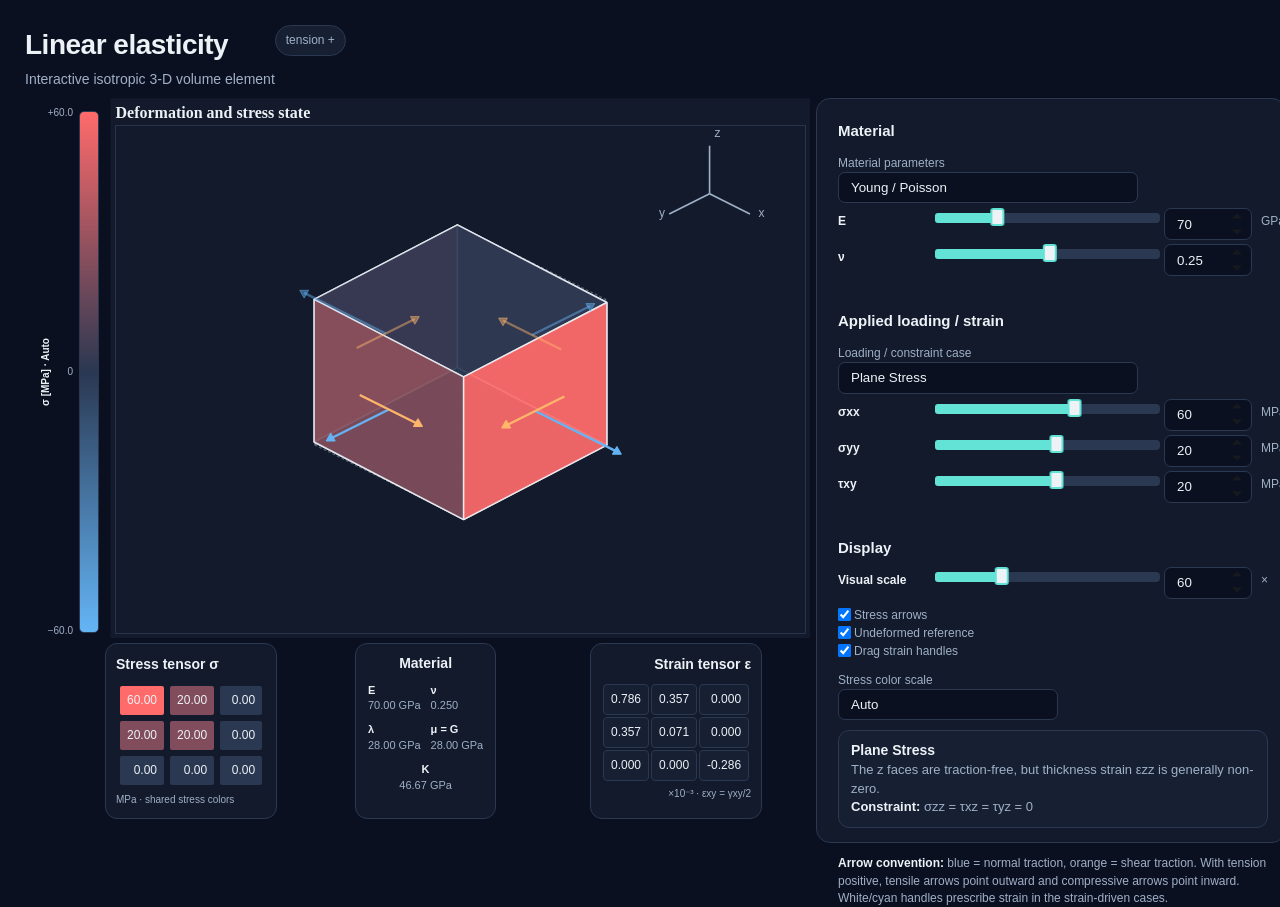
==== linear_elasticity_visualizer.html @ bd8ba40d "Innitial Commit" ====
<!DOCTYPE html>
<html lang="en">
  <head>
    <meta charset="utf-8">
    <title>Linear Elasticity — 3D Volume Element</title>
    <style>
      html, body {
        box-sizing: border-box;
        display: flow-root;
        height: 100%;
        margin: 0;
        padding: 0;
      }
    </style>
<script>
/* BEGIN bokeh.min.js */
'use strict';
/*!
 * Copyright (c) Anaconda, Inc., and Bokeh Contributors
 * All rights reserved.
 * 
 * Redistribution and use in source and binary forms, with or without modification,
 * are permitted provided that the following conditions are met:
 * 
 * Redistributions of source code must retain the above copyright notice,
 * this list of conditions and the following disclaimer.
 * 
 * Redistributions in binary form must reproduce the above copyright notice,
 * this list of conditions and the following disclaimer in the documentation
 * and/or other materials provided with the distribution.
 * 
 * Neither the name of Anaconda nor the names of any contributors
 * may be used to endorse or promote products derived from this software
 * without specific prior written permission.
 * 
 * THIS SOFTWARE IS PROVIDED BY THE COPYRIGHT HOLDERS AND CONTRIBUTORS "AS IS"
 * AND ANY EXPRESS OR IMPLIED WARRANTIES, INCLUDING, BUT NOT LIMITED TO, THE
 * IMPLIED WARRANTIES OF MERCHANTABILITY AND FITNESS FOR A PARTICULAR PURPOSE
 * ARE DISCLAIMED. IN NO EVENT SHALL THE COPYRIGHT OWNER OR CONTRIBUTORS BE
 * LIABLE FOR ANY DIRECT, INDIRECT, INCIDENTAL, SPECIAL, EXEMPLARY, OR
 * CONSEQUENTIAL DAMAGES (INCLUDING, BUT NOT LIMITED TO, PROCUREMENT OF
 * SUBSTITUTE GOODS OR SERVICES; LOSS OF USE, DATA, OR PROFITS; OR BUSINESS
 * INTERRUPTION) HOWEVER CAUSED AND ON ANY THEORY OF LIABILITY, WHETHER IN
 * CONTRACT, STRICT LIABILITY, OR TORT (INCLUDING NEGLIGENCE OR OTHERWISE)
 * ARISING IN ANY WAY OUT OF THE USE OF THIS SOFTWARE, EVEN IF ADVISED OF
 * THE POSSIBILITY OF SUCH DAMAGE.
 */
(function(root, factory) {
  const bokeh = factory();
  bokeh.__bokeh__ = true;
  if (typeof root.Bokeh === "undefined" || typeof root.Bokeh.__bokeh__ === "undefined") {
    root.Bokeh = bokeh;
  }
  const Bokeh = root.Bokeh;
  Bokeh[bokeh.version] = bokeh;
})(this, function() {
  let define;
  const parent_require = typeof require === "function" && require
  return (function(modules, entry, aliases, externals) {
  if (aliases === undefined) aliases = {};
  if (externals === undefined) externals = {};

  const cache = {};

  const normalize = function(name) {
    if (typeof name === "number")
      return name;

    if (name === "bokehjs")
      return entry;

    if (!externals[name]) {
      const prefix = "@bokehjs/"
      if (name.slice(0, prefix.length) === prefix)
        name = name.slice(prefix.length)
    }

    const alias = aliases[name]
    if (alias != null)
      return alias;

    const trailing = name.length > 0 && name[name.length-1] === "/";
    const index = aliases[name + (trailing ? "" : "/") + "index"];
    if (index != null)
      return index;

    return name;
  }

  const require = function(name) {
    let mod = cache[name];
    if (!mod) {
      const id = normalize(name);

      mod = cache[id];
      if (!mod) {
        if (!modules[id]) {
          if (externals[id] === false || (externals[id] == true && parent_require)) {
            try {
              mod = {exports: externals[id] ? parent_require(id) : {}};
              cache[id] = cache[name] = mod;
              return mod.exports;
            } catch (e) {}
          }

          const err = new Error("Cannot find module '" + name + "'");
          err.code = 'MODULE_NOT_FOUND';
          throw err;
        }

        mod = {exports: {}};
        cache[id] = cache[name] = mod;

        function __esModule() {
          Object.defineProperty(mod.exports, "__esModule", {value: true});
        }

        function __esExport(name, value) {
          Object.defineProperty(mod.exports, name, {
            enumerable: true, get: function () { return value; }
          });
        }

        modules[id].call(mod.exports, require, mod, mod.exports, __esModule, __esExport);
      } else {
        cache[name] = mod;
      }
    }

    return mod.exports;
  }
  require.resolve = function(name) {
    return ""
  }

  const main = require(entry);
  main.require = require;

  if (typeof Proxy !== "undefined") {
    // allow Bokeh.loader["@bokehjs/module/name"] syntax
    main.loader = new Proxy({}, {
      get: function(_obj, module) {
        return require(module);
      }
    });
  }

  main.register_plugin = function(plugin_modules, plugin_entry, plugin_aliases, plugin_externals) {
    if (plugin_aliases === undefined) plugin_aliases = {};
    if (plugin_externals === undefined) plugin_externals = {};

    for (let name in plugin_modules) {
      modules[name] = plugin_modules[name];
    }

    for (let name in plugin_aliases) {
      aliases[name] = plugin_aliases[name];
    }

    for (let name in plugin_externals) {
      externals[name] = plugin_externals[name];
    }

    const plugin = require(plugin_entry);

    for (let name in plugin) {
      main[name] = plugin[name];
    }

    return plugin;
  }

  return main;
})
([
function _(t,n,o,r,a){r();t(1).__exportStar(t(2),o),t(91)},
function _(e,t,r,n,o){n(),r.__extends=i,r.__rest=c,r.__decorate=s,r.__param=u,r.__esDecorate=f,r.__runInitializers=l,r.__propKey=p,r.__setFunctionName=y,r.__metadata=d,r.__awaiter=h,r.__generator=v,r.__exportStar=b,r.__values=w,r.__read=m,r.__spread=g,r.__spreadArrays=O,r.__spreadArray=j,r.__await=P,r.__asyncGenerator=S,r.__asyncDelegator=E,r.__asyncValues=x,r.__makeTemplateObject=T,r.__importStar=R,r.__importDefault=k,r.__classPrivateFieldGet=A,r.__classPrivateFieldSet=F,r.__classPrivateFieldIn=C,r.__addDisposableResource=B,r.__disposeResources=z,r.__rewriteRelativeImportExtension=M;var a=function(e,t){return a=Object.setPrototypeOf||{__proto__:[]}instanceof Array&&function(e,t){e.__proto__=t}||function(e,t){for(var r in t)Object.prototype.hasOwnProperty.call(t,r)&&(e[r]=t[r])},a(e,t)};function i(e,t){if("function"!=typeof t&&null!==t)throw new TypeError("Class extends value "+String(t)+" is not a constructor or null");function r(){this.constructor=e}a(e,t),e.prototype=null===t?Object.create(t):(r.prototype=t.prototype,new r)}function c(e,t){var r={};for(var n in e)Object.prototype.hasOwnProperty.call(e,n)&&t.indexOf(n)<0&&(r[n]=e[n]);if(null!=e&&"function"==typeof Object.getOwnPropertySymbols){var o=0;for(n=Object.getOwnPropertySymbols(e);o<n.length;o++)t.indexOf(n[o])<0&&Object.prototype.propertyIsEnumerable.call(e,n[o])&&(r[n[o]]=e[n[o]])}return r}function s(e,t,r,n){var o,a=arguments.length,i=a<3?t:null===n?n=Object.getOwnPropertyDescriptor(t,r):n;if("object"==typeof Reflect&&"function"==typeof Reflect.decorate)i=Reflect.decorate(e,t,r,n);else for(var c=e.length-1;c>=0;c--)(o=e[c])&&(i=(a<3?o(i):a>3?o(t,r,i):o(t,r))||i);return a>3&&i&&Object.defineProperty(t,r,i),i}function u(e,t){return function(r,n){t(r,n,e)}}function f(e,t,r,n,o,a){function i(e){if(void 0!==e&&"function"!=typeof e)throw new TypeError("Function expected");return e}for(var c,s=n.kind,u="getter"===s?"get":"setter"===s?"set":"value",f=!t&&e?n.static?e:e.prototype:null,l=t||(f?Object.getOwnPropertyDescriptor(f,n.name):{}),p=!1,y=r.length-1;y>=0;y--){var d={};for(var h in n)d[h]="access"===h?{}:n[h];for(var h in n.access)d.access[h]=n.access[h];d.addInitializer=function(e){if(p)throw new TypeError("Cannot add initializers after decoration has completed");a.push(i(e||null))};var v=(0,r[y])("accessor"===s?{get:l.get,set:l.set}:l[u],d);if("accessor"===s){if(void 0===v)continue;if(null===v||"object"!=typeof v)throw new TypeError("Object expected");(c=i(v.get))&&(l.get=c),(c=i(v.set))&&(l.set=c),(c=i(v.init))&&o.unshift(c)}else(c=i(v))&&("field"===s?o.unshift(c):l[u]=c)}f&&Object.defineProperty(f,n.name,l),p=!0}function l(e,t,r){for(var n=arguments.length>2,o=0;o<t.length;o++)r=n?t[o].call(e,r):t[o].call(e);return n?r:void 0}function p(e){return"symbol"==typeof e?e:"".concat(e)}function y(e,t,r){return"symbol"==typeof t&&(t=t.description?"[".concat(t.description,"]"):""),Object.defineProperty(e,"name",{configurable:!0,value:r?"".concat(r," ",t):t})}function d(e,t){if("object"==typeof Reflect&&"function"==typeof Reflect.metadata)return Reflect.metadata(e,t)}function h(e,t,r,n){return new(r||(r=Promise))(function(o,a){function i(e){try{s(n.next(e))}catch(e){a(e)}}function c(e){try{s(n.throw(e))}catch(e){a(e)}}function s(e){var t;e.done?o(e.value):(t=e.value,t instanceof r?t:new r(function(e){e(t)})).then(i,c)}s((n=n.apply(e,t||[])).next())})}function v(e,t){var r,n,o,a={label:0,sent:function(){if(1&o[0])throw o[1];return o[1]},trys:[],ops:[]},i=Object.create(("function"==typeof Iterator?Iterator:Object).prototype);return i.next=c(0),i.throw=c(1),i.return=c(2),"function"==typeof Symbol&&(i[Symbol.iterator]=function(){return this}),i;function c(c){return function(s){return function(c){if(r)throw new TypeError("Generator is already executing.");for(;i&&(i=0,c[0]&&(a=0)),a;)try{if(r=1,n&&(o=2&c[0]?n.return:c[0]?n.throw||((o=n.return)&&o.call(n),0):n.next)&&!(o=o.call(n,c[1])).done)return o;switch(n=0,o&&(c=[2&c[0],o.value]),c[0]){case 0:case 1:o=c;break;case 4:return a.label++,{value:c[1],done:!1};case 5:a.label++,n=c[1],c=[0];continue;case 7:c=a.ops.pop(),a.trys.pop();continue;default:if(!(o=a.trys,(o=o.length>0&&o[o.length-1])||6!==c[0]&&2!==c[0])){a=0;continue}if(3===c[0]&&(!o||c[1]>o[0]&&c[1]<o[3])){a.label=c[1];break}if(6===c[0]&&a.label<o[1]){a.label=o[1],o=c;break}if(o&&a.label<o[2]){a.label=o[2],a.ops.push(c);break}o[2]&&a.ops.pop(),a.trys.pop();continue}c=t.call(e,a)}catch(e){c=[6,e],n=0}finally{r=o=0}if(5&c[0])throw c[1];return{value:c[0]?c[1]:void 0,done:!0}}([c,s])}}}function b(e,t){for(var n in e)"default"===n||Object.prototype.hasOwnProperty.call(t,n)||(0,r.__createBinding)(t,e,n)}function w(e){var t="function"==typeof Symbol&&Symbol.iterator,r=t&&e[t],n=0;if(r)return r.call(e);if(e&&"number"==typeof e.length)return{next:function(){return e&&n>=e.length&&(e=void 0),{value:e&&e[n++],done:!e}}};throw new TypeError(t?"Object is not iterable.":"Symbol.iterator is not defined.")}function m(e,t){var r="function"==typeof Symbol&&e[Symbol.iterator];if(!r)return e;var n,o,a=r.call(e),i=[];try{for(;(void 0===t||t-- >0)&&!(n=a.next()).done;)i.push(n.value)}catch(e){o={error:e}}finally{try{n&&!n.done&&(r=a.return)&&r.call(a)}finally{if(o)throw o.error}}return i}function g(){for(var e=[],t=0;t<arguments.length;t++)e=e.concat(m(arguments[t]));return e}function O(){for(var e=0,t=0,r=arguments.length;t<r;t++)e+=arguments[t].length;var n=Array(e),o=0;for(t=0;t<r;t++)for(var a=arguments[t],i=0,c=a.length;i<c;i++,o++)n[o]=a[i];return n}function j(e,t,r){if(r||2===arguments.length)for(var n,o=0,a=t.length;o<a;o++)!n&&o in t||(n||(n=Array.prototype.slice.call(t,0,o)),n[o]=t[o]);return e.concat(n||Array.prototype.slice.call(t))}function P(e){return this instanceof P?(this.v=e,this):new P(e)}function S(e,t,r){if(!Symbol.asyncIterator)throw new TypeError("Symbol.asyncIterator is not defined.");var n,o=r.apply(e,t||[]),a=[];return n=Object.create(("function"==typeof AsyncIterator?AsyncIterator:Object).prototype),i("next"),i("throw"),i("return",function(e){return function(t){return Promise.resolve(t).then(e,u)}}),n[Symbol.asyncIterator]=function(){return this},n;function i(e,t){o[e]&&(n[e]=function(t){return new Promise(function(r,n){a.push([e,t,r,n])>1||c(e,t)})},t&&(n[e]=t(n[e])))}function c(e,t){try{(r=o[e](t)).value instanceof P?Promise.resolve(r.value.v).then(s,u):f(a[0][2],r)}catch(e){f(a[0][3],e)}var r}function s(e){c("next",e)}function u(e){c("throw",e)}function f(e,t){e(t),a.shift(),a.length&&c(a[0][0],a[0][1])}}function E(e){var t,r;return t={},n("next"),n("throw",function(e){throw e}),n("return"),t[Symbol.iterator]=function(){return this},t;function n(n,o){t[n]=e[n]?function(t){return(r=!r)?{value:P(e[n](t)),done:!1}:o?o(t):t}:o}}function x(e){if(!Symbol.asyncIterator)throw new TypeError("Symbol.asyncIterator is not defined.");var t,r=e[Symbol.asyncIterator];return r?r.call(e):(e=w(e),t={},n("next"),n("throw"),n("return"),t[Symbol.asyncIterator]=function(){return this},t);function n(r){t[r]=e[r]&&function(t){return new Promise(function(n,o){(function(e,t,r,n){Promise.resolve(n).then(function(t){e({value:t,done:r})},t)})(n,o,(t=e[r](t)).done,t.value)})}}}function T(e,t){return Object.defineProperty?Object.defineProperty(e,"raw",{value:t}):e.raw=t,e}r.__assign=function(){return r.__assign=Object.assign||function(e){for(var t,r=1,n=arguments.length;r<n;r++)for(var o in t=arguments[r])Object.prototype.hasOwnProperty.call(t,o)&&(e[o]=t[o]);return e},r.__assign.apply(this,arguments)},r.__createBinding=Object.create?function(e,t,r,n){void 0===n&&(n=r);var o=Object.getOwnPropertyDescriptor(t,r);o&&!("get"in o?!t.__esModule:o.writable||o.configurable)||(o={enumerable:!0,get:function(){return t[r]}}),Object.defineProperty(e,n,o)}:function(e,t,r,n){void 0===n&&(n=r),e[n]=t[r]};var I=Object.create?function(e,t){Object.defineProperty(e,"default",{enumerable:!0,value:t})}:function(e,t){e.default=t},D=function(e){return D=Object.getOwnPropertyNames||function(e){var t=[];for(var r in e)Object.prototype.hasOwnProperty.call(e,r)&&(t[t.length]=r);return t},D(e)};function R(e){if(e&&e.__esModule)return e;var t={};if(null!=e)for(var n=D(e),o=0;o<n.length;o++)"default"!==n[o]&&(0,r.__createBinding)(t,e,n[o]);return I(t,e),t}function k(e){return e&&e.__esModule?e:{default:e}}function A(e,t,r,n){if("a"===r&&!n)throw new TypeError("Private accessor was defined without a getter");if("function"==typeof t?e!==t||!n:!t.has(e))throw new TypeError("Cannot read private member from an object whose class did not declare it");return"m"===r?n:"a"===r?n.call(e):n?n.value:t.get(e)}function F(e,t,r,n,o){if("m"===n)throw new TypeError("Private method is not writable");if("a"===n&&!o)throw new TypeError("Private accessor was defined without a setter");if("function"==typeof t?e!==t||!o:!t.has(e))throw new TypeError("Cannot write private member to an object whose class did not declare it");return"a"===n?o.call(e,r):o?o.value=r:t.set(e,r),r}function C(e,t){if(null===t||"object"!=typeof t&&"function"!=typeof t)throw new TypeError("Cannot use 'in' operator on non-object");return"function"==typeof e?t===e:e.has(t)}function B(e,t,r){if(null!=t){if("object"!=typeof t&&"function"!=typeof t)throw new TypeError("Object expected.");var n,o;if(r){if(!Symbol.asyncDispose)throw new TypeError("Symbol.asyncDispose is not defined.");n=t[Symbol.asyncDispose]}if(void 0===n){if(!Symbol.dispose)throw new TypeError("Symbol.dispose is not defined.");n=t[Symbol.dispose],r&&(o=n)}if("function"!=typeof n)throw new TypeError("Object not disposable.");o&&(n=function(){try{o.call(this)}catch(e){return Promise.reject(e)}}),e.stack.push({value:t,dispose:n,async:r})}else r&&e.stack.push({async:!0});return t}var G="function"==typeof SuppressedError?SuppressedError:function(e,t,r){var n=new Error(r);return n.name="SuppressedError",n.error=e,n.suppressed=t,n};function z(e){function t(t){e.error=e.hasError?new G(t,e.error,"An error was suppressed during disposal."):t,e.hasError=!0}var r,n=0;return function o(){for(;r=e.stack.pop();)try{if(!r.async&&1===n)return n=0,e.stack.push(r),Promise.resolve().then(o);if(r.dispose){var a=r.dispose.call(r.value);if(r.async)return n|=2,Promise.resolve(a).then(o,function(e){return t(e),o()})}else n|=1}catch(e){t(e)}if(1===n)return e.hasError?Promise.reject(e.error):Promise.resolve();if(e.hasError)throw e.error}()}function M(e,t){return"string"==typeof e&&/^\.\.?\//.test(e)?e.replace(/\.(tsx)$|((?:\.d)?)((?:\.[^./]+?)?)\.([cm]?)ts$/i,function(e,r,n,o,a){return r?t?".jsx":".js":!n||o&&a?n+o+"."+a.toLowerCase()+"js":e}):e}r.default={__extends:i,__assign:r.__assign,__rest:c,__decorate:s,__param:u,__esDecorate:f,__runInitializers:l,__propKey:p,__setFunctionName:y,__metadata:d,__awaiter:h,__generator:v,__createBinding:r.__createBinding,__exportStar:b,__values:w,__read:m,__spread:g,__spreadArrays:O,__spreadArray:j,__await:P,__asyncGenerator:S,__asyncDelegator:E,__asyncValues:x,__makeTemplateObject:T,__importStar:R,__importDefault:k,__classPrivateFieldGet:A,__classPrivateFieldSet:F,__classPrivateFieldIn:C,__addDisposableResource:B,__disposeResources:z,__rewriteRelativeImportExtension:M}},
function _(e,o,s,t,l){t();const n=e(1);l("version",e(3).version),l("index",e(4).index),s.embed=n.__importStar(e(4)),s.protocol=n.__importStar(e(89));var r=e(11);l("logger",r.logger),l("set_log_level",r.set_log_level),l("settings",e(30).settings),l("Models",e(7).Models),l("documents",e(5).documents),l("safely",e(90).safely)},
function _(n,i,o,c,e){c(),o.version="3.10.0"},
function _(e,o,t,n,r){n(),t.embed_item=async function(e,o){const t={},n=(0,c.uuid4)();t[n]=e.doc,null==o&&(o=e.target_id);const r={roots:{[e.root_id]:o},root_ids:[e.root_id],docid:n};await(0,l.defer)();const[s]=await h(t,[r]);return s},t.embed_items=async function(e,o,t,n){return await(0,l.defer)(),h(e,o,t,n)};const s=e(5),d=e(30),i=e(11),c=e(41),a=e(9),u=e(8),l=e(18),m=e(81),f=e(82),w=e(87);var g=e(81);r("add_document_standalone",g.add_document_standalone),r("index",g.index),r("add_document_from_session",e(82).add_document_from_session);var k=e(88);async function h(e,o,t,n){(0,u.isString)(e)&&(e=JSON.parse((0,c.unescape)(e)));const r={};for(const[o,t]of(0,a.entries)(e))r[o]=s.Document.from_json(t);const l=[];for(const e of o){const o=(0,w._resolve_element)(e),s=(0,w._resolve_root_elements)(e);if(null!=e.docid)l.push(await(0,m.add_document_standalone)(r[e.docid],o,s,e.use_for_title));else{if(null==e.token)throw new Error("Error rendering Bokeh items: either 'docid' or 'token' was expected.");{const r=(0,f._get_ws_url)(t,n);i.logger.debug(`embed: computed ws url: ${r}`);try{l.push(await(0,f.add_document_from_session)(r,e.token,o,s,e.use_for_title)),console.log("Bokeh items were rendered successfully")}catch(e){if(d.settings.dev)throw e;console.error("Error rendering Bokeh items:",e)}}}}return l}r("embed_items_notebook",k.embed_items_notebook),r("kernels",k.kernels)},
function _(t,r,o,e,n){e();const s=t(1);s.__exportStar(t(6),o),s.__exportStar(t(42),o);const a=t(7),c=s.__importStar(t(53));(0,a.register_models)(c)},
function _(e,t,s,o,n){o();const i=e(1),l=e(7),r=e(3),a=e(11),c=e(16),h=e(47),d=e(33),m=e(48),u=e(50),f=e(17),g=e(8),p=e(27),v=e(10),w=e(9),y=i.__importStar(e(45)),b=e(51),k=e(13),z=e(52),D=e(53),S=e(79),M=e(80),E=e(80),j=e(42);m.Deserializer.register("model",S.decode_def);class EventManager{document;subscribed_models=new Set;constructor(e){this.document=e}send_event(e){if(e.publish){const t=new j.MessageSentEvent(this.document,"bokeh_event",e);this.document._trigger_on_change(t)}this.document._trigger_on_event(e)}trigger(e){for(const t of this.subscribed_models)null!=e.origin&&e.origin!=t||t._process_event(e)}}s.EventManager=EventManager,s.documents=[],s.DEFAULT_TITLE="Bokeh Application";class Document{views_manager;event_manager;idle;resolver;_init_timestamp;_title;_roots;_all_models;_new_models;_all_models_freeze_count;_callbacks;_document_callbacks;_message_callbacks;_idle_roots;_interactive_timestamp;_interactive_plot;_interactive_finalize;_recompute_timeout;_config;get config(){return(0,k.assert)(null!=this._config,"configuration is missing"),this._config}set config(e){this.freeze_all_models(()=>this._config=e)}constructor(e={}){s.documents.push(this),this._init_timestamp=Date.now(),this.resolver=e.resolver??new h.ModelResolver(l.default_resolver),this._title=s.DEFAULT_TITLE,this._roots=[],this._all_models=new Map,this._new_models=new Set,this._all_models_freeze_count=0,this._callbacks=new Map,this._document_callbacks=new Map,this._message_callbacks=new Map,this.event_manager=new EventManager(this),this.idle=new f.Signal0(this,"idle"),this._idle_roots=new WeakSet,this._interactive_timestamp=null,this._interactive_plot=null,this._recompute_timeout=e.recompute_timeout??3e4,null!=e.roots&&this._add_roots(...e.roots),this.on_message("bokeh_event",e=>{(0,k.assert)(e instanceof M.ModelEvent),this.event_manager.trigger(e)}),this.config=new D.DocumentConfig}[p.equals](e,t){return this==e}get all_models(){return new Set(this._all_models.values())}get is_idle(){for(const e of this.roots())if(!this._idle_roots.has(e))return!1;return!0}_notified_idle=!1;notify_idle(e){!this._notified_idle&&this.roots().includes(e)&&(this._idle_roots.add(e),this.is_idle&&(a.logger.info(`document idle at ${Date.now()-this._init_timestamp} ms`),this.event_manager.send_event(new E.DocumentReady),this.idle.emit(),this._notified_idle=!0))}clear({sync:e}={}){this._push_all_models_freeze();try{for(;this._roots.length>0;)this.remove_root(this._roots[0],{sync:e});this._config=void 0}finally{this._pop_all_models_freeze()}}interactive_start(e,t=null){null==this._interactive_plot&&(this._interactive_plot=e,this._interactive_plot.trigger_event(new E.LODStart)),this._interactive_finalize=t,this._interactive_timestamp=Date.now()}interactive_stop(){null!=this._interactive_plot&&(this._interactive_plot.trigger_event(new E.LODEnd),null!=this._interactive_finalize&&this._interactive_finalize()),this._interactive_plot=null,this._interactive_timestamp=null,this._interactive_finalize=null}interactive_duration(){return null==this._interactive_timestamp?-1:Date.now()-this._interactive_timestamp}destructively_move(e){if(e===this)throw new Error("Attempted to overwrite a document with itself");e.clear({sync:!1});const{config:t}=this,s=(0,v.copy)(this._roots);this.clear({sync:!1});for(const e of[...s,t])if(null!=e.document)throw new Error(`Somehow we didn't detach ${e}`);if(0!=this._all_models.size)throw new Error(`this._all_models still had stuff in it: ${this._all_models}`);e.config=t;for(const t of s)e.add_root(t);e.set_title(this._title)}_hold_models_freeze=!1;freeze_all_models(e){this._push_all_models_freeze();try{e()}finally{this._pop_all_models_freeze()}}_push_all_models_freeze(){this._hold_models_freeze||(this._all_models_freeze_count+=1)}_pop_all_models_freeze(){this._hold_models_freeze||(this._all_models_freeze_count-=1,0===this._all_models_freeze_count&&this._recompute_all_models())}_recompute_timer=null;_cancel_recompute_all_models(){null!=this._recompute_timer&&(clearTimeout(this._recompute_timer),this._recompute_timer=null)}_schedule_recompute_all_models(){const e=this._recompute_timeout;isNaN(e)||e<=0?this._recompute_all_models():isFinite(e)&&null==this._recompute_timer&&(this._recompute_timer=setTimeout(()=>{this._recompute_all_models()},e))}_recompute_all_models(){this._cancel_recompute_all_models();let e=new Set;for(const t of this.all_roots)e=y.union(e,t.references());const t=new Set(this._all_models.values()),s=y.difference(t,e),o=y.difference(e,t),n=new Map;for(const t of e)n.set(t.id,t);for(const e of s)e.detach_document();for(const e of o)e.attach_document(this),this._new_models.add(e);this._all_models=n}partially_update_all_models(e){const t=new Set;c.HasProps._value_record_references(e,t,{recursive:!1});for(const e of t)this._all_models.has(e.id)||(e.attach_document(this),this._new_models.add(e),this._all_models.set(e.id,e));this._schedule_recompute_all_models()}get all_roots(){const e=[...this._roots];return null!=this._config&&e.push(this._config),e}roots(){return this._roots}_add_roots(...e){if(0==(e=e.filter(e=>!this._roots.includes(e))).length)return!1;this._push_all_models_freeze();try{this._roots.push(...e)}finally{this._pop_all_models_freeze()}return!0}_remove_root(e){const t=this._roots.indexOf(e);if(t<0)return!1;this._push_all_models_freeze();try{this._roots.splice(t,1)}finally{this._pop_all_models_freeze()}return!0}_set_title(e){const t=e!=this._title;return t&&(this._title=e),t}add_root(e,{sync:t}={}){if(this._add_roots(e)){const s=new j.RootAddedEvent(this,e);s.sync=t??!0,this._trigger_on_change(s)}}remove_root(e,{sync:t}={}){if(this._remove_root(e)){const s=new j.RootRemovedEvent(this,e);s.sync=t??!0,this._trigger_on_change(s)}}set_title(e,{sync:t}={}){if(this._set_title(e)){const s=new j.TitleChangedEvent(this,e);s.sync=t??!0,this._trigger_on_change(s)}}title(){return this._title}get_model_by_id(e){return this._all_models.get(e)??null}get_model_by_name(e){const t=[];for(const s of this._all_models.values())s instanceof z.Model&&s.name==e&&t.push(s);switch(t.length){case 0:return null;case 1:return t[0];default:throw new Error(`Multiple models are named '${e}'`)}}on_message(e,t){const s=this._message_callbacks.get(e);null==s?this._message_callbacks.set(e,new Set([t])):s.add(t)}remove_on_message(e,t){this._message_callbacks.get(e)?.delete(t)}_trigger_on_message(e,t){const s=this._message_callbacks.get(e);if(null!=s)for(const e of s)e(t)}on_change(e,t=!1){this._callbacks.has(e)||this._callbacks.set(e,t)}remove_on_change(e){this._callbacks.delete(e)}_trigger_on_change(e){for(const[t,s]of this._callbacks)if(!s&&e instanceof j.DocumentEventBatch)for(const s of e.events)t(s);else t(e)}_trigger_on_event(e){const t=this._document_callbacks.get(e.event_name);if(null!=t)for(const s of t)(0,b.execute)(s,this,e)}on_event(e,...t){const s=(0,g.isString)(e)?e:e.prototype.event_name,o=this._document_callbacks.get(s)??[],n=t;this._document_callbacks.set(s,[...o,...n])}to_json_string(e=!0){return JSON.stringify(this.to_json(e))}to_json(e=!0){const t=new d.Serializer({include_defaults:e}),s=t.encode(this.config),o=t.encode(this._roots);return{version:r.version,title:this._title,config:s,roots:o}}static from_json_string(e,t){const s=JSON.parse(e);return Document.from_json(s,t)}static _handle_version(e){null==e.version&&a.logger.warn("'version' field is missing");const t=e.version??"0.0.0",s=u.Version.from(t),o=u.Version.from(r.version),n=`new document using Bokeh ${t} and BokehJS ${r.version}`;(0,p.is_equal)(s,o)?a.logger.debug(n):a.logger.warn(`Bokeh/BokehJS version mismatch: ${n}`)}static from_json(e,t,s=new Map){a.logger.debug("Creating Document from JSON"),Document._handle_version(e);const o=new h.ModelResolver(l.default_resolver);if(null!=e.defs){new m.Deserializer(o).decode(e.defs,s)}const n=new Document({resolver:o});n._push_all_models_freeze();const i=e=>t?.push(e);n.on_change(i,!0);const r=new m.Deserializer(o,n._all_models,e=>e.attach_document(n)),c=r.decode(e.config,s);(0,k.assert)(c instanceof D.DocumentConfig||null==c),null!=c&&(n.config=c);const d=r.decode(e.roots,s),u=null!=e.callbacks?r.decode(e.callbacks,s):{};n.remove_on_change(i);for(const[e,t]of(0,w.entries)(u))n.on_event(e,...t);for(const e of d)n.add_root(e);return null!=e.title&&n.set_title(e.title),n._pop_all_models_freeze(),n}replace_with_json(e,t=new Map){Document.from_json(e,void 0,t).destructively_move(this)}create_json_patch(e){for(const t of e)if(t.document!=this)throw new Error("Cannot create a patch using events from a different document");const t=new Map;for(const e of this._all_models.values())this._new_models.has(e)||t.set(e,e.ref());const s={events:new d.Serializer({references:t,binary:!0}).encode(e)};return this._new_models.clear(),s}apply_json_patch(e,t=new Map){const{_hold_models_freeze:s}=this;this._hold_models_freeze=!0;try{this._apply_json_patch(e,t)}finally{this._hold_models_freeze=s}this._schedule_recompute_all_models()}_apply_json_patch(e,t=new Map){const s=new m.Deserializer(this.resolver,this._all_models,e=>{e.attach_document(this),this._new_models.add(e),this._all_models.set(e.id,e)}).decode(e.events,t);for(const e of s)switch(e.kind){case"MessageSent":{const{msg_type:t,msg_data:s}=e;this._trigger_on_message(t,s);break}case"ModelChanged":{const{model:t,attr:s,new:o}=e;t.setv({[s]:o},{sync:!1});break}case"ColumnDataChanged":{const{model:t,attr:s,data:o,cols:n}=e;if(null!=n){const e=(0,w.dict)(o),n=(0,w.dict)(t.property(s).get_value());for(const[t,s]of n)e.has(t)||e.set(t,s)}t.setv({data:o},{sync:!1,check_eq:!1});break}case"ColumnsStreamed":{const{model:t,attr:s,data:o,rollover:n}=e,i=t.property(s);t.stream_to(i,o,n,{sync:!1});break}case"ColumnsPatched":{const{model:t,attr:s,patches:o}=e,n=t.property(s);t.patch_to(n,o,{sync:!1});break}case"RootAdded":this.add_root(e.model,{sync:!1});break;case"RootRemoved":this.remove_root(e.model,{sync:!1});break;case"TitleChanged":this.set_title(e.title,{sync:!1});break;default:throw new Error(`unknown patch event type '${e.kind}'`)}}}s.Document=Document},
function _(e,r,t,n,o){n(),t.register_models=function(e,r=!1){for(const n of(0,s.isArray)(e)?e:(0,l.values)(e))c(n)&&t.default_resolver.register(n,r)};const s=e(8),l=e(9),i=e(8),u=e(16),f=e(47);function c(e){return(0,s.isObject)(e)&&e.prototype instanceof u.HasProps}t.default_resolver=new f.ModelResolver(null),t.Models=new Proxy(t.default_resolver,{get(e,r,t){if((0,i.isString)(r)){const t=e.get(r);if(null!=t)return t}return Reflect.get(e,r,t)},has(e,r){if((0,i.isString)(r)){if(null!=e.get(r))return!0}return Reflect.has(e,r)},ownKeys:e=>e.names,getOwnPropertyDescriptor(e,r){if((0,i.isString)(r)){const t=e.get(r);if(null!=t)return{configurable:!0,enumerable:!0,writable:!1,value:t}}return Reflect.getOwnPropertyDescriptor(e,r)}})},
function _(n,r,t,i,e){function u(n){return null==n}function o(n){return!0===n||!1===n||"boolean"==typeof n||n instanceof Boolean}function f(n){return"number"==typeof n||n instanceof Number}function c(n){return"string"==typeof n||n instanceof String}function s(n){return"symbol"==typeof n}function a(n){return Array.isArray(n)}function y(n){const r=typeof n;return"function"===r||"object"===r&&!!n}function l(n){return y(n)&&(u(n.constructor)||n.constructor===Object)}function b(n){return y(n)&&Symbol.iterator in n}function A(n){return b(n)&&"length"in n}i(),t.is_undefined=
//     (c) 2009-2015 Jeremy Ashkenas, DocumentCloud and Investigative Reporters & Editors
//     Underscore may be freely distributed under the MIT license.
function(n){return void 0===n},t.is_defined=function(n){return void 0!==n},t.is_nullish=u,t.isBoolean=o,t.isNumber=f,t.isInteger=function(n){return f(n)&&Number.isInteger(n)},t.isString=c,t.isSymbol=s,t.isPrimitive=function(n){return null===n||o(n)||f(n)||c(n)||s(n)},t.isFunction=function(n){return"function"==typeof n||n instanceof Function},t.isArray=a,t.isArrayOf=function(n,r){if(!a(n))return!1;for(const t of n)if(!r(t))return!1;return!0},t.isArrayableOf=function(n,r){if(!A(n))return!1;for(const t of n)if(!r(t))return!1;return!0},t.isTypedArray=function(n){return ArrayBuffer.isView(n)&&!(n instanceof DataView)},t.isObject=y,t.isBasicObject=function(n){return y(n)&&u(n.constructor)},t.isPlainObject=l,t.isDict=function(n){return n instanceof Map||l(n)},t.isIterable=b,t.isArrayable=A,t.is_ArrayBufferLike=function(n){return n instanceof ArrayBuffer||"undefined"!=typeof SharedArrayBuffer&&n instanceof SharedArrayBuffer}},
function _(e,t,n,s,i){s(),n.to_object=function(e){return(0,o.isPlainObject)(e)?e:Object.fromEntries(e)},n.keys=c,n.values=a,n.entries=u,n.clone=function(e){return e instanceof Map?new Map(e):{...e}},n.merge=function(e,t){const n=new Map,s=[...e.keys(),...t.keys()];for(const i of s){const s=e.get(i),o=t.get(i),c=void 0===s?[]:s,a=void 0===o?[]:o;n.set(i,(0,r.union)(c,a))}return n},n.size=b,n.is_empty=function(e){return 0==b(e)},n.dict=function(e){return(0,o.isPlainObject)(e)?new PlainObjectProxy(e):e};const o=e(8),r=e(10);function c(e){return e instanceof Map?[...e.keys()]:Object.keys(e)}function a(e){return e instanceof Map?[...e.values()]:Object.values(e)}function u(e){return e instanceof Map?[...e.entries()]:Object.entries(e)}function b(e){return e instanceof Map?e.size:Object.keys(e).length}n.assign=Object.assign,n.extend=n.assign,n.typed_keys=Object.keys,n.typed_values=Object.values,n.typed_entries=Object.entries;const{hasOwnProperty:j}=Object.prototype;class PlainObjectProxy{obj;constructor(e){this.obj=e}[Symbol.toStringTag]="PlainObjectProxy";clear(){for(const e of this.keys())delete this.obj[e]}delete(e){const t=this.has(e);return t&&delete this.obj[e],t}has(e){return j.call(this.obj,e)}get(e){return this.has(e)?this.obj[e]:void 0}set(e,t){return this.obj[e]=t,this}get size(){return b(this.obj)}[Symbol.iterator](){return this.entries()}*keys(){yield*c(this.obj)}*values(){yield*a(this.obj)}*entries(){yield*u(this.obj)}forEach(e,t){for(const[n,s]of this.entries())e.call(t,s,n,this)}}n.PlainObjectProxy=PlainObjectProxy},
function _(n,t,e,r,o){r(),e.head=function(n){if(0!=n.length)return n[0];throw new Error("out of bounds access")},e.last=function(n){if(0!=n.length)return n[n.length-1];throw new Error("out of bounds access")},e.copy=d,e.concat=function(n){return[].concat(...n)},e.nth=function(n,t){return n[t>=0?t:n.length+t]},e.zip=function(...n){if(0==n.length)return[];const t=(0,l.min)(n.map(n=>n.length)),e=n.length,r=new Array(t);for(let o=0;o<t;o++){r[o]=new Array(e);for(let t=0;t<e;t++)r[o][t]=n[t][o]}return r},e.unzip=function(n){const t=n.length;if(0==t)return[];const e=(0,l.min)(n.map(n=>n.length)),r=Array(e);for(let n=0;n<e;n++)r[n]=new Array(t);for(let o=0;o<t;o++)for(let t=0;t<e;t++)r[t][o]=n[o][t];return r},e.range=y,e.linspace=function(n,t,e=100){const r=1==e?0:(t-n)/(e-1),o=new Array(e);for(let t=0;t<e;t++)o[t]=n+t*r;return o},e.logspace=function(n,t,e=100,r=10){const o=1==e?0:(t-n)/(e-1),i=new Array(e);for(let t=0;t<e;t++)i[t]=r**(n+t*o);return i},e.transpose=function(n){const t=n.length,e=n[0].length,r=[];for(let o=0;o<e;o++){r[o]=[];for(let e=0;e<t;e++)r[o][e]=n[e][o]}return r},e.argmin=function(n){return(0,l.min_by)(y(n.length),t=>n[t])},e.argmax=function(n){return(0,l.max_by)(y(n.length),t=>n[t])},e.argsort=function(n){const t=Array.from(n.keys());return t.sort((t,e)=>n[t]-n[e]),t},e.uniq=function(n){const t=new Set;for(const e of n)t.add(e);return[...t]},e.uniq_by=function(n,t){const e=[],r=[];for(const o of n){const n=t(o);(0,l.includes)(r,n)||(r.push(n),e.push(o))}return e},e._union=g,e.union=function(...n){return[...g(n)]},e.intersection=function(n,...t){const e=[];n:for(const r of n)if(!(0,l.includes)(e,r)){for(const n of t)if(!(0,l.includes)(n,r))continue n;e.push(r)}return e},e.difference=function(n,...t){const e=g(t);return(0,l.filter)(n,n=>!e.has(n))},e.symmetric_difference=function(n,t){const e=new Set(n),r=new Set(t),o=[];for(const n of e)r.has(n)||o.push(n);for(const n of r)e.has(n)||o.push(n);return o},e.remove_at=function(n,t){(0,u.assert)((0,f.isInteger)(t)&&t>=0);const e=d(n);return e.splice(t,1),e},e.remove=function(n,t){p(n,n=>n==t)},e.remove_by=p,e.clear=function(n){n.splice(0,n.length)},e.split=function(n,t){const e=[],r=n.length;let o=0,i=0;for(;i<r;)n[i]===t?(e.push(n.slice(o,i)),o=++i):++i;return e.push(n.slice(o)),e},e.shuffle=function(n){const t=n.length,e=new Array(t);for(let r=0;r<t;r++){const t=(0,c.randomIn)(0,r);t!==r&&(e[r]=e[t]),e[t]=n[r]}return e},e.pairwise=function(n,t){const e=n.length,r=new Array(e-1);for(let o=0;o<e-1;o++)r[o]=t(n[o],n[o+1]);return r},e.elementwise=function(n,t,e){const r=Math.min(n.length,t.length),o=Array(r);for(let i=0;i<r;i++)o[i]=e(n[i],t[i]);return o},e.reversed=function(n){const t=n.length,e=new Array(t);for(let r=0;r<t;r++)e[t-r-1]=n[r];return e},e.repeat=function(n,t){return new Array(t).fill(n)},e.resize=function(n,t,e){if(n.length>=t)return n.slice(0,t);{const r=new Array(t-n.length);return void 0!==e&&r.fill(e),n.concat(r)}},e.interleave=function(n,t){return[...a.interleave(n,t)]};const i=n(1),s=n(11),c=n(12),u=n(13),f=n(8),l=n(14),a=i.__importStar(n(15));
//     (c) 2009-2015 Jeremy Ashkenas, DocumentCloud and Investigative Reporters & Editors
//     Underscore may be freely distributed under the MIT license.
var m=n(14);o("map",m.map),o("reduce",m.reduce),o("min",m.min),o("min_by",m.min_by),o("max",m.max),o("max_by",m.max_by),o("sum",m.sum),o("cumsum",m.cumsum),o("every",m.every),o("some",m.some),o("find",m.find),o("find_last",m.find_last),o("find_index",m.find_index),o("find_last_index",m.find_last_index),o("sorted_index",m.sorted_index),o("is_empty",m.is_empty),o("includes",m.includes),o("contains",m.contains),o("sort_by",m.sort_by),o("subselect",m.subselect);const{slice:h}=Array.prototype;function d(n){return h.call(n)}function y(n,t,e=1){(0,u.assert)(e>0,"'step' must be a positive number"),null==t&&(t=n,n=0);const{max:r,ceil:o,abs:i}=Math,c=n<=t?e:-e,f=r(o(i(t-n)/e),0);try{const t=new Array(f);for(let e=0;e<f;e++,n+=c)t[e]=n;return t}catch(n){throw n instanceof RangeError&&s.logger.error("Caught a structural array size limit error, not an JS engine-wide out-of-memory error:",n.message),n}}function g(n){const t=new Set;for(const e of n)for(const n of e)t.add(n);return t}function p(n,t){for(let e=0;e<n.length;)t(n[e])?n.splice(e,1):e++}},
function _(e,l,o,g,t){g(),o.set_log_level=v,o.with_log_level=function(e,l){const o=v(e);try{l()}finally{v(o)}};const r=e(8),n=e(3),s={};class LogLevel{name;level;method;constructor(e,l,o){this.name=e,this.level=l,this.method=o}}o.LogLevel=LogLevel;class Logger{static TRACE=new LogLevel("trace",0,"trace");static DEBUG=new LogLevel("debug",1,"debug");static INFO=new LogLevel("info",2,"info");static WARN=new LogLevel("warn",6,"warn");static ERROR=new LogLevel("error",7,"error");static FATAL=new LogLevel("fatal",8,"error");static OFF=new LogLevel("off",9,"log");static log_levels={trace:Logger.TRACE,debug:Logger.DEBUG,info:Logger.INFO,warn:Logger.WARN,error:Logger.ERROR,fatal:Logger.FATAL,off:Logger.OFF};static get levels(){return Object.keys(Logger.log_levels)}static get(e,l=Logger.INFO){if(e.length>0)return e in s?s[e]:s[e]=new Logger(e,l);throw new TypeError("Logger.get() expects a non-empty string name and an optional log-level")}_name;_log_level=Logger.DEBUG;constructor(e,l=Logger.INFO){this._name=e,this.set_level(l)}get level(){return this.get_level()}get_level(){return this._log_level}set_level(e){if(e instanceof LogLevel)this._log_level=e;else{if(!Logger.log_levels.hasOwnProperty(e))throw new Error("Logger.set_level() expects a log-level object or a string name of a log-level");this._log_level=Logger.log_levels[e]}const l=`[${this._name}]`;for(const{level:e,method:o}of Object.values(Logger.log_levels))e<this._log_level.level||this._log_level.level===Logger.OFF.level?this[o]=function(){}:this[o]=i(o,l);this.log=i("log",l)}log(...e){}trace(...e){}debug(...e){}info(...e){}warn(...e){}error(...e){}}function i(e,l){const o=console[e];return(void 0!==o?o:console.log).bind(console,l)}function v(e){const l=o.logger.level;return(0,r.isString)(e)&&!(e in Logger.log_levels)?(o.logger.log(`unrecognized logging level '${e}' passed to Bokeh.set_log_level(), ignoring`),o.logger.log(`valid log levels are: ${Logger.levels.join(", ")}`)):(o.logger.log(`setting log level to: '${(0,r.isString)(e)?e:e.level}'`),o.logger.set_level(e)),l}o.Logger=Logger,o.logger=Logger.get(`bokeh ${n.version}`)},
function _(n,t,r,o,e){o(),r.angle_norm=s,r.angle_dist=h,r.angle_between=function(n,t,r,o=!1){const e=h(t,r);if(0==e)return!1;if(e==2*a)return!0;const c=s(n),u=h(t,c)<=e&&h(c,r)<=e;return o?!u:u},r.randomIn=function(n,t){null==t&&(t=n,n=0);return n+Math.floor(Math.random()*(t-n+1))},r.atan2=function(n,t){return Math.atan2(t[1]-n[1],t[0]-n[0])},r.radians=function(n){return n*(a/180)},r.degrees=function(n){return n/(a/180)},r.compute_angle=m,r.invert_angle=function(n,t,r="anticlock"){const o="anticlock"==r?1:-1;return-o*n/g(t)},r.to_radians_coeff=g,r.minmax=function(n,t){return n<=t?[n,t]:[t,n]},r.clamp=function(n,t,r){return n<t?t:n>r?r:n},r.cycle=function(n,t,r){if(n>r)return t;if(n<t)return r;return n},r.log=function(n,t=Math.E){return Math.log(n)/Math.log(t)},r.gcd=d,r.lcm=function(n,...t){for(const r of t)n=Math.floor(n*r/d(n,r));return n},r.is_Floating=function(n){return(0,c.isObject)(n)&&r.float in n},r.factorial=M,r.hermite=function(n){const t=new Array(n+1);t.fill(0);const r=M(n);for(let o=0;o<=Math.floor(n/2);o++){const e=(-1)**o*r/(M(o)*M(n-2*o))*2**(n-2*o);t[2*o]=e}return t},r.eval_poly=function(n,t){const r=n.length-1;let o=0,e=1;for(let c=r;c>=0;c--)o+=e*n[c],e*=t;return o};const c=n(8),u=n(13),{PI:a,abs:i,sign:f,sqrt:l}=Math;function s(n){if(0==n)return 0;for(;n<=0;)n+=2*a;for(;n>2*a;)n-=2*a;return n}function h(n,t){return s(n-t)}function m(n,t,r="anticlock"){return-("anticlock"==r?1:-1)*n*g(t)}function g(n){switch(n){case"deg":return a/180;case"rad":return 1;case"grad":return a/200;case"turn":return 2*a}}function d(n,t){for(n=Math.abs(n),t=Math.abs(t);0!=t;)[n,t]=[t,n%t];return n}r.PI=a,r.abs=i,r.sqrt=l,r.resolve_angle=m,r.float=Symbol("float");class Fraction{numer;denom;constructor(n,t){(0,u.assert)(0!=t,"Zero divisor");const r=d(n,t),o=f(n)*f(t);this.numer=o*i(n)/r,this.denom=i(t)/r}[r.float](){return this.numer/this.denom}toString(){return`${this.numer}/${this.denom}`}}function M(n){let t=1;for(let r=2;r<=n;r++)t*=r;return t}r.Fraction=Fraction,r.float32_epsilon=1.1920928955078125e-7},
function _(r,e,n,o,s){o(),n.assert=a,n.assert_debug=function(r,e){"undefined"!=typeof DEBUG&&DEBUG&&a(r,e)},n.unreachable=function(r){throw new UnreachableError("unreachable code"+(null!=r?`: ${r}`:""))};class AssertionError extends Error{}n.AssertionError=AssertionError;class UnreachableError extends Error{}function a(r,e){if(!(!0===r||!1!==r&&r()))throw new AssertionError(e??"Assertion failed")}n.UnreachableError=UnreachableError},
function _(n,t,e,r,o){r(),e.minmax=f,e.min=function(n){const[t]=f(n);return t},e.max=function(n){const[,t]=f(n);return t},e.is_empty=function(n){return 0==n.length},e.is_sorted=l,e.copy=s,e.splice=a,e.head=h,e.insert=function(n,t,e){return a(n,e,0,t)},e.append=function(n,t){return a(n,n.length,0,t)},e.prepend=function(n,t){return a(n,0,0,t)},e.index_of=function(n,t){return n.indexOf(t)},e.includes=g,e.subselect=function(n,t){const e=t.length,r=new n.constructor(e);for(let o=0;o<e;o++)r[o]=n[t[o]];return r},e.mul=function(n,t,e){const r=n.length,o=e??new n.constructor(r);for(let e=0;e<r;e++)o[e]=n[e]*t;return o},e.map=d,e.inplace_map=function(n,t,e){const r=n.length,o=e??n;for(let e=0;e<r;e++)o[e]=t(n[e],e)},e.filter=function(n,t){const e=n.length,r=new n.constructor(e);let o=0;for(let i=0;i<e;i++){const e=n[i];t(e,i,n)&&(r[o++]=e)}return h(r,o)},e.reduce=y,e.sort_by=function(n,t){const e=Array.from(n,(n,e)=>({index:e,key:t(n)}));return e.sort((n,t)=>{const e=n.key,r=t.key;if(e!==r){if(e>r)return 1;if(e<r)return-1}return n.index-t.index}),d(n,(t,r)=>n[e[r].index])},e.minmax2=function(n,t){let e,r,o=1/0,i=-1/0,c=1/0,u=-1/0;const f=Math.min(n.length,t.length);for(let l=0;l<f;l++)e=n[l],r=t[l],isNaN(e)||isNaN(r)||(e<o&&(o=e),e>i&&(i=e),r<c&&(c=r),r>u&&(u=r));return[o,i,c,u]},e.min_by=function(n,t){if(0==n.length)throw new Error("min_by() called with an empty array");let e=n[0],r=t(e,0);for(let o=1,i=n.length;o<i;o++){const i=n[o],c=t(i,o);c<r&&(e=i,r=c)}return e},e.max_by=function(n,t){if(0==n.length)throw new Error("max_by() called with an empty array");let e=n[0],r=t(e,0);for(let o=1,i=n.length;o<i;o++){const i=n[o],c=t(i,o);c>r&&(e=i,r=c)}return e},e.sum=function(n){let t=0;for(let e=0,r=n.length;e<r;e++)t+=n[e];return t},e.cumsum=function(n){const t=new n.constructor(n.length);return y(n,(n,e,r)=>t[r]=n+e,0),t},e.every=function(n,t){for(const e of n)if(!t(e))return!1;return!0},e.some=function(n,t){for(const e of n)if(t(e))return!0;return!1},e.find=function(n,t){const r=(0,e.find_index)(n,t);return-1==r?void 0:n[r]},e.find_last=function(n,t){const r=(0,e.find_last_index)(n,t);return-1==r?void 0:n[r]},e.bisect_left_by=x,e.bisect_right_by=p,e.bisect_left=w,e.bisect_right=function(n,t,e=0,r){return p(n,t,n=>n,e,r)},e.binary_search=function(n,t){const e=w(n,t);return e!=n.length&&n[e]==t?e:null},e.bin_counts=function(n,t){const r=t.length-1,o=Array(r).fill(0);for(let c=0;c<n.length;c++){const u=n[c],f=(0,e.sorted_index)(t,u);o[(0,i.clamp)(f-1,0,r-1)]+=1}return o},e.interpolate=function(n,t,e){const r=n.length,o=new Array(r);for(let i=0;i<r;i++){const r=n[i];if(isNaN(r)||0==t.length){o[i]=NaN;continue}const c=N(r,t);if(-1==c)o[i]=e[0];else if(c==t.length)o[i]=e[e.length-1];else if(c==t.length-1||t[c]==r)o[i]=e[c];else{const n=t[c],u=e[c],f=t[c+1],l=e[c+1];o[i]=b(r,n,u,f,l)}}return o},e.left_edge_index=N,e.norm=function(n,t,e){const r=e-t;return d(n,n=>(n-t)/r)};const i=n(12),c=n(13),{floor:u}=Math;function f(n){let t=1/0,e=-1/0;const{length:r}=n;for(let o=0;o<r;o++){const r=n[o];r<t&&(t=r),r>e&&(e=r)}return[t,e]}function l(n){const t=n.length;if(0==t)return!0;let e=n[0];for(let r=1;r<t;r++){const t=n[r];if(!(e<=t))return!1;e=t}return!0}function s(n){return Array.isArray(n)?n.slice():new n.constructor(n)}function a(n,t,e,...r){if(Array.isArray(n)){const o=s(n);return void 0===e?o.splice(t):o.splice(t,e,...r),o}const o=n.length;t<0&&(t+=o),t<0?t=0:t>o&&(t=o),null==e||e>o-t?e=o-t:e<0&&(e=0);const i=o-e+r.length,c=new n.constructor(i);let u=0;for(;u<t;u++)c[u]=n[u];for(const n of r)c[u++]=n;for(let r=t+e;r<o;r++)c[u++]=n[r];return c}function h(n,t){return a(n,t,n.length-t)}function g(n,t){return-1!==n.indexOf(t)}function d(n,t){const e=n.length,r=new n.constructor(e);for(let o=0;o<e;o++)r[o]=t(n[o],o,n);return r}function y(n,t,e){const r=n.length;if(void 0===e&&0==r)throw new Error("can't reduce an empty array without an initial value");let o,i;for(void 0===e?(o=n[0],i=1):(o=e,i=0);i<r;i++)o=t(o,n[i],i,n);return o}function m(n){return function(t,e){const r=t.length;let o=n>0?0:r-1;for(;o>=0&&o<r;o+=n)if(e(t[o]))return o;return-1}}function x(n,t,e,r=0,o=n.length){for((0,c.assert_debug)(()=>l(n)),(0,c.assert)(0<=r&&o<=n.length);r<o;){const i=u((r+o)/2);e(n[i])<t?r=i+1:o=i}return r}function p(n,t,e,r=0,o=n.length){for((0,c.assert_debug)(()=>l(n)),(0,c.assert)(0<=r&&o<=n.length);r<o;){const i=u((r+o)/2);e(n[i])<=t?r=i+1:o=i}return r}function w(n,t,e=0,r){return x(n,t,n=>n,e,r)}function b(n,t,e,r,o){const i=(o-e)/(r-t);let c=i*(n-t)+e;return isFinite(c)||(c=i*(n-r)+o,isFinite(c)||e!=o||(c=e)),c}function N(n,t){if(n<t[0])return-1;if(n>t[t.length-1])return t.length;if(1==t.length)return 0;let e=0,r=t.length-1;for(;r-e!=1;){const o=e+Math.floor((r-e)/2);n>=t[o]?e=o:r=o}return e}e.contains=g,e.find_index=m(1),e.find_last_index=m(-1),e.sorted_index=w},
function _(n,o,t,e,f){e(),t.iter=function*(n){(0,r.isIterable)(n)?yield*n:yield n},t.range=l,t.reverse=function*(n){const o=n.length;for(let t=0;t<o;t++)yield n[o-t-1]},t.enumerate=function*(n){let o=0;for(const t of n)yield[t,o++]},t.take=function*(n,o){(0,i.assert)(o>=0);let t=0;for(const e of n){if(!(t++<o))break;yield e}},t.skip=c,t.tail=function*(n){yield*c(n,1)},t.join=function*(n,o){let t=!0;for(const e of n)t?t=!1:null!=o&&(yield o()),yield*e},t.zip=function*(n,o){const t=n[Symbol.iterator](),e=o[Symbol.iterator]();for(;;){const n=t.next(),o=e.next();if(!0===n.done||!0===o.done)break;yield[n.value,o.value]}},t.interleave=function*(n,o){let t=!0;for(const e of n)t?t=!1:yield o(),yield e},t.map=function*(n,o){let t=0;for(const e of n)yield o(e,t++)},t.flat_map=function*(n,o){let t=0;for(const e of n)yield*o(e,t++)},t.filter=function*(n,o){let t=0;for(const e of n)o(e,t++)&&(yield e)},t.no_repeated=function*(n){let o=s;for(const t of n)t!==o&&(yield t),o=t},t.every=function(n,o){for(const t of n)if(!o(t))return!1;return!0},t.some=function(n,o){for(const t of n)if(o(t))return!0;return!1},t.combinations=u,t.subsets=function*(n){for(const o of l(n.length+1))yield*u(n,o)},t.minmax=a,t.min=function(n){const[o]=a(n);return o},t.max=function(n){const[,o]=a(n);return o};const i=n(13),r=n(8);function*l(n,o,t=1){(0,i.assert)(t>0);const{abs:e,ceil:f,max:r}=Math;null==o&&(o=n,n=0);const l=n<=o?t:-t,c=r(f(e(o-n)/e(t)),0);for(let o=0;o<c;o++,n+=l)yield n}function*c(n,o){(0,i.assert)(o>=0);for(const t of n)0==o?yield t:o-=1}const s=Symbol("nothing");function*u(n,o){const t=n.length;if(o>t)return;const e=[...l(o)];for(yield e.map(o=>n[o]);;){let f;for(const n of l(o-1,-1))if(e[n]!=n+t-o){f=n;break}if(null==f)return;e[f]+=1;for(const n of l(f+1,o))e[n]=e[n-1]+1;yield e.map(o=>n[o])}}function a(n){let o=1/0,t=-1/0;for(const e of n)e<o&&(o=e),e>t&&(t=e);return[o,t]}},
function _(t,e,s,n,i){n();const r=t(1),o=t(17),c=t(19),a=r.__importStar(t(20)),h=r.__importStar(t(22)),p=t(13),u=t(41),l=t(9),f=t(8),d=t(33),g=t(42),y=t(27),m=t(43),v=t(32),w=r.__importStar(t(22)),b=t(29),$=t(44),S=new WeakMap;class HasProps extends((0,o.Signalable)()){id;get is_syncable(){return!0}get type(){return this.constructor.__qualified__}get is_root(){return this.document?.roots().includes(this)??!1}static __module__;static get __qualified__(){let t=S.get(this);if(null==t){const{__module__:e,name:s}=this;t=null!=e?`${e}.${s}`:s,S.set(this,t)}return t}static set __qualified__(t){S.set(this,t)}get[Symbol.toStringTag](){return this.constructor.__qualified__}static{this.prototype._props={},this.prototype._mixins=[]}static _fix_default(t,e){if(void 0===t||t===a.unset)return()=>a.unset;if((0,f.isFunction)(t))return t;if((0,f.isPrimitive)(t))return()=>t;{const e=new v.Cloner;return()=>e.clone(t)}}static define(t){for(const[e,s]of(0,l.entries)((0,f.isFunction)(t)?t(w):t)){if(e in this.prototype._props)throw new Error(`attempted to redefine property '${this.prototype.type}.${e}'`);if(e in this.prototype)throw new Error(`attempted to redefine attribute '${this.prototype.type}.${e}'`);Object.defineProperty(this.prototype,e,{get(){return this.properties[e].get_value()},set(t){return this.setv({[e]:t}),this},configurable:!1,enumerable:!0});const[t,n,i={}]=s,r={type:t,default_value:this._fix_default(n,e),options:i};this.prototype._props={...this.prototype._props,[e]:r}}}static internal(t){const e={};for(const[s,n]of(0,l.entries)((0,f.isFunction)(t)?t(w):t)){const[t,i,r={}]=n;e[s]=[t,i,{...r,internal:!0}]}this.define(e)}static mixins(t){function e(t,e){const s={};for(const[n,i]of(0,l.entries)(e))s[t+n]=i;return s}const s={},n=[];for(const i of(0,f.isArray)(t)?t:[t])if((0,f.isArray)(i)){const[t,r]=i;(0,l.extend)(s,e(t,r)),n.push([t,r])}else{const t=i;(0,l.extend)(s,t),n.push(["",t])}this.define(s),this.prototype._mixins=[...this.prototype._mixins,...n]}static override(t){for(const[e,s]of(0,l.entries)(t)){const t=this._fix_default(s,e);if(!(e in this.prototype._props))throw new Error(`attempted to override nonexistent '${this.prototype.type}.${e}'`);const n=this.prototype._props[e],i={...this.prototype._props};i[e]={...n,default_value:t},this.prototype._props=i}}static override_options(t){for(const[e,s]of(0,l.entries)(t)){if(!(e in this.prototype._props))throw new Error(`attempted to override nonexistent '${this.prototype.type}.${e}'`);const t=this.prototype._props[e],n={...this.prototype._props,[e]:{...t,options:{...t.options,...s}}};this.prototype._props=n}}static toString(){return this.__qualified__}toString(){return`${this.type}(${this.id})`}document=null;destroyed=new o.Signal0(this,"destroyed");change=new o.Signal0(this,"change");transformchange=new o.Signal0(this,"transformchange");exprchange=new o.Signal0(this,"exprchange");streaming=new o.Signal0(this,"streaming");patching=new o.Signal(this,"patching");properties={};property(t){if(t in this.properties)return this.properties[t];throw new Error(`unknown property ${this.type}.${t}`)}get attributes(){const t={};for(const e of this)e.is_unset||(t[e.attr]=e.get_value());return t}get dirty_attributes(){const t={};for(const e of this)!e.is_unset&&e.dirty&&(t[e.attr]=e.get_value());return t}[v.clone](t){const e=new Map;for(const s of this)s.dirty&&e.set(s.attr,t.clone(s.get_value()));return new this.constructor(e)}[y.equals](t,e){for(const s of this){const n=t.property(s.attr);if(!e.eq(s.get_value(),n.get_value()))return!1}return!0}[m.pretty](t){const e=t.token,s=[];for(const n of this)if(n.dirty){const i=n.get_value();s.push(`${n.attr}${e(":")} ${t.to_string(i)}`)}return`${this.constructor.__qualified__}${e("(")}${e("{")}${s.join(`${e(",")} `)}${e("}")}${e(")")}`}[d.serialize](t){const e=this.ref();t.add_ref(this,e);const s={};for(const e of this)if(e.syncable&&(t.include_defaults||e.dirty)&&(!e.readonly||!e.is_unset)){const n=e.get_value();s[e.attr]=t.encode(n)}const{type:n,id:i}=this,r={type:"object",name:n,id:i};return(0,l.is_empty)(s)?r:{...r,attributes:s}}constructor(t={}){super();const e=(0,f.isPlainObject)(t)&&"id"in t;this.id=e?t.id:(0,u.unique_id)();for(const[t,{type:e,default_value:s,options:n}]of(0,l.entries)(this._props)){let i;if(e instanceof a.PropertyAlias){const s=this.properties[e.attr];if(void 0===s)throw new Error(`can't resolve ${e.attr} before ${t} to create an alias`);Object.defineProperty(this.properties,t,{get:()=>s,configurable:!1,enumerable:!1})}else i=e instanceof h.Kind?new a.PrimitiveProperty(this,t,e,s,n):new e(this,t,h.Any,s,n),this.properties[t]=i}e?(0,p.assert)(1==(0,l.keys)(t).length,"'id' cannot be used together with property initializers"):(this.initialize_props(t),this.finalize(),this.connect_signals())}initialize_props(t){const e=(0,l.dict)(t),s=new Set;for(const t of this){const n=e.get(t.attr);t.initialize(n),s.add(t.attr)}for(const[t,n]of e)s.has(t)||this.property(t).set_value(n)}finalize(){this.initialize()}initialize(){}assert_initialized(){for(const t of this)t.syncable&&!t.readonly&&t.get_value()}connect_signals(){for(const t of this){if(!(t instanceof a.VectorSpec||t instanceof a.ScalarSpec))continue;if(t.is_unset)continue;const e=t.get_value();null!=e.transform&&this.connect(e.transform.change,()=>this.transformchange.emit()),(0,b.isExpr)(e)&&this.connect(e.expr.change,()=>this.exprchange.emit())}}disconnect_signals(){o.Signal.disconnect_receiver(this)}destroy(){this.disconnect_signals(),this.destroyed.emit()}clone(t){const e=(new v.Cloner).clone(this);return null!=t&&e.setv(t),e}_watchers=new WeakMap;_clear_watchers(){this._watchers=new WeakMap}changed_for(t){const e=this._watchers.get(t);return this._watchers.set(t,!1),e??!0}_pending=!1;_changing=!1;_setv(t,e){const s=e.check_eq,n=new Set,i=this._changing;this._changing=!0;const r=new y.Comparator({no_fail:!0});for(const[e,i]of t)!1!==s&&!e.is_unset&&r.eq(e.get_value(),i)||(e.set_value(i),n.add(e));n.size>0&&(this._clear_watchers(),this._pending=!0);for(const t of n)t.change.emit();if(!i){if(!e.no_change)for(;this._pending;)this._pending=!1,this.change.emit();this._pending=!1,this._changing=!1}return n}setv(t,e={}){const s=(0,l.entries)(t);if(0==s.length)return;if(e.silent){this._clear_watchers();for(const[t,e]of s)this.properties[t].set_value(e);return}const n=new Map,i=new Map;for(const[t,e]of s){const s=this.properties[t];n.set(s,e),i.set(s,s.is_unset?void 0:s.get_value())}const r=this._setv(n,e),{document:o}=this;if(null!=o){const t=[];for(const[e,s]of i)r.has(e)&&t.push([e,s,e.get_value()]);for(const[e,s,n]of t)if(e.may_have_refs){o.partially_update_all_models(n);break}const s=e.sync??!0;this._push_changes(t,s)}}ref(){return{id:this.id}}*[Symbol.iterator](){yield*(0,l.values)(this.properties)}*syncable_properties(){for(const t of this)t.syncable&&(yield t)}*own_properties(){const t=Object.getPrototypeOf(this),e=Object.getPrototypeOf(t),s=new Set((0,l.keys)(e._props));for(const t of this)s.has(t.attr)||(yield t)}static _value_record_references(t,e,s){if(!(0,f.isObject)(t)||!(0,c.may_have_refs)(t))return;const{recursive:n}=s;if(t instanceof HasProps){if(!e.has(t)&&(e.add(t),n))for(const s of t.syncable_properties())if(!s.is_unset&&s.may_have_refs){const t=s.get_value();HasProps._value_record_references(t,e,{recursive:n})}}else if((0,f.isIterable)(t))for(const s of t)HasProps._value_record_references(s,e,{recursive:n});else if((0,f.isPlainObject)(t))for(const s of(0,l.values)(t))HasProps._value_record_references(s,e,{recursive:n})}static references(t,e){const s=new Set;return HasProps._value_record_references(t,s,e),s}references(){return HasProps.references(this,{recursive:!0})}_doc_attached(){}_doc_detached(){}attach_document(t){if(null!=this.document){if(this.document==t)return;throw new Error("models must be owned by only a single document")}this.document=t,this._doc_attached()}detach_document(){null!=this.document&&(this._doc_detached(),this.document=null)}_push_changes(t,e){if(!this.is_syncable)return;const{document:s}=this;if(null==s)return;const n=[];for(const[i,,r]of t)if(i.syncable){const t=new g.ModelChangedEvent(s,this,i.attr,r);t.sync=e,n.push(t)}if(0!=n.length){let t;1==n.length?[t]=n:t=new g.DocumentEventBatch(s,n),s._trigger_on_change(t)}}on_change(t,e){for(const s of(0,f.isArray)(t)?t:[t])this.connect(s.change,e)}stream_to(t,e,s,{sync:n}={}){const i=t.get_value();if((0,$.stream_to_columns)(i,e,s),this._clear_watchers(),t.set_value(i),this.streaming.emit(),null!=this.document){const i=new g.ColumnsStreamedEvent(this.document,this,t.attr,e,s);i.sync=n??!0,this.document._trigger_on_change(i)}}patch_to(t,e,{sync:s}={}){const n=t.get_value(),i=(0,$.patch_to_columns)(n,e);if(this._clear_watchers(),t.set_value(n),this.patching.emit([...i]),null!=this.document){const n=new g.ColumnsPatchedEvent(this.document,this,t.attr,e);n.sync=s??!0,this.document._trigger_on_change(n)}}}s.HasProps=HasProps},
function _(n,e,t,s,l){s(),t.Signalable=function(){return class{connect(n,e){return n.connect(e,this)}disconnect(n,e){return n.disconnect(e,this)}}};const r=n(18),i=n(10);class Signal{sender;name;constructor(n,e){this.sender=n,this.name=e}connect(n,e=null){t.receivers_for_sender.has(this.sender)||t.receivers_for_sender.set(this.sender,[]);const s=t.receivers_for_sender.get(this.sender);if(null!=c(s,this,n,e))return!1;const l=e??n;o.has(l)||o.set(l,[]);const r=o.get(l),i={signal:this,slot:n,context:e};return s.push(i),r.push(i),!0}disconnect(n,e=null){const s=t.receivers_for_sender.get(this.sender);if(null==s||0===s.length)return!1;const l=c(s,this,n,e);if(null==l)return!1;const r=e??n,i=o.get(r);return l.signal=null,f(s),f(i),!0}emit(n){const e=t.receivers_for_sender.get(this.sender)??[];for(const{signal:t,slot:s,context:l}of e)t===this&&s.call(l,n,this.sender)}}t.Signal=Signal;t.Signal0=class Signal0 extends Signal{emit(){super.emit(void 0)}},function(n){n.disconnect_between=function(n,e){const s=t.receivers_for_sender.get(n);if(null==s||0===s.length)return;const l=o.get(e);if(null!=l&&0!==l.length){for(const e of l){if(null==e.signal)return;e.signal.sender===n&&(e.signal=null)}f(s),f(l)}},n.disconnect_sender=function(n){const e=t.receivers_for_sender.get(n);if(null!=e&&0!==e.length){for(const n of e){if(null==n.signal)return;const e=n.context??n.slot;n.signal=null,f(o.get(e))}f(e)}},n.disconnect_receiver=function(n,e,s){const l=o.get(n);if(null!=l&&0!==l.length){for(const n of l){if(null==n.signal)return;if(null!=e&&n.slot!=e)continue;const l=n.signal.sender;null!=s&&s.has(l)||(n.signal=null,f(t.receivers_for_sender.get(l)))}f(l)}},n.disconnect_all=function(n){const e=t.receivers_for_sender.get(n);if(null!=e&&0!==e.length){for(const n of e)n.signal=null;f(e)}const s=o.get(n);if(null!=s&&0!==s.length){for(const n of s)n.signal=null;f(s)}}}(Signal||(t.Signal=Signal={})),t.receivers_for_sender=new WeakMap;const o=new WeakMap;function c(n,e,t,s){return(0,i.find)(n,n=>n.signal===e&&n.slot===t&&n.context===s)}const u=new Set;function f(n){0==u.size&&(async()=>{await(0,r.defer)(),function(){for(const n of u)(0,i.remove_by)(n,n=>null==n.signal);u.clear()}()})(),u.add(n)}},
function _(e,n,t,o,r){o(),t.defer=function(){return new Promise(e=>{const n=a++;i.set(n,e),s.port2.postMessage(n)})},t.delay=l,t.poll=async function(e,n=50,t=500){for(;!e()&&t>=0;)await l(n),t-=n},t.paint=function(){return new Promise(e=>{requestAnimationFrame(()=>e())})},t.idle=function(){return new Promise(e=>{requestIdleCallback(()=>e())})};const s=new MessageChannel,i=new Map;s.port1.onmessage=e=>{const n=e.data,t=i.get(n);if(null!=t)try{t()}finally{i.delete(n)}};let a=1;function l(e){return new Promise(n=>setTimeout(n,e))}},
function _(r,n,s,e,t){e(),s.is_ref=function(r){return(0,i.isPlainObject)(r)&&"id"in r&&!("type"in r)},s.is_HasRefs=u,s.may_have_refs=function(r){if(f(r))return r[s.has_refs];const n=r.constructor;if(u(n))return n[s.has_refs];if((0,i.isTypedArray)(r))return!1;return!0};const i=r(8);function f(r){return s.has_refs in r}function u(r){return(0,i.isObject)(r)&&f(r)}s.has_refs=Symbol("has_refs")},
function _(e,t,r,a,n){a(),r.TextBaselineSpec=r.TextAlignSpec=r.FontStyleSpec=r.FontSizeSpec=r.FontSpec=r.LineDashSpec=r.LineCapSpec=r.LineJoinSpec=r.MarkerSpec=r.ExtMarkerType=r.ArraySpec=r.NullStringSpec=r.StringSpec=void 0,r.isSpec=z,r.use_theme=function(e=null){D=e},r.Alias=function(e){return new PropertyAlias(e)};const i=e(1),s=e(17),l=e(11),c=i.__importStar(e(21)),o=e(25),u=e(10),S=e(14),p=e(12),d=e(23),h=e(28),f=e(8),v=e(29),y=e(30),m=e(22),x=e(31),g=e(39),A=e(13),w=e(33),C=e(40);n("Uniform",C.Uniform),n("UniformScalar",C.UniformScalar),n("UniformVector",C.UniformVector);class ValidationError extends Error{}function b(e){try{return JSON.stringify(e)}catch{return e.toString()}}function z(e){return(0,f.isPlainObject)(e)&&(void 0===e.value?0:1)+(void 0===e.field?0:1)+(void 0===e.expr?0:1)==1}r.ValidationError=ValidationError;let D=null;r.unset=Symbol("unset");class UnsetValueError extends Error{}r.UnsetValueError=UnsetValueError;class Property{obj;attr;kind;default_value;__value__;get syncable(){return!this.internal}_value=r.unset;get is_unset(){return this._value===r.unset}_initialized=!1;get initialized(){return this._initialized}initialize(e=r.unset){if(this._initialized)throw new Error(`${this} is already initialized`);let t=r.unset;if(e!==r.unset)t=e,this._dirty=!0;else{const e=this._default_override();if(e!==r.unset)t=e;else{let e=!1;if(null!=D){const r=D.get(this.obj,this.attr);void 0!==r&&(t=r,e=!0)}e||(t=this.default_value(this.obj))}}t!==r.unset?(null!=this.kind.coerce&&(t=this.kind.coerce(t)),this._update(t)):this._value=r.unset,this._initialized=!0}get_value(){if(this._value!==r.unset)return this._value;throw new UnsetValueError(`${this} is unset`)}set_value(e){this._initialized?(this._update(e),this._dirty=!0):this.initialize(e),g.diagnostics.report(this)}_default_override(){return r.unset}_dirty=!1;get dirty(){return this._dirty}may_have_refs;change;internal;readonly;constructor(e,t,r,a,n={}){this.obj=e,this.attr=t,this.kind=r,this.default_value=a,this.change=new s.Signal0(this.obj,"change"),this.internal=n.internal??!1,this.readonly=n.readonly??!1,this.convert=n.convert,this.on_update=n.on_update,this.may_have_refs=r.may_have_refs()}_update(e){if(this.validate(e),null!=this.convert){const t=this.convert(e,this.obj);void 0!==t&&(e=t)}this._value=e,this.on_update?.(e,this.obj)}to_full_string(){return`Prop(${this}, value: ${b(this._value)})`}toString(){return`${this.obj}.${this.attr}`}normalize(e){return e}validate(e){if(!this.valid(e))throw new ValidationError(`${this} given invalid value: ${b(e)}`)}valid(e){return this.kind.valid(e)}}r.Property=Property;class PropertyAlias{attr;constructor(e){this.attr=e}}r.PropertyAlias=PropertyAlias;class PrimitiveProperty extends Property{}r.PrimitiveProperty=PrimitiveProperty;r.Font=class Font extends PrimitiveProperty{_default_override(){return y.settings.dev?"Bokeh":r.unset}};class ScalarSpec extends Property{__scalar__;_value=r.unset;get_value(){if(this._value!==r.unset)return this._value;throw new Error(`${this} is unset`)}_update(e){if(z(e)?this._value=e:this._value={value:e},(0,f.isPlainObject)(this._value)){const{_value:e}=this;this._value[w.serialize]=t=>{const{value:r,field:a,expr:n,transform:i,units:s}=e;return t.encode_struct(void 0!==r?{type:"value",value:r,transform:i,units:s}:void 0!==a?{type:"field",field:a,transform:i,units:s}:{type:"expr",expr:n,transform:i,units:s})}}(0,v.isValue)(this._value)&&this.validate(this._value.value)}materialize(e){return e}scalar(e,t){return new C.UniformScalar(e,t)}uniform(e){const t=this.get_value(),r=e.get_length()??1;if((0,v.isExpr)(t)){const{expr:a,transform:n}=t;let i=a.compute(e);return null!=n&&(i=n.compute(i)),i=this.materialize(i),this.scalar(i,r)}{const{value:e,transform:a}=t;let n=e;return null!=a&&(n=a.compute(n)),n=this.materialize(n),this.scalar(n,r)}}}r.ScalarSpec=ScalarSpec;r.AnyScalar=class AnyScalar extends ScalarSpec{};r.DictScalar=class DictScalar extends ScalarSpec{};r.ColorScalar=class ColorScalar extends ScalarSpec{};r.NumberScalar=class NumberScalar extends ScalarSpec{};r.StringScalar=class StringScalar extends ScalarSpec{};r.NullStringScalar=class NullStringScalar extends ScalarSpec{};r.ArrayScalar=class ArrayScalar extends ScalarSpec{};r.LineJoinScalar=class LineJoinScalar extends ScalarSpec{};r.LineCapScalar=class LineCapScalar extends ScalarSpec{};r.LineDashScalar=class LineDashScalar extends ScalarSpec{};r.FontScalar=class FontScalar extends ScalarSpec{_default_override(){return y.settings.dev?"Bokeh":r.unset}};r.FontSizeScalar=class FontSizeScalar extends ScalarSpec{};r.FontStyleScalar=class FontStyleScalar extends ScalarSpec{};r.TextAlignScalar=class TextAlignScalar extends ScalarSpec{};r.TextBaselineScalar=class TextBaselineScalar extends ScalarSpec{};class VectorSpec extends Property{__vector__;_value=r.unset;get_value(){if(this._value!==r.unset)return this._value;throw new Error(`${this} is unset`)}_update(e){if(z(e)?this._value=e:this._value={value:e},(0,f.isPlainObject)(this._value)){const{_value:e}=this;this._value[w.serialize]=t=>{const{value:r,field:a,expr:n,transform:i,units:s}=e;return t.encode_struct(void 0!==r?{type:"value",value:r,transform:i,units:s}:void 0!==a?{type:"field",field:a,transform:i,units:s}:{type:"expr",expr:n,transform:i,units:s})}}(0,v.isValue)(this._value)&&this.validate(this._value.value)}materialize(e){return e}v_materialize(e){return e}scalar(e,t){return new C.UniformScalar(e,t)}vector(e){return new C.UniformVector(e)}uniform(e){const t=this.get_value(),r=e.get_length()??1;if((0,v.isField)(t)){const{field:a,transform:n}=t;let i=e.get_column(a);if(null!=i)return null!=n&&(i=n.v_compute(i)),i=this.v_materialize(i),this.vector(i);{const e=`attempted to retrieve property array for nonexistent field '${a}'`;if(y.settings.force_fields)throw new Error(e);return l.logger.warn(e),this.scalar(null,r)}}if((0,v.isExpr)(t)){const{expr:r,transform:a}=t;let n=r.v_compute(e);return null!=a&&(n=a.v_compute(n)),n=this.v_materialize(n),this.vector(n)}if((0,v.isValue)(t)){const{value:e,transform:a}=t;let n=e;return null!=a&&(n=a.compute(n)),n=this.materialize(n),this.scalar(n,r)}(0,A.unreachable)()}array(e){let t;const r=e.get_length()??1,a=this.get_value();if((0,v.isField)(a)){const{field:n}=a,i=e.get_column(n);if(null!=i)t=this.normalize(i);else{const e=`attempted to retrieve property array for nonexistent field '${n}'`;if(y.settings.force_fields)throw new Error(e);l.logger.warn(e);const a=new Float64Array(r);a.fill(NaN),t=a}}else if((0,v.isExpr)(a)){const{expr:r}=a;t=this.normalize(r.v_compute(e))}else{const e=this.normalize([a.value])[0];if((0,f.isNumber)(e)){const a=new Float64Array(r);a.fill(e),t=a}else t=(0,u.repeat)(e,r)}const{transform:n}=a;return null!=n&&(t=n.v_compute(t)),t}}r.VectorSpec=VectorSpec;class DataSpec extends VectorSpec{}r.DataSpec=DataSpec;class UnitsSpec extends VectorSpec{_value=r.unset;_update(e){if(super._update(e),this._value!==r.unset){const{units:e}=this._value;if(null!=e&&!(0,u.includes)(this.valid_units,e))throw new Error(`units must be one of ${this.valid_units.join(", ")}; got: ${e}`)}}get units(){return this._value!==r.unset?this._value.units??this.default_units:this.default_units}set units(e){if(this._value===r.unset)throw new Error(`${this} is unset`);e!=this.default_units?this._value.units=e:delete this._value.units}}r.UnitsSpec=UnitsSpec;class NumberUnitsSpec extends UnitsSpec{array(e){return new Float64Array(super.array(e))}}r.NumberUnitsSpec=NumberUnitsSpec;class BaseCoordinateSpec extends DataSpec{}r.BaseCoordinateSpec=BaseCoordinateSpec;class CoordinateSpec extends BaseCoordinateSpec{}r.CoordinateSpec=CoordinateSpec;class CoordinateSeqSpec extends BaseCoordinateSpec{}r.CoordinateSeqSpec=CoordinateSeqSpec;class CoordinateSeqSeqSeqSpec extends BaseCoordinateSpec{}r.CoordinateSeqSeqSeqSpec=CoordinateSeqSeqSeqSpec;r.XCoordinateSpec=class XCoordinateSpec extends CoordinateSpec{dimension="x"};r.YCoordinateSpec=class YCoordinateSpec extends CoordinateSpec{dimension="y"};r.XCoordinateSeqSpec=class XCoordinateSeqSpec extends CoordinateSeqSpec{dimension="x"};r.YCoordinateSeqSpec=class YCoordinateSeqSpec extends CoordinateSeqSpec{dimension="y"};r.XCoordinateSeqSeqSeqSpec=class XCoordinateSeqSeqSeqSpec extends CoordinateSeqSeqSeqSpec{dimension="x"};r.YCoordinateSeqSeqSeqSpec=class YCoordinateSeqSeqSeqSpec extends CoordinateSeqSeqSeqSpec{dimension="y"};r.AngleSpec=class AngleSpec extends NumberUnitsSpec{get default_units(){return"rad"}get valid_units(){return[...c.AngleUnits]}materialize(e){return e*-(0,p.to_radians_coeff)(this.units)}v_materialize(e){const t=-(0,p.to_radians_coeff)(this.units),r=new Float32Array(e.length);return(0,S.mul)(e,t,r),r}array(e){throw new Error("not supported")}};class DistanceSpec extends NumberUnitsSpec{get default_units(){return"data"}get valid_units(){return[...c.SpatialUnits]}}r.DistanceSpec=DistanceSpec;r.NullDistanceSpec=class NullDistanceSpec extends DistanceSpec{materialize(e){return e??NaN}};r.BooleanSpec=class BooleanSpec extends DataSpec{v_materialize(e){return new Uint8Array(e)}array(e){return new Uint8Array(super.array(e))}};r.IntSpec=class IntSpec extends DataSpec{v_materialize(e){return(0,f.isTypedArray)(e)?e:new Int32Array(e)}array(e){return new Int32Array(super.array(e))}};class NumberSpec extends DataSpec{v_materialize(e){return(0,f.isTypedArray)(e)?e:new Float64Array(e)}array(e){return new Float64Array(super.array(e))}}r.NumberSpec=NumberSpec;r.ScreenSizeSpec=class ScreenSizeSpec extends NumberSpec{valid(e){return(0,f.isNumber)(e)&&e>=0}};r.ColorSpec=class ColorSpec extends DataSpec{materialize(e){return(0,d.encode_rgba)((0,d.color2rgba)(e))}v_materialize(e){if(!(0,x.is_NDArray)(e))return this._from_css_array(e);if("uint32"==e.dtype&&1==e.dimension){const t=e.slice();return(0,h.to_big_endian)(t),t}if("uint8"==e.dtype&&1==e.dimension){const[t]=e.shape,r=new o.RGBAArray(4*t);let a=0;for(const t of e)r[a++]=t,r[a++]=t,r[a++]=t,r[a++]=255;return new o.ColorArray(r.buffer)}if("uint8"==e.dtype&&2==e.dimension){const[t,r]=e.shape;if(4==r)return new o.ColorArray(e.buffer);if(3==r){const a=new o.RGBAArray(4*t);for(let n=0,i=0;n<r*t;)a[i++]=e[n++],a[i++]=e[n++],a[i++]=e[n++],a[i++]=255;return new o.ColorArray(a.buffer)}}else if("float32"!=e.dtype&&"float64"!=e.dtype||2!=e.dimension){if("object"==e.dtype&&1==e.dimension)return this._from_css_array(e)}else{const[t,r]=e.shape;if(3==r||4==r){const a=new o.RGBAArray(4*t);for(let n=0,i=0;n<r*t;)a[i++]=255*e[n++],a[i++]=255*e[n++],a[i++]=255*e[n++],a[i++]=255*(3==r?1:e[n++]);return new o.ColorArray(a.buffer)}}throw new Error("invalid color array")}_from_css_array(e){const t=e.length,r=new o.RGBAArray(4*t);let a=0;for(const t of e){const[e,n,i,s]=(0,d.color2rgba)(t);r[a++]=e,r[a++]=n,r[a++]=i,r[a++]=s}return new o.ColorArray(r.buffer)}vector(e){return new C.ColorUniformVector(e)}};r.NDArraySpec=class NDArraySpec extends DataSpec{};r.AnySpec=class AnySpec extends DataSpec{};r.StringSpec=class StringSpec extends DataSpec{};r.NullStringSpec=class NullStringSpec extends DataSpec{};r.ArraySpec=class ArraySpec extends DataSpec{},r.ExtMarkerType=(0,m.PrefixedStr)("@");r.MarkerSpec=class MarkerSpec extends DataSpec{};r.LineJoinSpec=class LineJoinSpec extends DataSpec{};r.LineCapSpec=class LineCapSpec extends DataSpec{};r.LineDashSpec=class LineDashSpec extends DataSpec{};r.FontSpec=class FontSpec extends DataSpec{_default_override(){return y.settings.dev?"Bokeh":r.unset}};r.FontSizeSpec=class FontSizeSpec extends DataSpec{};r.FontStyleSpec=class FontStyleSpec extends DataSpec{};r.TextAlignSpec=class TextAlignSpec extends DataSpec{};r.TextBaselineSpec=class TextBaselineSpec extends DataSpec{}},
function _(e,o,n,t,i){t(),n.ToolName=n.ToolIcon=n.WindowAxis=n.VerticalAlign=n.UpdateMode=n.TooltipAttachment=n.LabelOrientation=n.TimedeltaResolutionType=n.TextureRepetition=n.TextBaseline=n.TextAlign=n.TapGesture=n.TapBehavior=n.StepMode=n.StartEnd=n.SpatialUnits=n.Sort=n.SizingMode=n.Side=n.SelectionMode=n.RegionSelectionMode=n.ScrollbarPolicy=void 0;const a=e(22);n.Align=(0,a.Enum)("start","center","end"),n.HAlign=(0,a.Enum)("left","center","right"),n.VAlign=(0,a.Enum)("top","center","bottom"),n.Anchor=(0,a.Enum)("top_left","top_center","top_right","center_left","center_center","center_right","bottom_left","bottom_center","bottom_right","top","left","center","right","bottom"),n.AngleUnits=(0,a.Enum)("deg","rad","grad","turn"),n.AlternationPolicy=(0,a.Enum)("none","even","odd","every"),n.AxisLabelStandoffMode=(0,a.Enum)("tick_labels","axis"),n.BoxOrigin=(0,a.Enum)("corner","center"),n.ButtonType=(0,a.Enum)("default","primary","success","warning","danger","light"),n.CalendarPosition=(0,a.Enum)("auto","above","below"),n.Clock=(0,a.Enum)("12h","24h"),n.CoordinateUnits=(0,a.Enum)("canvas","screen","data"),n.ContextWhich=(0,a.Enum)("start","center","end","all"),n.Dimension=(0,a.Enum)("width","height"),n.Dimensions=(0,a.Enum)("width","height","both"),n.Direction=(0,a.Enum)("clock","anticlock"),n.Distribution=(0,a.Enum)("uniform","normal"),n.Face=(0,a.Enum)("front","back"),n.FlowMode=(0,a.Enum)("block","inline"),n.FontStyle=(0,a.Enum)("normal","italic","bold","bold italic"),n.HatchPatternType=(0,a.Enum)("blank","dot","ring","horizontal_line","vertical_line","cross","horizontal_dash","vertical_dash","spiral","right_diagonal_line","left_diagonal_line","diagonal_cross","right_diagonal_dash","left_diagonal_dash","horizontal_wave","vertical_wave","criss_cross"," ",".","o","-","|","+",'"',":","@","/","\\","x",",","`","v",">","*"),n.BuiltinFormatter=(0,a.Enum)("raw","basic","numeral","printf","datetime"),n.HTTPMethod=(0,a.Enum)("POST","GET"),n.HexTileOrientation=(0,a.Enum)("pointytop","flattop"),n.HoverMode=(0,a.Enum)("mouse","hline","vline"),n.ImageOrigin=(0,a.Enum)("bottom_left","top_left","bottom_right","top_right"),n.LatLon=(0,a.Enum)("lat","lon"),n.LegendClickPolicy=(0,a.Enum)("none","hide","mute"),n.LegendLocation=n.Anchor,n.LineCap=(0,a.Enum)("butt","round","square"),n.LineDash=(0,a.Enum)("solid","dashed","dotted","dotdash","dashdot"),n.LineJoin=(0,a.Enum)("miter","round","bevel"),n.LinePolicy=(0,a.Enum)("prev","next","nearest","interp","none"),n.Location=(0,a.Enum)("above","below","left","right"),n.Logo=(0,a.Enum)("normal","grey"),n.MapType=(0,a.Enum)("satellite","roadmap","terrain","hybrid"),n.MarkerType=(0,a.Enum)("asterisk","circle","circle_cross","circle_dot","circle_x","circle_y","cross","dash","diamond","diamond_cross","diamond_dot","dot","hex","hex_dot","inverted_triangle","plus","square","square_cross","square_dot","square_pin","square_x","star","star_dot","triangle","triangle_dot","triangle_pin","x","y"),n.MutedPolicy=(0,a.Enum)("show","ignore"),n.Orientation=(0,a.Enum)("vertical","horizontal"),n.OutlineShapeName=(0,a.Enum)("none","box","rectangle","square","circle","ellipse","trapezoid","parallelogram","diamond","triangle"),n.OutputBackend=(0,a.Enum)("canvas","svg","webgl"),n.PaddingUnits=(0,a.Enum)("percent","absolute"),n.PanDirection=(0,a.Enum)("left","right","up","down","west","east","north","south"),n.Place=(0,a.Enum)("above","below","left","right","center"),n.PointPolicy=(0,a.Enum)("snap_to_data","follow_mouse","none"),n.RadiusDimension=(0,a.Enum)("x","y","max","min"),n.RenderLevel=(0,a.Enum)("image","underlay","glyph","guide","annotation","overlay"),n.ResetPolicy=(0,a.Enum)("standard","event_only"),n.ResolutionType=(0,a.Enum)("microseconds","milliseconds","seconds","minsec","minutes","hourmin","hours","days","months","years"),n.RoundingFunction=(0,a.Enum)("round","nearest","floor","rounddown","ceil","roundup"),n.ScrollbarPolicy=(0,a.Enum)("auto","visible","hidden"),n.RegionSelectionMode=(0,a.Enum)("replace","append","intersect","subtract","xor"),n.SelectionMode=(0,a.Enum)(...n.RegionSelectionMode,"toggle"),n.Side=(0,a.Enum)("above","below","left","right"),n.SizingMode=(0,a.Enum)("stretch_width","stretch_height","stretch_both","scale_width","scale_height","scale_both","fixed","inherit"),n.Sort=(0,a.Enum)("ascending","descending"),n.SpatialUnits=(0,a.Enum)("screen","data"),n.StartEnd=(0,a.Enum)("start","end"),n.StepMode=(0,a.Enum)("after","before","center"),n.TapBehavior=(0,a.Enum)("select","inspect"),n.TapGesture=(0,a.Enum)("tap","doubletap"),n.TextAlign=(0,a.Enum)("left","right","center"),n.TextBaseline=(0,a.Enum)("top","middle","bottom","alphabetic","hanging","ideographic"),n.TextureRepetition=(0,a.Enum)("repeat","repeat_x","repeat_y","no_repeat"),n.TimedeltaResolutionType=(0,a.Enum)("nanoseconds","microseconds","milliseconds","seconds","minsec","minutes","hourmin","hours","days"),n.LabelOrientation=(0,a.Enum)("vertical","horizontal","parallel","normal"),n.TooltipAttachment=(0,a.Enum)("horizontal","vertical","left","right","above","below"),n.UpdateMode=(0,a.Enum)("replace","append"),n.VerticalAlign=(0,a.Enum)("top","middle","bottom"),n.WindowAxis=(0,a.Enum)("none","x","y"),n.ToolIcon=(0,a.Enum)("append_mode","arrow_down_to_bar","arrow_up_from_bar","auto_box_zoom","bold","box_edit","box_select","box_zoom","caret_down","caret_left","caret_right","caret_up","check","chevron_down","chevron_left","chevron_right","chevron_up","clear_selection","copy","crosshair","dark_theme","delete","freehand_draw","fullscreen","help","hover","intersect_mode","invert_selection","italic","lasso_select","light_theme","line_edit","maximize","minimize","pan","pin","point_draw","pointer","poly_draw","poly_edit","polygon_select","range","redo","replace_mode","reset","save","see_off","see_on","settings","square","square_check","subtract_mode","tap_select","text_align_center","text_align_left","text_align_right","undo","unknown","unpin","wheel_pan","wheel_zoom","x_box_select","x_box_zoom","x_grip","x_pan","xor_mode","y_box_select","y_box_zoom","y_grip","y_pan","zoom_in","zoom_out"),n.ToolName=(0,a.Enum)("auto_box_zoom","box_select","box_zoom","click","copy","crosshair","doubletap","examine","freehand_draw","fullscreen","help","hover","lasso_select","pan","pan_down","pan_east","pan_left","pan_north","pan_right","pan_south","pan_up","pan_west","poly_select","redo","reset","save","tap","undo","wheel_zoom","xbox_select","xbox_zoom","xcrosshair","xpan","xwheel_pan","xwheel_zoom","xzoom_in","xzoom_out","ybox_select","ybox_zoom","ycrosshair","ypan","ywheel_pan","ywheel_zoom","yzoom_in","yzoom_out","zoom_in","zoom_out")},
function _(e,t,s,r,n){r();const i=e(1).__importStar(e(8)),a=e(23),u=e(9),d=e(19),y=globalThis.Map,l=globalThis.Set,o=globalThis.Node;class Kind{get kind_name(){return this.constructor.name}get kind_args(){return[]}toString(){const{kind_name:e,kind_args:t}=this;return 0==t.length?e:`${e}(${t.map(e=>`${e}`).join(", ")})`}}s.Kind=Kind,function(e){class Primitive extends Kind{may_have_refs(){return!1}}e.Primitive=Primitive;e.Any=class Any extends Primitive{valid(e){return void 0!==e}may_have_refs(){return!0}};e.Unknown=class Unknown extends Primitive{valid(e){return void 0!==e}may_have_refs(){return!0}};e.Bool=class Bool extends Primitive{valid(e){return i.isBoolean(e)}};e.Ref=class Ref extends Kind{obj_type;constructor(e){super(),this.obj_type=e}valid(e){return e instanceof this.obj_type}get type_name(){return this.obj_type.name}toString(){return`${this.kind_name}(${this.type_name})`}may_have_refs(){const{obj_type:e}=this;return!(d.has_refs in e)||e[d.has_refs]}};e.AnyRef=class AnyRef extends Kind{valid(e){return i.isObject(e)}may_have_refs(){return!0}};class Float extends Primitive{valid(e){return i.isNumber(e)}}e.Float=Float;e.Int=class Int extends Float{valid(e){return super.valid(e)&&i.isInteger(e)}};e.Percent=class Percent extends Float{valid(e){return super.valid(e)&&0<=e&&e<=1}};e.Or=class Or extends Kind{types;constructor(e){super(),this.types=e,this.types=e}valid(e){return this.types.some(t=>t.valid(e))}get kind_args(){return this.types}may_have_refs(){return this.types.some(e=>e.may_have_refs())}};e.And=class And extends Kind{types;constructor(e,t){super(),this.types=[e,t]}valid(e){return this.types.some(t=>t.valid(e))}get kind_args(){return this.types}may_have_refs(){return this.types.some(e=>e.may_have_refs())}};e.Tuple=class Tuple extends Kind{types;constructor(e){super(),this.types=e,this.types=e}valid(e){if(!i.isArray(e))return!1;for(let t=0;t<this.types.length;t++){const s=this.types[t],r=e[t];if(!s.valid(r))return!1}return!0}get kind_args(){return this.types}may_have_refs(){return this.types.some(e=>e.may_have_refs())}};e.Struct=class Struct extends Kind{struct_type;constructor(e){super(),this.struct_type=e}valid(e){if(!i.isPlainObject(e))return!1;const t=new u.PlainObjectProxy(this.struct_type);for(const s of(0,u.keys)(e))if(!t.has(s))return!1;for(const[s,r]of t){const t=e[s];if(!r.valid(t))return!1}return!0}toString(){const e=(0,u.typed_entries)(this.struct_type).map(([e,t])=>`${e.toString()}: ${t}`).join(", ");return`${this.kind_name}({${e}})`}may_have_refs(){return(0,u.typed_values)(this.struct_type).some(e=>e.may_have_refs())}};e.PartialStruct=class PartialStruct extends Kind{struct_type;constructor(e){super(),this.struct_type=e}valid(e){if(!i.isPlainObject(e))return!1;const t=new u.PlainObjectProxy(e),s=new u.PlainObjectProxy(this.struct_type);for(const e of t.keys())if(!s.has(e))return!1;for(const[e,r]of s){const s=t.get(e);if(void 0!==s&&!r.valid(s))return!1}return!0}toString(){const e=(0,u.typed_entries)(this.struct_type).map(([e,t])=>`${e.toString()}?: ${t}`).join(", ");return`${this.kind_name}({${e}})`}may_have_refs(){return(0,u.typed_values)(this.struct_type).some(e=>e.may_have_refs())}};e.Iterable=class Iterable extends Kind{item_type;constructor(e){super(),this.item_type=e}valid(e){return i.isIterable(e)}get kind_args(){return[this.item_type]}may_have_refs(){return this.item_type.may_have_refs()}};e.Arrayable=class Arrayable extends Kind{item_type;constructor(e){super(),this.item_type=e}valid(e){return i.isArray(e)||i.isTypedArray(e)}get kind_args(){return[this.item_type]}may_have_refs(){return this.item_type.may_have_refs()}};class List extends Kind{item_type;constructor(e){super(),this.item_type=e}valid(e){return i.isArray(e)&&e.every(e=>this.item_type.valid(e))}get kind_args(){return[this.item_type]}may_have_refs(){return this.item_type.may_have_refs()}}e.List=List;e.NonEmptyList=class NonEmptyList extends List{valid(e){return super.valid(e)&&0!=e.length}get kind_args(){return[this.item_type]}};e.Null=class Null extends Primitive{valid(e){return null===e}};e.Nullable=class Nullable extends Kind{base_type;constructor(e){super(),this.base_type=e}valid(e){return null===e||this.base_type.valid(e)}get kind_args(){return[this.base_type]}may_have_refs(){return this.base_type.may_have_refs()}};e.Opt=class Opt extends Kind{base_type;constructor(e){super(),this.base_type=e}valid(e){return void 0===e||this.base_type.valid(e)}get kind_args(){return[this.base_type]}may_have_refs(){return this.base_type.may_have_refs()}};e.Bytes=class Bytes extends Kind{valid(e){return e instanceof ArrayBuffer}may_have_refs(){return!1}};class Str extends Primitive{valid(e){return i.isString(e)}}e.Str=Str;e.PrefixedStr=class PrefixedStr extends Primitive{prefix;constructor(e){super(),this.prefix=e}valid(e){return i.isString(e)&&e.startsWith(this.prefix)}get kind_args(){return[this.prefix]}};e.Regex=class Regex extends Str{regex;constructor(e){super(),this.regex=e}valid(e){return super.valid(e)&&this.regex.test(e)}get kind_args(){return[this.regex]}};class Enum extends Primitive{values;constructor(e){super(),this.values=new l(e)}valid(e){return this.values.has(e)}*[Symbol.iterator](){yield*this.values}get kind_args(){return[...this.values]}}e.Enum=Enum;e.Dict=class Dict extends Kind{item_type;constructor(e){super(),this.item_type=e}valid(e){if(!(e instanceof y||i.isPlainObject(e)))return!1;for(const t of(0,u.values)(e))if(!this.item_type.valid(t))return!1;return!0}get kind_args(){return[this.item_type]}may_have_refs(){return this.item_type.may_have_refs()}};e.KeyVal=class KeyVal extends Kind{key_type;item_type;constructor(e,t){super(),this.key_type=e,this.item_type=t}valid(e){if(!(e instanceof y||i.isPlainObject(e)))return!1;for(const[t,s]of(0,u.entries)(e))if(!this.key_type.valid(t)||!this.item_type.valid(s))return!1;return!0}get kind_args(){return[this.key_type,this.item_type]}may_have_refs(){return this.key_type.may_have_refs()||this.item_type.may_have_refs()}};e.Mapping=class Mapping extends Kind{key_type;item_type;constructor(e,t){super(),this.key_type=e,this.item_type=t}coerce(e){return i.isPlainObject(e)&&(0,u.is_empty)(e)?new y:e}valid(e){if(!(e instanceof y))return!1;for(const[t,s]of e.entries())if(!this.key_type.valid(t)||!this.item_type.valid(s))return!1;return!0}get kind_args(){return[this.key_type,this.item_type]}may_have_refs(){return this.key_type.may_have_refs()||this.item_type.may_have_refs()}};e.Set=class Set extends Kind{item_type;constructor(e){super(),this.item_type=e}valid(e){if(!(e instanceof l))return!1;for(const t of e)if(!this.item_type.valid(t))return!1;return!0}get kind_args(){return[this.item_type]}may_have_refs(){return this.item_type.may_have_refs()}};e.Color=class Color extends Kind{valid(e){return(0,a.is_Color)(e)}may_have_refs(){return!1}};e.CSSLength=class CSSLength extends Str{};e.Func=class Func extends Kind{args_types;ret_type;constructor(e,t){super(),this.args_types=e,this.ret_type=t}valid(e){return i.isFunction(e)}toString(){const{args_types:e,ret_type:t}=this,s=null==e?"?":e.map(e=>e.toString()).join(", "),r=null==t?"?":t.toString();return`${this.kind_name}((${s}), ${r})`}may_have_refs(){return!1}};e.NonNegative=class NonNegative extends Kind{base_type;constructor(e){super(),this.base_type=e}valid(e){return this.base_type.valid(e)&&e>=0}get kind_args(){return[this.base_type]}may_have_refs(){return this.base_type.may_have_refs()}};e.Positive=class Positive extends Kind{base_type;constructor(e){super(),this.base_type=e}valid(e){return this.base_type.valid(e)&&e>0}get kind_args(){return[this.base_type]}may_have_refs(){return this.base_type.may_have_refs()}};e.Node=class Node extends Kind{valid(e){return e instanceof o}may_have_refs(){return!1}}}(s.Kinds||(s.Kinds={})),s.Any=new s.Kinds.Any,s.Unknown=new s.Kinds.Unknown,s.Bool=new s.Kinds.Bool,s.Float=new s.Kinds.Float,s.Int=new s.Kinds.Int,s.Bytes=new s.Kinds.Bytes,s.Str=new s.Kinds.Str;s.PrefixedStr=e=>new s.Kinds.PrefixedStr(e);s.Regex=e=>new s.Kinds.Regex(e),s.Null=new s.Kinds.Null;s.Nullable=e=>new s.Kinds.Nullable(e);s.Opt=e=>new s.Kinds.Opt(e);s.Or=(...e)=>new s.Kinds.Or(e);s.And=(e,t)=>new s.Kinds.And(e,t);s.Tuple=(...e)=>new s.Kinds.Tuple(e);s.Struct=e=>new s.Kinds.Struct(e);s.PartialStruct=e=>new s.Kinds.PartialStruct(e);s.Iterable=e=>new s.Kinds.Iterable(e);s.Arrayable=e=>new s.Kinds.Arrayable(e);s.List=e=>new s.Kinds.List(e);s.NonEmptyList=e=>new s.Kinds.NonEmptyList(e);s.Dict=e=>new s.Kinds.Dict(e);s.KeyVal=(e,t)=>new s.Kinds.KeyVal(e,t);s.Mapping=(e,t)=>new s.Kinds.Mapping(e,t);s.Set=e=>new s.Kinds.Set(e);s.Enum=(...e)=>new s.Kinds.Enum(e);s.Ref=e=>new s.Kinds.Ref(e);s.AnyRef=()=>new s.Kinds.AnyRef;s.Func=(e,t)=>new s.Kinds.Func(e,t);s.Func0=e=>new s.Kinds.Func([],e),s.Node=new s.Kinds.Node;s.NonNegative=e=>new s.Kinds.NonNegative(e);s.Positive=e=>new s.Kinds.Positive(e),s.Percent=new s.Kinds.Percent,s.Alpha=s.Percent,s.Color=new s.Kinds.Color,s.Auto=(0,s.Enum)("auto"),s.CSSLength=new s.Kinds.CSSLength,s.FontSize=s.Str,s.Font=s.Str,s.Angle=s.Float,s.Boolean=s.Bool,s.String=s.Str,s.Number=s.Float,s.Array=s.List,s.Map=s.Mapping,s.Function=s.Func},
function _(n,r,t,e,s){e(),t.byte=a,t.transparent=f,t.encode_rgba=function([n,r,t,e]){return n<<24|r<<16|t<<8|e},t.decode_rgba=g,t.color2rgba=b,t.rgba2css=$,t.color2css=function(n,r){if(!(0,c.isString)(n)||null!=r&&1!=r){const[t,e,s,u]=b(n,r);return $([t,e,s,u])}return n},t.color2hex=function(n,r){const[t,e,s,u]=b(n,r),i=`#${d(t)}${d(e)}${d(s)}`;return 255==u?i:`${i}${d(u)}`},t.color2hexrgb=function(n){const[r,t,e]=b(n);return`#${d(r)}${d(t)}${d(e)}`},t.css4_parse=S,t.is_Color=function(n){if((0,c.isInteger)(n))return!0;if((0,c.isString)(n)&&null!=S(n))return!0;if((0,c.isArray)(n)&&(3==n.length||4==n.length))return!0;return!1},t.is_dark=function([n,r,t]){return 1-(.299*n+.587*r+.114*t)/255>=.6},t.brightness=function(n){const[r,t,e]=b(n);return l(.299*r**2+.587*t**2+.114*e**2)/255},t.luminance=function(n){const[r,t,e]=b(n);return(.2126*r**2.2+.7152*t**2.2+.0722*e**2.2)/255**2.2};const u=n(24),i=n(12),c=n(8),{round:o,sqrt:l}=Math;function a(n){return(0,i.clamp)(o(n),0,255)}function f(){return[0,0,0,0]}function g(n){return[n>>24&255,n>>16&255,n>>8&255,255&n]}function b(n,r=1){const[t,e,s,u]=(()=>{if(null==n)return[0,0,0,0];if((0,c.isInteger)(n))return g(n);if((0,c.isString)(n)){const[r,t,e,s]=S(n)??[0,0,0,0];return[r,t,e,a(255*s)]}if(2==n.length){const[r,t]=n;return b(r,t)}{const[r,t,e,s=1]=n;return[r,t,e,a(255*s)]}})();return[t,e,s,a(r*u)]}const h={0:"0",1:"1",2:"2",3:"3",4:"4",5:"5",6:"6",7:"7",8:"8",9:"9",10:"a",11:"b",12:"c",13:"d",14:"e",15:"f"};function d(n){return h[n>>4]+h[15&n]}function $([n,r,t,e]){return`rgb(${n} ${r} ${t}${255==e?"":" / "+e/255})`}const m=/^rgba?\(\s*(?<r>[^\s,]+?)\s+(?<g>[^\s,]+?)\s+(?<b>[^\s,]+?)(?:\s*\/\s*(?<a>[^\s,]+?))?\s*\)$/,N=/^rgba?\(\s*(?<r>[^\s,]+?)\s*,\s*(?<g>[^\s,]+?)\s*,\s*(?<b>[^\s,]+?)(?:\s*,\s*(?<a>[^\s,]+?))?\s*\)$/,p=(()=>{const n=document.createElement("canvas");n.width=1,n.height=1;const r=n.getContext("2d"),t=r.createLinearGradient(0,0,1,1);return n=>{r.fillStyle=t,r.fillStyle=n;const e=r.fillStyle;return e!=t?e:null}})();function S(n){if(""==(n=n.trim().toLowerCase()))return null;if("transparent"==n)return[0,0,0,0];if((0,u.is_named_color)(n)){const[r,t,e,s]=g(u.named_colors[n]);return[r,t,e,s/255]}if("#"==n[0]){const r=Number(`0x${n.substring(1)}`);if(isNaN(r))return null;switch(n.length-1){case 3:{const n=r>>8&15,t=r>>4&15,e=15&r;return[n<<4|n,t<<4|t,e<<4|e,1]}case 4:{const n=r>>12&15,t=r>>8&15,e=r>>4&15,s=15&r;return[n<<4|n,t<<4|t,e<<4|e,(s<<4|s)/255]}case 6:return[r>>16&255,r>>8&255,255&r,1];case 8:return[r>>24&255,r>>16&255,r>>8&255,(255&r)/255]}}else if(n.startsWith("rgb")){const r=n.match(m)??n.match(N);if(null!=r?.groups){let{r:n,g:t,b:e,a:s="1"}=r.groups;const u=n.endsWith("%"),i=t.endsWith("%"),c=e.endsWith("%"),o=s.endsWith("%");if(!(u&&i&&c)&&(u||i||c))return null;u&&(n=n.slice(0,-1)),i&&(t=t.slice(0,-1)),c&&(e=e.slice(0,-1)),o&&(s=s.slice(0,-1));let l=Number(n),f=Number(t),g=Number(e),b=Number(s);return isNaN(l+f+g+b)?null:(u&&(l=l/100*255),i&&(f=f/100*255),c&&(g=g/100*255),b=o?b/100:b,l=a(l),f=a(f),g=a(g),[l,f,g,b])}}else{const r=p(n);if(null!=r)return S(r)}return null}},
function _(e,r,l,a,i){a(),l.is_named_color=function(e){return e in l.named_colors};l.named_colors={aliceblue:4042850303,antiquewhite:4209760255,aqua:16777215,aquamarine:2147472639,azure:4043309055,beige:4126530815,bisque:4293182719,black:255,blanchedalmond:4293643775,blue:65535,blueviolet:2318131967,brown:2771004159,burlywood:3736635391,cadetblue:1604231423,chartreuse:2147418367,chocolate:3530104575,coral:4286533887,cornflowerblue:1687547391,cornsilk:4294499583,crimson:3692313855,cyan:16777215,darkblue:35839,darkcyan:9145343,darkgoldenrod:3095792639,darkgray:2846468607,darkgreen:6553855,darkgrey:2846468607,darkkhaki:3182914559,darkmagenta:2332068863,darkolivegreen:1433087999,darkorange:4287365375,darkorchid:2570243327,darkred:2332033279,darksalmon:3918953215,darkseagreen:2411499519,darkslateblue:1211993087,darkslategray:793726975,darkslategrey:793726975,darkturquoise:13554175,darkviolet:2483082239,deeppink:4279538687,deepskyblue:12582911,dimgray:1768516095,dimgrey:1768516095,dodgerblue:512819199,firebrick:2988581631,floralwhite:4294635775,forestgreen:579543807,fuchsia:4278255615,gainsboro:3705462015,ghostwhite:4177068031,gold:4292280575,goldenrod:3668254975,gray:2155905279,green:8388863,greenyellow:2919182335,grey:2155905279,honeydew:4043305215,hotpink:4285117695,indianred:3445382399,indigo:1258324735,ivory:4294963455,khaki:4041641215,lavender:3873897215,lavenderblush:4293981695,lawngreen:2096890111,lemonchiffon:4294626815,lightblue:2916673279,lightcoral:4034953471,lightcyan:3774873599,lightgoldenrodyellow:4210742015,lightgray:3553874943,lightgreen:2431553791,lightgrey:3553874943,lightpink:4290167295,lightsalmon:4288707327,lightseagreen:548580095,lightskyblue:2278488831,lightslategray:2005441023,lightslategrey:2005441023,lightsteelblue:2965692159,lightyellow:4294959359,lime:16711935,limegreen:852308735,linen:4210091775,magenta:4278255615,maroon:2147483903,mediumaquamarine:1724754687,mediumblue:52735,mediumorchid:3126187007,mediumpurple:2473647103,mediumseagreen:1018393087,mediumslateblue:2070474495,mediumspringgreen:16423679,mediumturquoise:1221709055,mediumvioletred:3340076543,midnightblue:421097727,mintcream:4127193855,mistyrose:4293190143,moccasin:4293178879,navajowhite:4292783615,navy:33023,oldlace:4260751103,olive:2155872511,olivedrab:1804477439,orange:4289003775,orangered:4282712319,orchid:3664828159,palegoldenrod:4008225535,palegreen:2566625535,paleturquoise:2951671551,palevioletred:3681588223,papayawhip:4293907967,peachpuff:4292524543,peru:3448061951,pink:4290825215,plum:3718307327,powderblue:2967529215,purple:2147516671,rebeccapurple:1714657791,red:4278190335,rosybrown:3163525119,royalblue:1097458175,saddlebrown:2336560127,salmon:4202722047,sandybrown:4104413439,seagreen:780883967,seashell:4294307583,sienna:2689740287,silver:3233857791,skyblue:2278484991,slateblue:1784335871,slategray:1887473919,slategrey:1887473919,snow:4294638335,springgreen:16744447,steelblue:1182971135,tan:3535047935,teal:8421631,thistle:3636451583,tomato:4284696575,turquoise:1088475391,violet:4001558271,wheat:4125012991,white:4294967295,whitesmoke:4126537215,yellow:4294902015,yellowgreen:2597139199}},
function _(r,t,n,o,a){o(),n.infer_type=function(r,t){if(r instanceof Float64Array||r instanceof Array)return Float64Array;if(t instanceof Float64Array||t instanceof Array)return Float64Array;return Float32Array},n.to_screen=function(r){return r instanceof Float32Array?r:Float32Array.from(r)},n.GeneratorFunction=Object.getPrototypeOf(function*(){}).constructor,n.AsyncGeneratorFunction=Object.getPrototypeOf(async function*(){}).constructor,n.ColorArray=Uint32Array,n.RGBAArray=Uint8ClampedArray,n.ScreenArray=Float32Array,a("Indices",r(26).BitSet)},
function _(t,e,s,r,i){r();const n=t(27),o=t(13),c=t(19),h=t(11);class BitSet{size;[Symbol.toStringTag]="BitSet";static[c.has_refs]=!1;static _word_length=32;_array;_nwords;constructor(t,e=0){this.size=t,this._nwords=Math.ceil(t/BitSet._word_length),0==e||1==e?(this._array=new Uint32Array(this._nwords),1==e&&this._array.fill(4294967295)):((0,o.assert)(e.length==this._nwords,"Initializer size mismatch"),this._array=e)}clone(){return new BitSet(this.size,new Uint32Array(this._array))}[n.equals](t,e){if(!e.eq(this.size,t.size))return!1;const{_nwords:s}=this,r=this.size%BitSet._word_length,i=0==r?s:s-1;for(let e=0;e<i;e++)if(this._array[e]!=t._array[e])return!1;if(0==r)return!0;{const e=1<<r-1,s=e-1^e;return(this._array[i]&s)==(t._array[i]&s)}}static all_set(t){return new BitSet(t,1)}static all_unset(t){return new BitSet(t,0)}static from_indices(t,e){const s=new BitSet(t);for(const t of e)s.set(t);return s}static from_booleans(t,e){const s=new BitSet(t);let r=0;for(const i of e){if(r==t)break;i&&s.set(r),r+=1}return s}get_unchecked(t){const e=t>>>5,s=31&t;return 1==(this._array[e]>>s&1)}set_unchecked(t,e=!0){this._count=null;const s=t>>>5,r=31&t;e?this._array[s]|=1<<r:this._array[s]&=~(1<<r)}get(t){const{size:e}=this;return 0<=t&&t<e?this.get_unchecked(t):-e<=t&&t<=-1&&this.get_unchecked(e+t)}set(t,e=!0){const{size:s}=this;0<=t&&t<s?this.set_unchecked(t,e):-s<=t&&t<=-1?this.set_unchecked(s+t,e):h.logger.warn(`out of bounds access: index=${t>=0?t:s+t} >= size=${s}`)}unset(t){this.set(t,!1)}*[Symbol.iterator](){yield*this.ones()}_count=null;get count(){let t=this._count;return null==t&&(this._count=t=this._get_count()),t}_get_count(){const{_array:t,_nwords:e,size:s}=this;let r=0;for(let i=0,n=0;n<e;n++){const e=t[n];if(0==e)i+=BitSet._word_length;else for(let t=0;t<BitSet._word_length&&i<s;t++,i++)1==(e>>>t&1)&&(r+=1)}return r}ones(){const t=new Array(this.count);let e=0;const{_array:s,_nwords:r,size:i}=this;for(let n=0,o=0;o<r;o++){const r=s[o];if(0!=r)for(let s=0;s<BitSet._word_length&&n<i;s++,n++)1==(r>>>s&1)&&(t[e++]=n);else n+=BitSet._word_length}return t}zeros(){const t=new Array(this.count);let e=0;const{_array:s,_nwords:r,size:i}=this;for(let n=0,o=0;o<r;o++){const r=s[o];if(4294967295!=r)for(let s=0;s<BitSet._word_length&&n<i;s++,n++)r>>>s&1||(t[e++]=n);else n+=BitSet._word_length}return t}_check_size(t){(0,o.assert)(this.size==t.size,`Size mismatch (${this.size} != ${t.size})`)}invert(){for(let t=0;t<this._nwords;t++)this._array[t]=~this._array[t]>>>0}add(t){this._check_size(t);for(let e=0;e<this._nwords;e++)this._array[e]|=t._array[e]}intersect(t){this._check_size(t);for(let e=0;e<this._nwords;e++)this._array[e]&=t._array[e]}subtract(t){this._check_size(t);for(let e=0;e<this._nwords;e++){const s=this._array[e],r=t._array[e];this._array[e]=(s^r)&s}}symmetric_subtract(t){this._check_size(t);for(let e=0;e<this._nwords;e++)this._array[e]^=t._array[e]}inversion(){const t=this.clone();return t.invert(),t}union(t){const e=this.clone();return e.add(t),e}intersection(t){const e=this.clone();return e.intersect(t),e}difference(t){const e=this.clone();return e.subtract(t),e}symmetric_difference(t){const e=this.clone();return e.symmetric_subtract(t),e}select(t){(0,o.assert)(this.size<=t.length,"Size mismatch");const e=this.count,s=new t.constructor(e),r=this.ones();let i=0;for(let e=0;e<r.length;e++)s[i++]=t[r[e]];return s}}s.BitSet=BitSet},
function _(t,r,e,s,n){s(),e.is_equal=function(t,r){return(new Comparator).eq(t,r)},e.is_structurally_equal=function(t,r){return new Comparator({structural:!0}).eq(t,r)},e.is_similar=function(t,r,e){return new SimilarComparator(e).eq(t,r)};const o=t(8),{hasOwnProperty:a}=Object.prototype;function c(t){return(0,o.isObject)(t)&&e.equals in t}e.equals=Symbol("equals"),e.wildcard=Symbol("wildcard");const i=Object.prototype.toString;class EqNotImplemented extends Error{}e.EqNotImplemented=EqNotImplemented;class Comparator{a_stack=[];b_stack=[];structural;no_fail;constructor(t={}){this.structural=t.structural??!1,this.no_fail=t.no_fail??!1}eq(t,r){if(t===r||Object.is(t,r))return!0;if(t===e.wildcard||r===e.wildcard)return!0;if(null==t||null==r)return t===r;const s=i.call(t);if(s!=i.call(r))return!1;switch(s){case"[object Number]":return this.numbers(t,r);case"[object Symbol]":return t===r;case"[object RegExp]":case"[object String]":return`${t}`==`${r}`;case"[object Date]":case"[object Boolean]":return+t===+r}const{a_stack:n,b_stack:o}=this;let a=n.length;for(;a-- >0;)if(n[a]===t)return o[a]===r;n.push(t),o.push(r);const u=(()=>{if(c(t)&&c(r))return t[e.equals](r,this);switch(s){case"[object Array]":case"[object Uint8Array]":case"[object Int8Array]":case"[object Uint16Array]":case"[object Int16Array]":case"[object Uint32Array]":case"[object Int32Array]":case"[object Float32Array]":case"[object Float64Array]":return this.arrays(t,r);case"[object ArrayBuffer]":case"[object SharedArrayBuffer]":return this.array_buffers(t,r);case"[object Map]":return this.maps(t,r);case"[object Set]":return this.sets(t,r);case"[object Object]":if(t.constructor==r.constructor&&(null==t.constructor||t.constructor===Object))return this.objects(t,r);case"[object Function]":if(t.constructor==r.constructor&&t.constructor===Function)return this.eq(`${t}`,`${r}`)}if("undefined"!=typeof Node&&t instanceof Node)return this.nodes(t,r);if(this.no_fail)return!1;throw new EqNotImplemented(`can't compare objects of type ${s}`)})();return n.pop(),o.pop(),u}numbers(t,r){return t===r||Object.is(t,r)}arrays(t,r){const{length:e}=t;if(e!=r.length)return!1;for(let s=0;s<e;s++)if(!this.eq(t[s],r[s]))return!1;return!0}array_buffers(t,r){return this.arrays(new Uint8Array(t),new Uint8Array(r))}iterables(t,r){const e=t[Symbol.iterator](),s=r[Symbol.iterator]();for(;;){const t=e.next(),r=s.next(),n=t.done??!1,o=r.done??!1;if(n&&o)return!0;if(n||o)return!1;if(!this.eq(t.value,r.value))return!1}}maps(t,r){if(t.size!=r.size)return!1;if(this.structural)return this.iterables(t.entries(),r.entries());for(const[e,s]of t)if(!r.has(e)||!this.eq(s,r.get(e)))return!1;return!0}sets(t,r){if(t.size!=r.size)return!1;if(this.structural)return this.iterables(t.entries(),r.entries());for(const e of t)if(!r.has(e))return!1;return!0}objects(t,r){const e=Object.keys(t);if(e.length!=Object.keys(r).length)return!1;for(const s of e)if(!a.call(r,s)||!this.eq(t[s],r[s]))return!1;return!0}nodes(t,r){return this.structural?t.nodeType==r.nodeType&&(t.textContent==r.textContent&&!!this.iterables(t.childNodes,r.childNodes)):t===r}}e.Comparator=Comparator;const{abs:u}=Math;class SimilarComparator extends Comparator{tolerance;constructor(t=1e-4){super(),this.tolerance=t}numbers(t,r){return super.numbers(t,r)||u(t-r)<this.tolerance}}e.SimilarComparator=SimilarComparator},
function _(n,t,i,e,r){e(),i.to_big_endian=function(n){if(i.is_little_endian){const t=new Uint8Array(n.buffer),i=t.length;for(let n=0;n<i;n+=4){let i=t[n];t[n]=t[n+3],t[n+3]=i,i=t[n+1],t[n+1]=t[n+2],t[n+2]=i}}},i.is_mobile="ontouchstart"in globalThis||"undefined"!=typeof navigator&&navigator.maxTouchPoints>0,i.is_little_endian=(()=>{const n=new ArrayBuffer(4),t=new Uint8Array(n);new Uint32Array(n)[1]=168496141;let i=!0;return 10==t[4]&&11==t[5]&&12==t[6]&&13==t[7]&&(i=!1),i})(),i.BYTE_ORDER=i.is_little_endian?"little":"big"},
function _(n,i,r,t,e){t(),r.isValue=o,r.isField=s,r.isExpr=l,r.isVectorized=function(n){return o(n)||s(n)||l(n)};const u=n(8),f=n(9);function c(n,i){if(!(0,u.isPlainObject)(n))return!1;if(!(i in n))return!1;let r=(0,f.size)(n)-1;return"transform"in n&&(r-=1),"units"in n&&(r-=1),0==r}function o(n){return c(n,"value")}function s(n){return c(n,"field")}function l(n){return c(n,"expr")}},
function _(e,t,r,s,i){s();class Settings{_dev=!1;_wireframe=!1;_force_webgl=!1;_force_fields=!1;set dev(e){this._dev=e}get dev(){return this._dev}set wireframe(e){this._wireframe=e}get wireframe(){return this._wireframe}set force_webgl(e){this._force_webgl=e}get force_webgl(){return this._force_webgl}set force_fields(e){this._force_fields=e}get force_fields(){return this._force_fields}}r.Settings=Settings,r.settings=new Settings},
function _(e,t,r,s,n){s(),r.is_NDArray=p,r.ndarray=function(e,{dtype:t,shape:r}={}){null==t&&(t=(()=>{switch(!0){case e instanceof Uint8Array:return"uint8";case e instanceof Int8Array:return"int8";case e instanceof Uint16Array:return"uint16";case e instanceof Int16Array:return"int16";case e instanceof Uint32Array:return"uint32";case e instanceof Int32Array:return"int32";case e instanceof Float32Array:return"float32";case e instanceof Float64Array:return"float64";default:return(0,a.is_ArrayBufferLike)(e)?"float64":"object"}})());switch(t){case"bool":return new BoolNDArray(e,r);case"uint8":return new Uint8NDArray(e,r);case"int8":return new Int8NDArray(e,r);case"uint16":return new Uint16NDArray(e,r);case"int16":return new Int16NDArray(e,r);case"uint32":return new Uint32NDArray(e,r);case"int32":return new Int32NDArray(e,r);case"float32":return new Float32NDArray(e,r);case"float64":return new Float64NDArray(e,r);case"object":return new ObjectNDArray(e,r)}};const a=e(8),i=e(28),h=e(27),o=e(32),u=e(33),l=Symbol("__ndarray__");function y(e,t){return{type:"ndarray",array:t.encode("object"==e.dtype?Array.from(e):e.buffer),order:i.BYTE_ORDER,dtype:e.dtype,shape:e.shape}}class BoolNDArray extends Uint8Array{[l]=!0;dtype="bool";shape;dimension;constructor(e,t){super(e),this.shape=t??(p(e)?e.shape:[this.length]),this.dimension=this.shape.length}[h.equals](e,t){return t.eq(this.shape,e.shape)&&t.arrays(this,e)}[o.clone](e){return new BoolNDArray(this,e.clone(this.shape))}[u.serialize](e){return y(this,e)}get(e){return 1==this[e]}}r.BoolNDArray=BoolNDArray;class Uint8NDArray extends Uint8Array{[l]=!0;dtype="uint8";shape;dimension;constructor(e,t){super(e),this.shape=t??(p(e)?e.shape:[this.length]),this.dimension=this.shape.length}[h.equals](e,t){return t.eq(this.shape,e.shape)&&t.arrays(this,e)}[o.clone](e){return new Uint8NDArray(this,e.clone(this.shape))}[u.serialize](e){return y(this,e)}get(e){return this[e]}}r.Uint8NDArray=Uint8NDArray;class Int8NDArray extends Int8Array{[l]=!0;dtype="int8";shape;dimension;constructor(e,t){super(e),this.shape=t??(p(e)?e.shape:[this.length]),this.dimension=this.shape.length}[h.equals](e,t){return t.eq(this.shape,e.shape)&&t.arrays(this,e)}[o.clone](e){return new Int8NDArray(this,e.clone(this.shape))}[u.serialize](e){return y(this,e)}get(e){return this[e]}}r.Int8NDArray=Int8NDArray;class Uint16NDArray extends Uint16Array{[l]=!0;dtype="uint16";shape;dimension;constructor(e,t){super(e),this.shape=t??(p(e)?e.shape:[this.length]),this.dimension=this.shape.length}[h.equals](e,t){return t.eq(this.shape,e.shape)&&t.arrays(this,e)}[o.clone](e){return new Uint16NDArray(this,e.clone(this.shape))}[u.serialize](e){return y(this,e)}get(e){return this[e]}}r.Uint16NDArray=Uint16NDArray;class Int16NDArray extends Int16Array{[l]=!0;dtype="int16";shape;dimension;constructor(e,t){super(e),this.shape=t??(p(e)?e.shape:[this.length]),this.dimension=this.shape.length}[h.equals](e,t){return t.eq(this.shape,e.shape)&&t.arrays(this,e)}[o.clone](e){return new Int16NDArray(this,e.clone(this.shape))}[u.serialize](e){return y(this,e)}get(e){return this[e]}}r.Int16NDArray=Int16NDArray;class Uint32NDArray extends Uint32Array{[l]=!0;dtype="uint32";shape;dimension;constructor(e,t){super(e),this.shape=t??(p(e)?e.shape:[this.length]),this.dimension=this.shape.length}[h.equals](e,t){return t.eq(this.shape,e.shape)&&t.arrays(this,e)}[o.clone](e){return new Uint32NDArray(this,e.clone(this.shape))}[u.serialize](e){return y(this,e)}get(e){return this[e]}}r.Uint32NDArray=Uint32NDArray;class Int32NDArray extends Int32Array{[l]=!0;dtype="int32";shape;dimension;constructor(e,t){super(e),this.shape=t??(p(e)?e.shape:[this.length]),this.dimension=this.shape.length}[h.equals](e,t){return t.eq(this.shape,e.shape)&&t.arrays(this,e)}[o.clone](e){return new Int32NDArray(this,e.clone(this.shape))}[u.serialize](e){return y(this,e)}get(e){return this[e]}}r.Int32NDArray=Int32NDArray;class Float32NDArray extends Float32Array{[l]=!0;dtype="float32";shape;dimension;constructor(e,t){super(e),this.shape=t??(p(e)?e.shape:[this.length]),this.dimension=this.shape.length}[h.equals](e,t){return t.eq(this.shape,e.shape)&&t.arrays(this,e)}[o.clone](e){return new Float32NDArray(this,e.clone(this.shape))}[u.serialize](e){return y(this,e)}get(e){return this[e]}}r.Float32NDArray=Float32NDArray;class Float64NDArray extends Float64Array{[l]=!0;dtype="float64";shape;dimension;constructor(e,t){super(e),this.shape=t??(p(e)?e.shape:[this.length]),this.dimension=this.shape.length}[h.equals](e,t){return t.eq(this.shape,e.shape)&&t.arrays(this,e)}[o.clone](e){return new Float64NDArray(this,e.clone(this.shape))}[u.serialize](e){return y(this,e)}get(e){return this[e]}}r.Float64NDArray=Float64NDArray;class ObjectNDArray extends Array{[l]=!0;dtype="object";_shape;get shape(){return this._shape??[this.length]}get dimension(){return this.shape.length}constructor(e,t){const r=(0,a.is_ArrayBufferLike)(e)?new Float64Array(e):e;if(super((0,a.isNumber)(r)?r:r.length),!(0,a.isNumber)(r))for(let e=0;e<r.length;e++)this[e]=r[e];this._shape=t??(p(r)?r.shape:void 0)}[h.equals](e,t){return t.eq(this.shape,e.shape)&&t.arrays(this,e)}[o.clone](e){return new ObjectNDArray(this,e.clone(this.shape))}[u.serialize](e){return y(this,e)}get(e){return this[e]}}function p(e){return(0,a.isObject)(e)&&l in e}r.ObjectNDArray=ObjectNDArray},
function _(n,o,r,e,t){e(),r.is_Cloneable=l;const i=n(9),c=n(8);function l(n){return(0,c.isObject)(n)&&r.clone in n}r.clone=Symbol("clone");class CloningError extends Error{}r.CloningError=CloningError;r.Cloner=class Cloner{constructor(){}clone(n){if(l(n))return n[r.clone](this);if((0,c.isPrimitive)(n)||(0,c.isFunction)(n))return n;if((0,c.isArray)(n)){const o=n.length,r=new Array(o);for(let e=0;e<o;e++){const o=n[e];r[e]=this.clone(o)}return r}if((0,c.isPlainObject)(n)){const o={};for(const[r,e]of(0,i.entries)(n))o[r]=this.clone(e);return o}if(n instanceof Map)return new Map([...n].map(([n,o])=>[this.clone(n),this.clone(o)]));if(n instanceof Set)return new Set([...n].map(n=>this.clone(n)));throw new CloningError(`${Object.prototype.toString.call(n)} is not cloneable`)}}},
function _(r,e,i,a,f){a();const o=r(1);var l=r(34);f("Serializer",l.Serializer),f("SerializationError",l.SerializationError),f("serialize",l.serialize);var t=r(35);f("Buffer",t.Buffer),f("Base64Buffer",t.Base64Buffer),o.__exportStar(r(38),i)},
function _(e,r,t,i,n){i();const a=e(13),s=e(9),o=e(8),c=e(15),u=e(28),l=e(35);t.serialize=Symbol("serialize");class SerializationError extends Error{}t.SerializationError=SerializationError;class Serialized{value;constructor(e){this.value=e}to_json(){return JSON.stringify(this.value)}}t.Serializer=class Serializer{_references;binary;include_defaults;_circular=new WeakSet;constructor(e){this.binary=e?.binary??!1,this.include_defaults=e?.include_defaults??!1;const r=e?.references;this._references=null!=r?new Map(r):new Map}get_ref(e){return this._references.get(e)}add_ref(e,r){(0,a.assert)(!this._references.has(e)),this._references.set(e,r)}to_serializable(e){return new Serialized(this.encode(e))}encode(e){const r=this.get_ref(e);if(null!=r)return r;if(!(0,o.isObject)(e))return this._encode(e);this._circular.has(e)&&this.error("circular reference"),this._circular.add(e);try{return this._encode(e)}finally{this._circular.delete(e)}}_encode(e){if(function(e){return(0,o.isObject)(e)&&t.serialize in e}(e))return e[t.serialize](this);if((0,o.isArray)(e)){const r=e.length,t=new Array(r);for(let i=0;i<r;i++){const r=e[i];t[i]=this.encode(r)}return t}if((0,o.isTypedArray)(e))return this._encode_typed_array(e);if(e instanceof ArrayBuffer){return{type:"bytes",data:this.binary?new l.Buffer(e):new l.Base64Buffer(e)}}if((0,o.isPlainObject)(e)){const r=(0,s.entries)(e);return 0==r.length?{type:"map"}:{type:"map",entries:[...(0,c.map)(r,([e,r])=>[this.encode(e),this.encode(r)])]}}if(null===e||(0,o.isBoolean)(e)||(0,o.isString)(e))return e;if((0,o.isNumber)(e))return isNaN(e)?{type:"number",value:"nan"}:isFinite(e)?e:{type:"number",value:(e<0?"-":"+")+"inf"};if(e instanceof Date){return{type:"date",iso:e.toISOString()}}if(e instanceof Set)return 0==e.size?{type:"set"}:{type:"set",entries:[...(0,c.map)(e.values(),e=>this.encode(e))]};if(e instanceof Map)return 0==e.size?{type:"map"}:{type:"map",entries:[...(0,c.map)(e.entries(),([e,r])=>[this.encode(e),this.encode(r)])]};if((0,o.isSymbol)(e)&&null!=e.description)return{type:"symbol",name:e.description};throw new SerializationError(`${Object.prototype.toString.call(e)} is not serializable`)}encode_struct(e){const r={};for(const[t,i]of(0,s.entries)(e))void 0!==i&&(r[t]=this.encode(i));return r}error(e){throw new SerializationError(e)}_encode_typed_array(e){const r=this.encode(e.buffer),t=(()=>{switch(e.constructor){case Uint8Array:return"uint8";case Int8Array:return"int8";case Uint16Array:return"uint16";case Int16Array:return"int16";case Uint32Array:return"uint32";case Int32Array:return"int32";case Float32Array:return"float32";case Float64Array:return"float64";default:this.error(`can't serialize typed array of type '${e[Symbol.toStringTag]}'`)}})();return{type:"typed_array",array:r,order:u.BYTE_ORDER,dtype:t}}}},
function _(f,e,r,u,s){u();const t=f(36),b=f(27);class Buffer{buffer;constructor(f){this.buffer=f}to_base64(){return(0,t.buffer_to_base64)(this.buffer)}[b.equals](f,e){return e.eq(this.buffer,f.buffer)}}r.Buffer=Buffer;r.Base64Buffer=class Base64Buffer extends Buffer{toJSON(){return this.to_base64()}}},
function _(t,n,e,o,r){o(),e.buffer_to_base64=function(t){const n=new Uint8Array(t),o=(0,a.gzipSync)(n,{mtime:0});return(0,e.b64encode)(o)},e.base64_to_buffer=function(t){const n=(0,e.b64decode)(t);return(0,a.gunzipSync)(n).buffer},e.swap=function(t,n){switch(n){case"uint16":case"int16":!function(t){const n=new Uint8Array(t);for(let t=0,e=n.length;t<e;t+=2){const e=n[t];n[t]=n[t+1],n[t+1]=e}}(t);break;case"uint32":case"int32":case"float32":!function(t){const n=new Uint8Array(t);for(let t=0,e=n.length;t<e;t+=4){let e=n[t];n[t]=n[t+3],n[t+3]=e,e=n[t+1],n[t+1]=n[t+2],n[t+2]=e}}(t);break;case"float64":!function(t){const n=new Uint8Array(t);for(let t=0,e=n.length;t<e;t+=8){let e=n[t];n[t]=n[t+7],n[t+7]=e,e=n[t+1],n[t+1]=n[t+6],n[t+6]=e,e=n[t+2],n[t+2]=n[t+5],n[t+5]=e,e=n[t+3],n[t+3]=n[t+4],n[t+4]=e}}(t)}};const a=t(37);e.b64encode=void 0!==Uint8Array.prototype.toBase64?t=>t.toBase64():t=>{const n=Array.from(t).map(t=>String.fromCharCode(t));return btoa(n.join(""))},e.b64decode=void 0!==Uint8Array.fromBase64?t=>Uint8Array.fromBase64(t):t=>{const n=atob(t),e=n.length,o=new Uint8Array(e);for(let t=0,r=e;t<r;t++)o[t]=n.charCodeAt(t);return o}},
function _(t,n,r,i,e){i(),r.deflate=Ct,r.deflateSync=Tt,r.inflate=It,r.inflateSync=Ft,r.gzip=Ot,r.compress=Ot,r.gzipSync=qt,r.compressSync=qt,r.gunzip=$t,r.gunzipSync=jt,r.zlib=function(t,n,r){r||(r=n,n={});"function"!=typeof r&&O(7);return ct(t,n,[et,st,function(){return[Nt]}],function(t){return ht(Nt(t.data[0],t.data[1]))},4,r)},r.zlibSync=Nt,r.unzlib=Wt,r.unzlibSync=Yt,r.decompress=function(t,n,r){r||(r=n,n={});"function"!=typeof r&&O(7);return 31==t[0]&&139==t[1]&&8==t[2]?$t(t,n,r):8!=(15&t[0])||t[0]>>4>7||(t[0]<<8|t[1])%31?It(t,n,r):Wt(t,n,r)},r.decompressSync=function(t,n){return 31==t[0]&&139==t[1]&&8==t[2]?jt(t,n):8!=(15&t[0])||t[0]>>4>7||(t[0]<<8|t[1])%31?Ft(t,n):Yt(t,n)},r.strToU8=en,r.strFromU8=on,r.zip=function(t,n,r){r||(r=n,n={});"function"!=typeof r&&O(7);var i={};Kt(t,"",i,n);var e=Object.keys(i),o=e.length,s=0,u=0,h=o,f=new Array(o),c=[],l=function(){for(var t=0;t<c.length;++t)c[t]()},p=function(t,n){zn(function(){r(t,n)})};zn(function(){p=r});var v=function(){var t=new a(u+22),n=s,r=u-s;u=0;for(var i=0;i<h;++i){var e=f[i];try{var o=e.c.length;cn(t,u,e,e.f,e.u,o);var c=30+e.f.length+fn(e.extra),l=u+c;t.set(e.c,l),cn(t,s,e,e.f,e.u,o,u,e.m),s+=16+c+(e.m?e.m.length:0),u=l+o}catch(t){return p(t,null)}}ln(t,s,f.length,r,n),p(null,t)};o||v();for(var d=function(t){var n=e[t],r=i[n],a=r[0],h=r[1],d=K(),g=a.length;d.p(a);var y=en(n),m=y.length,b=h.comment,w=b&&en(b),z=w&&w.length,k=fn(h.extra),S=0==h.level?0:8,M=function(r,i){if(r)l(),p(r,null);else{var e=i.length;f[t]=X(h,{size:g,crc:d.d(),c:i,f:y,m:w,u:m!=n.length||w&&b.length!=z,compression:S}),s+=30+m+k+e,u+=76+2*(m+k)+(z||0)+e,--o||v()}};if(m>65535&&M(O(11,0,1),null),S)if(g<16e4)try{M(null,Tt(a,h))}catch(t){M(t,null)}else c.push(Ct(a,h,M));else M(null,a)},g=0;g<h;++g)d(g);return l},r.zipSync=function(t,n){n||(n={});var r={},i=[];Kt(t,"",r,n);var e=0,o=0;for(var s in r){var u=r[s],h=u[0],f=u[1],c=0==f.level?0:8,l=(M=en(s)).length,p=f.comment,v=p&&en(p),d=v&&v.length,g=fn(f.extra);l>65535&&O(11);var y=c?Tt(h,f):h,m=y.length,b=K();b.p(h),i.push(X(f,{size:h.length,crc:b.d(),c:y,f:M,m:v,u:l!=s.length||v&&p.length!=d,o:e,compression:c})),e+=30+l+g+m,o+=76+2*(l+g)+(d||0)+m}for(var w=new a(o+22),z=e,k=o-e,S=0;S<i.length;++S){var M=i[S];cn(w,M.o,M,M.f,M.u,M.c.length);var x=30+M.f.length+fn(M.extra);w.set(M.c,M.o+x),cn(w,e,M,M.f,M.u,M.c.length,M.o,M.m),e+=16+x+(M.m?M.m.length:0)}return ln(w,e,i.length,k,z),w},r.unzip=function(t,n,r){r||(r=n,n={});"function"!=typeof r&&O(7);var i=[],e=function(){for(var t=0;t<i.length;++t)i[t]()},o={},s=function(t,n){zn(function(){r(t,n)})};zn(function(){s=r});for(var u=t.length-22;101010256!=dt(t,u);--u)if(!u||t.length-u>65558)return s(O(13,0,1),null),e;var h=vt(t,u+8);if(h){var f=h,c=dt(t,u+16),l=4294967295==c||65535==f;if(l){var p=dt(t,u-12);(l=101075792==dt(t,p))&&(f=h=dt(t,p+32),c=dt(t,p+48))}for(var v=n&&n.filter,d=function(n){var r=un(t,c,l),u=r[0],f=r[1],p=r[2],d=r[3],g=r[4],y=r[5],m=sn(t,y);c=g;var b=function(t,n){t?(e(),s(t,null)):(n&&(o[d]=n),--h||s(null,o))};if(!v||v({name:d,size:f,originalSize:p,compression:u}))if(u)if(8==u){var w=t.subarray(m,m+f);if(p<524288||f>.8*p)try{b(null,Ft(w,{out:new a(p)}))}catch(t){b(t,null)}else i.push(It(w,{size:p},b))}else b(O(14,"unknown compression type "+u,1),null);else b(null,E(t,m,m+f));else b(null,null)},g=0;g<f;++g)d()}else s(null,{});return e},r.unzipSync=function(t,n){for(var r={},i=t.length-22;101010256!=dt(t,i);--i)(!i||t.length-i>65558)&&O(13);var e=vt(t,i+8);if(!e)return{};var o=dt(t,i+16),s=4294967295==o||65535==e;if(s){var u=dt(t,i-12);(s=101075792==dt(t,u))&&(e=dt(t,u+32),o=dt(t,u+48))}for(var h=n&&n.filter,f=0;f<e;++f){var c=un(t,o,s),l=c[0],p=c[1],v=c[2],d=c[3],g=c[4],y=c[5],m=sn(t,y);o=g,h&&!h({name:d,size:p,originalSize:v,compression:l})||(l?8==l?r[d]=Ft(t.subarray(m,m+p),{out:new a(v)}):O(14,"unknown compression type "+l):r[d]=E(t,m,m+p))}return r};var o={},a=Uint8Array,s=Uint16Array,u=Int32Array,h=new a([0,0,0,0,0,0,0,0,1,1,1,1,2,2,2,2,3,3,3,3,4,4,4,4,5,5,5,5,0,0,0,0]),f=new a([0,0,0,0,1,1,2,2,3,3,4,4,5,5,6,6,7,7,8,8,9,9,10,10,11,11,12,12,13,13,0,0]),c=new a([16,17,18,0,8,7,9,6,10,5,11,4,12,3,13,2,14,1,15]),l=function(t,n){for(var r=new s(31),i=0;i<31;++i)r[i]=n+=1<<t[i-1];var e=new u(r[30]);for(i=1;i<30;++i)for(var o=r[i];o<r[i+1];++o)e[o]=o-r[i]<<5|i;return{b:r,r:e}},p=l(h,2),v=p.b,d=p.r;v[28]=258,d[258]=28;for(var g=l(f,0),y=g.b,m=g.r,b=new s(32768),w=0;w<32768;++w){var z=(43690&w)>>1|(21845&w)<<1;z=(61680&(z=(52428&z)>>2|(13107&z)<<2))>>4|(3855&z)<<4,b[w]=((65280&z)>>8|(255&z)<<8)>>1}var k=function(t,n,r){for(var i=t.length,e=0,o=new s(n);e<i;++e)t[e]&&++o[t[e]-1];var a,u=new s(n);for(e=1;e<n;++e)u[e]=u[e-1]+o[e-1]<<1;if(r){a=new s(1<<n);var h=15-n;for(e=0;e<i;++e)if(t[e])for(var f=e<<4|t[e],c=n-t[e],l=u[t[e]-1]++<<c,p=l|(1<<c)-1;l<=p;++l)a[b[l]>>h]=f}else for(a=new s(i),e=0;e<i;++e)t[e]&&(a[e]=b[u[t[e]-1]++]>>15-t[e]);return a},S=new a(288);for(w=0;w<144;++w)S[w]=8;for(w=144;w<256;++w)S[w]=9;for(w=256;w<280;++w)S[w]=7;for(w=280;w<288;++w)S[w]=8;var M=new a(32);for(w=0;w<32;++w)M[w]=5;var x=k(S,9,0),A=k(S,9,1),C=k(M,5,0),T=k(M,5,1),D=function(t){for(var n=t[0],r=1;r<t.length;++r)t[r]>n&&(n=t[r]);return n},U=function(t,n,r){var i=n/8|0;return(t[i]|t[i+1]<<8)>>(7&n)&r},I=function(t,n){var r=n/8|0;return(t[r]|t[r+1]<<8|t[r+2]<<16)>>(7&n)},F=function(t){return(t+7)/8|0},E=function(t,n,r){return(null==n||n<0)&&(n=0),(null==r||r>t.length)&&(r=t.length),new a(t.subarray(n,r))};r.FlateErrorCode={UnexpectedEOF:0,InvalidBlockType:1,InvalidLengthLiteral:2,InvalidDistance:3,StreamFinished:4,NoStreamHandler:5,InvalidHeader:6,NoCallback:7,InvalidUTF8:8,ExtraFieldTooLong:9,InvalidDate:10,FilenameTooLong:11,StreamFinishing:12,InvalidZipData:13,UnknownCompressionMethod:14};var Z=["unexpected EOF","invalid block type","invalid length/literal","invalid distance","stream finished","no stream handler",,"no callback","invalid UTF-8 data","extra field too long","date not in range 1980-2099","filename too long","stream finishing","invalid zip data"],O=function(t,n,r){var i=new Error(n||Z[t]);if(i.code=t,Error.captureStackTrace&&Error.captureStackTrace(i,O),!r)throw i;return i},q=function(t,n,r,i){var e=t.length,o=i?i.length:0;if(!e||n.f&&!n.l)return r||new a(0);var s=!r,u=s||2!=n.i,l=n.i;s&&(r=new a(3*e));var p=function(t){var n=r.length;if(t>n){var i=new a(Math.max(2*n,t));i.set(r),r=i}},d=n.f||0,g=n.p||0,m=n.b||0,b=n.l,w=n.d,z=n.m,S=n.n,M=8*e;do{if(!b){d=U(t,g,1);var x=U(t,g+1,3);if(g+=3,!x){var C=t[(R=F(g)+4)-4]|t[R-3]<<8,Z=R+C;if(Z>e){l&&O(0);break}u&&p(m+C),r.set(t.subarray(R,Z),m),n.b=m+=C,n.p=g=8*Z,n.f=d;continue}if(1==x)b=A,w=T,z=9,S=5;else if(2==x){var q=U(t,g,31)+257,G=U(t,g+10,15)+4,L=q+U(t,g+5,31)+1;g+=14;for(var $=new a(L),j=new a(19),H=0;H<G;++H)j[c[H]]=U(t,g+3*H,7);g+=3*G;var B=D(j),N=(1<<B)-1,P=k(j,B,1);for(H=0;H<L;){var R,W=P[U(t,g,N)];if(g+=15&W,(R=W>>4)<16)$[H++]=R;else{var Y=0,J=0;for(16==R?(J=3+U(t,g,3),g+=2,Y=$[H-1]):17==R?(J=3+U(t,g,7),g+=3):18==R&&(J=11+U(t,g,127),g+=7);J--;)$[H++]=Y}}var K=$.subarray(0,q),Q=$.subarray(q);z=D(K),S=D(Q),b=k(K,z,1),w=k(Q,S,1)}else O(1);if(g>M){l&&O(0);break}}u&&p(m+131072);for(var V=(1<<z)-1,X=(1<<S)-1,tt=g;;tt=g){var nt=(Y=b[I(t,g)&V])>>4;if((g+=15&Y)>M){l&&O(0);break}if(Y||O(2),nt<256)r[m++]=nt;else{if(256==nt){tt=g,b=null;break}var rt=nt-254;if(nt>264){var it=h[H=nt-257];rt=U(t,g,(1<<it)-1)+v[H],g+=it}var et=w[I(t,g)&X],ot=et>>4;et||O(3),g+=15&et;Q=y[ot];if(ot>3){it=f[ot];Q+=I(t,g)&(1<<it)-1,g+=it}if(g>M){l&&O(0);break}u&&p(m+131072);var at=m+rt;if(m<Q){var st=o-Q,ut=Math.min(Q,at);for(st+m<0&&O(3);m<ut;++m)r[m]=i[st+m]}for(;m<at;++m)r[m]=r[m-Q]}}n.l=b,n.p=tt,n.b=m,n.f=d,b&&(d=1,n.m=z,n.d=w,n.n=S)}while(!d);return m!=r.length&&s?E(r,0,m):r.subarray(0,m)},G=function(t,n,r){r<<=7&n;var i=n/8|0;t[i]|=r,t[i+1]|=r>>8},L=function(t,n,r){r<<=7&n;var i=n/8|0;t[i]|=r,t[i+1]|=r>>8,t[i+2]|=r>>16},$=function(t,n){for(var r=[],i=0;i<t.length;++i)t[i]&&r.push({s:i,f:t[i]});var e=r.length,o=r.slice();if(!e)return{t:W,l:0};if(1==e){var u=new a(r[0].s+1);return u[r[0].s]=1,{t:u,l:1}}r.sort(function(t,n){return t.f-n.f}),r.push({s:-1,f:25001});var h=r[0],f=r[1],c=0,l=1,p=2;for(r[0]={s:-1,f:h.f+f.f,l:h,r:f};l!=e-1;)h=r[r[c].f<r[p].f?c++:p++],f=r[c!=l&&r[c].f<r[p].f?c++:p++],r[l++]={s:-1,f:h.f+f.f,l:h,r:f};var v=o[0].s;for(i=1;i<e;++i)o[i].s>v&&(v=o[i].s);var d=new s(v+1),g=j(r[l-1],d,0);if(g>n){i=0;var y=0,m=g-n,b=1<<m;for(o.sort(function(t,n){return d[n.s]-d[t.s]||t.f-n.f});i<e;++i){var w=o[i].s;if(!(d[w]>n))break;y+=b-(1<<g-d[w]),d[w]=n}for(y>>=m;y>0;){var z=o[i].s;d[z]<n?y-=1<<n-d[z]++-1:++i}for(;i>=0&&y;--i){var k=o[i].s;d[k]==n&&(--d[k],++y)}g=n}return{t:new a(d),l:g}},j=function(t,n,r){return-1==t.s?Math.max(j(t.l,n,r+1),j(t.r,n,r+1)):n[t.s]=r},H=function(t){for(var n=t.length;n&&!t[--n];);for(var r=new s(++n),i=0,e=t[0],o=1,a=function(t){r[i++]=t},u=1;u<=n;++u)if(t[u]==e&&u!=n)++o;else{if(!e&&o>2){for(;o>138;o-=138)a(32754);o>2&&(a(o>10?o-11<<5|28690:o-3<<5|12305),o=0)}else if(o>3){for(a(e),--o;o>6;o-=6)a(8304);o>2&&(a(o-3<<5|8208),o=0)}for(;o--;)a(e);o=1,e=t[u]}return{c:r.subarray(0,i),n}},B=function(t,n){for(var r=0,i=0;i<n.length;++i)r+=t[i]*n[i];return r},N=function(t,n,r){var i=r.length,e=F(n+2);t[e]=255&i,t[e+1]=i>>8,t[e+2]=255^t[e],t[e+3]=255^t[e+1];for(var o=0;o<i;++o)t[e+o+4]=r[o];return 8*(e+4+i)},P=function(t,n,r,i,e,o,a,u,l,p,v){G(n,v++,r),++e[256];for(var d=$(e,15),g=d.t,y=d.l,m=$(o,15),b=m.t,w=m.l,z=H(g),A=z.c,T=z.n,D=H(b),U=D.c,I=D.n,F=new s(19),E=0;E<A.length;++E)++F[31&A[E]];for(E=0;E<U.length;++E)++F[31&U[E]];for(var Z=$(F,7),O=Z.t,q=Z.l,j=19;j>4&&!O[c[j-1]];--j);var P,R,W,Y,J=p+5<<3,K=B(e,S)+B(o,M)+a,Q=B(e,g)+B(o,b)+a+14+3*j+B(F,O)+2*F[16]+3*F[17]+7*F[18];if(l>=0&&J<=K&&J<=Q)return N(n,v,t.subarray(l,l+p));if(G(n,v,1+(Q<K)),v+=2,Q<K){P=k(g,y,0),R=g,W=k(b,w,0),Y=b;var V=k(O,q,0);G(n,v,T-257),G(n,v+5,I-1),G(n,v+10,j-4),v+=14;for(E=0;E<j;++E)G(n,v+3*E,O[c[E]]);v+=3*j;for(var X=[A,U],tt=0;tt<2;++tt){var nt=X[tt];for(E=0;E<nt.length;++E){var rt=31&nt[E];G(n,v,V[rt]),v+=O[rt],rt>15&&(G(n,v,nt[E]>>5&127),v+=nt[E]>>12)}}}else P=x,R=S,W=C,Y=M;for(E=0;E<u;++E){var it=i[E];if(it>255){L(n,v,P[(rt=it>>18&31)+257]),v+=R[rt+257],rt>7&&(G(n,v,it>>23&31),v+=h[rt]);var et=31&it;L(n,v,W[et]),v+=Y[et],et>3&&(L(n,v,it>>5&8191),v+=f[et])}else L(n,v,P[it]),v+=R[it]}return L(n,v,P[256]),v+R[256]},R=new u([65540,131080,131088,131104,262176,1048704,1048832,2114560,2117632]),W=new a(0),Y=function(t,n,r,i,e,o){var c=o.z||t.length,l=new a(i+c+5*(1+Math.ceil(c/7e3))+e),p=l.subarray(i,l.length-e),v=o.l,g=7&(o.r||0);if(n){g&&(p[0]=o.r>>3);for(var y=R[n-1],b=y>>13,w=8191&y,z=(1<<r)-1,k=o.p||new s(32768),S=o.h||new s(z+1),M=Math.ceil(r/3),x=2*M,A=function(n){return(t[n]^t[n+1]<<M^t[n+2]<<x)&z},C=new u(25e3),T=new s(288),D=new s(32),U=0,I=0,Z=o.i||0,O=0,q=o.w||0,G=0;Z+2<c;++Z){var L=A(Z),$=32767&Z,j=S[L];if(k[$]=j,S[L]=$,q<=Z){var H=c-Z;if((U>7e3||O>24576)&&(H>423||!v)){g=P(t,p,0,C,T,D,I,O,G,Z-G,g),O=U=I=0,G=Z;for(var B=0;B<286;++B)T[B]=0;for(B=0;B<30;++B)D[B]=0}var W=2,Y=0,J=w,K=$-j&32767;if(H>2&&L==A(Z-K))for(var Q=Math.min(b,H)-1,V=Math.min(32767,Z),X=Math.min(258,H);K<=V&&--J&&$!=j;){if(t[Z+W]==t[Z+W-K]){for(var tt=0;tt<X&&t[Z+tt]==t[Z+tt-K];++tt);if(tt>W){if(W=tt,Y=K,tt>Q)break;var nt=Math.min(K,tt-2),rt=0;for(B=0;B<nt;++B){var it=Z-K+B&32767,et=it-k[it]&32767;et>rt&&(rt=et,j=it)}}}K+=($=j)-(j=k[$])&32767}if(Y){C[O++]=268435456|d[W]<<18|m[Y];var ot=31&d[W],at=31&m[Y];I+=h[ot]+f[at],++T[257+ot],++D[at],q=Z+W,++U}else C[O++]=t[Z],++T[t[Z]]}}for(Z=Math.max(Z,q);Z<c;++Z)C[O++]=t[Z],++T[t[Z]];g=P(t,p,v,C,T,D,I,O,G,Z-G,g),v||(o.r=7&g|p[g/8|0]<<3,g-=7,o.h=S,o.p=k,o.i=Z,o.w=q)}else{for(Z=o.w||0;Z<c+v;Z+=65535){var st=Z+65535;st>=c&&(p[g/8|0]=v,st=c),g=N(p,g+1,t.subarray(Z,st))}o.i=c}return E(l,0,i+F(g)+e)},J=function(){for(var t=new Int32Array(256),n=0;n<256;++n){for(var r=n,i=9;--i;)r=(1&r&&-306674912)^r>>>1;t[n]=r}return t}(),K=function(){var t=-1;return{p:function(n){for(var r=t,i=0;i<n.length;++i)r=J[255&r^n[i]]^r>>>8;t=r},d:function(){return~t}}},Q=function(){var t=1,n=0;return{p:function(r){for(var i=t,e=n,o=0|r.length,a=0;a!=o;){for(var s=Math.min(a+2655,o);a<s;++a)e+=i+=r[a];i=(65535&i)+15*(i>>16),e=(65535&e)+15*(e>>16)}t=i,n=e},d:function(){return(255&(t%=65521))<<24|(65280&t)<<8|(255&(n%=65521))<<8|n>>8}}},V=function(t,n,r,i,e){if(!e&&(e={l:1},n.dictionary)){var o=n.dictionary.subarray(-32768),s=new a(o.length+t.length);s.set(o),s.set(t,o.length),t=s,e.w=o.length}return Y(t,null==n.level?6:n.level,null==n.mem?e.l?Math.ceil(1.5*Math.max(8,Math.min(13,Math.log(t.length)))):20:12+n.mem,r,i,e)},X=function(t,n){var r={};for(var i in t)r[i]=t[i];for(var i in n)r[i]=n[i];return r},tt=function(t,n,r){for(var i=t(),e=t.toString(),o=e.slice(e.indexOf("[")+1,e.lastIndexOf("]")).replace(/\s+/g,"").split(","),a=0;a<i.length;++a){var s=i[a],u=o[a];if("function"==typeof s){n+=";"+u+"=";var h=s.toString();if(s.prototype)if(-1!=h.indexOf("[native code]")){var f=h.indexOf(" ",8)+1;n+=h.slice(f,h.indexOf("(",f))}else for(var c in n+=h,s.prototype)n+=";"+u+".prototype."+c+"="+s.prototype[c].toString();else n+=h}else r[u]=s}return n},nt=[],rt=function(t,n,r,i){if(!nt[r]){for(var e="",a={},s=t.length-1,u=0;u<s;++u)e=tt(t[u],e,a);nt[r]={c:tt(t[s],e,a),e:a}}var h=X({},nt[r].e);return function(t,n,r,i,e){var a=new Worker(o[n]||(o[n]=URL.createObjectURL(new Blob([t+';addEventListener("error",function(e){e=e.error;postMessage({$e$:[e.message,e.code,e.stack]})})'],{type:"text/javascript"}))));return a.onmessage=function(t){var n=t.data,r=n.$e$;if(r){var i=new Error(r[0]);i.code=r[1],i.stack=r[2],e(i,null)}else e(null,n)},a.postMessage(r,i),a}(nt[r].c+";onmessage=function(e){for(var k in e.data)self[k]=e.data[k];onmessage="+n.toString()+"}",r,h,function(t){var n=[];for(var r in t)t[r].buffer&&n.push((t[r]=new t[r].constructor(t[r])).buffer);return n}(h),i)},it=function(){return[a,s,u,h,f,c,v,y,A,T,b,Z,k,D,U,I,F,E,O,q,Ft,ht,ft]},et=function(){return[a,s,u,h,f,c,d,m,x,S,C,M,b,R,W,k,G,L,$,j,H,B,N,P,F,E,Y,V,Tt,ht]},ot=function(){return[mt,zt,yt,K,J]},at=function(){return[bt,wt]},st=function(){return[kt,yt,Q]},ut=function(){return[St]},ht=function(t){return postMessage(t,[t.buffer])},ft=function(t){return t&&{out:t.size&&new a(t.size),dictionary:t.dictionary}},ct=function(t,n,r,i,e,o){var a=rt(r,i,e,function(t,n){a.terminate(),o(t,n)});return a.postMessage([t,n],n.consume?[t.buffer]:[]),function(){a.terminate()}},lt=function(t){return t.ondata=function(t,n){return postMessage([t,n],[t.buffer])},function(n){n.data.length?(t.push(n.data[0],n.data[1]),postMessage([n.data[0].length])):t.flush()}},pt=function(t,n,r,i,e,o,a){var s,u=rt(t,i,e,function(t,r){t?(u.terminate(),n.ondata.call(n,t)):Array.isArray(r)?1==r.length?(n.queuedSize-=r[0],n.ondrain&&n.ondrain(r[0])):(r[1]&&u.terminate(),n.ondata.call(n,t,r[0],r[1])):a(r)});u.postMessage(r),n.queuedSize=0,n.push=function(t,r){n.ondata||O(5),s&&n.ondata(O(4,0,1),null,!!r),n.queuedSize+=t.length,u.postMessage([t,s=r],[t.buffer])},n.terminate=function(){u.terminate()},o&&(n.flush=function(){u.postMessage([])})},vt=function(t,n){return t[n]|t[n+1]<<8},dt=function(t,n){return(t[n]|t[n+1]<<8|t[n+2]<<16|t[n+3]<<24)>>>0},gt=function(t,n){return dt(t,n)+4294967296*dt(t,n+4)},yt=function(t,n,r){for(;r;++n)t[n]=r,r>>>=8},mt=function(t,n){var r=n.filename;if(t[0]=31,t[1]=139,t[2]=8,t[8]=n.level<2?4:9==n.level?2:0,t[9]=3,0!=n.mtime&&yt(t,4,Math.floor(new Date(n.mtime||Date.now())/1e3)),r){t[3]=8;for(var i=0;i<=r.length;++i)t[i+10]=r.charCodeAt(i)}},bt=function(t){31==t[0]&&139==t[1]&&8==t[2]||O(6,"invalid gzip data");var n=t[3],r=10;4&n&&(r+=2+(t[10]|t[11]<<8));for(var i=(n>>3&1)+(n>>4&1);i>0;i-=!t[r++]);return r+(2&n)},wt=function(t){var n=t.length;return(t[n-4]|t[n-3]<<8|t[n-2]<<16|t[n-1]<<24)>>>0},zt=function(t){return 10+(t.filename?t.filename.length+1:0)},kt=function(t,n){var r=n.level,i=0==r?0:r<6?1:9==r?3:2;if(t[0]=120,t[1]=i<<6|(n.dictionary&&32),t[1]|=31-(t[0]<<8|t[1])%31,n.dictionary){var e=Q();e.p(n.dictionary),yt(t,2,e.d())}},St=function(t,n){return(8!=(15&t[0])||t[0]>>4>7||(t[0]<<8|t[1])%31)&&O(6,"invalid zlib data"),(t[1]>>5&1)==+!n&&O(6,"invalid zlib data: "+(32&t[1]?"need":"unexpected")+" dictionary"),2+(t[1]>>3&4)};function Mt(t,n){return"function"==typeof t&&(n=t,t={}),this.ondata=n,t}var xt=function(){function t(t,n){if("function"==typeof t&&(n=t,t={}),this.ondata=n,this.o=t||{},this.s={l:0,i:32768,w:32768,z:32768},this.b=new a(98304),this.o.dictionary){var r=this.o.dictionary.subarray(-32768);this.b.set(r,32768-r.length),this.s.i=32768-r.length}}return t.prototype.p=function(t,n){this.ondata(V(t,this.o,0,0,this.s),n)},t.prototype.push=function(t,n){this.ondata||O(5),this.s.l&&O(4);var r=t.length+this.s.z;if(r>this.b.length){if(r>2*this.b.length-32768){var i=new a(-32768&r);i.set(this.b.subarray(0,this.s.z)),this.b=i}var e=this.b.length-this.s.z;this.b.set(t.subarray(0,e),this.s.z),this.s.z=this.b.length,this.p(this.b,!1),this.b.set(this.b.subarray(-32768)),this.b.set(t.subarray(e),32768),this.s.z=t.length-e+32768,this.s.i=32766,this.s.w=32768}else this.b.set(t,this.s.z),this.s.z+=t.length;this.s.l=1&n,(this.s.z>this.s.w+8191||n)&&(this.p(this.b,n||!1),this.s.w=this.s.i,this.s.i-=2)},t.prototype.flush=function(){this.ondata||O(5),this.s.l&&O(4),this.p(this.b,!1),this.s.w=this.s.i,this.s.i-=2},t}();r.Deflate=xt;var At=function(){return function(t,n){pt([et,function(){return[lt,xt]}],this,Mt.call(this,t,n),function(t){var n=new xt(t.data);onmessage=lt(n)},6,1)}}();function Ct(t,n,r){return r||(r=n,n={}),"function"!=typeof r&&O(7),ct(t,n,[et],function(t){return ht(Tt(t.data[0],t.data[1]))},0,r)}function Tt(t,n){return V(t,n||{},0,0)}r.AsyncDeflate=At;var Dt=function(){function t(t,n){"function"==typeof t&&(n=t,t={}),this.ondata=n;var r=t&&t.dictionary&&t.dictionary.subarray(-32768);this.s={i:0,b:r?r.length:0},this.o=new a(32768),this.p=new a(0),r&&this.o.set(r)}return t.prototype.e=function(t){if(this.ondata||O(5),this.d&&O(4),this.p.length){if(t.length){var n=new a(this.p.length+t.length);n.set(this.p),n.set(t,this.p.length),this.p=n}}else this.p=t},t.prototype.c=function(t){this.s.i=+(this.d=t||!1);var n=this.s.b,r=q(this.p,this.s,this.o);this.ondata(E(r,n,this.s.b),this.d),this.o=E(r,this.s.b-32768),this.s.b=this.o.length,this.p=E(this.p,this.s.p/8|0),this.s.p&=7},t.prototype.push=function(t,n){this.e(t),this.c(n)},t}();r.Inflate=Dt;var Ut=function(){return function(t,n){pt([it,function(){return[lt,Dt]}],this,Mt.call(this,t,n),function(t){var n=new Dt(t.data);onmessage=lt(n)},7,0)}}();function It(t,n,r){return r||(r=n,n={}),"function"!=typeof r&&O(7),ct(t,n,[it],function(t){return ht(Ft(t.data[0],ft(t.data[1])))},1,r)}function Ft(t,n){return q(t,{i:2},n&&n.out,n&&n.dictionary)}r.AsyncInflate=Ut;var Et=function(){function t(t,n){this.c=K(),this.l=0,this.v=1,xt.call(this,t,n)}return t.prototype.push=function(t,n){this.c.p(t),this.l+=t.length,xt.prototype.push.call(this,t,n)},t.prototype.p=function(t,n){var r=V(t,this.o,this.v&&zt(this.o),n&&8,this.s);this.v&&(mt(r,this.o),this.v=0),n&&(yt(r,r.length-8,this.c.d()),yt(r,r.length-4,this.l)),this.ondata(r,n)},t.prototype.flush=function(){xt.prototype.flush.call(this)},t}();r.Gzip=Et,r.Compress=Et;var Zt=function(){return function(t,n){pt([et,ot,function(){return[lt,xt,Et]}],this,Mt.call(this,t,n),function(t){var n=new Et(t.data);onmessage=lt(n)},8,1)}}();function Ot(t,n,r){return r||(r=n,n={}),"function"!=typeof r&&O(7),ct(t,n,[et,ot,function(){return[qt]}],function(t){return ht(qt(t.data[0],t.data[1]))},2,r)}function qt(t,n){n||(n={});var r=K(),i=t.length;r.p(t);var e=V(t,n,zt(n),8),o=e.length;return mt(e,n),yt(e,o-8,r.d()),yt(e,o-4,i),e}r.AsyncGzip=Zt,r.AsyncCompress=Zt;var Gt=function(){function t(t,n){this.v=1,this.r=0,Dt.call(this,t,n)}return t.prototype.push=function(t,n){if(Dt.prototype.e.call(this,t),this.r+=t.length,this.v){var r=this.p.subarray(this.v-1),i=r.length>3?bt(r):4;if(i>r.length){if(!n)return}else this.v>1&&this.onmember&&this.onmember(this.r-r.length);this.p=r.subarray(i),this.v=0}Dt.prototype.c.call(this,n),!this.s.f||this.s.l||n||(this.v=F(this.s.p)+9,this.s={i:0},this.o=new a(0),this.push(new a(0),n))},t}();r.Gunzip=Gt;var Lt=function(){return function(t,n){var r=this;pt([it,at,function(){return[lt,Dt,Gt]}],this,Mt.call(this,t,n),function(t){var n=new Gt(t.data);n.onmember=function(t){return postMessage(t)},onmessage=lt(n)},9,0,function(t){return r.onmember&&r.onmember(t)})}}();function $t(t,n,r){return r||(r=n,n={}),"function"!=typeof r&&O(7),ct(t,n,[it,at,function(){return[jt]}],function(t){return ht(jt(t.data[0],t.data[1]))},3,r)}function jt(t,n){var r=bt(t);return r+8>t.length&&O(6,"invalid gzip data"),q(t.subarray(r,-8),{i:2},n&&n.out||new a(wt(t)),n&&n.dictionary)}r.AsyncGunzip=Lt;var Ht=function(){function t(t,n){this.c=Q(),this.v=1,xt.call(this,t,n)}return t.prototype.push=function(t,n){this.c.p(t),xt.prototype.push.call(this,t,n)},t.prototype.p=function(t,n){var r=V(t,this.o,this.v&&(this.o.dictionary?6:2),n&&4,this.s);this.v&&(kt(r,this.o),this.v=0),n&&yt(r,r.length-4,this.c.d()),this.ondata(r,n)},t.prototype.flush=function(){xt.prototype.flush.call(this)},t}();r.Zlib=Ht;var Bt=function(){return function(t,n){pt([et,st,function(){return[lt,xt,Ht]}],this,Mt.call(this,t,n),function(t){var n=new Ht(t.data);onmessage=lt(n)},10,1)}}();function Nt(t,n){n||(n={});var r=Q();r.p(t);var i=V(t,n,n.dictionary?6:2,4);return kt(i,n),yt(i,i.length-4,r.d()),i}r.AsyncZlib=Bt;var Pt=function(){function t(t,n){Dt.call(this,t,n),this.v=t&&t.dictionary?2:1}return t.prototype.push=function(t,n){if(Dt.prototype.e.call(this,t),this.v){if(this.p.length<6&&!n)return;this.p=this.p.subarray(St(this.p,this.v-1)),this.v=0}n&&(this.p.length<4&&O(6,"invalid zlib data"),this.p=this.p.subarray(0,-4)),Dt.prototype.c.call(this,n)},t}();r.Unzlib=Pt;var Rt=function(){return function(t,n){pt([it,ut,function(){return[lt,Dt,Pt]}],this,Mt.call(this,t,n),function(t){var n=new Pt(t.data);onmessage=lt(n)},11,0)}}();function Wt(t,n,r){return r||(r=n,n={}),"function"!=typeof r&&O(7),ct(t,n,[it,ut,function(){return[Yt]}],function(t){return ht(Yt(t.data[0],ft(t.data[1])))},5,r)}function Yt(t,n){return q(t.subarray(St(t,n&&n.dictionary),-4),{i:2},n&&n.out,n&&n.dictionary)}r.AsyncUnzlib=Rt;var _t=function(){function t(t,n){this.o=Mt.call(this,t,n)||{},this.G=Gt,this.I=Dt,this.Z=Pt}return t.prototype.i=function(){var t=this;this.s.ondata=function(n,r){t.ondata(n,r)}},t.prototype.push=function(t,n){if(this.ondata||O(5),this.s)this.s.push(t,n);else{if(this.p&&this.p.length){var r=new a(this.p.length+t.length);r.set(this.p),r.set(t,this.p.length)}else this.p=t;this.p.length>2&&(this.s=31==this.p[0]&&139==this.p[1]&&8==this.p[2]?new this.G(this.o):8!=(15&this.p[0])||this.p[0]>>4>7||(this.p[0]<<8|this.p[1])%31?new this.I(this.o):new this.Z(this.o),this.i(),this.s.push(this.p,n),this.p=null)}},t}();r.Decompress=_t;var Jt=function(){function t(t,n){_t.call(this,t,n),this.queuedSize=0,this.G=Lt,this.I=Ut,this.Z=Rt}return t.prototype.i=function(){var t=this;this.s.ondata=function(n,r,i){t.ondata(n,r,i)},this.s.ondrain=function(n){t.queuedSize-=n,t.ondrain&&t.ondrain(n)}},t.prototype.push=function(t,n){this.queuedSize+=t.length,_t.prototype.push.call(this,t,n)},t}();r.AsyncDecompress=Jt;var Kt=function(t,n,r,i){for(var e in t){var o=t[e],s=n+e,u=i;Array.isArray(o)&&(u=X(i,o[1]),o=o[0]),o instanceof a?r[s]=[o,u]:(r[s+="/"]=[new a(0),u],Kt(o,s,r,i))}},Qt="undefined"!=typeof TextEncoder&&new TextEncoder,Vt="undefined"!=typeof TextDecoder&&new TextDecoder,Xt=0;try{Vt.decode(W,{stream:!0}),Xt=1}catch(t){}var tn=function(t){for(var n="",r=0;;){var i=t[r++],e=(i>127)+(i>223)+(i>239);if(r+e>t.length)return{s:n,r:E(t,r-1)};e?3==e?(i=((15&i)<<18|(63&t[r++])<<12|(63&t[r++])<<6|63&t[r++])-65536,n+=String.fromCharCode(55296|i>>10,56320|1023&i)):n+=1&e?String.fromCharCode((31&i)<<6|63&t[r++]):String.fromCharCode((15&i)<<12|(63&t[r++])<<6|63&t[r++]):n+=String.fromCharCode(i)}},nn=function(){function t(t){this.ondata=t,Xt?this.t=new TextDecoder:this.p=W}return t.prototype.push=function(t,n){if(this.ondata||O(5),n=!!n,this.t)return this.ondata(this.t.decode(t,{stream:!0}),n),void(n&&(this.t.decode().length&&O(8),this.t=null));this.p||O(4);var r=new a(this.p.length+t.length);r.set(this.p),r.set(t,this.p.length);var i=tn(r),e=i.s,o=i.r;n?(o.length&&O(8),this.p=null):this.p=o,this.ondata(e,n)},t}();r.DecodeUTF8=nn;var rn=function(){function t(t){this.ondata=t}return t.prototype.push=function(t,n){this.ondata||O(5),this.d&&O(4),this.ondata(en(t),this.d=n||!1)},t}();function en(t,n){if(n){for(var r=new a(t.length),i=0;i<t.length;++i)r[i]=t.charCodeAt(i);return r}if(Qt)return Qt.encode(t);var e=t.length,o=new a(t.length+(t.length>>1)),s=0,u=function(t){o[s++]=t};for(i=0;i<e;++i){if(s+5>o.length){var h=new a(s+8+(e-i<<1));h.set(o),o=h}var f=t.charCodeAt(i);f<128||n?u(f):f<2048?(u(192|f>>6),u(128|63&f)):f>55295&&f<57344?(u(240|(f=65536+(1047552&f)|1023&t.charCodeAt(++i))>>18),u(128|f>>12&63),u(128|f>>6&63),u(128|63&f)):(u(224|f>>12),u(128|f>>6&63),u(128|63&f))}return E(o,0,s)}function on(t,n){if(n){for(var r="",i=0;i<t.length;i+=16384)r+=String.fromCharCode.apply(null,t.subarray(i,i+16384));return r}if(Vt)return Vt.decode(t);var e=tn(t),o=e.s;return(r=e.r).length&&O(8),o}r.EncodeUTF8=rn;var an=function(t){return 1==t?3:t<6?2:9==t?1:0},sn=function(t,n){return n+30+vt(t,n+26)+vt(t,n+28)},un=function(t,n,r){var i=vt(t,n+28),e=on(t.subarray(n+46,n+46+i),!(2048&vt(t,n+8))),o=n+46+i,a=dt(t,n+20),s=r&&4294967295==a?hn(t,o):[a,dt(t,n+24),dt(t,n+42)],u=s[0],h=s[1],f=s[2];return[vt(t,n+10),u,h,e,o+vt(t,n+30)+vt(t,n+32),f]},hn=function(t,n){for(;1!=vt(t,n);n+=4+vt(t,n+2));return[gt(t,n+12),gt(t,n+4),gt(t,n+20)]},fn=function(t){var n=0;if(t)for(var r in t){var i=t[r].length;i>65535&&O(9),n+=i+4}return n},cn=function(t,n,r,i,e,o,a,s){var u=i.length,h=r.extra,f=s&&s.length,c=fn(h);yt(t,n,null!=a?33639248:67324752),n+=4,null!=a&&(t[n++]=20,t[n++]=r.os),t[n]=20,n+=2,t[n++]=r.flag<<1|(o<0&&8),t[n++]=e&&8,t[n++]=255&r.compression,t[n++]=r.compression>>8;var l=new Date(null==r.mtime?Date.now():r.mtime),p=l.getFullYear()-1980;if((p<0||p>119)&&O(10),yt(t,n,p<<25|l.getMonth()+1<<21|l.getDate()<<16|l.getHours()<<11|l.getMinutes()<<5|l.getSeconds()>>1),n+=4,-1!=o&&(yt(t,n,r.crc),yt(t,n+4,o<0?-o-2:o),yt(t,n+8,r.size)),yt(t,n+12,u),yt(t,n+14,c),n+=16,null!=a&&(yt(t,n,f),yt(t,n+6,r.attrs),yt(t,n+10,a),n+=14),t.set(i,n),n+=u,c)for(var v in h){var d=h[v],g=d.length;yt(t,n,+v),yt(t,n+2,g),t.set(d,n+4),n+=4+g}return f&&(t.set(s,n),n+=f),n},ln=function(t,n,r,i,e){yt(t,n,101010256),yt(t,n+8,r),yt(t,n+10,r),yt(t,n+12,i),yt(t,n+16,e)},pn=function(){function t(t){this.filename=t,this.c=K(),this.size=0,this.compression=0}return t.prototype.process=function(t,n){this.ondata(null,t,n)},t.prototype.push=function(t,n){this.ondata||O(5),this.c.p(t),this.size+=t.length,n&&(this.crc=this.c.d()),this.process(t,n||!1)},t}();r.ZipPassThrough=pn;var vn=function(){function t(t,n){var r=this;n||(n={}),pn.call(this,t),this.d=new xt(n,function(t,n){r.ondata(null,t,n)}),this.compression=8,this.flag=an(n.level)}return t.prototype.process=function(t,n){try{this.d.push(t,n)}catch(t){this.ondata(t,null,n)}},t.prototype.push=function(t,n){pn.prototype.push.call(this,t,n)},t}();r.ZipDeflate=vn;var dn=function(){function t(t,n){var r=this;n||(n={}),pn.call(this,t),this.d=new At(n,function(t,n,i){r.ondata(t,n,i)}),this.compression=8,this.flag=an(n.level),this.terminate=this.d.terminate}return t.prototype.process=function(t,n){this.d.push(t,n)},t.prototype.push=function(t,n){pn.prototype.push.call(this,t,n)},t}();r.AsyncZipDeflate=dn;var gn=function(){function t(t){this.ondata=t,this.u=[],this.d=1}return t.prototype.add=function(t){var n=this;if(this.ondata||O(5),2&this.d)this.ondata(O(4+8*(1&this.d),0,1),null,!1);else{var r=en(t.filename),i=r.length,e=t.comment,o=e&&en(e),s=i!=t.filename.length||o&&e.length!=o.length,u=i+fn(t.extra)+30;i>65535&&this.ondata(O(11,0,1),null,!1);var h=new a(u);cn(h,0,t,r,s,-1);var f=[h],c=function(){for(var t=0,r=f;t<r.length;t++){var i=r[t];n.ondata(null,i,!1)}f=[]},l=this.d;this.d=0;var p=this.u.length,v=X(t,{f:r,u:s,o,t:function(){t.terminate&&t.terminate()},r:function(){if(c(),l){var t=n.u[p+1];t?t.r():n.d=1}l=1}}),d=0;t.ondata=function(r,i,e){if(r)n.ondata(r,i,e),n.terminate();else if(d+=i.length,f.push(i),e){var o=new a(16);yt(o,0,134695760),yt(o,4,t.crc),yt(o,8,d),yt(o,12,t.size),f.push(o),v.c=d,v.b=u+d+16,v.crc=t.crc,v.size=t.size,l&&v.r(),l=1}else l&&c()},this.u.push(v)}},t.prototype.end=function(){var t=this;2&this.d?this.ondata(O(4+8*(1&this.d),0,1),null,!0):(this.d?this.e():this.u.push({r:function(){1&t.d&&(t.u.splice(-1,1),t.e())},t:function(){}}),this.d=3)},t.prototype.e=function(){for(var t=0,n=0,r=0,i=0,e=this.u;i<e.length;i++){r+=46+(h=e[i]).f.length+fn(h.extra)+(h.o?h.o.length:0)}for(var o=new a(r+22),s=0,u=this.u;s<u.length;s++){var h=u[s];cn(o,t,h,h.f,h.u,-h.c-2,n,h.o),t+=46+h.f.length+fn(h.extra)+(h.o?h.o.length:0),n+=h.b}ln(o,t,this.u.length,r,n),this.ondata(null,o,!0),this.d=2},t.prototype.terminate=function(){for(var t=0,n=this.u;t<n.length;t++){n[t].t()}this.d=2},t}();r.Zip=gn;var yn=function(){function t(){}return t.prototype.push=function(t,n){this.ondata(null,t,n)},t.compression=0,t}();r.UnzipPassThrough=yn;var mn=function(){function t(){var t=this;this.i=new Dt(function(n,r){t.ondata(null,n,r)})}return t.prototype.push=function(t,n){try{this.i.push(t,n)}catch(t){this.ondata(t,null,n)}},t.compression=8,t}();r.UnzipInflate=mn;var bn=function(){function t(t,n){var r=this;n<32e4?this.i=new Dt(function(t,n){r.ondata(null,t,n)}):(this.i=new Ut(function(t,n,i){r.ondata(t,n,i)}),this.terminate=this.i.terminate)}return t.prototype.push=function(t,n){this.i.terminate&&(t=E(t,0)),this.i.push(t,n)},t.compression=8,t}();r.AsyncUnzipInflate=bn;var wn=function(){function t(t){this.onfile=t,this.k=[],this.o={0:yn},this.p=W}return t.prototype.push=function(t,n){var r=this;if(this.onfile||O(5),this.p||O(4),this.c>0){var i=Math.min(this.c,t.length),e=t.subarray(0,i);if(this.c-=i,this.d?this.d.push(e,!this.c):this.k[0].push(e),(t=t.subarray(i)).length)return this.push(t,n)}else{var o=0,s=0,u=void 0,h=void 0;this.p.length?t.length?((h=new a(this.p.length+t.length)).set(this.p),h.set(t,this.p.length)):h=this.p:h=t;for(var f=h.length,c=this.c,l=c&&this.d,p=function(){var t,n=dt(h,s);if(67324752==n){o=1,u=s,v.d=null,v.c=0;var i=vt(h,s+6),e=vt(h,s+8),a=2048&i,l=8&i,p=vt(h,s+26),d=vt(h,s+28);if(f>s+30+p+d){var g=[];v.k.unshift(g),o=2;var y,m=dt(h,s+18),b=dt(h,s+22),w=on(h.subarray(s+30,s+=30+p),!a);4294967295==m?(t=l?[-2]:hn(h,s),m=t[0],b=t[1]):l&&(m=-1),s+=d,v.c=m;var z={name:w,compression:e,start:function(){if(z.ondata||O(5),m){var t=r.o[e];t||z.ondata(O(14,"unknown compression type "+e,1),null,!1),(y=m<0?new t(w):new t(w,m,b)).ondata=function(t,n,r){z.ondata(t,n,r)};for(var n=0,i=g;n<i.length;n++){var o=i[n];y.push(o,!1)}r.k[0]==g&&r.c?r.d=y:y.push(W,!0)}else z.ondata(null,W,!0)},terminate:function(){y&&y.terminate&&y.terminate()}};m>=0&&(z.size=m,z.originalSize=b),v.onfile(z)}return"break"}if(c){if(134695760==n)return u=s+=12+(-2==c&&8),o=3,v.c=0,"break";if(33639248==n)return u=s-=4,o=3,v.c=0,"break"}},v=this;s<f-4;++s){if("break"===p())break}if(this.p=W,c<0){var d=o?h.subarray(0,u-12-(-2==c&&8)-(134695760==dt(h,u-16)&&4)):h.subarray(0,s);l?l.push(d,!!o):this.k[+(2==o)].push(d)}if(2&o)return this.push(h.subarray(s),n);this.p=h.subarray(s)}n&&(this.c&&O(13),this.p=null)},t.prototype.register=function(t){this.o[t.compression]=t},t}();r.Unzip=wn;var zn="function"==typeof queueMicrotask?queueMicrotask:"function"==typeof setTimeout?setTimeout:function(t){t()}},
function _(n,c,f,i,o){i()},
function _(s,i,t,n,e){n();class Diagnostics{listeners=new Set;connect(s){this.listeners.add(s)}disconnect(s){this.listeners.delete(s)}report(s){for(const i of this.listeners)i(s)}}t.Diagnostics=Diagnostics,t.diagnostics=new Diagnostics},
function _(r,t,e,a,n){a(),e.min=function(r){return r.is_Scalar()?r.value:o.min(r.array)},e.max=function(r){return r.is_Scalar()?r.value:o.max(r.array)},e.some=function(r,t){return r.is_Scalar()?t(r.value):o.some(r.array,t)},e.every=function(r,t){return r.is_Scalar()?t(r.value):o.every(r.array,t)};const i=r(1),s=r(27),o=i.__importStar(r(14));class Uniform{is_Scalar(){return this.is_scalar}is_Vector(){return!this.is_scalar}}e.Uniform=Uniform;class UniformScalar extends Uniform{value;length;is_scalar=!0;constructor(r,t){super(),this.value=r,this.length=t}get(r){return this.value}*[Symbol.iterator](){const{length:r,value:t}=this;for(let e=0;e<r;e++)yield t}select(r){return new UniformScalar(this.value,r.count)}[s.equals](r,t){return t.eq(this.length,r.length)&&t.eq(this.value,r.value)}map(r){return new UniformScalar(r(this.value),this.length)}unique(){return[this.value]}}e.UniformScalar=UniformScalar;class UniformVector extends Uniform{array;is_scalar=!1;length;constructor(r){super(),this.array=r,this.length=this.array.length}get(r){return this.array[r]}*[Symbol.iterator](){yield*this.array}select(r){const t=r.select(this.array);return new this.constructor(t)}[s.equals](r,t){return t.eq(this.length,r.length)&&t.eq(this.array,r.array)}map(r){return new UniformVector(o.map(this.array,r))}unique(){return[...new Set(this.array)]}}e.UniformVector=UniformVector;class ColorUniformVector extends UniformVector{array;_view;constructor(r){super(r),this.array=r,this._view=new DataView(r.buffer)}get(r){return this._view.getUint32(4*r)}*[Symbol.iterator](){const r=this.length;for(let t=0;t<r;t++)yield this.get(t)}copy_buffer(){return this.array.buffer.slice()}}e.ColorUniformVector=ColorUniformVector},
function _(e,t,r,n,u){n(),r.uuid4=s,r.unique_id=function(e){const t=c.settings.dev?"j"+a++:s();return null!=e?`${e}-${t}`:t},r.escape=function(e){return e.replace(/(?:[&<>"'`])/g,e=>{switch(e){case"&":return"&amp;";case"<":return"&lt;";case">":return"&gt;";case'"':return"&quot;";case"'":return"&#x27;";case"`":return"&#x60;";default:return e}})},r.unescape=function(e){return e.replace(/&(amp|lt|gt|quot|#x27|#x60);/g,(e,t)=>{switch(t){case"amp":return"&";case"lt":return"<";case"gt":return">";case"quot":return'"';case"#x27":return"'";case"#x60":return"`";default:return t}})},r.use_strict=function(e){return`'use strict';\n${e}`},r.to_fixed=function(e,t){return e.toFixed(t).replace(/(\.[0-9]*?)0+$/,"$1").replace(/\.$/,"")},r.insert_text_on_position=function(e,t,r){const n=[];return n.push(e.slice(0,t)),n.push(r),n.push(e.slice(t)),n.join("")};const c=e(30);function s(){const e=new Array(32),t="0123456789ABCDEF";for(let r=0;r<32;r++)e[r]=t[Math.floor(16*Math.random())];return e[12]="4",e[16]=t[3&e[16].charCodeAt(0)|8],e.join("")}let a=1e3},
function _(e,t,s,n,a){n();const d=e(27),o=e(33);class DocumentEvent{document;constructor(e){this.document=e}get[Symbol.toStringTag](){return this.constructor.name}[d.equals](e,t){return t.eq(this.document,e.document)}sync=!0}s.DocumentEvent=DocumentEvent;class DocumentEventBatch extends DocumentEvent{events;constructor(e,t){super(e),this.events=t}[d.equals](e,t){return super[d.equals](e,t)&&t.eq(this.events,e.events)}}s.DocumentEventBatch=DocumentEventBatch;class DocumentChangedEvent extends DocumentEvent{}s.DocumentChangedEvent=DocumentChangedEvent;class MessageSentEvent extends DocumentChangedEvent{msg_type;msg_data;kind="MessageSent";constructor(e,t,s){super(e),this.msg_type=t,this.msg_data=s}[d.equals](e,t){return super[d.equals](e,t)&&t.eq(this.msg_type,e.msg_type)&&t.eq(this.msg_data,e.msg_data)}[o.serialize](e){return{kind:this.kind,msg_type:this.msg_type,msg_data:e.encode(this.msg_data)}}}s.MessageSentEvent=MessageSentEvent;class ModelChangedEvent extends DocumentChangedEvent{model;attr;value;kind="ModelChanged";constructor(e,t,s,n){super(e),this.model=t,this.attr=s,this.value=n}[d.equals](e,t){return super[d.equals](e,t)&&t.eq(this.model,e.model)&&t.eq(this.attr,e.attr)&&t.eq(this.value,e.value)}[o.serialize](e){return{kind:this.kind,model:this.model.ref(),attr:this.attr,new:e.encode(this.value)}}}s.ModelChangedEvent=ModelChangedEvent;class ColumnDataChangedEvent extends DocumentChangedEvent{model;attr;data;cols;kind="ColumnDataChanged";constructor(e,t,s,n,a){super(e),this.model=t,this.attr=s,this.data=n,this.cols=a}[d.equals](e,t){return super[d.equals](e,t)&&t.eq(this.model,e.model)&&t.eq(this.attr,e.attr)&&t.eq(this.data,e.data)&&t.eq(this.cols,e.cols)}[o.serialize](e){return{kind:this.kind,model:this.model.ref(),attr:this.attr,data:e.encode(this.data),cols:this.cols}}}s.ColumnDataChangedEvent=ColumnDataChangedEvent;class ColumnsStreamedEvent extends DocumentChangedEvent{model;attr;data;rollover;kind="ColumnsStreamed";constructor(e,t,s,n,a){super(e),this.model=t,this.attr=s,this.data=n,this.rollover=a}[d.equals](e,t){return super[d.equals](e,t)&&t.eq(this.model,e.model)&&t.eq(this.attr,e.attr)&&t.eq(this.data,e.data)&&t.eq(this.rollover,e.rollover)}[o.serialize](e){return{kind:this.kind,model:this.model.ref(),attr:this.attr,data:e.encode(this.data),rollover:this.rollover}}}s.ColumnsStreamedEvent=ColumnsStreamedEvent;class ColumnsPatchedEvent extends DocumentChangedEvent{model;attr;patches;kind="ColumnsPatched";constructor(e,t,s,n){super(e),this.model=t,this.attr=s,this.patches=n}[d.equals](e,t){return super[d.equals](e,t)&&t.eq(this.model,e.model)&&t.eq(this.attr,e.attr)&&t.eq(this.patches,e.patches)}[o.serialize](e){return{kind:this.kind,attr:this.attr,model:this.model.ref(),patches:e.encode(this.patches)}}}s.ColumnsPatchedEvent=ColumnsPatchedEvent;class TitleChangedEvent extends DocumentChangedEvent{title;kind="TitleChanged";constructor(e,t){super(e),this.title=t}[d.equals](e,t){return super[d.equals](e,t)&&t.eq(this.title,e.title)}[o.serialize](e){return{kind:this.kind,title:this.title}}}s.TitleChangedEvent=TitleChangedEvent;class RootAddedEvent extends DocumentChangedEvent{model;kind="RootAdded";constructor(e,t){super(e),this.model=t}[d.equals](e,t){return super[d.equals](e,t)&&t.eq(this.model,e.model)}[o.serialize](e){return{kind:this.kind,model:e.encode(this.model)}}}s.RootAddedEvent=RootAddedEvent;class RootRemovedEvent extends DocumentChangedEvent{model;kind="RootRemoved";constructor(e,t){super(e),this.model=t}[d.equals](e,t){return super[d.equals](e,t)&&t.eq(this.model,e.model)}[o.serialize](e){return{kind:this.kind,model:this.model.ref()}}}s.RootRemovedEvent=RootRemovedEvent},
function _(t,r,i,e,n){e(),i.to_string=function(t,r){return new Printer(r).to_string(t)};const s=t(8),o=t(9);i.pretty=Symbol("pretty");class Printer{precision;visited=new Set;constructor(t){this.precision=t?.precision}to_string(t){if((0,s.isObject)(t)){if(this.visited.has(t))return"<circular>";this.visited.add(t)}return function(t){return(0,s.isObject)(t)&&i.pretty in t}(t)?t[i.pretty](this):(0,s.isBoolean)(t)?this.boolean(t):(0,s.isNumber)(t)?this.number(t):(0,s.isString)(t)?this.string(t):(0,s.isArray)(t)?this.array(t):(0,s.isIterable)(t)?this.iterable(t):(0,s.isPlainObject)(t)?this.object(t):(0,s.isSymbol)(t)?this.symbol(t):t instanceof ArrayBuffer?this.array_buffer(t):`${t}`}token(t){return t}boolean(t){return`${t}`}number(t){return null!=this.precision?t.toFixed(this.precision):`${t}`}string(t){const r=t.includes("'"),i=t.includes('"');return r&&i?`\`${t.replace(/`/g,"\\`")}\``:i?`'${t}'`:`"${t}"`}symbol(t){return t.toString()}array(t){const r=this.token,i=[];for(const r of t)i.push(this.to_string(r));return`${r("[")}${i.join(`${r(",")} `)}${r("]")}`}iterable(t){const r=this.token,i=Object(t)[Symbol.toStringTag]??"Object",e=this.array(t);return`${i}${r("(")}${e}${r(")")}`}object(t){const r=this.token,i=[];for(const[e,n]of(0,o.entries)(t))i.push(`${e}${r(":")} ${this.to_string(n)}`);return`${r("{")}${i.join(`${r(",")} `)}${r("}")}`}array_buffer(t){return`ArrayBuffer(#${t.byteLength})`}}i.Printer=Printer},
function _(t,r,n,e,o){e(),n.stream_to_column=a,n.slice=f,n.patch_to_column=p,n.stream_to_columns=function(t,r,n){const e=(0,u.dict)(t);for(const[t,o]of(0,u.dict)(r)){const r=e.get(t)??[];e.set(t,a(r,o,n))}},n.patch_to_columns=function(t,r){const n=(0,u.dict)(t);let e=new Set;for(const[t,o]of(0,u.dict)(r)){const r=n.get(t)??[];e=(0,l.union)(e,p(r,o))}return e};const s=t(1),c=t(8),u=t(9),l=t(45),i=s.__importStar(t(46));function a(t,r,n){if((0,c.isArray)(t)&&(0,c.isArray)(r)){const e=t.concat(r);return null!=n&&e.length>n?e.slice(-n):e}const e=t.length+r.length;if(null!=n&&e>n){const o=e-n,s=t.length,u=(()=>{if(t.length<n){const e=new((()=>{if((0,c.isTypedArray)(t))return t.constructor;if((0,c.isTypedArray)(r))return r.constructor;throw new Error("unsupported array types")})())(n);return e.set(t,0),e}return t})();for(let t=o,r=s;t<r;t++)u[t-o]=u[t];for(let t=0,n=r.length;t<n;t++)u[t+(s-o)]=r[t];return u}{const n=(()=>{if((0,c.isTypedArray)(t))return t;if((0,c.isTypedArray)(r))return new r.constructor(t);throw new Error("unsupported array types")})();return i.concat(n,r)}}function f(t,r){let n,e,o;return(0,c.isNumber)(t)?(n=t,o=t+1,e=1):(n=null!=t.start?t.start:0,o=null!=t.stop?t.stop:r,e=null!=t.step?t.step:1),[n,o,e]}function p(t,r){const n=new Set;let e=!1;for(const[o,s]of r){let r,u,l,i;if((0,c.isArray)(o)){const[e]=o;n.add(e),r=t[e].shape,u=t[e],i=s,2===o.length?(r=[1,r[0]],l=[o[0],0,o[1]]):l=o}else(0,c.isNumber)(o)?(i=[s],n.add(o)):(i=s,e=!0),l=[0,0,o],r=[1,t.length],u=t;let a=0;const[p,d,y]=f(l[1],r[0]),[h,g,m]=f(l[2],r[1]);for(let t=p;t<d;t+=y)for(let o=h;o<g;o+=m)e&&n.add(o),u[t*r[1]+o]=i[a],a++}return n}},
function _(n,o,t,e,f){function c(...n){const o=new Set;for(const t of n)for(const n of t)o.add(n);return o}e(),t.union=c,t.intersection=function(n,...o){const t=new Set;n:for(const e of n){for(const n of o)if(!n.has(e))continue n;t.add(e)}return t},t.difference=function(n,...o){const t=new Set(n);for(const n of c(...o))t.delete(n);return t}},
function _(t,n,o,e,c){e(),o.concat=function(t,...n){let o=t.length;for(const t of n)o+=t.length;const e=new t.constructor(o);e.set(t,0);let c=t.length;for(const t of n)e.set(t,c),c+=t.length;return e}},
function _(e,s,t,n,o){n();t.ModelResolver=class ModelResolver{parent;_known_models=new Map;constructor(e,s=[]){this.parent=e;for(const e of s)this.register(e)}get(e){return this._known_models.get(e)??this.parent?.get(e)??null}register(e,s=!1){const t=e.__qualified__;s||null==this.get(t)?this._known_models.set(t,e):console.warn(`Model '${t}' was already registered with this resolver`)}get names(){return[...this._known_models.keys()].sort()}}},
function _(e,r,t,s,n){s();const i=e(11),o=e(19),d=e(31),a=e(9),c=e(10),u=e(28),l=e(36),f=e(8),h=e(49),y=new Map;class DeserializationError extends Error{}t.DeserializationError=DeserializationError;t.Deserializer=class Deserializer{resolver;references;finalize;static register(e,r){if(y.has(e))throw new Error(`'${e}' already registered for decoding`);y.set(e,r)}constructor(e,r=new Map,t){this.resolver=e,this.references=r,this.finalize=t}_decoding=!1;_buffers=new Map;_finalizable=new Set;decode(e,r){if(null!=r)for(const[e,t]of r)this._buffers.set(e,t);if(this._decoding)return this._decode(e);let t;this._decoding=!0;const s=(()=>{try{return this._decode(e)}finally{t=new Set(this._finalizable),this._decoding=!1,this._buffers.clear(),this._finalizable.clear()}})();for(const e of t)this.finalize?.(e),e.finalize(),e.assert_initialized();for(const e of t)e.connect_signals();return s}_decode(e){if((0,f.isArray)(e))return this._decode_plain_array(e);if(!(0,f.isPlainObject)(e))return e;if(!(0,f.isString)(e.type))return(0,f.isString)(e.id)?this._decode_ref(e):this._decode_plain_object(e);{const r=y.get(e.type);if(null!=r)return r(e,this);switch(e.type){case"ref":return this._decode_ref(e);case"symbol":return this._decode_symbol(e);case"number":return this._decode_number(e);case"array":return this._decode_array(e);case"set":return this._decode_set(e);case"map":return this._decode_map(e);case"bytes":return this._decode_bytes(e);case"slice":return this._decode_slice(e);case"date":return this._decode_date(e);case"value":return this._decode_value(e);case"field":return this._decode_field(e);case"expr":return this._decode_expr(e);case"typed_array":return this._decode_typed_array(e);case"ndarray":return this._decode_ndarray(e);case"object":return(0,f.isString)(e.id)?this._decode_object_ref(e):this._decode_object(e);default:this.error(`unable to decode an object of type '${e.type}'`)}}}_decode_symbol(e){this.error(`can't resolve named symbol '${e.name}'`)}_decode_number(e){if("value"in e){const{value:r}=e;if((0,f.isString)(r))switch(r){case"nan":return NaN;case"+inf":return 1/0;case"-inf":return-1/0}else if((0,f.isNumber)(r))return r}this.error(`invalid number representation '${e}'`)}_decode_plain_array(e){return(0,c.map)(e,e=>this._decode(e))}_decode_plain_object(e){const r={};for(const[t,s]of(0,a.entries)(e))r[t]=this._decode(s);return r}_decode_array(e){const r=[];for(const t of e.entries??[])r.push(this._decode(t));return r}_decode_set(e){const r=new Set;for(const t of e.entries??[])r.add(this._decode(t));return r}_decode_map(e){const r=(0,c.map)(e.entries??[],([e,r])=>[this._decode(e),this._decode(r)]);return r.every(([e,r])=>(0,f.isString)(e))?Object.fromEntries(r):new Map(r)}_decode_bytes(e){const{data:r}=e;if(!(0,o.is_ref)(r))return(0,f.isString)(r)?(0,l.base64_to_buffer)(r):r.buffer;{const e=this._buffers.get(r.id);if(null!=e)return e;this.error(`buffer for id=${r.id} not found`)}}_decode_slice(e){const r=this._decode(e.start),t=this._decode(e.stop),s=this._decode(e.step);return new h.Slice({start:r,stop:t,step:s})}_decode_date(e){const r=this._decode(e.iso);return new Date(r)}_decode_value(e){return{value:this._decode(e.value),transform:null!=e.transform?this._decode(e.transform):void 0,units:null!=e.units?this._decode(e.units):void 0}}_decode_field(e){return{field:this._decode(e.field),transform:null!=e.transform?this._decode(e.transform):void 0,units:null!=e.units?this._decode(e.units):void 0}}_decode_expr(e){return{expr:this._decode(e.expr),transform:null!=e.transform?this._decode(e.transform):void 0,units:null!=e.units?this._decode(e.units):void 0}}_decode_typed_array(e){const{array:r,order:t,dtype:s}=e,n=this._decode(r);switch(t!=u.BYTE_ORDER&&(0,l.swap)(n,s),s){case"uint8":return new Uint8Array(n);case"int8":return new Int8Array(n);case"uint16":return new Uint16Array(n);case"int16":return new Int16Array(n);case"uint32":return new Uint32Array(n);case"int32":return new Int32Array(n);case"float32":return new Float32Array(n);case"float64":return new Float64Array(n);default:this.error(`unsupported dtype '${s}'`)}}_decode_ndarray(e){const{array:r,order:t,dtype:s,shape:n}=e,i=this._decode(r);return i instanceof ArrayBuffer&&t!=u.BYTE_ORDER&&(0,l.swap)(i,s),(0,d.ndarray)(i,{dtype:s,shape:n})}_decode_object(e){const{name:r,attributes:t}=e,s=this._resolve_type(r);return null!=t?new s(this._decode(t)):new s}_decode_ref(e){const r=this.references.get(e.id);if(null!=r)return r;this.error(`reference ${e.id} isn't known`)}_decode_object_ref(e){const{id:r,name:t,attributes:s}=e,n=this.references.get(r);if(null==n){const e=new(this._resolve_type(t))({id:r});this.references.set(r,e);const n=this._decode(s??{});return e.initialize_props(n),this._finalizable.add(e),e}if(n.type==t){const e=this._decode(s??{});return n.setv(e,{sync:!1}),n}this.error(`type mismatch for an existing reference '${n}', expected '${t}'`)}error(e){throw new DeserializationError(e)}warning(e){i.logger.warn(e)}_resolve_type(e){const r=this.resolver.get(e);if(null!=r)return r;this.error(`could not resolve type '${e}', which could be due to a widget or a custom model not being registered before first usage`)}}},
function _(t,s,e,i,c){i();const l=t(33);class Slice{start;stop;step;constructor({start:t,stop:s,step:e}={}){this.start=t??null,this.stop=s??null,this.step=e??null}[l.serialize](t){return{type:"slice",start:t.encode(this.start),stop:t.encode(this.stop),step:t.encode(this.step)}}}e.Slice=Slice},
function _(e,r,s,i,t){i();const a=e(27),n=/^(?<major>\d+)\.(?<minor>\d+)\.(?<patch>\d+)(?:(?<type>-dev\.|-rc\.|.dev|rc)(?<revision>\d+))?(?:\+(?<build>\d+)\..+)?$/;var o;(o=s.ReleaseType||(s.ReleaseType={}))[o.Dev=0]="Dev",o[o.Candidate=1]="Candidate",o[o.Release=2]="Release";class Version{major;minor;patch;type;revision;build;constructor(e,r,i,t=s.ReleaseType.Release,a=0,n=0){this.major=e,this.minor=r,this.patch=i,this.type=t,this.revision=a,this.build=n}static from(e){return function(e){const r=n.exec(e);if(null==r||null==r.groups)return null;const{groups:i}=r,t=Number(i.major),a=Number(i.minor),o=Number(i.patch),c=(()=>{switch(i.type){case"-dev.":case".dev":return s.ReleaseType.Dev;case"-rc.":case"rc":return s.ReleaseType.Candidate;default:return s.ReleaseType.Release}})(),l=void 0===i.revision?0:Number(i.revision),u=void 0===i.build?0:Number(i.build);return new Version(t,a,o,c,l,u)}(e)}toString(){const{major:e,minor:r,patch:i,type:t,revision:a,build:n}=this;let o=`${e}.${r}.${i}`;switch(t){case s.ReleaseType.Dev:o+=`-dev.${a}`;case s.ReleaseType.Candidate:o+=`-rc.${a}`;case s.ReleaseType.Release:}return 0!=n&&(o+=`+${n}`),o}[a.equals](e){const{major:r,minor:s,patch:i,type:t,revision:a}=this;return r==e.major&&s==e.minor&&i==e.patch&&t==e.type&&a==e.revision}}s.Version=Version},
function _(n,e,c,t,u){t(),c.execute=function(n,e,...c){return(0,i.isFunction)(n)?n(e,...c):n.execute(e,...c)},c.execute_sync=function(n,e,...c){return(0,i.isFunction)(n)?n(e,...c):n.execute_sync(e,...c)};const i=n(8)},
function _(e,t,s,n,c){n();const i=e(16),r=e(8),a=e(9),l=e(27),o=e(11),h=e(51),u=e(22),d=(0,u.Mapping)(u.Str,(0,u.List)((0,u.Func)()));class Model extends i.HasProps{get is_syncable(){return this.syncable}[l.equals](e,t){return(!!t.structural||t.eq(this.id,e.id))&&super[l.equals](e,t)}constructor(e){super(e)}static{this.define(({Any:e,Unknown:t,Bool:s,Str:n,List:c,Set:i,Dict:r,Nullable:a})=>({tags:[c(t),[]],name:[a(n),null],js_property_callbacks:[r(c(e)),{}],js_event_callbacks:[r(c(e)),{}],subscribed_events:[i(n),new globalThis.Set],syncable:[s,!0]})),this.internal({_js_callbacks:[d,new Map,{readonly:!0}]})}connect_signals(){super.connect_signals(),this._update_property_callbacks(),this.connect(this.properties.js_property_callbacks.change,()=>this._update_property_callbacks()),this.connect(this.properties.js_event_callbacks.change,()=>this._update_event_callbacks()),this.connect(this.properties.subscribed_events.change,()=>this._update_event_callbacks())}_process_event(e){for(const t of(0,a.dict)(this.js_event_callbacks).get(e.event_name)??[])(0,h.execute)(t,e);null!=this.document&&this.subscribed_events.has(e.event_name)&&this.document.event_manager.send_event(e)}trigger_event(e){null!=this.document&&(e.origin=this,this.document.event_manager.trigger(e))}_update_event_callbacks(){null!=this.document?this.document.event_manager.subscribed_models.add(this):o.logger.warn("WARNING: Document not defined for updating event callbacks")}_update_property_callbacks(){const e=e=>{const[t,s=null]=e.split(":");return null!=s?this.properties[s][t]:this[t]};for(const[t,s]of this._js_callbacks){const n=e(t);for(const e of s)this.disconnect(n,e)}this._js_callbacks.clear();for(const[t,s]of(0,a.dict)(this.js_property_callbacks)){const n=s.map(e=>()=>(0,h.execute)(e,this));this._js_callbacks.set(t,n);const c=e(t);for(const e of n)this.connect(c,e)}}_doc_attached(){super._doc_attached(),0==this.js_event_callbacks.size&&0==this.subscribed_events.size||this._update_event_callbacks()}_doc_detached(){super._doc_detached(),this.document?.event_manager.subscribed_models.delete(this)}select(e){if((0,r.isString)(e))return[...this.references()].filter(t=>t instanceof Model&&t.name===e);if((0,r.isPlainObject)(e)&&"type"in e)return[...this.references()].filter(t=>t.type==e.type);if(e.prototype instanceof i.HasProps)return[...this.references()].filter(t=>t instanceof e);throw new Error(`invalid selector ${e}`)}select_one(e){const t=this.select(e);switch(t.length){case 0:return null;case 1:return t[0];default:throw new Error(`found multiple objects matching the given selector ${e}`)}}get_one(e){const t=this.select_one(e);if(null!=t)return t;throw new Error(`could not find any objects matching the given selector ${e}`)}on_event(e,t){const s=(0,r.isString)(e)?e:e.prototype.event_name,n=(0,a.dict)(this.js_event_callbacks),c=n.get(s)??[];n.set(s,[...c,t])}}s.Model=Model},
function _(n,o,t,i,c){i();const e=n(52),s=n(54);class DocumentConfig extends e.Model{constructor(n){super(n)}static{this.define(({Bool:n,Ref:o,Nullable:t})=>({reconnect_session:[n,!0],notify_connection_status:[n,!0],notifications:[t(o(s.Notifications)),()=>new s.Notifications]}))}}t.DocumentConfig=DocumentConfig},
function _(t,n,e,i,o){i();const c=t(1),s=t(55),l=t(61),a=t(17),r=c.__importStar(t(70)),d=c.__importStar(t(76)),h=c.__importStar(t(77)),m=c.__importStar(t(78));e.notifications_el=(()=>{const t=(0,l.div)(),n=t.attachShadow({mode:"open"});new l.InlineStyleSheet(r.default).install(n),new l.InlineStyleSheet(d.default).install(n),new l.InlineStyleSheet(h.default).install(n),new l.InlineStyleSheet(m.default).install(n);const e=(0,l.div)({class:"entries"});return n.append(e),(0,l.dom_ready)().then(()=>document.body.append(t)),e})();class NotificationsView extends s.UIElementView{_connection_el=null;_connection_timer=null;initialize(){super.initialize(),this.model.push.connect(t=>{const n=(0,l.div)({class:"close",title:"Close"}),i=(0,l.div)({class:t.type},t.text,n);e.notifications_el.append(i);const o=()=>i.remove();n.addEventListener("click",o);const c=t.timeout??5e3;isFinite(c)&&setTimeout(o,c)});const{document:t}=this.model;null!=t&&(t.on_event("connection_lost",(n,i)=>{if(!t.config.notify_connection_status)return;this._connection_el?.remove(),null!=this._connection_timer&&(clearTimeout(this._connection_timer),this._connection_timer=null);const{timeout:o}=i;if(null==o){const t=(0,l.span)({class:"try"},"Try");t.addEventListener("click",()=>{this._connection_el?.remove(),i.reconnect()});const n=(0,l.div)({class:"close",title:"Close"});n.addEventListener("click",()=>this._connection_el?.remove()),this._connection_el=(0,l.div)({class:"error"},"Client connection was lost permanently. ",t," to reconnect manually.",n),e.notifications_el.append(this._connection_el)}else{let t=o;const n=(0,l.span)(),i=()=>{const e=Math.max(0,Math.round(t/1e3));n.textContent=0==e?"Reconnecting now.":`Reconnection will be attempted in ${e} s.`};i(),this._connection_el=(0,l.div)({class:"error"},"Client connection was lost. ",n),e.notifications_el.append(this._connection_el),this._connection_timer=setInterval(()=>{t-=1e3,i()},1e3)}}),t.on_event("client_reconnected",(n,i)=>{t.config.notify_connection_status&&(this._connection_el?.remove(),null!=this._connection_timer&&(clearTimeout(this._connection_timer),this._connection_timer=null),this._connection_el=(0,l.div)({class:"success"},"Client connect was reestablished."),e.notifications_el.append(this._connection_el),this._connection_timer=setTimeout(()=>this._connection_el?.remove(),5e3))}))}}e.NotificationsView=NotificationsView;class Notifications extends s.UIElement{constructor(t){super(t)}push=new a.Signal(this,"push");static{this.prototype.default_view=NotificationsView,this.define(()=>({}))}}e.Notifications=Notifications},
function _(e,t,i,s,n){s();const r=e(1),l=e(56),o=e(69),h=e(61),u=e(71),a=e(62),d=e(8),p=e(18),c=r.__importDefault(e(75)),{round:b,floor:y}=Math;class UIElementView extends l.StyledElementView{display=new h.InlineStyleSheet("","display");computed_stylesheets(){return[...super.computed_stylesheets(),this.display]}stylesheets(){return[...super.stylesheets(),c.default]}update_style(){this.style.clear()}box_sizing(){return{width_policy:"auto",height_policy:"auto",width:null,height:null,aspect_ratio:null}}_bbox=new a.BBox;get bbox(){return this._bbox}update_bbox(){return this._update_bbox()}_update_bbox(){const e=(()=>{if(this.el.isConnected){if(null!=this.el.offsetParent)return!0;{const{position:e,display:t}=getComputedStyle(this.el);return"fixed"==e&&"none"!=t}}return!1})(),t=e?(()=>{const e=this.el.getBoundingClientRect(),{left:t,top:i}=(()=>{if(null!=this.parent){const t=this.parent.el.getBoundingClientRect();return{left:e.left-t.left,top:e.top-t.top}}return{left:0,top:0}})();return new a.BBox({left:b(t),top:b(i),width:y(e.width),height:y(e.height)})})():new a.BBox,i=!this._bbox.equals(t);return this._bbox=t,this._is_displayed=e,i}_resize_observer;_context_menu=null;children_views(){return[...super.children_views(),this._context_menu]}_provide_context_menu(){return null}initialize(){super.initialize(),this._resize_observer=new ResizeObserver(e=>this.after_resize()),this._resize_observer.observe(this.el,{box:"border-box"})}async lazy_initialize(){await super.lazy_initialize();const e=(()=>{const{context_menu:e}=this.model;return"auto"==e?this._provide_context_menu():e})();null!=e&&(this._context_menu=await(0,o.build_view)(e,{parent:this}))}connect_signals(){super.connect_signals();const{visible:e}=this.model.properties;this.on_change(e,()=>this._update_visible()),this.el.addEventListener("contextmenu",e=>this.show_context_menu(e))}get_context_menu(e){return this._context_menu}show_context_menu(e){if(!e.shiftKey){const t=this.el.getBoundingClientRect(),i=e.x-t.x,s=e.y-t.y,n=this.get_context_menu({x:i,y:s});null!=n&&n.show({x:i,y:s})&&(e.stopPropagation(),e.preventDefault())}}remove(){this._resize_observer.disconnect(),super.remove()}_resized=!1;_after_resize(){}after_resize(){this._resized=!0,this.update_bbox()&&this._after_resize(),this.finish()}render(){super.render(),this._apply_visible()}_after_render(){this.update_style(),this.update_bbox()}after_render(){super.after_render(),this._after_render(),this._has_finished||(this.is_displayed?(0,p.defer)().then(()=>{this._resized||this.finish()}):this.force_finished())}_is_displayed=!1;get is_displayed(){return this._is_displayed}_apply_visible(){this.model.visible?this.display.clear():this.display.replace(":host { display: none; }")}_update_visible(){this._apply_visible()}export(e="auto",t=!0){const i="auto"==e||"png"==e?"canvas":"svg",s=new u.CanvasLayer(i,t),{width:n,height:r}=this.bbox;return s.resize(n,r),s}resolve_symbol(e){const t=this.bbox.resolve(e.symbol),{offset:i}=e;if((0,d.isNumber)(t))return t+i;{const{x:e,y:s}=t;return{x:e+i,y:s+i}}}}i.UIElementView=UIElementView;class UIElement extends l.StyledElement{constructor(e){super(e)}static{this.define(({Bool:e,AnyRef:t,Nullable:i,Or:s,Auto:n})=>({visible:[e,!0],context_menu:[i(s(t(),n)),null]}))}}i.UIElement=UIElement},
function _(e,s,t,l,i){l();const a=e(52),h=e(57),r=e(59),n=e(60),y=e(64),c=e(63),d=e(61),o=e(9),p=e(8),u=e(22);t.StylesLike=(0,u.Or)((0,u.Dict)((0,u.Nullable)(u.Str)),(0,u.Ref)(r.Styles)),t.StyleSheets=(0,u.List)((0,u.Or)((0,u.Ref)(n.StyleSheet),u.Str,(0,u.Dict)(t.StylesLike))),t.CSSVariables=(0,u.Dict)((0,u.Or)((0,u.Ref)(h.Node),u.Str));class StyledElementView extends y.DOMComponentView{style=new d.InlineStyleSheet("","style");parent_style=new d.InlineStyleSheet("","parent",!0);computed_stylesheets(){return[...super.computed_stylesheets(),this.style,this.parent_style]}connect_signals(){super.connect_signals();const{html_attributes:e,html_id:s,styles:t,css_classes:l,css_variables:i,stylesheets:a}=this.model.properties;this.on_change([e,s,l,t],()=>this._apply_html_attributes()),this.on_transitive_change(i,()=>this._apply_html_attributes()),this.on_transitive_change(a,()=>this._update_stylesheets())}*_css_classes(){yield*super._css_classes(),yield*this.model.css_classes}*_css_variables(){yield*super._css_variables();for(const[e,s]of(0,o.entries)(this.model.css_variables))if(s instanceof h.Node){const t=this.resolve_coordinate(s);(0,p.isNumber)(t)?yield[e,`${t}px`]:(0,p.isString)(t)&&(yield[e,t])}else yield[e,s]}user_stylesheets(){return[...super.user_stylesheets(),...this._user_stylesheets()]}*_user_stylesheets(){for(const e of this.model.stylesheets)e instanceof n.StyleSheet?yield e.underlying():yield new d.InlineStyleSheet(e)}_apply_html_attributes(){for(const e of this._applied_html_attributes)this.el.removeAttribute(e);this._applied_html_attributes=[],this._update_css_classes();for(const[e,s]of(0,o.entries)(this.model.html_attributes))if("class"==e){const e=s.split(/ +/);this._applied_css_classes.push(...e),this.class_list.add(...e)}else this.el.setAttribute(e,s),this._applied_html_attributes.push(e);const e=this.model.html_id;null!=e&&(this.el.setAttribute("id",e),this._applied_html_attributes.push("id")),this._apply_styles(),this._update_css_variables()}_apply_styles(){(0,c.apply_styles)(this.el.style,this.model.styles)}}t.StyledElementView=StyledElementView;class StyledElement extends a.Model{constructor(e){super(e)}static{this.define({html_attributes:[(0,u.Dict)(u.Str),{}],html_id:[(0,u.Nullable)(u.Str),null],css_classes:[(0,u.List)(u.Str),[]],css_variables:[t.CSSVariables,{}],styles:[t.StylesLike,{}],stylesheets:[t.StyleSheets,[]]})}}t.StyledElement=StyledElement},
function _(t,e,o,s,r){s();const n=t(58),a=t(52),i=t(22);o.ImplicitTarget=(0,i.Enum)("canvas","plot","frame","parent"),o.NodeTarget=(0,i.Or)((0,i.Ref)(a.Model),o.ImplicitTarget);class BoxNodes{target;frozen;constructor(t,e=!1){this.target=t,this.frozen=e}_node(t){const{target:e,frozen:o}=this,s=new Node({target:e,symbol:t});return o&&(this[`_${t}`]=s),s}_left=null;get left(){return this._left??this._node("left")}_right=null;get right(){return this._right??this._node("right")}_top=null;get top(){return this._top??this._node("top")}_bottom=null;get bottom(){return this._bottom??this._node("bottom")}freeze(){return new BoxNodes(this.target,!0)}}o.BoxNodes=BoxNodes;class Node extends n.Coordinate{constructor(t){super(t)}static{this.define(({Str:t,Int:e})=>({target:[o.NodeTarget],symbol:[t],offset:[e,0]}))}static _frame_nodes=new BoxNodes("frame");static get frame(){return this._frame_nodes}static _canvas_nodes=new BoxNodes("canvas");static get canvas(){return this._canvas_nodes}}o.Node=Node},
function _(o,n,t,e,r){e();const s=o(52);class Coordinate extends s.Model{constructor(o){super(o)}}t.Coordinate=Coordinate},
function _(l,n,u,t,e){t();const o=l(52);class Styles extends o.Model{constructor(l){super(l)}static{this.define(({Str:l,Nullable:n})=>({align_content:[n(l),null],align_items:[n(l),null],align_self:[n(l),null],alignment_baseline:[n(l),null],all:[n(l),null],animation:[n(l),null],animation_delay:[n(l),null],animation_direction:[n(l),null],animation_duration:[n(l),null],animation_fill_mode:[n(l),null],animation_iteration_count:[n(l),null],animation_name:[n(l),null],animation_play_state:[n(l),null],animation_timing_function:[n(l),null],aspect_ratio:[n(l),null],backface_visibility:[n(l),null],background:[n(l),null],background_attachment:[n(l),null],background_clip:[n(l),null],background_color:[n(l),null],background_image:[n(l),null],background_origin:[n(l),null],background_position:[n(l),null],background_position_x:[n(l),null],background_position_y:[n(l),null],background_repeat:[n(l),null],background_size:[n(l),null],baseline_shift:[n(l),null],block_size:[n(l),null],border:[n(l),null],border_block_end:[n(l),null],border_block_end_color:[n(l),null],border_block_end_style:[n(l),null],border_block_end_width:[n(l),null],border_block_start:[n(l),null],border_block_start_color:[n(l),null],border_block_start_style:[n(l),null],border_block_start_width:[n(l),null],border_bottom:[n(l),null],border_bottom_color:[n(l),null],border_bottom_left_radius:[n(l),null],border_bottom_right_radius:[n(l),null],border_bottom_style:[n(l),null],border_bottom_width:[n(l),null],border_collapse:[n(l),null],border_color:[n(l),null],border_image:[n(l),null],border_image_outset:[n(l),null],border_image_repeat:[n(l),null],border_image_slice:[n(l),null],border_image_source:[n(l),null],border_image_width:[n(l),null],border_inline_end:[n(l),null],border_inline_end_color:[n(l),null],border_inline_end_style:[n(l),null],border_inline_end_width:[n(l),null],border_inline_start:[n(l),null],border_inline_start_color:[n(l),null],border_inline_start_style:[n(l),null],border_inline_start_width:[n(l),null],border_left:[n(l),null],border_left_color:[n(l),null],border_left_style:[n(l),null],border_left_width:[n(l),null],border_radius:[n(l),null],border_right:[n(l),null],border_right_color:[n(l),null],border_right_style:[n(l),null],border_right_width:[n(l),null],border_spacing:[n(l),null],border_style:[n(l),null],border_top:[n(l),null],border_top_color:[n(l),null],border_top_left_radius:[n(l),null],border_top_right_radius:[n(l),null],border_top_style:[n(l),null],border_top_width:[n(l),null],border_width:[n(l),null],bottom:[n(l),null],box_shadow:[n(l),null],box_sizing:[n(l),null],break_after:[n(l),null],break_before:[n(l),null],break_inside:[n(l),null],caption_side:[n(l),null],caret_color:[n(l),null],clear:[n(l),null],clip:[n(l),null],clip_path:[n(l),null],clip_rule:[n(l),null],color:[n(l),null],color_interpolation:[n(l),null],color_interpolation_filters:[n(l),null],column_count:[n(l),null],column_fill:[n(l),null],column_gap:[n(l),null],column_rule:[n(l),null],column_rule_color:[n(l),null],column_rule_style:[n(l),null],column_rule_width:[n(l),null],column_span:[n(l),null],column_width:[n(l),null],columns:[n(l),null],content:[n(l),null],counter_increment:[n(l),null],counter_reset:[n(l),null],cursor:[n(l),null],direction:[n(l),null],display:[n(l),null],dominant_baseline:[n(l),null],empty_cells:[n(l),null],fill:[n(l),null],fill_opacity:[n(l),null],fill_rule:[n(l),null],filter:[n(l),null],flex:[n(l),null],flex_basis:[n(l),null],flex_direction:[n(l),null],flex_flow:[n(l),null],flex_grow:[n(l),null],flex_shrink:[n(l),null],flex_wrap:[n(l),null],float:[n(l),null],flood_color:[n(l),null],flood_opacity:[n(l),null],font:[n(l),null],font_family:[n(l),null],font_feature_settings:[n(l),null],font_kerning:[n(l),null],font_size:[n(l),null],font_size_adjust:[n(l),null],font_stretch:[n(l),null],font_style:[n(l),null],font_synthesis:[n(l),null],font_variant:[n(l),null],font_variant_caps:[n(l),null],font_variant_east_asian:[n(l),null],font_variant_ligatures:[n(l),null],font_variant_numeric:[n(l),null],font_variant_position:[n(l),null],font_weight:[n(l),null],gap:[n(l),null],glyph_orientation_vertical:[n(l),null],grid:[n(l),null],grid_area:[n(l),null],grid_auto_columns:[n(l),null],grid_auto_flow:[n(l),null],grid_auto_rows:[n(l),null],grid_column:[n(l),null],grid_column_end:[n(l),null],grid_column_gap:[n(l),null],grid_column_start:[n(l),null],grid_gap:[n(l),null],grid_row:[n(l),null],grid_row_end:[n(l),null],grid_row_gap:[n(l),null],grid_row_start:[n(l),null],grid_template:[n(l),null],grid_template_areas:[n(l),null],grid_template_columns:[n(l),null],grid_template_rows:[n(l),null],height:[n(l),null],hyphens:[n(l),null],image_orientation:[n(l),null],image_rendering:[n(l),null],inline_size:[n(l),null],justify_content:[n(l),null],justify_items:[n(l),null],justify_self:[n(l),null],left:[n(l),null],letter_spacing:[n(l),null],lighting_color:[n(l),null],line_break:[n(l),null],line_height:[n(l),null],list_style:[n(l),null],list_style_image:[n(l),null],list_style_position:[n(l),null],list_style_type:[n(l),null],margin:[n(l),null],margin_block_end:[n(l),null],margin_block_start:[n(l),null],margin_bottom:[n(l),null],margin_inline_end:[n(l),null],margin_inline_start:[n(l),null],margin_left:[n(l),null],margin_right:[n(l),null],margin_top:[n(l),null],marker:[n(l),null],marker_end:[n(l),null],marker_mid:[n(l),null],marker_start:[n(l),null],mask:[n(l),null],mask_composite:[n(l),null],mask_image:[n(l),null],mask_position:[n(l),null],mask_repeat:[n(l),null],mask_size:[n(l),null],mask_type:[n(l),null],max_block_size:[n(l),null],max_height:[n(l),null],max_inline_size:[n(l),null],max_width:[n(l),null],min_block_size:[n(l),null],min_height:[n(l),null],min_inline_size:[n(l),null],min_width:[n(l),null],object_fit:[n(l),null],object_position:[n(l),null],opacity:[n(l),null],order:[n(l),null],orphans:[n(l),null],outline:[n(l),null],outline_color:[n(l),null],outline_offset:[n(l),null],outline_style:[n(l),null],outline_width:[n(l),null],overflow:[n(l),null],overflow_anchor:[n(l),null],overflow_wrap:[n(l),null],overflow_x:[n(l),null],overflow_y:[n(l),null],overscroll_behavior:[n(l),null],overscroll_behavior_block:[n(l),null],overscroll_behavior_inline:[n(l),null],overscroll_behavior_x:[n(l),null],overscroll_behavior_y:[n(l),null],padding:[n(l),null],padding_block_end:[n(l),null],padding_block_start:[n(l),null],padding_bottom:[n(l),null],padding_inline_end:[n(l),null],padding_inline_start:[n(l),null],padding_left:[n(l),null],padding_right:[n(l),null],padding_top:[n(l),null],page_break_after:[n(l),null],page_break_before:[n(l),null],page_break_inside:[n(l),null],paint_order:[n(l),null],perspective:[n(l),null],perspective_origin:[n(l),null],place_content:[n(l),null],place_items:[n(l),null],place_self:[n(l),null],pointer_events:[n(l),null],position:[n(l),null],quotes:[n(l),null],resize:[n(l),null],right:[n(l),null],rotate:[n(l),null],row_gap:[n(l),null],ruby_align:[n(l),null],ruby_position:[n(l),null],scale:[n(l),null],scroll_behavior:[n(l),null],shape_rendering:[n(l),null],stop_color:[n(l),null],stop_opacity:[n(l),null],stroke:[n(l),null],stroke_dasharray:[n(l),null],stroke_dashoffset:[n(l),null],stroke_linecap:[n(l),null],stroke_linejoin:[n(l),null],stroke_miterlimit:[n(l),null],stroke_opacity:[n(l),null],stroke_width:[n(l),null],tab_size:[n(l),null],table_layout:[n(l),null],text_align:[n(l),null],text_align_last:[n(l),null],text_anchor:[n(l),null],text_combine_upright:[n(l),null],text_decoration:[n(l),null],text_decoration_color:[n(l),null],text_decoration_line:[n(l),null],text_decoration_style:[n(l),null],text_emphasis:[n(l),null],text_emphasis_color:[n(l),null],text_emphasis_position:[n(l),null],text_emphasis_style:[n(l),null],text_indent:[n(l),null],text_justify:[n(l),null],text_orientation:[n(l),null],text_overflow:[n(l),null],text_rendering:[n(l),null],text_shadow:[n(l),null],text_transform:[n(l),null],text_underline_position:[n(l),null],top:[n(l),null],touch_action:[n(l),null],transform:[n(l),null],transform_box:[n(l),null],transform_origin:[n(l),null],transform_style:[n(l),null],transition:[n(l),null],transition_delay:[n(l),null],transition_duration:[n(l),null],transition_property:[n(l),null],transition_timing_function:[n(l),null],translate:[n(l),null],unicode_bidi:[n(l),null],user_select:[n(l),null],vertical_align:[n(l),null],visibility:[n(l),null],white_space:[n(l),null],widows:[n(l),null],width:[n(l),null],will_change:[n(l),null],word_break:[n(l),null],word_spacing:[n(l),null],word_wrap:[n(l),null],writing_mode:[n(l),null],z_index:[n(l),null]}))}}u.Styles=Styles},
function _(e,t,l,n,r){n();const s=e(1),S=e(52),i=s.__importStar(e(61));class StyleSheet extends S.Model{constructor(e){super(e)}}l.StyleSheet=StyleSheet;class InlineStyleSheet extends StyleSheet{constructor(e){super(e)}static{this.define(({Str:e})=>({css:[e]}))}underlying(){return new i.InlineStyleSheet(this.css)}}l.InlineStyleSheet=InlineStyleSheet;class ImportedStyleSheet extends StyleSheet{constructor(e){super(e)}static{this.define(({Str:e})=>({url:[e]}))}underlying(){return new i.ImportedStyleSheet(this.url)}}l.ImportedStyleSheet=ImportedStyleSheet;l.GlobalInlineStyleSheet=class GlobalInlineStyleSheet extends InlineStyleSheet{constructor(e){super(e)}_underlying=null;underlying(){return null==this._underlying&&(this._underlying=new i.GlobalInlineStyleSheet(this.css)),this._underlying}};l.GlobalImportedStyleSheet=class GlobalImportedStyleSheet extends ImportedStyleSheet{constructor(e){super(e)}_underlying=null;underlying(){return null==this._underlying&&(this._underlying=new i.GlobalImportedStyleSheet(this.url)),this._underlying}}},
function _(t,e,o,n,s){n(),o.textarea=o.template=o.td=o.tbody=o.table=o.sup=o.summary=o.sub=o.style=o.strong=o.span=o.source=o.small=o.slot=o.select=o.section=o.search=o.script=o.samp=o.s=o.ruby=o.rt=o.rp=o.q=o.progress=o.pre=o.picture=o.p=o.output=o.option=o.optgroup=o.ol=o.object=o.noscript=o.nav=o.meter=o.meta=o.menu=o.mark=o.map=o.main=o.link=o.li=o.legend=o.label=o.kbd=o.ins=o.input=o.img=o.iframe=void 0,o.supports_adopted_stylesheets=o.GlobalImportedStyleSheet=o.ImportedStyleSheet=o.GlobalInlineStyleSheet=o.InlineStyleSheet=o.StyleSheet=o.MouseButton=o.ClassList=o.wbr=o.video=o.ul=o.u=o.track=o.tr=o.title=o.time=o.thead=o.th=o.tfoot=void 0,o.create_element=function(t,e,...o){return d(t)(e,...o)},o.createSVGElement=function(t,e=null,...o){const n=document.createElementNS("http://www.w3.org/2000/svg",t);for(const[t,o]of(0,l.entries)(e??{}))null!=o&&!1!==o&&n.setAttribute(t,o);function s(t){if((0,i.isString)(t))n.appendChild(document.createTextNode(t));else if(t instanceof Node)n.appendChild(t);else if(t instanceof NodeList||t instanceof HTMLCollection)for(const e of t)n.appendChild(e);else if(null!=t&&!1!==t)throw new Error(`expected a DOM element, string, false or null, got ${JSON.stringify(t)}`)}for(const t of o)if((0,i.isArray)(t))for(const e of t)s(e);else s(t);return n},o.text=h,o.nbsp=function(){return h("\xa0")},o.prepend=function(t,...e){const o=t.firstChild;for(const n of e)t.insertBefore(n,o)},o.empty=function(t,e=!1){let o;for(;null!=(o=t.firstChild);)t.removeChild(o);if(e&&t instanceof Element)for(const e of t.attributes)t.removeAttributeNode(e)},o.contains=function(t,e){let o=e;for(;null!=o.parentNode;){const e=o.parentNode;if(e==t)return!0;o=e instanceof ShadowRoot?e.host:e}return!1},o.display=function(t,e=!0){t.style.display=e?"":"none"},o.undisplay=function(t){t.style.display="none"},o.show=function(t){t.style.visibility=""},o.hide=function(t){t.style.visibility="hidden"},o.offset_bbox=function(t){const{top:e,left:o,width:n,height:s}=t.getBoundingClientRect();return new r.BBox({left:o+scrollX-document.documentElement.clientLeft,top:e+scrollY-document.documentElement.clientTop,width:n,height:s})},o.parent=function(t,e){let o=t;for(;null!=(o=o.parentElement);)if(o.matches(e))return o;return null},o.extents=p,o.size=f,o.scroll_size=function(t){return{width:Math.ceil(t.scrollWidth),height:Math.ceil(t.scrollHeight)}},o.outer_size=function(t){const{margin:{left:e,right:o,top:n,bottom:s}}=p(t),{width:i,height:l}=f(t);return{width:Math.ceil(i+e+o),height:Math.ceil(l+n+s)}},o.content_size=function(t){const{left:e,top:o}=t.getBoundingClientRect(),{padding:n}=p(t);let s=0,i=0;for(const l of(t.shadowRoot??t).children){const t=l.getBoundingClientRect();s=Math.max(s,Math.ceil(t.left-e-n.left+t.width)),i=Math.max(i,Math.ceil(t.top-o-n.top+t.height))}return{width:s,height:i}},o.bounding_box=function(t){const{x:e,y:o,width:n,height:s}=t.getBoundingClientRect();return new r.BBox({x:e,y:o,width:n,height:s})},o.box_size=function(t){const{width:e,height:o}=t.getBoundingClientRect();return{width:e,height:o}},o.position=function(t,e,o){const{style:n}=t;if(n.left=`${e.x}px`,n.top=`${e.y}px`,n.width=`${e.width}px`,n.height=`${e.height}px`,null==o)n.margin="";else{const{top:t,right:e,bottom:s,left:i}=o;n.margin=`${t}px ${e}px ${s}px ${i}px`}},o.classes=function(t){return new ClassList(t.classList)},o.toggle_attribute=function(t,e,o){null==o&&(o=!t.hasAttribute(e));o?t.setAttribute(e,"true"):t.removeAttribute(e)},o.dom_ready=async function(){if("loading"==document.readyState)return new Promise((t,e)=>{document.addEventListener("DOMContentLoaded",()=>t(),{once:!0})})},o.px=function(t){return(0,i.isNumber)(t)?`${t}px`:t},o.has_focus=function(t){const e=t.getRootNode();return(e instanceof ShadowRoot||e instanceof Document)&&e.activeElement===t};const i=t(8),l=t(9),r=t(62),a=t(63),c=t(11),d=t=>(e={},...o)=>{const n=document.createElement(t);if((0,i.isPlainObject)(e)?e={...e}:(o=[e,...o],e={}),null!=e.class){const t=(0,i.isString)(e.class)?e.class.split(/\s+/):e.class;for(const e of t)null!=e&&n.classList.add(e);delete e.class}if(null!=e.style&&((0,i.isString)(e.style)?n.setAttribute("style",e.style):(0,a.apply_styles)(n.style,e.style),delete e.style),null!=e.data){for(const[t,o]of(0,l.entries)(e.data))null!=o&&(n.dataset[t]=o);delete e.data}for(const[t,o]of(0,l.entries)(e))null!=o&&((0,i.isBoolean)(o)?n.toggleAttribute(t,o):(0,i.isNumber)(o)?n.setAttribute(t,`${o}`):(0,i.isString)(o)?n.setAttribute(t,o):c.logger.warn(`unable to set attribute: ${t} = ${o}`));function s(t){if((0,i.isString)(t))n.append(document.createTextNode(t));else if(t instanceof Node)n.append(t);else if(t instanceof NodeList||t instanceof HTMLCollection)n.append(...t);else if(null!=t&&!1!==t)throw new Error(`expected a DOM element, string, false or null, got ${JSON.stringify(t)}`)}for(const t of o)if((0,i.isArray)(t))for(const e of t)s(e);else s(t);return n};function h(t){return document.createTextNode(t)}function u(t){const e=parseFloat(t);return isFinite(e)?e:0}function p(t){const e=getComputedStyle(t);return{border:{top:u(e.borderTopWidth),bottom:u(e.borderBottomWidth),left:u(e.borderLeftWidth),right:u(e.borderRightWidth)},margin:{top:u(e.marginTop),bottom:u(e.marginBottom),left:u(e.marginLeft),right:u(e.marginRight)},padding:{top:u(e.paddingTop),bottom:u(e.paddingBottom),left:u(e.paddingLeft),right:u(e.paddingRight)}}}function f(t){const e=t.getBoundingClientRect();return{width:Math.ceil(e.width),height:Math.ceil(e.height)}}o.a=d("a"),o.abbr=d("abbr"),o.address=d("address"),o.area=d("area"),o.article=d("article"),o.aside=d("aside"),o.audio=d("audio"),o.b=d("b"),o.base=d("base"),o.bdi=d("bdi"),o.bdo=d("bdo"),o.blockquote=d("blockquote"),o.body=d("body"),o.br=d("br"),o.button=d("button"),o.canvas=d("canvas"),o.caption=d("caption"),o.cite=d("cite"),o.code=d("code"),o.col=d("col"),o.colgroup=d("colgroup"),o.data=d("data"),o.datalist=d("datalist"),o.dd=d("dd"),o.del=d("del"),o.details=d("details"),o.dfn=d("dfn"),o.dialog=d("dialog"),o.div=d("div"),o.dl=d("dl"),o.dt=d("dt"),o.em=d("em"),o.embed=d("embed"),o.fieldset=d("fieldset"),o.figcaption=d("figcaption"),o.figure=d("figure"),o.footer=d("footer"),o.form=d("form"),o.h1=d("h1"),o.h2=d("h2"),o.h3=d("h3"),o.h4=d("h4"),o.h5=d("h5"),o.h6=d("h6"),o.head=d("head"),o.header=d("header"),o.hgroup=d("hgroup"),o.hr=d("hr"),o.html=d("html"),o.i=d("i"),o.iframe=d("iframe"),o.img=d("img"),o.input=d("input"),o.ins=d("ins"),o.kbd=d("kbd"),o.label=d("label"),o.legend=d("legend"),o.li=d("li"),o.link=d("link"),o.main=d("main"),o.map=d("map"),o.mark=d("mark"),o.menu=d("menu"),o.meta=d("meta"),o.meter=d("meter"),o.nav=d("nav"),o.noscript=d("noscript"),o.object=d("object"),o.ol=d("ol"),o.optgroup=d("optgroup"),o.option=d("option"),o.output=d("output"),o.p=d("p"),o.picture=d("picture"),o.pre=d("pre"),o.progress=d("progress"),o.q=d("q"),o.rp=d("rp"),o.rt=d("rt"),o.ruby=d("ruby"),o.s=d("s"),o.samp=d("samp"),o.script=d("script"),o.search=d("search"),o.section=d("section"),o.select=d("select"),o.slot=d("slot"),o.small=d("small"),o.source=d("source"),o.span=d("span"),o.strong=d("strong"),o.style=d("style"),o.sub=d("sub"),o.summary=d("summary"),o.sup=d("sup"),o.table=d("table"),o.tbody=d("tbody"),o.td=d("td"),o.template=d("template"),o.textarea=d("textarea"),o.tfoot=d("tfoot"),o.th=d("th"),o.thead=d("thead"),o.time=d("time"),o.title=d("title"),o.tr=d("tr"),o.track=d("track"),o.u=d("u"),o.ul=d("ul"),o.video=d("video"),o.wbr=d("wbr");class ClassList{class_list;constructor(t){this.class_list=t}get values(){const t=[];for(let e=0;e<this.class_list.length;e++){const o=this.class_list.item(e);null!=o&&t.push(o)}return t}has(t){return this.class_list.contains(t)}add(...t){for(const e of t)this.class_list.add(e);return this}remove(...t){for(const e of t)(0,i.isArray)(e)?e.forEach(t=>this.class_list.remove(t)):this.class_list.remove(e);return this}clear(){for(const t of this.values)this.class_list.remove(t);return this}toggle(t,e){return this.class_list.toggle(t,e)}}var m;o.ClassList=ClassList,(m=o.MouseButton||(o.MouseButton={}))[m.None=0]="None",m[m.Primary=1]="Primary",m[m.Secondary=2]="Secondary",m[m.Auxiliary=4]="Auxiliary",m[m.Left=1]="Left",m[m.Right=2]="Right",m[m.Middle=4]="Middle";class StyleSheet{el;install(t){t.append(this.el)}uninstall(){this.el.remove()}}o.StyleSheet=StyleSheet;class InlineStyleSheet extends StyleSheet{persistent;el=(0,o.style)();constructor(t,e,o=!1){super(),this.persistent=o,(0,i.isString)(t)?this._update(t):null!=t&&this._update((0,a.compose_stylesheet)(t)),null!=e&&(this.el.dataset.css=e)}get css(){return this.el.textContent}_update(t){this.el.textContent=t}clear(){this.replace("")}_to_css(t,e){return null==e?t:(0,a.compose_stylesheet)({[t]:e})}replace(t,e){this._update(this._to_css(t,e))}prepend(t,e){this._update(`${this._to_css(t,e)}\n${this.css}`)}append(t,e){this._update(`${this.css}\n${this._to_css(t,e)}`)}remove(){this.el.remove()}}o.InlineStyleSheet=InlineStyleSheet;o.GlobalInlineStyleSheet=class GlobalInlineStyleSheet extends InlineStyleSheet{install(){this.el.isConnected||document.head.appendChild(this.el)}};class ImportedStyleSheet extends StyleSheet{el;constructor(t){super(),this.el=(0,o.link)({rel:"stylesheet",href:t})}replace(t){this.el.href=t}remove(){this.el.remove()}}o.ImportedStyleSheet=ImportedStyleSheet;o.GlobalImportedStyleSheet=class GlobalImportedStyleSheet extends ImportedStyleSheet{install(){this.el.isConnected||document.head.appendChild(this.el)}},o.supports_adopted_stylesheets="adoptedStyleSheets"in ShadowRoot.prototype},
function _(t,e,r,i,n){i(),r.empty=function(){return{x0:1/0,y0:1/0,x1:-1/0,y1:-1/0}},r.full=function(){return{x0:-1/0,y0:-1/0,x1:1/0,y1:1/0}},r.x_range=y,r.y_range=a,r.positive_x=function(){return y(Number.MIN_VALUE,1/0)},r.negative_x=function(){return y(-1/0,-Number.MIN_VALUE)},r.positive_y=function(){return a(Number.MIN_VALUE,1/0)},r.negative_y=function(){return a(-1/0,-Number.MIN_VALUE)},r.union=function(t,e){return{x0:p(t.x0,e.x0),x1:l(t.x1,e.x1),y0:p(t.y0,e.y0),y1:l(t.y1,e.y1)}},r.isXY=function(t){return(0,c.isPlainObject)(t)&&"x"in t&&"y"in t};const h=t(25),s=t(27),o=t(14),c=t(8),{min:u,max:x,round:g}=Math;function y(t,e){return{x0:t,y0:-1/0,x1:e,y1:1/0}}function a(t,e){return{x0:-1/0,y0:t,x1:1/0,y1:e}}function p(t,e){return isNaN(t)?e:isNaN(e)?t:u(t,e)}function l(t,e){return isNaN(t)?e:isNaN(e)?t:x(t,e)}class BBox{x0;y0;x1;y1;constructor(t,e=!1){if(null==t)this.x0=0,this.y0=0,this.x1=0,this.y1=0;else if("x0"in t){const{x0:e,y0:r,x1:i,y1:n}=t;if(isFinite(e+r+i+n)){if(!(e<=i&&r<=n))throw new Error(`invalid bbox {x0: ${e}, y0: ${r}, x1: ${i}, y1: ${n}}`);this.x0=e,this.y0=r,this.x1=i,this.y1=n}else this.x0=NaN,this.y0=NaN,this.x1=NaN,this.y1=NaN}else if("x"in t){const{x:e,y:r,width:i,height:n,origin:h="top_left"}=t;if(!(i>=0&&n>=0))throw new Error(`invalid bbox {x: ${e}, y: ${r}, width: ${i}, height: ${n}}`);const s=(()=>{switch(h){case"left":return"center_left";case"right":return"center_right";case"top":return"top_center";case"bottom":return"bottom_center";case"center":return"center_center";default:return h}})(),[o,c]=s.split("_",2),u=(()=>{switch(o){case"top":return 0;case"center":return.5;case"bottom":return 1}})(),x=e-(()=>{switch(c){case"left":return 0;case"center":return.5;case"right":return 1}})()*i,g=r-u*n,y=x+i,a=g+n;this.x0=x,this.y0=g,this.x1=y,this.y1=a}else{let r,i,n,h;if("width"in t)if("left"in t)r=t.left,i=r+t.width;else if("right"in t)i=t.right,r=i-t.width;else{const e=t.width/2;r=t.hcenter-e,i=t.hcenter+e}else r=t.left,i=t.right;if("height"in t)if("top"in t)n=t.top,h=n+t.height;else if("bottom"in t)h=t.bottom,n=h-t.height;else{const e=t.height/2;n=t.vcenter-e,h=t.vcenter+e}else n=t.top,h=t.bottom;if(r>i||n>h){if(!e)throw new Error(`invalid bbox {left: ${r}, top: ${n}, right: ${i}, bottom: ${h}}`);r>i&&(r=i),n>h&&(n=h)}this.x0=r,this.y0=n,this.x1=i,this.y1=h}}static from_lrtb({left:t,right:e,top:r,bottom:i}){return new BBox({x0:u(t,e),y0:u(r,i),x1:x(t,e),y1:x(r,i)})}static from_rect({x0:t,y0:e,x1:r,y1:i}){return new BBox({x0:u(t,r),y0:u(e,i),x1:x(t,r),y1:x(e,i)})}static empty(){return new BBox({x0:0,y0:0,x1:0,y1:0})}static invalid(){return new BBox({x0:NaN,y0:NaN,x1:NaN,y1:NaN})}clone(){return new BBox(this)}equals(t){return this.x0==t.x0&&this.y0==t.y0&&this.x1==t.x1&&this.y1==t.y1}[s.equals](t,e){return e.eq(this.x0,t.x0)&&e.eq(this.y0,t.y0)&&e.eq(this.x1,t.x1)&&e.eq(this.y1,t.y1)}toString(){return`BBox({left: ${this.left}, top: ${this.top}, width: ${this.width}, height: ${this.height}})`}get is_valid(){const{x0:t,x1:e,y0:r,y1:i}=this;return isFinite(t+e+r+i)}get is_empty(){const{x0:t,x1:e,y0:r,y1:i}=this;return 0==t&&0==e&&0==r&&0==i}get left(){return this.x0}get top(){return this.y0}get right(){return this.x1}get bottom(){return this.y1}get p0(){return{x:this.x0,y:this.y0}}get p1(){return{x:this.x1,y:this.y1}}get x(){return this.x0}get y(){return this.y0}get width(){return this.x1-this.x0}get height(){return this.y1-this.y0}get size(){return{width:this.width,height:this.height}}get rect(){const{x0:t,y0:e,x1:r,y1:i}=this;return{p0:{x:t,y:e},p1:{x:r,y:e},p2:{x:r,y:i},p3:{x:t,y:i}}}get box(){const{x:t,y:e,width:r,height:i}=this;return{x:t,y:e,width:r,height:i}}get lrtb(){const{left:t,right:e,top:r,bottom:i}=this;return{left:t,right:e,top:r,bottom:i}}get args(){const{x:t,y:e,width:r,height:i}=this;return[t,e,r,i]}get x_range(){return{start:this.x0,end:this.x1}}get y_range(){return{start:this.y0,end:this.y1}}get h_range(){return this.x_range}get v_range(){return this.y_range}get ranges(){return[this.x_range,this.y_range]}get aspect(){return this.width/this.height}get x_center(){return(this.left+this.right)/2}get y_center(){return(this.top+this.bottom)/2}get hcenter(){return this.x_center}get vcenter(){return this.y_center}get area(){return this.width*this.height}resolve(t){switch(t){case"top_left":return this.top_left;case"top_center":return this.top_center;case"top_right":return this.top_right;case"center_left":return this.center_left;case"center_center":return this.center_center;case"center_right":return this.center_right;case"bottom_left":return this.bottom_left;case"bottom_center":return this.bottom_center;case"bottom_right":return this.bottom_right;case"center":return this.center;case"top":return this.top;case"left":return this.left;case"right":return this.right;case"bottom":return this.bottom;case"width":return this.width;case"height":return this.height;default:return{x:NaN,y:NaN}}}get top_left(){return{x:this.left,y:this.top}}get top_center(){return{x:this.hcenter,y:this.top}}get top_right(){return{x:this.right,y:this.top}}get center_left(){return{x:this.left,y:this.vcenter}}get center_center(){return{x:this.hcenter,y:this.vcenter}}get center_right(){return{x:this.right,y:this.vcenter}}get bottom_left(){return{x:this.left,y:this.bottom}}get bottom_center(){return{x:this.hcenter,y:this.bottom}}get bottom_right(){return{x:this.right,y:this.bottom}}get center(){return{x:this.hcenter,y:this.vcenter}}round(){return new BBox({x0:g(this.x0),x1:g(this.x1),y0:g(this.y0),y1:g(this.y1)})}relative(){const{width:t,height:e}=this;return new BBox({x:0,y:0,width:t,height:e})}relative_to(t){const{x:e,y:r,width:i,height:n}=this;return new BBox({x:e-t.x,y:r-t.y,width:i,height:n})}translate(t,e){const{x:r,y:i,width:n,height:h}=this;return new BBox({x:t+r,y:e+i,width:n,height:h})}scale(t){return new BBox({x0:this.x0*t,x1:this.x1*t,y0:this.y0*t,y1:this.y1*t})}relativize(t,e){return[t-this.x,e-this.y]}contains(t,e){return this.x0<=t&&t<=this.x1&&this.y0<=e&&e<=this.y1}clip(t,e){return t<this.x0?t=this.x0:t>this.x1&&(t=this.x1),e<this.y0?e=this.y0:e>this.y1&&(e=this.y1),[t,e]}grow_by(t){return new BBox({left:this.left-t,right:this.right+t,top:this.top-t,bottom:this.bottom+t})}shrink_by(t){return new BBox({left:this.left+t,right:this.right-t,top:this.top+t,bottom:this.bottom-t},!0)}union(t){return new BBox({x0:u(this.x0,t.x0),y0:u(this.y0,t.y0),x1:x(this.x1,t.x1),y1:x(this.y1,t.y1)})}intersection(t){return this.intersects(t)?new BBox({x0:x(this.x0,t.x0),y0:x(this.y0,t.y0),x1:u(this.x1,t.x1),y1:u(this.y1,t.y1)}):null}intersects(t){return!(t.x1<this.x0||t.x0>this.x1||t.y1<this.y0||t.y0>this.y1)}_x_percent;get x_percent(){const t=this;return this._x_percent??(this._x_percent={compute:e=>t.left+e*t.width,invert:e=>(e-t.left)/t.width,v_compute(e){const{left:r,width:i}=t;return new h.ScreenArray((0,o.map)(e,t=>r+t*i))},v_invert(e){const{left:r,width:i}=t;return(0,o.map)(e,t=>(t-r)/i)},get source_range(){return t.x_range},get target_range(){return t.x_range}})}_y_percent;get y_percent(){const t=this;return this._y_percent??(this._y_percent={compute:e=>t.top+e*t.height,invert:e=>(e-t.top)/t.height,v_compute(e){const{top:r,height:i}=t;return new h.ScreenArray((0,o.map)(e,t=>r+t*i))},v_invert(e){const{top:r,height:i}=t;return(0,o.map)(e,t=>(t-r)/i)},get source_range(){return t.y_range},get target_range(){return t.y_range}})}_x_screen;get x_screen(){const t=this;return this._x_screen??(this._x_screen={compute:e=>t.left+e,invert:e=>e-t.left,v_compute(e){const{left:r}=t;return new h.ScreenArray((0,o.map)(e,t=>r+t))},v_invert(e){const{left:r}=t;return(0,o.map)(e,t=>t-r)},get source_range(){return t.x_range},get target_range(){return t.x_range}})}_y_screen;get y_screen(){const t=this;return this._y_screen??(this._y_screen={compute:e=>t.top+e,invert:e=>e-t.top,v_compute(e){const{top:r}=t;return new h.ScreenArray((0,o.map)(e,t=>r+t))},v_invert(e){const{top:r}=t;return(0,o.map)(e,t=>t-r)},get source_range(){return t.y_range},get target_range(){return t.y_range}})}_x_view;get x_view(){const t=this;return this._x_view??(this._x_view={compute:e=>t.left+e,invert:e=>e-t.left,v_compute(e){const{left:r}=t;return new h.ScreenArray((0,o.map)(e,t=>r+t))},v_invert(e){const{left:r}=t;return(0,o.map)(e,t=>t-r)},get source_range(){return t.x_range},get target_range(){return t.x_range}})}_y_view;get y_view(){const t=this;return this._y_view??(this._y_view={compute:e=>t.bottom-e,invert:e=>t.bottom-e,v_compute(e){const{bottom:r}=t;return new h.ScreenArray((0,o.map)(e,t=>r-t))},v_invert(e){const{bottom:r}=t;return(0,o.map)(e,t=>r-t)},get source_range(){return t.y_range},get target_range(){return{start:t.bottom,end:t.top}}})}get xview(){return this.x_view}get yview(){return this.y_view}}r.BBox=BBox},
function _(n,t,e,o,r){o(),e.apply_styles=function(n,t){for(const[e,o]of u(t))(0,c.isString)(o)?n.setProperty(e,o):n.removeProperty(e)},e.compose_stylesheet=function(n){const t=[];for(const[e,o]of(0,i.entries)(n)){t.push(`${e} {`);for(const[n,e]of u(o))(0,c.isString)(e)&&0!=e.length&&t.push(`  ${n}: ${e};`);t.push("}")}return t.join("\n")};const s=n(11),i=n(9),c=n(8),l=document.createElement("div").style;function f(n){if(n.startsWith("--"))return n;const t=n.replaceAll(/_/g,"-").replaceAll(/[A-Z]/g,n=>`-${n.toLowerCase()}`);if(t in l)return t;const e=`-webkit-${t}`;if(e in l)return e;const o=`-moz-${t}`;return o in l?o:(s.logger.warn(`unknown CSS property '${n}'`),null)}function*u(n){if((0,c.isPlainObject)(n)||n instanceof Map)for(const[t,e]of(0,i.entries)(n)){const n=f(t);null!=n&&(yield[n,e])}else for(const t of n.own_properties())if(t.dirty){const n=f(t.attr);null!=n&&(yield[n,t.get_value()])}}},
function _(s,e,t,i,l){i();const a=s(1),r=s(65),h=s(61),n=s(8),c=s(13),p=a.__importDefault(s(70));class DOMView extends r.View{static tag_name="div";static aria_role;el;shadow_el;get bbox(){}serializable_state(){const s=super.serializable_state(),{bbox:e}=this;return null!=e?{...s,bbox:e.round()}:s}get children_el(){return this.shadow_el??this.el}initialize(){super.initialize(),this.el=this._create_element()}remove(){this.el.remove(),super.remove()}stylesheets(){return[]}css_classes(){return[]}rerender(){this.render(),this.r_after_render()}render_to(s){this.render(),s.appendChild(this.el)}after_render(){this.reposition()}r_after_render(){for(const s of this.children())s instanceof DOMView&&s.r_after_render();this.after_render(),this._was_built=!0}_create_element(){return(0,h.create_element)(this.constructor.tag_name,{role:this.constructor.aria_role})}reposition(s){}_was_built=!1;build(s){(0,c.assert)(this.is_root),this.render_to(s),this.r_after_render(),this.notify_finished()}rendering_target(){return null}}t.DOMView=DOMView;class DOMElementView extends DOMView{class_list;initialize(){super.initialize(),this.class_list=new h.ClassList(this.el.classList)}get self_target(){return this.el}}t.DOMElementView=DOMElementView;t.DOMComponentView=class DOMComponentView extends DOMElementView{get self_target(){return this.shadow_el}initialize(){super.initialize(),this.shadow_el=this.el.attachShadow({mode:"open"})}_base_style=new h.InlineStyleSheet(p.default,"base");_css_vars=new h.InlineStyleSheet("","vars");stylesheets(){return[...super.stylesheets(),this._base_style]}static_stylesheets(){return this.stylesheets()}computed_stylesheets(){return[this._css_vars]}user_stylesheets(){return[]}empty(){(0,h.empty)(this.shadow_el),this.class_list.clear(),this._applied_css_classes=[],this._applied_stylesheets=[];for(const s of this.computed_stylesheets())s.persistent||s.clear()}render(){this.empty(),this._update_stylesheets(),this._apply_html_attributes()}_applied_html_attributes=[];_apply_html_attributes(){this._update_css_classes()}reposition(s){this._update_css_variables()}*_stylesheets(){yield*this.static_stylesheets(),yield*this.computed_stylesheets(),yield*this.user_stylesheets()}*_css_classes(){yield`bk-${this.model.type.replace(/\./g,"-")}`,yield*this.css_classes()}*_css_variables(){}_applied_stylesheets=[];_apply_stylesheets(s){const e=s.map(s=>(0,n.isString)(s)?new h.InlineStyleSheet(s):s);this._applied_stylesheets.push(...e),e.forEach(s=>s.install(this.shadow_el))}_applied_css_classes=[];_apply_css_classes(s){this._applied_css_classes.push(...s),this.class_list.add(...s)}_update_stylesheets(){this._applied_stylesheets.forEach(s=>s.uninstall()),this._applied_stylesheets=[],this._apply_stylesheets([...this._stylesheets()])}_update_css_classes(){this.class_list.remove(this._applied_css_classes),this._applied_css_classes=[],this._apply_css_classes([...this._css_classes()])}_update_css_variables(){const s=[];for(const[e,t]of this._css_variables()){const i=e.startsWith("--")?e:`--${e}`;s.push(`${i}: ${t};\n`)}0==s.length?this._css_vars.clear():this._css_vars.replace(`:host {\n${s}}`)}}},
function _(e,t,s,r,i){r();const n=e(16),o=e(17),l=e(8),a=e(57),h=e(66),d=e(67),c=e(68),u=e(27),f=e(11),v=new DOMException("view removed","AbortError");class View{removed=new o.Signal0(this,"removed");_abort_controller=new AbortController;model;parent;root;owner;views=new c.ViewQuery(this);_ready=Promise.resolve(void 0);get ready(){return this._ready}_await_ready(e){this._ready=this._ready.then(()=>e),this.root!=this&&(this.root._ready=this.root._ready.then(()=>this._ready))}_slots=new WeakMap;connect(e,t){let s=this._slots.get(t);return null==s&&(s=(e,s)=>{this._await_ready(Promise.resolve(t.call(this,e,s)))},this._slots.set(t,s)),e.connect(s,this)}disconnect(e,t){const s=this._slots.get(t);return null!=s&&e.disconnect(s,this)}constructor(e){const{model:t,parent:s,owner:r}=e;this.model=t,this.parent=(0,l.isFunction)(s)?s(this.model):s,null==this.parent?(this.root=this,this.owner=r??new c.ViewManager([this])):(this.root=this.parent.root,this.owner=this.root.owner)}initialize(){}async lazy_initialize(){}get abort_signal(){return this._abort_controller.signal}_destroyed=!1;remove(){if(this._destroyed)f.logger.warn(`${this}.remove(): view was already destroyed`);else{this.disconnect_signals(),this._abort_controller.abort(v);for(const e of this.children_views())e?.remove();this.owner.remove(this),this.removed.emit(),this._destroyed=!0}}get is_destroyed(){return this._destroyed}toString(){return`${this.model.type}View(${this.model.id})`}[u.equals](e,t){return Object.is(this,e)}*children(){yield*this.children_views().filter(e=>null!=e)}children_views(){return[]}_has_finished=!1;mark_finished(){this._has_finished=!0}force_finished(){this.mark_finished()}finish(){this.mark_finished(),this.notify_finished()}_idle_notified=!1;notify_finished(){if(this.is_root){if(!this._idle_notified&&this.has_finished()){const{document:e}=this.model;null!=e&&(this._idle_notified=!0,e.notify_idle(this.model))}}else this.root.notify_finished()}serializable_children(){return[...this.children()].filter(e=>e.model.is_syncable)}serializable_state(){const e=this.serializable_children().map(e=>e.serializable_state()).filter(e=>null!=e.bbox&&e.bbox.is_valid&&!e.bbox.is_empty);return{type:this.model.type,children:e}}get is_root(){return null==this.parent}has_finished(){return this._has_finished}get is_idle(){return this.has_finished()}connect_signals(){}disconnect_signals(){o.Signal.disconnect_receiver(this)}on_change(e,t){for(const s of(0,l.isArray)(e)?e:[e])this.connect(s.change,t)}on_transitive_change(e,t,{recursive:s=!1,signal:r=e=>e.change}={}){const i=()=>t(),o=()=>{const t=e.is_unset?[]:e.get_value();return n.HasProps.references(t,{recursive:s})},l=e=>{for(const t of e)this.connect(r(t),i)},a=e=>{for(const t of e)this.disconnect(r(t),i)};let h=o();l(h),this.on_change(e,()=>{a(h),h=o(),l(h),t()})}cursor(e,t){return null}resolve_frame(){return null}resolve_canvas(){return null}resolve_plot(){return null}resolve_target(e){if(!(0,l.isString)(e)){const t=[this.root];for(;;){const s=t.shift();if(null==s)break;if(s.model==e)return s;t.push(...s.children())}return null}{const t=e=>{let t=this;for(;null!=t;){const s=e(t);if(null!=s)return s;t=t.parent}return null};switch(e){case"parent":return this.parent;case"frame":return t(e=>e.resolve_frame());case"canvas":return t(e=>e.resolve_canvas());case"plot":return t(e=>e.resolve_plot())}}}resolve_symbol(e){return{x:NaN,y:NaN}}resolve_node(e){const t=this.resolve_target(e.target);return null!=t?t.resolve_symbol(e):{x:NaN,y:NaN}}resolve_coordinate(e){if(e instanceof h.XY){let t=this;for(;null!=t&&null==t.resolve_xy;)t=t.parent;return t?.resolve_xy?.(e)??{x:NaN,y:NaN}}if(e instanceof d.Indexed){let t=this;for(;null!=t&&null==t.resolve_indexed;)t=t.parent;return t?.resolve_indexed?.(e)??{x:NaN,y:NaN}}return e instanceof a.Node?this.resolve_node(e):{x:NaN,y:NaN}}resolve_as_xy(e){const t=this.resolve_coordinate(e);return(0,l.isNumber)(t)?{x:NaN,y:NaN}:t}resolve_as_scalar(e,t){const s=this.resolve_coordinate(e);return(0,l.isNumber)(s)?s:s[t]}}s.View=View},
function _(t,s,n,o,c){o();const e=t(58);class XY extends e.Coordinate{constructor(t){super(t)}static{this.define(({Float:t})=>({x:[t],y:[t]}))}}n.XY=XY},
function _(e,n,d,t,s){t();const r=e(58);class Indexed extends r.Coordinate{constructor(e){super(e)}static{this.define(({Int:e,AnyRef:n})=>({index:[e],renderer:[n()]}))}}d.Indexed=Indexed},
function _(e,t,r,i,n){i();const o=e(69);class AbstractViewQuery{*all_views(){yield*this.query(()=>!0)}*query(e){const t=new Set,r=[];function i(n){if(!t.has(n)){t.add(n),e(n)&&r.push(n);for(const e of n.children())i(e)}}for(const e of this)i(e);yield*r}query_one(e){for(const t of this.query(e))return t;return null}*find(e){yield*this.query(t=>t.model==e)}*find_by_id(e){yield*this.query(t=>t.model.id==e)}find_one(e){for(const t of this.find(e))return t;return null}find_one_by_id(e){for(const t of this.find_by_id(e))return t;return null}get_one(e){const t=this.find_one(e);if(null!=t)return t;throw new Error(`cannot find a view for ${e}`)}get_one_by_id(e){const t=this.find_one_by_id(e);if(null!=t)return t;throw new Error(`cannot find a view for a model with '${e}' identity`)}find_all(e){return[...this.find(e)]}find_all_by_id(e){return[...this.find_by_id(e)]}select(e){return e.map(e=>this.find_one(e)).filter(e=>null!=e)}}class ViewQuery extends AbstractViewQuery{view;constructor(e){super(),this.view=e}*[Symbol.iterator](){yield this.view}toString(){return`ViewQuery(${this.view})`}}r.ViewQuery=ViewQuery;class ViewManager extends AbstractViewQuery{global;_roots;constructor(e=[],t){super(),this.global=t,this._roots=new Set(e)}toString(){return`ViewManager(${[...this._roots].map(e=>`${e}`).join(", ")})`}async build_view(e,t=null){const r=await(0,o.build_view)(e,{owner:this,parent:t});return null==t&&this.add(r),r}get(e){for(const t of this._roots)if(t.model==e)return t;return null}get_by_id(e){for(const t of this._roots)if(t.model.id==e)return t;return null}add(e){this._roots.add(e),this.global?.add(e)}delete(e){this._roots.delete(e),this.global?.delete(e)}remove(e){this.delete(e)}clear(){for(const e of this)e.remove()}get roots(){return[...this._roots]}*[Symbol.iterator](){yield*this._roots}}r.ViewManager=ViewManager},
function _(e,n,t,o,i){o(),t.build_view=async function(e,n={parent:null},t=e=>e.default_view){const o=await a(t(e),e,n);return o.connect_signals(),o},t.build_views=async function(e,n,t={parent:null},o=e=>e.default_view){const i=(0,s.difference)([...e.keys()],n),c=[];for(const n of i){const t=e.get(n);null!=t&&(e.delete(n),c.push(t),t.remove())}const r=[],l=n.filter(n=>!e.has(n));for(const n of l){const i=await a(o(n),n,t);e.set(n,i),r.push(i)}for(const e of r)e.connect_signals();return{created:r,removed:c}},t.remove_views=function(e){for(const[n,t]of e)t.remove(),e.delete(n)},t.traverse_views=function(e,n){const t=new Set,o=[...e];for(;;){const e=o.shift();if(void 0===e)break;t.has(e)||(t.add(e),o.push(...e.children()),n(e))}};const s=e(10),c=e(13);async function a(e,n,t){(0,c.assert)(null!=e,"model doesn't implement a view");const o=new e({...t,model:n});return o.initialize(),await o.lazy_initialize(),o}},
function _(o,r,e,i,t){i(),e.default=":host{--base-font:var(--bokeh-base-font, Helvetica, Arial, sans-serif);--mono-font:var(--bokeh-mono-font, monospace);--font-size:var(--bokeh-font-size, 12px);--line-height:calc(20 / 14);--line-height-computed:calc(var(--font-size) * var(--line-height));--border-radius:4px;--padding-vertical:6px;--padding-horizontal:12px;--bokeh-top-level:10000;--color:#18191D;--background-color:#fff;--hover-color:#F9F9F9;--disabled-color:#747679;--border-color:#BBBBBD;--divider-color:#D7D7D8;--shortcut-color:#747679;--highlight-color:#65A2CB;--active-bg:#C3DBEB;--active-border:#65A2CB;--active-fg:#267BB6;--inactive-bg:#EBEBEB;--inactive-fg:#9A9B9D;--icon-color:var(--bokeh-icon-color, #747679);--icon-color-disabled:var(--bokeh-icon-color-disabled, #D7D7D8);--error:#D14250;--inverted-color:#fff;--placeholder-color:#9A9B9D;--surface-background-color:#EBEBEB;--disabled-background-color:#EBEBEB;--input-focus-border-color:#65A2CB;--input-focus-halo-color:rgba(101, 162, 203, 0.6);--border-style:solid;--border-width:1px;--border:var(--border-color) var(--border-style) var(--border-width);--box-shadow-color:rgba(0, 0, 0, 0.175);--box-shadow-inset:inset 0 3px 5px rgba(0, 0, 0, 0.125);--box-shadow-x-symmetric:0 6px 12px var(--box-shadow-color);--box-shadow:2px 4px 8px var(--box-shadow-color);--divider-width:1px;--divider:1px var(--divider-color) solid;--outline-color:#BBBBBD;--outline-style:dotted;--outline-width:1px;--outline:var(--outline-color) var(--outline-style) var(--outline-width);--button-width:30px;--button-height:30px;--button-color:lightgray;}:host{box-sizing:border-box;font-family:var(--base-font);font-size:var(--font-size);line-height:var(--line-height);}*,*:before,*:after{box-sizing:inherit;font-family:inherit;}pre,code,tt{font-family:var(--mono-font);margin:0;}"},
function _(t,e,i,s,a){s(),i.is_Exportable=function(t){return(0,c.isObject)(t)&&i.exportable in t};const n=t(72),r=t(62),o=t(61),c=t(8);i.exportable=Symbol("exportable");i.CanvasLayer=class CanvasLayer{backend;hidpi;_canvas;get canvas(){return this._canvas}_ctx;get ctx(){return this._ctx}_el;get el(){return this._el}_pixel_ratio=1;get pixel_ratio(){return this._pixel_ratio}bbox=new r.BBox;constructor(t,e){switch(this.backend=t,this.hidpi=e,t){case"webgl":case"canvas":{this._el=this._canvas=(0,o.canvas)({class:"bk-layer"});const t=this.canvas.getContext("2d");if(null==t)throw new Error("unable to obtain 2D rendering context");this._ctx=t,e&&(this._pixel_ratio=devicePixelRatio);break}case"svg":{const t=new n.SVGRenderingContext2D;this._ctx=t,this._canvas=t.get_svg(),this._el=(0,o.div)({class:"bk-layer"});this._el.attachShadow({mode:"open"}).appendChild(this._canvas);break}}Object.assign(this._ctx,{layer:this,rect_bbox(t){const{x:e,y:i,width:s,height:a}=t;this.rect(e,i,s,a)}})}get pixel_ratio_changed(){return!(!this.hidpi||"canvas"!=this.backend&&"webgl"!=this.backend)&&this.pixel_ratio!=devicePixelRatio}resize(t,e){const i=this.bbox.width!=t||this.bbox.height!=e,{pixel_ratio_changed:s}=this;if(!i&&!s)return;s&&(this._pixel_ratio=devicePixelRatio),this.bbox=new r.BBox({left:0,top:0,width:t,height:e});const{target:a}=this;a.width=t*this.pixel_ratio,a.height=e*this.pixel_ratio}get target(){return this._ctx instanceof n.SVGRenderingContext2D?this._ctx:this.canvas}undo_transform(t){const{ctx:e}=this,i=e.getTransform();e.resetTransform();try{t(e)}finally{e.setTransform(i)}}prepare(){const{ctx:t,hidpi:e,pixel_ratio:i}=this;return t.save(),e&&(t.scale(i,i),t.translate(.5,.5)),this.clear(),t}clear(){const{x:t,y:e,width:i,height:s}=this.bbox;this.ctx.clearRect(t,e,i,s)}finish(){this.ctx.restore()}to_blob(){const{_canvas:t}=this;if(t instanceof HTMLCanvasElement)return new Promise((e,i)=>{t.toBlob(t=>null!=t?e(t):i(),"image/png")});{const t=this._ctx.get_serialized_svg(!0),e=new Blob([t],{type:"image/svg+xml"});return Promise.resolve(e)}}}},
function _(t,e,i,s,n){s();const r=t(73),a=t(8),o=t(23),l=t(9),h=t(74),c=t(12),p=t(61);function d(t){const e={left:"start",right:"end",center:"middle",start:"start",end:"end"};return t in e?e[t]:e.start}function u(t){const e={alphabetic:"alphabetic",hanging:"hanging",top:"text-before-edge",bottom:"text-after-edge",middle:"central"};return t in e?e[t]:e.alphabetic}const m=function(t,e){const i=new Map,s=t.split(",");e=e??10;for(let t=0;t<s.length;t+=2){const n=`&${s[t+1]};`,r=parseInt(s[t],e);i.set(n,`&#${r};`)}return i.set("\\xa0","&#160;"),i}("50,nbsp,51,iexcl,52,cent,53,pound,54,curren,55,yen,56,brvbar,57,sect,58,uml,59,copy,5a,ordf,5b,laquo,5c,not,5d,shy,5e,reg,5f,macr,5g,deg,5h,plusmn,5i,sup2,5j,sup3,5k,acute,5l,micro,5m,para,5n,middot,5o,cedil,5p,sup1,5q,ordm,5r,raquo,5s,frac14,5t,frac12,5u,frac34,5v,iquest,60,Agrave,61,Aacute,62,Acirc,63,Atilde,64,Auml,65,Aring,66,AElig,67,Ccedil,68,Egrave,69,Eacute,6a,Ecirc,6b,Euml,6c,Igrave,6d,Iacute,6e,Icirc,6f,Iuml,6g,ETH,6h,Ntilde,6i,Ograve,6j,Oacute,6k,Ocirc,6l,Otilde,6m,Ouml,6n,times,6o,Oslash,6p,Ugrave,6q,Uacute,6r,Ucirc,6s,Uuml,6t,Yacute,6u,THORN,6v,szlig,70,agrave,71,aacute,72,acirc,73,atilde,74,auml,75,aring,76,aelig,77,ccedil,78,egrave,79,eacute,7a,ecirc,7b,euml,7c,igrave,7d,iacute,7e,icirc,7f,iuml,7g,eth,7h,ntilde,7i,ograve,7j,oacute,7k,ocirc,7l,otilde,7m,ouml,7n,divide,7o,oslash,7p,ugrave,7q,uacute,7r,ucirc,7s,uuml,7t,yacute,7u,thorn,7v,yuml,ci,fnof,sh,Alpha,si,Beta,sj,Gamma,sk,Delta,sl,Epsilon,sm,Zeta,sn,Eta,so,Theta,sp,Iota,sq,Kappa,sr,Lambda,ss,Mu,st,Nu,su,Xi,sv,Omicron,t0,Pi,t1,Rho,t3,Sigma,t4,Tau,t5,Upsilon,t6,Phi,t7,Chi,t8,Psi,t9,Omega,th,alpha,ti,beta,tj,gamma,tk,delta,tl,epsilon,tm,zeta,tn,eta,to,theta,tp,iota,tq,kappa,tr,lambda,ts,mu,tt,nu,tu,xi,tv,omicron,u0,pi,u1,rho,u2,sigmaf,u3,sigma,u4,tau,u5,upsilon,u6,phi,u7,chi,u8,psi,u9,omega,uh,thetasym,ui,upsih,um,piv,812,bull,816,hellip,81i,prime,81j,Prime,81u,oline,824,frasl,88o,weierp,88h,image,88s,real,892,trade,89l,alefsym,8cg,larr,8ch,uarr,8ci,rarr,8cj,darr,8ck,harr,8dl,crarr,8eg,lArr,8eh,uArr,8ei,rArr,8ej,dArr,8ek,hArr,8g0,forall,8g2,part,8g3,exist,8g5,empty,8g7,nabla,8g8,isin,8g9,notin,8gb,ni,8gf,prod,8gh,sum,8gi,minus,8gn,lowast,8gq,radic,8gt,prop,8gu,infin,8h0,ang,8h7,and,8h8,or,8h9,cap,8ha,cup,8hb,int,8hk,there4,8hs,sim,8i5,cong,8i8,asymp,8j0,ne,8j1,equiv,8j4,le,8j5,ge,8k2,sub,8k3,sup,8k4,nsub,8k6,sube,8k7,supe,8kl,oplus,8kn,otimes,8l5,perp,8m5,sdot,8o8,lceil,8o9,rceil,8oa,lfloor,8ob,rfloor,8p9,lang,8pa,rang,9ea,loz,9j0,spades,9j3,clubs,9j5,hearts,9j6,diams,ai,OElig,aj,oelig,b0,Scaron,b1,scaron,bo,Yuml,m6,circ,ms,tilde,802,ensp,803,emsp,809,thinsp,80c,zwnj,80d,zwj,80e,lrm,80f,rlm,80j,ndash,80k,mdash,80o,lsquo,80p,rsquo,80q,sbquo,80s,ldquo,80t,rdquo,80u,bdquo,810,dagger,811,Dagger,81g,permil,81p,lsaquo,81q,rsaquo,85c,euro",32),f={strokeStyle:{svgAttr:"stroke",canvas:"#000000",svg:"none",apply:"stroke"},fillStyle:{svgAttr:"fill",canvas:"#000000",svg:null,apply:"fill"},lineCap:{svgAttr:"stroke-linecap",canvas:"butt",svg:"butt",apply:"stroke"},lineJoin:{svgAttr:"stroke-linejoin",canvas:"miter",svg:"miter",apply:"stroke"},miterLimit:{svgAttr:"stroke-miterlimit",canvas:10,svg:4,apply:"stroke"},lineWidth:{svgAttr:"stroke-width",canvas:1,svg:1,apply:"stroke"},globalAlpha:{svgAttr:"opacity",canvas:1,svg:1,apply:"fill stroke"},shadowColor:{canvas:"#000000"},shadowOffsetX:{canvas:0},shadowOffsetY:{canvas:0},shadowBlur:{canvas:0},lineDash:{svgAttr:"stroke-dasharray",canvas:[],svg:null,apply:"stroke"},lineDashOffset:{svgAttr:"stroke-dashoffset",canvas:0,svg:0,apply:"stroke"},direction:{canvas:"inherit"},font:{canvas:"10px sans-serif"},fontKerning:{canvas:"auto"},fontStretch:{canvas:"normal"},fontVariantCaps:{canvas:"normal"},letterSpacing:{canvas:"0px"},textAlign:{canvas:"start"},textBaseline:{canvas:"alphabetic"},textRendering:{canvas:"auto"},wordSpacing:{canvas:"0px"}};function g(t){if(function(t){return"undefined"!=typeof VideoFrame&&t instanceof VideoFrame}(t))return[t.codedWidth,t.codedHeight];{function e(t){return(0,a.isNumber)(t)?t:t.baseVal.value}const{width:i,height:s}=t;return[e(i),e(s)]}}class CanvasGradient{__root;__ctx;constructor(t,e){this.__root=t,this.__ctx=e}addColorStop(t,e){if("linearGradient"===this.__root.nodeName&&this.__root.getAttribute("x1")===this.__root.getAttribute("x2")&&this.__root.getAttribute("y1")===this.__root.getAttribute("y2"))return;if("radialGradient"===this.__root.nodeName&&this.__root.getAttribute("cx")===this.__root.getAttribute("fx")&&this.__root.getAttribute("cy")===this.__root.getAttribute("fy")&&this.__root.getAttribute("r")===this.__root.getAttribute("r0"))return;const i=this.__ctx.__createElement("stop");if(i.setAttribute("offset",`${t}`),-1!==e.indexOf("rgba")){const t=/rgba\(\s*(\d+)\s*,\s*(\d+)\s*,\s*(\d+)\s*,\s*(\d?\.?\d*)\s*\)/gi.exec(e),[,s,n,r,a]=t;i.setAttribute("stop-color",`rgb(${s},${n},${r})`),i.setAttribute("stop-opacity",a)}else i.setAttribute("stop-color",e);this.__root.appendChild(i)}}class CanvasPattern{__root;__ctx;constructor(t,e){this.__root=t,this.__ctx=e}setTransform(t){throw new Error("not implemented")}}class SVGRenderingContext2D{__canvas;__ctx;__root;__ids;__defs;__stack;__document;__currentElement;__currentDefaultPath="";__currentPosition=null;static __random=h.random;get canvas(){return this}strokeStyle;fillStyle;lineCap;lineJoin;miterLimit;lineWidth;globalAlpha=1;globalCompositeOperation;shadowColor;shadowOffsetX;shadowOffsetY;shadowBlur;lineDash;lineDashOffset;filter;imageSmoothingEnabled;imageSmoothingQuality;direction;font;fontKerning;fontStretch;fontVariantCaps;letterSpacing;textAlign;textBaseline;textRendering;wordSpacing;_width;_height;get width(){return this._width}set width(t){this._width=t,this.__root.setAttribute("width",`${t}`)}get height(){return this._height}set height(t){this._height=t,this.__root.setAttribute("height",`${t}`)}_transform=new r.AffineTransform;constructor(t){this.__document=t?.document??document,null!=t?.ctx?this.__ctx=t.ctx:(this.__canvas=this.__document.createElement("canvas"),this.__ctx=this.__canvas.getContext("2d")),this.reset(),this.__root=this.__document.createElementNS("http://www.w3.org/2000/svg","svg"),this.__root.setAttribute("version","1.1"),this.__root.setAttribute("xmlns","http://www.w3.org/2000/svg"),this.__currentElement=this.__root,this.width=t?.width??500,this.height=t?.height??500,this.__ids=new Set,this.__defs=this.__document.createElementNS("http://www.w3.org/2000/svg","defs"),this.__root.appendChild(this.__defs)}_random_string(){let t;do{t=SVGRenderingContext2D.__random.choices(12,"ABCDEFGHIJKLMNOPQRSTUVWXTZabcdefghiklmnopqrstuvwxyz").join("")}while(this.__ids.has(t));return t}__createElement(t,e={},i=!1){const s=this.__document.createElementNS("http://www.w3.org/2000/svg",t);i&&(s.setAttribute("fill","none"),s.setAttribute("stroke","none"));const n=Object.keys(e);for(const t of n)s.setAttribute(t,`${e[t]}`);return s}__setDefaultStyles(){for(const[t,e]of(0,l.typed_entries)(f))this[t]=e.canvas}__applyStyleState(t){for(const[e,i]of(0,l.typed_entries)(t))this[e]=i}__getStyleState(){const t={};for(const[e,i]of(0,l.typed_entries)(f))t[e]=this[e];return t}__applyStyleToCurrentElement(t){const e=this.__currentElement;for(const[i,s]of(0,l.typed_entries)(f)){const n=this[i];if(null!=s.apply&&s.apply.includes(t))if(n instanceof CanvasPattern){for(const t of[...n.__ctx.__defs.childNodes])if(t instanceof Element){const e=t.getAttribute("id");this.__ids.add(e),this.__defs.appendChild(t)}const t=n.__root.getAttribute("id");e.setAttribute(s.apply,`url(#${t})`)}else if(n instanceof CanvasGradient){const t=n.__root.getAttribute("id");e.setAttribute(s.apply,`url(#${t})`)}else if(s.svg!==n)if("stroke"!==s.svgAttr&&"fill"!==s.svgAttr||!(0,a.isString)(n)||-1===n.indexOf("rgb")){let r=s.svgAttr;if("globalAlpha"===i&&(r=`${t}-${s.svgAttr}`,null!=e.getAttribute(r)))continue;e.setAttribute(r,`${n}`)}else{const[t,i,r,a]=(0,o.css4_parse)(n)??(0,o.transparent)(),l=a*this.globalAlpha;e.setAttribute(s.svgAttr,`rgb(${t},${i},${r})`),e.setAttribute(`${s.svgAttr}-opacity`,`${l}`)}}}get_serialized_svg(t=!1){let e=(new XMLSerializer).serializeToString(this.__root);if(t)for(const[t,i]of m){const s=new RegExp(t,"gi");s.test(e)&&(e=e.replace(s,i))}return e}get_svg(){return this.__root}save(){this.__stack.push({transform:this._transform,clip_path:this._clip_path,attributes:this.__getStyleState()}),this._transform=this._transform.clone()}restore(){if(0==this.__stack.length)return;const{transform:t,clip_path:e,attributes:i}=this.__stack.pop();this._transform=t,this._clip_path=e,this.__applyStyleState(i)}isContextLost(){return!1}reset(){this.__setDefaultStyles(),this.__stack=[]}_apply_transform(t,e=this._transform){e.is_identity||t.setAttribute("transform",e.toString())}_apply_global_alpha(t){1!=this.globalAlpha&&t.setAttribute("opacity",`${this.globalAlpha}`)}_apply_clip_path(t){null!=this._clip_path&&t.setAttribute("clip-path",this._clip_path)}scale(t,e){isFinite(t)&&(null==e||isFinite(e))&&this._transform.scale(t,e??t)}rotate(t){isFinite(t)&&this._transform.rotate(t)}translate(t,e){isFinite(t+e)&&this._transform.translate(t,e)}transform(t,e,i,s,n,r){isFinite(t+e+i+s+n+r)&&this._transform.transform(t,e,i,s,n,r)}beginPath(){this.__currentDefaultPath="",this.__currentPosition=null,this.__init_element()}__init_element(){const t=this.__createElement("path",{},!0);this.__root.appendChild(t),this.__currentElement=t}__applyCurrentDefaultPath(){const t=this.__currentElement;"path"===t.nodeName?t.setAttribute("d",this.__currentDefaultPath):console.error("Attempted to apply path command to node",t.nodeName)}__addPathCommand(t,e,i){const s=""==this.__currentDefaultPath?"":" ";this.__currentDefaultPath+=s+i,this.__currentPosition={x:t,y:e}}get _hasCurrentDefaultPath(){return""!=this.__currentDefaultPath}moveTo(t,e){if(!isFinite(t+e))return;"path"!==this.__currentElement.nodeName&&this.beginPath();const[i,s]=this._transform.apply(t,e);this.__addPathCommand(i,s,`M ${i} ${s}`)}closePath(){this._hasCurrentDefaultPath&&this.__addPathCommand(NaN,NaN,"Z")}lineTo(t,e){if(isFinite(t+e))if(this._hasCurrentDefaultPath){const[i,s]=this._transform.apply(t,e);this.__addPathCommand(i,s,`L ${i} ${s}`)}else this.moveTo(t,e)}bezierCurveTo(t,e,i,s,n,r){if(!isFinite(t+e+i+s+n+r))return;const[a,o]=this._transform.apply(n,r),[l,h]=this._transform.apply(t,e),[c,p]=this._transform.apply(i,s);this.__addPathCommand(a,o,`C ${l} ${h} ${c} ${p} ${a} ${o}`)}quadraticCurveTo(t,e,i,s){if(!isFinite(t+e+i+s))return;const[n,r]=this._transform.apply(i,s),[a,o]=this._transform.apply(t,e);this.__addPathCommand(n,r,`Q ${a} ${o} ${n} ${r}`)}arcTo(t,e,i,s,n){if(!isFinite(t+e+i+s+n))return;if(null==this.__currentPosition)return;const r=this._transform.inverse(),[a,o]=r.apply(this.__currentPosition.x,this.__currentPosition.y);if(n<0)throw new Error(`IndexSizeError: The radius provided (${n}) is negative.`);if(a===t&&o===e||t===i&&e===s||0===n)return void this.lineTo(t,e);function l([t,e]){const i=Math.sqrt(t**2+e**2);return[t/i,e/i]}const h=l([a-t,o-e]),c=l([i-t,s-e]);if(h[0]*c[1]===h[1]*c[0])return void this.lineTo(t,e);const p=h[0]*c[0]+h[1]*c[1],d=Math.acos(Math.abs(p)),u=l([h[0]+c[0],h[1]+c[1]]),m=n/Math.sin(d/2),f=t+m*u[0],g=e+m*u[1],b=[-h[1],h[0]],v=[c[1],-c[0]];function w(t){const e=t[0];return t[1]>=0?Math.acos(e):-Math.acos(e)}const y=w(b),A=w(v);this.lineTo(f+b[0]*n,g+b[1]*n),this.arc(f,g,n,y,A)}stroke(){"path"===this.__currentElement.nodeName&&this.__currentElement.setAttribute("paint-order","fill"),this.__applyCurrentDefaultPath(),this.__applyStyleToCurrentElement("stroke"),null!=this._clip_path&&this.__currentElement.setAttribute("clip-path",this._clip_path)}fill(t,e){let i=null;if(t instanceof Path2D)i=t;else{if(null!=e)throw new Error("invalid arguments");e=t}if(null!=i)throw new Error("not implemented");"none"!=this.__currentElement.getAttribute("fill")&&this.__init_element(),"path"===this.__currentElement.nodeName&&this.__currentElement.setAttribute("paint-order","stroke"),this.__applyCurrentDefaultPath(),this.__applyStyleToCurrentElement("fill"),null!=e&&"nonzero"!=e&&this.__currentElement.setAttribute("fill-rule",e),null!=this._clip_path&&this.__currentElement.setAttribute("clip-path",this._clip_path)}rect(t,e,i,s){isFinite(t+e+i+s)&&(this.moveTo(t,e),this.lineTo(t+i,e),this.lineTo(t+i,e+s),this.lineTo(t,e+s),this.lineTo(t,e),this.closePath())}fillRect(t,e,i,s){isFinite(t+e+i+s)&&(this.beginPath(),this.rect(t,e,i,s),this.fill())}strokeRect(t,e,i,s){isFinite(t+e+i+s)&&(this.beginPath(),this.rect(t,e,i,s),this.stroke())}__clearCanvas(){(0,p.empty)(this.__defs),(0,p.empty)(this.__root),this.__root.appendChild(this.__defs),this.__currentElement=this.__root}clearRect(t,e,i,s){if(!isFinite(t+e+i+s))return;if(0===t&&0===e&&i===this.width&&s===this.height)return void this.__clearCanvas();const n=this.__createElement("rect",{x:t,y:e,width:i,height:s,fill:"#FFFFFF"},!0);this._apply_transform(n),this.__root.appendChild(n)}roundRect(t,e,i,s,n){throw new Error("not implemented")}createLinearGradient(t,e,i,s){if(!isFinite(t+e+i+s))throw new Error("The provided double value is non-finite");const[n,r]=this._transform.apply(t,e),[a,o]=this._transform.apply(i,s),l=this.__createElement("linearGradient",{id:this._random_string(),x1:`${n}px`,x2:`${a}px`,y1:`${r}px`,y2:`${o}px`,gradientUnits:"userSpaceOnUse"},!1);return this.__defs.appendChild(l),new CanvasGradient(l,this)}createRadialGradient(t,e,i,s,n,r){if(!isFinite(t+e+i+s+n+r))throw new Error("The provided double value is non-finite");const[a,o]=this._transform.apply(t,e),[l,h]=this._transform.apply(s,n),c=this.__createElement("radialGradient",{id:this._random_string(),cx:`${l}px`,cy:`${h}px`,r:`${r}px`,r0:`${i}px`,fx:`${a}px`,fy:`${o}px`,gradientUnits:"userSpaceOnUse"},!1);return this.__defs.appendChild(c),new CanvasGradient(c,this)}createConicGradient(t,e,i){throw Error("not implemented")}__parseFont(){const[,t,e,i,s,,n]=/^\s*(?=(?:(?:[-a-z]+\s*){0,2}(italic|oblique))?)(?=(?:(?:[-a-z]+\s*){0,2}(small-caps))?)(?=(?:(?:[-a-z]+\s*){0,2}(bold(?:er)?|lighter|[1-9]00))?)(?:(?:normal|\1|\2|\3)\s*){0,3}((?:xx?-)?(?:small|large)|medium|smaller|larger|[.\d]+(?:\%|in|[cem]m|ex|p[ctx]))(?:\s*\/\s*(normal|[.\d]+(?:\%|in|[cem]m|ex|p[ctx])))?\s*([-,\'\"\sa-z0-9]+?)\s*$/i.exec(this.font);return{style:t??"normal",size:s??"10px",family:n??"sans-serif",weight:i??"normal",decoration:e??"normal"}}__applyText(t,e,i,s){const n=this.__parseFont(),r=this.__createElement("text",{"font-family":n.family,"font-size":n.size,"font-style":n.style,"font-weight":n.weight,"text-decoration":n.decoration,x:e,y:i,"text-anchor":d(this.textAlign),"dominant-baseline":u(this.textBaseline)},!0);r.appendChild(this.__document.createTextNode(t)),this._apply_transform(r),this.__currentElement=r,this.__applyStyleToCurrentElement(s);const a=(()=>{if(null!=this._clip_path){const t=this.__createElement("g");return t.setAttribute("clip-path",this._clip_path),t.appendChild(r),t}return r})();this.__root.appendChild(a)}fillText(t,e,i){isFinite(e+i)&&this.__applyText(t,e,i,"fill")}strokeText(t,e,i){isFinite(e+i)&&this.__applyText(t,e,i,"stroke")}measureText(t){return this.__ctx.font=this.font,this.__ctx.measureText(t)}arc(t,e,i,s,n,r=!1){this.ellipse(t,e,i,i,0,s,n,r)}ellipse(t,e,i,s,n,a,o,l=!1){if(!isFinite(t+e+i+s+n+a+o))return;if(i<0||s<0)throw new DOMException("IndexSizeError, radius can't be negative");const h=l?o-a:a-o;a%=2*Math.PI,o%=2*Math.PI;const p=(new r.AffineTransform).translate(t,e).rotate(n),d=i*Math.cos(a),u=s*Math.sin(a),[m,f]=p.apply(d,u);this.lineTo(m,f);const g=180*n/Math.PI,b=l?0:1;if(Math.abs(a-o)<2*c.float32_epsilon&&!(Math.abs(h)<2*c.float32_epsilon&&h<0)){const[t,e]=this._transform.apply(m,f),n=i*Math.cos(a+Math.PI),r=s*Math.sin(a+Math.PI),[o,l]=p.apply(n,r),[h,c]=this._transform.apply(o,l);this.__addPathCommand(t,e,`A ${i} ${s} ${g} 0 ${b} ${h} ${c} A ${i} ${s} ${g} 0 ${b} ${t} ${e}`)}else{const t=i*Math.cos(o),e=s*Math.sin(o),[n,r]=p.apply(t,e);let h=o-a;h<0&&(h+=2*Math.PI);const c=l!==h>Math.PI?1:0,[d,u]=this._transform.apply(n,r);this.__addPathCommand(d,u,`A ${i} ${s} ${g} ${c} ${b} ${d} ${u}`)}}_clip_path=null;clip(t,e){let i=null;if(t instanceof Path2D)i=t;else{if(null!=e)throw new Error("invalid arguments");e=t}if(null!=i)throw new Error("not implemented");const s=this.__createElement("clipPath"),n=this._random_string();this.__applyCurrentDefaultPath(),null!=e&&this.__currentElement.setAttribute("clip-rule",e),s.setAttribute("id",n),s.appendChild(this.__currentElement),this.__defs.appendChild(s),this._clip_path=`url(#${n})`}drawImage(t,...e){let i,s,n,r,a,o,l,h;if(2==e.length){if([i,s]=e,!isFinite(i+s))return;a=0,o=0;const[c,p]=g(t);n=l=c,r=h=p}else if(4==e.length){if([i,s,n,r]=e,!isFinite(i+s+n+r))return;a=0,o=0;const[c,p]=g(t);l=c,h=p}else{if(8!==e.length)throw new Error(`Invalid number of arguments passed to drawImage: ${arguments.length}`);if([a,o,l,h,i,s,n,r]=e,!isFinite(a+o+l+h+i+s+n+r))return}const c=this.__root,p=this._transform.clone().translate(i,s);if(t instanceof SVGRenderingContext2D||t instanceof SVGSVGElement){const e=(t instanceof SVGSVGElement?t:t.get_svg()).cloneNode(!0);let i;if(p.is_identity&&1==this.globalAlpha&&null==this._clip_path)i=c;else{if(i=this.__createElement("g"),c.appendChild(i),null!=this._clip_path&&(this._apply_clip_path(i),!p.is_identity)){const t=i;i=this.__createElement("g"),t.appendChild(i)}this._apply_transform(i,p),this._apply_global_alpha(i)}for(const t of[...e.childNodes])if(t instanceof SVGDefsElement){for(const e of[...t.childNodes])if(e instanceof Element){const t=e.getAttribute("id");this.__ids.add(t),this.__defs.appendChild(e.cloneNode(!0))}}else i.appendChild(t.cloneNode(!0))}else if(t instanceof HTMLImageElement||t instanceof SVGImageElement){const e=this.__createElement("image");if(e.setAttribute("width",`${n}`),e.setAttribute("height",`${r}`),e.setAttribute("preserveAspectRatio","none"),1!=this.globalAlpha&&e.setAttribute("opacity",`${this.globalAlpha}`),0!=a||0!=o||l!==t.width||h!==t.height){const e=this.__document.createElement("canvas");e.width=n,e.height=r;e.getContext("2d").drawImage(t,a,o,l,h,0,0,n,r),t=e}this._apply_transform(e,p);const i=t instanceof HTMLCanvasElement?t.toDataURL():t.getAttribute("src");if(e.setAttribute("href",i),null!=this._clip_path){const t=this.__createElement("g");t.setAttribute("clip-path",this._clip_path),t.appendChild(e),c.appendChild(t)}else c.appendChild(e)}else if(t instanceof HTMLCanvasElement){const e=this.__createElement("image");e.setAttribute("width",`${n}`),e.setAttribute("height",`${r}`),e.setAttribute("preserveAspectRatio","none"),1!=this.globalAlpha&&e.setAttribute("opacity",`${this.globalAlpha}`);const i=this.__document.createElement("canvas");i.width=n,i.height=r;const s=i.getContext("2d");if(s.imageSmoothingEnabled=!1,s.drawImage(t,a,o,l,h,0,0,n,r),t=i,this._apply_transform(e,p),e.setAttribute("href",t.toDataURL()),null!=this._clip_path){const t=this.__createElement("g");t.setAttribute("clip-path",this._clip_path),t.appendChild(e),c.appendChild(t)}else c.appendChild(e)}}createPattern(t,e){const i=this.__document.createElementNS("http://www.w3.org/2000/svg","pattern"),s=this._random_string(),[n,r]=g(t);if(i.setAttribute("id",s),i.setAttribute("width",`${n}`),i.setAttribute("height",`${r}`),i.setAttribute("patternUnits","userSpaceOnUse"),t instanceof HTMLCanvasElement||t instanceof HTMLImageElement||t instanceof SVGImageElement){const e=this.__document.createElementNS("http://www.w3.org/2000/svg","image"),s=t instanceof HTMLCanvasElement?t.toDataURL():t.getAttribute("src");e.setAttribute("href",s),i.appendChild(e),this.__defs.appendChild(i)}else if(t instanceof SVGRenderingContext2D){for(const e of[...t.__root.childNodes])e instanceof SVGDefsElement||i.appendChild(e.cloneNode(!0));this.__defs.appendChild(i)}else{if(!(t instanceof SVGSVGElement))throw new Error("unsupported");for(const e of[...t.childNodes])e instanceof SVGDefsElement||i.appendChild(e.cloneNode(!0));this.__defs.appendChild(i)}return new CanvasPattern(i,this)}getLineDash(){const{lineDash:t}=this;return(0,a.isString)(t)?t.split(",").map(t=>parseInt(t)):t??[]}setLineDash(t){t.length>0?this.lineDash=t.join(","):this.lineDash=null}getTransform(){return this._transform.to_DOMMatrix()}setTransform(...t){let e;e=(0,a.isNumber)(t[0])?new DOMMatrix(t):t[0]instanceof DOMMatrix?t[0]:new DOMMatrix(Object.values(null==t[0])),this._transform=r.AffineTransform.from_DOMMatrix(e)}resetTransform(){this._transform=new r.AffineTransform}isPointInPath(...t){throw new Error("not implemented")}isPointInStroke(...t){throw new Error("not implemented")}createImageData(...t){throw new Error("not implemented")}getImageData(t,e,i,s){throw new Error("not implemented")}putImageData(...t){throw new Error("not implemented")}drawFocusIfNeeded(...t){throw new Error("not implemented")}scrollPathIntoView(...t){throw new Error("not implemented")}}i.SVGRenderingContext2D=SVGRenderingContext2D},
function _(t,r,s,n,e){n(),s.rotate_around=function(t,r,s){if(0==s)return t;{const n=new AffineTransform;n.rotate_around(r.x,r.y,s);const[e,i]=n.apply(t.x,t.y);return{x:e,y:i}}};const i=t(27),{sin:a,cos:h}=Math;class AffineTransform{a;b;c;d;e;f;constructor(t=1,r=0,s=0,n=1,e=0,i=0){this.a=t,this.b=r,this.c=s,this.d=n,this.e=e,this.f=i}toString(){const{a:t,b:r,c:s,d:n,e,f:i}=this;return`matrix(${t}, ${r}, ${s}, ${n}, ${e}, ${i})`}static from_DOMMatrix(t){const{a:r,b:s,c:n,d:e,e:i,f:a}=t;return new AffineTransform(r,s,n,e,i,a)}to_DOMMatrix(){const{a:t,b:r,c:s,d:n,e,f:i}=this;return new DOMMatrix([t,r,s,n,e,i])}clone(){const{a:t,b:r,c:s,d:n,e,f:i}=this;return new AffineTransform(t,r,s,n,e,i)}[i.equals](t,r){return r.eq(this.a,t.a)&&r.eq(this.b,t.b)&&r.eq(this.c,t.c)&&r.eq(this.d,t.d)&&r.eq(this.e,t.e)&&r.eq(this.f,t.f)}reset(){this.a=1,this.b=0,this.c=0,this.d=1,this.e=0,this.f=0}get is_identity(){const{a:t,b:r,c:s,d:n,e,f:i}=this;return 1==t&&0==r&&0==s&&1==n&&0==e&&0==i}apply_point(t){const[r,s]=this.apply(t.x,t.y);return{x:r,y:s}}apply_rect(t){return{p0:this.apply_point(t.p0),p1:this.apply_point(t.p1),p2:this.apply_point(t.p2),p3:this.apply_point(t.p3)}}apply(t,r){const{a:s,b:n,c:e,d:i,e:a,f:h}=this;return[s*t+e*r+a,n*t+i*r+h]}iv_apply(t,r){const{a:s,b:n,c:e,d:i,e:a,f:h}=this,o=t.length;for(let f=0;f<o;f++){const o=t[f],c=r[f];t[f]=s*o+e*c+a,r[f]=n*o+i*c+h}}transform(t,r,s,n,e,i){const{a,b:h,c:o,d:f,e:c,f:p}=this;return this.a=a*t+o*r,this.c=a*s+o*n,this.e=a*e+o*i+c,this.b=h*t+f*r,this.d=h*s+f*n,this.f=h*e+f*i+p,this}translate(t,r){return this.transform(1,0,0,1,t,r)}scale(t,r){return this.transform(t,0,0,r,0,0)}skew(t,r){return this.transform(1,r,t,1,0,0)}rotate(t){if(0==t)return this;const r=a(t),s=h(t);return this.transform(s,r,-r,s,0,0)}rotate_ccw(t){return this.rotate(-t)}rotate_around(t,r,s){return this.translate(t,r),this.rotate(s),this.translate(-t,-r),this}translate_x(t){return this.translate(t,0)}translate_y(t){return this.translate(0,t)}flip(){return this.scale(-1,-1)}flip_x(){return this.scale(1,-1)}flip_y(){return this.scale(-1,1)}inverse(){return AffineTransform.from_DOMMatrix(this.to_DOMMatrix().inverse())}}s.AffineTransform=AffineTransform},
function _(t,n,s,r,e){r();const{PI:o,log:a,sin:d,cos:m,sqrt:i,floor:l}=Math;s.MAX_INT32=2147483647;class AbstractRandom{float(){return(this.integer()-1)/(s.MAX_INT32-1)}floats(t,n=0,s=1){const r=new Array(t);for(let e=0;e<t;e++)r[e]=n+this.float()*(s-n);return r}choices(t,n){const s=n.length,r=new Array(t);for(let e=0;e<t;e++)r[e]=n[this.integer()%s];return r}uniform(t,n){return t+(this.float()-.5)*n}uniforms(t,n,s){return Float64Array.from({length:s},()=>this.uniform(t,n))}normal(t,n){return this.normals(t,n,1)[0]}normals(t,n,s){const[r,e]=[t,n],l=new Float64Array(s);for(let t=0;t<s;t+=2){const n=this.float(),c=this.float(),h=i(-2*a(n));l[t]=r+e*(h*m(2*o*c)),t+1<s&&(l[t+1]=r+e*(h*d(2*o*c)))}return l}}s.AbstractRandom=AbstractRandom;s.SystemRandom=class SystemRandom extends AbstractRandom{integer(){return l(Math.random()*s.MAX_INT32)}};class LCGRandom extends AbstractRandom{_seed;constructor(t){super(),this._seed=t%s.MAX_INT32,this._seed<=0&&(this._seed+=s.MAX_INT32-1)}integer(){return this._seed=48271*this._seed%s.MAX_INT32,this._seed}}s.LCGRandom=LCGRandom;class Random extends LCGRandom{}s.Random=Random,s.random=new Random(Date.now())},
function _(t,e,o,i,n){i(),o.default=":host{position:relative;pointer-events:auto;}"},
function _(o,e,i,t,r){t(),i.tool_icon_dark_theme=i.tool_icon_light_theme=i.tool_icon_list=i.tool_icon_square_check=i.tool_icon_square=i.tool_icon_check=i.tool_icon_text_align_right=i.tool_icon_text_align_center=i.tool_icon_text_align_left=i.tool_icon_italic=i.tool_icon_bold=i.tool_icon_delete=i.tool_icon_pointer=i.tool_icon_unpin=i.tool_icon_pin=i.tool_icon_maximize=i.tool_icon_minimize=i.tool_icon_arrow_up_from_bar=i.tool_icon_arrow_down_to_bar=i.tool_icon_y_grip=i.tool_icon_x_grip=i.tool_icon_see_off=i.tool_icon_see_on=i.tool_icon_caret_right=i.tool_icon_caret_left=i.tool_icon_caret_down=i.tool_icon_caret_up=i.tool_icon_chevron_right=i.tool_icon_chevron_left=void 0,i.tool_icon_copy="bk-tool-icon-copy",i.tool_icon_open="bk-tool-icon-open",i.tool_icon_replace_mode="bk-tool-icon-replace-mode",i.tool_icon_toggle_mode="bk-tool-icon-toggle-mode",i.tool_icon_append_mode="bk-tool-icon-append-mode",i.tool_icon_intersect_mode="bk-tool-icon-intersect-mode",i.tool_icon_subtract_mode="bk-tool-icon-subtract-mode",i.tool_icon_xor_mode="bk-tool-icon-xor-mode",i.tool_icon_invert_selection="bk-tool-icon-invert-selection",i.tool_icon_clear_selection="bk-tool-icon-clear-selection",i.tool_icon_box_select="bk-tool-icon-box-select",i.tool_icon_x_box_select="bk-tool-icon-x-box-select",i.tool_icon_y_box_select="bk-tool-icon-y-box-select",i.tool_icon_box_zoom="bk-tool-icon-box-zoom",i.tool_icon_x_box_zoom="bk-tool-icon-x-box-zoom",i.tool_icon_y_box_zoom="bk-tool-icon-y-box-zoom",i.tool_icon_auto_box_zoom="bk-tool-icon-auto-box-zoom",i.tool_icon_zoom_in="bk-tool-icon-zoom-in",i.tool_icon_zoom_out="bk-tool-icon-zoom-out",i.tool_icon_help="bk-tool-icon-help",i.tool_icon_hover="bk-tool-icon-hover",i.tool_icon_crosshair="bk-tool-icon-crosshair",i.tool_icon_lasso_select="bk-tool-icon-lasso-select",i.tool_icon_pan="bk-tool-icon-pan",i.tool_icon_x_pan="bk-tool-icon-x-pan",i.tool_icon_y_pan="bk-tool-icon-y-pan",i.tool_icon_pan_left="bk-tool-icon-pan-left",i.tool_icon_pan_right="bk-tool-icon-pan-right",i.tool_icon_pan_up="bk-tool-icon-pan-up",i.tool_icon_pan_down="bk-tool-icon-pan-down",i.tool_icon_range="bk-tool-icon-range",i.tool_icon_polygon_select="bk-tool-icon-polygon-select",i.tool_icon_redo="bk-tool-icon-redo",i.tool_icon_reset="bk-tool-icon-reset",i.tool_icon_save="bk-tool-icon-save",i.tool_icon_tap_select="bk-tool-icon-tap-select",i.tool_icon_undo="bk-tool-icon-undo",i.tool_icon_wheel_pan="bk-tool-icon-wheel-pan",i.tool_icon_wheel_zoom="bk-tool-icon-wheel-zoom",i.tool_icon_box_edit="bk-tool-icon-box-edit",i.tool_icon_freehand_draw="bk-tool-icon-freehand-draw",i.tool_icon_poly_draw="bk-tool-icon-poly-draw",i.tool_icon_point_draw="bk-tool-icon-point-draw",i.tool_icon_poly_edit="bk-tool-icon-poly-edit",i.tool_icon_line_edit="bk-tool-icon-line-edit",i.tool_icon_settings="bk-tool-icon-settings",i.tool_icon_unknown="bk-tool-icon-unknown",i.tool_icon_fullscreen="bk-tool-icon-fullscreen",i.tool_icon_chevron_up="bk-tool-icon-chevron-up",i.tool_icon_chevron_down="bk-tool-icon-chevron-down",i.tool_icon_chevron_left="bk-tool-icon-chevron-left",i.tool_icon_chevron_right="bk-tool-icon-chevron-right",i.tool_icon_caret_up="bk-tool-icon-caret-up",i.tool_icon_caret_down="bk-tool-icon-caret-down",i.tool_icon_caret_left="bk-tool-icon-caret-left",i.tool_icon_caret_right="bk-tool-icon-caret-right",i.tool_icon_see_on="bk-tool-icon-see-on",i.tool_icon_see_off="bk-tool-icon-see-off",i.tool_icon_x_grip="bk-tool-icon-x-grip",i.tool_icon_y_grip="bk-tool-icon-y-grip",i.tool_icon_arrow_down_to_bar="bk-tool-icon-arrow-down-to-bar",i.tool_icon_arrow_up_from_bar="bk-tool-icon-arrow-up-from-bar",i.tool_icon_minimize="bk-tool-icon-minimize",i.tool_icon_maximize="bk-tool-icon-maximize",i.tool_icon_pin="bk-tool-icon-pin",i.tool_icon_unpin="bk-tool-icon-unpin",i.tool_icon_pointer="bk-tool-icon-pointer",i.tool_icon_delete="bk-tool-icon-delete",i.tool_icon_bold="bk-tool-icon-bold",i.tool_icon_italic="bk-tool-icon-italic",i.tool_icon_text_align_left="bk-tool-icon-text-align-left",i.tool_icon_text_align_center="bk-tool-icon-text-align-center",i.tool_icon_text_align_right="bk-tool-icon-text-align-right",i.tool_icon_check="bk-tool-icon-check",i.tool_icon_square="bk-tool-icon-square",i.tool_icon_square_check="bk-tool-icon-square-check",i.tool_icon_list="bk-tool-icon-list",i.tool_icon_light_theme="bk-tool-icon-light-theme",i.tool_icon_dark_theme="bk-tool-icon-dark-theme",i.default='.bk-tool-icon-copy{background-color:var(--icon-color);mask-image:var(--bokeh-icon-copy);-webkit-mask-image:var(--bokeh-icon-copy);}.bk-tool-icon-open{background-color:var(--icon-color);mask-image:var(--bokeh-icon-open);-webkit-mask-image:var(--bokeh-icon-open);}.bk-tool-icon-replace-mode{background-color:var(--icon-color);mask-image:var(--bokeh-icon-replace-mode);-webkit-mask-image:var(--bokeh-icon-replace-mode);}.bk-tool-icon-toggle-mode{background-color:var(--icon-color);mask-image:var(--bokeh-icon-toggle-mode);-webkit-mask-image:var(--bokeh-icon-toggle-mode);}.bk-tool-icon-append-mode{background-color:var(--icon-color);mask-image:var(--bokeh-icon-append-mode);-webkit-mask-image:var(--bokeh-icon-append-mode);}.bk-tool-icon-intersect-mode{background-color:var(--icon-color);mask-image:var(--bokeh-icon-intersect-mode);-webkit-mask-image:var(--bokeh-icon-intersect-mode);}.bk-tool-icon-subtract-mode{background-color:var(--icon-color);mask-image:var(--bokeh-icon-subtract-mode);-webkit-mask-image:var(--bokeh-icon-subtract-mode);}.bk-tool-icon-xor-mode{background-color:var(--icon-color);mask-image:var(--bokeh-icon-xor-mode);-webkit-mask-image:var(--bokeh-icon-xor-mode);}.bk-tool-icon-invert-selection{background-color:var(--icon-color);mask-image:var(--bokeh-icon-invert-selection);-webkit-mask-image:var(--bokeh-icon-invert-selection);}.bk-tool-icon-clear-selection{background-color:var(--icon-color);mask-image:var(--bokeh-icon-clear-selection);-webkit-mask-image:var(--bokeh-icon-clear-selection);}.bk-tool-icon-box-select{background-color:var(--icon-color);mask-image:var(--bokeh-icon-box-select);-webkit-mask-image:var(--bokeh-icon-box-select);}.bk-tool-icon-x-box-select{background-color:var(--icon-color);mask-image:var(--bokeh-icon-x-box-select);-webkit-mask-image:var(--bokeh-icon-x-box-select);}.bk-tool-icon-y-box-select{background-color:var(--icon-color);mask-image:var(--bokeh-icon-y-box-select);-webkit-mask-image:var(--bokeh-icon-y-box-select);}.bk-tool-icon-box-zoom{background-color:var(--icon-color);mask-image:var(--bokeh-icon-box-zoom);-webkit-mask-image:var(--bokeh-icon-box-zoom);}.bk-tool-icon-x-box-zoom{background-color:var(--icon-color);mask-image:var(--bokeh-icon-x-box-zoom);-webkit-mask-image:var(--bokeh-icon-x-box-zoom);}.bk-tool-icon-y-box-zoom{background-color:var(--icon-color);mask-image:var(--bokeh-icon-y-box-zoom);-webkit-mask-image:var(--bokeh-icon-y-box-zoom);}.bk-tool-icon-auto-box-zoom{background-color:var(--icon-color);mask-image:var(--bokeh-icon-auto-box-zoom);-webkit-mask-image:var(--bokeh-icon-auto-box-zoom);}.bk-tool-icon-zoom-in{background-color:var(--icon-color);mask-image:var(--bokeh-icon-zoom-in);-webkit-mask-image:var(--bokeh-icon-zoom-in);}.bk-tool-icon-zoom-out{background-color:var(--icon-color);mask-image:var(--bokeh-icon-zoom-out);-webkit-mask-image:var(--bokeh-icon-zoom-out);}.bk-tool-icon-help{background-color:var(--icon-color);mask-image:var(--bokeh-icon-help);-webkit-mask-image:var(--bokeh-icon-help);}.bk-tool-icon-hover{background-color:var(--icon-color);mask-image:var(--bokeh-icon-hover);-webkit-mask-image:var(--bokeh-icon-hover);}.bk-tool-icon-crosshair{background-color:var(--icon-color);mask-image:var(--bokeh-icon-crosshair);-webkit-mask-image:var(--bokeh-icon-crosshair);}.bk-tool-icon-lasso-select{background-color:var(--icon-color);mask-image:var(--bokeh-icon-lasso-select);-webkit-mask-image:var(--bokeh-icon-lasso-select);}.bk-tool-icon-pan{background-color:var(--icon-color);mask-image:var(--bokeh-icon-pan);-webkit-mask-image:var(--bokeh-icon-pan);}.bk-tool-icon-x-pan{background-color:var(--icon-color);mask-image:var(--bokeh-icon-x-pan);-webkit-mask-image:var(--bokeh-icon-x-pan);}.bk-tool-icon-y-pan{background-color:var(--icon-color);mask-image:var(--bokeh-icon-y-pan);-webkit-mask-image:var(--bokeh-icon-y-pan);}.bk-tool-icon-pan-left{background-color:var(--icon-color);mask-image:var(--bokeh-icon-pan-left);-webkit-mask-image:var(--bokeh-icon-pan-left);}.bk-tool-icon-pan-right{background-color:var(--icon-color);mask-image:var(--bokeh-icon-pan-right);-webkit-mask-image:var(--bokeh-icon-pan-right);}.bk-tool-icon-pan-up{background-color:var(--icon-color);mask-image:var(--bokeh-icon-pan-up);-webkit-mask-image:var(--bokeh-icon-pan-up);}.bk-tool-icon-pan-down{background-color:var(--icon-color);mask-image:var(--bokeh-icon-pan-down);-webkit-mask-image:var(--bokeh-icon-pan-down);}.bk-tool-icon-range{background-color:var(--icon-color);mask-image:var(--bokeh-icon-range);-webkit-mask-image:var(--bokeh-icon-range);}.bk-tool-icon-polygon-select{background-color:var(--icon-color);mask-image:var(--bokeh-icon-polygon-select);-webkit-mask-image:var(--bokeh-icon-polygon-select);}.bk-tool-icon-redo{background-color:var(--icon-color);mask-image:var(--bokeh-icon-redo);-webkit-mask-image:var(--bokeh-icon-redo);}.bk-tool-icon-reset{background-color:var(--icon-color);mask-image:var(--bokeh-icon-reset);-webkit-mask-image:var(--bokeh-icon-reset);}.bk-tool-icon-save{background-color:var(--icon-color);mask-image:var(--bokeh-icon-save);-webkit-mask-image:var(--bokeh-icon-save);}.bk-tool-icon-tap-select{background-color:var(--icon-color);mask-image:var(--bokeh-icon-tap-select);-webkit-mask-image:var(--bokeh-icon-tap-select);}.bk-tool-icon-undo{background-color:var(--icon-color);mask-image:var(--bokeh-icon-undo);-webkit-mask-image:var(--bokeh-icon-undo);}.bk-tool-icon-wheel-pan{background-color:var(--icon-color);mask-image:var(--bokeh-icon-wheel-pan);-webkit-mask-image:var(--bokeh-icon-wheel-pan);}.bk-tool-icon-wheel-zoom{background-color:var(--icon-color);mask-image:var(--bokeh-icon-wheel-zoom);-webkit-mask-image:var(--bokeh-icon-wheel-zoom);}.bk-tool-icon-box-edit{background-color:var(--icon-color);mask-image:var(--bokeh-icon-box-edit);-webkit-mask-image:var(--bokeh-icon-box-edit);}.bk-tool-icon-freehand-draw{background-color:var(--icon-color);mask-image:var(--bokeh-icon-freehand-draw);-webkit-mask-image:var(--bokeh-icon-freehand-draw);}.bk-tool-icon-poly-draw{background-color:var(--icon-color);mask-image:var(--bokeh-icon-poly-draw);-webkit-mask-image:var(--bokeh-icon-poly-draw);}.bk-tool-icon-point-draw{background-color:var(--icon-color);mask-image:var(--bokeh-icon-point-draw);-webkit-mask-image:var(--bokeh-icon-point-draw);}.bk-tool-icon-poly-edit{background-color:var(--icon-color);mask-image:var(--bokeh-icon-poly-edit);-webkit-mask-image:var(--bokeh-icon-poly-edit);}.bk-tool-icon-line-edit{background-color:var(--icon-color);mask-image:var(--bokeh-icon-line-edit);-webkit-mask-image:var(--bokeh-icon-line-edit);}.bk-tool-icon-settings{background-color:var(--icon-color);mask-image:var(--bokeh-icon-settings);-webkit-mask-image:var(--bokeh-icon-settings);}.bk-tool-icon-unknown{background-color:var(--icon-color);mask-image:var(--bokeh-icon-unknown);-webkit-mask-image:var(--bokeh-icon-unknown);}.bk-tool-icon-fullscreen{background-color:var(--icon-color);mask-image:var(--bokeh-icon-fullscreen);-webkit-mask-image:var(--bokeh-icon-fullscreen);}.bk-tool-icon-chevron-up{background-color:var(--icon-color);mask-image:var(--bokeh-icon-chevron-up);-webkit-mask-image:var(--bokeh-icon-chevron-up);}.bk-tool-icon-chevron-down{background-color:var(--icon-color);mask-image:var(--bokeh-icon-chevron-down);-webkit-mask-image:var(--bokeh-icon-chevron-down);}.bk-tool-icon-chevron-left{background-color:var(--icon-color);mask-image:var(--bokeh-icon-chevron-left);-webkit-mask-image:var(--bokeh-icon-chevron-left);}.bk-tool-icon-chevron-right{background-color:var(--icon-color);mask-image:var(--bokeh-icon-chevron-right);-webkit-mask-image:var(--bokeh-icon-chevron-right);}.bk-tool-icon-caret-up{background-color:var(--icon-color);mask-image:var(--bokeh-icon-caret-up);-webkit-mask-image:var(--bokeh-icon-caret-up);}.bk-tool-icon-caret-down{background-color:var(--icon-color);mask-image:var(--bokeh-icon-caret-down);-webkit-mask-image:var(--bokeh-icon-caret-down);}.bk-tool-icon-caret-left{background-color:var(--icon-color);mask-image:var(--bokeh-icon-caret-left);-webkit-mask-image:var(--bokeh-icon-caret-left);}.bk-tool-icon-caret-right{background-color:var(--icon-color);mask-image:var(--bokeh-icon-caret-right);-webkit-mask-image:var(--bokeh-icon-caret-right);}.bk-tool-icon-see-on{background-color:var(--icon-color);mask-image:var(--bokeh-icon-see-on);-webkit-mask-image:var(--bokeh-icon-see-on);}.bk-tool-icon-see-off{background-color:var(--icon-color);mask-image:var(--bokeh-icon-see-off);-webkit-mask-image:var(--bokeh-icon-see-off);}.bk-tool-icon-x-grip{background-color:var(--icon-color);mask-image:var(--bokeh-icon-x-grip);-webkit-mask-image:var(--bokeh-icon-x-grip);}.bk-tool-icon-y-grip{background-color:var(--icon-color);mask-image:var(--bokeh-icon-y-grip);-webkit-mask-image:var(--bokeh-icon-y-grip);}.bk-tool-icon-arrow-down-to-bar{background-color:var(--icon-color);mask-image:var(--bokeh-icon-arrow-down-to-bar);-webkit-mask-image:var(--bokeh-icon-arrow-down-to-bar);}.bk-tool-icon-arrow-up-from-bar{background-color:var(--icon-color);mask-image:var(--bokeh-icon-arrow-up-from-bar);-webkit-mask-image:var(--bokeh-icon-arrow-up-from-bar);}.bk-tool-icon-minimize{background-color:var(--icon-color);mask-image:var(--bokeh-icon-minimize);-webkit-mask-image:var(--bokeh-icon-minimize);}.bk-tool-icon-maximize{background-color:var(--icon-color);mask-image:var(--bokeh-icon-maximize);-webkit-mask-image:var(--bokeh-icon-maximize);}.bk-tool-icon-pin{background-color:var(--icon-color);mask-image:var(--bokeh-icon-pin);-webkit-mask-image:var(--bokeh-icon-pin);}.bk-tool-icon-unpin{background-color:var(--icon-color);mask-image:var(--bokeh-icon-unpin);-webkit-mask-image:var(--bokeh-icon-unpin);}.bk-tool-icon-pointer{background-color:var(--icon-color);mask-image:var(--bokeh-icon-hand-pointing);-webkit-mask-image:var(--bokeh-icon-hand-pointing);}.bk-tool-icon-delete{background-color:var(--icon-color);mask-image:var(--bokeh-icon-trash);-webkit-mask-image:var(--bokeh-icon-trash);}.bk-tool-icon-bold{background-color:var(--icon-color);mask-image:var(--bokeh-icon-bold);-webkit-mask-image:var(--bokeh-icon-bold);}.bk-tool-icon-italic{background-color:var(--icon-color);mask-image:var(--bokeh-icon-italic);-webkit-mask-image:var(--bokeh-icon-italic);}.bk-tool-icon-text-align-left{background-color:var(--icon-color);mask-image:var(--bokeh-icon-text-align-left);-webkit-mask-image:var(--bokeh-icon-text-align-left);}.bk-tool-icon-text-align-center{background-color:var(--icon-color);mask-image:var(--bokeh-icon-text-align-center);-webkit-mask-image:var(--bokeh-icon-text-align-center);}.bk-tool-icon-text-align-right{background-color:var(--icon-color);mask-image:var(--bokeh-icon-text-align-right);-webkit-mask-image:var(--bokeh-icon-text-align-right);}.bk-tool-icon-check{background-color:var(--icon-color);mask-image:var(--bokeh-icon-check);-webkit-mask-image:var(--bokeh-icon-check);}.bk-tool-icon-square{background-color:var(--icon-color);mask-image:var(--bokeh-icon-square);-webkit-mask-image:var(--bokeh-icon-square);}.bk-tool-icon-square-check{background-color:var(--icon-color);mask-image:var(--bokeh-icon-square-check);-webkit-mask-image:var(--bokeh-icon-square-check);}.bk-tool-icon-list{background-color:var(--icon-color);mask-image:var(--bokeh-icon-list);-webkit-mask-image:var(--bokeh-icon-list);}.bk-tool-icon-light-theme{background-color:var(--icon-color);mask-image:var(--bokeh-icon-light-theme);-webkit-mask-image:var(--bokeh-icon-light-theme);}.bk-tool-icon-dark-theme{background-color:var(--icon-color);mask-image:var(--bokeh-icon-dark-theme);-webkit-mask-image:var(--bokeh-icon-dark-theme);}:host{--bokeh-icon-question-mark:url("data:image/svg+xml,%3Csvg%20xmlns%3D%22http%3A%2F%2Fwww.w3.org%2F2000%2Fsvg%22%20width%3D%2224%22%20height%3D%2224%22%20viewBox%3D%220%200%2024%2024%22%20stroke-width%3D%222%22%20stroke%3D%22currentColor%22%20fill%3D%22none%22%20stroke-linecap%3D%22round%22%20stroke-linejoin%3D%22round%22%3E%0A%20%20%3Cpath%20d%3D%22M8%208a3.5%203%200%200%201%203.5%20-3h1a3.5%203%200%200%201%203.5%203a3%203%200%200%201%20-2%203a3%204%200%200%200%20-2%204%22%20%2F%3E%0A%20%20%3Cline%20x1%3D%2212%22%20y1%3D%2219%22%20x2%3D%2212%22%20y2%3D%2219.01%22%20%2F%3E%0A%3C%2Fsvg%3E%0A");--bokeh-icon-help:url("data:image/svg+xml,%3Csvg%20xmlns%3D%22http%3A%2F%2Fwww.w3.org%2F2000%2Fsvg%22%20width%3D%2224%22%20height%3D%2224%22%20viewBox%3D%220%200%2024%2024%22%20stroke-width%3D%222%22%20stroke%3D%22currentColor%22%20fill%3D%22none%22%20stroke-linecap%3D%22round%22%20stroke-linejoin%3D%22round%22%3E%0A%20%20%3Ccircle%20cx%3D%2212%22%20cy%3D%2212%22%20r%3D%229%22%20%2F%3E%0A%20%20%3Cline%20x1%3D%2212%22%20y1%3D%2217%22%20x2%3D%2212%22%20y2%3D%2217.01%22%20%2F%3E%0A%20%20%3Cpath%20d%3D%22M12%2013.5a1.5%201.5%200%200%201%201%20-1.5a2.6%202.6%200%201%200%20-3%20-4%22%20%2F%3E%0A%3C%2Fsvg%3E%0A");--bokeh-icon-x:url("data:image/svg+xml,%3Csvg%20xmlns%3D%22http%3A%2F%2Fwww.w3.org%2F2000%2Fsvg%22%20width%3D%2224%22%20height%3D%2224%22%20viewBox%3D%220%200%2024%2024%22%20stroke-width%3D%222%22%20stroke%3D%22currentColor%22%20fill%3D%22none%22%20stroke-linecap%3D%22round%22%20stroke-linejoin%3D%22round%22%3E%0A%20%20%3Cpath%20d%3D%22M18%206l-12%2012%22%20%2F%3E%0A%20%20%3Cpath%20d%3D%22M6%206l12%2012%22%20%2F%3E%0A%3C%2Fsvg%3E%0A");--bokeh-icon-settings:url("data:image/svg+xml,%3Csvg%20xmlns%3D%22http%3A%2F%2Fwww.w3.org%2F2000%2Fsvg%22%20width%3D%2224%22%20height%3D%2224%22%20viewBox%3D%220%200%2024%2024%22%20stroke-width%3D%222%22%20stroke%3D%22currentColor%22%20fill%3D%22none%22%20stroke-linecap%3D%22round%22%20stroke-linejoin%3D%22round%22%3E%0A%20%20%3Cpath%20d%3D%22M10.325%204.317c.426%20-1.756%202.924%20-1.756%203.35%200a1.724%201.724%200%200%200%202.573%201.066c1.543%20-.94%203.31%20.826%202.37%202.37a1.724%201.724%200%200%200%201.065%202.572c1.756%20.426%201.756%202.924%200%203.35a1.724%201.724%200%200%200%20-1.066%202.573c.94%201.543%20-.826%203.31%20-2.37%202.37a1.724%201.724%200%200%200%20-2.572%201.065c-.426%201.756%20-2.924%201.756%20-3.35%200a1.724%201.724%200%200%200%20-2.573%20-1.066c-1.543%20.94%20-3.31%20-.826%20-2.37%20-2.37a1.724%201.724%200%200%200%20-1.065%20-2.572c-1.756%20-.426%20-1.756%20-2.924%200%20-3.35a1.724%201.724%200%200%200%201.066%20-2.573c-.94%20-1.543%20.826%20-3.31%202.37%20-2.37c1%20.608%202.296%20.07%202.572%20-1.065z%22%3E%3C%2Fpath%3E%0A%20%20%3Ccircle%20cx%3D%2212%22%20cy%3D%2212%22%20r%3D%223%22%3E%3C%2Fcircle%3E%0A%3C%2Fsvg%3E%0A");--bokeh-icon-unknown:url("data:image/svg+xml,%3Csvg%20xmlns%3D%22http%3A%2F%2Fwww.w3.org%2F2000%2Fsvg%22%20width%3D%2224%22%20height%3D%2224%22%20viewBox%3D%220%200%2024%2024%22%20stroke-width%3D%222%22%20stroke%3D%22currentColor%22%20fill%3D%22none%22%20stroke-linecap%3D%22round%22%20stroke-linejoin%3D%22round%22%3E%0A%20%20%3Cpath%20d%3D%22M14%203v4a1%201%200%200%200%201%201h4%22%20%2F%3E%0A%20%20%3Cpath%20d%3D%22M17%2021h-10a2%202%200%200%201%20-2%20-2v-14a2%202%200%200%201%202%20-2h7l5%205v11a2%202%200%200%201%20-2%202z%22%20%2F%3E%0A%20%20%3Cpath%20d%3D%22M12%2017v.01%22%20%2F%3E%0A%20%20%3Cpath%20d%3D%22M12%2014a1.5%201.5%200%201%200%20-1.14%20-2.474%22%20%2F%3E%0A%3C%2Fsvg%3E%0A");--bokeh-icon-fullscreen:url("data:image/svg+xml,%3Csvg%20xmlns%3D%22http%3A%2F%2Fwww.w3.org%2F2000%2Fsvg%22%20width%3D%2224%22%20height%3D%2224%22%20viewBox%3D%220%200%2024%2024%22%20stroke-width%3D%222%22%20stroke%3D%22currentColor%22%20fill%3D%22none%22%20stroke-linecap%3D%22round%22%20stroke-linejoin%3D%22round%22%3E%0A%20%20%3Crect%20x%3D%223%22%20y%3D%2216%22%20width%3D%225%22%20height%3D%225%22%20rx%3D%221%22%20%2F%3E%0A%20%20%3Cpath%20d%3D%22M4%2012v-6a2%202%200%200%201%202%20-2h12a2%202%200%200%201%202%202v12a2%202%200%200%201%20-2%202h-6%22%20%2F%3E%0A%20%20%3Cpath%20d%3D%22M12%208h4v4%22%20%2F%3E%0A%20%20%3Cpath%20d%3D%22M16%208l-5%205%22%20%2F%3E%0A%3C%2Fsvg%3E%0A");--bokeh-icon-save:url("data:image/svg+xml,%3Csvg%20xmlns%3D%22http%3A%2F%2Fwww.w3.org%2F2000%2Fsvg%22%20width%3D%2224%22%20height%3D%2224%22%20viewBox%3D%220%200%2024%2024%22%20stroke-width%3D%222%22%20stroke%3D%22currentColor%22%20fill%3D%22none%22%20stroke-linecap%3D%22round%22%20stroke-linejoin%3D%22round%22%3E%0A%20%20%3Cpath%20d%3D%22M4%2017v2a2%202%200%200%200%202%202h12a2%202%200%200%200%202%20-2v-2%22%20%2F%3E%0A%20%20%3Cpolyline%20points%3D%227%2011%2012%2016%2017%2011%22%20%2F%3E%0A%20%20%3Cline%20x1%3D%2212%22%20y1%3D%224%22%20x2%3D%2212%22%20y2%3D%2216%22%20%2F%3E%0A%3C%2Fsvg%3E%0A");--bokeh-icon-copy:url("data:image/svg+xml,%3Csvg%20xmlns%3D%22http%3A%2F%2Fwww.w3.org%2F2000%2Fsvg%22%20width%3D%2224%22%20height%3D%2224%22%20viewBox%3D%220%200%2024%2024%22%20stroke-width%3D%222%22%20stroke%3D%22currentColor%22%20fill%3D%22none%22%20stroke-linecap%3D%22round%22%20stroke-linejoin%3D%22round%22%3E%0A%20%20%3Crect%20x%3D%228%22%20y%3D%228%22%20width%3D%2212%22%20height%3D%2212%22%20rx%3D%222%22%20%2F%3E%0A%20%20%3Cpath%20d%3D%22M16%208v-2a2%202%200%200%200%20-2%20-2h-8a2%202%200%200%200%20-2%202v8a2%202%200%200%200%202%202h2%22%20%2F%3E%0A%3C%2Fsvg%3E%0A");--bokeh-icon-open:url("data:image/svg+xml,%3Csvg%20xmlns%3D%22http%3A%2F%2Fwww.w3.org%2F2000%2Fsvg%22%20width%3D%2224%22%20height%3D%2224%22%20viewBox%3D%220%200%2024%2024%22%20fill%3D%22none%22%20stroke%3D%22currentColor%22%20stroke-width%3D%222%22%20stroke-linecap%3D%22round%22%20stroke-linejoin%3D%22round%22%3E%0A%20%20%3Cpath%20d%3D%22M9%204h3l2%202h5a2%202%200%200%201%202%202v7a2%202%200%200%201%20-2%202h-10a2%202%200%200%201%20-2%20-2v-9a2%202%200%200%201%202%20-2%22%20%2F%3E%0A%20%20%3Cpath%20d%3D%22M17%2017v2a2%202%200%200%201%20-2%202h-10a2%202%200%200%201%20-2%20-2v-9a2%202%200%200%201%202%20-2h2%22%20%2F%3E%0A%3C%2Fsvg%3E%0A");--bokeh-icon-tap-select:url("data:image/svg+xml,%3Csvg%20xmlns%3D%22http%3A%2F%2Fwww.w3.org%2F2000%2Fsvg%22%20width%3D%2224%22%20height%3D%2224%22%20viewBox%3D%220%200%2024%2024%22%20stroke-width%3D%222%22%20stroke%3D%22currentColor%22%20fill%3D%22none%22%20stroke-linecap%3D%22round%22%20stroke-linejoin%3D%22round%22%3E%0A%20%20%3Cline%20x1%3D%223%22%20y1%3D%2212%22%20x2%3D%226%22%20y2%3D%2212%22%20%2F%3E%0A%20%20%3Cline%20x1%3D%2212%22%20y1%3D%223%22%20x2%3D%2212%22%20y2%3D%226%22%20%2F%3E%0A%20%20%3Cline%20x1%3D%227.8%22%20y1%3D%227.8%22%20x2%3D%225.6%22%20y2%3D%225.6%22%20%2F%3E%0A%20%20%3Cline%20x1%3D%2216.2%22%20y1%3D%227.8%22%20x2%3D%2218.4%22%20y2%3D%225.6%22%20%2F%3E%0A%20%20%3Cline%20x1%3D%227.8%22%20y1%3D%2216.2%22%20x2%3D%225.6%22%20y2%3D%2218.4%22%20%2F%3E%0A%20%20%3Cpath%20d%3D%22M12%2012l9%203l-4%202l-2%204l-3%20-9%22%20%2F%3E%0A%3C%2Fsvg%3E%0A");--bokeh-icon-lasso-select:url("data:image/svg+xml,%3Csvg%20xmlns%3D%22http%3A%2F%2Fwww.w3.org%2F2000%2Fsvg%22%20width%3D%2224%22%20height%3D%2224%22%20viewBox%3D%220%200%2024%2024%22%20stroke-width%3D%222%22%20stroke%3D%22currentColor%22%20fill%3D%22none%22%20stroke-linecap%3D%22round%22%20stroke-linejoin%3D%22round%22%3E%0A%20%20%3Cpath%20d%3D%22M4.028%2013.252c-.657%20-.972%20-1.028%20-2.078%20-1.028%20-3.252c0%20-3.866%204.03%20-7%209%20-7s9%203.134%209%207s-4.03%207%20-9%207c-1.913%200%20-3.686%20-.464%20-5.144%20-1.255%22%20%2F%3E%0A%20%20%3Ccircle%20cx%3D%225%22%20cy%3D%2215%22%20r%3D%222%22%20%2F%3E%0A%20%20%3Cpath%20d%3D%22M5%2017c0%201.42%20.316%202.805%201%204%22%20%2F%3E%0A%3C%2Fsvg%3E%0A");--bokeh-icon-polygon-select:url("data:image/svg+xml,%3Csvg%20xmlns%3D%22http%3A%2F%2Fwww.w3.org%2F2000%2Fsvg%22%20width%3D%2224%22%20height%3D%2224%22%20viewBox%3D%220%200%2024%2024%22%20stroke-width%3D%222%22%20stroke%3D%22currentColor%22%20fill%3D%22none%22%20stroke-linecap%3D%22round%22%20stroke-linejoin%3D%22round%22%3E%0A%20%20%3Cpath%20d%3D%22M21.0003%2011.341L18.6863%204.27072L5.18848%205.42767L4.03152%2019.6968L12.664%2018.2014%22%20stroke-dasharray%3D%220.01%203.5%22%2F%3E%0A%20%20%3Cpath%20d%3D%22M14.7174%2018.8084C14.7166%2018.9614%2014.7627%2019.111%2014.8494%2019.2371C14.936%2019.3631%2015.0592%2019.4597%2015.2023%2019.5138C15.3455%2019.5679%2015.5017%2019.5769%2015.6501%2019.5396C15.7985%2019.5024%2015.9319%2019.4207%2016.0326%2019.3054L17.7357%2017.7103L20.0454%2021.3822C20.092%2021.4564%2020.1528%2021.5206%2020.2243%2021.5713C20.2957%2021.6219%2020.3765%2021.658%2020.4619%2021.6774C20.5473%2021.6969%2020.6357%2021.6993%2020.722%2021.6846C20.8084%2021.6699%2020.891%2021.6383%2020.9651%2021.5917L21.7486%2021.0989C21.8227%2021.0522%2021.8869%2020.9914%2021.9376%2020.92C21.9883%2020.8485%2022.0243%2020.7678%2022.0438%2020.6824C22.0632%2020.597%2022.0657%2020.5086%2022.051%2020.4222C22.0362%2020.3359%2022.0047%2020.2533%2021.958%2020.1791L19.6484%2016.5073L21.8358%2015.6655C21.9833%2015.6247%2022.1147%2015.5397%2022.2125%2015.422C22.3103%2015.3044%2022.3698%2015.1596%2022.383%2015.0071C22.3961%2014.8547%2022.3624%2014.7018%2022.2862%2014.5691C22.21%2014.4364%2022.095%2014.3302%2021.9567%2014.2647L14.2205%2010L14.7174%2018.8084Z%22%20%2F%3E%0A%3C%2Fsvg%3E%0A");--bokeh-icon-pan:url("data:image/svg+xml,%3Csvg%20xmlns%3D%22http%3A%2F%2Fwww.w3.org%2F2000%2Fsvg%22%20width%3D%2224%22%20height%3D%2224%22%20viewBox%3D%220%200%2024%2024%22%20stroke-width%3D%222%22%20stroke%3D%22currentColor%22%20fill%3D%22none%22%20stroke-linecap%3D%22round%22%20stroke-linejoin%3D%22round%22%3E%0A%20%20%3Cpath%20d%3D%22M18%209l3%203l-3%203%22%20%2F%3E%0A%20%20%3Cpath%20d%3D%22M6%209l-3%203l3%203%22%20%2F%3E%0A%20%20%3Cpath%20d%3D%22M9%2018l3%203l3%20-3%22%20%2F%3E%0A%20%20%3Cpath%20d%3D%22M15%206l-3%20-3l-3%203%22%20%2F%3E%0A%20%20%3Cpath%20d%3D%22M12%2012h9%22%20%2F%3E%0A%20%20%3Cpath%20d%3D%22M3%2012h9%22%20%2F%3E%0A%20%20%3Cpath%20d%3D%22M12%2012v9%22%20%2F%3E%0A%20%20%3Cpath%20d%3D%22M12%203v9%22%20%2F%3E%0A%3C%2Fsvg%3E%0A");--bokeh-icon-x-pan:url("data:image/svg+xml,%3Csvg%20xmlns%3D%22http%3A%2F%2Fwww.w3.org%2F2000%2Fsvg%22%20width%3D%2224%22%20height%3D%2224%22%20viewBox%3D%220%200%2024%2024%22%20stroke-width%3D%222%22%20stroke%3D%22currentColor%22%20fill%3D%22none%22%20stroke-linecap%3D%22round%22%20stroke-linejoin%3D%22round%22%3E%0A%20%20%3Cpath%20d%3D%22M18%209l3%203l-3%203%22%20%2F%3E%0A%20%20%3Cpath%20d%3D%22M6%209l-3%203l3%203%22%20%2F%3E%0A%20%20%3Cpath%20d%3D%22M12%2012h9%22%20%2F%3E%0A%20%20%3Cpath%20d%3D%22M3%2012h9%22%20%2F%3E%0A%3C%2Fsvg%3E%0A");--bokeh-icon-y-pan:url("data:image/svg+xml,%3Csvg%20xmlns%3D%22http%3A%2F%2Fwww.w3.org%2F2000%2Fsvg%22%20width%3D%2224%22%20height%3D%2224%22%20viewBox%3D%220%200%2024%2024%22%20stroke-width%3D%222%22%20stroke%3D%22currentColor%22%20fill%3D%22none%22%20stroke-linecap%3D%22round%22%20stroke-linejoin%3D%22round%22%3E%0A%20%20%3Cpath%20d%3D%22M9%2018l3%203l3%20-3%22%20%2F%3E%0A%20%20%3Cpath%20d%3D%22M15%206l-3%20-3l-3%203%22%20%2F%3E%0A%20%20%3Cpath%20d%3D%22M12%2012v9%22%20%2F%3E%0A%20%20%3Cpath%20d%3D%22M12%203v9%22%20%2F%3E%0A%3C%2Fsvg%3E%0A");--bokeh-icon-pan-left:url("data:image/svg+xml,%3Csvg%20xmlns%3D%22http%3A%2F%2Fwww.w3.org%2F2000%2Fsvg%22%20width%3D%2224%22%20height%3D%2224%22%20viewBox%3D%220%200%2024%2024%22%20fill%3D%22none%22%20stroke%3D%22currentColor%22%20stroke-width%3D%222%22%20stroke-linecap%3D%22round%22%20stroke-linejoin%3D%22round%22%3E%0A%20%20%3Cpath%20d%3D%22M20%2015h-8v3.586a1%201%200%200%201%20-1.707%20.707l-6.586%20-6.586a1%201%200%200%201%200%20-1.414l6.586%20-6.586a1%201%200%200%201%201.707%20.707v3.586h8a1%201%200%200%201%201%201v4a1%201%200%200%201%20-1%201z%22%20%2F%3E%0A%3C%2Fsvg%3E%0A");--bokeh-icon-pan-right:url("data:image/svg+xml,%3Csvg%20xmlns%3D%22http%3A%2F%2Fwww.w3.org%2F2000%2Fsvg%22%20width%3D%2224%22%20height%3D%2224%22%20viewBox%3D%220%200%2024%2024%22%20fill%3D%22none%22%20stroke%3D%22currentColor%22%20stroke-width%3D%222%22%20stroke-linecap%3D%22round%22%20stroke-linejoin%3D%22round%22%3E%0A%20%20%3Cpath%20d%3D%22M4%209h8v-3.586a1%201%200%200%201%201.707%20-.707l6.586%206.586a1%201%200%200%201%200%201.414l-6.586%206.586a1%201%200%200%201%20-1.707%20-.707v-3.586h-8a1%201%200%200%201%20-1%20-1v-4a1%201%200%200%201%201%20-1z%22%20%2F%3E%0A%3C%2Fsvg%3E%0A");--bokeh-icon-pan-up:url("data:image/svg+xml,%3Csvg%20xmlns%3D%22http%3A%2F%2Fwww.w3.org%2F2000%2Fsvg%22%20width%3D%2224%22%20height%3D%2224%22%20viewBox%3D%220%200%2024%2024%22%20fill%3D%22none%22%20stroke%3D%22currentColor%22%20stroke-width%3D%222%22%20stroke-linecap%3D%22round%22%20stroke-linejoin%3D%22round%22%3E%0A%20%20%3Cpath%20d%3D%22M9%2020v-8h-3.586a1%201%200%200%201%20-.707%20-1.707l6.586%20-6.586a1%201%200%200%201%201.414%200l6.586%206.586a1%201%200%200%201%20-.707%201.707h-3.586v8a1%201%200%200%201%20-1%201h-4a1%201%200%200%201%20-1%20-1z%22%20%2F%3E%0A%3C%2Fsvg%3E%0A");--bokeh-icon-pan-down:url("data:image/svg+xml,%3Csvg%20xmlns%3D%22http%3A%2F%2Fwww.w3.org%2F2000%2Fsvg%22%20width%3D%2224%22%20height%3D%2224%22%20viewBox%3D%220%200%2024%2024%22%20fill%3D%22none%22%20stroke%3D%22currentColor%22%20stroke-width%3D%222%22%20stroke-linecap%3D%22round%22%20stroke-linejoin%3D%22round%22%3E%0A%20%20%3Cpath%20d%3D%22M15%204v8h3.586a1%201%200%200%201%20.707%201.707l-6.586%206.586a1%201%200%200%201%20-1.414%200l-6.586%20-6.586a1%201%200%200%201%20.707%20-1.707h3.586v-8a1%201%200%200%201%201%20-1h4a1%201%200%200%201%201%201z%22%20%2F%3E%0A%3C%2Fsvg%3E%0A");--bokeh-icon-wheel-pan:url("data:image/svg+xml,%3Csvg%20xmlns%3D%22http%3A%2F%2Fwww.w3.org%2F2000%2Fsvg%22%20width%3D%2224%22%20height%3D%2224%22%20viewBox%3D%220%200%2024%2024%22%20stroke-width%3D%222%22%20stroke%3D%22currentColor%22%20fill%3D%22none%22%20stroke-linecap%3D%22round%22%20stroke-linejoin%3D%22round%22%3E%0A%20%20%3Cpath%20d%3D%22M14.5%207L17%209.5M17%209.5L14.5%2012M17%209.5H12M4.5%207L2%209.5M2%209.5L4.5%2012M2%209.5H7M7%2014.5L9.5%2017M9.5%2017L12%2014.5M9.5%2017V12M12%204.5L9.5%202M9.5%202L7%204.5M9.5%202V7%22%20%2F%3E%0A%20%20%3Cpath%20d%3D%22M15.5%2015.1519C15.5%2014.5812%2015.7267%2014.0338%2016.1303%2013.6303C16.5338%2013.2267%2017.0812%2013%2017.6519%2013H19.8037C20.3744%2013%2020.9218%2013.2267%2021.3253%2013.6303C21.7289%2014.0338%2021.9556%2014.5812%2021.9556%2015.1519V20.5315C21.9556%2021.1022%2021.7289%2021.6496%2021.3253%2022.0531C20.9218%2022.4567%2020.3744%2022.6834%2019.8037%2022.6834H17.6519C17.0812%2022.6834%2016.5338%2022.4567%2016.1303%2022.0531C15.7267%2021.6496%2015.5%2021.1022%2015.5%2020.5315V15.1519Z%22%20fill%3D%22currentColor%22%20fill-opacity%3D%220.4%22%20%2F%3E%0A%20%20%3Cpath%20d%3D%22M18.7278%2016V18.0541Z%22%20fill%3D%22currentColor%22%20fill-opacity%3D%220.4%22%20%2F%3E%0A%20%20%3Cpath%20d%3D%22M18.7278%2016V18.0541M15.5%2015.1519C15.5%2014.5812%2015.7267%2014.0338%2016.1303%2013.6303C16.5338%2013.2267%2017.0812%2013%2017.6519%2013H19.8037C20.3744%2013%2020.9218%2013.2267%2021.3253%2013.6303C21.7289%2014.0338%2021.9556%2014.5812%2021.9556%2015.1519V20.5315C21.9556%2021.1022%2021.7289%2021.6496%2021.3253%2022.0531C20.9218%2022.4567%2020.3744%2022.6834%2019.8037%2022.6834H17.6519C17.0812%2022.6834%2016.5338%2022.4567%2016.1303%2022.0531C15.7267%2021.6496%2015.5%2021.1022%2015.5%2020.5315V15.1519Z%22%20%2F%3E%0A%3C%2Fsvg%3E%0A");--bokeh-icon-box-select:url("data:image/svg+xml,%3Csvg%20xmlns%3D%22http%3A%2F%2Fwww.w3.org%2F2000%2Fsvg%22%20width%3D%2224%22%20height%3D%2224%22%20viewBox%3D%220%200%2024%2024%22%20stroke-width%3D%222%22%20stroke%3D%22currentColor%22%20fill%3D%22none%22%20stroke-linecap%3D%22round%22%20stroke-linejoin%3D%22round%22%3E%0A%20%20%3Cpath%20d%3D%22M4%206v-1a1%201%200%200%201%201%20-1h1m5%200h2m5%200h1a1%201%200%200%201%201%201v1m0%205v2m0%205v1a1%201%200%200%201%20-1%201h-1m-5%200h-2m-5%200h-1a1%201%200%200%201%20-1%20-1v-1m0%20-5v-2%22%20%2F%3E%0A%3C%2Fsvg%3E%0A");--bokeh-icon-x-box-select:url("data:image/svg+xml,%3Csvg%20xmlns%3D%22http%3A%2F%2Fwww.w3.org%2F2000%2Fsvg%22%20width%3D%2224%22%20height%3D%2224%22%20viewBox%3D%220%200%2024%2024%22%20stroke-width%3D%222%22%20stroke%3D%22currentColor%22%20fill%3D%22none%22%20stroke-linecap%3D%22round%22%20stroke-linejoin%3D%22round%22%3E%0A%20%20%3Cpath%20d%3D%22M17%2013l-4%204%22%20%2F%3E%0A%20%20%3Cpath%20d%3D%22M13%2013l4%204%22%20%2F%3E%0A%20%20%3Cpath%20d%3D%22M4%206v-1a1%201%200%200%201%201%20-1h1m5%200h2m5%200h1a1%201%200%200%201%201%201v1m0%205v2m0%205v1a1%201%200%200%201%20-1%201h-1m-5%200h-2m-5%200h-1a1%201%200%200%201%20-1%20-1v-1m0%20-5v-2%22%20%2F%3E%0A%3C%2Fsvg%3E%0A");--bokeh-icon-y-box-select:url("data:image/svg+xml,%3Csvg%20xmlns%3D%22http%3A%2F%2Fwww.w3.org%2F2000%2Fsvg%22%20width%3D%2224%22%20height%3D%2224%22%20viewBox%3D%220%200%2024%2024%22%20stroke-width%3D%222%22%20stroke%3D%22currentColor%22%20fill%3D%22none%22%20stroke-linecap%3D%22round%22%20stroke-linejoin%3D%22round%22%3E%0A%20%20%3Cpath%20d%3D%22M13%2013l2%202l2%20-2%22%20%2F%3E%0A%20%20%3Cpath%20d%3D%22M15%2015v2.5%22%20%2F%3E%0A%20%20%3Cpath%20d%3D%22M4%206v-1a1%201%200%200%201%201%20-1h1m5%200h2m5%200h1a1%201%200%200%201%201%201v1m0%205v2m0%205v1a1%201%200%200%201%20-1%201h-1m-5%200h-2m-5%200h-1a1%201%200%200%201%20-1%20-1v-1m0%20-5v-2%22%20%2F%3E%0A%3C%2Fsvg%3E%0A");--bokeh-icon-box-zoom:url("data:image/svg+xml,%3Csvg%20xmlns%3D%22http%3A%2F%2Fwww.w3.org%2F2000%2Fsvg%22%20width%3D%2224%22%20height%3D%2224%22%20viewBox%3D%220%200%2024%2024%22%20stroke-width%3D%222%22%20stroke%3D%22currentColor%22%20fill%3D%22none%22%20stroke-linecap%3D%22round%22%20stroke-linejoin%3D%22round%22%3E%0A%20%20%3Ccircle%20cx%3D%2215%22%20cy%3D%2215%22%20r%3D%225%22%20%2F%3E%0A%20%20%3Cpath%20d%3D%22M22%2022l-3%20-3%22%20%2F%3E%0A%20%20%3Cpath%20d%3D%22M6%2018h-1a2%202%200%200%201%20-2%20-2v-1%22%20%2F%3E%0A%20%20%3Cpath%20d%3D%22M3%2011v-1%22%20%2F%3E%0A%20%20%3Cpath%20d%3D%22M3%206v-1a2%202%200%200%201%202%20-2h1%22%20%2F%3E%0A%20%20%3Cpath%20d%3D%22M10%203h1%22%20%2F%3E%0A%20%20%3Cpath%20d%3D%22M15%203h1a2%202%200%200%201%202%202v1%22%20%2F%3E%0A%3C%2Fsvg%3E%0A");--bokeh-icon-x-box-zoom:url("data:image/svg+xml,%3Csvg%20xmlns%3D%22http%3A%2F%2Fwww.w3.org%2F2000%2Fsvg%22%20width%3D%2224%22%20height%3D%2224%22%20viewBox%3D%220%200%2024%2024%22%20stroke-width%3D%222%22%20stroke%3D%22currentColor%22%20fill%3D%22none%22%20stroke-linecap%3D%22round%22%20stroke-linejoin%3D%22round%22%3E%0A%20%20%3Cpath%20d%3D%22M17%2013l-4%204%22%20%2F%3E%0A%20%20%3Cpath%20d%3D%22M13%2013l4%204%22%20%2F%3E%0A%20%20%3Ccircle%20cx%3D%2215%22%20cy%3D%2215%22%20r%3D%225%22%20%2F%3E%0A%20%20%3Cpath%20d%3D%22M22%2022l-3%20-3%22%20%2F%3E%0A%20%20%3Cpath%20d%3D%22M6%2018h-1a2%202%200%200%201%20-2%20-2v-1%22%20%2F%3E%0A%20%20%3Cpath%20d%3D%22M3%2011v-1%22%20%2F%3E%0A%20%20%3Cpath%20d%3D%22M3%206v-1a2%202%200%200%201%202%20-2h1%22%20%2F%3E%0A%20%20%3Cpath%20d%3D%22M10%203h1%22%20%2F%3E%0A%20%20%3Cpath%20d%3D%22M15%203h1a2%202%200%200%201%202%202v1%22%20%2F%3E%0A%3C%2Fsvg%3E%0A");--bokeh-icon-y-box-zoom:url("data:image/svg+xml,%3Csvg%20xmlns%3D%22http%3A%2F%2Fwww.w3.org%2F2000%2Fsvg%22%20width%3D%2224%22%20height%3D%2224%22%20viewBox%3D%220%200%2024%2024%22%20stroke-width%3D%222%22%20stroke%3D%22currentColor%22%20fill%3D%22none%22%20stroke-linecap%3D%22round%22%20stroke-linejoin%3D%22round%22%3E%0A%20%20%3Cpath%20d%3D%22M13%2013l2%202l2%20-2%22%20%2F%3E%0A%20%20%3Cpath%20d%3D%22M15%2015v2.5%22%20%2F%3E%0A%20%20%3Ccircle%20cx%3D%2215%22%20cy%3D%2215%22%20r%3D%225%22%20%2F%3E%0A%20%20%3Cpath%20d%3D%22M22%2022l-3%20-3%22%20%2F%3E%0A%20%20%3Cpath%20d%3D%22M6%2018h-1a2%202%200%200%201%20-2%20-2v-1%22%20%2F%3E%0A%20%20%3Cpath%20d%3D%22M3%2011v-1%22%20%2F%3E%0A%20%20%3Cpath%20d%3D%22M3%206v-1a2%202%200%200%201%202%20-2h1%22%20%2F%3E%0A%20%20%3Cpath%20d%3D%22M10%203h1%22%20%2F%3E%0A%20%20%3Cpath%20d%3D%22M15%203h1a2%202%200%200%201%202%202v1%22%20%2F%3E%0A%3C%2Fsvg%3E%0A");--bokeh-icon-auto-box-zoom:url("data:image/svg+xml,%3Csvg%20xmlns%3D%22http%3A%2F%2Fwww.w3.org%2F2000%2Fsvg%22%20width%3D%2224%22%20height%3D%2224%22%20viewBox%3D%220%200%2024%2024%22%20stroke-width%3D%222%22%20stroke%3D%22currentColor%22%20fill%3D%22none%22%20stroke-linecap%3D%22round%22%20stroke-linejoin%3D%22round%22%3E%0A%20%20%3Ccircle%20cx%3D%2215%22%20cy%3D%2215%22%20r%3D%225%22%20%2F%3E%0A%20%20%3Cpath%20d%3D%22M22%2022l-3%20-3%22%20%2F%3E%0A%20%20%3Cpath%20d%3D%22M6%2018h-1a2%202%200%200%201%20-2%20-2v-1%22%20%2F%3E%0A%20%20%3Cpath%20d%3D%22M3%2011v-1%22%20%2F%3E%0A%20%20%3Cpath%20d%3D%22M3%206v-1a2%202%200%200%201%202%20-2h1%22%20%2F%3E%0A%20%20%3Cpath%20d%3D%22M10%203h1%22%20%2F%3E%0A%20%20%3Cpath%20d%3D%22M15%203h1a2%202%200%200%201%202%202v1%22%20%2F%3E%0A%3C%2Fsvg%3E%0A");--bokeh-icon-wheel-zoom:url("data:image/svg+xml,%3Csvg%20xmlns%3D%22http%3A%2F%2Fwww.w3.org%2F2000%2Fsvg%22%20width%3D%2224%22%20height%3D%2224%22%20viewBox%3D%220%200%2024%2024%22%20stroke-width%3D%222%22%20stroke%3D%22currentColor%22%20fill%3D%22none%22%20stroke-linecap%3D%22round%22%20stroke-linejoin%3D%22round%22%3E%0A%20%20%3Cpath%20d%3D%22M8.681%2020.8339V14.1905M4.80569%204.77905C4.29678%205.28797%203.89309%205.89213%203.61767%206.55706C3.34225%207.22199%203.20049%207.93465%203.20049%208.65436C3.20049%209.37407%203.34225%2010.0867%203.61767%2010.7517C3.89309%2011.4166%204.29678%2012.0208%204.80569%2012.5297C5.31461%2013.0386%205.91877%2013.4423%206.5837%2013.7177C7.24863%2013.9931%207.96129%2014.1349%208.681%2014.1349C9.40071%2014.1349%2010.1134%2013.9931%2010.7783%2013.7177C11.4432%2013.4423%2012.0474%2013.0386%2012.5563%2012.5297C13.0652%2012.0208%2013.4689%2011.4166%2013.7443%2010.7517C14.0198%2010.0867%2014.1615%209.37407%2014.1615%208.65436C14.1615%207.93465%2014.0198%207.22199%2013.7443%206.55706C13.4689%205.89213%2013.0652%205.28797%2012.5563%204.77905C12.0474%204.27014%2011.4432%203.86645%2010.7783%203.59103C10.1134%203.31561%209.40071%203.17385%208.681%203.17385C7.96129%203.17385%207.24863%203.31561%206.5837%203.59103C5.91877%203.86645%205.31461%204.27014%204.80569%204.77905Z%22%20%2F%3E%0A%20%20%3Cpath%20d%3D%22M15.1824%2013.8968C15.1824%2013.3711%2015.3912%2012.867%2015.7629%2012.4953C16.1346%2012.1236%2016.6388%2011.9147%2017.1644%2011.9147H19.1465C19.6721%2011.9147%2020.1763%2012.1236%2020.548%2012.4953C20.9197%2012.867%2021.1285%2013.3711%2021.1285%2013.8968V18.8519C21.1285%2019.3775%2020.9197%2019.8817%2020.548%2020.2534C20.1763%2020.6251%2019.6721%2020.8339%2019.1465%2020.8339H17.1644C16.6388%2020.8339%2016.1346%2020.6251%2015.7629%2020.2534C15.3912%2019.8817%2015.1824%2019.3775%2015.1824%2018.8519V13.8968Z%22%20fill%3D%22currentColor%22%20fill-opacity%3D%220.4%22%20%2F%3E%0A%20%20%3Cpath%20d%3D%22M18.1555%2013.8968V16.6519Z%22%20fill%3D%22currentColor%22%20fill-opacity%3D%220.4%22%20%2F%3E%0A%20%20%3Cpath%20d%3D%22M18.1555%2013.8968V16.6519M15.1824%2013.8968C15.1824%2013.3711%2015.3912%2012.867%2015.7629%2012.4953C16.1346%2012.1236%2016.6388%2011.9147%2017.1644%2011.9147H19.1465C19.6721%2011.9147%2020.1763%2012.1236%2020.548%2012.4953C20.9197%2012.867%2021.1285%2013.3711%2021.1285%2013.8968V18.8519C21.1285%2019.3775%2020.9197%2019.8817%2020.548%2020.2534C20.1763%2020.6251%2019.6721%2020.8339%2019.1465%2020.8339H17.1644C16.6388%2020.8339%2016.1346%2020.6251%2015.7629%2020.2534C15.3912%2019.8817%2015.1824%2019.3775%2015.1824%2018.8519V13.8968Z%22%20%2F%3E%0A%20%20%3Cpath%20d%3D%22M5.90637%208.8085H11.4556M8.681%206.03387V11.5831%22%2F%3E%0A%3C%2Fsvg%3E%0A");--bokeh-icon-box-edit:url("data:image/svg+xml,%3Csvg%20xmlns%3D%22http%3A%2F%2Fwww.w3.org%2F2000%2Fsvg%22%20width%3D%2224%22%20height%3D%2224%22%20viewBox%3D%220%200%2024%2024%22%20stroke-width%3D%222%22%20stroke%3D%22currentColor%22%20fill%3D%22none%22%20stroke-linecap%3D%22round%22%20stroke-linejoin%3D%22round%22%3E%0A%20%20%3Cpath%20d%3D%22M5%205V5.00874M8.5%205V5.00874M12%205V5.00874M15.5%205V5.00874M19%205V5.00874M5%2018.9913V19M8.5%2018.9913V19M12%2018.9913V19M19%2011.9956V12.0044M19%208.49781V8.50656M5%2015.4934V15.5022M5%2011.9956V12.0044M5%208.49781V8.50656%22%20%2F%3E%0A%20%20%3Cpath%20d%3D%22M18.42%2015.6151C18.615%2015.4201%2018.8465%2015.2654%2019.1013%2015.1599C19.3561%2015.0543%2019.6292%2015%2019.905%2015C20.1808%2015%2020.4539%2015.0543%2020.7087%2015.1599C20.9635%2015.2654%2021.195%2015.4201%2021.39%2015.6151C21.585%2015.8101%2021.7397%2016.0416%2021.8452%2016.2964C21.9508%2016.5512%2022.0051%2016.8243%2022.0051%2017.1001C22.0051%2017.3759%2021.9508%2017.649%2021.8452%2017.9038C21.7397%2018.1586%2021.585%2018.3901%2021.39%2018.5851L18%2022.0051H15V19.0051L18.42%2015.6151Z%22%20fill%3D%22currentColor%22%20fill-opacity%3D%220.4%22%20%2F%3E%0A%3C%2Fsvg%3E%0A");--bokeh-icon-poly-edit:url("data:image/svg+xml,%3Csvg%20xmlns%3D%22http%3A%2F%2Fwww.w3.org%2F2000%2Fsvg%22%20width%3D%2224%22%20height%3D%2224%22%20viewBox%3D%220%200%2024%2024%22%20stroke-width%3D%222%22%20stroke%3D%22currentColor%22%20fill%3D%22none%22%20stroke-linecap%3D%22round%22%20stroke-linejoin%3D%22round%22%3E%0A%20%20%3Cpath%20d%3D%22M17.6568%2014.1213L17.3033%209.52513M15.182%205.98959L12%204.92893M8.818%205.98959L5.63602%2012.7071M7.05024%2014.8284L15.5355%2016.2426M18.3639%208.46447C17.9889%208.83954%2017.4802%209.05025%2016.9497%209.05025C16.4193%209.05025%2015.9106%208.83954%2015.5355%208.46447C15.1604%208.08939%2014.9497%207.58069%2014.9497%207.05025C14.9497%206.51982%2015.1604%206.01111%2015.5355%205.63604C15.9106%205.26097%2016.4193%205.05025%2016.9497%205.05025C17.4802%205.05025%2017.9889%205.26097%2018.3639%205.63604C18.739%206.01111%2018.9497%206.51982%2018.9497%207.05025C18.9497%207.58069%2018.739%208.08939%2018.3639%208.46447ZM11.2929%205.63604C10.9178%206.01111%2010.4091%206.22183%209.87866%206.22183C9.34823%206.22183%208.83952%206.01111%208.46445%205.63604C8.08938%205.26097%207.87866%204.75226%207.87866%204.22183C7.87866%203.69139%208.08938%203.18269%208.46445%202.80761C8.83952%202.43254%209.34823%202.22183%209.87866%202.22183C10.4091%202.22183%2010.9178%202.43254%2011.2929%202.80761C11.6679%203.18269%2011.8787%203.69139%2011.8787%204.22183C11.8787%204.75226%2011.6679%205.26097%2011.2929%205.63604ZM19.0711%2017.6569C18.696%2018.0319%2018.1873%2018.2426%2017.6568%2018.2426C17.1264%2018.2426%2016.6177%2018.0319%2016.2426%2017.6569C15.8676%2017.2818%2015.6568%2016.7731%2015.6568%2016.2426C15.6568%2015.7122%2015.8676%2015.2035%2016.2426%2014.8284C16.6177%2014.4534%2017.1264%2014.2426%2017.6568%2014.2426C18.1873%2014.2426%2018.696%2014.4534%2019.0711%2014.8284C19.4461%2015.2035%2019.6568%2015.7122%2019.6568%2016.2426C19.6568%2016.7731%2019.4461%2017.2818%2019.0711%2017.6569ZM6.34313%2016.2426C5.96806%2016.6177%205.45935%2016.8284%204.92892%2016.8284C4.39848%2016.8284%203.88978%2016.6177%203.5147%2016.2426C3.13963%2015.8676%202.92892%2015.3589%202.92892%2014.8284C2.92892%2014.298%203.13963%2013.7893%203.5147%2013.4142C3.88978%2013.0391%204.39848%2012.8284%204.92892%2012.8284C5.45935%2012.8284%205.96806%2013.0391%206.34313%2013.4142C6.7182%2013.7893%206.92892%2014.298%206.92892%2014.8284C6.92892%2015.3589%206.7182%2015.8676%206.34313%2016.2426Z%22%20%2F%3E%0A%20%20%3Cpath%20d%3D%22M17.4057%2012.7025C17.6284%2012.4798%2017.8928%2012.3031%2018.1838%2012.1826C18.4748%2012.062%2018.7867%2012%2019.1016%2012C19.4166%2012%2019.7285%2012.062%2020.0194%2012.1826C20.3104%2012.3031%2020.5748%2012.4798%2020.7975%2012.7025C21.0202%2012.9252%2021.1969%2013.1896%2021.3174%2013.4806C21.438%2013.7715%2021.5%2014.0834%2021.5%2014.3984C21.5%2014.7133%2021.438%2015.0252%2021.3174%2015.3162C21.1969%2015.6072%2021.0202%2015.8716%2020.7975%2016.0943L18.8618%2018.0471L16.9261%2020H13.5V16.5739L17.4057%2012.7025Z%22%20fill%3D%22currentColor%22%20fill-opacity%3D%220.4%22%20%2F%3E%0A%3C%2Fsvg%3E%0A");--bokeh-icon-line-edit:url("data:image/svg+xml,%3Csvg%20xmlns%3D%22http%3A%2F%2Fwww.w3.org%2F2000%2Fsvg%22%20width%3D%2224%22%20height%3D%2224%22%20viewBox%3D%220%200%2024%2024%22%20stroke-width%3D%222%22%20stroke%3D%22currentColor%22%20fill%3D%22none%22%20stroke-linecap%3D%22round%22%20stroke-linejoin%3D%22round%22%3E%0A%20%20%3Ccircle%20cx%3D%2213.9036%22%20cy%3D%224.82583%22%20r%3D%222%22%20transform%3D%22rotate(47.4551%2013.9036%204.82583)%22%20%2F%3E%0A%20%20%3Ccircle%20cx%3D%224.32583%22%20cy%3D%2213.616%22%20r%3D%222%22%20transform%3D%22rotate(47.4551%204.32583%2013.616)%22%20%2F%3E%0A%20%20%3Crect%20x%3D%2212.4301%22%20y%3D%226.17816%22%20width%3D%220%22%20height%3D%229%22%20transform%3D%22rotate(47.4551%2012.4301%206.17816)%22%20fill%3D%22currentColor%22%20fill-opacity%3D%220.4%22%20%2F%3E%0A%20%20%3Cpath%20d%3D%22M13.9404%2020.4782C13.9736%2020.6275%2014.0517%2020.7631%2014.1643%2020.8668C14.2768%2020.9705%2014.4183%2021.0373%2014.5699%2021.0582C14.7214%2021.0792%2014.8758%2021.0533%2015.0122%2020.984C15.1486%2020.9148%2015.2606%2020.8054%2015.3331%2020.6707L16.6395%2018.7373L19.7069%2021.8046C19.7688%2021.8666%2019.8424%2021.9157%2019.9233%2021.9492C20.0042%2021.9827%2020.0909%2022%2020.1785%2022C20.2661%2022%2020.3528%2021.9827%2020.4338%2021.9492C20.5147%2021.9157%2020.5882%2021.8666%2020.6502%2021.8046L21.3046%2021.1502C21.3666%2021.0882%2021.4157%2021.0147%2021.4492%2020.9338C21.4827%2020.8528%2021.5%2020.7661%2021.5%2020.6785C21.5%2020.5909%2021.4827%2020.5042%2021.4492%2020.4233C21.4157%2020.3424%2021.3666%2020.2688%2021.3046%2020.2069L18.2373%2017.1395L20.1832%2015.8331C20.3179%2015.7605%2020.4272%2015.6485%2020.4965%2015.512C20.5657%2015.3756%2020.5915%2015.2212%2020.5705%2015.0696C20.5495%2014.9181%2020.4826%2014.7765%2020.3789%2014.6641C20.2751%2014.5516%2020.1394%2014.4735%2019.9901%2014.4404L11.5%2012L13.9404%2020.4782Z%22%20%2F%3E%0A%3C%2Fsvg%3E%0A");--bokeh-icon-clear-selection:url("data:image/svg+xml,%3Csvg%20xmlns%3D%22http%3A%2F%2Fwww.w3.org%2F2000%2Fsvg%22%20width%3D%2224%22%20height%3D%2224%22%20viewBox%3D%220%200%2024%2024%22%20stroke-width%3D%222%22%20stroke%3D%22currentColor%22%20fill%3D%22none%22%20stroke-linecap%3D%22round%22%20stroke-linejoin%3D%22round%22%3E%0A%20%20%3Cpath%20d%3D%22M5%205V5.00874M8.5%205V5.00874M12%205V5.00874M15.5%205V5.00874M19%205V5.00874M5%2018.9913V19M8.5%2018.9913V19M12%2018.9913V19M19%2011.9956V12.0044M19%208.49781V8.50656M5%2015.4934V15.5022M5%2011.9956V12.0044M5%208.49781V8.50656%22%20stroke-width%3D%223%22%20stroke-dasharray%3D%224%204%22%2F%3E%0A%20%20%3Cpath%20d%3D%22M15.5%2015L21.5%2021Z%22%20fill%3D%22currentColor%22%20fill-opacity%3D%220.4%22%20%2F%3E%0A%20%20%3Cpath%20d%3D%22M21.5%2015L15.5%2021Z%22%20fill%3D%22currentColor%22%20fill-opacity%3D%220.4%22%20%2F%3E%0A%20%20%3Cpath%20d%3D%22M15.5%2015L21.5%2021M21.5%2015L15.5%2021%22%20%2F%3E%0A%3C%2Fsvg%3E%0A");--bokeh-icon-invert-selection:url("data:image/svg+xml,%3Csvg%20xmlns%3D%22http%3A%2F%2Fwww.w3.org%2F2000%2Fsvg%22%20width%3D%2224%22%20height%3D%2224%22%20viewBox%3D%220%200%2024%2024%22%20stroke-width%3D%222%22%20stroke%3D%22currentColor%22%20fill%3D%22none%22%20stroke-linecap%3D%22round%22%20stroke-linejoin%3D%22round%22%3E%0A%20%20%3Cpath%20d%3D%22M5%204.5V19L8.46484%2015.5352C7.56002%2014.6303%207%2013.3807%207%2012C7%209.23858%209.23858%207%2012%207C13.3807%207%2014.6303%207.56002%2015.5352%208.46484L19.5%204.5H5Z%22%20fill%3D%22currentColor%22%20fill-opacity%3D%220.4%22%20%2F%3E%0A%20%20%3Cpath%20d%3D%22M8.46484%2015.5352C9.36967%2016.44%2010.6193%2017%2012%2017C14.7614%2017%2017%2014.7614%2017%2012C17%2010.6193%2016.44%209.36967%2015.5352%208.46484L8.46484%2015.5352Z%22%20fill%3D%22currentColor%22%20fill-opacity%3D%220.4%22%20%2F%3E%0A%20%20%3Cpath%20d%3D%22M3.99997%205.77778C3.99997%205.30628%204.18727%204.8541%204.52067%204.5207C4.85407%204.1873%205.30625%204%205.77775%204H18.2222C18.6937%204%2019.1459%204.1873%2019.4793%204.5207C19.8127%204.8541%2020%205.30628%2020%205.77778V18.2222C20%2018.6937%2019.8127%2019.1459%2019.4793%2019.4793C19.1459%2019.8127%2018.6937%2020%2018.2222%2020H5.77775C5.30625%2020%204.85407%2019.8127%204.52067%2019.4793C4.18727%2019.1459%203.99997%2018.6937%203.99997%2018.2222V5.77778Z%22%20%2F%3E%0A%20%20%3Cpath%20d%3D%22M4.29477%2019.6812L19.7451%204.23096%22%20%2F%3E%0A%3C%2Fsvg%3E%0A");--bokeh-icon-point-draw:url("data:image/svg+xml,%3Csvg%20xmlns%3D%22http%3A%2F%2Fwww.w3.org%2F2000%2Fsvg%22%20width%3D%2224%22%20height%3D%2224%22%20viewBox%3D%220%200%2024%2024%22%20stroke-width%3D%222%22%20stroke%3D%22currentColor%22%20fill%3D%22none%22%20stroke-linecap%3D%22round%22%20stroke-linejoin%3D%22round%22%3E%0A%20%20%3Ccircle%20cx%3D%223.73807%22%20cy%3D%2217.2381%22%20r%3D%222%22%20transform%3D%22rotate(7.30509%203.73807%2017.2381)%22%20%2F%3E%0A%20%20%3Ccircle%20cx%3D%2219.7381%22%20cy%3D%228.23807%22%20r%3D%222%22%20transform%3D%22rotate(7.30509%2019.7381%208.23807)%22%20%2F%3E%0A%20%20%3Cpath%20d%3D%22M11.3341%209.83406C11.9487%209.21945%2012.3268%208.40774%2012.4019%207.5418C12.477%206.67586%2012.2443%205.81118%2011.7447%205.09993C11.245%204.38868%2010.5106%203.87645%209.67048%203.65338C8.83039%203.43031%207.93855%203.51071%207.15191%203.88042C6.36526%204.25013%205.73423%204.88545%205.36986%205.67459C5.00549%206.46372%204.93114%207.35609%205.1599%208.19464C5.38865%209.03319%205.90585%209.76418%206.62047%2010.259C7.33509%2010.7538%208.20133%2010.9806%209.06675%2010.8997V8.30035L11.3341%209.83406Z%22%20fill%3D%22currentColor%22%20fill-opacity%3D%220.4%22%20%2F%3E%0A%20%20%3Cpath%20d%3D%22M11.3341%209.83406C11.9382%209.22991%2012.3142%208.43497%2012.3979%207.58468C12.4817%206.7344%2012.268%205.88138%2011.7933%205.17098C11.3187%204.46057%2010.6123%203.93673%209.79474%203.68872C8.97713%203.4407%208.09882%203.48385%207.30946%203.81081C6.5201%204.13777%205.86853%204.72832%205.46577%205.48183C5.06301%206.23534%204.93398%207.1052%205.10067%207.94318C5.26735%208.78116%205.71944%209.53542%206.3799%2010.0774C7.04035%2010.6195%207.86832%2010.9157%208.72272%2010.9157%22%20%2F%3E%0A%20%20%3Cpath%20d%3D%22M9.30866%2018.2265C9.30141%2018.3958%209.34612%2018.5633%209.4368%2018.7065C9.52748%2018.8498%209.65978%2018.9618%209.81596%2019.0277C9.97215%2019.0936%2010.1447%2019.1101%2010.3106%2019.0751C10.4765%2019.0401%2010.6276%2018.9552%2010.7439%2018.8318L12.6964%2017.1374L15.0994%2021.2995C15.1479%2021.3835%2015.2125%2021.4572%2015.2895%2021.5163C15.3664%2021.5753%2015.4543%2021.6187%2015.5481%2021.6438C15.6418%2021.6689%2015.7396%2021.6753%2015.8358%2021.6627C15.932%2021.65%2016.0248%2021.6185%2016.1088%2021.57L16.9969%2021.0572C17.0809%2021.0087%2017.1546%2020.9441%2017.2136%2020.8671C17.2727%2020.7902%2017.316%2020.7023%2017.3412%2020.6085C17.3663%2020.5148%2017.3727%2020.417%2017.36%2020.3208C17.3474%2020.2246%2017.3159%2020.1318%2017.2673%2020.0478L14.8644%2015.8857L17.3214%2015.0456C17.4864%2015.0066%2017.6355%2014.918%2017.7487%2014.7919C17.8619%2014.6657%2017.9338%2014.5079%2017.9548%2014.3396C17.9758%2014.1714%2017.9448%2014.0008%2017.866%2013.8507C17.7872%2013.7006%2017.6644%2013.5781%2017.5141%2013.4998L9.12817%208.45374L9.30866%2018.2265Z%22%20%2F%3E%0A%3C%2Fsvg%3E%0A");--bokeh-icon-poly-draw:url("data:image/svg+xml,%3Csvg%20xmlns%3D%22http%3A%2F%2Fwww.w3.org%2F2000%2Fsvg%22%20width%3D%2224%22%20height%3D%2224%22%20viewBox%3D%220%200%2024%2024%22%20stroke-width%3D%222%22%20stroke%3D%22currentColor%22%20fill%3D%22none%22%20stroke-linecap%3D%22round%22%20stroke-linejoin%3D%22round%22%3E%0A%20%20%3Cpath%20d%3D%22M8.41421%2010.4142C8.03914%2010.7893%207.53043%2011%207%2011C6.46957%2011%205.96086%2010.7893%205.58579%2010.4142C5.21071%2010.0391%205%209.53043%205%209C5%208.46957%205.21071%207.96086%205.58579%207.58579C5.96086%207.21071%206.46957%207%207%207C7.53043%207%208.03914%207.21071%208.41421%207.58579C8.78929%207.96086%209%208.46957%209%209C9%209.53043%208.78929%2010.0391%208.41421%2010.4142ZM8.41421%2010.4142L10%2012M15.5858%2015.5858C15.9609%2015.2107%2016.4696%2015%2017%2015C17.5304%2015%2018.0391%2015.2107%2018.4142%2015.5858C18.7893%2015.9609%2019%2016.4696%2019%2017C19%2017.5304%2018.7893%2018.0391%2018.4142%2018.4142C18.0391%2018.7893%2017.5304%2019%2017%2019C16.4696%2019%2015.9609%2018.7893%2015.5858%2018.4142C15.2107%2018.0391%2015%2017.5304%2015%2017C15%2016.4696%2015.2107%2015.9609%2015.5858%2015.5858ZM15.5858%2015.5858L13.2431%2014.3522M8.5%207.5L10.25%206L11.2679%205M15%204.5L18%206M19.5%209L18%2015M11%204C11%204.53043%2011.2107%205.03914%2011.5858%205.41421C11.9609%205.78929%2012.4696%206%2013%206C13.5304%206%2014.0391%205.78929%2014.4142%205.41421C14.7893%205.03914%2015%204.53043%2015%204C15%203.46957%2014.7893%202.96086%2014.4142%202.58579C14.0391%202.21071%2013.5304%202%2013%202C12.4696%202%2011.9609%202.21071%2011.5858%202.58579C11.2107%202.96086%2011%203.46957%2011%204ZM18%207C18%207.53043%2018.2107%208.03914%2018.5858%208.41421C18.9609%208.78929%2019.4696%209%2020%209C20.5304%209%2021.0391%208.78929%2021.4142%208.41421C21.7893%208.03914%2022%207.53043%2022%207C22%206.46957%2021.7893%205.96086%2021.4142%205.58579C21.0391%205.21071%2020.5304%205%2020%205C19.4696%205%2018.9609%205.21071%2018.5858%205.58579C18.2107%205.96086%2018%206.46957%2018%207Z%22%20%2F%3E%0A%20%20%3Cpath%20d%3D%22M10.6386%2020.3576C10.6105%2020.5046%2010.5382%2020.6394%2010.4313%2020.7441C10.3244%2020.8487%2010.1881%2020.9182%2010.0406%2020.9431C9.89312%2020.9681%209.74152%2020.9474%209.60615%2020.8837C9.47077%2020.82%209.35811%2020.7165%209.28326%2020.587L7.9493%2018.7362L5.04245%2021.8246C4.98375%2021.8869%204.91335%2021.9371%204.83526%2021.9723C4.75717%2022.0074%204.67292%2022.0268%204.58732%2022.0294C4.50172%2022.032%204.41644%2022.0177%204.33637%2021.9874C4.25629%2021.957%204.18298%2021.9112%204.12062%2021.8525L3.46166%2021.2322C3.3993%2021.1735%203.34911%2021.1031%203.31395%2021.0251C3.2788%2020.947%203.25937%2020.8627%203.25678%2020.7771C3.25419%2020.6915%203.26848%2020.6062%203.29885%2020.5262C3.32921%2020.4461%203.37505%2020.3728%203.43375%2020.3104L6.3406%2017.222L4.40026%2016.0029C4.26645%2015.9359%204.15631%2015.8297%204.08462%2015.6984C4.01293%2015.5671%203.98311%2015.417%203.99917%2015.2682C4.01522%2015.1195%204.07639%2014.9792%204.17446%2014.8662C4.27253%2014.7532%204.40281%2014.6729%204.54781%2014.6361L12.7726%2012L10.6386%2020.3576Z%22%20%2F%3E%0A%3C%2Fsvg%3E%0A");--bokeh-icon-freehand-draw:url("data:image/svg+xml,%3Csvg%20xmlns%3D%22http%3A%2F%2Fwww.w3.org%2F2000%2Fsvg%22%20width%3D%2224%22%20height%3D%2224%22%20viewBox%3D%220%200%2024%2024%22%20stroke-width%3D%222%22%20stroke%3D%22currentColor%22%20fill%3D%22none%22%20stroke-linecap%3D%22round%22%20stroke-linejoin%3D%22round%22%3E%0A%20%20%3Cpath%20d%3D%22M4.5%2018C4.5%2019.6667%204.5%2022%208.5%2020C13.5%2017.5%2013.5%2020%2013.5%2021%22%20%2F%3E%0A%20%20%3Cpath%20d%3D%22M5.20734%2016.0852H4.20734V17.0852H5.20734V16.0852ZM8.62197%2016.0852V17.0852H9.0362L9.32909%2016.7923L8.62197%2016.0852ZM17.5854%207.12183L18.2925%207.82893L18.2925%207.82893L17.5854%207.12183ZM15.8781%203V2V3ZM14.1708%203.70719L13.4636%203.00009L13.4636%203.00009L14.1708%203.70719ZM5.20734%2012.6706L4.50023%2011.9635L4.20734%2012.2564V12.6706H5.20734ZM14.0242%203.8537C13.6337%203.46317%2013.0005%203.46317%2012.61%203.8537C12.2195%204.24422%2012.2195%204.87739%2012.61%205.26791L14.0242%203.8537ZM16.0246%208.68254C16.4151%209.07307%2017.0483%209.07307%2017.4388%208.68254C17.8294%208.29202%2017.8294%207.65885%2017.4388%207.26833L16.0246%208.68254ZM7.19493%2010.683C6.80441%2010.2924%206.17124%2010.2924%205.78072%2010.683C5.39019%2011.0735%205.39019%2011.7067%205.78072%2012.0972L7.19493%2010.683ZM13.7439%2010.9633L14.451%2011.6704L14.451%2011.6704L13.7439%2010.9633ZM5.20734%2016.0852V17.0852H8.62197V16.0852V15.0852H5.20734V16.0852ZM17.5854%207.12183L18.2925%207.82893C18.9328%207.18859%2019.2926%206.32009%2019.2926%205.41451H18.2926H17.2926C17.2926%205.78966%2017.1436%206.14945%2016.8783%206.41472L17.5854%207.12183ZM18.2926%205.41451H19.2926C19.2926%204.50893%2018.9328%203.64043%2018.2925%203.00009L17.5854%203.70719L16.8783%204.4143C17.1436%204.67957%2017.2926%205.03936%2017.2926%205.41451H18.2926ZM17.5854%203.70719L18.2925%203.00009C17.6521%202.35974%2016.7837%202%2015.8781%202L15.8781%203L15.8781%204C16.2532%204%2016.613%204.14903%2016.8783%204.4143L17.5854%203.70719ZM15.8781%203V2C14.9725%202%2014.104%202.35974%2013.4636%203.00009L14.1708%203.70719L14.8779%204.4143C15.1431%204.14903%2015.5029%204%2015.8781%204V3ZM14.1708%203.70719L13.4636%203.00009L4.50023%2011.9635L5.20734%2012.6706L5.91444%2013.3777L14.8779%204.4143L14.1708%203.70719ZM5.20734%2012.6706H4.20734V16.0852H5.20734H6.20734V12.6706H5.20734ZM13.3171%204.5608L12.61%205.26791L16.0246%208.68254L16.7317%207.97544L17.4388%207.26833L14.0242%203.8537L13.3171%204.5608ZM13.7439%2010.9633L14.451%2011.6704L18.2925%207.82893L17.5854%207.12183L16.8783%206.41472L13.0368%2010.2562L13.7439%2010.9633ZM8.62197%2016.0852L9.32909%2016.7923L10.6096%2015.5118L9.90246%2014.8047L9.19534%2014.0976L7.91485%2015.3782L8.62197%2016.0852ZM6.48782%2011.3901L5.78072%2012.0972L9.19535%2015.5118L9.90246%2014.8047L10.6096%2014.0976L7.19493%2010.683L6.48782%2011.3901ZM13.7439%2010.9633L13.0368%2010.2562L9.19536%2014.0976L9.90246%2014.8047L10.6096%2015.5118L14.451%2011.6704L13.7439%2010.9633Z%22%20fill%3D%22currentColor%22%20fill-opacity%3D%220.4%22%20%2F%3E%0A%3C%2Fsvg%3E%0A");--bokeh-icon-append-mode:url("data:image/svg+xml,%3Csvg%20xmlns%3D%22http%3A%2F%2Fwww.w3.org%2F2000%2Fsvg%22%20width%3D%2224%22%20height%3D%2224%22%20viewBox%3D%220%200%2024%2024%22%20stroke-width%3D%222%22%20stroke%3D%22currentColor%22%20fill%3D%22none%22%20stroke-linecap%3D%22round%22%20stroke-linejoin%3D%22round%22%3E%0A%20%20%3Cpath%20d%3D%22M8%206C8%205.46957%208.21071%204.96086%208.58579%204.58579C8.96086%204.21071%209.46957%204%2010%204H18C18.5304%204%2019.0391%204.21071%2019.4142%204.58579C19.7893%204.96086%2020%205.46957%2020%206V14C20%2014.5304%2019.7893%2015.0391%2019.4142%2015.4142C19.0391%2015.7893%2018.5304%2016%2018%2016H10C9.46957%2016%208.96086%2015.7893%208.58579%2015.4142C8.21071%2015.0391%208%2014.5304%208%2014V6Z%22%20fill%3D%22currentColor%22%20fill-opacity%3D%220.4%22%20%2F%3E%0A%20%20%3Cpath%20d%3D%22M4%2010C4%209.46957%204.21071%208.96086%204.58579%208.58579C4.96086%208.21071%205.46957%208%206%208H14C14.5304%208%2015.0391%208.21071%2015.4142%208.58579C15.7893%208.96086%2016%209.46957%2016%2010V18C16%2018.5304%2015.7893%2019.0391%2015.4142%2019.4142C15.0391%2019.7893%2014.5304%2020%2014%2020H6C5.46957%2020%204.96086%2019.7893%204.58579%2019.4142C4.21071%2019.0391%204%2018.5304%204%2018V10Z%22%20fill%3D%22currentColor%22%20fill-opacity%3D%220.4%22%20%2F%3E%0A%20%20%3Cpath%20d%3D%22M8%206C8%205.46957%208.21071%204.96086%208.58579%204.58579C8.96086%204.21071%209.46957%204%2010%204H18C18.5304%204%2019.0391%204.21071%2019.4142%204.58579C19.7893%204.96086%2020%205.46957%2020%206V14C20%2014.5304%2019.7893%2015.0391%2019.4142%2015.4142C19.0391%2015.7893%2018.5304%2016%2018%2016H10C9.46957%2016%208.96086%2015.7893%208.58579%2015.4142C8.21071%2015.0391%208%2014.5304%208%2014V6Z%22%20%2F%3E%0A%20%20%3Cpath%20d%3D%22M4%2010C4%209.46957%204.21071%208.96086%204.58579%208.58579C4.96086%208.21071%205.46957%208%206%208H14C14.5304%208%2015.0391%208.21071%2015.4142%208.58579C15.7893%208.96086%2016%209.46957%2016%2010V18C16%2018.5304%2015.7893%2019.0391%2015.4142%2019.4142C15.0391%2019.7893%2014.5304%2020%2014%2020H6C5.46957%2020%204.96086%2019.7893%204.58579%2019.4142C4.21071%2019.0391%204%2018.5304%204%2018V10Z%22%20%2F%3E%0A%3C%2Fsvg%3E%0A");--bokeh-icon-intersect-mode:url("data:image/svg+xml,%3Csvg%20xmlns%3D%22http%3A%2F%2Fwww.w3.org%2F2000%2Fsvg%22%20width%3D%2224%22%20height%3D%2224%22%20viewBox%3D%220%200%2024%2024%22%20stroke-width%3D%222%22%20stroke%3D%22currentColor%22%20fill%3D%22none%22%20stroke-linecap%3D%22round%22%20stroke-linejoin%3D%22round%22%3E%0A%20%20%3Crect%20x%3D%228.08807%22%20y%3D%228.02829%22%20width%3D%227.93701%22%20height%3D%227.93702%22%20fill%3D%22currentColor%22%20fill-opacity%3D%220.4%22%20%2F%3E%0A%20%20%3Cpath%20d%3D%22M9%2015L15%209M8%206C8%205.46957%208.21071%204.96086%208.58579%204.58579C8.96086%204.21071%209.46957%204%2010%204H18C18.5304%204%2019.0391%204.21071%2019.4142%204.58579C19.7893%204.96086%2020%205.46957%2020%206V14C20%2014.5304%2019.7893%2015.0391%2019.4142%2015.4142C19.0391%2015.7893%2018.5304%2016%2018%2016H10C9.46957%2016%208.96086%2015.7893%208.58579%2015.4142C8.21071%2015.0391%208%2014.5304%208%2014V6ZM4%2010C4%209.46957%204.21071%208.96086%204.58579%208.58579C4.96086%208.21071%205.46957%208%206%208H14C14.5304%208%2015.0391%208.21071%2015.4142%208.58579C15.7893%208.96086%2016%209.46957%2016%2010V18C16%2018.5304%2015.7893%2019.0391%2015.4142%2019.4142C15.0391%2019.7893%2014.5304%2020%2014%2020H6C5.46957%2020%204.96086%2019.7893%204.58579%2019.4142C4.21071%2019.0391%204%2018.5304%204%2018V10Z%22%20%2F%3E%0A%3C%2Fsvg%3E%0A");--bokeh-icon-subtract-mode:url("data:image/svg+xml,%3Csvg%20xmlns%3D%22http%3A%2F%2Fwww.w3.org%2F2000%2Fsvg%22%20width%3D%2224%22%20height%3D%2224%22%20viewBox%3D%220%200%2024%2024%22%20stroke-width%3D%222%22%20stroke%3D%22currentColor%22%20fill%3D%22none%22%20stroke-linecap%3D%22round%22%20stroke-linejoin%3D%22round%22%3E%0A%20%20%3Cpath%20d%3D%22M4.26016%2019.6422V9.19123L7.92544%208.39874L8.91606%2015.9274L16.0485%2016.1751L15.5532%2019.9394L4.26016%2019.6422Z%22%20fill%3D%22currentColor%22%20fill-opacity%3D%220.4%22%20%2F%3E%0A%20%20%3Cpath%20d%3D%22M16%2016V18C16%2018.5304%2015.7893%2019.0391%2015.4142%2019.4142C15.0391%2019.7893%2014.5304%2020%2014%2020H6C5.46957%2020%204.96086%2019.7893%204.58579%2019.4142C4.21071%2019.0391%204%2018.5304%204%2018V10C4%209.46957%204.21071%208.96086%204.58579%208.58579C4.96086%208.21071%205.46957%208%206%208H8M8%206C8%205.46957%208.21071%204.96086%208.58579%204.58579C8.96086%204.21071%209.46957%204%2010%204H18C18.5304%204%2019.0391%204.21071%2019.4142%204.58579C19.7893%204.96086%2020%205.46957%2020%206V14C20%2014.5304%2019.7893%2015.0391%2019.4142%2015.4142C19.0391%2015.7893%2018.5304%2016%2018%2016H10C9.46957%2016%208.96086%2015.7893%208.58579%2015.4142C8.21071%2015.0391%208%2014.5304%208%2014V6Z%22%20%2F%3E%0A%3C%2Fsvg%3E%0A");--bokeh-icon-xor-mode:url("data:image/svg+xml,%3Csvg%20xmlns%3D%22http%3A%2F%2Fwww.w3.org%2F2000%2Fsvg%22%20width%3D%2224%22%20height%3D%2224%22%20viewBox%3D%220%200%2024%2024%22%20stroke-width%3D%222%22%20stroke%3D%22currentColor%22%20fill%3D%22none%22%20stroke-linecap%3D%22round%22%20stroke-linejoin%3D%22round%22%3E%0A%20%20%3Cpath%20d%3D%22M15.9778%208.01522H8.10718V4.50302H19.7862V15.8436H15.9778V8.01522Z%22%20fill%3D%22currentColor%22%20fill-opacity%3D%220.4%22%20%2F%3E%0A%20%20%3Cpath%20d%3D%22M8.06036%2016.03H15.931V19.5422H4.25198V8.20167H8.06036V16.03Z%22%20fill%3D%22currentColor%22%20fill-opacity%3D%220.4%22%20%2F%3E%0A%20%20%3Cpath%20d%3D%22M16%2016V18C16%2018.5304%2015.7893%2019.0391%2015.4142%2019.4142C15.0391%2019.7893%2014.5304%2020%2014%2020H6C5.46957%2020%204.96086%2019.7893%204.58579%2019.4142C4.21071%2019.0391%204%2018.5304%204%2018V10C4%209.46957%204.21071%208.96086%204.58579%208.58579C4.96086%208.21071%205.46957%208%206%208H8M16%2016H18C18.5304%2016%2019.0391%2015.7893%2019.4142%2015.4142C19.7893%2015.0391%2020%2014.5304%2020%2014V6C20%205.46957%2019.7893%204.96086%2019.4142%204.58579C19.0391%204.21071%2018.5304%204%2018%204H10C9.46957%204%208.96086%204.21071%208.58579%204.58579C8.21071%204.96086%208%205.46957%208%206V8M16%2016V14M16%2016H14M8%208H10M8%208V10M8%2014V16H10M14%208H16V10%22%20%2F%3E%0A%3C%2Fsvg%3E%0A");--bokeh-icon-replace-mode:url("data:image/svg+xml,%3Csvg%20xmlns%3D%22http%3A%2F%2Fwww.w3.org%2F2000%2Fsvg%22%20width%3D%2224%22%20height%3D%2224%22%20viewBox%3D%220%200%2024%2024%22%20stroke-width%3D%222%22%20stroke%3D%22currentColor%22%20fill%3D%22none%22%20stroke-linecap%3D%22round%22%20stroke-linejoin%3D%22round%22%3E%0A%20%20%3Cpath%20d%3D%22M21%2011V8C21%207.46957%2020.7893%206.96086%2020.4142%206.58579C20.0391%206.21071%2019.5304%206%2019%206H13M13%206L16%209M13%206L16%203M3%2013V16C3%2016.5304%203.21071%2017.0391%203.58579%2017.4142C3.96086%2017.7893%204.46957%2018%205%2018H11M11%2018L8%2015M11%2018L8%2021M3%204C3%203.73478%203.10536%203.48043%203.29289%203.29289C3.48043%203.10536%203.73478%203%204%203H8C8.26522%203%208.51957%203.10536%208.70711%203.29289C8.89464%203.48043%209%203.73478%209%204V8C9%208.26522%208.89464%208.51957%208.70711%208.70711C8.51957%208.89464%208.26522%209%208%209H4C3.73478%209%203.48043%208.89464%203.29289%208.70711C3.10536%208.51957%203%208.26522%203%208V4ZM15%2016C15%2015.7348%2015.1054%2015.4804%2015.2929%2015.2929C15.4804%2015.1054%2015.7348%2015%2016%2015H20C20.2652%2015%2020.5196%2015.1054%2020.7071%2015.2929C20.8946%2015.4804%2021%2015.7348%2021%2016V20C21%2020.2652%2020.8946%2020.5196%2020.7071%2020.7071C20.5196%2020.8946%2020.2652%2021%2020%2021H16C15.7348%2021%2015.4804%2020.8946%2015.2929%2020.7071C15.1054%2020.5196%2015%2020.2652%2015%2020V16Z%22%20%2F%3E%0A%3C%2Fsvg%3E%0A");--bokeh-icon-toggle-mode:url("data:image/svg+xml,%3Csvg%20width%3D%2233%22%20height%3D%2232%22%20viewBox%3D%220%200%2033%2032%22%20fill%3D%22none%22%20xmlns%3D%22http%3A%2F%2Fwww.w3.org%2F2000%2Fsvg%22%20xmlns%3Axlink%3D%22http%3A%2F%2Fwww.w3.org%2F1999%2Fxlink%22%3E%0A%3Crect%20x%3D%220.5%22%20width%3D%2232%22%20height%3D%2232%22%20fill%3D%22url(%23pattern0_195_301)%22%2F%3E%0A%3Cdefs%3E%0A%3Cpattern%20id%3D%22pattern0_195_301%22%20patternContentUnits%3D%22objectBoundingBox%22%20width%3D%221%22%20height%3D%221%22%3E%0A%3Cuse%20xlink%3Ahref%3D%22%23image0_195_301%22%20transform%3D%22scale(0.03125)%22%2F%3E%0A%3C%2Fpattern%3E%0A%3Cimage%20id%3D%22image0_195_301%22%20width%3D%2232%22%20height%3D%2232%22%20preserveAspectRatio%3D%22none%22%20xlink%3Ahref%3D%22data%3Aimage%2Fpng%3Bbase64%2CiVBORw0KGgoAAAANSUhEUgAAACAAAAAgCAYAAABzenr0AAADP3pUWHRSYXcgcHJvZmlsZSB0eXBlIGV4aWYAAHja7ZZbsiMnDIbfWUWWgCRAYjlcq2YHWX5%2B6HYf2%2BOpiieepxyoRrRQC6EPsN34%2B8d0f6GwZ3YhqqWckkcJOWQu6Jg%2FStkt%2BbDbXfgcwvuD3l0DDJVAyvFq6bS%2F6elycIiCXrxzZO0cqI8DOZz%2B7cnROZGsiFYU%2FXSUT0fCxwCdDsqxLJ%2By6f0S6jhkv63EjsetRvRY%2Bs3J83tQZK9HKIV5CIlHK3IGIOsJTgo6abfCh7rAVNEGuUWChLzK01UyIpor1PDS6IHK1aPXevdMK%2FBpIk9JTpd8qXcUX1PZqb%2BbOdjZ40d9tsOV80%2FZX8%2Bc3eZeM1ZRQkKq07mo21J2D3YVU6ypzcFf8oonwoXumlENu7qBWvfNV9RGmRi4JgXqVGjS2LJRQ4iBh2NdJ4Uby1aaKGduYEeLmgSarJKli4Fo29iD8BUL7Wmzb27PZpi5E0yZ4IzwydvVvfvBnOsoEHm7coW4cPoXB1pplNXCDERonkmNO8G3%2BlwWVwHBuLK8jkhGYuvhokb6uglkgxYYRsjjuJD20wFShKkjgiEBAVAjiZTIK7MSIZEGQAWh4wBxBQGKkTuC5CCSwMZ4TY1PlLYpR4baQY%2FLDCQiTpyCTZYCWCFE7B8Nhj1UosQQY0xRo8UcS5IUUkwpaVqXYlHR4DRqUlXTrMXEgkVLpmaWrWTOgksz5pQ1W865FMxZ4Lng6wKDUipXqaFGV1PVajXX0rB9WmixpabNWm6lc5eO%2B6Onrt167mXQwFYaYcSRhg4beZSJrTbFzTDjTFOnzTzLRe3E%2BlN9gxqd1HiTWoZ6UYNW9eaC1nUSFzMAw68IgbguBNjQvJh5oxB4kVvMfGacisgIMi5mnRYxEAyDOE66sXN8EF3k%2FhM3p%2BGBG%2F8uObfQvUnuZ26vqPX1M9Q2seMUrqR6wekbOVlhQ0T4sVsdfy%2Fds%2BJ35bejb0ffjv5vjkYtqzdcSF8vL%2Fo10x%2BNqJZRMNcSp9aVxL7srv%2BSpw0E%2FkL9O%2B%2FuI%2BEgGveRcCDdR8JBFO4j4dh29H44e3%2BsbXLXd78YWPvnrTW7D5yOb0fvOsL%2FkOz%2BAVNjw%2BbixfXWAAABhGlDQ1BJQ0MgcHJvZmlsZQAAeJx9kT1Iw0AcxV9TtSIVRTuIOGSoThZERRy1CkWoEGqFVh1MLv0QmjQkKS6OgmvBwY%2FFqoOLs64OroIg%2BAHi7OCk6CIl%2Fi8ptIjx4Lgf7%2B497t4BQq3ENKttDNB020wl4mImuyKGXtGBIPoQRq%2FMLGNWkpLwHV%2F3CPD1Lsaz%2FM%2F9ObrVnMWAgEg8wwzTJl4nntq0Dc77xBFWlFXic%2BJRky5I%2FMh1xeM3zgWXBZ4ZMdOpOeIIsVhoYaWFWdHUiCeJo6qmU76Q8VjlvMVZK1VY4578heGcvrzEdZpDSGABi5AgQkEFGyjBRoxWnRQLKdqP%2B%2FgHXb9ELoVcG2DkmEcZGmTXD%2F4Hv7u18hPjXlI4DrS%2FOM7HMBDaBepVx%2Fk%2Bdpz6CRB8Bq70pr9cA6Y%2FSa82tegR0LMNXFw3NWUPuNwBBp4M2ZRdKUhTyOeB9zP6pizQfwt0rXq9NfZx%2BgCkqavkDXBwCIwUKHvN592drb39e6bR3w%2F9qXJ4zBnVPwAADRppVFh0WE1MOmNvbS5hZG9iZS54bXAAAAAAADw%2FeHBhY2tldCBiZWdpbj0i77u%2FIiBpZD0iVzVNME1wQ2VoaUh6cmVTek5UY3prYzlkIj8%2BCjx4OnhtcG1ldGEgeG1sbnM6eD0iYWRvYmU6bnM6bWV0YS8iIHg6eG1wdGs9IlhNUCBDb3JlIDQuNC4wLUV4aXYyIj4KIDxyZGY6UkRGIHhtbG5zOnJkZj0iaHR0cDovL3d3dy53My5vcmcvMTk5OS8wMi8yMi1yZGYtc3ludGF4LW5zIyI%[base64]%2BCiAgIDx4bXBNTTpIaXN0b3J5PgogICAgPHJkZjpTZXE%[base64]%2BrdIyIAAAAAZiS0dEAP8A%2FwD%2FoL2nkwAAAAlwSFlzAAALEwAACxMBAJqcGAAAAAd0SU1FB%2BgGAxIRLNWVUewAAAB9SURBVFjDY2AYBaNggAEjNsGFy1b%2BR%2BbHR4UzUlMcGTANymBZuGzlf3TX08o8ptFUOJoGBtrxTNS2HFd%2Bp7kDyLF80KYZkiyhieXEWkas5VTLBciVDLXinOREiGwhNRIcCzmaBiSlj9YFw7Y9wEJK8Uppm3C0RTQKRgE2AAByVIRiIg%2Bg0AAAAABJRU5ErkJggg%3D%3D%22%2F%3E%0A%3C%2Fdefs%3E%0A%3C%2Fsvg%3E%0A");--bokeh-icon-zoom-in:url("data:image/svg+xml,%3Csvg%20xmlns%3D%22http%3A%2F%2Fwww.w3.org%2F2000%2Fsvg%22%20%20width%3D%2224%22%20height%3D%2224%22%20viewBox%3D%220%200%2024%2024%22%20stroke-width%3D%222%22%20stroke%3D%22currentColor%22%20fill%3D%22none%22%20stroke-linecap%3D%22round%22%20stroke-linejoin%3D%22round%22%3E%0A%20%20%3Ccircle%20cx%3D%2210%22%20cy%3D%2210%22%20r%3D%227%22%20%2F%3E%0A%20%20%3Cline%20x1%3D%227%22%20y1%3D%2210%22%20x2%3D%2213%22%20y2%3D%2210%22%20%2F%3E%0A%20%20%3Cline%20x1%3D%2210%22%20y1%3D%227%22%20x2%3D%2210%22%20y2%3D%2213%22%20%2F%3E%0A%20%20%3Cline%20x1%3D%2221%22%20y1%3D%2221%22%20x2%3D%2215%22%20y2%3D%2215%22%20%2F%3E%0A%3C%2Fsvg%3E%0A");--bokeh-icon-zoom-out:url("data:image/svg+xml,%3Csvg%20xmlns%3D%22http%3A%2F%2Fwww.w3.org%2F2000%2Fsvg%22%20%20width%3D%2224%22%20height%3D%2224%22%20viewBox%3D%220%200%2024%2024%22%20stroke-width%3D%222%22%20stroke%3D%22currentColor%22%20fill%3D%22none%22%20stroke-linecap%3D%22round%22%20stroke-linejoin%3D%22round%22%3E%0A%20%20%3Ccircle%20cx%3D%2210%22%20cy%3D%2210%22%20r%3D%227%22%20%2F%3E%0A%20%20%3Cline%20x1%3D%227%22%20y1%3D%2210%22%20x2%3D%2213%22%20y2%3D%2210%22%20%2F%3E%0A%20%20%3Cline%20x1%3D%2221%22%20y1%3D%2221%22%20x2%3D%2215%22%20y2%3D%2215%22%20%2F%3E%0A%3C%2Fsvg%3E%0A");--bokeh-icon-undo:url("data:image/svg+xml,%3Csvg%20xmlns%3D%22http%3A%2F%2Fwww.w3.org%2F2000%2Fsvg%22%20width%3D%2224%22%20height%3D%2224%22%20viewBox%3D%220%200%2024%2024%22%20stroke-width%3D%222%22%20stroke%3D%22currentColor%22%20fill%3D%22none%22%20stroke-linecap%3D%22round%22%20stroke-linejoin%3D%22round%22%3E%0A%20%20%3Cpath%20d%3D%22M9%2014L5%2010M5%2010L9%206M5%2010H16C17.0609%2010%2018.0783%2010.4214%2018.8284%2011.1716C19.5786%2011.9217%2020%2012.9391%2020%2014C20%2015.0609%2019.5786%2016.0783%2018.8284%2016.8284C18.0783%2017.5786%2017.0609%2018%2016%2018H15%22%20%2F%3E%0A%3C%2Fsvg%3E%0A");--bokeh-icon-redo:url("data:image/svg+xml,%3Csvg%20xmlns%3D%22http%3A%2F%2Fwww.w3.org%2F2000%2Fsvg%22%20width%3D%2224%22%20height%3D%2224%22%20viewBox%3D%220%200%2024%2024%22%20stroke-width%3D%222%22%20stroke%3D%22currentColor%22%20fill%3D%22none%22%20stroke-linecap%3D%22round%22%20stroke-linejoin%3D%22round%22%3E%0A%20%20%3Cpath%20d%3D%22M15%2013L19%209M19%209L15%205M19%209L8%209C6.93913%209%205.92172%209.42143%205.17157%2010.1716C4.42143%2010.9217%204%2011.9391%204%2013C4%2014.0609%204.42143%2015.0783%205.17157%2015.8284C5.92172%2016.5786%206.93913%2017%208%2017H9%22%20%2F%3E%0A%3C%2Fsvg%3E%0A");--bokeh-icon-reset:url("data:image/svg+xml,%3Csvg%20xmlns%3D%22http%3A%2F%2Fwww.w3.org%2F2000%2Fsvg%22%20width%3D%2224%22%20height%3D%2224%22%20viewBox%3D%220%200%2024%2024%22%20stroke-width%3D%222%22%20stroke%3D%22currentColor%22%20fill%3D%22none%22%20stroke-linecap%3D%22round%22%20stroke-linejoin%3D%22round%22%3E%0A%20%20%3Cpath%20d%3D%22M3.06006%2013.0001C3.30547%2015.1939%204.34865%2017.2211%205.9912%2018.696C7.63374%2020.1709%209.76108%2020.9907%2011.9686%2020.9995C14.1762%2021.0082%2016.3099%2020.2053%2017.9641%2018.7434C19.6183%2017.2816%2020.6775%2015.2628%2020.9403%2013.0709C21.2031%2010.879%2020.6511%208.66702%2019.3894%206.85557C18.1276%205.04412%2016.2441%203.75958%2014.0971%203.24624C11.95%202.7329%209.68922%203.02658%207.74457%204.07141C5.79993%205.11625%204.30712%206.83937%203.55006%208.91306M3%204.00098V9.00098H8M11%2012C11%2012.2652%2011.1054%2012.5196%2011.2929%2012.7071C11.4804%2012.8946%2011.7348%2013%2012%2013C12.2652%2013%2012.5196%2012.8946%2012.7071%2012.7071C12.8946%2012.5196%2013%2012.2652%2013%2012C13%2011.7348%2012.8946%2011.4804%2012.7071%2011.2929C12.5196%2011.1054%2012.2652%2011%2012%2011C11.7348%2011%2011.4804%2011.1054%2011.2929%2011.2929C11.1054%2011.4804%2011%2011.7348%2011%2012Z%22%20%2F%3E%0A%3C%2Fsvg%3E%0A");--bokeh-icon-hover:url("data:image/svg+xml,%3Csvg%20xmlns%3D%22http%3A%2F%2Fwww.w3.org%2F2000%2Fsvg%22%20width%3D%2224%22%20height%3D%2224%22%20viewBox%3D%220%200%2024%2024%22%20stroke-width%3D%222%22%20stroke%3D%22currentColor%22%20fill%3D%22none%22%20stroke-linecap%3D%22round%22%20stroke-linejoin%3D%22round%22%3E%0A%20%20%3Cpath%20d%3D%22M12%2020l-3%20-3h-2a3%203%200%200%201%20-3%20-3v-6a3%203%200%200%201%203%20-3h10a3%203%200%200%201%203%203v6a3%203%200%200%201%20-3%203h-2l-3%203%22%20%2F%3E%0A%20%20%3Cline%20x1%3D%228%22%20y1%3D%229%22%20x2%3D%2216%22%20y2%3D%229%22%20%2F%3E%0A%20%20%3Cline%20x1%3D%228%22%20y1%3D%2213%22%20x2%3D%2214%22%20y2%3D%2213%22%20%2F%3E%0A%3C%2Fsvg%3E%0A");--bokeh-icon-crosshair:url("data:image/svg+xml,%3Csvg%20xmlns%3D%22http%3A%2F%2Fwww.w3.org%2F2000%2Fsvg%22%20width%3D%2224%22%20height%3D%2224%22%20viewBox%3D%220%200%2024%2024%22%20stroke-width%3D%222%22%20stroke%3D%22currentColor%22%20fill%3D%22none%22%20stroke-linecap%3D%22round%22%20stroke-linejoin%3D%22round%22%3E%0A%20%20%3Ccircle%20cx%3D%2212%22%20cy%3D%2212%22%20r%3D%229%22%20%2F%3E%0A%20%20%3Cpath%20d%3D%22M20%2012h-4%22%20%2F%3E%0A%20%20%3Cpath%20d%3D%22M4%2012h4%22%20%2F%3E%0A%20%20%3Cpath%20d%3D%22M12%2020v-4%22%20%2F%3E%0A%20%20%3Cpath%20d%3D%22M12%204v4%22%20%2F%3E%0A%3C%2Fsvg%3E%0A");--bokeh-icon-chevron-up:url("data:image/svg+xml,%3Csvg%20xmlns%3D%22http%3A%2F%2Fwww.w3.org%2F2000%2Fsvg%22%20width%3D%2224%22%20height%3D%2224%22%20viewBox%3D%220%200%2024%2024%22%20stroke-width%3D%222%22%20stroke%3D%22currentColor%22%20fill%3D%22none%22%20stroke-linecap%3D%22round%22%20stroke-linejoin%3D%22round%22%3E%0A%20%20%3Cpolyline%20points%3D%226%2015%2012%209%2018%2015%22%20%2F%3E%0A%3C%2Fsvg%3E%0A");--bokeh-icon-chevron-down:url("data:image/svg+xml,%3Csvg%20xmlns%3D%22http%3A%2F%2Fwww.w3.org%2F2000%2Fsvg%22%20width%3D%2224%22%20height%3D%2224%22%20viewBox%3D%220%200%2024%2024%22%20stroke-width%3D%222%22%20stroke%3D%22currentColor%22%20fill%3D%22none%22%20stroke-linecap%3D%22round%22%20stroke-linejoin%3D%22round%22%3E%0A%20%20%3Cpolyline%20points%3D%226%209%2012%2015%2018%209%22%20%2F%3E%0A%3C%2Fsvg%3E%0A");--bokeh-icon-chevron-left:url("data:image/svg+xml,%3Csvg%20xmlns%3D%22http%3A%2F%2Fwww.w3.org%2F2000%2Fsvg%22%20width%3D%2224%22%20height%3D%2224%22%20viewBox%3D%220%200%2024%2024%22%20stroke-width%3D%222%22%20stroke%3D%22currentColor%22%20fill%3D%22none%22%20stroke-linecap%3D%22round%22%20stroke-linejoin%3D%22round%22%3E%0A%20%20%3Cpolyline%20points%3D%2215%206%209%2012%2015%2018%22%20%2F%3E%0A%3C%2Fsvg%3E%0A");--bokeh-icon-chevron-right:url("data:image/svg+xml,%3Csvg%20xmlns%3D%22http%3A%2F%2Fwww.w3.org%2F2000%2Fsvg%22%20width%3D%2224%22%20height%3D%2224%22%20viewBox%3D%220%200%2024%2024%22%20stroke-width%3D%222%22%20stroke%3D%22currentColor%22%20fill%3D%22none%22%20stroke-linecap%3D%22round%22%20stroke-linejoin%3D%22round%22%3E%0A%20%20%3Cpolyline%20points%3D%229%206%2015%2012%209%2018%22%20%2F%3E%0A%3C%2Fsvg%3E%0A");--bokeh-icon-caret-up:url("data:image/svg+xml,%3Csvg%20xmlns%3D%22http%3A%2F%2Fwww.w3.org%2F2000%2Fsvg%22%20width%3D%2224%22%20height%3D%2224%22%20viewBox%3D%220%200%2024%2024%22%20stroke-width%3D%222%22%20stroke%3D%22currentColor%22%20fill%3D%22currentColor%22%20stroke-linecap%3D%22round%22%20stroke-linejoin%3D%22round%22%3E%0A%20%20%3Cpath%20d%3D%22M18%2015l-6%20-6l-6%206h12%22%20%2F%3E%0A%3C%2Fsvg%3E%0A");--bokeh-icon-caret-down:url("data:image/svg+xml,%3Csvg%20xmlns%3D%22http%3A%2F%2Fwww.w3.org%2F2000%2Fsvg%22%20width%3D%2224%22%20height%3D%2224%22%20viewBox%3D%220%200%2024%2024%22%20stroke-width%3D%222%22%20stroke%3D%22currentColor%22%20fill%3D%22currentColor%22%20stroke-linecap%3D%22round%22%20stroke-linejoin%3D%22round%22%3E%0A%20%20%3Cpath%20d%3D%22M18%2015l-6%20-6l-6%206h12%22%20transform%3D%22rotate(180%2012%2012)%22%20%2F%3E%0A%3C%2Fsvg%3E%0A");--bokeh-icon-caret-left:url("data:image/svg+xml,%3Csvg%20xmlns%3D%22http%3A%2F%2Fwww.w3.org%2F2000%2Fsvg%22%20width%3D%2224%22%20height%3D%2224%22%20viewBox%3D%220%200%2024%2024%22%20stroke-width%3D%222%22%20stroke%3D%22currentColor%22%20fill%3D%22currentColor%22%20stroke-linecap%3D%22round%22%20stroke-linejoin%3D%22round%22%3E%0A%20%20%3Cpath%20d%3D%22M18%2015l-6%20-6l-6%206h12%22%20transform%3D%22rotate(270%2012%2012)%22%20%2F%3E%0A%3C%2Fsvg%3E%0A");--bokeh-icon-caret-right:url("data:image/svg+xml,%3Csvg%20xmlns%3D%22http%3A%2F%2Fwww.w3.org%2F2000%2Fsvg%22%20width%3D%2224%22%20height%3D%2224%22%20viewBox%3D%220%200%2024%2024%22%20stroke-width%3D%222%22%20stroke%3D%22currentColor%22%20fill%3D%22currentColor%22%20stroke-linecap%3D%22round%22%20stroke-linejoin%3D%22round%22%3E%0A%20%20%3Cpath%20d%3D%22M18%2015l-6%20-6l-6%206h12%22%20transform%3D%22rotate(90%2012%2012)%22%20%2F%3E%0A%3C%2Fsvg%3E%0A");--bokeh-icon-see-on:url("data:image/svg+xml,%3Csvg%20xmlns%3D%22http%3A%2F%2Fwww.w3.org%2F2000%2Fsvg%22%20width%3D%2224%22%20height%3D%2224%22%20viewBox%3D%220%200%2024%2024%22%20stroke-width%3D%222%22%20stroke%3D%22currentColor%22%20fill%3D%22none%22%20stroke-linecap%3D%22round%22%20stroke-linejoin%3D%22round%22%3E%0A%20%20%3Ccircle%20cx%3D%2212%22%20cy%3D%2212%22%20r%3D%222%22%20%2F%3E%0A%20%20%3Cpath%20d%3D%22M22%2012c-2.667%204.667%20-6%207%20-10%207s-7.333%20-2.333%20-10%20-7c2.667%20-4.667%206%20-7%2010%20-7s7.333%202.333%2010%207%22%20%2F%3E%0A%3C%2Fsvg%3E%0A");--bokeh-icon-see-off:url("data:image/svg+xml,%3Csvg%20xmlns%3D%22http%3A%2F%2Fwww.w3.org%2F2000%2Fsvg%22%20width%3D%2224%22%20height%3D%2224%22%20viewBox%3D%220%200%2024%2024%22%20stroke-width%3D%222%22%20stroke%3D%22currentColor%22%20fill%3D%22none%22%20stroke-linecap%3D%22round%22%20stroke-linejoin%3D%22round%22%3E%0A%20%20%3Cline%20x1%3D%223%22%20y1%3D%223%22%20x2%3D%2221%22%20y2%3D%2221%22%20%2F%3E%0A%20%20%3Cpath%20d%3D%22M10.584%2010.587a2%202%200%200%200%202.828%202.83%22%20%2F%3E%0A%20%20%3Cpath%20d%3D%22M9.363%205.365a9.466%209.466%200%200%201%202.637%20-.365c4%200%207.333%202.333%2010%207c-.778%201.361%20-1.612%202.524%20-2.503%203.488m-2.14%201.861c-1.631%201.1%20-3.415%201.651%20-5.357%201.651c-4%200%20-7.333%20-2.333%20-10%20-7c1.369%20-2.395%202.913%20-4.175%204.632%20-5.341%22%20%2F%3E%0A%3C%2Fsvg%3E%0A");--bokeh-cursor-rotate:url("data:image/svg+xml,%3Csvg%20xmlns%3D%22http%3A%2F%2Fwww.w3.org%2F2000%2Fsvg%22%20width%3D%2224%22%20height%3D%2224%22%20viewBox%3D%220%200%2024%2024%22%3E%0A%20%20%3Cg%20fill%3D%22none%22%20stroke-linecap%3D%22round%22%20stroke-linejoin%3D%22round%22%3E%0A%20%20%20%20%3Cg%20stroke-width%3D%224%22%20stroke%3D%22white%22%3E%0A%20%20%20%20%20%20%3Cpath%20d%3D%22M9%204.55a8%208%200%200%201%206%2014.9m0%20-4.45v5h5%22%20%2F%3E%0A%20%20%20%20%3C%2Fg%3E%0A%20%20%20%20%3Cg%20stroke-width%3D%222%22%20stroke%3D%22black%22%3E%0A%20%20%20%20%20%20%3Cpath%20d%3D%22M9%204.55a8%208%200%200%201%206%2014.9m0%20-4.45v5h5%22%20%2F%3E%0A%20%20%20%20%3C%2Fg%3E%0A%20%20%3C%2Fg%3E%0A%3C%2Fsvg%3E%0A") 12 12, auto;--bokeh-icon-x-grip:url("data:image/svg+xml,%3Csvg%20xmlns%3D%22http%3A%2F%2Fwww.w3.org%2F2000%2Fsvg%22%20width%3D%2224%22%20height%3D%2224%22%20viewBox%3D%220%200%2024%2024%22%20stroke-width%3D%222%22%20stroke%3D%22currentColor%22%20fill%3D%22none%22%20stroke-linecap%3D%22round%22%20stroke-linejoin%3D%22round%22%3E%0A%20%20%3Cpath%20d%3D%22M5%209m-1%200a1%201%200%201%200%202%200a1%201%200%201%200%20-2%200%22%3E%3C%2Fpath%3E%0A%20%20%3Cpath%20d%3D%22M5%2015m-1%200a1%201%200%201%200%202%200a1%201%200%201%200%20-2%200%22%3E%3C%2Fpath%3E%0A%20%20%3Cpath%20d%3D%22M12%209m-1%200a1%201%200%201%200%202%200a1%201%200%201%200%20-2%200%22%3E%3C%2Fpath%3E%0A%20%20%3Cpath%20d%3D%22M12%2015m-1%200a1%201%200%201%200%202%200a1%201%200%201%200%20-2%200%22%3E%3C%2Fpath%3E%0A%20%20%3Cpath%20d%3D%22M19%209m-1%200a1%201%200%201%200%202%200a1%201%200%201%200%20-2%200%22%3E%3C%2Fpath%3E%0A%20%20%3Cpath%20d%3D%22M19%2015m-1%200a1%201%200%201%200%202%200a1%201%200%201%200%20-2%200%22%3E%3C%2Fpath%3E%0A%3C%2Fsvg%3E%0A");--bokeh-icon-y-grip:url("data:image/svg+xml,%3Csvg%20xmlns%3D%22http%3A%2F%2Fwww.w3.org%2F2000%2Fsvg%22%20width%3D%2224%22%20height%3D%2224%22%20viewBox%3D%220%200%2024%2024%22%20stroke-width%3D%222%22%20stroke%3D%22currentColor%22%20fill%3D%22none%22%20stroke-linecap%3D%22round%22%20stroke-linejoin%3D%22round%22%3E%0A%20%20%3Cpath%20d%3D%22M9%205m-1%200a1%201%200%201%200%202%200a1%201%200%201%200%20-2%200%22%3E%3C%2Fpath%3E%0A%20%20%3Cpath%20d%3D%22M9%2012m-1%200a1%201%200%201%200%202%200a1%201%200%201%200%20-2%200%22%3E%3C%2Fpath%3E%0A%20%20%3Cpath%20d%3D%22M9%2019m-1%200a1%201%200%201%200%202%200a1%201%200%201%200%20-2%200%22%3E%3C%2Fpath%3E%0A%20%20%3Cpath%20d%3D%22M15%205m-1%200a1%201%200%201%200%202%200a1%201%200%201%200%20-2%200%22%3E%3C%2Fpath%3E%0A%20%20%3Cpath%20d%3D%22M15%2012m-1%200a1%201%200%201%200%202%200a1%201%200%201%200%20-2%200%22%3E%3C%2Fpath%3E%0A%20%20%3Cpath%20d%3D%22M15%2019m-1%200a1%201%200%201%200%202%200a1%201%200%201%200%20-2%200%22%3E%3C%2Fpath%3E%0A%3C%2Fsvg%3E%0A");--bokeh-icon-arrow-down-to-bar:url("data:image/svg+xml,%3Csvg%20xmlns%3D%22http%3A%2F%2Fwww.w3.org%2F2000%2Fsvg%22%20width%3D%2224%22%20height%3D%2224%22%20viewBox%3D%220%200%2024%2024%22%20stroke-width%3D%222%22%20stroke%3D%22currentColor%22%20fill%3D%22none%22%20stroke-linecap%3D%22round%22%20stroke-linejoin%3D%22round%22%3E%0A%20%20%3Cpath%20d%3D%22M4%2020l16%200%22%3E%3C%2Fpath%3E%0A%20%20%3Cpath%20d%3D%22M12%2014l0%20-10%22%3E%3C%2Fpath%3E%0A%20%20%3Cpath%20d%3D%22M12%2014l4%20-4%22%3E%3C%2Fpath%3E%0A%20%20%3Cpath%20d%3D%22M12%2014l-4%20-4%22%3E%3C%2Fpath%3E%0A%3C%2Fsvg%3E%0A");--bokeh-icon-arrow-up-from-bar:url("data:image/svg+xml,%3Csvg%20xmlns%3D%22http%3A%2F%2Fwww.w3.org%2F2000%2Fsvg%22%20width%3D%2224%22%20height%3D%2224%22%20viewBox%3D%220%200%2024%2024%22%20stroke-width%3D%222%22%20stroke%3D%22currentColor%22%20fill%3D%22none%22%20stroke-linecap%3D%22round%22%20stroke-linejoin%3D%22round%22%3E%0A%20%20%3Cpath%20d%3D%22M12%204l0%2010%22%3E%3C%2Fpath%3E%0A%20%20%3Cpath%20d%3D%22M12%204l4%204%22%3E%3C%2Fpath%3E%0A%20%20%3Cpath%20d%3D%22M12%204l-4%204%22%3E%3C%2Fpath%3E%0A%20%20%3Cpath%20d%3D%22M4%2020l16%200%22%3E%3C%2Fpath%3E%0A%3C%2Fsvg%3E%0A");--bokeh-icon-minimize:url("data:image/svg+xml,%3Csvg%20xmlns%3D%22http%3A%2F%2Fwww.w3.org%2F2000%2Fsvg%22%20width%3D%2224%22%20height%3D%2224%22%20viewBox%3D%220%200%2024%2024%22%20stroke-width%3D%222%22%20stroke%3D%22currentColor%22%20fill%3D%22none%22%20stroke-linecap%3D%22round%22%20stroke-linejoin%3D%22round%22%3E%0A%20%20%3Cpath%20d%3D%22M15%2019v-2a2%202%200%200%201%202%20-2h2%22%3E%3C%2Fpath%3E%0A%20%20%3Cpath%20d%3D%22M15%205v2a2%202%200%200%200%202%202h2%22%3E%3C%2Fpath%3E%0A%20%20%3Cpath%20d%3D%22M5%2015h2a2%202%200%200%201%202%202v2%22%3E%3C%2Fpath%3E%0A%20%20%3Cpath%20d%3D%22M5%209h2a2%202%200%200%200%202%20-2v-2%22%3E%3C%2Fpath%3E%0A%3C%2Fsvg%3E%0A");--bokeh-icon-maximize:url("data:image/svg+xml,%3Csvg%20xmlns%3D%22http%3A%2F%2Fwww.w3.org%2F2000%2Fsvg%22%20width%3D%2224%22%20height%3D%2224%22%20viewBox%3D%220%200%2024%2024%22%20stroke-width%3D%222%22%20stroke%3D%22currentColor%22%20fill%3D%22none%22%20stroke-linecap%3D%22round%22%20stroke-linejoin%3D%22round%22%3E%0A%20%20%3Cpath%20d%3D%22M4%208v-2a2%202%200%200%201%202%20-2h2%22%3E%3C%2Fpath%3E%0A%20%20%3Cpath%20d%3D%22M4%2016v2a2%202%200%200%200%202%202h2%22%3E%3C%2Fpath%3E%0A%20%20%3Cpath%20d%3D%22M16%204h2a2%202%200%200%201%202%202v2%22%3E%3C%2Fpath%3E%0A%20%20%3Cpath%20d%3D%22M16%2020h2a2%202%200%200%200%202%20-2v-2%22%3E%3C%2Fpath%3E%0A%3C%2Fsvg%3E%0A");--bokeh-icon-pin:url("data:image/svg+xml,%3Csvg%20xmlns%3D%22http%3A%2F%2Fwww.w3.org%2F2000%2Fsvg%22%20width%3D%2224%22%20height%3D%2224%22%20viewBox%3D%220%200%2024%2024%22%20stroke-width%3D%222%22%20stroke%3D%22currentColor%22%20fill%3D%22none%22%20stroke-linecap%3D%22round%22%20stroke-linejoin%3D%22round%22%3E%0A%20%20%3Cpath%20d%3D%22M15%204.5l-4%204l-4%201.5l-1.5%201.5l7%207l1.5%20-1.5l1.5%20-4l4%20-4%22%20%2F%3E%0A%20%20%3Cpath%20d%3D%22M9%2015l-4.5%204.5%22%20%2F%3E%0A%20%20%3Cpath%20d%3D%22M14.5%204l5.5%205.5%22%20%2F%3E%0A%3C%2Fsvg%3E%0A");--bokeh-icon-unpin:url("data:image/svg+xml,%3Csvg%20xmlns%3D%22http%3A%2F%2Fwww.w3.org%2F2000%2Fsvg%22%20width%3D%2224%22%20height%3D%2224%22%20viewBox%3D%220%200%2024%2024%22%20stroke-width%3D%222%22%20stroke%3D%22currentColor%22%20fill%3D%22none%22%20stroke-linecap%3D%22round%22%20stroke-linejoin%3D%22round%22%3E%0A%20%20%3Cpath%20d%3D%22M3%203l18%2018%22%20%2F%3E%0A%20%20%3Cpath%20d%3D%22M15%204.5l-3.249%203.249m-2.57%201.433l-2.181%20.818l-1.5%201.5l7%207l1.5%20-1.5l.82%20-2.186m1.43%20-2.563l3.25%20-3.251%22%20%2F%3E%0A%20%20%3Cpath%20d%3D%22M9%2015l-4.5%204.5%22%20%2F%3E%0A%20%20%3Cpath%20d%3D%22M14.5%204l5.5%205.5%22%20%2F%3E%0A%3C%2Fsvg%3E%0A");--bokeh-icon-hand-pointing:url("data:image/svg+xml,%3Csvg%20xmlns%3D%22http%3A%2F%2Fwww.w3.org%2F2000%2Fsvg%22%20width%3D%2224%22%20height%3D%2224%22%20viewBox%3D%220%200%2024%2024%22%20stroke-width%3D%222%22%20stroke%3D%22currentColor%22%20fill%3D%22none%22%20stroke-linecap%3D%22round%22%20stroke-linejoin%3D%22round%22%3E%0A%20%20%3Cpath%20d%3D%22M8%2013v-8.5a1.5%201.5%200%200%201%203%200v7.5%22%3E%3C%2Fpath%3E%0A%20%20%3Cpath%20d%3D%22M11%2011.5v-2a1.5%201.5%200%201%201%203%200v2.5%22%3E%3C%2Fpath%3E%0A%20%20%3Cpath%20d%3D%22M14%2010.5a1.5%201.5%200%200%201%203%200v1.5%22%3E%3C%2Fpath%3E%0A%20%20%3Cpath%20d%3D%22M17%2011.5a1.5%201.5%200%200%201%203%200v4.5a6%206%200%200%201%20-6%206h-2h.208a6%206%200%200%201%20-5.012%20-2.7a69.74%2069.74%200%200%201%20-.196%20-.3c-.312%20-.479%20-1.407%20-2.388%20-3.286%20-5.728a1.5%201.5%200%200%201%20.536%20-2.022a1.867%201.867%200%200%201%202.28%20.28l1.47%201.47%22%3E%3C%2Fpath%3E%0A%3C%2Fsvg%3E%0A");--bokeh-icon-trash:url("data:image/svg+xml,%3Csvg%20xmlns%3D%22http%3A%2F%2Fwww.w3.org%2F2000%2Fsvg%22%20width%3D%2224%22%20height%3D%2224%22%20viewBox%3D%220%200%2024%2024%22%20stroke-width%3D%222%22%20stroke%3D%22currentColor%22%20fill%3D%22none%22%20stroke-linecap%3D%22round%22%20stroke-linejoin%3D%22round%22%3E%0A%20%20%3Cpath%20d%3D%22M4%207l16%200%22%3E%3C%2Fpath%3E%0A%20%20%3Cpath%20d%3D%22M10%2011l0%206%22%3E%3C%2Fpath%3E%0A%20%20%3Cpath%20d%3D%22M14%2011l0%206%22%3E%3C%2Fpath%3E%0A%20%20%3Cpath%20d%3D%22M5%207l1%2012a2%202%200%200%200%202%202h8a2%202%200%200%200%202%20-2l1%20-12%22%3E%3C%2Fpath%3E%0A%20%20%3Cpath%20d%3D%22M9%207v-3a1%201%200%200%201%201%20-1h4a1%201%200%200%201%201%201v3%22%3E%3C%2Fpath%3E%0A%3C%2Fsvg%3E%0A");--bokeh-icon-bold:url("data:image/svg+xml,%3Csvg%20xmlns%3D%22http%3A%2F%2Fwww.w3.org%2F2000%2Fsvg%22%20width%3D%2224%22%20height%3D%2224%22%20viewBox%3D%220%200%2024%2024%22%20stroke-width%3D%222%22%20stroke%3D%22currentColor%22%20fill%3D%22none%22%20stroke-linecap%3D%22round%22%20stroke-linejoin%3D%22round%22%3E%0A%20%20%3Cpath%20d%3D%22M7%205h6a3.5%203.5%200%200%201%200%207h-6z%22%20%2F%3E%0A%20%20%3Cpath%20d%3D%22M13%2012h1a3.5%203.5%200%200%201%200%207h-7v-7%22%20%2F%3E%0A%3C%2Fsvg%3E%0A");--bokeh-icon-italic:url("data:image/svg+xml,%3Csvg%20xmlns%3D%22http%3A%2F%2Fwww.w3.org%2F2000%2Fsvg%22%20width%3D%2224%22%20height%3D%2224%22%20viewBox%3D%220%200%2024%2024%22%20stroke-width%3D%222%22%20stroke%3D%22currentColor%22%20fill%3D%22none%22%20stroke-linecap%3D%22round%22%20stroke-linejoin%3D%22round%22%3E%0A%20%20%3Cpath%20d%3D%22M11%205l6%200%22%20%2F%3E%0A%20%20%3Cpath%20d%3D%22M7%2019l6%200%22%20%2F%3E%0A%20%20%3Cpath%20d%3D%22M14%205l-4%2014%22%20%2F%3E%0A%3C%2Fsvg%3E%0A");--bokeh-icon-text-align-left:url("data:image/svg+xml,%3Csvg%20xmlns%3D%22http%3A%2F%2Fwww.w3.org%2F2000%2Fsvg%22%20width%3D%2224%22%20height%3D%2224%22%20viewBox%3D%220%200%2024%2024%22%20stroke-width%3D%222%22%20stroke%3D%22currentColor%22%20fill%3D%22none%22%20stroke-linecap%3D%22round%22%20stroke-linejoin%3D%22round%22%3E%0A%20%20%3Cpath%20d%3D%22M4%206l16%200%22%20%2F%3E%0A%20%20%3Cpath%20d%3D%22M4%2012l10%200%22%20%2F%3E%0A%20%20%3Cpath%20d%3D%22M4%2018l14%200%22%20%2F%3E%0A%3C%2Fsvg%3E%0A");--bokeh-icon-text-align-center:url("data:image/svg+xml,%3Csvg%20xmlns%3D%22http%3A%2F%2Fwww.w3.org%2F2000%2Fsvg%22%20width%3D%2224%22%20height%3D%2224%22%20viewBox%3D%220%200%2024%2024%22%20stroke-width%3D%222%22%20stroke%3D%22currentColor%22%20fill%3D%22none%22%20stroke-linecap%3D%22round%22%20stroke-linejoin%3D%22round%22%3E%0A%20%20%3Cpath%20d%3D%22M4%206l16%200%22%20%2F%3E%0A%20%20%3Cpath%20d%3D%22M8%2012l8%200%22%20%2F%3E%0A%20%20%3Cpath%20d%3D%22M6%2018l12%200%22%20%2F%3E%0A%3C%2Fsvg%3E%0A");--bokeh-icon-text-align-right:url("data:image/svg+xml,%3Csvg%20xmlns%3D%22http%3A%2F%2Fwww.w3.org%2F2000%2Fsvg%22%20width%3D%2224%22%20height%3D%2224%22%20viewBox%3D%220%200%2024%2024%22%20stroke-width%3D%222%22%20stroke%3D%22currentColor%22%20fill%3D%22none%22%20stroke-linecap%3D%22round%22%20stroke-linejoin%3D%22round%22%3E%0A%20%20%3Cpath%20d%3D%22M4%206l16%200%22%20%2F%3E%0A%20%20%3Cpath%20d%3D%22M10%2012l10%200%22%20%2F%3E%0A%20%20%3Cpath%20d%3D%22M6%2018l14%200%22%20%2F%3E%0A%3C%2Fsvg%3E%0A");--bokeh-icon-check:url("data:image/svg+xml,%3Csvg%20xmlns%3D%22http%3A%2F%2Fwww.w3.org%2F2000%2Fsvg%22%20width%3D%2224%22%20height%3D%2224%22%20viewBox%3D%220%200%2024%2024%22%20stroke-width%3D%222%22%20stroke%3D%22currentColor%22%20fill%3D%22none%22%20stroke-linecap%3D%22round%22%20stroke-linejoin%3D%22round%22%3E%0A%20%20%3Cpath%20d%3D%22M5%2012l5%205l10%20-10%22%20%2F%3E%0A%3C%2Fsvg%3E%0A");--bokeh-icon-square:url("data:image/svg+xml,%3Csvg%20xmlns%3D%22http%3A%2F%2Fwww.w3.org%2F2000%2Fsvg%22%20width%3D%2224%22%20height%3D%2224%22%20viewBox%3D%220%200%2024%2024%22%20stroke-width%3D%222%22%20stroke%3D%22currentColor%22%20fill%3D%22none%22%20stroke-linecap%3D%22round%22%20stroke-linejoin%3D%22round%22%3E%0A%20%20%3Cpath%20d%3D%22M3%203m0%202a2%202%200%200%201%202%20-2h14a2%202%200%200%201%202%202v14a2%202%200%200%201%20-2%202h-14a2%202%200%200%201%20-2%20-2z%22%20%2F%3E%0A%3C%2Fsvg%3E%0A");--bokeh-icon-square-check:url("data:image/svg+xml,%3Csvg%20xmlns%3D%22http%3A%2F%2Fwww.w3.org%2F2000%2Fsvg%22%20width%3D%2224%22%20height%3D%2224%22%20viewBox%3D%220%200%2024%2024%22%20stroke-width%3D%222%22%20stroke%3D%22currentColor%22%20fill%3D%22none%22%20stroke-linecap%3D%22round%22%20stroke-linejoin%3D%22round%22%3E%0A%20%20%3Cpath%20d%3D%22M3%203m0%202a2%202%200%200%201%202%20-2h14a2%202%200%200%201%202%202v14a2%202%200%200%201%20-2%202h-14a2%202%200%200%201%20-2%20-2z%22%20%2F%3E%0A%20%20%3Cpath%20d%3D%22M9%2012l2%202l4%20-4%22%20%2F%3E%0A%3C%2Fsvg%3E%0A");--bokeh-icon-list:url("data:image/svg+xml,%3Csvg%20xmlns%3D%22http%3A%2F%2Fwww.w3.org%2F2000%2Fsvg%22%20width%3D%2224%22%20height%3D%2224%22%20viewBox%3D%220%200%2024%2024%22%20fill%3D%22none%22%20stroke%3D%22currentColor%22%20stroke-width%3D%222%22%20stroke-linecap%3D%22round%22%20stroke-linejoin%3D%22round%22%3E%0A%20%20%3Cpath%20d%3D%22M9%206l11%200%22%20%2F%3E%0A%20%20%3Cpath%20d%3D%22M9%2012l11%200%22%20%2F%3E%0A%20%20%3Cpath%20d%3D%22M9%2018l11%200%22%20%2F%3E%0A%20%20%3Cpath%20d%3D%22M5%206l0%20.01%22%20%2F%3E%0A%20%20%3Cpath%20d%3D%22M5%2012l0%20.01%22%20%2F%3E%0A%20%20%3Cpath%20d%3D%22M5%2018l0%20.01%22%20%2F%3E%0A%3C%2Fsvg%3E%0A");--bokeh-icon-range:url("data:image/svg+xml,%3Csvg%20xmlns%3D%22http%3A%2F%2Fwww.w3.org%2F2000%2Fsvg%22%20width%3D%2224%22%20height%3D%2224%22%20viewBox%3D%220%200%2024%2024%22%20stroke-width%3D%222%22%20stroke%3D%22currentColor%22%20fill%3D%22none%22%20stroke-linecap%3D%22round%22%20stroke-linejoin%3D%22round%22%3E%0A%20%20%3Cpath%20d%3D%22M16.375%2014.625L19%2012M19%2012L16.375%209.375M19%2012H12H5M5%2012L7.625%209.375M5%2012L7.625%2014.625%22%20%2F%3E%0A%20%20%3Crect%20x%3D%222%22%20y%3D%226%22%20width%3D%220%22%20height%3D%2212%22%20stroke-width%3D%223%22%20stroke-dasharray%3D%220.01%203.5%22%2F%3E%0A%20%20%3Crect%20x%3D%2222%22%20y%3D%226%22%20width%3D%220%22%20height%3D%2212%22%20stroke-width%3D%223%22%20stroke-dasharray%3D%220.01%203.5%22%2F%3E%0A%3C%2Fsvg%3E%0A");--bokeh-icon-light-theme:url("data:image/svg+xml,%3Csvg%20xmlns%3D%22http%3A%2F%2Fwww.w3.org%2F2000%2Fsvg%22%20width%3D%2224%22%20height%3D%2224%22%20viewBox%3D%220%200%2024%2024%22%20fill%3D%22none%22%20stroke%3D%22currentColor%22%20stroke-width%3D%222%22%20stroke-linecap%3D%22round%22%20stroke-linejoin%3D%22round%22%3E%0A%20%20%3Cpath%20d%3D%22M12%2012m-4%200a4%204%200%201%200%208%200a4%204%200%201%200%20-8%200%22%20%2F%3E%0A%20%20%3Cpath%20d%3D%22M3%2012h1m8%20-9v1m8%208h1m-9%208v1m-6.4%20-15.4l.7%20.7m12.1%20-.7l-.7%20.7m0%2011.4l.7%20.7m-12.1%20-.7l-.7%20.7%22%20%2F%3E%0A%3C%2Fsvg%3E%0A");--bokeh-icon-dark-theme:url("data:image/svg+xml,%3Csvg%20xmlns%3D%22http%3A%2F%2Fwww.w3.org%2F2000%2Fsvg%22%20width%3D%2224%22%20height%3D%2224%22%20viewBox%3D%220%200%2024%2024%22%20fill%3D%22none%22%20stroke%3D%22currentColor%22%20stroke-width%3D%222%22%20stroke-linecap%3D%22round%22%20stroke-linejoin%3D%22round%22%3E%0A%20%20%3Cpath%20d%3D%22M12%203c.132%200%20.263%200%20.393%200a7.5%207.5%200%200%200%207.92%2012.446a9%209%200%201%201%20-8.313%20-12.454z%22%20%2F%3E%0A%3C%2Fsvg%3E%0A");--bokeh-icon-pencil:url("data:image/svg+xml,%3Csvg%20xmlns%3D%22http%3A%2F%2Fwww.w3.org%2F2000%2Fsvg%22%20width%3D%2224%22%20height%3D%2224%22%20viewBox%3D%220%200%2024%2024%22%20fill%3D%22none%22%20stroke%3D%22currentColor%22%20stroke-width%3D%222%22%20stroke-linecap%3D%22round%22%20stroke-linejoin%3D%22round%22%3E%0A%20%20%3Cpath%20d%3D%22M4%2020h4l10.5%20-10.5a2.828%202.828%200%201%200%20-4%20-4l-10.5%2010.5v4%22%20%2F%3E%0A%20%20%3Cpath%20d%3D%22M13.5%206.5l4%204%22%20%2F%3E%0A%3C%2Fsvg%3E%0A");}'},
function _(r,e,b,o,a){o(),b.btn="bk-btn",b.active="bk-active",b.btn_default="bk-btn-default",b.btn_primary="bk-btn-primary",b.btn_success="bk-btn-success",b.btn_warning="bk-btn-warning",b.btn_danger="bk-btn-danger",b.btn_light="bk-btn-light",b.btn_group="bk-btn-group",b.vertical="bk-vertical",b.horizontal="bk-horizontal",b.dropdown_toggle="bk-dropdown-toggle",b.default=":host{--file:#fff;--file-border:#ccc;--file-hover:#f5f5f5;--file-hover-border:#b8b8b8;--file-active:#ebebeb;--file-active-border:#adadad;--file-disabled:#e6e6e6;--file-disabled-border:#ccc;--default:#fff;--default-border:#ccc;--default-hover:#f5f5f5;--default-hover-border:#b8b8b8;--default-active:#ebebeb;--default-active-border:#adadad;--default-disabled:#e6e6e6;--default-disabled-border:#ccc;--primary:#428bca;--primary-border:#357ebd;--primary-hover:#3681c1;--primary-hover-border:#2c699e;--primary-active:#3276b1;--primary-active-border:#285e8e;--primary-disabled:#506f89;--primary-disabled-border:#357ebd;--success:#5cb85c;--success-border:#4cae4c;--success-hover:#4eb24e;--success-hover-border:#409240;--success-active:#47a447;--success-active-border:#398439;--success-disabled:#667b66;--success-disabled-border:#4cae4c;--warning:#f0ad4e;--warning-border:#eea236;--warning-hover:#eea43b;--warning-hover-border:#e89014;--warning-active:#ed9c28;--warning-active-border:#d58512;--warning-disabled:#c89143;--warning-disabled-border:#eea236;--danger:#d9534f;--danger-border:#d43f3a;--danger-hover:#d5433e;--danger-hover-border:#bd2d29;--danger-active:#d2322d;--danger-active-border:#ac2925;--danger-disabled:#a55350;--danger-disabled-border:#d43f3a;--light:#fff;--light-border:#ccc;--light-hover:#f5f5f5;--light-hover-border:#b8b8b8;--light-active:#ebebeb;--light-active-border:#adadad;--light-disabled:#e6e6e6;--light-disabled-border:#ccc;}.bk-btn,::file-selector-button{height:100%;display:inline-block;text-align:center;vertical-align:middle;white-space:nowrap;cursor:pointer;padding:var(--padding-vertical) var(--padding-horizontal);font-size:var(--font-size);border:var(--border-width) var(--border-style) transparent;border-radius:var(--border-radius);outline:0;outline-offset:-5px;user-select:none;-webkit-user-select:none;}.bk-btn:hover,::file-selector-button:hover,.bk-btn:focus,::file-selector-button:focus{text-decoration:none;}.bk-btn:active,::file-selector-button:active,.bk-active.bk-btn,.bk-active::file-selector-button{background-image:none;box-shadow:var(--box-shadow-inset);}.bk-btn[disabled]{cursor:not-allowed;pointer-events:none;opacity:0.65;box-shadow:none;}::file-selector-button{color:var(--color);background-color:var(--file);border-color:var(--file-border);}::file-selector-button:hover{background-color:var(--file-hover);border-color:var(--file-hover-border);}.bk-active::file-selector-button{background-color:var(--file-active);border-color:var(--file-active-border);}::file-selector-button[disabled],::file-selector-button[disabled]:hover,::file-selector-button[disabled]:focus,::file-selector-button[disabled]:active,.bk-active::file-selector-button[disabled]{background-color:var(--file-disabled);border-color:var(--file-disabled-border);}::file-selector-button:focus,::file-selector-button:active{outline:var(--outline);}.bk-btn-default{color:var(--color);background-color:var(--default);border-color:var(--default-border);}.bk-btn-default:hover{background-color:var(--default-hover);border-color:var(--default-hover-border);}.bk-active.bk-btn-default{background-color:var(--default-active);border-color:var(--default-active-border);}.bk-btn-default[disabled],.bk-btn-default[disabled]:hover,.bk-btn-default[disabled]:focus,.bk-btn-default[disabled]:active,.bk-active.bk-btn-default[disabled]{background-color:var(--default-disabled);border-color:var(--default-disabled-border);}.bk-btn-default:focus,.bk-btn-default:active{outline:var(--outline);}.bk-btn-primary{color:var(--inverted-color);background-color:var(--primary);border-color:var(--primary-border);}.bk-btn-primary:hover{background-color:var(--primary-hover);border-color:var(--primary-hover-border);}.bk-active.bk-btn-primary{background-color:var(--primary-active);border-color:var(--primary-active-border);}.bk-btn-primary[disabled],.bk-btn-primary[disabled]:hover,.bk-btn-primary[disabled]:focus,.bk-btn-primary[disabled]:active,.bk-active.bk-btn-primary[disabled]{background-color:var(--primary-disabled);border-color:var(--primary-disabled-border);}.bk-btn-primary:focus,.bk-btn-primary:active{outline:var(--outline);}.bk-btn-success{color:var(--inverted-color);background-color:var(--success);border-color:var(--success-border);}.bk-btn-success:hover{background-color:var(--success-hover);border-color:var(--success-hover-border);}.bk-active.bk-btn-success{background-color:var(--success-active);border-color:var(--success-active-border);}.bk-btn-success[disabled],.bk-btn-success[disabled]:hover,.bk-btn-success[disabled]:focus,.bk-btn-success[disabled]:active,.bk-active.bk-btn-success[disabled]{background-color:var(--success-disabled);border-color:var(--success-disabled-border);}.bk-btn-success:focus,.bk-btn-success:active{outline:var(--outline);}.bk-btn-warning{color:var(--inverted-color);background-color:var(--warning);border-color:var(--warning-border);}.bk-btn-warning:hover{background-color:var(--warning-hover);border-color:var(--warning-hover-border);}.bk-active.bk-btn-warning{background-color:var(--warning-active);border-color:var(--warning-active-border);}.bk-btn-warning[disabled],.bk-btn-warning[disabled]:hover,.bk-btn-warning[disabled]:focus,.bk-btn-warning[disabled]:active,.bk-active.bk-btn-warning[disabled]{background-color:var(--warning-disabled);border-color:var(--warning-disabled-border);}.bk-btn-warning:focus,.bk-btn-warning:active{outline:var(--outline);}.bk-btn-danger{color:var(--inverted-color);background-color:var(--danger);border-color:var(--danger-border);}.bk-btn-danger:hover{background-color:var(--danger-hover);border-color:var(--danger-hover-border);}.bk-active.bk-btn-danger{background-color:var(--danger-active);border-color:var(--danger-active-border);}.bk-btn-danger[disabled],.bk-btn-danger[disabled]:hover,.bk-btn-danger[disabled]:focus,.bk-btn-danger[disabled]:active,.bk-active.bk-btn-danger[disabled]{background-color:var(--danger-disabled);border-color:var(--danger-disabled-border);}.bk-btn-danger:focus,.bk-btn-danger:active{outline:var(--outline);}.bk-btn-light{color:var(--color);background-color:var(--light);border-color:var(--light-border);border-color:transparent;}.bk-btn-light:hover{background-color:var(--light-hover);border-color:var(--light-hover-border);}.bk-active.bk-btn-light{background-color:var(--light-active);border-color:var(--light-active-border);}.bk-btn-light[disabled],.bk-btn-light[disabled]:hover,.bk-btn-light[disabled]:focus,.bk-btn-light[disabled]:active,.bk-active.bk-btn-light[disabled]{background-color:var(--light-disabled);border-color:var(--light-disabled-border);}.bk-btn-light:focus,.bk-btn-light:active{outline:var(--outline);}.bk-btn-group{height:100%;display:flex;flex-wrap:nowrap;align-items:center;}.bk-btn-group:not(.bk-vertical),.bk-btn-group.bk-horizontal{flex-direction:row;}.bk-btn-group.bk-vertical{flex-direction:column;}.bk-btn-group > .bk-btn{flex-grow:1;}.bk-btn-group:not(.bk-vertical) > .bk-btn + .bk-btn{margin-left:-1px;}.bk-btn-group.bk-vertical > .bk-btn + .bk-btn{margin-top:-1px;}.bk-btn-group:not(.bk-vertical) > .bk-btn:first-child:not(:last-child){border-bottom-right-radius:0;border-top-right-radius:0;}.bk-btn-group.bk-vertical > .bk-btn:first-child:not(:last-child){border-bottom-left-radius:0;border-bottom-right-radius:0;}.bk-btn-group:not(.bk-vertical) > .bk-btn:not(:first-child):last-child{border-bottom-left-radius:0;border-top-left-radius:0;}.bk-btn-group.bk-vertical > .bk-btn:not(:first-child):last-child{border-top-left-radius:0;border-top-right-radius:0;}.bk-btn-group > .bk-btn:not(:first-child):not(:last-child){border-radius:0;}.bk-btn-group.bk-vertical > .bk-btn{width:100%;}.bk-btn-group .bk-dropdown-toggle{flex:0 0 0;padding:var(--padding-vertical) calc(var(--padding-horizontal)/2);}"},
function _(e,r,o,t,a){t(),o.default=":host{position:fixed;left:50%;top:0.5em;transform:translate(-50%, 0);width:max-content;height:max-content;max-width:50%;}:host > .entries:empty{display:none;}.entries{display:flex;flex-direction:column;flex-wrap:nowrap;gap:0.5em;}.entries > *{padding:0.5em;border:1px solid gray;border-radius:0.5em;}.error{background-color:var(--danger);border-color:var(--danger-border);}.success{background-color:var(--success);border-color:var(--success-border);}.try{font-weight:bold;cursor:pointer;}.try:hover{text-decoration:underline;}.close{display:inline-block;vertical-align:middle;margin-left:1em;width:1em;height:1em;cursor:pointer;mask-image:var(--bokeh-icon-x);-webkit-mask-image:var(--bokeh-icon-x);mask-size:contain;-webkit-mask-size:contain;mask-position:center center;-webkit-mask-position:center center;mask-repeat:no-repeat;-webkit-mask-repeat:no-repeat;background-color:black;}.close:hover{background-color:var(--hover-color);}"},
function _(e,n,r,t,s){t(),r.decode_def=function(e,n){function r(e){if((0,a.isString)(e))switch(e){case"Any":return u.Any;case"Unknown":return u.Unknown;case"Bool":return u.Bool;case"Float":return u.Float;case"Int":return u.Int;case"Bytes":return u.Bytes;case"Str":return u.Str;case"Null":return u.Null}else switch(e[0]){case"Regex":{const[,n,r]=e;return u.Regex(new RegExp(n,r))}case"Nullable":{const[,n]=e;return u.Nullable(r(n))}case"Or":{const[,n,...t]=e;return u.Or(r(n),...t.map(r))}case"Tuple":{const[,n,...t]=e;return u.Tuple(r(n),...t.map(r))}case"List":{const[,n]=e;return u.List(r(n))}case"Struct":{const[,...n]=e,t=n.map(([e,n])=>[e,r(n)]);return u.Struct((0,i.to_object)(t))}case"Dict":{const[,n]=e;return u.Dict(r(n))}case"Mapping":{const[,n,t]=e;return u.Mapping(r(n),r(t))}case"Enum":{const[,...n]=e;return u.Enum(...n)}case"Ref":{const[,r]=e,t=n.resolver.get(r.id);if(null!=t)return u.Ref(t);throw new Error(`${r.id} wasn't defined before referencing it`)}case"AnyRef":return u.AnyRef()}}const t=(()=>{const r=e.extends?.id??"Model";if("Model"==r)return c.Model;const t=n.resolver.get(r);if(null!=t)return t;throw new Error(`base model ${r} of ${e.name} is not defined`)})(),s=class extends t{static __qualified__=e.name};function o(e){return void 0===e?e:n.decode(e)}for(const n of e.properties??[]){const e=r(n.kind);s.define({[n.name]:[e,o(n.default)]})}for(const n of e.overrides??[])s.override({[n.name]:o(n.default)});return n.resolver.register(s),s};const o=e(1),c=e(52),u=o.__importStar(e(22)),a=e(8),i=e(9)},
function _(e,t,n,s,o){s(),n.event=d,n.server_event=function(e){return t=>{if(p.has(e))throw new Error(`'${e}' event is already registered`);p.set(e,t),t.prototype.event_name=e,t.prototype.publish=!1}};var l=this&&this.__decorate||function(e,t,n,s){var o,l=arguments.length,a=l<3?t:null===s?s=Object.getOwnPropertyDescriptor(t,n):s;if("object"==typeof Reflect&&"function"==typeof Reflect.decorate)a=Reflect.decorate(e,t,n,s);else for(var r=e.length-1;r>=0;r--)(o=e[r])&&(a=(l<3?o(a):l>3?o(t,n,a):o(t,n))||a);return l>3&&a&&Object.defineProperty(t,n,a),a};const a=e(52),r=e(8),i=e(13),c=e(33),u=e(48),v=e(27);function d(e){return t=>{t.prototype.event_name=e}}u.Deserializer.register("event",(e,t)=>{const n=p.get(e.name);if(void 0!==n&&null!=n.from_values){const s=t.decode(e.values);return(0,i.assert)((0,r.isPlainObject)(s)),n.from_values(s)}t.error(`deserialization of '${e.name}' event is not supported`)});const p=new Map;class BokehEvent{[c.serialize](e){const{event_name:t,event_values:n}=this;return{type:"event",name:t,values:e.encode(n)}}[v.equals](e,t){return this.event_name==e.event_name&&t.eq(this.event_values,e.event_values)}static{this.prototype.publish=!0}}n.BokehEvent=BokehEvent;class ModelEvent extends BokehEvent{origin=null;get event_values(){return{model:this.origin}}}n.ModelEvent=ModelEvent;n.UserEvent=class UserEvent extends ModelEvent{values;constructor(e){super(),this.values=e}get event_values(){return{...super.event_values,...this.values}}static from_values(e){const t=(()=>{if("model"in e){const{model:t}=e;return(0,i.assert)(null===t||t instanceof a.Model),delete e.model,t}return null})(),n=new this(e);return n.origin=t,n}};n.PropertyBundleEvent=class PropertyBundleEvent extends ModelEvent{values;constructor(e){super(),this.values=e}get event_values(){return{...super.event_values,...this.values}}};class DocumentEvent extends BokehEvent{}n.DocumentEvent=DocumentEvent;let h=class DocumentReady extends DocumentEvent{get event_values(){return{}}};n.DocumentReady=h,n.DocumentReady=h=l([d("document_ready")],h);class ConnectionEvent extends DocumentEvent{}n.ConnectionEvent=ConnectionEvent;class ConnectionLost extends ConnectionEvent{connection;attempts;timeout;timestamp=Date.now();constructor(e,t,n){super(),this.connection=e,this.attempts=t,this.timeout=n}get event_values(){const{timestamp:e,attempts:t,timeout:n}=this;return{timestamp:e,attempts:t,timeout:n}}static{this.prototype.event_name="connection_lost",this.prototype.publish=!1}reconnect(){this.connection.deref()?.reconnect()}}n.ConnectionLost=ConnectionLost;class ClientReconnected extends ConnectionEvent{get event_values(){return{}}static{this.prototype.event_name="client_reconnected"}}n.ClientReconnected=ClientReconnected;let m=class AxisClick extends ModelEvent{model;value;constructor(e,t){super(),this.model=e,this.value=t}get event_values(){const{value:e}=this;return{...super.event_values,value:e}}};n.AxisClick=m,n.AxisClick=m=l([d("axis_click")],m);let E=class ButtonClick extends ModelEvent{};n.ButtonClick=E,n.ButtonClick=E=l([d("button_click")],E);let x=class LegendItemClick extends ModelEvent{model;item;constructor(e,t){super(),this.model=e,this.item=t}get event_values(){const{item:e}=this;return{...super.event_values,item:e}}};n.LegendItemClick=x,n.LegendItemClick=x=l([d("legend_item_click")],x);let P=class MenuItemClick extends ModelEvent{item;constructor(e){super(),this.item=e}get event_values(){const{item:e}=this;return{...super.event_values,item:e}}};n.MenuItemClick=P,n.MenuItemClick=P=l([d("menu_item_click")],P);let y=class ValueSubmit extends ModelEvent{value;constructor(e){super(),this.value=e}get event_values(){const{value:e}=this;return{...super.event_values,value:e}}};n.ValueSubmit=y,n.ValueSubmit=y=l([d("value_submit")],y);class UIEvent extends ModelEvent{}n.UIEvent=UIEvent;let g=class LODStart extends UIEvent{};n.LODStart=g,n.LODStart=g=l([d("lodstart")],g);let M=class LODEnd extends UIEvent{};n.LODEnd=M,n.LODEnd=M=l([d("lodend")],M);let f=class RangesUpdate extends UIEvent{x0;x1;y0;y1;constructor(e,t,n,s){super(),this.x0=e,this.x1=t,this.y0=n,this.y1=s}get event_values(){const{x0:e,x1:t,y0:n,y1:s}=this;return{...super.event_values,x0:e,x1:t,y0:n,y1:s}}};n.RangesUpdate=f,n.RangesUpdate=f=l([d("rangesupdate")],f);let R=class SelectionGeometry extends UIEvent{geometry;final;constructor(e,t){super(),this.geometry=e,this.final=t}get event_values(){const{geometry:e,final:t}=this;return{...super.event_values,geometry:e,final:t}}};n.SelectionGeometry=R,n.SelectionGeometry=R=l([d("selectiongeometry")],R);let C=class Reset extends UIEvent{};n.Reset=C,n.Reset=C=l([d("reset")],C);class PointEvent extends UIEvent{sx;sy;x;y;modifiers;constructor(e,t,n,s,o){super(),this.sx=e,this.sy=t,this.x=n,this.y=s,this.modifiers=o}get event_values(){const{sx:e,sy:t,x:n,y:s,modifiers:o}=this;return{...super.event_values,sx:e,sy:t,x:n,y:s,modifiers:o}}}n.PointEvent=PointEvent;let k=class Pan extends PointEvent{delta_x;delta_y;constructor(e,t,n,s,o,l,a){super(e,t,n,s,a),this.delta_x=o,this.delta_y=l}get event_values(){const{delta_x:e,delta_y:t}=this;return{...super.event_values,delta_x:e,delta_y:t}}};n.Pan=k,n.Pan=k=l([d("pan")],k);let D=class Pinch extends PointEvent{scale;constructor(e,t,n,s,o,l){super(e,t,n,s,l),this.scale=o}get event_values(){const{scale:e}=this;return{...super.event_values,scale:e}}};n.Pinch=D,n.Pinch=D=l([d("pinch")],D);let S=class Rotate extends PointEvent{rotation;constructor(e,t,n,s,o,l){super(e,t,n,s,l),this.rotation=o}get event_values(){const{rotation:e}=this;return{...super.event_values,rotation:e}}};n.Rotate=S,n.Rotate=S=l([d("rotate")],S);let U=class MouseWheel extends PointEvent{delta;constructor(e,t,n,s,o,l){super(e,t,n,s,l),this.delta=o}get event_values(){const{delta:e}=this;return{...super.event_values,delta:e}}};n.MouseWheel=U,n.MouseWheel=U=l([d("wheel")],U);let b=class MouseMove extends PointEvent{};n.MouseMove=b,n.MouseMove=b=l([d("mousemove")],b);let I=class MouseEnter extends PointEvent{};n.MouseEnter=I,n.MouseEnter=I=l([d("mouseenter")],I);let L=class MouseLeave extends PointEvent{};n.MouseLeave=L,n.MouseLeave=L=l([d("mouseleave")],L);let B=class Tap extends PointEvent{};n.Tap=B,n.Tap=B=l([d("tap")],B);let O=class DoubleTap extends PointEvent{};n.DoubleTap=O,n.DoubleTap=O=l([d("doubletap")],O);let w=class Press extends PointEvent{};n.Press=w,n.Press=w=l([d("press")],w);let T=class PressUp extends PointEvent{};n.PressUp=T,n.PressUp=T=l([d("pressup")],T);let j=class PanStart extends PointEvent{};n.PanStart=j,n.PanStart=j=l([d("panstart")],j);let z=class PanEnd extends PointEvent{};n.PanEnd=z,n.PanEnd=z=l([d("panend")],z);let A=class PinchStart extends PointEvent{};n.PinchStart=A,n.PinchStart=A=l([d("pinchstart")],A);let G=class PinchEnd extends PointEvent{};n.PinchEnd=G,n.PinchEnd=G=l([d("pinchend")],G);let V=class RotateStart extends PointEvent{};n.RotateStart=V,n.RotateStart=V=l([d("rotatestart")],V);let W=class RotateEnd extends PointEvent{};n.RotateEnd=W,n.RotateEnd=W=l([d("rotateend")],W)},
function _(e,n,t,i,o){i(),t.add_document_standalone=async function(e,n,i=[],o=!1){(0,c.assert)(null==e.views_manager);const s=new r.ViewManager([],t.index);async function d(t){const o=await s.build_view(t);if(o instanceof l.DOMView){const a=e.all_roots.indexOf(t),r=i[a]??n;o.build(r)}return o}async function f(n){if(null!=n.default_view){const e=await d(n);t.index.add(e)}else e.notify_idle(n)}e.views_manager=s;for(const n of e.all_roots)await f(n);const{notifications:u}=e.config;null!=u&&await d(u);o&&(window.document.title=e.title());return e.on_change(e=>{e instanceof a.RootAddedEvent?f(e.model):e instanceof a.RootRemovedEvent?function(e){const n=s.get(e);n?.remove()}(e.model):o&&e instanceof a.TitleChangedEvent&&(window.document.title=e.title)}),s};const a=e(5),r=e(68),l=e(64),s=e(8),c=e(13);t.index=new Proxy(new r.ViewManager,{get(e,n){if((0,s.isString)(n)){const t=e.get_by_id(n);if(null!=t)return t}return Reflect.get(e,n)},has(e,n){if((0,s.isString)(n)){if(null!=e.get_by_id(n))return!0}return Reflect.has(e,n)},ownKeys:e=>e.roots.map(e=>e.model.id),getOwnPropertyDescriptor(e,n){if((0,s.isString)(n)){const t=e.get_by_id(n);if(null!=t)return{configurable:!0,enumerable:!0,writable:!1,value:t}}return Reflect.getOwnPropertyDescriptor(e,n)}})},
function _(e,t,n,o,s){o(),n._get_ws_url=function(e,t){void 0===t&&function(e){if(null===e)return!1;if("IFRAME"===e.tagName.toUpperCase())return!0;return!1}(frameElement)&&void 0!==frameElement.dataset.absoluteUrl&&(t=frameElement.dataset.absoluteUrl);let n;null!=t?(n=document.createElement("a"),n.href=t):n=window.location;const o="https:"==n.protocol?"wss:":"ws:";null!=e?"/"==e&&(e=""):e=n.pathname.replace(/\/+$/,"");return`${o}//${n.host}${e}/ws`},n.add_document_from_session=async function(e,t,n,o=[],s=!1){const i=window.location.search.substring(1);let u;try{u=await function(e,t,n){const o=(0,a.parse_token)(t).session_id;c.has(e)||c.set(e,new Map);const s=c.get(e);s.has(o)||s.set(o,(0,a.pull_session)(e,t,n));return s.get(o)}(e,t,i)}catch(e){const n=(0,a.parse_token)(t).session_id;throw r.logger.error(`Failed to load Bokeh session ${n}: ${e}`),e}return(0,l.add_document_standalone)(u.document,n,o,s)};const a=e(83),r=e(11),l=e(81);const c=new Map},
function _(e,n,t,s,o){s(),t.parse_token=u,t.pull_session=function(e,n,t){return new ClientConnection(e,n,t).connect()};const r=e(80),i=e(11),c=e(5),l=e(84),h=e(85),a=e(86),d=e(13);t.DEFAULT_SERVER_WEBSOCKET_URL="ws://localhost:5006/ws",t.DEFAULT_TOKEN="eyJzZXNzaW9uX2lkIjogImRlZmF1bHQifQ";let g=0;function u(e){let n=e.split(".")[0];const t=n.length%4;return 0!=t&&(n+="=".repeat(4-t)),JSON.parse(atob(n.replace(/_/g,"/").replace(/-/g,"+")))}let p=!1;addEventListener("beforeunload",()=>{p=!0});class ClientConnection{url;token;args_string;_number=g++;socket=null;session=null;closed_permanently=!1;id;_reconnection_attempts_left=5;get reconnection_attempts(){return 5-this._reconnection_attempts_left}_current_handler=null;_pending_replies=new Map;_pending_messages=[];_receiver=new h.Receiver;constructor(e=t.DEFAULT_SERVER_WEBSOCKET_URL,n=t.DEFAULT_TOKEN,s=null){this.url=e,this.token=n,this.args_string=s,this.id=u(n).session_id.split(".")[0],i.logger.debug(`Creating websocket ${this._number} to '${this.url}' session '${this.id}'`)}async reconnect(){this._try_reconnect(!0)}async connect(){if(this.closed_permanently)throw new Error("Cannot connect() a closed ClientConnection");if(null!=this.socket)throw new Error("Already connected");this._current_handler=null,this._pending_replies.clear(),this._pending_messages=[];try{let e=`${this.url}`;return null!=this.args_string&&this.args_string.length>0&&(e+=`?${this.args_string}`),this.socket=new WebSocket(e,["bokeh",this.token]),new Promise((e,n)=>{(0,d.assert)(null!=this.socket),this.socket.binaryType="arraybuffer",this.socket.onopen=()=>this._on_open(e,n),this.socket.onmessage=e=>this._on_message(e),this.socket.onclose=e=>this._on_close(e,n),this.socket.onerror=()=>this._on_error(n)})}catch(e){throw i.logger.error(`websocket creation failed to url: ${this.url}`),i.logger.error(` - ${e}`),e}}close(){this.closed_permanently||(i.logger.debug(`Permanently closing websocket connection ${this._number}`),this.closed_permanently=!0,null!=this.socket&&this.socket.close(1e3,`close method called on ClientConnection ${this._number}`),this.session._connection_closed())}_try_reconnect(e=!1){this.closed_permanently?i.logger.info(`Websocket connection ${this._number} permanently disconnected, will not attempt to reconnect`):!e&&this._reconnection_attempts_left<=0?i.logger.info(`Websocket connection ${this._number} disconnected, will not attempt to automatically reconnect`):this.socket?.readyState!==WebSocket.OPEN&&this.socket?.readyState!==WebSocket.CONNECTING&&(this._reconnection_attempts_left-=1,i.logger.debug(`Attempting to reconnect websocket ${this._number}, ${this._reconnection_attempts_left} attempts left`),this.connect().then(()=>{i.logger.info(`Reconnected websocket ${this._number}`),this._reconnection_attempts_left=5,this.session?.document.event_manager.send_event(new r.ClientReconnected)}).catch(e=>{i.logger.debug(`Could not reconnect ${this._number}, ${e}`)}))}_schedule_reconnect(e){if(null==this.session)return;const{document:n}=this.session,t=n.config.reconnect_session&&this._reconnection_attempts_left>0,s=t?e:null,o=new r.ConnectionLost(new WeakRef(this),this.reconnection_attempts,s);n.event_manager.send_event(o),t&&setTimeout(()=>this._try_reconnect(),e)}send(e){null!=this.socket?e.send(this.socket):i.logger.error("not connected so cannot send",e)}async send_with_reply(e){const n=await new Promise((n,t)=>{this._pending_replies.set(e.msgid(),{resolve:n,reject:t}),this.send(e)});if("ERROR"==n.msgtype())throw new Error(`Error reply ${n.content.text}`);return n}async _pull_doc_json(){const e=l.Message.create("PULL-DOC-REQ",{},{}),n=await this.send_with_reply(e);if(!("doc"in n.content))throw new Error("No 'doc' field in PULL-DOC-REPLY");return{doc_json:n.content.doc,buffers:n.buffers}}async _repull_session_doc(e,n){i.logger.debug(null!=this.session?"Repulling session":"Pulling session for first time");try{const{doc_json:t,buffers:s}=await this._pull_doc_json();if(null==this.session)if(this.closed_permanently)i.logger.debug("Got new document after connection was already closed"),n(new Error("The connection has been closed"));else{const n=[],o=c.Document.from_json(t,n,s);this.session=new a.ClientSession(this,o);for(const e of n)o._trigger_on_change(e);for(const e of this._pending_messages)this.session.handle(e);this._pending_messages=[],i.logger.debug("Created a new session from new pulled doc"),e(this.session)}else this.session.document.replace_with_json(t,s),i.logger.debug("Updated existing session with new pulled doc"),e(this.session)}catch(e){console.trace(e),i.logger.error(`Failed to repull session ${e}`),n(e instanceof Error?e:`${e}`)}}_on_open(e,n){i.logger.info(`Websocket connection ${this._number} is now open`),this._current_handler=t=>{this._awaiting_ack_handler(t,e,n)}}_on_message(e){null==this._current_handler&&i.logger.error("Got a message with no current handler set");try{this._receiver.consume(e.data)}catch(e){this._close_bad_protocol(`${e}`)}const n=this._receiver.message;if(null!=n){const e=n.problem();null!=e&&this._close_bad_protocol(e),this._current_handler(n)}}_reconnect_delay(){const e=5-this._reconnection_attempts_left;return 0==e?0:1e3*2**e}_on_close(e,n){i.logger.info(`Lost websocket ${this._number} connection, ${e.code} (${e.reason})`),this.socket=null,this._pending_replies.forEach(e=>e.reject("Disconnected")),this._pending_replies.clear(),this.closed_permanently||p||(i.logger.debug(`Pending schedule_reconnect for ${this._number}`),this._schedule_reconnect(this._reconnect_delay())),n(new Error(`Lost websocket connection, ${e.code} (${e.reason})`))}_on_error(e){i.logger.debug(`Websocket error on socket ${this._number}`);const n="Could not open websocket";i.logger.error(`Failed to connect to Bokeh server: ${n}`),e(new Error(n))}_close_bad_protocol(e){i.logger.error(`Closing connection: ${e}`),null!=this.socket&&this.socket.close(1002,e)}_awaiting_ack_handler(e,n,t){"ACK"===e.msgtype()?(this._current_handler=e=>this._steady_state_handler(e),this._repull_session_doc(n,t)):this._close_bad_protocol("First message was not an ACK")}_steady_state_handler(e){const n=e.reqid(),t=this._pending_replies.get(n);null!=t?(this._pending_replies.delete(n),t.resolve(e)):null!=this.session?this.session.handle(e):"PATCH-DOC"!=e.msgtype()&&this._pending_messages.push(e)}}t.ClientConnection=ClientConnection},
function _(e,s,t,r,n){r();const i=e(33),a=e(41),h=e(13);class Message{header;metadata;content;_buffers=new Map;get buffers(){return this._buffers}constructor(e,s,t){this.header=e,this.metadata=s,this.content=t}static assemble(e,s,t){const r=JSON.parse(e),n=JSON.parse(s),i=JSON.parse(t);return new Message(r,n,i)}assemble_buffer(e,s){const t=this.header.num_buffers??0;if(t<=this._buffers.size)throw new Error(`too many buffers received, expecting ${t}`);const{id:r}=JSON.parse(e);this._buffers.set(r,s)}static create(e,s,t){const r=Message.create_header(e);return new Message(r,s,t)}static create_header(e){return{msgid:(0,a.unique_id)(),msgtype:e}}complete(){const{num_buffers:e}=this.header;return null==e||this._buffers.size==e}send(e){(0,h.assert)(null==this.header.num_buffers);const s=[],t=JSON.stringify(this.content,(e,t)=>{if(t instanceof i.Buffer){const e={id:`${s.length}`};return s.push([e,t.buffer]),e}return t}),r=s.length;r>0&&(this.header.num_buffers=r);const n=JSON.stringify(this.header),a=JSON.stringify(this.metadata);e.send(n),e.send(a),e.send(t);for(const[t,r]of s)e.send(JSON.stringify(t)),e.send(r)}msgid(){return this.header.msgid}msgtype(){return this.header.msgtype}reqid(){return this.header.reqid}problem(){return"msgid"in this.header?"msgtype"in this.header?null:"No msgtype in header":"No msgid in header"}}t.Message=Message},
function _(e,t,s,r,i){r();const a=e(84),n=e(8),h=e(13);s.Receiver=class Receiver{message=null;_partial=null;_fragments=[];_buf_header=null;_current_consumer=this._HEADER;consume(e){this._current_consumer(e)}_HEADER(e){this._assume_text(e),this.message=null,this._partial=null,this._fragments=[e],this._buf_header=null,this._current_consumer=this._METADATA}_METADATA(e){this._assume_text(e),this._fragments.push(e),this._current_consumer=this._CONTENT}_CONTENT(e){this._assume_text(e),this._fragments.push(e);const[t,s,r]=this._fragments;(0,h.assert)(null!=t&&null!=s&&null!=r),this._partial=a.Message.assemble(t,s,r),this._check_complete()}_BUFFER_HEADER(e){this._assume_text(e),this._buf_header=e,this._current_consumer=this._BUFFER_PAYLOAD}_BUFFER_PAYLOAD(e){this._assume_binary(e),(0,h.assert)(null!=this._partial&&null!=this._buf_header),this._partial.assemble_buffer(this._buf_header,e),this._check_complete()}_assume_text(e){if(!(0,n.isString)(e))throw new Error("Expected text fragment but received binary fragment")}_assume_binary(e){if(!(e instanceof ArrayBuffer))throw new Error("Expected binary fragment but received text fragment")}_check_complete(){this._partial.complete()?(this.message=this._partial,this._current_consumer=this._HEADER):this._current_consumer=this._BUFFER_HEADER}}},
function _(e,n,t,c,o){c();const s=e(5),i=e(84),r=e(11);t.ClientSession=class ClientSession{_connection;document;_document_listener=e=>{this._document_changed(e)};constructor(e,n){this._connection=e,this.document=n,this.document.on_change(this._document_listener,!0)}get id(){return this._connection.id}handle(e){const n=e.msgtype();switch(n){case"PATCH-DOC":this._handle_patch(e);break;case"OK":this._handle_ok(e);break;case"ERROR":this._handle_error(e);break;default:r.logger.debug(`Doing nothing with message '${n}'`)}}close(){this._connection.close()}_connection_closed(){this.document.remove_on_change(this._document_listener)}async request_server_info(){const e=i.Message.create("SERVER-INFO-REQ",{},{});return(await this._connection.send_with_reply(e)).content}async force_roundtrip(){await this.request_server_info()}_document_changed(e){const n=(e instanceof s.DocumentEventBatch?e.sync?e.events:[]:[e]).filter(e=>e.sync);if(0==n.length)return;const t=this.document.create_json_patch(n),c=i.Message.create("PATCH-DOC",{},t);this._connection.send(c)}_handle_patch(e){this.document.apply_json_patch(e.content,e.buffers)}_handle_ok(e){r.logger.trace(`Unhandled OK reply to ${e.reqid()}`)}_handle_error(e){r.logger.error(`Unhandled ERROR reply to ${e.reqid()}: ${e.content.text}`)}}},
function _(n,e,o,t,r){t(),o._resolve_element=function(n){const{elementid:e}=n;return null!=e?s(e):document.body},o._resolve_root_elements=function(n){const e=[];if(null!=n.root_ids&&null!=n.roots)for(const o of n.root_ids)e.push(s(n.roots[o]));return e};const i=n(61),l=n(8);function s(n){let e=(0,l.isString)(n)?document.getElementById(n):n;if(null==e)throw new Error(`Error rendering Bokeh model: could not find ${(0,l.isString)(n)?`#${n}`:n} HTML tag`);if(!(0,i.contains)(document.body,e))throw new Error(`Error rendering Bokeh model: element ${(0,l.isString)(n)?`#${n}`:n} must be under <body>`);if(e instanceof HTMLElement&&"SCRIPT"==e.tagName){const n=(0,i.div)();e.replaceWith(n),e=n}return e}},
function _(e,o,t,n,r){n(),t.embed_items_notebook=async function(e,o){if(1!=(0,l.size)(e))throw new Error("embed_items_notebook expects exactly one document in docs_json");const t=s.Document.from_json((0,l.values)(e)[0]);for(const e of o){null!=e.notebook_comms_target&&m(e.notebook_comms_target,t);const o=(0,a._resolve_element)(e),n=(0,a._resolve_root_elements)(e);await(0,g.add_document_standalone)(t,o,n);for(const e of n)e instanceof HTMLElement&&e.removeAttribute("id")}};const s=e(5),i=e(85),c=e(11),l=e(9),g=e(81),a=e(87);function f(e,o){o.buffers.length>0?e.consume(o.buffers[0].buffer):e.consume(o.content.data);const t=e.message;null!=t&&this.apply_json_patch(t.content,t.buffers)}function m(e,o){if("undefined"!=typeof Jupyter&&null!=Jupyter.notebook.kernel){c.logger.info(`Registering Jupyter comms for target ${e}`);const t=Jupyter.notebook.kernel.comm_manager;try{t.register_target(e,t=>{c.logger.info(`Registering Jupyter comms for target ${e}`);const n=new i.Receiver;t.on_msg(f.bind(o,n))})}catch(e){c.logger.warn(`Jupyter comms failed to register. push_notebook() will not function. (exception reported: ${e})`)}}else if(o.roots()[0].id in t.kernels){c.logger.info(`Registering JupyterLab comms for target ${e}`);const n=t.kernels[o.roots()[0].id];try{n.registerCommTarget(e,t=>{c.logger.info(`Registering JupyterLab comms for target ${e}`);const n=new i.Receiver;t.onMsg=f.bind(o,n)})}catch(e){c.logger.warn(`Jupyter comms failed to register. push_notebook() will not function. (exception reported: ${e})`)}}else if("undefined"!=typeof google&&null!=google.colab.kernel){c.logger.info(`Registering Google Colab comms for target ${e}`);const t=google.colab.kernel.comms;try{t.registerTarget(e,async t=>{c.logger.info(`Registering Google Colab comms for target ${e}`);const n=new i.Receiver;for await(const e of t.messages){const t={data:e.data},r=[];for(const o of e.buffers??[])r.push(new DataView(o));const s={content:t,buffers:r};f.bind(o)(n,s)}})}catch(e){c.logger.warn(`Google Colab comms failed to register. push_notebook() will not function. (exception reported: ${e})`)}}else console.warn("Jupyter notebooks comms not available. push_notebook() will not function. If running JupyterLab ensure the latest @bokeh/jupyter_bokeh extension is installed. In an exported notebook this warning is expected.")}t.kernels={}},
function _(t,o,r,n,a){n();const c=t(1);c.__exportStar(t(84),r),c.__exportStar(t(85),r)},
function _(e,t,o,l,n){l(),o.safely=function(e,t=!1){try{return e()}catch(e){if(function(e){const t=document.createElement("div");t.style.backgroundColor="#f2dede",t.style.border="1px solid #a94442",t.style.borderRadius="4px",t.style.display="inline-block",t.style.fontFamily="sans-serif",t.style.marginTop="5px",t.style.minWidth="200px",t.style.padding="5px 5px 5px 10px",t.classList.add("bokeh-error-box-into-flames");const o=document.createElement("span");o.style.backgroundColor="#a94442",o.style.borderRadius="0px 4px 0px 0px",o.style.color="white",o.style.cursor="pointer",o.style.cssFloat="right",o.style.fontSize="0.8em",o.style.margin="-6px -6px 0px 0px",o.style.padding="2px 5px 4px 5px",o.title="close",o.setAttribute("aria-label","close"),o.appendChild(document.createTextNode("x")),o.addEventListener("click",()=>s.removeChild(t));const l=document.createElement("h3");l.style.color="#a94442",l.style.margin="8px 0px 0px 0px",l.style.padding="0px",l.appendChild(document.createTextNode("Bokeh Error"));const n=document.createElement("pre");n.style.whiteSpace="unset",n.style.overflowX="auto",n.appendChild(document.createTextNode(e)),t.appendChild(o),t.appendChild(l),t.appendChild(n);const s=document.getElementsByTagName("body")[0];s.insertBefore(t,s.firstChild)}(e instanceof Error&&null!=e.stack?e.stack:`${e}`),t)return;throw e}}},
function _(t,r,o,e,s){e();const i=t(1),m=t(7),n=i.__importStar(t(92));(0,m.register_models)(n);const c=i.__importStar(t(634));(0,m.register_models)(c)},
function _(t,r,o,a,e){a();const p=t(1);p.__exportStar(t(93),o),p.__exportStar(t(348),o),p.__exportStar(t(422),o),p.__exportStar(t(432),o),p.__exportStar(t(433),o),p.__exportStar(t(437),o),p.__exportStar(t(438),o),p.__exportStar(t(447),o),p.__exportStar(t(326),o),p.__exportStar(t(456),o),p.__exportStar(t(497),o),p.__exportStar(t(498),o),p.__exportStar(t(502),o),p.__exportStar(t(503),o),p.__exportStar(t(354),o),p.__exportStar(t(522),o),p.__exportStar(t(524),o),p.__exportStar(t(525),o),p.__exportStar(t(534),o),p.__exportStar(t(540),o),p.__exportStar(t(541),o),p.__exportStar(t(341),o),p.__exportStar(t(543),o),p.__exportStar(t(339),o),p.__exportStar(t(546),o),p.__exportStar(t(547),o),p.__exportStar(t(552),o),p.__exportStar(t(283),o),p.__exportStar(t(557),o),p.__exportStar(t(566),o),p.__exportStar(t(570),o),p.__exportStar(t(587),o)},
function _(e,a,o,r,n){r();const t=e(1);n("AreaVisuals",e(94).AreaVisuals),n("Annotation",e(96).Annotation),n("Arrow",e(140).Arrow),n("ArrowHead",e(252).ArrowHead),n("OpenHead",e(252).OpenHead),n("NormalHead",e(252).NormalHead),n("TeeHead",e(252).TeeHead),n("VeeHead",e(252).VeeHead),n("BaseColorBar",e(254).BaseColorBar),n("Band",e(343).Band);var l=e(345);n("BoxAnnotation",l.BoxAnnotation),n("BoxInteractionHandles",l.BoxInteractionHandles),n("ColorBar",e(347).ColorBar),n("ContourColorBar",e(364).ContourColorBar),n("Label",e(365).Label),n("LabelSet",e(366).LabelSet),n("Legend",e(367).Legend),n("LegendItem",e(368).LegendItem),n("PolyAnnotation",e(370).PolyAnnotation),n("ScaleBar",e(371).ScaleBar);var i=e(372);n("Metric",i.Metric),n("ReciprocalMetric",i.ReciprocalMetric),n("MetricLength",i.MetricLength),n("ReciprocalMetricLength",i.ReciprocalMetricLength),n("ImperialLength",i.ImperialLength),n("Angular",i.Angular),n("SizeBar",e(373).SizeBar),n("Slope",e(414).Slope),n("Span",e(415).Span),n("TextAnnotation",e(256).TextAnnotation),n("Title",e(255).Title),n("ToolbarPanel",e(404).ToolbarPanel),n("Whisker",e(416).Whisker),t.__exportStar(e(417),o)},
function _(e,s,r,i,t){i();const a=e(1),l=e(52),n=a.__importStar(e(95));class AreaVisuals extends l.Model{constructor(e){super(e)}clone(e){return super.clone(e)}static{this.mixins([n.Line,n.Fill,n.Hatch,["hover_",n.Line],["hover_",n.Fill],["hover_",n.Hatch]])}}r.AreaVisuals=AreaVisuals},
function _(l,e,t,a,o){a(),t.attrs_of=function(l,e,t,a=!1){const o={};for(const c of(0,h.keys)(t)){const t=`${e}${c}`,r=l[t];o[(()=>(0,S.isString)(a)?`${a}${c}`:a?t:c)()]=r}return o};const c=l(1),r=c.__importStar(l(20)),n=l(21),i=c.__importStar(l(22)),h=l(9),S=l(8);t.Line={line_color:[i.Nullable(i.Color),"black"],line_alpha:[i.Alpha,1],line_width:[i.Float,1],line_join:[n.LineJoin,"bevel"],line_cap:[n.LineCap,"butt"],line_dash:[i.Or(n.LineDash,i.Array(i.Float)),[]],line_dash_offset:[i.Float,0]},t.Fill={fill_color:[i.Nullable(i.Color),"gray"],fill_alpha:[i.Alpha,1]},t.Image={global_alpha:[i.Alpha,1]},t.Hatch={hatch_color:[i.Nullable(i.Color),"black"],hatch_alpha:[i.Alpha,1],hatch_scale:[i.Float,12],hatch_pattern:[i.Nullable(i.Or(n.HatchPatternType,i.Str)),null],hatch_weight:[i.Float,1],hatch_extra:[i.Dict(i.AnyRef()),{}]},t.Text={text_color:[i.Nullable(i.Color),"#444444"],text_outline_color:[i.Nullable(i.Color),null],text_outline_width:[i.Float,1],text_alpha:[i.Alpha,1],text_font:[r.Font,"helvetica"],text_font_size:[i.FontSize,"16px"],text_font_style:[n.FontStyle,"normal"],text_align:[n.TextAlign,"left"],text_baseline:[n.TextBaseline,"bottom"],text_line_height:[i.Float,1.2]},t.LineScalar={line_color:[r.ColorScalar,"black"],line_alpha:[r.NumberScalar,1],line_width:[r.NumberScalar,1],line_join:[r.LineJoinScalar,"bevel"],line_cap:[r.LineCapScalar,"butt"],line_dash:[r.LineDashScalar,[]],line_dash_offset:[r.NumberScalar,0]},t.FillScalar={fill_color:[r.ColorScalar,"gray"],fill_alpha:[r.NumberScalar,1]},t.ImageScalar={global_alpha:[r.NumberScalar,1]},t.HatchScalar={hatch_color:[r.ColorScalar,"black"],hatch_alpha:[r.NumberScalar,1],hatch_scale:[r.NumberScalar,12],hatch_pattern:[r.NullStringScalar,null],hatch_weight:[r.NumberScalar,1],hatch_extra:[r.DictScalar,{}]},t.TextScalar={text_color:[r.ColorScalar,"#444444"],text_outline_color:[r.ColorScalar,null],text_outline_width:[r.NumberScalar,1],text_alpha:[r.NumberScalar,1],text_font:[r.FontScalar,"helvetica"],text_font_size:[r.FontSizeScalar,"16px"],text_font_style:[r.FontStyleScalar,"normal"],text_align:[r.TextAlignScalar,"left"],text_baseline:[r.TextBaselineScalar,"bottom"],text_line_height:[r.NumberScalar,1.2]},t.LineVector={line_color:[r.ColorSpec,"black"],line_alpha:[r.NumberSpec,1],line_width:[r.NumberSpec,1],line_join:[r.LineJoinSpec,"bevel"],line_cap:[r.LineCapSpec,"butt"],line_dash:[r.LineDashSpec,[]],line_dash_offset:[r.NumberSpec,0]},t.FillVector={fill_color:[r.ColorSpec,"gray"],fill_alpha:[r.NumberSpec,1]},t.ImageVector={global_alpha:[r.NumberSpec,1]},t.HatchVector={hatch_color:[r.ColorSpec,"black"],hatch_alpha:[r.NumberSpec,1],hatch_scale:[r.NumberSpec,12],hatch_pattern:[r.NullStringSpec,null],hatch_weight:[r.NumberSpec,1],hatch_extra:[r.DictScalar,{}]},t.TextVector={text_color:[r.ColorSpec,"#444444"],text_outline_color:[r.ColorSpec,null],text_outline_width:[r.NumberSpec,1],text_alpha:[r.NumberSpec,1],text_font:[r.FontSpec,"helvetica"],text_font_size:[r.FontSizeSpec,"16px"],text_font_style:[r.FontStyleSpec,"normal"],text_align:[r.TextAlignSpec,"left"],text_baseline:[r.TextBaselineSpec,"bottom"],text_line_height:[r.NumberSpec,1.2]}},
function _(t,e,n,i,o){i();const s=t(97);class AnnotationView extends s.CompositeRendererView{get bbox(){return super.bbox??this.layout?.bbox}get_size(){if(this.displayed){const{width:t,height:e}=this._get_size();return{width:Math.round(t),height:Math.round(e)}}return{width:0,height:0}}_get_size(){throw new Error("not implemented")}connect_signals(){super.connect_signals();const t=this.model.properties;this.on_change(t.visible,()=>{null!=this.layout&&(this.layout.visible=this.model.visible,this.plot_view.request_layout())})}get needs_clip(){return null==this.layout}}n.AnnotationView=AnnotationView;class Annotation extends s.CompositeRenderer{constructor(t){super(t)}static{this.override({level:"annotation"})}}n.Annotation=Annotation},
function _(e,t,r,s,i){s();const n=e(98),d=e(55),o=e(130),a=e(69),l=e(22),m=e(131);r.ElementLike=(0,l.Or)((0,l.Ref)(d.UIElement),(0,l.Ref)(o.DOMNode));class CompositeRendererView extends n.RendererView{_renderer_views=new Map;get renderer_views(){return this.computed_renderer_views}_computed_renderer_views=[];_element_views=new Map;get element_views(){return this.computed_element_views}_computed_element_views=[];children_views(){return[...super.children_views(),...this.renderer_views,...this.element_views]}async lazy_initialize(){await super.lazy_initialize(),await this._build_renderers(),await this._build_elements()}_computed_renderers=[];get computed_renderers(){return[...this.model.renderers,...this._computed_renderers]}get computed_renderer_views(){return this._computed_renderer_views}async _build_renderers(){const e=this.computed_renderers,t=await(0,a.build_views)(this._renderer_views,e,{parent:this.plot_view});return this._computed_renderer_views=e.map(e=>this._renderer_views.get(e)).filter(e=>null!=e),t}_computed_elements=[];get computed_elements(){return[...this.model.elements,...this._computed_elements]}get computed_element_views(){return this._computed_element_views}async _build_elements(){const e=this.computed_elements,t=await(0,a.build_views)(this._element_views,e,{parent:e=>e instanceof m.LayoutDOM?null:this.plot_view});return this._computed_element_views=e.map(e=>this._element_views.get(e)).filter(e=>null!=e),t}async _update_renderers(){await this._build_renderers()}async _update_elements(){const{created:e}=await this._build_elements(),t=new Set(e);for(const e of this.element_views){const r=t.has(e),s=e.rendering_target()??this.self_target;r?e.render_to(s):s.append(e.el)}this.r_after_render()}render(){super.render();for(const e of this.element_views){const t=e.rendering_target()??this.self_target;e.render_to(t)}}connect_signals(){super.connect_signals();const{renderers:e,elements:t}=this.model.properties;this.on_change(e,async()=>{await this._update_renderers()}),this.on_change(t,async()=>{await this._update_elements()})}paint(e){if(super.paint(e),this.displayed&&this.is_renderable)for(const t of this.computed_renderer_views)t.paint(e);const{displayed:t}=this;for(const e of this.element_views)e.reposition(t)}has_finished(){if(!super.has_finished())return!1;for(const e of this.renderer_views)if(!e.has_finished())return!1;for(const e of this.element_views)if(!e.has_finished())return!1;return!0}}r.CompositeRendererView=CompositeRendererView;class CompositeRenderer extends n.Renderer{constructor(e){super(e)}static{this.define(({List:e,Ref:t})=>({renderers:[e(t(n.Renderer)),[]],elements:[e(r.ElementLike),[]]}))}}r.CompositeRenderer=CompositeRenderer},
function _(e,t,n,i,s){i();const r=e(1),o=e(56),l=e(69),a=r.__importStar(e(99)),u=e(21),h=e(8),p=e(13),d=e(107),c=e(122),m=e(129),g=e(61);class RendererView extends o.StyledElementView{visuals;layout;_panel=null;get panel(){return this._panel}set panel(e){this._panel=e}position=new g.InlineStyleSheet("","position");computed_stylesheets(){return[...super.computed_stylesheets(),this.position]}rendering_target(){return this.plot_view.canvas_view.underlays_el}_context_menu=null;get context_menu(){return this._context_menu}children_views(){return[...super.children_views(),this._context_menu]}_coordinates;get coordinates(){const{_coordinates:e}=this;return null!=e?e:this._coordinates=this._initialize_coordinates()}_custom_coordinates=null;set coordinates(e){this._custom_coordinates=e}initialize(){super.initialize(),this.visuals=new a.Visuals(this)}async lazy_initialize(){await super.lazy_initialize();const{context_menu:e}=this.model;null!=e&&(this._context_menu=await(0,l.build_view)(e,{parent:this.plot_view}))}connect_signals(){super.connect_signals();const{group:e}=this.model;null!=e&&this.on_change(e.properties.visible,()=>{this.model.visible=e.visible});const{x_range_name:t,y_range_name:n}=this.model.properties;this.on_change([t,n],()=>delete this._coordinates),this.connect(this.plot_view.frame.model.change,()=>delete this._coordinates)}_initialize_coordinates(){if(null!=this._custom_coordinates)return this._custom_coordinates;const{coordinates:e}=this.model,{frame:t}=this.plot_view;if(null!=e)return e.get_transform(t);{const{x_range_name:e,y_range_name:n}=this.model,i=t.x_scales.get(e),s=t.y_scales.get(n);return(0,p.assert)(null!=i,`missing '${e}' range`),(0,p.assert)(null!=s,`missing '${n}' range`),new d.CoordinateTransform(i,s)}}get plot_view(){return this.parent}get plot_model(){return this.parent.model}get layer(){const{overlays:e,primary:t}=this.canvas;return"overlay"==this.model.level?e:t}get canvas(){return this.plot_view.canvas_view}request_paint(){this.plot_view.request_paint(this)}request_layout(){this.plot_view.request_layout()}notify_finished(){this.plot_view.notify_finished()}notify_finished_after_paint(){this.plot_view.notify_finished_after_paint()}get needs_clip(){return!1}get has_webgl(){return!1}get displayed(){return this.model.visible}get is_renderable(){return!0}get is_dual_renderer(){return!1}paint(e){this.update_geometry(),this.compute_geometry(),this.update_position(),this.displayed&&this.is_renderable&&this._paint(e),this.mark_finished()}renderer_view(e){}update_geometry(){}compute_geometry(){}update_position(){const{bbox:e,position:t}=this;null!=e&&e.is_valid?null!=this.panel?t.replace(`\n        :host {\n          position: relative;\n          width:    ${e.width}px;\n          height:   ${e.height}px;\n        }\n        `):t.replace(`\n        :host {\n          position: absolute;\n          left:     ${e.left}px;\n          top:      ${e.top}px;\n          width:    ${e.width}px;\n          height:   ${e.height}px;\n        }\n        `):t.replace("\n      :host {\n        display: none;\n      }\n      ")}resolve_frame(){return this.plot_view.frame}resolve_canvas(){return this.plot_view.canvas}resolve_plot(){return this.plot_view}resolve_symbol(e){const{bbox:t}=this;if(null==t)return{x:NaN,y:NaN};{const n=t.resolve(e.symbol),{offset:i}=e;if((0,h.isNumber)(n))return n+i;{const{x:e,y:t}=n;return{x:e+i,y:t+i}}}}get attribution(){return null}}n.RendererView=RendererView;class Renderer extends o.StyledElement{constructor(e){super(e)}static{this.define(({Bool:e,Str:t,Ref:n,Nullable:i})=>({group:[i(n(m.RendererGroup)),null],level:[u.RenderLevel,"image"],visible:[e,!0],x_range_name:[t,"default"],y_range_name:[t,"default"],coordinates:[i(n(d.CoordinateMapping)),null],propagate_hover:[e,!1],context_menu:[i(n(c.Menu)),null]}))}}n.Renderer=Renderer},
function _(e,a,r,t,c){t();const n=e(1),l=e(100);c("Line",l.Line),c("LineScalar",l.LineScalar),c("LineVector",l.LineVector);const s=e(102);c("Fill",s.Fill),c("FillScalar",s.FillScalar),c("FillVector",s.FillVector);const i=e(103);c("Text",i.Text),c("TextScalar",i.TextScalar),c("TextVector",i.TextVector);const o=e(104);c("Hatch",o.Hatch),c("HatchScalar",o.HatchScalar),c("HatchVector",o.HatchVector);const u=e(106);c("Image",u.Image),c("ImageScalar",u.ImageScalar),c("ImageVector",u.ImageVector);const V=n.__importStar(e(95)),S=e(101);c("VisualProperties",S.VisualProperties),c("VisualUniforms",S.VisualUniforms);class Visuals{*[Symbol.iterator](){yield*this._visuals}_visuals=[];constructor(e){for(const[a,r]of e.model._mixins){const t=(()=>{switch(r){case V.Line:return new l.Line(e,a);case V.LineScalar:return new l.LineScalar(e,a);case V.LineVector:return new l.LineVector(e,a);case V.Fill:return new s.Fill(e,a);case V.FillScalar:return new s.FillScalar(e,a);case V.FillVector:return new s.FillVector(e,a);case V.Text:return new i.Text(e,a);case V.TextScalar:return new i.TextScalar(e,a);case V.TextVector:return new i.TextVector(e,a);case V.Hatch:return new o.Hatch(e,a);case V.HatchScalar:return new o.HatchScalar(e,a);case V.HatchVector:return new o.HatchVector(e,a);case V.Image:return new u.Image(e,a);case V.ImageScalar:return new u.ImageScalar(e,a);case V.ImageVector:return new u.ImageVector(e,a);default:throw new Error("unknown visual")}})();t instanceof S.VisualProperties&&t.update(),this._visuals.push(t),Object.defineProperty(this,a+t.type,{get:()=>t,configurable:!1,enumerable:!0})}}}r.Visuals=Visuals},
function _(e,t,i,s,l){s(),i.resolve_line_dash=u;const n=e(1),a=e(101),h=n.__importStar(e(95)),o=e(21),r=e(23),c=e(8);function u(e){if((0,c.isArray)(e))return e;switch(e){case"solid":return[];case"dashed":return[3,2];case"dotted":return[2,1];case"dotdash":return[2,4,6,4];case"dashdot":return[6,4,2,4];default:return e.split(" ").map(Number).filter(c.isInteger)}}class Line extends a.VisualProperties{get doit(){const e=this.get_line_color(),t=this.get_line_alpha(),i=this.get_line_width();return!(null==e||0==t||0==i)}apply(e,t){const{doit:i}=this;return i&&(this.set_value(e),null!=t?e.stroke(t):e.stroke()),i}values(){return{color:this.get_line_color(),alpha:this.get_line_alpha(),width:this.get_line_width(),join:this.get_line_join(),cap:this.get_line_cap(),dash:this.get_line_dash(),offset:this.get_line_dash_offset()}}computed_values(){const e=this.get_line_color(),t=this.get_line_alpha();return{color:(0,r.color2css)(e,t),width:this.get_line_width(),join:this.get_line_join(),cap:this.get_line_cap(),dash:this.get_line_dash(),offset:this.get_line_dash_offset()}}set_value(e){const{color:t,width:i,join:s,cap:l,dash:n,offset:a}=this.computed_values();e.strokeStyle=t,e.lineWidth=i,e.lineJoin=s,e.lineCap=l,e.setLineDash(u(n)),e.lineDashOffset=a}get_line_color(){const e=this._get_css_value("line-color");return""!=e?e:this.line_color.get_value()}get_line_alpha(){const e=this._get_css_value("line-alpha");if(""!=e){const t=Number(e);if(isFinite(t))return t}return this.line_alpha.get_value()}get_line_width(){const e=this._get_css_value("line-width");if(""!=e){const t=Number(e);if(isFinite(t))return t}return this.line_width.get_value()}get_line_join(){const e=this._get_css_value("line-join");return o.LineJoin.valid(e)?e:this.line_join.get_value()}get_line_cap(){const e=this._get_css_value("line-cap");return o.LineCap.valid(e)?e:this.line_cap.get_value()}get_line_dash(){const e=this._get_css_value("line-dash");return o.LineDash.valid(e)?e:this.line_dash.get_value()}get_line_dash_offset(){const e=this._get_css_value("line-dash-offset");if(""!=e){const t=Number(e);if(isFinite(t))return t}return this.line_dash_offset.get_value()}}i.Line=Line;class LineScalar extends a.VisualUniforms{get doit(){const e=this.line_color.value,t=this.line_alpha.value,i=this.line_width.value;return!(0==e||0==t||0==i)}apply(e,t){const{doit:i}=this;return i&&(this.set_value(e),null!=t?e.stroke(t):e.stroke()),i}values(){return{color:this.line_color.value,alpha:this.line_alpha.value,width:this.line_width.value,join:this.line_join.value,cap:this.line_cap.value,dash:this.line_dash.value,offset:this.line_dash_offset.value}}set_value(e){const t=this.line_color.value,i=this.line_alpha.value;e.strokeStyle=(0,r.color2css)(t,i),e.lineWidth=this.line_width.value,e.lineJoin=this.line_join.value,e.lineCap=this.line_cap.value,e.setLineDash(u(this.line_dash.value)),e.lineDashOffset=this.line_dash_offset.value}}i.LineScalar=LineScalar;class LineVector extends a.VisualUniforms{get doit(){const{line_color:e}=this;if(e.is_Scalar()&&0==e.value)return!1;const{line_alpha:t}=this;if(t.is_Scalar()&&0==t.value)return!1;const{line_width:i}=this;return!i.is_Scalar()||0!=i.value}v_doit(e){return 0!=this.line_color.get(e)&&(0!=this.line_alpha.get(e)&&0!=this.line_width.get(e))}apply(e,t,i){const s=this.v_doit(t);return s&&(this.set_vectorize(e,t),null!=i?e.stroke(i):e.stroke()),s}values(e){return{color:this.line_color.get(e),alpha:this.line_alpha.get(e),width:this.line_width.get(e),join:this.line_join.get(e),cap:this.line_cap.get(e),dash:this.line_dash.get(e),offset:this.line_dash_offset.get(e)}}set_vectorize(e,t){const i=this.line_color.get(t),s=this.line_alpha.get(t),l=this.line_width.get(t),n=this.line_join.get(t),a=this.line_cap.get(t),h=this.line_dash.get(t),o=this.line_dash_offset.get(t);e.strokeStyle=(0,r.color2css)(i,s),e.lineWidth=l,e.lineJoin=n,e.lineCap=a,e.setLineDash(u(h)),e.lineDashOffset=o}}i.LineVector=LineVector,Line.prototype.type="line",Line.prototype.attrs=Object.keys(h.Line),LineScalar.prototype.type="line",LineScalar.prototype.attrs=Object.keys(h.LineScalar),LineVector.prototype.type="line",LineVector.prototype.attrs=Object.keys(h.LineVector)},
function _(s,t,e,i,r){i();class VisualProperties{obj;prefix;_props;*[Symbol.iterator](){yield*this._props}css_prefix;constructor(s,t=""){this.obj=s,this.prefix=t,this.css_prefix=`--bk-${t.replaceAll("_","-")}`;const e=this;this._props=[];for(const i of this.attrs){const r=s.model.properties[t+i];r.change.connect(()=>this.update()),e[i]=r,this._props.push(r)}}update(){this._css_cache=null}_css_cache=null;_get_css_value(s){const t=`${this.css_prefix}${s}`,e=this._css_cache?.get(t);if(null!=e)return e;const i=getComputedStyle(this.obj.el).getPropertyValue(t);return null==this._css_cache&&(this._css_cache=new Map,queueMicrotask(()=>this._css_cache=null)),this._css_cache.set(t,i),i}}e.VisualProperties=VisualProperties;class VisualUniforms{obj;prefix;*[Symbol.iterator](){for(const s of this.attrs)yield this.obj.model.properties[this.prefix+s]}constructor(s,t=""){this.obj=s,this.prefix=t;for(const e of this.attrs)Object.defineProperty(this,e,{get:()=>s[t+e]})}update(){}}e.VisualUniforms=VisualUniforms},
function _(l,t,i,e,o){e();const s=l(1),a=l(101),r=s.__importStar(l(95)),c=l(23);class Fill extends a.VisualProperties{get doit(){const l=this.get_fill_color(),t=this.get_fill_alpha();return!(null==l||0==t)}apply(l,t,i="nonzero"){const{doit:e}=this;if(e)if(this.set_value(l),t instanceof Path2D){const e=t;l.fill(e,i)}else l.fill(t??i);return e}values(){return{color:this.get_fill_color(),alpha:this.get_fill_alpha()}}computed_values(){const l=this.get_fill_color(),t=this.get_fill_alpha();return{color:(0,c.color2css)(l,t)}}set_value(l){const{color:t}=this.computed_values();l.fillStyle=t}get_fill_color(){const l=this._get_css_value("fill-color");return""!=l?l:this.fill_color.get_value()}get_fill_alpha(){const l=this._get_css_value("fill-alpha");if(""!=l){const t=Number(l);if(isFinite(t))return t}return this.fill_alpha.get_value()}}i.Fill=Fill;class FillScalar extends a.VisualUniforms{get doit(){const l=this.fill_color.value,t=this.fill_alpha.value;return!(0==l||0==t)}apply(l,t,i="nonzero"){const{doit:e}=this;if(e)if(this.set_value(l),t instanceof Path2D){const e=t;l.fill(e,i)}else l.fill(t??i);return e}Values;values(){return{color:this.fill_color.value,alpha:this.fill_alpha.value}}set_value(l){const t=this.fill_color.value,i=this.fill_alpha.value;l.fillStyle=(0,c.color2css)(t,i)}}i.FillScalar=FillScalar;class FillVector extends a.VisualUniforms{get doit(){const{fill_color:l}=this;if(l.is_Scalar()&&0==l.value)return!1;const{fill_alpha:t}=this;return!t.is_Scalar()||0!=t.value}v_doit(l){return 0!=this.fill_color.get(l)&&0!=this.fill_alpha.get(l)}apply(l,t,i,e="nonzero"){const o=this.v_doit(t);if(o)if(this.set_vectorize(l,t),i instanceof Path2D){const t=i;l.fill(t,e)}else l.fill(i??e);return o}Values;values(l){return{color:this.fill_color.get(l),alpha:this.fill_alpha.get(l)}}set_vectorize(l,t){const i=this.fill_color.get(t),e=this.fill_alpha.get(t);l.fillStyle=(0,c.color2css)(i,e)}}i.FillVector=FillVector,Fill.prototype.type="fill",Fill.prototype.attrs=Object.keys(r.Fill),FillScalar.prototype.type="fill",FillScalar.prototype.attrs=Object.keys(r.FillScalar),FillVector.prototype.type="fill",FillVector.prototype.attrs=Object.keys(r.FillVector)},
function _(t,e,i,s,l){s();const o=t(1),n=t(101),a=o.__importStar(t(95)),h=t(21),r=t(23),u=new Map;function x(t,e){const i=u.get(t);if(null==i){const i=new WeakSet([e]);u.set(t,i)}else{if(i.has(e))return;i.add(e)}const{fonts:s}=document;s.check(t)||s.load(t).then(()=>e.request_paint())}class Text extends n.VisualProperties{get doit(){const t=this.get_text_color(),e=this.get_text_alpha();return!(null==t||0==e)}update(){if(super.update(),!this.doit)return;x(this.font_value(),this.obj)}values(){return{color:this.get_text_color(),outline_color:this.get_text_outline_color(),outline_width:this.get_text_outline_width(),alpha:this.get_text_alpha(),font:this.get_text_font(),font_size:this.get_text_font_size(),font_style:this.get_text_font_style(),align:this.get_text_align(),baseline:this.get_text_baseline(),line_height:this.get_text_line_height()}}computed_values(){const t=this.get_text_color(),e=this.get_text_outline_color(),i=this.get_text_outline_width(),s=this.get_text_alpha();return{color:(0,r.color2css)(t,s),outline_color:(0,r.color2css)(e,s),outline_width:i,font:this.font_value(),text_align:this.get_text_align(),text_baseline:this.get_text_baseline(),line_height:this.get_text_line_height()}}set_value(t){const{color:e,outline_color:i,font:s,text_align:l,text_baseline:o}=this.computed_values();t.fillStyle=e,t.strokeStyle=i,t.font=s,t.textAlign=l,t.textBaseline=o}font_value(){return`${this.get_text_font_style()} ${this.get_text_font_size()} ${this.get_text_font()}`}get_text_color(){const t=this._get_css_value("text-color");return""!=t?t:this.text_color.get_value()}get_text_outline_color(){const t=this._get_css_value("text-outline-color");return""!=t?t:this.text_outline_color.get_value()}get_text_outline_width(){const t=this._get_css_value("text-outline-width");if(""!=t){const e=Number(t);if(isFinite(e))return e}return this.text_outline_width.get_value()}get_text_alpha(){const t=this._get_css_value("text-alpha");if(""!=t){const e=Number(t);if(isFinite(e))return e}return this.text_alpha.get_value()}get_text_font(){const t=this._get_css_value("text-font");return""!=t?t:this.text_font.get_value()}get_text_font_size(){const t=this._get_css_value("text-font-size");return""!=t?t:this.text_font_size.get_value()}get_text_font_style(){const t=this._get_css_value("text-font-style");return h.FontStyle.valid(t)?t:this.text_font_style.get_value()}get_text_align(){const t=this._get_css_value("text-align");return h.TextAlign.valid(t)?t:this.text_align.get_value()}get_text_baseline(){const t=this._get_css_value("text-baseline");return h.TextBaseline.valid(t)?t:this.text_baseline.get_value()}get_text_line_height(){const t=this._get_css_value("line-height");if(""!=t){const e=Number(t);if(isFinite(e))return e}return this.text_line_height.get_value()}}i.Text=Text;class TextScalar extends n.VisualUniforms{get doit(){const t=this.text_color.value,e=this.text_alpha.value;return!(0==t||0==e)}update(){if(!this.doit)return;x(this.font_value(),this.obj)}values(){return{color:this.text_color.value,outline_color:this.text_outline_color.value,outline_width:this.text_outline_width.value,alpha:this.text_alpha.value,font:this.text_font.value,font_size:this.text_font_size.value,font_style:this.text_font_style.value,align:this.text_align.value,baseline:this.text_baseline.value,line_height:this.text_line_height.value}}set_value(t){const e=this.text_color.value,i=this.text_alpha.value,s=this.text_outline_color.value,l=this.text_outline_width.value,o=this.font_value(),n=this.text_align.value,a=this.text_baseline.value;t.fillStyle=(0,r.color2css)(e,i),t.strokeStyle=(0,r.color2css)(s,i),t.lineWidth=l,t.font=o,t.textAlign=n,t.textBaseline=a}font_value(){return`${this.text_font_style.value} ${this.text_font_size.value} ${this.text_font.value}`}}i.TextScalar=TextScalar;class TextVector extends n.VisualUniforms{_assert_font(t){x(this.font_value(t),this.obj)}values(t){return this._assert_font(t),{color:this.text_color.get(t),outline_color:this.text_outline_color.get(t),outline_width:this.text_outline_width.get(t),alpha:this.text_alpha.get(t),font:this.text_font.get(t),font_size:this.text_font_size.get(t),font_style:this.text_font_style.get(t),align:this.text_align.get(t),baseline:this.text_baseline.get(t),line_height:this.text_line_height.get(t)}}get doit(){const{text_color:t}=this;if(t.is_Scalar()&&0==t.value)return!1;const{text_alpha:e}=this;return!e.is_Scalar()||0!=e.value}v_doit(t){return 0!=this.text_color.get(t)&&0!=this.text_alpha.get(t)}apply(t,e){const i=this.v_doit(e);return i&&this.set_vectorize(t,e),i}set_vectorize(t,e){this._assert_font(e);const i=this.text_color.get(e),s=this.text_outline_color.get(e),l=this.text_outline_width.get(e),o=this.text_alpha.get(e),n=this.font_value(e),a=this.text_align.get(e),h=this.text_baseline.get(e);t.fillStyle=(0,r.color2css)(i,o),t.strokeStyle=(0,r.color2css)(s,o),t.lineWidth=l,t.font=n,t.textAlign=a,t.textBaseline=h}font_value(t){return`${this.text_font_style.get(t)} ${this.text_font_size.get(t)} ${this.text_font.get(t)}`}}i.TextVector=TextVector,Text.prototype.type="text",Text.prototype.attrs=Object.keys(a.Text),TextScalar.prototype.type="text",TextScalar.prototype.attrs=Object.keys(a.TextScalar),TextVector.prototype.type="text",TextVector.prototype.attrs=Object.keys(a.TextVector)},
function _(t,e,a,h,i){h();const s=t(1),r=t(101),c=t(105),n=s.__importStar(t(20)),l=s.__importStar(t(95)),o=t(9);class Hatch extends r.VisualProperties{_hatch_image;_hatch_svg;_update_iteration=0;update(){if(super.update(),this._update_iteration++,this._hatch_image=null,this._hatch_svg=null,!this.doit)return;const t=this.get_hatch_color(),e=this.get_hatch_alpha(),a=this.get_hatch_scale(),h=this.get_hatch_pattern(),i=this.get_hatch_weight(),s=t=>{this._hatch_image=t},r=t=>{this._hatch_svg=t},n=(0,o.dict)(this.get_hatch_extra()).get(h);if(null!=n){const h=n.get_pattern(t,e,a,i);if(h instanceof Promise){const{_update_iteration:t}=this;h.then(e=>{this._update_iteration==t&&(s(e),this.obj.request_paint())})}else s(h)}else{const n=this.obj.canvas.create_layer(),l=(0,c.get_pattern)(n,h,t,e,a,i);s(l);const o=this.obj.canvas.create_layer_svg();r((0,c.get_pattern)(o,h,t,e,a,i))}}get doit(){const t=this.get_hatch_color(),e=this.get_hatch_alpha(),a=this.get_hatch_pattern();return!(null==t||0==e||" "==a||"blank"==a||null==a)}apply(t,e,a="nonzero"){const{doit:h}=this;return h&&(this.set_value(t),t.layer.undo_transform(()=>{if(e instanceof Path2D){const h=e;t.fill(h,a)}else t.fill(e??a)})),h}set_value(t){const e=this.pattern(t);t.fillStyle=e??"transparent"}pattern(t){const e=this._hatch_image;return null==e?null:t.createPattern(e,this.repetition())}repetition(){const t=this.get_hatch_pattern(),e=(0,o.dict)(this.get_hatch_extra()).get(t);if(null==e)return"repeat";switch(e.repetition){case"repeat":return"repeat";case"repeat_x":return"repeat-x";case"repeat_y":return"repeat-y";case"no_repeat":return"no-repeat"}}computed_values(){let t="";return null!==this._hatch_svg&&this._hatch_svg instanceof SVGElement&&(t=`data:image/svg+xml;base64,${btoa((new XMLSerializer).serializeToString(this._hatch_svg))}`),{scale:this.get_hatch_scale(),pattern:t}}get_hatch_color(){const t=this._get_css_value("hatch-color");return""!=t?t:this.hatch_color.get_value()}get_hatch_alpha(){const t=this._get_css_value("hatch-alpha");if(""!=t){const e=Number(t);if(isFinite(e))return e}return this.hatch_alpha.get_value()}get_hatch_scale(){const t=this._get_css_value("hatch-scale");if(""!=t){const e=Number(t);if(isFinite(e))return e}return this.hatch_scale.get_value()}get_hatch_pattern(){const t=this._get_css_value("hatch-pattern");return""!=t?"none"==t?null:t:this.hatch_pattern.get_value()}get_hatch_weight(){const t=this._get_css_value("hatch-weight");if(""!=t){const e=Number(t);if(isFinite(e))return e}return this.hatch_weight.get_value()}get_hatch_extra(){return this.hatch_extra.get_value()}}a.Hatch=Hatch;class HatchScalar extends r.VisualUniforms{_hatch_image;_static_doit=!1;_compute_static_doit(){const t=this.hatch_color.value,e=this.hatch_alpha.value,a=this.hatch_pattern.value;return!(0==t||0==e||" "==a||"blank"==a||null==a)}_update_iteration=0;update(){this._update_iteration++;const t=this.hatch_color.length;if(this._hatch_image=new n.UniformScalar(null,t),this._static_doit=this._compute_static_doit(),!this._static_doit)return;const e=this.hatch_color.value,a=this.hatch_alpha.value,h=this.hatch_scale.value,i=this.hatch_pattern.value,s=this.hatch_weight.value,r=e=>{this._hatch_image=new n.UniformScalar(e,t)},l=(0,o.dict)(this.hatch_extra.value).get(i);if(null!=l){const t=l.get_pattern(e,a,h,s);if(t instanceof Promise){const{_update_iteration:e}=this;t.then(t=>{this._update_iteration==e&&(r(t),this.obj.request_paint())})}else r(t)}else{const t=this.obj.canvas.create_layer(),n=(0,c.get_pattern)(t,i,e,a,h,s);r(n)}}get doit(){return this._static_doit}apply(t,e,a="nonzero"){const{doit:h}=this;return h&&(this.set_value(t),t.layer.undo_transform(()=>{if(e instanceof Path2D){const h=e;t.fill(h,a)}else t.fill(e??a)})),h}set_value(t){t.fillStyle=this.pattern(t)??"transparent"}pattern(t){const e=this._hatch_image.value;return null==e?null:t.createPattern(e,this.repetition())}repetition(){const t=this.hatch_pattern.value;if(null!=t){const e=(0,o.dict)(this.hatch_extra.value).get(t);if(null!=e)switch(e.repetition){case"repeat":return"repeat";case"repeat_x":return"repeat-x";case"repeat_y":return"repeat-y";case"no_repeat":return"no-repeat"}}return"repeat"}}a.HatchScalar=HatchScalar;class HatchVector extends r.VisualUniforms{_hatch_image;_static_doit=!1;_compute_static_doit(){const{hatch_color:t}=this;if(t.is_Scalar()&&0==t.value)return!1;const{hatch_alpha:e}=this;if(e.is_Scalar()&&0==e.value)return!1;const{hatch_pattern:a}=this;if(a.is_Scalar()){const t=a.value;if(" "==t||"blank"==t||null==t)return!1}return!0}_update_iteration=0;update(){this._update_iteration++;const t=this.hatch_color.length;if(this._hatch_image=new n.UniformScalar(null,t),this._static_doit=this._compute_static_doit(),!this._static_doit)return;const e=(t,e,a,h,i,s)=>{const r=(0,o.dict)(this.hatch_extra.value).get(t);if(null!=r){const t=r.get_pattern(e,a,h,i);if(t instanceof Promise){const{_update_iteration:e}=this;t.then(t=>{this._update_iteration==e&&(s(t),this.obj.request_paint())})}else s(t)}else{const r=this.obj.canvas.create_layer(),n=(0,c.get_pattern)(r,t,e,a,h,i);s(n)}};if(this.hatch_color.is_Scalar()&&this.hatch_alpha.is_Scalar()&&this.hatch_scale.is_Scalar()&&this.hatch_pattern.is_Scalar()&&this.hatch_weight.is_Scalar()){const a=this.hatch_color.value,h=this.hatch_alpha.value,i=this.hatch_scale.value;e(this.hatch_pattern.value,a,h,i,this.hatch_weight.value,e=>{this._hatch_image=new n.UniformScalar(e,t)})}else{const a=new Array(t);a.fill(null),this._hatch_image=new n.UniformVector(a);for(let h=0;h<t;h++){const t=this.hatch_color.get(h),i=this.hatch_alpha.get(h),s=this.hatch_scale.get(h);e(this.hatch_pattern.get(h),t,i,s,this.hatch_weight.get(h),t=>{a[h]=t})}}}get doit(){return this._static_doit}v_doit(t){if(!this.doit)return!1;if(0==this.hatch_color.get(t))return!1;if(0==this.hatch_alpha.get(t))return!1;const e=this.hatch_pattern.get(t);return" "!=e&&"blank"!=e&&null!=e}apply(t,e,a,h="nonzero"){const i=this.v_doit(e);return i&&(this.set_vectorize(t,e),t.layer.undo_transform(()=>{if(a instanceof Path2D){const e=a;t.fill(e,h)}else t.fill(a??h)})),i}set_vectorize(t,e){t.fillStyle=this.pattern(t,e)??"transparent"}pattern(t,e){const a=this._hatch_image.get(e);return null==a?null:t.createPattern(a,this.repetition(e))}repetition(t){const e=this.hatch_pattern.get(t);if(null!=e){const t=(0,o.dict)(this.hatch_extra.value).get(e);if(null!=t)switch(t.repetition){case"repeat":return"repeat";case"repeat_x":return"repeat-x";case"repeat_y":return"repeat-y";case"no_repeat":return"no-repeat"}}return"repeat"}}a.HatchVector=HatchVector,Hatch.prototype.type="hatch",Hatch.prototype.attrs=Object.keys(l.Hatch),HatchScalar.prototype.type="hatch",HatchScalar.prototype.attrs=Object.keys(l.HatchScalar),HatchVector.prototype.type="hatch",HatchVector.prototype.attrs=Object.keys(l.HatchVector)},
function _(e,o,a,r,s){r(),a.get_pattern=function(e,o,r,s,k,T){return e.resize(k,k),e.prepare(),function(e,o,r,s,k,T){const h=k,v=h/2,d=v/2,b=(0,n.color2css)(r,s);switch(e.strokeStyle=b,e.fillStyle=b,e.lineCap="square",e.lineWidth=T,a.hatch_aliases[o]??o){case"blank":break;case"dot":e.arc(v,v,v/2,0,2*Math.PI,!0),e.fill();break;case"ring":e.arc(v,v,v/2,0,2*Math.PI,!0),e.stroke();break;case"horizontal_line":l(e,h,v);break;case"vertical_line":t(e,h,v);break;case"cross":l(e,h,v),t(e,h,v);break;case"horizontal_dash":l(e,v,v);break;case"vertical_dash":t(e,v,v);break;case"spiral":{const o=h/30;e.moveTo(v,v);for(let a=0;a<360;a++){const r=.1*a,s=v+o*r*Math.cos(r),i=v+o*r*Math.sin(r);e.lineTo(s,i)}e.stroke();break}case"right_diagonal_line":e.moveTo(.5-d,h),e.lineTo(d+.5,0),e.stroke(),e.moveTo(d+.5,h),e.lineTo(3*d+.5,0),e.stroke(),e.moveTo(3*d+.5,h),e.lineTo(5*d+.5,0),e.stroke();break;case"left_diagonal_line":e.moveTo(d+.5,h),e.lineTo(.5-d,0),e.stroke(),e.moveTo(3*d+.5,h),e.lineTo(d+.5,0),e.stroke(),e.moveTo(5*d+.5,h),e.lineTo(3*d+.5,0),e.stroke();break;case"diagonal_cross":c(e,h);break;case"right_diagonal_dash":e.moveTo(d+.5,3*d+.5),e.lineTo(3*d+.5,d+.5),e.stroke();break;case"left_diagonal_dash":e.moveTo(d+.5,d+.5),e.lineTo(3*d+.5,3*d+.5),e.stroke();break;case"horizontal_wave":e.moveTo(0,d),e.lineTo(v,3*d),e.lineTo(h,d),e.stroke();break;case"vertical_wave":e.moveTo(d,0),e.lineTo(3*d,v),e.lineTo(d,h),e.stroke();break;case"criss_cross":c(e,h),l(e,h,v),t(e,h,v);break;default:i.logger.warn(`unknown hatch pattern: ${o}`)}}(e.ctx,o,r,s,k,T),e.canvas};const i=e(11),n=e(23);function l(e,o,a){e.moveTo(0,a+.5),e.lineTo(o,a+.5),e.stroke()}function t(e,o,a){e.moveTo(a+.5,0),e.lineTo(a+.5,o),e.stroke()}function c(e,o){e.moveTo(0,o),e.lineTo(o,0),e.stroke(),e.moveTo(0,0),e.lineTo(o,o),e.stroke()}a.hatch_aliases={" ":"blank",".":"dot",o:"ring","-":"horizontal_line","|":"vertical_line","+":"cross",'"':"horizontal_dash",":":"vertical_dash","@":"spiral","/":"right_diagonal_line","\\":"left_diagonal_line",x:"diagonal_cross",",":"right_diagonal_dash","`":"left_diagonal_dash",v:"horizontal_wave",">":"vertical_wave","*":"criss_cross"}},
function _(a,t,e,l,o){l();const s=a(1),r=a(101),g=s.__importStar(a(95));class Image extends r.VisualProperties{get doit(){return!(0==this.global_alpha.get_value())}apply(a){const{doit:t}=this;return t&&this.set_value(a),t}values(){return{global_alpha:this.global_alpha.get_value()}}set_value(a){const t=this.global_alpha.get_value();a.globalAlpha=t}}e.Image=Image;class ImageScalar extends r.VisualUniforms{get doit(){return!(0==this.global_alpha.value)}apply(a){const{doit:t}=this;return t&&this.set_value(a),t}values(){return{global_alpha:this.global_alpha.value}}set_value(a){const t=this.global_alpha.value;a.globalAlpha=t}}e.ImageScalar=ImageScalar;class ImageVector extends r.VisualUniforms{get doit(){const{global_alpha:a}=this;return!a.is_Scalar()||0!=a.value}v_doit(a){return 0!=this.global_alpha.get(a)}apply(a,t){const e=this.v_doit(t);return e&&this.set_vectorize(a,t),e}values(a){return{alpha:this.global_alpha.get(a)}}set_vectorize(a,t){const e=this.global_alpha.get(t);a.globalAlpha=e}}e.ImageVector=ImageVector,Image.prototype.type="image",Image.prototype.attrs=Object.keys(g.Image),ImageScalar.prototype.type="image",ImageScalar.prototype.attrs=Object.keys(g.ImageScalar),ImageVector.prototype.type="image",ImageVector.prototype.attrs=Object.keys(g.ImageVector)},
function _(e,a,s,t,r){t();const c=e(52),n=e(108),o=e(113),i=e(115),g=e(116),l=e(117),u=e(110),h=e(118),y=e(121);class CoordinateTransform{x_scale;y_scale;x_source;y_source;ranges;scales;constructor(e,a){this.x_scale=e,this.y_scale=a,this.x_source=this.x_scale.source_range,this.y_source=this.y_scale.source_range,this.ranges=[this.x_source,this.y_source],this.scales=[this.x_scale,this.y_scale]}map_to_screen(e,a){return[this.x_scale.v_compute(e),this.y_scale.v_compute(a)]}map_from_screen(e,a){return[this.x_scale.v_invert(e),this.y_scale.v_invert(a)]}}s.CoordinateTransform=CoordinateTransform;class CoordinateMapping extends c.Model{constructor(e){super(e)}static{this.define(({Ref:e})=>({x_source:[e(u.Range),()=>new h.DataRange1d],y_source:[e(u.Range),()=>new h.DataRange1d],x_scale:[e(n.Scale),()=>new o.LinearScale],y_scale:[e(n.Scale),()=>new o.LinearScale],x_target:[e(u.Range)],y_target:[e(u.Range)]}))}get x_ranges(){return new Map([["default",this.x_source]])}get y_ranges(){return new Map([["default",this.y_source]])}_get_scale(e,a,s){if(e instanceof y.FactorRange!=a instanceof g.CategoricalScale)throw new Error(`Range ${e.type} is incompatible is Scale ${a.type}`);a instanceof i.LogScale&&e instanceof h.DataRange1d&&(e.scale_hint="log");const t=a.clone();return t.setv({source_range:e,target_range:s}),t}get_transform(e){const{x_source:a,x_scale:s,x_target:t}=this,r=this._get_scale(a,s,t),{y_source:c,y_scale:n,y_target:o}=this,i=this._get_scale(c,n,o),g=new l.CompositeScale({source_scale:r,source_range:r.source_range,target_scale:e.x_scale,target_range:e.x_target}),u=new l.CompositeScale({source_scale:i,source_range:i.source_range,target_scale:e.y_scale,target_range:e.y_target});return new CoordinateTransform(g,u)}}s.CoordinateMapping=CoordinateMapping},
function _(e,t,r,n,s){n();const c=e(109),i=e(110),a=e(111),o=e(25);class Scale extends c.Transform{constructor(e){super(e)}static{this.internal(({Ref:e})=>({source_range:[e(i.Range)],target_range:[e(a.Range1d)]}))}compute(e){return this.s_compute(e)}v_compute(e){const t=e.length,r=new o.ScreenArray(t),{s_compute:n}=this;for(let s=0;s<t;s++)r[s]=n(e[s]);return r}invert(e){return this.s_invert(e)}v_invert(e){const t=e.length,r=new Float64Array(t),{s_invert:n}=this;for(let s=0;s<t;s++)r[s]=n(e[s]);return r}r_compute(e,t){const{s_compute:r}=this;return this.target_range.is_reversed?[r(t),r(e)]:[r(e),r(t)]}r_invert(e,t){const{s_invert:r}=this;return this.target_range.is_reversed?[r(t),r(e)]:[r(e),r(t)]}}r.Scale=Scale},
function _(r,s,n,o,c){o();const t=r(52);class Transform extends t.Model{constructor(r){super(r)}}n.Transform=Transform},
function _(t,e,n,l,a){l();const s=t(52),i=t(22),u=t(15),r=(0,i.Nullable)((0,i.Or)((0,i.Tuple)((0,i.Nullable)(i.Float),(0,i.Nullable)(i.Float)),i.Auto));class Range extends s.Model{constructor(t){super(t)}static{this.internal(({Tuple:t,Float:e})=>({computed_bounds:[t(e,e)]})),this.define(({Float:t,Nullable:e})=>({bounds:[r,null,{on_update(t,e){const[n,l]="auto"==t||null==t?[null,null]:t;e.computed_bounds=[n??-1/0,l??1/0]}}],min_interval:[e(t),null],max_interval:[e(t),null]}))}have_updated_interactively=!1;get is_reversed(){return this.start>this.end}get is_valid(){return isFinite(this.min)&&isFinite(this.max)}get interval(){return[this.start,this.end]}get span(){return Math.abs(this.end-this.start)}frames=new Set;get linked_plots(){return new Set((0,u.map)(this.frames,t=>t.parent))}}n.Range=Range},
function _(t,e,s,n,r){n();const a=t(112);class Range1d extends a.NumericalRange{constructor(t){super(t)}static{this.internal(({Float:t})=>({_reset_start:[t],_reset_end:[t]})),this.define(({Float:t,Nullable:e})=>({reset_start:[e(t),null,{on_update(t,e){e._reset_start=t??e.start}}],reset_end:[e(t),null,{on_update(t,e){e._reset_end=t??e.end}}]})),this.override({start:0,end:1})}_set_auto_bounds(){if("auto"==this.bounds){const t=Math.min(this._reset_start,this._reset_end),e=Math.max(this._reset_start,this._reset_end);this.computed_bounds=[t,e]}}initialize(){super.initialize(),this._set_auto_bounds()}get min(){return Math.min(this.start,this.end)}get max(){return Math.max(this.start,this.end)}reset(){this._set_auto_bounds();const{_reset_start:t,_reset_end:e}=this;this.start!=t||this.end!=e?this.setv({start:t,end:e}):this.change.emit()}map(t){return new Range1d({start:t(this.start),end:t(this.end)})}widen(t){let{start:e,end:s}=this;return this.is_reversed?(e+=t,s-=t):(e-=t,s+=t),new Range1d({start:e,end:s})}}s.Range1d=Range1d},
function _(t,e,n,c,r){c();const s=t(1),a=t(110),o=s.__importStar(t(20)),u=t(12);class NumericalRange extends a.Range{constructor(t){super(t)}static{this.define(({Float:t})=>({start:[t,o.unset,{convert(t,e){const[n,c]=e.computed_bounds;return(0,u.clamp)(t,n,c)}}],end:[t,o.unset,{convert(t,e){const[n,c]=e.computed_bounds;return(0,u.clamp)(t,n,c)}}]}))}}n.NumericalRange=NumericalRange},
function _(e,t,n,r,a){r();const c=e(114);class LinearScale extends c.ContinuousScale{constructor(e){super(e)}get s_compute(){const{source_range:e,target_range:t}=this,[n,r]=LinearScale.linear_compute(e.start,e.end,t.start,t.end);return e=>n*e+r}get s_invert(){const{source_range:e,target_range:t}=this,[n,r]=LinearScale.linear_compute(e.start,e.end,t.start,t.end);return e=>(e-r)/n}static linear_compute(e,t,n,r){const a=(r-n)/(t-e);return[a,-a*e+n]}}n.LinearScale=LinearScale},
function _(n,o,c,s,u){s();const t=n(108);class ContinuousScale extends t.Scale{constructor(n){super(n)}}c.ContinuousScale=ContinuousScale},
function _(t,e,s,a,o){a();const r=t(114);class LogScale extends r.ContinuousScale{constructor(t){super(t)}get s_compute(){const[t,e,s,a]=this._compute_state();return o=>{if(0==s)return 0;{const r=(Math.log(o)-a)/s;return isFinite(r)?r*t+e:NaN}}}get s_invert(){const[t,e,s,a]=this._compute_state();return o=>{const r=(o-e)/t;return Math.exp(s*r+a)}}_get_safe_factor(t,e){let s=t<0?0:t,a=e<0?0:e;if(s==a)if(0==s)[s,a]=[1,10];else{const t=Math.log10(s);s=10**Math.floor(t),a=Math.ceil(t)!=Math.floor(t)?10**Math.ceil(t):10**(Math.ceil(t)+1)}return[s,a]}_compute_state(){const t=this.source_range.start,e=this.source_range.end,s=this.target_range.start,a=this.target_range.end-s,[o,r]=this._get_safe_factor(t,e);let n,c;0==o?(n=Math.log(r),c=0):(n=Math.log(r/o),c=Math.log(o));return[a,s,n,c]}}s.LogScale=LogScale},
function _(e,t,r,a,n){a();const c=e(108),s=e(113);class CategoricalScale extends c.Scale{constructor(e){super(e)}get s_compute(){const{source_range:e,target_range:t}=this,[r,a]=s.LinearScale.linear_compute(e.start,e.end,t.start,t.end),n=this.source_range;return e=>r*n.synthetic(e)+a}get s_invert(){const{source_range:e,target_range:t}=this,[r,a]=s.LinearScale.linear_compute(e.start,e.end,t.start,t.end);return e=>(e-a)/r}}r.CategoricalScale=CategoricalScale},
function _(t,e,s,c,r){c();const o=t(108),n=t(14);class CompositeScale extends o.Scale{constructor(t){super(t)}static{this.define(({Ref:t})=>({source_scale:[t(o.Scale)],target_scale:[t(o.Scale)]}))}get s_compute(){const t=this.source_scale.s_compute,e=this.target_scale.s_compute;return s=>e(t(s))}get s_invert(){const t=this.source_scale.s_invert,e=this.target_scale.s_invert;return s=>t(e(s))}compute(t){return this.s_compute(t)}v_compute(t){const{s_compute:e}=this;return(0,n.map)(t,e)}invert(t){return this.s_invert(t)}v_invert(t){const{s_invert:e}=this;return(0,n.map)(t,e)}}s.CompositeScale=CompositeScale},
function _(t,i,n,a,e){a(),n.is_auto_ranged=function(t){return n.auto_ranged in t};const s=t(1),l=t(119),o=t(21),d=t(15),r=t(12),u=t(11),h=s.__importStar(t(62)),g=t(120);n.auto_ranged=Symbol("auto_ranged");class DataRange1d extends l.DataRange{constructor(t){super(t)}static{this.define(({Bool:t,Float:i,Nullable:n})=>({range_padding:[i,.1],range_padding_units:[o.PaddingUnits,"percent"],flipped:[t,!1],follow:[n(o.StartEnd),null],follow_interval:[n(i),null],default_span:[i,2],only_visible:[t,!1]})),this.internal(({Enum:t,Float:i,Nullable:n})=>({scale_hint:[t("log","auto"),"auto"],_initial_start:[n(i),t=>isNaN(t.start)?null:t.start],_initial_end:[n(i),t=>isNaN(t.end)?null:t.end],_initial_range_padding:[i,t=>t.range_padding],_initial_range_padding_units:[o.PaddingUnits,t=>t.range_padding_units],_initial_follow:[n(o.StartEnd),t=>t.follow],_initial_follow_interval:[n(i),t=>t.follow_interval],_initial_default_span:[i,t=>t.default_span]}))}_plot_bounds=new Map;connect_signals(){super.connect_signals();const{range_padding:t,range_padding_units:i,flipped:n,follow:a,follow_interval:e,default_span:s,only_visible:l}=this.properties;this.on_change([t,i,n,a,e,s,l],()=>this._invalidate_dataranges())}_invalidate_dataranges(){this.have_updated_interactively=!1;for(const t of this.linked_plots)t.invalidate_dataranges=!0,t.request_repaint()}get min(){return Math.min(this.start,this.end)}get max(){return Math.max(this.start,this.end)}computed_renderers(){const{renderers:t}=this,i=(0,d.flat_map)(this.linked_plots,t=>t.auto_ranged_renderers.map(t=>t.model));return(0,g.compute_renderers)(0==t.length?"auto":t,[...i])}_compute_plot_bounds(t,i){let n=h.empty();for(const a of t){const t=i.get(a);null==t||!a.visible&&this.only_visible||(n=h.union(n,t))}return n}adjust_bounds_for_aspect(t,i){const n=h.empty();let a=t.x1-t.x0;a<=0&&(a=1);let e=t.y1-t.y0;e<=0&&(e=1);const s=.5*(t.x1+t.x0),l=.5*(t.y1+t.y0);return a<i*e?a=i*e:e=a/i,n.x1=s+.5*a,n.x0=s-.5*a,n.y1=l+.5*e,n.y0=l-.5*e,n}_compute_min_max(t,i){let n,a,e=h.empty();for(const[i,n]of t)i.model.visible&&(e=h.union(e,n));return[n,a]=0==i?[e.x0,e.x1]:[e.y0,e.y1],[n,a]}_compute_range(t,i){const{range_padding:n}=this,a=this.min_interval??0,e=this.max_interval??1/0;let s,l;if(null!=this._initial_start&&(t=this._initial_start),null!=this._initial_end&&(i=this._initial_end),"log"==this.scale_hint){let o,d;if((isNaN(t)||!isFinite(t)||t<=0)&&(t=isNaN(i)||!isFinite(i)||i<=0?.1:i/100,u.logger.warn(`could not determine minimum data value for log axis, DataRange1d using value ${t}`)),(isNaN(i)||!isFinite(i)||i<=0)&&(i=isNaN(t)||!isFinite(t)||t<=0?10:100*t,u.logger.warn(`could not determine maximum data value for log axis, DataRange1d using value ${i}`)),i==t)d=this.default_span+.001,o=Math.log10(t);else{let a,e;"percent"==this.range_padding_units?(a=Math.log10(t),e=Math.log10(i),d=(e-a)*(1+n)):(a=Math.log10(t-n),e=Math.log10(i+n),d=e-a),o=(a+e)/2}d=(0,r.clamp)(d,a,e),s=10**(o-d/2),l=10**(o+d/2)}else{let o;o=i==t?this.default_span:"percent"==this.range_padding_units?(i-t)*(1+n):i-t+2*n,o=(0,r.clamp)(o,a,e);const d=(i+t)/2;s=d-o/2,l=d+o/2}let o=1;this.flipped&&([s,l]=[l,s],o=-1);const d=this.follow_interval;return null!=d&&Math.abs(s-l)>d&&("start"==this.follow?l=s+o*d:"end"==this.follow&&(s=l-o*d)),[s,l]}update(t,i,n,a){if(this.have_updated_interactively)return;const e=this.computed_renderers();let s=this._compute_plot_bounds(e,t);null!=a&&(s=this.adjust_bounds_for_aspect(s,a)),this._plot_bounds.set(n,s);const[l,o]=this._compute_min_max(this._plot_bounds.entries(),i);let[d,r]=this._compute_range(l,o);null!=this._initial_start&&("log"==this.scale_hint?this._initial_start>0&&(d=this._initial_start):d=this._initial_start),null!=this._initial_end&&("log"==this.scale_hint?this._initial_end>0&&(r=this._initial_end):r=this._initial_end);let u=!1;"auto"==this.bounds&&(this.computed_bounds=[d,r],u=!0);const[h,g]=[this.start,this.end];if(d!=h||r!=g){const t={};d!=h&&(t.start=d),r!=g&&(t.end=r),this.setv(t),u=!1}u&&this.change.emit()}reset(){this.have_updated_interactively=!1,this.setv({range_padding:this._initial_range_padding,range_padding_units:this._initial_range_padding_units,follow:this._initial_follow,follow_interval:this._initial_follow_interval,default_span:this._initial_default_span},{silent:!0}),this.change.emit()}}n.DataRange1d=DataRange1d},
function _(e,a,t,n,s){n();const r=e(112);class DataRange extends r.NumericalRange{constructor(e){super(e)}static{this.define(({List:e,AnyRef:a,Or:t,Auto:n})=>({renderers:[t(e(a()),n),[]]})),this.override({start:NaN,end:NaN})}}t.DataRange=DataRange},
function _(n,e,r,t,u){t(),r.compute_renderers=function(n,e){return"auto"==n?e:n??[]}},
function _(t,e,n,r,s){r(),n.map_one_level=h,n.map_two_levels=d,n.map_three_levels=f;const a=t(110),i=t(21),o=t(22),p=t(17),c=t(25),g=t(10),l=t(12),u=t(8);function h(t,e,n=0){const r=new Map;for(let s=0;s<t.length;s++){const a=t[s];if(r.has(a))throw new Error(`duplicate factor or subfactor: ${a}`);r.set(a,{value:.5+s*(1+e)+n})}return{mapping:r,inner_padding:(t.length-1)*e}}function d(t,e,n,r=0){const s=new Map,a=new Map;for(const[e,n]of t){const t=a.get(e)??[];a.set(e,[...t,n])}let i=r,o=0;for(const[t,r]of a){const a=r.length,p=h(r,n,i);o+=p.inner_padding;const c=(0,g.sum)(r.map(t=>p.mapping.get(t).value));s.set(t,{value:c/a,mapping:p.mapping}),i+=a+e+p.inner_padding}const p=(a.size-1)*e+o;return{mapping:s,tops:[...s.keys()],inner_padding:p}}function f(t,e,n,r,s=0){const a=new Map,i=new Map;for(const[e,n,r]of t){const t=i.get(e)??[];i.set(e,[...t,[n,r]])}let o=s,p=0;for(const[t,s]of i){const i=s.length,c=d(s,n,r,o);p+=c.inner_padding;const l=(0,g.sum)(s.map(([t])=>c.mapping.get(t).value));a.set(t,{value:l/i,mapping:c.mapping}),o+=i+e+c.inner_padding}const c=[];for(const[t,e]of a)for(const n of e.mapping.keys())c.push([t,n]);const l=(i.size-1)*e+p;return{mapping:a,tops:[...a.keys()],mids:c,inner_padding:l}}n.L1Factor=o.Str,n.L2Factor=(0,o.Tuple)(o.Str,o.Str),n.L3Factor=(0,o.Tuple)(o.Str,o.Str,o.Str),n.L1FactorSeq=(0,o.List)(n.L1Factor),n.L2FactorSeq=(0,o.List)(n.L2Factor),n.L3FactorSeq=(0,o.List)(n.L3Factor),n.L1OffsetFactor=(0,o.Tuple)(o.Str,o.Float),n.L2OffsetFactor=(0,o.Tuple)(o.Str,o.Str,o.Float),n.L3OffsetFactor=(0,o.Tuple)(o.Str,o.Str,o.Str,o.Float),n.Factor=(0,o.Or)(n.L1Factor,n.L2Factor,n.L3Factor),n.FactorSeq=(0,o.Or)(n.L1FactorSeq,n.L2FactorSeq,n.L3FactorSeq),n.OffsetFactor=(0,o.Or)(n.L1OffsetFactor,n.L2OffsetFactor,n.L3OffsetFactor),n.FactorLike=(0,o.Or)(o.Float,n.Factor,n.OffsetFactor);const m=t=>(0,u.isString)(t),F=t=>(0,u.isArray)(t)&&2==t.length&&(0,u.isString)(t[0])&&(0,u.isString)(t[1]),L=t=>(0,u.isArray)(t)&&3==t.length&&(0,u.isString)(t[0])&&(0,u.isString)(t[1])&&(0,u.isString)(t[2]);class FactorMapper{levels;mids;tops;inner_padding;mapping;constructor({levels:t,mapping:e,tops:n=null,mids:r=null,inner_padding:s}){this.levels=t,this.mapping=e,this.tops=n,this.mids=r,this.inner_padding=s}static compute_levels(t){if((0,g.every)(t,m))return 1;if((0,g.every)(t,F))return 2;if((0,g.every)(t,L))return 3;throw TypeError("factor levels are inconsistent")}static for(t){switch(this.compute_levels(t.factors)){case 1:return new L1FactorMapper(t);case 2:return new L2FactorMapper(t);case 3:return new L3FactorMapper(t)}}map(t){if((0,u.isNumber)(t))return t;const[e,n]=(()=>{if((0,u.isString)(t))return[[t],0];const e=t[t.length-1];return(0,u.isNumber)(e)?[t.slice(0,-1),e]:[t,0]})();if(e.length>this.levels)throw new Error(`Attempted to map ${e.length} levels of factors with an L${this.levels}FactorMap`);return this.lookup_value(e)+n}lookup_value(t){return this.lookup_entry(t)?.value??NaN}}n.FactorMapper=FactorMapper;class L1FactorMapper extends FactorMapper{constructor(t){const{factors:e,factor_padding:n}=t;super({levels:1,...h(e,n)})}lookup_entry(t){const[e]=t;return this.mapping.get(e)??null}}class L2FactorMapper extends FactorMapper{constructor(t){const{factors:e,group_padding:n,factor_padding:r}=t;super({levels:2,...d(e,n,r)})}lookup_entry(t){if(1==t.length){const[e]=t;return this.mapping.get(e)??null}{const[e,n]=t;return this.mapping.get(e)?.mapping.get(n)??null}}}class L3FactorMapper extends FactorMapper{constructor(t){const{factors:e,group_padding:n,subgroup_padding:r,factor_padding:s}=t;super({levels:3,...f(e,n,r,s)})}lookup_entry(t){if(1==t.length){const[e]=t;return this.mapping.get(e)??null}if(2==t.length){const[e,n]=t;return this.mapping.get(e)?.mapping.get(n)??null}{const[e,n,r]=t;return this.mapping.get(e)?.mapping.get(n)?.mapping.get(r)??null}}}class FactorRange extends a.Range{constructor(t){super(t)}static{this.define(({Float:t})=>({factors:[n.FactorSeq,[]],factor_padding:[t,0],subgroup_padding:[t,.8],group_padding:[t,1.4],range_padding:[t,0],range_padding_units:[i.PaddingUnits,"percent"],start:[t,0,{readonly:!0}],end:[t,0,{readonly:!0}]})),this.internal(({AnyRef:t})=>({mapper:[t()]}))}get min(){return this.start}get max(){return this.end}initialize(){super.initialize(),this.configure()}connect_signals(){super.connect_signals(),this.connect(this.properties.factors.change,()=>this.reset()),this.connect(this.properties.factor_padding.change,()=>this.reset()),this.connect(this.properties.group_padding.change,()=>this.reset()),this.connect(this.properties.subgroup_padding.change,()=>this.reset()),this.connect(this.properties.range_padding.change,()=>this.reset()),this.connect(this.properties.range_padding_units.change,()=>this.reset())}invalidate_synthetic=new p.Signal0(this,"invalidate_synthetic");reset(){this.configure(),this.invalidate_synthetic.emit()}synthetic(t){return this.mapper.map(t)}v_synthetic(t){return c.ScreenArray.from(t,t=>this.synthetic(t))}factor(t){for(const e of this.factors){const n=this.mapper.map(e);if(t>=n-.5&&t<n+.5)return e}return null}compute_bounds(t){const e=this.factors.length+t,n=(()=>{switch(this.range_padding_units){case"percent":return e*this.range_padding/2;case"absolute":return this.range_padding}})();return[-n,e+n]}configure(){this.mapper=FactorMapper.for(this);let[t,e]=this.compute_bounds(this.mapper.inner_padding);if("auto"!=this.bounds&&null!=this.bounds){const[n,r]=this.computed_bounds;t=(0,l.clamp)(t,n,r),e=(0,l.clamp)(e,n,r)}this.setv({start:t,end:e},{silent:!0}),"auto"==this.bounds&&(this.computed_bounds=[t,e])}}n.FactorRange=FactorRange},
function _(e,t,i,s,n){s();const o=e(1),u=e(55),l=e(123),r=e(126),d=e(127),h=e(8),m=e(61),c=e(22),a=e(69),p=e(10),v=e(51),w=o.__importStar(e(128)),f=w,y=o.__importDefault(e(76));function g(e){return(0,h.isFunction)(e)?e():e}i.MenuItemLike=(0,c.Or)((0,c.Ref)(l.MenuItem),(0,c.Ref)(r.DividerItem),c.Null);class MenuView extends u.UIElementView{_menu_views=new Map;children_views(){return[...super.children_views(),...this._menu_views.values()]}_menu_items=[];get menu_items(){const e=this._menu_items,{reversed:t}=this.model;return t?(0,p.reversed)(e):e}_compute_menu_items(){return this.model.items}_update_menu_items(){this._menu_items=this._compute_menu_items()}get is_empty(){return 0==this.menu_items.length}initialize(){super.initialize(),this._update_menu_items()}async lazy_initialize(){await super.lazy_initialize();const e=this.menu_items.filter(e=>e instanceof l.MenuItem).map(e=>e.menu).filter(e=>null!=e);await(0,a.build_views)(this._menu_views,e,{parent:this})}connect_signals(){super.connect_signals();const{items:e}=this.model.properties;this.on_change(e,()=>this._update_menu_items())}prevent_hide;_open=!1;get is_open(){return this._open}_item_click=e=>{if(!g(e.disabled)){const{action:t}=e;null!=t&&(0,v.execute)(t,this.model,{item:e}),this.hide()}};_on_mousedown=e=>{e.composedPath().includes(this.el)||this.prevent_hide?.(e)||this.hide()};_on_keydown=e=>{if("Escape"===e.key)this.hide()};_on_blur=()=>{this.hide()};remove(){this._unlisten(),super.remove()}_listen(){document.addEventListener("mousedown",this._on_mousedown),document.addEventListener("keydown",this._on_keydown),window.addEventListener("blur",this._on_blur)}_unlisten(){document.removeEventListener("mousedown",this._on_mousedown),document.removeEventListener("keydown",this._on_keydown),window.removeEventListener("blur",this._on_blur)}stylesheets(){return[...super.stylesheets(),w.default,y.default]}render(){super.render();const e=this.menu_items,t=[];if(0!=e.length)for(const i of e)if(i instanceof l.MenuItem){const s=(0,m.div)({class:f.check}),n=(0,m.div)({class:f.label},i.label),o=(0,m.div)({class:f.shortcut},i.shortcut),u=(0,m.div)({class:f.chevron}),r=(()=>{const{icon:e}=i;if(null!=e){const t=(0,m.div)({class:f.icon});return(0,d.apply_icon)(t,e),t}return null})(),h=(0,m.div)({class:f.item,title:i.tooltip,tabIndex:0},s,r,n,o,u),c=null!=i.menu&&!this._menu_views.get(i.menu).is_empty;h.classList.toggle(f.menu,c),h.classList.toggle(f.disabled,g(i.disabled)),null!=i.checked&&(h.classList.add(f.checkable),h.classList.toggle(f.checked,g(i.checked)));const a=e=>{if(null!=e.menu){this._menu_views.get(e.menu)._show_submenu(h)}},p=e=>{if(null!=e.menu){this._menu_views.get(e.menu).hide()}};function v(e){const{currentTarget:t,target:i}=e;return t instanceof Node&&i instanceof Node&&t.contains(i)}h.addEventListener("click",e=>{v(e)?this._item_click(i):this.hide()}),h.addEventListener("keydown",e=>{if("Enter"===e.key)this._item_click(i)});const{menu:w}=i;null!=w&&(h.addEventListener("pointerenter",()=>{a(i)}),h.addEventListener("pointerleave",()=>{p(i)})),this.shadow_el.append(h),t.push({item:i,el:h})}else{const y=(0,m.div)({class:f.divider});this.shadow_el.append(y)}}_show_submenu(e){if(this.is_empty)return void this.hide();this.render(),e.append(this.el);const{style:t}=this.el;t.left="100%",t.top="0",this._listen(),this._open=!0}show(e){if(this.is_empty)return this.hide(),!1;const{parent:t}=this;if(null==t)return this.hide(),!1;this.render();(t.el.shadowRoot??t.el).append(this.el);const{style:i}=this.el;return i.left=(0,m.px)(e.x),i.top=(0,m.px)(e.y),this._listen(),this._open=!0,!0}hide(){this._open&&(this._open=!1,this._unlisten(),this.el.remove())}}i.MenuView=MenuView;class Menu extends u.UIElement{constructor(e){super(e)}static{this.prototype.default_view=MenuView,this.define(({Bool:e,List:t})=>({items:[t(i.MenuItemLike),[]],reversed:[e,!1]}))}}i.Menu=Menu},
function _(l,n,e,t,u){t();const c=l(52),o=l(124),s=l(125);class MenuItem extends c.Model{constructor(l){super(l)}static{this.define(({Bool:l,Str:n,Nullable:e,AnyRef:t,Ref:u,Func:c,Func0:i,Or:a})=>({checked:[e(a(l,i(l))),null],icon:[e(o.IconLike),null],label:[n],tooltip:[e(n),null],shortcut:[e(n),null],menu:[e(t()),null],disabled:[a(l,i(l)),!1],action:[e(a(u(s.Callback),c())),null]}))}}e.MenuItem=MenuItem},
function _(t,n,e,r,i){r();const g=t(1),a=t(22),h=g.__importStar(t(21));e.Length=(0,a.NonNegative)(a.Int);var o;e.HAnchor=(0,a.Or)(h.Align,h.HAlign,a.Percent),e.VAnchor=(0,a.Or)(h.Align,h.VAlign,a.Percent),e.Anchor=(0,a.Or)(h.Anchor,(0,a.Tuple)(e.HAnchor,e.VAnchor)),e.AutoAnchor=(0,a.Or)(a.Auto,h.Anchor,(0,a.Tuple)((0,a.Or)(e.HAnchor,a.Auto),(0,a.Or)(e.VAnchor,a.Auto))),e.TextAnchor=(0,a.Or)(e.Anchor,a.Auto),e.Padding=(0,a.Or)(e.Length,(0,a.Tuple)(e.Length,e.Length),(o=e.Length,(0,a.PartialStruct)({x:o,y:o})),(0,a.Tuple)(e.Length,e.Length,e.Length,e.Length),(t=>(0,a.PartialStruct)({left:t,right:t,top:t,bottom:t}))(e.Length)),e.BorderRadius=(0,a.Or)(e.Length,(0,a.Tuple)(e.Length,e.Length,e.Length,e.Length),(0,a.PartialStruct)({top_left:e.Length,top_right:e.Length,bottom_right:e.Length,bottom_left:e.Length})),e.Index=(0,a.NonNegative)(a.Int),e.Span=(0,a.NonNegative)(a.Int);e.GridChild=t=>(0,a.Tuple)((0,a.Ref)(t),e.Index,e.Index,(0,a.Opt)(e.Span),(0,a.Opt)(e.Span)),e.GridSpacing=(0,a.Or)(e.Length,(0,a.Tuple)(e.Length,e.Length)),e.TrackAlign=(0,a.Enum)("start","center","end","auto"),e.TrackSize=a.Str,e.TrackSizing=(0,a.PartialStruct)({size:e.TrackSize,align:e.TrackAlign}),e.TrackSizingLike=(0,a.Or)(e.TrackSize,e.TrackSizing),e.TracksSizing=(0,a.Or)(e.TrackSizingLike,(0,a.List)(e.TrackSizingLike),(0,a.Mapping)(a.Int,e.TrackSizingLike)),e.IconLike=(0,a.Or)(h.ToolIcon,(0,a.PrefixedStr)("--"),(0,a.PrefixedStr)("."),(0,a.PrefixedStr)("data:image"))},
function _(c,l,a,s,n){s();const o=c(52);class Callback extends o.Model{constructor(c){super(c)}}a.Callback=Callback},
function _(e,t,i,r,s){r();const c=e(52);class DividerItem extends c.Model{constructor(e){super(e)}}i.DividerItem=DividerItem},
function _(t,e,r,n,o){n(),r.normalized_anchor=u,r.anchor=l,r.text_anchor=function(t,e,r){if("auto"!=t)return l(t);return l([(()=>{switch(e){case"left":return"start";case"center":return"center";case"right":return"end"}})(),(()=>{switch(r){case"alphabetic":case"ideographic":case"hanging":case"middle":return"center";case"top":return"start";case"bottom":return"end"}})()])},r.padding=function(t){if((0,i.isNumber)(t))return{left:t,right:t,top:t,bottom:t};if(!(0,i.isPlainObject)(t)){if(2==t.length){const[e=0,r=0]=t;return{left:e,right:e,top:r,bottom:r}}{const[e=0,r=0,n=0,o=0]=t;return{left:e,right:r,top:n,bottom:o}}}if("x"in t||"y"in t){const{x:e=0,y:r=0}=t;return{left:e,right:e,top:r,bottom:r}}if("left"in t||"right"in t||"top"in t||"bottom"in t){const{left:e=0,right:r=0,top:n=0,bottom:o=0}=t;return{left:e,right:r,top:n,bottom:o}}(0,s.unreachable)()},r.border_radius=function(t){if((0,i.isNumber)(t))return{top_left:t,top_right:t,bottom_right:t,bottom_left:t};if((0,i.isPlainObject)(t))return{top_left:t.top_left??0,top_right:t.top_right??0,bottom_right:t.bottom_right??0,bottom_left:t.bottom_left??0};{const[e=0,r=0,n=0,o=0]=t;return{top_left:e,top_right:r,bottom_right:n,bottom_left:o}}},r.apply_icon=function(t,e){if(e.startsWith("data:image")){const r=`url("${encodeURI(e)}")`;t.style.backgroundImage=r}else if(e.startsWith("--"))t.style.backgroundImage=`var(${e})`;else if(e.startsWith(".")){const r=e.substring(1);t.classList.add(r)}else if(c.ToolIcon.valid(e)){const r=`bk-tool-icon-${e.replace(/_/g,"-")}`;t.classList.add(r)}else a.logger.warn(`unable to resolve icon: ${e}`)};const c=t(21),i=t(8),s=t(13),a=t(11);function u(t){if("auto"==t)return{x:"auto",y:"auto"};const e=(()=>{switch(t){case"top":return"top_center";case"bottom":return"bottom_center";case"left":return"center_left";case"center":return"center_center";case"right":return"center_right";default:return t}})();if((0,i.isString)(e)){const[t,r]=e.split("_");return{x:r,y:t}}{const[t,r]=e;return{x:t,y:r}}}function l(t){const{x:e,y:r}=u(t);return{x:(()=>{switch(e){case"start":case"left":return 0;case"center":return.5;case"end":case"right":return 1;default:return e}})(),y:(()=>{switch(r){case"start":case"top":return 0;case"center":return.5;case"end":case"bottom":return 1;default:return r}})()}}},
function _(e,o,r,i,t){i(),r.item="bk-item",r.divider="bk-divider",r.check="bk-check",r.icon="bk-icon",r.label="bk-label",r.shortcut="bk-shortcut",r.chevron="bk-chevron",r.disabled="bk-disabled",r.menu="bk-menu",r.checkable="bk-checkable",r.checked="bk-checked",r.default=":host{position:absolute;display:inline-grid;grid-template-columns:var(--menu-template-columns, repeat(5, max-content));grid-template-rows:auto;user-select:none;-webkit-user-select:none;cursor:pointer;width:var(--menu-width, auto);height:auto;z-index:var(--bokeh-top-level);font-size:var(--font-size);background-color:var(--background-color);border:1px solid var(--border-color);border-radius:var(--border-radius);box-shadow:var(--box-shadow);}.bk-item,.bk-divider{position:relative;display:grid;grid-template-columns:subgrid;grid-column:span 5;align-items:center;}.bk-check{grid-column:1;}.bk-icon{grid-column:2;}.bk-label{grid-column:3;}.bk-shortcut{grid-column:4;}.bk-chevron{grid-column:5;}.bk-divider{cursor:default;overflow:hidden;background-color:var(--divider-color);height:1px;margin:1px 5px;}.bk-item{padding:0.5em;}.bk-item:hover{background-color:var(--hover-color);}.bk-item:focus,.bk-item:focus-visible{outline:1px dotted var(--highlight-color);outline-offset:-1px;}.bk-item::-moz-focus-inner{border:0;}.bk-item[disabled],.bk-item.bk-disabled{background-color:inherit;color:var(--disabled-color);cursor:not-allowed;pointer-events:none;opacity:inherit;}.bk-item[disabled] .bk-icon,.bk-item.bk-disabled .bk-icon{color:var(--icon-color-disabled);}.bk-item:first-of-type{border-top-left-radius:var(--border-radius);border-top-right-radius:var(--border-radius);}.bk-item:last-of-type{border-bottom-left-radius:var(--border-radius);border-bottom-right-radius:var(--border-radius);}.bk-icon{position:relative;width:16px;height:16px;mask-size:100% 100%;-webkit-mask-size:100% 100%;mask-position:center center;-webkit-mask-position:center center;mask-repeat:no-repeat;-webkit-mask-repeat:no-repeat;background-size:100% 100%;background-origin:border-box;background-position:center center;background-repeat:no-repeat;}.bk-label{padding:0 0.5em;}.bk-shortcut{text-align:right;font-size:90%;color:var(--shortcut-color);}.bk-chevron{background-color:var(--icon-color);mask-image:var(--bokeh-icon-caret-right);-webkit-mask-image:var(--bokeh-icon-caret-right);mask-size:100% 100%;-webkit-mask-size:100% 100%;mask-position:center center;-webkit-mask-position:center center;mask-repeat:no-repeat;-webkit-mask-repeat:no-repeat;width:12px;height:12px;}.bk-item:not(.bk-menu) .bk-chevron{display:none;}.bk-item.bk-checkable .bk-check{width:16px;height:16px;}.bk-item.bk-checkable.bk-checked .bk-check{background-color:var(--icon-color);mask-image:var(--bokeh-icon-check);-webkit-mask-image:var(--bokeh-icon-check);mask-size:100% 100%;-webkit-mask-size:100% 100%;mask-position:center center;-webkit-mask-position:center center;mask-repeat:no-repeat;-webkit-mask-repeat:no-repeat;}"},
function _(e,r,o,n,s){n();const t=e(52);class RendererGroup extends t.Model{constructor(e){super(e)}static{this.define(({Bool:e})=>({visible:[e,!0]}))}}o.RendererGroup=RendererGroup},
function _(e,o,d,s,t){s();const M=e(64),c=e(52);class DOMNodeView extends M.DOMView{}d.DOMNodeView=DOMNodeView;class DOMNode extends c.Model{static __module__="bokeh.models.dom";constructor(e){super(e)}}d.DOMNode=DOMNode},
function _(t,e,i,s,a){s();const l=t(132),o=t(11),n=t(17),r=t(21),h=t(61),u=t(8),c=t(15),d=t(69),f=t(135),p=t(71),m=t(13);class LayoutDOMView extends l.PaneView{_child_views=new Map;layout;mouseenter=new n.Signal(this,"mouseenter");mouseleave=new n.Signal(this,"mouseleave");disabled=new n.Signal(this,"disabled");get is_layout_root(){return this.is_root||!(this.parent instanceof LayoutDOMView)}_after_resize(){super._after_resize(),this.is_layout_root&&!this._was_built?(o.logger.warn(`${this} wasn't built properly`),this.render(),this.r_after_render()):this.compute_layout()}async lazy_initialize(){await super.lazy_initialize(),await this.build_child_views()}connect_signals(){super.connect_signals(),this.el.addEventListener("mouseenter",t=>{this.mouseenter.emit(t)}),this.el.addEventListener("mouseleave",t=>{this.mouseleave.emit(t)}),this.parent instanceof LayoutDOMView&&this.connect(this.parent.disabled,t=>{this.disabled.emit(t||this.model.disabled)});const t=this.model.properties;this.on_change(t.disabled,()=>{this.disabled.emit(this.model.disabled)}),this.on_change([t.css_classes,t.stylesheets,t.width,t.height,t.min_width,t.min_height,t.max_width,t.max_height,t.margin,t.width_policy,t.height_policy,t.flow_mode,t.sizing_mode,t.aspect_ratio,t.visible,t.resizable],()=>this.invalidate_layout())}children_views(){return[...super.children_views(),...this.child_views]}get child_views(){return this.child_models.map(t=>this._child_views.get(t)).filter(t=>null!=t)}get layoutable_views(){return this.child_views.filter(t=>t instanceof LayoutDOMView)}async build_child_views(){const{created:t,removed:e}=await(0,d.build_views)(this._child_views,this.child_models,{parent:this});for(const t of e)this._resize_observer.unobserve(t.el);for(const e of t)this._resize_observer.observe(e.el,{box:"border-box"});return t}render(){super.render();for(const t of this.child_views){const e=t.rendering_target()??this.shadow_el;t.render_to(e)}}rerender(){super.rerender(),this.update_layout(),this.compute_layout()}_update_children(){}async update_children(){const t=await this.build_child_views(),e=new Set(t),i=Array.from(this.shadow_el.children).flatMap(t=>{const e=this.child_views.find(e=>e.el===t);return void 0===e?[]:[e]});let s=null;for(let t=0;t<i.length&&i[t]===this.child_views[t];t++)s=t;for(const[t,i]of(0,c.enumerate)(this.child_views)){const a=e.has(t),l=t.rendering_target()??this.self_target;a?t.render_to(l):(null===s||i>s)&&l.append(t.el)}this.r_after_render(),this._update_children(),this.invalidate_layout()}_auto_width="fit-content";_auto_height="fit-content";_intrinsic_display(){return{inner:this.model.flow_mode,outer:"flow"}}_update_layout(){function t(t,e,i,s){switch(t){case"auto":return null!=e?(0,h.px)(e):i;case"fixed":return null!=e?(0,h.px)(e):"fit-content";case"fit":return"fit-content";case"min":return"min-content";case"max":return null==s?"100%":`calc(100% - ${s})`}}function e(t){return(0,u.isNumber)(t)?(0,h.px)(t):`${t.percent}%`}const i={},s=this._intrinsic_display();i.display=function(t){const{inner:e,outer:i}=t;switch(`${e} ${i}`){case"block flow":return"block";case"inline flow":return"inline";case"block flow-root":return"flow-root";case"inline flow-root":return"inline-block";case"block flex":return"flex";case"inline flex":return"inline-flex";case"block grid":return"grid";case"inline grid":return"inline-grid";case"block table":return"table";case"inline table":return"inline-table";default:(0,m.unreachable)()}}(s);const a=this.box_sizing(),{width_policy:l,height_policy:o,width:n,height:r,aspect_ratio:c}=a,d=(()=>{if("auto"==c){if(null!=n&&null!=r)return n/r}else if((0,u.isNumber)(c))return c;return null})();"auto"==c?i.aspect_ratio=null!=n&&null!=r?`${n} / ${r}`:"auto":(0,u.isNumber)(c)&&(i.aspect_ratio=`${c}`);const{margin:f}=this.model,p=(()=>{if(null!=f){if((0,u.isNumber)(f))return i.margin=(0,h.px)(f),{width:(0,h.px)(2*f),height:(0,h.px)(2*f)};if(2==f.length){const[t,e]=f;return i.margin=`${(0,h.px)(t)} ${(0,h.px)(e)}`,{width:(0,h.px)(2*e),height:(0,h.px)(2*t)}}{const[t,e,s,a]=f;return i.margin=`${(0,h.px)(t)} ${(0,h.px)(e)} ${(0,h.px)(s)} ${(0,h.px)(a)}`,{width:(0,h.px)(a+e),height:(0,h.px)(t+s)}}}return{width:null,height:null}})(),[y,w]=(()=>{const e=t(l,n,this._auto_width,p.width),i=t(o,r,this._auto_height,p.height);if(null!=c){if(l!=o)return"fixed"==l?[e,"auto"]:"fixed"==o?["auto",i]:"max"==l?[e,"auto"]:"max"==o?["auto",i]:["auto","auto"];if("fixed"!=l&&"fixed"!=o&&null!=d)return d>=1?[e,"auto"]:["auto",i]}return[e,i]})();i.width=y,i.height=w;const{min_width:g,max_width:b}=this.model,{min_height:x,max_height:v}=this.model;null!=g&&(i.min_width=e(g)),null!=x&&(i.min_height=e(x)),this.is_layout_root?(null!=b&&(i.max_width=e(b)),null!=v&&(i.max_height=e(v))):(null!=b?i.max_width=`min(${e(b)}, 100%)`:"fixed"!=l&&(i.max_width="100%"),null!=v?i.max_height=`min(${e(v)}, 100%)`:"fixed"!=o&&(i.max_height="100%"));const{resizable:z}=this.model;if(!1!==z){const t=(()=>{switch(z){case"width":return"horizontal";case"height":return"vertical";case!0:case"both":return"both"}})();i.resize=t,i.overflow="auto"}this.style.append(":host",i)}update_layout(){this.update_style();for(const t of this.child_views)t.parent_style.clear();for(const t of this.layoutable_views)t.update_layout();this._update_layout()}get is_managed(){return this.parent instanceof LayoutDOMView}_measure_layout(){}measure_layout(){for(const t of this.layoutable_views)t.measure_layout();this._measure_layout()}_layout_computed=!1;compute_layout(){this.parent instanceof LayoutDOMView?this.parent.compute_layout():(this.measure_layout(),this.update_bbox(),this._compute_layout(),this.after_layout()),this._layout_computed=!0}_compute_layout(){if(null!=this.layout){this.layout.compute(this.bbox.size);for(const t of this.layoutable_views)null==t.layout?t._compute_layout():t._propagate_layout()}else for(const t of this.layoutable_views)t._compute_layout()}_propagate_layout(){for(const t of this.layoutable_views)null==t.layout&&t._compute_layout()}update_bbox(){for(const t of this.layoutable_views)t.update_bbox();const t=super.update_bbox();return null!=this.layout&&(this.layout.visible=this.is_displayed),t}_after_layout(){}after_layout(){for(const t of this.layoutable_views)t.after_layout();this._after_layout()}_after_render(){this.is_managed||this.invalidate_layout()}invalidate_layout(){this.parent instanceof LayoutDOMView?this.parent.invalidate_layout():(this.update_layout(),this.compute_layout())}invalidate_render(){this.render(),this.r_after_render(),this.invalidate_layout()}has_finished(){if(!super.has_finished())return!1;if(this.is_layout_root&&!this._layout_computed)return!1;for(const t of this.child_views)if(!t.has_finished())return!1;return!0}box_sizing(){let{width_policy:t,height_policy:e,aspect_ratio:i}=this.model;const{sizing_mode:s}=this.model;if(null!=s)if("inherit"==s){if(this.parent instanceof LayoutDOMView){const s=this.parent.box_sizing();t=s.width_policy,e=s.height_policy,null==i&&(i=s.aspect_ratio)}}else if("fixed"==s)t=e="fixed";else if("stretch_both"==s)t=e="max";else if("stretch_width"==s)t="max";else if("stretch_height"==s)e="max";else switch(null==i&&(i="auto"),s){case"scale_width":t="max",e="min";break;case"scale_height":t="min",e="max";break;case"scale_both":t="max",e="max"}const[a,l]=(()=>{const{align:t}=this.model;return"auto"==t?[void 0,void 0]:(0,u.isArray)(t)?t:[t,t]})(),{width:o,height:n}=this.model;return{width_policy:t,height_policy:e,width:o,height:n,aspect_ratio:i,halign:a,valign:l}}export(t="auto",e=!0){const i=(()=>{switch(t){case"auto":case"png":return"canvas";case"svg":return"svg"}})(),s=new p.CanvasLayer(i,e),{x:a,y:l,width:o,height:n}=this.bbox;s.resize(o,n);const r=getComputedStyle(this.el).backgroundColor;s.ctx.fillStyle=r,s.ctx.fillRect(a,l,o,n);for(const i of this.child_views){const a=i.export(t,e),{x:l,y:o}=i.bbox.scale(s.pixel_ratio);s.ctx.drawImage(a.canvas,l,o)}return s}}i.LayoutDOMView=LayoutDOMView;class LayoutDOM extends l.Pane{constructor(t){super(t)}static{this.define(t=>{const{Bool:e,Float:i,Auto:s,Tuple:a,Or:l,Null:o,Nullable:n}=t,h=a(i,i),u=a(i,i,i,i);return{width:[n(i),null],height:[n(i),null],min_width:[n(i),null],min_height:[n(i),null],max_width:[n(i),null],max_height:[n(i),null],margin:[n(l(i,h,u)),null],width_policy:[l(f.SizingPolicy,s),"auto"],height_policy:[l(f.SizingPolicy,s),"auto"],aspect_ratio:[l(i,s,o),null],flow_mode:[r.FlowMode,"block"],sizing_mode:[n(r.SizingMode),null],disabled:[e,!1],align:[l(r.Align,a(r.Align,r.Align),s),"auto"],resizable:[l(e,r.Dimensions),!1]}})}}i.LayoutDOM=LayoutDOM},
function _(e,t,n,s,i){s();const r=e(55),a=e(130),l=e(133),h=e(69),o=e(22);n.ElementLike=(0,o.Or)((0,o.Ref)(r.UIElement),(0,o.Ref)(a.DOMNode),(0,o.Ref)(l.HTML));class PaneView extends r.UIElementView{_element_views=new Map;get elements(){return this.model.elements}get element_views(){return this.elements.map(e=>this._element_views.get(e)).filter(e=>null!=e)}children_views(){return[...super.children_views(),...this.element_views]}async lazy_initialize(){await super.lazy_initialize(),await this._build_elements()}async _build_elements(){return await(0,h.build_views)(this._element_views,this.elements,{parent:this})}async _update_elements(){const{created:e}=await this._build_elements(),t=new Set(e);for(const e of this.element_views){const n=t.has(e),s=e.rendering_target()??this.self_target;n?e.render_to(s):s.append(e.el)}this.r_after_render()}connect_signals(){super.connect_signals();const{elements:e}=this.model.properties;this.on_change(e,async()=>{await this._update_elements()})}render(){super.render();for(const e of this.element_views){const t=e.rendering_target()??this.self_target;e.render_to(t)}}has_finished(){if(!super.has_finished())return!1;for(const e of this.element_views)if(!e.has_finished())return!1;return!0}}n.PaneView=PaneView;class Pane extends r.UIElement{constructor(e){super(e)}static{this.prototype.default_view=PaneView,this.define(({List:e})=>({elements:[e(n.ElementLike),[]]}))}}n.Pane=Pane},
function _(e,t,i,s,r){s();const n=e(134),a=e(55),o=e(69),l=e(61),c=e(13),d=e(8),f=e(22),h=(0,f.Or)((0,f.Ref)(n.DOMElement),(0,f.Ref)(a.UIElement)),u=f.Str;class HTMLView extends n.DOMElementView{_refs=new Map;get refs(){const{html:e,refs:t}=this.model;return[...(0,d.isArray)(e)?e.filter(e=>!(0,d.isString)(e)):[],...t]}async _update_refs(){await(0,o.build_views)(this._refs,this.refs)}children_views(){return[...super.children_views(),...this._refs.values()]}async lazy_initialize(){await super.lazy_initialize(),await this._update_refs()}connect_signals(){super.connect_signals();const{refs:e,html:t}=this.model.properties;this.on_change([e,t],async()=>{await this._update_refs(),this.render()})}render(){super.render();const e=(()=>{const{html:e}=this.model;return(0,d.isArray)(e)?e.map(e=>(0,d.isString)(e)?e:`<ref id="${e.id}"></ref>`).join(""):e})(),t=(()=>(0,d.isString)(e)?this.parse_html(e):[e])();this.el.append(...t),this.finish()}parse_html(e){const t=(new DOMParser).parseFromString(e,"text/html"),i=t.createNodeIterator(t,NodeFilter.SHOW_ELEMENT,e=>"ref"==e.nodeName.toLowerCase()?NodeFilter.FILTER_ACCEPT:NodeFilter.FILTER_REJECT);let s;e:for(;null!=(s=i.nextNode());){(0,c.assert)(s instanceof Element);const e=s.getAttribute("id");if(null!=e){for(const[t,i]of this._refs)if(t.id==e){i.render(),s.replaceWith(i.el);continue e}s.replaceWith((0,l.span)(`<not found: id=${e}>`));continue}const t=s.getAttribute("name");if(null==t);else{for(const[e,i]of this._refs)if(e.name==t){i.render(),s.replaceWith(i.el);continue e}s.replaceWith((0,l.span)(`<not found: name=${t}>`))}}return[...t.body.childNodes]}}i.HTMLView=HTMLView;class HTML extends n.DOMElement{constructor(e){super(e)}static{this.prototype.default_view=HTMLView,this.define(({Node:e,List:t,Or:i})=>({html:[i(e,u,t(i(u,h)))],refs:[t(h),[]]}))}}i.HTML=HTML},
function _(e,t,i,s,n){s();const l=e(130),r=e(56),c=e(55),h=e(69),d=e(8),a=e(63),o=e(61);class DOMElementView extends l.DOMNodeView{get bbox(){return(0,o.bounding_box)(this.el).relative()}get self_target(){return this.el}child_views=new Map;children_views(){return[...super.children_views(),...this.child_views.values()]}async lazy_initialize(){await super.lazy_initialize();const e=this.model.children.filter(e=>!(0,d.isString)(e));await(0,h.build_views)(this.child_views,e,{parent:this})}connect_signals(){super.connect_signals();const{children:e,style:t}=this.model.properties;this.on_change(e,async()=>{await this._update_children()}),this.on_change(t,()=>{this.el.removeAttribute("style"),(0,a.apply_styles)(this.el.style,this.model.style)})}async _build_children(){const e=this.model.children.filter(e=>!(0,d.isString)(e));return await(0,h.build_views)(this.child_views,e,{parent:this})}async _update_children(){const{created:e}=await this._build_children(),t=new Set(e);for(const e of this.model.children)if((0,d.isString)(e)){const t=document.createTextNode(e);this.self_target.append(t)}else{const i=this.child_views.get(e);if(null==i)continue;const s=t.has(i),n=i.rendering_target()??this.self_target;s?i.render_to(n):n.append(i.el)}this.r_after_render()}render(){(0,o.empty)(this.el),(0,a.apply_styles)(this.el.style,this.model.style);for(const e of this.model.children)if((0,d.isString)(e)){const t=document.createTextNode(e);this.el.append(t)}else{const t=this.child_views.get(e);if(null==t)continue;const i=t.rendering_target()??this.self_target;t.render_to(i)}this.finish()}}i.DOMElementView=DOMElementView;class DOMElement extends l.DOMNode{constructor(e){super(e)}static{this.define(({Str:e,List:t,Or:i,Ref:s})=>({style:[r.StylesLike,{}],children:[t(i(e,s(l.DOMNode),s(c.UIElement))),[]]}))}}i.DOMElement=DOMElement},
function _(a,t,o,e,i){e();var u=a(136);i("Sizeable",u.Sizeable),i("SizingPolicy",u.SizingPolicy);var l=a(137);i("Layoutable",l.Layoutable),i("ContentLayoutable",l.ContentLayoutable),i("ElementLayout",l.ElementLayout),i("TextLayout",l.TextLayout),i("FixedLayout",l.FixedLayout);var n=a(138);i("HStack",n.HStack),i("VStack",n.VStack);var y=a(139);i("Grid",y.Grid),i("Row",y.Row),i("Column",y.Column)},
function _(h,t,i,e,w){e();const d=h(22),{min:n,max:s}=Math;class Sizeable{width;height;constructor(h={}){this.width=null!=h.width?h.width:0,this.height=null!=h.height?h.height:0}bounded_to({width:h,height:t}){return new Sizeable({width:this.width==1/0&&null!=h?h:this.width,height:this.height==1/0&&null!=t?t:this.height})}expanded_to({width:h,height:t}){return new Sizeable({width:h!=1/0?s(this.width,h):this.width,height:t!=1/0?s(this.height,t):this.height})}expand_to({width:h,height:t}){this.width=s(this.width,h),this.height=s(this.height,t)}narrowed_to({width:h,height:t}){return new Sizeable({width:n(this.width,h),height:n(this.height,t)})}narrow_to({width:h,height:t}){this.width=n(this.width,h),this.height=n(this.height,t)}grow_by({left:h,right:t,top:i,bottom:e}){const w=this.width+h+t,d=this.height+i+e;return new Sizeable({width:w,height:d})}shrink_by({left:h,right:t,top:i,bottom:e}){const w=s(this.width-h-t,0),d=s(this.height-i-e,0);return new Sizeable({width:w,height:d})}map(h,t){return new Sizeable({width:h(this.width),height:(null!=t?t:h)(this.height)})}}i.Sizeable=Sizeable,i.SizingPolicy=(0,d.Enum)("fixed","fit","min","max")},
function _(i,t,e,h,s){h();const n=i(136),r=i(62),o=i(8),g=i(13),{abs:l,min:a,max:u,round:d}=Math;class Layoutable{*[Symbol.iterator](){}absolute=!1;position={left:0,top:0};_bbox=new r.BBox;_inner_bbox=new r.BBox;get bbox(){return this._bbox}get inner_bbox(){return this._inner_bbox}_sizing=null;get sizing(){return(0,g.assert)(null!=this._sizing),this._sizing}_dirty=!1;set dirty(i){this._dirty=i}get dirty(){return this._dirty}get visible(){return this.sizing.visible}set visible(i){this.sizing.visible!=i&&(this.sizing.visible=i,this._dirty=!0)}set_sizing(i={}){const t=i.width_policy??"fit",e=i.width,h=i.min_width,s=i.max_width,n=i.height_policy??"fit",r=i.height,o=i.min_height,g=i.max_height,l=i.aspect,a=i.margin??{top:0,right:0,bottom:0,left:0},u=i.visible??!0,d=i.halign??"start",c=i.valign??"start";this._sizing={width_policy:t,min_width:h,width:e,max_width:s,height_policy:n,min_height:o,height:r,max_height:g,aspect:l,margin:a,visible:u,halign:d,valign:c,size:{width:e,height:r}},this._init()}_init(){}_set_geometry(i,t){this._bbox=i,this._inner_bbox=t}set_geometry(i,t){const{fixup_geometry:e}=this;null!=e&&([i,t]=e(i,t)),this._set_geometry(i,t??i);for(const i of this._handlers)i(this._bbox,this._inner_bbox)}_handlers=[];on_resize(i){this._handlers.push(i)}is_width_expanding(){return"max"==this.sizing.width_policy}is_height_expanding(){return"max"==this.sizing.height_policy}apply_aspect(i,{width:t,height:e}){const{aspect:h}=this.sizing;if(null!=h){const{width_policy:s,height_policy:n}=this.sizing,r=(i,t)=>{const e={max:4,fit:3,min:2,fixed:1};return e[i]>e[t]};if("fixed"!=s&&"fixed"!=n)if(s==n){const s=t,n=d(t/h),r=d(e*h),o=e;l(i.width-s)+l(i.height-n)<=l(i.width-r)+l(i.height-o)?(t=s,e=n):(t=r,e=o)}else r(s,n)?e=d(t/h):t=d(e*h);else"fixed"==s?e=d(t/h):"fixed"==n&&(t=d(e*h))}return{width:t,height:e}}measure(i){if(null==this._sizing&&this.set_sizing(),!this.sizing.visible)return{width:0,height:0};const t=i=>"fixed"==this.sizing.width_policy&&null!=this.sizing.width?this.sizing.width:i,e=i=>"fixed"==this.sizing.height_policy&&null!=this.sizing.height?this.sizing.height:i,h=new n.Sizeable(i).shrink_by(this.sizing.margin).map(t,e),s=this._measure(h),r=this.clip_size(s,h),o=t(r.width),g=e(r.height),l=this.apply_aspect(h,{width:o,height:g});return{...s,...l}}_compute(i){const t=this.measure({width:null!=i.width&&this.is_width_expanding()?i.width:1/0,height:null!=i.height&&this.is_height_expanding()?i.height:1/0}),{width:e,height:h}=t,{left:s,top:n}=this.position,o=new r.BBox({left:s,top:n,width:e,height:h});let g;if(null!=t.inner){const{left:i,top:s,right:n,bottom:o}=t.inner;g=new r.BBox({left:i,top:s,right:e-n,bottom:h-o})}return{outer:o,inner:g}}compute(i={}){const{outer:t,inner:e}=this._compute(i);this.set_geometry(t,e)}get xview(){return this.bbox.xview}get yview(){return this.bbox.yview}clip_size(i,t){function e(i,t,e,h){return null==e?e=0:(0,o.isNumber)(e)||(e=d(e.percent*t)),null==h?h=1/0:(0,o.isNumber)(h)||(h=d(h.percent*t)),u(e,a(i,h))}return{width:e(i.width,t.width,this.sizing.min_width,this.sizing.max_width),height:e(i.height,t.height,this.sizing.min_height,this.sizing.max_height)}}has_size_changed(){const{_dirty:i}=this;return this._dirty=!1,i}}e.Layoutable=Layoutable;class ContentLayoutable extends Layoutable{_measure(i){const t=this._content_size(),e=i.bounded_to(this.sizing.size).bounded_to(t);return{width:(()=>{switch(this.sizing.width_policy){case"fixed":return null!=this.sizing.width?this.sizing.width:t.width;case"min":return t.width;case"fit":return e.width;case"max":return u(t.width,e.width)}})(),height:(()=>{switch(this.sizing.height_policy){case"fixed":return null!=this.sizing.height?this.sizing.height:t.height;case"min":return t.height;case"fit":return e.height;case"max":return u(t.height,e.height)}})()}}}e.ContentLayoutable=ContentLayoutable;e.ElementLayout=class ElementLayout extends ContentLayoutable{el;constructor(i){super(),this.el=i}_content_size(){const{width:i,height:t}=this.el.getBoundingClientRect();return new n.Sizeable({width:i,height:t})}};e.TextLayout=class TextLayout extends ContentLayoutable{text;constructor(i){super(),this.text=i}_content_size(){return new n.Sizeable(this.text.size())}};e.FixedLayout=class FixedLayout extends ContentLayoutable{size;constructor(i={}){super(),this.size=i}_content_size(){return new n.Sizeable(this.size)}}},
function _(t,e,h,i,r){i();const o=t(137),s=t(62),{max:n,round:c}=Math;class Stack extends o.Layoutable{*[Symbol.iterator](){yield*this.children}children=[]}h.Stack=Stack;h.HStack=class HStack extends Stack{_measure(t){let e=0,h=0;for(const t of this.children){const i=t.measure({width:0,height:0});e+=i.width,h=n(h,i.height)}return{width:e,height:h}}_set_geometry(t,e){if(super._set_geometry(t,e),t.is_empty)for(const t of this.children)t.set_geometry(new s.BBox);else{const e=this.absolute?t.top:0;let h=this.absolute?t.left:0;const{height:i}=t;for(const t of this.children){const{width:r}=t.measure({width:0,height:0});t.set_geometry(new s.BBox({left:h,width:r,top:e,height:i})),h+=r}}}};h.VStack=class VStack extends Stack{_measure(t){let e=0,h=0;for(const t of this.children){const i=t.measure({width:0,height:0});e=n(e,i.width),h+=i.height}return{width:e,height:h}}_set_geometry(t,e){if(super._set_geometry(t,e),t.is_empty)for(const t of this.children)t.set_geometry(new s.BBox);else{const e=this.absolute?t.left:0;let h=this.absolute?t.top:0;const{width:i}=t;for(const t of this.children){const r=t.measure({width:0,height:0}),{height:o}=r;t.set_geometry(new s.BBox({top:h,height:o,left:e,width:i})),h+=o}}}};class NodeLayout extends o.Layoutable{*[Symbol.iterator](){yield*this.children}children=[];_measure(t){const{width_policy:e,height_policy:h}=this.sizing,{min:i,max:r}=Math;let o=0,s=0;for(const e of this.children){const{width:h,height:i}=e.measure(t);o=r(o,h),s=r(s,i)}return{width:(()=>{const{width:h}=this.sizing;if(t.width==1/0)return"fixed"==e?h??o:o;switch(e){case"fixed":return h??o;case"min":return o;case"fit":return null!=h?i(t.width,h):t.width;case"max":return null!=h?r(t.width,h):t.width}})(),height:(()=>{const{height:e}=this.sizing;if(t.height==1/0)return"fixed"==h?e??s:s;switch(h){case"fixed":return e??s;case"min":return s;case"fit":return null!=e?i(t.height,e):t.height;case"max":return null!=e?r(t.height,e):t.height}})()}}_set_geometry(t,e){if(super._set_geometry(t,e),t.is_empty)for(const t of this.children)t.set_geometry(new s.BBox);else{const e=this.absolute?t:t.relative(),{left:h,right:i,top:r,bottom:o}=e,n=c(e.vcenter),a=c(e.hcenter);for(const e of this.children){const{margin:c,halign:l="start",valign:d="start"}=e.sizing,{width:g,height:u,inner:w}=e.measure(t),f=(()=>{switch(`${d}_${l}`){case"start_start":return new s.BBox({left:h+c.left,top:r+c.top,width:g,height:u});case"start_center":return new s.BBox({hcenter:a,top:r+c.top,width:g,height:u});case"start_end":return new s.BBox({right:i-c.right,top:r+c.top,width:g,height:u});case"center_start":return new s.BBox({left:h+c.left,vcenter:n,width:g,height:u});case"center_center":return new s.BBox({hcenter:a,vcenter:n,width:g,height:u});case"center_end":return new s.BBox({right:i-c.right,vcenter:n,width:g,height:u});case"end_start":return new s.BBox({left:h+c.left,bottom:o-c.bottom,width:g,height:u});case"end_center":return new s.BBox({hcenter:a,bottom:o-c.bottom,width:g,height:u});case"end_end":return new s.BBox({right:i-c.right,bottom:o-c.bottom,width:g,height:u})}})(),m=null==w?f:new s.BBox({left:f.left+w.left,top:f.top+w.top,right:f.right-w.right,bottom:f.bottom-w.bottom});e.set_geometry(f,m)}}}}h.NodeLayout=NodeLayout},
function _(t,i,s,e,o){e();const n=t(136),r=t(137),l=t(8),h=t(62),c=t(10),{max:a,round:p}=Math;class DefaultMap{def;_map=new Map;constructor(t){this.def=t}get(t){let i=this._map.get(t);return void 0===i&&(i=this.def(),this._map.set(t,i)),i}apply(t,i){const s=this.get(t);this._map.set(t,i(s))}}s.DefaultMap=DefaultMap;class Container{_items=[];get size(){return this._items.length}_nrows=0;_ncols=0;get nrows(){return this._nrows}get ncols(){return this._ncols}add(t,i){const{r1:s,c1:e}=t;this._nrows=a(this._nrows,s+1),this._ncols=a(this._ncols,e+1),this._items.push({span:t,data:i})}at(t,i){return this._items.filter(({span:s})=>s.r0<=t&&t<=s.r1&&s.c0<=i&&i<=s.c1).map(({data:t})=>t)}row(t){return this._items.filter(({span:i})=>i.r0<=t&&t<=i.r1).map(({data:t})=>t)}col(t){return this._items.filter(({span:i})=>i.c0<=t&&t<=i.c1).map(({data:t})=>t)}*[Symbol.iterator](){yield*this._items}foreach(t){for(const{span:i,data:s}of this._items)t(i,s)}map(t){const i=new Container;for(const{span:s,data:e}of this._items)i.add(s,t(s,e));return i}}s.Container=Container;class Grid extends r.Layoutable{items;*[Symbol.iterator](){for(const{layout:t}of this.items)yield t}rows="auto";cols="auto";spacing=0;_state;constructor(t=[]){super(),this.items=t}is_width_expanding(){if(super.is_width_expanding())return!0;if("fixed"==this.sizing.width_policy)return!1;const{cols:t}=this._state;return(0,c.some)(t,t=>"max"==t.policy)}is_height_expanding(){if(super.is_height_expanding())return!0;if("fixed"==this.sizing.height_policy)return!1;const{rows:t}=this._state;return(0,c.some)(t,t=>"max"==t.policy)}_init(){super._init();const t=new Container;for(const{layout:i,row:s,col:e,row_span:o=1,col_span:n=1}of this.items)if(i.sizing.visible){const r=s,l=e,h=s+o-1,c=e+n-1;t.add({r0:r,c0:l,r1:h,c1:c},i)}const{nrows:i,ncols:s}=t,e=new Array(i);for(let s=0;s<i;s++){const i=(()=>{const t=(0,l.isPlainObject)(this.rows)?this.rows[s]??this.rows["*"]:this.rows;return null==t?{policy:"auto"}:(0,l.isNumber)(t)?{policy:"fixed",height:t}:(0,l.isString)(t)?{policy:t}:t})(),o=i.align??"auto";"fixed"==i.policy?e[s]={policy:"fixed",height:i.height,align:o}:"min"==i.policy?e[s]={policy:"min",align:o}:"fit"==i.policy||"max"==i.policy?e[s]={policy:i.policy,flex:i.flex??1,align:o}:(0,c.some)(t.row(s),t=>t.is_height_expanding())?e[s]={policy:"max",flex:1,align:o}:e[s]={policy:"min",align:o}}const o=new Array(s);for(let i=0;i<s;i++){const s=(()=>{const t=(0,l.isPlainObject)(this.cols)?this.cols[i]??this.cols["*"]:this.cols;return null==t?{policy:"auto"}:(0,l.isNumber)(t)?{policy:"fixed",width:t}:(0,l.isString)(t)?{policy:t}:t})(),e=s.align??"auto";"fixed"==s.policy?o[i]={policy:"fixed",width:s.width,align:e}:"min"==s.policy?o[i]={policy:"min",align:e}:"fit"==s.policy||"max"==s.policy?o[i]={policy:s.policy,flex:s.flex??1,align:e}:(0,c.some)(t.col(i),t=>t.is_width_expanding())?o[i]={policy:"max",flex:1,align:e}:o[i]={policy:"min",align:e}}const[n,r]=(0,l.isNumber)(this.spacing)?[this.spacing,this.spacing]:this.spacing;this._state={items:t,nrows:i,ncols:s,rows:e,cols:o,rspacing:n,cspacing:r}}_measure_totals(t,i){const{nrows:s,ncols:e,rspacing:o,cspacing:n}=this._state;return{height:(0,c.sum)(t)+(s-1)*o,width:(0,c.sum)(i)+(e-1)*n}}_measure_cells(t){const{items:i,nrows:s,ncols:e,rows:o,cols:r,rspacing:l,cspacing:h}=this._state,c=new Array(s);for(let t=0;t<s;t++){const i=o[t];c[t]="fixed"==i.policy?i.height:0}const g=new Array(e);for(let t=0;t<e;t++){const i=r[t];g[t]="fixed"==i.policy?i.width:0}const f=new Container;i.foreach((i,s)=>{const{r0:e,c0:d,r1:u,c1:w}=i,m=(u-e)*l,y=(w-d)*h;let x=0;for(let i=e;i<=u;i++)x+=t(i,d).height;x+=m;let z=0;for(let i=d;i<=w;i++)z+=t(e,i).width;z+=y;const b=s.measure({width:z,height:x});f.add(i,{layout:s,size_hint:b});const M=new n.Sizeable(b).grow_by(s.sizing.margin);M.height-=m,M.width-=y;const B=[];for(let t=e;t<=u;t++){const i=o[t];"fixed"==i.policy?M.height-=i.height:B.push(t)}if(M.height>0){const t=p(M.height/B.length);for(const i of B)c[i]=a(c[i],t)}const C=[];for(let t=d;t<=w;t++){const i=r[t];"fixed"==i.policy?M.width-=i.width:C.push(t)}if(M.width>0){const t=p(M.width/C.length);for(const i of C)g[i]=a(g[i],t)}});return{size:this._measure_totals(c,g),row_heights:c,col_widths:g,size_hints:f}}_measure_grid(t){const{nrows:i,ncols:s,rows:e,cols:o,rspacing:n,cspacing:r}=this._state,l=this._measure_cells((t,i)=>{const s=e[t],n=o[i];return{width:"fixed"==n.policy?n.width:1/0,height:"fixed"==s.policy?s.height:1/0}});let h;h="fixed"==this.sizing.height_policy&&null!=this.sizing.height?this.sizing.height:t.height!=1/0&&this.is_height_expanding()?t.height:l.size.height;let c,g=0;for(let t=0;t<i;t++){const i=e[t];"fit"==i.policy||"max"==i.policy?g+=i.flex:h-=l.row_heights[t]}if(h-=(i-1)*n,0!=g&&h>0)for(let t=0;t<i;t++){const i=e[t];if("fit"==i.policy||"max"==i.policy){const s=p(h*(i.flex/g));h-=s,l.row_heights[t]=s,g-=i.flex}}else if(h<0){let t=0;for(let s=0;s<i;s++){"fixed"!=e[s].policy&&t++}let s=-h;for(let o=0;o<i;o++){if("fixed"!=e[o].policy){const i=l.row_heights[o],e=p(s/t);l.row_heights[o]=a(i-e,0),s-=e>i?i:e,t--}}}c="fixed"==this.sizing.width_policy&&null!=this.sizing.width?this.sizing.width:t.width!=1/0&&this.is_width_expanding()?t.width:l.size.width;let f=0;for(let t=0;t<s;t++){const i=o[t];"fit"==i.policy||"max"==i.policy?f+=i.flex:c-=l.col_widths[t]}if(c-=(s-1)*r,0!=f&&c>0)for(let t=0;t<s;t++){const i=o[t];if("fit"==i.policy||"max"==i.policy){const s=p(c*(i.flex/f));c-=s,l.col_widths[t]=s,f-=i.flex}}else if(c<0){let t=0;for(let i=0;i<s;i++){"fixed"!=o[i].policy&&t++}let i=-c;for(let e=0;e<s;e++){if("fixed"!=o[e].policy){const s=l.col_widths[e],o=p(i/t);l.col_widths[e]=a(s-o,0),i-=o>s?s:o,t--}}}const{row_heights:d,col_widths:u,size_hints:w}=this._measure_cells((t,i)=>({width:l.col_widths[i],height:l.row_heights[t]}));return{size:this._measure_totals(d,u),row_heights:d,col_widths:u,size_hints:w}}_measure(t){const{size:i}=this._measure_grid(t);return i}_set_geometry(t,i){super._set_geometry(t,i);const{nrows:s,ncols:e,rspacing:o,cspacing:n}=this._state,{row_heights:r,col_widths:l,size_hints:c}=this._measure_grid(t),g=this._state.rows.map((t,i)=>({...t,top:0,height:r[i],get bottom(){return this.top+this.height}})),f=this._state.cols.map((t,i)=>({...t,left:0,width:l[i],get right(){return this.left+this.width}})),d=c.map((t,i)=>({...i,outer:new h.BBox,inner:new h.BBox}));for(let i=0,e=this.absolute?t.top:this.position.top;i<s;i++){const t=g[i];t.top=e,e+=t.height+o}for(let i=0,s=this.absolute?t.left:this.position.left;i<e;i++){const t=f[i];t.left=s,s+=t.width+n}d.foreach(({r0:t,c0:i,r1:s,c1:e},r)=>{const{layout:l,size_hint:c}=r,{sizing:a}=l,{width:d,height:u}=c,w=function(t,i){let s=(i-t)*n;for(let e=t;e<=i;e++)s+=f[e].width;return s}(i,e),m=function(t,i){let s=(i-t)*o;for(let e=t;e<=i;e++)s+=g[e].height;return s}(t,s),y=i==e&&"auto"!=f[i].align?f[i].align:a.halign,x=t==s&&"auto"!=g[t].align?g[t].align:a.valign;let z=f[i].left;"start"==y?z+=a.margin.left:"center"==y?z+=p((w-d)/2):"end"==y&&(z+=w-a.margin.right-d);let b=g[t].top;"start"==x?b+=a.margin.top:"center"==x?b+=p((m-u)/2):"end"==x&&(b+=m-a.margin.bottom-u),r.outer=new h.BBox({left:z,top:b,width:d,height:u})});const u=g.map(()=>({start:new DefaultMap(()=>0),end:new DefaultMap(()=>0)})),w=f.map(()=>({start:new DefaultMap(()=>0),end:new DefaultMap(()=>0)}));d.foreach(({r0:t,c0:i,r1:s,c1:e},{size_hint:o,outer:n})=>{const{inner:r}=o;null!=r&&(u[t].start.apply(n.top,t=>a(t,r.top)),u[s].end.apply(g[s].bottom-n.bottom,t=>a(t,r.bottom)),w[i].start.apply(n.left,t=>a(t,r.left)),w[e].end.apply(f[e].right-n.right,t=>a(t,r.right)))}),d.foreach(({r0:t,c0:i,r1:s,c1:e},o)=>{const{size_hint:n,outer:r}=o,l=t=>{const i=this.absolute?r:r.relative(),s=i.left+t.left,e=i.top+t.top,o=i.right-t.right,n=i.bottom-t.bottom;return new h.BBox({left:s,top:e,right:o,bottom:n})};if(null!=n.inner){let h=l(n.inner);const c=u[t].start.get(r.top),a=u[s].end.get(g[s].bottom-r.bottom),p=w[i].start.get(r.left),d=w[e].end.get(f[e].right-r.right);try{h=l({top:c,bottom:a,left:p,right:d})}catch{}o.inner=h}else o.inner=r}),d.foreach((t,{layout:i,outer:s,inner:e})=>{i.set_geometry(s,e)})}}s.Grid=Grid;s.Row=class Row extends Grid{constructor(t){super(),this.items=t.map((t,i)=>({layout:t,row:0,col:i})),this.rows="fit"}};s.Column=class Column extends Grid{constructor(t){super(),this.items=t.map((t,i)=>({layout:t,row:i,col:0})),this.cols="fit"}}},
function _(t,e,s,a,i){a();const n=t(1),r=t(141),o=t(252),l=t(95),d=t(21),c=t(25),h=t(69),u=t(25),p=n.__importStar(t(20)),w=t(12);class ArrowView extends r.DataAnnotationView{start;end;_x_start;_y_start;_x_end;_y_end;_sx_start;_sy_start;_sx_end;_sy_end;_angles;children_views(){return[...super.children_views(),this.start,this.end]}async lazy_initialize(){await super.lazy_initialize();const{start:t,end:e}=this.model;null!=t&&(this.start=await(0,h.build_view)(t,{parent:this})),null!=e&&(this.end=await(0,h.build_view)(e,{parent:this}))}set_data(t){super.set_data(t);const e=u.Indices.all_set(this._x_start.length);this.start?.set_data(t,e),this.end?.set_data(t,e)}connect_signals(){super.connect_signals();const t=()=>{this.set_data(this.model.source),this.request_paint()};this.on_transitive_change(this.model.properties.start,t),this.on_transitive_change(this.model.properties.end,t)}map_data(){const{frame:t}=this.plot_view,[e,s]=(()=>{switch(this.model.start_units){case"canvas":return[new c.ScreenArray(this._x_start),new c.ScreenArray(this._y_start)];case"screen":return[t.bbox.xview.v_compute(this._x_start),t.bbox.yview.v_compute(this._y_start)];case"data":return[this.coordinates.x_scale.v_compute(this._x_start),this.coordinates.y_scale.v_compute(this._y_start)]}})(),[a,i]=(()=>{switch(this.model.end_units){case"canvas":return[new c.ScreenArray(this._x_end),new c.ScreenArray(this._y_end)];case"screen":return[t.bbox.xview.v_compute(this._x_end),t.bbox.yview.v_compute(this._y_end)];case"data":return[this.coordinates.x_scale.v_compute(this._x_end),this.coordinates.y_scale.v_compute(this._y_end)]}})();this._sx_start=e,this._sy_start=s,this._sx_end=a,this._sy_end=i;const n=e.length,r=this._angles=new c.ScreenArray(n);for(let t=0;t<n;t++)r[t]=Math.PI/2+(0,w.atan2)([e[t],s[t]],[a[t],i[t]])}_paint_data(t){const{start:e,end:s}=this,{_sx_start:a,_sy_start:i,_sx_end:n,_sy_end:r,_angles:o}=this,{x:l,y:d,width:c,height:h}=this.plot_view.frame.bbox;for(let u=0,p=a.length;u<p;u++)null!=s&&(t.save(),t.translate(n[u],r[u]),t.rotate(o[u]),s.paint(t,u),t.restore()),null!=e&&(t.save(),t.translate(a[u],i[u]),t.rotate(o[u]+Math.PI),e.paint(t,u),t.restore()),this.visuals.line.doit&&(t.save(),null==e&&null==s||(t.beginPath(),t.rect(l,d,c,h),null!=s&&(t.save(),t.translate(n[u],r[u]),t.rotate(o[u]),s.clip(t,u),t.restore()),null!=e&&(t.save(),t.translate(a[u],i[u]),t.rotate(o[u]+Math.PI),e.clip(t,u),t.restore()),t.closePath(),t.clip()),t.beginPath(),t.moveTo(a[u],i[u]),t.lineTo(n[u],r[u]),this.visuals.line.apply(t,u),t.restore())}}s.ArrowView=ArrowView;class Arrow extends r.DataAnnotation{constructor(t){super(t)}static{this.prototype.default_view=ArrowView,this.mixins(l.LineVector),this.define(({Ref:t,Nullable:e})=>({x_start:[p.XCoordinateSpec,{field:"x_start"}],y_start:[p.YCoordinateSpec,{field:"y_start"}],start_units:[d.CoordinateUnits,"data"],start:[e(t(o.ArrowHead)),null],x_end:[p.XCoordinateSpec,{field:"x_end"}],y_end:[p.YCoordinateSpec,{field:"y_end"}],end_units:[d.CoordinateUnits,"data"],end:[e(t(o.ArrowHead)),()=>new o.OpenHead]}))}}s.Arrow=Arrow},
function _(t,n,a,s,e){s();const i=t(1),o=t(96),c=t(142),r=t(147),l=t(148),h=i.__importStar(t(20));class DataAnnotationView extends o.AnnotationView{connect_signals(){super.connect_signals();const t=()=>{this.set_data(this.model.source),this._rerender()};this.connect(this.model.change,t),this.connect(this.model.source.streaming,t),this.connect(this.model.source.patching,t),this.connect(this.model.source.change,t)}_rerender(){this.request_paint()}set_data(t){const n=this;for(const a of this.model)if(a instanceof h.VectorSpec||a instanceof h.ScalarSpec)if(a instanceof h.BaseCoordinateSpec){const s=a.array(t);n[`_${a.attr}`]=s}else{const s=a.uniform(t);n[`${a.attr}`]=s}this.plot_model.use_map&&(null!=n._x&&l.inplace.project_xy(n._x,n._y),null!=n._xs&&l.inplace.project_xsys(n._xs,n._ys));for(const t of this.visuals)t.update()}_initial_set_data=!1;_paint(t){this._initial_set_data||(this.set_data(this.model.source),this._initial_set_data=!0),this.map_data(),this._paint_data(t)}}a.DataAnnotationView=DataAnnotationView;class DataAnnotation extends o.Annotation{constructor(t){super(t)}static{this.define(({Ref:t})=>({source:[t(c.ColumnarDataSource),()=>new r.ColumnDataSource]}))}}a.DataAnnotation=DataAnnotation},
function _(t,e,n,s,r){s();const a=t(11),i=t(143),c=t(17),o=t(13),l=t(10),u=t(31),h=t(9),d=t(8),f=t(145),g=t(144),y=t(146);class ColumnarDataSource extends y.DataSource{get_array(t){const e=(0,h.dict)(this.data);let n=e.get(t);return null==n?e.set(t,n=[]):(0,d.isArray)(n)||e.set(t,n=Array.from(n)),n}_select=new c.Signal0(this,"select");inspect=new c.Signal(this,"inspect");selection_manager=new i.SelectionManager(this);constructor(t){super(t)}static{this.define(({Ref:t,Dict:e,Unknown:n})=>({default_values:[e(n),{}],selection_policy:[t(f.SelectionPolicy),()=>new f.UnionRenderers]})),this.internal(({AnyRef:t})=>({inspected:[t(),()=>new g.Selection]}))}get inferred_defaults(){const t=new Map;for(const[e,n]of(0,h.entries)(this.data)){const s=(()=>{if((0,u.is_NDArray)(n))switch(n.dtype){case"bool":return!1;case"uint8":case"int8":case"uint16":case"int16":case"uint32":case"int32":case"float32":case"float64":return 0;case"object":return null}else if((0,d.isArray)(n)&&0!=n.length){const[t]=n;if(null===t)return null;if((0,d.isBoolean)(t))return!1;if((0,d.isNumber)(t))return 0;if((0,d.isString)(t))return"";if((0,d.isArray)(t))return[]}})();void 0!==s&&t.set(e,s)}return t}get(t){const e=this.get_column(t);return(0,o.assert)(null!=e,`unknown column '${t}' in ${this}`),e}set(t,e){(0,h.dict)(this.data).set(t,e)}get_column(t){return(0,h.dict)(this.data).get(t)??null}get_row(t){const e=(0,d.isNumber)(t)?t:t.index,n={};for(const[t,s]of(0,h.entries)(this.data))n[t]=s[e];return n}columns(){return(0,h.keys)(this.data)}get_length(t=!0){const e=(0,l.uniq)((0,h.values)(this.data).map(t=>(0,u.is_NDArray)(t)?t.shape[0]:t.length));switch(e.length){case 0:return null;case 1:return e[0];default:{const n="data source has columns of inconsistent lengths";if(t)return a.logger.warn(n),e.sort()[0];throw new Error(n)}}}get length(){return this.get_length()??0}clear(){const t=(0,h.clone)(this.data),e=(0,h.dict)(t);for(const[t,n]of e){const s=new n.constructor(0);e.set(t,s)}this.data=t}stream(t,e,{sync:n}={}){this.stream_to(this.properties.data,t,e,{sync:n})}patch(t,{sync:e}={}){this.patch_to(this.properties.data,t,{sync:e})}}n.ColumnarDataSource=ColumnarDataSource},
function _(e,t,o,s,c){s();const n=e(144);function i(e){return"GlyphRenderer"==e.model.type}function r(e){return"GraphRenderer"==e.model.type}o.SelectionManager=class SelectionManager{source;constructor(e){this.source=e}inspectors=new Map;select(e,t,o,s="replace"){const c=[],n=[];for(const t of e)i(t)?c.push(t):r(t)&&n.push(t);let l=!1;for(const e of n){const c=e.model.selection_policy.hit_test(t,e);l=l||e.model.selection_policy.do_selection(c,e.model,o,s)}if(c.length>0){const e=this.source.selection_policy.hit_test(t,c);l=l||this.source.selection_policy.do_selection(e,this.source,o,s)}return l}inspect(e,t){let o=!1;if(i(e)){const s=e.hit_test(t);if(null!=s){o=!s.is_empty();const c=this.get_or_create_inspector(e.model);c.update(s,!0,"replace"),this.source.setv({inspected:c},{silent:!0}),this.source.inspect.emit([e.model,{geometry:t}])}}else if(r(e)){const s=e.model.inspection_policy.hit_test(t,e);o=e.model.inspection_policy.do_inspection(s,t,e,!1,"replace")}return o}invert(e){const t=this.source.get_length();null!=t&&(this.source.selected.invert(t),null!=e&&this.get_or_create_inspector(e.model).invert(t))}clear(e){this.source.selected.clear(),null!=e&&this.get_or_create_inspector(e.model).clear()}get_or_create_inspector(e){let t=this.inspectors.get(e);return null==t&&(t=new n.Selection,this.inspectors.set(e,t)),t}}},
function _(i,e,s,n,t){n();const c=i(52),d=i(10),h=i(9),l=i(22),u=i(14);s.OpaqueIndices=(0,l.Arrayable)(l.Int),s.MultiIndices=(0,l.Mapping)(l.Int,s.OpaqueIndices),s.ImageIndex=(0,l.Struct)({index:l.Int,i:l.Int,j:l.Int,flat_index:l.Int}),s.ImageIndices=(0,l.List)(s.ImageIndex);class Selection extends c.Model{constructor(i){super(i)}get_view(){return this.view}static{this.define({indices:[s.OpaqueIndices,[]],line_indices:[s.OpaqueIndices,[]],multiline_indices:[s.MultiIndices,new Map],image_indices:[s.ImageIndices,[]]}),this.internal(({List:i,AnyRef:e,Nullable:s})=>({selected_glyphs:[i(e()),[]],view:[s(e()),null]}))}get selected_glyph(){return this.selected_glyphs.length>0?this.selected_glyphs[0]:null}add_to_selected_glyphs(i){this.selected_glyphs.push(i)}update(i,e=!0,s="replace"){switch(s){case"replace":this.update_through_replacement(i);break;case"toggle":this.update_through_toggle(i);break;case"append":this.update_through_union(i);break;case"intersect":this.update_through_intersection(i);break;case"subtract":this.update_through_subtraction(i);break;case"xor":this.update_through_symmetric_difference(i)}}invert(i){const e=new Set(this.indices),s=[];for(let n=0;n<i;n++)e.has(n)||s.push(n);this.indices=s}clear(){this.indices=[],this.line_indices=[],this.multiline_indices=new Map,this.image_indices=[],this.view=null,this.selected_glyphs=[]}map(i){return new Selection({...this.attributes,indices:(0,u.map)(this.indices,i),multiline_indices:new Map((0,u.map)([...this.multiline_indices.entries()],([e,s])=>[i(e),s])),image_indices:this.image_indices.map(e=>({...e,index:i(e.index)}))})}is_empty(){return 0==this.indices.length&&0==this.line_indices.length&&0==this.image_indices.length&&0==this.selected_glyphs.length}_union_image_indices(...i){const e=new Map,s=new Map,n=[];for(const t of i)for(const i of t){const{index:t,i:c,j:d}=i,h=e.get(t),l=s.get(t);null!=h&&null!=l?h.has(c)&&l.has(d)||(n.push(i),h.add(c),l.add(d)):(n.push(i),e.set(t,new Set([c])),s.set(t,new Set([d])))}return n}update_through_replacement(i){this.indices=i.indices,this.line_indices=i.line_indices,this.multiline_indices=i.multiline_indices,this.image_indices=i.image_indices,this.view=i.view,this.selected_glyphs=i.selected_glyphs}update_through_toggle(i){this.indices=(0,d.difference)(i.indices,this.indices),this.selected_glyphs=(0,d.union)(i.selected_glyphs,this.selected_glyphs),this.line_indices=(0,d.union)(i.line_indices,this.line_indices),this.image_indices=this._union_image_indices(this.image_indices,i.image_indices),this.view=i.view,this.multiline_indices=(0,h.merge)(i.multiline_indices,this.multiline_indices)}update_through_union(i){this.indices=(0,d.union)(this.indices,i.indices),this.selected_glyphs=(0,d.union)(i.selected_glyphs,this.selected_glyphs),this.line_indices=(0,d.union)(i.line_indices,this.line_indices),this.image_indices=this._union_image_indices(this.image_indices,i.image_indices),this.view=i.view,this.multiline_indices=(0,h.merge)(i.multiline_indices,this.multiline_indices)}update_through_intersection(i){this.indices=(0,d.intersection)(this.indices,i.indices),this.selected_glyphs=(0,d.union)(i.selected_glyphs,this.selected_glyphs),this.line_indices=(0,d.union)(i.line_indices,this.line_indices),this.image_indices=this._union_image_indices(this.image_indices,i.image_indices),this.view=i.view,this.multiline_indices=(0,h.merge)(i.multiline_indices,this.multiline_indices)}update_through_subtraction(i){this.indices=(0,d.difference)(this.indices,i.indices),this.selected_glyphs=(0,d.union)(i.selected_glyphs,this.selected_glyphs),this.line_indices=(0,d.union)(i.line_indices,this.line_indices),this.image_indices=this._union_image_indices(this.image_indices,i.image_indices),this.view=i.view,this.multiline_indices=(0,h.merge)(i.multiline_indices,this.multiline_indices)}update_through_symmetric_difference(i){this.indices=(0,d.symmetric_difference)(this.indices,i.indices),this.selected_glyphs=(0,d.union)(i.selected_glyphs,this.selected_glyphs),this.line_indices=(0,d.union)(i.line_indices,this.line_indices),this.image_indices=this._union_image_indices(this.image_indices,i.image_indices),this.view=i.view,this.multiline_indices=(0,h.merge)(i.multiline_indices,this.multiline_indices)}}s.Selection=Selection},
function _(e,t,n,o,s){o();const l=e(52);class SelectionPolicy extends l.Model{do_selection(e,t,n,o){return null!=e&&(t.selected.update(e,n,o),t._select.emit(),!t.selected.is_empty())}}n.SelectionPolicy=SelectionPolicy;n.IntersectRenderers=class IntersectRenderers extends SelectionPolicy{hit_test(e,t){const n=[];for(const o of t){const t=o.hit_test(e);null!=t&&n.push(t)}if(n.length>0){const e=n[0];for(const t of n)e.update_through_intersection(t);return e}return null}};n.UnionRenderers=class UnionRenderers extends SelectionPolicy{hit_test(e,t){const n=[];for(const o of t){const t=o.hit_test(e);null!=t&&n.push(t)}if(n.length>0){const e=n[0],{length:t}=n;for(let o=1;o<t;o++)e.update_through_union(n[o]);return e}return null}}},
function _(e,t,c,o,n){o();const a=e(52),s=e(144);class DataSource extends a.Model{constructor(e){super(e)}static{this.define(({Ref:e})=>({selected:[e(s.Selection),()=>new s.Selection,{readonly:!0}]}))}}c.DataSource=DataSource},
function _(a,t,n,o,c){o();const u=a(142);class ColumnDataSource extends u.ColumnarDataSource{constructor(a){super(a)}static{this.define(({Unknown:a,Dict:t,Arrayable:n})=>({data:[t(n(a)),{}]}))}}n.ColumnDataSource=ColumnDataSource},
function _(n,t,e,o,c){o(),e.clip_mercator=function(n,t,e){const[o,c]=l[e];return[f(n,o),u(t,c)]},e.in_bounds=function(n,t){const[e,o]=a[t];return e<n&&n<o},e.project_xy=p,e.project_xsys=function(n,t){const e=u(n.length,t.length),o=new Array(e),c=new Array(e);for(let r=0;r<e;r++){const[e,i]=p(n[r],t[r]);o[r]=e,c[r]=i}return[o,c]};const r=n(1).__importDefault(n(149)),i=n(25),s=(0,r.default)("WGS84","GOOGLE");e.wgs84_mercator={compute:(n,t)=>isFinite(n)&&isFinite(t)?s.forward([n,t]):[NaN,NaN],invert:(n,t)=>isFinite(n)&&isFinite(t)?s.inverse([n,t]):[NaN,NaN]};const l={lon:[-20026376.39,20026376.39],lat:[-20048966.1,20048966.1]},a={lon:[-180,180],lat:[-85.06,85.06]},{min:u,max:f}=Math;function p(n,t){const o=u(n.length,t.length),c=(0,i.infer_type)(n,t),r=new c(o),s=new c(o);return e.inplace.project_xy(n,t,r,s),[r,s]}!function(n){function t(n,t,o,c){const r=u(n.length,t.length);o=o??n,c=c??t;for(let i=0;i<r;i++){const r=n[i],s=t[i],[l,a]=e.wgs84_mercator.compute(r,s);o[i]=l,c[i]=a}}n.project_xy=t,n.project_xsys=function(n,e,o,c){const r=u(n.length,e.length);o=o??n,c=c??e;for(let i=0;i<r;i++)t(n[i],e[i],o[i],c[i])}}(e.inplace||(e.inplace={}))},
function _(t,a,e,f,u){f();const l=t(1),o=l.__importDefault(t(150)),d=l.__importDefault(t(151)),i=l.__importDefault(t(188)),r=l.__importDefault(t(186)),m=l.__importDefault(t(153)),n=l.__importDefault(t(181)),D=l.__importDefault(t(182)),p=l.__importDefault(t(189)),s=l.__importDefault(t(190)),S=Object.assign(o.default,{defaultDatum:"WGS84",Proj:d.default,WGS84:new d.default("WGS84"),Point:i.default,toPoint:r.default,defs:m.default,nadgrid:n.default,transform:D.default,mgrs:p.default,version:"__VERSION__"});(0,s.default)(S),e.default=S},
function _(n,e,t,o,r){o();const a=n(1),c=a.__importDefault(n(151)),i=n(182),f=a.__importDefault(n(186));var u=(0,c.default)("WGS84");function y(n,e,t,o){var r,a,c;return Array.isArray(t)?(r=(0,i.transformInternal)(n,e,(0,f.default)(t),o)||{x:NaN,y:NaN},t.length>2?(a=void 0!==n.name&&"geocent"===n.name||void 0!==e.name&&"geocent"===e.name)?"number"==typeof r.z?[r.x,r.y,r.z].concat(t.slice(3)):[r.x,r.y,t[2]].concat(t.slice(3)):o&&"number"==typeof r.z?[r.x,r.y,r.z].concat(t.slice(3)):[r.x,r.y].concat(t.slice(2)):[r.x,r.y]):(r=(0,i.transformInternal)(n,e,{x:t.x,y:t.y,z:t.z,m:t.m},o)||{x:NaN,y:NaN},2===(c=Object.keys(t)).length||(a=void 0!==n.name&&"geocent"===n.name||void 0!==e.name&&"geocent"===e.name,c.forEach(function(n){"x"!==n&&"y"!==n&&("z"===n&&(a||o)||(r[n]=t[n]))})),r)}function m(n){return n instanceof c.default?n:"object"==typeof n&&"oProj"in n?n.oProj:(0,c.default)(n)}t.default=function(n,e,t){var o,r,a,c=!1;return void 0===e?(r=m(n),o=u,c=!0):(void 0!==e.x||Array.isArray(e))&&(t=e,r=m(n),o=u,c=!0),o||(o=m(n)),r||(r=m(e)),t?y(o,r,t):(a={forward:function(n,e){return y(o,r,n,e)},inverse:function(n,e){return y(r,o,n,e)}},c&&(a.oProj=r),a)}},
function _(t,e,i,a,s){a();const l=t(1),o=l.__importDefault(t(152)),u=l.__importDefault(t(168)),n=l.__importDefault(t(169)),r=t(177),d=l.__importDefault(t(179)),f=l.__importDefault(t(180)),m=l.__importDefault(t(159)),p=t(181);function h(t,e){if(!(this instanceof h))return new h(t);this.forward=null,this.inverse=null,this.init=null,this.name,this.axis,this.names=null,this.title,e=e||function(t){if(t)throw t};var i=(0,o.default)(t);if("object"==typeof i){var a=h.projections.get(i.projName);if(a){if(i.datumCode&&"none"!==i.datumCode){var s=(0,m.default)(d.default,i.datumCode);s&&(i.datum_params=i.datum_params||(s.towgs84?s.towgs84.split(","):null),i.ellps=s.ellipse,i.datumName=s.datumName?s.datumName:i.datumCode)}i.k0=i.k0||1,i.axis=i.axis||"enu",i.ellps=i.ellps||"wgs84",i.lat1=i.lat1||i.lat0;var l=(0,r.sphere)(i.a,i.b,i.rf,i.ellps,i.sphere),n=(0,r.eccentricity)(l.a,l.b,l.rf,i.R_A),c=(0,p.getNadgrids)(i.nadgrids),g=i.datum||(0,f.default)(i.datumCode,i.datum_params,l.a,l.b,n.es,n.ep2,c);(0,u.default)(this,i),(0,u.default)(this,a),this.a=l.a,this.b=l.b,this.rf=l.rf,this.sphere=l.sphere,this.es=n.es,this.e=n.e,this.ep2=n.ep2,this.datum=g,"init"in this&&"function"==typeof this.init&&this.init(),e(null,this)}else e("Could not get projection name from: "+t)}else e("Could not parse to valid json: "+t)}h.projections=n.default,h.projections.start(),i.default=h},
function _(t,e,f,n,u){n();const i=t(1),r=i.__importDefault(t(153)),a=i.__importDefault(t(160)),l=i.__importDefault(t(155)),o=i.__importDefault(t(159));var d=["3857","900913","3785","102113"];f.default=function(t){let e;if(function(t){return"string"==typeof t}(t))if(function(t){return t in r.default}(t))e=r.default[t];else if(function(t){return 0!==t.indexOf("+")&&-1!==t.indexOf("[")||"object"==typeof t&&!("srsCode"in t)}(t)){e=(0,a.default)(t);var f=function(t){var e=(0,o.default)(t,"extension");if(e)return(0,o.default)(e,"proj4")}(e);f&&(e=(0,l.default)(f))}else(function(t){return"+"===t[0]})(t)&&(e=(0,l.default)(t));else e="projName"in t?t:(0,a.default)(t);return e&&function(t){if(t.title)return 0===t.title.toLowerCase().indexOf("epsg:")&&d.indexOf(t.title.substr(5))>-1;var e=(0,o.default)(t,"authority");if(e){var f=(0,o.default)(e,"epsg");return f&&d.indexOf(f)>-1}}(e)?r.default["EPSG:3857"]:e}},
function _(t,e,r,i,n){i();const f=t(1),a=f.__importDefault(t(154)),l=f.__importDefault(t(155)),o=f.__importDefault(t(160));function u(t){var e=this;if(2===arguments.length){var r=arguments[1];"string"==typeof r?"+"===r.charAt(0)?u[t]=(0,l.default)(arguments[1]):u[t]=(0,o.default)(arguments[1]):r&&"object"==typeof r&&!("projName"in r)?u[t]=(0,o.default)(arguments[1]):(u[t]=r,r||delete u[t])}else if(1===arguments.length){if(Array.isArray(t))return t.map(function(t){return Array.isArray(t)?u.apply(e,t):u(t)});if("string"==typeof t){if(t in u)return u[t]}else"EPSG"in t?u["EPSG:"+t.EPSG]=t:"ESRI"in t?u["ESRI:"+t.ESRI]=t:"IAU2000"in t?u["IAU2000:"+t.IAU2000]=t:console.log(t);return}}(0,a.default)(u),r.default=u},
function _(t,S,G,l,o){l(),G.default=function(t){t("EPSG:4326","+title=WGS 84 (long/lat) +proj=longlat +ellps=WGS84 +datum=WGS84 +units=degrees"),t("EPSG:4269","+title=NAD83 (long/lat) +proj=longlat +a=6378137.0 +b=6356752.31414036 +ellps=GRS80 +datum=NAD83 +units=degrees"),t("EPSG:3857","+title=WGS 84 / Pseudo-Mercator +proj=merc +a=6378137 +b=6378137 +lat_ts=0.0 +lon_0=0.0 +x_0=0.0 +y_0=0 +k=1.0 +units=m +nadgrids=@null +no_defs");for(var S=1;S<=60;++S)t("EPSG:"+(32600+S),"+proj=utm +zone="+S+" +datum=WGS84 +units=m"),t("EPSG:"+(32700+S),"+proj=utm +zone="+S+" +south +datum=WGS84 +units=m");t("EPSG:5041","+title=WGS 84 / UPS North (E,N) +proj=stere +lat_0=90 +lon_0=0 +k=0.994 +x_0=2000000 +y_0=2000000 +datum=WGS84 +units=m"),t("EPSG:5042","+title=WGS 84 / UPS South (E,N) +proj=stere +lat_0=-90 +lon_0=0 +k=0.994 +x_0=2000000 +y_0=2000000 +datum=WGS84 +units=m"),t.WGS84=t["EPSG:4326"],t["EPSG:3785"]=t["EPSG:3857"],t.GOOGLE=t["EPSG:3857"],t["EPSG:900913"]=t["EPSG:3857"],t["EPSG:102113"]=t["EPSG:3857"]}},
function _(t,n,o,a,e){a(),o.default=function(t){var n,o,a,e={},u=t.split("+").map(function(t){return t.trim()}).filter(function(t){return t}).reduce(function(t,n){var o=n.split("=");return o.push(!0),t[o[0].toLowerCase()]=o[1],t},{}),c={proj:"projName",datum:"datumCode",rf:function(t){e.rf=parseFloat(t)},lat_0:function(t){e.lat0=t*r.D2R},lat_1:function(t){e.lat1=t*r.D2R},lat_2:function(t){e.lat2=t*r.D2R},lat_ts:function(t){e.lat_ts=t*r.D2R},lon_0:function(t){e.long0=t*r.D2R},lon_1:function(t){e.long1=t*r.D2R},lon_2:function(t){e.long2=t*r.D2R},alpha:function(t){e.alpha=parseFloat(t)*r.D2R},gamma:function(t){e.rectified_grid_angle=parseFloat(t)*r.D2R},lonc:function(t){e.longc=t*r.D2R},x_0:function(t){e.x0=parseFloat(t)},y_0:function(t){e.y0=parseFloat(t)},k_0:function(t){e.k0=parseFloat(t)},k:function(t){e.k0=parseFloat(t)},a:function(t){e.a=parseFloat(t)},b:function(t){e.b=parseFloat(t)},r:function(t){e.a=e.b=parseFloat(t)},r_a:function(){e.R_A=!0},zone:function(t){e.zone=parseInt(t,10)},south:function(){e.utmSouth=!0},towgs84:function(t){e.datum_params=t.split(",").map(function(t){return parseFloat(t)})},to_meter:function(t){e.to_meter=parseFloat(t)},units:function(t){e.units=t;var n=(0,l.default)(f.default,t);n&&(e.to_meter=n.to_meter)},from_greenwich:function(t){e.from_greenwich=t*r.D2R},pm:function(t){var n=(0,l.default)(i.default,t);e.from_greenwich=(n||parseFloat(t))*r.D2R},nadgrids:function(t){"@null"===t?e.datumCode="none":e.nadgrids=t},axis:function(t){var n="ewnsud";3===t.length&&-1!==n.indexOf(t.substr(0,1))&&-1!==n.indexOf(t.substr(1,1))&&-1!==n.indexOf(t.substr(2,1))&&(e.axis=t)},approx:function(){e.approx=!0},over:function(){e.over=!0}};for(n in u)o=u[n],n in c?"function"==typeof(a=c[n])?a(o):e[a]=o:e[n]=o;"string"==typeof e.datumCode&&"WGS84"!==e.datumCode&&(e.datumCode=e.datumCode.toLowerCase());return e.projStr=t,e};const u=t(1),r=t(156),i=u.__importDefault(t(157)),f=u.__importDefault(t(158)),l=u.__importDefault(t(159))},
function _(S,P,R,I,A){I(),R.PJD_3PARAM=1,R.PJD_7PARAM=2,R.PJD_GRIDSHIFT=3,R.PJD_WGS84=4,R.PJD_NODATUM=5,R.SRS_WGS84_SEMIMAJOR=6378137,R.SRS_WGS84_SEMIMINOR=6356752.314,R.SRS_WGS84_ESQUARED=.0066943799901413165,R.SEC_TO_RAD=484813681109536e-20,R.HALF_PI=Math.PI/2,R.SIXTH=.16666666666666666,R.RA4=.04722222222222222,R.RA6=.022156084656084655,R.EPSLN=1e-10,R.D2R=.017453292519943295,R.R2D=57.29577951308232,R.FORTPI=Math.PI/4,R.TWO_PI=2*Math.PI,R.SPI=3.14159265359},
function _(o,r,a,e,s){e();var n={greenwich:0,lisbon:-9.131906111111,paris:2.337229166667,bogota:-74.080916666667,madrid:-3.687938888889,rome:12.452333333333,bern:7.439583333333,jakarta:106.807719444444,ferro:-17.666666666667,brussels:4.367975,stockholm:18.058277777778,athens:23.7163375,oslo:10.722916666667};a.default=n},
function _(t,e,m,o,r){o(),m.default={mm:{to_meter:.001},cm:{to_meter:.01},ft:{to_meter:.3048},"us-ft":{to_meter:1200/3937},fath:{to_meter:1.8288},kmi:{to_meter:1852},"us-ch":{to_meter:20.1168402336805},"us-mi":{to_meter:1609.34721869444},km:{to_meter:1e3},"ind-ft":{to_meter:.30479841},"ind-yd":{to_meter:.91439523},mi:{to_meter:1609.344},yd:{to_meter:.9144},ch:{to_meter:20.1168},link:{to_meter:.201168},dm:{to_meter:.1},in:{to_meter:.0254},"ind-ch":{to_meter:20.11669506},"us-in":{to_meter:.025400050800101},"us-yd":{to_meter:.914401828803658}}},
function _(e,r,t,a,n){a(),t.default=function(e,r){if(e[r])return e[r];var t,a=Object.keys(e),n=r.toLowerCase().replace(o,""),f=-1;for(;++f<a.length;)if((t=a[f]).toLowerCase().replace(o,"")===n)return e[t]};var o=/[\s_\-\/\(\)]/g},
function _(e,t,a,r,n){r(),a.default=function(e){if("object"==typeof e)return(0,f.transformPROJJSON)(e);const t=(0,i.detectWKTVersion)(e);var a=(0,l.default)(e);if("WKT2"===t){const e=(0,d.buildPROJJSON)(a);return(0,f.transformPROJJSON)(e)}var r=a[0],n={};return(0,s.sExpr)(a,n),c(n),n[r]};const o=e(1),d=e(161),i=e(163),l=o.__importDefault(e(164)),s=e(165),f=e(166),u=e(167);var C=["PROJECTEDCRS","PROJCRS","GEOGCS","GEOCCS","PROJCS","LOCAL_CS","GEODCRS","GEODETICCRS","GEODETICDATUM","ENGCRS","ENGINEERINGCRS"];function c(e){for(var t=Object.keys(e),a=0,r=t.length;a<r;++a){var n=t[a];-1!==C.indexOf(n)&&O(e[n]),"object"==typeof e[n]&&c(e[n])}}function O(e){if(e.AUTHORITY){var t=Object.keys(e.AUTHORITY)[0];t&&t in e.AUTHORITY&&(e.title=t+":"+e.AUTHORITY[t])}if("GEOGCS"===e.type?e.projName="longlat":"LOCAL_CS"===e.type?(e.projName="identity",e.local=!0):"object"==typeof e.PROJECTION?e.projName=Object.keys(e.PROJECTION)[0]:e.projName=e.PROJECTION,e.AXIS){for(var a="",r=0,n=e.AXIS.length;r<n;++r){var o=[e.AXIS[r][0].toLowerCase(),e.AXIS[r][1].toLowerCase()];-1!==o[0].indexOf("north")||("y"===o[0]||"lat"===o[0])&&"north"===o[1]?a+="n":-1!==o[0].indexOf("south")||("y"===o[0]||"lat"===o[0])&&"south"===o[1]?a+="s":-1!==o[0].indexOf("east")||("x"===o[0]||"lon"===o[0])&&"east"===o[1]?a+="e":-1===o[0].indexOf("west")&&("x"!==o[0]&&"lon"!==o[0]||"west"!==o[1])||(a+="w")}2===a.length&&(a+="u"),3===a.length&&(e.axis=a)}e.UNIT&&(e.units=e.UNIT.name.toLowerCase(),"metre"===e.units&&(e.units="meter"),e.UNIT.convert&&("GEOGCS"===e.type?e.DATUM&&e.DATUM.SPHEROID&&(e.to_meter=e.UNIT.convert*e.DATUM.SPHEROID.a):e.to_meter=e.UNIT.convert));var d=e.GEOGCS;function i(t){return t*(e.to_meter||1)}"GEOGCS"===e.type&&(d=e),d&&(d.PRIMEM&&d.PRIMEM.convert&&(e.from_greenwich=(0,u.d2r)(d.PRIMEM.convert)),d.DATUM?e.datumCode=d.DATUM.name.toLowerCase():e.datumCode=d.name.toLowerCase(),"d_"===e.datumCode.slice(0,2)&&(e.datumCode=e.datumCode.slice(2)),"new_zealand_1949"===e.datumCode&&(e.datumCode="nzgd49"),"wgs_1984"!==e.datumCode&&"world_geodetic_system_1984"!==e.datumCode||("Mercator_Auxiliary_Sphere"===e.PROJECTION&&(e.sphere=!0),e.datumCode="wgs84"),"belge_1972"===e.datumCode&&(e.datumCode="rnb72"),d.DATUM&&d.DATUM.SPHEROID&&(e.ellps=d.DATUM.SPHEROID.name.replace("_19","").replace(/[Cc]larke\_18/,"clrk"),"international"===e.ellps.toLowerCase().slice(0,13)&&(e.ellps="intl"),e.a=d.DATUM.SPHEROID.a,e.rf=parseFloat(d.DATUM.SPHEROID.rf)),d.DATUM&&d.DATUM.TOWGS84&&(e.datum_params=d.DATUM.TOWGS84),~e.datumCode.indexOf("osgb_1936")&&(e.datumCode="osgb36"),~e.datumCode.indexOf("osni_1952")&&(e.datumCode="osni52"),(~e.datumCode.indexOf("tm65")||~e.datumCode.indexOf("geodetic_datum_of_1965"))&&(e.datumCode="ire65"),"ch1903+"===e.datumCode&&(e.datumCode="ch1903"),~e.datumCode.indexOf("israel")&&(e.datumCode="isr93")),e.b&&!isFinite(e.b)&&(e.b=e.a),e.rectified_grid_angle&&(e.rectified_grid_angle=(0,u.d2r)(e.rectified_grid_angle));[["standard_parallel_1","Standard_Parallel_1"],["standard_parallel_1","Latitude of 1st standard parallel"],["standard_parallel_2","Standard_Parallel_2"],["standard_parallel_2","Latitude of 2nd standard parallel"],["false_easting","False_Easting"],["false_easting","False easting"],["false-easting","Easting at false origin"],["false_northing","False_Northing"],["false_northing","False northing"],["false_northing","Northing at false origin"],["central_meridian","Central_Meridian"],["central_meridian","Longitude of natural origin"],["central_meridian","Longitude of false origin"],["latitude_of_origin","Latitude_Of_Origin"],["latitude_of_origin","Central_Parallel"],["latitude_of_origin","Latitude of natural origin"],["latitude_of_origin","Latitude of false origin"],["scale_factor","Scale_Factor"],["k0","scale_factor"],["latitude_of_center","Latitude_Of_Center"],["latitude_of_center","Latitude_of_center"],["lat0","latitude_of_center",u.d2r],["longitude_of_center","Longitude_Of_Center"],["longitude_of_center","Longitude_of_center"],["longc","longitude_of_center",u.d2r],["x0","false_easting",i],["y0","false_northing",i],["long0","central_meridian",u.d2r],["lat0","latitude_of_origin",u.d2r],["lat0","standard_parallel_1",u.d2r],["lat1","standard_parallel_1",u.d2r],["lat2","standard_parallel_2",u.d2r],["azimuth","Azimuth"],["alpha","azimuth",u.d2r],["srsCode","name"]].forEach(function(t){return a=e,n=(r=t)[0],o=r[1],void(!(n in a)&&o in a&&(a[n]=a[o],3===r.length&&(a[n]=r[2](a[n]))));var a,r,n,o}),(0,u.applyProjectionDefaults)(e)}},
function _(t,n,u,o,c){o(),u.buildPROJJSON=function(t){return e.default.convert(t)};const e=t(1).__importDefault(t(162))},
function _(r,e,t,a,i){a();t.default=class PROJJSONBuilderBase{static getId(r){const e=r.find(r=>Array.isArray(r)&&"ID"===r[0]);return e&&e.length>=3?{authority:e[1],code:parseInt(e[2],10)}:null}static convertUnit(r,e="unit"){if(!r||r.length<3)return{type:e,name:"unknown",conversion_factor:null};const t=r[1],a=parseFloat(r[2])||null,i=r.find(r=>Array.isArray(r)&&"ID"===r[0]);return{type:e,name:t,conversion_factor:a,id:i?{authority:i[1],code:parseInt(i[2],10)}:null}}static convertAxis(r){const e=r[1]||"Unknown";let t;const a=e.match(/^\((.)\)$/);if(a){const e=a[1].toUpperCase();if("E"===e)t="east";else if("N"===e)t="north";else if("U"===e)t="up";else{if(!r[2])throw new Error(`Unknown axis abbreviation: ${e}`);t=r[2]}}else t=r[2]||"unknown";const i=r.find(r=>Array.isArray(r)&&"ORDER"===r[0]),s=i?parseInt(i[1],10):null,n=r.find(r=>Array.isArray(r)&&("LENGTHUNIT"===r[0]||"ANGLEUNIT"===r[0]||"SCALEUNIT"===r[0]));return{name:e,direction:t,unit:this.convertUnit(n),order:s}}static extractAxes(r){return r.filter(r=>Array.isArray(r)&&"AXIS"===r[0]).map(r=>this.convertAxis(r)).sort((r,e)=>(r.order||0)-(e.order||0))}static convert(r,e={}){switch(r[0]){case"PROJCRS":e.type="ProjectedCRS",e.name=r[1],e.base_crs=r.find(r=>Array.isArray(r)&&"BASEGEOGCRS"===r[0])?this.convert(r.find(r=>Array.isArray(r)&&"BASEGEOGCRS"===r[0])):null,e.conversion=r.find(r=>Array.isArray(r)&&"CONVERSION"===r[0])?this.convert(r.find(r=>Array.isArray(r)&&"CONVERSION"===r[0])):null;const t=r.find(r=>Array.isArray(r)&&"CS"===r[0]);t&&(e.coordinate_system={subtype:t[1],axis:this.extractAxes(r)});const a=r.find(r=>Array.isArray(r)&&"LENGTHUNIT"===r[0]);if(a){const r=this.convertUnit(a);e.coordinate_system.unit=r}e.id=this.getId(r);break;case"BASEGEOGCRS":case"GEOGCRS":case"GEODCRS":e.type="GEODCRS"===r[0]?"GeodeticCRS":"GeographicCRS",e.name=r[1];const i=r.find(r=>Array.isArray(r)&&("DATUM"===r[0]||"ENSEMBLE"===r[0]));if(i){const t=this.convert(i);"ENSEMBLE"===i[0]?e.datum_ensemble=t:e.datum=t;const a=r.find(r=>Array.isArray(r)&&"PRIMEM"===r[0]);a&&"Greenwich"!==a[1]&&(t.prime_meridian={name:a[1],longitude:parseFloat(a[2])})}const s=r.find(r=>Array.isArray(r)&&"CS"===r[0]);e.coordinate_system={subtype:s?s[1]:"ellipsoidal",axis:this.extractAxes(r)},e.id=this.getId(r);break;case"DATUM":e.type="GeodeticReferenceFrame",e.name=r[1],e.ellipsoid=r.find(r=>Array.isArray(r)&&"ELLIPSOID"===r[0])?this.convert(r.find(r=>Array.isArray(r)&&"ELLIPSOID"===r[0])):null;break;case"ENSEMBLE":e.type="DatumEnsemble",e.name=r[1],e.members=r.filter(r=>Array.isArray(r)&&"MEMBER"===r[0]).map(r=>({type:"DatumEnsembleMember",name:r[1],id:this.getId(r)}));const n=r.find(r=>Array.isArray(r)&&"ENSEMBLEACCURACY"===r[0]);n&&(e.accuracy=parseFloat(n[1]));const o=r.find(r=>Array.isArray(r)&&"ELLIPSOID"===r[0]);o&&(e.ellipsoid=this.convert(o)),e.id=this.getId(r);break;case"ELLIPSOID":e.type="Ellipsoid",e.name=r[1],e.semi_major_axis=parseFloat(r[2]),e.inverse_flattening=parseFloat(r[3]);r.find(r=>Array.isArray(r)&&"LENGTHUNIT"===r[0])&&this.convert(r.find(r=>Array.isArray(r)&&"LENGTHUNIT"===r[0]),e);break;case"CONVERSION":e.type="Conversion",e.name=r[1],e.method=r.find(r=>Array.isArray(r)&&"METHOD"===r[0])?this.convert(r.find(r=>Array.isArray(r)&&"METHOD"===r[0])):null,e.parameters=r.filter(r=>Array.isArray(r)&&"PARAMETER"===r[0]).map(r=>this.convert(r));break;case"METHOD":e.type="Method",e.name=r[1],e.id=this.getId(r);break;case"PARAMETER":e.type="Parameter",e.name=r[1],e.value=parseFloat(r[2]),e.unit=this.convertUnit(r.find(r=>Array.isArray(r)&&("LENGTHUNIT"===r[0]||"ANGLEUNIT"===r[0]||"SCALEUNIT"===r[0]))),e.id=this.getId(r);break;case"BOUNDCRS":e.type="BoundCRS";const c=r.find(r=>Array.isArray(r)&&"SOURCECRS"===r[0]);if(c){const r=c.find(r=>Array.isArray(r));e.source_crs=r?this.convert(r):null}const A=r.find(r=>Array.isArray(r)&&"TARGETCRS"===r[0]);if(A){const r=A.find(r=>Array.isArray(r));e.target_crs=r?this.convert(r):null}const y=r.find(r=>Array.isArray(r)&&"ABRIDGEDTRANSFORMATION"===r[0]);e.transformation=y?this.convert(y):null;break;case"ABRIDGEDTRANSFORMATION":if(e.type="Transformation",e.name=r[1],e.method=r.find(r=>Array.isArray(r)&&"METHOD"===r[0])?this.convert(r.find(r=>Array.isArray(r)&&"METHOD"===r[0])):null,e.parameters=r.filter(r=>Array.isArray(r)&&("PARAMETER"===r[0]||"PARAMETERFILE"===r[0])).map(r=>"PARAMETER"===r[0]?this.convert(r):"PARAMETERFILE"===r[0]?{name:r[1],value:r[2],id:{authority:"EPSG",code:8656}}:void 0),7===e.parameters.length){const r=e.parameters[6];"Scale difference"===r.name&&(r.value=Math.round(1e12*(r.value-1))/1e6)}e.id=this.getId(r);break;case"AXIS":e.coordinate_system||(e.coordinate_system={type:"unspecified",axis:[]}),e.coordinate_system.axis.push(this.convertAxis(r));break;case"LENGTHUNIT":const d=this.convertUnit(r,"LinearUnit");e.coordinate_system&&e.coordinate_system.axis&&e.coordinate_system.axis.forEach(r=>{r.unit||(r.unit=d)}),d.conversion_factor&&1!==d.conversion_factor&&e.semi_major_axis&&(e.semi_major_axis={value:e.semi_major_axis,unit:d});break;default:e.keyword=r[0]}return e}}},
function _(n,e,i,u,c){u(),i.detectWKTVersion=function(n){const e=n.toUpperCase();if(e.includes("PROJCRS")||e.includes("GEOGCRS")||e.includes("BOUNDCRS")||e.includes("VERTCRS")||e.includes("LENGTHUNIT")||e.includes("ANGLEUNIT")||e.includes("SCALEUNIT"))return"WKT2";if(e.includes("PROJCS")||e.includes("GEOGCS")||e.includes("LOCAL_CS")||e.includes("VERT_CS")||e.includes("UNIT"))return"WKT1";return"WKT1"}},
function _(t,e,r,i,s){i(),r.default=function(t){return new c(t).output()};var h=1,o=/\s/,n=/[A-Za-z]/,a=/[A-Za-z84_]/,u=/[,\]]/,d=/[\d\.E\-\+]/;function c(t){if("string"!=typeof t)throw new Error("not a string");this.text=t.trim(),this.level=0,this.place=0,this.root=null,this.stack=[],this.currentObject=null,this.state=h}c.prototype.readCharicter=function(){var t=this.text[this.place++];if(4!==this.state)for(;o.test(t);){if(this.place>=this.text.length)return;t=this.text[this.place++]}switch(this.state){case h:return this.neutral(t);case 2:return this.keyword(t);case 4:return this.quoted(t);case 5:return this.afterquote(t);case 3:return this.number(t);case-1:return}},c.prototype.afterquote=function(t){if('"'===t)return this.word+='"',void(this.state=4);if(u.test(t))return this.word=this.word.trim(),void this.afterItem(t);throw new Error("havn't handled \""+t+'" in afterquote yet, index '+this.place)},c.prototype.afterItem=function(t){return","===t?(null!==this.word&&this.currentObject.push(this.word),this.word=null,void(this.state=h)):"]"===t?(this.level--,null!==this.word&&(this.currentObject.push(this.word),this.word=null),this.state=h,this.currentObject=this.stack.pop(),void(this.currentObject||(this.state=-1))):void 0},c.prototype.number=function(t){if(!d.test(t)){if(u.test(t))return this.word=parseFloat(this.word),void this.afterItem(t);throw new Error("havn't handled \""+t+'" in number yet, index '+this.place)}this.word+=t},c.prototype.quoted=function(t){'"'!==t?this.word+=t:this.state=5},c.prototype.keyword=function(t){if(a.test(t))this.word+=t;else{if("["===t){var e=[];return e.push(this.word),this.level++,null===this.root?this.root=e:this.currentObject.push(e),this.stack.push(this.currentObject),this.currentObject=e,void(this.state=h)}if(!u.test(t))throw new Error("havn't handled \""+t+'" in keyword yet, index '+this.place);this.afterItem(t)}},c.prototype.neutral=function(t){if(n.test(t))return this.word=t,void(this.state=2);if('"'===t)return this.word="",void(this.state=4);if(d.test(t))return this.word=t,void(this.state=3);if(!u.test(t))throw new Error("havn't handled \""+t+'" in neutral yet, index '+this.place);this.afterItem(t)},c.prototype.output=function(){for(;this.place<this.text.length;)this.readCharicter();if(-1===this.state)return this.root;throw new Error('unable to parse string "'+this.text+'". State is '+this.state)}},
function _(e,r,a,s,c){function n(e,r,a){Array.isArray(r)&&(a.unshift(r),r=null);var s=r?{}:e,c=a.reduce(function(e,r){return E(r,e),e},s);r&&(e[r]=c)}function E(e,r){if(Array.isArray(e)){var a=e.shift();if("PARAMETER"===a&&(a=e.shift()),1===e.length)return Array.isArray(e[0])?(r[a]={},void E(e[0],r[a])):void(r[a]=e[0]);if(e.length)if("TOWGS84"!==a){if("AXIS"===a)return a in r||(r[a]=[]),void r[a].push(e);var s;switch(Array.isArray(a)||(r[a]={}),a){case"UNIT":case"PRIMEM":case"VERT_DATUM":return r[a]={name:e[0].toLowerCase(),convert:e[1]},void(3===e.length&&E(e[2],r[a]));case"SPHEROID":case"ELLIPSOID":return r[a]={name:e[0],a:e[1],rf:e[2]},void(4===e.length&&E(e[3],r[a]));case"EDATUM":case"ENGINEERINGDATUM":case"LOCAL_DATUM":case"DATUM":case"VERT_CS":case"VERTCRS":case"VERTICALCRS":return e[0]=["name",e[0]],void n(r,a,e);case"COMPD_CS":case"COMPOUNDCRS":case"FITTED_CS":case"PROJECTEDCRS":case"PROJCRS":case"GEOGCS":case"GEOCCS":case"PROJCS":case"LOCAL_CS":case"GEODCRS":case"GEODETICCRS":case"GEODETICDATUM":case"ENGCRS":case"ENGINEERINGCRS":return e[0]=["name",e[0]],n(r,a,e),void(r[a].type=a);default:for(s=-1;++s<e.length;)if(!Array.isArray(e[s]))return E(e,r[a]);return n(r,a,e)}}else r[a]=e;else r[a]=!0}else r[e]=!0}s(),a.sExpr=E},
function _(e,t,a,o,i){o(),a.transformPROJJSON=function e(t,a={}){if(!t||"object"!=typeof t)return t;if("BoundCRS"===t.type)return e(t.source_crs,a),t.transformation&&(t.transformation.method&&"NTv2"===t.transformation.method.name?a.nadgrids=t.transformation.parameters[0].value:a.datum_params=t.transformation.parameters.map(e=>e.value)),a;Object.keys(t).forEach(o=>{const i=t[o];if(null!==i)switch(o){case"name":if(a.srsCode)break;a.name=i,a.srsCode=i;break;case"type":"GeographicCRS"===i?a.projName="longlat":"GeodeticCRS"===i?t.coordinate_system&&"Cartesian"===t.coordinate_system.subtype?a.projName="geocent":a.projName="longlat":"ProjectedCRS"===i&&t.conversion&&t.conversion.method&&(a.projName=t.conversion.method.name);break;case"datum":case"datum_ensemble":i.ellipsoid&&(a.ellps=i.ellipsoid.name,l(i,a)),i.prime_meridian&&(a.from_greenwich=i.prime_meridian.longitude*Math.PI/180);break;case"ellipsoid":a.ellps=i.name,l(i,a);break;case"prime_meridian":a.long0=(i.longitude||0)*Math.PI/180;break;case"coordinate_system":if(i.axis){const e={east:"e",north:"n",west:"w",south:"s",up:"u",down:"d",geocentricx:"e",geocentricy:"n",geocentricz:"u"},t=i.axis.map(t=>e[t.direction.toLowerCase()]);if(t.every(Boolean)&&(a.axis=t.join(""),2===a.axis.length&&(a.axis+="u")),i.unit){const{units:e,to_meter:t}=r(i.unit);a.units=e,a.to_meter=t}else if(i.axis[0]&&i.axis[0].unit){const{units:e,to_meter:t}=r(i.axis[0].unit);a.units=e,a.to_meter=t}}break;case"id":i.authority&&i.code&&(a.title=i.authority+":"+i.code);break;case"conversion":i.method&&i.method.name&&(a.projName=i.method.name),i.parameters&&i.parameters.forEach(e=>{const t=e.name.toLowerCase().replace(/\s+/g,"_"),o=e.value;e.unit&&e.unit.conversion_factor?a[t]=o*e.unit.conversion_factor:"degree"===e.unit?a[t]=o*Math.PI/180:a[t]=o});break;case"unit":i.name&&(a.units=i.name.toLowerCase(),"metre"===a.units&&(a.units="meter")),i.conversion_factor&&(a.to_meter=i.conversion_factor);break;case"base_crs":e(i,a),a.datumCode=i.id?i.id.authority+"_"+i.id.code:i.name}}),void 0!==a.latitude_of_false_origin&&(a.lat0=a.latitude_of_false_origin);void 0!==a.longitude_of_false_origin&&(a.long0=a.longitude_of_false_origin);void 0!==a.latitude_of_standard_parallel&&(a.lat0=a.latitude_of_standard_parallel,a.lat1=a.latitude_of_standard_parallel);void 0!==a.latitude_of_1st_standard_parallel&&(a.lat1=a.latitude_of_1st_standard_parallel);void 0!==a.latitude_of_2nd_standard_parallel&&(a.lat2=a.latitude_of_2nd_standard_parallel);void 0!==a.latitude_of_projection_centre&&(a.lat0=a.latitude_of_projection_centre);void 0!==a.longitude_of_projection_centre&&(a.longc=a.longitude_of_projection_centre);void 0!==a.easting_at_false_origin&&(a.x0=a.easting_at_false_origin);void 0!==a.northing_at_false_origin&&(a.y0=a.northing_at_false_origin);void 0!==a.latitude_of_natural_origin&&(a.lat0=a.latitude_of_natural_origin);void 0!==a.longitude_of_natural_origin&&(a.long0=a.longitude_of_natural_origin);void 0!==a.longitude_of_origin&&(a.long0=a.longitude_of_origin);void 0!==a.false_easting&&(a.x0=a.false_easting);a.easting_at_projection_centre&&(a.x0=a.easting_at_projection_centre);void 0!==a.false_northing&&(a.y0=a.false_northing);a.northing_at_projection_centre&&(a.y0=a.northing_at_projection_centre);void 0!==a.standard_parallel_1&&(a.lat1=a.standard_parallel_1);void 0!==a.standard_parallel_2&&(a.lat2=a.standard_parallel_2);void 0!==a.scale_factor_at_natural_origin&&(a.k0=a.scale_factor_at_natural_origin);void 0!==a.scale_factor_at_projection_centre&&(a.k0=a.scale_factor_at_projection_centre);void 0!==a.scale_factor_on_pseudo_standard_parallel&&(a.k0=a.scale_factor_on_pseudo_standard_parallel);void 0!==a.azimuth&&(a.alpha=a.azimuth);void 0!==a.azimuth_at_projection_centre&&(a.alpha=a.azimuth_at_projection_centre);a.angle_from_rectified_to_skew_grid&&(a.rectified_grid_angle=a.angle_from_rectified_to_skew_grid);return(0,n.applyProjectionDefaults)(a),a};const n=e(167);function r(e){let t={units:null,to_meter:void 0};return"string"==typeof e?(t.units=e.toLowerCase(),"metre"===t.units&&(t.units="meter"),"meter"===t.units&&(t.to_meter=1)):e&&e.name&&(t.units=e.name.toLowerCase(),"metre"===t.units&&(t.units="meter"),t.to_meter=e.conversion_factor),t}function s(e){return"object"==typeof e?e.value*e.unit.conversion_factor:e}function l(e,t){e.ellipsoid.radius?(t.a=e.ellipsoid.radius,t.rf=0):(t.a=s(e.ellipsoid.semi_major_axis),void 0!==e.ellipsoid.inverse_flattening?t.rf=e.ellipsoid.inverse_flattening:void 0!==e.ellipsoid.semi_major_axis&&void 0!==e.ellipsoid.semi_minor_axis&&(t.rf=t.a/(t.a-s(e.ellipsoid.semi_minor_axis))))}},
function _(t,a,l,o,e){o(),l.d2r=n,l.applyProjectionDefaults=function(t){const a=(t.projName||"").toLowerCase().replace(/_/g," ");void 0===t.long0&&void 0!==t.longc&&(t.long0=t.longc);t.lat_ts||!t.lat1||"stereographic south pole"!==a&&"polar stereographic (variant b)"!==a?t.lat_ts||!t.lat0||"polar stereographic"!==a&&"polar stereographic (variant a)"!==a||(t.lat_ts=t.lat0,t.lat0=n(t.lat0>0?90:-90),delete t.lat1):(t.lat0=n(t.lat1>0?90:-90),t.lat_ts=t.lat1,delete t.lat1)};var r=.017453292519943295;function n(t){return t*r}},
function _(n,r,f,i,t){i(),f.default=function(n,r){var f,i;if(n=n||{},!r)return n;for(i in r)void 0!==(f=r[i])&&(n[i]=f);return n}},
function _(t,e,r,a,n){a(),r.add=d,r.getNormalizedProjName=s,r.get=g,r.start=m;const o=t(1),i=o.__importDefault(t(170)),u=o.__importDefault(t(176));var f=[i.default,u.default],c={},l=[];function d(t,e){var r=l.length;return t.names?(l[r]=t,t.names.forEach(function(t){c[t.toLowerCase()]=r}),this):(console.log(e),!0)}function s(t){return t.replace(/[-\(\)\s]+/g," ").trim().replace(/ /g,"_")}function g(t){if(!t)return!1;var e=t.toLowerCase();return void 0!==c[e]&&l[c[e]]||(e=s(e))in c&&l[c[e]]?l[c[e]]:void 0}function m(){f.forEach(d)}r.default={start:m,add:d,get:g}},
function _(t,i,s,h,a){h(),s.init=f,s.forward=M,s.inverse=k;const e=t(1),r=e.__importDefault(t(171)),n=e.__importDefault(t(172)),l=e.__importDefault(t(174)),o=e.__importDefault(t(175)),u=t(156);function f(){var t=this.b/this.a;this.es=1-t*t,"x0"in this||(this.x0=0),"y0"in this||(this.y0=0),this.e=Math.sqrt(this.es),this.lat_ts?this.sphere?this.k0=Math.cos(this.lat_ts):this.k0=(0,r.default)(this.e,Math.sin(this.lat_ts),Math.cos(this.lat_ts)):this.k0||(this.k?this.k0=this.k:this.k0=1)}function M(t){var i,s,h=t.x,a=t.y;if(a*u.R2D>90&&a*u.R2D<-90&&h*u.R2D>180&&h*u.R2D<-180)return null;if(Math.abs(Math.abs(a)-u.HALF_PI)<=u.EPSLN)return null;if(this.sphere)i=this.x0+this.a*this.k0*(0,n.default)(h-this.long0,this.over),s=this.y0+this.a*this.k0*Math.log(Math.tan(u.FORTPI+.5*a));else{var e=Math.sin(a),r=(0,l.default)(this.e,a,e);i=this.x0+this.a*this.k0*(0,n.default)(h-this.long0,this.over),s=this.y0-this.a*this.k0*Math.log(r)}return t.x=i,t.y=s,t}function k(t){var i,s,h=t.x-this.x0,a=t.y-this.y0;if(this.sphere)s=u.HALF_PI-2*Math.atan(Math.exp(-a/(this.a*this.k0)));else{var e=Math.exp(-a/(this.a*this.k0));if(-9999===(s=(0,o.default)(this.e,e)))return null}return i=(0,n.default)(this.long0+h/(this.a*this.k0),this.over),t.x=i,t.y=s,t}s.names=["Mercator","Popular Visualisation Pseudo Mercator","Mercator_1SP","Mercator_Auxiliary_Sphere","Mercator_Variant_A","merc"],s.default={init:f,forward:M,inverse:k,names:s.names}},
function _(t,n,r,u,a){u(),r.default=function(t,n,r){var u=t*n;return r/Math.sqrt(1-u*u)}},
function _(t,n,u,f,a){f(),u.default=function(t,n){if(n)return t;return Math.abs(t)<=r.SPI?t:t-(0,i.default)(t)*r.TWO_PI};const e=t(1),r=t(156),i=e.__importDefault(t(173))},
function _(n,t,u,f,c){f(),u.default=function(n){return n<0?-1:1}},
function _(t,n,a,o,u){o(),a.default=function(t,n,a){var o=t*a,u=.5*t;return o=Math.pow((1-o)/(1+o),u),Math.tan(.5*(c.HALF_PI-n))/o};const c=t(156)},
function _(t,a,n,r,f){r(),n.default=function(t,a){for(var n,r,f=.5*t,o=h.HALF_PI-2*Math.atan(a),u=0;u<=15;u++)if(n=t*Math.sin(o),o+=r=h.HALF_PI-2*Math.atan(a*Math.pow((1-n)/(1+n),f))-o,Math.abs(r)<=1e-10)return o;return-9999};const h=t(156)},
function _(n,i,e,t,r){function a(){}function f(n){return n}t(),e.init=a,e.forward=f,e.inverse=f,e.names=["longlat","identity"],e.default={init:a,forward:f,inverse:f,names:e.names}},
function _(t,e,r,a,f){a(),r.eccentricity=function(t,e,r,a){var f=t*t,n=e*e,i=(f-n)/f,c=0;a?(f=(t*=1-i*(u.SIXTH+i*(u.RA4+i*u.RA6)))*t,i=0):c=Math.sqrt(i);return{es:i,e:c,ep2:(f-n)/n}},r.sphere=function(t,e,r,a,f){if(!t){var n=(0,c.default)(i.default,a);n||(n=o),t=n.a,e=n.b,r=n.rf}r&&!e&&(e=(1-1/r)*t);(0===r||Math.abs(t-e)<u.EPSLN)&&(f=!0,e=t);return{a:t,b:e,rf:r,sphere:f}};const n=t(1),u=t(156),i=n.__importDefault(t(178)),c=n.__importDefault(t(159)),o=i.default.WGS84},
function _(e,a,l,s,r){s();l.default={MERIT:{a:6378137,rf:298.257,ellipseName:"MERIT 1983"},SGS85:{a:6378136,rf:298.257,ellipseName:"Soviet Geodetic System 85"},GRS80:{a:6378137,rf:298.257222101,ellipseName:"GRS 1980(IUGG, 1980)"},IAU76:{a:6378140,rf:298.257,ellipseName:"IAU 1976"},airy:{a:6377563.396,b:6356256.91,ellipseName:"Airy 1830"},APL4:{a:6378137,rf:298.25,ellipseName:"Appl. Physics. 1965"},NWL9D:{a:6378145,rf:298.25,ellipseName:"Naval Weapons Lab., 1965"},mod_airy:{a:6377340.189,b:6356034.446,ellipseName:"Modified Airy"},andrae:{a:6377104.43,rf:300,ellipseName:"Andrae 1876 (Den., Iclnd.)"},aust_SA:{a:6378160,rf:298.25,ellipseName:"Australian Natl & S. Amer. 1969"},GRS67:{a:6378160,rf:298.247167427,ellipseName:"GRS 67(IUGG 1967)"},bessel:{a:6377397.155,rf:299.1528128,ellipseName:"Bessel 1841"},bess_nam:{a:6377483.865,rf:299.1528128,ellipseName:"Bessel 1841 (Namibia)"},clrk66:{a:6378206.4,b:6356583.8,ellipseName:"Clarke 1866"},clrk80:{a:6378249.145,rf:293.4663,ellipseName:"Clarke 1880 mod."},clrk80ign:{a:6378249.2,b:6356515,rf:293.4660213,ellipseName:"Clarke 1880 (IGN)"},clrk58:{a:6378293.645208759,rf:294.2606763692654,ellipseName:"Clarke 1858"},CPM:{a:6375738.7,rf:334.29,ellipseName:"Comm. des Poids et Mesures 1799"},delmbr:{a:6376428,rf:311.5,ellipseName:"Delambre 1810 (Belgium)"},engelis:{a:6378136.05,rf:298.2566,ellipseName:"Engelis 1985"},evrst30:{a:6377276.345,rf:300.8017,ellipseName:"Everest 1830"},evrst48:{a:6377304.063,rf:300.8017,ellipseName:"Everest 1948"},evrst56:{a:6377301.243,rf:300.8017,ellipseName:"Everest 1956"},evrst69:{a:6377295.664,rf:300.8017,ellipseName:"Everest 1969"},evrstSS:{a:6377298.556,rf:300.8017,ellipseName:"Everest (Sabah & Sarawak)"},fschr60:{a:6378166,rf:298.3,ellipseName:"Fischer (Mercury Datum) 1960"},fschr60m:{a:6378155,rf:298.3,ellipseName:"Fischer 1960"},fschr68:{a:6378150,rf:298.3,ellipseName:"Fischer 1968"},helmert:{a:6378200,rf:298.3,ellipseName:"Helmert 1906"},hough:{a:6378270,rf:297,ellipseName:"Hough"},intl:{a:6378388,rf:297,ellipseName:"International 1909 (Hayford)"},kaula:{a:6378163,rf:298.24,ellipseName:"Kaula 1961"},lerch:{a:6378139,rf:298.257,ellipseName:"Lerch 1979"},mprts:{a:6397300,rf:191,ellipseName:"Maupertius 1738"},new_intl:{a:6378157.5,b:6356772.2,ellipseName:"New International 1967"},plessis:{a:6376523,rf:6355863,ellipseName:"Plessis 1817 (France)"},krass:{a:6378245,rf:298.3,ellipseName:"Krassovsky, 1942"},SEasia:{a:6378155,b:6356773.3205,ellipseName:"Southeast Asia"},walbeck:{a:6376896,b:6355834.8467,ellipseName:"Walbeck"},WGS60:{a:6378165,rf:298.3,ellipseName:"WGS 60"},WGS66:{a:6378145,rf:298.25,ellipseName:"WGS 66"},WGS7:{a:6378135,rf:298.26,ellipseName:"WGS 72"},WGS84:{a:6378137,rf:298.257223563,ellipseName:"WGS 84"},sphere:{a:6370997,b:6370997,ellipseName:"Normal Sphere (r=6370997)"}}},
function _(s,t,G,g,o){g();var w={wgs84:{towgs84:"0,0,0",ellipse:"WGS84",datumName:"WGS84"},ch1903:{towgs84:"674.374,15.056,405.346",ellipse:"bessel",datumName:"swiss"},ggrs87:{towgs84:"-199.87,74.79,246.62",ellipse:"GRS80",datumName:"Greek_Geodetic_Reference_System_1987"},nad83:{towgs84:"0,0,0",ellipse:"GRS80",datumName:"North_American_Datum_1983"},nad27:{nadgrids:"@conus,@alaska,@ntv2_0.gsb,@ntv1_can.dat",ellipse:"clrk66",datumName:"North_American_Datum_1927"},potsdam:{towgs84:"598.1,73.7,418.2,0.202,0.045,-2.455,6.7",ellipse:"bessel",datumName:"Potsdam Rauenberg 1950 DHDN"},carthage:{towgs84:"-263.0,6.0,431.0",ellipse:"clark80",datumName:"Carthage 1934 Tunisia"},hermannskogel:{towgs84:"577.326,90.129,463.919,5.137,1.474,5.297,2.4232",ellipse:"bessel",datumName:"Hermannskogel"},mgi:{towgs84:"577.326,90.129,463.919,5.137,1.474,5.297,2.4232",ellipse:"bessel",datumName:"Militar-Geographische Institut"},osni52:{towgs84:"482.530,-130.596,564.557,-1.042,-0.214,-0.631,8.15",ellipse:"airy",datumName:"Irish National"},ire65:{towgs84:"482.530,-130.596,564.557,-1.042,-0.214,-0.631,8.15",ellipse:"mod_airy",datumName:"Ireland 1965"},rassadiran:{towgs84:"-133.63,-157.5,-158.62",ellipse:"intl",datumName:"Rassadiran"},nzgd49:{towgs84:"59.47,-5.04,187.44,0.47,-0.1,1.024,-4.5993",ellipse:"intl",datumName:"New Zealand Geodetic Datum 1949"},osgb36:{towgs84:"446.448,-125.157,542.060,0.1502,0.2470,0.8421,-20.4894",ellipse:"airy",datumName:"Ordnance Survey of Great Britain 1936"},s_jtsk:{towgs84:"589,76,480",ellipse:"bessel",datumName:"S-JTSK (Ferro)"},beduaram:{towgs84:"-106,-87,188",ellipse:"clrk80",datumName:"Beduaram"},gunung_segara:{towgs84:"-403,684,41",ellipse:"bessel",datumName:"Gunung Segara Jakarta"},rnb72:{towgs84:"106.869,-52.2978,103.724,-0.33657,0.456955,-1.84218,1",ellipse:"intl",datumName:"Reseau National Belge 1972"},EPSG_5451:{towgs84:"6.41,-49.05,-11.28,1.5657,0.5242,6.9718,-5.7649"},IGNF_LURESG:{towgs84:"-192.986,13.673,-39.309,-0.4099,-2.9332,2.6881,0.43"},EPSG_4614:{towgs84:"-119.4248,-303.65872,-11.00061,1.164298,0.174458,1.096259,3.657065"},EPSG_4615:{towgs84:"-494.088,-312.129,279.877,-1.423,-1.013,1.59,-0.748"},ESRI_37241:{towgs84:"-76.822,257.457,-12.817,2.136,-0.033,-2.392,-0.031"},ESRI_37249:{towgs84:"-440.296,58.548,296.265,1.128,10.202,4.559,-0.438"},ESRI_37245:{towgs84:"-511.151,-181.269,139.609,1.05,2.703,1.798,3.071"},EPSG_4178:{towgs84:"24.9,-126.4,-93.2,-0.063,-0.247,-0.041,1.01"},EPSG_4622:{towgs84:"-472.29,-5.63,-304.12,0.4362,-0.8374,0.2563,1.8984"},EPSG_4625:{towgs84:"126.93,547.94,130.41,-2.7867,5.1612,-0.8584,13.8227"},EPSG_5252:{towgs84:"0.023,0.036,-0.068,0.00176,0.00912,-0.01136,0.00439"},EPSG_4314:{towgs84:"597.1,71.4,412.1,0.894,0.068,-1.563,7.58"},EPSG_4282:{towgs84:"-178.3,-316.7,-131.5,5.278,6.077,10.979,19.166"},EPSG_4231:{towgs84:"-83.11,-97.38,-117.22,0.005693,-0.044698,0.044285,0.1218"},EPSG_4274:{towgs84:"-230.994,102.591,25.199,0.633,-0.239,0.9,1.95"},EPSG_4134:{towgs84:"-180.624,-225.516,173.919,-0.81,-1.898,8.336,16.71006"},EPSG_4254:{towgs84:"18.38,192.45,96.82,0.056,-0.142,-0.2,-0.0013"},EPSG_4159:{towgs84:"-194.513,-63.978,-25.759,-3.4027,3.756,-3.352,-0.9175"},EPSG_4687:{towgs84:"0.072,-0.507,-0.245,0.0183,-0.0003,0.007,-0.0093"},EPSG_4227:{towgs84:"-83.58,-397.54,458.78,-17.595,-2.847,4.256,3.225"},EPSG_4746:{towgs84:"599.4,72.4,419.2,-0.062,-0.022,-2.723,6.46"},EPSG_4745:{towgs84:"612.4,77,440.2,-0.054,0.057,-2.797,2.55"},EPSG_6311:{towgs84:"8.846,-4.394,-1.122,-0.00237,-0.146528,0.130428,0.783926"},EPSG_4289:{towgs84:"565.7381,50.4018,465.2904,-0.395026,0.330772,-1.876073,4.07244"},EPSG_4230:{towgs84:"-68.863,-134.888,-111.49,-0.53,-0.14,0.57,-3.4"},EPSG_4154:{towgs84:"-123.02,-158.95,-168.47"},EPSG_4156:{towgs84:"570.8,85.7,462.8,4.998,1.587,5.261,3.56"},EPSG_4299:{towgs84:"482.5,-130.6,564.6,-1.042,-0.214,-0.631,8.15"},EPSG_4179:{towgs84:"33.4,-146.6,-76.3,-0.359,-0.053,0.844,-0.84"},EPSG_4313:{towgs84:"-106.8686,52.2978,-103.7239,0.3366,-0.457,1.8422,-1.2747"},EPSG_4194:{towgs84:"163.511,127.533,-159.789"},EPSG_4195:{towgs84:"105,326,-102.5"},EPSG_4196:{towgs84:"-45,417,-3.5"},EPSG_4611:{towgs84:"-162.619,-276.959,-161.764,0.067753,-2.243648,-1.158828,-1.094246"},EPSG_4633:{towgs84:"137.092,131.66,91.475,-1.9436,-11.5993,-4.3321,-7.4824"},EPSG_4641:{towgs84:"-408.809,366.856,-412.987,1.8842,-0.5308,2.1655,-121.0993"},EPSG_4643:{towgs84:"-480.26,-438.32,-643.429,16.3119,20.1721,-4.0349,-111.7002"},EPSG_4300:{towgs84:"482.5,-130.6,564.6,-1.042,-0.214,-0.631,8.15"},EPSG_4188:{towgs84:"482.5,-130.6,564.6,-1.042,-0.214,-0.631,8.15"},EPSG_4660:{towgs84:"982.6087,552.753,-540.873,6.681627,-31.611492,-19.848161,16.805"},EPSG_4662:{towgs84:"97.295,-263.247,310.882,-1.5999,0.8386,3.1409,13.3259"},EPSG_3906:{towgs84:"577.88891,165.22205,391.18289,4.9145,-0.94729,-13.05098,7.78664"},EPSG_4307:{towgs84:"-209.3622,-87.8162,404.6198,0.0046,3.4784,0.5805,-1.4547"},EPSG_6892:{towgs84:"-76.269,-16.683,68.562,-6.275,10.536,-4.286,-13.686"},EPSG_4690:{towgs84:"221.597,152.441,176.523,2.403,1.3893,0.884,11.4648"},EPSG_4691:{towgs84:"218.769,150.75,176.75,3.5231,2.0037,1.288,10.9817"},EPSG_4629:{towgs84:"72.51,345.411,79.241,-1.5862,-0.8826,-0.5495,1.3653"},EPSG_4630:{towgs84:"165.804,216.213,180.26,-0.6251,-0.4515,-0.0721,7.4111"},EPSG_4692:{towgs84:"217.109,86.452,23.711,0.0183,-0.0003,0.007,-0.0093"},EPSG_9333:{towgs84:"0,0,0,-0.008393,0.000749,-0.010276,0"},EPSG_9059:{towgs84:"0,0,0"},EPSG_4312:{towgs84:"601.705,84.263,485.227,4.7354,1.3145,5.393,-2.3887"},EPSG_4123:{towgs84:"-96.062,-82.428,-121.753,4.801,0.345,-1.376,1.496"},EPSG_4309:{towgs84:"-124.45,183.74,44.64,-0.4384,0.5446,-0.9706,-2.1365"},ESRI_104106:{towgs84:"-283.088,-70.693,117.445,-1.157,0.059,-0.652,-4.058"},EPSG_4281:{towgs84:"-219.247,-73.802,269.529"},EPSG_4322:{towgs84:"0,0,4.5"},EPSG_4324:{towgs84:"0,0,1.9"},EPSG_4284:{towgs84:"43.822,-108.842,-119.585,1.455,-0.761,0.737,0.549"},EPSG_4277:{towgs84:"446.448,-125.157,542.06,0.15,0.247,0.842,-20.489"},EPSG_4207:{towgs84:"-282.1,-72.2,120,-1.529,0.145,-0.89,-4.46"},EPSG_4688:{towgs84:"347.175,1077.618,2623.677,33.9058,-70.6776,9.4013,186.0647"},EPSG_4689:{towgs84:"410.793,54.542,80.501,-2.5596,-2.3517,-0.6594,17.3218"},EPSG_4720:{towgs84:"0,0,4.5"},EPSG_4273:{towgs84:"278.3,93,474.5,7.889,0.05,-6.61,6.21"},EPSG_4240:{towgs84:"204.64,834.74,293.8"},EPSG_4817:{towgs84:"278.3,93,474.5,7.889,0.05,-6.61,6.21"},ESRI_104131:{towgs84:"426.62,142.62,460.09,4.98,4.49,-12.42,-17.1"},EPSG_4265:{towgs84:"-104.1,-49.1,-9.9,0.971,-2.917,0.714,-11.68"},EPSG_4263:{towgs84:"-111.92,-87.85,114.5,1.875,0.202,0.219,0.032"},EPSG_4298:{towgs84:"-689.5937,623.84046,-65.93566,-0.02331,1.17094,-0.80054,5.88536"},EPSG_4270:{towgs84:"-253.4392,-148.452,386.5267,0.15605,0.43,-0.1013,-0.0424"},EPSG_4229:{towgs84:"-121.8,98.1,-10.7"},EPSG_4220:{towgs84:"-55.5,-348,-229.2"},EPSG_4214:{towgs84:"12.646,-155.176,-80.863"},EPSG_4232:{towgs84:"-345,3,223"},EPSG_4238:{towgs84:"-1.977,-13.06,-9.993,0.364,0.254,0.689,-1.037"},EPSG_4168:{towgs84:"-170,33,326"},EPSG_4131:{towgs84:"199,931,318.9"},EPSG_4152:{towgs84:"-0.9102,2.0141,0.5602,0.029039,0.010065,0.010101,0"},EPSG_5228:{towgs84:"572.213,85.334,461.94,4.9732,1.529,5.2484,3.5378"},EPSG_8351:{towgs84:"485.021,169.465,483.839,7.786342,4.397554,4.102655,0"},EPSG_4683:{towgs84:"-127.62,-67.24,-47.04,-3.068,4.903,1.578,-1.06"},EPSG_4133:{towgs84:"0,0,0"},EPSG_7373:{towgs84:"0.819,-0.5762,-1.6446,-0.00378,-0.03317,0.00318,0.0693"},EPSG_9075:{towgs84:"-0.9102,2.0141,0.5602,0.029039,0.010065,0.010101,0"},EPSG_9072:{towgs84:"-0.9102,2.0141,0.5602,0.029039,0.010065,0.010101,0"},EPSG_9294:{towgs84:"1.16835,-1.42001,-2.24431,-0.00822,-0.05508,0.01818,0.23388"},EPSG_4212:{towgs84:"-267.434,173.496,181.814,-13.4704,8.7154,7.3926,14.7492"},EPSG_4191:{towgs84:"-44.183,-0.58,-38.489,2.3867,2.7072,-3.5196,-8.2703"},EPSG_4237:{towgs84:"52.684,-71.194,-13.975,-0.312,-0.1063,-0.3729,1.0191"},EPSG_4740:{towgs84:"-1.08,-0.27,-0.9"},EPSG_4124:{towgs84:"419.3836,99.3335,591.3451,0.850389,1.817277,-7.862238,-0.99496"},EPSG_5681:{towgs84:"584.9636,107.7175,413.8067,1.1155,0.2824,-3.1384,7.9922"},EPSG_4141:{towgs84:"23.772,17.49,17.859,-0.3132,-1.85274,1.67299,-5.4262"},EPSG_4204:{towgs84:"-85.645,-273.077,-79.708,2.289,-1.421,2.532,3.194"},EPSG_4319:{towgs84:"226.702,-193.337,-35.371,-2.229,-4.391,9.238,0.9798"},EPSG_4200:{towgs84:"24.82,-131.21,-82.66"},EPSG_4130:{towgs84:"0,0,0"},EPSG_4127:{towgs84:"-82.875,-57.097,-156.768,-2.158,1.524,-0.982,-0.359"},EPSG_4149:{towgs84:"674.374,15.056,405.346"},EPSG_4617:{towgs84:"-0.991,1.9072,0.5129,0.02579,0.00965,0.01166,0"},EPSG_4663:{towgs84:"-210.502,-66.902,-48.476,2.094,-15.067,-5.817,0.485"},EPSG_4664:{towgs84:"-211.939,137.626,58.3,-0.089,0.251,0.079,0.384"},EPSG_4665:{towgs84:"-105.854,165.589,-38.312,-0.003,-0.026,0.024,-0.048"},EPSG_4666:{towgs84:"631.392,-66.551,481.442,1.09,-4.445,-4.487,-4.43"},EPSG_4756:{towgs84:"-192.873,-39.382,-111.202,-0.00205,-0.0005,0.00335,0.0188"},EPSG_4723:{towgs84:"-179.483,-69.379,-27.584,-7.862,8.163,6.042,-13.925"},EPSG_4726:{towgs84:"8.853,-52.644,180.304,-0.393,-2.323,2.96,-24.081"},EPSG_4267:{towgs84:"-8.0,160.0,176.0"},EPSG_5365:{towgs84:"-0.16959,0.35312,0.51846,0.03385,-0.16325,0.03446,0.03693"},EPSG_4218:{towgs84:"304.5,306.5,-318.1"},EPSG_4242:{towgs84:"-33.722,153.789,94.959,-8.581,-4.478,4.54,8.95"},EPSG_4216:{towgs84:"-292.295,248.758,429.447,4.9971,2.99,6.6906,1.0289"},ESRI_104105:{towgs84:"631.392,-66.551,481.442,1.09,-4.445,-4.487,-4.43"},ESRI_104129:{towgs84:"0,0,0"},EPSG_4673:{towgs84:"174.05,-25.49,112.57"},EPSG_4202:{towgs84:"-124,-60,154"},EPSG_4203:{towgs84:"-117.763,-51.51,139.061,0.292,0.443,0.277,-0.191"},EPSG_3819:{towgs84:"595.48,121.69,515.35,4.115,-2.9383,0.853,-3.408"},EPSG_8694:{towgs84:"-93.799,-132.737,-219.073,-1.844,0.648,-6.37,-0.169"},EPSG_4145:{towgs84:"275.57,676.78,229.6"},EPSG_4283:{towgs84:"0.06155,-0.01087,-0.04019,0.039492,0.032722,0.032898,-0.009994"},EPSG_4317:{towgs84:"2.3287,-147.0425,-92.0802,-0.309248,0.324822,0.497299,5.689063"},EPSG_4272:{towgs84:"59.47,-5.04,187.44,0.47,-0.1,1.024,-4.5993"},EPSG_4248:{towgs84:"-307.7,265.3,-363.5"},EPSG_5561:{towgs84:"24,-121,-76"},EPSG_5233:{towgs84:"-0.293,766.95,87.713,0.195704,1.695068,3.473016,-0.039338"},ESRI_104130:{towgs84:"-86,-98,-119"},ESRI_104102:{towgs84:"682,-203,480"},ESRI_37207:{towgs84:"7,-10,-26"},EPSG_4675:{towgs84:"59.935,118.4,-10.871"},ESRI_104109:{towgs84:"-89.121,-348.182,260.871"},ESRI_104112:{towgs84:"-185.583,-230.096,281.361"},ESRI_104113:{towgs84:"25.1,-275.6,222.6"},IGNF_WGS72G:{towgs84:"0,12,6"},IGNF_NTFG:{towgs84:"-168,-60,320"},IGNF_EFATE57G:{towgs84:"-127,-769,472"},IGNF_PGP50G:{towgs84:"324.8,153.6,172.1"},IGNF_REUN47G:{towgs84:"94,-948,-1262"},IGNF_CSG67G:{towgs84:"-186,230,110"},IGNF_GUAD48G:{towgs84:"-467,-16,-300"},IGNF_TAHI51G:{towgs84:"162,117,154"},IGNF_TAHAAG:{towgs84:"65,342,77"},IGNF_NUKU72G:{towgs84:"84,274,65"},IGNF_PETRELS72G:{towgs84:"365,194,166"},IGNF_WALL78G:{towgs84:"253,-133,-127"},IGNF_MAYO50G:{towgs84:"-382,-59,-262"},IGNF_TANNAG:{towgs84:"-139,-967,436"},IGNF_IGN72G:{towgs84:"-13,-348,292"},IGNF_ATIGG:{towgs84:"1118,23,66"},IGNF_FANGA84G:{towgs84:"150.57,158.33,118.32"},IGNF_RUSAT84G:{towgs84:"202.13,174.6,-15.74"},IGNF_KAUE70G:{towgs84:"126.74,300.1,-75.49"},IGNF_MOP90G:{towgs84:"-10.8,-1.8,12.77"},IGNF_MHPF67G:{towgs84:"338.08,212.58,-296.17"},IGNF_TAHI79G:{towgs84:"160.61,116.05,153.69"},IGNF_ANAA92G:{towgs84:"1.5,3.84,4.81"},IGNF_MARQUI72G:{towgs84:"330.91,-13.92,58.56"},IGNF_APAT86G:{towgs84:"143.6,197.82,74.05"},IGNF_TUBU69G:{towgs84:"237.17,171.61,-77.84"},IGNF_STPM50G:{towgs84:"11.363,424.148,373.13"},EPSG_4150:{towgs84:"674.374,15.056,405.346"},EPSG_4754:{towgs84:"-208.4058,-109.8777,-2.5764"},ESRI_104101:{towgs84:"372.87,149.23,585.29"},EPSG_4693:{towgs84:"0,-0.15,0.68"},EPSG_6207:{towgs84:"293.17,726.18,245.36"},EPSG_4153:{towgs84:"-133.63,-157.5,-158.62"},EPSG_4132:{towgs84:"-241.54,-163.64,396.06"},EPSG_4221:{towgs84:"-154.5,150.7,100.4"},EPSG_4266:{towgs84:"-80.7,-132.5,41.1"},EPSG_4193:{towgs84:"-70.9,-151.8,-41.4"},EPSG_5340:{towgs84:"-0.41,0.46,-0.35"},EPSG_4246:{towgs84:"-294.7,-200.1,525.5"},EPSG_4318:{towgs84:"-3.2,-5.7,2.8"},EPSG_4121:{towgs84:"-199.87,74.79,246.62"},EPSG_4223:{towgs84:"-260.1,5.5,432.2"},EPSG_4158:{towgs84:"-0.465,372.095,171.736"},EPSG_4285:{towgs84:"-128.16,-282.42,21.93"},EPSG_4613:{towgs84:"-404.78,685.68,45.47"},EPSG_4607:{towgs84:"195.671,332.517,274.607"},EPSG_4475:{towgs84:"-381.788,-57.501,-256.673"},EPSG_4208:{towgs84:"-157.84,308.54,-146.6"},EPSG_4743:{towgs84:"70.995,-335.916,262.898"},EPSG_4710:{towgs84:"-323.65,551.39,-491.22"},EPSG_7881:{towgs84:"-0.077,0.079,0.086"},EPSG_4682:{towgs84:"283.729,735.942,261.143"},EPSG_4739:{towgs84:"-156,-271,-189"},EPSG_4679:{towgs84:"-80.01,253.26,291.19"},EPSG_4750:{towgs84:"-56.263,16.136,-22.856"},EPSG_4644:{towgs84:"-10.18,-350.43,291.37"},EPSG_4695:{towgs84:"-103.746,-9.614,-255.95"},EPSG_4292:{towgs84:"-355,21,72"},EPSG_4302:{towgs84:"-61.702,284.488,472.052"},EPSG_4143:{towgs84:"-124.76,53,466.79"},EPSG_4606:{towgs84:"-153,153,307"},EPSG_4699:{towgs84:"-770.1,158.4,-498.2"},EPSG_4247:{towgs84:"-273.5,110.6,-357.9"},EPSG_4160:{towgs84:"8.88,184.86,106.69"},EPSG_4161:{towgs84:"-233.43,6.65,173.64"},EPSG_9251:{towgs84:"-9.5,122.9,138.2"},EPSG_9253:{towgs84:"-78.1,101.6,133.3"},EPSG_4297:{towgs84:"-198.383,-240.517,-107.909"},EPSG_4269:{towgs84:"0,0,0"},EPSG_4301:{towgs84:"-147,506,687"},EPSG_4618:{towgs84:"-59,-11,-52"},EPSG_4612:{towgs84:"0,0,0"},EPSG_4678:{towgs84:"44.585,-131.212,-39.544"},EPSG_4250:{towgs84:"-130,29,364"},EPSG_4144:{towgs84:"214,804,268"},EPSG_4147:{towgs84:"-17.51,-108.32,-62.39"},EPSG_4259:{towgs84:"-254.1,-5.36,-100.29"},EPSG_4164:{towgs84:"-76,-138,67"},EPSG_4211:{towgs84:"-378.873,676.002,-46.255"},EPSG_4182:{towgs84:"-422.651,-172.995,84.02"},EPSG_4224:{towgs84:"-143.87,243.37,-33.52"},EPSG_4225:{towgs84:"-205.57,168.77,-4.12"},EPSG_5527:{towgs84:"-67.35,3.88,-38.22"},EPSG_4752:{towgs84:"98,390,-22"},EPSG_4310:{towgs84:"-30,190,89"},EPSG_9248:{towgs84:"-192.26,65.72,132.08"},EPSG_4680:{towgs84:"124.5,-63.5,-281"},EPSG_4701:{towgs84:"-79.9,-158,-168.9"},EPSG_4706:{towgs84:"-146.21,112.63,4.05"},EPSG_4805:{towgs84:"682,-203,480"},EPSG_4201:{towgs84:"-165,-11,206"},EPSG_4210:{towgs84:"-157,-2,-299"},EPSG_4183:{towgs84:"-104,167,-38"},EPSG_4139:{towgs84:"11,72,-101"},EPSG_4668:{towgs84:"-86,-98,-119"},EPSG_4717:{towgs84:"-2,151,181"},EPSG_4732:{towgs84:"102,52,-38"},EPSG_4280:{towgs84:"-377,681,-50"},EPSG_4209:{towgs84:"-138,-105,-289"},EPSG_4261:{towgs84:"31,146,47"},EPSG_4658:{towgs84:"-73,46,-86"},EPSG_4721:{towgs84:"265.025,384.929,-194.046"},EPSG_4222:{towgs84:"-136,-108,-292"},EPSG_4601:{towgs84:"-255,-15,71"},EPSG_4602:{towgs84:"725,685,536"},EPSG_4603:{towgs84:"72,213.7,93"},EPSG_4605:{towgs84:"9,183,236"},EPSG_4621:{towgs84:"137,248,-430"},EPSG_4657:{towgs84:"-28,199,5"},EPSG_4316:{towgs84:"103.25,-100.4,-307.19"},EPSG_4642:{towgs84:"-13,-348,292"},EPSG_4698:{towgs84:"145,-187,103"},EPSG_4192:{towgs84:"-206.1,-174.7,-87.7"},EPSG_4311:{towgs84:"-265,120,-358"},EPSG_4135:{towgs84:"58,-283,-182"},ESRI_104138:{towgs84:"198,-226,-347"},EPSG_4245:{towgs84:"-11,851,5"},EPSG_4142:{towgs84:"-125,53,467"},EPSG_4213:{towgs84:"-106,-87,188"},EPSG_4253:{towgs84:"-133,-77,-51"},EPSG_4129:{towgs84:"-132,-110,-335"},EPSG_4713:{towgs84:"-77,-128,142"},EPSG_4239:{towgs84:"217,823,299"},EPSG_4146:{towgs84:"295,736,257"},EPSG_4155:{towgs84:"-83,37,124"},EPSG_4165:{towgs84:"-173,253,27"},EPSG_4672:{towgs84:"175,-38,113"},EPSG_4236:{towgs84:"-637,-549,-203"},EPSG_4251:{towgs84:"-90,40,88"},EPSG_4271:{towgs84:"-2,374,172"},EPSG_4175:{towgs84:"-88,4,101"},EPSG_4716:{towgs84:"298,-304,-375"},EPSG_4315:{towgs84:"-23,259,-9"},EPSG_4744:{towgs84:"-242.2,-144.9,370.3"},EPSG_4244:{towgs84:"-97,787,86"},EPSG_4293:{towgs84:"616,97,-251"},EPSG_4714:{towgs84:"-127,-769,472"},EPSG_4736:{towgs84:"260,12,-147"},EPSG_6883:{towgs84:"-235,-110,393"},EPSG_6894:{towgs84:"-63,176,185"},EPSG_4205:{towgs84:"-43,-163,45"},EPSG_4256:{towgs84:"41,-220,-134"},EPSG_4262:{towgs84:"639,405,60"},EPSG_4604:{towgs84:"174,359,365"},EPSG_4169:{towgs84:"-115,118,426"},EPSG_4620:{towgs84:"-106,-129,165"},EPSG_4184:{towgs84:"-203,141,53"},EPSG_4616:{towgs84:"-289,-124,60"},EPSG_9403:{towgs84:"-307,-92,127"},EPSG_4684:{towgs84:"-133,-321,50"},EPSG_4708:{towgs84:"-491,-22,435"},EPSG_4707:{towgs84:"114,-116,-333"},EPSG_4709:{towgs84:"145,75,-272"},EPSG_4712:{towgs84:"-205,107,53"},EPSG_4711:{towgs84:"124,-234,-25"},EPSG_4718:{towgs84:"230,-199,-752"},EPSG_4719:{towgs84:"211,147,111"},EPSG_4724:{towgs84:"208,-435,-229"},EPSG_4725:{towgs84:"189,-79,-202"},EPSG_4735:{towgs84:"647,1777,-1124"},EPSG_4722:{towgs84:"-794,119,-298"},EPSG_4728:{towgs84:"-307,-92,127"},EPSG_4734:{towgs84:"-632,438,-609"},EPSG_4727:{towgs84:"912,-58,1227"},EPSG_4729:{towgs84:"185,165,42"},EPSG_4730:{towgs84:"170,42,84"},EPSG_4733:{towgs84:"276,-57,149"},ESRI_37218:{towgs84:"230,-199,-752"},ESRI_37240:{towgs84:"-7,215,225"},ESRI_37221:{towgs84:"252,-209,-751"},ESRI_4305:{towgs84:"-123,-206,219"},ESRI_104139:{towgs84:"-73,-247,227"},EPSG_4748:{towgs84:"51,391,-36"},EPSG_4219:{towgs84:"-384,664,-48"},EPSG_4255:{towgs84:"-333,-222,114"},EPSG_4257:{towgs84:"-587.8,519.75,145.76"},EPSG_4646:{towgs84:"-963,510,-359"},EPSG_6881:{towgs84:"-24,-203,268"},EPSG_6882:{towgs84:"-183,-15,273"},EPSG_4715:{towgs84:"-104,-129,239"},IGNF_RGF93GDD:{towgs84:"0,0,0"},IGNF_RGM04GDD:{towgs84:"0,0,0"},IGNF_RGSPM06GDD:{towgs84:"0,0,0"},IGNF_RGTAAF07GDD:{towgs84:"0,0,0"},IGNF_RGFG95GDD:{towgs84:"0,0,0"},IGNF_RGNCG:{towgs84:"0,0,0"},IGNF_RGPFGDD:{towgs84:"0,0,0"},IGNF_ETRS89G:{towgs84:"0,0,0"},IGNF_RGR92GDD:{towgs84:"0,0,0"},EPSG_4173:{towgs84:"0,0,0"},EPSG_4180:{towgs84:"0,0,0"},EPSG_4619:{towgs84:"0,0,0"},EPSG_4667:{towgs84:"0,0,0"},EPSG_4075:{towgs84:"0,0,0"},EPSG_6706:{towgs84:"0,0,0"},EPSG_7798:{towgs84:"0,0,0"},EPSG_4661:{towgs84:"0,0,0"},EPSG_4669:{towgs84:"0,0,0"},EPSG_8685:{towgs84:"0,0,0"},EPSG_4151:{towgs84:"0,0,0"},EPSG_9702:{towgs84:"0,0,0"},EPSG_4758:{towgs84:"0,0,0"},EPSG_4761:{towgs84:"0,0,0"},EPSG_4765:{towgs84:"0,0,0"},EPSG_8997:{towgs84:"0,0,0"},EPSG_4023:{towgs84:"0,0,0"},EPSG_4670:{towgs84:"0,0,0"},EPSG_4694:{towgs84:"0,0,0"},EPSG_4148:{towgs84:"0,0,0"},EPSG_4163:{towgs84:"0,0,0"},EPSG_4167:{towgs84:"0,0,0"},EPSG_4189:{towgs84:"0,0,0"},EPSG_4190:{towgs84:"0,0,0"},EPSG_4176:{towgs84:"0,0,0"},EPSG_4659:{towgs84:"0,0,0"},EPSG_3824:{towgs84:"0,0,0"},EPSG_3889:{towgs84:"0,0,0"},EPSG_4046:{towgs84:"0,0,0"},EPSG_4081:{towgs84:"0,0,0"},EPSG_4558:{towgs84:"0,0,0"},EPSG_4483:{towgs84:"0,0,0"},EPSG_5013:{towgs84:"0,0,0"},EPSG_5264:{towgs84:"0,0,0"},EPSG_5324:{towgs84:"0,0,0"},EPSG_5354:{towgs84:"0,0,0"},EPSG_5371:{towgs84:"0,0,0"},EPSG_5373:{towgs84:"0,0,0"},EPSG_5381:{towgs84:"0,0,0"},EPSG_5393:{towgs84:"0,0,0"},EPSG_5489:{towgs84:"0,0,0"},EPSG_5593:{towgs84:"0,0,0"},EPSG_6135:{towgs84:"0,0,0"},EPSG_6365:{towgs84:"0,0,0"},EPSG_5246:{towgs84:"0,0,0"},EPSG_7886:{towgs84:"0,0,0"},EPSG_8431:{towgs84:"0,0,0"},EPSG_8427:{towgs84:"0,0,0"},EPSG_8699:{towgs84:"0,0,0"},EPSG_8818:{towgs84:"0,0,0"},EPSG_4757:{towgs84:"0,0,0"},EPSG_9140:{towgs84:"0,0,0"},EPSG_8086:{towgs84:"0,0,0"},EPSG_4686:{towgs84:"0,0,0"},EPSG_4737:{towgs84:"0,0,0"},EPSG_4702:{towgs84:"0,0,0"},EPSG_4747:{towgs84:"0,0,0"},EPSG_4749:{towgs84:"0,0,0"},EPSG_4674:{towgs84:"0,0,0"},EPSG_4755:{towgs84:"0,0,0"},EPSG_4759:{towgs84:"0,0,0"},EPSG_4762:{towgs84:"0,0,0"},EPSG_4763:{towgs84:"0,0,0"},EPSG_4764:{towgs84:"0,0,0"},EPSG_4166:{towgs84:"0,0,0"},EPSG_4170:{towgs84:"0,0,0"},EPSG_5546:{towgs84:"0,0,0"},EPSG_7844:{towgs84:"0,0,0"},EPSG_4818:{towgs84:"589,76,480"},EPSG_10328:{towgs84:"0,0,0"},EPSG_9782:{towgs84:"0,0,0"},EPSG_9777:{towgs84:"0,0,0"},EPSG_10690:{towgs84:"0,0,0"},EPSG_10639:{towgs84:"0,0,0"},EPSG_10739:{towgs84:"0,0,0"},EPSG_7686:{towgs84:"0,0,0"},EPSG_8900:{towgs84:"0,0,0"},EPSG_5886:{towgs84:"0,0,0"},EPSG_7683:{towgs84:"0,0,0"},EPSG_6668:{towgs84:"0,0,0"},EPSG_20046:{towgs84:"0,0,0"},EPSG_10299:{towgs84:"0,0,0"},EPSG_10310:{towgs84:"0,0,0"},EPSG_10475:{towgs84:"0,0,0"},EPSG_4742:{towgs84:"0,0,0"},EPSG_10671:{towgs84:"0,0,0"},EPSG_10762:{towgs84:"0,0,0"},EPSG_10725:{towgs84:"0,0,0"},EPSG_10791:{towgs84:"0,0,0"},EPSG_10800:{towgs84:"0,0,0"},EPSG_10305:{towgs84:"0,0,0"},EPSG_10941:{towgs84:"0,0,0"},EPSG_10968:{towgs84:"0,0,0"},EPSG_10875:{towgs84:"0,0,0"},EPSG_6318:{towgs84:"0,0,0"},EPSG_10910:{towgs84:"0,0,0"}};for(var S in w){var E=w[S];E.datumName&&(w[E.datumName]=E)}G.default=w},
function _(a,m,t,u,p){u();const d=a(156);t.default=function(a,m,t,u,p,r,s){var e={};return e.datum_type=d.PJD_NODATUM,m&&(e.datum_type=d.PJD_WGS84,e.datum_params=m.map(parseFloat),0===e.datum_params[0]&&0===e.datum_params[1]&&0===e.datum_params[2]||(e.datum_type=d.PJD_3PARAM),e.datum_params.length>3&&(0===e.datum_params[3]&&0===e.datum_params[4]&&0===e.datum_params[5]&&0===e.datum_params[6]||(e.datum_type=d.PJD_7PARAM,e.datum_params[3]*=d.SEC_TO_RAD,e.datum_params[4]*=d.SEC_TO_RAD,e.datum_params[5]*=d.SEC_TO_RAD,e.datum_params[6]=e.datum_params[6]/1e6+1))),s&&(e.datum_type=d.PJD_GRIDSHIFT,e.grids=s),e.a=t,e.b=u,e.es=p,e.ep2=r,e}},
function _(t,e,r,n,i){n(),r.default=function(t,e,r){if(e instanceof ArrayBuffer)return function(t,e,r){var n=!0;void 0!==r&&!1===r.includeErrorFields&&(n=!1);var i=new DataView(e),u=function(t){var e=t.getInt32(8,!1);if(11===e)return!1;e=t.getInt32(8,!0),11!==e&&console.warn("Failed to detect nadgrid endian-ness, defaulting to little-endian");return!0}(i),o=function(t,e){return{nFields:t.getInt32(8,e),nSubgridFields:t.getInt32(24,e),nSubgrids:t.getInt32(40,e),shiftType:g(t,56,64).trim(),fromSemiMajorAxis:t.getFloat64(120,e),fromSemiMinorAxis:t.getFloat64(136,e),toSemiMajorAxis:t.getFloat64(152,e),toSemiMinorAxis:t.getFloat64(168,e)}}(i,u),l=function(t,e,r,n){for(var i=176,a=[],u=0;u<e.nSubgrids;u++){var o=c(t,i,r),l=s(t,i,o,r,n),g=Math.round(1+(o.upperLongitude-o.lowerLongitude)/o.longitudeInterval),v=Math.round(1+(o.upperLatitude-o.lowerLatitude)/o.latitudeInterval);a.push({ll:[d(o.lowerLongitude),d(o.lowerLatitude)],del:[d(o.longitudeInterval),d(o.latitudeInterval)],lim:[g,v],count:o.gridNodeCount,cvs:f(l)});var m=16;!1===n&&(m=8),i+=176+o.gridNodeCount*m}return a}(i,o,u,n),v={header:o,subgrids:l};return a[t]=v,v}(t,e,r);return{ready:u(t,e)}},r.getNadgrids=function(t){if(void 0===t)return null;return t.split(",").map(o)};var a={};async function u(t,e){for(var r=[],n=await e.getImageCount(),i=n-1;i>=0;i--){var u=await e.getImage(i),o=await u.readRasters(),g=[u.getWidth(),u.getHeight()],f=u.getBoundingBox().map(l),c="function"==typeof u.fileDirectory.getValue?u.fileDirectory.getValue("ModelPixelScale"):u.fileDirectory.ModelPixelScale,s=[c[0],c[1]].map(l),v=f[0]+(g[0]-1)*s[0],m=f[3]-(g[1]-1)*s[1],p=o[0],h=o[1],F=[];for(let t=g[1]-1;t>=0;t--)for(let e=g[0]-1;e>=0;e--){var I=t*g[0]+e;F.push([-d(h[I]),d(p[I])])}r.push({del:s,lim:g,ll:[-v,m],cvs:F})}var S={header:{nSubgrids:n},subgrids:r};return a[t]=S,S}function o(t){if(0===t.length)return null;var e="@"===t[0];return e&&(t=t.slice(1)),"null"===t?{name:"null",mandatory:!e,grid:null,isNull:!0}:{name:t,mandatory:!e,grid:a[t]||null,isNull:!1}}function l(t){return t*Math.PI/180}function d(t){return t/3600*Math.PI/180}function g(t,e,r){return String.fromCharCode.apply(null,new Uint8Array(t.buffer.slice(e,r)))}function f(t){return t.map(function(t){return[d(t.longitudeShift),d(t.latitudeShift)]})}function c(t,e,r){return{name:g(t,e+8,e+16).trim(),parent:g(t,e+24,e+24+8).trim(),lowerLatitude:t.getFloat64(e+72,r),upperLatitude:t.getFloat64(e+88,r),lowerLongitude:t.getFloat64(e+104,r),upperLongitude:t.getFloat64(e+120,r),latitudeInterval:t.getFloat64(e+136,r),longitudeInterval:t.getFloat64(e+152,r),gridNodeCount:t.getInt32(e+168,r)}}function s(t,e,r,n,i){var a=e+176,u=16;!1===i&&(u=8);for(var o=[],l=0;l<r.gridNodeCount;l++){var d={latitudeShift:t.getFloat32(a+l*u,n),longitudeShift:t.getFloat32(a+l*u+4,n)};!1!==i&&(d.latitudeAccuracy=t.getFloat32(a+l*u+8,n),d.longitudeAccuracy=t.getFloat32(a+l*u+12,n)),o.push(d)}return o}},
function _(t,e,a,r,u){r(),a.transformInternal=x,a.default=function(t,e,a,r){var u;u=Array.isArray(a)?(0,i.default)(a):{x:a.x,y:a.y,z:a.z,m:a.m};return x(t,e,u,r)};const m=t(1),o=t(156),d=m.__importDefault(t(183)),n=t(185),f=m.__importDefault(t(151)),i=m.__importDefault(t(186)),y=m.__importDefault(t(187));function x(t,e,a,r){var u,m=void 0!==a.z;if((0,y.default)(a),t.datum&&e.datum&&function(t,e){return(t.datum.datum_type===o.PJD_3PARAM||t.datum.datum_type===o.PJD_7PARAM||t.datum.datum_type===o.PJD_GRIDSHIFT)&&"WGS84"!==e.datumCode||(e.datum.datum_type===o.PJD_3PARAM||e.datum.datum_type===o.PJD_7PARAM||e.datum.datum_type===o.PJD_GRIDSHIFT)&&"WGS84"!==t.datumCode}(t,e)&&(a=x(t,u=new f.default("WGS84"),a,r),t=u),r&&"enu"!==t.axis&&(a=(0,n.adjustAxisToEnu)(t,a)),"longlat"===t.projName)a={x:a.x*o.D2R,y:a.y*o.D2R,z:a.z||0};else if(t.to_meter&&(a={x:a.x*t.to_meter,y:a.y*t.to_meter,z:a.z||0}),!(a=t.inverse(a)))return;if(t.from_greenwich&&(a.x+=t.from_greenwich),a=(0,d.default)(t.datum,e.datum,a))return e.from_greenwich&&(a={x:a.x-e.from_greenwich,y:a.y,z:a.z||0}),"longlat"===e.projName?a={x:a.x*o.R2D,y:a.y*o.R2D,z:a.z||0}:(a=e.forward(a),e.to_meter&&(a={x:a.x/e.to_meter,y:a.y/e.to_meter,z:a.z||0})),r&&"enu"!==e.axis?(0,n.adjustAxisFromEnu)(e,a):(a&&!m&&"geocent"!==e.projName&&delete a.z,a)}},
function _(r,e,t,a,i){a(),t.default=function(r,e,t){if((0,o.compareDatums)(r,e))return t;if(r.datum_type===n.PJD_NODATUM||e.datum_type===n.PJD_NODATUM)return t;var a=r.a,i=r.es;if(r.datum_type===n.PJD_GRIDSHIFT){if(0!==d(r,!1,t))return;a=n.SRS_WGS84_SEMIMAJOR,i=n.SRS_WGS84_ESQUARED}var l=e.a,u=e.b,y=e.es;e.datum_type===n.PJD_GRIDSHIFT&&(l=n.SRS_WGS84_SEMIMAJOR,u=n.SRS_WGS84_SEMIMINOR,y=n.SRS_WGS84_ESQUARED);if(i===y&&a===l&&!s(r.datum_type)&&!s(e.datum_type))return t;t=(0,o.geodeticToGeocentric)(t,i,a),s(r.datum_type)&&(t=(0,o.geocentricToWgs84)(t,r.datum_type,r.datum_params));s(e.datum_type)&&(t=(0,o.geocentricFromWgs84)(t,e.datum_type,e.datum_params));if(t=(0,o.geocentricToGeodetic)(t,y,l,u),e.datum_type===n.PJD_GRIDSHIFT){if(0!==d(e,!0,t))return}return t},t.applyGridShift=d;const l=r(1),n=r(156),o=r(184),u=l.__importDefault(r(172));function s(r){return r===n.PJD_3PARAM||r===n.PJD_7PARAM}function d(r,e,t){if(null===r.grids||0===r.grids.length)return console.log("Grid shift grids not found"),-1;var a={x:-t.x,y:t.y},i={x:Number.NaN,y:Number.NaN},l=[];r:for(var o=0;o<r.grids.length;o++){var u=r.grids[o];if(l.push(u.name),u.isNull){i=a;break}if(null!==u.grid)for(var s=u.grid.subgrids,d=0,f=s.length;d<f;d++){var x=s[d],m=(Math.abs(x.del[1])+Math.abs(x.del[0]))/1e4,N=x.ll[0]-m,c=x.ll[1]-m,g=x.ll[0]+(x.lim[0]-1)*x.del[0]+m,v=x.ll[1]+(x.lim[1]-1)*x.del[1]+m;if(!(c>a.y||N>a.x||v<a.y||g<a.x)&&(i=y(a,e,x),!isNaN(i.x)))break r}else if(u.mandatory)return console.log("Unable to find mandatory grid '"+u.name+"'"),-1}return isNaN(i.x)?(console.log("Failed to find a grid shift table for location '"+-a.x*n.R2D+" "+a.y*n.R2D+" tried: '"+l+"'"),-1):(t.x=-i.x,t.y=i.y,0)}function y(r,e,t){var a={x:Number.NaN,y:Number.NaN};if(isNaN(r.x))return a;var i={x:r.x,y:r.y};i.x-=t.ll[0],i.y-=t.ll[1],i.x=(0,u.default)(i.x-Math.PI)+Math.PI;var l=f(i,t);if(e){if(isNaN(l.x))return a;l.x=i.x-l.x,l.y=i.y-l.y;var n,o,s=9;do{if(o=f(l,t),isNaN(o.x)){console.log("Inverse grid shift iteration failed, presumably at grid edge.  Using first approximation.");break}n={x:i.x-(o.x+l.x),y:i.y-(o.y+l.y)},l.x+=n.x,l.y+=n.y}while(s--&&Math.abs(n.x)>1e-12&&Math.abs(n.y)>1e-12);if(s<0)return console.log("Inverse grid shift iterator failed to converge."),a;a.x=(0,u.default)(l.x+t.ll[0]),a.y=l.y+t.ll[1]}else isNaN(l.x)||(a.x=r.x+l.x,a.y=r.y+l.y);return a}function f(r,e){var t,a={x:r.x/e.del[0],y:r.y/e.del[1]},i=Math.floor(a.x),l=Math.floor(a.y),n=a.x-1*i,o=a.y-1*l,u={x:Number.NaN,y:Number.NaN};if(i<0||i>=e.lim[0])return u;if(l<0||l>=e.lim[1])return u;t=l*e.lim[0]+i;var s=e.cvs[t][0],d=e.cvs[t][1];t++;var y=e.cvs[t][0],f=e.cvs[t][1];t+=e.lim[0];var x=e.cvs[t][0],m=e.cvs[t][1];t--;var N=e.cvs[t][0],c=e.cvs[t][1],g=n*o,v=n*(1-o),S=(1-n)*(1-o),p=(1-n)*o;return u.x=S*s+v*y+p*N+g*x,u.y=S*d+v*f+p*c+g*m,u}},
function _(a,t,r,m,s){m(),r.compareDatums=function(a,t){return a.datum_type===t.datum_type&&(!(a.a!==t.a||Math.abs(a.es-t.es)>5e-11)&&(a.datum_type===u.PJD_3PARAM?a.datum_params[0]===t.datum_params[0]&&a.datum_params[1]===t.datum_params[1]&&a.datum_params[2]===t.datum_params[2]:a.datum_type!==u.PJD_7PARAM||a.datum_params[0]===t.datum_params[0]&&a.datum_params[1]===t.datum_params[1]&&a.datum_params[2]===t.datum_params[2]&&a.datum_params[3]===t.datum_params[3]&&a.datum_params[4]===t.datum_params[4]&&a.datum_params[5]===t.datum_params[5]&&a.datum_params[6]===t.datum_params[6]))},r.geodeticToGeocentric=function(a,t,r){var m,s,e,n,d=a.x,i=a.y,p=a.z?a.z:0;if(i<-u.HALF_PI&&i>-1.001*u.HALF_PI)i=-u.HALF_PI;else if(i>u.HALF_PI&&i<1.001*u.HALF_PI)i=u.HALF_PI;else{if(i<-u.HALF_PI)return{x:-1/0,y:-1/0,z:a.z};if(i>u.HALF_PI)return{x:1/0,y:1/0,z:a.z}}d>Math.PI&&(d-=2*Math.PI);return s=Math.sin(i),n=Math.cos(i),e=s*s,{x:((m=r/Math.sqrt(1-t*e))+p)*n*Math.cos(d),y:(m+p)*n*Math.sin(d),z:(m*(1-t)+p)*s}},r.geocentricToGeodetic=function(a,t,r,m){var s,e,n,d,i,p,P,y,z,M,o,A,c,x,h,f,I=1e-12,F=a.x,H=a.y,L=a.z?a.z:0;if(s=Math.sqrt(F*F+H*H),e=Math.sqrt(F*F+H*H+L*L),s/r<I){if(x=0,e/r<I)return h=u.HALF_PI,f=-m,{x:a.x,y:a.y,z:a.z}}else x=Math.atan2(H,F);n=L/e,d=s/e,i=1/Math.sqrt(1-t*(2-t)*d*d),y=d*(1-t)*i,z=n*i,c=0;do{c++,p=t*(P=r/Math.sqrt(1-t*z*z))/(P+(f=s*y+L*z-P*(1-t*z*z))),A=(o=n*(i=1/Math.sqrt(1-p*(2-p)*d*d)))*y-(M=d*(1-p)*i)*z,y=M,z=o}while(A*A>1e-24&&c<30);return h=Math.atan(o/Math.abs(M)),{x,y:h,z:f}},r.geocentricToWgs84=function(a,t,r){if(t===u.PJD_3PARAM)return{x:a.x+r[0],y:a.y+r[1],z:a.z+r[2]};if(t===u.PJD_7PARAM){var m=r[0],s=r[1],e=r[2],n=r[3],d=r[4],i=r[5],p=r[6];return{x:p*(a.x-i*a.y+d*a.z)+m,y:p*(i*a.x+a.y-n*a.z)+s,z:p*(-d*a.x+n*a.y+a.z)+e}}},r.geocentricFromWgs84=function(a,t,r){if(t===u.PJD_3PARAM)return{x:a.x-r[0],y:a.y-r[1],z:a.z-r[2]};if(t===u.PJD_7PARAM){var m=r[0],s=r[1],e=r[2],n=r[3],d=r[4],i=r[5],p=r[6],P=(a.x-m)/p,y=(a.y-s)/p,z=(a.z-e)/p;return{x:P+i*y-d*z,y:-i*P+y+n*z,z:d*P-n*y+z}}};const u=a(156)},
function _(e,a,s,r,n){r(),s.adjustAxisToEnu=function(e,a){const s={};for(let r=0,n=e.axis.length;r<n;r++){if(2===r&&void 0===a.z)continue;let n=a[t[r]];switch(e.axis[r]){case"e":s.x=n;break;case"w":s.x=-n;break;case"n":s.y=n;break;case"s":s.y=-n;break;case"u":s.z=n;break;case"d":s.z=-n;break;default:return null}}return s},s.adjustAxisFromEnu=function(e,a){const s={};for(let r=0,n=e.axis.length;r<n;r++)if(2!==r||void 0!==a.z)switch(e.axis[r]){case"e":s[t[r]]=a.x;break;case"w":s[t[r]]=-a.x;break;case"n":s[t[r]]=a.y;break;case"s":s[t[r]]=-a.y;break;case"u":s[t[r]]=a.z;break;case"d":s[t[r]]=-a.z;break;default:return null}return s};var t=["x","y","z"]},
function _(n,t,e,u,f){u(),e.default=function(n){var t={x:n[0],y:n[1]};n.length>2&&(t.z=n[2]);n.length>3&&(t.m=n[3]);return t}},
function _(e,i,n,t,r){function o(e){if("function"==typeof Number.isFinite){if(Number.isFinite(e))return;throw new TypeError("coordinates must be finite numbers")}if("number"!=typeof e||e!=e||!isFinite(e))throw new TypeError("coordinates must be finite numbers")}t(),n.default=function(e){o(e.x),o(e.y)}},
function _(t,i,o,s,e){s();const n=t(189);function r(t,i,o){if(!(this instanceof r))return new r(t,i,o);if(Array.isArray(t))this.x=t[0],this.y=t[1],this.z=t[2]||0;else if("object"==typeof t)this.x=t.x,this.y=t.y,this.z=t.z||0;else if("string"==typeof t&&void 0===i){var s=t.split(",");this.x=parseFloat(s[0]),this.y=parseFloat(s[1]),this.z=parseFloat(s[2])||0}else this.x=t,this.y=i,this.z=o||0;console.warn("proj4.Point will be removed in version 3, use proj4.toPoint")}r.fromMGRS=function(t){return new r((0,n.toPoint)(t))},r.prototype.toMGRS=function(t){return(0,n.forward)([this.x,this.y],t)},o.default=r},
function _(t,e,r,a,n){a(),r.forward=M,r.inverse=b,r.toPoint=v;var o=6,i="AJSAJS",h="AFAFAF",s=65,c=73,f=79,u=86,l=90;function M(t,e){return e=e||5,function(t,e){var r="00000"+t.easting,a="00000"+t.northing;return t.zoneNumber+t.zoneLetter+(z=t.easting,w=t.northing,C=t.zoneNumber,p=A(C),P=Math.floor(z/1e5),S=Math.floor(w/1e5)%20,n=P,o=S,M=p,b=M-1,v=i.charCodeAt(b),g=h.charCodeAt(b),d=v+n-1,k=g+o,m=!1,d>l&&(d=d-l+s-1,m=!0),(d===c||v<c&&d>c||(d>c||v<c)&&m)&&d++,(d===f||v<f&&d>f||(d>f||v<f)&&m)&&++d===c&&d++,d>l&&(d=d-l+s-1),k>u?(k=k-u+s-1,m=!0):m=!1,(k===c||g<c&&k>c||(k>c||g<c)&&m)&&k++,(k===f||g<f&&k>f||(k>f||g<f)&&m)&&++k===c&&k++,k>u&&(k=k-u+s-1),String.fromCharCode(d)+String.fromCharCode(k))+r.substr(r.length-5,e)+a.substr(a.length-5,e);var n,o,M,b,v,g,d,k,m;var z,w,C,p,P,S}(function(t){var e,r,a,n,o,i,h,s,c=t.lat,f=t.lon,u=6378137,l=.00669438,M=.9996,b=g(c),v=g(f);s=Math.floor((f+180)/6)+1,180===f&&(s=60);c>=56&&c<64&&f>=3&&f<12&&(s=32);c>=72&&c<84&&(f>=0&&f<9?s=31:f>=9&&f<21?s=33:f>=21&&f<33?s=35:f>=33&&f<42&&(s=37));h=g(6*(s-1)-180+3),e=l/(1-l),r=u/Math.sqrt(1-l*Math.sin(b)*Math.sin(b)),a=Math.tan(b)*Math.tan(b),n=e*Math.cos(b)*Math.cos(b),o=Math.cos(b)*(v-h),i=u*((1-l/4-3*l*l/64-5*l*l*l/256)*b-(3*l/8+3*l*l/32+45*l*l*l/1024)*Math.sin(2*b)+(15*l*l/256+45*l*l*l/1024)*Math.sin(4*b)-35*l*l*l/3072*Math.sin(6*b));var d=M*r*(o+(1-a+n)*o*o*o/6+(5-18*a+a*a+72*n-58*e)*o*o*o*o*o/120)+5e5,k=M*(i+r*Math.tan(b)*(o*o/2+(5-a+9*n+4*n*n)*o*o*o*o/24+(61-58*a+a*a+600*n-330*e)*o*o*o*o*o*o/720));c<0&&(k+=1e7);return{northing:Math.round(k),easting:Math.round(d),zoneNumber:s,zoneLetter:m(c)}}({lat:t[1],lon:t[0]}),e)}function b(t){var e=k(z(t.toUpperCase()));return e.lat&&e.lon?[e.lon,e.lat,e.lon,e.lat]:[e.left,e.bottom,e.right,e.top]}function v(t){var e=k(z(t.toUpperCase()));return e.lat&&e.lon?[e.lon,e.lat]:[(e.left+e.right)/2,(e.top+e.bottom)/2]}function g(t){return t*(Math.PI/180)}function d(t){return t/Math.PI*180}function k(t){var e=t.northing,r=t.easting,a=t.zoneLetter,n=t.zoneNumber;if(n<0||n>60)return null;var o,i,h,s,c,f,u,l,M,b=.9996,v=6378137,g=.00669438,m=(1-Math.sqrt(.99330562))/(1+Math.sqrt(.99330562)),A=r-5e5,z=e;a<"N"&&(z-=1e7),u=6*(n-1)-180+3,o=.006739496752268451,M=(l=z/b/6367449.145945056)+(3*m/2-27*m*m*m/32)*Math.sin(2*l)+(21*m*m/16-55*m*m*m*m/32)*Math.sin(4*l)+151*m*m*m/96*Math.sin(6*l),i=v/Math.sqrt(1-g*Math.sin(M)*Math.sin(M)),h=Math.tan(M)*Math.tan(M),s=o*Math.cos(M)*Math.cos(M),c=.99330562*v/Math.pow(1-g*Math.sin(M)*Math.sin(M),1.5),f=A/(i*b);var w=M-i*Math.tan(M)/c*(f*f/2-(5+3*h+10*s-4*s*s-9*o)*f*f*f*f/24+(61+90*h+298*s+45*h*h-1.6983531815716497-3*s*s)*f*f*f*f*f*f/720);w=d(w);var C,p=(f-(1+2*h+s)*f*f*f/6+(5-2*s+28*h-3*s*s+8*o+24*h*h)*f*f*f*f*f/120)/Math.cos(M);if(p=u+d(p),t.accuracy){var P=k({northing:t.northing+t.accuracy,easting:t.easting+t.accuracy,zoneLetter:t.zoneLetter,zoneNumber:t.zoneNumber});C={top:P.lat,right:P.lon,bottom:w,left:p}}else C={lat:w,lon:p};return C}function m(t){var e="Z";return 84>=t&&t>=72?e="X":72>t&&t>=64?e="W":64>t&&t>=56?e="V":56>t&&t>=48?e="U":48>t&&t>=40?e="T":40>t&&t>=32?e="S":32>t&&t>=24?e="R":24>t&&t>=16?e="Q":16>t&&t>=8?e="P":8>t&&t>=0?e="N":0>t&&t>=-8?e="M":-8>t&&t>=-16?e="L":-16>t&&t>=-24?e="K":-24>t&&t>=-32?e="J":-32>t&&t>=-40?e="H":-40>t&&t>=-48?e="G":-48>t&&t>=-56?e="F":-56>t&&t>=-64?e="E":-64>t&&t>=-72?e="D":-72>t&&t>=-80&&(e="C"),e}function A(t){var e=t%o;return 0===e&&(e=o),e}function z(t){if(t&&0===t.length)throw"MGRSPoint coverting from nothing";for(var e,r=t.length,a=null,n="",o=0;!/[A-Z]/.test(e=t.charAt(o));){if(o>=2)throw"MGRSPoint bad conversion from: "+t;n+=e,o++}var M=parseInt(n,10);if(0===o||o+3>r)throw"MGRSPoint bad conversion from: "+t;var b=t.charAt(o++);if(b<="A"||"B"===b||"Y"===b||b>="Z"||"I"===b||"O"===b)throw"MGRSPoint zone letter "+b+" not handled: "+t;a=t.substring(o,o+=2);for(var v=A(M),g=function(t,e){var r=i.charCodeAt(e-1),a=1e5,n=!1;for(;r!==t.charCodeAt(0);){if(++r===c&&r++,r===f&&r++,r>l){if(n)throw"Bad character: "+t;r=s,n=!0}a+=1e5}return a}(a.charAt(0),v),d=function(t,e){if(t>"V")throw"MGRSPoint given invalid Northing "+t;var r=h.charCodeAt(e-1),a=0,n=!1;for(;r!==t.charCodeAt(0);){if(++r===c&&r++,r===f&&r++,r>u){if(n)throw"Bad character: "+t;r=s,n=!0}a+=1e5}return a}(a.charAt(1),v);d<w(b);)d+=2e6;var k=r-o;if(k%2!=0)throw"MGRSPoint has to have an even number \nof digits after the zone letter and two 100km letters - front \nhalf for easting meters, second half for \nnorthing meters"+t;var m,z,C,p=k/2,P=0,S=0;return p>0&&(m=1e5/Math.pow(10,p),z=t.substring(o,o+p),P=parseFloat(z)*m,C=t.substring(o+p),S=parseFloat(C)*m),{easting:P+g,northing:S+d,zoneLetter:b,zoneNumber:M,accuracy:m}}function w(t){var e;switch(t){case"C":e=11e5;break;case"D":e=2e6;break;case"E":e=28e5;break;case"F":e=37e5;break;case"G":e=46e5;break;case"H":e=55e5;break;case"J":e=64e5;break;case"K":e=73e5;break;case"L":e=82e5;break;case"M":e=91e5;break;case"N":e=0;break;case"P":e=8e5;break;case"Q":e=17e5;break;case"R":e=26e5;break;case"S":e=35e5;break;case"T":e=44e5;break;case"U":e=53e5;break;case"V":e=62e5;break;case"W":e=7e6;break;case"X":e=79e5;break;default:e=-1}if(e>=0)return e;throw"Invalid zone letter: "+t}r.default={forward:M,inverse:b,toPoint:v}},
function _(t,o,a,d,e){d(),a.default=function(t){t.Proj.projections.add(f.default),t.Proj.projections.add(u.default),t.Proj.projections.add(i.default),t.Proj.projections.add(l.default),t.Proj.projections.add(j.default),t.Proj.projections.add(p.default),t.Proj.projections.add(n.default),t.Proj.projections.add(c.default),t.Proj.projections.add(s.default),t.Proj.projections.add(m.default),t.Proj.projections.add(D.default),t.Proj.projections.add(P.default),t.Proj.projections.add(b.default),t.Proj.projections.add(g.default),t.Proj.projections.add(h.default),t.Proj.projections.add(k.default),t.Proj.projections.add(q.default),t.Proj.projections.add(v.default),t.Proj.projections.add(w.default),t.Proj.projections.add(x.default),t.Proj.projections.add(y.default),t.Proj.projections.add(z.default),t.Proj.projections.add(A.default),t.Proj.projections.add(B.default),t.Proj.projections.add(C.default),t.Proj.projections.add(E.default),t.Proj.projections.add(F.default),t.Proj.projections.add(G.default),t.Proj.projections.add(H.default),t.Proj.projections.add(I.default),t.Proj.projections.add(J.default),t.Proj.projections.add(K.default),t.Proj.projections.add(L.default)};const r=t(1),f=r.__importDefault(t(191)),u=r.__importDefault(t(195)),i=r.__importDefault(t(204)),l=r.__importDefault(t(206)),j=r.__importDefault(t(209)),p=r.__importDefault(t(210)),n=r.__importDefault(t(211)),c=r.__importDefault(t(212)),s=r.__importDefault(t(213)),m=r.__importDefault(t(214)),D=r.__importDefault(t(223)),P=r.__importDefault(t(227)),b=r.__importDefault(t(229)),g=r.__importDefault(t(230)),h=r.__importDefault(t(232)),k=r.__importDefault(t(233)),q=r.__importDefault(t(234)),v=r.__importDefault(t(235)),w=r.__importDefault(t(236)),x=r.__importDefault(t(237)),y=r.__importDefault(t(238)),z=r.__importDefault(t(239)),A=r.__importDefault(t(240)),B=r.__importDefault(t(241)),C=r.__importDefault(t(243)),E=r.__importDefault(t(244)),F=r.__importDefault(t(245)),G=r.__importDefault(t(246)),H=r.__importDefault(t(247)),I=r.__importDefault(t(248)),J=r.__importDefault(t(249)),K=r.__importDefault(t(250)),L=r.__importDefault(t(251))},
function _(t,s,h,a,i){a(),h.init=p,h.forward=u,h.inverse=v;const e=t(1),o=e.__importDefault(t(192)),M=e.__importDefault(t(193)),r=e.__importDefault(t(194)),n=e.__importDefault(t(172)),l=t(156),f=e.__importDefault(t(173));function p(){this.x0=void 0!==this.x0?this.x0:0,this.y0=void 0!==this.y0?this.y0:0,this.long0=void 0!==this.long0?this.long0:0,this.lat0=void 0!==this.lat0?this.lat0:0,this.es&&(this.en=(0,o.default)(this.es),this.ml0=(0,M.default)(this.lat0,Math.sin(this.lat0),Math.cos(this.lat0),this.en))}function u(t){var s,h,a,i=t.x,e=t.y,o=(0,n.default)(i-this.long0,this.over),r=Math.sin(e),f=Math.cos(e);if(this.es){var p=f*o,u=Math.pow(p,2),v=this.ep2*Math.pow(f,2),w=Math.pow(v,2),d=Math.abs(f)>l.EPSLN?Math.tan(e):0,c=Math.pow(d,2),m=Math.pow(c,2);s=1-this.es*Math.pow(r,2),p/=Math.sqrt(s);var x=(0,M.default)(e,r,f,this.en);h=this.a*(this.k0*p*(1+u/6*(1-c+v+u/20*(5-18*c+m+14*v-58*c*v+u/42*(61+179*m-m*c-479*c)))))+this.x0,a=this.a*(this.k0*(x-this.ml0+r*o*p/2*(1+u/12*(5-c+9*v+4*w+u/30*(61+m-58*c+270*v-330*c*v+u/56*(1385+543*m-m*c-3111*c))))))+this.y0}else{var y=f*Math.sin(o);if(Math.abs(Math.abs(y)-1)<l.EPSLN)return 93;if(h=.5*this.a*this.k0*Math.log((1+y)/(1-y))+this.x0,a=f*Math.cos(o)/Math.sqrt(1-Math.pow(y,2)),(y=Math.abs(a))>=1){if(y-1>l.EPSLN)return 93;a=0}else a=Math.acos(a);e<0&&(a=-a),a=this.a*this.k0*(a-this.lat0)+this.y0}return t.x=h,t.y=a,t}function v(t){var s,h,a,i,e=(t.x-this.x0)*(1/this.a),o=(t.y-this.y0)*(1/this.a);if(this.es)if(s=this.ml0+o/this.k0,h=(0,r.default)(s,this.es,this.en),Math.abs(h)<l.HALF_PI){var M=Math.sin(h),p=Math.cos(h),u=Math.abs(p)>l.EPSLN?Math.tan(h):0,v=this.ep2*Math.pow(p,2),w=Math.pow(v,2),d=Math.pow(u,2),c=Math.pow(d,2);s=1-this.es*Math.pow(M,2);var m=e*Math.sqrt(s)/this.k0,x=Math.pow(m,2);a=h-(s*=u)*x/(1-this.es)*.5*(1-x/12*(5+3*d-9*v*d+v-4*w-x/30*(61+90*d-252*v*d+45*c+46*v-x/56*(1385+3633*d+4095*c+1574*c*d)))),i=(0,n.default)(this.long0+m*(1-x/6*(1+2*d+v-x/20*(5+28*d+24*c+8*v*d+6*v-x/42*(61+662*d+1320*c+720*c*d))))/p,this.over)}else a=l.HALF_PI*(0,f.default)(o),i=0;else{var y=Math.exp(e/this.k0),k=.5*(y-1/y),g=this.lat0+o/this.k0,b=Math.cos(g);s=Math.sqrt((1-Math.pow(b,2))/(1+Math.pow(k,2))),a=Math.asin(s),o<0&&(a=-a),i=0===k&&0===b?0:(0,n.default)(Math.atan2(k,b)+this.long0,this.over)}return t.x=i,t.y=a,t}h.names=["Fast_Transverse_Mercator","Fast Transverse Mercator"],h.default={init:p,forward:u,inverse:v,names:h.names}},
function _(n,r,a,t,u){t(),a.default=function(n){var r=[];r[0]=f-n*(v+n*(c+n*(e+n*i))),r[1]=n*(o-n*(c+n*(e+n*i)));var a=n*n;return r[2]=a*(d-n*(l+n*b)),a*=n,r[3]=a*(g-n*h),r[4]=a*n*j,r};var f=1,v=.25,c=.046875,e=.01953125,i=.01068115234375,o=.75,d=.46875,l=.013020833333333334,b=.007120768229166667,g=.3645833333333333,h=.005696614583333333,j=.3076171875},
function _(n,t,u,f,c){f(),u.default=function(n,t,u,f){return u*=t,t*=t,f[0]*n-u*(f[1]+t*(f[2]+t*(f[3]+t*f[4])))}},
function _(t,a,r,n,f){n(),r.default=function(t,a,r){for(var n=1/(1-a),f=t,i=e;i;--i){var s=Math.sin(f),c=1-a*s*s;if(f-=c=((0,u.default)(f,s,Math.cos(f),r)-t)*(c*Math.sqrt(c))*n,Math.abs(c)<o.EPSLN)return f}return f};const u=t(1).__importDefault(t(193)),o=t(156);var e=20},
function _(t,s,i,h,a){h(),i.init=d,i.forward=v,i.inverse=M;const e=t(1),r=e.__importDefault(t(191)),n=e.__importDefault(t(196)),u=e.__importDefault(t(197)),o=e.__importDefault(t(198)),g=e.__importDefault(t(200)),l=e.__importDefault(t(201)),c=e.__importDefault(t(202)),f=e.__importDefault(t(172));function d(){if(!this.approx&&(isNaN(this.es)||this.es<=0))throw new Error('Incorrect elliptical usage. Try using the +approx option in the proj string, or PROJECTION["Fast_Transverse_Mercator"] in the WKT.');this.approx&&(r.default.init.apply(this),this.forward=r.default.forward,this.inverse=r.default.inverse),this.x0=void 0!==this.x0?this.x0:0,this.y0=void 0!==this.y0?this.y0:0,this.long0=void 0!==this.long0?this.long0:0,this.lat0=void 0!==this.lat0?this.lat0:0,this.cgb=[],this.cbg=[],this.utg=[],this.gtu=[];var t=this.es/(1+Math.sqrt(1-this.es)),s=t/(2-t),i=s;this.cgb[0]=s*(2+s*(-2/3+s*(s*(116/45+s*(26/45+s*(-2854/675)))-2))),this.cbg[0]=s*(s*(2/3+s*(4/3+s*(-82/45+s*(32/45+s*(4642/4725)))))-2),i*=s,this.cgb[1]=i*(7/3+s*(s*(-227/45+s*(2704/315+s*(2323/945)))-1.6)),this.cbg[1]=i*(5/3+s*(-16/15+s*(-13/9+s*(904/315+s*(-1522/945))))),i*=s,this.cgb[2]=i*(56/15+s*(-136/35+s*(-1262/105+s*(73814/2835)))),this.cbg[2]=i*(-26/15+s*(34/21+s*(1.6+s*(-12686/2835)))),i*=s,this.cgb[3]=i*(4279/630+s*(-332/35+s*(-399572/14175))),this.cbg[3]=i*(1237/630+s*(s*(-24832/14175)-2.4)),i*=s,this.cgb[4]=i*(4174/315+s*(-144838/6237)),this.cbg[4]=i*(-734/315+s*(109598/31185)),i*=s,this.cgb[5]=i*(601676/22275),this.cbg[5]=i*(444337/155925),i=Math.pow(s,2),this.Qn=this.k0/(1+s)*(1+i*(1/4+i*(1/64+i/256))),this.utg[0]=s*(s*(2/3+s*(-37/96+s*(1/360+s*(81/512+s*(-96199/604800)))))-.5),this.gtu[0]=s*(.5+s*(-2/3+s*(5/16+s*(41/180+s*(-127/288+s*(7891/37800)))))),this.utg[1]=i*(-1/48+s*(-1/15+s*(437/1440+s*(-46/105+s*(1118711/3870720))))),this.gtu[1]=i*(13/48+s*(s*(557/1440+s*(281/630+s*(-1983433/1935360)))-.6)),i*=s,this.utg[2]=i*(-17/480+s*(37/840+s*(209/4480+s*(-5569/90720)))),this.gtu[2]=i*(61/240+s*(-103/140+s*(15061/26880+s*(167603/181440)))),i*=s,this.utg[3]=i*(-4397/161280+s*(11/504+s*(830251/7257600))),this.gtu[3]=i*(49561/161280+s*(-179/168+s*(6601661/7257600))),i*=s,this.utg[4]=i*(-4583/161280+s*(108847/3991680)),this.gtu[4]=i*(34729/80640+s*(-3418889/1995840)),i*=s,this.utg[5]=i*(-20648693/638668800),this.gtu[5]=.6650675310896665*i;var h=(0,g.default)(this.cbg,this.lat0);this.Zb=-this.Qn*(h+(0,l.default)(this.gtu,2*h))}function v(t){var s=(0,f.default)(t.x-this.long0,this.over),i=t.y;i=(0,g.default)(this.cbg,i);var h=Math.sin(i),a=Math.cos(i),e=Math.sin(s),r=Math.cos(s);i=Math.atan2(h,r*a),s=Math.atan2(e*a,(0,u.default)(h,a*r)),s=(0,o.default)(Math.tan(s));var n,l,d=(0,c.default)(this.gtu,2*i,2*s);return i+=d[0],s+=d[1],Math.abs(s)<=2.623395162778?(n=this.a*(this.Qn*s)+this.x0,l=this.a*(this.Qn*i+this.Zb)+this.y0):(n=1/0,l=1/0),t.x=n,t.y=l,t}function M(t){var s,i,h=(t.x-this.x0)*(1/this.a),a=(t.y-this.y0)*(1/this.a);if(a=(a-this.Zb)/this.Qn,h/=this.Qn,Math.abs(h)<=2.623395162778){var e=(0,c.default)(this.utg,2*a,2*h);a+=e[0],h+=e[1],h=Math.atan((0,n.default)(h));var r=Math.sin(a),o=Math.cos(a),l=Math.sin(h),d=Math.cos(h);a=Math.atan2(r*d,(0,u.default)(l,d*o)),h=Math.atan2(l,d*o),s=(0,f.default)(h+this.long0,this.over),i=(0,g.default)(this.cgb,a)}else s=1/0,i=1/0;return t.x=s,t.y=i,t}i.names=["Extended_Transverse_Mercator","Extended Transverse Mercator","etmerc","Transverse_Mercator","Transverse Mercator","Gauss Kruger","Gauss_Kruger","tmerc"],i.default={init:d,forward:v,inverse:M,names:i.names}},
function _(n,t,u,a,e){a(),u.default=function(n){var t=Math.exp(n);return t=(t-1/t)/2}},
function _(a,t,h,n,M){n(),h.default=function(a,t){a=Math.abs(a),t=Math.abs(t);var h=Math.max(a,t),n=Math.min(a,t)/(h||1);return h*Math.sqrt(1+Math.pow(n,2))}},
function _(t,a,u,f,e){f(),u.default=function(t){var a=Math.abs(t);return a=(0,o.default)(a*(1+a/((0,l.default)(1,a)+1))),t<0?-a:a};const n=t(1),l=n.__importDefault(t(197)),o=n.__importDefault(t(199))},
function _(n,t,u,a,f){a(),u.default=function(n){var t=1+n,u=t-1;return 0===u?n:n*Math.log(t)/u}},
function _(n,t,a,f,o){f(),a.default=function(n,t){var a,f=2*Math.cos(2*t),o=n.length-1,r=n[o],u=0;for(;--o>=0;)a=f*r-u+n[o],u=r,r=a;return t+a*Math.sin(2*t)}},
function _(n,t,a,f,o){f(),a.default=function(n,t){var a,f=2*Math.cos(t),o=n.length-1,r=n[o],u=0;for(;--o>=0;)a=f*r-u+n[o],u=r,r=a;return Math.sin(t)*a}},
function _(t,a,f,n,u){n(),f.default=function(t,a,f){var n,u,e=Math.sin(a),r=Math.cos(a),i=(0,o.default)(f),c=(0,l.default)(f),d=2*r*c,h=-2*e*i,s=t.length-1,m=t[s],p=0,D=0,M=0;for(;--s>=0;)n=D,u=p,m=d*(D=m)-n-h*(p=M)+t[s],M=h*D-u+d*p;return[(d=e*c)*m-(h=r*i)*M,d*M+h*m]};const e=t(1),o=e.__importDefault(t(196)),l=e.__importDefault(t(203))},
function _(n,t,u,a,e){a(),u.default=function(n){var t=Math.exp(n);return t=(t+1/t)/2}},
function _(t,e,n,i,s){i(),n.init=h;const a=t(1),r=a.__importDefault(t(205)),o=a.__importDefault(t(195));n.dependsOn="etmerc";const d=t(156);function h(){var t=(0,r.default)(this.zone,this.long0);if(void 0===t)throw new Error("unknown utm zone");this.lat0=0,this.long0=(6*Math.abs(t)-183)*d.D2R,this.x0=5e5,this.y0=this.utmSouth?1e7:0,this.k0=.9996,o.default.init.apply(this),this.forward=o.default.forward,this.inverse=o.default.inverse}n.names=["Universal Transverse Mercator System","utm"],n.default={init:h,names:n.names,dependsOn:n.dependsOn}},
function _(t,f,n,r,u){r(),n.default=function(t,f){if(void 0===t){if((t=Math.floor(30*((0,i.default)(f)+Math.PI)/Math.PI)+1)<0)return 0;if(t>60)return 60}return t};const i=t(1).__importDefault(t(172))},
function _(t,i,s,h,a){h(),s.init=o,s.forward=l,s.inverse=u;const e=t(1),r=e.__importDefault(t(207)),n=e.__importDefault(t(172)),c=e.__importDefault(t(197));function o(){r.default.init.apply(this),this.rc&&(this.sinc0=Math.sin(this.phic0),this.cosc0=Math.cos(this.phic0),this.R2=2*this.rc,this.title||(this.title="Oblique Stereographic Alternative"))}function l(t){var i,s,h,a;return t.x=(0,n.default)(t.x-this.long0,this.over),r.default.forward.apply(this,[t]),i=Math.sin(t.y),s=Math.cos(t.y),h=Math.cos(t.x),a=this.k0*this.R2/(1+this.sinc0*i+this.cosc0*s*h),t.x=a*s*Math.sin(t.x),t.y=a*(this.cosc0*i-this.sinc0*s*h),t.x=this.a*t.x+this.x0,t.y=this.a*t.y+this.y0,t}function u(t){var i,s,h,a,e;if(t.x=(t.x-this.x0)/this.a,t.y=(t.y-this.y0)/this.a,t.x/=this.k0,t.y/=this.k0,e=(0,c.default)(t.x,t.y)){var o=2*Math.atan2(e,this.R2);i=Math.sin(o),s=Math.cos(o),a=Math.asin(s*this.sinc0+t.y*i*this.cosc0/e),h=Math.atan2(t.x*i,e*this.cosc0*s-t.y*this.sinc0*i)}else a=this.phic0,h=0;return t.x=h,t.y=a,r.default.inverse.apply(this,[t]),t.x=(0,n.default)(t.x+this.long0,this.over),t}s.names=["Stereographic_North_Pole","Oblique_Stereographic","sterea","Oblique Stereographic Alternative","Double_Stereographic"],s.default={init:o,forward:l,inverse:u,names:s.names}},
function _(t,s,a,h,i){h(),a.init=M,a.forward=o,a.inverse=u;const n=t(1).__importDefault(t(208));var e=20;const r=t(156);function M(){var t=Math.sin(this.lat0),s=Math.cos(this.lat0);s*=s,this.rc=Math.sqrt(1-this.es)/(1-this.es*t*t),this.C=Math.sqrt(1+this.es*s*s/(1-this.es)),this.phic0=Math.asin(t/this.C),this.ratexp=.5*this.C*this.e,this.K=Math.tan(.5*this.phic0+r.FORTPI)/(Math.pow(Math.tan(.5*this.lat0+r.FORTPI),this.C)*(0,n.default)(this.e*t,this.ratexp))}function o(t){var s=t.x,a=t.y;return t.y=2*Math.atan(this.K*Math.pow(Math.tan(.5*a+r.FORTPI),this.C)*(0,n.default)(this.e*Math.sin(a),this.ratexp))-r.HALF_PI,t.x=this.C*s,t}function u(t){for(var s=t.x/this.C,a=t.y,h=Math.pow(Math.tan(.5*a+r.FORTPI)/this.K,1/this.C),i=e;i>0&&(a=2*Math.atan(h*(0,n.default)(this.e*Math.sin(t.y),-.5*this.e))-r.HALF_PI,!(Math.abs(a-t.y)<1e-14));--i)t.y=a;return i?(t.x=s,t.y=a,t):null}a.names=["gauss"],a.default={init:M,forward:o,inverse:u,names:a.names}},
function _(n,t,u,f,o){f(),u.default=function(n,t){return Math.pow((1-n)/(1+n),t)}},
function _(t,s,h,i,a){i(),h.ssfn_=f,h.init=u,h.forward=y,h.inverse=x;const n=t(1),o=t(156),l=n.__importDefault(t(173)),e=n.__importDefault(t(171)),M=n.__importDefault(t(174)),c=n.__importDefault(t(175)),r=n.__importDefault(t(172));function f(t,s,h){return s*=h,Math.tan(.5*(o.HALF_PI+t))*Math.pow((1-s)/(1+s),.5*h)}function u(){this.x0=this.x0||0,this.y0=this.y0||0,this.lat0=this.lat0||0,this.long0=this.long0||0,this.coslat0=Math.cos(this.lat0),this.sinlat0=Math.sin(this.lat0),this.sphere?1===this.k0&&!isNaN(this.lat_ts)&&Math.abs(this.coslat0)<=o.EPSLN&&(this.k0=.5*(1+(0,l.default)(this.lat0)*Math.sin(this.lat_ts))):(Math.abs(this.coslat0)<=o.EPSLN&&(this.lat0>0?this.con=1:this.con=-1),this.cons=Math.sqrt(Math.pow(1+this.e,1+this.e)*Math.pow(1-this.e,1-this.e)),1===this.k0&&!isNaN(this.lat_ts)&&Math.abs(this.coslat0)<=o.EPSLN&&Math.abs(Math.cos(this.lat_ts))>o.EPSLN&&(this.k0=.5*this.cons*(0,e.default)(this.e,Math.sin(this.lat_ts),Math.cos(this.lat_ts))/(0,M.default)(this.e,this.con*this.lat_ts,this.con*Math.sin(this.lat_ts))),this.ms1=(0,e.default)(this.e,this.sinlat0,this.coslat0),this.X0=2*Math.atan(f(this.lat0,this.sinlat0,this.e))-o.HALF_PI,this.cosX0=Math.cos(this.X0),this.sinX0=Math.sin(this.X0))}function y(t){var s,h,i,a,n,l,e=t.x,c=t.y,u=Math.sin(c),y=Math.cos(c),x=(0,r.default)(e-this.long0,this.over);return Math.abs(Math.abs(e-this.long0)-Math.PI)<=o.EPSLN&&Math.abs(c+this.lat0)<=o.EPSLN?(t.x=NaN,t.y=NaN,t):this.sphere?(s=2*this.k0/(1+this.sinlat0*u+this.coslat0*y*Math.cos(x)),t.x=this.a*s*y*Math.sin(x)+this.x0,t.y=this.a*s*(this.coslat0*u-this.sinlat0*y*Math.cos(x))+this.y0,t):(h=2*Math.atan(f(c,u,this.e))-o.HALF_PI,a=Math.cos(h),i=Math.sin(h),Math.abs(this.coslat0)<=o.EPSLN?(n=(0,M.default)(this.e,c*this.con,this.con*u),l=2*this.a*this.k0*n/this.cons,t.x=this.x0+l*Math.sin(e-this.long0),t.y=this.y0-this.con*l*Math.cos(e-this.long0),t):(Math.abs(this.sinlat0)<o.EPSLN?(s=2*this.a*this.k0/(1+a*Math.cos(x)),t.y=s*i):(s=2*this.a*this.k0*this.ms1/(this.cosX0*(1+this.sinX0*i+this.cosX0*a*Math.cos(x))),t.y=s*(this.cosX0*i-this.sinX0*a*Math.cos(x))+this.y0),t.x=s*a*Math.sin(x)+this.x0,t))}function x(t){var s,h,i,a,n;t.x-=this.x0,t.y-=this.y0;var l=Math.sqrt(t.x*t.x+t.y*t.y);if(this.sphere){var e=2*Math.atan(l/(2*this.a*this.k0));return s=this.long0,h=this.lat0,l<=o.EPSLN?(t.x=s,t.y=h,t):(h=Math.asin(Math.cos(e)*this.sinlat0+t.y*Math.sin(e)*this.coslat0/l),s=Math.abs(this.coslat0)<o.EPSLN?this.lat0>0?(0,r.default)(this.long0+Math.atan2(t.x,-1*t.y),this.over):(0,r.default)(this.long0+Math.atan2(t.x,t.y),this.over):(0,r.default)(this.long0+Math.atan2(t.x*Math.sin(e),l*this.coslat0*Math.cos(e)-t.y*this.sinlat0*Math.sin(e)),this.over),t.x=s,t.y=h,t)}if(Math.abs(this.coslat0)<=o.EPSLN){if(l<=o.EPSLN)return h=this.lat0,s=this.long0,t.x=s,t.y=h,t;t.x*=this.con,t.y*=this.con,i=l*this.cons/(2*this.a*this.k0),h=this.con*(0,c.default)(this.e,i),s=this.con*(0,r.default)(this.con*this.long0+Math.atan2(t.x,-1*t.y),this.over)}else a=2*Math.atan(l*this.cosX0/(2*this.a*this.k0*this.ms1)),s=this.long0,l<=o.EPSLN?n=this.X0:(n=Math.asin(Math.cos(a)*this.sinX0+t.y*Math.sin(a)*this.cosX0/l),s=(0,r.default)(this.long0+Math.atan2(t.x*Math.sin(a),l*this.cosX0*Math.cos(a)-t.y*this.sinX0*Math.sin(a)),this.over)),h=-1*(0,c.default)(this.e,Math.tan(.5*(o.HALF_PI+n)));return t.x=s,t.y=h,t}h.names=["stere","Stereographic_South_Pole","Polar_Stereographic_variant_A","Polar_Stereographic_variant_B","Polar_Stereographic"],h.default={init:u,forward:y,inverse:x,names:h.names,ssfn_:f}},
function _(t,a,h,s,i){function M(){var t=this.lat0;this.lambda0=this.long0;var a=Math.sin(t),h=this.a,s=1/this.rf,i=2*s-Math.pow(s,2),M=this.e=Math.sqrt(i);this.R=this.k0*h*Math.sqrt(1-i)/(1-i*Math.pow(a,2)),this.alpha=Math.sqrt(1+i/(1-i)*Math.pow(Math.cos(t),4)),this.b0=Math.asin(a/this.alpha);var n=Math.log(Math.tan(Math.PI/4+this.b0/2)),o=Math.log(Math.tan(Math.PI/4+t/2)),e=Math.log((1+M*a)/(1-M*a));this.K=n-this.alpha*o+this.alpha*M/2*e}function n(t){var a=Math.log(Math.tan(Math.PI/4-t.y/2)),h=this.e/2*Math.log((1+this.e*Math.sin(t.y))/(1-this.e*Math.sin(t.y))),s=-this.alpha*(a+h)+this.K,i=2*(Math.atan(Math.exp(s))-Math.PI/4),M=this.alpha*(t.x-this.lambda0),n=Math.atan(Math.sin(M)/(Math.sin(this.b0)*Math.tan(i)+Math.cos(this.b0)*Math.cos(M))),o=Math.asin(Math.cos(this.b0)*Math.sin(i)-Math.sin(this.b0)*Math.cos(i)*Math.cos(M));return t.y=this.R/2*Math.log((1+Math.sin(o))/(1-Math.sin(o)))+this.y0,t.x=this.R*n+this.x0,t}function o(t){for(var a=t.x-this.x0,h=t.y-this.y0,s=a/this.R,i=2*(Math.atan(Math.exp(h/this.R))-Math.PI/4),M=Math.asin(Math.cos(this.b0)*Math.sin(i)+Math.sin(this.b0)*Math.cos(i)*Math.cos(s)),n=Math.atan(Math.sin(s)/(Math.cos(this.b0)*Math.cos(s)-Math.sin(this.b0)*Math.tan(i))),o=this.lambda0+n/this.alpha,e=0,r=M,l=-1e3,c=0;Math.abs(r-l)>1e-7;){if(++c>20)return;e=1/this.alpha*(Math.log(Math.tan(Math.PI/4+M/2))-this.K)+this.e*Math.log(Math.tan(Math.PI/4+Math.asin(this.e*Math.sin(r))/2)),l=r,r=2*Math.atan(Math.exp(e))-Math.PI/2}return t.x=o,t.y=r,t}s(),h.init=M,h.forward=n,h.inverse=o,h.names=["somerc"],h.default={init:M,forward:n,inverse:o,names:h.names}},
function _(t,i,s,h,a){h(),s.init=c,s.forward=f,s.inverse=B;const r=t(1),o=r.__importDefault(t(174)),e=r.__importDefault(t(172)),n=r.__importDefault(t(175)),M=t(156),l=t(169);var u=1e-7;function c(){var t,i,s,h,a,r,n,c,f,B,m,b,A,g,y=0,x=0,O=0,p=0,P=0,d=0,q=0;this.no_off=(A=["Hotine_Oblique_Mercator","Hotine_Oblique_Mercator_variant_A","Hotine_Oblique_Mercator_Azimuth_Natural_Origin"],g="object"==typeof(b=this).projName?Object.keys(b.projName)[0]:b.projName,"no_uoff"in b||"no_off"in b||-1!==A.indexOf(g)||-1!==A.indexOf((0,l.getNormalizedProjName)(g))),this.no_rot="no_rot"in this;var v=!1;"alpha"in this&&(v=!0);var H=!1;if("rectified_grid_angle"in this&&(H=!0),v&&(q=this.alpha),H&&(y=this.rectified_grid_angle,v||(q=0,v=!0)),v||H)x=this.longc;else if(O=this.long1,P=this.lat1,p=this.long2,d=this.lat2,Math.abs(P-d)<=u||(t=Math.abs(P))<=u||Math.abs(t-M.HALF_PI)<=u||Math.abs(Math.abs(this.lat0)-M.HALF_PI)<=u||Math.abs(Math.abs(d)-M.HALF_PI)<=u)throw new Error;var E=1-this.es;i=Math.sqrt(E),Math.abs(this.lat0)>M.EPSLN?(c=Math.sin(this.lat0),s=Math.cos(this.lat0),t=1-this.es*c*c,this.B=s*s,this.B=Math.sqrt(1+this.es*this.B*this.B/E),this.A=this.B*this.k0*i/t,(a=(h=this.B*i/(s*Math.sqrt(t)))*h-1)<=0?a=0:(a=Math.sqrt(a),this.lat0<0&&(a=-a)),this.E=a+=h,this.E*=Math.pow((0,o.default)(this.e,this.lat0,c),this.B)):(this.B=1/i,this.A=this.k0,this.E=h=a=1),v||H?(v?(m=Math.asin(Math.sin(q)/h),H||(y=q)):(m=y,q=Math.asin(h*Math.sin(m))),this.lam0=x-Math.asin(.5*(a-1/a)*Math.tan(m))/this.B):(r=Math.pow((0,o.default)(this.e,P,Math.sin(P)),this.B),n=Math.pow((0,o.default)(this.e,d,Math.sin(d)),this.B),a=this.E/r,f=(n-r)/(n+r),B=((B=this.E*this.E)-n*r)/(B+n*r),(t=O-p)<-Math.PI?p-=M.TWO_PI:t>Math.PI&&(p+=M.TWO_PI),this.lam0=(0,e.default)(.5*(O+p)-Math.atan(B*Math.tan(.5*this.B*(O-p))/f)/this.B,this.over),m=Math.atan(2*Math.sin(this.B*(0,e.default)(O-this.lam0,this.over))/(a-1/a)),y=q=Math.asin(h*Math.sin(m))),this.singam=Math.sin(m),this.cosgam=Math.cos(m),this.sinrot=Math.sin(y),this.cosrot=Math.cos(y),this.rB=1/this.B,this.ArB=this.A*this.rB,this.BrA=1/this.ArB,this.no_off?this.u_0=0:(this.u_0=Math.abs(this.ArB*Math.atan(Math.sqrt(h*h-1)/Math.cos(q))),this.lat0<0&&(this.u_0=-this.u_0)),a=.5*m,this.v_pole_n=this.ArB*Math.log(Math.tan(M.FORTPI-a)),this.v_pole_s=this.ArB*Math.log(Math.tan(M.FORTPI+a))}function f(t){var i,s,h,a,r,e,n,l,c={};if(t.x=t.x-this.lam0,Math.abs(Math.abs(t.y)-M.HALF_PI)>M.EPSLN){if(i=.5*((r=this.E/Math.pow((0,o.default)(this.e,t.y,Math.sin(t.y)),this.B))-(e=1/r)),s=.5*(r+e),a=Math.sin(this.B*t.x),h=(i*this.singam-a*this.cosgam)/s,Math.abs(Math.abs(h)-1)<M.EPSLN)throw new Error;l=.5*this.ArB*Math.log((1-h)/(1+h)),e=Math.cos(this.B*t.x),n=Math.abs(e)<u?this.A*t.x:this.ArB*Math.atan2(i*this.cosgam+a*this.singam,e)}else l=t.y>0?this.v_pole_n:this.v_pole_s,n=this.ArB*t.y;return this.no_rot?(c.x=n,c.y=l):(n-=this.u_0,c.x=l*this.cosrot+n*this.sinrot,c.y=n*this.cosrot-l*this.sinrot),c.x=this.a*c.x+this.x0,c.y=this.a*c.y+this.y0,c}function B(t){var i,s,h,a,r,o,e,l={};if(t.x=(t.x-this.x0)*(1/this.a),t.y=(t.y-this.y0)*(1/this.a),this.no_rot?(s=t.y,i=t.x):(s=t.x*this.cosrot-t.y*this.sinrot,i=t.y*this.cosrot+t.x*this.sinrot+this.u_0),a=.5*((h=Math.exp(-this.BrA*s))-1/h),r=.5*(h+1/h),e=((o=Math.sin(this.BrA*i))*this.cosgam+a*this.singam)/r,Math.abs(Math.abs(e)-1)<M.EPSLN)l.x=0,l.y=e<0?-M.HALF_PI:M.HALF_PI;else{if(l.y=this.E/Math.sqrt((1+e)/(1-e)),l.y=(0,n.default)(this.e,Math.pow(l.y,1/this.B)),l.y===1/0)throw new Error;l.x=-this.rB*Math.atan2(a*this.cosgam-o*this.singam,Math.cos(this.BrA*i))}return l.x+=this.lam0,l}s.names=["Hotine_Oblique_Mercator","Hotine Oblique Mercator","Hotine_Oblique_Mercator_variant_A","Hotine_Oblique_Mercator_Variant_B","Hotine_Oblique_Mercator_Azimuth_Natural_Origin","Hotine_Oblique_Mercator_Two_Point_Natural_Origin","Hotine_Oblique_Mercator_Azimuth_Center","Oblique_Mercator","omerc"],s.default={init:c,forward:f,inverse:B,names:s.names}},
function _(t,s,i,a,h){a(),i.init=u,i.forward=m,i.inverse=c;const n=t(1),l=n.__importDefault(t(171)),e=n.__importDefault(t(174)),r=n.__importDefault(t(173)),o=n.__importDefault(t(172)),f=n.__importDefault(t(175)),M=t(156);function u(){if(this.lat2||(this.lat2=this.lat1),this.k0||(this.k0=1),this.x0=this.x0||0,this.y0=this.y0||0,!(Math.abs(this.lat1+this.lat2)<M.EPSLN)){var t=this.b/this.a;this.e=Math.sqrt(1-t*t);var s=Math.sin(this.lat1),i=Math.cos(this.lat1),a=(0,l.default)(this.e,s,i),h=(0,e.default)(this.e,this.lat1,s),n=Math.sin(this.lat2),r=Math.cos(this.lat2),o=(0,l.default)(this.e,n,r),f=(0,e.default)(this.e,this.lat2,n),u=Math.abs(Math.abs(this.lat0)-M.HALF_PI)<M.EPSLN?0:(0,e.default)(this.e,this.lat0,Math.sin(this.lat0));Math.abs(this.lat1-this.lat2)>M.EPSLN?this.ns=Math.log(a/o)/Math.log(h/f):this.ns=s,isNaN(this.ns)&&(this.ns=s),this.f0=a/(this.ns*Math.pow(h,this.ns)),this.rh=this.a*this.f0*Math.pow(u,this.ns),this.title||(this.title="Lambert Conformal Conic")}}function m(t){var s=t.x,i=t.y;Math.abs(2*Math.abs(i)-Math.PI)<=M.EPSLN&&(i=(0,r.default)(i)*(M.HALF_PI-2*M.EPSLN));var a,h,n=Math.abs(Math.abs(i)-M.HALF_PI);if(n>M.EPSLN)a=(0,e.default)(this.e,i,Math.sin(i)),h=this.a*this.f0*Math.pow(a,this.ns);else{if((n=i*this.ns)<=0)return null;h=0}var l=this.ns*(0,o.default)(s-this.long0,this.over);return t.x=this.k0*(h*Math.sin(l))+this.x0,t.y=this.k0*(this.rh-h*Math.cos(l))+this.y0,t}function c(t){var s,i,a,h,n,l=(t.x-this.x0)/this.k0,e=this.rh-(t.y-this.y0)/this.k0;this.ns>0?(s=Math.sqrt(l*l+e*e),i=1):(s=-Math.sqrt(l*l+e*e),i=-1);var r=0;if(0!==s&&(r=Math.atan2(i*l,i*e)),0!==s||this.ns>0){if(i=1/this.ns,a=Math.pow(s/(this.a*this.f0),i),-9999===(h=(0,f.default)(this.e,a)))return null}else h=-M.HALF_PI;return n=(0,o.default)(r/this.ns+this.long0,this.over),t.x=n,t.y=h,t}i.names=["Lambert Tangential Conformal Conic Projection","Lambert_Conformal_Conic","Lambert_Conformal_Conic_1SP","Lambert_Conformal_Conic_2SP","lcc","Lambert Conic Conformal (1SP)","Lambert Conic Conformal (2SP)"],i.default={init:u,forward:m,inverse:c,names:i.names}},
function _(t,h,s,i,a){i(),s.init=M,s.forward=o,s.inverse=e;const n=t(1).__importDefault(t(172));function M(){this.a=6377397.155,this.es=.006674372230614,this.e=Math.sqrt(this.es),this.lat0||(this.lat0=.863937979737193),this.long0||(this.long0=.4334234309119251),this.k0||(this.k0=.9999),this.s45=.785398163397448,this.s90=2*this.s45,this.fi0=this.lat0,this.e2=this.es,this.e=Math.sqrt(this.e2),this.alfa=Math.sqrt(1+this.e2*Math.pow(Math.cos(this.fi0),4)/(1-this.e2)),this.uq=1.04216856380474,this.u0=Math.asin(Math.sin(this.fi0)/this.alfa),this.g=Math.pow((1+this.e*Math.sin(this.fi0))/(1-this.e*Math.sin(this.fi0)),this.alfa*this.e/2),this.k=Math.tan(this.u0/2+this.s45)/Math.pow(Math.tan(this.fi0/2+this.s45),this.alfa)*this.g,this.k1=this.k0,this.n0=this.a*Math.sqrt(1-this.e2)/(1-this.e2*Math.pow(Math.sin(this.fi0),2)),this.s0=1.37008346281555,this.n=Math.sin(this.s0),this.ro0=this.k1*this.n0/Math.tan(this.s0),this.ad=this.s90-this.uq}function o(t){var h,s,i,a,M,o,e,r=t.x,f=t.y,l=(0,n.default)(r-this.long0,this.over);return h=Math.pow((1+this.e*Math.sin(f))/(1-this.e*Math.sin(f)),this.alfa*this.e/2),s=2*(Math.atan(this.k*Math.pow(Math.tan(f/2+this.s45),this.alfa)/h)-this.s45),i=-l*this.alfa,a=Math.asin(Math.cos(this.ad)*Math.sin(s)+Math.sin(this.ad)*Math.cos(s)*Math.cos(i)),M=Math.asin(Math.cos(s)*Math.sin(i)/Math.cos(a)),o=this.n*M,e=this.ro0*Math.pow(Math.tan(this.s0/2+this.s45),this.n)/Math.pow(Math.tan(a/2+this.s45),this.n),t.y=e*Math.cos(o)/1,t.x=e*Math.sin(o)/1,this.czech||(t.y*=-1,t.x*=-1),t}function e(t){var h,s,i,a,n,M,o,e=t.x;t.x=t.y,t.y=e,this.czech||(t.y*=-1,t.x*=-1),n=Math.sqrt(t.x*t.x+t.y*t.y),a=Math.atan2(t.y,t.x)/Math.sin(this.s0),i=2*(Math.atan(Math.pow(this.ro0/n,1/this.n)*Math.tan(this.s0/2+this.s45))-this.s45),h=Math.asin(Math.cos(this.ad)*Math.sin(i)-Math.sin(this.ad)*Math.cos(i)*Math.cos(a)),s=Math.asin(Math.cos(i)*Math.sin(a)/Math.cos(h)),t.x=this.long0-s/this.alfa,M=h,o=0;var r=0;do{t.y=2*(Math.atan(Math.pow(this.k,-1/this.alfa)*Math.pow(Math.tan(h/2+this.s45),1/this.alfa)*Math.pow((1+this.e*Math.sin(M))/(1-this.e*Math.sin(M)),this.e/2))-this.s45),Math.abs(M-t.y)<1e-10&&(o=1),M=t.y,r+=1}while(0===o&&r<15);return r>=15?null:t}s.names=["Krovak","Krovak Modified","Krovak (North Orientated)","Krovak Modified (North Orientated)","krovak"],s.default={init:M,forward:o,inverse:e,names:s.names}},
function _(t,s,a,i,h){i(),a.init=p,a.forward=v,a.inverse=y;const e=t(1),n=e.__importDefault(t(215)),l=e.__importDefault(t(216)),r=e.__importDefault(t(217)),f=e.__importDefault(t(218)),o=e.__importDefault(t(219)),u=e.__importDefault(t(220)),M=e.__importDefault(t(172)),d=e.__importDefault(t(221)),m=e.__importDefault(t(222)),c=t(156);function p(){this.sphere||(this.e0=(0,l.default)(this.es),this.e1=(0,r.default)(this.es),this.e2=(0,f.default)(this.es),this.e3=(0,o.default)(this.es),this.ml0=this.a*(0,n.default)(this.e0,this.e1,this.e2,this.e3,this.lat0))}function v(t){var s,a,i=t.x,h=t.y;if(i=(0,M.default)(i-this.long0,this.over),this.sphere)s=this.a*Math.asin(Math.cos(h)*Math.sin(i)),a=this.a*(Math.atan2(Math.tan(h),Math.cos(i))-this.lat0);else{var e=Math.sin(h),l=Math.cos(h),r=(0,u.default)(this.a,this.e,e),f=Math.tan(h)*Math.tan(h),o=i*Math.cos(h),d=o*o,m=this.es*l*l/(1-this.es);s=r*o*(1-d*f*(1/6-(8-f+8*m)*d/120)),a=this.a*(0,n.default)(this.e0,this.e1,this.e2,this.e3,h)-this.ml0+r*e/l*d*(.5+(5-f+6*m)*d/24)}return t.x=s+this.x0,t.y=a+this.y0,t}function y(t){t.x-=this.x0,t.y-=this.y0;var s,a,i=t.x/this.a,h=t.y/this.a;if(this.sphere){var e=h+this.lat0;s=Math.asin(Math.sin(e)*Math.cos(i)),a=Math.atan2(Math.tan(i),Math.cos(e))}else{var n=this.ml0/this.a+h,l=(0,m.default)(n,this.e0,this.e1,this.e2,this.e3);if(Math.abs(Math.abs(l)-c.HALF_PI)<=c.EPSLN)return t.x=this.long0,t.y=c.HALF_PI,h<0&&(t.y*=-1),t;var r=(0,u.default)(this.a,this.e,Math.sin(l)),f=r*r*r/this.a/this.a*(1-this.es),o=Math.pow(Math.tan(l),2),p=i*this.a/r,v=p*p;s=l-r*Math.tan(l)/f*p*p*(.5-(1+3*o)*p*p/24),a=p*(1-v*(o/3+(1+3*o)*o*v/15))/Math.cos(l)}return t.x=(0,M.default)(a+this.long0,this.over),t.y=(0,d.default)(s),t}a.names=["Cassini","Cassini_Soldner","cass"],a.default={init:p,forward:v,inverse:y,names:a.names}},
function _(n,t,i,a,u){a(),i.default=function(n,t,i,a,u){return n*u-t*Math.sin(2*u)+i*Math.sin(4*u)-a*Math.sin(6*u)}},
function _(n,t,u,f,c){f(),u.default=function(n){return 1-.25*n*(1+n/16*(3+1.25*n))}},
function _(n,t,u,f,c){f(),u.default=function(n){return.375*n*(1+.25*n*(1+.46875*n))}},
function _(n,t,u,f,c){f(),u.default=function(n){return.05859375*n*n*(1+.75*n)}},
function _(n,t,u,f,c){f(),u.default=function(n){return n*n*n*(35/3072)}},
function _(t,n,r,u,a){u(),r.default=function(t,n,r){var u=n*r;return t/Math.sqrt(1-u*u)}},
function _(t,a,n,u,f){u(),n.default=function(t){return Math.abs(t)<o.HALF_PI?t:t-(0,c.default)(t)*Math.PI};const e=t(1),o=t(156),c=e.__importDefault(t(173))},
function _(a,t,n,h,r){h(),n.default=function(a,t,n,h,r){var s,M;s=a/t;for(var i=0;i<15;i++)if(s+=M=(a-(t*s-n*Math.sin(2*s)+h*Math.sin(4*s)-r*Math.sin(6*s)))/(t-2*n*Math.cos(2*s)+4*h*Math.cos(4*s)-6*r*Math.cos(6*s)),Math.abs(M)<=1e-10)return s;return NaN}},
function _(t,s,h,i,a){i(),h.init=m,h.forward=E,h.inverse=c;const e=t(1),o=t(156),r=e.__importDefault(t(224)),n=e.__importDefault(t(172)),L=e.__importDefault(t(225)),d=e.__importDefault(t(226));function m(){var t,s=Math.abs(this.lat0);if(Math.abs(s-o.HALF_PI)<o.EPSLN?this.mode=this.lat0<0?h.S_POLE:h.N_POLE:Math.abs(s)<o.EPSLN?this.mode=h.EQUIT:this.mode=h.OBLIQ,this.es>0)switch(this.qp=(0,r.default)(this.e,1),this.mmf=.5/(1-this.es),this.apa=(0,L.default)(this.es),this.mode){case h.N_POLE:case h.S_POLE:this.dd=1;break;case h.EQUIT:this.rq=Math.sqrt(.5*this.qp),this.dd=1/this.rq,this.xmf=1,this.ymf=.5*this.qp;break;case h.OBLIQ:this.rq=Math.sqrt(.5*this.qp),t=Math.sin(this.lat0),this.sinb1=(0,r.default)(this.e,t)/this.qp,this.cosb1=Math.sqrt(1-this.sinb1*this.sinb1),this.dd=Math.cos(this.lat0)/(Math.sqrt(1-this.es*t*t)*this.rq*this.cosb1),this.ymf=(this.xmf=this.rq)/this.dd,this.xmf*=this.dd}else this.mode===h.OBLIQ&&(this.sinph0=Math.sin(this.lat0),this.cosph0=Math.cos(this.lat0))}function E(t){var s,h,i,a,e,L,d,m,E,c,l=t.x,M=t.y;if(l=(0,n.default)(l-this.long0,this.over),this.sphere){if(e=Math.sin(M),c=Math.cos(M),i=Math.cos(l),this.mode===this.OBLIQ||this.mode===this.EQUIT){if((h=this.mode===this.EQUIT?1+c*i:1+this.sinph0*e+this.cosph0*c*i)<=o.EPSLN)return null;s=(h=Math.sqrt(2/h))*c*Math.sin(l),h*=this.mode===this.EQUIT?e:this.cosph0*e-this.sinph0*c*i}else if(this.mode===this.N_POLE||this.mode===this.S_POLE){if(this.mode===this.N_POLE&&(i=-i),Math.abs(M+this.lat0)<o.EPSLN)return null;h=o.FORTPI-.5*M,s=(h=2*(this.mode===this.S_POLE?Math.cos(h):Math.sin(h)))*Math.sin(l),h*=i}}else{switch(d=0,m=0,E=0,i=Math.cos(l),a=Math.sin(l),e=Math.sin(M),L=(0,r.default)(this.e,e),this.mode!==this.OBLIQ&&this.mode!==this.EQUIT||(d=L/this.qp,m=Math.sqrt(1-d*d)),this.mode){case this.OBLIQ:E=1+this.sinb1*d+this.cosb1*m*i;break;case this.EQUIT:E=1+m*i;break;case this.N_POLE:E=o.HALF_PI+M,L=this.qp-L;break;case this.S_POLE:E=M-o.HALF_PI,L=this.qp+L}if(Math.abs(E)<o.EPSLN)return null;switch(this.mode){case this.OBLIQ:case this.EQUIT:E=Math.sqrt(2/E),h=this.mode===this.OBLIQ?this.ymf*E*(this.cosb1*d-this.sinb1*m*i):(E=Math.sqrt(2/(1+m*i)))*d*this.ymf,s=this.xmf*E*m*a;break;case this.N_POLE:case this.S_POLE:L>=0?(s=(E=Math.sqrt(L))*a,h=i*(this.mode===this.S_POLE?E:-E)):s=h=0}}return t.x=this.a*s+this.x0,t.y=this.a*h+this.y0,t}function c(t){t.x-=this.x0,t.y-=this.y0;var s,h,i,a,e,r,L,m=t.x/this.a,E=t.y/this.a;if(this.sphere){var c,l=0,M=0;if((h=.5*(c=Math.sqrt(m*m+E*E)))>1)return null;switch(h=2*Math.asin(h),this.mode!==this.OBLIQ&&this.mode!==this.EQUIT||(M=Math.sin(h),l=Math.cos(h)),this.mode){case this.EQUIT:h=Math.abs(c)<=o.EPSLN?0:Math.asin(E*M/c),m*=M,E=l*c;break;case this.OBLIQ:h=Math.abs(c)<=o.EPSLN?this.lat0:Math.asin(l*this.sinph0+E*M*this.cosph0/c),m*=M*this.cosph0,E=(l-Math.sin(h)*this.sinph0)*c;break;case this.N_POLE:E=-E,h=o.HALF_PI-h;break;case this.S_POLE:h-=o.HALF_PI}s=0!==E||this.mode!==this.EQUIT&&this.mode!==this.OBLIQ?Math.atan2(m,E):0}else{if(L=0,this.mode===this.OBLIQ||this.mode===this.EQUIT){if(m/=this.dd,E*=this.dd,(r=Math.sqrt(m*m+E*E))<o.EPSLN)return t.x=this.long0,t.y=this.lat0,t;a=2*Math.asin(.5*r/this.rq),i=Math.cos(a),m*=a=Math.sin(a),this.mode===this.OBLIQ?(L=i*this.sinb1+E*a*this.cosb1/r,e=this.qp*L,E=r*this.cosb1*i-E*this.sinb1*a):(L=E*a/r,e=this.qp*L,E=r*i)}else if(this.mode===this.N_POLE||this.mode===this.S_POLE){if(this.mode===this.N_POLE&&(E=-E),!(e=m*m+E*E))return t.x=this.long0,t.y=this.lat0,t;L=1-e/this.qp,this.mode===this.S_POLE&&(L=-L)}s=Math.atan2(m,E),h=(0,d.default)(Math.asin(L),this.apa)}return t.x=(0,n.default)(this.long0+s,this.over),t.y=h,t}h.S_POLE=1,h.N_POLE=2,h.EQUIT=3,h.OBLIQ=4,h.names=["Lambert Azimuthal Equal Area","Lambert_Azimuthal_Equal_Area","laea"],h.default={init:m,forward:E,inverse:c,names:h.names,S_POLE:h.S_POLE,N_POLE:h.N_POLE,EQUIT:h.EQUIT,OBLIQ:h.OBLIQ}},
function _(n,t,u,a,e){a(),u.default=function(n,t){var u;return n>1e-7?(1-n*n)*(t/(1-(u=n*t)*u)-.5/n*Math.log((1-u)/(1+u))):2*t}},
function _(n,r,t,u,a){u(),t.default=function(n){var r,t=[];return t[0]=n*f,r=n*n,t[0]+=r*c,t[1]=r*i,r*=n,t[0]+=r*e,t[1]+=r*o,t[2]=r*v,t};var f=.3333333333333333,c=.17222222222222222,e=.10257936507936508,i=.06388888888888888,o=.0664021164021164,v=.016415012942191543},
function _(n,t,a,i,u){i(),a.default=function(n,t){var a=n+n;return n+t[0]*Math.sin(a)+t[1]*Math.sin(a+a)+t[2]*Math.sin(a+a+a)}},
function _(s,t,i,h,a){h(),i.init=u,i.forward=c,i.inverse=f,i.phi1z=M;const n=s(1),o=n.__importDefault(s(171)),e=n.__importDefault(s(224)),r=n.__importDefault(s(172)),l=n.__importDefault(s(228)),p=s(156);function u(){Math.abs(this.lat1+this.lat2)<p.EPSLN||(this.temp=this.b/this.a,this.es=1-Math.pow(this.temp,2),this.e3=Math.sqrt(this.es),this.sin_po=Math.sin(this.lat1),this.cos_po=Math.cos(this.lat1),this.t1=this.sin_po,this.con=this.sin_po,this.ms1=(0,o.default)(this.e3,this.sin_po,this.cos_po),this.qs1=(0,e.default)(this.e3,this.sin_po),this.sin_po=Math.sin(this.lat2),this.cos_po=Math.cos(this.lat2),this.t2=this.sin_po,this.ms2=(0,o.default)(this.e3,this.sin_po,this.cos_po),this.qs2=(0,e.default)(this.e3,this.sin_po),this.sin_po=Math.sin(this.lat0),this.cos_po=Math.cos(this.lat0),this.t3=this.sin_po,this.qs0=(0,e.default)(this.e3,this.sin_po),Math.abs(this.lat1-this.lat2)>p.EPSLN?this.ns0=(this.ms1*this.ms1-this.ms2*this.ms2)/(this.qs2-this.qs1):this.ns0=this.con,this.c=this.ms1*this.ms1+this.ns0*this.qs1,this.rh=this.a*Math.sqrt(this.c-this.ns0*this.qs0)/this.ns0)}function c(s){var t=s.x,i=s.y;this.sin_phi=Math.sin(i),this.cos_phi=Math.cos(i);var h=(0,e.default)(this.e3,this.sin_phi),a=this.a*Math.sqrt(this.c-this.ns0*h)/this.ns0,n=this.ns0*(0,r.default)(t-this.long0,this.over),o=a*Math.sin(n)+this.x0,l=this.rh-a*Math.cos(n)+this.y0;return s.x=o,s.y=l,s}function f(s){var t,i,h,a,n,o;return s.x-=this.x0,s.y=this.rh-s.y+this.y0,this.ns0>=0?(t=Math.sqrt(s.x*s.x+s.y*s.y),h=1):(t=-Math.sqrt(s.x*s.x+s.y*s.y),h=-1),a=0,0!==t&&(a=Math.atan2(h*s.x,h*s.y)),h=t*this.ns0/this.a,this.sphere?o=Math.asin((this.c-h*h)/(2*this.ns0)):(i=(this.c-h*h)/this.ns0,o=this.phi1z(this.e3,i)),n=(0,r.default)(a/this.ns0+this.long0,this.over),s.x=n,s.y=o,s}function M(s,t){var i,h,a,n,o=(0,l.default)(.5*t);if(s<p.EPSLN)return o;for(var e=s*s,r=1;r<=25;r++)if(o+=n=.5*(a=1-(h=s*(i=Math.sin(o)))*h)*a/Math.cos(o)*(t/(1-e)-i/a+.5/s*Math.log((1-h)/(1+h))),Math.abs(n)<=1e-7)return o;return null}i.names=["Albers_Conic_Equal_Area","Albers_Equal_Area","Albers","aea"],i.default={init:u,forward:c,inverse:f,names:i.names,phi1z:M}},
function _(n,t,a,u,f){u(),a.default=function(n){Math.abs(n)>1&&(n=n>1?1:-1);return Math.asin(n)}},
function _(t,i,s,h,n){h(),s.init=e,s.forward=y,s.inverse=f;const a=t(1),o=a.__importDefault(t(172)),r=a.__importDefault(t(228)),c=t(156);function e(){this.sin_p14=Math.sin(this.lat0),this.cos_p14=Math.cos(this.lat0),this.infinity_dist=1e3*this.a,this.rc=1}function y(t){var i,s,h,n,a,r,e,y=t.x,f=t.y;return h=(0,o.default)(y-this.long0,this.over),i=Math.sin(f),s=Math.cos(f),n=Math.cos(h),(a=this.sin_p14*i+this.cos_p14*s*n)>0||Math.abs(a)<=c.EPSLN?(r=this.x0+1*this.a*s*Math.sin(h)/a,e=this.y0+1*this.a*(this.cos_p14*i-this.sin_p14*s*n)/a):(r=this.x0+this.infinity_dist*s*Math.sin(h),e=this.y0+this.infinity_dist*(this.cos_p14*i-this.sin_p14*s*n)),t.x=r,t.y=e,t}function f(t){var i,s,h,n,a,c;return t.x=(t.x-this.x0)/this.a,t.y=(t.y-this.y0)/this.a,t.x/=this.k0,t.y/=this.k0,(i=Math.sqrt(t.x*t.x+t.y*t.y))?(n=Math.atan2(i,this.rc),s=Math.sin(n),h=Math.cos(n),c=(0,r.default)(h*this.sin_p14+t.y*s*this.cos_p14/i),a=Math.atan2(t.x*s,i*this.cos_p14*h-t.y*this.sin_p14*s),a=(0,o.default)(this.long0+a,this.over)):(c=this.phic0,a=0),t.x=a,t.y=c,t}s.names=["gnom"],s.default={init:e,forward:y,inverse:f,names:s.names}},
function _(t,s,i,h,a){h(),i.init=f,i.forward=u,i.inverse=c;const e=t(1),n=e.__importDefault(t(172)),r=e.__importDefault(t(224)),o=e.__importDefault(t(171)),l=e.__importDefault(t(231));function f(){this.sphere||(this.k0=(0,o.default)(this.e,Math.sin(this.lat_ts),Math.cos(this.lat_ts)))}function u(t){var s,i,h=t.x,a=t.y,e=(0,n.default)(h-this.long0,this.over);if(this.sphere)s=this.x0+this.a*e*Math.cos(this.lat_ts),i=this.y0+this.a*Math.sin(a)/Math.cos(this.lat_ts);else{var o=(0,r.default)(this.e,Math.sin(a));s=this.x0+this.a*this.k0*e,i=this.y0+this.a*o*.5/this.k0}return t.x=s,t.y=i,t}function c(t){var s,i;return t.x-=this.x0,t.y-=this.y0,this.sphere?(s=(0,n.default)(this.long0+t.x/this.a/Math.cos(this.lat_ts),this.over),i=Math.asin(t.y/this.a*Math.cos(this.lat_ts))):(i=(0,l.default)(this.e,2*t.y*this.k0/this.a),s=(0,n.default)(this.long0+t.x/(this.a*this.k0),this.over)),t.x=s,t.y=i,t}i.names=["cea"],i.default={init:f,forward:u,inverse:c,names:i.names}},
function _(a,t,n,h,r){h(),n.default=function(a,t){var n=1-(1-a*a)/(2*a)*Math.log((1-a)/(1+a));if(Math.abs(Math.abs(t)-n)<1e-6)return t<0?-1*M.HALF_PI:M.HALF_PI;for(var h,r,o,s,e=Math.asin(.5*t),f=0;f<30;f++)if(r=Math.sin(e),o=Math.cos(e),s=a*r,e+=h=Math.pow(1-s*s,2)/(2*o)*(t/(1-a*a)-r/(1-s*s)+.5/a*Math.log((1-s)/(1+s))),Math.abs(h)<=1e-10)return e;return NaN};const M=a(156)},
function _(t,i,s,a,h){a(),s.init=e,s.forward=u,s.inverse=o;const l=t(1),n=l.__importDefault(t(172)),r=l.__importDefault(t(221));function e(){this.x0=this.x0||0,this.y0=this.y0||0,this.lat0=this.lat0||0,this.long0=this.long0||0,this.lat_ts=this.lat_ts||0,this.title=this.title||"Equidistant Cylindrical (Plate Carre)",this.rc=Math.cos(this.lat_ts)}function u(t){var i=t.x,s=t.y,a=(0,n.default)(i-this.long0,this.over),h=(0,r.default)(s-this.lat0);return t.x=this.x0+this.a*a*this.rc,t.y=this.y0+this.a*h,t}function o(t){var i=t.x,s=t.y;return t.x=(0,n.default)(this.long0+(i-this.x0)/(this.a*this.rc),this.over),t.y=(0,r.default)(this.lat0+(s-this.y0)/this.a),t}s.names=["Equirectangular","Equidistant_Cylindrical","Equidistant_Cylindrical_Spherical","eqc"],s.default={init:e,forward:u,inverse:o,names:s.names}},
function _(t,s,i,h,a){h(),i.init=p,i.forward=v,i.inverse=b;const e=t(1),l=e.__importDefault(t(216)),n=e.__importDefault(t(217)),o=e.__importDefault(t(218)),r=e.__importDefault(t(219)),f=e.__importDefault(t(172)),M=e.__importDefault(t(221)),u=e.__importDefault(t(215)),m=t(156),d=e.__importDefault(t(220));var c=20;function p(){this.temp=this.b/this.a,this.es=1-Math.pow(this.temp,2),this.e=Math.sqrt(this.es),this.e0=(0,l.default)(this.es),this.e1=(0,n.default)(this.es),this.e2=(0,o.default)(this.es),this.e3=(0,r.default)(this.es),this.ml0=this.a*(0,u.default)(this.e0,this.e1,this.e2,this.e3,this.lat0)}function v(t){var s,i,h,a=t.x,e=t.y,l=(0,f.default)(a-this.long0,this.over);if(h=l*Math.sin(e),this.sphere)Math.abs(e)<=m.EPSLN?(s=this.a*l,i=-1*this.a*this.lat0):(s=this.a*Math.sin(h)/Math.tan(e),i=this.a*((0,M.default)(e-this.lat0)+(1-Math.cos(h))/Math.tan(e)));else if(Math.abs(e)<=m.EPSLN)s=this.a*l,i=-1*this.ml0;else{var n=(0,d.default)(this.a,this.e,Math.sin(e))/Math.tan(e);s=n*Math.sin(h),i=this.a*(0,u.default)(this.e0,this.e1,this.e2,this.e3,e)-this.ml0+n*(1-Math.cos(h))}return t.x=s+this.x0,t.y=i+this.y0,t}function b(t){var s,i,h,a,e,l,n,o,r;if(h=t.x-this.x0,a=t.y-this.y0,this.sphere)if(Math.abs(a+this.a*this.lat0)<=m.EPSLN)s=(0,f.default)(h/this.a+this.long0,this.over),i=0;else{var M;for(l=this.lat0+a/this.a,n=h*h/this.a/this.a+l*l,o=l,e=c;e;--e)if(o+=r=-1*(l*(o*(M=Math.tan(o))+1)-o-.5*(o*o+n)*M)/((o-l)/M-1),Math.abs(r)<=m.EPSLN){i=o;break}s=(0,f.default)(this.long0+Math.asin(h*Math.tan(o)/this.a)/Math.sin(i),this.over)}else if(Math.abs(a+this.ml0)<=m.EPSLN)i=0,s=(0,f.default)(this.long0+h/this.a,this.over);else{var d,p,v,b,y;for(l=(this.ml0+a)/this.a,n=h*h/this.a/this.a+l*l,o=l,e=c;e;--e)if(y=this.e*Math.sin(o),d=Math.sqrt(1-y*y)*Math.tan(o),p=this.a*(0,u.default)(this.e0,this.e1,this.e2,this.e3,o),v=this.e0-2*this.e1*Math.cos(2*o)+4*this.e2*Math.cos(4*o)-6*this.e3*Math.cos(6*o),o-=r=(l*(d*(b=p/this.a)+1)-b-.5*d*(b*b+n))/(this.es*Math.sin(2*o)*(b*b+n-2*l*b)/(4*d)+(l-b)*(d*v-2/Math.sin(2*o))-v),Math.abs(r)<=m.EPSLN){i=o;break}d=Math.sqrt(1-this.es*Math.pow(Math.sin(i),2))*Math.tan(i),s=(0,f.default)(this.long0+Math.asin(h*d/this.a)/Math.sin(i),this.over)}return t.x=s,t.y=i,t}i.names=["Polyconic","American_Polyconic","poly"],i.default={init:p,forward:v,inverse:b,names:i.names}},
function _(i,t,s,h,r){h(),s.init=B,s.forward=m,s.inverse=a;const e=i(156);function B(){this.A=[],this.A[1]=.6399175073,this.A[2]=-.1358797613,this.A[3]=.063294409,this.A[4]=-.02526853,this.A[5]=.0117879,this.A[6]=-.0055161,this.A[7]=.0026906,this.A[8]=-.001333,this.A[9]=67e-5,this.A[10]=-34e-5,this.B_re=[],this.B_im=[],this.B_re[1]=.7557853228,this.B_im[1]=0,this.B_re[2]=.249204646,this.B_im[2]=.003371507,this.B_re[3]=-.001541739,this.B_im[3]=.04105856,this.B_re[4]=-.10162907,this.B_im[4]=.01727609,this.B_re[5]=-.26623489,this.B_im[5]=-.36249218,this.B_re[6]=-.6870983,this.B_im[6]=-1.1651967,this.C_re=[],this.C_im=[],this.C_re[1]=1.3231270439,this.C_im[1]=0,this.C_re[2]=-.577245789,this.C_im[2]=-.007809598,this.C_re[3]=.508307513,this.C_im[3]=-.112208952,this.C_re[4]=-.15094762,this.C_im[4]=.18200602,this.C_re[5]=1.01418179,this.C_im[5]=1.64497696,this.C_re[6]=1.9660549,this.C_im[6]=2.5127645,this.D=[],this.D[1]=1.5627014243,this.D[2]=.5185406398,this.D[3]=-.03333098,this.D[4]=-.1052906,this.D[5]=-.0368594,this.D[6]=.007317,this.D[7]=.0122,this.D[8]=.00394,this.D[9]=-.0013}function m(i){var t,s=i.x,h=i.y-this.lat0,r=s-this.long0,B=h/e.SEC_TO_RAD*1e-5,m=r,a=1,n=0;for(t=1;t<=10;t++)a*=B,n+=this.A[t]*a;var C,o=n,f=m,A=1,D=0,v=0,u=0;for(t=1;t<=6;t++)C=D*o+A*f,A=A*o-D*f,D=C,v=v+this.B_re[t]*A-this.B_im[t]*D,u=u+this.B_im[t]*A+this.B_re[t]*D;return i.x=u*this.a+this.x0,i.y=v*this.a+this.y0,i}function a(i){var t,s,h=i.x,r=i.y,B=h-this.x0,m=(r-this.y0)/this.a,a=B/this.a,n=1,C=0,o=0,f=0;for(t=1;t<=6;t++)s=C*m+n*a,n=n*m-C*a,C=s,o=o+this.C_re[t]*n-this.C_im[t]*C,f=f+this.C_im[t]*n+this.C_re[t]*C;for(var A=0;A<this.iterations;A++){var D,v=o,u=f,l=m,x=a;for(t=2;t<=6;t++)D=u*o+v*f,v=v*o-u*f,u=D,l+=(t-1)*(this.B_re[t]*v-this.B_im[t]*u),x+=(t-1)*(this.B_im[t]*v+this.B_re[t]*u);v=1,u=0;var y=this.B_re[1],c=this.B_im[1];for(t=2;t<=6;t++)D=u*o+v*f,v=v*o-u*f,u=D,y+=t*(this.B_re[t]*v-this.B_im[t]*u),c+=t*(this.B_im[t]*v+this.B_re[t]*u);var d=y*y+c*c;o=(l*y+x*c)/d,f=(x*y-l*c)/d}var g=o,w=f,E=1,O=0;for(t=1;t<=9;t++)E*=g,O+=this.D[t]*E;var R=this.lat0+O*e.SEC_TO_RAD*1e5,S=this.long0+w;return i.x=S,i.y=R,i}s.iterations=1,s.names=["New_Zealand_Map_Grid","nzmg"],s.default={init:B,forward:m,inverse:a,names:s.names}},
function _(t,i,a,n,h){n(),a.init=e,a.forward=r,a.inverse=l;const s=t(1).__importDefault(t(172));function e(){}function r(t){var i=t.x,a=t.y,n=(0,s.default)(i-this.long0,this.over),h=this.x0+this.a*n,e=this.y0+this.a*Math.log(Math.tan(Math.PI/4+a/2.5))*1.25;return t.x=h,t.y=e,t}function l(t){t.x-=this.x0,t.y-=this.y0;var i=(0,s.default)(this.long0+t.x/this.a,this.over),a=2.5*(Math.atan(Math.exp(.8*t.y/this.a))-Math.PI/4);return t.x=i,t.y=a,t}a.names=["Miller_Cylindrical","mill"],a.default={init:e,forward:r,inverse:l,names:a.names}},
function _(t,s,i,h,a){h(),i.init=d,i.forward=c,i.inverse=v;const e=t(1),n=e.__importDefault(t(172)),r=e.__importDefault(t(221)),o=e.__importDefault(t(192));var f=20;const l=e.__importDefault(t(193)),u=e.__importDefault(t(194)),m=t(156),M=e.__importDefault(t(228));function d(){this.long0=this.long0||0,this.sphere?(this.n=1,this.m=0,this.es=0,this.C_y=Math.sqrt((this.m+1)/this.n),this.C_x=this.C_y/(this.m+1)):this.en=(0,o.default)(this.es)}function c(t){var s,i,h=t.x,a=t.y;if(h=(0,n.default)(h-this.long0,this.over),this.sphere){if(this.m)for(var e=this.n*Math.sin(a),r=f;r;--r){var o=(this.m*a+Math.sin(a)-e)/(this.m+Math.cos(a));if(a-=o,Math.abs(o)<m.EPSLN)break}else a=1!==this.n?Math.asin(this.n*Math.sin(a)):a;s=this.a*this.C_x*h*(this.m+Math.cos(a)),i=this.a*this.C_y*a}else{var u=Math.sin(a),M=Math.cos(a);i=this.a*(0,l.default)(a,u,M,this.en),s=this.a*h*M/Math.sqrt(1-this.es*u*u)}return t.x=s,t.y=i,t}function v(t){var s,i,h,a;return t.x-=this.x0,h=t.x/this.a,t.y-=this.y0,s=t.y/this.a,this.sphere?(s/=this.C_y,h/=this.C_x*(this.m+Math.cos(s)),this.m?s=(0,M.default)((this.m*s+Math.sin(s))/this.n):1!==this.n&&(s=(0,M.default)(Math.sin(s)/this.n)),h=(0,n.default)(h+this.long0,this.over),s=(0,r.default)(s)):(s=(0,u.default)(t.y/this.a,this.es,this.en),(a=Math.abs(s))<m.HALF_PI?(a=Math.sin(s),i=this.long0+t.x*Math.sqrt(1-this.es*a*a)/(this.a*Math.cos(s)),h=(0,n.default)(i,this.over)):a-m.EPSLN<m.HALF_PI&&(h=this.long0)),t.x=h,t.y=s,t}i.names=["Sinusoidal","sinu"],i.default={init:d,forward:c,inverse:v,names:i.names}},
function _(s,i,t,e,n){e(),t.init=h;const r=s(236);function h(){this.sphere=!0,this.b=this.a,this.m=1,this.n=2.5707963267948966,this.es=0,this.C_y=Math.sqrt((this.m+1)/this.n),this.C_x=this.C_y/(this.m+1)}t.forward=r.forward,t.inverse=r.inverse,t.names=["Eckert_VI","eck6"],t.default={init:h,forward:t.forward,inverse:t.inverse,names:t.names}},
function _(t,a,i,h,s){h(),i.init=r,i.forward=M,i.inverse=e;const n=t(1).__importDefault(t(172)),o=t(156);function r(){this.x0=void 0!==this.x0?this.x0:0,this.y0=void 0!==this.y0?this.y0:0,this.long0=void 0!==this.long0?this.long0:0}function M(t){for(var a=t.x,i=t.y,h=(0,n.default)(a-this.long0,this.over),s=i,r=Math.PI*Math.sin(i);;){var M=-(s+Math.sin(s)-r)/(1+Math.cos(s));if(s+=M,Math.abs(M)<o.EPSLN)break}s/=2,Math.PI/2-Math.abs(i)<o.EPSLN&&(h=0);var e=.900316316158*this.a*h*Math.cos(s)+this.x0,l=1.4142135623731*this.a*Math.sin(s)+this.y0;return t.x=e,t.y=l,t}function e(t){var a,i;t.x-=this.x0,t.y-=this.y0,i=t.y/(1.4142135623731*this.a),Math.abs(i)>.999999999999&&(i=.999999999999),a=Math.asin(i);var h=(0,n.default)(this.long0+t.x/(.900316316158*this.a*Math.cos(a)),this.over);h<-Math.PI&&(h=-Math.PI),h>Math.PI&&(h=Math.PI),i=(2*a+Math.sin(2*a))/Math.PI,Math.abs(i)>1&&(i=1);var s=Math.asin(i);return t.x=h,t.y=s,t}i.names=["Mollweide","moll"],i.default={init:r,forward:M,inverse:e,names:i.names}},
function _(t,s,i,h,e){h(),i.init=y,i.forward=M,i.inverse=x;const a=t(1),l=a.__importDefault(t(216)),n=a.__importDefault(t(217)),r=a.__importDefault(t(218)),f=a.__importDefault(t(219)),u=a.__importDefault(t(171)),o=a.__importDefault(t(215)),m=a.__importDefault(t(172)),p=a.__importDefault(t(221)),d=a.__importDefault(t(222)),c=t(156);function y(){Math.abs(this.lat1+this.lat2)<c.EPSLN||(this.lat2=this.lat2||this.lat1,this.temp=this.b/this.a,this.es=1-Math.pow(this.temp,2),this.e=Math.sqrt(this.es),this.e0=(0,l.default)(this.es),this.e1=(0,n.default)(this.es),this.e2=(0,r.default)(this.es),this.e3=(0,f.default)(this.es),this.sin_phi=Math.sin(this.lat1),this.cos_phi=Math.cos(this.lat1),this.ms1=(0,u.default)(this.e,this.sin_phi,this.cos_phi),this.ml1=(0,o.default)(this.e0,this.e1,this.e2,this.e3,this.lat1),Math.abs(this.lat1-this.lat2)<c.EPSLN?this.ns=this.sin_phi:(this.sin_phi=Math.sin(this.lat2),this.cos_phi=Math.cos(this.lat2),this.ms2=(0,u.default)(this.e,this.sin_phi,this.cos_phi),this.ml2=(0,o.default)(this.e0,this.e1,this.e2,this.e3,this.lat2),this.ns=(this.ms1-this.ms2)/(this.ml2-this.ml1)),this.g=this.ml1+this.ms1/this.ns,this.ml0=(0,o.default)(this.e0,this.e1,this.e2,this.e3,this.lat0),this.rh=this.a*(this.g-this.ml0))}function M(t){var s,i=t.x,h=t.y;if(this.sphere)s=this.a*(this.g-h);else{var e=(0,o.default)(this.e0,this.e1,this.e2,this.e3,h);s=this.a*(this.g-e)}var a=this.ns*(0,m.default)(i-this.long0,this.over),l=this.x0+s*Math.sin(a),n=this.y0+this.rh-s*Math.cos(a);return t.x=l,t.y=n,t}function x(t){var s,i,h,e;t.x-=this.x0,t.y=this.rh-t.y+this.y0,this.ns>=0?(i=Math.sqrt(t.x*t.x+t.y*t.y),s=1):(i=-Math.sqrt(t.x*t.x+t.y*t.y),s=-1);var a=0;if(0!==i&&(a=Math.atan2(s*t.x,s*t.y)),this.sphere)return e=(0,m.default)(this.long0+a/this.ns,this.over),h=(0,p.default)(this.g-i/this.a),t.x=e,t.y=h,t;var l=this.g-i/this.a;return h=(0,d.default)(l,this.e0,this.e1,this.e2,this.e3),e=(0,m.default)(this.long0+a/this.ns,this.over),t.x=e,t.y=h,t}i.names=["Equidistant_Conic","eqdc"],i.default={init:y,forward:M,inverse:x,names:i.names}},
function _(t,a,h,s,i){s(),h.init=o,h.forward=P,h.inverse=I;const n=t(1),M=n.__importDefault(t(172)),r=t(156),e=n.__importDefault(t(228));function o(){this.R=this.a}function P(t){var a,h,s=t.x,i=t.y,n=(0,M.default)(s-this.long0,this.over);Math.abs(i)<=r.EPSLN&&(a=this.x0+this.R*n,h=this.y0);var o=(0,e.default)(2*Math.abs(i/Math.PI));(Math.abs(n)<=r.EPSLN||Math.abs(Math.abs(i)-r.HALF_PI)<=r.EPSLN)&&(a=this.x0,h=i>=0?this.y0+Math.PI*this.R*Math.tan(.5*o):this.y0+Math.PI*this.R*-Math.tan(.5*o));var P=.5*Math.abs(Math.PI/n-n/Math.PI),I=P*P,f=Math.sin(o),u=Math.cos(o),y=u/(f+u-1),v=y*y,b=y*(2/f-1),c=b*b,d=Math.PI*this.R*(P*(y-c)+Math.sqrt(I*(y-c)*(y-c)-(c+I)*(v-c)))/(c+I);n<0&&(d=-d),a=this.x0+d;var l=I+y;return d=Math.PI*this.R*(b*l-P*Math.sqrt((c+I)*(I+1)-l*l))/(c+I),h=i>=0?this.y0+d:this.y0-d,t.x=a,t.y=h,t}function I(t){var a,h,s,i,n,e,o,P,I,f,u,y;return t.x-=this.x0,t.y-=this.y0,u=Math.PI*this.R,n=(s=t.x/u)*s+(i=t.y/u)*i,u=3*(i*i/(P=-2*(e=-Math.abs(i)*(1+n))+1+2*i*i+n*n)+(2*(o=e-2*i*i+s*s)*o*o/P/P/P-9*e*o/P/P)/27)/(I=(e-o*o/3/P)/P)/(f=2*Math.sqrt(-I/3)),Math.abs(u)>1&&(u=u>=0?1:-1),y=Math.acos(u)/3,h=t.y>=0?(-f*Math.cos(y+Math.PI/3)-o/3/P)*Math.PI:-(-f*Math.cos(y+Math.PI/3)-o/3/P)*Math.PI,a=Math.abs(s)<r.EPSLN?this.long0:(0,M.default)(this.long0+Math.PI*(n-1+Math.sqrt(1+2*(s*s-i*i)+n*n))/2/s,this.over),t.x=a,t.y=h,t}h.names=["Van_der_Grinten_I","VanDerGrinten","Van_der_Grinten","vandg"],h.default={init:o,forward:P,inverse:I,names:h.names}},
function _(t,s,a,i,h){i(),a.init=p,a.forward=c,a.inverse=L;const e=t(1),n=e.__importDefault(t(172)),l=t(156),o=e.__importDefault(t(215)),f=e.__importDefault(t(216)),M=e.__importDefault(t(217)),u=e.__importDefault(t(218)),r=e.__importDefault(t(219)),y=e.__importDefault(t(228)),x=e.__importDefault(t(222)),d=t(242);function p(){this.sin_p12=Math.sin(this.lat0),this.cos_p12=Math.cos(this.lat0),this.f=this.es/(1+Math.sqrt(1-this.es))}function c(t){var s,a,i,h,e,y,x,p,c,L,P,v=t.x,m=t.y,b=Math.sin(t.y),A=Math.cos(t.y),E=(0,n.default)(v-this.long0,this.over);return this.sphere?Math.abs(this.sin_p12-1)<=l.EPSLN?(t.x=this.x0+this.a*(l.HALF_PI-m)*Math.sin(E),t.y=this.y0-this.a*(l.HALF_PI-m)*Math.cos(E),t):Math.abs(this.sin_p12+1)<=l.EPSLN?(t.x=this.x0+this.a*(l.HALF_PI+m)*Math.sin(E),t.y=this.y0+this.a*(l.HALF_PI+m)*Math.cos(E),t):(c=this.sin_p12*b+this.cos_p12*A*Math.cos(E),p=(x=Math.acos(c))?x/Math.sin(x):1,t.x=this.x0+this.a*p*A*Math.sin(E),t.y=this.y0+this.a*p*(this.cos_p12*b-this.sin_p12*A*Math.cos(E)),t):(s=(0,f.default)(this.es),a=(0,M.default)(this.es),i=(0,u.default)(this.es),h=(0,r.default)(this.es),Math.abs(this.sin_p12-1)<=l.EPSLN?(e=this.a*(0,o.default)(s,a,i,h,l.HALF_PI),y=this.a*(0,o.default)(s,a,i,h,m),t.x=this.x0+(e-y)*Math.sin(E),t.y=this.y0-(e-y)*Math.cos(E),t):Math.abs(this.sin_p12+1)<=l.EPSLN?(e=this.a*(0,o.default)(s,a,i,h,l.HALF_PI),y=this.a*(0,o.default)(s,a,i,h,m),t.x=this.x0+(e+y)*Math.sin(E),t.y=this.y0+(e+y)*Math.cos(E),t):Math.abs(v)<l.EPSLN&&Math.abs(m-this.lat0)<l.EPSLN?(t.x=t.y=0,t):(P=(L=(0,d.vincentyInverse)(this.lat0,this.long0,m,v,this.a,this.f)).azi1,t.x=L.s12*Math.sin(P),t.y=L.s12*Math.cos(P),t))}function L(t){var s,a,i,h,e,p,c,L,P,v,m,b,A,E,I,F;if(t.x-=this.x0,t.y-=this.y0,this.sphere){if((s=Math.sqrt(t.x*t.x+t.y*t.y))>2*l.HALF_PI*this.a)return;return a=s/this.a,i=Math.sin(a),h=Math.cos(a),e=this.long0,Math.abs(s)<=l.EPSLN?p=this.lat0:(p=(0,y.default)(h*this.sin_p12+t.y*i*this.cos_p12/s),c=Math.abs(this.lat0)-l.HALF_PI,e=Math.abs(c)<=l.EPSLN?this.lat0>=0?(0,n.default)(this.long0+Math.atan2(t.x,-t.y),this.over):(0,n.default)(this.long0-Math.atan2(-t.x,t.y),this.over):(0,n.default)(this.long0+Math.atan2(t.x*i,s*this.cos_p12*h-t.y*this.sin_p12*i),this.over)),t.x=e,t.y=p,t}return L=(0,f.default)(this.es),P=(0,M.default)(this.es),v=(0,u.default)(this.es),m=(0,r.default)(this.es),Math.abs(this.sin_p12-1)<=l.EPSLN?(A=(b=this.a*(0,o.default)(L,P,v,m,l.HALF_PI))-(s=Math.sqrt(t.x*t.x+t.y*t.y)),p=(0,x.default)(A/this.a,L,P,v,m),e=(0,n.default)(this.long0+Math.atan2(t.x,-1*t.y),this.over),t.x=e,t.y=p,t):Math.abs(this.sin_p12+1)<=l.EPSLN?(b=this.a*(0,o.default)(L,P,v,m,l.HALF_PI),A=(s=Math.sqrt(t.x*t.x+t.y*t.y))-b,p=(0,x.default)(A/this.a,L,P,v,m),e=(0,n.default)(this.long0+Math.atan2(t.x,t.y),this.over),t.x=e,t.y=p,t):(E=Math.atan2(t.x,t.y),I=Math.sqrt(t.x*t.x+t.y*t.y),F=(0,d.vincentyDirect)(this.lat0,this.long0,E,I,this.a,this.f),t.x=F.lon2,t.y=F.lat2,t)}a.names=["Azimuthal_Equidistant","aeqd"],a.default={init:p,forward:c,inverse:L,names:a.names}},
function _(t,a,n,h,M){h(),n.vincentyInverse=function(t,a,n,h,M,s){const i=h-a,o=Math.atan((1-s)*Math.tan(t)),c=Math.atan((1-s)*Math.tan(n)),e=Math.sin(o),r=Math.cos(o),l=Math.sin(c),u=Math.cos(c);let N,f,v,z,b,d,q,w,y,D,I,g,j,k,m,p=i,x=100;do{if(f=Math.sin(p),v=Math.cos(p),z=Math.sqrt(u*f*(u*f)+(r*l-e*u*v)*(r*l-e*u*v)),0===z)return{azi1:0,s12:0};b=e*l+r*u*v,d=Math.atan2(z,b),q=r*u*f/z,w=1-q*q,y=0!==w?b-2*e*l/w:0,D=s/16*w*(4+s*(4-3*w)),N=p,p=i+(1-D)*s*q*(d+D*z*(y+D*b*(2*y*y-1)))}while(Math.abs(p-N)>1e-12&&--x>0);if(0===x)return{azi1:NaN,s12:NaN};I=w*(M*M-M*(1-s)*(M*(1-s)))/(M*(1-s)*(M*(1-s))),g=1+I/16384*(4096+I*(I*(320-175*I)-768)),j=I/1024*(256+I*(I*(74-47*I)-128)),k=j*z*(y+j/4*(b*(2*y*y-1)-j/6*y*(4*z*z-3)*(4*y*y-3))),m=M*(1-s)*g*(d-k);return{azi1:Math.atan2(u*f,r*l-e*u*v),s12:m}},n.vincentyDirect=function(t,a,n,h,M,s){const i=Math.atan((1-s)*Math.tan(t)),o=Math.sin(i),c=Math.cos(i),e=Math.sin(n),r=Math.cos(n),l=Math.atan2(o,c*r),u=c*e,N=1-u*u,f=N*(M*M-M*(1-s)*(M*(1-s)))/(M*(1-s)*(M*(1-s))),v=1+f/16384*(4096+f*(f*(320-175*f)-768)),z=f/1024*(256+f*(f*(74-47*f)-128));let b,d,q,w,y,D=h/(M*(1-s)*v),I=100;do{d=Math.cos(2*l+D),q=Math.sin(D),w=Math.cos(D),y=z*q*(d+z/4*(w*(2*d*d-1)-z/6*d*(4*q*q-3)*(4*d*d-3))),b=D,D=h/(M*(1-s)*v)+y}while(Math.abs(D-b)>1e-12&&--I>0);if(0===I)return{lat2:NaN,lon2:NaN};const g=o*q-c*w*r,j=Math.atan2(o*w+c*q*r,(1-s)*Math.sqrt(u*u+g*g)),k=Math.atan2(q*e,c*w-o*q*r),m=s/16*N*(4+s*(4-3*N));return{lat2:j,lon2:a+(k-(1-m)*s*u*(D+m*q*(d+m*w*(2*d*d-1))))}}},
function _(t,s,a,i,h){i(),a.init=M,a.forward=f,a.inverse=u;const n=t(1),o=n.__importDefault(t(172)),e=n.__importDefault(t(228)),r=t(156);function M(){this.sin_p14=Math.sin(this.lat0||0),this.cos_p14=Math.cos(this.lat0||0)}function f(t){var s,a,i,h,n,e,M,f=t.x,u=t.y;return i=(0,o.default)(f-(this.long0||0),this.over),s=Math.sin(u),a=Math.cos(u),h=Math.cos(i),((n=this.sin_p14*s+this.cos_p14*a*h)>0||Math.abs(n)<=r.EPSLN)&&(e=1*this.a*a*Math.sin(i),M=(this.y0||0)+1*this.a*(this.cos_p14*s-this.sin_p14*a*h)),t.x=e,t.y=M,t}function u(t){var s,a,i,h,n,M,f,u,c;return t.x-=this.x0||0,t.y-=this.y0||0,s=Math.sqrt(t.x*t.x+t.y*t.y),a=(0,e.default)(s/this.a),i=Math.sin(a),h=Math.cos(a),u=this.long0||0,c=this.lat0||0,M=u,Math.abs(s)<=r.EPSLN?(f=c,t.x=M,t.y=f,t):(f=(0,e.default)(h*this.sin_p14+t.y*i*this.cos_p14/s),n=Math.abs(c)-r.HALF_PI,Math.abs(n)<=r.EPSLN?(M=c>=0?(0,o.default)(u+Math.atan2(t.x,-t.y),this.over):(0,o.default)(u-Math.atan2(-t.x,t.y),this.over),t.x=M,t.y=f,t):(M=(0,o.default)(u+Math.atan2(t.x*i,s*this.cos_p14*h-t.y*this.sin_p14*i),this.over),t.x=M,t.y=f,t))}a.names=["ortho"],a.default={init:M,forward:f,inverse:u,names:a.names}},
function _(a,t,h,s,i){s(),h.init=P,h.forward=l,h.inverse=F;const A=a(156);var e={FRONT:1,RIGHT:2,BACK:3,LEFT:4,TOP:5,BOTTOM:6},I={AREA_0:1,AREA_1:2,AREA_2:3,AREA_3:4};function P(){this.x0=this.x0||0,this.y0=this.y0||0,this.lat0=this.lat0||0,this.long0=this.long0||0,this.lat_ts=this.lat_ts||0,this.title=this.title||"Quadrilateralized Spherical Cube",this.lat0>=A.HALF_PI-A.FORTPI/2?this.face=e.TOP:this.lat0<=-(A.HALF_PI-A.FORTPI/2)?this.face=e.BOTTOM:Math.abs(this.long0)<=A.FORTPI?this.face=e.FRONT:Math.abs(this.long0)<=A.HALF_PI+A.FORTPI?this.face=this.long0>0?e.RIGHT:e.LEFT:this.face=e.BACK,0!==this.es&&(this.one_minus_f=1-(this.a-this.b)/this.a,this.one_minus_f_squared=this.one_minus_f*this.one_minus_f)}function l(a){var t,h,s,i,P,l,F={x:0,y:0},u={value:0};if(a.x-=this.long0,t=0!==this.es?Math.atan(this.one_minus_f_squared*Math.tan(a.y)):a.y,h=a.x,this.face===e.TOP)i=A.HALF_PI-t,h>=A.FORTPI&&h<=A.HALF_PI+A.FORTPI?(u.value=I.AREA_0,s=h-A.HALF_PI):h>A.HALF_PI+A.FORTPI||h<=-(A.HALF_PI+A.FORTPI)?(u.value=I.AREA_1,s=h>0?h-A.SPI:h+A.SPI):h>-(A.HALF_PI+A.FORTPI)&&h<=-A.FORTPI?(u.value=I.AREA_2,s=h+A.HALF_PI):(u.value=I.AREA_3,s=h);else if(this.face===e.BOTTOM)i=A.HALF_PI+t,h>=A.FORTPI&&h<=A.HALF_PI+A.FORTPI?(u.value=I.AREA_0,s=-h+A.HALF_PI):h<A.FORTPI&&h>=-A.FORTPI?(u.value=I.AREA_1,s=-h):h<-A.FORTPI&&h>=-(A.HALF_PI+A.FORTPI)?(u.value=I.AREA_2,s=-h-A.HALF_PI):(u.value=I.AREA_3,s=h>0?-h+A.SPI:-h-A.SPI);else{var M,c,T,o,f,L;this.face===e.RIGHT?h=R(h,+A.HALF_PI):this.face===e.BACK?h=R(h,+A.SPI):this.face===e.LEFT&&(h=R(h,-A.HALF_PI)),o=Math.sin(t),f=Math.cos(t),L=Math.sin(h),M=f*Math.cos(h),c=f*L,T=o,this.face===e.FRONT?s=n(i=Math.acos(M),T,c,u):this.face===e.RIGHT?s=n(i=Math.acos(c),T,-M,u):this.face===e.BACK?s=n(i=Math.acos(-M),T,-c,u):this.face===e.LEFT?s=n(i=Math.acos(-c),T,M,u):(i=s=0,u.value=I.AREA_0)}return l=Math.atan(12/A.SPI*(s+Math.acos(Math.sin(s)*Math.cos(A.FORTPI))-A.HALF_PI)),P=Math.sqrt((1-Math.cos(i))/(Math.cos(l)*Math.cos(l))/(1-Math.cos(Math.atan(1/Math.cos(s))))),u.value===I.AREA_1?l+=A.HALF_PI:u.value===I.AREA_2?l+=A.SPI:u.value===I.AREA_3&&(l+=1.5*A.SPI),F.x=P*Math.cos(l),F.y=P*Math.sin(l),F.x=F.x*this.a+this.x0,F.y=F.y*this.a+this.y0,a.x=F.x,a.y=F.y,a}function F(a){var t,h,s,i,P,l,F,n,u,M,c,T,o={lam:0,phi:0},f={value:0};if(a.x=(a.x-this.x0)/this.a,a.y=(a.y-this.y0)/this.a,h=Math.atan(Math.sqrt(a.x*a.x+a.y*a.y)),t=Math.atan2(a.y,a.x),a.x>=0&&a.x>=Math.abs(a.y)?f.value=I.AREA_0:a.y>=0&&a.y>=Math.abs(a.x)?(f.value=I.AREA_1,t-=A.HALF_PI):a.x<0&&-a.x>=Math.abs(a.y)?(f.value=I.AREA_2,t=t<0?t+A.SPI:t-A.SPI):(f.value=I.AREA_3,t+=A.HALF_PI),u=A.SPI/12*Math.tan(t),P=Math.sin(u)/(Math.cos(u)-1/Math.sqrt(2)),l=Math.atan(P),(F=1-(s=Math.cos(t))*s*(i=Math.tan(h))*i*(1-Math.cos(Math.atan(1/Math.cos(l)))))<-1?F=-1:F>1&&(F=1),this.face===e.TOP)n=Math.acos(F),o.phi=A.HALF_PI-n,f.value===I.AREA_0?o.lam=l+A.HALF_PI:f.value===I.AREA_1?o.lam=l<0?l+A.SPI:l-A.SPI:f.value===I.AREA_2?o.lam=l-A.HALF_PI:o.lam=l;else if(this.face===e.BOTTOM)n=Math.acos(F),o.phi=n-A.HALF_PI,f.value===I.AREA_0?o.lam=-l+A.HALF_PI:f.value===I.AREA_1?o.lam=-l:f.value===I.AREA_2?o.lam=-l-A.HALF_PI:o.lam=l<0?-l-A.SPI:-l+A.SPI;else{var L,v,E;u=(L=F)*L,v=(u+=(E=u>=1?0:Math.sqrt(1-u)*Math.sin(l))*E)>=1?0:Math.sqrt(1-u),f.value===I.AREA_1?(u=v,v=-E,E=u):f.value===I.AREA_2?(v=-v,E=-E):f.value===I.AREA_3&&(u=v,v=E,E=-u),this.face===e.RIGHT?(u=L,L=-v,v=u):this.face===e.BACK?(L=-L,v=-v):this.face===e.LEFT&&(u=L,L=v,v=-u),o.phi=Math.acos(-E)-A.HALF_PI,o.lam=Math.atan2(v,L),this.face===e.RIGHT?o.lam=R(o.lam,-A.HALF_PI):this.face===e.BACK?o.lam=R(o.lam,-A.SPI):this.face===e.LEFT&&(o.lam=R(o.lam,+A.HALF_PI))}0!==this.es&&(M=o.phi<0?1:0,c=Math.tan(o.phi),T=this.b/Math.sqrt(c*c+this.one_minus_f_squared),o.phi=Math.atan(Math.sqrt(this.a*this.a-T*T)/(this.one_minus_f*T)),M&&(o.phi=-o.phi));return o.lam+=this.long0,a.x=o.lam,a.y=o.phi,a}function n(a,t,h,s){var i;return a<A.EPSLN?(s.value=I.AREA_0,i=0):(i=Math.atan2(t,h),Math.abs(i)<=A.FORTPI?s.value=I.AREA_0:i>A.FORTPI&&i<=A.HALF_PI+A.FORTPI?(s.value=I.AREA_1,i-=A.HALF_PI):i>A.HALF_PI+A.FORTPI||i<=-(A.HALF_PI+A.FORTPI)?(s.value=I.AREA_2,i=i>=0?i-A.SPI:i+A.SPI):(s.value=I.AREA_3,i+=A.HALF_PI)),i}function R(a,t){var h=a+t;return h<-A.SPI?h+=A.TWO_PI:h>+A.SPI&&(h-=A.TWO_PI),h}h.names=["Quadrilateralized Spherical Cube","Quadrilateralized_Spherical_Cube","qsc"],h.default={init:P,forward:l,inverse:F,names:h.names}},
function _(e,t,i,n,r){n(),i.init=d,i.forward=M,i.inverse=R;const s=e(1),a=e(156),o=s.__importDefault(e(172));var h=[[1,22199e-21,-715515e-10,31103e-10],[.9986,-482243e-9,-24897e-9,-13309e-10],[.9954,-83103e-8,-448605e-10,-9.86701e-7],[.99,-.00135364,-59661e-9,36777e-10],[.9822,-.00167442,-449547e-11,-572411e-11],[.973,-.00214868,-903571e-10,1.8736e-8],[.96,-.00305085,-900761e-10,164917e-11],[.9427,-.00382792,-653386e-10,-26154e-10],[.9216,-.00467746,-10457e-8,481243e-11],[.8962,-.00536223,-323831e-10,-543432e-11],[.8679,-.00609363,-113898e-9,332484e-11],[.835,-.00698325,-640253e-10,9.34959e-7],[.7986,-.00755338,-500009e-10,9.35324e-7],[.7597,-.00798324,-35971e-9,-227626e-11],[.7186,-.00851367,-701149e-10,-86303e-10],[.6732,-.00986209,-199569e-9,191974e-10],[.6213,-.010418,883923e-10,624051e-11],[.5722,-.00906601,182e-6,624051e-11],[.5322,-.00677797,275608e-9,624051e-11]],y=[[-520417e-23,.0124,121431e-23,-845284e-16],[.062,.0124,-1.26793e-9,4.22642e-10],[.124,.0124,5.07171e-9,-1.60604e-9],[.186,.0123999,-1.90189e-8,6.00152e-9],[.248,.0124002,7.10039e-8,-2.24e-8],[.31,.0123992,-2.64997e-7,8.35986e-8],[.372,.0124029,9.88983e-7,-3.11994e-7],[.434,.0123893,-369093e-11,-4.35621e-7],[.4958,.0123198,-102252e-10,-3.45523e-7],[.5571,.0121916,-154081e-10,-5.82288e-7],[.6176,.0119938,-241424e-10,-5.25327e-7],[.6769,.011713,-320223e-10,-5.16405e-7],[.7346,.0113541,-397684e-10,-6.09052e-7],[.7903,.0109107,-489042e-10,-104739e-11],[.8435,.0103431,-64615e-9,-1.40374e-9],[.8936,.00969686,-64636e-9,-8547e-9],[.9394,.00840947,-192841e-9,-42106e-10],[.9761,.00616527,-256e-6,-42106e-10],[1,.00328947,-319159e-9,-42106e-10]],f=.8487,u=1.3523,l=a.R2D/5,x=1/l,v=18,c=function(e,t){return e[0]+t*(e[1]+t*(e[2]+t*e[3]))},b=function(e,t){return e[1]+t*(2*e[2]+3*t*e[3])};function d(){this.x0=this.x0||0,this.y0=this.y0||0,this.long0=this.long0||0,this.es=0,this.title=this.title||"Robinson"}function M(e){var t=(0,o.default)(e.x-this.long0,this.over),i=Math.abs(e.y),n=Math.floor(i*l);n<0?n=0:n>=v&&(n=v-1),i=a.R2D*(i-x*n);var r={x:c(h[n],i)*t,y:c(y[n],i)};return e.y<0&&(r.y=-r.y),r.x=r.x*this.a*f+this.x0,r.y=r.y*this.a*u+this.y0,r}function R(e){var t={x:(e.x-this.x0)/(this.a*f),y:Math.abs(e.y-this.y0)/(this.a*u)};if(t.y>=1)t.x/=h[v][0],t.y=e.y<0?-a.HALF_PI:a.HALF_PI;else{var i=Math.floor(t.y*v);for(i<0?i=0:i>=v&&(i=v-1);;)if(y[i][0]>t.y)--i;else{if(!(y[i+1][0]<=t.y))break;++i}var n=y[i],r=5*(t.y-n[0])/(y[i+1][0]-n[0]);r=function(e,t,i,n){for(var r=t;n;--n){var s=e(r);if(r-=s,Math.abs(s)<i)break}return r}(function(e){return(c(n,e)-t.y)/b(n,e)},r,a.EPSLN,100),t.x/=c(h[i],r),t.y=(5*i+r)*a.D2R,e.y<0&&(t.y=-t.y)}return t.x=(0,o.default)(t.x+this.long0,this.over),t}i.names=["Robinson","robin"],i.default={init:d,forward:M,inverse:R,names:i.names}},
function _(e,n,t,i,c){i(),t.init=r,t.forward=s,t.inverse=a;const o=e(184);function r(){this.name="geocent"}function s(e){return(0,o.geodeticToGeocentric)(e,this.es,this.a)}function a(e){return(0,o.geocentricToGeodetic)(e,this.es,this.a,this.b)}t.names=["Geocentric","geocentric","geocent","Geocent"],t.default={init:r,forward:s,inverse:a,names:t.names}},
function _(s,t,i,h,a){h(),i.init=p,i.forward=y,i.inverse=d;const e=s(1),n=s(156),r=e.__importDefault(s(197));var c={N_POLE:0,S_POLE:1,EQUIT:2,OBLIQ:3},o={h:{def:1e5,num:!0},azi:{def:0,num:!0,degrees:!0},tilt:{def:0,num:!0,degrees:!0},long0:{def:0,num:!0},lat0:{def:0,num:!0}};function p(){if(Object.keys(o).forEach(function(s){if(void 0===this[s])this[s]=o[s].def;else{if(o[s].num&&isNaN(this[s]))throw new Error("Invalid parameter value, must be numeric "+s+" = "+this[s]);o[s].num&&(this[s]=parseFloat(this[s]))}o[s].degrees&&(this[s]=this[s]*n.D2R)}.bind(this)),Math.abs(Math.abs(this.lat0)-n.HALF_PI)<n.EPSLN?this.mode=this.lat0<0?c.S_POLE:c.N_POLE:Math.abs(this.lat0)<n.EPSLN?this.mode=c.EQUIT:(this.mode=c.OBLIQ,this.sinph0=Math.sin(this.lat0),this.cosph0=Math.cos(this.lat0)),this.pn1=this.h/this.a,this.pn1<=0||this.pn1>1e10)throw new Error("Invalid height");this.p=1+this.pn1,this.rp=1/this.p,this.h1=1/this.pn1,this.pfact=(this.p+1)*this.h1,this.es=0;var s=this.tilt,t=this.azi;this.cg=Math.cos(t),this.sg=Math.sin(t),this.cw=Math.cos(s),this.sw=Math.sin(s)}function y(s){s.x-=this.long0;var t,i,h,a,e=Math.sin(s.y),n=Math.cos(s.y),r=Math.cos(s.x);switch(this.mode){case c.OBLIQ:i=this.sinph0*e+this.cosph0*n*r;break;case c.EQUIT:i=n*r;break;case c.S_POLE:i=-e;break;case c.N_POLE:i=e}switch(t=(i=this.pn1/(this.p-i))*n*Math.sin(s.x),this.mode){case c.OBLIQ:i*=this.cosph0*e-this.sinph0*n*r;break;case c.EQUIT:i*=e;break;case c.N_POLE:i*=-n*r;break;case c.S_POLE:i*=n*r}return a=1/((h=i*this.cg+t*this.sg)*this.sw*this.h1+this.cw),t=(t*this.cg-i*this.sg)*this.cw*a,i=h*a,s.x=t*this.a,s.y=i*this.a,s}function d(s){s.x/=this.a,s.y/=this.a;var t,i,h,a={x:s.x,y:s.y};h=1/(this.pn1-s.y*this.sw),t=this.pn1*s.x*h,i=this.pn1*s.y*this.cw*h,s.x=t*this.cg+i*this.sg,s.y=i*this.cg-t*this.sg;var e=(0,r.default)(s.x,s.y);if(Math.abs(e)<n.EPSLN)a.x=0,a.y=s.y;else{var o,p;switch(p=1-e*e*this.pfact,p=(this.p-Math.sqrt(p))/(this.pn1/e+e/this.pn1),o=Math.sqrt(1-p*p),this.mode){case c.OBLIQ:a.y=Math.asin(o*this.sinph0+s.y*p*this.cosph0/e),s.y=(o-this.sinph0*Math.sin(a.y))*e,s.x*=p*this.cosph0;break;case c.EQUIT:a.y=Math.asin(s.y*p/e),s.y=o*e,s.x*=p;break;case c.N_POLE:a.y=Math.asin(o),s.y=-s.y;break;case c.S_POLE:a.y=-Math.asin(o)}a.x=Math.atan2(s.x,s.y)}return s.x=a.x+this.long0,s.y=a.y,s}i.names=["Tilted_Perspective","tpers"],i.default={init:p,forward:y,inverse:d,names:i.names}},
function _(t,a,i,s,h){s(),i.init=e;const r=t(1).__importDefault(t(197));function e(){if(this.flip_axis="x"===this.sweep?1:0,this.h=Number(this.h),this.radius_g_1=this.h/this.a,this.radius_g_1<=0||this.radius_g_1>1e10)throw new Error;if(this.radius_g=1+this.radius_g_1,this.C=this.radius_g*this.radius_g-1,0!==this.es){var t=1-this.es,a=1/t;this.radius_p=Math.sqrt(t),this.radius_p2=t,this.radius_p_inv2=a,this.shape="ellipse"}else this.radius_p=1,this.radius_p2=1,this.radius_p_inv2=1,this.shape="sphere";this.title||(this.title="Geostationary Satellite View")}i.names=["Geostationary Satellite View","Geostationary_Satellite","geos"],i.default={init:e,forward:function(t){var a,i,s,h,e=t.x,u=t.y;if(e-=this.long0,"ellipse"===this.shape){u=Math.atan(this.radius_p2*Math.tan(u));var n=this.radius_p/(0,r.default)(this.radius_p*Math.cos(u),Math.sin(u));if(i=n*Math.cos(e)*Math.cos(u),s=n*Math.sin(e)*Math.cos(u),h=n*Math.sin(u),(this.radius_g-i)*i-s*s-h*h*this.radius_p_inv2<0)return t.x=Number.NaN,t.y=Number.NaN,t;a=this.radius_g-i,this.flip_axis?(t.x=this.radius_g_1*Math.atan(s/(0,r.default)(h,a)),t.y=this.radius_g_1*Math.atan(h/a)):(t.x=this.radius_g_1*Math.atan(s/a),t.y=this.radius_g_1*Math.atan(h/(0,r.default)(s,a)))}else"sphere"===this.shape&&(a=Math.cos(u),i=Math.cos(e)*a,s=Math.sin(e)*a,h=Math.sin(u),a=this.radius_g-i,this.flip_axis?(t.x=this.radius_g_1*Math.atan(s/(0,r.default)(h,a)),t.y=this.radius_g_1*Math.atan(h/a)):(t.x=this.radius_g_1*Math.atan(s/a),t.y=this.radius_g_1*Math.atan(h/(0,r.default)(s,a))));return t.x=t.x*this.a,t.y=t.y*this.a,t},inverse:function(t){var a,i,s,h,e=-1,u=0,n=0;if(t.x=t.x/this.a,t.y=t.y/this.a,"ellipse"===this.shape){this.flip_axis?(n=Math.tan(t.y/this.radius_g_1),u=Math.tan(t.x/this.radius_g_1)*(0,r.default)(1,n)):(u=Math.tan(t.x/this.radius_g_1),n=Math.tan(t.y/this.radius_g_1)*(0,r.default)(1,u));var d=n/this.radius_p;if(a=u*u+d*d+e*e,(s=(i=2*this.radius_g*e)*i-4*a*this.C)<0)return t.x=Number.NaN,t.y=Number.NaN,t;h=(-i-Math.sqrt(s))/(2*a),e=this.radius_g+h*e,u*=h,n*=h,t.x=Math.atan2(u,e),t.y=Math.atan(n*Math.cos(t.x)/e),t.y=Math.atan(this.radius_p_inv2*Math.tan(t.y))}else if("sphere"===this.shape){if(this.flip_axis?(n=Math.tan(t.y/this.radius_g_1),u=Math.tan(t.x/this.radius_g_1)*Math.sqrt(1+n*n)):(u=Math.tan(t.x/this.radius_g_1),n=Math.tan(t.y/this.radius_g_1)*Math.sqrt(1+u*u)),a=u*u+n*n+e*e,(s=(i=2*this.radius_g*e)*i-4*a*this.C)<0)return t.x=Number.NaN,t.y=Number.NaN,t;h=(-i-Math.sqrt(s))/(2*a),e=this.radius_g+h*e,u*=h,n*=h,t.x=Math.atan2(u,e),t.y=Math.atan(n*Math.cos(t.x)/e)}return t.x=t.x+this.long0,t},names:i.names}},
function _(t,i,s,h,a){h(),s.init=q,s.forward=v,s.inverse=p;const e=t(1),r=e.__importDefault(t(172)),n=e.__importDefault(t(224)),o=e.__importDefault(t(225)),u=e.__importDefault(t(226));var f=1.340264,l=-.081106,y=893e-6,d=.003796,x=Math.sqrt(3)/2;function q(){this.long0=void 0!==this.long0?this.long0:0,this.x0=void 0!==this.x0?this.x0:0,this.y0=void 0!==this.y0?this.y0:0,0!==this.es&&(this.apa=(0,o.default)(this.es),this.qp=(0,n.default)(this.e,1),this.rqda=Math.sqrt(.5*this.qp))}function v(t){var i=(0,r.default)(t.x-this.long0,this.over),s=t.y,h=Math.sin(s);0!==this.es&&(h=(0,n.default)(this.e,h)/this.qp);var a=Math.asin(x*h),e=a*a,o=e*e*e;return t.x=i*Math.cos(a)/(x*(f+3*l*e+o*(7*y+9*d*e))),t.y=a*(f+l*e+o*(y+d*e)),0!==this.es&&(t.x*=this.rqda,t.y*=this.rqda),t.x=this.a*t.x+this.x0,t.y=this.a*t.y+this.y0,t}function p(t){t.x=(t.x-this.x0)/this.a,t.y=(t.y-this.y0)/this.a,0!==this.es&&(t.x/=this.rqda,t.y/=this.rqda);var i,s,h,a,e=t.y;for(a=0;a<12&&(e-=h=(e*(f+l*(i=e*e)+(s=i*i*i)*(y+d*i))-t.y)/(f+3*l*i+s*(7*y+9*d*i)),!(Math.abs(h)<1e-9));++a);return s=(i=e*e)*i*i,t.x=x*t.x*(f+3*l*i+s*(7*y+9*d*i))/Math.cos(e),t.y=Math.asin(Math.sin(e)/x),0!==this.es&&(t.y=(0,u.default)(t.y,this.apa)),t.x=(0,r.default)(t.x+this.long0,this.over),t}s.names=["eqearth","Equal Earth","Equal_Earth"],s.default={init:q,forward:v,inverse:p,names:s.names}},
function _(t,h,i,s,a){s(),i.init=x;const e=t(1),n=e.__importDefault(t(221)),r=e.__importDefault(t(172)),o=e.__importDefault(t(197)),f=e.__importDefault(t(192)),u=e.__importDefault(t(194)),l=e.__importDefault(t(193)),M=t(156);var y=1e-10;function x(){var t;if(this.phi1=this.lat1,Math.abs(this.phi1)<y)throw new Error;this.es?(this.en=(0,f.default)(this.es),this.m1=(0,l.default)(this.phi1,this.am1=Math.sin(this.phi1),t=Math.cos(this.phi1),this.en),this.am1=t/(Math.sqrt(1-this.es*this.am1*this.am1)*this.am1),this.inverse=p,this.forward=m):(Math.abs(this.phi1)+y>=M.HALF_PI?this.cphi1=0:this.cphi1=1/Math.tan(this.phi1),this.inverse=d,this.forward=c)}function m(t){var h,i,s,a=(0,r.default)(t.x-(this.long0||0),this.over),e=t.y;return h=this.am1+this.m1-(0,l.default)(e,i=Math.sin(e),s=Math.cos(e),this.en),i=s*a/(h*Math.sqrt(1-this.es*i*i)),t.x=h*Math.sin(i),t.y=this.am1-h*Math.cos(i),t.x=this.a*t.x+(this.x0||0),t.y=this.a*t.y+(this.y0||0),t}function p(t){var h,i,s,a;if(t.x=(t.x-(this.x0||0))/this.a,t.y=(t.y-(this.y0||0))/this.a,i=(0,o.default)(t.x,t.y=this.am1-t.y),a=(0,u.default)(this.am1+this.m1-i,this.es,this.en),(h=Math.abs(a))<M.HALF_PI)h=Math.sin(a),s=i*Math.atan2(t.x,t.y)*Math.sqrt(1-this.es*h*h)/Math.cos(a);else{if(!(Math.abs(h-M.HALF_PI)<=y))throw new Error;s=0}return t.x=(0,r.default)(s+(this.long0||0),this.over),t.y=(0,n.default)(a),t}function c(t){var h,i,s=(0,r.default)(t.x-(this.long0||0),this.over),a=t.y;return i=this.cphi1+this.phi1-a,Math.abs(i)>y?(t.x=i*Math.sin(h=s*Math.cos(a)/i),t.y=this.cphi1-i*Math.cos(h)):t.x=t.y=0,t.x=this.a*t.x+(this.x0||0),t.y=this.a*t.y+(this.y0||0),t}function d(t){var h,i;t.x=(t.x-(this.x0||0))/this.a,t.y=(t.y-(this.y0||0))/this.a;var s=(0,o.default)(t.x,t.y=this.cphi1-t.y);if(i=this.cphi1+this.phi1-s,Math.abs(i)>M.HALF_PI)throw new Error;return h=Math.abs(Math.abs(i)-M.HALF_PI)<=y?0:s*Math.atan2(t.x,t.y)/Math.cos(i),t.x=(0,r.default)(h+(this.long0||0),this.over),t.y=(0,n.default)(i),t}i.names=["bonne","Bonne (Werner lat_1=90)"],i.default={init:x,names:i.names}},
function _(t,o,a,n,i){n(),a.init=f,a.forward=M,a.inverse=u;const r=t(1),e=r.__importDefault(t(172)),s=t(156),h=r.__importDefault(t(151)),l=t(176),p={OBLIQUE:{forward:function(t,o){let{x:a,y:n}=o;a=(0,e.default)(a-t.long0,t.over);const i=Math.cos(a),r=Math.sin(n),h=Math.cos(n);o.x=(0,e.default)(Math.atan2(h*Math.sin(a),t.sphip*h*i+t.cphip*r)+t.lamp),o.y=Math.asin(t.sphip*r-t.cphip*h*i);const l=t.obliqueProjection.forward(o);t.isIdentity&&(l.x*=s.R2D,l.y*=s.R2D);return l},inverse:function(t,o){t.isIdentity&&(o.x*=s.D2R,o.y*=s.D2R);const a=t.obliqueProjection.inverse(o);let{x:n,y:i}=a;if(n<Number.MAX_VALUE){n-=t.lamp;const a=Math.cos(n),r=Math.sin(i),e=Math.cos(i);o.x=Math.atan2(e*Math.sin(n),t.sphip*e*a-t.cphip*r),o.y=Math.asin(t.sphip*r+t.cphip*e*a)}return o.x=(0,e.default)(o.x+t.long0),o}},TRANSVERSE:{forward:function(t,o){let{x:a,y:n}=o;a=(0,e.default)(a-t.long0,t.over);const i=Math.cos(n),r=Math.cos(a);o.x=(0,e.default)(Math.atan2(i*Math.sin(a),Math.sin(n))+t.lamp),o.y=Math.asin(-1*i*r);const h=t.obliqueProjection.forward(o);t.isIdentity&&(h.x*=s.R2D,h.y*=s.R2D);return h},inverse:function(t,o){t.isIdentity&&(o.x*=s.D2R,o.y*=s.D2R);const a=t.obliqueProjection.inverse(o);let{x:n,y:i}=a;if(n<Number.MAX_VALUE){const a=Math.cos(i);n-=t.lamp,o.x=Math.atan2(a*Math.sin(n),-1*Math.sin(i)),o.y=Math.asin(a*Math.cos(n))}return o.x=(0,e.default)(o.x+t.long0),o}}},c={ROTATE:{o_alpha:"oAlpha",o_lon_c:"oLongC",o_lat_c:"oLatC"},NEW_POLE:{o_lat_p:"oLatP",o_lon_p:"oLongP"},NEW_EQUATOR:{o_lon_1:"oLong1",o_lat_1:"oLat1",o_lon_2:"oLong2",o_lat_2:"oLat2"}};function f(){if(this.x0=this.x0||0,this.y0=this.y0||0,this.long0=this.long0||0,this.title=this.title||"General Oblique Transformation",this.isIdentity=l.names.includes(this.o_proj),!this.o_proj)throw new Error("Missing parameter: o_proj");if("ob_tran"===this.o_proj)throw new Error("Invalid value for o_proj: "+this.o_proj);const t=this.projStr.replace("+proj=ob_tran","").replace("+o_proj=","+proj=").trim(),o=(0,h.default)(t);if(!o)throw new Error("Invalid parameter: o_proj. Unknown projection "+this.o_proj);let a;o.long0=0,this.obliqueProjection=o;const n=Object.keys(c),i=t=>{if(void 0===this[t])return;const o=parseFloat(this[t])*s.D2R;if(isNaN(o))throw new Error("Invalid value for "+t+": "+this[t]);return o};for(let t=0;t<n.length;t++){const o=n[t],r=c[o],e=Object.entries(r);if(e.some(([t])=>void 0!==this[t])){a=r;for(let t=0;t<e.length;t++){const[o,a]=e[t],n=i(o);if(void 0===n)throw new Error("Missing parameter: "+o+".");this[a]=n}break}}if(!a)throw new Error("No valid parameters provided for ob_tran projection.");const{lamp:r,phip:e}=function(t,o){let a,n;if(o===c.ROTATE){let o=t.oLongC,i=t.oLatC,r=t.oAlpha;if(Math.abs(Math.abs(i)-s.HALF_PI)<=s.EPSLN)throw new Error("Invalid value for o_lat_c: "+t.o_lat_c+" should be < 90\xb0");n=o+Math.atan2(-1*Math.cos(r),-1*Math.sin(r)*Math.sin(i)),a=Math.asin(Math.cos(i)*Math.sin(r))}else if(o===c.NEW_POLE)n=t.oLongP,a=t.oLatP;else{let o=t.oLong1,i=t.oLat1,r=t.oLong2,e=t.oLat2,h=Math.abs(i);if(Math.abs(i)>s.HALF_PI-s.EPSLN)throw new Error("Invalid value for o_lat_1: "+t.o_lat_1+" should be < 90\xb0");if(Math.abs(e)>s.HALF_PI-s.EPSLN)throw new Error("Invalid value for o_lat_2: "+t.o_lat_2+" should be < 90\xb0");if(Math.abs(i-e)<s.EPSLN)throw new Error("Invalid value for o_lat_1 and o_lat_2: o_lat_1 should be different from o_lat_2");if(h<s.EPSLN)throw new Error("Invalid value for o_lat_1: o_lat_1 should be different from zero");n=Math.atan2(Math.cos(i)*Math.sin(e)*Math.cos(o)-Math.sin(i)*Math.cos(e)*Math.cos(r),Math.sin(i)*Math.cos(e)*Math.sin(r)-Math.cos(i)*Math.sin(e)*Math.sin(o)),a=Math.atan(-1*Math.cos(n-o)/Math.tan(i))}return{lamp:n,phip:a}}(this,a);this.lamp=r,Math.abs(e)>s.EPSLN?(this.cphip=Math.cos(e),this.sphip=Math.sin(e),this.projectionType=p.OBLIQUE):this.projectionType=p.TRANSVERSE}function M(t){return this.projectionType.forward(this,t)}function u(t){return this.projectionType.inverse(this,t)}a.names=["General Oblique Transformation","General_Oblique_Transformation","ob_tran"],a.default={init:f,forward:M,inverse:u,names:a.names}},
function _(e,i,s,t,a){t();const o=e(1),l=e(253),n=e(95),r=o.__importStar(e(20));class ArrowHeadView extends l.MarkingView{}s.ArrowHeadView=ArrowHeadView;class ArrowHead extends l.Marking{constructor(e){super(e)}static{this.define(()=>({size:[r.NumberSpec,25]}))}}s.ArrowHead=ArrowHead;class OpenHeadView extends ArrowHeadView{clip(e,i){this.visuals.line.set_vectorize(e,i);const s=this.size.get(i);e.moveTo(.5*s,s),e.lineTo(.5*s,-2),e.lineTo(-.5*s,-2),e.lineTo(-.5*s,s),e.lineTo(0,0),e.lineTo(.5*s,s)}paint(e,i){const s=this.size.get(i);e.beginPath(),e.moveTo(.5*s,s),e.lineTo(0,0),e.lineTo(-.5*s,s),this.visuals.line.apply(e,i)}}s.OpenHeadView=OpenHeadView;class OpenHead extends ArrowHead{constructor(e){super(e)}static{this.prototype.default_view=OpenHeadView,this.mixins(n.LineVector)}}s.OpenHead=OpenHead;class NormalHeadView extends ArrowHeadView{clip(e,i){this.visuals.line.set_vectorize(e,i);const s=this.size.get(i);e.moveTo(.5*s,s),e.lineTo(.5*s,-2),e.lineTo(-.5*s,-2),e.lineTo(-.5*s,s),e.lineTo(.5*s,s)}paint(e,i){const s=this.size.get(i);e.beginPath(),e.moveTo(.5*s,s),e.lineTo(0,0),e.lineTo(-.5*s,s),e.closePath(),this.visuals.fill.apply(e,i),this.visuals.hatch.apply(e,i),this.visuals.line.apply(e,i)}}s.NormalHeadView=NormalHeadView;class NormalHead extends ArrowHead{constructor(e){super(e)}static{this.prototype.default_view=NormalHeadView,this.mixins([n.LineVector,n.FillVector,n.HatchVector]),this.override({fill_color:"black"})}}s.NormalHead=NormalHead;class VeeHeadView extends ArrowHeadView{clip(e,i){this.visuals.line.set_vectorize(e,i);const s=this.size.get(i);e.moveTo(.5*s,s),e.lineTo(.5*s,-2),e.lineTo(-.5*s,-2),e.lineTo(-.5*s,s),e.lineTo(0,.5*s),e.lineTo(.5*s,s)}paint(e,i){const s=this.size.get(i);e.beginPath(),e.moveTo(.5*s,s),e.lineTo(0,0),e.lineTo(-.5*s,s),e.lineTo(0,.5*s),e.closePath(),this.visuals.fill.apply(e,i),this.visuals.hatch.apply(e,i),this.visuals.line.apply(e,i)}}s.VeeHeadView=VeeHeadView;class VeeHead extends ArrowHead{constructor(e){super(e)}static{this.prototype.default_view=VeeHeadView,this.mixins([n.LineVector,n.FillVector,n.HatchVector]),this.override({fill_color:"black"})}}s.VeeHead=VeeHead;class TeeHeadView extends ArrowHeadView{paint(e,i){const s=this.size.get(i);e.beginPath(),e.moveTo(.5*s,0),e.lineTo(-.5*s,0),this.visuals.line.apply(e,i)}clip(e,i){}}s.TeeHeadView=TeeHeadView;class TeeHead extends ArrowHead{constructor(e){super(e)}static{this.prototype.default_view=TeeHeadView,this.mixins(n.LineVector)}}s.TeeHead=TeeHead},
function _(t,i,e,s,n){s();const a=t(1),r=t(52),c=t(64),o=a.__importStar(t(99)),u=a.__importStar(t(20));class MarkingView extends c.DOMComponentView{visuals;size;initialize(){super.initialize(),this.visuals=new o.Visuals(this)}request_paint(){this.parent.request_paint()}get canvas(){return this.parent.canvas}set_data(t,i){const e=this;for(const s of this.model){if(!(s instanceof u.VectorSpec||s instanceof u.ScalarSpec))continue;const n=s.uniform(t).select(i);e[`${s.attr}`]=n}}}e.MarkingView=MarkingView;class Marking extends r.Model{constructor(t){super(t)}static{this.define(({})=>({}))}}e.Marking=Marking},
function _(t,e,i,a,o){a();const r=t(1),n=t(96),s=t(255),l=t(268),h=t(272),c=t(277),u=t(274),p=t(283),m=t(275),d=t(326),f=t(276),g=t(339),w=t(341),b=t(258),y=t(21),x=r.__importStar(t(95)),v=t(135),k=t(138),j=t(342),z=t(257),B=t(69),S=t(62),L=t(8);class BaseColorBarView extends n.AnnotationView{_frame;_frame_view;_axis;_axis_view;_title;_title_view;_ticker;_formatter;_inner_layout;_major_range;_major_scale;_minor_range;_minor_scale;_orientation;get orientation(){return this._orientation}children_views(){return[...super.children_views(),this._axis_view,this._title_view]}initialize(){super.initialize();const{ticker:t,formatter:e}=this.model;this._ticker="auto"!=t?t:this._create_ticker(),this._formatter="auto"!=e?e:this._create_formatter(),this._major_range=this._create_major_range(),this._major_scale=this._create_major_scale(),this._minor_range=new w.Range1d({start:0,end:1}),this._minor_scale=new g.LinearScale,this._frame=new l.CartesianFrame({x_scale:this._major_scale,y_scale:this._minor_scale,x_range:this._major_range,y_range:this._minor_range}),this._axis=this._create_axis(),this._apply_axis_properties(),this._title=new s.Title,this._apply_title_properties()}async lazy_initialize(){await super.lazy_initialize();const t=this,e={get parent(){return t.parent},get root(){return t.root},get frame(){return t._frame_view},get frame_view(){return t._frame_view},get canvas_view(){return t.parent.canvas_view},request_layout(){t.layout.dirty=!0,t.parent.request_layout()},request_paint(){t.parent.request_paint(t)},notify_finished_after_paint(){t.parent.notify_finished_after_paint()}};this._frame_view=await(0,B.build_view)(this._frame,{parent:e}),this._axis_view=await(0,B.build_view)(this._axis,{parent:e}),this._title_view=await(0,B.build_view)(this._title,{parent:e})}_apply_axis_properties(){const t={ticker:this._ticker,formatter:this._formatter,major_label_standoff:this.model.label_standoff,axis_line_color:null,major_tick_in:this.model.major_tick_in,major_tick_out:this.model.major_tick_out,minor_tick_in:this.model.minor_tick_in,minor_tick_out:this.model.minor_tick_out,major_label_overrides:this.model.major_label_overrides,major_label_policy:this.model.major_label_policy,...x.attrs_of(this.model,"major_label_",x.Text,!0),...x.attrs_of(this.model,"major_tick_",x.Line,!0),...x.attrs_of(this.model,"minor_tick_",x.Line,!0)};this._axis.setv(t)}_apply_title_properties(){const t={text:this.model.title??"",standoff:this.model.title_standoff,...x.attrs_of(this.model,"title_",x.Text,!1)};this._title.setv(t)}connect_signals(){super.connect_signals(),this.connect(this.model.change,()=>{this._apply_title_properties(),this._apply_axis_properties()}),this.connect(this._ticker.change,()=>this.request_paint()),this.connect(this._formatter.change,()=>this.request_paint())}_update_frame(){const[t,e,i,a]=(()=>"horizontal"==this.orientation?[this._major_scale,this._minor_scale,this._major_range,this._minor_range]:[this._minor_scale,this._major_scale,this._minor_range,this._major_range])();this._frame.setv({x_scale:t,y_scale:e,x_range:i,y_range:a})}update_layout(){const{location:t,width:e,height:i,padding:a,margin:o}=this.model,[r,n]=(()=>{if(!(0,L.isString)(t))return["end","start"];switch(t){case"top_left":return["start","start"];case"top":case"top_center":return["start","center"];case"top_right":return["start","end"];case"bottom_left":return["end","start"];case"bottom":case"bottom_center":return["end","center"];case"bottom_right":return["end","end"];case"left":case"center_left":return["center","start"];case"center":case"center_center":return["center","center"];case"right":case"center_right":return["center","end"]}})(),s=this._orientation=(()=>{const{orientation:t}=this.model;return"auto"==t?null!=this.panel?this.panel.is_horizontal?"horizontal":"vertical":"start"==n||"end"==n||"center"==r?"vertical":"horizontal":t})();this._update_frame();const l=new k.NodeLayout,h=new k.VStack,c=new k.VStack,u=new k.HStack,p=new k.HStack;l.absolute=!0,h.absolute=!0,c.absolute=!0,u.absolute=!0,p.absolute=!0,l.on_resize(t=>this._frame_view.set_geometry(t));const m=new j.BorderLayout;this._inner_layout=m,m.absolute=!0,m.center_panel=l,m.top_panel=h,m.bottom_panel=c,m.left_panel=u,m.right_panel=p;const d={left:a,right:a,top:a,bottom:a},f=(()=>{if(null==this.panel){if((0,L.isString)(t))return{left:o,right:o,top:o,bottom:o};{const[e,i]=t;return{left:e,right:o,top:o,bottom:i}}}if(!(0,L.isString)(t)){const[e,i]=t;return m.fixup_geometry=(t,a)=>{const o=t,r=this.layout.bbox,{width:n,height:s}=t;if(t=new S.BBox({left:r.left+e,bottom:r.bottom-i,width:n,height:s}),null!=a){const e=t.left-o.left,i=t.top-o.top,{left:r,top:n,width:s,height:l}=a;a=new S.BBox({left:r+e,top:n+i,width:s,height:l})}return[t,a]},{left:e,right:0,top:0,bottom:i}}m.fixup_geometry=(t,e)=>{const i=t;if("horizontal"==s){const{top:e,width:i,height:a}=t;if("end"==n){const{right:o}=this.layout.bbox;t=new S.BBox({right:o,top:e,width:i,height:a})}else if("center"==n){const{hcenter:o}=this.layout.bbox;t=new S.BBox({hcenter:Math.round(o),top:e,width:i,height:a})}}else{const{left:e,width:i,height:a}=t;if("end"==r){const{bottom:o}=this.layout.bbox;t=new S.BBox({left:e,bottom:o,width:i,height:a})}else if("center"==r){const{vcenter:o}=this.layout.bbox;t=new S.BBox({left:e,vcenter:Math.round(o),width:i,height:a})}}if(null!=e){const a=t.left-i.left,o=t.top-i.top,{left:r,top:n,width:s,height:l}=e;e=new S.BBox({left:r+a,top:n+o,width:s,height:l})}return[t,e]}})();let g,w,b,y;if(m.padding=d,null!=this.panel)g="max",w=void 0,b=void 0,y=void 0;else if("auto"==("horizontal"==s?e:i)){g="fixed";const t=this._get_major_size_factor();null!=t&&(w=25*t),b={percent:.3},y={percent:.8}}else g="fit",w=void 0;if("horizontal"==s){const t="auto"==e?void 0:e,a="auto"==i?25:i;m.set_sizing({width_policy:g,height_policy:"min",width:w,min_width:b,max_width:y,halign:n,valign:r,margin:f}),m.center_panel.set_sizing({width_policy:"auto"==e?"fit":"fixed",height_policy:"fixed",width:t,height:a})}else{const t="auto"==e?25:e,a="auto"==i?void 0:i;m.set_sizing({width_policy:"min",height_policy:g,height:w,min_height:b,max_height:y,halign:n,valign:r,margin:f}),m.center_panel.set_sizing({width_policy:"fixed",height_policy:"auto"==i?"fit":"fixed",width:t,height:a})}h.set_sizing({width_policy:"fit",height_policy:"min"}),c.set_sizing({width_policy:"fit",height_policy:"min"}),u.set_sizing({width_policy:"min",height_policy:"fit"}),p.set_sizing({width_policy:"min",height_policy:"fit"});const{_title_view:x}=this;"horizontal"==s?(x.panel=new z.SidePanel("above"),x.update_layout(),h.children.push(x.layout)):(x.panel=new z.SidePanel("left"),x.update_layout(),u.children.push(x.layout));const{panel:B}=this,T=null!=B&&s==B.orientation?B.side:"horizontal"==s?"below":"right",C=(()=>{switch(T){case"above":return h;case"below":return c;case"left":return u;case"right":return p}})(),{_axis_view:q}=this;if(q.panel=new z.SidePanel(T),q.update_layout(),null!=q.layout&&C.children.push(q.layout),null!=this.panel){const t=new v.Grid([{layout:m,row:0,col:0}]);t.absolute=!0,"horizontal"==s?t.set_sizing({width_policy:"max",height_policy:"min"}):t.set_sizing({width_policy:"min",height_policy:"max"}),this.layout=t}else this.layout=this._inner_layout;const{visible:V}=this.model;this.layout.sizing.visible=V}_create_axis(){return new c.LinearAxis}_create_formatter(){return new d.BasicTickFormatter}_create_major_range(){return new w.Range1d({start:0,end:1})}_create_major_scale(){return new g.LinearScale}_create_ticker(){return new p.BasicTicker}_get_major_size_factor(){return null}_paint(t){t.save(),this._paint_bbox(t,this._inner_layout.bbox),this._paint_colors(t,this._inner_layout.center_panel.bbox),this._title_view.paint(t),this._axis_view.paint(t),t.restore()}_paint_bbox(t,e){const{x:i,y:a}=e;let{width:o,height:r}=e;i+o>=this.parent.canvas_view.bbox.width&&(o-=1),a+r>=this.parent.canvas_view.bbox.height&&(r-=1),t.save(),t.beginPath(),t.rect(i,a,o,r),this.visuals.background_fill.apply(t),this.visuals.background_hatch.apply(t),this.visuals.border_line.apply(t),t.restore()}}i.BaseColorBarView=BaseColorBarView;class BaseColorBar extends n.Annotation{constructor(t){super(t)}static{this.mixins([["major_label_",x.Text],["title_",x.Text],["major_tick_",x.Line],["minor_tick_",x.Line],["border_",x.Line],["bar_",x.Line],["background_",x.Fill],["background_",x.Hatch]]),this.define(({Float:t,Str:e,Tuple:i,Or:a,Ref:o,Auto:r,Nullable:n})=>({location:[a(y.Anchor,i(t,t)),"top_right"],orientation:[a(y.Orientation,r),"auto"],title:[n(a(e,o(b.BaseText))),null],title_standoff:[t,2],width:[a(t,r),"auto"],height:[a(t,r),"auto"],ticker:[a(o(u.Ticker),r),"auto"],formatter:[a(o(m.TickFormatter),r),"auto"],major_label_overrides:[h.LabelOverrides,new Map],major_label_policy:[o(f.LabelingPolicy),()=>new f.NoOverlap],label_standoff:[t,5],margin:[t,30],padding:[t,10],major_tick_in:[t,5],major_tick_out:[t,0],minor_tick_in:[t,0],minor_tick_out:[t,0]})),this.override({background_fill_color:"#ffffff",background_fill_alpha:.95,bar_line_color:null,border_line_color:null,major_label_text_font_size:"11px",major_tick_line_color:"#ffffff",minor_tick_line_color:null,title_text_font_size:"13px",title_text_font_style:"italic"})}}i.BaseColorBar=BaseColorBar},
function _(t,e,i,s,a){s();const o=t(1),r=t(256),c=t(21),l=o.__importStar(t(127));class TitleView extends r.TextAnnotationView{_get_position(){const t=this.model.offset,e=this.model.standoff/2,{align:i,vertical_align:s}=this.model;let a,o;const{bbox:r}=this.layout;switch(this.panel.side){case"above":case"below":switch(s){case"top":o=r.top+e;break;case"middle":o=r.vcenter;break;case"bottom":o=r.bottom-e}switch(i){case"left":a=r.left+t;break;case"center":a=r.hcenter;break;case"right":a=r.right-t}break;case"left":switch(s){case"top":a=r.left+e;break;case"middle":a=r.hcenter;break;case"bottom":a=r.right-e}switch(i){case"left":o=r.bottom-t;break;case"center":o=r.vcenter;break;case"right":o=r.top+t}break;case"right":switch(s){case"top":a=r.right-e;break;case"middle":a=r.hcenter;break;case"bottom":a=r.left+e}switch(i){case"left":o=r.top+t;break;case"center":o=r.vcenter;break;case"right":o=r.bottom-t}}return{sx:a,sy:o}}get anchor(){const{align:t,vertical_align:e}=this.model;return l.text_anchor("auto",t,e)}get origin(){return this._get_position()}get angle(){return this.panel.get_label_angle_heuristic("parallel")}_get_size(){const t=t=>0==t?0:t+this.model.standoff,{width:e,height:i}=super._get_size();return this.panel.is_horizontal?{width:e,height:t(i)}:{width:t(e),height:i}}}i.TitleView=TitleView;class Title extends r.TextAnnotation{constructor(t){super(t)}static{this.prototype.default_view=TitleView,this.define(({Float:t})=>({vertical_align:[c.VerticalAlign,"bottom"],align:[c.TextAlign,"left"],offset:[t,0],standoff:[t,10]})),this.override({text_font_size:"13px",text_font_style:"bold",text_line_height:1})}}i.Title=Title},
function _(t,i,e,s,n){s();const a=t(1),o=t(96),r=t(257),d=t(258),h=t(69),l=t(8),c=t(259),u=t(124),g=a.__importStar(t(127)),p=t(62),x=t(267),w=a.__importStar(t(95));class TextAnnotationView extends o.AnnotationView{_text_view;children_views(){return[...super.children_views(),this._text_view]}async lazy_initialize(){await super.lazy_initialize(),await this._init_text()}async _init_text(){const{text:t}=this.model,i=(0,l.isString)(t)?(0,c.parse_delimited_string)(t):t;this._text_view=await(0,h.build_view)(i,{parent:this})}update_layout(){const{panel:t}=this;this.layout=null!=t?new r.SideLayout(t,()=>this.get_size(),!1):void 0}connect_signals(){super.connect_signals();const{text:t}=this.model.properties;this.on_change(t,async()=>{this._text_view.remove(),await this._init_text()}),this.connect(this.model.change,()=>this.request_paint())}has_finished(){return!!super.has_finished()&&!!this._text_view.has_finished()}get displayed(){return super.displayed&&""!=this._text_view.model.text&&this.visuals.text.doit}get padding(){return g.padding(this.model.padding)}get border_radius(){return g.border_radius(this.model.border_radius)}_text_box;_rect;_get_size(){if(!this.displayed)return{width:0,height:0};const t=this._text_view.graphics();t.angle=this.angle,t.align="auto",t.visuals=this.visuals.text.values();const i=t.size(),{padding:e}=this;return{width:i.width+e.left+e.right,height:i.height+e.top+e.bottom}}compute_geometry(){super.compute_geometry();const t=this._text_view.graphics();t.position={sx:0,sy:0,x_anchor:"left",y_anchor:"top"},t.angle=0,t.align="auto",t.visuals=this.visuals.text.values();const i=t.size(),{sx:e,sy:s}=this.origin,{anchor:n,padding:a,border_radius:o,angle:r}=this,d=i.width+a.left+a.right,h=i.height+a.top+a.bottom;this._text_box=t,this._rect={sx:e,sy:s,width:d,height:h,angle:r,anchor:n,padding:a,border_radius:o}}_paint(t){const{sx:i,sy:e,width:s,height:n,angle:a,anchor:o,padding:r,border_radius:d}=this._rect,h=this._text_box,l=o.x*s,c=o.y*n;t.translate(i,e),t.rotate(a),t.translate(-l,-c);const{background_fill:u,background_hatch:g,border_line:w,text:y}=this.visuals;if(u.doit||g.doit||w.doit){t.beginPath();const i=new p.BBox({x:0,y:0,width:s,height:n});(0,x.round_rect)(t,i,d),u.apply(t),g.apply(t),w.apply(t)}if(y.doit){const{left:i,top:e}=r;t.translate(i,e),h.paint(t),t.translate(-i,-e)}t.translate(l,c),t.rotate(-a),t.translate(-i,-e)}}e.TextAnnotationView=TextAnnotationView;class TextAnnotation extends o.Annotation{constructor(t){super(t)}static{this.mixins([w.Text,["border_",w.Line],["background_",w.Fill],["background_",w.Hatch]]),this.define(({Str:t,Or:i,Ref:e})=>({text:[i(t,e(d.BaseText)),""],padding:[u.Padding,0],border_radius:[u.BorderRadius,0]})),this.override({border_line_color:null,background_fill_color:null})}}e.TextAnnotation=TextAnnotation},
function _(t,e,i,l,a){l();const r=t(136),o=t(137),n=t(8),s=Math.PI/2,h={above:{parallel:0,normal:-s,horizontal:0,vertical:-s},below:{parallel:0,normal:s,horizontal:0,vertical:s},left:{parallel:-s,normal:0,horizontal:0,vertical:-s},right:{parallel:s,normal:0,horizontal:0,vertical:s}},c={above:{parallel:"bottom",normal:"center",horizontal:"bottom",vertical:"center"},below:{parallel:"top",normal:"center",horizontal:"top",vertical:"center"},left:{parallel:"bottom",normal:"center",horizontal:"center",vertical:"bottom"},right:{parallel:"bottom",normal:"center",horizontal:"center",vertical:"bottom"}},g={above:{parallel:"center",normal:"left",horizontal:"center",vertical:"left"},below:{parallel:"center",normal:"left",horizontal:"center",vertical:"left"},left:{parallel:"center",normal:"right",horizontal:"right",vertical:"center"},right:{parallel:"center",normal:"left",horizontal:"left",vertical:"center"}},d={above:"right",below:"left",left:"right",right:"left"},b={above:"left",below:"right",left:"right",right:"left"};i.SidePanel=class SidePanel{side;face;dimension;orientation;is_horizontal;is_vertical;normals;constructor(t,e){this.side=t,this.face=(()=>{if(null!=e&&"auto"!=e)return e;switch(this.side){case"left":case"above":return"front";case"right":case"below":return"back"}})(),this.dimension="above"==this.side||"below"==this.side?0:1,this.orientation=0==this.dimension?"horizontal":"vertical",this.is_horizontal=0==this.dimension,this.is_vertical=1==this.dimension,this.normals=(()=>{const t="front"==this.face?-1:1;switch(this.side){case"left":case"right":return[t,0];case"above":case"below":return[0,t]}})()}get face_adjusted_side(){const{side:t,face:e}=this;switch(t){case"left":case"right":return"front"==e?"left":"right";case"above":case"below":return"front"==e?"above":"below"}}get_label_text_heuristics(t){const e=this.face_adjusted_side;return(0,n.isString)(t)?{vertical_align:c[e][t],align:g[e][t]}:0===t?{vertical_align:c[e].horizontal,align:g[e].horizontal}:{vertical_align:"center",align:(t<0?d:b)[e]}}get_label_angle_heuristic(t){if((0,n.isString)(t)){const e=this.face_adjusted_side;return h[e][t]}return-t}};class SideLayout extends o.ContentLayoutable{panel;get_size;rotate;constructor(t,e,i=!1){super(),this.panel=t,this.get_size=e,this.rotate=i,this.panel.is_horizontal?this.set_sizing({width_policy:"max",height_policy:"fixed"}):this.set_sizing({width_policy:"fixed",height_policy:"max"})}_content_size(){const{width:t,height:e}=this.get_size();return!this.rotate||this.panel.is_horizontal?new r.Sizeable({width:t,height:e}):new r.Sizeable({width:e,height:t})}has_size_changed(){const{width:t,height:e}=this._content_size();return this.panel.is_horizontal?this.bbox.height!=e:this.bbox.width!=t}}i.SideLayout=SideLayout},
function _(e,t,s,a,x){a();const i=e(52),c=e(65);class BaseTextView extends c.View{}s.BaseTextView=BaseTextView;class BaseText extends i.Model{constructor(e){super(e)}static{this.define(({Str:e})=>({text:[e]}))}}s.BaseText=BaseText},
function _(n,e,t,i,r){i(),t.parse_delimited_string=function(n){const e=[];for(const t of c){const i=d(t.start),r=d(t.end),o=new RegExp(`${i}([^]*?)${r}`,"gm");for(const i of n.matchAll(o)){const{index:n}=i,[r,o]=i;e.push({index:n,outer:r,inner:o,delim:t})}}if(e.length>0){if(1==e.length){const[t]=e,i=t.index,r=t.outer.length;if(0==i&&r==n.length){const n=t.inner;return new o.TeX({text:n,inline:t.delim.inline})}}let t="",i=0;for(const r of(0,s.sort_by)(e,n=>n.index)){const e=r.index;i<=e&&(t+=0!=e?`\\text{${n.slice(i,e)}}${r.inner}`:`${r.inner}`,i=e+r.outer.length)}return t+=i<n.length?`\\text{${n.slice(i)}}`:"",new o.TeX({text:t,inline:!1})}return new l.PlainText({text:n})};const o=n(260),l=n(266),s=n(10),c=[{start:"$$",end:"$$",inline:!1},{start:"\\[",end:"\\]",inline:!1},{start:"\\(",end:"\\)",inline:!0}];function d(n){return n.split("").map(n=>`\\${n}`).join("")}},
function _(t,e,i,s,n){s();const h=t(9),o=t(8),a=t(261),r=t(23),l=t(262),c=t(263),d=t(41),u=t(73),x=t(62),g=t(258),f=t(264);class MathTextView extends g.BaseTextView{graphics(){return this}valign;angle;_position={sx:0,sy:0};align="left";infer_text_height(){return"ascent_descent"}_x_anchor="left";_y_anchor="center";_base_font_size=13;set base_font_size(t){null!=t&&(this._base_font_size=t)}get base_font_size(){return this._base_font_size}font_size_scale=1;font;color;svg_image=null;svg_element;_rect(){const{width:t,height:e}=this._size(),{x:i,y:s}=this._computed_position();return new x.BBox({x:i,y:s,width:t,height:e}).rect}set position(t){this._position=t}get position(){return this._position}get text(){return this.model.text}get provider(){return f.default_provider}async lazy_initialize(){await super.lazy_initialize(),"not_started"==this.provider.status&&await this.provider.fetch()}connect_signals(){super.connect_signals(),this.on_change(this.model.properties.text,()=>this.load_image())}set visuals(t){const e=t.color,i=t.alpha,s=t.font_style;let n=t.font_size;const h=t.font,{font_size_scale:o,_base_font_size:a}=this,l=(0,c.parse_css_font_size)(n);if(null!=l){let{value:t,unit:e}=l;t*=o,"em"==e&&0!=a&&(t*=a,e="px"),n=`${t}${e}`}const d=`${s} ${n} ${h}`;this.font=d,this.color=(0,r.color2css)(e,i);const u=t.align;this._x_anchor=u;const x=t.baseline;this._y_anchor=(()=>{switch(x){case"top":return"top";case"middle":return"center";case"bottom":return"bottom";default:return"baseline"}})()}_computed_position(){const{width:t,height:e}=this._size(),{sx:i,sy:s,x_anchor:n=this._x_anchor,y_anchor:h=this._y_anchor}=this.position,a=(0,c.font_metrics)(this.font);return{x:i-(()=>{if((0,o.isNumber)(n))return n*t;switch(n){case"left":return 0;case"center":return.5*t;case"right":return t}})(),y:s-(()=>{if((0,o.isNumber)(h))return h*e;switch(h){case"top":return a.height>e?e-(-this.valign-a.descent)-a.height:0;case"center":case"baseline":return.5*e;case"bottom":return a.height>e?e+a.descent+this.valign:e}})()}}size(){const{width:t,height:e}=this._size(),{angle:i}=this;if(null==i||0==i)return{width:t,height:e};{const s=Math.cos(Math.abs(i)),n=Math.sin(Math.abs(i));return{width:Math.abs(t*s+e*n),height:Math.abs(t*n+e*s)}}}get_image_dimensions(){const t=(0,c.font_metrics)(this.font),e=this.svg_element.getAttribute("style")?.split(";");if(null!=e){const i=new Map;e.forEach(t=>{const[e,s]=t.split(":");""!=e.trim()&&i.set(e.trim(),s.trim())});const s=(0,c.parse_css_length)(i.get("vertical-align"));"ex"==s?.unit?this.valign=s.value*t.x_height:"px"==s?.unit&&(this.valign=s.value)}const i=(()=>{const t=this.svg_element.getAttribute("width"),e=this.svg_element.getAttribute("height");return{width:null!=t&&t.endsWith("ex")?parseFloat(t):1,height:null!=e&&e.endsWith("ex")?parseFloat(e):1}})();return{width:t.x_height*i.width,height:t.x_height*i.height}}get truncated_text(){return this.model.text.length>6?`${this.model.text.substring(0,6)}...`:this.model.text}width;height;_size(){if(null==this.svg_image)return"failed"==this.provider.status||"not_started"==this.provider.status?{width:(0,l.text_width)(this.truncated_text,this.font),height:(0,c.font_metrics)(this.font).height}:{width:this._base_font_size,height:this._base_font_size};const t=(0,c.font_metrics)(this.font);let{width:e,height:i}=this.get_image_dimensions();i=Math.max(i,t.height);return{width:e*("%"==this.width?.unit?this.width.value:1),height:i*("%"==this.height?.unit?this.height.value:1)}}bbox(){const{p0:t,p1:e,p2:i,p3:s}=this.rect(),n=Math.min(t.x,e.x,i.x,s.x),h=Math.min(t.y,e.y,i.y,s.y),o=Math.max(t.x,e.x,i.x,s.x),a=Math.max(t.y,e.y,i.y,s.y);return new x.BBox({left:n,right:o,top:h,bottom:a})}rect(){const t=this._rect(),{angle:e}=this;if(null==e||0==e)return t;{const{sx:i,sy:s}=this.position,n=new u.AffineTransform;return n.translate(i,s),n.rotate(e),n.translate(-i,-s),n.apply_rect(t)}}paint_rect(t){const{p0:e,p1:i,p2:s,p3:n}=this.rect();t.save(),t.strokeStyle="red",t.lineWidth=1,t.beginPath();const{round:h}=Math;t.moveTo(h(e.x),h(e.y)),t.lineTo(h(i.x),h(i.y)),t.lineTo(h(s.x),h(s.y)),t.lineTo(h(n.x),h(n.y)),t.closePath(),t.stroke(),t.restore()}paint_bbox(t){const{x:e,y:i,width:s,height:n}=this.bbox();t.save(),t.strokeStyle="blue",t.lineWidth=1,t.beginPath();const{round:h}=Math;t.moveTo(h(e),h(i)),t.lineTo(h(e),h(i+n)),t.lineTo(h(e+s),h(i+n)),t.lineTo(h(e+s),h(i)),t.closePath(),t.stroke(),t.restore()}async request_image(){if(null==this.provider.MathJax)return;const t=this._process_text();if(null==t)return void(this._has_finished=!0);const e=t.children[0];this.svg_element=e,e.setAttribute("font",this.font),e.setAttribute("stroke",this.color);const i=e.outerHTML,s=`data:image/svg+xml;utf-8,${encodeURIComponent(i)}`;this.svg_image=await(0,a.load_image)(s)}async load_image(){await this.request_image(),this.parent.request_layout()}paint(t){null==this.svg_image&&("not_started"!=this.provider.status&&"loading"!=this.provider.status||this.provider.ready.connect(()=>this.load_image()),"loaded"==this.provider.status&&this.load_image()),t.save();const{sx:e,sy:i}=this.position,{angle:s}=this;null!=s&&0!=s&&(t.translate(e,i),t.rotate(s),t.translate(-e,-i));const{x:n,y:h}=this._computed_position();if(null!=this.svg_image){const{width:e,height:i}=this.get_image_dimensions();t.drawImage(this.svg_image,n,h,e,i)}else"failed"!=this.provider.status&&"not_started"!=this.provider.status||(t.fillStyle=this.color,t.font=this.font,t.textAlign="left",t.textBaseline="alphabetic",t.fillText(this.truncated_text,n,h+(0,c.font_metrics)(this.font).ascent));t.restore(),this._has_finished||"failed"!=this.provider.status&&null==this.svg_image||(this._has_finished=!0,this.parent.notify_finished_after_paint())}}i.MathTextView=MathTextView;class MathText extends g.BaseText{constructor(t){super(t)}}i.MathText=MathText;class AsciiView extends MathTextView{get styled_text(){return this.text}_process_text(){}_size(){return{width:(0,l.text_width)(this.text,this.font),height:(0,c.font_metrics)(this.font).height}}paint(t){t.save();const{sx:e,sy:i}=this.position,{angle:s}=this;null!=s&&0!=s&&(t.translate(e,i),t.rotate(s),t.translate(-e,-i));const{x:n,y:h}=this._computed_position();t.fillStyle=this.color,t.font=this.font,t.textAlign="left",t.textBaseline="alphabetic",t.fillText(this.text,n,h+(0,c.font_metrics)(this.font).ascent),t.restore(),this._has_finished=!0,this.parent.notify_finished_after_paint()}}i.AsciiView=AsciiView;class Ascii extends MathText{constructor(t){super(t)}static{this.prototype.default_view=AsciiView}}i.Ascii=Ascii;class MathMLView extends MathTextView{get styled_text(){let t=this.text.trim(),e=t.match(/<math(.*?[^?])?>/s);return null==e?this.text.trim():(t=(0,d.insert_text_on_position)(t,t.indexOf(e[0])+e[0].length,`<mstyle displaystyle="true" mathcolor="${(0,r.color2hexrgb)(this.color)}" ${this.font.includes("bold")?'mathvariant="bold"':""}>`),e=t.match(/<\/[^>]*?math.*?>/s),null==e?this.text.trim():(0,d.insert_text_on_position)(t,t.indexOf(e[0]),"</mstyle>"))}_process_text(){const t=(0,c.font_metrics)(this.font);return this.provider.MathJax?.mathml2svg(this.styled_text,{em:this.base_font_size,ex:t.x_height})}}i.MathMLView=MathMLView;class MathML extends MathText{constructor(t){super(t)}static{this.prototype.default_view=MathMLView}}i.MathML=MathML;class TeXView extends MathTextView{get styled_text(){const[t,e,i]=(0,r.color2rgba)(this.color);return`\\color[RGB]{${t}, ${e}, ${i}} ${this.font.includes("bold")?`\\boldsymbol{${this.text}}`:this.text}`}_process_text(){const t=(0,c.font_metrics)(this.font);return this.provider.MathJax?.tex2svg(this.styled_text,{display:!this.model.inline,em:this.base_font_size,ex:t.x_height},(0,h.to_object)(this.model.macros))}}i.TeXView=TeXView;class TeX extends MathText{constructor(t){super(t)}static{this.prototype.default_view=TeXView,this.define(({Bool:t,Float:e,Str:i,Dict:s,Tuple:n,Or:h})=>({macros:[s(h(i,n(i,e))),{}],inline:[t,!1]}))}}i.TeX=TeX},
function _(e,i,t,s,a){s(),t.load_image=async function(e,i){return new ImageLoader(e,i).promise};const o=e(11);class ImageLoader{image=new Image;promise;constructor(e,i={}){const{attempts:t=1,timeout:s=1}=i,a=(()=>{if(e instanceof ArrayBuffer){const i=new Blob([e],{type:"image/png"});return URL.createObjectURL(i)}return e})();this.promise=new Promise((e,r)=>{this.image.crossOrigin="anonymous";let n=0;this.image.onerror=()=>{if(++n==t){const e=`unable to load ${a} image after ${t} attempts`;if(o.logger.warn(e),null==this.image.crossOrigin)return void i.failed?.();o.logger.warn(`attempting to load ${a} without a cross origin policy`),this.image.crossOrigin=null,n=0}setTimeout(()=>this.image.src=a,s)},this.image.onload=()=>{this._finished=!0,i.loaded?.(this.image),e(this.image)},this.image.src=a})}_finished=!1;get finished(){return this._finished}}t.ImageLoader=ImageLoader},
function _(t,e,s,i,n){i();const h=t(62),o=t(263),a=t(10),r=t(8),c=t(73),l=t(23);s.text_width=(()=>{const t=document.createElement("canvas").getContext("2d");let e="";return(s,i)=>(i!=e&&(e=i,t.font=i),t.measureText(s).width)})();class GraphicsBox{_position={sx:0,sy:0};angle;width;height;padding;font_size_scale=1;text_height_metric;align="left";_base_font_size=13;_x_anchor="left";_y_anchor="center";set base_font_size(t){null!=t&&(this._base_font_size=t)}get base_font_size(){return this._base_font_size}set position(t){this._position=t}get position(){return this._position}infer_text_height(){return"ascent_descent"}bbox(){const{p0:t,p1:e,p2:s,p3:i}=this.rect(),n=Math.min(t.x,e.x,s.x,i.x),o=Math.min(t.y,e.y,s.y,i.y),a=Math.max(t.x,e.x,s.x,i.x),r=Math.max(t.y,e.y,s.y,i.y);return new h.BBox({left:n,right:a,top:o,bottom:r})}size(){const{width:t,height:e}=this._size(),{angle:s}=this;if(null==s||0==s)return{width:t,height:e};{const i=Math.cos(Math.abs(s)),n=Math.sin(Math.abs(s));return{width:Math.abs(t*i+e*n),height:Math.abs(t*n+e*i)}}}rect(){const t=this._rect(),{angle:e}=this;if(null==e||0==e)return t;{const{sx:s,sy:i}=this.position,n=new c.AffineTransform;return n.translate(s,i),n.rotate(e),n.translate(-s,-i),n.apply_rect(t)}}paint_rect(t){const{p0:e,p1:s,p2:i,p3:n}=this.rect();t.save(),t.strokeStyle="red",t.lineWidth=1,t.beginPath();const{round:h}=Math;t.moveTo(h(e.x),h(e.y)),t.lineTo(h(s.x),h(s.y)),t.lineTo(h(i.x),h(i.y)),t.lineTo(h(n.x),h(n.y)),t.closePath(),t.stroke(),t.restore()}paint_bbox(t){const{x:e,y:s,width:i,height:n}=this.bbox();t.save(),t.strokeStyle="blue",t.lineWidth=1,t.beginPath();const{round:h}=Math;t.moveTo(h(e),h(s)),t.lineTo(h(e),h(s+n)),t.lineTo(h(e+i),h(s+n)),t.lineTo(h(e+i),h(s)),t.closePath(),t.stroke(),t.restore()}}s.GraphicsBox=GraphicsBox;class TextBox extends GraphicsBox{text;color;outline_color;outline_width;font;line_height;_visual_align="left";set visuals(t){const e=t.color,s=t.alpha,i=t.outline_color,n=t.outline_width,h=t.font_style;let a=t.font_size;const r=t.font,{font_size_scale:c,base_font_size:x}=this,u=(0,o.parse_css_font_size)(a);if(null!=u){let{value:t,unit:e}=u;t*=c,"em"==e&&0!=x&&(t*=x,e="px"),a=`${t}${e}`}const p=`${h} ${a} ${r}`;this.font=p,this.color=(0,l.color2css)(e,s),this.outline_color=(0,l.color2css)(i,s),this.outline_width=n,this.line_height=t.line_height;const f=t.align;this._visual_align=f,this._x_anchor=f;const g=t.baseline;this._y_anchor=(()=>{switch(g){case"top":return"top";case"middle":return"center";case"bottom":return"bottom";default:return"baseline"}})()}constructor({text:t}){super(),this.text=t}infer_text_height(){if(this.text.includes("\n"))return"ascent_descent";{function t(t){for(const e of new Set(t))if(!("0"<=e&&e<="9"))switch(e){case",":case".":case"+":case"-":case"\u2212":case"e":continue;default:return!1}return!0}return t(this.text)?"cap":"ascent_descent"}}_text_line(t){const e=this.text_height_metric??this.infer_text_height(),s=(()=>{switch(e){case"x":case"x_descent":return t.x_height;case"cap":case"cap_descent":return t.cap_height;case"ascent":case"ascent_descent":return t.ascent}})(),i=(()=>{switch(e){case"x":case"cap":case"ascent":return 0;case"x_descent":case"cap_descent":case"ascent_descent":return t.descent}})();return{height:s+i,ascent:s,descent:i}}get nlines(){return this.text.split("\n").length}_size(){const{font:t}=this,e=(0,o.font_metrics)(t),i=(this.line_height-1)*e.height,n=""==this.text,h=this.text.split("\n"),r=h.length,c=h.map(e=>(0,s.text_width)(e,t)),l=this._text_line(e).height*r,x="%"==this.width?.unit?this.width.value:1,u="%"==this.height?.unit?this.height.value:1;return{width:(0,a.max)(c)*x,height:n?0:(l+i*(r-1))*u,metrics:e}}_computed_position(t,e,s){const{width:i,height:n}=t,{sx:h,sy:o,x_anchor:a=this._x_anchor,y_anchor:c=this._y_anchor}=this.position;return{x:h-(()=>{if((0,r.isNumber)(a))return a*i;switch(a){case"left":return 0;case"center":return.5*i;case"right":return i}})(),y:o-(()=>{if((0,r.isNumber)(c))return c*n;switch(c){case"top":return 0;case"center":return.5*n;case"bottom":return n;case"baseline":if(1!=s)return.5*n;switch(this.text_height_metric??this.infer_text_height()){case"x":case"x_descent":return e.x_height;case"cap":case"cap_descent":return e.cap_height;case"ascent":case"ascent_descent":return e.ascent}}})()}}_rect(){const{width:t,height:e,metrics:s}=this._size(),i=this.text.split("\n").length,{x:n,y:o}=this._computed_position({width:t,height:e},s,i);return new h.BBox({x:n,y:o,width:t,height:e}).rect}paint(t){const{font:e}=this,i=(0,o.font_metrics)(e),n=(this.line_height-1)*i.height,h=this.text.split("\n"),r=h.length,c=h.map(t=>(0,s.text_width)(t,e)),l=this._text_line(i),x=l.height*r,u="%"==this.width?.unit?this.width.value:1,p="%"==this.height?.unit?this.height.value:1,f=(0,a.max)(c)*u,g=(x+n*(r-1))*p;t.save(),t.fillStyle=this.color,t.strokeStyle=this.outline_color,t.lineWidth=this.outline_width,t.font=this.font,t.textAlign="left",t.textBaseline="alphabetic";const{sx:d,sy:b}=this.position,{align:m}=this,{angle:w}=this;null!=w&&0!=w&&(t.translate(d,b),t.rotate(w),t.translate(-d,-b));let{x:y,y:z}=this._computed_position({width:f,height:g},i,r);if("justify"==m)for(let i=0;i<r;i++){let o=y;const r=h[i].split(" "),c=r.length,x=r.map(t=>(0,s.text_width)(t,e)),u=(f-(0,a.sum)(x))/(c-1);for(let e=0;e<c;e++)t.fillText(r[e],o,z),t.strokeText(r[e],o,z),o+=x[e]+u;z+=l.height+n}else for(let e=0;e<r;e++){const s=y+(()=>{switch("auto"==m?this._visual_align:m){case"left":return 0;case"center":return.5*(f-c[e]);case"right":return f-c[e]}})(),i=h[e],o=z+l.ascent;t.fillText(i,s,o),t.strokeText(i,s,o),z+=l.height+n}t.restore()}}s.TextBox=TextBox;s.BaseExpo=class BaseExpo extends GraphicsBox{base;expo;constructor(t,e){super(),this.base=t,this.expo=e}get children(){return[this.base,this.expo]}set base_font_size(t){super.base_font_size=t,this.base.base_font_size=t,this.expo.base_font_size=t}set position(t){this._position=t;const e=this.base.size(),s=this.expo.size(),i=this._shift_scale()*e.height,n=Math.max(e.height,i+s.height);this.base.position={sx:0,x_anchor:"left",sy:n,y_anchor:"bottom"},this.expo.position={sx:e.width,x_anchor:"left",sy:i,y_anchor:"bottom"}}get position(){return this._position}set visuals(t){this.expo.font_size_scale=.7,this.base.visuals=t,this.expo.visuals=t}_shift_scale(){if(this.base instanceof TextBox&&1==this.base.nlines){const{x_height:t,cap_height:e}=(0,o.font_metrics)(this.base.font);return t/e}return 2/3}infer_text_height(){return this.base.infer_text_height()}_rect(){const t=this.base.bbox(),e=this.expo.bbox(),s=t.union(e),{x:i,y:n}=this._computed_position();return s.translate(i,n).rect}_size(){const t=this.base.size(),e=this.expo.size();return{width:t.width+e.width,height:Math.max(t.height,this._shift_scale()*t.height+e.height)}}paint(t){t.save();const{angle:e}=this;if(null!=e&&0!=e){const{sx:s,sy:i}=this.position;t.translate(s,i),t.rotate(e),t.translate(-s,-i)}const{x:s,y:i}=this._computed_position();t.translate(s,i),this.base.paint(t),this.expo.paint(t),t.restore()}paint_bbox(t){super.paint_bbox(t);const{x:e,y:s}=this._computed_position();t.save(),t.translate(e,s);for(const e of this.children)e.paint_bbox(t);t.restore()}_computed_position(){const{width:t,height:e}=this._size(),{sx:s,sy:i,x_anchor:n=this._x_anchor,y_anchor:h=this._y_anchor}=this.position;return{x:s-(()=>{if((0,r.isNumber)(n))return n*t;switch(n){case"left":return 0;case"center":return.5*t;case"right":return t}})(),y:i-(()=>{if((0,r.isNumber)(h))return h*e;switch(h){case"top":return 0;case"center":case"baseline":return.5*e;case"bottom":return e}})()}}};s.GraphicsBoxes=class GraphicsBoxes{items;constructor(t){this.items=t}set base_font_size(t){for(const e of this.items)e.base_font_size=t}get length(){return this.items.length}set visuals(t){for(const e of this.items)e.visuals=t;const e={x:0,cap:1,ascent:2,x_descent:3,cap_descent:4,ascent_descent:5},s=(0,a.max_by)(this.items.map(t=>t.infer_text_height()),t=>e[t]);for(const t of this.items)t.text_height_metric=s}set angle(t){for(const e of this.items)e.angle=t}max_size(){let t=0,e=0;for(const s of this.items){const i=s.size();t=Math.max(t,i.width),e=Math.max(e,i.height)}return{width:t,height:e}}}},
function _(n,t,e,o,s){o(),e.font_metrics=function(n){let t=f.get(n);if(null==t){const e=document.fonts.check(n);t={font:a(n)},e&&f.set(n,t)}return t.font},e.parse_css_font_size=function(n){const t=n.match(/^\s*(\d+(\.\d+)?)(\w+)\s*$/);if(null!=t){const[,n,,e]=t,o=Number(n);if(isFinite(o))return{value:o,unit:e}}return null},e.parse_css_length=function(n){const t=n.match(/^\s*(-?\d+(\.\d+)?)(\w+)\s*$/);if(null!=t){const[,n,,e]=t,o=Number(n);if(isFinite(o))return{value:o,unit:e}}return null};const c=n(13),u=n(61),i=(()=>{const n=("undefined"!=typeof OffscreenCanvas?new OffscreenCanvas(0,0):(0,u.canvas)({width:0,height:0})).getContext("2d");return(0,c.assert)(null!=n,"can't obtain 2d context"),n})();function a(n){const t=i;t.font=n;const e=t.measureText("M"),o=t.measureText("x"),s=t.measureText("\xc5\u015ag|"),c=void 0!==s.fontBoundingBoxAscent?s.fontBoundingBoxAscent:s.actualBoundingBoxAscent,u=void 0!==s.fontBoundingBoxDescent?s.fontBoundingBoxDescent:s.actualBoundingBoxDescent;return{height:c+u,ascent:c,descent:u,cap_height:e.actualBoundingBoxAscent,x_height:o.actualBoundingBoxAscent}}const f=new Map},
function _(t,e,r,a,n){var i,s=this&&this.__createBinding||(Object.create?function(t,e,r,a){void 0===a&&(a=r);var n=Object.getOwnPropertyDescriptor(e,r);n&&!("get"in n?!e.__esModule:n.writable||n.configurable)||(n={enumerable:!0,get:function(){return e[r]}}),Object.defineProperty(t,a,n)}:function(t,e,r,a){void 0===a&&(a=r),t[a]=e[r]}),o=this&&this.__setModuleDefault||(Object.create?function(t,e){Object.defineProperty(t,"default",{enumerable:!0,value:e})}:function(t,e){t.default=e}),d=this&&this.__importStar||(i=function(t){return i=Object.getOwnPropertyNames||function(t){var e=[];for(var r in t)Object.prototype.hasOwnProperty.call(t,r)&&(e[e.length]=r);return e},i(t)},function(t){if(t&&t.__esModule)return t;var e={};if(null!=t)for(var r=i(t),a=0;a<r.length;a++)"default"!==r[a]&&s(e,t,r[a]);return o(e,t),e});a();const l=t(17),u=t(265);class MathJaxProvider{ready=new l.Signal0(this,"ready");status="not_started"}r.MathJaxProvider=MathJaxProvider;r.NoProvider=class NoProvider extends MathJaxProvider{get MathJax(){return null}async fetch(){this.status="failed"}};r.CDNProvider=class CDNProvider extends MathJaxProvider{get MathJax(){return"undefined"!=typeof MathJax?MathJax:null}async fetch(){const t=document.createElement("script");t.src="https://cdn.jsdelivr.net/npm/mathjax@3/es5/tex-svg.js",t.onload=()=>{this.status="loaded",this.ready.emit()},t.onerror=()=>{this.status="failed"},this.status="loading",document.head.appendChild(t)}};class BundleProvider extends MathJaxProvider{_mathjax;get MathJax(){return this._mathjax}async fetch(){this.status="loading";try{const e=await(0,u.load_module)(Promise.resolve().then(()=>d(t(806))));this.status=null==e?"failed":"loaded",this._mathjax=e,this.ready.emit()}catch(t){this.status="failed"}}}r.BundleProvider=BundleProvider,r.default_provider=new BundleProvider},
function _(n,r,o,t,c){t(),o.load_module=async function(n){try{return await n}catch(n){if((r=n)instanceof Error&&"code"in r&&"MODULE_NOT_FOUND"===n.code)return null;throw n}var r}},
function _(e,t,i,s,n){s();const a=e(258),x=e(262);class PlainTextView extends a.BaseTextView{initialize(){super.initialize(),this._has_finished=!0}graphics(){return new x.TextBox({text:this.model.text})}}i.PlainTextView=PlainTextView;class PlainText extends a.BaseText{constructor(e){super(e)}static{this.prototype.default_view=PlainTextView}}i.PlainText=PlainText},
function _(t,o,e,i,n){i(),e.round_rect=function(t,o,e){let{top_left:i,top_right:n,bottom_right:c,bottom_left:h}=e;if(0!=i||0!=n||0!=c||0!=h){const{left:e,right:l,top:r,bottom:T,width:f,height:a}=o,g=Math.min(f/(i+n),a/(n+c),f/(c+h),a/(i+h));g<1&&(i*=g,n*=g,c*=g,h*=g),t.moveTo(e+i,r),t.lineTo(l-n,r),0!=n&&t.arcTo(l,r,l,r+n,n),t.lineTo(l,T-c),0!=c&&t.arcTo(l,T,l-c,T,c),t.lineTo(e+h,T),0!=h&&t.arcTo(e,T,e,T-h,h),t.lineTo(e,r+i),0!=i&&t.arcTo(e,r,e+i,r,i),t.closePath()}else{const{left:e,top:i,width:n,height:c}=o;t.rect(e,i,n,c)}}},
function _(e,s,t,a,r){a();const n=e(1),i=e(269),g=e(116),c=e(115),l=e(108),o=e(113),h=e(110),u=e(111),x=e(118),y=e(121),f=e(9),p=e(13),m=n.__importStar(e(271));class CartesianFrameView extends i.CanvasPanelView{initialize(){super.initialize(),this._configure_scales()}remove(){this._unregister_frame(),super.remove()}stylesheets(){return[...super.stylesheets(),m.default]}connect_signals(){super.connect_signals();const{x_range:e,y_range:s,x_scale:t,y_scale:a,extra_x_ranges:r,extra_y_ranges:n,extra_x_scales:i,extra_y_scales:g}=this.model.properties;this.on_change([e,s,t,a,r,n,i,g],()=>{this._configure_scales()})}_x_target;_y_target;_x_ranges=new Map;_y_ranges=new Map;_x_scales=new Map;_y_scales=new Map;_x_scale;_y_scale;_get_ranges(e,s){return new Map([...(0,f.entries)(s),["default",e]])}_get_scales(e,s,t,a){const r=new Map([...(0,f.entries)(s),["default",e]]),n=new Map;for(const[s,i]of t){if(i instanceof y.FactorRange!=e instanceof g.CategoricalScale)throw new Error(`'${i.type}' is incompatible '${e.type}'`);e instanceof c.LogScale&&i instanceof x.DataRange1d&&(i.scale_hint="log");const t=(r.get(s)??e).clone();t.setv({source_range:i,target_range:a}),n.set(s,t)}return n}_configure_ranges(){const{bbox:e}=this;this._x_target=new u.Range1d({start:e.left,end:e.right}),this._y_target=new u.Range1d({start:e.bottom,end:e.top})}_configure_scales(){const{x_range:e,y_range:s,extra_x_ranges:t,extra_y_ranges:a}=this.model,{x_scale:r,y_scale:n,extra_x_scales:i,extra_y_scales:g}=this.model;(0,p.assert)(r.properties.source_range.is_unset&&r.properties.target_range.is_unset),(0,p.assert)(n.properties.source_range.is_unset&&n.properties.target_range.is_unset),this._configure_ranges(),this._unregister_frame(),this._x_ranges=this._get_ranges(e,t),this._y_ranges=this._get_ranges(s,a),this._register_frame(),this._x_scales=this._get_scales(r,i,this._x_ranges,this._x_target),this._y_scales=this._get_scales(n,g,this._y_ranges,this._y_target),this._x_scale=this._x_scales.get("default"),this._y_scale=this._y_scales.get("default"),this.mark_finished()}_update_scales(){this._configure_ranges();for(const[,e]of this._x_scales)e.target_range=this._x_target;for(const[,e]of this._y_scales)e.target_range=this._y_target}_register_frame(){for(const e of this.ranges.values())e.frames.add(this)}_unregister_frame(){for(const e of this.ranges.values())e.frames.delete(this)}set_geometry(e){super.set_geometry(e),this._update_scales()}get x_range(){return this.model.x_range}get y_range(){return this.model.y_range}get x_target(){return this._x_target}get y_target(){return this._y_target}get x_ranges(){return this._x_ranges}get y_ranges(){return this._y_ranges}get ranges(){return new Set([...this.x_ranges.values(),...this.y_ranges.values()])}get x_scales(){return this._x_scales}get y_scales(){return this._y_scales}get scales(){return new Set([...this.x_scales.values(),...this.y_scales.values()])}get x_scale(){return this._x_scale}get y_scale(){return this._y_scale}}t.CartesianFrameView=CartesianFrameView;class CartesianFrame extends i.CanvasPanel{constructor(e){super(e)}static{this.prototype.default_view=CartesianFrameView,this.define(({Bool:e,Float:s,Dict:t,Ref:a})=>({x_range:[a(h.Range),()=>new x.DataRange1d],y_range:[a(h.Range),()=>new x.DataRange1d],x_scale:[a(l.Scale),()=>new o.LinearScale],y_scale:[a(l.Scale),()=>new o.LinearScale],extra_x_ranges:[t(a(h.Range)),{}],extra_y_ranges:[t(a(h.Range)),{}],extra_x_scales:[t(a(l.Scale)),{}],extra_y_scales:[t(a(l.Scale)),{}],match_aspect:[e,!1],aspect_scale:[s,1]}))}}t.CartesianFrame=CartesianFrame},
function _(e,s,t,n,i){n();const a=e(1),o=e(56),l=e(61),r=e(62),d=e(21),h=e(22),p=e(8),c=a.__importStar(e(270));class CanvasPanelView extends o.StyledElementView{_bbox=new r.BBox;get bbox(){return this._bbox}position=new l.InlineStyleSheet("","position");stylesheets(){return[...super.stylesheets(),c.default,this.position]}rendering_target(){return this.model.inner?this.parent.frame_view.shadow_el:this.parent.canvas_view.events_el}render(){super.render(),this.class_list.add(c[this.model.place])}set_geometry(e){this._bbox=e,this._update_position(),this.mark_finished()}_update_position(){const{bbox:e,position:s}=this;e.is_valid||s.replace("\n      :host {\n        display: none;\n      }\n      ")}resolve_symbol(e){const s=this.bbox.resolve(e.symbol),{offset:t}=e;if((0,p.isNumber)(s))return s+t;{const{x:e,y:n}=s;return{x:e+t,y:n+t}}}}t.CanvasPanelView=CanvasPanelView;class CanvasPanel extends o.StyledElement{constructor(e){super(e)}static{this.prototype.default_view=CanvasPanelView,this.define({place:[d.Place],inner:[h.Bool,!1]})}}t.CanvasPanel=CanvasPanel},
function _(t,e,o,r,a){r(),o.above="bk-above",o.below="bk-below",o.left="bk-left",o.right="bk-right",o.center="bk-center",o.default=":host{position:relative;pointer-events:none;}:host{align-items:start;justify-items:start;}:host(.bk-above),:host(.bk-below){display:grid;grid-auto-flow:row;grid-template-rows:auto;grid-template-columns:100%;}:host(.bk-left),:host(.bk-right){display:grid;grid-auto-flow:column;grid-template-rows:100%;grid-template-columns:auto;}:host(.bk-above){grid-area:above;}:host(.bk-below){grid-area:below;}:host(.bk-left){grid-area:left;}:host(.bk-right){grid-area:right;}:host(.bk-center){grid-area:center;}:host(.bk-center){overflow:hidden;}"},
function _(t,e,a,n,o){n(),a.default=':host{display:grid;grid-template-areas:".    above  .    " "left center right" ".    below  .    ";grid-template-rows:max-content 1fr max-content;grid-template-columns:max-content 1fr max-content;}'},
function _(t,e,i,s,a){s();const n=t(1),o=t(273),l=t(274),r=t(275),h=t(276),c=t(80),d=n.__importStar(t(95)),u=t(21),b=t(25),m=t(257),x=t(10),f=t(9),g=t(8),p=t(262),w=t(121),v=t(258),k=t(69),j=t(11),y=t(8),z=t(62),M=t(259),A=t(22);i.LabelOverrides=(0,A.Or)((0,A.Dict)((0,A.Or)(A.Str,(0,A.Ref)(v.BaseText))),(0,A.Mapping)((0,A.Or)(A.Str,A.Float),(0,A.Or)(A.Str,(0,A.Ref)(v.BaseText))));const{abs:T}=Math;class AxisView extends o.GuideRendererView{get panel(){return this._panel}set panel(t){this._panel=new m.SidePanel(t.side,this.model.face)}_axis_label_view=null;_major_label_views=new Map;get bbox(){if(null!=this.model.fixed_location)return new z.BBox;if(null!=this.layout)return this.layout.bbox;if(this.is_renderable){const{extents:t}=this,e=Math.round(t.tick+t.tick_label+t.axis_label);let{sx0:i,sy0:s,sx1:a,sy1:n}=this.rule_scoords;const{dimension:o,face:l}=this;return 0==o?"front"==l?s-=e:n+=e:"front"==l?i-=e:a+=e,z.BBox.from_lrtb({left:i,top:s,right:a,bottom:n})}return new z.BBox}children_views(){return[...super.children_views(),this._axis_label_view,...this._major_label_views.values()]}async lazy_initialize(){await super.lazy_initialize(),await this._init_axis_label(),await this._init_major_labels()}async _init_axis_label(){const{axis_label:t}=this.model;if(null!=t){const e=(0,y.isString)(t)?(0,M.parse_delimited_string)(t):t;this._axis_label_view=await(0,k.build_view)(e,{parent:this})}else this._axis_label_view=null}async _init_major_labels(){for(const[t,e]of(0,f.dict)(this.model.major_label_overrides)){const i=(0,y.isString)(e)?(0,M.parse_delimited_string)(e):e;this._major_label_views.set(t,await(0,k.build_view)(i,{parent:this}))}}update_layout(){this.layout=new m.SideLayout(this.panel,()=>this.get_size(),!0),this.layout.on_resize(()=>{this._coordinates=void 0})}get_size(){const{visible:t,fixed_location:e}=this.model;if(t&&null==e&&this.is_renderable){const{extents:t}=this;return{width:0,height:Math.round(t.tick+t.tick_label+t.axis_label)}}return{width:0,height:0}}get is_renderable(){const[t,e]=this.ranges;return super.is_renderable&&t.is_valid&&e.is_valid&&t.span>0&&e.span>0&&!isNaN(this.loc)}interactive_hit(t,e){return this.bbox.contains(t,e)}on_hit(t,e){const i=this._hit_value(t,e);return null!=i&&(this.model.trigger_event(new c.AxisClick(this.model,i)),!0)}_paint(t){const{tick_coords:e,extents:i}=this;this._draw_background(t,i),this._draw_rule(t,i),this._draw_major_ticks(t,i,e),this._draw_minor_ticks(t,i,e),this._draw_major_labels(t,i,e),this._draw_axis_label(t,i,e)}connect_signals(){super.connect_signals();const{axis_label:t,major_label_overrides:e}=this.model.properties;this.on_change(t,async()=>{this._axis_label_view?.remove(),await this._init_axis_label()}),this.on_change(e,async()=>{for(const t of this._major_label_views.values())t.remove();await this._init_major_labels()}),this.connect(this.model.change,()=>this.plot_view.request_layout()),this.connect(this.model.ticker.change,()=>this.plot_view.request_layout()),this.connect(this.model.formatter.change,()=>this.plot_view.request_layout())}get needs_clip(){return null!=this.model.fixed_location}_draw_background(t,e){if(!this.visuals.background_fill.doit&&!this.visuals.background_hatch.doit)return;t.beginPath();const{x:i,y:s,width:a,height:n}=this.bbox;t.rect(i,s,a,n),this.visuals.background_fill.apply(t),this.visuals.background_hatch.apply(t)}_draw_rule(t,e){if(!this.visuals.axis_line.doit)return;const{sx0:i,sy0:s,sx1:a,sy1:n}=this.rule_scoords;t.beginPath(),t.moveTo(i,s),t.lineTo(a,n),this.visuals.axis_line.apply(t)}_draw_major_ticks(t,e,i){const s=this.model.major_tick_in,a=this.model.major_tick_out,n=this.visuals.major_tick_line;this._draw_ticks(t,i.major,s,a,n)}_draw_minor_ticks(t,e,i){const s=this.model.minor_tick_in,a=this.model.minor_tick_out,n=this.visuals.minor_tick_line;this._draw_ticks(t,i.minor,s,a,n)}_draw_major_labels(t,e,i){const s=i.major,a=this.compute_labels(s[this.dimension]),n=this.model.major_label_orientation,o=e.tick+this.model.major_label_standoff,l=this.visuals.major_label_text;this._draw_oriented_labels(t,a,s,n,o,l)}_axis_label_extent(){if(null==this._axis_label_view)return 0;const t=this._axis_label_view.graphics(),e=this.model.axis_label_orientation;t.visuals=this.visuals.axis_label_text.values(),t.angle=this.panel.get_label_angle_heuristic(e),t.base_font_size=this.plot_view.base_font_size;const i=t.size(),s=0==this.dimension?i.height:i.width,a=(()=>{switch(this.model.axis_label_standoff_mode){case"tick_labels":return 0;case"axis":return(0,x.sum)(this._tick_label_extents())+this._tick_extent()}})(),n=this.model.axis_label_standoff-a;return s>0?n+s+3:0}_draw_axis_label(t,e,i){if(null==this._axis_label_view)return;const[s,a]=(()=>{const{bbox:t}=this,{side:e,face:i}=this.panel,[s]=this.ranges,{axis_label_align:a}=this.model;switch(e){case"above":case"below":{const[e,n]=(()=>{switch(a){case"start":return s.is_reversed?[t.right,"right"]:[t.left,"left"];case"center":return[t.hcenter,"center"];case"end":return s.is_reversed?[t.left,"left"]:[t.right,"right"]}})(),[o,l]="front"==i?[t.bottom,"bottom"]:[t.top,"top"];return[e,o,n,l]}case"left":case"right":{const[e,n]=(()=>{switch(a){case"start":return s.is_reversed?[t.top,"top"]:[t.bottom,"bottom"];case"center":return[t.vcenter,"center"];case"end":return s.is_reversed?[t.bottom,"bottom"]:[t.top,"top"]}})(),[o,l]="front"==i?[t.right,"right"]:[t.left,"left"];return[o,e,l,n]}}})(),[n,o]=this.normals,l=this.model.axis_label_orientation,r=this.model.axis_label_standoff_mode,h=(()=>{switch(r){case"tick_labels":return e.tick+e.tick_label;case"axis":return 0}})(),c=this.model.axis_label_standoff+h,{vertical_align:d,align:u}=this.panel.get_label_text_heuristics(l),b={sx:s+n*c,sy:a+o*c,x_anchor:u,y_anchor:d},m=this._axis_label_view.graphics();m.visuals=this.visuals.axis_label_text.values(),m.angle=this.panel.get_label_angle_heuristic(l),m.base_font_size=this.plot_view.base_font_size,m.position=b,m.align=u,m.paint(t)}_draw_ticks(t,e,i,s,a){if(!a.doit)return;const[n,o]=this.scoords(e),[l,r]=this.normals,[h,c]=[l*-i,r*-i],[d,u]=[l*s,r*s];a.set_value(t),t.beginPath();for(let e=0;e<n.length;e++){const i=Math.round(n[e]+d),s=Math.round(o[e]+u),a=Math.round(n[e]+h),l=Math.round(o[e]+c);t.moveTo(i,s),t.lineTo(a,l)}t.stroke()}_draw_oriented_labels(t,e,i,s,a,n){if(!n.doit||0==e.length)return;const[o,l]=this.scoords(i),[r,h]=this.normals,c=r*a,d=h*a,{vertical_align:u,align:m}=this.panel.get_label_text_heuristics(s),x=this.panel.get_label_angle_heuristic(s);e.visuals=n.values(),e.angle=x,e.base_font_size=this.plot_view.base_font_size;for(let t=0;t<e.length;t++){const i=e.items[t];i.position={sx:o[t]+c,sy:l[t]+d,x_anchor:m,y_anchor:u},i instanceof p.TextBox&&(i.align=m)}const f=e.length,g=b.Indices.all_set(f),{items:w}=e,v=w.map(t=>t.bbox()),k=(()=>{const[t]=this.ranges;return t.is_reversed?0==this.dimension?(t,e)=>v[t].left-v[e].right:(t,e)=>v[e].top-v[t].bottom:0==this.dimension?(t,e)=>v[e].left-v[t].right:(t,e)=>v[t].top-v[e].bottom})(),{major_label_policy:j}=this.model,y=j.filter(g,v,k),z=[...y];if(0!=z.length){const t=this.canvas.bbox,e=e=>{const i=v[e];if(i.left<0){const t=-i.left,{position:s}=w[e];w[e].position={...s,sx:s.sx+t}}else if(i.right>t.width){const s=i.right-t.width,{position:a}=w[e];w[e].position={...a,sx:a.sx-s}}},i=e=>{const i=v[e];if(i.top<0){const t=-i.top,{position:s}=w[e];w[e].position={...s,sy:s.sy+t}}else if(i.bottom>t.height){const s=i.bottom-t.height,{position:a}=w[e];w[e].position={...a,sy:a.sy-s}}},s=z[0],a=z[z.length-1];0==this.dimension?(e(s),e(a)):(i(s),i(a))}for(const e of y){w[e].paint(t)}}_tick_extent(){const{major:t,minor:e}=this.tick_coords,i=this.dimension;return Math.max(0==t[i].length?0:this.model.major_tick_out,0==e[i].length?0:this.model.minor_tick_out)}_tick_label_extents(){const t=this.tick_coords.major,e=this.compute_labels(t[this.dimension]),i=this.model.major_label_orientation,s=this.model.major_label_standoff,a=this.visuals.major_label_text;return[this._oriented_labels_extent(e,i,s,a)]}get extents(){const t=this._tick_label_extents();return{tick:this._tick_extent(),tick_labels:t,tick_label:(0,x.sum)(t),axis_label:this._axis_label_extent()}}_oriented_labels_extent(t,e,i,s){if(0==t.length||!s.doit)return 0;const a=this.panel.get_label_angle_heuristic(e);t.visuals=s.values(),t.angle=a,t.base_font_size=this.plot_view.base_font_size;const n=t.max_size(),o=0==this.dimension?n.height:n.width;return o>0?i+o+3:0}get normals(){return this.panel.normals}get dimension(){return this.panel.dimension}compute_labels(t){const e=this.model.formatter.format_graphics(t,this),{_major_label_views:i}=this,s=new Set;for(let a=0;a<t.length;a++){const n=i.get(t[a]);null!=n&&(s.add(n),e[a]=n.graphics())}for(const t of this._major_label_views.values())s.has(t)||(t._has_finished=!0);return new p.GraphicsBoxes(e)}scoords(t){const[e,i]=t,[s,a]=this.coordinates.map_to_screen(e,i);if(null!=this.model.fixed_location)return[[...s],[...a]];{const{bbox:t}=this,{face:e}=this.panel;if(this.panel.is_vertical){const i="front"==e?t.right:t.left;return[(0,x.repeat)(i,s.length),[...a]]}{const i="front"==e?t.bottom:t.top;return[[...s],(0,x.repeat)(i,a.length)]}}}get ranges(){const t=this.dimension,e=1-t,{ranges:i}=this.coordinates;return[i[t],i[e]]}get computed_bounds(){const[t]=this.ranges,e=this.model.bounds,i=[t.min,t.max];if("auto"==e)return[t.min,t.max];{let t,s;const[a,n]=e,[o,l]=i,{min:r,max:h}=Math;return T(a-n)>T(o-l)?(t=h(r(a,n),o),s=r(h(a,n),l)):(t=r(a,n),s=h(a,n)),[t,s]}}get rule_coords(){const t=this.dimension,e=1-t,[i]=this.ranges,[s,a]=this.computed_bounds,n=[new Array(2),new Array(2)];return n[t][0]=Math.max(s,i.min),n[t][1]=Math.min(a,i.max),n[t][0]>n[t][1]&&(n[t][0]=n[t][1]=NaN),n[e][0]=this.loc,n[e][1]=this.loc,n}get rule_scoords(){const[[t,e],[i,s]]=this.scoords(this.rule_coords);return{sx0:Math.round(t),sy0:Math.round(i),sx1:Math.round(e),sy1:Math.round(s)}}get tick_coords(){const t=this.dimension,e=1-t,[i]=this.ranges,[s,a]=this.computed_bounds,n=this.model.ticker.get_ticks(s,a,i,this.loc),o=n.major,l=n.minor,r=[[],[]],h=[[],[]],[c,d]=[i.min,i.max];for(let i=0;i<o.length;i++)o[i]<c||o[i]>d||(r[t].push(o[i]),r[e].push(this.loc));for(let i=0;i<l.length;i++)l[i]<c||l[i]>d||(h[t].push(l[i]),h[e].push(this.loc));return{major:r,minor:h}}_warned_bad_loc=!1;get loc(){const{fixed_location:t}=this.model;if(null!=t){if((0,g.isNumber)(t))return t;const[,e]=this.ranges;return e instanceof w.FactorRange?e.synthetic(t):(this._warned_bad_loc||(this._warned_bad_loc=!0,j.logger.warn("cannot determine location of axis based on its fixed_location")),NaN)}const[,e]=this.ranges;switch(this.panel.side){case"left":case"below":return e.start;case"right":case"above":return e.end}}get face(){return this.panel.face}has_finished(){if(!super.has_finished())return!1;if(null!=this._axis_label_view&&!this._axis_label_view.has_finished())return!1;for(const t of this._major_label_views.values())if(!t.has_finished())return!1;return!0}}i.AxisView=AxisView;class Axis extends o.GuideRenderer{constructor(t){super(t)}static{this.mixins([["axis_",d.Line],["major_tick_",d.Line],["minor_tick_",d.Line],["major_label_",d.Text],["axis_label_",d.Text],["background_",d.Fill],["background_",d.Hatch]]),this.define(({Any:t,Int:e,Float:s,Str:a,Ref:n,Tuple:o,Or:c,Nullable:d,Auto:b,Enum:m})=>({dimension:[c(m(0,1),b),"auto"],face:[c(u.Face,b),"auto"],bounds:[c(o(s,s),b),"auto"],ticker:[n(l.Ticker)],formatter:[n(r.TickFormatter)],axis_label:[d(c(a,n(v.BaseText))),null],axis_label_standoff:[e,5],axis_label_standoff_mode:[u.AxisLabelStandoffMode,"tick_labels"],axis_label_orientation:[c(u.LabelOrientation,s),"parallel"],axis_label_align:[u.Align,"center"],major_label_standoff:[e,5],major_label_orientation:[c(u.LabelOrientation,s),"horizontal"],major_label_overrides:[i.LabelOverrides,new Map],major_label_policy:[n(h.LabelingPolicy),()=>new h.AllLabels],major_tick_in:[s,2],major_tick_out:[s,6],minor_tick_in:[s,0],minor_tick_out:[s,4],fixed_location:[d(c(s,t)),null]})),this.override({axis_line_color:"black",major_tick_line_color:"black",minor_tick_line_color:"black",major_label_text_font_size:"11px",major_label_text_align:"center",major_label_text_baseline:"alphabetic",axis_label_text_font_size:"13px",axis_label_text_font_style:"italic",background_fill_color:null})}}i.Axis=Axis},
function _(e,r,d,i,n){i();const s=e(98);class GuideRendererView extends s.RendererView{}d.GuideRendererView=GuideRendererView;class GuideRenderer extends s.Renderer{constructor(e){super(e)}static{this.override({level:"guide"})}}d.GuideRenderer=GuideRenderer},
function _(c,e,r,s,n){s();const o=c(52);class Ticker extends o.Model{constructor(c){super(c)}}r.Ticker=Ticker},
function _(t,o,r,e,c){e();const a=t(52),m=t(262);class TickFormatter extends a.Model{constructor(t){super(t)}format_graphics(t,o){return this.doFormat(t,o).map(t=>new m.TextBox({text:t}))}compute(t,o){return this.doFormat([t],o??{loc:0})[0]}v_compute(t,o){return this.doFormat(t,o??{loc:0})}}r.TickFormatter=TickFormatter},
function _(e,s,n,t,i){t();const l=e(52),c=e(9),o=e(41),r=e(8),a=e(25);class LabelingPolicy extends l.Model{constructor(e){super(e)}}n.LabelingPolicy=LabelingPolicy;n.AllLabels=class AllLabels extends LabelingPolicy{constructor(e){super(e)}filter(e,s,n){return e}};class NoOverlap extends LabelingPolicy{constructor(e){super(e)}static{this.define(({Float:e})=>({min_distance:[e,5]}))}filter(e,s,n){const{min_distance:t}=this;let i=null;for(const s of e)null!=i&&n(i,s)<t?e.unset(s):i=s;return e}}n.NoOverlap=NoOverlap;class CustomLabelingPolicy extends LabelingPolicy{constructor(e){super(e)}static{this.define(({Unknown:e,Str:s,Dict:n})=>({args:[n(e),{}],code:[s,""]}))}get names(){return(0,c.keys)(this.args)}get values(){return(0,c.values)(this.args)}get func(){const e=(0,o.use_strict)(this.code);return new a.GeneratorFunction("indices","bboxes","distance",...this.names,e)}filter(e,s,n){const t=Object.create(null),i=this.func.call(t,e,s,n,...this.values);let l=i.next();if(l.done&&void 0!==l.value){const{value:s}=l;return s instanceof a.Indices?s:void 0===s?e:(0,r.isIterable)(s)?a.Indices.from_indices(e.size,s):a.Indices.all_unset(e.size)}{const s=[];do{s.push(l.value),l=i.next()}while(!l.done);return a.Indices.from_indices(e.size,s)}}}n.CustomLabelingPolicy=CustomLabelingPolicy},
function _(i,e,s,t,n){t();const r=i(278),a=i(279),o=i(280);class LinearAxisView extends r.ContinuousAxisView{}s.LinearAxisView=LinearAxisView;class LinearAxis extends r.ContinuousAxis{constructor(i){super(i)}static{this.prototype.default_view=LinearAxisView,this.override({ticker:()=>new o.BasicTicker,formatter:()=>new a.BasicTickFormatter})}}s.LinearAxis=LinearAxis},
function _(s,i,n,t,o){t();const e=s(272);class ContinuousAxisView extends e.AxisView{_hit_value(s,i){const[n]=this.ranges,{start:t,end:o,span:e}=n;switch(this.dimension){case 0:{const{x0:i,width:n}=this.bbox;return e*(s-i)/n+t}case 1:{const{y0:s,height:n}=this.bbox;return o-e*(i-s)/n}}}}n.ContinuousAxisView=ContinuousAxisView;class ContinuousAxis extends e.Axis{constructor(s){super(s)}}n.ContinuousAxis=ContinuousAxis},
function _(t,i,e,o,n){o(),e.unicode_replace=c;const r=t(275),s=t(41);function c(t){let i="";for(const e of t)i+="-"==e?"\u2212":e;return i}class BasicTickFormatter extends r.TickFormatter{constructor(t){super(t)}static{this.define(({Bool:t,Int:i,Auto:e,Or:o})=>({precision:[o(i,e),"auto"],use_scientific:[t,!0],power_limit_high:[i,5],power_limit_low:[i,-3]}))}get scientific_limit_low(){return 10**this.power_limit_low}get scientific_limit_high(){return 10**this.power_limit_high}_need_sci(t){if(!this.use_scientific)return!1;const{scientific_limit_high:i}=this,{scientific_limit_low:e}=this,o=t.length<2?0:Math.abs(t[1]-t[0])/1e4;for(const n of t){const t=Math.abs(n);if(!(t<=o)&&(t>=i||t<=e))return!0}return!1}_format_with_precision(t,i,e){return i?t.map(t=>c(t.toExponential(e))):t.map(t=>c((0,s.to_fixed)(t,e)))}_auto_precision(t,i){const e=new Array(t.length);let o=3;const n=o<=15;t:for(let r=o;n?r<=15:r>=1;n?r++:r--){if(i){e[0]=t[0].toExponential(r);for(let i=1;i<t.length;i++)if(e[i]=t[i].toExponential(r),e[i]==e[i-1])continue t;o=r;break}e[0]=(0,s.to_fixed)(t[0],r);for(let i=1;i<t.length;i++)if(e[i]=(0,s.to_fixed)(t[i],r),e[i]==e[i-1])continue t;o=r;break}return o}doFormat(t,i){if(0==t.length)return[];const e=this._need_sci(t),o="auto"==this.precision?this._auto_precision(t,e):this.precision;return this._format_with_precision(t,e,o)}}e.BasicTickFormatter=BasicTickFormatter},
function _(c,i,s,e,r){e();const t=c(281);class BasicTicker extends t.AdaptiveTicker{constructor(c){super(c)}}s.BasicTicker=BasicTicker},
function _(t,i,s,e,a){e();const n=t(282),r=t(10),l=t(12);class AdaptiveTicker extends n.ContinuousTicker{constructor(t){super(t)}static{this.define(({Float:t,List:i,Nullable:s})=>({base:[t,10],mantissas:[i(t),[1,2,5]],min_interval:[t,0],max_interval:[s(t),null]}))}get_min_interval(){return this.min_interval}get_max_interval(){return this.max_interval??1/0}get extended_mantissas(){const t=(0,r.nth)(this.mantissas,-1)/this.base,i=(0,r.nth)(this.mantissas,0)*this.base;return[t,...this.mantissas,i]}get base_factor(){return 0==this.get_min_interval()?1:this.get_min_interval()}get_interval(t,i,s){const e=i-t,a=this.get_ideal_interval(t,i,s),n=Math.floor((0,l.log)(a/this.base_factor,this.base)),h=this.base**n*this.base_factor,m=this.extended_mantissas,c=m.map(t=>Math.abs(s-e/(t*h))),o=m[(0,r.argmin)(c)]*h;return(0,l.clamp)(o,this.get_min_interval(),this.get_max_interval())}}s.AdaptiveTicker=AdaptiveTicker},
function _(t,i,s,n,e){n();const r=t(274),c=t(10),o=t(11);class ContinuousTicker extends r.Ticker{constructor(t){super(t)}static{this.define(({Int:t,NonNegative:i})=>({num_minor_ticks:[i(t),5],desired_num_ticks:[i(t),6]}))}get_ticks(t,i,s,n){try{return this.get_ticks_no_defaults(t,i,n,this.desired_num_ticks,this.num_minor_ticks)}catch(s){return o.logger.warn(`Caught an error calculating the ticks for ${this.desired_num_ticks} desired_num_ticks`,`and ${this.num_minor_ticks} num_minor_ticks. The default values are used instead.`),this.desired_num_ticks=6,this.num_minor_ticks=5,this.get_ticks_no_defaults(t,i,n,this.desired_num_ticks,this.num_minor_ticks)}}get_ticks_no_defaults(t,i,s,n,e){const r=this.get_interval(t,i,n),o=Math.floor(t/r),u=Math.ceil(i/r);let a;a=isFinite(o)&&isFinite(u)?(0,c.range)(o,u+1):[];const d=a.map(t=>t*r).filter(s=>t<=s&&s<=i),m=[];if(e>0&&d.length>0){const s=r/e,n=(0,c.range)(0,e).map(t=>t*s);for(const s of n.slice(1)){const n=d[0]-s;t<=n&&n<=i&&m.push(n)}for(const s of d)for(const e of n){const n=s+e;t<=n&&n<=i&&m.push(n)}}return{major:d,minor:m}}get_ideal_interval(t,i,s){return(i-t)/s}}s.ContinuousTicker=ContinuousTicker},
function _(e,i,r,c,T){c(),T("AdaptiveTicker",e(281).AdaptiveTicker),T("BasicTicker",e(280).BasicTicker),T("CategoricalTicker",e(284).CategoricalTicker),T("CompositeTicker",e(285).CompositeTicker),T("ContinuousTicker",e(282).ContinuousTicker),T("CustomJSTicker",e(286).CustomJSTicker),T("DatetimeTicker",e(287).DatetimeTicker),T("DaysTicker",e(288).DaysTicker),T("FixedTicker",e(293).FixedTicker),T("LogTicker",e(294).LogTicker),T("MercatorTicker",e(295).MercatorTicker),T("MonthsTicker",e(291).MonthsTicker),T("SingleIntervalTicker",e(289).SingleIntervalTicker),T("Ticker",e(274).Ticker),T("TimedeltaTicker",e(296).TimedeltaTicker),T("YearsTicker",e(292).YearsTicker),T("BinnedTicker",e(297).BinnedTicker)},
function _(t,c,o,e,r){e();const s=t(274);class CategoricalTicker extends s.Ticker{constructor(t){super(t)}get_ticks(t,c,o,e){return{major:this._collect(o.factors,o,t,c),minor:[],tops:this._collect(o.mapper.tops??[],o,t,c),mids:this._collect(o.mapper.mids??[],o,t,c)}}_collect(t,c,o,e){const r=[];for(const s of t){const t=c.synthetic(s);t>o&&t<e&&r.push(s)}return r}}o.CategoricalTicker=CategoricalTicker},
function _(t,e,i,s,r){s();const n=t(282),a=t(10);class CompositeTicker extends n.ContinuousTicker{constructor(t){super(t)}static{this.define(({NonEmptyList:t,Ref:e})=>({tickers:[t(e(n.ContinuousTicker))]}))}get min_intervals(){return this.tickers.map(t=>t.get_min_interval())}get max_intervals(){return this.tickers.map(t=>t.get_max_interval())}get_min_interval(){return this.min_intervals[0]}get_max_interval(){return this.max_intervals[0]}get_best_ticker(t,e,i){const s=e-t;if(0==s)return this.tickers[0];const r=this.get_ideal_interval(t,e,i),n=[(0,a.sorted_index)(this.min_intervals,r)-1,(0,a.sorted_index)(this.max_intervals,r)],c=[this.min_intervals[n[0]],this.max_intervals[n[1]]].map(t=>Math.abs(i-s/t));let l;if((0,a.is_empty)(c.filter(t=>!isNaN(t))))l=this.tickers[0];else{const t=n[(0,a.argmin)(c)];l=this.tickers[t]}return l}get_interval(t,e,i){return this.get_best_ticker(t,e,i).get_interval(t,e,i)}get_ticks_no_defaults(t,e,i,s,r){return this.get_best_ticker(t,e,s).get_ticks_no_defaults(t,e,i,s,r)}}i.CompositeTicker=CompositeTicker},
function _(t,s,r,i,e){i();const n=t(274),o=t(121),c=t(9),a=t(41);class CustomJSTicker extends n.Ticker{constructor(t){super(t)}static{this.define(({Unknown:t,Str:s,Dict:r})=>({args:[r(t),{}],major_code:[s,""],minor_code:[s,""]}))}get names(){return(0,c.keys)(this.args)}get values(){return(0,c.values)(this.args)}get_ticks(t,s,r,i){const e={start:t,end:s,range:r,cross_loc:i},n=this.major_ticks(e);if(r instanceof o.FactorRange)return{major:n,minor:[],tops:[],mids:[]};const c={major_ticks:n,...e};return{major:n,minor:this.minor_ticks(c)}}major_ticks(t){if(""==this.major_code)return[];const s=(0,a.use_strict)(this.major_code);return new Function("cb_data",...this.names,s)(t,...this.values)}minor_ticks(t){if(""==this.minor_code)return[];const s=(0,a.use_strict)(this.minor_code);return new Function("cb_data",...this.names,s)(t,...this.values)}}r.CustomJSTicker=CustomJSTicker},
function _(e,n,i,s,a){s();const t=e(10),r=e(281),c=e(285),m=e(288),k=e(291),o=e(292),T=e(290);class DatetimeTicker extends c.CompositeTicker{constructor(e){super(e)}static{this.override({num_minor_ticks:0,tickers:()=>[new r.AdaptiveTicker({mantissas:[1,2,5],base:10,min_interval:0,max_interval:500*T.ONE_MILLI,num_minor_ticks:0}),new r.AdaptiveTicker({mantissas:[1,2,5,10,15,20,30],base:60,min_interval:T.ONE_SECOND,max_interval:30*T.ONE_MINUTE,num_minor_ticks:0}),new r.AdaptiveTicker({mantissas:[1,2,4,6,8,12],base:24,min_interval:T.ONE_HOUR,max_interval:12*T.ONE_HOUR,num_minor_ticks:0}),new m.DaysTicker({days:(0,t.range)(1,32)}),new m.DaysTicker({days:(0,t.range)(1,31,3)}),new m.DaysTicker({days:[1,8,15,22]}),new m.DaysTicker({days:[1,15]}),new k.MonthsTicker({months:(0,t.range)(0,12,1)}),new k.MonthsTicker({months:(0,t.range)(0,12,2)}),new k.MonthsTicker({months:(0,t.range)(0,12,4)}),new k.MonthsTicker({months:(0,t.range)(0,12,6)}),new o.YearsTicker({})]})}}i.DatetimeTicker=DatetimeTicker},
function _(t,e,n,s,o){s();const a=t(289),r=t(290),i=t(10);class DaysTicker extends a.BaseSingleIntervalTicker{constructor(t){super(t)}static{this.define(({Int:t,List:e})=>({days:[e(t),[]]})),this.internal(({Float:t})=>({interval:[t,t=>{const{days:e}=t;return(e.length>1?e[1]-e[0]:31)*r.ONE_DAY}]})),this.override({num_minor_ticks:0})}get_ticks_no_defaults(t,e,n,s){const o=function(t,e){const n=(0,r.last_month_no_later_than)(new Date(t)),s=(0,r.last_month_no_later_than)(new Date(e));s.setUTCMonth(s.getUTCMonth()+1);const o=[],a=n;for(;o.push((0,r.copy_date)(a)),a.setUTCMonth(a.getUTCMonth()+1),!(a>s););return o}(t,e),a=this.days;return{major:(0,i.concat)(o.map(t=>((t,e)=>{const n=t.getUTCMonth(),s=[];for(const o of a){const a=(0,r.copy_date)(t);a.setUTCDate(o),new Date(a.getTime()+e/2).getUTCMonth()==n&&s.push(a)}return s})(t,this.interval))).map(t=>t.getTime()).filter(n=>t<=n&&n<=e),minor:[]}}}n.DaysTicker=DaysTicker},
function _(e,t,n,r,i){r();const l=e(282);class BaseSingleIntervalTicker extends l.ContinuousTicker{constructor(e){super(e)}get_interval(e,t,n){return this.interval}get_min_interval(){return this.interval}get_max_interval(){return this.interval}}n.BaseSingleIntervalTicker=BaseSingleIntervalTicker;class SingleIntervalTicker extends BaseSingleIntervalTicker{constructor(e){super(e)}static{this.define(({Float:e})=>({interval:[e]}))}}n.SingleIntervalTicker=SingleIntervalTicker},
function _(t,e,n,N,O){function E(t){return new Date(t.getTime())}function s(t){const e=E(t);return e.setUTCDate(1),e.setUTCHours(0),e.setUTCMinutes(0),e.setUTCSeconds(0),e.setUTCMilliseconds(0),e}N(),n.copy_date=E,n.last_month_no_later_than=s,n.last_year_no_later_than=function(t){const e=s(t);return e.setUTCMonth(0),e},n.ONE_NANO=1e-6,n.ONE_MICRO=.001,n.ONE_MILLI=1,n.ONE_SECOND=1e3,n.ONE_MINUTE=60*n.ONE_SECOND,n.ONE_HOUR=60*n.ONE_MINUTE,n.ONE_DAY=24*n.ONE_HOUR,n.ONE_MONTH=30*n.ONE_DAY,n.ONE_YEAR=365*n.ONE_DAY},
function _(t,e,n,s,r){s();const a=t(289),o=t(290),c=t(10);class MonthsTicker extends a.BaseSingleIntervalTicker{constructor(t){super(t)}static{this.define(({Int:t,List:e})=>({months:[e(t),[]]})),this.internal(({Float:t})=>({interval:[t,t=>{const{months:e}=t;return(e.length>1?e[1]-e[0]:12)*o.ONE_MONTH}]}))}get_ticks_no_defaults(t,e,n,s){const r=function(t,e){const n=(0,o.last_year_no_later_than)(new Date(t)),s=(0,o.last_year_no_later_than)(new Date(e));s.setUTCFullYear(s.getUTCFullYear()+1);const r=[],a=n;for(;r.push((0,o.copy_date)(a)),a.setUTCFullYear(a.getUTCFullYear()+1),!(a>s););return r}(t,e),{months:a}=this;return{major:(0,c.concat)(r.map(t=>a.map(e=>{const n=(0,o.copy_date)(t);return n.setUTCMonth(e),n}))).map(t=>t.getTime()).filter(n=>t<=n&&n<=e),minor:[]}}}n.MonthsTicker=MonthsTicker},
function _(e,t,a,r,n){r();const s=e(280),i=e(289),c=e(290);class YearsTicker extends i.BaseSingleIntervalTicker{constructor(e){super(e)}interval=c.ONE_YEAR;basic_ticker=new s.BasicTicker({num_minor_ticks:0});get_ticks_no_defaults(e,t,a,r,n){const s=(0,c.last_year_no_later_than)(new Date(e)).getUTCFullYear(),i=(0,c.last_year_no_later_than)(new Date(t)).getUTCFullYear();return{major:this.basic_ticker.get_ticks_no_defaults(s,i,a,r,n).major.map(e=>Date.UTC(e,0,1)).filter(a=>e<=a&&a<=t),minor:[]}}}a.YearsTicker=YearsTicker},
function _(t,i,e,r,n){r();const s=t(282);class FixedTicker extends s.ContinuousTicker{constructor(t){super(t)}static{this.define(({Float:t,Arrayable:i})=>({ticks:[i(t),[]],minor_ticks:[i(t),[]]}))}get_ticks_no_defaults(t,i,e,r){return{major:[...this.ticks],minor:[...this.minor_ticks]}}get_interval(t,i,e){return 0}get_min_interval(){return 0}get_max_interval(){return 0}}e.FixedTicker=FixedTicker},
function _(t,o,e,s,i){s();const r=t(281),n=t(10);class LogTicker extends r.AdaptiveTicker{constructor(t){super(t)}static{this.override({mantissas:[1,5]})}get_ticks_no_defaults(t,o,e,s){const i=this.num_minor_ticks,r=[],a=this.base,c=Math.log(t)/Math.log(a),f=Math.log(o)/Math.log(a),l=f-c;let h;if(isFinite(l)&&0!=l)if(l<2){const e=this.get_interval(t,o,s),a=Math.floor(t/e),c=Math.ceil(o/e);if(h=(0,n.range)(a,c+1).filter(t=>0!=t).map(t=>t*e).filter(e=>t<=e&&e<=o),i>0&&h.length>0){const t=e/i,o=(0,n.range)(0,i).map(o=>o*t);for(const t of o.slice(1))r.push(h[0]-t);for(const t of h)for(const e of o)r.push(t+e)}}else{const e=1e-6,s=1-Math.sign(c)*e,l=1+Math.sign(f)*e,g=Math.ceil(c*s),M=Math.floor(f*l),m=Math.ceil((M-g)/9);if(h=(0,n.range)(g-1,M+1,1).map(t=>a**t).filter(e=>t<=e&&e<=o).filter((t,o)=>o%m===0),i>0&&h.length>0){const t=a**m/i,o=(0,n.range)(1,i+1).map(o=>o*t),e=Math.max(...o);for(const t of o)r.push(h[0]*(t/e));for(const t of h)for(const e of o)r.push(t*e)}}else h=[];return{major:h.filter(e=>t<=e&&e<=o),minor:r.filter(e=>t<=e&&e<=o)}}}e.LogTicker=LogTicker},
function _(t,o,n,s,r){s();const e=t(280),i=t(21),c=t(148);class MercatorTicker extends e.BasicTicker{constructor(t){super(t)}static{this.define(({Nullable:t})=>({dimension:[t(i.LatLon),null]}))}get_ticks_no_defaults(t,o,n,s,r){if(null==this.dimension)throw new Error(`${this}.dimension wasn't configured`);return[t,o]=(0,c.clip_mercator)(t,o,this.dimension),"lon"==this.dimension?this._get_ticks_lon(t,o,n,s,r):this._get_ticks_lat(t,o,n,s,r)}_get_ticks_lon(t,o,n,s,r){const[e]=c.wgs84_mercator.invert(t,n),[i,a]=c.wgs84_mercator.invert(o,n),u=super.get_ticks_no_defaults(e,i,n,s,r),m=[];for(const t of u.major)if((0,c.in_bounds)(t,"lon")){const[o]=c.wgs84_mercator.compute(t,a);m.push(o)}const l=[];for(const t of u.minor)if((0,c.in_bounds)(t,"lon")){const[o]=c.wgs84_mercator.compute(t,a);l.push(o)}return{major:m,minor:l}}_get_ticks_lat(t,o,n,s,r){const[,e]=c.wgs84_mercator.invert(n,t),[i,a]=c.wgs84_mercator.invert(n,o),u=super.get_ticks_no_defaults(e,a,n,s,r),m=[];for(const t of u.major)if((0,c.in_bounds)(t,"lat")){const[,o]=c.wgs84_mercator.compute(i,t);m.push(o)}const l=[];for(const t of u.minor)if((0,c.in_bounds)(t,"lat")){const[,o]=c.wgs84_mercator.compute(i,t);l.push(o)}return{major:m,minor:l}}}n.MercatorTicker=MercatorTicker},
function _(i,e,n,t,a){t();const s=i(281),r=i(285),m=i(290);class TimedeltaTicker extends r.CompositeTicker{constructor(i){super(i)}static{this.override({num_minor_ticks:0,tickers:()=>[new s.AdaptiveTicker({mantissas:[1,2,5],base:10,min_interval:0,max_interval:500*m.ONE_MILLI,num_minor_ticks:0}),new s.AdaptiveTicker({mantissas:[1,2,5,10,15,20,30],base:60,min_interval:m.ONE_SECOND,max_interval:30*m.ONE_MINUTE,num_minor_ticks:0}),new s.AdaptiveTicker({mantissas:[1,2,4,6,8,12],base:24,min_interval:m.ONE_HOUR,max_interval:12*m.ONE_HOUR,num_minor_ticks:0}),new s.AdaptiveTicker({mantissas:[1,2,5],base:10,min_interval:m.ONE_DAY,max_interval:null,num_minor_ticks:0})]})}}n.TimedeltaTicker=TimedeltaTicker},
function _(e,t,n,i,r){i();const o=e(274),s=e(298),a=e(14);class BinnedTicker extends o.Ticker{constructor(e){super(e)}static{this.define(({Float:e,Ref:t,Or:n,Auto:i})=>({mapper:[t(s.ScanningColorMapper)],num_major_ticks:[n(e,i),8]}))}get_ticks(e,t,n,i){const{binning:r}=this.mapper.metrics,o=Math.max(0,(0,a.left_edge_index)(e,r)),s=Math.min((0,a.left_edge_index)(t,r)+1,r.length-1),c=[];for(let e=o;e<=s;e++)c.push(r[e]);const{num_major_ticks:h}=this,l=[],m="auto"==h?c.length:h,u=Math.max(1,Math.floor(c.length/m));for(let e=0;e<c.length;e+=u)l.push(c[e]);return{major:l,minor:[]}}}n.BinnedTicker=BinnedTicker},
function _(n,i,e,o,t){o();const a=n(299),r=n(14);class ScanningColorMapper extends a.ContinuousColorMapper{constructor(n){super(n)}index_to_value(n){return this._scan_data.binning[n]}value_to_index(n,i){const e=this._scan_data;return n<e.binning[0]?-1:n>e.binning[e.binning.length-1]?i:(0,r.left_edge_index)(n,e.binning)}}e.ScanningColorMapper=ScanningColorMapper},
function _(t,o,e,n,l){n();const s=t(300),i=t(302),c=t(10),a=t(8);class ContinuousColorMapper extends s.ColorMapper{constructor(t){super(t)}static{this.define(({Float:t,Str:o,Ref:e,Color:n,Or:l,Tuple:s,List:c,Nullable:a})=>({high:[a(t),null],low:[a(t),null],high_color:[a(n),null],low_color:[a(n),null],domain:[c(s(e(i.GlyphRenderer),l(o,c(o)))),[]]}))}connect_signals(){super.connect_signals();const t=()=>{for(const[t]of this.domain)this.connect(t.view.change,()=>this.update_data()),this.connect(t.data_source.selected.change,()=>this.update_data())},{high:o,low:e,high_color:n,low_color:l,palette:s,nan_color:i}=this.properties;this.on_change([o,e,n,l,s,i],()=>this.update_data()),this.connect(this.properties.domain.change,()=>t()),t()}update_data(){const{domain:t,palette:o}=this,e=[...this._collect(t)];this._scan_data=this.scan(e,o.length),this.metrics_change.emit(),this.change.emit()}MatricsType;get metrics(){return null==this._scan_data&&this.update_data(),this._scan_data}*_collect(t){for(const[o,e]of t)for(const t of(0,a.isArray)(e)?e:[e]){if(o.view.properties.indices.is_unset)continue;const e=o.data_source.get_column(t);if(null==e)continue;let n=o.view.indices.select(e);const l=o.view.masked,s=o.data_source.selected.indices;let i;if(null!=l&&s.length>0?i=(0,c.intersection)([...l],s):null!=l?i=[...l]:s.length>0&&(i=s),null!=i&&(n=(0,c.map)(i,t=>n[t])),n.length>0&&!(0,a.isNumber)(n[0]))for(const t of n)yield*t;else yield*n}}_scan_data=null;_v_compute(t,o,e,n){const{nan_color:l}=n;let{low_color:s,high_color:i}=n;null==s&&(s=e[0]),null==i&&(i=e[e.length-1]);const{domain:a}=this,h=(0,c.is_empty)(a)?t:[...this._collect(a)];this._scan_data=this.scan(h,e.length),this.metrics_change.emit();for(let n=0,c=t.length;n<c;n++){const c=t[n];isNaN(c)?o[n]=l:o[n]=this.cmap(c,e,s,i)}}_colors(t){return{...super._colors(t),low_color:null!=this.low_color?t(this.low_color):void 0,high_color:null!=this.high_color?t(this.high_color):void 0}}cmap(t,o,e,n){const l=this.value_to_index(t,o.length);return l<0?e:l>=o.length?n:o[l]}}e.ContinuousColorMapper=ContinuousColorMapper},
function _(t,r,e,n,o){n(),e.convert_to_uint32_color=u,e.convert_to_uint32_palette=h;const c=t(301),a=t(17),i=t(25),s=t(23),l=t(28),p=t(31);function u(t){return(0,s.encode_rgba)((0,s.color2rgba)(t))}function h(t){const r=new Uint32Array(t.length);for(let e=0,n=t.length;e<n;e++)r[e]=u(t[e]);return r}class ColorMapper extends c.Mapper{metrics_change=new a.Signal0(this,"metrics_change");constructor(t){super(t)}static{this.define(({Color:t,List:r})=>({palette:[r(t)],nan_color:[t,"gray"]}))}v_compute(t){const r=new Uint32Array(t.length);return this._v_compute(t,r,h(this.palette),this._colors(u)),new p.Uint32NDArray(r)}get rgba_mapper(){const t=this,r=h(this.palette),e=this._colors(u);return{v_compute(n){const o=(0,p.is_NDArray)(n)&&3==n.dimension?n.shape[2]:1,c=new i.ColorArray(n.length/o);return t._v_compute(n,c,r,e),(0,l.to_big_endian)(c),new Uint8ClampedArray(c.buffer)}}}_colors(t){return{nan_color:t(this.nan_color)}}}e.ColorMapper=ColorMapper},
function _(r,p,e,s,n){s();const o=r(109);class Mapper extends o.Transform{constructor(r){super(r)}compute(r){throw new Error("mapping single values is not supported")}}e.Mapper=Mapper},
function _(e,t,i,s,l){s();const h=e(303),n=e(304),a=e(312),o=e(313),c=e(314),d=e(317),p=e(318),r=e(319),g=e(306),y=e(142),u=e(320),m=e(25),v=e(14),w=e(9),f=e(69),b=e(27),V=e(121),G=e(309),x={fill:{},line:{}},z={fill:{fill_alpha:.3,fill_color:"grey"},line:{line_alpha:.3,line_color:"grey"}},R={fill:{fill_alpha:.2},line:{}},S={fill:{fill_alpha:.2},line:{}};class GlyphRendererView extends h.DataRendererView{cds_view;glyph;selection_glyph;nonselection_glyph;hover_glyph;muted_glyph;decimated_glyph;get glyph_view(){return this.glyph}children_views(){return[...super.children_views(),this.cds_view,this.glyph,this.selection_glyph,this.nonselection_glyph,this.hover_glyph,this.muted_glyph,this.decimated_glyph]}all_indices;decimated;last_dtrender;get data_source(){return this.model.properties.data_source}async lazy_initialize(){await super.lazy_initialize(),this.cds_view=await(0,f.build_view)(this.model.view,{parent:this});const e=this.model.glyph;this.glyph=await this.build_glyph_view(e);const t="fill"in this.glyph.visuals,i="line"in this.glyph.visuals,s={...e.attributes};function l(l){const h=(0,w.clone)(s);return t&&(0,w.extend)(h,l.fill),i&&(0,w.extend)(h,l.line),new e.constructor(h)}function h(e,t){return t instanceof g.Glyph?t:l("auto"==t?e:{fill:{},line:{}})}delete s.id;let{selection_glyph:n,nonselection_glyph:a,hover_glyph:o,muted_glyph:c}=this.model;n=h(x,n),this.selection_glyph=await this.build_glyph_view(n),a=h(R,a),this.nonselection_glyph=await this.build_glyph_view(a),null!=o&&(this.hover_glyph=await this.build_glyph_view(o)),c=h(S,c),this.muted_glyph=await this.build_glyph_view(c);const d=h(z,"auto");this.decimated_glyph=await this.build_glyph_view(d),this.selection_glyph.set_base(this.glyph),this.nonselection_glyph.set_base(this.glyph),this.hover_glyph?.set_base(this.glyph),this.muted_glyph.set_base(this.glyph),this.decimated_glyph.set_base(this.glyph),await this.set_data()}async build_glyph_view(e){return(0,f.build_view)(e,{parent:this})}_previous_inspected;connect_signals(){super.connect_signals();const e=()=>this.request_paint(),t=()=>this.update_data();this.connect(this.model.change,e),this.connect(this.glyph.model.change,t),this.connect(this.selection_glyph.model.change,t),this.connect(this.nonselection_glyph.model.change,t),null!=this.hover_glyph&&this.connect(this.hover_glyph.model.change,t),this.connect(this.muted_glyph.model.change,t),this.connect(this.decimated_glyph.model.change,t),this.connect(this.model.data_source.change,t),this.connect(this.model.data_source.streaming,t),this.connect(this.model.data_source.patching,e=>this.update_data(e)),this.connect(this.model.data_source.selected.change,e),this.connect(this.model.data_source._select,e),null!=this.hover_glyph&&this.connect(this.model.data_source.inspect,()=>{const{inspected:t}=this.model.data_source,i={indices:t.indices,line_indices:t.line_indices,multiline_indices:t.multiline_indices,image_indices:t.image_indices,selected_glyphs:t.selected_glyphs};(0,b.is_equal)(this._previous_inspected,i)||(this._previous_inspected=i,e())}),this.connect(this.model.properties.view.change,async()=>{this.cds_view.remove(),this.cds_view=await(0,f.build_view)(this.model.view,{parent:this}),await t()}),this.connect(this.model.view.properties.indices.change,t),this.connect(this.model.view.properties.masked.change,async()=>await this.set_visuals()),this.connect(this.model.properties.visible.change,()=>this.plot_view.invalidate_dataranges=!0);const{x_ranges:i,y_ranges:s}=this.plot_view.frame;for(const[,e]of i)e instanceof V.FactorRange&&this.connect(e.invalidate_synthetic,t);for(const[,e]of s)e instanceof V.FactorRange&&this.connect(e.invalidate_synthetic,t);const{transformchange:l,exprchange:h}=this.model.glyph;this.connect(l,t),this.connect(h,t)}_update_masked_indices(){const e=this.glyph.mask_data();return this.model.view.masked=e,e}async update_data(e){await this.set_data(e),this.request_paint()}async set_data(e){const t=this.model.data_source;this.all_indices=this.model.view.indices;const{all_indices:i}=this;await this.glyph.set_data(t,i,e),await this.decimated_glyph.set_data(t,i,e),await this.selection_glyph.set_data(t,i,e),await this.nonselection_glyph.set_data(t,i,e),await(this.hover_glyph?.set_data(t,i,e)),await this.muted_glyph.set_data(t,i,e),await this.set_visuals(),this._update_masked_indices();const{lod_factor:s}=this.plot_model,l=this.all_indices.count;this.decimated=new m.Indices(l);for(let e=0;e<l;e+=s)this.decimated.set(e);this.plot_view.invalidate_dataranges=!0}async set_visuals(){const e=this.model.data_source,{all_indices:t}=this;this.glyph.set_visuals(e,t),this.glyph.after_visuals(),await this.glyph.after_lazy_visuals(),this.decimated_glyph.set_visuals(e,t),this.decimated_glyph.after_visuals(),await this.decimated_glyph.after_lazy_visuals(),this.selection_glyph.set_visuals(e,t),this.selection_glyph.after_visuals(),await this.selection_glyph.after_lazy_visuals(),this.nonselection_glyph.set_visuals(e,t),this.nonselection_glyph.after_visuals(),await this.nonselection_glyph.after_lazy_visuals(),this.hover_glyph?.set_visuals(e,t),this.hover_glyph?.after_visuals(),await(this.hover_glyph?.after_lazy_visuals()),this.muted_glyph.set_visuals(e,t),this.muted_glyph.after_visuals(),await this.muted_glyph.after_lazy_visuals()}map_data(){this.glyph.map_data(),this.decimated_glyph.map_data(),this.selection_glyph.map_data(),this.nonselection_glyph.map_data(),this.hover_glyph?.map_data(),this.muted_glyph.map_data()}get bbox(){return this.glyph.bbox}get has_webgl(){return this.glyph.has_webgl()}_paint(e){const{has_webgl:t}=this;this.map_data();const i=this.all_indices.ones();let s=this._update_masked_indices().ones();const{selected:l}=this.model.data_source,h=(()=>l.is_empty()?[]:(this.glyph instanceof n.LineView||this.glyph instanceof a.StepView)&&l.selected_glyph===this.glyph.model?this.model.view.convert_indices_from_subset(s):l.indices)(),{inspected:g}=this.model.data_source;this._previous_inspected={indices:g.indices,line_indices:g.line_indices,multiline_indices:g.multiline_indices,image_indices:g.image_indices,selected_glyphs:g.selected_glyphs};const y=new Set((()=>g.is_empty()?[]:null!=g.selected_glyph?this.model.view.convert_indices_from_subset(s):g.indices.length>0?g.indices:Object.keys(g.multiline_indices).map(e=>parseInt(e)))()),u=0===y.size?[]:(0,v.filter)(s,e=>y.has(i[e])),{lod_threshold:m}=this.plot_model;let w,f,b;if(null!=this.model.document&&this.model.document.interactive_duration()>0&&!t&&null!=m&&i.length>m?(s=[...this.decimated],w=this.decimated_glyph,f=this.decimated_glyph,b=this.selection_glyph):(w=this.model.muted?this.muted_glyph:this.glyph,f=this.nonselection_glyph,b=this.selection_glyph),null!=this.hover_glyph&&0!=u.length){const e=new Set(s);for(const t of u)e.delete(t);s=[...e]}if(e.save(),0==h.length)if(this.glyph instanceof n.LineView||this.glyph instanceof a.StepView)null!=this.hover_glyph&&0!=u.length?this.hover_glyph.paint(e,this.model.view.convert_indices_from_subset(u)):w.paint(e,i);else if(this.glyph instanceof o.PatchView||this.glyph instanceof d.HAreaView||this.glyph instanceof r.VAreaView||this.glyph instanceof p.VAreaStepView||this.glyph instanceof c.HAreaStepView)if(0==g.selected_glyphs.length||null==this.hover_glyph)w.paint(e,i);else for(const t of g.selected_glyphs)t==this.glyph.model&&this.hover_glyph.paint(e,i);else w.paint(e,s),null!=this.hover_glyph&&0!=u.length&&this.hover_glyph.paint(e,u);else{const t=new Set(h),l=new Array,o=new Array;if(this.glyph instanceof n.LineView||this.glyph instanceof a.StepView)for(const e of i)t.has(e)?l.push(e):o.push(e);else for(const e of s)t.has(i[e])?l.push(e):o.push(e);f.paint(e,o),b.paint(e,l),null!=this.hover_glyph&&(this.glyph instanceof n.LineView||this.glyph instanceof a.StepView?this.hover_glyph.paint(e,this.model.view.convert_indices_from_subset(u)):this.hover_glyph.paint(e,u))}e.restore()}get_reference_point(e,t){return this._get_reference_point(e,t)??0}_get_reference_point(e,t){if(null!=e){const i=this.model.data_source.get_column(e);if(null!=i)return this.model.view.get_reference_point(i,t)}return null}draw_legend(e,t,i,s,l,h,n,a){if(0==this.glyph.data_size)return;const o=(()=>null==a?this.get_reference_point(h,n):this.model.view.get_subset_index(a))();this.glyph.draw_legend_for_index(e,{x0:t,x1:i,y0:s,y1:l},o)}hit_test(e){if(!this.model.visible)return null;const t=this.glyph.hit_test(e);return null==t?null:this.model.view.convert_selection_from_subset(t)}}i.GlyphRendererView=GlyphRendererView;class GlyphRenderer extends h.DataRenderer{constructor(e){super(e)}static{this.prototype.default_view=GlyphRendererView,this.define(({Bool:e,Auto:t,Or:i,Ref:s,Null:l,Nullable:h})=>({data_source:[s(y.ColumnarDataSource)],view:[s(u.CDSView),()=>new u.CDSView],glyph:[s(g.Glyph)],hover_glyph:[h(s(g.Glyph)),null],nonselection_glyph:[i(s(g.Glyph),t,l),"auto"],selection_glyph:[i(s(g.Glyph),t,l),"auto"],muted_glyph:[i(s(g.Glyph),t,l),"auto"],muted:[e,!1]}))}get_selection_manager(){return this.data_source.selection_manager}add_decoration(e,t){const i=new G.Decoration({marking:e,node:t}),s=[this.glyph,this.selection_glyph,this.nonselection_glyph,this.hover_glyph,this.muted_glyph];for(const e of s)e instanceof g.Glyph&&(e.decorations=[...e.decorations,i]);return i}}i.GlyphRenderer=GlyphRenderer},
function _(e,r,t,n,s){n();const a=e(98),i=e(118);class DataRendererView extends a.RendererView{get xscale(){return this.coordinates.x_scale}get yscale(){return this.coordinates.y_scale}[i.auto_ranged]=!0;bounds(e="none"){return this.glyph_view.bounds(e)}log_bounds(){return this.glyph_view.log_bounds()}}t.DataRendererView=DataRendererView;class DataRenderer extends a.Renderer{constructor(e){super(e)}static{this.override({level:"glyph"})}get selection_manager(){return this.get_selection_manager()}}t.DataRenderer=DataRenderer},
function _(e,t,i,s,n){s();const l=e(1),o=e(305),h=e(310),r=l.__importStar(e(95)),c=l.__importStar(e(311)),a=e(144);class LineView extends o.XYGlyphView{async load_glglyph(){const{LineGL:t}=await Promise.resolve().then(()=>l.__importStar(e(668)));return t}_paint(e,t,i){const{sx:s,sy:n}={...this,...i},l=this.parent.nonselection_glyph==this;let o=null;const h=e=>null!=o&&e-o!=1;let r=!0;e.beginPath();for(const i of t){const t=s[i],c=n[i];l&&!r&&null!=o&&i-o>1&&isFinite(s[o+1]+n[o+1])&&e.lineTo(s[o+1],n[o+1]),isFinite(t+c)?(r||h(i)?(l&&i>0&&isFinite(s[i-1]+n[i-1])?(e.moveTo(s[i-1],n[i-1]),e.lineTo(t,c)):e.moveTo(t,c),r=!1):e.lineTo(t,c),o=i):r=!0}if(l&&!r&&null!=o){const t=s.length;o<t-1&&isFinite(s[o+1]+n[o+1])&&e.lineTo(s[o+1],n[o+1])}this.visuals.line.set_value(e),e.stroke()}_hit_point(e){const t=new a.Selection,i={x:e.sx,y:e.sy};let s=9999;const n=Math.max(2,this.line_width.value/2);for(let e=0,l=this.sx.length-1;e<l;e++){const l={x:this.sx[e],y:this.sy[e]},o={x:this.sx[e+1],y:this.sy[e+1]},h=c.dist_to_segment(i,l,o);h<n&&h<s&&(s=h,t.add_to_selected_glyphs(this.model),t.view=this,t.line_indices=[e])}return t}_hit_span(e){const{sx:t,sy:i}=e;let s,n;"v"==e.direction?(s=this.renderer.yscale.invert(i),n=this.y):(s=this.renderer.xscale.invert(t),n=this.x);const l=[];for(let e=0,t=n.length-1;e<t;e++){const t=n[e],i=n[e+1];(t<=s&&s<=i||i<=s&&s<=t)&&l.push(e)}const o=new a.Selection;return 0!=l.length&&(o.add_to_selected_glyphs(this.model),o.view=this,o.line_indices=l),o}get_interpolation_hit(e,t){const[i,s,n,l]=[this.x[e],this.y[e],this.x[e+1],this.y[e+1]];return(0,h.line_interpolation)(this.renderer,t,i,s,n,l)}draw_legend_for_index(e,t,i){(0,h.generic_line_scalar_legend)(this.visuals,e,t)}}i.LineView=LineView;class Line extends o.XYGlyph{constructor(e){super(e)}static{this.prototype.default_view=LineView,this.mixins(r.LineScalar)}}i.Line=Line},
function _(t,e,i,s,y){s();const h=t(1).__importStar(t(20)),p=t(306);class XYGlyphView extends p.GlyphView{_project_data(){this._project_xy("x",this.x,"y",this.y)}_index_data(t){const{x:e,y:i,data_size:s}=this;for(let y=0;y<s;y++)t.add_point(e[y],i[y])}scenterxy(t){return[this.sx[t],this.sy[t]]}}i.XYGlyphView=XYGlyphView;class XYGlyph extends p.Glyph{constructor(t){super(t)}static{this.define(()=>({x:[h.XCoordinateSpec,{field:"x"}],y:[h.YCoordinateSpec,{field:"y"}]}))}}i.XYGlyph=XYGlyph},
function _(e,t,i,s,n){s();const r=e(1),a=r.__importStar(e(20)),o=r.__importStar(e(62)),h=r.__importStar(e(99)),l=r.__importStar(e(40)),c=e(30),d=e(64),u=e(52),f=e(69),p=e(11),y=e(25),g=e(8),x=e(307),b=e(10),m=e(14),w=e(148),S=e(27),v=e(308),z=e(13),q=e(62),$=e(121),C=e(144),N=e(309),{abs:j,ceil:V}=Math;i.inherit=Symbol("inherit");class GlyphView extends d.DOMComponentView{visuals;get renderer(){return this.parent}glglyph;has_webgl(){return null!=this.glglyph&&this._can_use_webgl}_can_use_webgl=!1;_compute_can_use_webgl(){return!0}_index=null;_data_size=null;_nohit_warned=new Set;get index(){const{_index:e}=this;if(null!=e)return e;throw new Error(`${this}.index_data() wasn't called`)}get data_size(){const{base:e}=this;if(null!=e)return e.data_size;{const{_data_size:e}=this;if(null!=e)return e;throw new Error(`${this}.set_data() wasn't called`)}}initialize(){super.initialize(),this.visuals=new h.Visuals(this)}decorations=new Map;children_views(){return[...super.children_views(),...this.decorations.values()]}async lazy_initialize(){await super.lazy_initialize(),await(0,f.build_views)(this.decorations,this.model.decorations,{parent:this.parent});const{webgl:e}=this.canvas;if(null!=e&&null!=this.load_glglyph){const t=await this.load_glglyph();this.glglyph=new t(e.regl_wrapper,this)}}request_paint(){this.parent.request_paint()}get canvas(){return this.renderer.parent.canvas_view}paint(e,t,i){if(this.has_webgl())this.glglyph.render(e,t,this.base??this);else{if(null!=this.canvas.webgl&&c.settings.force_webgl)throw new Error(`${this} doesn't support webgl rendering`);this._paint(e,t,i)}}has_finished(){return!0}notify_finished(){this.renderer.notify_finished()}_bounds(e){return e}bounds(e="none"){switch(e){case"none":return this._bounds(this.index.bbox);case"x":{const e=this.renderer.coordinates.x_source;if(isNaN(e.start)||isNaN(e.end))return this._bounds(this.index.bbox);const t=o.x_range(e.start,e.end),{x0:i,y0:s,x1:n,y1:r}=this.index.bounds(t);return isFinite(s+r)?this._bounds({x0:i,y0:s,x1:n,y1:r}):this._bounds(this.index.bbox)}case"y":{const e=this.renderer.coordinates.y_source;if(isNaN(e.start)||isNaN(e.end))return this._bounds(this.index.bbox);const t=o.y_range(e.start,e.end),{x0:i,y0:s,x1:n,y1:r}=this.index.bounds(t);return isFinite(i+n)?this._bounds({x0:i,y0:s,x1:n,y1:r}):this._bounds(this.index.bbox)}}}log_bounds(){const{x0:e,x1:t}=this.index.bounds(o.positive_x()),{y0:i,y1:s}=this.index.bounds(o.positive_y());return this._bounds({x0:e,y0:i,x1:t,y1:s})}get_anchor_point(e,t,[i,s]){switch(e){case"center":case"center_center":{const[e,n]=this.scenterxy(t,i,s);return{x:e,y:n}}default:return null}}sdist(e,t,i,s="edge",n=!1){const r=t.length,a=new y.ScreenArray(r),o=e.s_compute;if("center"==s)for(let e=0;e<r;e++){const s=t[e],n=i.get(e)/2,r=o(s-n),h=o(s+n);a[e]=j(h-r)}else for(let e=0;e<r;e++){const s=t[e],n=o(s),r=o(s+i.get(e));a[e]=j(r-n)}return n&&(0,m.inplace_map)(a,e=>V(e)),a}draw_legend_for_index(e,t,i){}hit_test(e){const t=(()=>{switch(e.type){case"point":return this._hit_point?.(e);case"span":return this._hit_span?.(e);case"rect":return this._hit_rect?.(e);case"poly":return this._hit_poly?.(e)}})();return null!=t?t:(this._nohit_warned.has(e.type)||(p.logger.debug(`'${e.type}' selection not available for ${this.model.type}`),this._nohit_warned.add(e.type)),null)}_hit_rect_against_index(e){const{sx0:t,sx1:i,sy0:s,sy1:n}=e,[r,a]=this.renderer.coordinates.x_scale.r_invert(t,i),[o,h]=this.renderer.coordinates.y_scale.r_invert(s,n),l=[...this.index.indices({x0:r,x1:a,y0:o,y1:h})];return new C.Selection({indices:l})}_project_xy(e,t,i,s){const n=this._is_inherited(e),r=this._is_inherited(i);if(n||r){if(!n||!r){const[n,r]=(0,w.project_xy)(t,s);this._define_attr(e,n),this._define_attr(i,r)}}else w.inplace.project_xy(t,s)}_project_data(){}*_iter_visuals(){for(const e of this.visuals)for(const t of e)(t instanceof a.VectorSpec||t instanceof a.ScalarSpec)&&(yield t)}_base=null;get base(){return this._base}set_base(e){e!=this&&e instanceof this.constructor?this._base=e:this._base=null}_define_or_inherit_attr(e,t){const s=t();s===i.inherit?this._inherit_attr(e):this._define_attr(e,s)}_define_attr(e,t){Object.defineProperty(this,e,{configurable:!0,enumerable:!0,value:t}),this._define_inherited(e,!1)}_inherit_attr(e){const{base:t}=this;(0,z.assert)(null!=t),this._inherit_from(e,t)}_inherit_from(e,t){Object.defineProperty(this,e,{configurable:!0,enumerable:!0,get:()=>t[e]}),this._define_inherited(e,!0)}_define_inherited(e,t){Object.defineProperty(this,`inherited_${e}`,{configurable:!0,enumerable:!0,value:t})}_can_inherit_from(e,t){if(null==t)return!1;const i=t.model.property(e.attr),s=e.get_value(),n=i.get_value();try{if((0,S.is_equal)(s,n))return!0;const t=e.default_value(this.model);return(0,S.is_equal)(s,t)}catch(e){if(e instanceof S.EqNotImplemented)return!1;throw e}}_is_inherited(e){return this[`inherited_${(0,g.isString)(e)?e:e.attr}`]}set_visuals(e,t){for(const i of this._iter_visuals()){const{base:s}=this;if(null!=s&&this._can_inherit_from(i,s))this._inherit_from(i.attr,s);else{const s=i.uniform(e).select(t);this._define_attr(i.attr,s)}}for(const e of this.visuals)e.update();this.has_webgl()&&this.glglyph.set_visuals_changed()}_transform_array(e,t){if(e instanceof a.CoordinateSeqSpec){if(!(null==this.renderer.data_source.get_value().get_length())&&!(0,b.every)(t,g.isArrayable)){const t=`expected a 2-d array for ${this.model.type}.${e.attr}`;throw p.logger.error(t),new Error(t)}}const{x_source:i,y_source:s}=this.renderer.coordinates,n="x"==e.dimension?i:s;if(n instanceof $.FactorRange)if(e instanceof a.CoordinateSpec)t=n.v_synthetic(t);else if(e instanceof a.CoordinateSeqSpec)for(let e=0;e<t.length;e++)t[e]=n.v_synthetic(t[e]);else a.CoordinateSeqSeqSeqSpec;let r;return r=e instanceof a.CoordinateSeqSpec?x.RaggedArray.from(t,Float64Array):(a.CoordinateSeqSeqSeqSpec,t),r}async set_data(e,t,i){const s=new Set(this._iter_visuals()),{base:n}=this;this._data_size=t.count;for(const i of this.model)if((i instanceof a.VectorSpec||i instanceof a.ScalarSpec)&&!s.has(i))if(null!=n&&this._can_inherit_from(i,n))this._inherit_from(i.attr,n),(i instanceof a.DistanceSpec||i instanceof a.ScreenSizeSpec)&&this._inherit_from(`max_${i.attr}`,n);else if(i instanceof a.BaseCoordinateSpec){const s=this._transform_array(i,t.select(i.array(e)));this._define_attr(i.attr,s)}else{const s=i.uniform(e).select(t);if(this._define_attr(i.attr,s),i instanceof a.DistanceSpec||i instanceof a.ScreenSizeSpec){const e=l.max(s);this._define_attr(`max_${i.attr}`,e)}}this.renderer.plot_view.model.use_map&&this._project_data(),this._set_data(i??null),await this._set_lazy_data(i??null);for(const i of this.decorations.values())i.marking.set_data(e,t);null!=this.glglyph&&(this._can_use_webgl=this._compute_can_use_webgl()),this.has_webgl()&&this.glglyph.set_data_changed(),null==n&&this.index_data()}_set_data(e){}async _set_lazy_data(e){}after_visuals(){}async after_lazy_visuals(){}get _index_size(){return this.data_size}index_data(){const e=new v.SpatialIndex(this._index_size);this._index_data(e),e.finish(),this._index=e}mask_data(){return null==this._mask_data?y.Indices.all_set(this.data_size):this._mask_data()}map_data(){const{x_scale:e,y_scale:t}=this.renderer.coordinates,{base:i}=this,s=i=>{const s="x"==i.dimension?e:t,n=this[i.attr];return n instanceof x.RaggedArray?new x.RaggedArray(n.offsets,s.v_compute(n.data)):s.v_compute(n)};for(const e of this.model)if(e instanceof a.BaseCoordinateSpec)if(null!=i&&this._is_inherited(e))this._inherit_from(`s${e.attr}`,i);else{const t=s(e);this._define_attr(`s${e.attr}`,t)}this._map_data(),this.has_webgl()&&this.glglyph.set_data_mapped()}_map_data(){}get bbox(){if(null==this.base){const{x0:e,y0:t,x1:i,y1:s}=this.index.bbox,{x_scale:n,y_scale:r}=this.renderer.coordinates,[a,o]=n.r_compute(e,i),[h,l]=r.r_compute(t,s);return q.BBox.from_rect({x0:a,y0:h,x1:o,y1:l})}}}i.GlyphView=GlyphView;class Glyph extends u.Model{constructor(e){super(e)}static{this.define(({List:e,Ref:t})=>({decorations:[e(t(N.Decoration)),[]]}))}}i.Glyph=Glyph},
function _(t,s,e,r,a){r();const n=t(27),o=t(13);class RaggedArray{offsets;data;static[Symbol.toStringTag]="RaggedArray";constructor(t,s){this.offsets=t,this.data=s}[n.equals](t,s){return s.arrays(this.offsets,t.offsets)&&s.arrays(this.data,t.data)}get length(){return this.offsets.length}clone(){return new RaggedArray(this.offsets.slice(),this.data.slice())}static from(t,s){const e=t.length;let r=0;const a=(()=>{const s=new Uint32Array(e);for(let a=0;a<e;a++){const e=t[a].length;s[a]=r,r+=e}return r<256?new Uint8Array(s):r<65536?new Uint16Array(s):s})(),n=new s(r);for(let s=0;s<e;s++)n.set(t[s],a[s]);return new RaggedArray(a,n)}*[Symbol.iterator](){const{offsets:t,length:s}=this;for(let e=0;e<s;e++)yield this.data.subarray(t[e],t[e+1])}_check_bounds(t){(0,o.assert)(0<=t&&t<this.length,`Out of bounds: 0 <= ${t} < ${this.length}`)}get(t){this._check_bounds(t);const{offsets:s}=this;return this.data.subarray(s[t],s[t+1])}set(t,s){this._check_bounds(t),this.data.set(s,this.offsets[t])}}e.RaggedArray=RaggedArray},
function _(t,i,e,n,s){n();const o=t(25),r=t(62),a=new Uint8Array([4,1,15,2,0,11,5,6,10,7,9,12,14,13,3,8]),h=(()=>{const t=new Uint16Array(1024);for(let i=0;i<4;i++)for(let e=0;e<16;e++)for(let n=0;n<16;n++){let s=i,o=0;for(let t=3;t>=0;t--){const i=a[s<<2|(e>>>t&1)<<1|n>>>t&1];o=o<<2|3&i,s=i>>>2}t[i<<8|e<<4|n]=s<<8|o}return t})();function d(t,i){let e,n=0,s=0;return e=h[n<<8|(t>>>12&15)<<4|i>>>12&15],s=s<<8|255&e,n=e>>>8,e=h[n<<8|(t>>>8&15)<<4|i>>>8&15],s=s<<8|255&e,n=e>>>8,e=h[n<<8|(t>>>4&15)<<4|i>>>4&15],s=s<<8|255&e,n=e>>>8,e=h[n<<8|(15&t)<<4|15&i],s=s<<8|255&e,s>>>0}class SpatialIndex{
/* Core algorithm is heavily inspired by the flatbush libary (https://github.com/mourner/flatbush)
        Copyright (c) 2022, Vladimir Agafonkin
      
        Permission to use, copy, modify, and/or distribute this software for any purpose
        with or without fee is hereby granted, provided that the above copyright notice
        and this permission notice appear in all copies.
      
        THE SOFTWARE IS PROVIDED "AS IS" AND THE AUTHOR DISCLAIMS ALL WARRANTIES WITH
        REGARD TO THIS SOFTWARE INCLUDING ALL IMPLIED WARRANTIES OF MERCHANTABILITY AND
        FITNESS. IN NO EVENT SHALL THE AUTHOR BE LIABLE FOR ANY SPECIAL, DIRECT,
        INDIRECT, OR CONSEQUENTIAL DAMAGES OR ANY DAMAGES WHATSOEVER RESULTING FROM LOSS
        OF USE, DATA OR PROFITS, WHETHER IN AN ACTION OF CONTRACT, NEGLIGENCE OR OTHER
        TORTIOUS ACTION, ARISING OUT OF OR IN CONNECTION WITH THE USE OR PERFORMANCE OF
        THIS SOFTWARE.
        */
factor_bbox=4;shift_factor_bbox=2;n_items;node_size;array_type_coordinates;array_type_indices;_tree_level_bounds;_n_total_nodes;_coordinate_index_position;minX;minY;maxX;maxY;_data_byte_buffer;_bboxes;_indices;constructor(t,i=16,e=Float64Array){if(!Number.isInteger(t)||t<0)throw new Error(`Invalid coordinates count: ${t}. Value must be a non-negative integer.`);if(!Number.isInteger(i)||i<0)throw new Error(`Invalid node_size: ${i}. Value must be a non-negative integer.`);if(this.n_items=t,this.node_size=Math.min(Math.max(i,2),65535),this.array_type_coordinates=e,this._coordinate_index_position=0,this.minX=1/0,this.minY=1/0,this.maxX=-1/0,this.maxY=-1/0,0===t)return this._tree_level_bounds=[0],this._n_total_nodes=0,this.array_type_indices=Uint16Array,this._data_byte_buffer=new ArrayBuffer(0),this._bboxes=new this.array_type_coordinates(this._data_byte_buffer,0,0),void(this._indices=new this.array_type_indices(this._data_byte_buffer,0,0));this._init_tree_structure(),this.array_type_indices=this._n_total_nodes<16384?Uint16Array:Uint32Array,this._configure_data_buffer()}_init_tree_structure(){let t=this.n_items,i=t;const e=[i];do{const n=Math.ceil(i/this.node_size);t+=n,e.push(t),i=n}while(1!==i);this._tree_level_bounds=e.map(t=>t*this.factor_bbox),this._n_total_nodes=t}_configure_data_buffer(){const t=this.array_type_coordinates.BYTES_PER_ELEMENT,i=this._n_total_nodes*this.factor_bbox,e=i*t,n=this.array_type_indices.BYTES_PER_ELEMENT,s=e+this._n_total_nodes*n;this._data_byte_buffer=new ArrayBuffer(s),this._bboxes=new this.array_type_coordinates(this._data_byte_buffer,0,i),this._indices=new this.array_type_indices(this._data_byte_buffer,e,this._n_total_nodes)}add_rect(t,i,e,n){isFinite(t+i+e+n)||(t=1/0,i=1/0,e=-1/0,n=-1/0);const{_indices:s,_bboxes:o}=this,r=this._coordinate_index_position>>this.shift_factor_bbox;s[r]=r,o[this._coordinate_index_position++]=t,o[this._coordinate_index_position++]=i,o[this._coordinate_index_position++]=e,o[this._coordinate_index_position++]=n,t<this.minX&&(this.minX=t),i<this.minY&&(this.minY=i),e>this.maxX&&(this.maxX=e),n>this.maxY&&(this.maxY=n)}add_point(t,i){this.add_rect(t,i,t,i)}add_empty(){this.add_rect(1/0,1/0,-1/0,-1/0)}build_index(){const{n_items:t,_bboxes:i,minX:e,minY:n,maxX:s,maxY:o}=this,r=this._coordinate_index_position>>this.shift_factor_bbox;if(r!==t)throw new Error(`Index is at wrong position, added ${r} items when expected ${t}.`);if(t<=this.node_size)return i[this._coordinate_index_position++]=e,i[this._coordinate_index_position++]=n,i[this._coordinate_index_position++]=s,void(i[this._coordinate_index_position++]=o);this._optimize_item_order(),this._generate_internal_tree_nodes()}finish(){0!==this.n_items&&this.build_index()}get bbox(){const{minX:t,minY:i,maxX:e,maxY:n}=this;return{x0:t,y0:i,x1:e,y1:n}}indices(t){const{x0:i,y0:e,x1:n,y1:s}=this._normalize(t),r=new o.Indices(this.n_items);return this._search(i,e,n,s,t=>(r.set_unchecked(t),!1)),r}bounds(t){const{x0:i,y0:e,x1:n,y1:s}=this._normalize(t),o=(0,r.empty)();return this._search(i,e,n,s,(t,r,a,h,d)=>(r>=i&&r<o.x0&&(o.x0=r),h<=n&&h>o.x1&&(o.x1=h),a>=e&&a<o.y0&&(o.y0=a),d<=s&&d>o.y1&&(o.y1=d),!1)),o}_search(t,i,e,n,s){const{_coordinate_index_position:o,_bboxes:r,n_items:a}=this;if(0===a)return;if(o!==r.length)throw new Error("Data is not yet indexed - call finish().");const h=r.length-this.factor_bbox;this._search_recursive(t,i,e,n,h,s)}_search_recursive(t,i,e,n,s,o){const{n_items:r,node_size:a,_bboxes:h,_indices:d,_tree_level_bounds:c}=this,b=Math.min(s+a*this.factor_bbox,SpatialIndex._upperBound(s,c));for(let a=s;a<b;a+=this.factor_bbox){const c=h[a];if(e<c)continue;const b=h[a+1];if(n<b)continue;const x=h[a+2];if(t>x)continue;const f=h[a+3];if(i>f)continue;const l=0|d[a>>this.shift_factor_bbox];s>=r*this.factor_bbox?t<=c&&i<=b&&e>=x&&n>=f?this._addAllLeavesOfNode(a,o):this._search_recursive(t,i,e,n,l,o):o(l,c,b,x,f)}}_normalize(t){let{x0:i,y0:e,x1:n,y1:s}=t;return i>n&&isFinite(i+n)&&([i,n]=[n,i]),e>s&&isFinite(e+s)&&([e,s]=[s,e]),{x0:i,y0:e,x1:n,y1:s}}_addAllLeavesOfNode(t,i){let e=t,n=t;const{n_items:s,node_size:o,_bboxes:r,_indices:a,_tree_level_bounds:h,factor_bbox:d,shift_factor_bbox:c}=this;for(;e>=s*d;){e=0|a[e>>c];const t=0|a[n>>c];n=Math.min(t+o*d,SpatialIndex._upperBound(t,h))-d}for(let t=e;t<=n;t+=this.factor_bbox){i(this._indices[t>>this.shift_factor_bbox],r[t],r[t+1],r[t+2],r[t+3])}}static _upperBound(t,i){let e=0,n=i.length-1;for(;e<n;){const s=e+n>>1;i[s]>t?n=s:e=s+1}return i[e]}_optimize_item_order(){const{n_items:t}=this,i=new Uint32Array(t);this._compute_hilbert_values(i),this._sort_by_hilbert_values(i)}_compute_hilbert_values(t){const{n_items:i,_bboxes:e,minX:n,minY:s,maxX:o,maxY:r}=this,a=65535/(o-n),h=65535/(r-s);for(let o=0,r=0;o<i;o++){const i=e[r++],c=e[r++],b=.5*(i+e[r++]),x=.5*(c+e[r++]),f=Math.floor((b-n)*a),l=Math.floor((x-s)*h);t[o]=d(f,l)}}_sort_by_hilbert_values(t){const{n_items:i,node_size:e,_bboxes:n,_indices:s,shift_factor_bbox:o}=this,r=!(e&e-1),a=e-1,h=new Int32Array(4*Math.ceil(Math.log2(i+1)));let d=0;for(h[d++]=0,h[d++]=i-1;d>0;){const i=h[--d],c=h[--d];if(i-c<=e&&i-(r?i&a:i%e)<=c)continue;const b=t[c],x=t[c+i>>1],f=t[i],l=b>x!=b>f?b:x<b!=x<f?x:f;let u=c-1,m=i+1;for(;;){do{u++}while(t[u]<l);do{m--}while(t[m]>l);if(u>=m)break;const i=t[u];t[u]=t[m],t[m]=i;const e=u<<o,r=m<<o,a=n[e],h=n[e+1],d=n[e+2],c=n[e+3];n[e]=n[r],n[e+1]=n[r+1],n[e+2]=n[r+2],n[e+3]=n[r+3],n[r]=a,n[r+1]=h,n[r+2]=d,n[r+3]=c;const b=s[u];s[u]=s[m],s[m]=b}m-c<i-(m+1)?(h[d++]=m+1,h[d++]=i,h[d++]=c,h[d++]=m):(h[d++]=c,h[d++]=m,h[d++]=m+1,h[d++]=i)}}_generate_internal_tree_nodes(){const{node_size:t,_tree_level_bounds:i,_bboxes:e,_indices:n,shift_factor_bbox:s}=this;let o=0;for(let r=0;r<i.length-1;r++){const a=i[r];for(;o<a;){const i=o;let r=1/0,h=1/0,d=-1/0,c=-1/0;for(let i=0;i<t&&o<a;i++)r=Math.min(r,e[o++]),h=Math.min(h,e[o++]),d=Math.max(d,e[o++]),c=Math.max(c,e[o++]);n[this._coordinate_index_position>>s]=i,e[this._coordinate_index_position++]=r,e[this._coordinate_index_position++]=h,e[this._coordinate_index_position++]=d,e[this._coordinate_index_position++]=c}}}}e.SpatialIndex=SpatialIndex},
function _(i,e,t,n,a){n();const r=i(253),s=i(52),o=i(65),c=i(69);class DecorationView extends o.View{visuals;marking;children_views(){return[...super.children_views(),this.marking]}async lazy_initialize(){await super.lazy_initialize(),this.marking=await(0,c.build_view)(this.model.marking,{parent:this.parent})}}t.DecorationView=DecorationView;class Decoration extends s.Model{constructor(i){super(i)}static{this.prototype.default_view=DecorationView,this.define(({Enum:i,Ref:e})=>({marking:[e(r.Marking)],node:[i("start","middle","end")]}))}}t.Decoration=Decoration},
function _(e,n,t,a,i){a(),t.generic_line_scalar_legend=function(e,n,{x0:t,x1:a,y0:i,y1:l}){n.save(),n.beginPath(),n.moveTo(t,(i+l)/2),n.lineTo(a,(i+l)/2),e.line.apply(n),n.restore()},t.generic_line_vector_legend=r,t.generic_line_legend=r,t.generic_area_scalar_legend=function(e,n,{x0:t,x1:a,y0:i,y1:l}){const r=.1*Math.abs(a-t),c=.1*Math.abs(l-i),o=t+r,s=a-r,y=i+c,p=l-c;n.beginPath(),n.rect(o,y,s-o,p-y),e.fill.apply(n),e.hatch?.apply(n),e.line?.apply(n)},t.generic_area_vector_legend=c,t.generic_area_legend=c,t.line_interpolation=function(e,n,t,a,i,r){const{sx:c,sy:o}=n;let s,y,p,g;"point"==n.type?([p,g]=e.yscale.r_invert(o-1,o+1),[s,y]=e.xscale.r_invert(c-1,c+1)):"v"==n.direction?([p,g]=e.yscale.r_invert(o,o),[s,y]=[Math.min(t-1,i-1),Math.max(t+1,i+1)]):([s,y]=e.xscale.r_invert(c,c),[p,g]=[Math.min(a-1,r-1),Math.max(a+1,r+1)]);const{x:h,y:x}=l.check_2_segments_intersect(s,p,y,g,t,a,i,r);return[h,x]};const l=e(1).__importStar(e(311));function r(e,n,{x0:t,x1:a,y0:i,y1:l},r){n.save(),n.beginPath(),n.moveTo(t,(i+l)/2),n.lineTo(a,(i+l)/2),e.line.apply(n,r),n.restore()}function c(e,n,{x0:t,x1:a,y0:i,y1:l},r){const c=.1*Math.abs(a-t),o=.1*Math.abs(l-i),s=t+c,y=a-c,p=i+o,g=l-o;n.beginPath(),n.rect(s,p,y-s,g-p),e.fill.apply(n,r),e.hatch?.apply(n,r),e.line?.apply(n,r)}},
function _(t,n,e,r,i){function o(t,n,e,r){let i=!1,o=e[e.length-1],u=r[r.length-1];for(let l=0;l<e.length;l++){const h=e[l],s=r[l];u<n!=s<n&&o+(n-u)/(s-u)*(h-o)<t&&(i=!i),o=h,u=s}return i}function u(t,n){return(t.x-n.x)**2+(t.y-n.y)**2}function l(t,n,e){const r=u(n,e);if(0==r)return u(t,n);const i=((t.x-n.x)*(e.x-n.x)+(t.y-n.y)*(e.y-n.y))/r;if(i<0)return u(t,n);if(i>1)return u(t,e);return u(t,{x:n.x+i*(e.x-n.x),y:n.y+i*(e.y-n.y)})}function h(t,n,e,r,i,o,u,l){const h=(l-o)*(e-t)-(u-i)*(r-n);if(0==h)return{hit:!1,x:null,y:null};{let s=n-o,f=t-i;const c=(e-t)*s-(r-n)*f;s=((u-i)*s-(l-o)*f)/h,f=c/h;return{hit:s>0&&s<1&&f>0&&f<1,x:t+s*(e-t),y:n+s*(r-n)}}}r(),e.point_in_poly=o,e.point_in_ellipse=function(t,n,e,r,i,o,u){const l=(Math.cos(e)/i)**2+(Math.sin(e)/r)**2,h=2*Math.cos(e)*Math.sin(e)*((1/i)**2-(1/r)**2),s=(Math.cos(e)/r)**2+(Math.sin(e)/i)**2;return l*(t-o)**2+h*(t-o)*(n-u)+s*(n-u)**2<=1},e.dist_2_pts=u,e.dist_to_segment_squared=l,e.dist_to_segment=function(t,n,e){return Math.sqrt(l(t,n,e))},e.check_2_segments_intersect=h,e.vertex_overlap=function(t,n,e,r){for(let i=0;i<t.length;i++)if(o(t[i],n[i],e,r))return!0;for(let i=0;i<e.length;i++)if(o(e[i],r[i],t,n))return!0;return!1},e.edge_intersection=function(t,n,e,r){for(let i=0;i<t.length-1;i++){for(let o=0;o<e.length-1;o++)if(h(t[i],n[i],t[i+1],n[i+1],e[o],r[o],e[o+1],r[o+1]).hit)return!0;if(h(t[i],n[i],t[i+1],n[i+1],e[e.length-1],r[e.length-1],e[0],r[0]).hit)return!0}if(h(t[t.length-1],n[t.length-1],t[0],n[0],e[e.length-1],r[e.length-1],e[0],r[0]).hit)return!0;return!1}},
function _(e,t,s,i,n){i();const h=e(1),r=e(305),o=e(310),l=e(144),p=h.__importStar(e(311)),a=h.__importStar(e(95)),c=e(21),u=e(13);class StepView extends r.XYGlyphView{async load_glglyph(){const{StepGL:t}=await Promise.resolve().then(()=>h.__importStar(e(679)));return t}_bounds(e){const{pad_before:t,pad_after:s}=this.model;return{x0:e.x0-t,x1:e.x1+s,y0:e.y0,y1:e.y1}}_paint(e,t,s){if(t.length<2)return;let i=[];for(let n=0;n<t.length;n++)0==n?i.push(t[n]):t[n]-1!=t[n-1]?(this._paint_consecutive(e,i,s),i=[t[n]]):(i.push(t[n]),n+1==t.length&&this._paint_consecutive(e,i,s))}_build_step_path(e,t){const{sx:s,sy:i}={...this,...t},{mode:n,pad_before:h,pad_after:r}=this.model,o=[],l=[];if(0==e.length)return{xs:o,ys:l};const p=e[0],a=e[e.length-1];if(0!=h){const e=this.renderer.xscale.s_compute(this.x[p]-h);o.push(e),l.push(i[p])}for(let t=0;t<e.length;t++){const h=e[t];if(!isFinite(s[h]+i[h])){o.push(NaN),l.push(NaN);continue}const r=t<e.length-1,p=r?e[t+1]:-1,a=r&&isFinite(s[p]+i[p]);switch(n){case"before":o.push(s[h]),l.push(i[h]),a&&(o.push(s[h]),l.push(i[p]));break;case"after":o.push(s[h]),l.push(i[h]),a&&(o.push(s[p]),l.push(i[h]));break;case"center":const n=t>0?e[t-1]:-1,r=t>0&&isFinite(s[n]+i[n])?(s[n]+s[h])/2:s[h],c=a?(s[h]+s[p])/2:s[h];o.push(r),l.push(i[h]),o.push(c),l.push(i[h]);break;default:(0,u.unreachable)()}}if(0!=r){const e=this.renderer.xscale.s_compute(this.x[a]+r);o.push(e),l.push(i[a])}return{xs:o,ys:l}}_paint_consecutive(e,t,s){this.visuals.line.set_value(e);const{xs:i,ys:n}=this._build_step_path(t,s);let h=!1;for(let t=0;t<i.length;t++)h=this._render_xy(e,h,i[t],n[t]);h&&e.stroke()}_render_xy(e,t,s,i){return isFinite(s+i)?t?e.lineTo(s,i):(e.beginPath(),e.moveTo(s,i),t=!0):t&&(e.stroke(),t=!1),t}draw_legend_for_index(e,t,s){(0,o.generic_line_scalar_legend)(this.visuals,e,t)}get_interpolation_hit(e,t){return[this.x[e],this.y[e]]}_hit_point(e){const t=new l.Selection,s={x:e.sx,y:e.sy},i=Math.max(2,this.line_width.value/2),n=this.model.mode,h=Math.min(this.sx.length,this.sy.length);let r=1/0,o=null;for(let e=0;e<h-1;e++){const t=this._get_step_segments(e,n);for(const[n,h]of t){const t=p.dist_to_segment(s,n,h);t<i&&t<r&&(r=t,o=e)}}return null!=o&&(t.add_to_selected_glyphs(this.model),t.view=this,t.line_indices=[o]),t}_hit_span(e){const{sx:t,sy:s}=e;let i,n;"v"==e.direction?(i=this.renderer.yscale.invert(s),n=this.y):(i=this.renderer.xscale.invert(t),n=this.x);const h=[];for(let e=0,t=n.length-1;e<t;e++){const t=n[e],s=n[e+1];(t<=i&&i<=s||s<=i&&i<=t)&&h.push(e)}const r=new l.Selection;return 0!=h.length&&(r.add_to_selected_glyphs(this.model),r.view=this,r.line_indices=h),r}_get_step_segments(e,t){const s=[],i=this.sx[e],n=this.sy[e],h=this.sx[e+1],r=this.sy[e+1];if(!isFinite(i+n+h+r))return s;switch(t){case"before":s.push([{x:i,y:n},{x:i,y:r}]),s.push([{x:i,y:r},{x:h,y:r}]);break;case"after":s.push([{x:i,y:n},{x:h,y:n}]),s.push([{x:h,y:n},{x:h,y:r}]);break;case"center":{const e=(i+h)/2;s.push([{x:i,y:n},{x:e,y:n}]),s.push([{x:e,y:n},{x:e,y:r}]),s.push([{x:e,y:r},{x:h,y:r}]);break}}return s}}s.StepView=StepView;class Step extends r.XYGlyph{constructor(e){super(e)}static{this.prototype.default_view=StepView,this.mixins(a.LineScalar),this.define(({Float:e,NonNegative:t})=>({mode:[c.StepMode,"before"],pad_before:[t(e),0],pad_after:[t(e),0]}))}}s.Step=Step},
function _(t,s,e,i,a){i();const l=t(1),h=t(305),n=t(310),o=l.__importStar(t(311)),r=l.__importStar(t(95)),c=t(144);class PatchView extends h.XYGlyphView{async load_glglyph(){const{PatchGL:s}=await Promise.resolve().then(()=>l.__importStar(t(672)));return s}_paint(t,s,e){const{sx:i,sy:a}={...this,...e};let l=!0;t.beginPath();for(const e of s){const s=i[e],h=a[e];isFinite(s+h)?l?(t.moveTo(s,h),l=!1):t.lineTo(s,h):(t.closePath(),l=!0)}t.closePath(),this.visuals.fill.apply(t,"evenodd"),this.visuals.hatch.apply(t,"evenodd"),this.visuals.line.apply(t)}draw_legend_for_index(t,s,e){(0,n.generic_area_scalar_legend)(this.visuals,t,s)}_hit_point(t){const s=new c.Selection,{sx:e,sy:i}=t,a=[],l=[],h=this.sx.length;let n=0;for(let t=0;t<=h;t++)(t==h||isNaN(this.sx[t]))&&(t>n&&(a.push(this.sx.subarray(n,t)),l.push(this.sy.subarray(n,t))),n=t+1);if(0==a.length)return s;let r=0;for(let t=0;t<a.length;t++)o.point_in_poly(e,i,a[t],l[t])&&r++;return r%2==1&&(s.add_to_selected_glyphs(this.model),s.view=this),s}}e.PatchView=PatchView;class Patch extends h.XYGlyph{constructor(t){super(t)}static{this.prototype.default_view=PatchView,this.mixins([r.LineScalar,r.FillScalar,r.HatchScalar])}}e.Patch=Patch},
function _(e,t,i,s,n){s();const o=e(1),r=e(315),a=o.__importStar(e(311)),l=o.__importStar(e(20)),h=e(21),c=e(316),p=e(144);class HAreaStepView extends r.AreaView{_index_data(e){const{min:t,max:i}=Math,{x1:s,x2:n,y:o}=this;for(let r=0;r<this.data_size;r++){const a=s[r],l=n[r],h=o[r];e.add_rect(t(a,l),h,i(a,l),h)}}_step_path(e,t,i,s,n,o){let r=i[n],a=s[n];const l=n<o?1:-1;for(let h=n+l;h!=o;h+=l){switch(t){case"before":e.lineTo(i[h],a),e.lineTo(i[h],s[h]);break;case"after":e.lineTo(r,s[h]),e.lineTo(i[h],s[h]);break;case"center":{const t=(a+s[h])/2;e.lineTo(r,t),e.lineTo(i[h],t),e.lineTo(i[h],s[h]);break}}r=i[h],a=s[h]}}_paint(e,t,i){const{sx1:s,sx2:n,sy:o}={...this,...i},r=this.model.step_mode,a=(0,c.flip_step_mode)(this.model.step_mode);e.beginPath(),e.moveTo(s[0],o[0]),this._step_path(e,r,s,o,0,o.length),this._step_path(e,a,n,o,o.length,-1),e.closePath(),this.visuals.fill.apply(e),this.visuals.hatch.apply(e)}scenterxy(e){return[(this.sx1[e]+this.sx2[e])/2,this.sy[e]]}_line_selection_for(e){return new p.Selection({line_indices:[e],selected_glyphs:[this.model],view:this})}_hit_point_before(e){const{sy:t,sx1:i,sx2:s}=this;for(let n=1;n<this.data_size;n++){const o=[i[n],i[n],s[n],s[n]],r=[t[n-1],t[n],t[n],t[n-1]];if(a.point_in_poly(e.sx,e.sy,o,r))return this._line_selection_for(n)}return new p.Selection}_hit_point_after(e){const{sy:t,sx1:i,sx2:s}=this;for(let n=0;n<this.data_size-1;n++){const o=[i[n],i[n],s[n],s[n]],r=[t[n],t[n+1],t[n+1],t[n]];if(a.point_in_poly(e.sx,e.sy,o,r))return this._line_selection_for(n)}return new p.Selection}_hit_point_center(e){const{sy:t,sx1:i,sx2:s}=this;for(let n=0;n<this.data_size;n++){const o=(t[n-1]+t[n])/2,r=(t[n]+t[n+1])/2,l=[i[n],i[n],s[n],s[n]],h=(()=>0==n?[t[n],r,r,t[n]]:n==this.data_size-1?[o,t[n],t[n],o]:[o,r,r,o])();if(a.point_in_poly(e.sx,e.sy,l,h))return this._line_selection_for(n)}return new p.Selection}_hit_point(e){switch(this.model.step_mode){case"before":return this._hit_point_before(e);case"after":return this._hit_point_after(e);case"center":return this._hit_point_center(e)}}}i.HAreaStepView=HAreaStepView;class HAreaStep extends r.Area{constructor(e){super(e)}static{this.prototype.default_view=HAreaStepView,this.define(({})=>({x1:[l.XCoordinateSpec,{field:"x1"}],x2:[l.XCoordinateSpec,{field:"x2"}],y:[l.YCoordinateSpec,{field:"y"}],step_mode:[h.StepMode,"before"]}))}}i.HAreaStep=HAreaStep},
function _(e,a,r,s,i){s();const t=e(1),c=e(306),l=e(310),n=t.__importStar(e(95));class AreaView extends c.GlyphView{draw_legend_for_index(e,a,r){(0,l.generic_area_scalar_legend)(this.visuals,e,a)}}r.AreaView=AreaView;class Area extends c.Glyph{constructor(e){super(e)}static{this.mixins([n.FillScalar,n.HatchScalar])}}r.Area=Area},
function _(e,r,t,n,c){n(),t.flip_step_mode=function(e){switch(e){case"before":return"after";case"after":return"before";case"center":return"center"}}},
function _(t,s,e,i,a){i();const n=t(1),h=t(315),o=n.__importStar(t(311)),r=n.__importStar(t(20)),l=t(144);class HAreaView extends h.AreaView{_index_data(t){const{min:s,max:e}=Math,{data_size:i}=this;for(let a=0;a<i;a++){const i=this.x1[a],n=this.x2[a],h=this.y[a];t.add_rect(s(i,n),h,e(i,n),h)}}_paint(t,s,e){const{sx1:i,sx2:a,sy:n}={...this,...e};t.beginPath();for(let s=0,e=i.length;s<e;s++)t.lineTo(i[s],n[s]);for(let s=a.length-1;s>=0;s--)t.lineTo(a[s],n[s]);t.closePath(),this.visuals.fill.apply(t),this.visuals.hatch.apply(t)}_hit_point(t){const s=this.sy.length,e=new l.Selection;for(let i=0,a=s-1;i<a;i++){const s=[this.sx1[i],this.sx1[i+1],this.sx2[i+1],this.sx2[i]],a=[this.sy[i],this.sy[i+1],this.sy[i+1],this.sy[i]];if(o.point_in_poly(t.sx,t.sy,s,a)){e.add_to_selected_glyphs(this.model),e.view=this,e.line_indices=[i];break}}return e}scenterxy(t){return[(this.sx1[t]+this.sx2[t])/2,this.sy[t]]}}e.HAreaView=HAreaView;class HArea extends h.Area{constructor(t){super(t)}static{this.prototype.default_view=HAreaView,this.define(({})=>({x1:[r.XCoordinateSpec,{field:"x1"}],x2:[r.XCoordinateSpec,{field:"x2"}],y:[r.YCoordinateSpec,{field:"y"}]}))}}e.HArea=HArea},
function _(e,t,i,s,n){s();const o=e(1),r=e(315),a=o.__importStar(e(311)),l=o.__importStar(e(20)),h=e(21),c=e(316),p=e(144);class VAreaStepView extends r.AreaView{_index_data(e){const{min:t,max:i}=Math,{x:s,y1:n,y2:o}=this;for(let r=0;r<this.data_size;r++){const a=s[r],l=n[r],h=o[r];e.add_rect(a,t(l,h),a,i(l,h))}}_step_path(e,t,i,s,n,o){let r=i[n],a=s[n];const l=n<o?1:-1;for(let h=n+l;h!=o;h+=l){switch(t){case"before":e.lineTo(r,s[h]),e.lineTo(i[h],s[h]);break;case"after":e.lineTo(i[h],a),e.lineTo(i[h],s[h]);break;case"center":{const t=(r+i[h])/2;e.lineTo(t,a),e.lineTo(t,s[h]),e.lineTo(i[h],s[h]);break}}r=i[h],a=s[h]}}_paint(e,t,i){const{sx:s,sy1:n,sy2:o}={...this,...i},r=this.model.step_mode,a=(0,c.flip_step_mode)(this.model.step_mode);e.beginPath(),e.moveTo(s[0],n[0]),this._step_path(e,r,s,n,0,s.length),this._step_path(e,a,s,o,s.length,-1),e.closePath(),this.visuals.fill.apply(e),this.visuals.hatch.apply(e)}scenterxy(e){return[this.sx[e],(this.sy1[e]+this.sy2[e])/2]}_line_selection_for(e){return new p.Selection({line_indices:[e],selected_glyphs:[this.model],view:this})}_hit_point_before(e){const{sx:t,sy1:i,sy2:s}=this;for(let n=1;n<this.data_size;n++){const o=[t[n-1],t[n],t[n],t[n-1]],r=[i[n],i[n],s[n],s[n]];if(a.point_in_poly(e.sx,e.sy,o,r))return this._line_selection_for(n)}return new p.Selection}_hit_point_after(e){const{sx:t,sy1:i,sy2:s}=this;for(let n=0;n<this.data_size-1;n++){const o=[t[n],t[n+1],t[n+1],t[n]],r=[i[n],i[n],s[n],s[n]];if(a.point_in_poly(e.sx,e.sy,o,r))return this._line_selection_for(n)}return new p.Selection}_hit_point_center(e){const{sx:t,sy1:i,sy2:s}=this;for(let n=0;n<this.data_size;n++){const o=(t[n-1]+t[n])/2,r=(t[n]+t[n+1])/2,l=(()=>0==n?[t[n],r,r,t[n]]:n==this.data_size-1?[o,t[n],t[n],o]:[o,r,r,o])(),h=[i[n],i[n],s[n],s[n]];if(a.point_in_poly(e.sx,e.sy,l,h))return this._line_selection_for(n)}return new p.Selection}_hit_point(e){switch(this.model.step_mode){case"before":return this._hit_point_before(e);case"after":return this._hit_point_after(e);case"center":return this._hit_point_center(e)}}}i.VAreaStepView=VAreaStepView;class VAreaStep extends r.Area{constructor(e){super(e)}static{this.prototype.default_view=VAreaStepView,this.define(({})=>({x:[l.XCoordinateSpec,{field:"x"}],y1:[l.YCoordinateSpec,{field:"y1"}],y2:[l.YCoordinateSpec,{field:"y2"}],step_mode:[h.StepMode,"before"]}))}}i.VAreaStep=VAreaStep},
function _(t,s,e,i,a){i();const n=t(1),h=t(315),o=n.__importStar(t(311)),r=n.__importStar(t(20)),l=t(144);class VAreaView extends h.AreaView{_index_data(t){const{min:s,max:e}=Math,{data_size:i}=this;for(let a=0;a<i;a++){const i=this.x[a],n=this.y1[a],h=this.y2[a];t.add_rect(i,s(n,h),i,e(n,h))}}_paint(t,s,e){const{sx:i,sy1:a,sy2:n}={...this,...e};t.beginPath();for(let s=0,e=a.length;s<e;s++)t.lineTo(i[s],a[s]);for(let s=n.length-1;s>=0;s--)t.lineTo(i[s],n[s]);t.closePath(),this.visuals.fill.apply(t),this.visuals.hatch.apply(t)}scenterxy(t){return[this.sx[t],(this.sy1[t]+this.sy2[t])/2]}_hit_point(t){const s=this.sx.length,e=new l.Selection;for(let i=0,a=s-1;i<a;i++){const s=[this.sx[i],this.sx[i+1],this.sx[i+1],this.sx[i]],a=[this.sy1[i],this.sy1[i+1],this.sy2[i+1],this.sy2[i]];if(o.point_in_poly(t.sx,t.sy,s,a)){e.add_to_selected_glyphs(this.model),e.view=this,e.line_indices=[i];break}}return e}}e.VAreaView=VAreaView;class VArea extends h.Area{constructor(t){super(t)}static{this.prototype.default_view=VAreaView,this.define(({})=>({x:[r.XCoordinateSpec,{field:"x"}],y1:[r.YCoordinateSpec,{field:"y1"}],y2:[r.YCoordinateSpec,{field:"y2"}]}))}}e.VArea=VArea},
function _(e,t,i,s,n){s();const c=e(52),r=e(321),a=e(65),o=e(25),d=e(322),h=e(323),l=e(324);class CDSViewView extends a.View{initialize(){super.initialize(),this.compute_indices()}connect_signals(){super.connect_signals();const e=()=>{this.compute_indices()},t=t=>{this.connect(t.change,e)},i=t=>{this.disconnect(t.change,e)};let{filter:s}=this.model;t(s),this.on_change(this.model.properties.filter,()=>{i(s),s=this.model.filter,t(s),e()});const n=t=>{this.connect(t.change,e),this.connect(t.streaming,e),this.connect(t.patching,e),this.connect(t.properties.data.change,e)},c=t=>{this.disconnect(t.change,e),this.disconnect(t.streaming,e),this.disconnect(t.patching,e),this.disconnect(t.properties.data.change,e)};let r=this.parent.data_source.get_value();n(r),this.on_change(this.parent.data_source,()=>{c(r),r=this.parent.data_source.get_value(),n(r),e()})}compute_indices(){const e=this.parent.data_source.get_value();this.model.compute_indices(e)}}i.CDSViewView=CDSViewView;class CDSView extends c.Model{constructor(e){super(e)}static{this.prototype.default_view=CDSViewView,this.define(({Ref:e})=>({filter:[e(d.Filter),()=>new h.AllIndices]})),this.internal(({Ref:e,Nullable:t})=>({indices:[e(o.Indices)],indices_map:[e(r.SubsetIndexMapper),()=>new r.SubsetIndexMapper(0)],masked:[t(e(o.Indices)),null]}))}get_subset_index(e){return this.indices_map.get_subset_index(e)}has_subset_index(e){return this.indices_map.has_subset_index(e)}convert_selection_from_subset(e){return e.map(e=>this.indices_map.get_superset_index(e))}convert_selection_to_subset(e){return e.map(e=>this.indices_map.get_subset_index(e))}convert_indices_from_subset(e){return this.indices_map.convert_indices_from_subset(e)}get_reference_point(e,t){return this.indices_map.subset_index_of(e,t)}compute_indices(e){const t=e.get_length()??1,i=o.Indices.all_set(t),s=this.filter.compute_indices(e);i.intersect(s),this.indices=i,t!==this.indices_map.size&&(this.indices_map=new r.SubsetIndexMapper(t)),this.indices_map.set_subset(i.ones())}get filters(){const{filter:e}=this;return e instanceof l.IntersectionFilter?e.operands:e instanceof h.AllIndices?[]:[e]}set filters(e){0==e.length?this.filter=new h.AllIndices:1==e.length?this.filter=e[0]:this.filter=new l.IntersectionFilter({operands:e})}}i.CDSView=CDSView},
function _(s,e,t,u,i){u();t.SubsetIndexMapper=class SubsetIndexMapper{superset_to_subset;subset_to_superset;size;size_subset;constructor(s){this.superset_to_subset=new Int32Array(s),this.subset_to_superset=new Int32Array(s),this.superset_to_subset.fill(-1),this.size=s,this.size_subset=0}set_subset(s){for(let s=0;s<this.size_subset;s++){const e=this.subset_to_superset[s];this.superset_to_subset[e]=-1}this.size_subset=s.length;for(let e=0;e<this.size_subset;e++){const t=s[e];this.subset_to_superset[e]=t,this.superset_to_subset[t]=e}}get_subset_index(s){if(!this.is_superset_index_in_bounds(s))throw new Error(`Global index ${s} is out of bounds`);const e=this.superset_to_subset[s];if(-1===e)throw new Error(`No subset index found: Global_index ${s} is not part of the subset.`);return e}has_subset_index(s){return this.is_superset_index_in_bounds(s)&&-1!==this.superset_to_subset[s]}get_superset_index(s){if(!this.is_subset_index_in_bounds(s))throw new Error(`Subset index ${s} is out of bounds`);return this.subset_to_superset[s]}convert_indices_from_subset(s){return s.map(s=>this.get_superset_index(s))}convert_indices_to_subset(s){return s.map(s=>this.get_subset_index(s))}subset_index_of(s,e){for(let t=0;t<this.size_subset;t++){if(s[this.subset_to_superset[t]]===e)return t}return null}is_superset_index_in_bounds(s){return s>=0&&s<this.size}is_subset_index_in_bounds(s){return s>=0&&s<this.size_subset}}},
function _(t,e,r,s,c){s();const l=t(52);class Filter extends l.Model{constructor(t){super(t)}}r.Filter=Filter},
function _(e,n,s,c,t){c();const l=e(322),i=e(25);class AllIndices extends l.Filter{constructor(e){super(e)}compute_indices(e){const n=e.get_length()??1;return i.Indices.all_set(n)}}s.AllIndices=AllIndices},
function _(t,e,n,i,r){i();const s=t(325);class IntersectionFilter extends s.CompositeFilter{constructor(t){super(t)}_inplace_op(t,e){t.intersect(e)}}n.IntersectionFilter=IntersectionFilter},
function _(t,e,s,n,o){n();const i=t(322),c=t(25);class CompositeFilter extends i.Filter{constructor(t){super(t)}static{this.define(({List:t,Ref:e})=>({operands:[t(e(i.Filter))]}))}connect_signals(){super.connect_signals();const t=()=>{this.change.emit()},e=e=>{for(const s of e)this.connect(s.change,t)},s=e=>{for(const s of e)this.disconnect(s.change,t)};let n=(()=>{const{operands:t}=this.properties;return t.is_unset?[]:t.get_value()})();e(n),this.on_change(this.properties.operands,()=>{s(n),n=this.operands,e(n)})}compute_indices(t){const{operands:e}=this;if(0==e.length){const e=t.get_length()??1;return c.Indices.all_set(e)}{const[s,...n]=e.map(e=>e.compute_indices(t));for(const t of n)this._inplace_op(s,t);return s}}}s.CompositeFilter=CompositeFilter},
function _(t,r,a,e,i){e(),i("BasicTickFormatter",t(279).BasicTickFormatter),i("CategoricalTickFormatter",t(327).CategoricalTickFormatter),i("DatetimeTickFormatter",t(328).DatetimeTickFormatter),i("CustomJSTickFormatter",t(333).CustomJSTickFormatter),i("LogTickFormatter",t(334).LogTickFormatter),i("MercatorTickFormatter",t(335).MercatorTickFormatter),i("NumeralTickFormatter",t(336).NumeralTickFormatter),i("PrintfTickFormatter",t(337).PrintfTickFormatter),i("TickFormatter",t(275).TickFormatter),i("TimedeltaTickFormatter",t(338).TimedeltaTickFormatter)},
function _(t,r,o,c,a){c();const e=t(275),i=t(10);class CategoricalTickFormatter extends e.TickFormatter{constructor(t){super(t)}doFormat(t,r){return(0,i.copy)(t)}}o.CategoricalTickFormatter=CategoricalTickFormatter},
function _(e,t,s,n,r){n(),s._get_resolution=h,s._mktime=m,s._strftime=d,s._us=f,s._ns=p;const o=e(21),i=e(13),c=e(329),l=e(8),u=e(275),a=e(290);function h(e,t){const s=1.1*e*1e3,n=1e3*t;return s<a.ONE_MILLI?"microseconds":s<a.ONE_SECOND?"milliseconds":s<a.ONE_MINUTE?n>=a.ONE_MINUTE?"minsec":"seconds":s<a.ONE_HOUR?n>=a.ONE_HOUR?"hourmin":"minutes":s<a.ONE_DAY?"hours":s<a.ONE_MONTH?"days":s<a.ONE_YEAR?"months":"years"}function m(e){return(0,c.datetime)(e,"%Y %m %d %H %M %S").split(/\s+/).map(e=>parseInt(e,10))}function d(e,t){const s=(0,c.sprintf)("$1%06d",f(e));return-1==(t=(t=t.replace(/((^|[^%])(%%)*)%f/,s)).replace(/((^|[^%])(%%)*)%[0-9]*N/,t=>{let s=9;const n=t.match(/%([1-9])N/);if(null!=n){const e=parseInt(n[1],10);Number.isNaN(e)||(s=e)}const r=p(e),o=(0,c.sprintf)("%09d",r).substring(0,s);return t.replace(/%[0-9]*N/,o)})).indexOf("%")?t:(0,c.datetime)(e,t)}function f(e){let t=Math.round(e/1e3%1*1e6);return e<0&&(t=(1e6+t)%1e6),t}function p(e){return 1e3*f(e)}s.resolution_order=["microseconds","milliseconds","seconds","minsec","minutes","hourmin","hours","days","months","years"],s.tm_index_for_resolution={microseconds:0,milliseconds:0,seconds:5,minsec:4,minutes:4,hourmin:3,hours:3,days:0,months:0,years:0};class DatetimeTickFormatter extends u.TickFormatter{constructor(e){super(e)}static{this.define(({Bool:e,Nullable:t,Or:s,Ref:n,Str:r,Arrayable:i})=>({microseconds:[r,"%fus"],milliseconds:[r,"%3Nms"],seconds:[r,"%Ss"],minsec:[r,":%M:%S"],minutes:[r,":%M"],hourmin:[r,"%H:%M"],hours:[r,"%Hh"],days:[r,"%m/%d"],months:[r,"%m/%Y"],years:[r,"%Y"],strip_leading_zeros:[s(e,i(o.ResolutionType)),!1],boundary_scaling:[e,!0],hide_repeats:[e,!1],context:[t(s(r,n(DatetimeTickFormatter))),null],context_which:[o.ContextWhich,"start"],context_location:[o.Location,"below"]}))}doFormat(e,t,s){if(0==e.length)return[];const n=Math.abs(e[e.length-1]-e[0])/1e3,r=n/(e.length-1),o=(0,l.is_undefined)(s)?h(r,n):s;let i=[];for(const t of e){const e=this._compute_label(t,o);i.push(e)}if(this.hide_repeats&&(i=this._hide_repeating_labels(i)),null==this.context)return i;const c=this._compute_context_labels(e,o);return this._build_full_labels(i,c)}_compute_label(e,t){const n=d(e,this[t]),r=m(e),o=s.resolution_order.indexOf(t);let i=t,c=n;if(this.boundary_scaling){let n=!1,l=o,u=t;for(;0==r[s.tm_index_for_resolution[s.resolution_order[l]]]&&(l+=1,l!=s.resolution_order.length);){if(("minsec"==t||"hourmin"==t)&&!n){if("minsec"==t&&0==r[4]&&0!=r[5]||"hourmin"==t&&0==r[3]&&0!=r[4]){u=s.resolution_order[o-1],c=d(e,this[u]);break}n=!0}u=s.resolution_order[l],c=d(e,this[u])}i=u}const{strip_leading_zeros:u}=this;if((0,l.isBoolean)(u)&&u||(0,l.isArray)(u)&&u.includes(i)){const e=c.replace(/^0+/g,"");return e==c||Number.isInteger(Number(e[0]))?e:`0${e}`}return c}_compute_context_labels(e,t){const{context:s}=this;(0,i.assert)(null!=s);const n=[];if((0,l.isString)(s))for(const t of e)n.push(d(t,s));else n.push(...s.doFormat(e,{loc:0},t));const r=this.context_which,o=n.length;for(let e=0;e<n.length;e++)("start"==r&&0!=e||"end"==r&&e!=o-1||"center"==r&&e!=Math.floor(o/2))&&(n[e]="");return n}_build_full_labels(e,t){const s=this.context_location,n=[];if(t.every(e=>""===e))return e;for(let r=0;r<e.length;r++){const o=e[r],i=t[r],c=(()=>{switch(s){case"above":return`${i}\n${o}`;case"below":return`${o}\n${i}`;case"left":return""==i?o:`${i} ${o}`;case"right":return""==i?o:`${o} ${i}`}})();n.push(c)}return n}_hide_repeating_labels(e){if(e.length<=1)return e;const t=[e[0]];let s=0;for(let n=1;n<e.length;n++)e[s]==e[n]?t.push(""):(t.push(e[n]),s=n);return t}}s.DatetimeTickFormatter=DatetimeTickFormatter},
function _(r,e,n,t,i){t(),n.datetime=h,n.sprintf=T,n.basic_formatter=M,n.get_formatter=g,n._get_column_value=b,n.get_value=$,n.replace_placeholders_html=function(r,e,t,i,u={}){const s=F(r,(r,s,a,l,o)=>{const c=$(r,s,e,t,u);if("safe"==a){const r=I.safe(c);return r instanceof HTML?r.html:(0,p.escape)(`${r}`)}{const r=(()=>{if(null==c)return n.MISSING;if((0,N.isNumber)(c)&&isNaN(c))return"NaN";return`${g(o,a,i)(c,a??"",u)}`})();return(0,p.escape)(r)}}),a=new DOMParser;return[...a.parseFromString(s,"text/html").body.childNodes]},n.replace_placeholders=function(r,e,t,i,u={},s){let a,l;(0,N.isString)(r)?(a=r,l=!1):(a=r.html,l=!0);if(a=F(a,(r,a,o,c,f)=>{const m=$(r,a,e,t,u);if("safe"==o)return l=!0,null==m?n.MISSING:(0,N.isNumber)(m)&&isNaN(m)?"NaN":`${m}`;{const r=(()=>{if(null==m)return n.MISSING;if((0,N.isNumber)(m)&&isNaN(m))return"NaN";return`${g(f,o,i)(m,o??"",u)}`})();return null!=s?s(r):r}}),l){return[...(new DOMParser).parseFromString(a,"text/html").body.childNodes]}return a},n.process_placeholders=F;const u=r(1),s=u.__importStar(r(330)),a=r(331),l=u.__importDefault(r(332)),o=r(11),c=r(9),f=r(31),N=r(8),m=r(43),p=r(41),S=r(13),{abs:d}=Math;n.DEFAULT_FORMATTERS={raw:(r,e,n)=>(0,m.to_string)(r),basic:(r,e,n)=>M(r,e,n),numeral:(r,e,n)=>s.format(r,e),datetime:(r,e,n)=>h(r,e),printf:(r,e,n)=>T(e,r)};function h(r,e){return(0,N.isNumber)(r)&&isFinite(r)?(0,l.default)(r,e):"NaN"}function T(r,...e){return(0,a.sprintf)(r,...e)}function M(r,e,n){if((0,N.isNumber)(r)){return T(Number.isInteger(r)?"%d":.1<d(r)&&d(r)<1e3?"%0.3f":"%0.3e",r)}return(0,N.isString)(r)?r:`${r}`}function g(r,e,t){if(null==e)return n.DEFAULT_FORMATTERS.basic;if(null!=t){const e=(0,c.dict)(t).get(r);if(null!=e){if((0,N.isString)(e)){if(e in n.DEFAULT_FORMATTERS)return n.DEFAULT_FORMATTERS[e];throw new Error(`Unknown tooltip field formatter type '${e}'`)}return function(r,n,t){return e.format(r,n,t)}}}return n.DEFAULT_FORMATTERS.numeral}function b(r,e,n){const t=e.get_column(r);if(null==t)return null;if(null==n)return null;if((0,N.isNumber)(n))return t[n];const i=t[n.index];if((0,N.isTypedArray)(i)||(0,N.isArray)(i)){if((0,N.isArray)(i[0])){return i[n.j][n.i]}return(0,f.is_NDArray)(i)&&3==i.dimension?i.slice(n.flat_index*i.shape[2],(n.flat_index+1)*i.shape[2]):i[n.flat_index]}return i}function $(r,e,t,i,u){switch(r){case"$":return function(r,e){return r in e?e[r]:(o.logger.warn(`unknown special variable '$${r}'`),n.MISSING)}(e,u);case"@":return b(e,t,i);case"@$":return"name"==e&&(0,N.isString)(u.name)?b(u.name,t,i):null}}n.Skip=class Skip{},n.MISSING="???";class HTML{html;constructor(r){this.html=r}}const I={safe:(r,...e)=>((0,S.assert)(0==e.length),null==r?n.MISSING:(0,N.isNumber)(r)&&isNaN(r)?"NaN":new HTML(`${r}`))};const A=/(@\$|@|\$)((?:[\p{Letter}\p{Number}_]+)|(?:\{(?:[^{}]+)\}))(?:\{([^{}]+)\})?/gu;function F(r,e){let t=0;return r.replace(A,(r,i,u,s)=>{const a=u.replace(/^{/,"").replace(/}$/,"").trim(),l=`${i}${u}`;return e(i,a,s,t++,l)??n.MISSING})}},
function _(e,n,t,r,i){
/*!
     * numbro.js
     * version : 1.6.2
     * author : Företagsplatsen AB
     * license : MIT
     * http://www.foretagsplatsen.se
     */
var a,o={},l=o,c="en-US",u=null,s="0,0";void 0!==n&&n.exports;function f(e){this._value=e}function d(e){var n,t="";for(n=0;n<e;n++)t+="0";return t}function h(e,n,t,r){var i,a,o=Math.pow(10,n);return a=e.toFixed(0).search("e")>-1?function(e,n){var t,r,i,a;return t=(a=e.toString()).split("e")[0],i=a.split("e")[1],a=t.split(".")[0]+(r=t.split(".")[1]||"")+d(i-r.length),n>0&&(a+="."+d(n)),a}(e,n):(t(e*o)/o).toFixed(n),r&&(i=new RegExp("0{1,"+r+"}$"),a=a.replace(i,"")),a}function p(e,n,t){var r;return r=n.indexOf("$")>-1?function(e,n,t){var r,i,a=n,l=a.indexOf("$"),u=a.indexOf("("),s=a.indexOf("+"),f=a.indexOf("-"),d="",h="";-1===a.indexOf("$")?"infix"===o[c].currency.position?(h=o[c].currency.symbol,o[c].currency.spaceSeparated&&(h=" "+h+" ")):o[c].currency.spaceSeparated&&(d=" "):a.indexOf(" $")>-1?(d=" ",a=a.replace(" $","")):a.indexOf("$ ")>-1?(d=" ",a=a.replace("$ ","")):a=a.replace("$","");if(i=m(e,a,t,h),-1===n.indexOf("$"))switch(o[c].currency.position){case"postfix":i.indexOf(")")>-1?((i=i.split("")).splice(-1,0,d+o[c].currency.symbol),i=i.join("")):i=i+d+o[c].currency.symbol;break;case"infix":break;case"prefix":i.indexOf("(")>-1||i.indexOf("-")>-1?(i=i.split(""),r=Math.max(u,f)+1,i.splice(r,0,o[c].currency.symbol+d),i=i.join("")):i=o[c].currency.symbol+d+i;break;default:throw Error('Currency position should be among ["prefix", "infix", "postfix"]')}else l<=1?i.indexOf("(")>-1||i.indexOf("+")>-1||i.indexOf("-")>-1?(r=1,(l<u||l<s||l<f)&&(r=0),(i=i.split("")).splice(r,0,o[c].currency.symbol+d),i=i.join("")):i=o[c].currency.symbol+d+i:i.indexOf(")")>-1?((i=i.split("")).splice(-1,0,d+o[c].currency.symbol),i=i.join("")):i=i+d+o[c].currency.symbol;return i}(e,n,t):n.indexOf("%")>-1?function(e,n,t){var r,i="";e*=100,n.indexOf(" %")>-1?(i=" ",n=n.replace(" %","")):n=n.replace("%","");r=m(e,n,t),r.indexOf(")")>-1?((r=r.split("")).splice(-1,0,i+"%"),r=r.join("")):r=r+i+"%";return r}(e,n,t):n.indexOf(":")>-1?function(e){var n=Math.floor(e/60/60),t=Math.floor((e-60*n*60)/60),r=Math.round(e-60*n*60-60*t);return n+":"+(t<10?"0"+t:t)+":"+(r<10?"0"+r:r)}(e):m(e,n,t),r}function m(e,n,t,r){var i,a,l,s,f,d,p,m,x,g,O,b,w,y,M,v,$,B=!1,E=!1,F=!1,k="",U=!1,N=!1,S=!1,j=!1,D=!1,C="",L="",T=Math.abs(e),K=["B","KiB","MiB","GiB","TiB","PiB","EiB","ZiB","YiB"],G=["B","KB","MB","GB","TB","PB","EB","ZB","YB"],I="",P=!1,R=!1;if(0===e&&null!==u)return u;if(!isFinite(e))return""+e;if(0===n.indexOf("{")){var W=n.indexOf("}");if(-1===W)throw Error('Format should also contain a "}"');b=n.slice(1,W),n=n.slice(W+1)}else b="";if(n.indexOf("}")===n.length-1){var Y=n.indexOf("{");if(-1===Y)throw Error('Format should also contain a "{"');w=n.slice(Y+1,-1),n=n.slice(0,Y+1)}else w="";if(v=null===($=-1===n.indexOf(".")?n.match(/([0-9]+).*/):n.match(/([0-9]+)\..*/))?-1:$[1].length,-1!==n.indexOf("-")&&(P=!0),n.indexOf("(")>-1?(B=!0,n=n.slice(1,-1)):n.indexOf("+")>-1&&(E=!0,n=n.replace(/\+/g,"")),n.indexOf("a")>-1){if(g=n.split(".")[0].match(/[0-9]+/g)||["0"],g=parseInt(g[0],10),U=n.indexOf("aK")>=0,N=n.indexOf("aM")>=0,S=n.indexOf("aB")>=0,j=n.indexOf("aT")>=0,D=U||N||S||j,n.indexOf(" a")>-1?(k=" ",n=n.replace(" a","")):n=n.replace("a",""),p=0===(p=(f=Math.floor(Math.log(T)/Math.LN10)+1)%3)?3:p,g&&0!==T&&(d=Math.floor(Math.log(T)/Math.LN10)+1-g,m=3*~~((Math.min(g,f)-p)/3),T/=Math.pow(10,m),-1===n.indexOf(".")&&g>3))for(n+="[.]",M=(M=0===d?0:3*~~(d/3)-d)<0?M+3:M,i=0;i<M;i++)n+="0";Math.floor(Math.log(Math.abs(e))/Math.LN10)+1!==g&&(T>=Math.pow(10,12)&&!D||j?(k+=o[c].abbreviations.trillion,e/=Math.pow(10,12)):T<Math.pow(10,12)&&T>=Math.pow(10,9)&&!D||S?(k+=o[c].abbreviations.billion,e/=Math.pow(10,9)):T<Math.pow(10,9)&&T>=Math.pow(10,6)&&!D||N?(k+=o[c].abbreviations.million,e/=Math.pow(10,6)):(T<Math.pow(10,6)&&T>=Math.pow(10,3)&&!D||U)&&(k+=o[c].abbreviations.thousand,e/=Math.pow(10,3)))}if(n.indexOf("b")>-1)for(n.indexOf(" b")>-1?(C=" ",n=n.replace(" b","")):n=n.replace("b",""),s=0;s<=K.length;s++)if(a=Math.pow(1024,s),l=Math.pow(1024,s+1),e>=a&&e<l){C+=K[s],a>0&&(e/=a);break}if(n.indexOf("d")>-1)for(n.indexOf(" d")>-1?(C=" ",n=n.replace(" d","")):n=n.replace("d",""),s=0;s<=G.length;s++)if(a=Math.pow(1e3,s),l=Math.pow(1e3,s+1),e>=a&&e<l){C+=G[s],a>0&&(e/=a);break}if(n.indexOf("o")>-1&&(n.indexOf(" o")>-1?(L=" ",n=n.replace(" o","")):n=n.replace("o",""),o[c].ordinal&&(L+=o[c].ordinal(e))),n.indexOf("[.]")>-1&&(F=!0,n=n.replace("[.]",".")),x=e.toString().split(".")[0],O=n.split(".")[1],y=n.indexOf(","),O){if(x=(I=-1!==O.indexOf("*")?h(e,e.toString().split(".")[1].length,t):O.indexOf("[")>-1?h(e,(O=(O=O.replace("]","")).split("["))[0].length+O[1].length,t,O[1].length):h(e,O.length,t)).split(".")[0],I.split(".")[1].length)I=(r?k+r:o[c].delimiters.decimal)+I.split(".")[1];else I="";F&&0===Number(I.slice(1))&&(I="")}else x=h(e,null,t);return x.indexOf("-")>-1&&(x=x.slice(1),R=!0),x.length<v&&(x=new Array(v-x.length+1).join("0")+x),y>-1&&(x=x.toString().replace(/(\d)(?=(\d{3})+(?!\d))/g,"$1"+o[c].delimiters.thousands)),0===n.indexOf(".")&&(x=""),b+(n.indexOf("(")<n.indexOf("-")?(B&&R?"(":"")+(P&&R||!B&&R?"-":""):(P&&R||!B&&R?"-":"")+(B&&R?"(":""))+(!R&&E&&0!==e?"+":"")+x+I+(L||"")+(k&&!r?k:"")+(C||"")+(B&&R?")":"")+w}function x(e,n){o[e]=n}function g(e){c=e;var n=o[e].defaults;n&&n.format&&a.defaultFormat(n.format),n&&n.currencyFormat&&a.defaultCurrencyFormat(n.currencyFormat)}(a=function(e){return a.isNumbro(e)?e=e.value():0===e||void 0===e?e=0:Number(e)||(e=a.fn.unformat(e)),new f(Number(e))}).version="1.6.2",a.isNumbro=function(e){return e instanceof f},a.setLanguage=function(e,n){console.warn("`setLanguage` is deprecated since version 1.6.0. Use `setCulture` instead");var t=e,r=e.split("-")[0],i=null;l[t]||(Object.keys(l).forEach(function(e){i||e.split("-")[0]!==r||(i=e)}),t=i||n||"en-US"),g(t)},a.setCulture=function(e,n){var t=e,r=e.split("-")[1],i=null;o[t]||(r&&Object.keys(o).forEach(function(e){i||e.split("-")[1]!==r||(i=e)}),t=i||n||"en-US"),g(t)},a.language=function(e,n){if(console.warn("`language` is deprecated since version 1.6.0. Use `culture` instead"),!e)return c;if(e&&!n){if(!l[e])throw new Error("Unknown language : "+e);g(e)}return!n&&l[e]||x(e,n),a},a.culture=function(e,n){if(!e)return c;if(e&&!n){if(!o[e])throw new Error("Unknown culture : "+e);g(e)}return!n&&o[e]||x(e,n),a},a.languageData=function(e){if(console.warn("`languageData` is deprecated since version 1.6.0. Use `cultureData` instead"),!e)return l[c];if(!l[e])throw new Error("Unknown language : "+e);return l[e]},a.cultureData=function(e){if(!e)return o[c];if(!o[e])throw new Error("Unknown culture : "+e);return o[e]},a.culture("en-US",{delimiters:{thousands:",",decimal:"."},abbreviations:{thousand:"k",million:"m",billion:"b",trillion:"t"},ordinal:function(e){var n=e%10;return 1==~~(e%100/10)?"th":1===n?"st":2===n?"nd":3===n?"rd":"th"},currency:{symbol:"$",position:"prefix"},defaults:{currencyFormat:",0000 a"},formats:{fourDigits:"0000 a",fullWithTwoDecimals:"$ ,0.00",fullWithTwoDecimalsNoCurrency:",0.00"}}),a.languages=function(){return console.warn("`languages` is deprecated since version 1.6.0. Use `cultures` instead"),l},a.cultures=function(){return o},a.zeroFormat=function(e){u="string"==typeof e?e:null},a.defaultFormat=function(e){s="string"==typeof e?e:"0.0"},a.defaultCurrencyFormat=function(e){0},a.validate=function(e,n){var t,r,i,o,l,c,u,s;if("string"!=typeof e&&(e+="",console.warn&&console.warn("Numbro.js: Value is not string. It has been co-erced to: ",e)),(e=e.trim()).match(/^\d+$/))return!0;if(""===e)return!1;try{u=a.cultureData(n)}catch(e){u=a.cultureData(a.culture())}return i=u.currency.symbol,l=u.abbreviations,t=u.delimiters.decimal,r="."===u.delimiters.thousands?"\\.":u.delimiters.thousands,(null===(s=e.match(/^[^\d]+/))||(e=e.substr(1),s[0]===i))&&((null===(s=e.match(/[^\d]+$/))||(e=e.slice(0,-1),s[0]===l.thousand||s[0]===l.million||s[0]===l.billion||s[0]===l.trillion))&&(c=new RegExp(r+"{2}"),!e.match(/[^\d.,]/g)&&(!((o=e.split(t)).length>2)&&(o.length<2?!!o[0].match(/^\d+.*\d$/)&&!o[0].match(c):1===o[0].length?!!o[0].match(/^\d+$/)&&!o[0].match(c)&&!!o[1].match(/^\d+$/):!!o[0].match(/^\d+.*\d$/)&&!o[0].match(c)&&!!o[1].match(/^\d+$/)))))},n.exports={format:function(e,n,t,r){return null!=t&&t!==a.culture()&&a.setCulture(t),p(Number(e),null!=n?n:s,r??Math.round)}}},
function _(e,n,t,r,i){!function(){"use strict";var e={not_string:/[^s]/,not_bool:/[^t]/,not_type:/[^T]/,not_primitive:/[^v]/,number:/[diefg]/,numeric_arg:/[bcdiefguxX]/,json:/[j]/,not_json:/[^j]/,text:/^[^\x25]+/,modulo:/^\x25{2}/,placeholder:/^\x25(?:([1-9]\d*)\$|\(([^)]+)\))?(\+)?(0|'[^$])?(-)?(\d+)?(?:\.(\d+))?([b-gijostTuvxX])/,key:/^([a-z_][a-z_\d]*)/i,key_access:/^\.([a-z_][a-z_\d]*)/i,index_access:/^\[(\d+)\]/,sign:/^[+-]/};function n(t){return function(t,r){var i,s,a,o,p,c,l,u,f,d=1,g=t.length,y="";for(s=0;s<g;s++)if("string"==typeof t[s])y+=t[s];else if("object"==typeof t[s]){if((o=t[s]).keys)for(i=r[d],a=0;a<o.keys.length;a++){if(null==i)throw new Error(n('[sprintf] Cannot access property "%s" of undefined value "%s"',o.keys[a],o.keys[a-1]));i=i[o.keys[a]]}else i=o.param_no?r[o.param_no]:r[d++];if(e.not_type.test(o.type)&&e.not_primitive.test(o.type)&&i instanceof Function&&(i=i()),e.numeric_arg.test(o.type)&&"number"!=typeof i&&isNaN(i))throw new TypeError(n("[sprintf] expecting number but found %T",i));switch(e.number.test(o.type)&&(u=i>=0),o.type){case"b":i=parseInt(i,10).toString(2);break;case"c":i=String.fromCharCode(parseInt(i,10));break;case"d":case"i":i=parseInt(i,10);break;case"j":i=JSON.stringify(i,null,o.width?parseInt(o.width):0);break;case"e":i=o.precision?parseFloat(i).toExponential(o.precision):parseFloat(i).toExponential();break;case"f":i=o.precision?parseFloat(i).toFixed(o.precision):parseFloat(i);break;case"g":i=o.precision?String(Number(i.toPrecision(o.precision))):parseFloat(i);break;case"o":i=(parseInt(i,10)>>>0).toString(8);break;case"s":i=String(i),i=o.precision?i.substring(0,o.precision):i;break;case"t":i=String(!!i),i=o.precision?i.substring(0,o.precision):i;break;case"T":i=Object.prototype.toString.call(i).slice(8,-1).toLowerCase(),i=o.precision?i.substring(0,o.precision):i;break;case"u":i=parseInt(i,10)>>>0;break;case"v":i=i.valueOf(),i=o.precision?i.substring(0,o.precision):i;break;case"x":i=(parseInt(i,10)>>>0).toString(16);break;case"X":i=(parseInt(i,10)>>>0).toString(16).toUpperCase()}e.json.test(o.type)?y+=i:(!e.number.test(o.type)||u&&!o.sign?f="":(f=u?"+":"-",i=i.toString().replace(e.sign,"")),c=o.pad_char?"0"===o.pad_char?"0":o.pad_char.charAt(1):" ",l=o.width-(f+i).length,p=o.width&&l>0?c.repeat(l):"",y+=o.align?f+i+p:"0"===c?f+p+i:p+f+i)}return y}(function(n){if(i[n])return i[n];var t,r=n,s=[],a=0;for(;r;){if(null!==(t=e.text.exec(r)))s.push(t[0]);else if(null!==(t=e.modulo.exec(r)))s.push("%");else{if(null===(t=e.placeholder.exec(r)))throw new SyntaxError("[sprintf] unexpected placeholder");if(t[2]){a|=1;var o=[],p=t[2],c=[];if(null===(c=e.key.exec(p)))throw new SyntaxError("[sprintf] failed to parse named argument key");for(o.push(c[1]);""!==(p=p.substring(c[0].length));)if(null!==(c=e.key_access.exec(p)))o.push(c[1]);else{if(null===(c=e.index_access.exec(p)))throw new SyntaxError("[sprintf] failed to parse named argument key");o.push(c[1])}t[2]=o}else a|=2;if(3===a)throw new Error("[sprintf] mixing positional and named placeholders is not (yet) supported");s.push({placeholder:t[0],param_no:t[1],keys:t[2],sign:t[3],pad_char:t[4],align:t[5],width:t[6],precision:t[7],type:t[8]})}r=r.substring(t[0].length)}return i[n]=s}(t),arguments)}function r(e,t){return n.apply(null,[e].concat(t||[]))}var i=Object.create(null);void 0!==t&&(t.sprintf=n,t.vsprintf=r),"undefined"!=typeof window&&(window.sprintf=n,window.vsprintf=r,"function"==typeof define&&define.amd&&define(function(){return{sprintf:n,vsprintf:r}}))}()},
function _(e,t,n,r,o){!function(e){"object"==typeof t&&t.exports?t.exports=e():"function"==typeof define?define(e):this.tz=e()}(function(){function e(e,t,n){var r,o=t.day[1];do{r=new Date(Date.UTC(n,t.month,Math.abs(o++)))}while(t.day[0]<7&&r.getUTCDay()!=t.day[0]);return(r={clock:t.clock,sort:r.getTime(),rule:t,save:6e4*t.save,offset:e.offset})[r.clock]=r.sort+6e4*t.time,r.posix?r.wallclock=r[r.clock]+(e.offset+t.saved):r.posix=r[r.clock]-(e.offset+t.saved),r}function t(t,n,r){var o,a,u,i,l,s,c,f=t[t.zone],h=[],T=new Date(r).getUTCFullYear(),g=1;for(o=1,a=f.length;o<a&&!(f[o][n]<=r);o++);if((u=f[o]).rules){for(s=t[u.rules],c=T+1;c>=T-g;--c)for(o=0,a=s.length;o<a;o++)s[o].from<=c&&c<=s[o].to?h.push(e(u,s[o],c)):s[o].to<c&&1==g&&(g=c-s[o].to);for(h.sort(function(e,t){return e.sort-t.sort}),o=0,a=h.length;o<a;o++)r>=h[o][n]&&h[o][h[o].clock]>u[h[o].clock]&&(i=h[o])}return i&&((l=/^(.*)\/(.*)$/.exec(u.format))?i.abbrev=l[i.save?2:1]:i.abbrev=u.format.replace(/%s/,i.rule.letter)),i||u}function n(e,n){return"UTC"==e.zone?n:(e.entry=t(e,"posix",n),n+e.entry.offset+e.entry.save)}function r(e,n){return"UTC"==e.zone?n:(e.entry=r=t(e,"wallclock",n),0<(o=n-r.wallclock)&&o<r.save?null:n-r.offset-r.save);var r,o}function o(e,t,o){var a,i=+(o[1]+1),s=o[2]*i,c=u.indexOf(o[3].toLowerCase());if(c>9)t+=s*l[c-10];else{if(a=new Date(n(e,t)),c<7)for(;s;)a.setUTCDate(a.getUTCDate()+i),a.getUTCDay()==c&&(s-=i);else 7==c?a.setUTCFullYear(a.getUTCFullYear()+s):8==c?a.setUTCMonth(a.getUTCMonth()+s):a.setUTCDate(a.getUTCDate()+s);null==(t=r(e,a.getTime()))&&(t=r(e,a.getTime()+864e5*i)-864e5*i)}return t}var a={clock:function(){return+new Date},zone:"UTC",entry:{abbrev:"UTC",offset:0,save:0},UTC:1,z:function(e,t,n,r){var o,a,u=this.entry.offset+this.entry.save,i=Math.abs(u/1e3),l=[],s=3600;for(o=0;o<3;o++)l.push(("0"+Math.floor(i/s)).slice(-2)),i%=s,s/=60;return"^"!=n||u?("^"==n&&(r=3),3==r?(a=(a=l.join(":")).replace(/:00$/,""),"^"!=n&&(a=a.replace(/:00$/,""))):r?(a=l.slice(0,r+1).join(":"),"^"==n&&(a=a.replace(/:00$/,""))):a=l.slice(0,2).join(""),a=(a=(u<0?"-":"+")+a).replace(/([-+])(0)/,{_:" $1","-":"$1"}[n]||"$1$2")):"Z"},"%":function(e){return"%"},n:function(e){return"\n"},t:function(e){return"\t"},U:function(e){return s(e,0)},W:function(e){return s(e,1)},V:function(e){return c(e)[0]},G:function(e){return c(e)[1]},g:function(e){return c(e)[1]%100},j:function(e){return Math.floor((e.getTime()-Date.UTC(e.getUTCFullYear(),0))/864e5)+1},s:function(e){return Math.floor(e.getTime()/1e3)},C:function(e){return Math.floor(e.getUTCFullYear()/100)},N:function(e){return e.getTime()%1e3*1e6},m:function(e){return e.getUTCMonth()+1},Y:function(e){return e.getUTCFullYear()},y:function(e){return e.getUTCFullYear()%100},H:function(e){return e.getUTCHours()},M:function(e){return e.getUTCMinutes()},S:function(e){return e.getUTCSeconds()},e:function(e){return e.getUTCDate()},d:function(e){return e.getUTCDate()},u:function(e){return e.getUTCDay()||7},w:function(e){return e.getUTCDay()},l:function(e){return e.getUTCHours()%12||12},I:function(e){return e.getUTCHours()%12||12},k:function(e){return e.getUTCHours()},Z:function(e){return this.entry.abbrev},a:function(e){return this[this.locale].day.abbrev[e.getUTCDay()]},A:function(e){return this[this.locale].day.full[e.getUTCDay()]},h:function(e){return this[this.locale].month.abbrev[e.getUTCMonth()]},b:function(e){return this[this.locale].month.abbrev[e.getUTCMonth()]},B:function(e){return this[this.locale].month.full[e.getUTCMonth()]},P:function(e){return this[this.locale].meridiem[Math.floor(e.getUTCHours()/12)].toLowerCase()},p:function(e){return this[this.locale].meridiem[Math.floor(e.getUTCHours()/12)]},R:function(e,t){return this.convert([t,"%H:%M"])},T:function(e,t){return this.convert([t,"%H:%M:%S"])},D:function(e,t){return this.convert([t,"%m/%d/%y"])},F:function(e,t){return this.convert([t,"%Y-%m-%d"])},x:function(e,t){return this.convert([t,this[this.locale].date])},r:function(e,t){return this.convert([t,this[this.locale].time12||"%I:%M:%S"])},X:function(e,t){return this.convert([t,this[this.locale].time24])},c:function(e,t){return this.convert([t,this[this.locale].dateTime])},convert:function(e){if(!e.length)return"1.0.23";var t,a,u,l,s,c=Object.create(this),f=[];for(t=0;t<e.length;t++)if(l=e[t],Array.isArray(l))t||isNaN(l[1])?l.splice.apply(e,[t--,1].concat(l)):s=l;else if(isNaN(l)){if("string"==(u=typeof l))~l.indexOf("%")?c.format=l:t||"*"!=l?!t&&(u=/^(\d{4})-(\d{2})-(\d{2})(?:[T\s](\d{2}):(\d{2})(?::(\d{2})(?:\.(\d+))?)?(Z|(([+-])(\d{2}(:\d{2}){0,2})))?)?$/.exec(l))?((s=[]).push.apply(s,u.slice(1,8)),u[9]?(s.push(u[10]+1),s.push.apply(s,u[11].split(/:/))):u[8]&&s.push(1)):/^\w{2,3}_\w{2}$/.test(l)?c.locale=l:(u=i.exec(l))?f.push(u):c.zone=l:s=l;else if("function"==u){if(u=l.call(c))return u}else if(/^\w{2,3}_\w{2}$/.test(l.name))c[l.name]=l;else if(l.zones){for(u in l.zones)c[u]=l.zones[u];for(u in l.rules)c[u]=l.rules[u]}}else t||(s=l);if(c[c.locale]||delete c.locale,c[c.zone]||delete c.zone,null!=s){if("*"==s)s=c.clock();else if(Array.isArray(s)){for(u=[],a=!s[7],t=0;t<11;t++)u[t]=+(s[t]||0);--u[1],s=Date.UTC.apply(Date.UTC,u)+-u[7]*(36e5*u[8]+6e4*u[9]+1e3*u[10])}else s=Math.floor(s);if(!isNaN(s)){if(a&&(s=r(c,s)),null==s)return s;for(t=0,a=f.length;t<a;t++)s=o(c,s,f[t]);return c.format?(u=new Date(n(c,s)),c.format.replace(/%([-0_^]?)(:{0,3})(\d*)(.)/g,function(e,t,n,r,o){var a,i,l="0";if(a=c[o]){for(e=String(a.call(c,u,s,t,n.length)),"_"==(t||a.style)&&(l=" "),i="-"==t?0:a.pad||0;e.length<i;)e=l+e;for(i="-"==t?0:r||a.pad;e.length<i;)e=l+e;"N"==o&&i<e.length&&(e=e.slice(0,i)),"^"==t&&(e=e.toUpperCase())}return e})):s}}return function(){return c.convert(arguments)}},locale:"en_US",en_US:{date:"%m/%d/%Y",time24:"%I:%M:%S %p",time12:"%I:%M:%S %p",dateTime:"%a %d %b %Y %I:%M:%S %p %Z",meridiem:["AM","PM"],month:{abbrev:"Jan|Feb|Mar|Apr|May|Jun|Jul|Aug|Sep|Oct|Nov|Dec".split("|"),full:"January|February|March|April|May|June|July|August|September|October|November|December".split("|")},day:{abbrev:"Sun|Mon|Tue|Wed|Thu|Fri|Sat".split("|"),full:"Sunday|Monday|Tuesday|Wednesday|Thursday|Friday|Saturday".split("|")}}},u="Sunday|Monday|Tuesday|Wednesday|Thursday|Friday|Saturday|year|month|day|hour|minute|second|millisecond",i=new RegExp("^\\s*([+-])(\\d+)\\s+("+u+")s?\\s*$","i"),l=[36e5,6e4,1e3,1];function s(e,t){var n,r,o;return r=new Date(Date.UTC(e.getUTCFullYear(),0)),n=Math.floor((e.getTime()-r.getTime())/864e5),r.getUTCDay()==t?o=0:8==(o=7-r.getUTCDay()+t)&&(o=1),n>=o?Math.floor((n-o)/7)+1:0}function c(e){var t,n,r;return n=e.getUTCFullYear(),t=new Date(Date.UTC(n,0)).getUTCDay(),(r=s(e,1)+(t>1&&t<=4?1:0))?53!=r||4==t||3==t&&29==new Date(n,1,29).getDate()?[r,e.getUTCFullYear()]:[1,e.getUTCFullYear()+1]:(n=e.getUTCFullYear()-1,[r=4==(t=new Date(Date.UTC(n,0)).getUTCDay())||3==t&&29==new Date(n,1,29).getDate()?53:52,e.getUTCFullYear()-1])}return u=u.toLowerCase().split("|"),"delmHMSUWVgCIky".replace(/./g,function(e){a[e].pad=2}),a.N.pad=9,a.j.pad=3,a.k.style="_",a.l.style="_",a.e.style="_",function(){return a.convert(arguments)}})},
function _(t,s,e,r,n){r();const c=t(275),i=t(9),o=t(41);class CustomJSTickFormatter extends c.TickFormatter{constructor(t){super(t)}static{this.define(({Unknown:t,Str:s,Dict:e})=>({args:[e(t),{}],code:[s,""]}))}get names(){return(0,i.keys)(this.args)}get values(){return(0,i.values)(this.args)}_make_func(){const t=(0,o.use_strict)(this.code);return new Function("tick","index","ticks",...this.names,t)}doFormat(t,s){const e=this._make_func().bind({});return t.map((t,s,r)=>`${e(t,s,r,...this.values)}`)}}e.CustomJSTickFormatter=CustomJSTickFormatter},
function _(t,e,n,r,o){r();const i=t(275),c=t(279),s=t(294),a=t(262),{abs:u,log:l,round:x}=Math;class LogTickFormatter extends i.TickFormatter{constructor(t){super(t)}static{this.define(({Int:t,Ref:e,Nullable:n})=>({ticker:[n(e(s.LogTicker)),null],min_exponent:[t,0]}))}basic_formatter=new c.BasicTickFormatter;format_graphics(t,e){if(0==t.length)return[];const n=this.ticker?.base??10,r=this._exponents(t,n);return null==r?this.basic_formatter.format_graphics(t,e):r.map(t=>{if(u(t)<this.min_exponent){const e=new a.TextBox({text:(0,c.unicode_replace)(`${n**t}`)}),r=new a.TextBox({text:""});return new a.BaseExpo(e,r)}{const e=new a.TextBox({text:(0,c.unicode_replace)(`${n}`)}),r=new a.TextBox({text:(0,c.unicode_replace)(`${t}`)});return new a.BaseExpo(e,r)}})}_exponents(t,e){let n=null;const r=[];for(const o of t){const t=x(l(o)/l(e));if(n==t)return null;n=t,r.push(t)}return r}doFormat(t,e){if(0==t.length)return[];const n=this.ticker?.base??10,r=this._exponents(t,n);return null==r?this.basic_formatter.doFormat(t,e):r.map(t=>u(t)<this.min_exponent?(0,c.unicode_replace)(`${n**t}`):(0,c.unicode_replace)(`${n}^${t}`))}}n.LogTickFormatter=LogTickFormatter},
function _(r,t,e,o,n){o();const i=r(279),c=r(21),s=r(148);function a(r){return Math.abs(r)<1e-12?0:r}class MercatorTickFormatter extends i.BasicTickFormatter{constructor(r){super(r)}static{this.define(({Nullable:r})=>({dimension:[r(c.LatLon),null]}))}doFormat(r,t){if(null==this.dimension)throw new Error("MercatorTickFormatter.dimension not configured");if(0==r.length)return[];const e=r.length,o=new Array(e);if("lon"==this.dimension)for(let n=0;n<e;n++){const[e]=s.wgs84_mercator.invert(r[n],t.loc);o[n]=a(e)}else for(let n=0;n<e;n++){const[,e]=s.wgs84_mercator.invert(t.loc,r[n]);o[n]=a(e)}return super.doFormat(o,t)}}e.MercatorTickFormatter=MercatorTickFormatter},
function _(r,t,n,o,e){o();const a=r(1).__importStar(r(330)),u=r(275),c=r(21);class NumeralTickFormatter extends u.TickFormatter{constructor(r){super(r)}static{this.define(({Str:r})=>({format:[r,"0,0"],language:[r,"en"],rounding:[c.RoundingFunction,"round"]}))}get _rounding_fn(){switch(this.rounding){case"round":case"nearest":return Math.round;case"floor":case"rounddown":return Math.floor;case"ceil":case"roundup":return Math.ceil}}doFormat(r,t){const{format:n,language:o,_rounding_fn:e}=this;return r.map(r=>a.format(r,n,o,e))}}n.NumeralTickFormatter=NumeralTickFormatter},
function _(t,r,i,o,n){o();const s=t(275),a=t(329);class PrintfTickFormatter extends s.TickFormatter{constructor(t){super(t)}static{this.define(({Str:t})=>({format:[t,"%s"]}))}doFormat(t,r){return t.map(t=>(0,a.sprintf)(this.format,t))}}i.PrintfTickFormatter=PrintfTickFormatter},
function _(t,e,n,s,r){s(),n._get_resolution=h,n._str_timedelta=d,n._days=m,n._hours=f,n._minutes=N,n._seconds=g,n._ms=p,n._us=O,n._ns=E;const o=t(21),i=t(13),l=t(329),u=t(8),c=t(275),a=t(290);function h(t,e){const n=1.1*t*1e3,s=1e3*e;return n<a.ONE_MICRO?"nanoseconds":n<a.ONE_MILLI?"microseconds":n<a.ONE_SECOND?"milliseconds":n<a.ONE_MINUTE?s>=a.ONE_MINUTE?"minsec":"seconds":n<a.ONE_HOUR?s>=a.ONE_HOUR?"hourmin":"minutes":n<a.ONE_DAY?"hours":"days"}function d(t,e){for(const[s,r]of Object.entries(n.formatting_map)){const n=new RegExp(`((^|[^%])(%%)*)${s}`);n.test(e)&&(e=e.replace(n,`$1${r(t)}`))}return e}function m(t,e){return b(M(t,a.ONE_DAY,e),e)}function f(t,e){return b(M(t,a.ONE_HOUR,e),e)}function N(t,e){return b(M(t,a.ONE_MINUTE,e),e)}function g(t,e){return b(M(t,a.ONE_SECOND,e),e)}function p(t,e){return b(M(t,a.ONE_MILLI,e),e)}function O(t,e){return b(M(t,a.ONE_MICRO,e),e)}function E(t,e){return b(M(t,a.ONE_NANO,e),e)}function b(t,e){return null!==e?(0,l.sprintf)(`%0${(""+(e-1)).length}d`,t):String(t)}function M(t,e,n){return null!==n?function(t,e,n){if(e<1){const s=Math.round(1e6*t),r=e*n*1e6,o=`${r}`.length,i=String(s);return parseFloat(i.substring(i.length-o))%r/(1e6*e)%n}const s=t%(e*n);return s/e}(t,e,n):function(t,e){return Math.floor(t/e)}(t,e)}n.resolution_order=["nanoseconds","microseconds","milliseconds","seconds","minsec","minutes","hourmin","hours","days"],n.formatting_map={"%NS":t=>E(t,1e3),"%ns":t=>E(t,null),"%US":t=>O(t,1e3),"%us":t=>O(t,null),"%MS":t=>p(t,1e3),"%ms":t=>p(t,null),"%S":t=>g(t,60),"%s":t=>g(t,null),"%M":t=>N(t,60),"%m":t=>N(t,null),"%H":t=>f(t,24),"%h":t=>f(t,null),"%d":t=>m(t,null)};class TimedeltaTickFormatter extends c.TickFormatter{constructor(t){super(t)}static{this.define(({Bool:t,Nullable:e,Or:n,Ref:s,Str:r,Arrayable:i})=>({nanoseconds:[r,"%NSns"],microseconds:[r,"%USus"],milliseconds:[r,"%MSms"],seconds:[r,"%H:%M:%S"],minsec:[r,"%H:%M:%S"],minutes:[r,"%H:%M"],hourmin:[r,"%H:%M"],hours:[r,"%H:%M"],days:[r,"%d days"],strip_leading_zeros:[n(t,i(o.TimedeltaResolutionType)),!1],hide_repeats:[t,!1],context:[e(n(r,s(TimedeltaTickFormatter))),null],context_which:[o.ContextWhich,"start"],context_location:[o.Location,"below"]}))}doFormat(t,e,n){if(0==t.length)return[];const s=Math.abs(t[t.length-1]-t[0])/1e3,r=s/(t.length-1),o=(0,u.is_undefined)(n)?h(r,s):n;let i=[];for(const e of t){const t=this._compute_label(e,o);i.push(t)}if(this.hide_repeats&&(i=this._hide_repeating_labels(i)),null==this.context)return i;const l=this._compute_context_labels(t,o);return this._build_full_labels(i,l)}_compute_label(t,e){const n=d(t,this[e]),{strip_leading_zeros:s}=this;if((0,u.isBoolean)(s)&&s||(0,u.isArray)(s)&&s.includes(e)){const t=n.replace(/^0+/g,"");return t==n||Number.isInteger(Number(t[0]))?t:`0${t}`}return n}_compute_context_labels(t,e){const{context:n}=this;(0,i.assert)(null!=n);const s=[];if((0,u.isString)(n))for(const e of t)s.push(d(e,n));else s.push(...n.doFormat(t,{loc:0},e));const r=this.context_which,o=s.length;for(let t=0;t<s.length;t++)("start"==r&&0!=t||"end"==r&&t!=o-1||"center"==r&&t!=Math.floor(o/2))&&(s[t]="");return s}_build_full_labels(t,e){const n=this.context_location,s=[];if(e.every(t=>""===t))return t;for(let r=0;r<t.length;r++){const o=t[r],i=e[r],l=(()=>{switch(n){case"above":return`${i}\n${o}`;case"below":return`${o}\n${i}`;case"left":return""==i?o:`${i} ${o}`;case"right":return""==i?o:`${o} ${i}`}})();s.push(l)}return s}_hide_repeating_labels(t){if(t.length<=1)return t;const e=[t[0]];let n=0;for(let s=1;s<t.length;s++)t[n]==t[s]?e.push(""):(e.push(t[s]),n=s);return e}}n.TimedeltaTickFormatter=TimedeltaTickFormatter},
function _(a,e,l,c,o){c(),o("CategoricalScale",a(116).CategoricalScale),o("CompositeScale",a(117).CompositeScale),o("ContinuousScale",a(114).ContinuousScale),o("LinearInterpolationScale",a(340).LinearInterpolationScale),o("LinearScale",a(113).LinearScale),o("LogScale",a(115).LogScale),o("Scale",a(108).Scale)},
function _(e,n,t,r,a){r();const i=e(108),s=e(113),o=e(14);class LinearInterpolationScale extends i.Scale{constructor(e){super(e)}static{this.internal(({Float:e,Arrayable:n,Ref:t})=>({binning:[n(e)],linear_scale:[t(s.LinearScale)]}))}initialize(){super.initialize();const{source_range:e,target_range:n}=this.properties;e.is_unset||n.is_unset||(this.linear_scale=new s.LinearScale({source_range:e.get_value(),target_range:n.get_value()}))}connect_signals(){super.connect_signals();const{source_range:e,target_range:n}=this.properties;this.on_change([e,n],()=>{this.linear_scale=new s.LinearScale({source_range:this.source_range,target_range:this.target_range})})}get s_compute(){throw new Error("not implemented")}get s_invert(){throw new Error("not implemented")}compute(e){return e}v_compute(e){const{binning:n}=this,{start:t,end:r}=this.source_range,a=t,i=r,s=n.length,c=(r-t)/(s-1),l=new Float64Array(s);for(let e=0;e<s;e++)l[e]=t+e*c;const u=(0,o.map)(e,e=>{if(e<a)return a;if(e>i)return i;const t=(0,o.left_edge_index)(e,n);if(-1==t)return a;if(t>=s-1)return i;const r=n[t],c=(e-r)/(n[t+1]-r),u=l[t];return u+c*(l[t+1]-u)});return this.linear_scale.v_compute(u)}invert(e){return e}v_invert(e){return new Float64Array(e)}}t.LinearInterpolationScale=LinearInterpolationScale},
function _(a,n,e,g,R){g(),R("DataRange",a(119).DataRange),R("DataRange1d",a(118).DataRange1d),R("FactorRange",a(121).FactorRange),R("Range",a(110).Range),R("Range1d",a(111).Range1d)},
function _(t,e,i,h,n){h();const o=t(136),r=t(137),s=t(62);class BorderLayout extends r.Layoutable{*[Symbol.iterator](){yield this.top_panel,yield this.bottom_panel,yield this.left_panel,yield this.right_panel,yield this.center_panel}top_panel;bottom_panel;left_panel;right_panel;center_panel;inner_top_panel;inner_bottom_panel;inner_left_panel;inner_right_panel;aligns={left:!0,right:!0,top:!0,bottom:!0};min_border={left:0,top:0,right:0,bottom:0};padding={left:0,top:0,right:0,bottom:0};center_border_width=0;_measure(t){t=new o.Sizeable({width:"fixed"==this.sizing.width_policy||t.width==1/0?this.sizing.width:t.width,height:"fixed"==this.sizing.height_policy||t.height==1/0?this.sizing.height:t.height});const e=this.left_panel.measure({width:0,height:t.height}),i=Math.max(e.width,this.min_border.left)+this.padding.left,h=this.right_panel.measure({width:0,height:t.height}),n=Math.max(h.width,this.min_border.right)+this.padding.right,r=this.top_panel.measure({width:t.width,height:0}),s=Math.max(r.height,this.min_border.top)+this.padding.top,l=this.bottom_panel.measure({width:t.width,height:0}),g=Math.max(l.height,this.min_border.bottom)+this.padding.bottom,a=new o.Sizeable(t).shrink_by({left:i,right:n,top:s,bottom:g}),p=this.center_panel.measure(a);return{width:i+p.width+n,height:s+p.height+g,inner:{left:i,right:n,top:s,bottom:g},align:(()=>{const{width_policy:t,height_policy:e}=this.center_panel.sizing;return{...this.aligns,fixed_width:"fixed"==t,fixed_height:"fixed"==e}})()}}_set_geometry(t,e){if(super._set_geometry(t,e),this.sizing.visible){this.center_panel.set_geometry(e);const i=this.left_panel.measure({width:0,height:t.height}),h=this.right_panel.measure({width:0,height:t.height}),n=this.top_panel.measure({width:t.width,height:0}),o=this.bottom_panel.measure({width:t.width,height:0}),{left:r,top:l,right:g,bottom:a}=e;this.top_panel.set_geometry(new s.BBox({left:r,right:g,bottom:l,height:n.height})),this.bottom_panel.set_geometry(new s.BBox({left:r,right:g,top:a,height:o.height})),this.left_panel.set_geometry(new s.BBox({top:l,bottom:a,right:r,width:i.width})),this.right_panel.set_geometry(new s.BBox({top:l,bottom:a,left:g,width:h.width}));const p=e.shrink_by(this.center_border_width);if(null!=this.inner_top_panel){const{left:t,right:e,top:i,width:h}=p,n=this.inner_top_panel.measure({width:h,height:0});this.inner_top_panel.set_geometry(new s.BBox({left:t,right:e,top:i,height:n.height}))}if(null!=this.inner_bottom_panel){const{left:t,right:e,bottom:i,width:h}=p,n=this.inner_bottom_panel.measure({width:h,height:0});this.inner_bottom_panel.set_geometry(new s.BBox({left:t,right:e,bottom:i,height:n.height}))}if(null!=this.inner_left_panel){const{top:t,bottom:e,left:i,height:h}=p,n=this.inner_left_panel.measure({width:0,height:h});this.inner_left_panel.set_geometry(new s.BBox({top:t,bottom:e,left:i,width:n.width}))}if(null!=this.inner_right_panel){const{top:t,bottom:e,right:i,height:h}=p,n=this.inner_right_panel.measure({width:0,height:h});this.inner_right_panel.set_geometry(new s.BBox({top:t,bottom:e,right:i,width:n.width}))}}else this.center_panel.set_geometry(new s.BBox),this.top_panel.set_geometry(new s.BBox),this.bottom_panel.set_geometry(new s.BBox),this.left_panel.set_geometry(new s.BBox),this.right_panel.set_geometry(new s.BBox),this.inner_top_panel?.set_geometry(new s.BBox),this.inner_bottom_panel?.set_geometry(new s.BBox),this.inner_left_panel?.set_geometry(new s.BBox),this.inner_right_panel?.set_geometry(new s.BBox)}}i.BorderLayout=BorderLayout},
function _(s,e,i,t,l){t();const o=s(1),h=s(344),r=o.__importStar(s(95));class BandView extends h.UpperLowerView{_paint_data(s){s.beginPath(),s.moveTo(this._lower_sx[0],this._lower_sy[0]);for(let e=0,i=this._lower_sx.length;e<i;e++)s.lineTo(this._lower_sx[e],this._lower_sy[e]);for(let e=this._upper_sx.length-1;e>=0;e--)s.lineTo(this._upper_sx[e],this._upper_sy[e]);s.closePath(),this.visuals.fill.apply(s),this.visuals.hatch.apply(s),s.beginPath(),s.moveTo(this._lower_sx[0],this._lower_sy[0]);for(let e=0,i=this._lower_sx.length;e<i;e++)s.lineTo(this._lower_sx[e],this._lower_sy[e]);this.visuals.line.apply(s),s.beginPath(),s.moveTo(this._upper_sx[0],this._upper_sy[0]);for(let e=0,i=this._upper_sx.length;e<i;e++)s.lineTo(this._upper_sx[e],this._upper_sy[e]);this.visuals.line.apply(s)}}i.BandView=BandView;class Band extends h.UpperLower{constructor(s){super(s)}static{this.prototype.default_view=BandView,this.mixins([r.Line,r.Fill,r.Hatch]),this.override({fill_color:"#fff9ba",fill_alpha:.4,line_color:"#cccccc",line_alpha:.3})}}i.Band=Band},
function _(e,t,r,s,i){s();const o=e(1),a=e(141),n=e(25),p=e(21),c=o.__importStar(e(20));class UpperLowerView extends a.DataAnnotationView{_lower;_upper;_base;_lower_sx;_lower_sy;_upper_sx;_upper_sy;map_data(){const{frame:e}=this.plot_view,t=this.model.dimension,r=this.coordinates.x_scale,s=this.coordinates.y_scale,i="height"==t?s:r,o="height"==t?r:s,a="height"==t?e.bbox.yview:e.bbox.xview,p="height"==t?e.bbox.xview:e.bbox.yview,c=(()=>{switch(this.model.properties.lower.units){case"canvas":return new n.ScreenArray(this._lower);case"screen":return a.v_compute(this._lower);case"data":return i.v_compute(this._lower)}})(),u=(()=>{switch(this.model.properties.upper.units){case"canvas":return new n.ScreenArray(this._upper);case"screen":return a.v_compute(this._upper);case"data":return i.v_compute(this._upper)}})(),h=(()=>{switch(this.model.properties.base.units){case"canvas":return new n.ScreenArray(this._base);case"screen":return p.v_compute(this._base);case"data":return o.v_compute(this._base)}})(),[w,d]="height"==t?[1,0]:[0,1],l=[c,h],m=[u,h];this._lower_sx=l[w],this._lower_sy=l[d],this._upper_sx=m[w],this._upper_sy=m[d]}}r.UpperLowerView=UpperLowerView;class XOrYCoordinateSpec extends c.CoordinateSpec{_value=c.unset;get dimension(){return"width"==this.obj.dimension?"x":"y"}get units(){return this._value===c.unset?"data":this._value.units??"data"}}r.XOrYCoordinateSpec=XOrYCoordinateSpec;class UpperLower extends a.DataAnnotation{constructor(e){super(e)}static{this.define(()=>({dimension:[p.Dimension,"height"],lower:[XOrYCoordinateSpec,{field:"lower"}],upper:[XOrYCoordinateSpec,{field:"upper"}],base:[XOrYCoordinateSpec,{field:"base"}]}))}}r.UpperLower=UpperLower},
function _(t,e,o,i,r){i();const n=t(1),s=t(96),l=t(52),a=t(94),h=t(118),u=n.__importStar(t(95)),c=t(21),m=t(10),b=t(62),d=t(17),p=t(8),f=t(12),g=t(13),v=t(9),x=t(124),w=n.__importStar(t(346)),B=t(267),y=n.__importStar(t(127)),N=t(57),A=t(58),z=t(121),C=t(22),V=(0,C.Or)(C.Float,z.FactorLike,(0,C.Ref)(A.Coordinate));o.EDGE_TOLERANCE=2.5;const{abs:F}=Math;class BoxInteractionHandles extends l.Model{constructor(t){super(t)}static{this.define(({Ref:t,Nullable:e})=>({all:[t(a.AreaVisuals)],move:[e(t(a.AreaVisuals)),null],resize:[e(t(a.AreaVisuals)),null],sides:[e(t(a.AreaVisuals)),null],corners:[e(t(a.AreaVisuals)),null],left:[e(t(a.AreaVisuals)),null],right:[e(t(a.AreaVisuals)),null],top:[e(t(a.AreaVisuals)),null],bottom:[e(t(a.AreaVisuals)),null],top_left:[e(t(a.AreaVisuals)),null],top_right:[e(t(a.AreaVisuals)),null],bottom_left:[e(t(a.AreaVisuals)),null],bottom_right:[e(t(a.AreaVisuals)),null]}))}}o.BoxInteractionHandles=BoxInteractionHandles;const E=()=>new BoxInteractionHandles({all:new a.AreaVisuals({fill_color:"white",fill_alpha:1,line_color:"black",line_alpha:1,hover_fill_color:"lightgray",hover_fill_alpha:1})});class BoxAnnotationView extends s.AnnotationView{_bbox=new b.BBox;get bbox(){return this._bbox}_handles;_handles_views={};initialize(){super.initialize(),this._update_handles()}_update_handles(){const{editable:t,use_handles:e,handles:o}=this.model;if(t&&e){const{movable:i,resizable:r}=this,n={visible:!0,resizable:"none",left_units:"canvas",right_units:"canvas",top_units:"canvas",bottom_units:"canvas",level:this.model.level,is_handle:!0};function s(t){return{...u.attrs_of(t,"",u.Line,!0),...u.attrs_of(t,"",u.Fill,!0),...u.attrs_of(t,"",u.Hatch,!0),...u.attrs_of(t,"hover_",u.Line,!0),...u.attrs_of(t,"hover_",u.Fill,!0),...u.attrs_of(t,"hover_",u.Hatch,!0)}}const l=o,a={area:s(l.move??l.all),left:s(l.left??l.sides??l.resize??l.all),right:s(l.right??l.sides??l.resize??l.all),top:s(l.top??l.sides??l.resize??l.all),bottom:s(l.bottom??l.sides??l.resize??l.all),top_left:s(l.top_left??l.corners??l.resize??l.all),top_right:s(l.top_right??l.corners??l.resize??l.all),bottom_left:s(l.bottom_left??l.corners??l.resize??l.all),bottom_right:s(l.bottom_right??l.corners??l.resize??l.all)},{tl_cursor:h,tr_cursor:c,bl_cursor:m,br_cursor:b,ew_cursor:d,ns_cursor:p}=this.model;this._handles={area:i?new BoxAnnotation({...n,...a.area,in_cursor:"move",movable:this.model.movable}):null,left:r.left?new BoxAnnotation({...n,...a.left,in_cursor:d}):null,right:r.right?new BoxAnnotation({...n,...a.right,in_cursor:d}):null,top:r.top?new BoxAnnotation({...n,...a.top,in_cursor:p}):null,bottom:r.bottom?new BoxAnnotation({...n,...a.bottom,in_cursor:p}):null,top_left:r.top_left?new BoxAnnotation({...n,...a.top_left,in_cursor:h}):null,top_right:r.top_right?new BoxAnnotation({...n,...a.top_right,in_cursor:c}):null,bottom_left:r.bottom_left?new BoxAnnotation({...n,...a.bottom_left,in_cursor:m}):null,bottom_right:r.bottom_right?new BoxAnnotation({...n,...a.bottom_right,in_cursor:b}):null}}else this._handles={area:null,left:null,right:null,top:null,bottom:null,top_left:null,top_right:null,bottom_left:null,bottom_right:null}}get computed_renderers(){return[...super.computed_renderers,...(0,v.values)(this._handles).filter(t=>null!=t)]}connect_signals(){super.connect_signals();const{editable:t,use_handles:e,handles:o,resizable:i,movable:r}=this.model.properties;this.on_change([t,e,o,i,r],async()=>{this._update_handles(),await this._update_renderers()}),this.connect(this.model.change,()=>this.request_paint())}async _build_renderers(){const t=await super._build_renderers(),e=t=>null!=t?this._renderer_views.get(t):void 0;return this._handles_views={area:e(this._handles.area),left:e(this._handles.left),right:e(this._handles.right),top:e(this._handles.top),bottom:e(this._handles.bottom),top_left:e(this._handles.top_left),top_right:e(this._handles.top_right),bottom_left:e(this._handles.bottom_left),bottom_right:e(this._handles.bottom_right)},t}_synthetic_lrtb(){const{left:t,left_units:e,right:o,right_units:i,top:r,top_units:n,bottom:s,bottom_units:l}=this.model,{x_source:a,y_source:h}=this.coordinates,u=a instanceof z.FactorRange,c=h instanceof z.FactorRange;return{left:(()=>{if("data"==e&&!(t instanceof A.Coordinate)){if(u)return a.synthetic(t);if((0,p.isNumber)(t))return t}return NaN})(),right:(()=>{if("data"==i&&!(o instanceof A.Coordinate)){if(u)return a.synthetic(o);if((0,p.isNumber)(o))return o}return NaN})(),top:(()=>{if("data"==n&&!(r instanceof A.Coordinate)){if(c)return h.synthetic(r);if((0,p.isNumber)(r))return r}return NaN})(),bottom:(()=>{if("data"==l&&!(s instanceof A.Coordinate)){if(c)return h.synthetic(s);if((0,p.isNumber)(s))return s}return NaN})()}}[h.auto_ranged]=!0;bounds(){const{left:t,right:e,top:o,bottom:i}=this._synthetic_lrtb(),r=isFinite(t),n=isFinite(e),s=isFinite(o),l=isFinite(i),[a,h]=r&&n?t<=e?[t,e]:[e,t]:r?[t,t]:n?[e,e]:[NaN,NaN],[u,c]=s&&l?o<=i?[o,i]:[i,o]:s?[o,o]:l?[i,i]:[NaN,NaN];return{x0:a,x1:h,y0:u,y1:c}}log_bounds(){return(0,b.empty)()}get mappers(){function t(t,e,o,i){switch(t){case"canvas":return i;case"screen":return o;case"data":return e}}const e=this.model,{x_scale:o,y_scale:i}=this.coordinates,{x_view:r,y_view:n}=this.plot_view.frame.bbox,{x_screen:s,y_screen:l}=this.plot_view.canvas.bbox;return{left:t(e.left_units,o,r,s),right:t(e.right_units,o,r,s),top:t(e.top_units,i,n,l),bottom:t(e.bottom_units,i,n,l)}}get border_radius(){return y.border_radius(this.model.border_radius)}compute_geometry(){super.compute_geometry();const t=(()=>{const t=(t,e,o)=>e instanceof A.Coordinate?this.resolve_as_scalar(e,t):o.compute(e),{left:e,right:o,top:i,bottom:r}=this.model,{mappers:n}=this;return b.BBox.from_lrtb({left:t("x",e,n.left),right:t("x",o,n.right),top:t("y",i,n.top),bottom:t("y",r,n.bottom)})})();this._bbox=t;const e=10,o=10;function i(t,e){const{left:o,right:i,top:r,bottom:n}=e;t?.setv({left:o,right:i,top:r,bottom:n},{silent:!0})}i(this._handles.area,new b.BBox({...t.center,width:e,height:o,origin:"center"})),i(this._handles.left,new b.BBox({...t.center_left,width:e,height:o,origin:"center"})),i(this._handles.right,new b.BBox({...t.center_right,width:e,height:o,origin:"center"})),i(this._handles.top,new b.BBox({...t.top_center,width:e,height:o,origin:"center"})),i(this._handles.bottom,new b.BBox({...t.bottom_center,width:e,height:o,origin:"center"})),i(this._handles.top_left,new b.BBox({...t.top_left,width:e,height:o,origin:"center"})),i(this._handles.top_right,new b.BBox({...t.top_right,width:e,height:o,origin:"center"})),i(this._handles.bottom_left,new b.BBox({...t.bottom_left,width:e,height:o,origin:"center"})),i(this._handles.bottom_right,new b.BBox({...t.bottom_right,width:e,height:o,origin:"center"}))}_paint(t){if(!this.bbox.is_valid)return;const{_is_hovered:e,visuals:o}=this,i=e&&o.hover_fill.doit?o.hover_fill:o.fill,r=e&&o.hover_hatch.doit?o.hover_hatch:o.hatch,n=e&&o.hover_line.doit?o.hover_line:o.line;if(t.save(),this.model.inverted){t.beginPath();const e=this.layout??this.plot_view.frame,{x:o,y:s,width:l,height:a}=e.bbox;t.rect(o,s,l,a),(0,B.round_rect)(t,this.bbox,this.border_radius),i.apply(t,"evenodd"),r.apply(t,"evenodd"),t.beginPath(),(0,B.round_rect)(t,this.bbox,this.border_radius),n.apply(t)}else t.beginPath(),(0,B.round_rect)(t,this.bbox,this.border_radius),i.apply(t),r.apply(t),n.apply(t);t.restore()}interactive_bbox(){const t=this.model.line_width+o.EDGE_TOLERANCE;return this.bbox.grow_by(t)}interactive_hit(t,e){if(!this.model.visible)return!1;return this.interactive_bbox().contains(t,e)}_hit_test(t,e){const{left:i,right:r,bottom:n,top:s}=this.bbox,l=Math.max(o.EDGE_TOLERANCE,this.model.line_width/2),a=F(i-t),h=F(r-t),u=F(s-e),c=F(n-e),m={left:a<l&&a<h,right:h<l&&h<a,top:u<l&&u<c,bottom:c<l&&c<u},b=this._hittable(),d=(o,i)=>{if(!b[o])return!1;const r=this._handles_views[o];return null!=r?r.bbox.contains(t,e):i};return d("top_left",m.top&&m.left)?"top_left":d("top_right",m.top&&m.right)?"top_right":d("bottom_left",m.bottom&&m.left)?"bottom_left":d("bottom_right",m.bottom&&m.right)?"bottom_right":d("left",m.left)?"left":d("right",m.right)?"right":d("top",m.top)?"top":d("bottom",m.bottom)?"bottom":d("area",this.bbox.contains(t,e))?"area":null}get resizable(){const{resizable:t}=this.model,e="left"==t||"x"==t||"all"==t,o="right"==t||"x"==t||"all"==t,i="top"==t||"y"==t||"all"==t,r="bottom"==t||"y"==t||"all"==t;return{left:e,right:o,top:i,bottom:r,top_left:i&&e,top_right:i&&o,bottom_left:r&&e,bottom_right:r&&o}}get movable(){const t="none"!=this.model.movable;return(this.model.is_handle||this.model.editable)&&t}_hittable(){const{left:t,right:e,top:o,bottom:i}=this.resizable;return{top_left:o&&t,top_right:o&&e,bottom_left:i&&t,bottom_right:i&&e,left:t,right:e,top:o,bottom:i,area:this.movable}}_can_hit(t){if(!this.model.editable&&!this.model.is_handle)return!1;const{left:e,right:o,top:i,bottom:r}=this.resizable;switch(t){case"top_left":return i&&e;case"top_right":return i&&o;case"bottom_left":return r&&e;case"bottom_right":return r&&o;case"left":return e;case"right":return o;case"top":return i;case"bottom":return r;case"area":return this.movable}}_pan_state=null;on_pan_start(t){if(this.model.visible&&this.model.editable){const{sx:e,sy:o}=t,i=this._hit_test(e,o);if(null!=i&&this._can_hit(i))return this._pan_state={bbox:this.bbox.clone(),target:i},this.model.pan.emit(["pan:start",t.modifiers]),!0}return!1}on_pan(t){(0,g.assert)(null!=this._pan_state);const{mappers:e}=this,o=(t,e,o)=>e instanceof A.Coordinate?this.resolve_as_scalar(e,t):null==e?NaN:o.compute(e),i=b.BBox.from_lrtb({left:o("x",this.model.left_limit,e.left),right:o("x",this.model.right_limit,e.right),top:o("y",this.model.top_limit,e.top),bottom:o("y",this.model.bottom_limit,e.bottom)}),[r,n,s,l]=(()=>{const{dx:e,dy:o}=t,{target:i}=this._pan_state,{symmetric:r}=this.model,[n,s]=r?[-e,-o]:[0,0];switch(i){case"top_left":return[e,n,o,s];case"top_right":return[n,e,o,s];case"bottom_left":return[e,n,s,o];case"bottom_right":return[n,e,s,o];case"left":return[e,n,0,0];case"right":return[n,e,0,0];case"top":return[0,0,o,s];case"bottom":return[0,0,s,o];case"area":switch(this.model.movable){case"both":return[e,e,o,o];case"x":return[e,e,0,0];case"y":return[0,0,o,o];case"none":return[0,0,0,0]}}})(),a=(()=>{const t=(t,e)=>(0,m.min)([t,e]),e=t=>t<0?-1:t>0?1:0,{bbox:o}=this._pan_state;let{left:a,right:h,left_sign:u,right_sign:c}=(()=>{const t=o.left+r,i=o.right+n,s=e(r),l=e(n);return t<=i?{left:t,right:i,left_sign:s,right_sign:l}:{left:i,right:t,left_sign:l,right_sign:s}})(),{top:d,bottom:p,top_sign:f,bottom_sign:g}=(()=>{const t=o.top+s,i=o.bottom+l,r=e(s),n=e(l);return t<=i?{top:t,bottom:i,top_sign:r,bottom_sign:n}:{top:i,bottom:t,top_sign:n,bottom_sign:r}})();const v=a-i.left,x=i.right-h,w=t(v<0?v:NaN,x<0?x:NaN);isFinite(w)&&w<0&&(a+=-u*-w,h+=-c*-w);const B=d-i.top,y=i.bottom-p,N=t(B<0?B:NaN,y<0?y:NaN);return isFinite(N)&&N<0&&(d+=-f*-N,p+=-g*-N),b.BBox.from_lrtb({left:a,right:h,top:d,bottom:p})})(),{min_width:h,min_height:u,max_width:c,max_height:d}=this.model,{left:p,right:v,top:x,bottom:w}=this.model,B={left:e.left.invert(a.left),right:e.right.invert(a.right),top:e.top.invert(a.top),bottom:e.bottom.invert(a.bottom)};if(0<h||c<1/0)if(0!=r&&0==n){const t=B.right-c,e=B.right-h;B.left=(0,f.clamp)(B.left,t,e)}else if(0==r&&0!=n){const t=B.left+h,e=B.left+c;B.right=(0,f.clamp)(B.right,t,e)}if(0<u||d<1/0)if(0!=s&&0==l){const t=B.bottom+d,e=B.bottom+u;B.top=(0,f.clamp)(B.top,t,e)}else if(0==s&&0!=l){const t=B.top-u,e=B.top-d;B.bottom=(0,f.clamp)(B.bottom,t,e)}const y={left:p instanceof A.Coordinate?p:B.left,right:v instanceof A.Coordinate?v:B.right,top:x instanceof A.Coordinate?x:B.top,bottom:w instanceof A.Coordinate?w:B.bottom};this.model.update(y),this.model.pan.emit(["pan",t.modifiers])}on_pan_end(t){this._pan_state=null,this.model.pan.emit(["pan:end",t.modifiers])}_pinch_state=null;on_pinch_start(t){if(this.model.visible&&this.model.editable&&"none"!=this.model.resizable){const{sx:e,sy:o}=t;if(this.bbox.contains(e,o))return this._pinch_state={bbox:this.bbox.clone()},this.model.pan.emit(["pan:start",t.modifiers]),!0}return!1}on_pinch(t){(0,g.assert)(null!=this._pinch_state);const e=(()=>{const{scale:e}=t,{bbox:o}=this._pinch_state,{left:i,top:r,right:n,bottom:s,width:l,height:a}=o,h=l*(e-1),u=a*(e-1),{resizable:c}=this,m=c.left?-h/2:0,d=c.right?h/2:0,p=c.top?-u/2:0,f=c.bottom?u/2:0;return b.BBox.from_lrtb({left:i+m,right:n+d,top:r+p,bottom:s+f})})(),o=(()=>{const{left:t,right:o,top:i,bottom:r}=this.model,{mappers:n}=this;return{left:t instanceof A.Coordinate?t:n.left.invert(e.left),right:o instanceof A.Coordinate?o:n.right.invert(e.right),top:i instanceof A.Coordinate?i:n.top.invert(e.top),bottom:r instanceof A.Coordinate?r:n.bottom.invert(e.bottom)}})();this.model.update(o),this.model.pan.emit(["pan",t.modifiers])}on_pinch_end(t){this._pinch_state=null,this.model.pan.emit(["pan:end",t.modifiers])}get _has_hover(){const{hover_line:t,hover_fill:e,hover_hatch:o}=this.visuals;return t.doit||e.doit||o.doit}_is_hovered=!1;on_enter(t){const{_has_hover:e}=this;return e&&(this._is_hovered=!0,this.request_paint()),e}on_move(t){}on_leave(t){this._has_hover&&(this._is_hovered=!1,this.request_paint())}cursor(t,e){const o=this._pan_state?.target??this._hit_test(t,e);if(null==o||!this._can_hit(o))return null;const{tl_cursor:i,tr_cursor:r,bl_cursor:n,br_cursor:s,ew_cursor:l,ns_cursor:a,in_cursor:h}=this.model;switch(o){case"top_left":return null==this._handles.top_left?i:this._handles.top_left.tl_cursor;case"top_right":return null==this._handles.top_right?r:this._handles.top_right.tr_cursor;case"bottom_left":return null==this._handles.bottom_left?n:this._handles.bottom_left.bl_cursor;case"bottom_right":return null==this._handles.bottom_right?s:this._handles.bottom_right.br_cursor;case"left":return null==this._handles.left?l:this._handles.left.ew_cursor;case"right":return null==this._handles.right?l:this._handles.right.ew_cursor;case"top":return null==this._handles.top?a:this._handles.top.ns_cursor;case"bottom":return null==this._handles.bottom?a:this._handles.bottom.ns_cursor;case"area":return this.movable?null==this._handles.area?null!=this._pan_state&&"grab"===h?"grabbing":h:this._handles.area.in_cursor:null}}}o.BoxAnnotationView=BoxAnnotationView;class BoxAnnotation extends s.Annotation{constructor(t){super(t)}clone(t){return super.clone(t)}static{this.prototype.default_view=BoxAnnotationView,this.mixins([u.Line,u.Fill,u.Hatch,["hover_",u.Line],["hover_",u.Fill],["hover_",u.Hatch]]),this.define(({Bool:t,Float:e,Ref:o,NonNegative:i,Positive:r})=>({top:[V,()=>new N.Node({target:"frame",symbol:"top"})],bottom:[V,()=>new N.Node({target:"frame",symbol:"bottom"})],left:[V,()=>new N.Node({target:"frame",symbol:"left"})],right:[V,()=>new N.Node({target:"frame",symbol:"right"})],top_units:[c.CoordinateUnits,"data"],bottom_units:[c.CoordinateUnits,"data"],left_units:[c.CoordinateUnits,"data"],right_units:[c.CoordinateUnits,"data"],top_limit:[w.Limit,null],bottom_limit:[w.Limit,null],left_limit:[w.Limit,null],right_limit:[w.Limit,null],min_width:[i(e),0],min_height:[i(e),0],max_width:[r(e),1/0],max_height:[r(e),1/0],border_radius:[x.BorderRadius,0],editable:[t,!1],resizable:[w.Resizable,"all"],movable:[w.Movable,"both"],symmetric:[t,!1],use_handles:[t,!1],handles:[o(BoxInteractionHandles),E],inverted:[t,!1]})),this.internal(({Str:t,Bool:e})=>({tl_cursor:[t,"nwse-resize"],tr_cursor:[t,"nesw-resize"],bl_cursor:[t,"nesw-resize"],br_cursor:[t,"nwse-resize"],ew_cursor:[t,"ew-resize"],ns_cursor:[t,"ns-resize"],in_cursor:[t,"grab"],is_handle:[e,!1]})),this.override({fill_color:"#fff9ba",fill_alpha:.4,line_color:"#cccccc",line_alpha:.3,hover_fill_color:null,hover_fill_alpha:.4,hover_line_color:null,hover_line_alpha:.3})}pan=new d.Signal(this,"pan");update({left:t,right:e,top:o,bottom:i}){this.setv({left:t,right:e,top:o,bottom:i,visible:!0})}clear(){this.visible=!1}nodes=(()=>{const t=new Map,e=e=>{let o=t.get(e);return void 0===o&&t.set(e,o=new N.Node({target:this,symbol:e})),o};return{get left(){return e("left")},get right(){return e("right")},get top(){return e("top")},get bottom(){return e("bottom")},get top_left(){return e("top_left")},get top_center(){return e("top_center")},get top_right(){return e("top_right")},get center_left(){return e("center_left")},get center(){return e("center")},get center_right(){return e("center_right")},get bottom_left(){return e("bottom_left")},get bottom_center(){return e("bottom_center")},get bottom_right(){return e("bottom_right")},get width(){return e("width")},get height(){return e("height")}}})()}o.BoxAnnotation=BoxAnnotation},
function _(t,o,e,n,l){n();const r=t(22),m=t(57);e.Corner=(0,r.Enum)("top_left","top_right","bottom_left","bottom_right"),e.Edge=(0,r.Enum)("left","right","top","bottom"),e.HitTarget=(0,r.Enum)(...e.Corner,...e.Edge,"area"),e.Resizable=(0,r.Enum)("none","left","right","top","bottom","x","y","all"),e.Movable=(0,r.Enum)("none","x","y","both"),e.Limit=(0,r.Nullable)((0,r.Or)(r.Float,(0,r.Ref)(m.Node)))},
function _(e,i,t,n,a){n();const o=e(254),l=e(348),r=e(326),s=e(300),c=e(354),h=e(341),p=e(339),g=e(283),m=e(10),d=e(13);class ColorBarView extends o.BaseColorBarView{_image;_index_low;_index_high;connect_signals(){super.connect_signals(),this.connect(this.model.properties.color_mapper.change,async()=>{this._title_view.remove(),this._axis_view.remove(),this.initialize(),await this.lazy_initialize(),this.plot_view.invalidate_layout()}),this.connect(this.model.color_mapper.metrics_change,()=>this._metrics_changed()),this.connect(this.model.properties.display_low.change,()=>this._metrics_changed()),this.connect(this.model.properties.display_high.change,()=>this._metrics_changed())}get color_mapper(){let e=this.model.color_mapper;return e instanceof c.WeightedStackColorMapper&&(e=e.alpha_mapper),e}update_layout(){super.update_layout(),this._set_canvas_image()}_create_axis(){const{color_mapper:e}=this;return e instanceof c.CategoricalColorMapper?new l.CategoricalAxis:e instanceof c.LogColorMapper?new l.LogAxis:new l.LinearAxis}_create_formatter(){const{color_mapper:e}=this;return this._ticker instanceof g.LogTicker?new r.LogTickFormatter:e instanceof c.CategoricalColorMapper?new r.CategoricalTickFormatter:new r.BasicTickFormatter}_create_major_range(){const{color_mapper:e}=this;if(e instanceof c.CategoricalColorMapper)return new h.FactorRange({factors:e.factors});if(e instanceof c.ContinuousColorMapper){const{min:i,max:t}=this._continuous_metrics(e);return new h.Range1d({start:i,end:t})}(0,d.unreachable)()}_create_major_scale(){const{color_mapper:e}=this;return e instanceof c.LinearColorMapper?new p.LinearScale:e instanceof c.LogColorMapper?new p.LogScale:e instanceof c.ScanningColorMapper?new p.LinearInterpolationScale({binning:this._scanning_binning(e)}):e instanceof c.CategoricalColorMapper?new p.CategoricalScale:void(0,d.unreachable)()}_create_ticker(){const{color_mapper:e}=this;return e instanceof c.LogColorMapper?new g.LogTicker:e instanceof c.ScanningColorMapper?new g.BinnedTicker({mapper:e}):e instanceof c.CategoricalColorMapper?new g.CategoricalTicker:new g.BasicTicker}_continuous_metrics(e){const{display_low:i,display_high:t}=this.model;let{min:n,max:a}=e.metrics;if(null!=t&&null!=i&&t<i)return this._index_low=0,this._index_high=-1,{min:NaN,max:NaN};if(this._index_high=null,null!=t){const i=e.palette.length,n=e.value_to_index(t,i);n<i-1&&(this._index_high=n,a=e.index_to_value(n+1))}if(this._index_low=null,null!=i){const t=e.value_to_index(i,e.palette.length);t>0&&(this._index_low=t,n=e.index_to_value(t))}return{min:n,max:a}}_get_major_size_factor(){return this.color_mapper.palette.length}_metrics_changed(){const e=this._major_range,i=this._major_scale,{color_mapper:t}=this;if(t instanceof c.ScanningColorMapper&&i instanceof p.LinearInterpolationScale){const e=this._scanning_binning(t);i.binning=e;const n="vertical"==this.orientation,a=n?this._frame_view.y_scale:this._frame_view.x_scale;if(a instanceof p.LinearInterpolationScale){a.binning=e;const i=n?this._frame_view.y_range:this._frame_view.x_range;i instanceof h.Range1d&&(i.start=e[0],i.end=e[e.length-1])}}else if(t instanceof c.ContinuousColorMapper&&e instanceof h.Range1d){const{min:i,max:n}=this._continuous_metrics(t);e.setv({start:i,end:n})}this._set_canvas_image(),this.plot_view.request_layout()}_paint_colors(e,i){const{x:t,y:n,width:a,height:o}=i;e.save(),e.globalAlpha=this.model.scale_alpha,null!=this._image&&(e.imageSmoothingEnabled=!1,e.drawImage(this._image,t,n,a,o)),this.visuals.bar_line.doit&&(this.visuals.bar_line.set_value(e),e.strokeRect(t,n,a,o)),e.restore()}_scanning_binning(e){let{binning:i,force_low_cutoff:t}=e.metrics;const{display_high:n}=this.model;let{display_low:a}=this.model;if(t&&(null==a||e.metrics.min>a)&&(a=e.metrics.min),null!=n&&null!=a&&n<a)return this._index_low=0,this._index_high=-1,[NaN];if(this._index_high=null,null!=n){const t=e.value_to_index(n,i.length);t<i.length-1&&(this._index_high=t)}if(this._index_low=null,null!=a){const t=e.value_to_index(a,i.length);t>0&&(this._index_low=t)}if(null!=this._index_low||null!=this._index_high){const e=null!=this._index_low?this._index_low:0,t=(null!=this._index_high?this._index_high+1:i.length-1)-e+1;if(t>0){const n=new Array(t);for(let a=0;a<t;a++)n[a]=i[a+e];i=n}else i=[NaN]}return i}_set_canvas_image(){const{orientation:e}=this;let{palette:i}=this.color_mapper;if(null==this._index_high&&null==this._index_low||(i=i.slice(null!=this._index_low?this._index_low:0,null!=this._index_high?this._index_high+1:i.length)),i.length<1)return void(this._image=null);"vertical"==e&&(i=(0,m.reversed)(i));const[t,n]="vertical"==e?[1,i.length]:[i.length,1],a=this._image=document.createElement("canvas");a.width=t,a.height=n;const o=a.getContext("2d"),l=o.getImageData(0,0,t,n),r=new c.LinearColorMapper({palette:i}).rgba_mapper.v_compute((0,m.range)(0,i.length));l.data.set(r),o.putImageData(l,0,0)}}t.ColorBarView=ColorBarView;class ColorBar extends o.BaseColorBar{constructor(e){super(e)}static{this.prototype.default_view=ColorBarView,this.define(({Alpha:e,Nullable:i,Float:t,Ref:n})=>({color_mapper:[n(s.ColorMapper)],display_low:[i(t),null],display_high:[i(t),null],scale_alpha:[e,1]}))}}t.ColorBar=ColorBar},
function _(i,s,x,A,e){A(),e("Axis",i(272).Axis),e("CategoricalAxis",i(349).CategoricalAxis),e("ContinuousAxis",i(278).ContinuousAxis),e("DatetimeAxis",i(350).DatetimeAxis),e("LinearAxis",i(277).LinearAxis),e("LogAxis",i(351).LogAxis),e("MercatorAxis",i(352).MercatorAxis),e("TimedeltaAxis",i(353).TimedeltaAxis)},
function _(t,s,e,o,i){o();const a=t(1),r=t(272),l=t(284),n=t(327),c=a.__importStar(t(95)),h=t(21),p=t(262),m=t(8);class CategoricalAxisView extends r.AxisView{_hit_value(t,s){const[e]=this.ranges,{start:o,end:i,span:a}=e;switch(this.dimension){case 0:{const{x0:s,width:i}=this.bbox;return e.factor(a*(t-s)/i+o)}case 1:{const{y0:t,height:o}=this.bbox;return e.factor(i-a*(s-t)/o)}}}_paint(t){const{tick_coords:s,extents:e}=this;super._paint(t),this._draw_group_separators(t,e,s)}_draw_group_separators(t,s,e){const[o]=this.ranges,[i,a]=this.computed_bounds,{factors:r}=o,{tops:l}=o.mapper;if(null==l||l.length<2||!this.visuals.separator_line.doit)return;const n=this.dimension,c=1-n,h=[[],[]];let p=0;for(let t=0;t<l.length-1;t++){let s,e;for(let o=p;o<r.length;o++)if(r[o][0]==l[t+1]){[s,e]=[r[o-1],r[o]],p=o;break}const m=(o.synthetic(s)+o.synthetic(e))/2;m>i&&m<a&&(h[n].push(m),h[c].push(this.loc))}const m=this.extents.tick_label;this._draw_ticks(t,h,-3,m-6,this.visuals.separator_line)}_draw_major_labels(t,s,e){const o=this._get_factor_info();let i=s.tick+this.model.major_label_standoff;for(let e=0;e<o.length;e++){const[a,r,l,n]=o[e];this._draw_oriented_labels(t,a,r,l,i,n),i+=s.tick_labels[e]}}_tick_label_extents(){const t=this._get_factor_info(),s=[];for(const[e,,o,i]of t){const t=this._oriented_labels_extent(e,o,this.model.major_label_standoff,i);s.push(t)}return s}_get_factor_info(){const[t]=this.ranges,[s,e]=this.computed_bounds,o=this.loc,i=this.model.ticker.get_ticks(s,e,t,o),a=this.tick_coords,r=[],l=t=>new p.GraphicsBoxes(t.map(t=>(0,m.isString)(t)?new p.TextBox({text:t}):t)),n=t=>l(this.model.formatter.doFormat(t,this));switch(t.mapper.levels){case 1:{const t=n(i.major);r.push([t,a.major,this.model.major_label_orientation,this.visuals.major_label_text]);break}case 2:{const t=n(i.major.map(t=>t[1]));r.push([t,a.major,this.model.major_label_orientation,this.visuals.major_label_text]),r.push([l(i.tops),a.tops,this.model.group_label_orientation,this.visuals.group_text]);break}case 3:{const t=n(i.major.map(t=>t[2])),s=i.mids.map(t=>t[1]);r.push([t,a.major,this.model.major_label_orientation,this.visuals.major_label_text]),r.push([l(s),a.mids,this.model.subgroup_label_orientation,this.visuals.subgroup_text]),r.push([l(i.tops),a.tops,this.model.group_label_orientation,this.visuals.group_text]);break}}return r}get tick_coords(){const t=this.dimension,s=1-t,[e]=this.ranges,[o,i]=this.computed_bounds,a=this.model.ticker.get_ticks(o,i,e,this.loc),r={major:[[],[]],mids:[[],[]],tops:[[],[]],minor:[[],[]]};r.major[t]=a.major,r.major[s]=a.major.map(()=>this.loc);const{levels:l}=e.mapper;return 3==l&&(r.mids[t]=a.mids,r.mids[s]=a.mids.map(()=>this.loc)),l>1&&(r.tops[t]=a.tops,r.tops[s]=a.tops.map(()=>this.loc)),r}}e.CategoricalAxisView=CategoricalAxisView;class CategoricalAxis extends r.Axis{constructor(t){super(t)}static{this.prototype.default_view=CategoricalAxisView,this.mixins([["separator_",c.Line],["group_",c.Text],["subgroup_",c.Text]]),this.define(({Float:t,Or:s})=>({group_label_orientation:[s(h.LabelOrientation,t),"parallel"],subgroup_label_orientation:[s(h.LabelOrientation,t),"parallel"]})),this.override({ticker:()=>new l.CategoricalTicker,formatter:()=>new n.CategoricalTickFormatter,separator_line_color:"lightgrey",separator_line_width:2,group_text_font_style:"bold",group_text_font_size:"11px",group_text_color:"grey",subgroup_text_font_style:"bold",subgroup_text_font_size:"11px"})}}e.CategoricalAxis=CategoricalAxis},
function _(e,t,i,s,a){s();const o=e(278),n=e(328),r=e(287);class DatetimeAxisView extends o.ContinuousAxisView{}i.DatetimeAxisView=DatetimeAxisView;class DatetimeAxis extends o.ContinuousAxis{constructor(e){super(e)}static{this.prototype.default_view=DatetimeAxisView,this.override({ticker:()=>new r.DatetimeTicker,formatter:()=>new n.DatetimeTickFormatter})}}i.DatetimeAxis=DatetimeAxis},
function _(s,t,i,e,o){e();const n=s(278),r=s(334),c=s(294);class LogAxisView extends n.ContinuousAxisView{_hit_value(s,t){const[i]=this.ranges,{start:e,end:o}=i,{log10:n}=Math;switch(this.dimension){case 0:{const{x0:t,width:i}=this.bbox;return n(o/e)*(s-t)/i+n(e)}case 1:{const{y0:s,height:i}=this.bbox;return n(o)-n(o/e)*(t-s)/i}}}}i.LogAxisView=LogAxisView;class LogAxis extends n.ContinuousAxis{constructor(s){super(s)}static{this.prototype.default_view=LogAxisView,this.override({ticker:()=>new c.LogTicker,formatter:()=>new r.LogTickFormatter})}}i.LogAxis=LogAxis},
function _(e,r,i,t,s){t();const o=e(277),a=e(335),c=e(295);class MercatorAxisView extends o.LinearAxisView{}i.MercatorAxisView=MercatorAxisView;class MercatorAxis extends o.LinearAxis{constructor(e){super(e)}static{this.prototype.default_view=MercatorAxisView,this.override({ticker:()=>new c.MercatorTicker({dimension:"lat"}),formatter:()=>new a.MercatorTickFormatter({dimension:"lat"})})}}i.MercatorAxis=MercatorAxis},
function _(e,i,t,s,a){s();const d=e(278),o=e(338),l=e(296);class TimedeltaAxisView extends d.ContinuousAxisView{}t.TimedeltaAxisView=TimedeltaAxisView;class TimedeltaAxis extends d.ContinuousAxis{constructor(e){super(e)}static{this.prototype.default_view=TimedeltaAxisView,this.override({ticker:()=>new l.TimedeltaTicker,formatter:()=>new o.TimedeltaTickFormatter})}}t.TimedeltaAxis=TimedeltaAxis},
function _(r,o,a,p,e){p(),e("CategoricalColorMapper",r(355).CategoricalColorMapper),e("CategoricalMarkerMapper",r(357).CategoricalMarkerMapper),e("CategoricalPatternMapper",r(358).CategoricalPatternMapper),e("ContinuousColorMapper",r(299).ContinuousColorMapper),e("ColorMapper",r(300).ColorMapper),e("LinearColorMapper",r(359).LinearColorMapper),e("LogColorMapper",r(360).LogColorMapper),e("ScanningColorMapper",r(298).ScanningColorMapper),e("EqHistColorMapper",r(361).EqHistColorMapper),e("StackColorMapper",r(362).StackColorMapper),e("WeightedStackColorMapper",r(363).WeightedStackColorMapper)},
function _(t,o,a,r,e){r();const c=t(356),l=t(300),s=t(121);class CategoricalColorMapper extends l.ColorMapper{constructor(t){super(t)}static{this.define(({Float:t,Nullable:o})=>({factors:[s.FactorSeq],start:[t,0],end:[o(t),null]}))}_v_compute(t,o,a,{nan_color:r}){(0,c.cat_v_compute)(t,this.factors,a,o,this.start,this.end,r)}}a.CategoricalColorMapper=CategoricalColorMapper},
function _(n,t,e,o,i){o(),e._cat_equals=l,e.cat_v_compute=function(n,t,e,o,i,r,s){let u=0;for(const d of n){let n;if((0,f.isArray)(d)){const e=d.slice(i,r??void 0);n=1==e.length?(0,c.index_of)(t,e[0]):(0,c.find_index)(t,n=>l(n,e))}else n=(0,c.index_of)(t,d);const a=n in e?e[n]:s;o[u++]=a}};const c=n(14),f=n(8);function l(n,t){if(n.length!=t.length)return!1;const e=n.length;for(let o=0;o<e;o++)if(n[o]!==t[o])return!1;return!0}},
function _(e,r,t,a,s){a();const c=e(356),l=e(121),i=e(301),o=e(21);class CategoricalMarkerMapper extends i.Mapper{constructor(e){super(e)}static{this.define(({Float:e,List:r,Nullable:t})=>({factors:[l.FactorSeq],markers:[r(o.MarkerType)],start:[e,0],end:[t(e),null],default_value:[o.MarkerType,"circle"]}))}v_compute(e){const r=new Array(e.length);return(0,c.cat_v_compute)(e,this.factors,this.markers,r,this.start,this.end,this.default_value),r}}t.CategoricalMarkerMapper=CategoricalMarkerMapper},
function _(t,a,e,r,s){r();const n=t(356),c=t(121),l=t(301),p=t(21);class CategoricalPatternMapper extends l.Mapper{constructor(t){super(t)}static{this.define(({Float:t,List:a,Nullable:e})=>({factors:[c.FactorSeq],patterns:[a(p.HatchPatternType)],start:[t,0],end:[e(t),null],default_value:[p.HatchPatternType," "]}))}v_compute(t){const a=new Array(t.length);return(0,n.cat_v_compute)(t,this.factors,this.patterns,a,this.start,this.end,this.default_value),a}}e.CategoricalPatternMapper=CategoricalPatternMapper},
function _(n,r,o,t,a){t();const e=n(299),i=n(14),s=n(12);class LinearColorMapper extends e.ContinuousColorMapper{constructor(n){super(n)}scan(n,r){const[o,t]=(()=>null==this.low&&null==this.high?(0,i.minmax)(n):[this.low??(0,i.min)(n),this.high??(0,i.max)(n)])();return{max:t,min:o,norm_factor:1/(t-o),normed_interval:1/r}}index_to_value(n){const r=this._scan_data;return r.min+r.normed_interval*n/r.norm_factor}value_to_index(n,r){const o=this._scan_data;if(n==o.max)return r-1;const t=(n-o.min)*o.norm_factor,a=Math.floor(t/o.normed_interval);return(0,s.clamp)(a,-1,r)}}o.LinearColorMapper=LinearColorMapper},
function _(r,e,a,o,t){o();const n=r(299),s=r(11),i=r(14),l=r(12);class LogColorMapper extends n.ContinuousColorMapper{constructor(r){super(r)}scan(r,e){const a=null!=this.low?this.low:(0,i.min)(r);a<=0&&s.logger.warn(`LogColorMapper detects invalid value "${a}" for parameter "low".`);const o=null!=this.high?this.high:(0,i.max)(r);o<=0&&s.logger.warn(`LogColorMapper detects invalid value "${o}" for parameter "high".`);return{max:o,min:a,scale:e/Math.log(o/a),is_reversed:o<a}}index_to_value(r){const e=this._scan_data;return e.min*Math.exp(r/Math.abs(e.scale))}value_to_index(r,e){const a=this._scan_data;if(r==a.max)return e-1;if(a.is_reversed){if(r>a.min)return-1;if(r<a.max)return e}else{if(r>a.max)return e;if(r<a.min)return-1}const o=Math.log(r/a.min),t=Math.abs(Math.floor(o*a.scale));return(0,l.clamp)(t,-1,e)}}a.LogColorMapper=LogColorMapper},
function _(e,t,s,n,i){n();const o=e(298),l=e(14),r=e(10);class EqHistColorMapper extends o.ScanningColorMapper{constructor(e){super(e)}static{this.define(({Bool:e,Int:t})=>({bins:[t,65536],rescale_discrete_levels:[e,!1]}))}scan(e,t){const s=null!=this.low?this.low:(0,l.min)(e),n=null!=this.high?this.high:(0,l.max)(e),i=this.bins,o=(0,r.linspace)(s,n,i+1),c=(0,l.bin_counts)(e,o);let a=0;for(let e=0;e<i;e++)0!=c[e]&&a++;const h=new Array(a+1),p=new Array(a+1);for(let e=0,t=1;e<i;e++)0!=c[e]&&(h[t]=c[e],p[t]=(o[e]+o[e+1])/2,t++);h[0]=0,p[0]=2*p[1]-p[a];const f=(0,r.cumsum)(h),u=f[1],d=f[a]-u;for(let e=1;e<=a;e++)f[e]=(f[e]-u)/d;f[0]=-1;let{rescale_discrete_levels:m}=this,g=0;if(m){const e=-.5/98,t=e*a+(1.5-2*e);t>1?g=1-t:m=!1}const w=(0,r.linspace)(g,1,t+1),b=(0,l.interpolate)(w,f,p);let x=!1;if(m){const e=(0,l.sorted_index)(b,s);s<b[e]&&e>0&&(b[e-1]=s),x=!0}else b[0]=s;return b[b.length-1]=n,{min:s,max:n,binning:b,force_low_cutoff:x}}}s.EqHistColorMapper=EqHistColorMapper},
function _(o,r,p,a,c){a();const t=o(300);class StackColorMapper extends t.ColorMapper{constructor(o){super(o)}}p.StackColorMapper=StackColorMapper},
function _(t,e,o,r,a){r();const l=t(300),n=t(299),s=t(362),c=t(25),i=t(14),p=t(13),h=t(23);class WeightedStackColorMapper extends s.StackColorMapper{constructor(t){super(t)}static{this.define(({List:t,Nullable:e,Float:o,Ref:r,Str:a})=>({alpha_mapper:[r(n.ContinuousColorMapper)],color_baseline:[e(o),null],stack_labels:[e(t(a)),null]}))}_mix_colors(t,e,o,r){if(isNaN(r))return e;let a=0,l=0,n=0,s=0;const c=o.length;if(0!=r)for(let e=0;e<c;e++){if(isNaN(o[e]))continue;const c=o[e]/r;a+=t[4*e]*c,l+=t[4*e+1]*c,n+=t[4*e+2]*c,s+=t[4*e+3]*c}else{let e=0;for(let r=0;r<c;r++)0==o[r]&&(a+=t[4*r],l+=t[4*r+1],n+=t[4*r+2],s+=t[4*r+3],e++);a/=e,l/=e,n/=e,s/=e}return(0,h.encode_rgba)([(0,h.byte)(a),(0,h.byte)(l),(0,h.byte)(n),(0,h.byte)(s)])}_v_compute(t,e,o,r){const a=e.length,n=o.length,s=t.length/a;(0,p.assert)(s==n,`Expected ${s} not ${n} colors in palette`);const u=new c.RGBAArray(4*n);for(let t=0;t<n;t++){const[e,r,a,l]=(0,h.decode_rgba)(o[t]);u[4*t]=e,u[4*t+1]=r,u[4*t+2]=a,u[4*t+3]=l}const f=this.color_baseline,b=f??(0,i.min)(t),{nan_color:N}=r,d=new Array(a),g=new Array(n);for(let o=0;o<a;o++){let r=NaN;for(let e=0;e<n;e++){const a=o*n+e,l=0==b?t[a]:Math.max(t[a]-b,0);g[e]=l,isNaN(l)||(isNaN(r)?r=l:r+=l)}e[o]=this._mix_colors(u,N,g,r),d[o]=r+b*n}const m=(0,l.convert_to_uint32_palette)(this.alpha_mapper.palette),y=new Uint32Array(a);this.alpha_mapper._v_compute(d,y,m,r);for(let t=0;t<a;t++){const o=(0,h.byte)((255&e[t])*(255&y[t])/255);e[t]=4294967040&e[t]|o}}}o.WeightedStackColorMapper=WeightedStackColorMapper},
function _(e,t,r,i,o){i();const l=e(254),n=e(341),s=e(302),a=e(69),h=e(13);class ContourColorBarView extends l.BaseColorBarView{_fill_view;_line_view;children_views(){return[...super.children_views(),this._fill_view,this._line_view]}async lazy_initialize(){await super.lazy_initialize();const{fill_renderer:e,line_renderer:t}=this.model;this._fill_view=await(0,a.build_view)(e,{parent:this.parent}),this._line_view=await(0,a.build_view)(t,{parent:this.parent})}_create_major_range(){const e=this.model.levels;return e.length>0?new n.Range1d({start:e[0],end:e[e.length-1]}):new n.Range1d({start:0,end:1})}_paint_colors(e,t){const r="vertical"==this.orientation,i=this.model.levels,o=this._major_scale;o.source_range=this._major_range,o.target_range=r?new n.Range1d({start:t.bottom,end:t.top}):new n.Range1d({start:t.left,end:t.right});const l=o.v_compute(i),s=this._fill_view.glyph,a=s.data_size;if(a>0){(0,h.assert)(i.length==a+1,"Inconsistent number of filled contour levels"),e.save();for(let i=0;i<a;i++)e.beginPath(),r?e.rect(t.left,l[i],t.width,l[i+1]-l[i]):e.rect(l[i],t.top,l[i+1]-l[i],t.height),s.visuals.fill.apply(e,i),s.visuals.hatch.apply(e,i);e.restore()}const c=this._line_view.glyph,d=c.data_size;if(d>0){(0,h.assert)(i.length==d,"Inconsistent number of line contour levels"),e.save();for(let i=0;i<d;i++)e.beginPath(),r?(e.moveTo(t.left,l[i]),e.lineTo(t.right,l[i])):(e.moveTo(l[i],t.bottom),e.lineTo(l[i],t.top)),c.visuals.line.set_vectorize(e,i),e.stroke();e.restore()}}}r.ContourColorBarView=ContourColorBarView;class ContourColorBar extends l.BaseColorBar{constructor(e){super(e)}static{this.prototype.default_view=ContourColorBarView,this.define(({List:e,Float:t,Ref:r})=>({fill_renderer:[r(s.GlyphRenderer)],line_renderer:[r(s.GlyphRenderer)],levels:[e(t),[]]}))}}r.ContourColorBar=ContourColorBar},
function _(t,e,n,s,a){s();const i=t(1),o=t(256),r=t(12),l=t(21),h=t(13),c=t(17),u=t(73),d=t(124),x=i.__importStar(t(127)),p=t(58);function g(t,e){return{x:t,y:e}}class LabelView extends o.TextAnnotationView{get mappers(){function t(t,e,n,s){switch(t){case"canvas":return s;case"screen":return n;case"data":return e}}const e=this.model,n=this.layout??this.plot_view.frame,{x_scale:s,y_scale:a}=this.coordinates,{x_view:i,y_view:o}=n.bbox,{x_screen:r,y_screen:l}=this.plot_view.canvas.bbox;return{x:t(e.x_units,s,i,r),y:t(e.y_units,a,o,l)}}get anchor(){const{align:t,baseline:e}=this.visuals.text.values();return x.text_anchor(this.model.anchor,t,e)}get angle(){const{angle:t,angle_units:e,direction:n}=this.model;return(0,r.compute_angle)(t,e,n)}get origin(){const{mappers:t}=this,{x:e,y:n,x_offset:s,y_offset:a}=this.model,i=(t,e,n)=>e instanceof p.Coordinate?this.resolve_as_scalar(e,t):n.compute(e);return{sx:i("x",e,t.x)+s,sy:i("y",n,t.y)-a}}interactive_hit(t,e){return!(!this.model.visible||!this.model.editable)&&"area"==this._hit_test(t,e)}_hit_test(t,e){const{sx:n,sy:s,anchor:a,angle:i,width:o,height:r}=this._rect,{x:l,y:h}=(0,u.rotate_around)(g(t,e),g(n,s),-i),c=n-a.x*o,d=s-a.y*r;return c<=l&&l<=c+o&&d<=h&&h<=d+r?"area":null}_can_hit(t){return!0}_pan_state=null;on_pan_start(t){if(this.model.visible&&this.model.editable){const{sx:e,sy:n}=t,s=this._hit_test(e,n);if(null!=s&&this._can_hit(s))return this._pan_state={angle:this.angle,base:{sx:e,sy:n},target:s,action:"rotate"},this.model.pan.emit(["pan:start",t.modifiers]),!0}return!1}on_pan(t){(0,h.assert)(null!=this._pan_state);const{dx:e,dy:n}=t,{angle:s,base:a}=this._pan_state,{origin:i}=this,o=(0,r.atan2)([i.sx,i.sy],[a.sx,a.sy]),l=(s+((0,r.atan2)([i.sx,i.sy],[a.sx+e,a.sy+n])-o))%(2*Math.PI),{angle_units:c,direction:u}=this.model;this.model.angle=(0,r.invert_angle)(l,c,u),this.model.pan.emit(["pan",t.modifiers])}on_pan_end(t){this._pan_state=null,this.model.pan.emit(["pan:end",t.modifiers])}cursor(t,e){const n=this._pan_state?.target??this._hit_test(t,e);return null!=n&&this._can_hit(n)?"var(--bokeh-cursor-rotate)":null}}n.LabelView=LabelView;class Label extends o.TextAnnotation{constructor(t){super(t)}static{this.prototype.default_view=LabelView,this.define(({Bool:t,Float:e,Angle:n,Or:s,Ref:a})=>({anchor:[d.TextAnchor,"auto"],x:[s(e,a(p.Coordinate))],y:[s(e,a(p.Coordinate))],x_units:[l.CoordinateUnits,"data"],y_units:[l.CoordinateUnits,"data"],x_offset:[e,0],y_offset:[e,0],angle:[n,0],angle_units:[l.AngleUnits,"rad"],direction:[l.Direction,"anticlock"],editable:[t,!1]}))}pan=new c.Signal(this,"pan")}n.Label=Label},
function _(t,e,i,s,a){s();const o=t(1),n=t(141),l=o.__importStar(t(95)),r=t(21),c=t(262),u=o.__importStar(t(20)),h=t(25);class LabelSetView extends n.DataAnnotationView{_x;_y;sx;sy;text;angle;x_offset;y_offset;map_data(){const{x_scale:t,y_scale:e}=this.coordinates,i=null!=this.layout?this.layout:this.plot_view.frame;this.sx=(()=>{switch(this.model.x_units){case"canvas":return new h.ScreenArray(this._x);case"screen":return i.bbox.xview.v_compute(this._x);case"data":return t.v_compute(this._x)}})(),this.sy=(()=>{switch(this.model.y_units){case"canvas":return new h.ScreenArray(this._y);case"screen":return i.bbox.yview.v_compute(this._y);case"data":return e.v_compute(this._y)}})()}_paint_data(t){for(let e=0,i=this.text.length;e<i;e++){const i=this.x_offset.get(e),s=this.y_offset.get(e),a=this.sx[e]+i,o=this.sy[e]-s,n=this.angle.get(e),l=this.text.get(e);isFinite(a+o+n)&&null!=l&&this._paint_text(t,e,`${l}`,a,o,n)}}_paint_text(t,e,i,s,a,o){const n=new c.TextBox({text:i});n.angle=o,n.position={sx:s,sy:a},n.visuals=this.visuals.text.values(e);const{background_fill:l,background_hatch:r,border_line:u}=this.visuals;if(l.doit||r.doit||u.doit){const{p0:i,p1:s,p2:a,p3:o}=n.rect();t.beginPath(),t.moveTo(i.x,i.y),t.lineTo(s.x,s.y),t.lineTo(a.x,a.y),t.lineTo(o.x,o.y),t.closePath(),this.visuals.background_fill.apply(t,e),this.visuals.background_hatch.apply(t,e),this.visuals.border_line.apply(t,e)}this.visuals.text.doit&&n.paint(t)}}i.LabelSetView=LabelSetView;class LabelSet extends n.DataAnnotation{constructor(t){super(t)}static{this.prototype.default_view=LabelSetView,this.mixins([l.TextVector,["border_",l.LineVector],["background_",l.FillVector],["background_",l.HatchVector]]),this.define(()=>({x:[u.XCoordinateSpec,{field:"x"}],y:[u.YCoordinateSpec,{field:"y"}],x_units:[r.CoordinateUnits,"data"],y_units:[r.CoordinateUnits,"data"],text:[u.NullStringSpec,{field:"text"}],angle:[u.AngleSpec,0],x_offset:[u.NumberSpec,{value:0}],y_offset:[u.NumberSpec,{value:0}]})),this.override({background_fill_color:null,border_line_color:null})}}i.LabelSet=LabelSet},
function _(t,e,i,n,s){n();const o=t(1),r=t(96),l=t(368),a=t(21),c=t(100),h=o.__importStar(t(95)),d=t(257),u=t(62),p=t(10),g=t(9),b=t(8),m=t(15),v=t(80),f=t(61),x=t(262),$=o.__importStar(t(369)),y=t(124),w=t(267),k=o.__importStar(t(127)),{ceil:L}=Math;class LegendView extends r.AnnotationView{get is_dual_renderer(){return!0}_get_size(){const{width:t,height:e}=this.bbox,{margin:i}=this.model;return{width:t+2*i,height:e+2*i}}update_layout(){this.update_geometry();const{panel:t}=this;this.layout=null!=t?new d.SideLayout(t,()=>this.get_size()):void 0}_resize_observer;initialize(){super.initialize(),this._resize_observer=new ResizeObserver(t=>this.request_layout()),this._resize_observer.observe(this.el,{box:"border-box"})}remove(){this._resize_observer.disconnect(),super.remove()}connect_signals(){super.connect_signals(),this.connect(this.model.change,()=>this.rerender());const{items:t}=this.model.properties;this.on_transitive_change(t,()=>this._render_items(),{recursive:!0})}_bbox=new u.BBox;get bbox(){return this._bbox}grid_el=(0,f.div)({class:$.grid});title_el=(0,f.div)();entries=[];get padding(){const t=null!=this.model.border_line_color?this.model.padding:0;return k.padding(t)}get border_radius(){return k.border_radius(this.model.border_radius)}stylesheets(){return[...super.stylesheets(),$.default]}_paint_glyphs(){const{glyph_width:t,glyph_height:e}=this.model,i=t,n=e;for(const{glyph:s,item:o,label:r}of this.entries){const l=o.get_field_from_label_prop();s.resize(t,e);const a=s.prepare();for(const t of o.renderers){const e=this.plot_view.views.find_one(t);e?.draw_legend(a,0,i,0,n,l,r,o.index)}s.finish()}}get labels(){const t=[];for(const e of this.model.items){const i=e.get_labels_list_from_label_prop();for(const n of i)t.push({item:e,label:n})}return t}get _should_rerender_items(){const{entries:t,labels:e}=this;if(t.length!=e.length)return!0;for(const[i,{item:n,label:s}]of(0,m.zip)(t,e))if(i.item!=n||i.label!=s)return!0;return!1}_toggle_inactive({el:t,item:e}){t.classList.toggle($.inactive,!this.is_active(e))}_render_items(){this.entries=[];const{click_policy:t}=this;let e=0;for(const i of this.model.items){const n=i.get_labels_list_from_label_prop();for(const s of n){const n=this.plot_view.canvas.create_layer();n.el.classList.add($.glyph);const o=n.canvas,r=(0,f.div)({class:$.label},`${s}`),l=(0,f.div)({class:$.overlay}),a=(0,f.div)({class:$.item},o,r,l);a.classList.toggle($.hidden,!i.visible);const c={el:a,glyph:n,label_el:r,item:i,label:s,i:e++,row:0,col:0};this.entries.push(c),a.addEventListener("pointerdown",()=>{this.model.trigger_event(new v.LegendItemClick(this.model,i));for(const e of i.renderers)t(e);this._toggle_inactive(c)})}}const i="vertical"==this.model.orientation,{nc:n,nr:s}=(()=>{const{ncols:t,nrows:e}=this.model,n=this.entries.length;let s,o;return"auto"!=t&&"auto"!=e?(s=t,o=e):"auto"!=t?(s=t,o=L(n/t)):"auto"!=e?(s=L(n/e),o=e):i?(s=1,o=n):(s=n,o=1),{nc:s,nr:o}})();let o=0,r=0;for(const t of this.entries)t.el.id=`item_${o}_${r}`,t.row=o,t.col=r,i?(o+=1,o>=s&&(o=0,r+=1)):(r+=1,r>=n&&(r=0,o+=1));for(const t of this.entries)this._toggle_inactive(t);for(const{el:t,i:e,row:i,col:n}of this.entries)this.has_item_background(e,i,n)&&t.classList.add($.styled);(0,f.empty)(this.grid_el),this.grid_el.style.setProperty("--ncols",`${n}`),this.grid_el.style.setProperty("--nrows",`${s}`),this.grid_el.append(...this.entries.map(({el:t})=>t))}render(){super.render();const{orientation:t}=this.model,e="vertical"==t;this.el.classList.toggle($.interactive,this.is_interactive),this.el.classList.toggle($.vertical,e);const i=(0,f.div)({class:$.title},this.model.title);this.title_el.remove(),this.title_el=i;const{writing_mode:n,rotate:s}=(()=>{switch(new d.SidePanel(this.model.title_location).face_adjusted_side){case"above":case"below":return{writing_mode:"horizontal-tb",rotate:0};case"left":return{writing_mode:"vertical-rl",rotate:180};case"right":return{writing_mode:"vertical-rl",rotate:0}}})(),o=this.visuals.title_text.computed_values();this.style.append(`\n    .${$.title} {\n      font: ${o.font};\n      color: ${o.color};\n      -webkit-text-stroke: ${o.outline_width}px ${o.outline_color};\n      writing-mode: ${n};\n      rotate: ${s}deg;\n    }\n    `);const r=this.visuals.label_text.computed_values();this.style.append(`\n    .${$.item} .${$.label} {\n      font: ${r.font};\n      color: ${r.color};\n      -webkit-text-stroke: ${r.outline_width}px ${r.outline_color};\n    }\n    `);const{anchor:l}=this;if(this.style.append(`\n    :host {\n      transform: translate(-${100*l.x}%, -${100*l.y}%);\n    }\n    `),this.style.append(`\n    :host {\n      gap: ${(0,f.px)(this.model.title_standoff)};\n    }\n    .${$.grid} {\n      gap: ${(0,f.px)(this.model.spacing)};\n    }\n    .${$.item} {\n      gap: ${(0,f.px)(this.model.label_standoff)};\n    }\n    .${$.item} .${$.glyph} {\n      width: ${(0,f.px)(this.model.glyph_width)};\n      height: ${(0,f.px)(this.model.glyph_height)};\n    }\n    .${$.item} .${$.label} {\n      min-width: ${(0,f.px)(this.model.label_width)};\n      min-height: ${(0,f.px)(this.model.label_height)};\n    }\n    `),this.visuals.item_background_fill.doit){const{color:t}=this.visuals.item_background_fill.computed_values();this.style.append(`\n      .${$.item} {\n        --item-background-color: ${t};\n      }\n      `)}if(this.visuals.item_background_hatch.doit){const{scale:t,pattern:e}=this.visuals.item_background_hatch.computed_values();this.style.append(`\n      .${$.item} {\n        --item-background-hatch: url(${e});\n        --item-background-hatch-scale: ${t}px;\n      }\n      `)}if(this.visuals.inactive_fill.doit){const{color:t}=this.visuals.inactive_fill.computed_values();this.style.append(`\n      .${$.item} {\n        --item-background-inactive-color: ${t};\n      }\n      `)}if(this.visuals.inactive_hatch.doit){const{scale:t,pattern:e}=this.visuals.inactive_hatch.computed_values();this.style.append(`\n      .${$.item} {\n        --item-background-inactive-hatch: url(${e});\n        --item-background-inactive-hatch-scale: ${t}px;\n      }\n      `)}const a=(()=>{switch(this.model.title_location){case"above":case"below":return"row";case"left":case"right":return"column"}})();this.style.append(`\n      :host {\n        grid-auto-flow: ${a};\n      }\n    `),this.shadow_el.append(...(()=>{switch(this.model.title_location){case"above":case"left":return[i,this.grid_el];case"below":case"right":return[this.grid_el,i]}})());const{padding:h,border_radius:u}=this;if(this.style.append(`\n    :host {\n      padding-left: ${h.left}px;\n      padding-right: ${h.right}px;\n      padding-top: ${h.top}px;\n      padding-bottom: ${h.bottom}px;\n\n      border-top-left-radius: ${u.top_left}px;\n      border-top-right-radius: ${u.top_right}px;\n      border-bottom-right-radius: ${u.bottom_right}px;\n      border-bottom-left-radius: ${u.bottom_left}px;\n    }\n    `),this.visuals.background_fill.doit){const{color:t}=this.visuals.background_fill.computed_values();this.style.append(`\n      :host {\n        --background-color: ${t};\n        background-color: ${t};\n      }\n      `)}if(this.visuals.background_hatch.doit){const{scale:t,pattern:e}=this.visuals.background_hatch.computed_values();this.style.append(`\n      :host {\n        --background-hatch: url(${e});\n        --background-hatch-scale: ${t}px;\n        background-image: var(--background-hatch);\n        background-size: var(--background-hatch-scale);\n      }\n      `)}if(this.visuals.border_line.doit){const{color:t,width:e,dash:i}=this.visuals.border_line.computed_values(),n=["dotdash","dashdot"];let s=i;if((0,b.isString)(s)&&n.includes(s)&&(s=(0,c.resolve_line_dash)(s)),!(0,b.isString)(s)&&s.length>0){s.length%2!=0&&(s=s.concat(s));let i="";for(let n=0;n<s.length;n++)0!==n&&n%2==0&&(i+=`,\n            linear-gradient(to right, ${t} ${s[n]}px, transparent ${s[n]}px) ${(0,p.sum)(s.slice(0,n))}px top/var(--border-line-full-length) ${e}px repeat-x,\n            linear-gradient(to right, ${t} ${s[n]}px, transparent ${s[n]}px) ${(0,p.sum)(s.slice(0,n))}px bottom/var(--border-line-full-length) ${e}px repeat-x,\n            linear-gradient(to bottom, ${t} ${s[n]}px, transparent ${s[n]}px) right ${(0,p.sum)(s.slice(0,n))}px/${e}px var(--border-line-full-length) repeat-y,\n            linear-gradient(to bottom, ${t} ${s[n]}px, transparent ${s[n]}px) left ${(0,p.sum)(s.slice(0,n))}px/${e}px var(--border-line-full-length) repeat-y`);this.style.append(`\n        :host {\n          --border-color: ${t};\n          --border-line-full-length: ${(0,p.sum)(s)}px;\n\n          background:\n             linear-gradient(to right, ${t} ${s[0]}px, transparent ${s[0]}px) left top/var(--border-line-full-length) ${e}px repeat-x,\n             linear-gradient(to right, ${t} ${s[0]}px, transparent ${s[0]}px) left bottom/var(--border-line-full-length) ${e}px repeat-x,\n             linear-gradient(to bottom, ${t} ${s[0]}px, transparent ${s[0]}px) right top/${e}px var(--border-line-full-length) repeat-y,\n             linear-gradient(to bottom, ${t} ${s[0]}px, transparent ${s[0]}px) left top/${e}px var(--border-line-full-length) repeat-y ${i.length>0?`${i}`:""},\n             ${this.visuals.background_hatch.doit?"var(--background-hatch) left top/var(--background-hatch-scale) repeat,":""} var(--background-color, --inverted-color);\n        }\n        `)}else this.style.append(`\n        :host {\n          border-color: ${t};\n          border-width: ${e}px;\n          border-style: ${(0,b.isString)(s)?`${s}`:"solid"};\n        }\n        `)}this._render_items()}after_render(){super.after_render(),this.update_position(),this.request_paint()}get location(){const{location:t}=this.model;if((0,b.isString)(t)){const e=(()=>{switch(t){case"top":return"top_center";case"bottom":return"bottom_center";case"left":return"center_left";case"center":return"center_center";case"right":return"center_right";default:return t}})(),[i,n]=e.split("_");return{x:n,y:i}}{const[e,i]=t;return{x:e,y:i}}}get anchor(){const{location:t}=this;return{x:(()=>{switch(t.x){case"left":default:return 0;case"center":return.5;case"right":return 1}})(),y:(()=>{switch(t.y){case"top":return 0;case"center":return.5;default:return 1}})()}}get css_position(){const{location:t}=this,{margin:e}=this.model,i=this.layout??this.plot_view.frame;return{x:(()=>{const{x:n}=t;switch(n){case"left":return`calc(0% + ${(0,f.px)(e)})`;case"center":return"50%";case"right":return`calc(100% - ${(0,f.px)(e)})`;default:return(0,f.px)(i.bbox.relative().x_view.compute(n))}})(),y:(()=>{const{y:n}=t;switch(n){case"top":return`calc(0% + ${(0,f.px)(e)})`;case"center":return"50%";case"bottom":return`calc(100% - ${(0,f.px)(e)})`;default:return(0,f.px)(i.bbox.relative().y_view.compute(n))}})()}}get is_visible(){const{visible:t,items:e}=this.model;return t&&0!=e.length&&(0,p.some)(e,t=>t.visible)}update_position(){if(this.is_visible){const{x:t,y:e}=this.css_position;this.position.replace(`\n      :host {\n        position: ${null!=this.layout?"relative":"absolute"};\n        left: ${t};\n        top:  ${e};\n      }\n      `)}else this.position.replace("\n      :host {\n        display: none;\n      }\n      ");const t=(0,f.bounding_box)(this.el),e=(0,f.bounding_box)(this.plot_view.canvas.el);this._bbox=t.relative_to(e)}get is_interactive(){return"none"!=this.model.click_policy||(0,g.dict)(this.model.js_event_callbacks).has("legend_item_click")}get click_policy(){switch(this.model.click_policy){case"hide":return t=>t.visible=!t.visible;case"mute":return t=>t.muted=!t.muted;case"none":return t=>{}}}get is_active(){switch(this.model.click_policy){case"none":return t=>!0;case"hide":return t=>(0,p.every)(t.renderers,t=>t.visible);case"mute":return t=>(0,p.every)(t.renderers,t=>!t.muted)}}has_item_background(t,e,i){if(!this.visuals.item_background_fill.doit&&!this.visuals.item_background_hatch.doit)return!1;switch(this.model.item_background_policy){case"every":return!0;case"even":return e%2==0==(i%2==0);case"odd":return e%2==0!=(i%2==0);case"none":return!1}}_paint(t){if(this.is_visible)if(this.is_dual_renderer&&!this.parent.is_forcing_paint)this._should_rerender_items&&this._render_items(),this._paint_glyphs();else{t.save();const e=(0,f.bounding_box)(this.plot_view.canvas.el);this._draw_legend_box(t,e),this._draw_title(t,e),this._draw_legend_items(t,e),t.restore()}}_draw_legend_box(t,e){t.beginPath();const i=(0,f.bounding_box)(this.el).relative_to(e);(0,w.round_rect)(t,i,this.border_radius),this.visuals.background_fill.apply(t),this.visuals.background_hatch.apply(t),this.visuals.border_line.apply(t)}_draw_title(t,e){const{title:i}=this.model;if(null==i||0==i.length||!this.visuals.title_text.doit)return;const n=this.title_el.textContent,s=new x.TextBox({text:n}),o=(0,f.bounding_box)(this.title_el).relative_to(e);let{x:r,y:l}=o;switch(this.model.title_location){case"left":l+=o.height;break;case"right":r+=o.width}s.position={sx:r,sy:l,x_anchor:"left",y_anchor:"top"},s.visuals=this.visuals.title_text.values();const a=new d.SidePanel(this.model.title_location);s.angle=a.get_label_angle_heuristic("parallel"),s.paint(t)}_draw_legend_items(t,e){const{is_active:i}=this;for(const{el:n,glyph:s,label_el:o,item:r,i:l,row:a,col:c}of this.entries){const h=(0,f.bounding_box)(n).relative_to(e);this.has_item_background(l,a,c)&&(t.beginPath(),t.rect_bbox(h),this.visuals.item_background_fill.apply(t),this.visuals.item_background_hatch.apply(t)),t.layer.undo_transform(()=>{const i=s.canvas,n=(0,f.bounding_box)(i).relative_to(e).scale(t.layer.pixel_ratio);t.drawImage(i,n.x,n.y)});const d=o.textContent,u=new x.TextBox({text:d}),{x:p,vcenter:g}=(0,f.bounding_box)(o).relative_to(e);u.position={sx:p,sy:g,x_anchor:"left",y_anchor:"center"},u.visuals=this.visuals.label_text.values(),u.paint(t),i(r)||(t.beginPath(),t.rect_bbox(h),this.visuals.inactive_fill.apply(t),this.visuals.inactive_hatch.apply(t))}}}i.LegendView=LegendView;class Legend extends r.Annotation{constructor(t){super(t)}static{this.prototype.default_view=LegendView,this.mixins([["label_",h.Text],["title_",h.Text],["inactive_",h.Fill],["inactive_",h.Hatch],["border_",h.Line],["background_",h.Fill],["background_",h.Hatch],["item_background_",h.Fill],["item_background_",h.Hatch]]),this.define(({Float:t,Int:e,Str:i,List:n,Tuple:s,Or:o,Ref:r,Nullable:c,Positive:h,Auto:d})=>({orientation:[a.Orientation,"vertical"],ncols:[o(h(e),d),"auto"],nrows:[o(h(e),d),"auto"],location:[o(a.LegendLocation,s(t,t)),"top_right"],title:[c(i),null],title_location:[a.Location,"above"],title_standoff:[t,5],label_standoff:[t,5],glyph_width:[t,20],glyph_height:[t,20],label_width:[t,20],label_height:[o(t,d),"auto"],margin:[t,10],padding:[y.Padding,10],border_radius:[y.BorderRadius,0],spacing:[t,3],items:[n(r(l.LegendItem)),[]],click_policy:[a.LegendClickPolicy,"none"],item_background_policy:[a.AlternationPolicy,"none"]})),this.override({border_line_color:"#e5e5e5",border_line_alpha:.5,border_line_width:1,background_fill_color:"#ffffff",background_fill_alpha:.95,item_background_fill_color:"#f1f1f1",item_background_fill_alpha:.8,inactive_fill_color:"white",inactive_fill_alpha:.7,label_text_font_size:"13px",label_text_baseline:"middle",title_text_font_size:"13px",title_text_font_style:"italic"})}}i.Legend=Legend},
function _(e,r,t,n,l){n();const i=e(1),s=e(52),o=e(302),a=e(142),u=e(29),d=i.__importStar(e(20)),c=e(11),f=e(10);class LegendItem extends s.Model{constructor(e){super(e)}static{this.define(({Bool:e,Int:r,List:t,Ref:n,Nullable:l})=>({label:[d.NullStringSpec,null],renderers:[t(n(o.GlyphRenderer)),[]],index:[l(r),null],visible:[e,!0]}))}_check_data_sources_on_renderers(){if(null!=this.get_field_from_label_prop()){if(this.renderers.length<1)return!1;const e=this.renderers[0].data_source;for(const r of this.renderers)if(r.data_source!=e)return!1}return!0}_check_field_label_on_data_source(){const e=this.get_field_from_label_prop();if(null!=e){if(this.renderers.length<1)return!1;const r=this.renderers[0].data_source;if(!(0,f.includes)(r.columns(),e))return!1}return!0}_validate_integrity(){this._check_data_sources_on_renderers()||c.logger.error("Non matching data sources on legend item renderers"),this._check_field_label_on_data_source()||c.logger.error(`Bad column name on label: ${this.label}`)}initialize(){super.initialize(),this._validate_integrity()}get_field_from_label_prop(){const{label:e}=this;return(0,u.isField)(e)?e.field:null}get_labels_list_from_label_prop(){if(!this.visible)return[];const{index:e}=this;if(null!=e&&this.renderers.every(r=>!r.view.has_subset_index(e)))return[];if((0,u.isValue)(this.label)){const{value:e}=this.label;return null!=e?[e]:[]}const r=this.get_field_from_label_prop();if(null!=r){if(0===this.renderers.length)return["No source found"];const e=this.renderers[0],t=e.data_source,n=e.view.indices;if(t instanceof a.ColumnarDataSource){const e=t.get_column(r);if(null!=e){const r=[];for(const t of n)r.push(e[t]);return(0,f.uniq)(r)}return["Invalid field"]}}return[]}}t.LegendItem=LegendItem},
function _(e,t,i,a,o){a(),i.hidden="bk-hidden",i.title="bk-title",i.label="bk-label",i.grid="bk-grid",i.vertical="bk-vertical",i.item="bk-item",i.styled="bk-styled",i.interactive="bk-interactive",i.glyph="bk-glyph",i.overlay="bk-overlay",i.inactive="bk-inactive",i.default=":host{position:relative;display:grid;grid-template-rows:auto;grid-template-columns:auto;pointer-events:all;}.bk-hidden{display:none;}.bk-title{position:relative;white-space:pre;cursor:auto;}.bk-title:empty{display:none;}.bk-label{position:relative;white-space:pre;cursor:auto;width:fit-content;height:fit-content;display:flex;align-items:center;}.bk-grid{position:relative;display:grid;grid-auto-flow:row;grid-template-rows:repeat(var(--nrows), max-content);grid-template-columns:repeat(var(--ncols), max-content);width:max-content;height:max-content;}:host(.bk-vertical) .bk-grid{grid-auto-flow:column;}.bk-item{position:relative;display:flex;flex-direction:row;flex-wrap:nowrap;align-items:center;}.bk-item.bk-styled{background-color:var(--item-background-color);background-image:var(--item-background-hatch);background-size:var(--item-background-hatch-scale);}:host(.bk-interactive) .bk-item{cursor:pointer;}.bk-glyph{position:relative;}.bk-overlay{position:absolute;left:0;top:0;width:100%;height:100%;pointer-events:none;}.bk-item.bk-inactive .bk-overlay{background-color:var(--item-background-inactive-color);background-image:var(--item-background-inactive-hatch);background-size:var(--item-background-inactive-hatch-scale);}"},
function _(t,e,s,n,i){n();const o=t(1),l=t(96),a=t(118),r=o.__importStar(t(95)),h=t(21),c=t(311),y=t(17),p=t(62),d=t(14),u=t(13);class Polygon{xs;ys;constructor(t=[],e=[]){this.xs=t,this.ys=e,(0,u.assert)(t.length==e.length)}clone(){return new Polygon(this.xs.slice(),this.ys.slice())}[Symbol.iterator](){return this.nodes()}*nodes(){const{xs:t,ys:e,n:s}=this;for(let n=0;n<s;n++)yield[t[n],e[n],n]}*edges(){const{xs:t,ys:e,n:s}=this;for(let n=1;n<s;n++){const s={x:t[n-1],y:e[n-1]},i={x:t[n],y:e[n]};yield[s,i,n-1]}if(s>=3){const n={x:t[s-1],y:e[s-1]},i={x:t[0],y:e[0]};yield[n,i,s-1]}}contains(t,e){return(0,c.point_in_poly)(t,e,this.xs,this.ys)}get bbox(){const[t,e,s,n]=(0,d.minmax2)(this.xs,this.ys);return new p.BBox({x0:t,x1:e,y0:s,y1:n})}get n(){return this.xs.length}translate(t,e,...s){const n=this.clone(),{xs:i,ys:o,n:l}=n;if(0!=s.length)for(const n of s){const s=n%l;i[s]+=t,o[s]+=e}else for(let s=0;s<l;s++)i[s]+=t,o[s]+=e;return n}}class PolyAnnotationView extends l.AnnotationView{poly=new Polygon;get bbox(){return this.poly.bbox}connect_signals(){super.connect_signals(),this.connect(this.model.change,()=>this.request_paint())}[a.auto_ranged]=!0;bounds(){const{xs_units:t,ys_units:e}=this.model;if("data"==t&&"data"==e){const{xs:t,ys:e}=this.model,[s,n,i,o]=(0,d.minmax2)(t,e);return{x0:s,x1:n,y0:i,y1:o}}return(0,p.empty)()}log_bounds(){return(0,p.empty)()}_mappers(){const t=(t,e,s,n)=>{switch(t){case"canvas":return n;case"screen":return s;case"data":return e}},e=this.model,{frame:s,canvas:n}=this.plot_view,{x_scale:i,y_scale:o}=s,{x_view:l,y_view:a}=s.bbox,{x_screen:r,y_screen:h}=n.bbox;return{x:t(e.xs_units,i,l,r),y:t(e.ys_units,o,a,h)}}_paint(t){const{xs:e,ys:s}=this.model;(0,u.assert)(e.length==s.length),this.poly=(()=>{const{x:t,y:n}=this._mappers();return new Polygon(t.v_compute(e),n.v_compute(s))})(),t.beginPath();for(const[e,s]of this.poly)t.lineTo(e,s);const{_is_hovered:n,visuals:i}=this,o=n&&i.hover_fill.doit?i.hover_fill:i.fill,l=n&&i.hover_hatch.doit?i.hover_hatch:i.hatch,a=n&&i.hover_line.doit?i.hover_line:i.line;this.poly.n>=3&&(t.closePath(),o.apply(t),l.apply(t)),a.apply(t)}interactive_hit(t,e){return!(!this.model.visible||!this.model.editable)&&this.poly.contains(t,e)}_hit_test(t,e){const{abs:s}=Math,n=Math.max(2.5,this.model.line_width/2);for(const[i,o,l]of this.poly)if(s(i-t)<n&&s(o-e)<n)return{type:"node",i:l};const i={x:t,y:e};let o=null,l=1/0;for(const[t,e,s]of this.poly.edges()){const a=(0,c.dist_to_segment)(i,t,e);a<n&&a<l&&(l=a,o=s)}return null!=o?{type:"edge",i:o}:this.poly.contains(t,e)?{type:"area"}:null}_can_hit(t){return!0}_pan_state=null;on_pan_start(t){if(this.model.visible&&this.model.editable){const{sx:e,sy:s}=t,n=this._hit_test(e,s);if(null!=n&&this._can_hit(n))return this._pan_state={poly:this.poly.clone(),target:n},this.model.pan.emit(["pan:start",t.modifiers]),!0}return!1}on_pan(t){(0,u.assert)(null!=this._pan_state);const e=(()=>{const{poly:e,target:s}=this._pan_state,{dx:n,dy:i}=t;switch(s.type){case"node":{const{i:t}=s;return e.translate(n,i,t)}case"edge":{const{i:t}=s;return e.translate(n,i,t,t+1)}case"area":return e.translate(n,i)}})(),{x:s,y:n}=this._mappers(),i=s.v_invert(e.xs),o=n.v_invert(e.ys);this.model.update({xs:i,ys:o}),this.model.pan.emit(["pan",t.modifiers])}on_pan_end(t){this._pan_state=null,this.model.pan.emit(["pan:end",t.modifiers])}get _has_hover(){const{hover_line:t,hover_fill:e,hover_hatch:s}=this.visuals;return t.doit||e.doit||s.doit}_is_hovered=!1;on_enter(t){const{_has_hover:e}=this;return e&&(this._is_hovered=!0,this.request_paint()),e}on_move(t){}on_leave(t){this._has_hover&&(this._is_hovered=!1,this.request_paint())}cursor(t,e){const s=this._pan_state?.target??this._hit_test(t,e);if(null==s||!this._can_hit(s))return null;switch(s.type){case"node":case"edge":case"area":return"move"}}}s.PolyAnnotationView=PolyAnnotationView;class PolyAnnotation extends l.Annotation{constructor(t){super(t)}static{this.prototype.default_view=PolyAnnotationView,this.mixins([r.Line,r.Fill,r.Hatch,["hover_",r.Line],["hover_",r.Fill],["hover_",r.Hatch]]),this.define(({Bool:t,Float:e,Arrayable:s})=>({xs:[s(e),[]],ys:[s(e),[]],xs_units:[h.CoordinateUnits,"data"],ys_units:[h.CoordinateUnits,"data"],editable:[t,!1]})),this.override({fill_color:"#fff9ba",fill_alpha:.4,line_color:"#cccccc",line_alpha:.3,hover_fill_color:null,hover_fill_alpha:.4,hover_line_color:null,hover_line_alpha:.3})}pan=new y.Signal(this,"pan");update({xs:t,ys:e}){this.setv({xs:t.slice(),ys:e.slice(),visible:!0})}clear(){this.setv({xs:[],ys:[],visible:!1})}}s.PolyAnnotation=PolyAnnotation},
function _(t,e,i,a,n){a();const s=t(1),o=t(96),r=t(372),l=t(110),c=t(111),h=t(21),u=s.__importStar(t(21)),d=s.__importStar(t(95)),g=t(262),b=t(257),x=t(62),w=t(135),p=t(139),y=t(277),m=t(274),f=t(293),v=t(113),z=t(116),S=t(107),k=t(69),L=t(12),B=t(13),A=t(15),F=t(8),T=t(329),R=t(22),V=t(124),O=s.__importStar(t(127)),C=t(121),{round:E}=Math,M=(0,R.Or)(u.Anchor,(0,R.Tuple)((0,R.Or)(R.Float,C.Factor,h.HAlign),(0,R.Or)(R.Float,C.Factor,h.VAlign))),P=(0,R.Enum)("data","screen","view","percent"),q=(0,R.Enum)("screen","data","percent"),H=(0,R.Enum)("adaptive","exact");class ScaleBarView extends o.AnnotationView{_bbox=new x.BBox;get bbox(){return this._bbox}label_layout;title_layout;axis_layout;box_layout;axis;axis_view;children_views(){return[...super.children_views(),this.axis_view]}axis_scale;cross_scale;range;_get_size(){const{width:t,height:e}=this.bbox,{margin:i}=this.model;return{width:t+2*i,height:e+2*i}}initialize(){super.initialize();const{ticker:t}=this.model;this.axis=new y.LinearAxis({ticker:t,...d.attrs_of(this.model,"bar_",d.Line,"axis_")}),this.range=(()=>{const{range:t,orientation:e}=this.model;if("auto"!=t)return t;{const{frame:t}=this.parent;switch(e){case"horizontal":return t.x_range;case"vertical":return t.y_range}}})()}async lazy_initialize(){await super.lazy_initialize();const t=(()=>{const t=new c.Range1d,e=new c.Range1d,i=new c.Range1d,a=new c.Range1d;return this.axis_scale=new v.LinearScale({source_range:t,target_range:e}),this.cross_scale=new v.LinearScale({source_range:i,target_range:a}),"horizontal"==this.model.orientation?new S.CoordinateTransform(this.axis_scale,this.cross_scale):new S.CoordinateTransform(this.cross_scale,this.axis_scale)})();this.axis_view=await(0,k.build_view)(this.axis,{parent:this.plot_view}),this.axis_view.coordinates=t,this.axis_view.panel=new b.SidePanel("horizontal"==this.model.orientation?"below":"right"),this.axis_view.update_layout()}connect_signals(){super.connect_signals(),this.connect(this.model.change,()=>{this.request_paint()}),this.connect(this.range.change,()=>{this.request_paint()})}update_layout(){this.update_geometry();const{panel:t}=this;this.layout=null!=t?new b.SideLayout(t,()=>this.get_size()):void 0}update_geometry(){super.update_geometry()}get horizontal(){return"horizontal"==this.model.orientation}text_layout(t){const{text:e,location:i,align:a,visuals:n}=t,{orientation:s}=this.model,o=new g.TextBox({text:e}),r=new b.SidePanel(i);o.visuals=n.values();const l=(()=>{switch(i){case"above":case"below":return"horizontal";default:return s}})();o.angle=r.get_label_angle_heuristic(l),o.base_font_size=this.plot_view.base_font_size,o.position={sx:0,sy:0,x_anchor:"left",y_anchor:"top"},o.align="auto";const c=new w.TextLayout(o);c.absolute=!0;const h="horizontal"==s,u=h?a:void 0,d=h?void 0:a;return c.set_sizing({width_policy:"min",height_policy:"min",visible:""!=e&&n.doit,halign:u,valign:d}),c}compute_geometry(){super.compute_geometry();const{orientation:t,length_sizing:e,padding:i,margin:a}=this.model,{border_line:n,bar_line:s}=this.visuals,o=s.line_width.get_value(),r=n.line_width.get_value(),{frame:l}=this.parent,c="horizontal"==t?l.bbox.width:l.bbox.height,h=(()=>{const{bar_length:e,bar_length_units:i}=this.model;switch(i){case"screen":return 0<=e&&e<=1?e:(0,L.clamp)(e/c,0,1);case"data":{const i="horizontal"==t?this.coordinates.x_scale:this.coordinates.y_scale;(0,B.assert)(i instanceof v.LinearScale||i instanceof z.CategoricalScale);const[a,n]=i.r_compute(0,e);return Math.abs(n-a)/c}case"percent":return(0,L.clamp)(e,0,1)}})(),{new_value:u,new_unit:d,scale_factor:g,exact:b}=(()=>{const{unit:t,dimensional:i}=this.model,a=this.range.span*h;return i.compute(a,t,"exact"==e)})(),y=E(c*h*g),m=(()=>{const{label:t}=this.model;return(0,T.process_placeholders)(t,(t,e,i)=>{switch(e){case"value":return b?null!=i?(0,T.sprintf)(i,u):u.toFixed(2):`${u}`;case"unit":if("short"===(i??"short"))return d;default:return null}})})();this.label_layout=this.text_layout({text:m,location:this.model.label_location,align:this.model.label_align,visuals:this.visuals.label_text}),this.title_layout=this.text_layout({text:this.model.title,location:this.model.title_location,align:this.model.title_align,visuals:this.visuals.title_text});const f="horizontal"==t?{width:y,height:o}:{width:o,height:y},S=this.axis_view.layout;(0,B.assert)(null!=S),this.axis_layout=S,S.absolute=!0,"horizontal"==t?S.set_sizing({width_policy:"fixed",width:f.width,height_policy:"min",valign:"center"}):S.set_sizing({width_policy:"min",height_policy:"fixed",height:f.height,halign:"center"}),this.box_layout=(()=>{const t={above:[],below:[],left:[],right:[]};function e(e,i,a){e.visible&&t[i].push(function(t,e){const i=new w.FixedLayout;return i.absolute=!0,i.set_sizing("left"==t||"right"==t?{width_policy:"fixed",width:e}:{height_policy:"fixed",height:e}),i}(i,a),e)}e(this.label_layout,this.model.label_location,this.model.label_standoff),e(this.title_layout,this.model.title_location,this.model.title_standoff);const i=t.above.length,a=t.left.length,n=[{layout:S,row:i,col:a}];for(const[e,s]of(0,A.enumerate)(t.above))n.push({layout:e,row:i-s-1,col:a});for(const[e,s]of(0,A.enumerate)(t.below))n.push({layout:e,row:i+s+1,col:a});for(const[e,s]of(0,A.enumerate)(t.left))n.push({layout:e,row:i,col:a-s-1});for(const[e,s]of(0,A.enumerate)(t.right))n.push({layout:e,row:i,col:a+s+1});return new p.Grid(n)})();const{box_layout:k}=this;k.absolute=!0,k.position={left:i,top:i},k.set_sizing(),k.compute();const[R,V]=(()=>{const{x_range:e,y_range:i}=this.axis_view.bbox;return"horizontal"==t?[e,i]:[i,e]})();this.axis_scale.source_range.end=u,this.axis_scale.target_range.setv(R),this.cross_scale.source_range.end=1,this.cross_scale.target_range.setv(V);const C=(()=>{const{location:t}=this.model;if((0,F.isString)(t)){const e=(()=>{switch(t){case"top":return"top_center";case"bottom":return"bottom_center";case"left":return"center_left";case"center":return"center_center";case"right":return"center_right";default:return t}})(),[i,a]=e.split("_");return{x:a,y:i}}{const[e,i]=t;return{x:e,y:i}}})(),{x:M,y:P}=(()=>{const{bbox:t}=this.layout??this.plot_view.frame,e=t.shrink_by(a),i=(()=>{const{x:i}=C;switch(i){case"left":return e.left;case"center":return e.x_center;case"right":return e.right}return(()=>{switch(this.model.x_units){case"data":return this.coordinates.x_scale;case"screen":return t.x_screen;case"view":return t.x_view;case"percent":return t.x_percent}})().compute(i)})(),n=(()=>{const{y:i}=C;switch(i){case"top":return e.top;case"center":return e.y_center;case"bottom":return e.bottom}return(()=>{switch(this.model.y_units){case"data":return this.coordinates.y_scale;case"screen":return t.y_screen;case"view":return t.y_view;case"percent":return t.y_percent}})().compute(i)})();return{x:i,y:n}})(),q=(()=>{const t=O.anchor(this.model.anchor);return{x:(()=>{if("auto"!=t.x)return t.x;switch(C.x){case"left":return 0;case"center":default:return.5;case"right":return 1}})(),y:(()=>{if("auto"!=t.y)return t.y;switch(C.y){case"top":return 0;case"center":default:return.5;case"bottom":return 1}})()}})(),H=r+i+k.bbox.width+i+r,N=r+i+k.bbox.height+i+r,D=M-q.x*H,G=P-q.y*N;this._bbox=new x.BBox({left:D,top:G,width:H,height:N})}_draw_box(t){const{width:e,height:i}=this.bbox;t.beginPath(),t.rect(0,0,e,i),this.visuals.background_fill.apply(t),this.visuals.background_hatch.apply(t),this.visuals.border_line.apply(t)}_draw_axis(t){this.axis_view.paint(t)}_draw_text(t,e,i){const{bbox:a}=e,[n,s]=(()=>{const{orientation:t}=this.model,e="horizontal"==t;switch(i){case"left":return e?[0,0]:[0,a.height];case"right":return e?[0,0]:[a.width,0];case"above":case"below":return[0,0]}})(),{left:o,top:r}=a.translate(n,s);t.translate(o,r),e.text.paint(t),t.translate(-o,-r)}_draw_label(t){this._draw_text(t,this.label_layout,this.model.label_location)}_draw_title(t){this._draw_text(t,this.title_layout,this.model.title_location)}_paint(t){const{left:e,top:i}=this.bbox;t.translate(e,i),this.box_layout.visible&&this._draw_box(t),this.axis_layout.visible&&this._draw_axis(t),this.label_layout.visible&&this._draw_label(t),this.title_layout.visible&&this._draw_title(t),t.translate(-e,-i)}}i.ScaleBarView=ScaleBarView;class ScaleBar extends o.Annotation{constructor(t){super(t)}static{this.prototype.default_view=ScaleBarView,this.mixins([["background_",d.Fill],["background_",d.Hatch],["bar_",d.Line],["border_",d.Line],["label_",d.Text],["title_",d.Text]]),this.define(({NonNegative:t,Float:e,Str:i,Ref:a,Or:n,Auto:s})=>({anchor:[V.AutoAnchor,"auto"],bar_length:[t(e),.2],bar_length_units:[q,"screen"],dimensional:[a(r.Dimensional),()=>new r.MetricLength],label:[i,"@{value} @{unit}"],label_align:[h.Align,"center"],label_location:[h.Location,"below"],label_standoff:[e,5],length_sizing:[H,"adaptive"],location:[M,"top_right"],margin:[e,10],orientation:[h.Orientation,"horizontal"],padding:[e,10],range:[n(a(l.Range),s),"auto"],ticker:[a(m.Ticker),()=>new f.FixedTicker({ticks:[]})],title:[i,""],title_align:[h.Align,"center"],title_location:[h.Location,"above"],title_standoff:[e,5],unit:[i,"m"],x_units:[P,"data"],y_units:[P,"data"]})),this.override({background_fill_alpha:.95,background_fill_color:"#ffffff",bar_line_width:2,border_line_alpha:.5,border_line_color:"#e5e5e5",border_line_width:1,label_text_baseline:"middle",label_text_font_size:"13px",title_text_font_size:"13px",title_text_font_style:"italic"})}}i.ScaleBar=ScaleBar},
function _(e,t,i,s,n){s();const c=e(52),r=e(13),a=e(9),o=e(14),{min:l}=Math;class Dimensional extends c.Model{constructor(e){super(e)}static{this.define(({Nullable:e,List:t,Str:i,Float:s})=>({ticks:[t(s)],include:[e(t(i)),null],exclude:[t(i),[]]}))}compute(e,t,i){const s=(()=>{const{include:e,exclude:t}=this,i=(0,a.entries)(this.get_basis()).map(([e,[t,i,s]])=>({name:e,factor:t,tex_name:i,long_name:s})).filter(({name:i})=>(null==e||e.includes(i))&&!t.includes(i));return(0,o.sort_by)(i,({factor:e})=>e)})(),{ticks:n}=this,c=s.find(({name:e})=>e==t);(0,r.assert)(null!=c);const u=e*c.factor,[m,d]=(()=>{const e=(0,o.bisect_right_by)(s,u,({factor:e})=>e);if(e>0){const{name:t,factor:i}=s[e-1];return[t,u/i]}return[t,u]})();i=i??0==n.length;const h=(()=>{if(i)return d;{const e=(0,o.bisect_right)(n,d);return n[l(e,n.length-1)]}})();return{new_value:h,new_unit:m,scale_factor:h*(u/d)/e/c.factor,exact:i}}}i.Dimensional=Dimensional;class CustomDimensional extends Dimensional{constructor(e){super(e)}static{this.define(({Dict:e,Tuple:t,Float:i,Str:s,Or:n})=>({basis:[e(n(t(i,s),t(i,s,s)))]}))}get_basis(){return this.basis}}i.CustomDimensional=CustomDimensional;class Metric extends Dimensional{constructor(e){super(e)}static{this.define(({Str:e,Nullable:t})=>({base_unit:[e],full_unit:[t(e),null]})),this.override({ticks:[1,2,5,10,15,20,25,50,75,100,125,150,200,250,500,750]})}static _metric_basis=[["Q",1e30,"Q","quetta"],["R",1e27,"R","ronna"],["Y",1e24,"Y","yotta"],["Z",1e21,"Z","zetta"],["E",1e18,"E","exa"],["P",1e15,"P","peta"],["T",1e12,"T","tera"],["G",1e9,"G","giga"],["M",1e6,"M","mega"],["k",1e3,"k","kilo"],["h",100,"h","hecto"],["",1,"",""],["d",.1,"d","deci"],["c",.01,"c","centi"],["m",.001,"m","milli"],["\xb5",1e-6,"\\mu","micro"],["n",1e-9,"n","nano"],["p",1e-12,"p","pico"],["f",1e-15,"f","femto"],["a",1e-18,"a","atto"],["z",1e-21,"z","zepto"],["y",1e-24,"y","yocto"],["r",1e-27,"r","ronto"],["q",1e-30,"q","quecto"]];get_basis(){const{base_unit:e,full_unit:t}=this,i={};for(const[s,n,c,r]of Metric._metric_basis){const a=`${c}${e}`,o=null!=t?`${r}${t}`:void 0;i[`${s}${e}`]=[n,a,o]}return i}}i.Metric=Metric;class ReciprocalMetric extends Metric{constructor(e){super(e)}get_basis(){const e=super.get_basis(),t={};for(const[i,[s,n]]of(0,a.entries)(e))t[`${i}\u207b1`]=[s**-1,`${n}^{-1}`];return t}}i.ReciprocalMetric=ReciprocalMetric;class MetricLength extends Metric{constructor(e){super(e)}static{this.override({base_unit:"m",exclude:["dm","hm"]})}}i.MetricLength=MetricLength;class ReciprocalMetricLength extends ReciprocalMetric{constructor(e){super(e)}static{this.override({base_unit:"m",exclude:["dm","hm"]})}}i.ReciprocalMetricLength=ReciprocalMetricLength;class ImperialLength extends CustomDimensional{constructor(e){super(e)}static{this.override({basis:{in:[1/12,"in","inch"],ft:[1,"ft","foot"],yd:[3,"yd","yard"],ch:[66,"ch","chain"],fur:[660,"fur","furlong"],mi:[5280,"mi","mile"],lea:[15840,"lea","league"]},ticks:[1,3,6,12,60]})}}i.ImperialLength=ImperialLength;class Angular extends CustomDimensional{constructor(e){super(e)}static{this.override({basis:{"\xb0":[1,"^\\circ","degree"],"'":[1/60,"^\\prime","minute"],"''":[1/3600,"^{\\prime\\prime}","second"]},ticks:[1,3,6,12,60,120,240,360]})}}i.Angular=Angular},
function _(e,t,r,i,a){i();const s=e(1),o=e(374),n=e(375),l=e(302),c=e(71),h=e(339),m=e(111),d=e(277),u=s.__importStar(e(95)),g=s.__importStar(e(40)),p=e(147),f=e(8),y=e(255),w=e(376),x=e(279),b=e(281),v=e(293),j=e(10),z=e(11),k=e(413),B=e(62),V=e(342);class InternalBorderLayout extends V.BorderLayout{offset_position={x:0,y:0};set_geometry(e){const{outer:t,inner:r}=this._compute(e);this.offset_position={x:e.x,y:e.y},super.set_geometry(t,r)}}class InternalPlotView extends w.PlotView{initialize(){super.initialize(),this._range_manager.warn_initial_ranges=!1}_make_layout(){return new InternalBorderLayout}_after_resize(){}}class InternalPlot extends w.Plot{constructor(e){super(e)}static{this.prototype.default_view=InternalPlotView}}class SizeBarView extends o.BaseBarView{_major_range;_major_scale;_minor_range;_minor_scale;_size_bar;_size_bar_view;_data_source;_major_axis;_major_ticker;_major_formatter;get align(){const{location:e}=this.model;if(!(0,f.isString)(e))return{v:"end",h:"start"};switch(e){case"top_left":return{v:"start",h:"start"};case"top":case"top_center":return{v:"start",h:"center"};case"top_right":return{v:"start",h:"end"};case"bottom_left":return{v:"end",h:"start"};case"bottom":case"bottom_center":return{v:"end",h:"center"};case"bottom_right":return{v:"end",h:"end"};case"left":case"center_left":return{v:"center",h:"start"};case"center":case"center_center":return{v:"center",h:"center"};case"right":case"center_right":return{v:"center",h:"end"}}}get orientation(){const{orientation:e}=this.model,{align:t}=this;return"auto"==e?null!=this.panel?this.panel.is_horizontal?"horizontal":"vertical":"start"==t.h||"end"==t.h||"center"==t.v?"vertical":"horizontal":e}initialize(){super.initialize();const{orientation:e}=this;this._major_range=new m.Range1d,this._major_scale=new h.LinearScale,this._minor_range=new m.Range1d,this._minor_scale=new h.LinearScale;const t=new(0,(this.renderer??new l.GlyphRenderer({glyph:new k.Circle})).glyph.constructor)({x:{field:"x"},y:{field:"y"},radius:{field:"s",units:"screen"},...u.attrs_of(this.model,"glyph_",u.LineVector),...u.attrs_of(this.model,"glyph_",u.FillVector),...u.attrs_of(this.model,"glyph_",u.HatchVector)});this._data_source=new p.ColumnDataSource({data:{x:[],y:[],s:[]}});const r=new l.GlyphRenderer({data_source:this._data_source,glyph:t}),{ticker:i,formatter:a}=this.model;this._major_ticker="auto"!=i?i:new v.FixedTicker({ticks:[]}),this._major_formatter="auto"!=a?a:new x.BasicTickFormatter,this._major_axis=new d.LinearAxis({ticker:this._major_ticker,formatter:this._major_formatter,axis_line_color:null,major_label_standoff:this.model.label_standoff,major_tick_in:this.model.major_tick_in,major_tick_out:this.model.major_tick_out,minor_tick_in:this.model.minor_tick_in,minor_tick_out:this.model.minor_tick_out,major_label_overrides:this.model.major_label_overrides,major_label_policy:this.model.major_label_policy,...u.attrs_of(this.model,"major_label_",u.Text,!0),...u.attrs_of(this.model,"major_tick_",u.Line,!0),...u.attrs_of(this.model,"minor_tick_",u.Line,!0)});const{width:s,height:o}=this.model,n={renderers:[r],toolbar_location:null,title:new y.Title({text:this.model.title??void 0,standoff:this.model.title_standoff,...u.attrs_of(this.model,"title_",u.Text,!1)}),...u.attrs_of(this.model,"background_",u.Fill,!0),...u.attrs_of(this.model,"background_",u.Hatch,!0),...u.attrs_of(this.model,"border_",u.Line,!0),...u.attrs_of(this.model,"bar_",u.Line,"outline_")};switch(e){case"horizontal":this._size_bar=new InternalPlot({width_policy:"max"==s?"max":"fit",height_policy:"max"==o?"max":"fit",frame_width:"max"==s?void 0:s,frame_height:"max"==o?void 0:o,below:[this._major_axis],x_range:this._major_range,y_range:this._minor_range,x_scale:this._major_scale,y_scale:this._minor_scale,...n});break;case"vertical":this._size_bar=new InternalPlot({width_policy:"max"==o?"max":"fit",height_policy:"max"==s?"max":"fit",frame_width:"max"==o?void 0:o,frame_height:"max"==s?void 0:s,right:[this._major_axis],x_range:this._minor_range,y_range:this._major_range,x_scale:this._minor_scale,y_scale:this._major_scale,...n})}}get computed_elements(){return[...super.computed_elements,this._size_bar]}async lazy_initialize(){await super.lazy_initialize(),this._size_bar_view=this._element_views.get(this._size_bar)}_last_bbox=new B.BBox;update_layout(){this.layout=this._size_bar_view.layout,this.layout.on_resize(e=>{e.equals(this._last_bbox)||(this._last_bbox=e,this.parent.request_layout(!0))})}get renderer(){const{renderer:e}=this.model;if("auto"!=e)return e;{const e=this.plot_view.model.renderers.filter(e=>e instanceof l.GlyphRenderer&&e.glyph instanceof n.RadialGlyph);switch(e.length){case 0:return z.logger.warn("can't find any radial glyph renderers"),null;case 1:return e[0];default:return z.logger.warn("found multiple radial glyph renderers; choosing the first one"),e[0]}}}get glyph_view(){const{renderer:e}=this;if(null==e)return null;return this.plot_view.views.get_one(e).glyph_view}_paint(e){const{glyph_view:t}=this;if(null==t)return;const r=(()=>{const{bounds:e}=this.model;return"auto"==e?[-1/0,1/0]:e})(),i=Math.max(g.min(t.radius),r[0]),a=Math.min(g.max(t.radius),r[1]),s=a==i,o=1e-6,n=s?Math.max(i-o,0):i,l=s?a+o:a,c=s?1:5,h=new b.AdaptiveTicker({desired_num_ticks:c}).get_ticks(0==n?l*o:n,l,new m.Range1d,NaN).major;"auto"==this.model.ticker&&this._major_ticker instanceof v.FixedTicker&&(this._major_ticker.ticks=h);const d=h,u=(0,j.repeat)(0,d.length),p=(()=>{if("data"!=t.model.properties.radius.units)return h;{const e=()=>t.sdist(t.renderer.xscale,(0,j.repeat)(0,h.length),new g.UniformVector(h)),r=()=>t.sdist(t.renderer.yscale,(0,j.repeat)(0,h.length),new g.UniformVector(h)),{radius_dimension:i}=t.model;switch(i){case"x":return e();case"y":return r();case"min":case"max":return(0,j.elementwise)(e(),r(),Math[i])}}})();this._major_range.setv({start:n,end:l}),this._minor_range.setv({start:-l,end:l}),this._data_source.data=(()=>{switch(this.orientation){case"horizontal":return{x:d,y:u,s:p};case"vertical":return{x:u,y:d,s:p}}})()}[c.exportable]=!0;export(e="auto",t=!0){return this._size_bar_view.export(e,t)}get bbox(){const{bbox:e,offset_position:{x:t,y:r}}=this.layout;return e.translate(t,r)}}r.SizeBarView=SizeBarView;class SizeBar extends o.BaseBar{constructor(e){super(e)}static{this.prototype.default_view=SizeBarView,this.mixins([["glyph_",u.LineVector],["glyph_",u.FillVector],["glyph_",u.HatchVector]]),this.override({glyph_line_color:null}),this.define(({Ref:e,Auto:t,Or:r,Float:i,Tuple:a})=>({renderer:[r(e(l.GlyphRenderer),t),"auto"],bounds:[r(a(i,i),t),"auto"]}))}}r.SizeBar=SizeBar},
function _(t,e,i,a,o){a();const r=t(1),l=t(96),n=t(272),c=t(293),s=t(275),m=t(276),u=t(258),f=t(21),d=r.__importStar(t(95));class BaseBarView extends l.AnnotationView{}i.BaseBarView=BaseBarView;class BaseBar extends l.Annotation{constructor(t){super(t)}static{this.mixins([["title_",d.Text],["major_label_",d.Text],["major_tick_",d.Line],["minor_tick_",d.Line],["background_",d.Fill],["background_",d.Hatch],["border_",d.Line],["bar_",d.Line]]),this.define(({Float:t,Str:e,Tuple:i,Or:a,Ref:o,Enum:r,Auto:l,Nullable:d})=>({location:[a(f.Anchor,i(t,t)),"top_right"],orientation:[a(f.Orientation,l),"auto"],width:[a(t,r("max")),200],height:[a(t,r("max")),50],margin:[t,30],padding:[t,10],title:[d(a(e,o(u.BaseText))),null],title_standoff:[t,2],ticker:[a(o(c.FixedTicker),l),"auto"],formatter:[a(o(s.TickFormatter),l),"auto"],major_label_overrides:[n.LabelOverrides,new Map],major_label_policy:[o(m.LabelingPolicy),()=>new m.NoOverlap],label_standoff:[t,5],major_tick_in:[t,5],major_tick_out:[t,0],minor_tick_in:[t,0],minor_tick_out:[t,0]})),this.override({background_fill_color:"#ffffff",background_fill_alpha:.95,border_line_color:null,bar_line_color:null,major_label_text_font_size:"11px",major_tick_line_color:"black",minor_tick_line_color:null,title_text_font_size:"13px",title_text_font_style:"italic"})}}i.BaseBar=BaseBar},
function _(i,e,t,s,r){s();const a=i(1),n=i(305),d=i(306),h=i(95),c=i(25),l=i(21),u=a.__importStar(i(20)),o=i(10);class RadialGlyphView extends n.XYGlyphView{_index_data(i){const{x:e,y:t,radius:s,data_size:r}=this;for(let a=0;a<r;a++){const r=e[a],n=t[a],d=s.get(a);i.add_rect(r-d,n-d,r+d,n+d)}}_map_data(){this._define_or_inherit_attr("sradius",()=>{if("data"!=this.model.properties.radius.units)return this.inherited_sradius?d.inherit:(0,c.to_screen)(this.radius);{const i=()=>this.sdist(this.renderer.xscale,this.x,this.radius),e=()=>this.sdist(this.renderer.yscale,this.y,this.radius),{radius_dimension:t}=this.model;switch(t){case"x":return this.inherited_x&&this.inherited_radius?d.inherit:i();case"y":return this.inherited_y&&this.inherited_radius?d.inherit:e();case"min":case"max":return this.inherited_x&&this.inherited_y&&this.inherited_radius?d.inherit:(0,o.elementwise)(i(),e(),Math[t])}}})}_mask_data(){const{frame:i}=this.renderer.plot_view,e=i.x_target,t=i.y_target;let s,r;return"data"==this.model.properties.radius.units?(s=e.map(i=>this.renderer.xscale.invert(i)).widen(this.max_radius),r=t.map(i=>this.renderer.yscale.invert(i)).widen(this.max_radius)):(s=e.widen(this.max_radius).map(i=>this.renderer.xscale.invert(i)),r=t.widen(this.max_radius).map(i=>this.renderer.yscale.invert(i))),this.index.indices({x0:s.start,x1:s.end,y0:r.start,y1:r.end})}draw_legend_for_index(i,{x0:e,y0:t,x1:s,y1:r},a){const n=a+1,d=new Array(n);d[a]=(e+s)/2;const h=new Array(n);h[a]=(t+r)/2;const c=new Array(n);c[a]=.2*Math.min(Math.abs(s-e),Math.abs(r-t)),this._paint(i,[a],{sx:d,sy:h,sradius:c})}}t.RadialGlyphView=RadialGlyphView;class RadialGlyph extends n.XYGlyph{constructor(i){super(i)}static{this.mixins([h.LineVector,h.FillVector,h.HatchVector]),this.define(()=>({radius:[u.DistanceSpec],radius_dimension:[l.RadiusDimension,"x"]}))}}t.RadialGlyph=RadialGlyph},
function _(e,t,o,r,n){r();const l=e(1),a=l.__importStar(e(95)),i=l.__importStar(e(20)),s=e(17),d=e(21),c=e(10),h=e(45),u=e(8),b=e(131),f=e(272),g=e(377),m=e(96),w=e(255),p=e(113),y=e(378),S=e(133),v=e(110),x=e(108),R=e(147),A=e(98),L=e(303),P=e(302),T=e(379),k=e(118),D=e(56),E=e(398);n("PlotView",E.PlotView);class Plot extends b.LayoutDOM{use_map=!1;reset=new s.Signal0(this,"reset");constructor(e){super(e)}static{this.prototype.default_view=E.PlotView,this.mixins([["outline_",a.Line],["background_",a.Fill],["background_",a.Hatch],["border_",a.Line],["border_",a.Fill],["border_",a.Hatch]]),this.define(({Bool:e,Float:t,Str:o,List:r,Dict:n,Or:l,Ref:a,Null:s,Nullable:c,Struct:h,Opt:b})=>({toolbar:[a(y.Toolbar),()=>new y.Toolbar],toolbar_location:[c(d.Location),"right"],toolbar_sticky:[e,!0],toolbar_inner:[e,!1],frame_width:[c(t),null],frame_height:[c(t),null],frame_align:[l(e,h({left:b(e),right:b(e),top:b(e),bottom:b(e)})),!0],title:[l(a(w.Title),o,s),"",{convert:e=>(0,u.isString)(e)?new w.Title({text:e}):e}],title_location:[c(d.Location),"above"],above:[r(l(a(m.Annotation),a(f.Axis),a(D.StyledElement))),[]],below:[r(l(a(m.Annotation),a(f.Axis),a(D.StyledElement))),[]],left:[r(l(a(m.Annotation),a(f.Axis),a(D.StyledElement))),[]],right:[r(l(a(m.Annotation),a(f.Axis),a(D.StyledElement))),[]],center:[r(l(a(m.Annotation),a(g.Grid),a(D.StyledElement))),[]],renderers:[r(a(A.Renderer)),[]],x_range:[a(v.Range),()=>new k.DataRange1d],y_range:[a(v.Range),()=>new k.DataRange1d],x_scale:[a(x.Scale),()=>new p.LinearScale],y_scale:[a(x.Scale),()=>new p.LinearScale],extra_x_ranges:[n(a(v.Range)),{}],extra_y_ranges:[n(a(v.Range)),{}],extra_x_scales:[n(a(x.Scale)),{}],extra_y_scales:[n(a(x.Scale)),{}],window_axis:[d.WindowAxis,"none"],lod_factor:[t,10],lod_interval:[t,300],lod_threshold:[c(t),2e3],lod_timeout:[t,500],hidpi:[e,!0],output_backend:[d.OutputBackend,"canvas"],min_border:[c(t),5],min_border_top:[c(t),null],min_border_left:[c(t),null],min_border_bottom:[c(t),null],min_border_right:[c(t),null],inner_width:[t,i.unset,{readonly:!0}],inner_height:[t,i.unset,{readonly:!0}],outer_width:[t,i.unset,{readonly:!0}],outer_height:[t,i.unset,{readonly:!0}],match_aspect:[e,!1],aspect_scale:[t,1],reset_policy:[d.ResetPolicy,"standard"],hold_render:[e,!1],attribution:[r(l(o,a(S.HTML))),[]]})),this.override({width:600,height:600,outline_line_color:"#e5e5e5",border_line_color:null,border_fill_color:"#ffffff",background_fill_color:"#ffffff",context_menu:"auto"})}add_layout(e,t="center"){this.remove_layout(e);const o=this.properties[t].get_value();this.setv({[t]:[...o,e]})}remove_layout(e){(0,c.remove)(this.left,e),(0,c.remove)(this.right,e),(0,c.remove)(this.above,e),(0,c.remove)(this.below,e),(0,c.remove)(this.center,e)}get data_renderers(){return this.renderers.filter(e=>e instanceof L.DataRenderer)}add_renderers(...e){this.renderers=[...this.renderers,...e]}add_glyph(e,t=new R.ColumnDataSource,o={}){const r=new P.GlyphRenderer({...o,data_source:t,glyph:e});return this.add_renderers(r),r}add_tools(...e){const t=e.map(e=>e instanceof T.Tool?e:T.Tool.from_string(e));this.toolbar.tools=[...this.toolbar.tools,...t]}remove_tools(...e){this.toolbar.tools=[...(0,h.difference)(new Set(this.toolbar.tools),new Set(e))]}get panels(){return[...this.side_panels,...this.center]}get side_panels(){const{above:e,below:t,left:o,right:r}=this;return(0,c.concat)([e,t,o,r])}}o.Plot=Plot},
function _(i,e,s,t,n){t();const r=i(1),o=i(348),d=i(273),a=i(274),l=r.__importStar(i(95)),h=i(8);class GridView extends d.GuideRendererView{_paint(i){i.save(),this._draw_regions(i),this._draw_minor_grids(i),this._draw_grids(i),i.restore()}connect_signals(){super.connect_signals(),this.connect(this.model.change,()=>this.request_paint())}_draw_regions(i){if(!this.visuals.band_fill.doit&&!this.visuals.band_hatch.doit)return;const[e,s]=this.grid_coords("major",!1);for(let t=0;t<e.length-1;t++){if(t%2!=1)continue;const[n,r]=this.coordinates.map_to_screen(e[t],s[t]),[o,d]=this.coordinates.map_to_screen(e[t+1],s[t+1]);i.beginPath(),i.rect(n[0],r[0],o[1]-n[0],d[1]-r[0]),this.visuals.band_fill.apply(i),this.visuals.band_hatch.apply(i)}}_draw_grids(i){if(!this.visuals.grid_line.doit)return;const[e,s]=this.grid_coords("major");this._draw_grid_helper(i,this.visuals.grid_line,e,s)}_draw_minor_grids(i){if(!this.visuals.minor_grid_line.doit)return;const[e,s]=this.grid_coords("minor");this._draw_grid_helper(i,this.visuals.minor_grid_line,e,s)}_draw_grid_helper(i,e,s,t){e.set_value(i),i.beginPath();for(let e=0;e<s.length;e++){const[n,r]=this.coordinates.map_to_screen(s[e],t[e]);i.moveTo(Math.round(n[0]),Math.round(r[0]));for(let e=1;e<n.length;e++)i.lineTo(Math.round(n[e]),Math.round(r[e]))}i.stroke()}ranges(){const i=this.model.dimension,e=1-i,{ranges:s}=this.coordinates;return[s[i],s[e]]}computed_bounds(){const[i]=this.ranges(),e=this.model.bounds,s=[i.min,i.max];let t,n;if((0,h.isArray)(e))t=Math.min(e[0],e[1]),n=Math.max(e[0],e[1]),t<s[0]&&(t=s[0]),n>s[1]&&(n=s[1]);else{[t,n]=s;for(const i of this.plot_view.axis_views)i.dimension==this.model.dimension&&i.model.x_range_name==this.model.x_range_name&&i.model.y_range_name==this.model.y_range_name&&([t,n]=i.computed_bounds)}return[t,n]}grid_coords(i,e=!0){const s=this.model.dimension,t=1-s,[n,r]=this.ranges(),[o,d]=(()=>{const[i,e]=this.computed_bounds();return[Math.min(i,e),Math.max(i,e)]})(),a=[[],[]],l=this.model.get_ticker();if(null==l)return a;const h=l.get_ticks(o,d,n,r.min)[i],u=n.min,c=n.max,[m,g]=(()=>{const{cross_bounds:i}=this.model;return"auto"==i?[r.min,r.max]:i})();e||(h[0]!=u&&h.splice(0,0,u),h[h.length-1]!=c&&h.push(c));for(let i=0;i<h.length;i++){if((h[i]==u||h[i]==c)&&e)continue;const n=[],r=[],o=2;for(let e=0;e<o;e++){const s=m+(g-m)/(o-1)*e;n.push(h[i]),r.push(s)}a[s].push(n),a[t].push(r)}return a}}s.GridView=GridView;class Grid extends d.GuideRenderer{constructor(i){super(i)}static{this.prototype.default_view=GridView,this.mixins([["grid_",l.Line],["minor_grid_",l.Line],["band_",l.Fill],["band_",l.Hatch]]),this.define(({Float:i,Auto:e,Enum:s,Ref:t,Tuple:n,Or:r,Nullable:d})=>({bounds:[r(n(i,i),e),"auto"],cross_bounds:[r(n(i,i),e),"auto"],dimension:[s(0,1),0],axis:[d(t(o.Axis)),null],ticker:[d(t(a.Ticker)),null]})),this.override({level:"underlay",band_fill_color:null,band_fill_alpha:0,grid_line_color:"#e5e5e5",minor_grid_line_color:null})}get_ticker(){return null!=this.ticker?this.ticker:null!=this.axis?this.axis.ticker:null}}s.Grid=Grid},
function _(t,e,o,s,i){s();const l=t(1),n=t(11),r=t(61),a=t(69),c=t(55),h=t(21),u=t(10),v=t(15),p=t(9),f=t(8),d=t(379),g=t(383),m=t(384),b=t(385),w=t(390),y=t(392),T=t(393),x=t(395),z=t(380),L=t(387),I=t(17),P=t(3),k=l.__importStar(t(396)),$=k,C=l.__importStar(t(397)),A=C,E=l.__importDefault(t(76));class ToolbarView extends c.UIElementView{_tool_button_views=new Map;_tool_buttons;_items=[];get tool_buttons(){return this._tool_buttons.flat()}get tool_button_views(){return this.tool_buttons.map(t=>this._tool_button_views.get(t)).filter(t=>null!=t)}_overflow_menu;_overflow_el;get overflow_el(){return this._overflow_el}_visible=null;get visible(){return!!this.model.visible&&(!this.model.autohide||(this._visible??!1))}children_views(){return[...super.children_views(),...this._tool_button_views.values()]}has_finished(){if(!super.has_finished())return!1;for(const t of this._tool_button_views.values())if(!t.has_finished())return!1;return!0}initialize(){super.initialize();const{location:t}=this.model,e="left"==t||"above"==t,o=this.model.horizontal?"vertical":"horizontal";this._overflow_menu=new L.ContextMenu([],{target:this.el,orientation:o,reversed:e,prevent_hide:t=>t.composedPath().includes(this._overflow_el)})}async lazy_initialize(){await super.lazy_initialize(),await this._build_tool_button_views()}connect_signals(){super.connect_signals();const{buttons:t,tools:e,location:o,autohide:s,group:i,group_types:l}=this.model.properties;this.on_change([t,e,i,l],async()=>{await this._build_tool_button_views(),this.rerender()}),this.on_change(o,()=>{this.rerender()}),this.on_change(s,()=>{this._on_visible_change()}),this.on_transitive_change(e,()=>{this.rerender()},{signal:t=>t.properties.visible.change})}stylesheets(){return[...super.stylesheets(),k.default,C.default,E.default]}remove(){this._destroy_proxies(),super.remove()}_our_proxies=[];_destroy_proxies(){for(const t of this._our_proxies)t.destroy();(0,u.clear)(this._our_proxies)}_group_tools(t){const{group_types:e}=this.model,o=new Map;for(const[s,i]of(0,v.enumerate)(t)){if(null!=e.find(t=>d.Tool.is_alias_of(s,t))&&!1!==s.group){const t=!0===s.group?s.type:`${s.type}_${s.group}`,e=o.get(t);null!=e?e.push(s):o.set(t,[s])}else o.set(`${i}`,[s])}return Array.from(o.values(),t=>{if(t.length>1){const e=new m.ToolGroup({tools:t});return this._our_proxies.push(e),e}return t[0]})}async _build_tool_button_views(){this._destroy_proxies(),this._tool_buttons=(()=>{const{buttons:t}=this.model;if("auto"==t){const t=[...(0,p.values)(this.model.gestures).map(t=>t.tools),this.model.actions,this.model.inspectors,this.model.auxiliaries],{group:e}=this.model;return t.map(t=>(e?this._group_tools(t):t).map(t=>t.tool_button()))}return(0,u.split)(t,null)})(),await(0,a.build_views)(this._tool_button_views,this._tool_buttons.flat(),{parent:this})}set_visibility(t){t!=this._visible&&(this._visible=t,this._on_visible_change())}_on_visible_change(){this.el.classList.toggle($.hidden,!this.visible)}_after_resize(){super._after_resize(),this._after_render()}_menu_at(){switch(this.model.location){case"right":return{left_of:this._overflow_el};case"left":return{right_of:this._overflow_el};case"above":return{below:this._overflow_el};case"below":return{above:this._overflow_el}}}toggle_menu(){this._overflow_menu.toggle(this._menu_at())}render(){super.render(),this.el.classList.add($[this.model.location]),this.el.classList.toggle($.inner,this.model.inner),this._on_visible_change();const{horizontal:t}=this.model;if(this._overflow_el=(0,r.div)({class:$.tool_overflow,tabIndex:0},t?"\u22ee":"\u22ef"),this._overflow_el.addEventListener("click",t=>{this.toggle_menu()}),this._overflow_el.addEventListener("keydown",t=>{"Enter"==t.key&&this.toggle_menu()}),this._items=[],null!=this.model.logo){const t="grey"===this.model.logo?A.grey:null,e=(0,r.a)({href:"https://bokeh.org/",target:"_blank",class:[A.logo,A.logo_small,t],title:`Bokeh ${P.version}`});this._items.push(e),this.shadow_el.appendChild(e)}for(const[,t]of this._tool_button_views)t.render();const e=this._tool_buttons.map(t=>t.filter(t=>t.tool.visible).map(t=>this._tool_button_views.get(t)).filter(t=>null!=t).map(t=>t.el)).filter(t=>0!=t.length),o=()=>(0,r.div)({class:$.divider});for(const t of(0,v.join)(e,o))this._items.push(t);this.shadow_el.append(...this._items)}_after_render(){super._after_render(),(0,u.clear)(this._overflow_menu.items),this.shadow_el.contains(this._overflow_el)&&this.shadow_el.removeChild(this._overflow_el);for(const t of this._items)this.shadow_el.contains(t)||this.shadow_el.append(t);const{horizontal:t}=this.model,{bbox:e}=this,o=t?$.right:$.above;let s=0,i=!1;for(const l of this._items)if(i)this.shadow_el.removeChild(l),this._overflow_menu.items.push({custom:l,class:o});else{const{width:n,height:r}=l.getBoundingClientRect();s+=t?n:r,i=t?s>e.width-15:s>e.height-15,i&&(this.shadow_el.removeChild(l),this.shadow_el.appendChild(this._overflow_el),this._overflow_menu.items.push({custom:l,class:o}))}this._overflow_menu.is_open&&this._overflow_menu.show(this._menu_at());for(const t of this.tool_button_views)t.update_bbox()}toggle_auto_scroll(t){if("auto"==this.model.active_scroll)for(const e of this.model.tools)if(e.event_types.includes("scroll")){e.active=t??!e.active;break}}}o.ToolbarView=ToolbarView;const S=t(22),B=(0,S.Or)((0,S.Ref)(w.GestureTool),(0,S.Ref)(g.ToolProxy)),R=(0,S.Struct)({tools:(0,S.List)(B),active:(0,S.Nullable)(B)}),V=(0,S.Struct)({pan:R,scroll:R,pinch:R,rotate:R,move:R,tap:R,doubletap:R,press:R,pressup:R,multi:R});function M(){return{pan:{tools:[],active:null},scroll:{tools:[],active:null},pinch:{tools:[],active:null},rotate:{tools:[],active:null},move:{tools:[],active:null},tap:{tools:[],active:null},doubletap:{tools:[],active:null},press:{tools:[],active:null},pressup:{tools:[],active:null},multi:{tools:[],active:null}}}o.Inspection=d.Tool;class Toolbar extends c.UIElement{constructor(t){super(t)}static{this.prototype.default_view=ToolbarView,this.define(({Bool:t,List:e,Or:s,Ref:i,Nullable:l,Auto:n})=>({tools:[e(s(i(d.Tool),i(g.ToolProxy))),[]],logo:[l(h.Logo),"normal"],autohide:[t,!1],group:[t,!0],group_types:[e(h.ToolName),["hover"]],active_drag:[l(s(B,n)),"auto"],active_inspect:[l(s(i(o.Inspection),e(i(o.Inspection)),i(g.ToolProxy),n)),"auto"],active_scroll:[l(s(B,n)),"auto"],active_tap:[l(s(B,n)),"auto"],active_multi:[l(s(B,n)),"auto"]})),this.internal(({List:t,Bool:e,Ref:o,Or:s,Null:i,Auto:l})=>({buttons:[s(t(s(o(b.ToolButton),i)),l),"auto"],location:[h.Location,"right"],inner:[e,!1],gestures:[V,M],actions:[t(s(o(T.ActionTool),o(g.ToolProxy))),[]],inspectors:[t(s(o(y.InspectTool),o(g.ToolProxy))),[]],auxiliaries:[t(s(o(d.Tool),o(g.ToolProxy))),[]],help:[t(s(o(x.HelpTool),o(g.ToolProxy))),[]]}))}active_changed=new I.Signal0(this,"active_changed");get horizontal(){return"above"==this.location||"below"==this.location}get vertical(){return"left"==this.location||"right"==this.location}connect_signals(){super.connect_signals();const{tools:t,active_drag:e,active_inspect:o,active_scroll:s,active_tap:i,active_multi:l}=this.properties;this.on_change([t,e,o,s,i,l],()=>{this._init_tools(),this._activate_tools(!0)})}initialize(){super.initialize(),this._init_tools(),this._activate_tools(!1)}_init_tools(){const t=new Set;function e(e,o){const s=e.underlying instanceof o;return s&&t.add(e),s}const o=this.tools.filter(t=>e(t,y.InspectTool));this.inspectors=o;const s=this.tools.filter(t=>e(t,x.HelpTool));this.help=s;const i=this.tools.filter(t=>e(t,T.ActionTool));this.actions=i;const l={pan:{tools:[],active:null},scroll:{tools:[],active:null},pinch:{tools:[],active:null},rotate:{tools:[],active:null},move:{tools:[],active:null},tap:{tools:[],active:null},doubletap:{tools:[],active:null},press:{tools:[],active:null},pressup:{tools:[],active:null},multi:{tools:[],active:null}};for(const t of this.tools)e(t,w.GestureTool)&&l[t.event_role].tools.push(t);for(const t of(0,p.typed_keys)(l)){const e=this.gestures[t];e.tools=(0,u.sort_by)(l[t].tools,t=>t.default_order),null!=e.active&&(0,u.every)(e.tools,t=>t.id!=e.active?.id)&&(e.active=null)}const n=this.tools.filter(e=>!t.has(e));this.auxiliaries=n}_activate_tools(t){if("auto"==this.active_inspect);else if(null==this.active_inspect)for(const t of this.inspectors)t.active=!1;else if((0,f.isArray)(this.active_inspect)){const t=(0,u.intersection)(this.active_inspect,this.inspectors);t.length!=this.active_inspect.length&&(this.active_inspect=t);for(const t of this.inspectors)(0,u.includes)(this.active_inspect,t)||(t.active=!1)}else{let t=!1;for(const e of this.inspectors)e!=this.active_inspect?e.active=!1:t=!0;t||(this.active_inspect=null)}const e=t=>{t.active?this._active_change(t):t.active=!0};for(const e of(0,p.values)(this.gestures))for(const o of e.tools)this.connect(o.properties.active.change,()=>{this._active_change(o),t&&this.active_changed.emit()});function o(t){switch(t){case"tap":return"active_tap";case"pan":return"active_drag";case"pinch":case"scroll":return"active_scroll";case"multi":return"active_multi";default:return null}}function s(t,e){return"tap"==t||"pan"==t||e.supports_auto()}const i=t=>this.tools.includes(t)||t instanceof d.Tool&&this.tools.some(e=>e instanceof g.ToolProxy&&e.tools.includes(t)),l=(t,o)=>{if(!t.tools.every(t=>!t.active))if(null==o||null==this[o]||"auto"==this[o])for(const o of t.tools)o.active&&(null==t.active?e(o):t.active.id!=o.id&&t.active.tool_name!=o.tool_name&&(o.active=!1));else t.tools.forEach(t=>{t.tool_name!=this[o]&&(t.active=!1)})};for(const[t,n]of(0,p.entries)(this.gestures)){const r=t,a=o(r);if(l(n,a),null!=a){const t=this[a];if("auto"==t){if(0!=n.tools.length&&null==n.active){const[t]=n.tools;s(r,t)&&e(t)}}else if(null!=t)i(t)?e(t):this[a]=null;else{this.gestures[r].active=null;for(const t of this.gestures[r].tools)t.active=!1}}}t&&this.active_changed.emit()}_active_change(t){const{event_types:e}=t;for(const o of e)if(t.active){const e=this.gestures[o].active;null!=e&&t!=e&&(n.logger.debug(`Toolbar: deactivating tool: ${e} for event type '${o}'`),e.active=!1),this.gestures[o].active=t,n.logger.debug(`Toolbar: activating tool: ${t} for event type '${o}'`)}else this.gestures[o].active=null}to_menu(){const t=[...(0,p.values)(this.gestures).map(t=>t.tools),this.actions,this.inspectors,this.auxiliaries].filter(t=>0!=t.length).map(t=>t.map(t=>t.menu_item())),e=[...(0,v.join)(t,()=>new z.DividerItem)];return new z.Menu({items:e})}}o.Toolbar=Toolbar},
function _(t,e,o,i,n){i();const s=t(65),r=t(10),l=t(9),a=t(8),c=t(27),u=t(52),h=t(380),p=t(124);class ToolView extends s.View{connect_signals(){super.connect_signals(),this.connect(this.model.properties.active.change,()=>{this.model.active?this.activate():this.deactivate()})}get overlays(){return[]}activate(){}deactivate(){}}o.ToolView=ToolView;class Tool extends u.Model{constructor(t){super(t)}static{this.prototype._known_aliases=new Map,this.define(({Bool:t,Or:e,Str:o,Nullable:i})=>({icon:[i(p.IconLike),null],description:[i(o),null],visible:[t,!0],group:[e(o,t),!0]})),this.internal(({Bool:t})=>({active:[t,!1],disabled:[t,!1]}))}tool_name;tool_icon;get event_role(){const{event_type:t}=this;return(0,a.isString)(t)?t:"multi"}get event_types(){const{event_type:t}=this;return null==t?[]:(0,a.isString)(t)?[t]:t}button_view;menu_item(){const t=new h.MenuItem({icon:this.computed_icon,label:this.tool_name,tooltip:this.tooltip!=this.tool_name?this.tooltip:void 0,checked:()=>this.active,disabled:()=>this.disabled,action:()=>this.active=!this.active}),e=this.menu;return null!=e&&(t.menu=new h.Menu({items:e})),t}get tooltip(){return this.description??this.tool_name}get computed_icon(){const{icon:t,tool_icon:e}=this;return t??(null!=e?`.${e}`:void 0)}get menu(){return null}supports_auto(){return!1}_get_dim_limits([t,e],[o,i],n,s){const l=n.bbox.h_range;let a;"width"==s||"both"==s?(a=[(0,r.min)([t,o]),(0,r.max)([t,o])],a=[(0,r.max)([a[0],l.start]),(0,r.min)([a[1],l.end])]):a=[l.start,l.end];const c=n.bbox.v_range;let u;return"height"==s||"both"==s?(u=[(0,r.min)([e,i]),(0,r.max)([e,i])],u=[(0,r.max)([u[0],c.start]),(0,r.min)([u[1],c.end])]):u=[c.start,c.end],[a,u]}_compute_overlay_limits(t,e,o,i){return"width"==o?(e[0]-=i,e[1]+=i):"height"==o&&(t[0]-=i,t[1]+=i),[t,e]}_get_dim_tooltip(t){const{description:e,tool_name:o}=this;return null!=e?e:"both"==t?o:"auto"==t?`${o} (either x, y or both dimensions)`:`${o} (${"width"==t?"x":"y"}-axis)`}_known_aliases;static register_alias(t,e){const o=e(),i=o.dirty_attributes,n=new c.Comparator;this.prototype._known_aliases.set(t,{fn:e,query:t=>{if(!(t instanceof o.constructor))return!1;for(const[e,o]of(0,l.entries)(i))if(!n.eq(o,t.property(e).get_value()))return!1;return!0}})}static is_alias_of(t,e){const o=this.prototype._known_aliases.get(e);return o?.query(t.underlying)??!1}static from_string(t){const e=this.prototype._known_aliases.get(t);if(null!=e)return e.fn();{const e=[...this.prototype._known_aliases.keys()];throw new Error(`unexpected tool name '${t}', possible tools are ${e.join(", ")}`)}}get underlying(){return this}}o.Tool=Tool},
function _(e,t,m,n,I){n();var i=e(122);I("Menu",i.Menu),I("MenuItemLike",i.MenuItemLike),I("MenuItem",e(123).MenuItem),I("ActionItem",e(381).ActionItem),I("CheckableItem",e(382).CheckableItem),I("DividerItem",e(126).DividerItem)},
function _(t,n,c,e,o){e();const s=t(123);class ActionItem extends s.MenuItem{constructor(t){super(t)}}c.ActionItem=ActionItem},
function _(e,t,c,n,s){n();const a=e(123);class CheckableItem extends a.MenuItem{constructor(e){super(e)}}c.CheckableItem=CheckableItem},
function _(t,o,e,s,n){s();const i=t(17),l=t(52),r=t(380),c=t(379),u=t(15),h=t(51);class ToolProxy extends l.Model{constructor(t){super(t),this.connect(this.do,()=>this.doit())}static{this.define(({Bool:t,List:o,Ref:e,Or:s})=>({tools:[o(s(e(c.Tool),e(ToolProxy))),[]],visible:[t,t=>(0,u.some)(t.tools,t=>t.visible)],active:[t,t=>(0,u.some)(t.tools,t=>t.active)],disabled:[t,!1]}))}do=new i.Signal0(this,"do");get underlying(){const t=this.tools[0];return t instanceof ToolProxy?t.underlying:t}tool_button(){const t=this.tools[0].tool_button();return t.tool=this,t}menu_item(){return this.tools[0].menu_item()}get event_type(){return this.tools[0].event_type}get event_role(){return this.tools[0].event_role}get event_types(){return this.tools[0].event_types}get default_order(){return this.tools[0].default_order}get tooltip(){return this.tools[0].tooltip}get tool_name(){return this.tools[0].tool_name}get computed_icon(){return this.tools[0].computed_icon}get toggleable(){const t=this.tools[0];return"toggleable"in t&&t.toggleable}get group(){return this.tools[0].group}connect_signals(){super.connect_signals(),this.connect(this.properties.active.change,()=>this.set_active());for(const t of this.tools)this.connect(t.properties.active.change,()=>{this.active=t.active})}doit(){for(const t of this.tools)t.do.emit()}set_active(){for(const t of this.tools)t.active=this.active}get menu(){const{menu:t}=this.tools[0];if(null==t)return null;const o=[];for(const[e,s]of(0,u.enumerate)(t))if(null==e)o.push(null);else{const t=()=>{for(const t of this.tools){const{menu:o}=t;if(null==o)continue;const e=o[s];e instanceof r.MenuItem&&null!=e.action&&(0,h.execute)(e.action,new r.Menu,{item:e})}};o.push(e.clone({action:t}))}return o}supports_auto(){return this.tools[0].supports_auto()}}e.ToolProxy=ToolProxy},
function _(o,t,s,n,l){n();const r=o(383);class ToolGroup extends r.ToolProxy{constructor(o){super(o)}static{this.define(({Bool:o})=>({show_count:[o,!1]}))}get tooltip(){return this.tools.map(o=>o.tooltip).join("\n")}}s.ToolGroup=ToolGroup},
function _(e,t,s,o,i){o();const n=e(1),l=e(55),h=e(124),r=e(127),a=e(379),c=e(383),u=e(384),d=e(386),p=e(61),m=e(387),g=e(10),v=n.__importStar(e(389)),w=v,f=n.__importDefault(e(76));class ToolButtonView extends l.UIElementView{_menu;_ui_gestures;initialize(){super.initialize();const{location:e}=this.parent.model,t="left"==e||"above"==e,s=this.parent.model.horizontal?"vertical":"horizontal",o=this.model.tool.menu??[];this._menu=new m.ContextMenu(t?(0,g.reversed)(o):o,{target:this.parent.el,orientation:s,prevent_hide:e=>e.composedPath().includes(this.el),labels:!1}),this._ui_gestures=new d.UIGestures(this.el,{on_tap:e=>{this._menu.is_open?this._menu.hide():e.native.composedPath().includes(this.el)&&this.tap()},on_press:()=>{this.press()}}),this.el.addEventListener("keydown",e=>{switch(e.key){case"Enter":this.tap();break;case" ":this.press()}})}connect_signals(){super.connect_signals(),this._ui_gestures.connect_signals(),this.connect(this.model.change,()=>this.render()),this.connect(this.model.tool.change,()=>this.render())}remove(){this._ui_gestures.remove(),this._menu.remove(),super.remove()}stylesheets(){return[...super.stylesheets(),v.default,f.default]}render(){super.render();const{tool:e}=this.model;this.class_list.add(w[this.parent.model.location]),this.class_list.toggle(w.hidden,!e.visible),this.class_list.toggle(w.disabled,e.disabled);const t=(0,p.div)({class:w.tool_icon});this.shadow_el.append(t);const s=this.model.icon??e.computed_icon;if(null!=s&&(0,r.apply_icon)(t,s),null!=e.menu){const e=(0,p.div)({class:w.tool_chevron});this.shadow_el.append(e)}if(e instanceof u.ToolGroup&&e.show_count){const t=(0,p.div)({class:w.count},`${e.tools.length}`);this.shadow_el.append(t)}const o=this.model.tooltip??e.tooltip;this.el.title=o,this.el.tabIndex=0}press(){const e=(()=>{switch(this.parent.model.location){case"right":return{left_of:this.el};case"left":return{right_of:this.el};case"above":return{below:this.el};case"below":return{above:this.el}}})();this._menu.toggle(e)}}s.ToolButtonView=ToolButtonView;class ToolButton extends l.UIElement{constructor(e){super(e)}static{this.define(({Str:e,Ref:t,Nullable:s,Or:o})=>({tool:[o(t(a.Tool),t(c.ToolProxy))],icon:[s(h.IconLike),null],tooltip:[s(e),null]}))}}s.ToolButton=ToolButton},
function _(t,s,e,i,n){i();const a=t(61),r=t(13);class UIGestures{hit_area;handlers;must_be_target;constructor(t,s,e={}){this.hit_area=t,this.handlers=s,this.must_be_target=e.must_be_target??!1,this._pointer_over=this._pointer_over.bind(this),this._pointer_out=this._pointer_out.bind(this),this._pointer_down=this._pointer_down.bind(this),this._pointer_move=this._pointer_move.bind(this),this._pointer_up=this._pointer_up.bind(this),this._pointer_cancel=this._pointer_cancel.bind(this)}connect_signals(){this.hit_area.addEventListener("pointerover",this._pointer_over),this.hit_area.addEventListener("pointerout",this._pointer_out),this.hit_area.addEventListener("pointerdown",this._pointer_down),this.hit_area.addEventListener("pointermove",this._pointer_move),this.hit_area.addEventListener("pointerup",this._pointer_up),this.hit_area.addEventListener("pointercancel",this._pointer_cancel)}disconnect_signals(){this.hit_area.removeEventListener("pointerover",this._pointer_over),this.hit_area.removeEventListener("pointerout",this._pointer_out),this.hit_area.removeEventListener("pointerdown",this._pointer_down),this.hit_area.removeEventListener("pointermove",this._pointer_move),this.hit_area.removeEventListener("pointerup",this._pointer_up),this.hit_area.removeEventListener("pointercancel",this._pointer_cancel)}remove(){this.disconnect_signals()}_self_is_target(t){return t.composedPath()[0]==this.hit_area}_is_event_target(t){return!this.must_be_target||this._self_is_target(t)}phase="idle";pointers=new Map;press_timer=null;tap_timestamp=-1/0;last_scale=null;last_rotation=null;reset(){this._cancel_timeout(),this._user_select(!0),this.phase="idle",this.pointers.clear(),this.press_timer=null,this.tap_timestamp=-1/0,this.last_scale=null,this.last_rotation=null}_user_select(t){this.hit_area.style.userSelect=t?"":"none"}static move_threshold=5;static press_threshold=300;static doubletap_threshold=300;static pinch_threshold=0;static rotate_threshold=0;get _is_multi_gesture(){return this.pointers.size>=2}_within_threshold(t){const{dx:s,dy:e}=this._movement(t);return s**2+e**2<=UIGestures.move_threshold**2}get _any_movement(){return[...this.pointers.values()].some(t=>!this._within_threshold(t))}_start_timeout(){(0,r.assert)(null==this.press_timer),this.press_timer=setTimeout(()=>this._pointer_timeout(),UIGestures.press_threshold)}_cancel_timeout(){const{press_timer:t}=this;null!=t&&(clearTimeout(t),this.press_timer=null)}_pointer_timeout(){(0,r.assert)("started"==this.phase),(0,r.assert)(!this._is_multi_gesture),this.phase="pressing",this.press_timer=null;const[t]=this.pointers.values();this.on_press(t.init)}_pointer_over(t){this._is_event_target(t)&&t.isPrimary&&this.on_enter(t)}_pointer_out(t){this._is_event_target(t)&&t.isPrimary&&this.on_leave(t)}_pointer_down(t){if(this._is_event_target(t)&&!this._is_multi_gesture&&!this.pointers.has(t.pointerId)&&(!t.isPrimary||"mouse"!=t.pointerType||t.buttons==a.MouseButton.Left)&&this.hit_area.isConnected)switch(this.pointers.set(t.pointerId,{init:t,last:t}),this.hit_area.setPointerCapture(t.pointerId),this._user_select(!1),this.phase){case"idle":this.phase="started",this._start_timeout();break;case"started":this._cancel_timeout()}}_pointer_move(t){if(!this._is_event_target(t))return;t.isPrimary&&this.on_move(t);const s=this.pointers.get(t.pointerId);if(null!=s)switch(s.last=t,this.phase){case"idle":this.reset(),(0,r.unreachable)();case"started":case"transitional":if(!this._any_movement)return;if(this._cancel_timeout(),this._is_multi_gesture){const[t,s]=this.pointers.values(),e=this._scale(t,s),i=this._rotation(t,s);Math.abs(e-1)>UIGestures.pinch_threshold?(this.phase="pinching",this.on_pinch_start(t.init,s.init,1),this.on_pinch(t.last,s.last,e),this.last_scale=e):Math.abs(i)>UIGestures.rotate_threshold&&(this.phase="rotating",this.on_rotate_start(t.init,s.init,0),this.on_rotate(s.last,s.last,i),this.last_rotation=i)}else{this.phase="panning";const[t]=this.pointers.values(),{dx:s,dy:e}=this._movement(t);this.on_pan_start(t.init,0,0),this.on_pan(t.last,s,e)}break;case"pressing":break;case"panning":{const[s]=this.pointers.values(),{dx:e,dy:i}=this._movement(s);this.on_pan(t,e,i);break}case"pinching":{const[t,s]=this.pointers.values(),e=this._scale(t,s);e!=this.last_scale&&(this.on_pinch(t.last,s.last,e),this.last_scale=e);break}case"rotating":{const[t,s]=this.pointers.values(),e=this._rotation(t,s);e!=this.last_rotation&&(this.on_rotate(t.last,s.last,e),this.last_rotation=e);break}}}_pointer_up(t){if(!this._is_event_target(t))return;const s=this.pointers.get(t.pointerId);if(null!=s){switch(s.last=t,this._cancel_timeout(),this.phase){case"idle":this.reset(),(0,r.unreachable)();case"started":{const[t]=this.pointers.values(),{tap_timestamp:s}=this;t.last.timeStamp-s<UIGestures.doubletap_threshold?(this.tap_timestamp=-1/0,this.on_doubletap(t.last)):(this.tap_timestamp=t.last.timeStamp,this.on_tap(t.last)),this.phase="idle";break}case"transitional":this.phase="idle";break;case"pressing":{const[t]=this.pointers.values();this.on_pressup(t.last),this.phase="idle";break}case"panning":{const[s]=this.pointers.values(),{dx:e,dy:i}=this._movement(s);this.on_pan_end(t,e,i),this.phase="idle";break}case"pinching":{const[t,s]=this.pointers.values(),e=this._scale(t,s);this.on_pinch_end(t.last,s.last,e),this.phase="transitional",this.last_scale=null;break}case"rotating":{const[t,s]=this.pointers.values(),e=this._rotation(t,s);this.on_rotate_end(t.last,s.last,e),this.phase="transitional",this.last_rotation=null;break}}if(this.pointers.delete(t.pointerId),"transitional"==this.phase){const[t]=this.pointers.values();t.init=t.last}0==this.pointers.size&&this._user_select(!0)}}_pointer_cancel(t){if(this.pointers.has(t.pointerId)){switch(this._cancel_timeout(),this.phase){case"idle":this.reset(),(0,r.unreachable)();case"started":case"pressing":case"transitional":this.phase="idle";break;case"panning":{const[s]=this.pointers.values(),{dx:e,dy:i}=this._movement(s);this.on_pan_end(t,e,i),this.phase="idle";break}case"pinching":{const[t,s]=this.pointers.values(),e=this._scale(t,s);this.on_pinch_end(t.last,s.last,e),this.phase="transitional",this.last_scale=null;break}case"rotating":{const[t,s]=this.pointers.values(),e=this._rotation(t,s);this.on_rotate_end(t.last,s.last,e),this.phase="transitional",this.last_rotation=null;break}}if(this.pointers.delete(t.pointerId),"transitional"==this.phase){const[t]=this.pointers.values();t.init=t.last}0==this.pointers.size&&this._user_select(!0)}}on_tap(t){const{on_tap:s}=this.handlers;null!=s&&s(this._tap_event("tap",t))}on_doubletap(t){const{on_doubletap:s}=this.handlers;null!=s&&s(this._tap_event("double_tap",t))}on_press(t){const{on_press:s}=this.handlers;null!=s&&s(this._tap_event("press",t))}on_pressup(t){const{on_pressup:s}=this.handlers;null!=s&&s(this._tap_event("press_up",t))}on_enter(t){const{on_enter:s}=this.handlers;null!=s&&s(this._move_event("enter",t))}on_move(t){const{on_move:s}=this.handlers;null!=s&&s(this._move_event("move",t))}on_leave(t){const{on_leave:s}=this.handlers;null!=s&&s(this._move_event("leave",t))}on_pan_start(t,s,e){const{on_pan_start:i}=this.handlers;null!=i&&i(this._pan_event("pan_start",t,s,e))}on_pan(t,s,e){const{on_pan:i}=this.handlers;null!=i&&i(this._pan_event("pan",t,s,e))}on_pan_end(t,s,e){const{on_pan_end:i}=this.handlers;null!=i&&i(this._pan_event("pan_end",t,s,e))}on_pinch_start(t,s,e){const{on_pinch_start:i}=this.handlers;null!=i&&i(this._pinch_event("pinch_start",t,s,e))}on_pinch(t,s,e){const{on_pinch:i}=this.handlers;null!=i&&i(this._pinch_event("pinch",t,s,e))}on_pinch_end(t,s,e){const{on_pinch_end:i}=this.handlers;null!=i&&i(this._pinch_event("pinch_end",t,s,e))}on_rotate_start(t,s,e){const{on_rotate_start:i}=this.handlers;null!=i&&i(this._rotate_event("rotate_start",t,s,e))}on_rotate(t,s,e){const{on_rotate:i}=this.handlers;null!=i&&i(this._rotate_event("rotate",t,s,e))}on_rotate_end(t,s,e){const{on_rotate_end:i}=this.handlers;null!=i&&i(this._rotate_event("rotate_end",t,s,e))}_get_sxy(t){const{pageX:s,pageY:e}=t,{left:i,top:n}=(0,a.offset_bbox)(this.hit_area);return{sx:s-i,sy:e-n}}_get_modifiers(t){return{shift:t.shiftKey,ctrl:t.ctrlKey,alt:t.altKey}}_tap_event(t,s){return{type:t,...this._get_sxy(s),modifiers:this._get_modifiers(s),native:s}}_move_event(t,s){return{type:t,...this._get_sxy(s),modifiers:this._get_modifiers(s),native:s}}_pan_event(t,s,e,i){return{type:t,...this._get_sxy(s),dx:e,dy:i,modifiers:this._get_modifiers(s),native:s}}_pinch_event(t,s,e,i){const{sx:n,sy:a}=this._get_sxy(s),{sx:r,sy:h}=this._get_sxy(e);return{type:t,sx:(n+r)/2,sy:(a+h)/2,scale:i,modifiers:this._get_modifiers(s),native:s}}_rotate_event(t,s,e,i){const{sx:n,sy:a}=this._get_sxy(s),{sx:r,sy:h}=this._get_sxy(e);return{type:t,sx:(n+r)/2,sy:(a+h)/2,rotation:i,modifiers:this._get_modifiers(s),native:s}}_movement(t){return{dx:t.last.x-t.init.x,dy:t.last.y-t.init.y}}_distance(t,s){const e=s.x-t.x,i=s.y-t.y;return Math.sqrt(e**2+i**2)}_angle(t,s){const e=s.x-t.x,i=s.y-t.y;return 180*Math.atan2(i,e)/Math.PI}_scale(t,s){return this._distance(t.last,s.last)/this._distance(t.init,s.init)}_rotation(t,s){return this._angle(s.last,t.last)+this._angle(s.init,t.init)}}e.UIGestures=UIGestures},
function _(t,e,i,s,n){s();const o=t(1),l=t(61),r=t(10),h=t(8),a=t(51),d=o.__importStar(t(388)),c=d,u=o.__importDefault(t(76)),p=o.__importDefault(t(70)),m=t(380),f=t(127);i.ContextMenu=class ContextMenu{items;el=(0,l.div)();shadow_el;_open=!1;get is_open(){return this._open}get can_open(){return 0!=this.items.length}target;orientation;reversed;labels;prevent_hide;extra_styles;class_list;constructor(t,e){this.items=t,this.target=e.target,this.orientation=e.orientation??"vertical",this.reversed=e.reversed??!1,this.labels=e.labels??!0,this.prevent_hide=e.prevent_hide,this.extra_styles=e.extra_styles??[],this.shadow_el=this.el.attachShadow({mode:"open"}),this.class_list=new l.ClassList(this.el.classList)}_item_click=t=>{null!=t.action&&((0,h.isPlainObject)(t)?t.action():(0,a.execute)(t.action,new m.Menu,{item:t})),this.hide()};_on_mousedown=t=>{t.composedPath().includes(this.el)||this.prevent_hide?.(t)||this.hide()};_on_keydown=t=>{"Escape"==t.key&&this.hide()};_on_blur=()=>{this.hide()};remove(){this._unlisten(),this.el.remove()}_listen(){document.addEventListener("mousedown",this._on_mousedown),document.addEventListener("keydown",this._on_keydown),window.addEventListener("blur",this._on_blur)}_unlisten(){document.removeEventListener("mousedown",this._on_mousedown),document.removeEventListener("keydown",this._on_keydown),window.removeEventListener("blur",this._on_blur)}_position(t){const e=(()=>{if("left_of"in t){const{left:e,top:i}=t.left_of.getBoundingClientRect();return{right:e,top:i}}if("right_of"in t){const{top:e,right:i}=t.right_of.getBoundingClientRect();return{left:i,top:e}}if("below"in t){const{left:e,bottom:i}=t.below.getBoundingClientRect();return{left:e,top:i}}if("above"in t){const{left:e,top:i}=t.above.getBoundingClientRect();return{left:e,bottom:i}}return t})(),i=this.el.offsetParent??document.body,s=(()=>{const t=i.getBoundingClientRect(),e=getComputedStyle(i);return{left:t.left-parseFloat(e.marginLeft),right:t.right+parseFloat(e.marginRight),top:t.top-parseFloat(e.marginTop),bottom:t.bottom+parseFloat(e.marginBottom)}})(),{style:n}=this.el;n.left=null!=e.left?e.left-s.left+"px":"auto",n.top=null!=e.top?e.top-s.top+"px":"auto",n.right=null!=e.right?s.right-e.right+"px":"auto",n.bottom=null!=e.bottom?s.bottom-e.bottom+"px":"auto"}stylesheets(){return[p.default,d.default,u.default,...this.extra_styles]}empty(){(0,l.empty)(this.shadow_el),this.class_list.clear()}render(){this.empty();for(const t of this.stylesheets()){((0,h.isString)(t)?new l.InlineStyleSheet(t):t).install(this.shadow_el)}this.class_list.add(c[this.orientation]);const t=this.reversed?(0,r.reversed)(this.items):this.items;for(const e of t){let t;if(null==e||e instanceof m.DividerItem)t=(0,l.div)({class:c.divider});else{if((0,h.isBoolean)(e.disabled)?e.disabled:e.disabled?.())continue;if((0,h.isPlainObject)(e)&&null!=e.custom)t=e.custom;else{const i=(()=>{if(null!=e.icon){const t=(0,l.div)({class:c.menu_icon});return(0,f.apply_icon)(t,e.icon),t}return null})(),s=((0,h.isBoolean)(e.checked)?e.checked:e.checked?.())?c.active:null,n=this.labels?e.label:null;t=(0,l.div)({class:[s],title:e.tooltip,tabIndex:0},i,n),(0,h.isPlainObject)(e)&&(null!=e.class&&t.classList.add(e.class),null!=e.content&&t.append(e.content)),t.addEventListener("click",()=>{this._item_click(e)}),t.addEventListener("keydown",t=>{"Enter"==t.key&&this._item_click(e)})}}this.shadow_el.appendChild(t)}}show(t){0!=this.items.length&&(this.render(),0!=this.shadow_el.children.length&&((this.target.shadowRoot??this.target).appendChild(this.el),this._position(t??{left:0,top:0}),this._listen(),this._open=!0))}hide(){this._open&&(this._open=!1,this._unlisten(),this.el.remove())}toggle(t){this._open?this.hide():this.show(t)}}},
function _(r,o,e,i,t){i(),e.menu_icon="bk-menu-icon",e.horizontal="bk-horizontal",e.vertical="bk-vertical",e.divider="bk-divider",e.active="bk-active",e.default=".bk-menu-icon{width:28px;height:28px;mask-size:60% 60%;mask-position:center center;mask-repeat:no-repeat;-webkit-mask-size:60% 60%;-webkit-mask-position:center center;-webkit-mask-repeat:no-repeat;background-size:60%;background-color:transparent;background-repeat:no-repeat;background-position:center center;}:host{position:absolute;display:inline-flex;flex-wrap:nowrap;user-select:none;-webkit-user-select:none;width:auto;height:auto;z-index:var(--bokeh-top-level);cursor:pointer;font-size:var(--font-size);background-color:#fff;border:1px solid #ccc;border-radius:var(--border-radius);box-shadow:2px 4px 8px rgba(0, 0, 0, 0.175);}:host(.bk-horizontal){flex-direction:row;}:host(.bk-vertical){flex-direction:column;}.bk-divider{cursor:default;overflow:hidden;background-color:#e5e5e5;}:host(.bk-horizontal) > .bk-divider{width:1px;margin:5px 0;}:host(.bk-vertical) > .bk-divider{height:1px;margin:0 5px;}:host > :not(.bk-divider){border:1px solid transparent;}:host > :not(.bk-divider).bk-active{border-color:var(--highlight-color);}:host > :not(.bk-divider):hover{background-color:#f9f9f9;}:host > :not(.bk-divider):focus,:host > :not(.bk-divider):focus-visible{outline:1px dotted var(--highlight-color);outline-offset:-1px;}:host > :not(.bk-divider)::-moz-focus-inner{border:0;}:host(.bk-horizontal) > :not(.bk-divider):first-child{border-top-left-radius:var(--border-radius);border-bottom-left-radius:var(--border-radius);}:host(.bk-horizontal) > :not(.bk-divider):last-child{border-top-right-radius:var(--border-radius);border-bottom-right-radius:var(--border-radius);}:host(.bk-vertical) > :not(.bk-divider):first-child{border-top-left-radius:var(--border-radius);border-top-right-radius:var(--border-radius);}:host(.bk-vertical) > :not(.bk-divider):last-child{border-bottom-left-radius:var(--border-radius);border-bottom-right-radius:var(--border-radius);}"},
function _(o,e,t,r,i){r(),t.tool_icon="bk-tool-icon",t.disabled="bk-disabled",t.hidden="bk-hidden",t.count="bk-count",t.tool_chevron="bk-tool-chevron",t.above="bk-above",t.below="bk-below",t.left="bk-left",t.right="bk-right",t.active="bk-active",t.default=":host{--button-border:2px;--active-tool-border:var(--button-border) solid transparent;}:host{position:relative;width:var(--button-width);height:var(--button-height);cursor:pointer;user-select:none;-webkit-user-select:none;touch-action:none;}.bk-tool-icon{position:relative;top:calc(var(--button-border)/2);width:calc(var(--button-width) - var(--button-border));height:calc(var(--button-height) - var(--button-border));mask-size:60% 60%;mask-position:center center;mask-repeat:no-repeat;-webkit-mask-size:60% 60%;-webkit-mask-position:center center;-webkit-mask-repeat:no-repeat;background-size:60% 60%;background-origin:border-box;background-position:center center;background-repeat:no-repeat;}:host(.bk-disabled) .bk-tool-icon{background-color:var(--icon-color-disabled);cursor:not-allowed;}:host(.bk-hidden){display:none;}.bk-count{position:absolute;top:0;right:0;--height:1.1em;height:var(--height);line-height:var(--height);text-align:center;aspect-ratio:1 / 1;font-size:80%;border-radius:50%;color:white;background-color:var(--icon-color);}.bk-tool-chevron{position:absolute;visibility:hidden;width:8px;height:8px;mask-size:100% 100%;mask-position:center center;mask-repeat:no-repeat;-webkit-mask-size:100% 100%;-webkit-mask-position:center center;-webkit-mask-repeat:no-repeat;}:host(:hover) .bk-tool-chevron{visibility:visible;}:host(.bk-above) .bk-tool-chevron{right:0;bottom:0;background-color:var(--icon-color);mask-image:var(--bokeh-icon-chevron-down);-webkit-mask-image:var(--bokeh-icon-chevron-down);}:host(.bk-below) .bk-tool-chevron{right:0;top:0;background-color:var(--icon-color);mask-image:var(--bokeh-icon-chevron-up);-webkit-mask-image:var(--bokeh-icon-chevron-up);}:host(.bk-left) .bk-tool-chevron{right:0;bottom:0;background-color:var(--icon-color);mask-image:var(--bokeh-icon-chevron-right);-webkit-mask-image:var(--bokeh-icon-chevron-right);}:host(.bk-right) .bk-tool-chevron{left:0;bottom:0;background-color:var(--icon-color);mask-image:var(--bokeh-icon-chevron-left);-webkit-mask-image:var(--bokeh-icon-chevron-left);}:host(:hover){background-color:rgba(192, 192, 192, 0.15);}:host(:focus),:host(:focus-visible){outline:1px dotted var(--highlight-color);outline-offset:-1px;}:host::-moz-focus-inner{border:0;}:host(.bk-above){border-bottom:var(--active-tool-border);}:host(.bk-above.bk-active){border-bottom-color:var(--active-border);}:host(.bk-below){border-top:var(--active-tool-border);}:host(.bk-below.bk-active){border-top-color:var(--active-border);}:host(.bk-right){border-left:var(--active-tool-border);}:host(.bk-right.bk-active){border-left-color:var(--active-border);}:host(.bk-left){border-right:var(--active-tool-border);}:host(.bk-left.bk-active){border-right-color:var(--active-border);}"},
function _(e,o,t,s,r){s();const l=e(379),n=e(391);class GestureToolView extends l.ToolView{get plot_view(){return this.parent}}t.GestureToolView=GestureToolView;class GestureTool extends l.Tool{constructor(e){super(e)}tool_button(){return new n.OnOffButton({tool:this})}}t.GestureTool=GestureTool},
function _(t,o,e,n,s){n();const i=t(1),c=t(385),l=i.__importStar(t(389));class OnOffButtonView extends c.ToolButtonView{_toggle_active(){this.class_list.toggle(l.active,this.model.tool.active)}connect_signals(){super.connect_signals();const{active:t}=this.model.tool.properties;this.on_change(t,()=>{this._toggle_active()})}render(){super.render(),this._toggle_active()}tap(){const{active:t}=this.model.tool;this.model.tool.active=!t}}e.OnOffButtonView=OnOffButtonView;class OnOffButton extends c.ToolButton{constructor(t){super(t)}static{this.prototype.default_view=OnOffButtonView}}e.OnOffButton=OnOffButton},
function _(t,e,o,n,s){n();const i=t(1),l=t(379),c=t(391),r=i.__importStar(t(20));class InspectToolView extends l.ToolView{get plot_view(){return this.parent}}o.InspectToolView=InspectToolView;class InspectTool extends l.Tool{constructor(t){super(t)}static{this.define(()=>({toggleable:[new r.PropertyAlias("visible")]})),this.override({active:!0})}event_type="move";tool_button(){return new c.OnOffButton({tool:this})}}o.InspectTool=InspectTool},
function _(o,t,n,i,e){i();const s=o(379),c=o(394),l=o(17);class ActionToolView extends s.ToolView{connect_signals(){super.connect_signals(),this.connect(this.model.do,o=>this.doit(o))}}n.ActionToolView=ActionToolView;class ActionTool extends s.Tool{constructor(o){super(o)}do=new l.Signal(this,"do");tool_button(){return new c.ClickButton({tool:this})}menu_item(){const o=super.menu_item();return o.action=()=>this.do.emit(void 0),o}}n.ActionTool=ActionTool},
function _(t,o,i,n,e){n();const c=t(391);class ClickButtonView extends c.OnOffButtonView{tap(){this.model.tool.do.emit(void 0)}}i.ClickButtonView=ClickButtonView;class ClickButton extends c.OnOffButton{constructor(t){super(t)}static{this.prototype.default_view=ClickButtonView}}i.ClickButton=ClickButton},
function _(o,e,t,l,i){l();const s=o(393),n=o(76);class HelpToolView extends s.ActionToolView{doit(){window.open(this.model.redirect)}}t.HelpToolView=HelpToolView;class HelpTool extends s.ActionTool{constructor(o){super(o)}static{this.prototype.default_view=HelpToolView,this.define(({Str:o})=>({redirect:[o,"https://docs.bokeh.org/en/latest/docs/user_guide/interaction/tools.html"]})),this.override({description:"Click the question mark to learn more about Bokeh plot tools."}),this.register_alias("help",()=>new HelpTool)}tool_name="Help";tool_icon=n.tool_icon_help}t.HelpTool=HelpTool},
function _(o,t,e,i,l){i(),e.inner="bk-inner",e.hidden="bk-hidden",e.logo="bk-logo",e.above="bk-above",e.below="bk-below",e.left="bk-left",e.right="bk-right",e.divider="bk-divider",e.tool_overflow="bk-tool-overflow",e.horizontal="bk-horizontal",e.vertical="bk-vertical",e.default=':host{display:flex;flex-wrap:nowrap;align-items:center;user-select:none;-webkit-user-select:none;pointer-events:all;}:host(.bk-inner){background-color:white;opacity:0.8;}:host(.bk-hidden){visibility:hidden;opacity:0;transition:visibility 0.3s linear, opacity 0.3s linear;}.bk-logo{flex-shrink:0;}:host(.bk-above),:host(.bk-below){flex-direction:row;justify-content:flex-end;}:host(.bk-above) .bk-logo,:host(.bk-below) .bk-logo{order:1;margin-left:5px;margin-right:0px;}:host(.bk-left),:host(.bk-right){flex-direction:column;justify-content:flex-start;}:host(.bk-left) .bk-logo,:host(.bk-right) .bk-logo{order:0;margin-bottom:5px;margin-top:0px;}.bk-divider{content:" ";display:inline-block;background-color:var(--button-color);}:host(.bk-above) .bk-divider,:host(.bk-below) .bk-divider{height:10px;width:1px;}:host(.bk-left) .bk-divider,:host(.bk-right) .bk-divider{height:1px;width:10px;}.bk-tool-overflow{color:gray;display:flex;align-items:center;}.bk-tool-overflow:hover{background-color:rgba(192, 192, 192, 0.15);}.bk-tool-overflow:focus,.bk-tool-overflow:focus-visible{outline:var(--outline-width) var(--outline-style) var(--highlight-color);outline-offset:-1px;}.bk-tool-overflow::-moz-focus-inner{border:0;}:host(.bk-above) .bk-tool-overflow,:host(.bk-below) .bk-tool-overflow,:host(.bk-horizontal) .bk-tool-overflow{width:calc(var(--button-width)/2);height:var(--button-height);flex-direction:row;}:host(.bk-left) .bk-tool-overflow,:host(.bk-right) .bk-tool-overflow,:host(.bk-vertical) .bk-tool-overflow{width:var(--button-width);height:calc(var(--button-height)/2);flex-direction:column;}'},
function _(A,l,g,o,d){o(),g.logo="bk-logo",g.grey="bk-grey",g.logo_small="bk-logo-small",g.default=".bk-logo{margin:5px;position:relative;display:block;background-repeat:no-repeat;}.bk-logo.bk-grey{filter:grayscale(100%);}.bk-logo-small{width:20px;height:20px;background-image:url([data-uri]);}"},
function _(e,t,i,n,s){n();const a=e(1),r=e(268),o=e(269),l=e(399),h=e(98),d=e(97),p=e(383),c=e(403),u=e(131),m=e(96),g=e(255),f=e(272),b=e(272),v=e(404),w=e(118),y=e(405),x=e(407),z=e(80),k=e(69),S=e(99),P=e(11),$=e(80),C=e(17),M=e(408),N=e(8),V=e(10),q=e(15),T=e(71),A=e(135),L=e(138),R=e(342),B=e(139),D=e(257),H=e(62),E=e(263),F=e(409),I=e(410),O=e(30),U=e(61),j=e(57),G=a.__importStar(e(411)),J=a.__importStar(e(402)),K=a.__importStar(e(412)),{max:Q}=Math;class PlotView extends u.LayoutDOMView{visuals;_top_panel;_bottom_panel;_left_panel;_right_panel;top_panel;bottom_panel;left_panel;right_panel;_inner_top_panel;_inner_bottom_panel;_inner_left_panel;_inner_right_panel;inner_top_panel;inner_bottom_panel;inner_left_panel;inner_right_panel;_frame;frame_view;get frame(){return this.frame_view}_canvas;canvas_view;get canvas(){return this.canvas_view}_render_count=0;repainted=new C.Signal0(this,"repainted");_computed_style=new U.InlineStyleSheet("","computed");stylesheets(){return[...super.stylesheets(),G.default,this._computed_style]}_title;_toolbar;_attribution;_notifications;get toolbar_panel(){return null!=this._toolbar?this.views.find_one(this._toolbar):null}_inner_bbox=new H.BBox;_needs_paint=!0;_invalidated_painters=new Set;_invalidate_all=!0;_state_manager;_range_manager;get state(){return this._state_manager}set invalidate_dataranges(e){this._range_manager.invalidate_dataranges=e}lod_started;_initial_state;throttled_paint;computed_renderers=[];_computed_renderer_views=[];get computed_renderer_views(){return this._computed_renderer_views}get all_renderer_views(){const e=[];for(const t of this.computed_renderer_views)e.push(t),t instanceof d.CompositeRendererView&&e.push(...t.computed_renderer_views);return e}get auto_ranged_renderers(){return this.computed_renderer_views.filter(w.is_auto_ranged)}get base_font_size(){const e=getComputedStyle(this.el).fontSize,t=(0,E.parse_css_font_size)(e);if(null!=t){const{value:e,unit:i}=t;if("px"==i)return e}return null}renderer_views=new Map;tool_views=new Map;children_views(){return[...super.children_views(),...this.renderer_views.values(),...this.tool_views.values()]}get child_models(){return[]}_is_paused=0;get is_paused(){return 0!=this._is_paused}pause(){this._is_paused+=1}unpause(e=!1){this._is_paused=Q(this._is_paused-1,0),this.is_paused||e||this.request_repaint()}_needs_notify=!1;notify_finished_after_paint(){this._needs_notify=!0}request_repaint(){this.request_paint()}request_paint(...e){this.invalidate_painters(...e),this.schedule_paint()}invalidate_painters(...e){if(0!=e.length)for(const t of e){const e=(()=>t instanceof h.RendererView?t:this.views.get_one(t))();this._invalidated_painters.add(e)}else this._invalidate_all=!0}schedule_paint(){this.is_paused||this._await_ready(this.throttled_paint())}request_layout(e=!1){e&&(this._needs_layout=!0),this.request_repaint()}reset(){"standard"==this.model.reset_policy&&(this.state.clear(),this.reset_range(),this.reset_selection()),this.model.trigger_event(new z.Reset)}_provide_context_menu(){return new c.ToolMenu({toolbar:this.model.toolbar})}get_context_menu(e){const{x:t,y:i}=e;for(const e of(0,V.reversed)([...this.renderer_views.values()]))if(null!=e.context_menu&&1==e.interactive_hit?.(t,i))return e.context_menu;return super.get_context_menu(e)}initialize(){this.pause(),super.initialize(),this.lod_started=!1,this.visuals=new S.Visuals(this),this._initial_state={selection:new Map},this._top_panel=new o.CanvasPanel({place:"above"}),this._bottom_panel=new o.CanvasPanel({place:"below"}),this._left_panel=new o.CanvasPanel({place:"left"}),this._right_panel=new o.CanvasPanel({place:"right"}),this._inner_top_panel=new o.CanvasPanel({place:"above",inner:!0}),this._inner_bottom_panel=new o.CanvasPanel({place:"below",inner:!0}),this._inner_left_panel=new o.CanvasPanel({place:"left",inner:!0}),this._inner_right_panel=new o.CanvasPanel({place:"right",inner:!0}),this._frame=new r.CartesianFrame({place:"center",x_scale:this.model.x_scale,y_scale:this.model.y_scale,x_range:this.model.x_range,y_range:this.model.y_range,extra_x_ranges:this.model.extra_x_ranges,extra_y_ranges:this.model.extra_y_ranges,extra_x_scales:this.model.extra_x_scales,extra_y_scales:this.model.extra_y_scales,aspect_scale:this.model.aspect_scale,match_aspect:this.model.match_aspect}),this._range_manager=new F.RangeManager(this),this._state_manager=new I.StateManager(this,this._initial_state),this.throttled_paint=(0,M.throttle)(()=>{this.is_destroyed||this.repaint()},1e3/60);const{title_location:e,title:t}=this.model;null!=e&&null!=t&&(this._title=t instanceof g.Title?t:new g.Title({text:t}));const{toolbar_location:i,toolbar_inner:n,toolbar:s}=this.model;null!=i&&(this._toolbar=new v.ToolbarPanel({toolbar:s}),s.location=i,s.inner=n);const{hidpi:a,output_backend:h}=this.model;this._canvas=new l.Canvas({hidpi:a,output_backend:h}),this._attribution=new y.Panel({position:new j.Node({target:"frame",symbol:"bottom_right"}),anchor:"bottom_right",elements:[],css_variables:{"--max-width":new j.Node({target:"frame",symbol:"width"})},stylesheets:[K.default]}),this._notifications=new y.Panel({position:new j.Node({target:this.model,symbol:"top_center"}),anchor:"top_center",elements:[],stylesheets:["\n        :host {\n          display: flex;\n          flex-direction: column;\n          gap: 1em;\n          width: max-content;\n          max-width: 80%;\n        }\n\n        :host:empty {\n          display: none;\n        }\n\n        :host > div {\n          padding: 0.5em;\n          border: 1px solid gray;\n          border-radius: 0.5em;\n          opacity: 0.8;\n        }\n      "]})}get elements(){return[this._canvas,this._frame,this._top_panel,this._bottom_panel,this._left_panel,this._right_panel,this._inner_top_panel,this._inner_bottom_panel,this._inner_left_panel,this._inner_right_panel,this._attribution,this._notifications,...super.elements]}async lazy_initialize(){await super.lazy_initialize(),this.canvas_view=this._element_views.get(this._canvas),this.canvas_view.plot_views=[this],this.frame_view=this._element_views.get(this._frame),this.top_panel=this._element_views.get(this._top_panel),this.bottom_panel=this._element_views.get(this._bottom_panel),this.left_panel=this._element_views.get(this._left_panel),this.right_panel=this._element_views.get(this._right_panel),this.inner_top_panel=this._element_views.get(this._inner_top_panel),this.inner_bottom_panel=this._element_views.get(this._inner_bottom_panel),this.inner_left_panel=this._element_views.get(this._inner_left_panel),this.inner_right_panel=this._element_views.get(this._inner_right_panel),await this.build_tool_views(),await this.build_renderer_views(),this._range_manager.update_dataranges(),this._update_touch_action()}box_sizing(){const{width_policy:e,height_policy:t,...i}=super.box_sizing(),{frame_width:n,frame_height:s}=this.model;return{...i,width_policy:null!=n&&"auto"==e?"fit":e,height_policy:null!=s&&"auto"==t?"fit":t}}_intrinsic_display(){return{inner:this.model.flow_mode,outer:"grid"}}_compute_layout_panels(){const e=(0,V.copy)(this.model.above),t=(0,V.copy)(this.model.below),i=(0,V.copy)(this.model.left),n=(0,V.copy)(this.model.right),s=[],a=[],r=[],o=[],l=(l,h=!1)=>{switch(l){case"above":return h?s:e;case"below":return h?a:t;case"left":return h?r:i;case"right":return h?o:n}},{title_location:h}=this.model;if(null!=h&&null!=this._title&&l(h).push(this._title),null!=this._toolbar){const{location:e}=this._toolbar.toolbar;if(this.model.toolbar_inner){l(e,!0).push(this._toolbar)}else{const t=l(e);let i=!0;if(this.model.toolbar_sticky)for(let n=0;n<t.length;n++){const s=t[n];if(s instanceof g.Title){t[n]="above"==e||"below"==e?[s,this._toolbar]:[this._toolbar,s],i=!1;break}}i&&t.push(this._toolbar)}}return{outer_above:e,outer_below:t,outer_left:i,outer_right:n,inner_above:s,inner_below:a,inner_left:r,inner_right:o}}_make_layout(){return new R.BorderLayout}_update_layout(){super._update_layout(),this._invalidate_all=!0,this._needs_paint=!0;const e=this._make_layout(),{frame_align:t}=this.model;if(e.aligns=(()=>{if((0,N.isBoolean)(t))return{left:t,right:t,top:t,bottom:t};{const{left:e=!0,right:i=!0,top:n=!0,bottom:s=!0}=t;return{left:e,right:i,top:n,bottom:s}}})(),e.set_sizing({width_policy:"max",height_policy:"max"}),this.visuals.outline_line.doit){const t=this.visuals.outline_line.line_width.get_value();e.center_border_width=t}const i=(e,t)=>{if(t instanceof m.Annotation||t instanceof f.Axis){const i=this.views.get_one(t);return i.panel=new D.SidePanel(e),i.update_layout?.(),i.layout}{const e=this.views.get_one(t),i=new A.ElementLayout(e.el);return i.set_sizing({width_policy:"fixed",height_policy:"fixed"}),i}},n=(e,t)=>{const n="above"==e||"below"==e,s=[];for(const a of t)if((0,N.isArray)(a)){const t=a.map(t=>{const s=i(e,t);if(null!=s){if(t instanceof v.ToolbarPanel){const e=n?"width_policy":"height_policy";s.set_sizing({...s.sizing,[e]:"min"})}return s}}).filter(e=>null!=e);let r;n?(r=new B.Row(t),r.set_sizing({width_policy:"max",height_policy:"min"})):(r=new B.Column(t),r.set_sizing({width_policy:"min",height_policy:"max"})),r.absolute=!0,s.push(r)}else{const t=i(e,a);null!=t&&s.push(t)}return s},s=this.model.min_border??0;e.min_border={left:this.model.min_border_left??s,top:this.model.min_border_top??s,right:this.model.min_border_right??s,bottom:this.model.min_border_bottom??s};const a=new L.NodeLayout,r=new L.VStack,o=new L.VStack,l=new L.HStack,h=new L.HStack,d=new L.VStack,p=new L.VStack,c=new L.HStack,u=new L.HStack;a.absolute=!0,r.absolute=!0,o.absolute=!0,l.absolute=!0,h.absolute=!0,d.absolute=!0,p.absolute=!0,c.absolute=!0,u.absolute=!0,a.children=this.model.center.filter(e=>e instanceof m.Annotation).map(e=>{const t=this.views.get_one(e);return t.update_layout?.(),t.layout}).filter(e=>null!=e);const{frame_width:g,frame_height:b}=this.model;a.set_sizing({...null!=g?{width_policy:"fixed",width:g}:{width_policy:"fit"},...null!=b?{height_policy:"fixed",height:b}:{height_policy:"fit"}}),a.on_resize(e=>this.frame.set_geometry(e)),r.on_resize(e=>this.top_panel.set_geometry(e)),o.on_resize(e=>this.bottom_panel.set_geometry(e)),l.on_resize(e=>this.left_panel.set_geometry(e)),h.on_resize(e=>this.right_panel.set_geometry(e));const{outer_above:w,outer_below:y,outer_left:x,outer_right:z,inner_above:k,inner_below:S,inner_left:P,inner_right:$}=this._compute_layout_panels();r.children=(0,V.reversed)(n("above",w)),o.children=n("below",y),l.children=(0,V.reversed)(n("left",x)),h.children=n("right",z),d.on_resize(e=>this.inner_top_panel.set_geometry(e)),p.on_resize(e=>this.inner_bottom_panel.set_geometry(e)),c.on_resize(e=>this.inner_left_panel.set_geometry(e)),u.on_resize(e=>this.inner_right_panel.set_geometry(e)),d.children=n("above",k),p.children=n("below",S),c.children=n("left",P),u.children=n("right",$),r.set_sizing({width_policy:"fit",height_policy:"min"}),o.set_sizing({width_policy:"fit",height_policy:"min"}),l.set_sizing({width_policy:"min",height_policy:"fit"}),h.set_sizing({width_policy:"min",height_policy:"fit"}),d.set_sizing({width_policy:"fit",height_policy:"min"}),p.set_sizing({width_policy:"fit",height_policy:"min"}),c.set_sizing({width_policy:"min",height_policy:"fit"}),u.set_sizing({width_policy:"min",height_policy:"fit"}),e.center_panel=a,e.top_panel=r,e.bottom_panel=o,e.left_panel=l,e.right_panel=h,e.inner_top_panel=d,e.inner_bottom_panel=p,e.inner_left_panel=c,e.inner_right_panel=u,this.layout=e;const C=(e,t)=>(0,U.div)({style:{display:"flex",flex_direction:e,width:"100%",height:"100%"}},t),M=(e,t)=>e.map(e=>{if(!(0,N.isArray)(e))return this.views.get_one(e).el;{const i=this.views.select(e).map(e=>{const{el:t}=e;return t.style.flex=e.model instanceof v.ToolbarPanel?"1":"none",t});switch(t){case"x":return C("row",i);case"y":return C("column",i)}}}),q=M(w,"x"),T=M(y,"x"),R=M(x,"y"),H=M(z,"y");this.top_panel.shadow_el.append(...(0,V.reversed)(q)),this.bottom_panel.shadow_el.append(...T),this.left_panel.shadow_el.append(...(0,V.reversed)(R)),this.right_panel.shadow_el.append(...H);const E=M(k,"x"),F=M(S,"x"),I=M(P,"y"),O=M($,"y");this.inner_top_panel.shadow_el.append(...(0,V.reversed)(E)),this.inner_bottom_panel.shadow_el.append(...F),this.inner_left_panel.shadow_el.append(...(0,V.reversed)(I)),this.inner_right_panel.shadow_el.append(...O);const j=this.views.select(this.model.center).map(e=>e.el),G=this.views.select(this.model.renderers).map(e=>e.el);this.frame.shadow_el.append(...G,...j)}_measure_layout(){const{frame_width:e,frame_height:t}=this.model,i=null==e?"1fr":(0,U.px)(e),n=null==t?"1fr":(0,U.px)(t),{layout:s}=this,a=s.top_panel.measure({width:1/0,height:1/0}),r=s.bottom_panel.measure({width:1/0,height:1/0}),o=s.left_panel.measure({width:1/0,height:1/0}),l=s.right_panel.measure({width:1/0,height:1/0}),h=Q(a.height,s.min_border.top),d=Q(r.height,s.min_border.bottom),p=Q(o.width,s.min_border.left),c=Q(l.width,s.min_border.right);this._computed_style.replace(`\n      :host {\n        grid-template-rows: ${h}px ${n} ${d}px;\n        grid-template-columns: ${p}px ${i} ${c}px;\n      }\n    `)}get axis_views(){const e=[];for(const[,t]of this.renderer_views)t instanceof b.AxisView&&e.push(t);return e}update_range(e,t){this.pause(),this._range_manager.update(e,t),this.unpause()}reset_range(){this.pause(),this._range_manager.reset(),this.unpause(),this.trigger_ranges_update_event()}trigger_ranges_update_event(e=[]){const{x_ranges:t,y_ranges:i}=this._range_manager.ranges(),n=[...t,...i,...e],s=new Set(n.flatMap(e=>[...e.linked_plots]));for(const e of s){const{x_range:t,y_range:i}=e.model,n=new $.RangesUpdate(t.start,t.end,i.start,i.end);e.model.trigger_event(n)}}get_selection(){const e=new Map;for(const t of this.model.data_renderers){const{selected:i}=t.selection_manager.source;e.set(t,i)}return e}update_selection(e){for(const t of this.model.data_renderers){const i=t.selection_manager.source;if(null!=e){const n=e.get(t);null!=n&&i.selected.update(n,!0)}else i.selection_manager.clear()}}reset_selection(){this.update_selection(null)}_needs_layout=!1;_invalidate_layout_if_needed(){(()=>{if(this._needs_layout)return this.invalidate_painters(),!0;for(const e of this.model.side_panels){const t=this.renderer_views.get(e);if(null!=t&&t.layout?.has_size_changed())return this.invalidate_painters(t),!0}return!1})()&&(this._needs_layout=!1,this.compute_layout())}*_compute_renderers(){const{above:e,below:t,left:i,right:n,center:s,renderers:a}=this.model;yield*a,yield*[...e,...t,...i,...n,...s],null!=this._title&&(yield this._title),null!=this._toolbar&&(yield this._toolbar);for(const[,e]of this.tool_views)yield*e.overlays}_update_attribution(){const e=[...this.model.attribution,...this.computed_renderer_views.filter(e=>e.displayed).map(e=>e.attribution)].filter(e=>null!=e).map(e=>(0,N.isString)(e)?new x.Div({children:[e]}):e);this._attribution.elements=e}async _build_renderers(){this.computed_renderers=[...this._compute_renderers()];const e=await(0,k.build_views)(this.renderer_views,this.computed_renderers,{parent:e=>e instanceof u.LayoutDOM?null:this});this._computed_renderer_views=this.computed_renderers.map(e=>this.renderer_views.get(e)).filter(e=>null!=e);for(const t of e.created)this.on_change(t.model.properties.visible,()=>this._update_attribution());return this._update_attribution(),e}async _update_renderers(){const{created:e}=await this._build_renderers(),t=new Set(e);for(const e of this.renderer_views.values()){const i=t.has(e),n=e.rendering_target()??this.self_target;i?e.render_to(n):n.append(e.el)}this.r_after_render()}async build_renderer_views(){await this._build_renderers()}async build_tool_views(){const e=(0,q.flat_map)(this.model.toolbar.tools,e=>e instanceof p.ToolProxy?e.tools:[e]),{created:t}=await(0,k.build_views)(this.tool_views,[...e],{parent:this});t.map(e=>this.canvas_view.ui_event_bus.register_tool(e))}connect_signals(){super.connect_signals();const{x_range:e,y_range:t,x_scale:i,y_scale:n,extra_x_ranges:s,extra_y_ranges:a,extra_x_scales:r,extra_y_scales:o,aspect_scale:l,match_aspect:h}=this.model.properties;this.on_change([e,t,i,n,s,a,r,o,l,h],()=>{const{x_range:e,y_range:t,x_scale:i,y_scale:n,extra_x_ranges:s,extra_y_ranges:a,extra_x_scales:r,extra_y_scales:o,aspect_scale:l,match_aspect:h}=this.model;this._frame.setv({x_range:e,y_range:t,x_scale:i,y_scale:n,extra_x_ranges:s,extra_y_ranges:a,extra_x_scales:r,extra_y_scales:o,aspect_scale:l,match_aspect:h})});const{above:d,below:p,left:c,right:u,center:m,renderers:g}=this.model.properties;this.on_change([d,p,c,u,m,g],async()=>{await this._update_renderers(),this.invalidate_layout()}),this.connect(this.model.toolbar.properties.tools.change,async()=>{await this.build_tool_views(),await this._update_renderers()});const{frame_width:f,frame_height:b,frame_align:w}=this.model.properties;this.on_change([f,b,w],()=>this.invalidate_layout());const{min_border:y,min_border_top:x,min_border_bottom:z,min_border_left:k,min_border_right:S}=this.model.properties;this.on_change([y,x,z,k,S],()=>this.invalidate_layout());const P=e=>{this.connect(e.change,()=>{this.request_repaint()}),this.connect(e.properties.min_interval.change,()=>{this._constrain_range_interval(e)}),this.connect(e.properties.max_interval.change,()=>{this._constrain_range_interval(e)})},{x_ranges:$,y_ranges:C}=this.frame;for(const[,e]of $)P(e);for(const[,e]of C)P(e);this.connect(this.model.change,()=>this.request_repaint()),this.connect(this.model.reset,()=>this.reset());const{toolbar_location:M}=this.model.properties;this.on_change(M,async()=>{const{toolbar_location:e}=this.model;if(null!=this._toolbar)null!=e?this._toolbar.toolbar.location=e:(this._toolbar=void 0,await this._update_renderers());else if(null!=e){const{toolbar:t,toolbar_inner:i}=this.model;this._toolbar=new v.ToolbarPanel({toolbar:t}),t.location=e,t.inner=i,await this._update_renderers()}this.invalidate_layout()});const{hold_render:N}=this.model.properties;this.on_change(N,()=>{this.model.hold_render||this.request_repaint()}),this.model.toolbar.active_changed.connect(()=>this._update_touch_action()),null!=visualViewport&&visualViewport.addEventListener("resize",()=>{this.canvas.resize()&&this.request_repaint()},{signal:this.abort_signal})}_constrain_range_interval(e){const t=this._range_manager.constrain_interval(e);null!=t&&this.update_range(t)}_update_touch_action(){const{toolbar:e}=this.model;let t=!1,i=!1;for(const n of e.tools)if(n.active){const{event_types:e}=n;if(e.includes("pan")&&(t=!0),e.includes("scroll")&&(i=!0),t&&i)break}const n=t||i?t?i?"none":"pinch-zoom":"pan-x pan-y":"auto";this.canvas.touch_action.replace(`\n      .${J.events} {\n        touch-action: ${n};\n      }\n    `)}has_finished(){if(!super.has_finished())return!1;if(this.model.visible)for(const[,e]of this.renderer_views)if(!e.has_finished())return!1;return!0}_after_layout(){super._after_layout(),this.unpause(!0);const e=this.layout.left_panel.bbox,t=this.layout.right_panel.bbox,i=this.layout.center_panel.bbox,n=this.layout.top_panel.bbox,s=this.layout.bottom_panel.bbox,{bbox:a}=this,r=n.bottom,o=a.height-s.top,l=e.right,h=a.width-t.left;this.canvas.parent_style.replace(`\n      .bk-events {\n        grid-template-rows: ${(0,U.px)(r)} ${(0,U.px)(i.height)} ${(0,U.px)(o)};\n        grid-template-columns: ${(0,U.px)(l)} ${(0,U.px)(i.width)} ${(0,U.px)(h)};\n      }\n    `);for(const[,e]of this.renderer_views)e instanceof m.AnnotationView&&e.after_layout?.();this.model.setv({inner_width:Math.round(this.frame.bbox.width),inner_height:Math.round(this.frame.bbox.height),outer_width:Math.round(this.bbox.width),outer_height:Math.round(this.bbox.height)},{no_change:!0}),this.model.match_aspect&&(this.pause(),this._range_manager.update_dataranges(),this.unpause(!0)),this.canvas_view.update_bbox()&&(this._invalidate_all=!0,this._needs_paint=!0);const{inner_bbox:d}=this.layout;this._inner_bbox.equals(d)||(this._inner_bbox=d,this._invalidate_all=!0,this._needs_paint=!0),this._needs_paint&&this.paint()}render(){super.render();for(const e of this.computed_renderer_views){const t=e.rendering_target()??this.self_target;e.render_to(t)}}repaint(){this._invalidate_layout_if_needed(),this.paint()}paint(){if(!this.is_paused&&!this.model.hold_render){if(this.is_displayed)P.logger.trace(`${this.toString()}.paint()`),this._actual_paint();else for(const e of this.computed_renderer_views)e.force_finished();this._needs_notify&&(this._needs_notify=!1,this.notify_finished())}}_actual_paint(){P.logger.trace(`${this.toString()}._actual_paint ${this._render_count} start`);const{document:e}=this.model;if(null!=e){const t=e.interactive_duration();t>=0&&t<this.model.lod_interval?setTimeout(()=>{e.interactive_duration()>this.model.lod_timeout&&e.interactive_stop(),this.request_repaint()},this.model.lod_timeout):e.interactive_stop()}(this._range_manager.invalidate_dataranges||"none"!=this.model.window_axis)&&(this._range_manager.update_dataranges(),this._invalidate_layout_if_needed());let t=!1,i=!1;if(this._invalidate_all)t=!0,i=!0;else for(const e of this._invalidated_painters){const{level:n}=e.model;if("overlay"!=n?t=!0:i=!0,t&&i)break}if(this._invalidated_painters.clear(),this._invalidate_all=!1,t){const{primary:e}=this.canvas_view,t=e.prepare();this._paint_primary(t),e.finish()}if(i||O.settings.wireframe){const{overlays:e}=this.canvas_view,t=e.prepare();this._paint_overlays(t),e.finish()}null==this._initial_state.range&&(this._initial_state.range=this._range_manager.compute_initial()??void 0);for(const e of this.element_views)e.reposition();this._needs_paint=!1,this.repainted.emit(),P.logger.trace(`${this.toString()}._actual_paint ${this._render_count} end`),this._render_count++}_paint_primary(e){const t=this.frame.bbox;this.canvas_view.prepare_webgl(t),this._paint_empty(e,t),this._paint_outline(e,t),this._paint_levels(e,"image",t,!0),this._paint_levels(e,"underlay",t,!0),this._paint_levels(e,"glyph",t,!0),this._paint_levels(e,"guide",t,!1),this._paint_levels(e,"annotation",t,!1)}_paint_overlays(e){const t=this.frame.bbox;this._paint_levels(e,"overlay",t,!1),O.settings.wireframe&&this.paint_layout(e,this.layout)}_paint_levels(e,t,i,n){for(const s of this.computed_renderer_views)s.model.level==t&&(e.save(),(n||s.needs_clip)&&(e.beginPath(),e.rect(...i.args),e.clip()),s.paint(e),e.restore(),s.has_webgl&&this.canvas_view.blit_webgl(e))}paint_layout(e,t){const{x:i,y:n,width:s,height:a}=t.bbox;e.strokeStyle="blue",e.strokeRect(i,n,s,a);for(const s of t)e.save(),t.absolute||e.translate(i,n),this.paint_layout(e,s),e.restore()}_shrink_to_canvas(e){let{x:t,y:i,width:n,height:s}=e;return n>0&&t+n==this.bbox.width&&(n-=1),s>0&&i+s==this.bbox.height&&(s-=1),new H.BBox({x:t,y:i,width:n,height:s})}_paint_empty(e,t){const i=this.bbox.relative(),{border_fill:n,border_hatch:s}=this.visuals;(n.doit||s.doit)&&(e.save(),e.beginPath(),e.rect_bbox(i),e.rect_bbox(t),e.clip("evenodd"),e.beginPath(),e.rect_bbox(i),n.apply(e),s.apply(e),e.restore());const{border_line:a}=this.visuals;a.doit&&(e.beginPath(),e.rect_bbox(this._shrink_to_canvas(i)),a.apply(e));const{background_fill:r,background_hatch:o}=this.visuals;(r.doit||o.doit)&&(e.beginPath(),e.rect_bbox(t),r.apply(e),o.apply(e))}_paint_outline(e,t){const{outline_line:i}=this.visuals;i.doit&&(e.rect_bbox(this._shrink_to_canvas(t)),i.apply(e))}_force_paint=!1;get is_forcing_paint(){return this._force_paint}force_paint(e){try{this._force_paint=!0,e()}finally{this._force_paint=!1}}export(e="auto",t=!0){const i=(()=>{switch(e){case"auto":return this.canvas_view.model.output_backend;case"png":return"canvas";case"svg":return"svg"}})(),n=new T.CanvasLayer(i,t),{width:s,height:a}=this.bbox;if(n.resize(s,a),0!=s&&0!=a){this.force_paint(()=>{const e=n.prepare();this._paint_primary(e),this._paint_overlays(e),n.finish()});for(const i of this.renderer_views.values())if((0,T.is_Exportable)(i)){const s=i.export(e,t),{x:a,y:r}=i.bbox.scale(n.pixel_ratio);n.ctx.drawImage(s.canvas,a,r)}}return n}resolve_frame(){return this.frame}resolve_canvas(){return this.canvas}resolve_plot(){return this}resolve_xy(e){const{x:t,y:i}=e,n=this.frame.x_scale.compute(t),s=this.frame.y_scale.compute(i);return this.frame.bbox.contains(n,s)?{x:n,y:s}:{x:NaN,y:NaN}}resolve_indexed(e){const{index:t,renderer:i}=e,n=this.views.find_one(i);if(null!=n&&n.has_finished()){const[e,i]=n.glyph.scenterxy(t,NaN,NaN);if(this.frame.bbox.contains(e,i))return{x:e,y:i}}return{x:NaN,y:NaN}}_messages=new Map;notify_about(e){if(this._messages.has(e))return;const t=new x.Div({children:[e]}),i=setTimeout(()=>{this._messages.delete(e),this._notifications.elements=this._notifications.elements.filter(e=>e!=t)},2e3);this._messages.set(e,i),this._notifications.elements=[...this._notifications.elements,t],P.logger.info(e)}serializable_children(){return super.serializable_children().filter(e=>e.model instanceof r.CartesianFrame||!(e.model instanceof o.CanvasPanel))}}i.PlotView=PlotView},
function _(e,t,s,i,a){i();const r=e(1),l=e(30),n=e(11),h=e(61),o=e(21),c=e(400),u=e(265),p=e(71),d=e(55),v=e(61),b=r.__importStar(e(402)),g=r.__importDefault(e(76));const w=(()=>{let t;return async()=>void 0!==t?t:t=await async function(){const t=document.createElement("canvas"),s=t.getContext("webgl",{alpha:!0,antialias:!1,depth:!1,premultipliedAlpha:!0});if(null!=s){const i=await(0,u.load_module)(Promise.resolve().then(()=>r.__importStar(e(640))));if(null!=i){const e=i.get_regl(s);if(e.has_webgl)return{canvas:t,regl_wrapper:e};n.logger.trace("WebGL is supported, but not the required extensions")}else n.logger.trace("WebGL is supported, but bokehjs(.min).js bundle is not available")}else n.logger.trace("WebGL is not supported");return null}()})();class CanvasView extends d.UIElementView{webgl=null;underlays_el;primary;overlays;overlays_el;events_el;ui_event_bus;_size=new v.InlineStyleSheet("","size");touch_action=new v.InlineStyleSheet("","touch-action");initialize(){super.initialize(),this.underlays_el=(0,h.div)({class:b.layer}),this.primary=this.create_layer(),this.overlays=this.create_layer(),this.overlays_el=(0,h.div)({class:b.layer}),this.events_el=(0,h.div)({class:[b.layer,b.events],tabIndex:0}),this.ui_event_bus=new c.UIEventBus(this)}get layers(){return[this.underlays_el,this.primary,this.overlays,this.overlays_el,this.events_el]}async lazy_initialize(){if(await super.lazy_initialize(),"webgl"==this.model.output_backend&&(this.webgl=await w(),l.settings.force_webgl&&null==this.webgl))throw new Error("webgl is not available")}remove(){this.ui_event_bus.remove(),super.remove()}stylesheets(){return[...super.stylesheets(),b.default,g.default,this._size,this.touch_action]}render(){super.render();const e=[this.underlays_el,this.primary.el,this.overlays.el,this.overlays_el,this.events_el];this.shadow_el.append(...e)}get pixel_ratio(){return this.primary.pixel_ratio}get pixel_ratio_changed(){return this.primary.pixel_ratio_changed}_update_bbox(){const e=super._update_bbox()||this.pixel_ratio_changed;if(e){const{width:e,height:t}=this.bbox;this._size.replace(`.${b.layer}`,{width:(0,h.px)(e),height:(0,h.px)(t)}),this.primary.resize(e,t),this.overlays.resize(e,t)}return e}after_resize(){0!=this.plot_views.length?this.finish():super.after_resize()}_after_resize(){super._after_resize();const{width:e,height:t}=this.bbox;this.primary.resize(e,t),this.overlays.resize(e,t)}resize(){const e=this._update_bbox();return this._after_resize(),e}prepare_webgl(e){const{webgl:t}=this;if(null!=t){const{width:s,height:i}=this.bbox;t.canvas.width=this.pixel_ratio*s,t.canvas.height=this.pixel_ratio*i;const{x:a,y:r,width:l,height:n}=e,{xview:h,yview:o}=this.bbox,c=h.compute(a),u=o.compute(r+n),p=this.pixel_ratio;t.regl_wrapper.set_scissor(p*c,p*u,p*l,p*n),this._clear_webgl()}}blit_webgl(e){const{webgl:t}=this;if(null!=t&&t.canvas.width*t.canvas.height>0){if(n.logger.debug("Blitting WebGL canvas"),e.restore(),e.drawImage(t.canvas,0,0),e.save(),this.model.hidpi){const t=this.pixel_ratio;e.scale(t,t),e.translate(.5,.5)}this._clear_webgl()}}_clear_webgl(){const{webgl:e}=this;if(null!=e){const{regl_wrapper:t,canvas:s}=e;t.clear(s.width,s.height)}}compose(){const e=this.create_layer(),{width:t,height:s}=this.bbox;return e.resize(t,s),e.ctx.drawImage(this.primary.canvas,0,0),e.ctx.drawImage(this.overlays.canvas,0,0),e}create_layer(){const{output_backend:e,hidpi:t}=this.model;return new p.CanvasLayer(e,t)}create_layer_svg(){const{hidpi:e}=this.model;return new p.CanvasLayer("svg",e)}to_blob(){return this.compose().to_blob()}plot_views=[]}s.CanvasView=CanvasView;class Canvas extends d.UIElement{constructor(e){super(e)}static{this.prototype.default_view=CanvasView,this.define(({Bool:e})=>({hidpi:[e,!0],output_backend:[o.OutputBackend,"canvas"]}))}}s.Canvas=Canvas},
function _(t,e,n,i,s){i(),n.is_Tapable=function(t){return(0,p.isObject)(t)&&"on_tap"in t},n.is_Moveable=v,n.is_Pannable=d,n.is_Pinchable=g,n.is_Rotatable=w,n.is_Scrollable=function(t){return(0,p.isObject)(t)&&"on_scroll"in t},n.is_Keyable=function(t){return(0,p.isObject)(t)&&"on_keydown"in t&&"on_keyup"in t};const r=t(1),o=t(386),a=t(17),h=t(61),c=r.__importStar(t(80)),u=t(401),l=t(10),p=t(8);function v(t){return(0,p.isObject)(t)&&"on_enter"in t&&"on_move"in t&&"on_leave"in t}function d(t){return(0,p.isObject)(t)&&"on_pan_start"in t&&"on_pan"in t&&"on_pan_end"in t}function g(t){return(0,p.isObject)(t)&&"on_pinch_start"in t&&"on_pinch"in t&&"on_pinch_end"in t}function w(t){return(0,p.isObject)(t)&&"on_rotate_start"in t&&"on_rotate"in t&&"on_rotate_end"in t}n.UIEventBus=class UIEventBus{canvas_view;pan_start=new a.Signal(this,"pan:start");pan=new a.Signal(this,"pan");pan_end=new a.Signal(this,"pan:end");pinch_start=new a.Signal(this,"pinch:start");pinch=new a.Signal(this,"pinch");pinch_end=new a.Signal(this,"pinch:end");rotate_start=new a.Signal(this,"rotate:start");rotate=new a.Signal(this,"rotate");rotate_end=new a.Signal(this,"rotate:end");tap=new a.Signal(this,"tap");doubletap=new a.Signal(this,"doubletap");press=new a.Signal(this,"press");pressup=new a.Signal(this,"pressup");move_enter=new a.Signal(this,"move:enter");move=new a.Signal(this,"move");move_exit=new a.Signal(this,"move:exit");scroll=new a.Signal(this,"scroll");keydown=new a.Signal(this,"keydown");keyup=new a.Signal(this,"keyup");focus=new a.Signal0(this,"focus");blur=new a.Signal0(this,"blur");hit_area;ui_gestures;constructor(t){this.canvas_view=t,this.hit_area=t.events_el,this.on_tap=this.on_tap.bind(this),this.on_doubletap=this.on_doubletap.bind(this),this.on_press=this.on_press.bind(this),this.on_pressup=this.on_pressup.bind(this),this.on_enter=this.on_enter.bind(this),this.on_move=this.on_move.bind(this),this.on_leave=this.on_leave.bind(this),this.on_pan_start=this.on_pan_start.bind(this),this.on_pan=this.on_pan.bind(this),this.on_pan_end=this.on_pan_end.bind(this),this.on_pinch_start=this.on_pinch_start.bind(this),this.on_pinch=this.on_pinch.bind(this),this.on_pinch_end=this.on_pinch_end.bind(this),this.on_rotate_start=this.on_rotate_start.bind(this),this.on_rotate=this.on_rotate.bind(this),this.on_rotate_end=this.on_rotate_end.bind(this),this.on_context_menu=this.on_context_menu.bind(this),this.on_mouse_wheel=this.on_mouse_wheel.bind(this),this.on_key_down=this.on_key_down.bind(this),this.on_key_up=this.on_key_up.bind(this),this.on_focus=this.on_focus.bind(this),this.on_blur=this.on_blur.bind(this),this.ui_gestures=new o.UIGestures(this.hit_area,this,{must_be_target:!0}),this.ui_gestures.connect_signals(),this.hit_area.addEventListener("contextmenu",this.on_context_menu),this.hit_area.addEventListener("wheel",this.on_mouse_wheel),this.hit_area.addEventListener("focus",this.on_focus),this.hit_area.addEventListener("blur",this.on_blur),this.hit_area.addEventListener("keydown",this.on_key_down),this.hit_area.addEventListener("keyup",this.on_key_up)}remove(){this.ui_gestures.remove(),this.hit_area.removeEventListener("contextmenu",this.on_context_menu),this.hit_area.removeEventListener("wheel",this.on_mouse_wheel),document.removeEventListener("keydown",this.on_key_down),document.removeEventListener("keyup",this.on_key_up)}_tools=new Map;register_tool(t){const{model:e}=t;if(this._tools.has(e))throw new Error(`${e} already registered`);this._tools.set(e,t)}hit_test_renderers(t,e,n){const i=[];for(const s of(0,l.reversed)(t.all_renderer_views))s.interactive_hit?.(e,n)&&i.push(s);return i}set_cursor(t){this.hit_area.style.cursor=t??"default"}hit_test_frame(t,e,n){return t.frame.bbox.contains(e,n)}hit_test_plot(t,e){for(const n of this.canvas_view.plot_views)if(n.bbox.relative().contains(t,e))return n;return null}_prev_move=null;_curr_pan=null;_curr_pinch=null;_curr_rotate=null;_trigger(t,e){if(!this.hit_area.isConnected)return;const{sx:n,sy:i,native:s}=e,r=this.hit_test_plot(n,i),o=t=>{const[s,r]=[n,i];return{...e,sx:s,sy:r}};if("pan_start"==e.type||"pan"==e.type||"pan_end"==e.type){let n;if("pan_start"==e.type&&null!=r?(this._curr_pan={plot_view:r},n=r):"pan"==e.type&&null!=this._curr_pan?n=this._curr_pan.plot_view:"pan_end"==e.type&&null!=this._curr_pan?(n=this._curr_pan.plot_view,this._curr_pan=null):n=null,null!=n){const e=o();this.__trigger(n,t,e,s)}}else if("pinch_start"==e.type||"pinch"==e.type||"pinch_end"==e.type){let n;if("pinch_start"==e.type&&null!=r?(this._curr_pinch={plot_view:r},n=r):"pinch"==e.type&&null!=this._curr_pinch?n=this._curr_pinch.plot_view:"pinch_end"==e.type&&null!=this._curr_pinch?(n=this._curr_pinch.plot_view,this._curr_pinch=null):n=null,null!=n){const e=o();this.__trigger(n,t,e,s)}}else if("rotate_start"==e.type||"rotate"==e.type||"rotate_end"==e.type){let n;if("rotate_start"==e.type&&null!=r?(this._curr_rotate={plot_view:r},n=r):"rotate"==e.type&&null!=this._curr_rotate?n=this._curr_rotate.plot_view:"rotate_end"==e.type&&null!=this._curr_rotate?(n=this._curr_rotate.plot_view,this._curr_rotate=null):n=null,null!=n){const e=o();this.__trigger(n,t,e,s)}}else if("enter"==e.type||"move"==e.type||"leave"==e.type){const a=this._prev_move?.plot_view;if(null!=a&&("leave"==e.type||a!=r)){const{sx:t,sy:e}=o();this.__trigger(a,this.move_exit,{type:"leave",sx:t,sy:e,modifiers:{shift:!1,ctrl:!1,alt:!1},native:s},s)}if(null!=r&&("enter"==e.type||a!=r)){const{sx:t,sy:e}=o();this.__trigger(r,this.move_enter,{type:"enter",sx:t,sy:e,modifiers:{shift:!1,ctrl:!1,alt:!1},native:s},s)}if(null!=r&&"move"==e.type){const e=o();this.__trigger(r,t,e,s)}this._prev_move={sx:n,sy:i,plot_view:r}}else if(null!=r){const e=o();this.__trigger(r,t,e,s)}}_current_interactive_tool_view=null;_current_pan_view=null;_current_pinch_view=null;_current_rotate_view=null;_current_move_views=[];__trigger(t,e,n,i){const s=t.model.toolbar.gestures,r=e.name,o=r.split(":")[0],a=this.hit_test_renderers(t,n.sx,n.sy);if("pan"==o){const t=n;if(null!=this._current_pan_view)return"pan"==r?this._current_pan_view.on_pan(t):"pan:end"==r&&(this._current_pan_view.on_pan_end(t),this.set_cursor(this._current_pan_view.cursor(t.sx,t.sy)),this._current_pan_view=null),void i.preventDefault();if("pan:start"==r)for(const e of a)if(d(e)&&e.on_pan_start(t))return this._current_pan_view=e,void i.preventDefault()}else if("pinch"==o){const t=n;if(null!=this._current_pinch_view)return"pinch"==r?this._current_pinch_view.on_pinch(t):"pinch:end"==r&&(this._current_pinch_view.on_pinch_end(t),this._current_pinch_view=null),void i.preventDefault();if("pinch:start"==r)for(const e of a)if(g(e)&&e.on_pinch_start(t))return this._current_pinch_view=e,void i.preventDefault()}else if("rotate"==o){const t=n;if(null!=this._current_rotate_view)return"rotate"==r?this._current_rotate_view.on_rotate(t):"rotate:end"==r&&(this._current_rotate_view.on_rotate_end(t),this._current_rotate_view=null),void i.preventDefault();if("rotate:start"==r)for(const e of a)if(w(e)&&e.on_rotate_start(t))return this._current_rotate_view=e,void i.preventDefault()}else if("move"==o){const t=n,e=new Set(a),i=new Set(this._current_move_views);this._current_move_views=[];for(const n of i)e.has(n)||(i.delete(n),n.on_leave(t));for(const e of a)v(e)&&(i.has(e)?(this._current_move_views.push(e),e.on_move(t)):e.on_enter(n)&&this._current_move_views.push(e))}function h(e){return null!=e?t.tool_views.get(e.underlying)??null:null}const c=a.at(0);switch(o){case"move":{const i=s.move.active;null!=i&&this.trigger(e,n,i);const r=t.model.toolbar.inspectors.filter(t=>t.active),o=(()=>{const e=this._current_interactive_tool_view??this._current_pan_view??this._current_pinch_view??this._current_rotate_view??this._current_move_views.at(0)??c??h(i);if(null!=e){const t=e.cursor(n.sx,n.sy);if(null!=t)return t}return this.hit_test_frame(t,n.sx,n.sy)&&!(0,l.is_empty)(r)?"crosshair":null})();this.set_cursor(o),r.map(t=>this.trigger(e,n,t));break}case"tap":{const r=i.composedPath();if(0!=r.length&&r[0]!=this.hit_area)return;if(c?.on_hit?.(n.sx,n.sy),this.hit_test_frame(t,n.sx,n.sy)){const t=s.tap.active;null!=t&&this.trigger(e,n,t)}break}case"doubletap":if(this.hit_test_frame(t,n.sx,n.sy)){const t=s.doubletap.active??s.tap.active;null!=t&&this.trigger(e,n,t)}break;case"press":if(this.hit_test_frame(t,n.sx,n.sy)){const t=s.press.active??s.tap.active;null!=t&&this.trigger(e,n,t)}break;case"pinch":{const t=s.pinch.active??s.scroll.active;null!=t&&this.trigger(e,n,t)&&(i.preventDefault(),i.stopPropagation());break}case"scroll":{const t=s.scroll.active;null!=t&&this.trigger(e,n,t)&&(i.preventDefault(),i.stopPropagation());break}case"pan":{const t=s.pan.active,o=h(t);if(null!=o){switch(r){case"pan:start":this._current_interactive_tool_view=o;break;case"pan:end":this._current_interactive_tool_view=null}this.trigger(e,n,t)&&(i.preventDefault(),i.stopPropagation());const s=o.cursor(n.sx,n.sy);this.set_cursor(s)}break}default:{const t=s[o].active;null!=t&&this.trigger(e,n,t)}}this._trigger_bokeh_event(t,n)}trigger(t,e,n=null){const i=n=>{const i=this._tools.get(n);if(null==i)return!1;const s=(()=>{switch(t){case this.pan_start:return i._pan_start;case this.pan:return i._pan;case this.pan_end:return i._pan_end;case this.pinch_start:return i._pinch_start;case this.pinch:return i._pinch;case this.pinch_end:return i._pinch_end;case this.rotate_start:return i._rotate_start;case this.rotate:return i._rotate;case this.rotate_end:return i._rotate_end;case this.move_enter:return i._move_enter;case this.move:return i._move;case this.move_exit:return i._move_exit;case this.tap:return i._tap;case this.doubletap:return i._doubletap;case this.press:return i._press;case this.pressup:return i._pressup;case this.scroll:return i._scroll;case this.keydown:return i._keydown;case this.keyup:return i._keyup;default:return null}})();if(null==s)return!1;const r=s.bind(i)(e);return!(0,p.isBoolean)(r)||r};if(null!=n)return i(n);{let t=!1;for(const e of this._tools.keys()){const n=i(e);t||=n}return t}}_trigger_bokeh_event(t,e){const n=(()=>{const{sx:n,sy:i,modifiers:s}=e,r=t.frame.x_scale.invert(n),o=t.frame.y_scale.invert(i);switch(e.type){case"wheel":return new c.MouseWheel(n,i,r,o,e.delta,s);case"enter":return new c.MouseEnter(n,i,r,o,s);case"move":return new c.MouseMove(n,i,r,o,s);case"leave":return new c.MouseLeave(n,i,r,o,s);case"tap":return new c.Tap(n,i,r,o,s);case"double_tap":return new c.DoubleTap(n,i,r,o,s);case"press":return new c.Press(n,i,r,o,s);case"press_up":return new c.PressUp(n,i,r,o,s);case"pan_start":return new c.PanStart(n,i,r,o,s);case"pan":return new c.Pan(n,i,r,o,e.dx,e.dy,s);case"pan_end":return new c.PanEnd(n,i,r,o,s);case"pinch_start":return new c.PinchStart(n,i,r,o,s);case"pinch":return new c.Pinch(n,i,r,o,e.scale,s);case"pinch_end":return new c.PinchEnd(n,i,r,o,s);case"rotate_start":return new c.RotateStart(n,i,r,o,s);case"rotate":return new c.Rotate(n,i,r,o,e.rotation,s);case"rotate_end":return new c.RotateEnd(n,i,r,o,s);default:return null}})();null!=n&&t.model.trigger_event(n)}_get_sxy(t){const{pageX:e,pageY:n}=t,{left:i,top:s}=(0,h.offset_bbox)(this.hit_area);return{sx:e-i,sy:n-s}}_get_modifiers(t){return{shift:t.shiftKey,ctrl:t.ctrlKey,alt:t.altKey}}_scroll_event(t){return{type:t.type,...this._get_sxy(t),delta:(0,u.getDeltaY)(t),modifiers:this._get_modifiers(t),native:t}}_key_event(t){return{type:t.type,key:t.key,modifiers:this._get_modifiers(t),native:t}}on_tap(t){this._trigger(this.tap,t)}on_doubletap(t){this._trigger(this.doubletap,t)}on_press(t){this._trigger(this.press,t)}on_pressup(t){this._trigger(this.pressup,t)}on_enter(t){this._trigger(this.move_enter,t)}on_move(t){this._trigger(this.move,t)}on_leave(t){this._trigger(this.move_exit,t)}on_pan_start(t){this._trigger(this.pan_start,t)}on_pan(t){this._trigger(this.pan,t)}on_pan_end(t){this._trigger(this.pan_end,t)}on_pinch_start(t){this._trigger(this.pinch_start,t)}on_pinch(t){this._trigger(this.pinch,t)}on_pinch_end(t){this._trigger(this.pinch_end,t)}on_rotate_start(t){this._trigger(this.rotate_start,t)}on_rotate(t){this._trigger(this.rotate,t)}on_rotate_end(t){this._trigger(this.rotate_end,t)}on_mouse_wheel(t){this._trigger(this.scroll,this._scroll_event(t))}on_context_menu(t){}on_key_down(t){this.trigger(this.keydown,this._key_event(t))}on_key_up(t){this.trigger(this.keyup,this._key_event(t))}on_focus(){this.focus.emit()}on_blur(){this.blur.emit()}}},
function _(t,e,n,a,r){
/*!
     * jQuery Mousewheel 3.1.13
     *
     * Copyright jQuery Foundation and other contributors
     * Released under the MIT license
     * http://jquery.org/license
     */
function o(t){const e=getComputedStyle(t).fontSize,n=parseInt(e,10);return isNaN(n)?null:n}a(),n.getDeltaY=function(t){let e=-t.deltaY;if(t.target instanceof HTMLElement)switch(t.deltaMode){case t.DOM_DELTA_LINE:e*=o((n=t.target).offsetParent??document.body)??o(n)??16;break;case t.DOM_DELTA_PAGE:e*=function(t){return t.clientHeight}(t.target)}var n;return e}},
function _(e,t,o,i,l){i(),o.layer="bk-layer",o.events="bk-events",o.default='.bk-layer{position:absolute;top:0;left:0;width:100%;height:100%;overflow:hidden;}.bk-events{display:grid;grid-template-areas:".    above  .    " "left center right" ".    below  .    ";touch-action:none;overflow:visible;cursor:default;}.bk-events:focus,.bk-events:focus-visible{outline:var(--outline-width) var(--outline-style) var(--highlight-color);outline-offset:-1px;}'},
function _(e,o,t,n,s){n();const i=e(122),u=e(378);class ToolMenuView extends i.MenuView{_compute_menu_items(){const{items:e}=this.model.toolbar.to_menu();return e}connect_signals(){super.connect_signals();const{toolbar:e}=this.model.properties;this.on_transitive_change(e,()=>this._update_menu_items())}}t.ToolMenuView=ToolMenuView;class ToolMenu extends i.Menu{constructor(e){super(e)}static{this.prototype.default_view=ToolMenuView,this.define(({Ref:e})=>({toolbar:[e(u.Toolbar)]}))}}t.ToolMenu=ToolMenu},
function _(t,e,i,o,s){o();const l=t(96),n=t(378),a=t(69),r=t(257);class ToolbarPanelView extends l.AnnotationView{update_layout(){this.layout=new r.SideLayout(this.panel,()=>this.get_size(),!0)}after_layout(){this.toolbar_view.after_render()}has_finished(){return super.has_finished()&&this.toolbar_view.has_finished()}children_views(){return[...super.children_views(),this.toolbar_view]}toolbar_view;async lazy_initialize(){await super.lazy_initialize(),this.toolbar_view=await(0,a.build_view)(this.model.toolbar,{parent:this.canvas})}connect_signals(){super.connect_signals(),this.plot_view.mouseenter.connect(()=>{this.toolbar_view.set_visibility(!0)}),this.plot_view.mouseleave.connect(()=>{this.toolbar_view.set_visibility(!1)}),this.plot_view.canvas.ui_event_bus.focus.connect(()=>{this.toolbar_view.toggle_auto_scroll(!0)}),this.plot_view.canvas.ui_event_bus.blur.connect(()=>{this.toolbar_view.toggle_auto_scroll(!1)})}render(){super.render(),this.toolbar_view.render_to(this.shadow_el)}get is_horizontal(){return this.toolbar_view.model.horizontal}_paint(){const{style:t}=this.toolbar_view.el;this.is_horizontal?(t.width="100%",t.height="unset"):(t.width="unset",t.height="100%"),this.is_horizontal?(this.el.style.minWidth="0",this.el.style.minHeight="unset"):(this.el.style.minWidth="unset",this.el.style.minHeight="0")}_get_size(){const{tools:t,logo:e}=this.model.toolbar;return{width:30*t.length+(null!=e?25:0)+15,height:30}}}i.ToolbarPanelView=ToolbarPanelView;class ToolbarPanel extends l.Annotation{constructor(t){super(t)}static{this.prototype.default_view=ToolbarPanelView,this.define(({Ref:t})=>({toolbar:[t(n.Toolbar)]}))}}i.ToolbarPanel=ToolbarPanel},
function _(e,t,s,i,n){i();const o=e(1),l=e(132),r=e(58),a=e(57),h=e(124),c=o.__importStar(e(127)),p=e(61),d=o.__importDefault(e(406));class PanelView extends l.PaneView{stylesheets(){return[...super.stylesheets(),d.default]}connect_signals(){super.connect_signals();const{position:e,anchor:t,width:s,height:i,elements:n}=this.model.properties;this.on_change([t,s,i,n],()=>this.reposition()),this.on_transitive_change(e,()=>this.reposition())}reposition(e){super.reposition(e);const{position:t,visible:s,anchor:i,elements:n}=this.model;if(0==e||!s||0==n.length)return void this.el.remove();const{x:o,y:l}=this.resolve_as_xy(t);if(!isFinite(o+l))return void this.el.remove();const r=this.parent?.el??document.body,a=r.shadowRoot??r;this.el.isConnected||a.append(this.el),this.el.style.left=(0,p.px)(o),this.el.style.top=(0,p.px)(l);const h=c.anchor(i);this.el.style.transform=`translate(${-100*h.x}%, ${-100*h.y}%)`}}s.PanelView=PanelView;class Panel extends l.Pane{constructor(e){super(e)}static{this.prototype.default_view=PanelView,this.define(({Ref:e,Or:t,Auto:s,Int:i})=>({position:[e(r.Coordinate)],anchor:[h.Anchor,"top_left"],width:[t(s,i,e(a.Node)),"auto"],height:[t(s,i,e(a.Node)),"auto"]}))}}s.Panel=Panel},
function _(o,a,c,n,r){n(),c.default=":host{position:absolute;background-color:var(--background-color);}"},
function _(e,t,a,i,s){i();const l=e(134);class SpanView extends l.DOMElementView{static tag_name="span"}a.SpanView=SpanView;class Span extends l.DOMElement{static{this.prototype.default_view=SpanView}}a.Span=Span;class DivView extends l.DOMElementView{static tag_name="div"}a.DivView=DivView;class Div extends l.DOMElement{static{this.prototype.default_view=DivView}}a.Div=Div;class TableView extends l.DOMElementView{static tag_name="table"}a.TableView=TableView;class Table extends l.DOMElement{static{this.prototype.default_view=TableView}}a.Table=Table;class TableRowView extends l.DOMElementView{static tag_name="tr"}a.TableRowView=TableRowView;class TableRow extends l.DOMElement{static{this.prototype.default_view=TableRowView}}a.TableRow=TableRow},
function _(n,t,e,l,u){l(),e.throttle=function(n,t){let e,l=null,u=null,o=0,i=!1;const r=function(){return new Promise((r,c)=>{e=r;const a=function(){o=Date.now(),l=null,u=null,i=!1;try{n(),r()}catch(n){c(n)}},m=Date.now(),s=t-(m-o);s<=0&&!i?(null!=l&&clearTimeout(l),i=!0,u=requestAnimationFrame(a)):null!=l||i?r():l=setTimeout(()=>u=requestAnimationFrame(a),s)})};return r.stop=function(){null!=l&&clearTimeout(l),null!=u&&cancelAnimationFrame(u),e()},r}},
function _(t,n,a,e,s){e();const r=t(118),o=t(11),i=t(12);a.RangeManager=class RangeManager{parent;constructor(t){this.parent=t}get frame(){return this.parent.frame}warn_initial_ranges=!0;invalidate_dataranges=!0;update(t,n={}){const a=n.panning??!1,e=n.scrolling??!1,s=n.maintain_focus??!1,r=new Map;for(const[n,a]of t.xrs)r.set(n,a);for(const[n,a]of t.yrs)r.set(n,a);e&&s&&this._update_ranges_together(r),this._update_ranges_individually(r,{panning:a,scrolling:e,maintain_focus:s})}ranges(){const t=new Set,n=new Set;for(const n of this.frame.x_ranges.values())t.add(n);for(const t of this.frame.y_ranges.values())n.add(t);for(const a of this.parent.model.data_renderers){const{coordinates:e}=a;null!=e&&(t.add(e.x_source),n.add(e.y_source))}return{x_ranges:[...t],y_ranges:[...n]}}reset(){const{x_ranges:t,y_ranges:n}=this.ranges();for(const n of t)n.reset();for(const t of n)t.reset();this.update_dataranges()}_update_dataranges(t){const n=new Map,a=new Map;let e=!1;for(const[,n]of t.x_ranges)n instanceof r.DataRange1d&&"log"==n.scale_hint&&(e=!0);for(const[,n]of t.y_ranges)n instanceof r.DataRange1d&&"log"==n.scale_hint&&(e=!0);for(const t of this.parent.auto_ranged_renderers){const s=t.bounds(this.parent.model.window_axis);if(n.set(t.model,s),e){const n=t.log_bounds();a.set(t.model,n)}}let s=!1,i=!1;const l=t.x_target.span,d=t.y_target.span;let c;!1!==this.parent.model.match_aspect&&0!=l&&0!=d&&(c=1/this.parent.model.aspect_scale*(l/d));for(const[,e]of t.x_ranges){if(e instanceof r.DataRange1d){const t="log"==e.scale_hint?a:n;e.update(t,0,this.parent,c),null!=e.follow&&(s=!0)}null!=e.bounds&&(i=!0)}for(const[,e]of t.y_ranges){if(e instanceof r.DataRange1d){const t="log"==e.scale_hint?a:n;e.update(t,1,this.parent,c),null!=e.follow&&(s=!0)}null!=e.bounds&&(i=!0)}if(s&&i){o.logger.warn("Follow enabled so bounds are unset.");for(const[,n]of t.x_ranges)n.bounds=null;for(const[,n]of t.y_ranges)n.bounds=null}}update_dataranges(){this._update_dataranges(this.frame);for(const t of this.parent.auto_ranged_renderers){const{coordinates:n}=t.model;null!=n&&this._update_dataranges(n)}null!=this.compute_initial()&&(this.invalidate_dataranges=!1)}constrain_interval(t){const n=this._constrain_interval(t);if(null==n)return null;const{x_ranges:a,y_ranges:e}=this.ranges(),s=new Map,r=new Map;return a.includes(t)&&s.set(t,n),e.includes(t)&&r.set(t,n),{xrs:s,yrs:r}}compute_initial(){let t=!0;const{x_ranges:n,y_ranges:a}=this.frame,e=new Map,s=new Map;for(const[,a]of n){const{start:n,end:s}=a;if(isNaN(n+s)){t=!1;break}e.set(a,{start:n,end:s})}if(t)for(const[,n]of a){const{start:a,end:e}=n;if(isNaN(a+e)){t=!1;break}s.set(n,{start:a,end:e})}return t?{xrs:e,yrs:s}:(this.warn_initial_ranges&&o.logger.warn("could not set initial ranges"),null)}_constrain_interval(t){const n=Math.abs(t.end-t.start),a=t.min_interval??0;let e=t.max_interval??1/0;const[s,r]=t.computed_bounds;null!=t.bounds&&isFinite(s)&&isFinite(r)&&(e=Math.min(e,Math.abs(r-s)));const o=(0,i.clamp)(n,Math.min(a,e),e);if(o==n)return null;const l=o/2;let d=(t.start+t.end)/2;null!=t.bounds&&(d=(0,i.clamp)(d,s+l,r-l));const c=t.is_reversed?-1:1;return{start:d-c*l,end:d+c*l}}_update_ranges_together(t){let n=1;for(const[a,e]of t)n=Math.min(n,this._get_weight_to_constrain_interval(a,e));if(n<1)for(const[a,e]of t)e.start=n*e.start+(1-n)*a.start,e.end=n*e.end+(1-n)*a.end}_update_ranges_individually(t,n){const{panning:a,scrolling:e,maintain_focus:s}=n;let r=!1;for(const[n,o]of t){if(!e||s){const t=this._get_weight_to_constrain_interval(n,o);t<1&&(o.start=t*o.start+(1-t)*n.start,o.end=t*o.end+(1-t)*n.end)}if(null!=n.bounds){const[t,s]=n.computed_bounds,i=Math.min(Math.abs(o.end-o.start),Math.abs(s-t));n.is_reversed?(t>o.end&&(r=!0,o.end=t,(a||e)&&(o.start=t+i)),s<o.start&&(r=!0,o.start=s,(a||e)&&(o.end=s-i))):(t>o.start&&(r=!0,o.start=t,(a||e)&&(o.end=t+i)),s<o.end&&(r=!0,o.end=s,(a||e)&&(o.start=s-i)))}}if(!(e&&r&&s))for(const[n,a]of t)n.have_updated_interactively=!0,n.start==a.start&&n.end==a.end||n.setv(a)}_get_weight_to_constrain_interval(t,n){const{min_interval:a}=t;let{max_interval:e}=t;if(null!=t.bounds&&"auto"!=t.bounds){const[n,a]=t.bounds;if(null!=n&&null!=a){const t=Math.abs(a-n);e=null!=e?Math.min(e,t):t}}let s=1;if(null!=a||null!=e){const r=Math.abs(t.end-t.start),o=Math.abs(n.end-n.start);null!=a&&a>0&&o<a&&(s=(r-a)/(r-o)),null!=e&&e>0&&o>e&&(s=(e-r)/(o-r)),s=Math.max(0,Math.min(1,s))}return s}}},
function _(t,i,e,n,s){n();const h=t(17);e.StateManager=class StateManager{parent;initial_state;changed;constructor(t,i){this.parent=t,this.initial_state=i,this.changed=new h.Signal0(this.parent,"state_changed")}history=[];index=-1;_do_state_change(t){const i=t in this.history?this.history[t].state:this.initial_state;return null!=i.range&&this.parent.update_range(i.range),null!=i.selection&&this.parent.update_selection(i.selection),i}peek(){return this.can_undo?this.history[this.index]:null}push(t,i){const{history:e,index:n}=this,s=n in e?e[n].state:{},h={...this.initial_state,...s,...i};this.history=this.history.slice(0,this.index+1),this.history.push({type:t,state:h}),this.index=this.history.length-1,this.changed.emit()}clear(){this.history=[],this.index=-1,this.changed.emit()}undo(){if(this.can_undo){this.index-=1;const t=this._do_state_change(this.index);return this.changed.emit(),t}return null}redo(){if(this.can_redo){this.index+=1;const t=this._do_state_change(this.index);return this.changed.emit(),t}return null}get can_undo(){return this.index>=0}get can_redo(){return this.index<this.history.length-1}}},
function _(a,r,t,e,n){e(),t.Canvas="bk-Canvas",t.default=':host{display:grid;grid-template-areas:".    above  .    " "left center right" ".    below  .    ";grid-template-rows:0px 1fr 0px;grid-template-columns:0px 1fr 0px;}.bk-Canvas{grid-row-start:1;grid-row-end:span 3;grid-column-start:1;grid-column-end:span 3;}'},
function _(o,e,i,a,l){a(),i.default=":host{display:flex;flex-direction:column;flex-wrap:nowrap;padding:2px;background-color:rgba(255, 255, 255, 0.5);font-size:0.5625rem;line-height:1.05;white-space:nowrap;max-width:var(--max-width);}:host > *{overflow:hidden;text-overflow:ellipsis;text-align:right;}a{color:var(--color);}"},
function _(s,i,e,t,r){t();const n=s(1),c=s(375),o=n.__importStar(s(311)),h=s(14),a=s(144);class CircleView extends c.RadialGlyphView{async load_glglyph(){const{CircleGL:i}=await Promise.resolve().then(()=>n.__importStar(s(664)));return i}_paint(s,i,e){const{sx:t,sy:r,sradius:n}={...this,...e};for(const e of i){const i=t[e],c=r[e],o=n[e];isFinite(i+c+o)&&(s.beginPath(),s.arc(i,c,o,0,2*Math.PI,!1),this.visuals.fill.apply(s,e),this.visuals.hatch.apply(s,e),this.visuals.line.apply(s,e))}}_hit_point(s){const{sx:i,sy:e}=s,t=this.renderer.xscale.invert(i),r=this.renderer.yscale.invert(e),{hit_dilation:n}=this.model,[c,o,h,l]=(()=>{if("data"==this.model.properties.radius.units){const s=this.max_radius*n;return[t-s,t+s,r-s,r+s]}{const s=this.max_radius*n,t=i-s,r=i+s,c=e-s,o=e+s,[h,a]=this.renderer.xscale.r_invert(t,r),[l,d]=this.renderer.yscale.r_invert(c,o);return[h,a,l,d]}})(),d=this.index.indices({x0:c,x1:o,y0:h,y1:l}),x=[];if("data"==this.model.properties.radius.units)for(const s of d){const i=(this.sradius[s]*n)**2,[e,c]=this.renderer.xscale.r_compute(t,this.x[s]),[o,h]=this.renderer.yscale.r_compute(r,this.y[s]);(e-c)**2+(o-h)**2<=i&&x.push(s)}else for(const s of d){const t=(this.sradius[s]*n)**2;(this.sx[s]-i)**2+(this.sy[s]-e)**2<=t&&x.push(s)}return new a.Selection({indices:x})}_hit_span(s){const{sx:i,sy:e}=s,t=this.bounds(),[r,n,c,o]=(()=>{const r=this.max_radius;if("h"==s.direction){const s=i-r,e=i+r,[n,c]=this.renderer.xscale.r_invert(s,e),{y0:o,y1:h}=t;return[n,c,o,h]}{const s=e-r,i=e+r,{x0:n,x1:c}=t,[o,h]=this.renderer.yscale.r_invert(s,i);return[n,c,o,h]}})(),h=[...this.index.indices({x0:r,x1:n,y0:c,y1:o})];return new a.Selection({indices:h})}_hit_rect(s){const{sx0:i,sx1:e,sy0:t,sy1:r}=s,[n,c]=this.renderer.xscale.r_invert(i,e),[o,h]=this.renderer.yscale.r_invert(t,r),l=this.index.indices({x0:n,x1:c,y0:o,y1:h}).ones(),d=[];for(const s of l){const n=this.sx[s],c=this.sy[s];i<=n&&n<=e&&t<=c&&c<=r&&d.push(s)}return new a.Selection({indices:d})}_hit_poly(s){const{sx:i,sy:e}=s,t=(()=>{const[s,t,r,n]=(0,h.minmax2)(i,e),[c,o]=this.renderer.xscale.r_invert(s,t),[a,l]=this.renderer.yscale.r_invert(r,n);return this.index.indices({x0:c,x1:o,y0:a,y1:l})})(),r=[];for(const s of t)o.point_in_poly(this.sx[s],this.sy[s],i,e)&&r.push(s);return new a.Selection({indices:r})}}e.CircleView=CircleView;class Circle extends c.RadialGlyph{constructor(s){super(s)}static{this.prototype.default_view=CircleView,this.define(({Float:s})=>({hit_dilation:[s,1]}))}}e.Circle=Circle},
function _(o,l,e,i,t){i();const n=o(1),s=o(96),a=n.__importStar(o(95));class SlopeView extends s.AnnotationView{connect_signals(){super.connect_signals(),this.connect(this.model.change,()=>this.request_paint())}_paint(o){const{gradient:l,y_intercept:e}=this.model;if(null==l||null==e)return;const{frame:i}=this.plot_view,t=this.coordinates.x_scale,n=this.coordinates.y_scale,[s,a,c,h]=(()=>{if(0==l){const o=n.compute(e),l=o;return[i.bbox.left,i.bbox.right,o,l]}{const o=i.bbox.top,s=i.bbox.bottom,a=n.invert(o),c=n.invert(s),h=(a-e)/l,b=(c-e)/l,p=t.compute(h),r=t.compute(b);return p<=r?[p,r,o,s]:[r,p,s,o]}})();if(o.save(),this.visuals.above_fill.doit||this.visuals.above_hatch.doit){const{left:l,right:e,top:t,bottom:n}=i.bbox;o.beginPath(),o.moveTo(s,c),o.lineTo(s,c),o.lineTo(a,h),o.lineTo(a,h),c<=h?(a<e&&o.lineTo(e,n),o.lineTo(e,t),o.lineTo(l,t)):(o.lineTo(e,t),o.lineTo(l,t),s>l&&o.lineTo(l,n)),o.closePath(),this.visuals.above_fill.apply(o),this.visuals.above_hatch.apply(o)}if(this.visuals.below_fill.doit||this.visuals.below_hatch.doit){const{left:l,right:e,top:t,bottom:n}=i.bbox;o.beginPath(),o.moveTo(s,c),o.lineTo(s,c),o.lineTo(a,h),c<=h?(o.lineTo(e,n),o.lineTo(l,n),s>l&&o.lineTo(l,t)):(a<e&&o.lineTo(e,t),o.lineTo(e,n),o.lineTo(l,n)),o.closePath(),this.visuals.below_fill.apply(o),this.visuals.below_hatch.apply(o)}o.beginPath(),o.moveTo(s,c),o.lineTo(a,h),this.visuals.line.apply(o),o.restore()}}e.SlopeView=SlopeView;class Slope extends s.Annotation{constructor(o){super(o)}static{this.prototype.default_view=SlopeView,this.mixins([a.Line,["above_",a.Fill],["above_",a.Hatch],["below_",a.Fill],["below_",a.Hatch]]),this.define(({Float:o,Nullable:l})=>({gradient:[l(o),null],y_intercept:[l(o),null]})),this.override({line_color:"black",above_fill_color:null,above_fill_alpha:.4,below_fill_color:null,below_fill_alpha:.4})}}e.Slope=Slope},
function _(t,e,i,n,s){n();const o=t(1),a=t(96),l=o.__importStar(t(95)),h=t(21),r=t(311),c=t(17),d=t(13);class Line{p0;p1;constructor(t,e){this.p0=t,this.p1=e}clone(){return new Line({...this.p0},{...this.p1})}hit_test(t,e=2.5){return(0,r.dist_to_segment)(t,this.p0,this.p1)<e}translate(t,e){const{p0:i,p1:n}=this,s={x:i.x+t,y:i.y+e},o={x:n.x+t,y:n.y+e};return new Line(s,o)}}class SpanView extends a.AnnotationView{line;connect_signals(){super.connect_signals(),this.connect(this.model.change,()=>this.plot_view.request_paint(this))}_paint(t){const{location:e,location_units:i}=this.model;if(null==e)return;function n(t,e,i,n,s){switch(e){case"canvas":return s.compute(t);case"screen":return n.compute(t);case"data":return i.compute(t)}}const{frame:s,canvas:o}=this.plot_view,{x_scale:a,y_scale:l}=this.coordinates;let h,r,c,d;"width"==this.model.dimension?(c=n(e,i,l,s.bbox.yview,o.bbox.y_screen),r=s.bbox.left,d=s.bbox.width,h=this.model.line_width):(c=s.bbox.top,r=n(e,i,a,s.bbox.xview,o.bbox.y_screen),d=this.model.line_width,h=s.bbox.height);const p={x:r,y:c},u={x:r+d,y:c+h};this.line=new Line(p,u);const{_is_hovered:m,visuals:v}=this,b=m&&v.hover_line.doit?v.hover_line:v.line;t.save(),t.beginPath(),this.visuals.line.set_value(t),t.moveTo(r,c),"width"==this.model.dimension?t.lineTo(r+d,c):t.lineTo(r,c+h),b.apply(t),t.restore()}interactive_hit(t,e){return!(!this.model.visible||!this.model.editable)&&null!=this._hit_test(t,e)}_hit_test(t,e){const i=Math.max(2.5,this.model.line_width/2);return this.line.hit_test({x:t,y:e},i)?"edge":null}_can_hit(t){return!0}_pan_state=null;on_pan_start(t){if(this.model.visible&&this.model.editable){const{sx:e,sy:i}=t,n=this._hit_test(e,i);if(null!=n&&this._can_hit(n))return this._pan_state={line:this.line.clone(),target:n},this.model.pan.emit(["pan:start",t.modifiers]),!0}return!1}on_pan(t){function e(t,e,i,n,s){switch(e){case"canvas":return s.invert(t);case"screen":return n.invert(t);case"data":return i.invert(t)}}(0,d.assert)(null!=this._pan_state);const i=(()=>{const{dx:e,dy:i}=t,{line:n}=this._pan_state;return"width"==this.model.dimension?n.translate(0,i).p0.y:n.translate(e,0).p0.x})(),n=(()=>{const{location_units:t}=this.model,{frame:n,canvas:s}=this.plot_view,{x_scale:o,y_scale:a}=this.coordinates;return"width"==this.model.dimension?e(i,t,a,n.bbox.yview,s.bbox.y_screen):e(i,t,o,n.bbox.xview,s.bbox.y_screen)})();this.model.location=n,this.model.pan.emit(["pan",t.modifiers])}on_pan_end(t){this._pan_state=null,this.model.pan.emit(["pan:end",t.modifiers])}get _has_hover(){const{hover_line:t}=this.visuals;return t.doit}_is_hovered=!1;on_enter(t){const{_has_hover:e}=this;return e&&(this._is_hovered=!0,this.request_paint()),e}on_move(t){}on_leave(t){this._has_hover&&(this._is_hovered=!1,this.request_paint())}cursor(t,e){const i=this._pan_state?.target??this._hit_test(t,e);return null!=i&&this._can_hit(i)?"width"==this.model.dimension?"ns-resize":"ew-resize":null}}i.SpanView=SpanView;class Span extends a.Annotation{constructor(t){super(t)}static{this.prototype.default_view=SpanView,this.mixins([l.Line,["hover_",l.Line]]),this.define(({Bool:t,Float:e,Nullable:i})=>({location:[i(e),null],location_units:[h.CoordinateUnits,"data"],dimension:[h.Dimension,"width"],editable:[t,!1]})),this.override({line_color:"black",hover_line_color:null,hover_line_alpha:.3})}pan=new c.Signal(this,"pan")}i.Span=Span},
function _(e,i,t,s,r){s();const a=e(344),h=e(252),l=e(25),o=e(69),n=e(95);class WhiskerView extends a.UpperLowerView{lower_head;upper_head;children_views(){return[...super.children_views(),this.lower_head,this.upper_head]}async lazy_initialize(){await super.lazy_initialize();const{lower_head:e,upper_head:i}=this.model;null!=e&&(this.lower_head=await(0,o.build_view)(e,{parent:this})),null!=i&&(this.upper_head=await(0,o.build_view)(i,{parent:this}))}set_data(e){super.set_data(e);const i=l.Indices.all_set(this._lower.length);this.lower_head?.set_data(e,i),this.upper_head?.set_data(e,i)}_paint_data(e){if(this.visuals.line.doit)for(let i=0,t=this._lower_sx.length;i<t;i++)e.beginPath(),e.moveTo(this._lower_sx[i],this._lower_sy[i]),e.lineTo(this._upper_sx[i],this._upper_sy[i]),this.visuals.line.apply(e,i);const i="height"==this.model.dimension?0:Math.PI/2;if(null!=this.lower_head)for(let t=0,s=this._lower_sx.length;t<s;t++)e.save(),e.translate(this._lower_sx[t],this._lower_sy[t]),e.rotate(i+Math.PI),this.lower_head.paint(e,t),e.restore();if(null!=this.upper_head)for(let t=0,s=this._upper_sx.length;t<s;t++)e.save(),e.translate(this._upper_sx[t],this._upper_sy[t]),e.rotate(i),this.upper_head.paint(e,t),e.restore()}}t.WhiskerView=WhiskerView;class Whisker extends a.UpperLower{constructor(e){super(e)}static{this.prototype.default_view=WhiskerView,this.mixins(n.LineVector),this.define(({Ref:e,Nullable:i})=>({lower_head:[i(e(h.ArrowHead)),()=>new h.TeeHead({size:10})],upper_head:[i(e(h.ArrowHead)),()=>new h.TeeHead({size:10})]})),this.override({level:"underlay"})}}t.Whisker=Whisker},
function _(L,e,T,l,H){l(),H("HTMLLabel",L(418).HTMLLabel),H("HTMLLabelSet",L(420).HTMLLabelSet),H("HTMLTitle",L(421).HTMLTitle)},
function _(t,e,i,s,o){s();const n=t(1),a=t(419),l=t(12),r=t(21),c=t(262),u=t(257),d=n.__importStar(t(95));class HTMLLabelView extends a.TextAnnotationView{update_layout(){const{panel:t}=this;this.layout=null!=t?new u.SideLayout(t,()=>this.get_size(),!1):void 0}_get_size(){const{text:t}=this.model,e=new c.TextBox({text:t}),{angle:i,angle_units:s}=this.model;e.angle=(0,l.compute_angle)(i,s),e.visuals=this.visuals.text.values();const o=e.size(),{padding:n}=this;return{width:o.width+n.left+n.right,height:o.height+n.top+n.bottom}}_paint(t){const{angle:e,angle_units:i}=this.model,s=(0,l.compute_angle)(e,i),o=null!=this.layout?this.layout:this.plot_view.frame,n=this.coordinates.x_scale,a=this.coordinates.y_scale;let r=(()=>{switch(this.model.x_units){case"canvas":return this.model.x;case"screen":return o.bbox.xview.compute(this.model.x);case"data":return n.compute(this.model.x)}})(),c=(()=>{switch(this.model.y_units){case"canvas":return this.model.y;case"screen":return o.bbox.yview.compute(this.model.y);case"data":return a.compute(this.model.y)}})();r+=this.model.x_offset,c-=this.model.y_offset,this._paint_text(t,this.model.text,r,c,s)}}i.HTMLLabelView=HTMLLabelView;class HTMLLabel extends a.TextAnnotation{constructor(t){super(t)}static{this.prototype.default_view=HTMLLabelView,this.mixins([d.Text,["border_",d.Line],["background_",d.Fill],["background_",d.Hatch]]),this.define(({Float:t,Str:e,Angle:i})=>({x:[t],x_units:[r.CoordinateUnits,"data"],y:[t],y_units:[r.CoordinateUnits,"data"],text:[e,""],angle:[i,0],angle_units:[r.AngleUnits,"rad"],x_offset:[t,0],y_offset:[t,0]})),this.override({background_fill_color:null,background_hatch_color:null,border_line_color:null})}}i.HTMLLabel=HTMLLabel},
function _(t,e,n,i,s){i();const o=t(1),r=t(96),a=t(61),l=t(257),d=t(124),h=o.__importStar(t(127));class TextAnnotationView extends r.AnnotationView{text_el;rendering_target(){return this.plot_view.canvas_view.overlays_el}update_layout(){const{panel:t}=this;this.layout=null!=t?new l.SideLayout(t,()=>this.get_size(),!0):void 0}connect_signals(){super.connect_signals(),this.connect(this.model.change,()=>this.paint(this.layer.ctx))}paint(t){this.model.visible?super.paint(t):(0,a.undisplay)(this.el)}get padding(){return h.padding(this.model.padding)}get border_radius(){return h.border_radius(this.model.border_radius)}render(){super.render(),this.text_el=document.createTextNode(""),this.shadow_el.append(this.text_el)}_paint_text(t,e,n,i,s){const{el:o}=this;(0,a.undisplay)(o),this.text_el.textContent=e,this.visuals.text.set_value(t);const{padding:r,border_radius:l}=this;if(null!=this.layout)this.position.replace("\n      :host {\n        position: relative;\n      }\n      ");else{const t=this.plot_view.frame,[e,s]=t.bbox.relativize(n,i);this.position.replace(`\n      :host {\n        position: absolute;\n        left: ${e}px;\n        top: ${s}px;\n      }\n      `)}if(this.style.replace(`\n    :host {\n      width: max-content;\n      height: max-content;\n\n      color: ${t.fillStyle};\n      -webkit-text-stroke: ${t.lineWidth}px ${t.strokeStyle};\n      font: ${t.font};\n      white-space: pre;\n\n      padding-left: ${r.left}px;\n      padding-right: ${r.right}px;\n      padding-top: ${r.top}px;\n      padding-bottom: ${r.bottom}px;\n\n      border-top-left-radius: ${l.top_left}px;\n      border-top-right-radius: ${l.top_right}px;\n      border-bottom-right-radius: ${l.bottom_right}px;\n      border-bottom-left-radius: ${l.bottom_left}px;\n    }\n    `),null!=this.layout)0!=s&&this.style.append("\n        :host {\n          writing-mode: vertical-rl;\n          rotate: 180deg;\n          align-self: end;\n        }\n        ");else{const t=(()=>{switch(this.visuals.text.text_align.get_value()){case"left":return"0%";case"center":return"50%";case"right":return"100%"}})(),e=(()=>{switch(this.visuals.text.text_baseline.get_value()){case"top":return"0%";case"middle":default:return"50%";case"bottom":return"100%"}})();this.style.append(`\n      :host {\n        transform-origin: ${t} ${e};\n        transform: translate(-${t}, -${e}) rotate(${s}rad);\n      }\n      `)}this.visuals.background_fill.doit&&(this.visuals.background_fill.set_value(t),this.style.append(`\n      :host {\n        background-color: ${t.fillStyle};\n      }\n      `)),this.visuals.border_line.doit&&(this.visuals.border_line.set_value(t),this.style.append(`\n      :host {\n        border-style: ${t.getLineDash().length<2?"solid":"dashed"};\n        border-width: ${t.lineWidth}px;\n        border-color: ${t.strokeStyle};\n      }\n      `)),(0,a.display)(o)}}n.TextAnnotationView=TextAnnotationView;class TextAnnotation extends r.Annotation{constructor(t){super(t)}static{this.define(()=>({padding:[d.Padding,0],border_radius:[d.BorderRadius,0]}))}}n.TextAnnotation=TextAnnotation},
function _(t,e,s,i,l){i();const r=t(1),a=t(141),o=r.__importStar(t(95)),n=t(21),c=t(61),h=r.__importStar(t(20)),d=t(25),u=t(13);class HTMLLabelSetView extends a.DataAnnotationView{_x;_y;sx;sy;text;angle;x_offset;y_offset;els=[];set_data(t){super.set_data(t),this.els.forEach(t=>t.remove()),this.els=[...this.text.map(()=>(0,c.div)({style:{display:"none"}}))],this.plot_view.canvas_view.overlays_el.append(...this.els)}remove(){this.els.forEach(t=>t.remove()),this.els=[],super.remove()}_rerender(){this.paint(this.layer.ctx)}map_data(){const{x_scale:t,y_scale:e}=this.coordinates,s=null!=this.layout?this.layout:this.plot_view.frame;this.sx=(()=>{switch(this.model.x_units){case"canvas":return new d.ScreenArray(this._x);case"screen":return s.bbox.xview.v_compute(this._x);case"data":return t.v_compute(this._x)}})(),this.sy=(()=>{switch(this.model.y_units){case"canvas":return new d.ScreenArray(this._y);case"screen":return s.bbox.yview.v_compute(this._y);case"data":return e.v_compute(this._y)}})()}_paint_data(t){for(let e=0,s=this.text.length;e<s;e++){const s=this.x_offset.get(e),i=this.y_offset.get(e),l=this.sx[e]+s,r=this.sy[e]-i,a=this.angle.get(e),o=this.text.get(e);isFinite(l+r+a)&&null!=o&&this._paint_text(t,e,o,l,r,a)}}_paint_text(t,e,s,i,l,r){(0,u.assert)(e in this.els);const a=this.els[e];a.textContent=s,this.visuals.text.set_vectorize(t,e),a.style.position="absolute",a.style.left=`${i}px`,a.style.top=`${l}px`,a.style.color=t.fillStyle,a.style.webkitTextStroke=`${t.lineWidth}px ${t.strokeStyle}`,a.style.font=t.font,a.style.lineHeight="normal",a.style.whiteSpace="pre";const[o,n]=(()=>{switch(this.visuals.text.text_align.get(e)){case"left":return["left","0%"];case"center":return["center","-50%"];case"right":return["right","-100%"]}})(),[h,d]=(()=>{switch(this.visuals.text.text_baseline.get(e)){case"top":return["top","0%"];case"middle":default:return["center","-50%"];case"bottom":return["bottom","-100%"]}})();let y=`translate(${n}, ${d})`;0!=r&&(y+=`rotate(${r}rad)`),a.style.transformOrigin=`${o} ${h}`,a.style.transform=y,this.layout,this.visuals.background_fill.doit&&(this.visuals.background_fill.set_vectorize(t,e),a.style.backgroundColor=t.fillStyle),this.visuals.border_line.doit&&(this.visuals.border_line.set_vectorize(t,e),a.style.borderStyle=t.getLineDash().length<2?"solid":"dashed",a.style.borderWidth=`${t.lineWidth}px`,a.style.borderColor=t.strokeStyle),(0,c.display)(a)}}s.HTMLLabelSetView=HTMLLabelSetView;class HTMLLabelSet extends a.DataAnnotation{constructor(t){super(t)}static{this.prototype.default_view=HTMLLabelSetView,this.mixins([o.TextVector,["border_",o.LineVector],["background_",o.FillVector]]),this.define(()=>({x:[h.XCoordinateSpec,{field:"x"}],y:[h.YCoordinateSpec,{field:"y"}],x_units:[n.CoordinateUnits,"data"],y_units:[n.CoordinateUnits,"data"],text:[h.NullStringSpec,{field:"text"}],angle:[h.AngleSpec,0],x_offset:[h.NumberSpec,{value:0}],y_offset:[h.NumberSpec,{value:0}]})),this.override({background_fill_color:null,border_line_color:null})}}s.HTMLLabelSet=HTMLLabelSet},
function _(t,e,i,l,o){l();const s=t(1),a=t(419),n=t(21),r=t(262),c=s.__importStar(t(95));class HTMLTitleView extends a.TextAnnotationView{_get_location(){const t=this.model.offset,e=this.model.standoff/2;let i,l;const{bbox:o}=this.layout;switch(this.panel.side){case"above":case"below":switch(this.model.vertical_align){case"top":l=o.top+e;break;case"middle":l=o.vcenter;break;case"bottom":l=o.bottom-e}switch(this.model.align){case"left":i=o.left+t;break;case"center":i=o.hcenter;break;case"right":i=o.right-t}break;case"left":switch(this.model.vertical_align){case"top":i=o.left+e;break;case"middle":i=o.hcenter;break;case"bottom":i=o.right-e}switch(this.model.align){case"left":l=o.bottom-t;break;case"center":l=o.vcenter;break;case"right":l=o.top+t}break;case"right":switch(this.model.vertical_align){case"top":i=o.right-e;break;case"middle":i=o.hcenter;break;case"bottom":i=o.left+e}switch(this.model.align){case"left":l=o.top+t;break;case"center":l=o.vcenter;break;case"right":l=o.bottom-t}}return[i,l]}_paint(t){const{text:e}=this.model;if(0==e.length)return;this.model.text_baseline=this.model.vertical_align,this.model.text_align=this.model.align;const[i,l]=this._get_location(),o=this.panel.get_label_angle_heuristic("parallel");this._paint_text(t,e,i,l,o)}_get_size(){const{text:t}=this.model,e=new r.TextBox({text:t});e.visuals=this.visuals.text.values();const i=e.size(),{padding:l}=this,o=i.width+l.left+l.right,s=i.height+l.top+l.bottom;return{width:o,height:0==s?0:2+s+this.model.standoff}}}i.HTMLTitleView=HTMLTitleView;class HTMLTitle extends a.TextAnnotation{constructor(t){super(t)}static{this.prototype.default_view=HTMLTitleView,this.mixins([c.Text,["border_",c.Line],["background_",c.Fill],["background_",c.Hatch]]),this.define(({Float:t,Str:e})=>({text:[e,""],vertical_align:[n.VerticalAlign,"bottom"],align:[n.TextAlign,"left"],offset:[t,0],standoff:[t,10]})),this.prototype._props.text_align.options.internal=!0,this.prototype._props.text_baseline.options.internal=!0,this.override({text_font_size:"13px",text_font_style:"bold",text_line_height:1,background_fill_color:null,background_hatch_color:null,border_line_color:null})}}i.HTMLTitle=HTMLTitle},
function _(i,e,l,o,g){o(),g("CustomJS",i(423).CustomJS),g("OpenURL",i(424).OpenURL),g("SetValue",i(425).SetValue),g("ToggleVisibility",i(426).ToggleVisibility),g("OpenDialog",i(427).OpenDialog),g("CloseDialog",i(431).CloseDialog)},
function _(require,module,exports,__esModule,__esExport){__esModule();const callback_1=require(125),object_1=require(9),array_1=require(10),string_1=require(41),logging_1=require(11),types_1=require(8),standalone_1=require(81);class CustomJS extends callback_1.Callback{constructor(t){super(t)}static{this.define(({Unknown:t,Str:e,Dict:s,Auto:o,Or:i,Bool:n})=>({args:[s(t),{}],code:[e],module:[i(o,n),"auto"]}))}connect_signals(){super.connect_signals();const{args:t,code:e,module:s}=this.properties;this.on_change([t,e,s],()=>this._state=null)}async _compile_module(){const url=URL.createObjectURL(new Blob([this.code],{type:"text/javascript"}));try{const module=await eval(`import("${url}")`);return(0,types_1.isFunction)(module.default)?module.default:(logging_1.logger.warn("custom ES module didn't export a default function"),()=>{})}finally{URL.revokeObjectURL(url)}}async _compile_function(){const[t=[],e=[]]=(0,array_1.unzip)((0,object_1.entries)(this.args)),s=(0,string_1.use_strict)(this.code),o=new Function(...t,"cb_obj","cb_data","cb_context",s);return function(...t){return o.call(this,...e,...t)}}_is_es_module(t){return t.split("\n").some(t=>t.trimStart().startsWith("export default"))}async _compile(){const t=(()=>"auto"==this.module?this._is_es_module(this.code):this.module)();return t?{func:await this._compile_module(),module:t}:{func:await this._compile_function(),module:t}}async compile(){null==this._state&&(this._state=await this._compile())}_state=null;async state(){return null==this._state&&(this._state=await this._compile()),this._state}async execute(t,e={}){const{func:s,module:o}=await this.state(),i={index:standalone_1.index};return o?s((0,object_1.to_object)(this.args),t,e,i):s.call(t,t,e,i)}execute_sync(t,e={}){if(null==this._state)throw new Error(`${this.type} needs to be compiled first`);const{func:s,module:o}=this._state,i={index:standalone_1.index};return o?s((0,object_1.to_object)(this.args),t,e,i):s.call(t,t,e,i)}}exports.CustomJS=CustomJS},
function _(t,e,o,n,s){n();const i=t(125),c=t(329),r=t(8);class OpenURL extends i.Callback{constructor(t){super(t)}static{this.define(({Bool:t,Str:e})=>({url:[e,"http://"],same_tab:[t,!1]}))}navigate(t){this.same_tab?window.location.href=t:window.open(t)}execute(t,{source:e}){const o=t=>{const o=(0,c.replace_placeholders)(this.url,e,t,void 0,void 0,encodeURI);if(!(0,r.isString)(o))throw new Error("HTML output is not supported in this context");this.navigate(o)},{selected:n}=e;for(const t of n.indices)o(t);for(const t of n.line_indices)o(t)}}o.OpenURL=OpenURL},
function _(e,t,r,s,o){s();const a=e(125),n=e(16),c=e(11);class SetValue extends a.Callback{constructor(e){super(e)}static{this.define(({Str:e,Unknown:t,Ref:r})=>({obj:[r(n.HasProps)],attr:[e],value:[t]}))}execute(){const{obj:e,attr:t,value:r}=this;t in e.properties?e.setv({[t]:r}):c.logger.error(`${e.type}.${t} is not a property`)}}r.SetValue=SetValue},
function _(i,t,e,s,l){s();const c=i(125),g=i(55);class ToggleVisibility extends c.Callback{constructor(i){super(i)}static{this.define(({Ref:i})=>({target:[i(g.UIElement)]}))}execute(){const{target:i}=this;i.visible=!i.visible}}e.ToggleVisibility=ToggleVisibility},
function _(e,n,i,a,l){a();const o=e(125),t=e(428);class OpenDialog extends o.Callback{constructor(e){super(e)}static{this.define(({Ref:e})=>({dialog:[e(t.Dialog)]}))}async execute(){const{dialog:e}=this,n=e.document?.views_manager;if(null!=n){let i=n.find_one(e);null==i&&(i=await n.build_view(e)),i.open()}}}i.OpenDialog=OpenDialog},
function _(t,e,i,s,n){s();const o=t(1),l=t(55),r=t(130),a=t(429),h=t(17),m=t(61),c=t(8),d=t(69),p=t(62),b=t(10),u=t(15),g=t(13),f=o.__importStar(t(346)),x=t(58),v=t(22),z=o.__importStar(t(430)),w=z,y=o.__importDefault(t(76)),L=((0,v.Or)((0,v.Ref)(l.UIElement),(0,v.Ref)(r.DOMNode)),[]),E=(()=>{const t=(0,m.div)(),e=t.attachShadow({mode:"open"});return new m.InlineStyleSheet("\n:host {\n  display: flex;\n  flex-direction: column;\n  flex-wrap: nowrap;\n  position: fixed;\n  left: 0;\n  bottom: 0;\n  width: max-content;\n  height: max-content;\n}\n:host:empty {\n  display: none;\n}\n").install(e),(0,m.dom_ready)().then(()=>document.body.append(t)),t})();class DialogView extends l.UIElementView{_title;_content;children_views(){return[...super.children_views(),this._title,this._content]}_position=new m.InlineStyleSheet;_stacking=new m.InlineStyleSheet;stylesheets(){return[...super.stylesheets(),z.default,y.default,this._position,this._stacking]}async lazy_initialize(){await super.lazy_initialize();const t=(()=>{const{title:t}=this.model;return(0,c.isString)(t)||null==t?new a.Text({content:t??""}):t})(),e=(()=>{const{content:t}=this.model;return(0,c.isString)(t)?new a.Text({content:t}):t})();this._title=await(0,d.build_view)(t,{parent:this}),this._content=await(0,d.build_view)(e,{parent:this})}connect_signals(){super.connect_signals();const{visible:t}=this.model.properties;this.connect(t.change,()=>this._toggle(this.model.visible))}remove(){(0,b.remove)(L,this),super.remove()}_has_rendered=!1;_handles;_pin_el;_collapse_el;_minimize_el;_maximize_el;_close_el;_reposition(t){this._position.replace(":host",{left:"left"in t?(0,m.px)(t.left):"unset",right:"right"in t?(0,m.px)(t.right):"unset",top:"top"in t?(0,m.px)(t.top):"unset",bottom:"bottom"in t?(0,m.px)(t.bottom):"unset",width:"width"in t?(0,m.px)(t.width):"unset",height:"height"in t?(0,m.px)(t.height):"unset"}),this.update_bbox()}render(){super.render(),this._title.render(),this._content.render();const t=(0,m.div)({class:w.inner});this.shadow_el.append(t);const e=(0,m.div)({class:w.header}),i=(0,m.div)({class:w.content},this._content.el),s=(0,m.div)({class:w.footer});t.append(e),t.append(i),t.append(s);const n=(0,m.div)({class:w.grip}),o=(0,m.div)({class:w.title},n,this._title.el),l=(0,m.div)({class:w.controls});e.append(o,l);const r=(0,m.div)({class:[w.ctrl,w.pin],title:"Pin"});r.addEventListener("click",()=>this.pin()),this._pin_el=r;const a=(0,m.div)({class:[w.ctrl,w.collapse],title:"Collapse"});a.addEventListener("click",()=>this.collapse()),this._collapse_el=a;const h=(0,m.div)({class:[w.ctrl,w.minimize],title:"Minimize"});h.addEventListener("click",()=>this.minimize()),this._minimize_el=h;const c=(0,m.div)({class:[w.ctrl,w.maximize],title:"Maximize"});c.addEventListener("click",()=>this.maximize()),this._maximize_el=c;const d=(0,m.div)({class:[w.ctrl,w.close],title:"Close"});d.addEventListener("click",()=>this.close()),this._close_el=d,this.model.pinnable&&l.append(r),this.model.collapsible&&l.append(a),this.model.minimizable&&l.append(h),this.model.maximizable&&l.append(c),this.model.closable&&l.append(d);const p=this._handles={area:o,top:(0,m.div)({class:[w.handle,w.resize_top]}),bottom:(0,m.div)({class:[w.handle,w.resize_bottom]}),left:(0,m.div)({class:[w.handle,w.resize_left]}),right:(0,m.div)({class:[w.handle,w.resize_right]}),top_left:(0,m.div)({class:[w.handle,w.resize_top_left]}),top_right:(0,m.div)({class:[w.handle,w.resize_top_right]}),bottom_left:(0,m.div)({class:[w.handle,w.resize_bottom_left]}),bottom_right:(0,m.div)({class:[w.handle,w.resize_bottom_right]})};this.shadow_el.append(p.top,p.bottom,p.left,p.right,p.top_left,p.top_right,p.bottom_left,p.bottom_right);let b=null;const u=()=>{b=null,document.removeEventListener("pointermove",f),document.removeEventListener("pointerup",x),document.removeEventListener("keydown",v),this.el.classList.remove(w.interacting)},f=t=>{(0,g.assert)(null!=b),t.preventDefault(),this.el.classList.add(w.interacting);const e=t.x-b.xy.x,i=t.y-b.xy.y,{target:s,bbox:n}=b,o=this._move_bbox(s,n,e,i);this._reposition(o)},x=t=>{(0,g.assert)(null!=b),t.preventDefault(),u()},v=t=>{if("Escape"==t.key){(0,g.assert)(null!=b),t.preventDefault();const{left:e,top:i,width:s,height:n}=b.bbox;this._reposition({left:e,top:i,width:s,height:n}),u()}};this.el.addEventListener("pointerdown",t=>{(0,g.assert)(null==b),this.bring_to_front();const e=this._hit_target(t.composedPath());if(null==e||!this._can_hit(e))return;t.preventDefault();const{x:i,y:s}=t;b={bbox:(0,m.bounding_box)(this.el),xy:{x:i,y:s},target:e},document.addEventListener("pointermove",f,{signal:this.abort_signal}),document.addEventListener("pointerup",x,{signal:this.abort_signal}),document.addEventListener("keydown",v,{signal:this.abort_signal});this._handles[e].setPointerCapture(t.pointerId)}),o.addEventListener("wheel",t=>{const e=t.deltaY;(e<0&&!this._collapsed||e>0&&this._collapsed)&&(t.preventDefault(),t.stopPropagation(),this.collapse())}),this._has_rendered=!0,this.model.visible&&this.bring_to_front()}get resizable(){const{resizable:t}=this.model;return{left:"left"==t||"x"==t||"all"==t,right:"right"==t||"x"==t||"all"==t,top:"top"==t||"y"==t||"all"==t,bottom:"bottom"==t||"y"==t||"all"==t}}_hit_target(t){const{_handles:e}=this;for(const i of t)switch(i){case e.area:return"area";case e.top:return"top";case e.bottom:return"bottom";case e.left:return"left";case e.right:return"right";case e.top_left:return"top_left";case e.top_right:return"top_right";case e.bottom_left:return"bottom_left";case e.bottom_right:return"bottom_right"}return null}_can_hit(t){if(this._minimized||this._maximized)return!1;const{left:e,right:i,top:s,bottom:n}=this.resizable;switch(t){case"top_left":return s&&e;case"top_right":return s&&i;case"bottom_left":return n&&e;case"bottom_right":return n&&i;case"left":return e;case"right":return i;case"top":return s;case"bottom":return n;case"area":return"none"!=this.model.movable}}_move_bbox(t,e,i,s){const n=(t,e)=>e instanceof x.Coordinate?this.resolve_as_scalar(e,t):NaN,o=p.BBox.from_lrtb({left:n("x",this.model.left_limit),right:n("x",this.model.right_limit),top:n("y",this.model.top_limit),bottom:n("y",this.model.bottom_limit)}),[l,r,a,h]=(()=>{const{symmetric:e}=this.model,[n,o]=e?[-i,-s]:[0,0];switch(t){case"top_left":return[i,n,s,o];case"top_right":return[n,i,s,o];case"bottom_left":return[i,n,o,s];case"bottom_right":return[n,i,o,s];case"left":return[i,n,0,0];case"right":return[n,i,0,0];case"top":return[0,0,s,o];case"bottom":return[0,0,o,s];case"area":switch(this.model.movable){case"both":return[i,i,s,s];case"x":return[i,i,0,0];case"y":return[0,0,s,s];case"none":return[0,0,0,0]}}})(),m=(t,e)=>(0,b.min)([t,e]),c=t=>t<0?-1:t>0?1:0;let{left:d,right:u,left_sign:g,right_sign:f}=(()=>{const t=e.left+l,i=e.right+r,s=c(l),n=c(r);return t<=i?{left:t,right:i,left_sign:s,right_sign:n}:{left:i,right:t,left_sign:n,right_sign:s}})(),{top:v,bottom:z,top_sign:w,bottom_sign:y}=(()=>{const t=e.top+a,i=e.bottom+h,s=c(a),n=c(h);return t<=i?{top:t,bottom:i,top_sign:s,bottom_sign:n}:{top:i,bottom:t,top_sign:n,bottom_sign:s}})();const L=d-o.left,E=o.right-u,D=m(L<0?L:NaN,E<0?E:NaN);isFinite(D)&&D<0&&(d+=-g*-D,u+=-f*-D);const N=v-o.top,k=o.bottom-z,S=m(N<0?N:NaN,k<0?k:NaN);return isFinite(S)&&S<0&&(v+=-w*-S,z+=-y*-S),p.BBox.from_lrtb({left:d,right:u,top:v,bottom:z})}_pinned=!1;pin(){const{_pinned:t}=this;for(const e of L)e==this?this._pin(!t):e._pin(!1);t||this.bring_to_front()}_pin(t){this._pinned!=t&&(this._pinned=t,this.el.classList.toggle(w.pinned,this._pinned),this._pin_el.title=this._pinned?"Unpin":"Pin")}_normal_bbox=null;_collapsed=!1;collapse(){const t=(()=>{if(this._collapsed){const{_normal_bbox:t}=this;return(0,g.assert)(null!=t),this._normal_bbox=null,t}{this._minimize(!1),this._maximize(!1),null==this._normal_bbox&&(this._normal_bbox=(0,m.bounding_box)(this.el));const{left:t,top:e,width:i}=this._normal_bbox;return{left:t,top:e,width:i,height:"max-content"}}})();this._reposition(t),this._collapse(!this._collapsed)}_collapse(t){this._collapsed!=t&&(this._collapsed=t,this.el.classList.toggle(w.collapsed,this._collapsed),this._collapse_el.title=this._collapsed?"Restore":"Collapse")}_minimized=!1;minimize(){const t=(()=>{if(this._minimized){const{_normal_bbox:t}=this;return(0,g.assert)(null!=t),this._normal_bbox=null,t}return this._pin(!1),this._collapse(!1),this._maximize(!1),null==this._normal_bbox&&(this._normal_bbox=(0,m.bounding_box)(this.el)),{width:"auto",height:"max-content"}})();this._reposition(t),this._minimize(!this._minimized)}_minimize(t){if(this._minimized!=t){this._minimized=t;(t?E.shadowRoot??E:document.body).append(this.el),this.el.classList.toggle(w.minimized,this._minimized),this._minimize_el.title=this._minimized?"Restore":"Minimize"}}_maximized=!1;maximize(){const t=(()=>{if(this._maximized){const{_normal_bbox:t}=this;return(0,g.assert)(null!=t),this._normal_bbox=null,t}return this._collapse(!1),this._minimize(!1),null==this._normal_bbox&&(this._normal_bbox=(0,m.bounding_box)(this.el)),{left:0,top:0,width:"100%",height:"100%"}})();this._reposition(t),this._maximize(!this._maximized)}_maximize(t){this._maximized!=t&&(this._maximized=t,this.el.classList.toggle(w.maximized,this._maximized),this._maximize_el.title=this._maximized?"Restore":"Maximize")}restore(){this._collapse(!1),this._minimize(!1),this._maximize(!1);const{_normal_bbox:t}=this;null!=t&&(this._reposition(t),this._normal_bbox=null)}_toggle(t){if(t){const t=document.body;this._has_rendered||(this.render_to(t),this.r_after_render()),this.el.isConnected||t.append(this.el),this.bring_to_front()}else(0,b.remove)(L,this),this.el.remove()}displayed=new h.Signal(this,"displayed");get is_open(){return this.model.visible}toggle(t){const e=t??!this.model.visible;this.model.setv({visible:e},{check_eq:!1}),this.displayed.emit(e)}open(){this.toggle(!0)}close(){switch(this.model.close_action){case"hide":this.toggle(!1);break;case"destroy":this.remove()}}bring_to_front(){L.includes(this)||L.push(this);const t=(0,b.find)(L,t=>t._pinned);null!=t&&(0,b.remove)(L,t),(0,b.remove)(L,this),L.push(this),null!=t&&L.push(t);for(const[t,e]of(0,u.enumerate)(L))t._stacking.replace(":host",{"z-index":`${1e3+e}`})}}i.DialogView=DialogView;class Dialog extends l.UIElement{constructor(t){super(t)}static{this.prototype.default_view=DialogView,this.define(({Bool:t,Str:e,Ref:i,Or:s,Nullable:n,Enum:o})=>({title:[n(s(e,i(r.DOMNode),i(l.UIElement))),null],content:[s(e,i(r.DOMNode),i(l.UIElement))],pinnable:[t,!0],collapsible:[t,!0],minimizable:[t,!0],maximizable:[t,!0],closable:[t,!0],close_action:[o("hide","destroy"),"destroy"],resizable:[f.Resizable,"all"],movable:[f.Movable,"both"],symmetric:[t,!1],top_limit:[f.Limit,null],bottom_limit:[f.Limit,null],left_limit:[f.Limit,null],right_limit:[f.Limit,null]}))}}i.Dialog=Dialog},
function _(e,t,n,s,i){s();const o=e(130);class TextView extends o.DOMNodeView{connect_signals(){super.connect_signals();const{content:e}=this.model.properties;this.on_change(e,()=>this.render())}render(){this.el.textContent=this.model.content}after_render(){this.finish()}_create_element(){return document.createTextNode("")}}n.TextView=TextView;class Text extends o.DOMNode{constructor(e){super(e)}static{this.prototype.default_view=TextView,this.define(({Str:e})=>({content:[e,""]}))}}n.Text=Text},
function _(e,i,o,r,t){r(),o.interacting="bk-interacting",o.inner="bk-inner",o.header="bk-header",o.content="bk-content",o.collapsed="bk-collapsed",o.minimized="bk-minimized",o.footer="bk-footer",o.grip="bk-grip",o.title="bk-title",o.controls="bk-controls",o.ctrl="bk-ctrl",o.pin="bk-pin",o.pinned="bk-pinned",o.collapse="bk-collapse",o.minimize="bk-minimize",o.maximize="bk-maximize",o.maximized="bk-maximized",o.close="bk-close",o.handle="bk-handle",o.resize_top="bk-resize-top",o.resize_bottom="bk-resize-bottom",o.resize_left="bk-resize-left",o.resize_right="bk-resize-right",o.resize_top_left="bk-resize-top-left",o.resize_top_right="bk-resize-top-right",o.resize_bottom_left="bk-resize-bottom-left",o.resize_bottom_right="bk-resize-bottom-right",o.default=":host{--bokeh-bg-color:var(--background-color);--bokeh-border-color:var(--divider-color);--bokeh-shadow-color:var(--divider-color);--bokeh-ctrl-size:16px;--bokeh-ctrl-color:var(--shortcut-color);}:host{position:fixed;left:200px;top:200px;width:600px;height:600px;width:80vw;height:60vh;}:host(.bk-interacting){opacity:0.9;}.bk-inner{position:relative;display:flex;flex-direction:column;flex-wrap:nowrap;width:100%;height:100%;overflow:hidden;border-radius:4px;background-color:var(--bokeh-bg-color);border:1px solid var(--bokeh-border-color);box-shadow:5px 5px 10px var(--bokeh-shadow-color);}.bk-header{position:relative;display:flex;flex:0;gap:1em;padding:5px;background-color:var(--border-color);}.bk-content{position:relative;display:flex;flex:1;overflow:auto;}:host(.bk-collapsed) .bk-content,:host(.bk-minimized) .bk-content,:host(.bk-collapsed) .bk-footer,:host(.bk-minimized) .bk-footer{display:none;}.bk-footer{position:relative;display:flex;flex:0;}.bk-grip{width:var(--bokeh-ctrl-size);height:var(--bokeh-ctrl-size);background-color:var(--bokeh-ctrl-color);background-color:var(--color);mask-image:var(--bokeh-icon-y-grip);mask-size:contain;mask-repeat:no-repeat;-webkit-mask-image:var(--bokeh-icon-y-grip);-webkit-mask-size:contain;-webkit-mask-repeat:no-repeat;}.bk-title{position:relative;display:flex;flex:1;cursor:move;white-space:nowrap;}.bk-controls{position:relative;display:flex;flex:0;}.bk-ctrl{width:var(--bokeh-ctrl-size);height:var(--bokeh-ctrl-size);cursor:pointer;mask-size:100% 100%;-webkit-mask-size:100% 100%;mask-position:center center;-webkit-mask-position:center center;mask-repeat:no-repeat;-webkit-mask-repeat:no-repeat;background-color:var(--bokeh-ctrl-color);}.bk-ctrl:hover{background-color:var(--hover-color);}.bk-pin{mask-image:var(--bokeh-icon-pin);-webkit-mask-image:var(--bokeh-icon-pin);}:host(.bk-pinned) .bk-pin{mask-image:var(--bokeh-icon-unpin);-webkit-mask-image:var(--bokeh-icon-unpin);}.bk-collapse{mask-image:var(--bokeh-icon-chevron-up);-webkit-mask-image:var(--bokeh-icon-chevron-up);}:host(.bk-collapsed) .bk-collapse{mask-image:var(--bokeh-icon-chevron-down);-webkit-mask-image:var(--bokeh-icon-chevron-down);}.bk-minimize{mask-image:var(--bokeh-icon-arrow-down-to-bar);-webkit-mask-image:var(--bokeh-icon-arrow-down-to-bar);}:host(.bk-minimized) .bk-minimize{mask-image:var(--bokeh-icon-arrow-up-from-bar);-webkit-mask-image:var(--bokeh-icon-arrow-up-from-bar);}.bk-maximize{mask-image:var(--bokeh-icon-maximize);-webkit-mask-image:var(--bokeh-icon-maximize);}:host(.bk-maximized) .bk-maximize{mask-image:var(--bokeh-icon-minimize);-webkit-mask-image:var(--bokeh-icon-minimize);}.bk-close{mask-image:var(--bokeh-icon-x);-webkit-mask-image:var(--bokeh-icon-x);}:host{--resize-radius:6px;--resize-depth:calc(2*var(--resize-radius));}:host(.bk-minimized){position:relative;}:host(.bk-minimized) .bk-handle,:host(.bk-maximized) .bk-handle{display:none;}:host(.bk-minimized) .bk-title,:host(.bk-maximized) .bk-title{cursor:default;}.bk-resize-top{position:absolute;top:0;left:var(--resize-radius);width:calc(100% - var(--resize-depth));height:var(--resize-depth);transform:translate(0, -50%);cursor:ns-resize;}.bk-resize-bottom{position:absolute;bottom:0;left:var(--resize-radius);width:calc(100% - var(--resize-depth));height:var(--resize-depth);transform:translate(0, 50%);cursor:ns-resize;}.bk-resize-left{position:absolute;left:0;top:var(--resize-radius);width:var(--resize-depth);height:calc(100% - var(--resize-depth));transform:translate(-50%, 0);cursor:ew-resize;}.bk-resize-right{position:absolute;right:0;top:var(--resize-radius);width:var(--resize-depth);height:calc(100% - var(--resize-depth));transform:translate(50%, 0);cursor:ew-resize;}.bk-resize-top-left{position:absolute;top:0;left:0;width:var(--resize-depth);height:var(--resize-depth);transform:translate(-50%, -50%);cursor:nw-resize;}.bk-resize-top-right{position:absolute;top:0;right:0;width:var(--resize-depth);height:var(--resize-depth);transform:translate(50%, -50%);cursor:ne-resize;}.bk-resize-bottom-left{position:absolute;bottom:0;left:0;width:var(--resize-depth);height:var(--resize-depth);transform:translate(-50%, 50%);cursor:sw-resize;}.bk-resize-bottom-right{position:absolute;bottom:0;right:0;width:var(--resize-depth);height:var(--resize-depth);transform:translate(50%, 50%);cursor:se-resize;}"},
function _(e,o,s,a,i){a();const l=e(125),c=e(428);class CloseDialog extends l.Callback{constructor(e){super(e)}static{this.define(({Ref:e})=>({dialog:[e(c.Dialog)]}))}async execute(){const{dialog:e}=this;e.document?.views_manager?.find_one(e)?.close()}}s.CloseDialog=CloseDialog},
function _(a,n,e,r,s){r(),s("Canvas",a(399).Canvas),s("CartesianFrame",a(268).CartesianFrame)},
function _(o,a,m,C,n){C(),n("Comparison",o(434).Comparison),n("CustomJSCompare",o(435).CustomJSCompare),n("NanCompare",o(436).NanCompare)},
function _(o,s,n,r,c){r();const t=o(52);class Comparison extends t.Model{constructor(o){super(o)}}n.Comparison=Comparison},
function _(s,t,e,n,r){n();const o=s(434),u=s(9),a=s(41);class CustomJSCompare extends o.Comparison{constructor(s){super(s)}static{this.define(({Unknown:s,Str:t,Dict:e})=>({args:[e(s),{}],code:[t,""]}))}get names(){return(0,u.keys)(this.args)}get values(){return(0,u.values)(this.args)}_make_func(){const s=(0,a.use_strict)(this.code);return new Function("x","y",...this.names,s)}compute(s,t){return this._make_func()(s,t,this.values)}}e.CustomJSCompare=CustomJSCompare},
function _(s,i,e,n,r){n();const t=s(434),a=s(8);class NanCompare extends t.Comparison{constructor(s){super(s)}static{this.define(({Bool:s})=>({ascending_first:[s,!1]}))}compute(s,i){return(0,a.isNumber)(s)&&isNaN(s)?this.ascending_first?-1:1:(0,a.isNumber)(i)&&isNaN(i)?this.ascending_first?1:-1:(0,a.isNumber)(s)&&(0,a.isNumber)(i)?s==i?0:s<i?-1:1:0}}e.NanCompare=NanCompare},
function _(d,e,n,o,i){o(),i("CoordinateMapping",d(107).CoordinateMapping),i("Node",d(57).Node),i("XY",d(66).XY),i("Indexed",d(67).Indexed)},
function _(m,o,n,r,a){r(),a("Expression",m(439).Expression),a("CustomJSExpr",m(440).CustomJSExpr),a("Stack",m(441).Stack),a("CumSum",m(442).CumSum),a("ScalarExpression",m(439).ScalarExpression),a("Minimum",m(443).Minimum),a("Maximum",m(444).Maximum);var s=m(445);a("XComponent",s.XComponent),a("YComponent",s.YComponent),a("PolarTransform",m(446).PolarTransform)},
function _(s,e,t,r,o){r();const n=s(52);class Expression extends n.Model{constructor(s){super(s)}_result=new Map;v_compute(s){let e=this._result.get(s);return(void 0===e||s.changed_for(this))&&(e=this._v_compute(s),this._result.set(s,e)),e}}t.Expression=Expression;class ScalarExpression extends n.Model{constructor(s){super(s)}_result=new Map;compute(s){let e=this._result.get(s);return(void 0===e||s.changed_for(this))&&(e=this._compute(s),this._result.set(s,e)),e}}t.ScalarExpression=ScalarExpression},
function _(e,s,t,n,r){n();const o=e(16),c=e(439),a=e(25),i=e(10),u=e(9),l=e(41),h=e(8);class CustomJSExpr extends c.Expression{constructor(e){super(e)}static{this.define(({Unknown:e,Str:s,Dict:t})=>({args:[t(e),{}],code:[s,""]}))}connect_signals(){super.connect_signals();for(const e of(0,u.values)(this.args))e instanceof o.HasProps&&e.change.connect(()=>{this._result.clear(),this.change.emit()})}get names(){return(0,u.keys)(this.args)}get values(){return(0,u.values)(this.args)}get func(){const e=(0,l.use_strict)(this.code);return new a.GeneratorFunction(...this.names,e)}_v_compute(e){const s=this.func.apply(e,this.values);let t=s.next();if(t.done&&void 0!==t.value){const{value:s}=t;return(0,h.isArray)(s)||(0,h.isTypedArray)(s)?s:(0,h.isIterable)(s)?[...s]:(0,i.repeat)(s,e.length)}{const e=[];do{e.push(t.value),t=s.next()}while(!t.done);return e}}}t.CustomJSExpr=CustomJSExpr},
function _(t,s,n,e,c){e();const o=t(439),i=t(9);class Stack extends o.Expression{constructor(t){super(t)}static{this.define(({Str:t,List:s})=>({fields:[s(t),[]]}))}_v_compute(t){const s=t.get_length()??0,n=new Float64Array(s);for(const e of this.fields){const c=(0,i.dict)(t.data).get(e);if(null!=c){const t=Math.min(s,c.length);for(let s=0;s<t;s++)n[s]+=c[s]}}return n}}n.Stack=Stack},
function _(t,e,n,i,o){i();const s=t(439),u=t(9);class CumSum extends s.Expression{constructor(t){super(t)}static{this.define(({Bool:t,Str:e})=>({field:[e],include_zero:[t,!1]}))}_v_compute(t){const e=new Float64Array(t.get_length()??0),n=(0,u.dict)(t.data).get(this.field)??[],i=this.include_zero?1:0;e[0]=this.include_zero?0:n[0];for(let t=1;t<e.length;t++)e[t]=e[t-1]+n[t-i];return e}}n.CumSum=CumSum},
function _(i,t,n,s,e){s();const a=i(439),c=i(9),m=i(10);class Minimum extends a.ScalarExpression{constructor(i){super(i)}static{this.define(({Float:i,Str:t})=>({field:[t],initial:[i,1/0]}))}_compute(i){const t=(0,c.dict)(i.data).get(this.field)??[];return Math.min(this.initial,(0,m.min)(t))}}n.Minimum=Minimum},
function _(t,i,a,s,e){s();const n=t(439),c=t(9),m=t(10);class Maximum extends n.ScalarExpression{constructor(t){super(t)}static{this.define(({Float:t,Str:i})=>({field:[i],initial:[t,-1/0]}))}_compute(t){const i=(0,c.dict)(t.data).get(this.field)??[];return Math.max(this.initial,(0,m.max)(i))}}a.Maximum=Maximum},
function _(n,o,t,e,r){e();const s=n(439);class CoordinateTransform extends s.Expression{constructor(n){super(n)}get x(){return new XComponent({transform:this})}get y(){return new YComponent({transform:this})}}t.CoordinateTransform=CoordinateTransform;class XYComponent extends s.Expression{constructor(n){super(n)}static{this.define(({Ref:n})=>({transform:[n(CoordinateTransform)]}))}}t.XYComponent=XYComponent;class XComponent extends XYComponent{constructor(n){super(n)}_v_compute(n){return this.transform.v_compute(n).x}}t.XComponent=XComponent;class YComponent extends XYComponent{constructor(n){super(n)}_v_compute(n){return this.transform.v_compute(n).y}}t.YComponent=YComponent},
function _(r,t,n,e,o){e();const i=r(1),a=r(445),s=r(21),c=i.__importStar(r(20));class PolarTransform extends a.CoordinateTransform{constructor(r){super(r)}static{this.define(({})=>({radius:[c.DistanceSpec,{field:"radius"}],angle:[c.AngleSpec,{field:"angle"}],direction:[s.Direction,"anticlock"]}))}_v_compute(r){const t=this.properties.radius.uniform(r),n=this.properties.angle.uniform(r),e="anticlock"==this.direction?-1:1,o=Math.min(t.length,n.length),i=new Float64Array(o),a=new Float64Array(o);for(let r=0;r<o;r++){const o=t.get(r),s=n.get(r)*e;i[r]=o*Math.cos(s),a[r]=o*Math.sin(s)}return{x:i,y:a}}}n.PolarTransform=PolarTransform},
function _(e,i,r,t,l){t(),l("BooleanFilter",e(448).BooleanFilter),l("CustomJSFilter",e(449).CustomJSFilter),l("Filter",e(322).Filter),l("GroupFilter",e(450).GroupFilter),l("IndexFilter",e(451).IndexFilter),l("AllIndices",e(323).AllIndices),l("InversionFilter",e(452).InversionFilter),l("IntersectionFilter",e(324).IntersectionFilter),l("UnionFilter",e(453).UnionFilter),l("DifferenceFilter",e(454).DifferenceFilter),l("SymmetricDifferenceFilter",e(455).SymmetricDifferenceFilter)},
function _(e,l,o,n,t){n();const s=e(322),i=e(25);class BooleanFilter extends s.Filter{constructor(e){super(e)}static{this.define(({Bool:e,Iterable:l,Nullable:o})=>({booleans:[o(l(e)),null]}))}compute_indices(e){const l=e.get_length()??1,{booleans:o}=this;return null==o?i.Indices.all_set(l):i.Indices.from_booleans(l,o)}}o.BooleanFilter=BooleanFilter},
function _(e,t,s,r,n){r();const i=e(322),o=e(25),c=e(9),u=e(8),a=e(41);class CustomJSFilter extends i.Filter{constructor(e){super(e)}static{this.define(({Unknown:e,Str:t,Dict:s})=>({args:[s(e),{}],code:[t,""]}))}get names(){return(0,c.keys)(this.args)}get values(){return(0,c.values)(this.args)}get func(){const e=(0,a.use_strict)(this.code);return new Function(...this.names,"source",e)}compute_indices(e){const t=e.get_length()??1,s=this.func(...this.values,e);if(null==s)return o.Indices.all_set(t);if((0,u.isArrayOf)(s,u.isInteger))return o.Indices.from_indices(t,s);if((0,u.isArrayOf)(s,u.isBoolean))return o.Indices.from_booleans(t,s);throw new Error(`expect an array of integers or booleans, or null, got ${s}`)}}s.CustomJSFilter=CustomJSFilter},
function _(n,t,e,o,r){o();const s=n(322),u=n(25),i=n(11),c=n(27);class GroupFilter extends s.Filter{constructor(n){super(n)}static{this.define(({Str:n,Unknown:t})=>({column_name:[n],group:[t]}))}compute_indices(n){const t=n.get_column(this.column_name),e=n.get_length()??1;if(null==t)return i.logger.warn(`${this}: groupby column '${this.column_name}' not found in the data source`),u.Indices.all_set(e);{const n=new u.Indices(e,0),o=new c.Comparator;for(let e=0;e<n.size;e++)o.eq(t[e],this.group)&&n.set(e);return n}}}e.GroupFilter=GroupFilter},
function _(e,n,t,i,s){i();const l=e(322),c=e(25);class IndexFilter extends l.Filter{constructor(e){super(e)}static{this.define(({Int:e,Iterable:n,Nullable:t})=>({indices:[t(n(e)),null]}))}compute_indices(e){const n=e.get_length()??1,{indices:t}=this;return null==t?c.Indices.all_set(n):c.Indices.from_indices(n,t)}}t.IndexFilter=IndexFilter},
function _(e,n,t,s,i){s();const o=e(322);class InversionFilter extends o.Filter{constructor(e){super(e)}static{this.define(({Ref:e})=>({operand:[e(o.Filter)]}))}connect_signals(){super.connect_signals();const e=()=>{this.change.emit()},n=n=>{for(const t of n)this.connect(t.change,e)},t=n=>{for(const t of n)this.disconnect(t.change,e)};let s=(()=>{const{operand:e}=this.properties;return e.is_unset?[]:[e.get_value()]})();n(s),this.on_change(this.properties.operand,()=>{t(s),s=[this.operand],n(s)})}compute_indices(e){const n=this.operand.compute_indices(e);return n.invert(),n}}t.InversionFilter=InversionFilter},
function _(n,i,o,t,e){t();const r=n(325);class UnionFilter extends r.CompositeFilter{constructor(n){super(n)}_inplace_op(n,i){n.add(i)}}o.UnionFilter=UnionFilter},
function _(e,t,r,c,i){c();const n=e(325);class DifferenceFilter extends n.CompositeFilter{constructor(e){super(e)}_inplace_op(e,t){e.subtract(t)}}r.DifferenceFilter=DifferenceFilter},
function _(e,t,r,c,i){c();const m=e(325);class SymmetricDifferenceFilter extends m.CompositeFilter{constructor(e){super(e)}_inplace_op(e,t){e.symmetric_subtract(t)}}r.SymmetricDifferenceFilter=SymmetricDifferenceFilter},
function _(e,a,t,l,r){l(),r("AnnularWedge",e(457).AnnularWedge),r("Annulus",e(458).Annulus),r("Arc",e(459).Arc),r("Bezier",e(460).Bezier),r("Block",e(462).Block),r("Circle",e(413).Circle),r("Ellipse",e(464).Ellipse),r("Glyph",e(306).Glyph),r("HArea",e(317).HArea),r("HAreaStep",e(314).HAreaStep),r("HBar",e(466).HBar),r("HexTile",e(467).HexTile),r("HSpan",e(468).HSpan),r("HStrip",e(469).HStrip),r("Image",e(470).Image),r("ImageRGBA",e(472).ImageRGBA),r("ImageStack",e(473).ImageStack),r("ImageURL",e(474).ImageURL),r("Line",e(304).Line),r("MathMLGlyph",e(475).MathMLGlyph),r("MultiLine",e(478).MultiLine),r("MultiPolygons",e(479).MultiPolygons),r("Ngon",e(480).Ngon),r("Patch",e(313).Patch),r("Patches",e(481).Patches),r("Quad",e(482).Quad),r("Quadratic",e(483).Quadratic),r("Ray",e(484).Ray),r("Rect",e(485).Rect),r("Scatter",e(486).Scatter),r("Segment",e(489).Segment),r("Spline",e(490).Spline),r("Step",e(312).Step),r("TeXGlyph",e(492).TeXGlyph),r("Text",e(477).Text),r("VArea",e(319).VArea),r("VAreaStep",e(318).VAreaStep),r("VBar",e(493).VBar),r("VSpan",e(494).VSpan),r("VStrip",e(495).VStrip),r("Wedge",e(496).Wedge)},
function _(e,t,i,s,r){s();const n=e(1),a=e(305),d=e(306),h=e(310),o=e(95),u=e(25),l=e(21),c=n.__importStar(e(20)),g=e(12),x=e(144),p=e(14);class AnnularWedgeView extends a.XYGlyphView{async load_glglyph(){const{AnnularWedgeGL:t}=await Promise.resolve().then(()=>n.__importStar(e(655)));return t}_index_data(e){const{x:t,y:i,outer_radius:s,data_size:r}=this;for(let n=0;n<r;n++){const r=t[n],a=i[n],d=s.get(n);e.add_rect(r-d,a-d,r+d,a+d)}}_map_data(){this._define_or_inherit_attr("sinner_radius",()=>"data"==this.model.properties.inner_radius.units?this.inherited_x&&this.inherited_inner_radius?d.inherit:this.sdist(this.renderer.xscale,this.x,this.inner_radius):this.inherited_inner_radius?d.inherit:(0,u.to_screen)(this.inner_radius)),this._define_or_inherit_attr("souter_radius",()=>"data"==this.model.properties.outer_radius.units?this.inherited_x&&this.inherited_outer_radius?d.inherit:this.sdist(this.renderer.xscale,this.x,this.outer_radius):this.inherited_outer_radius?d.inherit:(0,u.to_screen)(this.outer_radius)),this._define_or_inherit_attr("max_souter_radius",()=>(0,p.max)(this.souter_radius))}_paint(e,t,i){const{sx:s,sy:r,start_angle:n,end_angle:a,sinner_radius:d,souter_radius:h}={...this,...i},o="anticlock"==this.model.direction;for(const i of t){const t=s[i],u=r[i],l=d[i],c=h[i],g=n.get(i),x=a.get(i);if(!isFinite(t+u+l+c+g+x))continue;const p=x-g;e.save(),e.translate(t,u),e.rotate(g),e.beginPath(),e.moveTo(c,0),e.arc(0,0,c,0,p,o),e.rotate(p),e.lineTo(l,0),e.arc(0,0,l,0,-p,!o),e.closePath(),this.visuals.fill.apply(e,i),this.visuals.hatch.apply(e,i),this.visuals.line.apply(e,i),e.restore()}}_hit_point(e){const{sx:t,sy:i}=e,s=this.renderer.xscale.invert(t),r=this.renderer.yscale.invert(i),n=t-this.max_souter_radius,a=t+this.max_souter_radius,[d,h]=this.renderer.xscale.r_invert(n,a),o=i-this.max_souter_radius,u=i+this.max_souter_radius,[l,c]=this.renderer.yscale.r_invert(o,u),p=[];for(const e of this.index.indices({x0:d,x1:h,y0:l,y1:c})){const t=this.souter_radius[e]**2,i=this.sinner_radius[e]**2,[n,a]=this.renderer.xscale.r_compute(s,this.x[e]),[d,h]=this.renderer.yscale.r_compute(r,this.y[e]),o=(n-a)**2+(d-h)**2;o<=t&&o>=i&&p.push(e)}const f="anticlock"==this.model.direction,y=[];for(const e of p){const s=Math.atan2(i-this.sy[e],t-this.sx[e]);(Math.abs(this.start_angle.get(e)-this.end_angle.get(e))>=2*Math.PI||(0,g.angle_between)(-s,-this.start_angle.get(e),-this.end_angle.get(e),f))&&y.push(e)}return new x.Selection({indices:y})}draw_legend_for_index(e,t,i){(0,h.generic_area_vector_legend)(this.visuals,e,t,i)}scenterxy(e){const t=(this.sinner_radius[e]+this.souter_radius[e])/2,i=(this.start_angle.get(e)+this.end_angle.get(e))/2;return[this.sx[e]+t*Math.cos(i),this.sy[e]+t*Math.sin(i)]}}i.AnnularWedgeView=AnnularWedgeView;class AnnularWedge extends a.XYGlyph{constructor(e){super(e)}static{this.prototype.default_view=AnnularWedgeView,this.mixins([o.LineVector,o.FillVector,o.HatchVector]),this.define(({})=>({direction:[l.Direction,"anticlock"],inner_radius:[c.DistanceSpec,{field:"inner_radius"}],outer_radius:[c.DistanceSpec,{field:"outer_radius"}],start_angle:[c.AngleSpec,{field:"start_angle"}],end_angle:[c.AngleSpec,{field:"end_angle"}]}))}}i.AnnularWedge=AnnularWedge},
function _(i,s,t,e,r){e();const n=i(1),a=i(305),u=i(306),h=i(25),d=i(95),o=n.__importStar(i(20)),c=i(144);class AnnulusView extends a.XYGlyphView{async load_glglyph(){const{AnnulusGL:s}=await Promise.resolve().then(()=>n.__importStar(i(662)));return s}_index_data(i){const{x:s,y:t,outer_radius:e,data_size:r}=this;for(let n=0;n<r;n++){const r=s[n],a=t[n],u=e.get(n);i.add_rect(r-u,a-u,r+u,a+u)}}_map_data(){this._define_or_inherit_attr("sinner_radius",()=>"data"==this.model.properties.inner_radius.units?this.inherited_x&&this.inherited_inner_radius?u.inherit:this.sdist(this.renderer.xscale,this.x,this.inner_radius):this.inherited_inner_radius?u.inherit:(0,h.to_screen)(this.inner_radius)),this._define_or_inherit_attr("souter_radius",()=>"data"==this.model.properties.outer_radius.units?this.inherited_x&&this.inherited_outer_radius?u.inherit:this.sdist(this.renderer.xscale,this.x,this.outer_radius):this.inherited_outer_radius?u.inherit:(0,h.to_screen)(this.outer_radius))}_paint(i,s,t){const{sx:e,sy:r,sinner_radius:n,souter_radius:a}={...this,...t};for(const t of s){const s=e[t],u=r[t],h=n[t],d=a[t];isFinite(s+u+h+d)&&(i.beginPath(),i.arc(s,u,h,0,2*Math.PI,!0),i.moveTo(s+d,u),i.arc(s,u,d,2*Math.PI,0,!1),this.visuals.fill.apply(i,t),this.visuals.hatch.apply(i,t),this.visuals.line.apply(i,t))}}_hit_point(i){const{sx:s,sy:t}=i,e=this.renderer.xscale.invert(s),r=this.renderer.yscale.invert(t);let n,a,u,h;if("data"==this.model.properties.outer_radius.units)n=e-this.max_outer_radius,u=e+this.max_outer_radius,a=r-this.max_outer_radius,h=r+this.max_outer_radius;else{const i=s-this.max_outer_radius,e=s+this.max_outer_radius;[n,u]=this.renderer.xscale.r_invert(i,e);const r=t-this.max_outer_radius,d=t+this.max_outer_radius;[a,h]=this.renderer.yscale.r_invert(r,d)}const d=[];for(const i of this.index.indices({x0:n,x1:u,y0:a,y1:h})){const s=this.souter_radius[i]**2,t=this.sinner_radius[i]**2,[n,a]=this.renderer.xscale.r_compute(e,this.x[i]),[u,h]=this.renderer.yscale.r_compute(r,this.y[i]),o=(n-a)**2+(u-h)**2;o<=s&&o>=t&&d.push(i)}return new c.Selection({indices:d})}draw_legend_for_index(i,{x0:s,y0:t,x1:e,y1:r},n){const a=n+1,u=new Array(a);u[n]=(s+e)/2;const h=new Array(a);h[n]=(t+r)/2;const d=.5*Math.min(Math.abs(e-s),Math.abs(r-t)),o=new Array(a);o[n]=.4*d;const c=new Array(a);c[n]=.8*d,this._paint(i,[n],{sx:u,sy:h,sinner_radius:o,souter_radius:c})}}t.AnnulusView=AnnulusView;class Annulus extends a.XYGlyph{constructor(i){super(i)}static{this.prototype.default_view=AnnulusView,this.mixins([d.LineVector,d.FillVector,d.HatchVector]),this.define(({})=>({inner_radius:[o.DistanceSpec,{field:"inner_radius"}],outer_radius:[o.DistanceSpec,{field:"outer_radius"}]}))}}t.Annulus=Annulus},
function _(e,i,t,s,n){s();const r=e(1),a=e(305),o=e(306),d=e(310),c=e(95),l=e(25),h=e(21),u=r.__importStar(e(20));class ArcView extends a.XYGlyphView{_map_data(){this._define_or_inherit_attr("sradius",()=>"data"==this.model.properties.radius.units?this.inherited_x&&this.inherited_radius?o.inherit:this.sdist(this.renderer.xscale,this.x,this.radius):this.inherited_radius?o.inherit:(0,l.to_screen)(this.radius))}_paint(e,i,t){if(!this.visuals.line.doit)return;const{sx:s,sy:n,sradius:r,start_angle:a,end_angle:o}={...this,...t},d="anticlock"==this.model.direction;for(const t of i){const i=s[t],c=n[t],l=r[t],h=a.get(t),u=o.get(t);isFinite(i+c+l+h+u)&&(this._render_decorations(e,t,i,c,l,h,u,d),e.beginPath(),e.arc(i,c,l,h,u,d),this.visuals.line.apply(e,t))}}_render_decorations(e,i,t,s,n,r,a,o){const{sin:d,cos:c,PI:l}=Math;for(const o of this.decorations.values()){if(e.save(),"start"==o.model.node){const i=n*c(r)+t,a=n*d(r)+s;e.translate(i,a),e.rotate(r+l)}else if("end"==o.model.node){const i=n*Math.cos(a)+t,r=n*Math.sin(a)+s;e.translate(i,r),e.rotate(a)}o.marking.paint(e,i),e.restore()}}draw_legend_for_index(e,i,t){(0,d.generic_line_vector_legend)(this.visuals,e,i,t)}}t.ArcView=ArcView;class Arc extends a.XYGlyph{constructor(e){super(e)}static{this.prototype.default_view=ArcView,this.mixins(c.LineVector),this.define(({})=>({direction:[h.Direction,"anticlock"],radius:[u.DistanceSpec,{field:"radius"}],start_angle:[u.AngleSpec,{field:"start_angle"}],end_angle:[u.AngleSpec,{field:"end_angle"}]}))}}t.Arc=Arc},
function _(e,i,t,s,c){s();const o=e(1),r=e(95),n=e(306),d=e(310),x=e(461),y=o.__importStar(e(20));class BezierView extends n.GlyphView{_project_data(){this._project_xy("x0",this.x0,"y0",this.y0),this._project_xy("x1",this.x1,"y1",this.y1)}_index_data(e){const{data_size:i,x0:t,y0:s,x1:c,y1:o,cx0:r,cy0:n,cx1:d,cy1:y}=this;for(let a=0;a<i;a++){const i=t[a],l=s[a],p=c[a],h=o[a],f=r[a],u=n[a],w=d[a],z=y[a];if(isFinite(i+p+l+h+f+u+w+z)){const{x0:t,y0:s,x1:c,y1:o}=(0,x.cbb)(i,l,f,u,w,z,p,h);e.add_rect(t,s,c,o)}else e.add_empty()}}_paint(e,i,t){if(!this.visuals.line.doit)return;const{sx0:s,sy0:c,sx1:o,sy1:r,scx0:n,scy0:d,scx1:x,scy1:y}={...this,...t};for(const t of i){const i=s[t],a=c[t],l=o[t],p=r[t],h=n[t],f=d[t],u=x[t],w=y[t];isFinite(i+a+l+p+h+f+u+w)&&(e.beginPath(),e.moveTo(i,a),e.bezierCurveTo(h,f,u,w,l,p),this.visuals.line.apply(e,t))}}draw_legend_for_index(e,i,t){(0,d.generic_line_vector_legend)(this.visuals,e,i,t)}scenterxy(){throw new Error(`${this}.scenterxy() is not implemented`)}}t.BezierView=BezierView;class Bezier extends n.Glyph{constructor(e){super(e)}static{this.prototype.default_view=BezierView,this.define(({})=>({x0:[y.XCoordinateSpec,{field:"x0"}],y0:[y.YCoordinateSpec,{field:"y0"}],x1:[y.XCoordinateSpec,{field:"x1"}],y1:[y.YCoordinateSpec,{field:"y1"}],cx0:[y.XCoordinateSpec,{field:"cx0"}],cy0:[y.YCoordinateSpec,{field:"cy0"}],cx1:[y.XCoordinateSpec,{field:"cx1"}],cy1:[y.YCoordinateSpec,{field:"cy1"}]})),this.mixins(r.LineVector)}}t.Bezier=Bezier},
function _(n,t,o,c,s){c(),o.qbb=function(n,t,o,c,s,r){function u(n,t,o){if(t==(n+o)/2)return[n,o];{const c=(n-t)/(n-2*t+o),s=n*(1-c)**2+2*t*(1-c)*c+o*c**2;return[i(n,o,s),f(n,o,s)]}}const[e,a]=u(n,o,s),[x,y]=u(t,c,r);return{x0:e,x1:a,y0:x,y1:y}},o.cbb=function(n,t,o,c,s,i,f,a){const x=f,y=a;f=o,a=c;const b=s,h=i,l=[];for(let o=0;o<=2;o++){let c,s,r;if(0==o?(s=6*n-12*f+6*b,c=-3*n+9*f-9*b+3*x,r=3*f-3*n):(s=6*t-12*a+6*h,c=-3*t+9*a-9*h+3*y,r=3*a-3*t),u(c)<1e-12){if(u(s)<1e-12)continue;const n=-r/s;0<n&&n<1&&l.push(n);continue}const i=s**2-4*r*c,m=e(i);if(i<0)continue;const p=(-s+m)/(2*c);0<p&&p<1&&l.push(p);const q=(-s-m)/(2*c);0<q&&q<1&&l.push(q)}const m=l.length;let p=m;const q=Array(m+2),A=Array(m+2);for(;p-- >0;){const o=l[p],c=1-o,s=c**3*n+3*c**2*o*f+3*c*o**2*b+o**3*x,r=c**3*t+3*c**2*o*a+3*c*o**2*h+o**3*y;q[p]=s,A[p]=r}q[m]=n,A[m]=t,q[m+1]=x,A[m+1]=y;const[g,M,d,j]=(0,r.minmax2)(q,A);return{x0:g,x1:M,y0:d,y1:j}};const r=n(14),{abs:u,sqrt:e,min:i,max:f}=Math},
function _(t,e,i,s,r){s();const h=t(1),n=t(463),o=t(12),c=t(25),a=h.__importStar(t(20));class BlockView extends n.LRTBView{scenterxy(t){return[this.sleft[t]/2+this.sright[t]/2,this.stop[t]/2+this.sbottom[t]/2]}_lrtb(t){const e=this.x[t],i=this.y[t],s=this.width.get(t),r=this.height.get(t),[h,n]=(0,o.minmax)(e,e+s),[c,a]=(0,o.minmax)(i,i+r);return{l:h,r:n,t:a,b:c}}_map_data(){const{sx:t,sy:e}=this,i=t.length,s=this.renderer.xscale.source_range.is_reversed,r=this.renderer.yscale.source_range.is_reversed;if(this.inherited_x&&this.inherited_width)this._inherit_attr("sleft"),this._inherit_attr("sright");else{const e=this.sdist(this.renderer.xscale,this.x,this.width,"edge"),r=new c.ScreenArray(i),h=new c.ScreenArray(i);for(let n=0;n<i;n++)s?(r[n]=t[n]-e[n],h[n]=t[n]):(r[n]=t[n],h[n]=t[n]+e[n]);this._define_attr("sleft",r),this._define_attr("sright",h)}if(this.inherited_y&&this.inherited_height)this._inherit_attr("stop"),this._inherit_attr("sbottom");else{const t=this.sdist(this.renderer.yscale,this.y,this.height,"edge"),s=new c.ScreenArray(i),h=new c.ScreenArray(i);for(let n=0;n<i;n++)r?(s[n]=e[n],h[n]=e[n]+t[n]):(s[n]=e[n]-t[n],h[n]=e[n]);this._define_attr("stop",s),this._define_attr("sbottom",h)}this._clamp_to_viewport()}}i.BlockView=BlockView;class Block extends n.LRTB{constructor(t){super(t)}static{this.prototype.default_view=BlockView,this.define(({})=>({x:[a.XCoordinateSpec,{field:"x"}],y:[a.YCoordinateSpec,{field:"y"}],width:[a.DistanceSpec,{value:1}],height:[a.DistanceSpec,{value:1}]}))}}i.Block=Block},
function _(t,e,s,r,i){r();const n=t(1),a=t(95),o=t(306),h=t(310),c=t(144),d=t(62),l=t(14),p=t(124),x=n.__importStar(t(127)),m=t(267);class LRTBView extends o.GlyphView{async load_glglyph(){const{LRTBGL:e}=await Promise.resolve().then(()=>n.__importStar(t(670)));return e}get_anchor_point(t,e,s){const r=Math.min(this.sleft[e],this.sright[e]),i=Math.max(this.sright[e],this.sleft[e]),n=Math.min(this.stop[e],this.sbottom[e]),a=Math.max(this.sbottom[e],this.stop[e]);switch(t){case"top_left":return{x:r,y:n};case"top":case"top_center":return{x:(r+i)/2,y:n};case"top_right":return{x:i,y:n};case"bottom_left":return{x:r,y:a};case"bottom":case"bottom_center":return{x:(r+i)/2,y:a};case"bottom_right":return{x:i,y:a};case"left":case"center_left":return{x:r,y:(n+a)/2};case"center":case"center_center":return{x:(r+i)/2,y:(n+a)/2};case"right":case"center_right":return{x:i,y:(n+a)/2}}}_set_data(t){super._set_data(t),this.border_radius=x.border_radius(this.model.border_radius)}_index_data(t){const{min:e,max:s}=Math,{data_size:r}=this;for(let i=0;i<r;i++){const{l:r,r:n,t:a,b:o}=this._lrtb(i);t.add_rect(e(r,n),e(a,o),s(n,r),s(a,o))}}_paint(t,e,s){const{sleft:r,sright:i,stop:n,sbottom:a,border_radius:o}={...this,...s};for(const s of e){const e=r[s],h=n[s],c=i[s],l=a[s];if(!isFinite(e+h+c+l))continue;t.beginPath();const p=d.BBox.from_lrtb({left:e,right:c,top:h,bottom:l});(0,m.round_rect)(t,p,o),this.visuals.fill.apply(t,s),this.visuals.hatch.apply(t,s),this.visuals.line.apply(t,s)}}_clamp_to_viewport(){const{min:t,max:e}=Math,{h_range:s,v_range:r}=this.renderer.plot_view.frame.bbox;this.inherited_sleft||(0,l.inplace_map)(this.sleft,t=>e(t,s.start)),this.inherited_sright||(0,l.inplace_map)(this.sright,e=>t(e,s.end)),this.inherited_stop||(0,l.inplace_map)(this.stop,t=>e(t,r.start)),this.inherited_sbottom||(0,l.inplace_map)(this.sbottom,e=>t(e,r.end))}_hit_rect(t){return this._hit_rect_against_index(t)}_hit_point(t){const{sx:e,sy:s}=t,r=this.renderer.xscale.invert(e),i=this.renderer.yscale.invert(s),n=[...this.index.indices({x0:r,y0:i,x1:r,y1:i})];return new c.Selection({indices:n})}_hit_span(t){const{sx:e,sy:s}=t;let r;if("v"==t.direction){const t=this.renderer.yscale.invert(s),e=this.renderer.plot_view.frame.bbox.h_range,[i,n]=this.renderer.xscale.r_invert(e.start,e.end);r=[...this.index.indices({x0:i,y0:t,x1:n,y1:t})]}else{const t=this.renderer.xscale.invert(e),s=this.renderer.plot_view.frame.bbox.v_range,[i,n]=this.renderer.yscale.r_invert(s.start,s.end);r=[...this.index.indices({x0:t,y0:i,x1:t,y1:n})]}return new c.Selection({indices:r})}draw_legend_for_index(t,e,s){(0,h.generic_area_vector_legend)(this.visuals,t,e,s)}}s.LRTBView=LRTBView;class LRTB extends o.Glyph{constructor(t){super(t)}static{this.mixins([a.LineVector,a.FillVector,a.HatchVector]),this.define(()=>({border_radius:[p.BorderRadius,0]}))}}s.LRTB=LRTB},
function _(t,i,e,s,h){s();const r=t(1),n=t(465),a=t(306),d=r.__importStar(t(311)),l=t(25),o=t(144),p=r.__importStar(t(20));class EllipseView extends n.CenterRotatableView{_map_data(){this._define_or_inherit_attr("swidth",()=>"data"==this.model.properties.width.units?this.inherited_x&&this.inherited_width?a.inherit:this.sdist(this.renderer.xscale,this.x,this.width,"center"):this.inherited_width?a.inherit:(0,l.to_screen)(this.width)),this._define_or_inherit_attr("sheight",()=>"data"==this.model.properties.height.units?this.inherited_y&&this.inherited_height?a.inherit:this.sdist(this.renderer.yscale,this.y,this.height,"center"):this.inherited_height?a.inherit:(0,l.to_screen)(this.height))}_paint(t,i,e){const{sx:s,sy:h,swidth:r,sheight:n,angle:a}={...this,...e};for(const e of i){const i=s[e],d=h[e],l=r[e],o=n[e],p=a.get(e);isFinite(i+d+l+o+p)&&(t.beginPath(),t.ellipse(i,d,l/2,o/2,p,0,2*Math.PI),this.visuals.fill.apply(t,e),this.visuals.hatch.apply(t,e),this.visuals.line.apply(t,e))}}_hit_point(t){let i,e,s,h,r,n,a,l,p;const{sx:c,sy:w}=t,x=this.renderer.xscale.invert(c),g=this.renderer.yscale.invert(w);"data"==this.model.properties.width.units?(i=x-this.max_width,e=x+this.max_width):(n=c-this.max_width,a=c+this.max_width,[i,e]=this.renderer.xscale.r_invert(n,a)),"data"==this.model.properties.height.units?(s=g-this.max_height,h=g+this.max_height):(l=w-this.max_height,p=w+this.max_height,[s,h]=this.renderer.yscale.r_invert(l,p));const y=this.index.indices({x0:i,x1:e,y0:s,y1:h}),m=[];for(const t of y)r=d.point_in_ellipse(c,w,this.angle.get(t),this.sheight[t]/2,this.swidth[t]/2,this.sx[t],this.sy[t]),r&&m.push(t);return new o.Selection({indices:m})}draw_legend_for_index(t,{x0:i,y0:e,x1:s,y1:h},r){const n=r+1,a=new Array(n);a[r]=(i+s)/2;const d=new Array(n);d[r]=(e+h)/2;const l=this.swidth[r]/this.sheight[r],o=.8*Math.min(Math.abs(s-i),Math.abs(h-e)),c=new Array(n),w=new Array(n);l>1?(c[r]=o,w[r]=o/l):(c[r]=o*l,w[r]=o);const x=new p.UniformScalar(0,n);this._paint(t,[r],{sx:a,sy:d,swidth:c,sheight:w,angle:x})}}e.EllipseView=EllipseView;class Ellipse extends n.CenterRotatable{constructor(t){super(t)}static{this.prototype.default_view=EllipseView}}e.Ellipse=Ellipse},
function _(t,e,i,a,n){a();const s=t(1),h=t(305),r=t(95),o=s.__importStar(t(20));class CenterRotatableView extends h.XYGlyphView{get max_w2(){return"data"==this.model.properties.width.units?this.max_width/2:0}get max_h2(){return"data"==this.model.properties.height.units?this.max_height/2:0}_bounds({x0:t,x1:e,y0:i,y1:a}){const{max_w2:n,max_h2:s}=this;return{x0:t-n,x1:e+n,y0:i-s,y1:a+s}}}i.CenterRotatableView=CenterRotatableView;class CenterRotatable extends h.XYGlyph{constructor(t){super(t)}static{this.mixins([r.LineVector,r.FillVector,r.HatchVector]),this.define(({})=>({angle:[o.AngleSpec,0],width:[o.DistanceSpec,{field:"width"}],height:[o.DistanceSpec,{field:"height"}]}))}}i.CenterRotatable=CenterRotatable},
function _(t,e,i,s,r){s();const h=t(1),a=t(463),n=t(25),o=h.__importStar(t(20));class HBarView extends a.LRTBView{scenterxy(t){return[(this.sleft[t]+this.sright[t])/2,this.sy[t]]}_lrtb(t){const e=this.left[t],i=this.right[t],s=this.y[t],r=this.height.get(t)/2;return{l:Math.min(e,i),r:Math.max(e,i),t:s+r,b:s-r}}_map_data(){if(this.inherited_y&&this.inherited_height)this._inherit_attr("sheight"),this._inherit_attr("stop"),this._inherit_attr("sbottom");else{const t=this.sdist(this.renderer.yscale,this.y,this.height,"center"),{sy:e}=this,i=this.sy.length,s=new n.ScreenArray(i),r=new n.ScreenArray(i);for(let h=0;h<i;h++){const i=e[h],a=t[h];s[h]=i-a/2,r[h]=i+a/2}this._define_attr("sheight",t),this._define_attr("stop",s),this._define_attr("sbottom",r)}this._clamp_to_viewport()}}i.HBarView=HBarView;class HBar extends a.LRTB{constructor(t){super(t)}static{this.prototype.default_view=HBarView,this.define(({})=>({left:[o.XCoordinateSpec,{value:0}],y:[o.YCoordinateSpec,{field:"y"}],height:[o.DistanceSpec,{value:1}],right:[o.XCoordinateSpec,{field:"right"}]}))}}i.HBar=HBar},
function _(e,t,s,i,r){i();const n=e(1),a=e(306),o=n.__importStar(e(311)),c=n.__importStar(e(20)),l=e(95),h=e(21),d=e(310),p=e(144);class HexTileView extends a.GlyphView{async load_glglyph(){const{HexTileGL:t}=await Promise.resolve().then(()=>n.__importStar(e(666)));return t}scenterxy(e){return[this.sx[e],this.sy[e]]}_set_data(){const{orientation:e,size:t,aspect_scale:s}=this.model,{q:i,r}=this,n=this.q.length,a=new Float64Array(n),o=new Float64Array(n),c=Math.sqrt(3);if("pointytop"==e)for(let e=0;e<n;e++){const n=i.get(e),l=r.get(e)/2;a[e]=t*c*(n+l)/s,o[e]=-3*t*l}else for(let e=0;e<n;e++){const n=i.get(e)/2,l=r.get(e);a[e]=3*t*n,o[e]=-t*c*(l+n)*s}this._define_attr("x",a),this._define_attr("y",o)}_project_data(){this._project_xy("x",this.x,"y",this.y)}_index_data(e){let t=this.model.size,s=Math.sqrt(3)*t/2;"flattop"==this.model.orientation?([s,t]=[t,s],t*=this.model.aspect_scale):s/=this.model.aspect_scale;const{x:i,y:r,data_size:n}=this;for(let a=0;a<n;a++){const n=i[a],o=r[a];e.add_rect(n-s,o-t,n+s,o+t)}}map_data(){const[e,t]=this.renderer.coordinates.map_to_screen(this.x,this.y),[s,i]=this._get_unscaled_vertices();this._define_attr("sx",e),this._define_attr("sy",t),this._define_attr("svx",s),this._define_attr("svy",i),this.has_webgl()&&this.glglyph.set_data_mapped()}_get_unscaled_vertices(){const e=this.model.size,t=this.model.aspect_scale;if("pointytop"==this.model.orientation){const s=this.renderer.yscale,i=this.renderer.xscale,r=Math.abs(s.compute(0)-s.compute(e)),n=Math.sqrt(3)/2*Math.abs(i.compute(0)-i.compute(e))/t,a=r/2;return[[0,-n,-n,0,n,n],[r,a,-a,-r,-a,a]]}{const s=this.renderer.xscale,i=this.renderer.yscale,r=Math.abs(s.compute(0)-s.compute(e)),n=Math.sqrt(3)/2*Math.abs(i.compute(0)-i.compute(e))*t,a=r/2;return[[r,a,-a,-r,-a,a],[0,-n,-n,0,n,n]]}}_paint(e,t,s){const{sx:i,sy:r,svx:n,svy:a,scale:o}={...this,...s};for(const s of t){const t=i[s],c=r[s],l=o.get(s);if(isFinite(t+c+l)){e.translate(t,c),e.beginPath();for(let t=0;t<6;t++)e.lineTo(n[t]*l,a[t]*l);e.closePath(),e.translate(-t,-c),this.visuals.fill.apply(e,s),this.visuals.hatch.apply(e,s),this.visuals.line.apply(e,s)}}}_hit_point(e){const{sx:t,sy:s}=e,i=this.renderer.xscale.invert(t),r=this.renderer.yscale.invert(s),n=this.index.indices({x0:i,y0:r,x1:i,y1:r}),a=[];for(const e of n)o.point_in_poly(t-this.sx[e],s-this.sy[e],this.svx,this.svy)&&a.push(e);return new p.Selection({indices:a})}_hit_span(e){const t=(()=>{if("v"==e.direction){const{sy:t}=e,s=this.renderer.yscale.invert(t),i=this.renderer.plot_view.frame.bbox.h_range,[r,n]=this.renderer.xscale.r_invert(i.start,i.end);return{x0:r,y0:s,x1:n,y1:s}}{const{sx:t}=e,s=this.renderer.xscale.invert(t),i=this.renderer.plot_view.frame.bbox.v_range,[r,n]=this.renderer.yscale.r_invert(i.start,i.end);return{x0:s,y0:r,x1:s,y1:n}}})(),s=[...this.index.indices(t)];return new p.Selection({indices:s})}_hit_rect(e){const{sx0:t,sx1:s,sy0:i,sy1:r}=e,[n,a]=this.renderer.xscale.r_invert(t,s),[o,c]=this.renderer.yscale.r_invert(i,r),l=[...this.index.indices({x0:n,x1:a,y0:o,y1:c})];return new p.Selection({indices:l})}draw_legend_for_index(e,t,s){(0,d.generic_area_vector_legend)(this.visuals,e,t,s)}}s.HexTileView=HexTileView;class HexTile extends a.Glyph{constructor(e){super(e)}static{this.prototype.default_view=HexTileView,this.mixins([l.LineVector,l.FillVector,l.HatchVector]),this.define(({Float:e})=>({r:[c.NumberSpec,{field:"r"}],q:[c.NumberSpec,{field:"q"}],scale:[c.NumberSpec,1],size:[e,1],aspect_scale:[e,1],orientation:[h.HexTileOrientation,"pointytop"]})),this.override({line_color:null})}}s.HexTile=HexTile},
function _(t,e,i,s,n){s();const a=t(1),r=t(306),o=t(310),d=t(144),c=t(95),h=a.__importStar(t(40)),p=t(14),l=t(10),y=a.__importStar(t(20)),{abs:f,max:u}=Math;class HSpanView extends r.GlyphView{after_visuals(){super.after_visuals(),this.max_line_width=h.max(this.line_width)}_index_data(t){for(const e of this.y)t.add_point(0,e)}_bounds(t){const{y0:e,y1:i}=t;return{x0:NaN,x1:NaN,y0:e,y1:i}}_map_data(){super._map_data();const{round:t}=Math;if(!this.inherited_sy){const e=(0,p.map)(this.sy,e=>t(e));this._define_attr("sy",e)}}scenterxy(t){const{hcenter:e}=this.renderer.plot_view.frame.bbox;return[e,this.sy[t]]}_paint(t,e,i){const{sy:s}={...this,...i},{left:n,right:a}=this.renderer.plot_view.frame.bbox;for(const i of e){const e=s[i];isFinite(e)&&(t.beginPath(),t.moveTo(n,e),t.lineTo(a,e),this.visuals.line.apply(t,i))}}_get_candidates(t,e){const{max_line_width:i}=this,[s,n]=this.renderer.yscale.r_invert(t-i,(e??t)+i);return this.index.indices({x0:0,x1:0,y0:s,y1:n})}_find_spans(t,e){const{sy:i,line_width:s}=this,n=[];for(const a of t){e(i[a],s.get(a))&&n.push(a)}return n}_hit_point(t){const{sy:e}=t,i=this._get_candidates(e),s=this._find_spans(i,(t,i)=>f(t-e)<=u(i/2,2));return new d.Selection({indices:s})}_hit_span(t){const e=(()=>{if("v"==t.direction)return(0,l.range)(0,this.data_size);{const{sy:e}=t,i=this._get_candidates(e);return this._find_spans(i,(t,i)=>f(t-e)<=u(i/2,2))}})();return new d.Selection({indices:e})}_hit_rect(t){const e=(()=>{const{sy0:e,sy1:i}=t,s=this._get_candidates(e,i);return this._find_spans(s,(t,s)=>e-s/2<=t&&t<=i+s/2)})();return new d.Selection({indices:e})}draw_legend_for_index(t,e,i){(0,o.generic_line_vector_legend)(this.visuals,t,e,i)}}i.HSpanView=HSpanView;class HSpan extends r.Glyph{constructor(t){super(t)}static{this.prototype.default_view=HSpanView,this.mixins([c.LineVector]),this.define(()=>({y:[y.YCoordinateSpec,{field:"y"}]}))}}i.HSpan=HSpan},
function _(t,e,i,s,r){s();const n=t(1),a=t(306),h=t(310),o=t(144),c=t(95),d=t(25),l=t(14),p=n.__importStar(t(15)),y=t(10),f=n.__importStar(t(20));class HStripView extends a.GlyphView{async lazy_initialize(){await super.lazy_initialize();const{webgl:e}=this.renderer.plot_view.canvas_view;if(null!=e&&e.regl_wrapper.has_webgl){const{LRTBGL:i}=await Promise.resolve().then(()=>n.__importStar(t(670)));this.glglyph=new i(e.regl_wrapper,this)}}get sleft(){const{left:t}=this.renderer.plot_view.frame.bbox,e=this.data_size,i=new d.ScreenArray(e);return i.fill(t),i}get sright(){const{right:t}=this.renderer.plot_view.frame.bbox,e=this.data_size,i=new d.ScreenArray(e);return i.fill(t),i}get stop(){return this.sy0}get sbottom(){return this.sy1}_set_data(t){super._set_data(t);const{abs:e}=Math,{max:i,map:s,zip:r}=p,{y0:n,y1:a}=this;if(this.inherited_y0&&this.inherited_y1)this._inherit_attr("max_height");else{const t=i(s(r(n,a),([t,i])=>e(t-i)));this._define_attr("max_height",t)}}_index_data(t){const{y0:e,y1:i,data_size:s}=this;for(let r=0;r<s;r++){const s=e[r],n=i[r];t.add_rect(0,s,0,n)}}_bounds(t){const{y0:e,y1:i}=t;return{x0:NaN,x1:NaN,y0:e,y1:i}}_map_data(){super._map_data();const{round:t}=Math;if(!this.inherited_sy0){const e=(0,l.map)(this.sy0,e=>t(e));this._define_attr("sy0",e)}if(!this.inherited_sy1){const e=(0,l.map)(this.sy1,e=>t(e));this._define_attr("sy1",e)}}scenterxy(t){const{hcenter:e}=this.renderer.plot_view.frame.bbox;return[e,(this.sy0[t]+this.sy1[t])/2]}_paint(t,e,i){const{sy0:s,sy1:r}={...this,...i},{left:n,right:a,width:h}=this.renderer.plot_view.frame.bbox;for(const i of e){const e=s[i],o=r[i];isFinite(e+o)&&(t.beginPath(),t.rect(n,e,h,o-e),this.visuals.fill.apply(t,i),this.visuals.hatch.apply(t,i),t.beginPath(),t.moveTo(n,e),t.lineTo(a,e),t.moveTo(n,o),t.lineTo(a,o),this.visuals.line.apply(t,i))}}_get_candidates(t,e){const{max_height:i}=this,[s,r]=this.renderer.yscale.r_invert(t,e??t),n=s-i,a=r+i;return this.index.indices({x0:0,x1:0,y0:n,y1:a})}_find_strips(t,e){function i(t,i){return t<=i?e(t,i):e(i,t)}const{sy0:s,sy1:r}=this,n=[];for(const e of t){i(s[e],r[e])&&n.push(e)}return n}_hit_point(t){const{sy:e}=t,i=this._get_candidates(e),s=this._find_strips(i,(t,i)=>t<=e&&e<=i);return new o.Selection({indices:s})}_hit_span(t){const e=(()=>{if("v"==t.direction)return(0,y.range)(0,this.data_size);{const{sy:e}=t,i=this._get_candidates(e);return this._find_strips(i,(t,i)=>t<=e&&e<=i)}})();return new o.Selection({indices:e})}_hit_rect(t){const e=(()=>{const{sy0:e,sy1:i}=t,s=this._get_candidates(e,i);return this._find_strips(s,(t,s)=>e<=t&&t<=i&&e<=s&&s<=i)})();return new o.Selection({indices:e})}draw_legend_for_index(t,e,i){(0,h.generic_area_vector_legend)(this.visuals,t,e,i)}}i.HStripView=HStripView;class HStrip extends a.Glyph{constructor(t){super(t)}static{this.prototype.default_view=HStripView,this.mixins([c.LineVector,c.FillVector,c.HatchVector]),this.define(()=>({y0:[f.YCoordinateSpec,{field:"y0"}],y1:[f.YCoordinateSpec,{field:"y1"}]}))}}i.HStrip=HStrip},
function _(e,t,a,r,i){var n,o=this&&this.__createBinding||(Object.create?function(e,t,a,r){void 0===r&&(r=a);var i=Object.getOwnPropertyDescriptor(t,a);i&&!("get"in i?!t.__esModule:i.writable||i.configurable)||(i={enumerable:!0,get:function(){return t[a]}}),Object.defineProperty(e,r,i)}:function(e,t,a,r){void 0===r&&(r=a),e[r]=t[a]}),s=this&&this.__setModuleDefault||(Object.create?function(e,t){Object.defineProperty(e,"default",{enumerable:!0,value:t})}:function(e,t){e.default=t}),c=this&&this.__importStar||(n=function(e){return n=Object.getOwnPropertyNames||function(e){var t=[];for(var a in e)Object.prototype.hasOwnProperty.call(e,a)&&(t[t.length]=a);return t},n(e)},function(e){if(e&&e.__esModule)return e;var t={};if(null!=e)for(var a=n(e),r=0;r<a.length;r++)"default"!==a[r]&&o(t,e,a[r]);return s(t,e),t});r();const l=e(471),u=e(300),p=e(359);class ImageView extends l.ImageBaseView{async load_glglyph(){const{ImageGL:t}=await Promise.resolve().then(()=>c(e(667)));return t}connect_signals(){super.connect_signals(),this.connect(this.model.color_mapper.change,()=>this._update_image())}_update_image(){this.has_webgl()&&this.glglyph.set_image_changed(),null!=this.image_data&&(this._set_data(null),this.renderer.request_paint())}get _can_inherit_image_data(){return super._can_inherit_image_data&&this._can_inherit_from(this.model.properties.color_mapper,this.base)}_flat_img_to_buf8(e){return this.model.color_mapper.rgba_mapper.v_compute(e)}}a.ImageView=ImageView;class Image extends l.ImageBase{constructor(e){super(e)}static{this.prototype.default_view=ImageView,this.define(({Ref:e})=>({color_mapper:[e(u.ColorMapper),()=>new p.LinearColorMapper({palette:["#000000","#252525","#525252","#737373","#969696","#bdbdbd","#d9d9d9","#f0f0f0","#ffffff"]})]}))}}a.Image=Image},
function _(t,e,i,s,a){s();const r=t(1),n=t(305),h=t(306),o=t(25),d=t(21),g=r.__importStar(t(20)),c=r.__importStar(t(95)),l=t(144),m=t(13),u=t(124),x=t(127),f=t(115);class ImageBaseView extends n.XYGlyphView{connect_signals(){super.connect_signals(),this.connect(this.model.properties.global_alpha.change,()=>this.renderer.request_paint())}get image_dimension(){return 2}get xy_scale(){switch(this.model.origin){case"bottom_left":return{x:1,y:-1};case"top_left":return{x:1,y:1};case"bottom_right":return{x:-1,y:-1};case"top_right":return{x:-1,y:1}}}get xy_offset(){switch(this.model.origin){case"bottom_left":return{x:0,y:1};case"top_left":return{x:0,y:0};case"bottom_right":return{x:1,y:1};case"top_right":return{x:1,y:0}}}get xy_anchor(){return(0,x.anchor)(this.model.anchor)}get xy_sign(){const t=this.renderer.xscale.source_range,e=this.renderer.yscale.source_range;return{x:t.is_reversed?-1:1,y:e.is_reversed?-1:1}}_paint(t,e,i){const{image_data:s,sx:a,sy:r,sdw:n,sdh:h}={...this,...i},{xy_sign:o,xy_scale:d,xy_offset:g,xy_anchor:c}=this;if((0,m.assert)(null!=s),t.save(),t.imageSmoothingEnabled=!1,this.visuals.image.doit)for(const i of e){const e=s[i],l=a[i],m=r[i],u=n[i],x=h[i];if(null==e||!isFinite(l+m+u+x))continue;const f=o.x*c.x*u,y=o.y*c.y*x;t.save(),t.translate(l-f,m-y),t.scale(o.x*d.x,o.y*d.y),this.visuals.image.set_vectorize(t,i),t.drawImage(e,-g.x*u,-g.y*x,u,x),t.restore()}t.restore()}get _can_inherit_image_data(){return this.inherited_image}_set_data(t){const e=this.data_size;if(this._can_inherit_image_data)this._inherit_attr("image_data"),this._inherit_attr("image_width"),this._inherit_attr("image_height");else{void 0!==this.image_data&&this.image_data.length==e||(this._define_attr("image_data",new Array(e).fill(null)),this._define_attr("image_width",new Uint32Array(e)),this._define_attr("image_height",new Uint32Array(e)));const{image_dimension:i}=this;for(let s=0;s<e;s++){if(null!=t&&!t.includes(s))continue;const e=this.image.get(s);(0,m.assert)(e.dimension==i,`expected a ${i}D array, not ${e.dimension}D`);const[a,r]=e.shape;this.image_width[s]=r,this.image_height[s]=a;const n=this._flat_img_to_buf8(e);this._set_image_data_from_buffer(s,n)}}}_index_data(t){const{data_size:e}=this;for(let i=0;i<e;i++){const[e,s,a,r]=this._lrtb(i);t.add_rect(e,r,s,a)}}_lrtb(t){const e=this.dw.get(t),i=this.dh.get(t),s=this.x[t],a=this.y[t],{xy_anchor:r}=this,[n,h]=[s-r.x*e,s+(1-r.x)*e],[o,d]=[a+r.y*i,a-(1-r.y)*i],[g,c]=n<=h?[n,h]:[h,n],[l,m]=o<=d?[o,d]:[d,o];return[g,c,m,l]}_get_or_create_canvas(t){(0,m.assert)(null!=this.image_data);const e=this.image_data[t];if(null!=e&&e.width==this.image_width[t]&&e.height==this.image_height[t])return e;{const e=document.createElement("canvas");return e.width=this.image_width[t],e.height=this.image_height[t],e}}_set_image_data_from_buffer(t,e){(0,m.assert)(null!=this.image_data);const i=this._get_or_create_canvas(t),s=i.getContext("2d",{willReadFrequently:!0});(0,m.assert)(null!=s);const a=s.getImageData(0,0,this.image_width[t],this.image_height[t]);a.data.set(e),s.putImageData(a,0,0),this.image_data[t]=i}_map_data(){this._define_or_inherit_attr("sdw",()=>"data"==this.model.properties.dw.units?this.inherited_x&&this.inherited_dw?h.inherit:this.sdist(this.renderer.xscale,this.x,this.dw,"edge",this.model.dilate):this.inherited_dw?h.inherit:(0,o.to_screen)(this.dw)),this._define_or_inherit_attr("sdh",()=>"data"==this.model.properties.dh.units?this.inherited_y&&this.inherited_dh?h.inherit:this.sdist(this.renderer.yscale,this.y,this.dh,"edge",this.model.dilate):this.inherited_dh?h.inherit:(0,o.to_screen)(this.dh))}_image_index(t,e,i){const[s,a,r,n]=this._lrtb(t),h=this.image_width[t],o=this.image_height[t],d=(()=>this.renderer.xscale instanceof f.LogScale?Math.log(e/s)/Math.log(a/s):(e-s)/(a-s))(),g=(()=>this.renderer.yscale instanceof f.LogScale?Math.log(i/n)/Math.log(r/n):(i-n)/(r-n))(),c=Math.floor(d*h),l=Math.floor(g*o);return{index:t,i:c,j:l,flat_index:l*h+c}}_hit_point(t){const{sx:e,sy:i}=t,s=this.renderer.xscale.invert(e),a=this.renderer.yscale.invert(i),r=this.index.indices({x0:s,x1:s,y0:a,y1:a}),n=new l.Selection,h=[];for(const t of r)isFinite(e)&&isFinite(i)&&(h.push(t),n.image_indices.push(this._image_index(t,s,a)));return n.indices=h,n}}i.ImageBaseView=ImageBaseView;class ImageBase extends n.XYGlyph{constructor(t){super(t)}static{this.mixins(c.ImageVector),this.define(({Bool:t})=>({image:[g.NDArraySpec,{field:"image"}],dw:[g.DistanceSpec,{field:"dw"}],dh:[g.DistanceSpec,{field:"dh"}],dilate:[t,!1],origin:[d.ImageOrigin,"bottom_left"],anchor:[u.Anchor,"bottom_left"]}))}}i.ImageBase=ImageBase},
function _(e,t,r,n,a){var i,o=this&&this.__createBinding||(Object.create?function(e,t,r,n){void 0===n&&(n=r);var a=Object.getOwnPropertyDescriptor(t,r);a&&!("get"in a?!t.__esModule:a.writable||a.configurable)||(a={enumerable:!0,get:function(){return t[r]}}),Object.defineProperty(e,n,a)}:function(e,t,r,n){void 0===n&&(n=r),e[n]=t[r]}),u=this&&this.__setModuleDefault||(Object.create?function(e,t){Object.defineProperty(e,"default",{enumerable:!0,value:t})}:function(e,t){e.default=t}),c=this&&this.__importStar||(i=function(e){return i=Object.getOwnPropertyNames||function(e){var t=[];for(var r in e)Object.prototype.hasOwnProperty.call(e,r)&&(t[t.length]=r);return t},i(e)},function(e){if(e&&e.__esModule)return e;var t={};if(null!=e)for(var r=i(e),n=0;n<r.length;n++)"default"!==r[n]&&o(t,e,r[n]);return u(t,e),t});n();const s=e(471),l=e(8);class ImageRGBAView extends s.ImageBaseView{async load_glglyph(){const{ImageGL:t}=await Promise.resolve().then(()=>c(e(667)));return t}_flat_img_to_buf8(e){const t=(0,l.isTypedArray)(e)?e:new Uint32Array(e);return new Uint8ClampedArray(t.buffer)}}r.ImageRGBAView=ImageRGBAView;class ImageRGBA extends s.ImageBase{constructor(e){super(e)}static{this.prototype.default_view=ImageRGBAView}}r.ImageRGBA=ImageRGBA},
function _(e,t,a,r,i){var n,o=this&&this.__createBinding||(Object.create?function(e,t,a,r){void 0===r&&(r=a);var i=Object.getOwnPropertyDescriptor(t,a);i&&!("get"in i?!t.__esModule:i.writable||i.configurable)||(i={enumerable:!0,get:function(){return t[a]}}),Object.defineProperty(e,r,i)}:function(e,t,a,r){void 0===r&&(r=a),e[r]=t[a]}),s=this&&this.__setModuleDefault||(Object.create?function(e,t){Object.defineProperty(e,"default",{enumerable:!0,value:t})}:function(e,t){e.default=t}),c=this&&this.__importStar||(n=function(e){return n=Object.getOwnPropertyNames||function(e){var t=[];for(var a in e)Object.prototype.hasOwnProperty.call(e,a)&&(t[t.length]=a);return t},n(e)},function(e){if(e&&e.__esModule)return e;var t={};if(null!=e)for(var a=n(e),r=0;r<a.length;r++)"default"!==a[r]&&o(t,e,a[r]);return s(t,e),t});r();const l=e(471),u=e(362);class ImageStackView extends l.ImageBaseView{async load_glglyph(){const{ImageGL:t}=await Promise.resolve().then(()=>c(e(667)));return t}connect_signals(){super.connect_signals(),this.connect(this.model.color_mapper.change,()=>this._update_image())}get image_dimension(){return 3}_update_image(){this.has_webgl()&&this.glglyph.set_image_changed(),null!=this.image_data&&(this._set_data(null),this.renderer.request_paint())}get _can_inherit_image_data(){return super._can_inherit_image_data&&this._can_inherit_from(this.model.properties.color_mapper,this.base)}_flat_img_to_buf8(e){return this.model.color_mapper.rgba_mapper.v_compute(e)}}a.ImageStackView=ImageStackView;class ImageStack extends l.ImageBase{constructor(e){super(e)}static{this.prototype.default_view=ImageStackView,this.define(({Ref:e})=>({color_mapper:[e(u.StackColorMapper)]}))}}a.ImageStack=ImageStack},
function _(e,t,i,s,r){s();const a=e(1),n=e(305),h=e(306),l=e(25),o=e(21),d=a.__importStar(e(20)),c=e(10),g=e(14),m=e(261),u=a.__importStar(e(127));class ImageURLView extends n.XYGlyphView{_images_rendered=!1;_bounds_rect;anchor;image=new Array(0);loaders;resolved;connect_signals(){super.connect_signals(),this.connect(this.model.properties.global_alpha.change,()=>this.renderer.request_paint())}_index_data(e){const{data_size:t}=this;for(let i=0;i<t;i++)e.add_empty()}_set_data_iteration=0;_set_data(){if(this.inherited_url)return;this._set_data_iteration++;const{url:e}=this,t=e.length;this.image=(0,c.resize)(this.image,t,null),this.loaders=new Array(t).fill(null),this.resolved=new l.Indices(t);const{retry_attempts:i,retry_timeout:s}=this.model,{_set_data_iteration:r}=this;for(let a=0;a<t;a++){const t=e.get(a);if(""==t)continue;const n=new m.ImageLoader(t,{loaded:e=>{this._set_data_iteration!=r||this.resolved.get(a)||(this.resolved.set(a),this.image[a]=e,this.loaders[a]=null,this.renderer.request_paint())},failed:()=>{if(this._set_data_iteration==r){this.resolved.set(a),this.loaders[a]=null;null!=this.image[a]&&(this.image[a]=null,this.renderer.request_paint())}},attempts:i+1,timeout:s});this.loaders[a]=n}const a="data"==this.model.properties.w.units,n="data"==this.model.properties.h.units,h=this.data_size,o=new l.ScreenArray(a?2*h:h),d=new l.ScreenArray(n?2*h:h);this.anchor=u.anchor(this.model.anchor);const{x:p,y:f}=this.anchor;function w(e,t){const i=e-p*t;return[i,i+t]}function y(e,t){const i=e+f*t;return[i,i-t]}if(a)for(let e=0;e<h;e++)[o[e],o[h+e]]=w(this.x[e],this.w.get(e)??0);else o.set(this.x,0);if(n)for(let e=0;e<h;e++)[d[e],d[h+e]]=y(this.y[e],this.h.get(e)??0);else d.set(this.y,0);const[x,b,I,v]=(0,g.minmax2)(o,d);this._bounds_rect={x0:x,x1:b,y0:I,y1:v}}has_finished(){return super.has_finished()&&this._images_rendered}_map_data(){const e=()=>this.w.map(e=>e??NaN),t=()=>this.h.map(e=>e??NaN);this._define_or_inherit_attr("sw",()=>"data"==this.model.properties.w.units?this.inherited_x&&this.inherited_w?h.inherit:this.sdist(this.renderer.xscale,this.x,e(),"edge",this.model.dilate):this.inherited_w?h.inherit:(0,l.to_screen)(e())),this._define_or_inherit_attr("sh",()=>"data"==this.model.properties.h.units?this.inherited_y&&this.inherited_h?h.inherit:this.sdist(this.renderer.yscale,this.y,t(),"edge",this.model.dilate):this.inherited_h?h.inherit:(0,l.to_screen)(t()))}_paint(e,t,i){const{sx:s,sy:r,sw:a,sh:n,angle:h,global_alpha:l}={...this,...i},{image:o,loaders:d,resolved:c}=this,{frame:g}=this.renderer.plot_view,{left:m,top:u,width:p,height:f}=g.bbox;e.beginPath(),e.rect(m+1,u+1,p-2,f-2),e.clip();let w=!0;for(const i of t){const t=d[i];if(!isFinite(s[i]+r[i]+h.get(i)+l.get(i)))continue;c.get(i)||(null!=t&&t.image.complete?(o[i]=t.image,d[i]=null,c.set(i)):w=!1);const g=o[i];null!=g&&(0==g.naturalWidth&&0==g.naturalHeight||this._render_image(e,i,g,s,r,a,n,h,l))}w&&!this._images_rendered&&(this._images_rendered=!0,this.notify_finished())}_render_image(e,t,i,s,r,a,n,h,l){isFinite(a[t])||(a[t]=i.width),isFinite(n[t])||(n[t]=i.height);const o=a[t],d=n[t],{anchor:c}=this,g=c.x*o,m=c.y*d,u=s[t]-g,p=r[t]-m,f=h.get(t),w=l.get(t);e.save(),e.globalAlpha=w;const y=o/2,x=d/2;0!=f?(e.translate(u,p),e.translate(y,x),e.rotate(f),e.translate(-y,-x),e.drawImage(i,0,0,o,d),e.translate(y,x),e.rotate(-f),e.translate(-y,-x),e.translate(-u,-p)):e.drawImage(i,u,p,o,d),e.restore()}bounds(){return this._bounds_rect}}i.ImageURLView=ImageURLView;class ImageURL extends n.XYGlyph{constructor(e){super(e)}static{this.prototype.default_view=ImageURLView,this.define(({Bool:e,Int:t})=>({url:[d.StringSpec,{field:"url"}],anchor:[o.Anchor,"top_left"],global_alpha:[d.NumberSpec,{value:1}],angle:[d.AngleSpec,0],w:[d.NullDistanceSpec,null],h:[d.NullDistanceSpec,null],dilate:[e,!1],retry_attempts:[t,0],retry_timeout:[t,0]}))}}i.ImageURL=ImageURL},
function _(t,h,e,M,a){M();const l=t(476),p=t(260);class MathMLGlyphView extends l.MathTextGlyphView{_build_label(t){return new p.MathML({text:t})}}e.MathMLGlyphView=MathMLGlyphView;class MathMLGlyph extends l.MathTextGlyph{constructor(t){super(t)}static{this.prototype.default_view=MathMLGlyphView}}e.MathMLGlyph=MathMLGlyph},
function _(e,t,s,i,l){i();const a=e(477),n=e(260),h=e(69),r=e(15);class MathTextGlyphView extends a.TextView{_label_views=new Map;children_views(){return[...super.children_views(),...this._label_views.values()]}has_finished(){if(!super.has_finished())return!1;for(const e of this._label_views.values())if(!e.has_finished())return!1;return!0}async _build_labels(e){const t=Array.from(e,e=>null==e?null:this._build_label(e));return await(0,h.build_views)(this._label_views,t.filter(e=>null!=e),{parent:this.renderer}),t.map(e=>null==e?null:this._label_views.get(e).graphics())}async after_lazy_visuals(){await super.after_lazy_visuals();const e=[...this._label_views.values()].map(e=>e instanceof n.MathTextView?e.request_image():null);await Promise.allSettled(e);const{left:t,right:s,top:i,bottom:l}=this.padding;for(const[e,a]of(0,r.enumerate)(this.labels)){if(null==e)continue;if(!(e instanceof n.MathTextView))continue;const h=e.size(),r=t+h.width+s,u=i+h.height+l;this.swidth[a]=r,this.sheight[a]=u}}}s.MathTextGlyphView=MathTextGlyphView;class MathTextGlyph extends a.Text{constructor(e){super(e)}}s.MathTextGlyph=MathTextGlyph},
function _(t,e,i,s,a){s();const n=t(1),o=t(305),r=n.__importStar(t(95)),l=n.__importStar(t(20)),h=t(40),c=t(144),d=t(62),u=t(15),x=t(73),p=t(262),g=t(124),f=n.__importStar(t(127)),y=t(267),b=t(12);class TextAnchorSpec extends l.DataSpec{}class OutlineShapeSpec extends l.DataSpec{}class TextView extends o.XYGlyphView{async _build_labels(t){return Array.from(t,t=>{if(null==t)return null;{const e=`${t}`;return new p.TextBox({text:e})}})}async _set_lazy_data(){this.inherited_text?this._inherit_attr("labels"):this._define_attr("labels",await this._build_labels(this.text))}after_visuals(){super.after_visuals();const t=this.data_size,{anchor:e}=this.base??this,{padding:i,border_radius:s}=this.model,{text_align:a,text_baseline:n}=this.visuals.text;if(e.is_Scalar()&&"auto"!=e.value)this.anchor_=new h.UniformScalar(f.anchor(e.value),t);else if(e.is_Scalar()&&a.is_Scalar()&&n.is_Scalar())this.anchor_=new h.UniformScalar(f.text_anchor(e.value,a.value,n.value),t);else{const i=new Array(t);for(let s=0;s<t;s++){const t=e.get(s),o=a.get(s),r=n.get(s);i[s]=f.text_anchor(t,o,r)}this.anchor_=new h.UniformVector(i)}this.padding=f.padding(i),this.border_radius=f.border_radius(s),this.swidth=new Float32Array(t),this.sheight=new Float32Array(t);const{left:o,right:r,top:l,bottom:c}=this.padding;for(const[t,e]of(0,u.enumerate)(this.labels)){if(null==t)continue;t.visuals=this.visuals.text.values(e),t.position={sx:0,sy:0,x_anchor:"left",y_anchor:"top"},t.align="auto";const i=t.size(),s=o+i.width+r,a=l+i.height+c;this.swidth[e]=s,this.sheight[e]=a}}_paint(t,e,i){const{sx:s,sy:a,x_offset:n,y_offset:o,angle:r,outline_shape:l}={...this,...i},{text:h,background_fill:c,background_hatch:u,border_line:x}=this.visuals,{anchor_:p,border_radius:g,padding:f}=this,{labels:y,swidth:b,sheight:w}=this;for(const i of e){const e=s[i]+n.get(i),T=a[i]+o.get(i),v=r.get(i),S=y[i],m=l.get(i);if(!isFinite(e+T+v)||null==S)continue;const N=b[i],k=w[i],B=p.get(i),V=B.x*N,A=B.y*k;if(t.translate(e,T),t.rotate(v),t.translate(-V,-A),"none"!=m&&(c.v_doit(i)||u.v_doit(i)||x.v_doit(i))){const e=new d.BBox({x:0,y:0,width:N,height:k}),s={fill:c,hatch:u,line:x};this._paint_shape(t,i,m,e,s,g)}if(h.v_doit(i)){const{left:e,top:s}=f;t.translate(e,s),S.visuals=h.values(i),S.paint(t),t.translate(-e,-s)}t.translate(V,A),t.rotate(-v),t.translate(-e,-T)}}_paint_shape(t,e,i,s,a,n){switch(t.beginPath(),i){case"none":break;case"box":case"rectangle":(0,y.round_rect)(t,s,n);break;case"square":{const e=(()=>{const{x:t,y:e,width:i,height:a}=s;if(i>a){const s=(i-a)/2;return new d.BBox({x:t,y:e-s,width:i,height:i})}{const s=(a-i)/2;return new d.BBox({x:t-s,y:e,width:a,height:a})}})();(0,y.round_rect)(t,e,n);break}case"circle":{const e=s.x_center,i=s.y_center,a=(0,b.sqrt)(s.width**2+s.height**2)/2;t.arc(e,i,a,0,2*b.PI,!1);break}case"ellipse":{const e=s.x_center,i=s.y_center,a=1.5,n=s.width/2,o=s.height/2,r=(0,b.sqrt)(n**2+n**(2/a)*o**(2-2/a)),l=(0,b.sqrt)(o**2+o**(2/a)*n**(2-2/a));t.ellipse(e,i,r,l,0,0,2*b.PI);break}case"trapezoid":{const{left:e,right:i,top:a,bottom:n,width:o}=s,r=.2*o;t.moveTo(e,a),t.lineTo(i,a),t.lineTo(i+r,n),t.lineTo(e-r,n),t.closePath();break}case"parallelogram":{const{left:e,right:i,top:a,bottom:n,width:o}=s,r=.2*o;t.moveTo(e,a),t.lineTo(i+r,a),t.lineTo(i,n),t.lineTo(e-r,n),t.closePath();break}case"diamond":{const{x_center:e,y_center:i,width:a,height:n}=s;t.moveTo(e,i-n),t.lineTo(a+a/2,i),t.lineTo(e,i+n),t.lineTo(-a/2,i),t.closePath();break}case"triangle":{const e=s.width,i=s.height,a=(0,b.sqrt)(3)/2*e,n=i+a;t.translate(e/2,-a),t.moveTo(0,0),t.lineTo(n/2,n),t.lineTo(-n/2,n),t.closePath(),t.translate(-e/2,a);break}}a.fill.apply(t,e),a.hatch.apply(t,e),a.line.apply(t,e)}_hit_point(t){const e={x:t.sx,y:t.sy},{sx:i,sy:s,x_offset:a,y_offset:n,angle:o,labels:r}=this,{anchor_:l}=this,{swidth:h,sheight:d}=this,u=this.data_size,p=[];for(let t=0;t<u;t++){const c=i[t]+a.get(t),u=s[t]+n.get(t),g=o.get(t),f=r[t];if(!isFinite(c+u+g)||null==f)continue;const y=h[t],b=d[t],w=l.get(t),T=w.x*y,v=w.y*b,{x:S,y:m}=(0,x.rotate_around)(e,{x:c,y:u},-g),N=c-T,k=u-v;N<=S&&S<=N+y&&k<=m&&m<=k+b&&p.push(t)}return new c.Selection({indices:p})}rect_i(t){const{sx:e,sy:i,x_offset:s,y_offset:a,angle:n,labels:o}=this,{anchor_:r}=this,{swidth:l,sheight:h}=this,c=e[t]+s.get(t),u=i[t]+a.get(t),p=n.get(t),g=o[t];if(!isFinite(c+u+p)||null==g)return{p0:{x:NaN,y:NaN},p1:{x:NaN,y:NaN},p2:{x:NaN,y:NaN},p3:{x:NaN,y:NaN}};const f=l[t],y=h[t],b=r.get(t),w=b.x*f,T=b.y*y,v=new d.BBox({x:c-w,y:u-T,width:f,height:y}),{rect:S}=v;if(0==p)return S;{const t=new x.AffineTransform;return t.rotate_around(c,u,p),t.apply_rect(S)}}scenterxy(t){const{p0:e,p1:i,p2:s,p3:a}=this.rect_i(t);return[(e.x+i.x+s.x+a.x)/4,(e.y+i.y+s.y+a.y)/4]}}i.TextView=TextView;class Text extends o.XYGlyph{constructor(t){super(t)}static{this.prototype.default_view=TextView,this.mixins([r.TextVector,["border_",r.LineVector],["background_",r.FillVector],["background_",r.HatchVector]]),this.define(()=>({text:[l.NullStringSpec,{field:"text"}],angle:[l.AngleSpec,0],x_offset:[l.NumberSpec,0],y_offset:[l.NumberSpec,0],anchor:[TextAnchorSpec,{value:"auto"}],padding:[g.Padding,0],border_radius:[g.BorderRadius,0],outline_shape:[OutlineShapeSpec,"box"]})),this.override({border_line_color:null,background_fill_color:null,background_hatch_color:null})}}i.Text=Text},
function _(t,e,i,s,n){s();const o=t(1),l=t(95),r=o.__importStar(t(311)),h=o.__importStar(t(20)),c=t(14),a=t(306),d=t(310),x=t(144);class MultiLineView extends a.GlyphView{async load_glglyph(){const{MultiLineGL:e}=await Promise.resolve().then(()=>o.__importStar(t(671)));return e}_project_data(){this._project_xy("xs",this.xs.data,"ys",this.ys.data)}_index_data(t){const{data_size:e}=this;for(let i=0;i<e;i++){const e=this.xs.get(i),s=this.ys.get(i),[n,o,l,r]=(0,c.minmax2)(e,s);t.add_rect(n,l,o,r)}}_paint(t,e,i){const{sxs:s,sys:n}={...this,...i};for(const i of e){const e=s.get(i),o=n.get(i),l=Math.min(e.length,o.length);let r=!0;t.beginPath();for(let i=0;i<l;i++){const s=e[i],n=o[i];isFinite(s+n)?r?(t.moveTo(s,n),r=!1):t.lineTo(s,n):r=!0}this.visuals.line.set_vectorize(t,i),t.stroke()}}_hit_point(t){const e={x:t.sx,y:t.sy};let i=9999;const s=new Map;for(let t=0,n=this.sxs.length;t<n;t++){const n=Math.max(2,this.line_width.get(t)/2),o=this.sxs.get(t),l=this.sys.get(t);let h=null;for(let t=0,s=o.length-1;t<s;t++){const s={x:o[t],y:l[t]},c={x:o[t+1],y:l[t+1]},a=r.dist_to_segment(e,s,c);a<n&&a<i&&(i=a,h=[t])}null!=h&&s.set(t,h)}return new x.Selection({indices:[...s.keys()],multiline_indices:s})}_hit_span(t){const{sx:e,sy:i}=t;let s,n;"v"==t.direction?(s=this.renderer.yscale.invert(i),n=this.ys):(s=this.renderer.xscale.invert(e),n=this.xs);const o=new Map;for(let t=0,e=n.length;t<e;t++){const e=n.get(t),i=[];for(let t=0,n=e.length-1;t<n;t++)(e[t]<=s&&s<=e[t+1]||e[t+1]<=s&&s<=e[t])&&i.push(t);i.length>0&&o.set(t,i)}return new x.Selection({indices:[...o.keys()],multiline_indices:o})}get_interpolation_hit(t,e,i){const s=this.xs.get(t),n=this.ys.get(t),o=s[e],l=n[e],r=s[e+1],h=n[e+1];return(0,d.line_interpolation)(this.renderer,i,o,l,r,h)}draw_legend_for_index(t,e,i){(0,d.generic_line_vector_legend)(this.visuals,t,e,i)}scenterxy(){throw new Error(`${this}.scenterxy() is not implemented`)}}i.MultiLineView=MultiLineView;class MultiLine extends a.Glyph{constructor(t){super(t)}static{this.prototype.default_view=MultiLineView,this.define(({})=>({xs:[h.XCoordinateSeqSpec,{field:"xs"}],ys:[h.YCoordinateSeqSpec,{field:"ys"}]})),this.mixins(l.LineVector)}}i.MultiLine=MultiLine},
function _(t,e,s,i,n){i();const o=t(1),r=t(308),l=t(306),h=t(310),a=t(14),c=t(14),d=t(95),y=o.__importStar(t(311)),f=o.__importStar(t(20)),x=t(144),g=t(13);class MultiPolygonsView extends l.GlyphView{_hole_index;_project_data(){}_index_data(t){const{min:e,max:s}=Math,{data_size:i}=this;for(let n=0;n<i;n++){const i=this.xs[n],o=this.ys[n];if(0==i.length||0==o.length){t.add_empty();continue}let r=1/0,l=-1/0,h=1/0,c=-1/0;for(let t=0,n=i.length;t<n;t++){const n=i[t][0],d=o[t][0];if(0!=n.length&&0!=d.length){const[t,i,o,y]=(0,a.minmax2)(n,d);r=e(r,t),l=s(l,i),h=e(h,o),c=s(c,y)}}t.add_rect(r,h,l,c)}this._hole_index=this._index_hole_data()}_index_hole_data(){const{min:t,max:e}=Math,{data_size:s}=this,i=new r.SpatialIndex(s);for(let n=0;n<s;n++){const s=this.xs[n],o=this.ys[n];if(0==s.length||0==o.length){i.add_empty();continue}let r=1/0,l=-1/0,h=1/0,c=-1/0;for(let i=0,n=s.length;i<n;i++){const n=s[i],d=o[i];if(n.length>1&&d.length>1)for(let s=1,i=n.length;s<i;s++){const[i,o,y,f]=(0,a.minmax2)(n[s],d[s]);r=t(r,i),l=e(l,o),h=t(h,y),c=e(c,f)}}i.add_rect(r,h,l,c)}return i.finish(),i}_mask_data(){const{x_source:t,y_source:e}=this.renderer.coordinates;return this.index.indices({x0:t.min,x1:t.max,y0:e.min,y1:e.max})}_paint(t,e,s){if(!this.visuals.fill.doit&&!this.visuals.line.doit)return;const{sxs:i,sys:n}={...this,...s};for(const s of e){t.beginPath();const e=i[s],o=n[s],r=Math.min(e.length,o.length);for(let s=0;s<r;s++){const i=e[s],n=o[s],r=Math.min(i.length,n.length);for(let e=0;e<r;e++){const s=i[e],o=n[e],r=Math.min(s.length,o.length);for(let e=0;e<r;e++){const i=s[e],n=o[e];0==e?t.moveTo(i,n):t.lineTo(i,n)}t.closePath()}}this.visuals.fill.apply(t,s,"evenodd"),this.visuals.hatch.apply(t,s,"evenodd"),this.visuals.line.apply(t,s)}}_hit_poly(t){const{sx:e,sy:s,greedy:i=!1}=t,n=(()=>{const t=this.renderer.xscale.v_invert(e),i=this.renderer.yscale.v_invert(s),[n,o,r,l]=(0,a.minmax2)(t,i);return this.index.indices({x0:n,x1:o,y0:r,y1:l})})(),o=[];for(const t of n){const n=this.sxs[t],r=this.sys[t];let l=!i;const h=n.length;for(let t=0;t<h;t++){const o=n[t][0],h=r[t][0],a=o.length;for(let t=0;t<a;t++){const n=o[t],r=h[t];if(y.point_in_poly(n,r,e,s)){if(i){l=!0;break}}else if(!i){l=!1;break}}if(i){if(l)break}else if(!l)break}l&&o.push(t)}return new x.Selection({indices:o})}_hit_rect(t){const{sx0:e,sx1:s,sy0:i,sy1:n,greedy:o}=t,r=[e,s,s,e],l=[i,i,n,n];return this._hit_poly({type:"poly",sx:r,sy:l,greedy:o})}_hit_point(t){const{sx:e,sy:s}=t,i=this.renderer.xscale.invert(e),n=this.renderer.yscale.invert(s),o=this.index.indices({x0:i,y0:n,x1:i,y1:n}),r=this._hole_index.indices({x0:i,y0:n,x1:i,y1:n}),l=[];for(const t of o){const i=this.sxs[t],n=this.sys[t];for(let o=0,h=i.length;o<h;o++){const h=i[o].length;if(y.point_in_poly(e,s,i[o][0],n[o][0]))if(1==h)l.push(t);else if(r.get(t)){if(h>1){let r=!1;for(let t=1;t<h;t++){const l=i[o][t],h=n[o][t];if(y.point_in_poly(e,s,l,h)){r=!0;break}}r||l.push(t)}}else l.push(t)}}return new x.Selection({indices:l})}_get_snap_coord(t){return(0,c.sum)(t)/t.length}scenterxy(t,e,s){if(1==this.sxs[t].length){return[this._get_snap_coord(this.sxs[t][0][0]),this._get_snap_coord(this.sys[t][0][0])]}{const i=this.sxs[t],n=this.sys[t];for(let t=0,o=i.length;t<o;t++)if(y.point_in_poly(e,s,i[t][0],n[t][0])){return[this._get_snap_coord(i[t][0]),this._get_snap_coord(n[t][0])]}}(0,g.unreachable)()}map_data(){if(this.inherited_xs&&this.inherited_ys)this._inherit_attr("sxs"),this._inherit_attr("sys");else{const{xs:t,ys:e}=this,s=t.length,i=new Array(s),n=new Array(s);for(let o=0;o<s;o++){const s=t[o].length;i[o]=new Array(s),n[o]=new Array(s);for(let r=0;r<s;r++){const s=t[o][r].length;i[o][r]=new Array(s),n[o][r]=new Array(s);for(let l=0;l<s;l++){const[s,h]=this.renderer.coordinates.map_to_screen(t[o][r][l],e[o][r][l]);i[o][r][l]=s,n[o][r][l]=h}}}this._define_attr("sxs",i),this._define_attr("sys",n)}}draw_legend_for_index(t,e,s){(0,h.generic_area_vector_legend)(this.visuals,t,e,s)}}s.MultiPolygonsView=MultiPolygonsView;class MultiPolygons extends l.Glyph{constructor(t){super(t)}static{this.prototype.default_view=MultiPolygonsView,this.define(({})=>({xs:[f.XCoordinateSeqSeqSeqSpec,{field:"xs"}],ys:[f.YCoordinateSeqSeqSeqSpec,{field:"ys"}]})),this.mixins([d.LineVector,d.FillVector,d.HatchVector])}}s.MultiPolygons=MultiPolygons},
function _(e,n,t,s,i){s();const o=e(1),r=e(375),c=e(14),a=e(311),l=o.__importStar(e(20)),h=e(144);function y(e,n,t,s,i){const o=new Float32Array(s),r=new Float32Array(s),c=2*Math.PI/s;for(let a=0;a<s;a++){const s=a*c+i;o[a]=e+t*Math.sin(s),r[a]=n+t*-Math.cos(s)}return[o,r]}class NgonView extends r.RadialGlyphView{async load_glglyph(){const{NgonGL:n}=await Promise.resolve().then(()=>o.__importStar(e(677)));return n}_paint(e,n,t){const{sx:s,sy:i,sradius:o,angle:r,n:c}={...this,...t};for(const t of n){const n=s[t],a=i[t],l=o[t],h=r.get(t),d=c.get(t);if(d<3||!isFinite(n+a+l+h+d))continue;const[p,x]=y(n,a,l,d,h);e.beginPath(),e.moveTo(p[0],x[0]);for(let n=1;n<=d;n++)e.lineTo(p[n],x[n]);e.closePath(),this.visuals.fill.apply(e,t),this.visuals.hatch.apply(e,t),this.visuals.line.apply(e,t)}}_ngon(e){const{sx:n,sy:t,sradius:s,angle:i,n:o}={...this},r=n[e],c=t[e],a=s[e],l=i.get(e);return y(r,c,a,o.get(e),l)}_hit_point(e){const n=this.renderer.xscale.invert(e.sx),t=this.renderer.yscale.invert(e.sy),s=this.index.indices({x0:n,y0:t,x1:n,y1:t}),i=[];for(const n of s){const[t,s]=this._ngon(n);(0,a.point_in_poly)(e.sx,e.sy,t,s)&&i.push(n)}return new h.Selection({indices:i})}_hit_span(e){const{sx:n,sy:t}=e,{x0:s,x1:i,y0:o,y1:r}=this.bounds(),[c,a,l]=(()=>{switch(e.direction){case"v":{const e=this.renderer.yscale.invert(t),n=this.index.indices({x0:s,y0:e,x1:i,y1:e});return[t,1,n]}case"h":{const e=this.renderer.xscale.invert(n),t=this.index.indices({x0:e,y0:o,x1:e,y1:r});return[n,0,t]}}})(),y=[];for(const e of l){const n=this._ngon(e)[a];for(let t=0;t<n.length-1;t++)if(n[t]<=c&&c<=n[t+1]||n[t+1]<=c&&c<=n[t]){y.push(e);break}}return new h.Selection({indices:y})}_hit_poly(e){const{sx:n,sy:t}=e,s=(()=>{const e=this.renderer.xscale.v_invert(n),s=this.renderer.yscale.v_invert(t),[i,o,r,a]=(0,c.minmax2)(e,s);return this.index.indices({x0:i,x1:o,y0:r,y1:a})})(),i=[];for(const e of s){const[s,o]=this._ngon(e);(0,a.vertex_overlap)(s,o,n,t)?i.push(e):(0,a.edge_intersection)(s,o,n,t)&&i.push(e)}return new h.Selection({indices:i})}_hit_rect(e){const{sx0:n,sx1:t,sy0:s,sy1:i}=e,o=[n,t,t,n],r=[s,s,i,i];return this._hit_poly({type:"poly",sx:o,sy:r})}}t.NgonView=NgonView;class Ngon extends r.RadialGlyph{constructor(e){super(e)}static{this.prototype.default_view=NgonView,this.define(()=>({angle:[l.AngleSpec,0],n:[l.NumberSpec,{field:"n"}]}))}}t.Ngon=Ngon},
function _(t,e,s,i,n){i();const r=t(1),o=t(306),a=t(310),c=t(14),h=t(95),l=r.__importStar(t(311)),d=r.__importStar(t(20)),y=t(144),p=t(13);class PatchesView extends o.GlyphView{async load_glglyph(){const{PatchesGL:e}=await Promise.resolve().then(()=>r.__importStar(t(675)));return e}_project_data(){this._project_xy("xs",this.xs.data,"ys",this.ys.data)}_index_data(t){const{data_size:e}=this;for(let s=0;s<e;s++){const e=this.xs.get(s),i=this.ys.get(s),[n,r,o,a]=(0,c.minmax2)(e,i);t.add_rect(n,o,r,a)}}_mask_data(){const{x_source:t,y_source:e}=this.renderer.coordinates;return this.index.indices({x0:t.min,x1:t.max,y0:e.min,y1:e.max})}_paint(t,e,s){const{sxs:i,sys:n}={...this,...s};for(const s of e){const e=i.get(s),r=n.get(s);let o=!0;t.beginPath();const a=Math.min(e.length,r.length);for(let s=0;s<a;s++){const i=e[s],n=r[s];isFinite(i+n)?o?(t.moveTo(i,n),o=!1):t.lineTo(i,n):(t.closePath(),o=!0)}t.closePath(),this.visuals.fill.apply(t,s,"evenodd"),this.visuals.hatch.apply(t,s,"evenodd"),this.visuals.line.apply(t,s)}}_hit_poly(t){const{sx:e,sy:s,greedy:i=!1}=t,n=(()=>{const t=this.renderer.xscale.v_invert(e),i=this.renderer.yscale.v_invert(s),[n,r,o,a]=(0,c.minmax2)(t,i);return this.index.indices({x0:n,x1:r,y0:o,y1:a})})(),r=[];for(const t of n){const n=this.sxs.get(t),o=this.sys.get(t),a=n.length;if(0==a)continue;let c=!i;for(let t=0;t<a;t++){const r=n[t],a=o[t];if(l.point_in_poly(r,a,e,s)){if(i){c=!0;break}}else if(!i){c=!1;break}}c&&r.push(t)}return new y.Selection({indices:r})}_hit_rect(t){const{sx0:e,sx1:s,sy0:i,sy1:n,greedy:r}=t,o=[e,s,s,e],a=[i,i,n,n];return this._hit_poly({type:"poly",sx:o,sy:a,greedy:r})}_hit_point(t){const{sx:e,sy:s}=t,i=this.renderer.xscale.invert(e),n=this.renderer.yscale.invert(s),r=this.index.indices({x0:i,y0:n,x1:i,y1:n}),o=[];for(const t of r){const i=this.sxs.get(t),n=this.sys.get(t),r=[],a=[],c=i.length;let h=0;for(let t=0;t<=c;t++)(t==c||isNaN(i[t]))&&(t>h&&(r.push(i.subarray(h,t)),a.push(n.subarray(h,t))),h=t+1);if(0==r.length)continue;let d=0;for(let t=0;t<r.length;t++)l.point_in_poly(e,s,r[t],a[t])&&d++;d%2==1&&o.push(t)}return new y.Selection({indices:o})}_get_snap_coord(t){return(0,c.sum)(t)/t.length}scenterxy(t,e,s){const i=this.sxs.get(t),n=this.sys.get(t),r=i.length;let o=!1;for(let t=0,a=0;;a++){const c=isNaN(i[a]);if(o=o||c,a==r&&!o){return[this._get_snap_coord(i),this._get_snap_coord(n)]}if(c||a==r){const r=i.subarray(t,a),o=n.subarray(t,a);if(l.point_in_poly(e,s,r,o)){return[this._get_snap_coord(r),this._get_snap_coord(o)]}t=a+1}if(a==r)break}(0,p.unreachable)()}draw_legend_for_index(t,e,s){(0,a.generic_area_vector_legend)(this.visuals,t,e,s)}}s.PatchesView=PatchesView;class Patches extends o.Glyph{constructor(t){super(t)}static{this.prototype.default_view=PatchesView,this.define(({})=>({xs:[d.XCoordinateSeqSpec,{field:"xs"}],ys:[d.YCoordinateSeqSpec,{field:"ys"}]})),this.mixins([h.LineVector,h.FillVector,h.HatchVector])}}s.Patches=Patches},
function _(t,e,i,o,s){o();const r=t(1),d=t(463),a=r.__importStar(t(20));class QuadView extends d.LRTBView{scenterxy(t){return[this.sleft[t]/2+this.sright[t]/2,this.stop[t]/2+this.sbottom[t]/2]}_lrtb(t){return{l:this.left[t],r:this.right[t],t:this.top[t],b:this.bottom[t]}}}i.QuadView=QuadView;class Quad extends d.LRTB{constructor(t){super(t)}static{this.prototype.default_view=QuadView,this.define(({})=>({right:[a.XCoordinateSpec,{field:"right"}],bottom:[a.YCoordinateSpec,{field:"bottom"}],left:[a.XCoordinateSpec,{field:"left"}],top:[a.YCoordinateSpec,{field:"top"}]}))}}i.Quad=Quad},
function _(i,e,t,s,c){s();const a=i(1),o=i(95),r=i(306),n=i(310),d=i(461),x=a.__importStar(i(20));class QuadraticView extends r.GlyphView{_project_data(){this._project_xy("x0",this.x0,"y0",this.y0),this._project_xy("x1",this.x1,"y1",this.y1)}_index_data(i){const{x0:e,x1:t,y0:s,y1:c,cx:a,cy:o,data_size:r}=this;for(let n=0;n<r;n++){const r=e[n],x=t[n],y=s[n],l=c[n],p=a[n],h=o[n];if(isFinite(r+x+y+l+p+h)){const{x0:e,y0:t,x1:s,y1:c}=(0,d.qbb)(r,y,p,h,x,l);i.add_rect(e,t,s,c)}else i.add_empty()}}_paint(i,e,t){if(!this.visuals.line.doit)return;const{sx0:s,sy0:c,sx1:a,sy1:o,scx:r,scy:n}={...this,...t};for(const t of e){const e=s[t],d=c[t],x=a[t],y=o[t],l=r[t],p=n[t];isFinite(e+d+x+y+l+p)&&(i.beginPath(),i.moveTo(e,d),i.quadraticCurveTo(l,p,x,y),this.visuals.line.apply(i,t))}}draw_legend_for_index(i,e,t){(0,n.generic_line_vector_legend)(this.visuals,i,e,t)}scenterxy(){throw new Error(`${this}.scenterxy() is not implemented`)}}t.QuadraticView=QuadraticView;class Quadratic extends r.Glyph{constructor(i){super(i)}static{this.prototype.default_view=QuadraticView,this.define(({})=>({x0:[x.XCoordinateSpec,{field:"x0"}],y0:[x.YCoordinateSpec,{field:"y0"}],x1:[x.XCoordinateSpec,{field:"x1"}],y1:[x.YCoordinateSpec,{field:"y1"}],cx:[x.XCoordinateSpec,{field:"cx"}],cy:[x.YCoordinateSpec,{field:"cy"}]})),this.mixins(o.LineVector)}}t.Quadratic=Quadratic},
function _(e,t,i,s,n){s();const h=e(1),r=e(305),a=e(306),l=e(310),o=e(95),d=e(25),g=h.__importStar(e(20));class RayView extends r.XYGlyphView{_map_data(){if(this._define_or_inherit_attr("slength",()=>"data"==this.model.properties.length.units?this.inherited_x&&this.inherited_length?a.inherit:this.sdist(this.renderer.xscale,this.x,this.length):this.inherited_length?a.inherit:(0,d.to_screen)(this.length)),!this.inherited_slength){const{width:e,height:t}=this.renderer.plot_view.frame.bbox,i=2*(e+t),{slength:s}=this,n=s.length;for(let e=0;e<n;e++)0==s[e]&&(s[e]=i)}}_paint(e,t,i){if(!this.visuals.line.doit)return;const{sx:s,sy:n,slength:h,angle:r}={...this,...i};for(const i of t){const t=s[i],a=n[i],l=r.get(i),o=h[i];isFinite(t+a+l+o)&&(e.translate(t,a),e.rotate(l),e.beginPath(),e.moveTo(0,0),e.lineTo(o,0),this.visuals.line.apply(e,i),e.rotate(-l),e.translate(-t,-a))}}draw_legend_for_index(e,t,i){(0,l.generic_line_vector_legend)(this.visuals,e,t,i)}}i.RayView=RayView;class Ray extends r.XYGlyph{constructor(e){super(e)}static{this.prototype.default_view=RayView,this.mixins(o.LineVector),this.define(({})=>({length:[g.DistanceSpec,0],angle:[g.AngleSpec,0]}))}}i.Ray=Ray},
function _(t,e,i,s,r){s();const h=t(1),n=t(465),a=t(310),d=t(25),o=t(14),c=t(144),l=t(62),x=t(73),y=t(124),f=h.__importStar(t(127)),w=t(267),{abs:g,sqrt:u}=Math;class RectView extends n.CenterRotatableView{async load_glglyph(){const{RectGL:e}=await Promise.resolve().then(()=>h.__importStar(t(678)));return e}_set_data(t){super._set_data(t),this.border_radius=f.border_radius(this.model.border_radius)}_map_data(){const t=this.data_size;if(this.inherited_x&&this.inherited_width)this._inherit_attr("swidth"),this._inherit_attr("sx0");else{let e,i;if("data"==this.model.properties.width.units)[e,i]=this._map_dist_corner_for_data_side_length(this.x,this.width,this.renderer.xscale);else{e=(0,d.to_screen)(this.width),i=new d.ScreenArray(t);const{sx:s}=this;for(let r=0;r<t;r++)i[r]=s[r]-e[r]/2}this._define_attr("swidth",e),this._define_attr("sx0",i)}if(this.inherited_y&&this.inherited_height)this._inherit_attr("sheight"),this._inherit_attr("sy1");else{let e,i;if("data"==this.model.properties.height.units)[e,i]=this._map_dist_corner_for_data_side_length(this.y,this.height,this.renderer.yscale);else{e=(0,d.to_screen)(this.height),i=new d.ScreenArray(t);const{sy:s}=this;for(let r=0;r<t;r++)i[r]=s[r]-e[r]/2}this._define_attr("sheight",e),this._define_attr("sy1",i)}if(this.inherited_swidth&&this.inherited_sheight)this._inherit_attr("max_x2_ddist"),this._inherit_attr("max_y2_ddist");else{const{sx0:e,sy1:i,swidth:s,sheight:r}=this,h=new d.ScreenArray(t);for(let e=0;e<t;e++){const t=s[e],i=r[e];h[e]=u(t**2+i**2)/2}const n=new d.ScreenArray(t),a=new d.ScreenArray(t);for(let h=0;h<t;h++)n[h]=e[h]+s[h]/2,a[h]=i[h]+r[h]/2;const c=(0,o.max)(this._ddist(0,n,h)),l=(0,o.max)(this._ddist(1,a,h));this._define_attr("max_x2_ddist",c),this._define_attr("max_y2_ddist",l)}}_paint(t,e,i){const{sx:s,sy:r,sx0:h,sy1:n,swidth:a,sheight:d,angle:o,border_radius:c}={...this,...i};for(const i of e){const e=s[i],x=r[i],y=h[i],f=n[i],g=a[i],u=d[i],p=o.get(i);if(isFinite(e+x+y+f+g+u+p)&&(0!=g&&0!=u)){if(t.beginPath(),0!=p){t.translate(e,x),t.rotate(p);const i=new l.BBox({x:-g/2,y:-u/2,width:g,height:u});(0,w.round_rect)(t,i,c),t.rotate(-p),t.translate(-e,-x)}else{const e=new l.BBox({x:y,y:f,width:g,height:u});(0,w.round_rect)(t,e,c)}this.visuals.fill.apply(t,i),this.visuals.hatch.apply(t,i),this.visuals.line.apply(t,i)}}}_hit_rect(t){return this._hit_rect_against_index(t)}_hit_point(t){const e={x:t.sx,y:t.sy},i=this.renderer.xscale.invert(e.x),s=this.renderer.yscale.invert(e.y),r=this.index.indices({x0:i-this.max_x2_ddist,x1:i+this.max_x2_ddist,y0:s-this.max_y2_ddist,y1:s+this.max_y2_ddist}),{sx:h,sy:n,sx0:a,sy1:d,swidth:o,sheight:l,angle:y}=this,f=[];for(const t of r){const i=h[t],s=n[t],r=a[t],c=d[t],w=o[t],g=l[t],u=y.get(t),p=(0,x.rotate_around)(e,{x:i,y:s},-u),m=p.x-r,v=p.y-c;0<=m&&m<=w&&0<=v&&v<=g&&f.push(t)}return new c.Selection({indices:f})}_map_dist_corner_for_data_side_length(t,e,i){const s=t.length,r=new Float64Array(s),h=new Float64Array(s);for(let i=0;i<s;i++){const s=t[i],n=e.get(i)/2;r[i]=s-n,h[i]=s+n}const n=i.v_compute(r),a=i.v_compute(h),d=this.sdist(i,r,e,"edge",this.model.dilate);let o=n;for(let t=0;t<s;t++){const e=n[t],i=a[t];if(!isNaN(e+i)&&e!=i){o=e<i?n:a;break}}return[d,o]}_ddist(t,e,i){const s=(0,d.infer_type)(e,i),r=0==t?this.renderer.xscale:this.renderer.yscale,h=e,n=h.length,a=new s(n);for(let t=0;t<n;t++)a[t]=h[t]+i[t];const o=r.v_invert(h),c=r.v_invert(a),l=o.length,x=new s(l);for(let t=0;t<l;t++)x[t]=g(c[t]-o[t]);return x}draw_legend_for_index(t,e,i){(0,a.generic_area_vector_legend)(this.visuals,t,e,i)}}i.RectView=RectView;class Rect extends n.CenterRotatable{constructor(t){super(t)}static{this.prototype.default_view=RectView,this.define(({Bool:t})=>({border_radius:[y.BorderRadius,0],dilate:[t,!1]}))}}i.Rect=Rect},
function _(e,t,s,a,i){a();const r=e(1),n=e(487),c=e(21),l=e(488),o=r.__importStar(e(20)),u=r.__importStar(e(40)),d=e(423),p=e(51),f=e(9);function h(e){return c.MarkerType.valid(e)}class ScatterView extends n.MarkerView{async load_glglyph(){const{MultiMarkerGL:t}=await Promise.resolve().then(()=>r.__importStar(e(676)));return t}_compute_can_use_webgl(){return(0,f.is_empty)(this.model.defs)||u.every(this.marker,h)}async _update_defs(){for(const e of(0,f.dict)(this.model.defs).values())e instanceof d.CustomJS&&await e.compile()}connect_signals(){super.connect_signals();const{defs:e}=this.model.properties;this.on_change(e,()=>this._update_defs())}async lazy_initialize(){await super.lazy_initialize(),await this._update_defs()}_paint(e,t,s){const{sx:a,sy:i,size:r,angle:n,marker:c}={...this,...s},o=(0,f.dict)(this.model.defs),{visuals:u}=this;for(const s of t){const t=a[s],d=i[s],f=r.get(s),m=n.get(s),y=c.get(s);if(!isFinite(t+d+f+m)||null==y)continue;e.beginPath(),e.translate(t,d),0!=m&&e.rotate(m);const g=f/2;if(h(y))l.marker_funcs[y](e,s,g,u);else{const t=o.get(y);if(null!=t){const a=(0,p.execute_sync)(t,this.model,{ctx:e,i:s,r:g,visuals:u});a instanceof Path2D&&(this.visuals.fill.apply(e,s,a),this.visuals.hatch.apply(e,s,a),this.visuals.line.apply(e,s,a))}}0!=m&&e.rotate(-m),e.translate(-t,-d)}}draw_legend_for_index(e,{x0:t,x1:s,y0:a,y1:i},r){const n=r+1,c=this.marker.get(r),l={...this._get_legend_args({x0:t,x1:s,y0:a,y1:i},r),marker:new o.UniformScalar(c,n)};this._paint(e,[r],l)}}s.ScatterView=ScatterView;class Scatter extends n.Marker{constructor(e){super(e)}static{this.prototype.default_view=ScatterView,this.define(({KeyVal:e,Or:t,Func:s,Ref:a})=>({marker:[o.MarkerSpec,{value:"circle"}],defs:[e(o.ExtMarkerType,t(s(),a(d.CustomJS))),{}]}))}}s.Scatter=Scatter},
function _(e,t,s,i,n){i();const r=e(1),a=e(305),c=e(95),o=r.__importStar(e(311)),h=r.__importStar(e(20)),x=e(14),d=e(144);class MarkerView extends a.XYGlyphView{_render_one;_paint(e,t,s){const{sx:i,sy:n,size:r,angle:a}={...this,...s};for(const s of t){const t=i[s],c=n[s],o=r.get(s),h=a.get(s);if(!isFinite(t+c+o+h))continue;const x=o/2;e.beginPath(),e.translate(t,c),0!=h&&e.rotate(h),this._render_one(e,s,x,this.visuals),0!=h&&e.rotate(-h),e.translate(-t,-c)}}_mask_data(){const{x_target:e,y_target:t}=this.renderer.plot_view.frame,s=e.widen(this.max_size).map(e=>this.renderer.xscale.invert(e)),i=t.widen(this.max_size).map(e=>this.renderer.yscale.invert(e));return this.index.indices({x0:s.start,x1:s.end,y0:i.start,y1:i.end})}_hit_point(e){const{sx:t,sy:s}=e,{max_size:i}=this,{hit_dilation:n}=this.model,r=t-i*n,a=t+i*n,[c,o]=this.renderer.xscale.r_invert(r,a),h=s-i*n,x=s+i*n,[l,y]=this.renderer.yscale.r_invert(h,x),p=this.index.indices({x0:c,x1:o,y0:l,y1:y}),u=[];for(const e of p){const i=this.size.get(e)/2*n;Math.abs(this.sx[e]-t)<=i&&Math.abs(this.sy[e]-s)<=i&&u.push(e)}return new d.Selection({indices:u})}_hit_span(e){const{sx:t,sy:s}=e,i=this.bounds(),n=this.max_size/2,[r,a,c,o]=(()=>{if("h"==e.direction){const{y0:e,y1:s}=i,r=t-n,a=t+n,[c,o]=this.renderer.xscale.r_invert(r,a);return[c,o,e,s]}{const{x0:e,x1:t}=i,r=s-n,a=s+n,[c,o]=this.renderer.yscale.r_invert(r,a);return[e,t,c,o]}})(),h=[...this.index.indices({x0:r,x1:a,y0:c,y1:o})];return new d.Selection({indices:h})}_hit_rect(e){const{sx0:t,sx1:s,sy0:i,sy1:n}=e,[r,a]=this.renderer.xscale.r_invert(t,s),[c,o]=this.renderer.yscale.r_invert(i,n),h=this.index.indices({x0:r,x1:a,y0:c,y1:o}).ones();return new d.Selection({indices:h})}_hit_poly(e){const{sx:t,sy:s}=e,i=(()=>{const e=this.renderer.xscale.v_invert(t),i=this.renderer.yscale.v_invert(s),[n,r,a,c]=(0,x.minmax2)(e,i);return this.index.indices({x0:n,x1:r,y0:a,y1:c})})(),n=[];for(const e of i)o.point_in_poly(this.sx[e],this.sy[e],t,s)&&n.push(e);return new d.Selection({indices:n})}_get_legend_args({x0:e,x1:t,y0:s,y1:i},n){const r=n+1,a=new Array(r),c=new Array(r);a[n]=(e+t)/2,c[n]=(s+i)/2;const o=.4*Math.min(Math.abs(t-e),Math.abs(i-s));return{sx:a,sy:c,size:new h.UniformScalar(o,r),angle:new h.UniformScalar(0,r)}}draw_legend_for_index(e,{x0:t,x1:s,y0:i,y1:n},r){const a=this._get_legend_args({x0:t,x1:s,y0:i,y1:n},r);this._paint(e,[r],a)}}s.MarkerView=MarkerView;class Marker extends a.XYGlyph{constructor(e){super(e)}static{this.mixins([c.LineVector,c.FillVector,c.HatchVector]),this.define(({Float:e})=>({size:[h.ScreenSizeSpec,{value:4}],angle:[h.AngleSpec,0],hit_dilation:[e,1]}))}}s.Marker=Marker},
function _(l,n,o,i,a){i();const t=Math.sqrt(3),e=Math.sqrt(5),p=(e+1)/4,c=Math.sqrt((5-e)/8),h=(e-1)/4,u=Math.sqrt((5+e)/8);function f(l,n){l.rotate(Math.PI/4),y(l,n),l.rotate(-Math.PI/4)}function r(l,n){const o=n*t,i=o/3;l.moveTo(-o/2,-i),l.lineTo(0,0),l.lineTo(o/2,-i),l.lineTo(0,0),l.lineTo(0,n)}function y(l,n){l.moveTo(0,n),l.lineTo(0,-n),l.moveTo(-n,0),l.lineTo(n,0)}function T(l,n){l.moveTo(0,n),l.lineTo(n/1.5,0),l.lineTo(0,-n),l.lineTo(-n/1.5,0),l.closePath()}function s(l,n){const o=n*t,i=o/3;l.moveTo(-n,i),l.lineTo(n,i),l.lineTo(0,i-o),l.closePath()}function v(l,n,o,i){l.arc(0,0,o,0,2*Math.PI,!1),i.fill.apply(l,n),i.hatch.apply(l,n),i.line.apply(l,n)}function d(l,n,o,i){T(l,o),i.fill.apply(l,n),i.hatch.apply(l,n),i.line.apply(l,n)}function P(l,n,o,i){!function(l,n){l.beginPath(),l.arc(0,0,n/4,0,2*Math.PI,!1),l.closePath()}(l,o),i.line.set_vectorize(l,n),l.fillStyle=l.strokeStyle,l.fill()}function m(l,n,o,i){!function(l,n){const o=n/2,i=t*o;l.moveTo(n,0),l.lineTo(o,-i),l.lineTo(-o,-i),l.lineTo(-n,0),l.lineTo(-o,i),l.lineTo(o,i),l.closePath()}(l,o),i.fill.apply(l,n),i.hatch.apply(l,n),i.line.apply(l,n)}function q(l,n,o,i){const a=2*o;l.rect(-o,-o,a,a),i.fill.apply(l,n),i.hatch.apply(l,n),i.line.apply(l,n)}function M(l,n,o,i){!function(l,n){const o=Math.sqrt(5-2*e)*n;l.moveTo(0,-n),l.lineTo(o*h,o*u-n),l.lineTo(o*(1+h),o*u-n),l.lineTo(o*(1+h-p),o*(u+c)-n),l.lineTo(o*(1+2*h-p),o*(2*u+c)-n),l.lineTo(0,2*o*u-n),l.lineTo(-o*(1+2*h-p),o*(2*u+c)-n),l.lineTo(-o*(1+h-p),o*(u+c)-n),l.lineTo(-o*(1+h),o*u-n),l.lineTo(-o*h,o*u-n),l.closePath()}(l,o),i.fill.apply(l,n),i.hatch.apply(l,n),i.line.apply(l,n)}function I(l,n,o,i){s(l,o),i.fill.apply(l,n),i.hatch.apply(l,n),i.line.apply(l,n)}o.marker_funcs={asterisk:function(l,n,o,i){y(l,o),f(l,o),i.line.apply(l,n)},circle:v,circle_cross:function(l,n,o,i){l.arc(0,0,o,0,2*Math.PI,!1),i.fill.apply(l,n),i.hatch.apply(l,n),y(l,o),i.line.apply(l,n)},circle_dot:function(l,n,o,i){v(l,n,o,i),P(l,n,o,i)},circle_y:function(l,n,o,i){l.arc(0,0,o,0,2*Math.PI,!1),i.fill.apply(l,n),i.hatch.apply(l,n),r(l,o),i.line.apply(l,n)},circle_x:function(l,n,o,i){l.arc(0,0,o,0,2*Math.PI,!1),i.fill.apply(l,n),i.hatch.apply(l,n),f(l,o),i.line.apply(l,n)},cross:function(l,n,o,i){y(l,o),i.line.apply(l,n)},diamond:d,diamond_dot:function(l,n,o,i){d(l,n,o,i),P(l,n,o,i)},diamond_cross:function(l,n,o,i){T(l,o),i.fill.apply(l,n),i.hatch.apply(l,n),l.moveTo(0,o),l.lineTo(0,-o),l.moveTo(-o/1.5,0),l.lineTo(o/1.5,0),i.line.apply(l,n)},dot:P,hex:m,hex_dot:function(l,n,o,i){m(l,n,o,i),P(l,n,o,i)},inverted_triangle:function(l,n,o,i){l.rotate(Math.PI),s(l,o),l.rotate(-Math.PI),i.fill.apply(l,n),i.hatch.apply(l,n),i.line.apply(l,n)},plus:function(l,n,o,i){const a=3*o/8,t=[a,a,o,o,a,a,-a,-a,-o,-o,-a,-a],e=[o,a,a,-a,-a,-o,-o,-a,-a,a,a,o];l.beginPath();for(let n=0;n<12;n++)l.lineTo(t[n],e[n]);l.closePath(),i.fill.apply(l,n),i.hatch.apply(l,n),i.line.apply(l,n)},square:q,square_cross:function(l,n,o,i){const a=2*o;l.rect(-o,-o,a,a),i.fill.apply(l,n),i.hatch.apply(l,n),y(l,o),i.line.apply(l,n)},square_dot:function(l,n,o,i){q(l,n,o,i),P(l,n,o,i)},square_pin:function(l,n,o,i){const a=3*o/8;l.moveTo(-o,-o),l.quadraticCurveTo(0,-a,o,-o),l.quadraticCurveTo(a,0,o,o),l.quadraticCurveTo(0,a,-o,o),l.quadraticCurveTo(-a,0,-o,-o),l.closePath(),i.fill.apply(l,n),i.hatch.apply(l,n),i.line.apply(l,n)},square_x:function(l,n,o,i){const a=2*o;l.rect(-o,-o,a,a),i.fill.apply(l,n),i.hatch.apply(l,n),l.moveTo(-o,o),l.lineTo(o,-o),l.moveTo(-o,-o),l.lineTo(o,o),i.line.apply(l,n)},star:M,star_dot:function(l,n,o,i){M(l,n,o,i),P(l,n,o,i)},triangle:I,triangle_dot:function(l,n,o,i){I(l,n,o,i),P(l,n,o,i)},triangle_pin:function(l,n,o,i){const a=o*t,e=a/3,p=3*e/8;l.moveTo(-o,e),l.quadraticCurveTo(0,p,o,e),l.quadraticCurveTo(t*p/2,p/2,0,e-a),l.quadraticCurveTo(-t*p/2,p/2,-o,e),l.closePath(),i.fill.apply(l,n),i.hatch.apply(l,n),i.line.apply(l,n)},dash:function(l,n,o,i){!function(l,n){l.moveTo(-n,0),l.lineTo(n,0)}(l,o),i.line.apply(l,n)},x:function(l,n,o,i){f(l,o),i.line.apply(l,n)},y:function(l,n,o,i){r(l,o),i.line.apply(l,n)}}},
function _(e,t,s,i,n){i();const r=e(1),o=r.__importStar(e(311)),a=r.__importStar(e(20)),h=e(95),d=e(12),c=e(306),x=e(310),y=e(144);class SegmentView extends c.GlyphView{_project_data(){this._project_xy("x0",this.x0,"y0",this.y0),this._project_xy("x1",this.x1,"y1",this.y1)}_index_data(e){const{min:t,max:s}=Math,{x0:i,x1:n,y0:r,y1:o,data_size:a}=this;for(let h=0;h<a;h++){const a=i[h],d=n[h],c=r[h],x=o[h];e.add_rect(t(a,d),t(c,x),s(a,d),s(c,x))}}_paint(e,t,s){if(!this.visuals.line.doit)return;const{sx0:i,sy0:n,sx1:r,sy1:o}={...this,...s};for(const s of t){const t=i[s],a=n[s],h=r[s],d=o[s];isFinite(t+a+h+d)&&(this._render_decorations(e,s,t,a,h,d),e.beginPath(),e.moveTo(t,a),e.lineTo(h,d),this.visuals.line.apply(e,s))}}_render_decorations(e,t,s,i,n,r){const{PI:o}=Math,a=(0,d.atan2)([s,i],[n,r])+o/2;for(const h of this.decorations.values())e.save(),"start"==h.model.node?(e.translate(s,i),e.rotate(a+o)):"end"==h.model.node&&(e.translate(n,r),e.rotate(a)),h.marking.paint(e,t),e.restore()}_hit_point(e){const{sx:t,sy:s}=e,i={x:t,y:s},[n,r]=this.renderer.xscale.r_invert(t-2,t+2),[a,h]=this.renderer.yscale.r_invert(s-2,s+2),d=this.index.indices({x0:n,y0:a,x1:r,y1:h}),c=[];for(const e of d){const t=Math.max(2,this.line_width.get(e)/2)**2,s={x:this.sx0[e],y:this.sy0[e]},n={x:this.sx1[e],y:this.sy1[e]};o.dist_to_segment_squared(i,s,n)<t&&c.push(e)}return new y.Selection({indices:c})}_hit_span(e){const[t,s]=this.renderer.plot_view.frame.bbox.ranges,{sx:i,sy:n}=e;let r,o,a;"v"==e.direction?(a=this.renderer.yscale.invert(n),[r,o]=[this.y0,this.y1]):(a=this.renderer.xscale.invert(i),[r,o]=[this.x0,this.x1]);const h=[],[d,c]=this.renderer.xscale.r_invert(t.start,t.end),[x,l]=this.renderer.yscale.r_invert(s.start,s.end),p=this.index.indices({x0:d,y0:x,x1:c,y1:l});for(const t of p){(r[t]<=a&&a<=o[t]||o[t]<=a&&a<=r[t])&&h.push(t);const s=1.5+this.line_width.get(t)/2;r[t]==o[t]&&("h"==e.direction?Math.abs(this.sx0[t]-i)<=s&&h.push(t):Math.abs(this.sy0[t]-n)<=s&&h.push(t))}return new y.Selection({indices:h})}scenterxy(e){return[this.sx0[e]/2+this.sx1[e]/2,this.sy0[e]/2+this.sy1[e]/2]}draw_legend_for_index(e,t,s){(0,x.generic_line_vector_legend)(this.visuals,e,t,s)}}s.SegmentView=SegmentView;class Segment extends c.Glyph{constructor(e){super(e)}static{this.prototype.default_view=SegmentView,this.define(({})=>({x0:[a.XCoordinateSpec,{field:"x0"}],y0:[a.YCoordinateSpec,{field:"y0"}],x1:[a.XCoordinateSpec,{field:"x1"}],y1:[a.YCoordinateSpec,{field:"y1"}]})),this.mixins(h.LineVector)}}s.Segment=Segment},
function _(t,e,i,s,n){s();const l=t(1),o=t(305),a=l.__importStar(t(95)),c=t(491);class SplineView extends o.XYGlyphView{_set_data(){const{tension:t,closed:e}=this.model,[i,s]=(0,c.catmullrom_spline)(this.x,this.y,20,t,e);this._define_attr("xt",i),this._define_attr("yt",s)}_map_data(){const{x_scale:t,y_scale:e}=this.renderer.coordinates,i=t.v_compute(this.xt),s=e.v_compute(this.yt);this._define_attr("sxt",i),this._define_attr("syt",s)}_paint(t,e,i){const{sxt:s,syt:n}={...this,...i};let l=!0;t.beginPath();const o=s.length;for(let e=0;e<o;e++){const i=s[e],o=n[e];isFinite(i+o)?l?(t.moveTo(i,o),l=!1):t.lineTo(i,o):l=!0}this.visuals.line.set_value(t),t.stroke()}}i.SplineView=SplineView;class Spline extends o.XYGlyph{constructor(t){super(t)}static{this.prototype.default_view=SplineView,this.mixins(a.LineScalar),this.define(({Bool:t,Float:e})=>({tension:[e,.5],closed:[t,!1]}))}}i.Spline=Spline},
function _(n,t,e,o,s){o(),e.catmullrom_spline=function(n,t,e=10,o=.5,s=!1){(0,l.assert)(n.length==t.length);const r=n.length,f=s?r+1:r,w=(0,c.infer_type)(n,t),i=new w(f+2),u=new w(f+2);i.set(n,1),u.set(t,1),s?(i[0]=n[r-1],u[0]=t[r-1],i[f]=n[0],u[f]=t[0],i[f+1]=n[1],u[f+1]=t[1]):(i[0]=n[0],u[0]=t[0],i[f+1]=n[r-1],u[f+1]=t[r-1]);const g=new w(4*(e+1));for(let n=0,t=0;n<=e;n++){const o=n/e,s=o**2,c=o*s;g[t++]=2*c-3*s+1,g[t++]=-2*c+3*s,g[t++]=c-2*s+o,g[t++]=c-s}const h=new w((f-1)*(e+1)),a=new w((f-1)*(e+1));for(let n=1,t=0;n<f;n++){const s=(i[n+1]-i[n-1])*o,c=(u[n+1]-u[n-1])*o,l=(i[n+2]-i[n])*o,r=(u[n+2]-u[n])*o;for(let o=0;o<=4*e;t++){const e=g[o++],f=g[o++],w=g[o++],m=g[o++];h[t]=e*i[n]+f*i[n+1]+w*s+m*l,a[t]=e*u[n]+f*u[n+1]+w*c+m*r}}return[h,a]};const c=n(25),l=n(13)},
function _(e,t,i,l,s){l();const n=e(476),o=e(260),a=e(22),p=e(259);i.DisplayMode=(0,a.Or)((0,a.Enum)("inline","block"),a.Auto);class TeXGlyphView extends n.MathTextGlyphView{_build_label(e){const{macros:t,display:i}=this.model;if("auto"==i){const i=(0,p.parse_delimited_string)(e);return i instanceof o.TeX&&(i.macros=t),i}return new o.TeX({text:e,macros:t,inline:"inline"==i})}}i.TeXGlyphView=TeXGlyphView;class TeXGlyph extends n.MathTextGlyph{constructor(e){super(e)}static{this.prototype.default_view=TeXGlyphView,this.define(({Float:e,Str:t,Dict:l,Tuple:s,Or:n})=>({macros:[l(n(t,s(t,e))),{}],display:[i.DisplayMode,"auto"]}))}}i.TeXGlyph=TeXGlyph},
function _(t,e,i,s,r){s();const h=t(1),a=t(463),n=t(25),o=h.__importStar(t(20));class VBarView extends a.LRTBView{scenterxy(t){return[this.sx[t],(this.stop[t]+this.sbottom[t])/2]}_lrtb(t){const e=this.width.get(t)/2,i=this.x[t],s=this.top[t],r=this.bottom[t];return{l:i-e,r:i+e,t:Math.max(s,r),b:Math.min(s,r)}}_map_data(){if(this.inherited_x&&this.inherited_width)this._inherit_attr("swidth"),this._inherit_attr("sleft"),this._inherit_attr("sright");else{const t=this.sdist(this.renderer.xscale,this.x,this.width,"center"),{sx:e}=this,i=e.length,s=new n.ScreenArray(i),r=new n.ScreenArray(i);for(let h=0;h<i;h++){const i=e[h],a=t[h];s[h]=i-a/2,r[h]=i+a/2}this._define_attr("swidth",t),this._define_attr("sleft",s),this._define_attr("sright",r)}this._clamp_to_viewport()}}i.VBarView=VBarView;class VBar extends a.LRTB{constructor(t){super(t)}static{this.prototype.default_view=VBarView,this.define(({})=>({x:[o.XCoordinateSpec,{field:"x"}],bottom:[o.YCoordinateSpec,{value:0}],width:[o.DistanceSpec,{value:1}],top:[o.YCoordinateSpec,{field:"top"}]}))}}i.VBar=VBar},
function _(t,e,i,s,n){s();const a=t(1),r=t(306),o=t(310),d=t(144),c=t(95),h=a.__importStar(t(40)),p=t(14),x=t(10),l=a.__importStar(t(20)),{abs:u,max:f}=Math;class VSpanView extends r.GlyphView{after_visuals(){super.after_visuals(),this.max_line_width=h.max(this.line_width)}_index_data(t){for(const e of this.x)t.add_point(e,0)}_bounds(t){const{x0:e,x1:i}=t;return{x0:e,x1:i,y0:NaN,y1:NaN}}_map_data(){super._map_data();const{round:t}=Math;if(!this.inherited_sx){const e=(0,p.map)(this.sx,e=>t(e));this._define_attr("sx",e)}}scenterxy(t){const{vcenter:e}=this.renderer.plot_view.frame.bbox;return[this.sx[t],e]}_paint(t,e,i){const{sx:s}={...this,...i},{top:n,bottom:a}=this.renderer.plot_view.frame.bbox;for(const i of e){const e=s[i];isFinite(e)&&(t.beginPath(),t.moveTo(e,n),t.lineTo(e,a),this.visuals.line.apply(t,i))}}_get_candidates(t,e){const{max_line_width:i}=this,[s,n]=this.renderer.xscale.r_invert(t-i,(e??t)+i);return this.index.indices({x0:s,x1:n,y0:0,y1:0})}_find_spans(t,e){const{sx:i,line_width:s}=this,n=[];for(const a of t){e(i[a],s.get(a))&&n.push(a)}return n}_hit_point(t){const{sx:e}=t,i=this._get_candidates(e),s=this._find_spans(i,(t,i)=>u(t-e)<=f(i,2));return new d.Selection({indices:s})}_hit_span(t){const e=(()=>{if("h"==t.direction)return(0,x.range)(0,this.data_size);{const{sx:e}=t,i=this._get_candidates(e);return this._find_spans(i,(t,i)=>u(t-e)<=f(i/2,2))}})();return new d.Selection({indices:e})}_hit_rect(t){const e=(()=>{const{sx0:e,sx1:i}=t,s=this._get_candidates(e,i);return this._find_spans(s,(t,s)=>e-s/2<=t&&t<=i+s/2)})();return new d.Selection({indices:e})}draw_legend_for_index(t,e,i){(0,o.generic_line_vector_legend)(this.visuals,t,e,i)}}i.VSpanView=VSpanView;class VSpan extends r.Glyph{constructor(t){super(t)}static{this.prototype.default_view=VSpanView,this.mixins([c.LineVector]),this.define(()=>({x:[l.XCoordinateSpec,{field:"x"}]}))}}i.VSpan=VSpan},
function _(t,e,i,s,r){s();const n=t(1),a=t(306),o=t(310),h=t(144),c=t(95),d=t(25),p=t(14),l=n.__importStar(t(15)),x=t(10),f=n.__importStar(t(20));class VStripView extends a.GlyphView{async lazy_initialize(){await super.lazy_initialize();const{webgl:e}=this.renderer.plot_view.canvas_view;if(null!=e&&e.regl_wrapper.has_webgl){const{LRTBGL:i}=await Promise.resolve().then(()=>n.__importStar(t(670)));this.glglyph=new i(e.regl_wrapper,this)}}get sleft(){return this.sx0}get sright(){return this.sx1}get stop(){const{top:t}=this.renderer.plot_view.frame.bbox,e=this.data_size,i=new d.ScreenArray(e);return i.fill(t),i}get sbottom(){const{bottom:t}=this.renderer.plot_view.frame.bbox,e=this.data_size,i=new d.ScreenArray(e);return i.fill(t),i}_set_data(t){super._set_data(t);const{abs:e}=Math,{max:i,map:s,zip:r}=l,{x0:n,x1:a}=this;if(this.inherited_x0&&this.inherited_x1)this._inherit_attr("max_width");else{const t=i(s(r(n,a),([t,i])=>e(t-i)));this._define_attr("max_width",t)}}_index_data(t){const{x0:e,x1:i,data_size:s}=this;for(let r=0;r<s;r++){const s=e[r],n=i[r];t.add_rect(s,0,n,0)}}_bounds(t){const{x0:e,x1:i}=t;return{x0:e,x1:i,y0:NaN,y1:NaN}}_map_data(){super._map_data();const{round:t}=Math;if(!this.inherited_sx0){const e=(0,p.map)(this.sx0,e=>t(e));this._define_attr("sx0",e)}if(!this.inherited_sx1){const e=(0,p.map)(this.sx1,e=>t(e));this._define_attr("sx1",e)}}scenterxy(t){const{vcenter:e}=this.renderer.plot_view.frame.bbox;return[(this.sx0[t]+this.sx1[t])/2,e]}_paint(t,e,i){const{sx0:s,sx1:r}={...this,...i},{top:n,bottom:a,height:o}=this.renderer.plot_view.frame.bbox;for(const i of e){const e=s[i],h=r[i];isFinite(e+h)&&(t.beginPath(),t.rect(e,n,h-e,o),this.visuals.fill.apply(t,i),this.visuals.hatch.apply(t,i),t.beginPath(),t.moveTo(e,n),t.lineTo(e,a),t.moveTo(h,n),t.lineTo(h,a),this.visuals.line.apply(t,i))}}_get_candidates(t,e){const{max_width:i}=this,[s,r]=this.renderer.xscale.r_invert(t,e??t),n=s-i,a=r+i;return this.index.indices({x0:n,x1:a,y0:0,y1:0})}_find_strips(t,e){function i(t,i){return t<=i?e(t,i):e(i,t)}const{sx0:s,sx1:r}=this,n=[];for(const e of t){i(s[e],r[e])&&n.push(e)}return n}_hit_point(t){const{sx:e}=t,i=this._get_candidates(e),s=this._find_strips(i,(t,i)=>t<=e&&e<=i);return new h.Selection({indices:s})}_hit_span(t){const e=(()=>{if("h"==t.direction)return(0,x.range)(0,this.data_size);{const{sx:e}=t,i=this._get_candidates(e);return this._find_strips(i,(t,i)=>t<=e&&e<=i)}})();return new h.Selection({indices:e})}_hit_rect(t){const e=(()=>{const{sx0:e,sx1:i}=t,s=this._get_candidates(e,i);return this._find_strips(s,(t,s)=>e<=t&&t<=i&&e<=s&&s<=i)})();return new h.Selection({indices:e})}draw_legend_for_index(t,e,i){(0,o.generic_area_vector_legend)(this.visuals,t,e,i)}}i.VStripView=VStripView;class VStrip extends a.Glyph{constructor(t){super(t)}static{this.prototype.default_view=VStripView,this.mixins([c.LineVector,c.FillVector,c.HatchVector]),this.define(()=>({x0:[f.XCoordinateSpec,{field:"x0"}],x1:[f.XCoordinateSpec,{field:"x1"}]}))}}i.VStrip=VStrip},
function _(e,t,s,i,r){i();const a=e(1),n=e(305),d=e(306),h=e(310),c=e(95),l=e(25),o=e(21),g=a.__importStar(e(20)),u=e(12),x=e(144),p=e(14);class WedgeView extends n.XYGlyphView{async load_glglyph(){const{WedgeGL:t}=await Promise.resolve().then(()=>a.__importStar(e(680)));return t}_index_data(e){const{x:t,y:s,radius:i,data_size:r}=this;for(let a=0;a<r;a++){const r=t[a],n=s[a],d=i.get(a);e.add_rect(r-d,n-d,r+d,n+d)}}_map_data(){this._define_or_inherit_attr("sradius",()=>"data"==this.model.properties.radius.units?this.inherited_x&&this.inherited_radius?d.inherit:this.sdist(this.renderer.xscale,this.x,this.radius):this.inherited_radius?d.inherit:(0,l.to_screen)(this.radius)),this._define_or_inherit_attr("max_sradius",()=>(0,p.max)(this.sradius))}_paint(e,t,s){const{sx:i,sy:r,sradius:a,start_angle:n,end_angle:d}={...this,...s},h="anticlock"==this.model.direction;for(const s of t){const t=i[s],c=r[s],l=a[s],o=n.get(s),g=d.get(s);isFinite(t+c+l+o+g)&&(e.beginPath(),e.arc(t,c,l,o,g,h),e.lineTo(t,c),e.closePath(),this.visuals.fill.apply(e,s),this.visuals.hatch.apply(e,s),this.visuals.line.apply(e,s))}}_hit_point(e){let t,s,i,r,a;const{sx:n,sy:d}=e,h=this.renderer.xscale.invert(n),c=this.renderer.yscale.invert(d);s=n-this.max_sradius,i=n+this.max_sradius;const[l,o]=this.renderer.xscale.r_invert(s,i);r=d-this.max_sradius,a=d+this.max_sradius;const[g,p]=this.renderer.yscale.r_invert(r,a),y=[];for(const e of this.index.indices({x0:l,x1:o,y0:g,y1:p})){const n=this.sradius[e]**2;[s,i]=this.renderer.xscale.r_compute(h,this.x[e]),[r,a]=this.renderer.yscale.r_compute(c,this.y[e]),t=(s-i)**2+(r-a)**2,t<=n&&y.push(e)}const f="anticlock"==this.model.direction,m=[];for(const e of y){const t=Math.atan2(d-this.sy[e],n-this.sx[e]);(Math.abs(this.start_angle.get(e)-this.end_angle.get(e))>=2*Math.PI||(0,u.angle_between)(-t,-this.start_angle.get(e),-this.end_angle.get(e),f))&&m.push(e)}return new x.Selection({indices:m})}draw_legend_for_index(e,t,s){(0,h.generic_area_vector_legend)(this.visuals,e,t,s)}scenterxy(e){const t=this.sradius[e]/2,s=(this.start_angle.get(e)+this.end_angle.get(e))/2;return[this.sx[e]+t*Math.cos(s),this.sy[e]+t*Math.sin(s)]}}s.WedgeView=WedgeView;class Wedge extends n.XYGlyph{constructor(e){super(e)}static{this.prototype.default_view=WedgeView,this.mixins([c.LineVector,c.FillVector,c.HatchVector]),this.define(({})=>({direction:[o.Direction,"anticlock"],radius:[g.DistanceSpec,{field:"radius"}],start_angle:[g.AngleSpec,{field:"start_angle"}],end_angle:[g.AngleSpec,{field:"end_angle"}]}))}}s.Wedge=Wedge},
function _(n,i,o,a,r){a(),r("Decoration",n(309).Decoration),r("Marking",n(253).Marking)},
function _(t,r,o,a,e){a();const n=t(1);n.__exportStar(t(499),o),n.__exportStar(t(500),o),n.__exportStar(t(501),o)},
function _(e,t,d,n,s){n();const o=e(52),i=e(14),r=e(10),c=e(9),a=e(144);class GraphHitTestPolicy extends o.Model{constructor(e){super(e)}_hit_test(e,t,d){if(!t.model.visible)return null;const n=d.glyph.hit_test(e);return null==n?null:d.model.view.convert_selection_from_subset(n)}}d.GraphHitTestPolicy=GraphHitTestPolicy;d.EdgesOnly=class EdgesOnly extends GraphHitTestPolicy{constructor(e){super(e)}hit_test(e,t){return this._hit_test(e,t,t.edge_view)}do_selection(e,t,d,n){if(null==e)return!1;const s=t.edge_renderer.data_source.selected;return s.update(e,d,n),t.edge_renderer.data_source._select.emit(),!s.is_empty()}do_inspection(e,t,d,n,s){if(null==e)return!1;const{edge_renderer:o}=d.model,i=o.get_selection_manager().get_or_create_inspector(d.edge_view.model);return i.update(e,n,s),d.edge_view.model.data_source.setv({inspected:i},{silent:!0}),d.edge_view.model.data_source.inspect.emit([d.edge_view.model,{geometry:t}]),!i.is_empty()}};d.NodesOnly=class NodesOnly extends GraphHitTestPolicy{constructor(e){super(e)}hit_test(e,t){return this._hit_test(e,t,t.node_view)}do_selection(e,t,d,n){if(null==e)return!1;const s=t.node_renderer.data_source.selected;return s.update(e,d,n),t.node_renderer.data_source._select.emit(),!s.is_empty()}do_inspection(e,t,d,n,s){if(null==e)return!1;const{node_renderer:o}=d.model,i=o.get_selection_manager().get_or_create_inspector(d.node_view.model);return i.update(e,n,s),d.node_view.model.data_source.setv({inspected:i},{silent:!0}),d.node_view.model.data_source.inspect.emit([d.node_view.model,{geometry:t}]),!i.is_empty()}};d.NodesAndLinkedEdges=class NodesAndLinkedEdges extends GraphHitTestPolicy{constructor(e){super(e)}hit_test(e,t){return this._hit_test(e,t,t.node_view)}get_linked_edges(e,t,d){const n=(0,c.dict)(e.data).get("index")??[],s=(()=>{switch(d){case"selection":return(0,i.map)(e.selected.indices,e=>n[e]);case"inspection":return(0,i.map)(e.inspected.indices,e=>n[e])}})(),o=(0,c.dict)(t.data),l=o.get("start")??[],u=o.get("end")??[],p=[],m=l.length;for(let e=0;e<m;e++)((0,r.contains)(s,l[e])||(0,r.contains)(s,u[e]))&&p.push(e);const g=new a.Selection;for(const e of p)g.multiline_indices.set(e,[0]);return g.indices=p,g}do_selection(e,t,d,n){if(null==e)return!1;const s=t.node_renderer.data_source.selected;s.update(e,d,n);const o=t.edge_renderer.data_source.selected,i=this.get_linked_edges(t.node_renderer.data_source,t.edge_renderer.data_source,"selection");return o.update(i,d,n),t.node_renderer.data_source._select.emit(),!s.is_empty()}do_inspection(e,t,d,n,s){if(null==e)return!1;const o=d.node_view.model.data_source.selection_manager.get_or_create_inspector(d.node_view.model);o.update(e,n,s),d.node_view.model.data_source.setv({inspected:o},{silent:!0});const i=d.edge_view.model.data_source.selection_manager.get_or_create_inspector(d.edge_view.model),r=this.get_linked_edges(d.node_view.model.data_source,d.edge_view.model.data_source,"inspection");return i.update(r,n,s),d.edge_view.model.data_source.setv({inspected:i},{silent:!0}),d.node_view.model.data_source.inspect.emit([d.node_view.model,{geometry:t}]),!o.is_empty()}};d.EdgesAndLinkedNodes=class EdgesAndLinkedNodes extends GraphHitTestPolicy{constructor(e){super(e)}hit_test(e,t){return this._hit_test(e,t,t.edge_view)}get_linked_nodes(e,t,d){const n=(()=>{switch(d){case"selection":return t.selected.indices;case"inspection":return t.inspected.indices}})(),s=(0,c.dict)(t.data),o=s.get("start")??[],l=s.get("end")??[],u=[];for(const e of n)u.push(o[e],l[e]);const p=(0,c.dict)(e.data).get("index")??[],m=(0,r.uniq)(u).map(e=>(0,i.index_of)(p,e));return new a.Selection({indices:m})}do_selection(e,t,d,n){if(null==e)return!1;const s=t.edge_renderer.data_source.selected;s.update(e,d,n);const o=t.node_renderer.data_source.selected,i=this.get_linked_nodes(t.node_renderer.data_source,t.edge_renderer.data_source,"selection");return o.update(i,d,n),t.edge_renderer.data_source._select.emit(),!s.is_empty()}do_inspection(e,t,d,n,s){if(null==e)return!1;const o=d.edge_view.model.data_source.selection_manager.get_or_create_inspector(d.edge_view.model);o.update(e,n,s),d.edge_view.model.data_source.setv({inspected:o},{silent:!0});const i=d.node_view.model.data_source.selection_manager.get_or_create_inspector(d.node_view.model),r=this.get_linked_nodes(d.node_view.model.data_source,d.edge_view.model.data_source,"inspection");return i.update(r,n,s),d.node_view.model.data_source.setv({inspected:i},{silent:!0}),d.edge_view.model.data_source.inspect.emit([d.edge_view.model,{geometry:t}]),!o.is_empty()}};d.NodesAndAdjacentNodes=class NodesAndAdjacentNodes extends GraphHitTestPolicy{constructor(e){super(e)}hit_test(e,t){return this._hit_test(e,t,t.node_view)}get_adjacent_nodes(e,t,d){const n=(0,c.dict)(e.data).get("index")??[],s=(()=>{switch(d){case"selection":return(0,i.map)(e.selected.indices,e=>n[e]);case"inspection":return(0,i.map)(e.inspected.indices,e=>n[e])}})(),o=(0,c.dict)(t.data),l=o.get("start")??[],u=o.get("end")??[],p=[],m=[];for(let e=0;e<l.length;e++)(0,r.contains)(s,l[e])&&(p.push(u[e]),m.push(l[e])),(0,r.contains)(s,u[e])&&(p.push(l[e]),m.push(u[e]));for(let e=0;e<m.length;e++)p.push(m[e]);const g=(0,r.uniq)(p).map(e=>(0,i.index_of)(n,e));return new a.Selection({indices:g})}do_selection(e,t,d,n){if(null==e)return!1;const s=t.node_renderer.data_source.selected;s.update(e,d,n);const o=this.get_adjacent_nodes(t.node_renderer.data_source,t.edge_renderer.data_source,"selection");return o.is_empty()||s.update(o,d,n),t.node_renderer.data_source._select.emit(),!s.is_empty()}do_inspection(e,t,d,n,s){if(null==e)return!1;const o=d.node_view.model.data_source.selection_manager.get_or_create_inspector(d.node_view.model);o.update(e,n,s),d.node_view.model.data_source.setv({inspected:o},{silent:!0});const i=this.get_adjacent_nodes(d.node_view.model.data_source,d.edge_view.model.data_source,"inspection");return i.is_empty()||(o.update(i,n,s),d.node_view.model.data_source.setv({inspected:o},{silent:!0})),d.node_view.model.data_source.inspect.emit([d.node_view.model,{geometry:t}]),!o.is_empty()}}},
function _(o,e,t,r,s){r();const n=o(52),d=o(445);class LayoutProvider extends n.Model{constructor(o){super(o)}get node_coordinates(){return new NodeCoordinates({layout:this})}get edge_coordinates(){return new EdgeCoordinates({layout:this})}}t.LayoutProvider=LayoutProvider;class GraphCoordinates extends d.CoordinateTransform{constructor(o){super(o)}static{this.define(({Ref:o})=>({layout:[o(LayoutProvider)]}))}}t.GraphCoordinates=GraphCoordinates;class NodeCoordinates extends GraphCoordinates{constructor(o){super(o)}_v_compute(o){const[e,t]=this.layout.get_node_coordinates(o);return{x:e,y:t}}}t.NodeCoordinates=NodeCoordinates;class EdgeCoordinates extends GraphCoordinates{constructor(o){super(o)}_v_compute(o){const[e,t]=this.layout.get_edge_coordinates(o);return{x:e,y:t}}}t.EdgeCoordinates=EdgeCoordinates},
function _(t,a,e,r,o){r();const n=t(500),s=t(9),i=t(22);e.GraphLayout=(0,i.Or)((0,i.Dict)((0,i.Arrayable)(i.Float)),(0,i.Mapping)((0,i.Or)(i.Int,i.Str),(0,i.Arrayable)(i.Float)));class StaticLayoutProvider extends n.LayoutProvider{constructor(t){super(t)}static{this.define(()=>({graph_layout:[e.GraphLayout,new Map]}))}get_node_coordinates(t){const a=(0,s.dict)(t.data).get("index")??[],e=a.length,r=new Float64Array(e),o=new Float64Array(e),n=(0,s.dict)(this.graph_layout);for(let t=0;t<e;t++){const e=a[t],[s,i]=n.get(e)??[NaN,NaN];r[t]=s,o[t]=i}return[r,o]}get_edge_coordinates(t){const a=(0,s.dict)(t.data),e=a.get("start")??[],r=a.get("end")??[],o=Math.min(e.length,r.length),n=[],i=[],c=a.get("xs"),l=a.get("ys"),u=null!=c&&null!=l,d=(0,s.dict)(this.graph_layout);for(let t=0;t<o;t++){const a=d.has(e[t])&&d.has(r[t]);if(u&&a)n.push(c[t]),i.push(l[t]);else{const a=d.get(e[t])??[NaN,NaN],o=d.get(r[t])??[NaN,NaN];n.push([a[0],o[0]]),i.push([a[1],o[1]])}}return[n,i]}}e.StaticLayoutProvider=StaticLayoutProvider},
function _(i,d,n,r,G){r(),G("Grid",i(377).Grid)},
function _(o,x,B,a,l){a(),l("Column",o(504).Column),l("FlexBox",o(505).FlexBox),l("GridBox",o(507).GridBox),l("GroupBox",o(509).GroupBox),l("HBox",o(511).HBox),l("LayoutDOM",o(131).LayoutDOM),l("Row",o(512).Row),l("ScrollBox",o(513).ScrollBox),l("Spacer",o(514).Spacer),l("TabPanel",o(515).TabPanel),l("Tabs",o(519).Tabs),l("VBox",o(521).VBox)},
function _(o,e,n,l,t){l();const u=o(505);class ColumnView extends u.FlexBoxView{_direction="column"}n.ColumnView=ColumnView;class Column extends u.FlexBox{constructor(o){super(o)}static{this.prototype.default_view=ColumnView}}n.Column=Column},
function _(t,e,i,n,o){n();const s=t(131),a=t(506),c=t(139),l=t(55),h=t(61);class FlexBoxView extends s.LayoutDOMView{connect_signals(){super.connect_signals();const{children:t,spacing:e}=this.model.properties;this.on_change(t,()=>this.update_children()),this.on_change(e,()=>this.invalidate_layout())}get child_models(){return this.model.children}_intrinsic_display(){return{inner:this.model.flow_mode,outer:"flex"}}_update_layout(){super._update_layout(),this.style.append(":host",{flex_direction:this._direction,gap:(0,h.px)(this.model.spacing)});const t=new c.Container;let e=0,i=0;for(const n of this.child_views){if(!(n instanceof s.LayoutDOMView))continue;const o=n.box_sizing(),l=(()=>{const t="row"==this._direction?o.width_policy:o.height_policy,e="row"==this._direction?o.width:o.height,i=null!=e?(0,h.px)(e):"auto";switch(t){case"auto":case"fixed":return`0 0 ${i}`;case"fit":return"1 1 auto";case"min":return"0 1 auto";case"max":return"1 0 0px"}})(),r=(()=>{switch("row"==this._direction?o.height_policy:o.width_policy){case"auto":case"fixed":case"fit":case"min":return"row"==this._direction?o.valign:o.halign;case"max":return"stretch"}})();function d(t){return null!=t?(0,h.px)(t):"0"}const u=d(n.model.min_width),p=d(n.model.min_height);n.parent_style.append(":host",{flex:l,align_self:r,min_width:u,min_height:p}),"row"==this._direction?"max"==o.height_policy&&n.parent_style.append(":host",{height:"auto"}):"max"==o.width_policy&&n.parent_style.append(":host",{width:"auto"}),null!=n.layout&&(t.add({r0:e,c0:i,r1:e+1,c1:i+1},n),"row"==this._direction?i+=1:e+=1)}0!=t.size?(this.layout=new a.GridAlignmentLayout(t),this.layout.set_sizing()):delete this.layout}}i.FlexBoxView=FlexBoxView;class FlexBox extends s.LayoutDOM{constructor(t){super(t)}static{this.define(({Float:t,List:e,Ref:i})=>({children:[e(i(l.UIElement)),[]],spacing:[t,0]}))}}i.FlexBox=FlexBox},
function _(t,o,e,r,i){r();const n=t(137),h=t(62),l=t(13),{max:s}=Math;class GridAlignmentLayout extends n.Layoutable{children;constructor(t){super(),this.children=t}_measure(t){return{width:0,height:0}}compute(t={}){const{width:o,height:e}=t;(0,l.assert)(null!=o&&null!=e);const r={width:o,height:e},i=new h.BBox({left:0,top:0,width:o,height:e});let n;if(null!=r.inner){const{left:t,top:i,right:l,bottom:s}=r.inner;n=new h.BBox({left:t,top:i,right:o-l,bottom:e-s})}this.set_geometry(i,n)}_set_geometry(t,o){super._set_geometry(t,o);const e=this.children.map((t,o)=>{const{layout:e,bbox:r}=o;(0,l.assert)(null!=e);const i=e.measure(r);return{child:o,layout:e,bbox:r,size_hint:i}}),r=Array(e.nrows).fill(null).map(()=>({top:0,bottom:0})),i=Array(e.ncols).fill(null).map(()=>({left:0,right:0}));e.foreach(({r0:t,c0:o,r1:e,c1:n},{size_hint:h})=>{const{inner:l}=h;null!=l&&(i[o].left=s(i[o].left,l.left),i[n].right=s(i[n].right,l.right),r[t].top=s(r[t].top,l.top),r[e].bottom=s(r[e].bottom,l.bottom))}),e.foreach(({r0:t,c0:o,r1:e,c1:n},{layout:l,size_hint:s,bbox:g})=>{const f=g,m=null==s.inner?void 0:(()=>{const{inner:l,align:g}=s,m=g?.left??!0,u=g?.right??!0,c=g?.top??!0,b=g?.bottom??!0,p=g?.fixed_width??!1,a=g?.fixed_height??!1,{left:d,right:y}=(()=>{if(p){const t=f.width-l.right-l.left;if(m){const e=i[o].left;return{left:e,right:f.width-(e+t)}}if(u){const o=i[n].right;return{left:f.width-(o+t),right:o}}return{left:l.left,right:l.right}}return{left:m?i[o].left:l.left,right:u?i[n].right:l.right}})(),{top:w,bottom:x}=(()=>{if(a){const o=f.height-l.bottom-l.top;if(c){const e=r[t].top;return{top:e,bottom:f.height-(e+o)}}if(b){const t=r[e].bottom;return{top:f.height-(t+o),bottom:t}}return{top:l.top,bottom:l.bottom}}return{top:c?r[t].top:l.top,bottom:b?r[e].bottom:l.bottom}})(),{width:B,height:A}=f;return h.BBox.from_lrtb({left:d,top:w,right:B-y,bottom:A-x})})();l.set_geometry(f,m)})}}e.GridAlignmentLayout=GridAlignmentLayout},
function _(i,e,s,t,o){t();const r=i(508),n=i(124),l=i(55);class GridBoxView extends r.CSSGridBoxView{connect_signals(){super.connect_signals();const{children:i,rows:e,cols:s}=this.model.properties;this.on_change(i,()=>this.update_children()),this.on_change([e,s],()=>this.invalidate_layout())}get _children(){return this.model.children}get _rows(){return this.model.rows}get _cols(){return this.model.cols}}s.GridBoxView=GridBoxView;class GridBox extends r.CSSGridBox{constructor(i){super(i)}static{this.prototype.default_view=GridBoxView,this.define(({List:i,Nullable:e})=>({children:[i((0,n.GridChild)(l.UIElement)),[]],rows:[e(n.TracksSizing),null],cols:[e(n.TracksSizing),null]}))}}s.GridBox=GridBox},
function _(i,s,t,n,e){n();const o=i(131),a=i(506),r=i(124),l=i(61),c=i(139),d=i(15),u=i(8),{max:p}=Math;class CSSGridBoxView extends o.LayoutDOMView{connect_signals(){super.connect_signals();const{spacing:i}=this.model.properties;this.on_change(i,()=>this.invalidate_layout())}get child_models(){return this._children.map(([i])=>i)}_intrinsic_display(){return{inner:this.model.flow_mode,outer:"grid"}}_update_layout(){super._update_layout();const i={},[s,t]=(()=>{const{spacing:i}=this.model;return(0,u.isNumber)(i)?[i,i]:i})();i.row_gap=(0,l.px)(s),i.column_gap=(0,l.px)(t);let n=0,e=0;const r=new c.Container;for(const[[,i,s,t=1,a=1],l]of(0,d.enumerate)(this._children)){const c=this.child_views[l];n=p(n,i+t),e=p(e,s+a);const d={};if(d.grid_row_start=`${i+1}`,d.grid_row_end=`span ${t}`,d.grid_column_start=`${s+1}`,d.grid_column_end=`span ${a}`,c.parent_style.append(":host",d),c instanceof o.LayoutDOMView&&null!=c.layout){const n=i,e=s,o=i+t-1,l=s+a-1;r.add({r0:n,c0:e,r1:o,c1:l},c)}}const{_rows:g,_cols:h}=this;function f(i,s){if(i instanceof Map)for(const[t,n]of i.entries())(0,u.isString)(n)?s[t].size=n:s[t]=n;else if((0,u.isArray)(i))for(const[t,n]of(0,d.enumerate)(i))(0,u.isString)(t)?s[n].size=t:s[n]=t;else if(null!=i)for(const t of s)(0,u.isString)(i)?t.size=i:(t.size=i.size,t.align=i.align)}g instanceof Map?n=p(n,...g.keys()):(0,u.isArray)(g)&&(n=p(n,g.length)),h instanceof Map?e=p(e,...h.keys()):(0,u.isArray)(h)&&(e=p(e,h.length));const y=Array(n).fill(null).map(()=>({})),m=Array(e).fill(null).map(()=>({}));f(g,y),f(h,m);for(const[[,i,s],t]of(0,d.enumerate)(this._children)){const n=this.child_views[t],{halign:e,valign:o}=n.box_sizing();n.parent_style.append(":host",{justify_self:e??m[s].align,align_self:o??y[i].align})}const S="auto";i.grid_template_rows=y.map(({size:i})=>i??S).join(" "),i.grid_template_columns=m.map(({size:i})=>i??S).join(" "),this.style.append(":host",i),0!=r.size?(this.layout=new a.GridAlignmentLayout(r),this.layout.set_sizing()):delete this.layout}}t.CSSGridBoxView=CSSGridBoxView;class CSSGridBox extends o.LayoutDOM{constructor(i){super(i)}static{this.define(()=>({spacing:[r.GridSpacing,0]}))}}t.CSSGridBox=CSSGridBox},
function _(e,t,s,i,l){i();const c=e(1),h=e(131),o=e(55),d=e(61),n=c.__importDefault(e(510));class GroupBoxView extends h.LayoutDOMView{checkbox_el;fieldset_el;stylesheets(){return[...super.stylesheets(),n.default]}connect_signals(){super.connect_signals();const{child:e}=this.model.properties;this.on_change(e,()=>this.update_children());const{checkable:t,disabled:s}=this.model.properties;this.on_change(t,()=>{(0,d.display)(this.checkbox_el,this.model.checkable)}),this.on_change(s,()=>{this.checkbox_el.checked=!this.model.disabled})}get child_models(){return[this.model.child]}render(){super.render();const{checkable:e,disabled:t,title:s}=this.model;this.checkbox_el=(0,d.input)({type:"checkbox",checked:!t}),this.checkbox_el.addEventListener("change",()=>{this.model.disabled=!this.checkbox_el.checked}),(0,d.display)(this.checkbox_el,e);const i=(0,d.legend)({},this.checkbox_el,s),l=this.child_views.map(e=>e.el);this.fieldset_el=(0,d.fieldset)({},i,...l),this.shadow_el.appendChild(this.fieldset_el)}_update_children(){const e=this.child_views.map(e=>e.el);this.fieldset_el.append(...e)}}s.GroupBoxView=GroupBoxView;class GroupBox extends h.LayoutDOM{constructor(e){super(e)}static{this.prototype.default_view=GroupBoxView,this.define(({Bool:e,Str:t,Nullable:s,Ref:i})=>({title:[s(t),null],child:[i(o.UIElement)],checkable:[e,!1]}))}}s.GroupBox=GroupBox},
function _(d,a,e,l,r){l(),e.default="legend{display:flex;gap:0.5em;padding:0 calc(var(--padding-horizontal) / 2);}fieldset{border:var(--border);}"},
function _(e,t,i,n,s){n();const o=e(508),l=e(124),c=e(55),r=e(22),d=(0,r.Struct)({child:(0,r.Ref)(c.UIElement),col:(0,r.Opt)(l.Index),span:(0,r.Opt)(l.Span)});class HBoxView extends o.CSSGridBoxView{connect_signals(){super.connect_signals();const{children:e,cols:t}=this.model.properties;this.on_change(e,()=>this.update_children()),this.on_change(t,()=>this.invalidate_layout())}get _children(){return this.model.children.map(({child:e,col:t,span:i},n)=>[e,0,t??n,1,i??1])}get _rows(){return null}get _cols(){return this.model.cols}}i.HBoxView=HBoxView;class HBox extends o.CSSGridBox{constructor(e){super(e)}static{this.prototype.default_view=HBoxView,this.define(({List:e,Nullable:t})=>({children:[e(d),[]],cols:[t(l.TracksSizing),null]}))}}i.HBox=HBox},
function _(o,e,w,t,i){t();const s=o(505);class RowView extends s.FlexBoxView{_direction="row"}w.RowView=RowView;class Row extends s.FlexBox{constructor(o){super(o)}static{this.prototype.default_view=RowView}}w.Row=Row},
function _(l,o,e,t,r){t();const s=l(131),c=l(55),i=l(21);class ScrollBoxView extends s.LayoutDOMView{stylesheets(){return[...super.stylesheets()]}connect_signals(){super.connect_signals();const{child:l,horizontal_scrollbar:o,vertical_scrollbar:e}=this.model.properties;this.on_change(l,()=>this.update_children()),this.on_change([o,e],()=>this.invalidate_layout())}get child_models(){return[this.model.child]}_update_layout(){function l(l){switch(l){case"auto":return"auto";case"visible":return"scroll";case"hidden":return"hidden"}}super._update_layout();const{horizontal_scrollbar:o,vertical_scrollbar:e}=this.model;this.style.append(":host",{overflow_x:l(o),overflow_y:l(e)})}}e.ScrollBoxView=ScrollBoxView;class ScrollBox extends s.LayoutDOM{constructor(l){super(l)}static{this.prototype.default_view=ScrollBoxView,this.define(({Ref:l})=>({child:[l(c.UIElement)],horizontal_scrollbar:[i.ScrollbarPolicy,"auto"],vertical_scrollbar:[i.ScrollbarPolicy,"auto"]}))}}e.ScrollBox=ScrollBox},
function _(e,t,a,c,o){c();const r=e(131);class SpacerView extends r.LayoutDOMView{get child_models(){return[]}_auto_width="auto";_auto_height="auto"}a.SpacerView=SpacerView;class Spacer extends r.LayoutDOM{constructor(e){super(e)}static{this.prototype.default_view=SpacerView}}a.Spacer=Spacer},
function _(l,e,t,o,a){o();const n=l(516),s=l(52),i=l(55);class TabPanel extends s.Model{constructor(l){super(l)}static{this.define(({Bool:l,Str:e,Ref:t,Nullable:o})=>({title:[e,""],tooltip:[o(t(n.Tooltip)),null],child:[t(i.UIElement)],closable:[l,!1],disabled:[l,!1]}))}}t.TabPanel=TabPanel},
function _(e,t,i,r,s){r();const n=e(1),o=e(55),l=e(130),a=e(58),h=e(517),c=e(21),u=e(61),d=e(64),p=e(8),w=e(13),v=e(62),f=e(11),g=e(69),b=e(52),m=globalThis.Node,y=n.__importStar(e(518)),x=y,z=n.__importDefault(e(76));class TooltipView extends o.UIElementView{arrow_el;content_el;_observer;_target;get target(){return this._target}set target(e){this._target=e}_init_target(){const{target:e}=this.model,t=(()=>{if(e instanceof o.UIElement)return this.owner.find_one(e)?.el??null;if(e instanceof h.Selector)return e.find_one(document);if(e instanceof m)return e;{const{parent:e}=this;return e instanceof d.DOMElementView?e.el:null}})();t instanceof Element?this._target=t:(f.logger.warn(`unable to resolve target '${e}' for '${this}'`),this._target=document.body)}initialize(){super.initialize(),this._init_target()}_element_view=null;children_views(){return[...super.children_views(),this._element_view]}async lazy_initialize(){await super.lazy_initialize(),await this._build_content()}async _build_content(){null!=this._element_view&&(this._element_view.remove(),this._element_view=null);const{content:e}=this.model;e instanceof b.Model&&(this._element_view=await(0,g.build_view)(e,{parent:this}))}_scroll_listener;connect_signals(){super.connect_signals(),this._observer=new ResizeObserver(()=>{this._reposition()}),this._observer.observe(this.target);let e=!1;document.addEventListener("scroll",this._scroll_listener=()=>{e||(requestAnimationFrame(()=>{this._reposition(),e=!1}),e=!0)},{capture:!0});const{target:t,content:i,closable:r,interactive:s,position:n,attachment:o,visible:l}=this.model.properties;this.on_change(t,()=>{this._init_target(),this._observer.disconnect(),this._observer.observe(this.target),this.render(),this.after_render()}),this.on_change(i,async()=>{await this._build_content(),this.render(),this.after_render()}),this.on_change([r,s],()=>{this.render(),this.after_render()}),this.on_change([n,o,l],()=>{this._reposition()})}disconnect_signals(){null!=this._scroll_listener&&(document.removeEventListener("scroll",this._scroll_listener,{capture:!0}),delete this._scroll_listener),super.disconnect_signals()}remove(){this._observer.disconnect(),super.remove()}stylesheets(){return[...super.stylesheets(),y.default,z.default]}get content(){const{content:e}=this.model;return(0,p.isString)(e)?document.createTextNode(e):e instanceof b.Model?((0,w.assert)(null!=this._element_view),this._element_view.el):e}_has_rendered=!1;render(){super.render();const{_element_view:e}=this;null!=e&&(e.render(),e.r_after_render()),this.arrow_el=(0,u.div)({class:x.arrow},(0,u.div)({class:x.arrow_inner})),this.content_el=(0,u.div)({class:x.tooltip_content},this.content),this.shadow_el.append(this.arrow_el,this.content_el),this.class_list.toggle(x.closable,this.model.closable);const t=(0,u.div)({class:x.close});this.shadow_el.append(t),t.addEventListener("click",()=>{this.model.visible=!1}),this.el.setAttribute("popover","manual"),this.el.classList.toggle(x.show_arrow,this.model.show_arrow),this.el.classList.toggle(x.non_interactive,!this.model.interactive),this._has_rendered=!0}_after_render(){super._after_render(),this._reposition()}_after_resize(){super._after_resize(),this._reposition()}_anchor_to_align(e){e=(()=>{switch(e){case"top":return"top_center";case"bottom":return"bottom_center";case"left":return"center_left";case"right":return"center_right";default:return e}})();const[t,i]=e.split("_");return{v:t,h:i}}_reposition(){const e=document.body.shadowRoot??document.body;if(!this._has_rendered)return this.render_to(e),void this.after_render();const{position:t,visible:i}=this.model;if(null==t||!i)return void this.el.remove();e.append(this.el),void 0!==this.el.showPopover&&this.el.showPopover();const r=(0,u.bounding_box)(this.target),[s,n]=(()=>{if((0,p.isString)(t)){const{v:e,h:i}=this._anchor_to_align(t);return[(()=>{switch(i){case"left":return r.left;case"center":return r.hcenter;case"right":return r.right}})(),(()=>{switch(e){case"top":return r.top;case"center":return r.vcenter;case"bottom":return r.bottom}})()]}if((0,p.isArray)(t)){const[e,i]=t;return[r.left+e,r.top+i]}{const{x:e,y:i}=this.resolve_as_xy(t);return[r.left+e,r.top+i]}})(),o=new v.BBox({x:0,y:0,width:window.innerWidth,height:window.innerHeight}),l=getComputedStyle(this.el),a=parseFloat(l.getPropertyValue("--tooltip-arrow-width")),h=parseFloat(l.getPropertyValue("--tooltip-arrow-height")),c=(()=>{const e=(()=>{const{attachment:e}=this.model;if("auto"==e){if((0,p.isString)(t)){const{v:e,h:i}=this._anchor_to_align(t);if("center"!=i)return"left"==i?"left":"right";if("center"!=e)return"top"==e?"above":"below"}return"horizontal"}return e})(),i=(0,u.box_size)(this.el),l=i.width+a,c=i.height+h;switch(e){case"horizontal":return s<r.hcenter?s+l<=o.right?"right":"left":s-l>=o.left?"left":"right";case"vertical":return n<r.vcenter?n+c<=o.bottom?"below":"above":n-c>=o.top?"above":"below";default:return e}})();this.class_list.remove(x.right,x.left,x.above,x.below),this.class_list.add((()=>{switch(c){case"left":return x.right;case"right":return x.left;case"above":return x.below;case"below":return x.above}})()),this.arrow_el.style.left=`${s}px`,this.arrow_el.style.top=`${n}px`;const{left:d,top:w}=(()=>{const{width:e,height:t}=(0,u.box_size)(this.el);function i(e){return e<o.top?o.top:e+t>o.bottom?o.bottom-t:e}function r(t){return t<o.left?o.left:t+e>o.right?o.right-e:t}switch(c){case"left":return{left:s-e-a,top:i(n-t/2)};case"right":return{left:s+a,top:i(n-t/2)};case"above":return{left:r(s-e/2),top:n-t-h};case"below":return{left:r(s-e/2),top:n+h}}})();this.el.style.top=`${w}px`,this.el.style.left=`${d}px`,this.update_bbox()}}i.TooltipView=TooltipView;class Tooltip extends o.UIElement{constructor(e){super(e)}static{this.prototype.default_view=TooltipView,this.define(({Bool:e,Float:t,Str:i,Tuple:r,Or:s,Ref:n,Nullable:u,Auto:d})=>({target:[s(n(o.UIElement),n(h.Selector),n(m),d),"auto"],position:[u(s(c.Anchor,r(t,t),n(a.Coordinate))),null],content:[s(i,n(l.DOMNode),n(o.UIElement),n(m))],attachment:[s(c.TooltipAttachment,d),"auto"],show_arrow:[e,!0],closable:[e,!1],interactive:[e,!0]})),this.override({visible:!1})}show({x:e,y:t}){this.setv({position:[e,t],visible:!0},{check_eq:!1})}clear(){this.position=null}}i.Tooltip=Tooltip},
function _(e,t,c,o,r){o();const s=e(52);class Selector extends s.Model{constructor(e){super(e)}static{this.define(({Str:e})=>({query:[e]}))}}c.Selector=Selector},
function _(o,r,t,a,i){a(),t.non_interactive="bk-non-interactive",t.arrow="bk-arrow",t.left="bk-left",t.right="bk-right",t.above="bk-above",t.below="bk-below",t.arrow_inner="bk-arrow-inner",t.show_arrow="bk-show-arrow",t.tooltip_content="bk-tooltip-content",t.tooltip_row_label="bk-tooltip-row-label",t.tooltip_row_value="bk-tooltip-row-value",t.tooltip_color_block="bk-tooltip-color-block",t.closable="bk-closable",t.close="bk-close",t.default=':host{--tooltip-border:var(--divider-color);--tooltip-color:var(--background-color);--tooltip-text:var(--color);--tooltip-arrow-color:white;--tooltip-arrow-width:10px;--tooltip-arrow-height:10px;--tooltip-arrow-half-width:7px;--tooltip-arrow-half-height:7px;--tooltip-arrow-border:2px;--tooltip-arrow-inner-color:var(--icon-color);--tooltip-arrow-inner-width:calc(var(--tooltip-arrow-width) - var(--tooltip-arrow-border));--tooltip-arrow-inner-height:calc(var(--tooltip-arrow-height) - var(--tooltip-arrow-border));--tooltip-arrow-inner-half-width:calc(var(--tooltip-arrow-half-width) - var(--tooltip-arrow-border));--tooltip-arrow-inner-half-height:calc(var(--tooltip-arrow-half-height) - var(--tooltip-arrow-border));}:host{width:max-content;font-size:var(--font-size);position:fixed;padding:5px;border:1px solid var(--tooltip-border);color:var(--tooltip-text);background-color:var(--tooltip-color);opacity:0.95;z-index:var(--bokeh-top-level);margin:0;}:host(.bk-non-interactive){pointer-events:none;}.bk-arrow{pointer-events:none;position:fixed;width:0;height:0;content:" ";border-style:solid;border-color:transparent;}:host(.bk-left) .bk-arrow,:host(.bk-right) .bk-arrow{border-width:var(--tooltip-arrow-half-height) 0 var(--tooltip-arrow-half-height) 0;}:host(.bk-above) .bk-arrow,:host(.bk-below) .bk-arrow{border-width:0 var(--tooltip-arrow-half-width) 0 var(--tooltip-arrow-half-width);}:host(.bk-left) .bk-arrow{transform:translate(0%, -50%);border-right-width:var(--tooltip-arrow-width);border-right-color:var(--tooltip-arrow-color);}:host(.bk-right) .bk-arrow{transform:translate(-100%, -50%);border-left-width:var(--tooltip-arrow-width);border-left-color:var(--tooltip-arrow-color);}:host(.bk-above) .bk-arrow{transform:translate(-50%, 0%);border-bottom-width:var(--tooltip-arrow-height);border-bottom-color:var(--tooltip-arrow-color);}:host(.bk-below) .bk-arrow{transform:translate(-50%, -100%);border-top-width:var(--tooltip-arrow-height);border-top-color:var(--tooltip-arrow-color);}.bk-arrow-inner{pointer-events:none;position:fixed;width:0;height:0;content:" ";border-style:solid;border-color:transparent;}:host(.bk-left) .bk-arrow-inner,:host(.bk-right) .bk-arrow-inner{border-width:var(--tooltip-arrow-inner-half-height) 0 var(--tooltip-arrow-inner-half-height) 0;}:host(.bk-above) .bk-arrow-inner,:host(.bk-below) .bk-arrow-inner{border-width:0 var(--tooltip-arrow-inner-half-width) 0 var(--tooltip-arrow-inner-half-width);}:host(.bk-left) .bk-arrow-inner{left:calc(1 * var(--tooltip-arrow-border));transform:translate(0%, -50%);border-right-width:var(--tooltip-arrow-inner-width);border-right-color:var(--tooltip-arrow-inner-color);}:host(.bk-right) .bk-arrow-inner{left:calc(-1 * var(--tooltip-arrow-border));transform:translate(-100%, -50%);border-left-width:var(--tooltip-arrow-inner-width);border-left-color:var(--tooltip-arrow-inner-color);}:host(.bk-above) .bk-arrow-inner{top:calc(1 * var(--tooltip-arrow-border));transform:translate(-50%, 0%);border-bottom-width:var(--tooltip-arrow-inner-height);border-bottom-color:var(--tooltip-arrow-inner-color);}:host(.bk-below) .bk-arrow-inner{top:calc(-1 * var(--tooltip-arrow-border));transform:translate(-50%, -100%);border-top-width:var(--tooltip-arrow-inner-height);border-top-color:var(--tooltip-arrow-inner-color);}:host(:not(.bk-show-arrow)) .bk-arrow{display:none;}.bk-tooltip-content > div:not(:first-child){margin-top:5px;border-top:var(--tooltip-border) 1px dashed;}.bk-tooltip-row-label{text-align:right;color:#26aae1;}.bk-tooltip-row-value{color:none;}.bk-tooltip-color-block{width:12px;height:12px;margin-left:5px;margin-right:5px;outline:#dddddd solid 1px;display:inline-block;}:host(.bk-closable){padding-right:17px;}:host(:not(.bk-closable)) .bk-close{display:none;}.bk-close{position:absolute;top:2px;right:2px;width:12px;height:12px;cursor:pointer;background-color:gray;mask-image:var(--bokeh-icon-x);mask-size:contain;mask-repeat:no-repeat;-webkit-mask-image:var(--bokeh-icon-x);-webkit-mask-size:contain;-webkit-mask-repeat:no-repeat;}.bk-close:hover{background-color:red;}'},
function _(e,t,a,s,i){s();const l=e(1),d=e(69),o=e(61),n=e(10),r=e(139),h=e(21),c=e(131),p=e(515),u=e(506),m=l.__importStar(e(520)),v=m,b=l.__importDefault(e(76));class TabsView extends c.LayoutDOMView{tooltip_views=new Map;_materialized_tabs=new Set;header_el;headers_wrapper_el;header_els;connect_signals(){super.connect_signals();const{tabs:e,active:t,link_layouts:a}=this.model.properties;this.on_change(e,async()=>{this._update_headers(),await this.update_children(),this.update_active()}),this.on_change([t,a],async()=>{await this.update_children(),this.update_active()}),this.on_transitive_change(e,async()=>{await this.update_children(),this.update_active()},{signal:e=>e.properties.child.change})}async lazy_initialize(){await super.lazy_initialize();const{tabs:e}=this.model,t=e.map(e=>e.tooltip).filter(e=>null!=e);await(0,d.build_views)(this.tooltip_views,t,{parent:this})}stylesheets(){return[...super.stylesheets(),m.default,b.default]}get child_models(){const{link_layouts:e,tabs:t}=this.model;if(e)return t.map(e=>e.child);if(0==t.length)return this._materialized_tabs.clear(),[];{const e=t.map(e=>e.child),a=new Set(e);for(const e of this._materialized_tabs)a.has(e)||this._materialized_tabs.delete(e);return this._materialized_tabs.add(t[this.normalized_active].child),e.filter(e=>this._materialized_tabs.has(e))}}get normalized_active(){return Math.max(0,Math.min(this.model.active,this.model.tabs.length-1))}_intrinsic_display(){return{inner:this.model.flow_mode,outer:"grid"}}_update_layout(){super._update_layout();const e=this.model.tabs_location;this.class_list.remove([...h.Location].map(e=>v[e])),this.class_list.add(v[e]);for(const e of this.child_views)e.parent_style.append(":host",{grid_area:"stack"});if(this.model.link_layouts){const e=new r.Container;for(const t of this.child_views)t.parent_style.append(":host",{grid_area:"stack"}),t instanceof c.LayoutDOMView&&null!=t.layout&&e.add({r0:0,c0:0,r1:1,c1:1},t);0!=e.size?(this.layout=new u.GridAlignmentLayout(e),this.layout.set_sizing()):delete this.layout}}_after_layout(){super._after_layout(),this.update_active()}render(){super.render(),this.header_el=(0,o.div)({class:v.header}),this.headers_wrapper_el=(0,o.div)({class:v.headers_wrapper}),this.header_el.append(this.headers_wrapper_el),this.shadow_el.append(this.header_el),this._update_headers()}_update_headers(){const{active:e}=this.model,t=this.model.tabs.map((t,a)=>{const s=(0,o.div)({class:[v.tab,a==e?v.active:null],tabIndex:0},t.title);s.addEventListener("click",e=>{this.model.disabled||e.target==e.currentTarget&&this.change_active(a)});const i=null!=t.tooltip?this.tooltip_views.get(t.tooltip):null;if(null!=i){i.model.target=s;const e=e=>{i.model.visible=e};s.addEventListener("mouseenter",()=>{e(!0)}),s.addEventListener("mouseleave",()=>{e(!1)})}if(t.closable){const e=(0,o.div)({class:v.close});e.addEventListener("click",e=>{if(e.target==e.currentTarget){this.model.tabs=(0,n.remove_at)(this.model.tabs,a);const e=this.model.tabs.length;this.model.active>e-1&&(this.model.active=e-1)}}),s.appendChild(e)}return(this.model.disabled||t.disabled)&&s.classList.add(v.disabled),s});this.header_els=t,(0,o.empty)(this.headers_wrapper_el),this.headers_wrapper_el.append(...t)}change_active(e){e!=this.model.active&&(this.model.active=e)}update_active(){const e=this.normalized_active,{header_els:t}=this;for(const e of t)e.classList.remove(v.active);e in t&&t[e].classList.add(v.active);const{child_views:a}=this;for(const e of a)(0,o.hide)(e.el);const s=this.model.tabs[e]?.child,i=a.find(e=>e.model==s);null!=i&&(0,o.show)(i.el)}}a.TabsView=TabsView;class Tabs extends c.LayoutDOM{constructor(e){super(e)}static{this.prototype.default_view=TabsView,this.define(({Int:e,List:t,Ref:a,Bool:s})=>({tabs:[t(a(p.TabPanel)),[]],tabs_location:[h.Location,"above"],active:[e,0],link_layouts:[s,!1]}))}}a.Tabs=Tabs},
function _(r,e,o,a,t){a(),o.above="bk-above",o.below="bk-below",o.left="bk-left",o.right="bk-right",o.header="bk-header",o.headers_wrapper="bk-headers-wrapper",o.tab="bk-tab",o.active="bk-active",o.close="bk-close",o.disabled="bk-disabled",o.icon="bk-icon",o.default=':host{--block-start-border-width:3px;--close-icon-hover-background-color:var(--error);--close-icon-width:14px;--close-icon-height:14px;--close-icon-color:var(--icon-color);--close-icon-space-away-from-tab-text:10px;--padding-vertical:4px;--padding-horizontal:8px;--outline-offset:-5px;--disabled-opacity:0.65;}:host{display:grid;}:host(.bk-above){grid-template:"header" max-content "stack" 1fr / 1fr;}:host(.bk-below){grid-template:"stack" 1fr "header" max-content / 1fr;}:host(.bk-left){grid-template:"header stack" 1fr / max-content 1fr;}:host(.bk-right){grid-template:"stack header" 1fr / 1fr max-content;}.bk-header{grid-area:header;display:flex;overflow:hidden;user-select:none;-webkit-user-select:none;}.bk-headers-wrapper{display:flex;flex-wrap:nowrap;align-items:stretch;}:host(.bk-above) .bk-header,:host(.bk-below) .bk-header{flex-direction:row;}:host(.bk-above) .bk-headers-wrapper,:host(.bk-below) .bk-headers-wrapper{flex-direction:row;overflow-x:auto;overflow-y:hidden;}:host(.bk-left) .bk-header,:host(.bk-right) .bk-header{flex-direction:column;}:host(.bk-left) .bk-headers-wrapper,:host(.bk-right) .bk-headers-wrapper{flex-direction:column;overflow-x:hidden;overflow-y:auto;}:host(.bk-above) .bk-header{border-bottom:var(--divider);}:host(.bk-right) .bk-header{border-left:var(--divider);}:host(.bk-below) .bk-header{border-top:var(--divider);}:host(.bk-left) .bk-header{border-right:var(--divider);}.bk-tab{padding:var(--padding-vertical) var(--padding-horizontal);border:var(--border-style) transparent;outline:0;outline-offset:var(--outline-offset);white-space:nowrap;cursor:pointer;text-align:center;}.bk-tab:hover{background-color:var(--hover-color);}.bk-tab:focus,.bk-tab:active{outline:var(--outline);}.bk-tab.bk-active{color:var(--color);background-color:var(--background-color);border-color:var(--border-color);}.bk-tab .bk-close{margin-left:var(--close-icon-space-away-from-tab-text);}.bk-tab[disabled],.bk-tab.bk-disabled{background-color:inherit;color:inherit;cursor:not-allowed;pointer-events:none;opacity:var(--disabled-opacity);}.bk-tab[disabled] .bk-icon,.bk-tab.bk-disabled .bk-icon{color:inherit;}:host(.bk-above) .bk-tab{border-width:var(--block-start-border-width) var(--divider-width) 0 var(--divider-width);border-radius:var(--border-radius) var(--border-radius) 0 0;}:host(.bk-right) .bk-tab{border-width:var(--divider-width) var(--block-start-border-width) var(--divider-width) 0;border-radius:0 var(--border-radius) var(--border-radius) 0;}:host(.bk-below) .bk-tab{border-width:0 var(--divider-width) var(--block-start-border-width) var(--divider-width);border-radius:0 0 var(--border-radius) var(--border-radius);}:host(.bk-left) .bk-tab{border-width:var(--divider-width) 0 var(--divider-width) var(--block-start-border-width);border-radius:var(--border-radius) 0 0 var(--border-radius);}.bk-close{display:inline-block;vertical-align:middle;width:var(--close-icon-width);height:var(--close-icon-height);cursor:pointer;background-color:var(--close-icon-color);mask-image:var(--bokeh-icon-x);mask-size:contain;mask-repeat:no-repeat;-webkit-mask-image:var(--bokeh-icon-x);-webkit-mask-size:contain;-webkit-mask-repeat:no-repeat;}.bk-close:hover{background-color:var(--close-icon-hover-background-color);}'},
function _(e,t,i,n,s){n();const o=e(508),r=e(124),l=e(55),c=e(22),d=(0,c.Struct)({child:(0,c.Ref)(l.UIElement),row:(0,c.Opt)(r.Index),span:(0,c.Opt)(r.Span)});class VBoxView extends o.CSSGridBoxView{connect_signals(){super.connect_signals();const{children:e,rows:t}=this.model.properties;this.on_change(e,()=>this.update_children()),this.on_change(t,()=>this.invalidate_layout())}get _children(){return this.model.children.map(({child:e,row:t,span:i},n)=>[e,t??n,0,i??1,1])}get _rows(){return this.model.rows}get _cols(){return null}}i.VBoxView=VBoxView;class VBox extends o.CSSGridBox{constructor(e){super(e)}static{this.prototype.default_view=VBoxView,this.define(({List:e,Nullable:t})=>({children:[e(d),[]],rows:[t(r.TracksSizing),null]}))}}i.VBox=VBox},
function _(o,r,u,e,p){e();var y=o(523);p("GroupByModels",y.GroupByModels),p("GroupByName",y.GroupByName)},
function _(o,s,e,r,t){r();const u=o(52),n=o(22);class GroupBy extends u.Model{constructor(o){super(o)}}e.GroupBy=GroupBy;class GroupByModels extends GroupBy{constructor(o){super(o)}static{this.define({groups:[(0,n.List)((0,n.List)((0,n.Ref)(u.Model)))]})}*query_groups(o,s){for(const s of o)for(const o of this.groups)o.includes(s)&&(yield o)}}e.GroupByModels=GroupByModels;e.GroupByName=class GroupByName extends GroupBy{constructor(o){super(o)}*query_groups(o,s){const e=new Map;for(const o of s){const{name:s}=o;if(null!=s){let r=e.get(s);void 0===r&&(r=new Set,e.set(s,r)),r.add(o)}}for(const s of o)for(const o of e.values())null!=s.name&&o.has(s)&&(yield[...o])}}},
function _(t,a,i,e,M){e();var T=t(260);M("MathText",T.MathText),M("Ascii",T.Ascii),M("MathML",T.MathML),M("TeX",T.TeX),M("PlainText",t(266).PlainText)},
function _(r,o,t,e,n){e(),n("CustomJSTransform",r(526).CustomJSTransform),n("Dodge",r(527).Dodge),n("Interpolator",r(529).Interpolator),n("Jitter",r(530).Jitter),n("LinearInterpolator",r(532).LinearInterpolator),n("StepInterpolator",r(533).StepInterpolator),n("Transform",r(109).Transform)},
function _(t,r,s,n,e){n();const a=t(109),u=t(9),o=t(41);class CustomJSTransform extends a.Transform{constructor(t){super(t)}static{this.define(({Unknown:t,Str:r,Dict:s})=>({args:[s(t),{}],func:[r,""],v_func:[r,""]}))}get names(){return(0,u.keys)(this.args)}get values(){return(0,u.values)(this.args)}_make_transform(t,r){return new Function(...this.names,t,(0,o.use_strict)(r))}get scalar_transform(){return this._make_transform("x",this.func)}get vector_transform(){return this._make_transform("xs",this.v_func)}compute(t){return this.scalar_transform(...this.values,t)}v_compute(t){return this.vector_transform(...this.values,t)}}s.CustomJSTransform=CustomJSTransform},
function _(e,t,o,s,n){s();const a=e(528);class Dodge extends a.RangeTransform{constructor(e){super(e)}static{this.define(({Float:e})=>({value:[e,0]}))}_compute(e){return e+this.value}}o.Dodge=Dodge},
function _(e,n,t,r,a){r();const s=e(109),c=e(110),o=e(121),i=e(25),u=e(8),h=e(13);class RangeTransform extends s.Transform{constructor(e){super(e)}static{this.define(({Ref:e,Nullable:n})=>({range:[n(e(c.Range)),null]}))}v_compute(e){let n;this.range instanceof o.FactorRange?n=this.range.v_synthetic(e):(0,u.isArrayableOf)(e,u.isNumber)?n=e:(0,h.unreachable)();const t=new((0,i.infer_type)(n))(n.length);for(let e=0;e<n.length;e++){const r=n[e];t[e]=this._compute(r)}return t}compute(e){return this.range instanceof o.FactorRange?this._compute(this.range.synthetic(e)):(0,u.isNumber)(e)?this._compute(e):void(0,h.unreachable)()}}t.RangeTransform=RangeTransform},
function _(t,e,r,s,n){s();const o=t(109),i=t(142),a=t(25),h=t(10),l=t(8);class Interpolator extends o.Transform{constructor(t){super(t)}static{this.define(({Bool:t,Float:e,Str:r,Ref:s,List:n,Or:o,Nullable:a})=>({x:[o(r,n(e))],y:[o(r,n(e))],data:[a(s(i.ColumnarDataSource)),null],clip:[t,!0]}))}_x_sorted;_y_sorted;_sorted_dirty=!0;connect_signals(){super.connect_signals(),this.connect(this.change,()=>this._sorted_dirty=!0)}v_compute(t){const e=new((0,a.infer_type)(t))(t.length);for(let r=0;r<t.length;r++){const s=t[r];e[r]=this.compute(s)}return e}sort(t=!1){if(!this._sorted_dirty)return;let e,r;if((0,l.isString)(this.x)&&(0,l.isString)(this.y)&&null!=this.data){const t=this.data.columns();if(!(0,h.includes)(t,this.x))throw new Error("The x parameter does not correspond to a valid column name defined in the data parameter");if(!(0,h.includes)(t,this.y))throw new Error("The y parameter does not correspond to a valid column name defined in the data parameter");e=this.data.get_column(this.x),r=this.data.get_column(this.y)}else{if(!(0,l.isArray)(this.x)||!(0,l.isArray)(this.y))throw new Error("parameters 'x' and 'y' must be both either string fields or arrays");e=this.x,r=this.y}if(e.length!==r.length)throw new Error("The length for x and y do not match");if(e.length<2)throw new Error("x and y must have at least two elements to support interpolation");const s=e.length,n=new Uint32Array(s);for(let t=0;t<s;t++)n[t]=t;const o=t?-1:1;n.sort((t,r)=>o*(e[t]-e[r])),this._x_sorted=new((0,a.infer_type)(e))(s),this._y_sorted=new((0,a.infer_type)(r))(s);for(let t=0;t<s;t++)this._x_sorted[t]=e[n[t]],this._y_sorted[t]=r[n[t]];this._sorted_dirty=!1}}r.Interpolator=Interpolator},
function _(t,e,n,r,s){r();const i=t(528),o=t(121),a=t(531),u=t(21),h=t(14),c=t(74);class Jitter extends i.RangeTransform{_previous_offsets=null;constructor(t){super(t)}static{this.define(({Float:t})=>({mean:[t,0],width:[t,1],distribution:[u.Distribution,"uniform"]})),this.internal(({Nullable:t,Ref:e,AnyRef:n})=>({_generator:[n()],random_generator:[t(e(a.RandomGenerator)),null,{on_update(t,e){e._generator=t?.generator()??new c.SystemRandom}}]}))}v_compute(t){const e=(()=>this.range instanceof o.FactorRange?this.range.v_synthetic(t):t)(),n=(()=>{const t=e.length;return this._previous_offsets?.length!=t&&(this._previous_offsets=this._v_compute(t)),this._previous_offsets})();return(0,h.map)(n,(t,n)=>t+e[n])}_compute(){const{mean:t,width:e}=this;switch(this.distribution){case"uniform":return this._generator.uniform(t,e);case"normal":return this._generator.normal(t,e)}}_v_compute(t){const{mean:e,width:n}=this;switch(this.distribution){case"uniform":return this._generator.uniforms(e,n,t);case"normal":return this._generator.normals(e,n,t)}}}n.Jitter=Jitter},
function _(n,o,e,r,t){r();const a=n(52);class RandomGenerator extends a.Model{constructor(n){super(n)}}e.RandomGenerator=RandomGenerator},
function _(t,s,r,e,o){e();const i=t(10),n=t(529);class LinearInterpolator extends n.Interpolator{constructor(t){super(t)}compute(t){if(this.sort(!1),this.clip){if(t<this._x_sorted[0]||t>this._x_sorted[this._x_sorted.length-1])return NaN}else{if(t<this._x_sorted[0])return this._y_sorted[0];if(t>this._x_sorted[this._x_sorted.length-1])return this._y_sorted[this._y_sorted.length-1]}if(t==this._x_sorted[0])return this._y_sorted[0];const s=(0,i.find_last_index)(this._x_sorted,s=>s<t),r=this._x_sorted[s],e=this._x_sorted[s+1],o=this._y_sorted[s],n=this._y_sorted[s+1];return o+(t-r)/(e-r)*(n-o)}}r.LinearInterpolator=LinearInterpolator},
function _(t,e,s,r,o){r();const i=t(529),n=t(21),d=t(10);class StepInterpolator extends i.Interpolator{constructor(t){super(t)}static{this.define(()=>({mode:[n.StepMode,"after"]}))}compute(t){if(this.sort(!1),this.clip){if(t<this._x_sorted[0]||t>this._x_sorted[this._x_sorted.length-1])return NaN}else{if(t<this._x_sorted[0])return this._y_sorted[0];if(t>this._x_sorted[this._x_sorted.length-1])return this._y_sorted[this._y_sorted.length-1]}let e;switch(this.mode){case"after":e=(0,d.find_last_index)(this._x_sorted,e=>t>=e);break;case"before":e=(0,d.find_index)(this._x_sorted,e=>t<=e);break;case"center":{const s=(0,d.map)(this._x_sorted,e=>Math.abs(e-t)),r=(0,d.min)(s);e=(0,d.find_index)(s,t=>r===t);break}default:throw new Error(`unknown mode: ${this.mode}`)}return-1!=e?this._y_sorted[e]:NaN}}s.StepInterpolator=StepInterpolator},
function _(p,o,t,i,a){i(),a("MapOptions",p(535).MapOptions),a("GMapOptions",p(535).GMapOptions),a("GMapPlot",p(535).GMapPlot),a("GMap",p(537).GMap),a("Plot",p(376).Plot),a("GridPlot",p(538).GridPlot),a("Figure",p(539).Figure)},
function _(t,e,a,o,s){o();const p=t(376),n=t(21),i=t(52),l=t(111),r=t(536);s("GMapPlotView",r.GMapPlotView);class MapOptions extends i.Model{constructor(t){super(t)}static{this.define(({Int:t,Float:e})=>({lat:[e],lng:[e],zoom:[t,12]}))}}a.MapOptions=MapOptions;class GMapOptions extends MapOptions{constructor(t){super(t)}static{this.define(({Bool:t,Int:e,Str:a,Nullable:o})=>({map_type:[n.MapType,"roadmap"],scale_control:[t,!1],styles:[o(a),null],tilt:[e,45]}))}}a.GMapOptions=GMapOptions;class GMapPlot extends p.Plot{use_map=!0;constructor(t){super(t)}static{this.prototype.default_view=r.GMapPlotView,this.define(({Str:t,Bytes:e,Ref:a})=>({map_options:[a(GMapOptions)],api_key:[e],api_version:[t,"weekly"]})),this.override({x_range:()=>new l.Range1d,y_range:()=>new l.Range1d,background_fill_alpha:0})}}a.GMapPlot=GMapPlot},
function _(t,e,s,i,o){i();const a=t(11),n=t(17),p=t(61),l=t(148),h=t(398);const m=new n.Signal0({},"gmaps_ready");class GMapPlotView extends h.PlotView{_tiles_loaded;zoom_count;initial_zoom;initial_lat;initial_lng;map_el;map;map_types;_api_key;initialize(){super.initialize(),this._tiles_loaded=!1,this.zoom_count=0;const{zoom:t,lat:e,lng:s}=this.model.map_options;this.initial_zoom=t,this.initial_lat=e,this.initial_lng=s;const i=new TextDecoder("utf-8");if(this._api_key=i.decode(this.model.api_key),""==this._api_key){const t="https://developers.google.com/maps/documentation/javascript/get-api-key";a.logger.error(`api_key is required. See ${t} for more information on how to obtain your own.`)}}async lazy_initialize(){if(await super.lazy_initialize(),this.map_el=(0,p.div)({style:{position:"absolute"}}),this.canvas_view.underlays_el.append(this.map_el),"undefined"==typeof google||void 0===google.maps){if(void 0===window._bokeh_gmaps_callback){const{api_version:t}=this.model;!function(t,e){window._bokeh_gmaps_callback=()=>m.emit();const s=encodeURIComponent,i=document.createElement("script");i.src=`https://maps.googleapis.com/maps/api/js?v=${s(e)}&key=${s(t)}&callback=_bokeh_gmaps_callback&loading=async`,document.body.appendChild(i)}(this._api_key,t)}m.connect(()=>{this._build_map(),this.request_repaint()})}else this._build_map()}remove(){this.map_el.remove(),super.remove()}update_range(t,e){if(null==t)this.map.setCenter({lat:this.initial_lat,lng:this.initial_lng}),this.map.setOptions({zoom:this.initial_zoom}),super.reset_range();else if(null!=t.sdx||null!=t.sdy)this.map.panBy(t.sdx??0,t.sdy??0),super.update_range(t,e);else if(null!=t.factor){if(10!==this.zoom_count)return void(this.zoom_count+=1);this.zoom_count=0,this.pause(),super.update_range(t,e);const s=t.factor<0?-1:1,i=this.map.getZoom(),o=this.map.getBounds();if(null!=i&&null!=o){const t=i+s;if(t>=2){this.map.setZoom(t);const[e,s]=this._get_projected_bounds(o);s-e<0&&this.map.setZoom(i)}}this.unpause()}this._set_bokeh_ranges()}_build_map(){const{maps:t}=google;this.map_types={satellite:t.MapTypeId.SATELLITE,terrain:t.MapTypeId.TERRAIN,roadmap:t.MapTypeId.ROADMAP,hybrid:t.MapTypeId.HYBRID};const e=this.model.map_options,s={center:new t.LatLng(e.lat,e.lng),zoom:e.zoom,disableDefaultUI:!0,mapTypeId:this.map_types[e.map_type],scaleControl:e.scale_control,tilt:e.tilt};null!=e.styles&&(s.styles=JSON.parse(e.styles)),this.map=new t.Map(this.map_el,s),t.event.addListener(this.map,"idle",()=>this._set_bokeh_ranges()),t.event.addListener(this.map,"bounds_changed",()=>this._set_bokeh_ranges()),t.event.addListenerOnce(this.map,"tilesloaded",()=>this._render_finished()),this.connect(this.model.properties.map_options.change,()=>this._update_options()),this.connect(this.model.map_options.properties.styles.change,()=>this._update_styling()),this.connect(this.model.map_options.properties.lat.change,()=>this._update_center("lat")),this.connect(this.model.map_options.properties.lng.change,()=>this._update_center("lng")),this.connect(this.model.map_options.properties.zoom.change,()=>this._update_zoom()),this.connect(this.model.map_options.properties.map_type.change,()=>this._update_map_type()),this.connect(this.model.map_options.properties.scale_control.change,()=>this._update_scale_control()),this.connect(this.model.map_options.properties.tilt.change,()=>this._update_tilt())}_render_finished(){this._tiles_loaded=!0,this.notify_finished()}has_finished(){return super.has_finished()&&!0===this._tiles_loaded}_get_latlon_bounds(t){const e=t.getNorthEast(),s=t.getSouthWest();return[s.lng(),e.lng(),s.lat(),e.lat()]}_get_projected_bounds(t){const[e,s,i,o]=this._get_latlon_bounds(t),[a,n]=l.wgs84_mercator.compute(e,i),[p,h]=l.wgs84_mercator.compute(s,o);return[a,p,n,h]}_set_bokeh_ranges(){const t=this.map.getBounds();if(null!=t){const[e,s,i,o]=this._get_projected_bounds(t);this.frame.x_range.setv({start:e,end:s}),this.frame.y_range.setv({start:i,end:o})}}_update_center(t){const e=this.map.getCenter()?.toJSON();null!=e&&(e[t]=this.model.map_options[t],this.map.setCenter(e),this._set_bokeh_ranges())}_update_map_type(){this.map.setOptions({mapTypeId:this.map_types[this.model.map_options.map_type]})}_update_scale_control(){this.map.setOptions({scaleControl:this.model.map_options.scale_control})}_update_tilt(){this.map.setOptions({tilt:this.model.map_options.tilt})}_update_options(){this._update_styling(),this._update_center("lat"),this._update_center("lng"),this._update_zoom(),this._update_map_type()}_update_styling(){const{styles:t}=this.model.map_options;this.map.setOptions({styles:null!=t?JSON.parse(t):null})}_update_zoom(){this.map.setOptions({zoom:this.model.map_options.zoom}),this._set_bokeh_ranges()}_after_layout(){super._after_layout();const{left:t,top:e,width:s,height:i}=this.frame.bbox;this.map_el.style.top=`${e}px`,this.map_el.style.left=`${t}px`,this.map_el.style.width=`${s}px`,this.map_el.style.height=`${i}px`}}s.GMapPlotView=GMapPlotView},
function _(t,a,e,p,s){p();const i=t(535);class GMapView extends i.GMapPlotView{}e.GMapView=GMapView;class GMap extends i.GMapPlot{constructor(t){super(t)}static{this.prototype.default_view=GMapView}}e.GMap=GMap},
function _(i,t,o,e,s){e();const l=i(131),n=i(55),r=i(507),a=i(124),c=i(378),d=i(393),h=i(69),u=i(21);class GridPlotView extends l.LayoutDOMView{_grid_box;get toolbar_view(){return this.child_views.find(i=>i.model==this.model.toolbar)}get grid_box_view(){return this.child_views.find(i=>i.model==this._grid_box)}_update_location(){const i=this.model.toolbar_location;null==i?this.model.toolbar.visible=!1:this.model.toolbar.setv({visible:!0,location:i})}initialize(){super.initialize(),this._update_location();const{children:i,rows:t,cols:o,spacing:e}=this.model;this._grid_box=new r.GridBox({children:i,rows:t,cols:o,spacing:e,sizing_mode:"inherit"})}async lazy_initialize(){await super.lazy_initialize(),await this.build_tool_views()}connect_signals(){super.connect_signals();const{toolbar:i,toolbar_location:t,children:o,rows:e,cols:s,spacing:l}=this.model.properties;this.on_change(t,async()=>{this._update_location(),this.invalidate_layout()}),this.on_change(i,async()=>{await this.update_children()}),this.on_change([o,e,s,l],async()=>{const{children:i,rows:t,cols:o,spacing:e}=this.model;this._grid_box.setv({children:i,rows:t,cols:o,spacing:e}),await this.grid_box_view.ready}),this.on_change(this.model.toolbar.properties.tools,async()=>{await this.build_tool_views()}),this.mouseenter.connect(()=>{this.toolbar_view.set_visibility(!0)}),this.mouseleave.connect(()=>{this.toolbar_view.set_visibility(!1)})}_tool_views=new Map;async build_tool_views(){const i=this.model.toolbar.tools.filter(i=>i instanceof d.ActionTool);await(0,h.build_views)(this._tool_views,i,{parent:this})}children_views(){return[...super.children_views(),...this._tool_views.values()]}get child_models(){return[this.model.toolbar,this._grid_box]}_intrinsic_display(){return{inner:this.model.flow_mode,outer:"flex"}}_update_layout(){super._update_layout();const{location:i}=this.model.toolbar,t=(()=>{switch(i){case"above":return"column";case"below":return"column-reverse";case"left":return"row";case"right":return"row-reverse"}})();this.style.append(":host",{flex_direction:t})}}o.GridPlotView=GridPlotView;class GridPlot extends l.LayoutDOM{constructor(i){super(i)}static{this.prototype.default_view=GridPlotView,this.define(({List:i,Ref:t,Nullable:o})=>({toolbar:[t(c.Toolbar),()=>new c.Toolbar],toolbar_location:[o(u.Location),"above"],children:[i((0,a.GridChild)(n.UIElement)),[]],rows:[o(a.TracksSizing),null],cols:[o(a.TracksSizing),null],spacing:[a.GridSpacing,0]}))}}o.GridPlot=GridPlot},
function _(e,i,t,r,s){r();const u=e(376);class FigureView extends u.PlotView{}t.FigureView=FigureView;class Figure extends u.Plot{constructor(e){super(e)}static{this.prototype.default_view=FigureView}}t.Figure=Figure},
function _(t,n,o,r,a){r();t(1).__exportStar(t(276),o)},
function _(l,r,i,a,e){a(),e("ParkMillerLCG",l(542).ParkMillerLCG)},
function _(e,n,r,t,l){t();const a=e(531),s=e(74);class ParkMillerLCG extends a.RandomGenerator{constructor(e){super(e)}static{this.define(({Int:e,Nullable:n})=>({seed:[n(e),null]}))}generator(){return new s.LCGRandom(this.seed??Date.now())}}r.ParkMillerLCG=ParkMillerLCG},
function _(e,r,n,d,R){d(),R("ContourRenderer",e(544).ContourRenderer),R("GlyphRenderer",e(302).GlyphRenderer),R("GraphRenderer",e(545).GraphRenderer),R("GuideRenderer",e(273).GuideRenderer),R("Renderer",e(98).Renderer),R("RendererGroup",e(129).RendererGroup)},
function _(e,i,r,t,n){t();const l=e(303),s=e(302),a=e(69);class ContourRendererView extends l.DataRendererView{fill_view;line_view;children_views(){return[...super.children_views(),this.fill_view,this.line_view]}get glyph_view(){return this.fill_view.glyph.data_size>0?this.fill_view.glyph:this.line_view.glyph}async lazy_initialize(){await super.lazy_initialize();const{parent:e}=this,{fill_renderer:i,line_renderer:r}=this.model;this.fill_view=await(0,a.build_view)(i,{parent:e}),this.line_view=await(0,a.build_view)(r,{parent:e})}_paint(e){this.fill_view.paint(e),this.line_view.paint(e)}hit_test(e){return this.fill_view.hit_test(e)}}r.ContourRendererView=ContourRendererView;class ContourRenderer extends l.DataRenderer{constructor(e){super(e)}static{this.prototype.default_view=ContourRendererView,this.define(({List:e,Float:i,Ref:r})=>({fill_renderer:[r(s.GlyphRenderer)],line_renderer:[r(s.GlyphRenderer)],levels:[e(i),[]]}))}get_selection_manager(){return this.fill_renderer.data_source.selection_manager}}r.ContourRenderer=ContourRenderer},
function _(e,t,r,i,n){i();const s=e(303),o=e(302),a=e(500),d=e(499),l=e(69),p=e(11),h=e(305),c=e(478),y=e(481);class GraphRendererView extends s.DataRendererView{edge_view;node_view;get glyph_view(){return this.node_view.glyph}children_views(){return[...super.children_views(),this.edge_view,this.node_view]}async lazy_initialize(){await super.lazy_initialize(),this.apply_coordinates();const{parent:e}=this,{edge_renderer:t,node_renderer:r}=this.model;this.edge_view=await(0,l.build_view)(t,{parent:e}),this.node_view=await(0,l.build_view)(r,{parent:e})}connect_signals(){super.connect_signals(),this.connect(this.model.layout_provider.change,async()=>{this.apply_coordinates(),await this.edge_view.set_data(),await this.node_view.set_data(),this.request_paint()})}apply_coordinates(){const{edge_renderer:e,node_renderer:t}=this.model,r=this.model.layout_provider.edge_coordinates,i=this.model.layout_provider.node_coordinates,n={expr:r.x},s={expr:r.y},o={expr:i.x},a={expr:i.y},d=[e.glyph,e.hover_glyph,e.muted_glyph,e.selection_glyph,e.nonselection_glyph],l=[t.glyph,t.hover_glyph,t.muted_glyph,t.selection_glyph,t.nonselection_glyph];for(const e of d)null!=e&&"auto"!=e&&(e instanceof c.MultiLine||e instanceof y.Patches?(e.properties.xs.internal=!0,e.properties.ys.internal=!0,e.xs=n,e.ys=s):p.logger.warn(`${this}.edge_renderer only supports MultiLine and Patches glyphs`));for(const e of l)null!=e&&"auto"!=e&&(e instanceof h.XYGlyph?(e.properties.x.internal=!0,e.properties.y.internal=!0,e.x=o,e.y=a):p.logger.warn(`${this}.node_renderer only supports XY glyphs`))}_paint(e){this.edge_view.paint(e),this.node_view.paint(e)}get has_webgl(){return this.edge_view.has_webgl||this.node_view.has_webgl}hit_test(e){return this.model.inspection_policy.hit_test(e,this)}}r.GraphRendererView=GraphRendererView;class GraphRenderer extends s.DataRenderer{constructor(e){super(e)}static{this.prototype.default_view=GraphRendererView,this.define(({Ref:e})=>({layout_provider:[e(a.LayoutProvider)],node_renderer:[e(o.GlyphRenderer)],edge_renderer:[e(o.GlyphRenderer)],selection_policy:[e(d.GraphHitTestPolicy),()=>new d.NodesOnly],inspection_policy:[e(d.GraphHitTestPolicy),()=>new d.NodesOnly]}))}get_selection_manager(){return this.node_renderer.data_source.selection_manager}}r.GraphRenderer=GraphRenderer},
function _(e,t,n,o,c){o();e(1).__exportStar(e(145),n),c("Selection",e(144).Selection)},
function _(y,B,a,s,C){s(),C("ByID",y(548).ByID),C("ByClass",y(549).ByClass),C("ByCSS",y(550).ByCSS),C("ByXPath",y(551).ByXPath)},
function _(e,r,t,n,c){n();const o=e(517);class ByID extends o.Selector{constructor(e){super(e)}find_one(e){return e.querySelector(`#${this.query}`)}}t.ByID=ByID},
function _(s,e,r,t,n){t();const c=s(517);class ByClass extends c.Selector{constructor(s){super(s)}find_one(s){return s.querySelector(`.${this.query}`)}}r.ByClass=ByClass},
function _(e,r,t,n,S){n();const c=e(517);class ByCSS extends c.Selector{constructor(e){super(e)}find_one(e){return e.querySelector(this.query)}}t.ByCSS=ByCSS},
function _(t,e,n,r,a){r();const c=t(517);class ByXPath extends c.Selector{constructor(t){super(t)}find_one(t){return document.evaluate(this.query,t).iterateNext()}}n.ByXPath=ByXPath},
function _(a,e,S,o,r){o(),r("ServerSentDataSource",a(553).ServerSentDataSource),r("AjaxDataSource",a(555).AjaxDataSource),r("ColumnDataSource",a(147).ColumnDataSource),r("ColumnarDataSource",a(142).ColumnarDataSource),r("CDSView",a(320).CDSView),r("DataSource",a(146).DataSource),r("GeoJSONDataSource",a(556).GeoJSONDataSource),r("WebDataSource",a(554).WebDataSource)},
function _(e,t,a,i,s){i();const r=e(554);class ServerSentDataSource extends r.WebDataSource{constructor(e){super(e)}initialized=!1;setup(){if(!this.initialized){this.initialized=!0;new EventSource(this.data_url).onmessage=async e=>{await this.load_data(JSON.parse(e.data),this.mode,this.max_size??void 0)}}}}a.ServerSentDataSource=ServerSentDataSource},
function _(t,e,a,s,c){s();const n=t(147),r=t(21),i=t(51),l=t(9);class WebDataSource extends n.ColumnDataSource{constructor(t){super(t)}get_column(t){return(0,l.dict)(this.data).get(t)??[]}get_length(){return super.get_length()??0}initialize(){super.initialize(),this.setup()}async load_data(t,e,a){const{adapter:s}=this;let c;switch(c=null!=s?await(0,i.execute)(s,this,{response:t}):t,e){case"replace":break;case"append":{const t=(0,l.dict)(this.data),e=(0,l.dict)(c);for(const s of this.columns()){const c=Array.from(t.get(s)??[]),n=Array.from(e.get(s)??[]),r=c.concat(n);e.set(s,null!=a?r.slice(-a):r)}break}}this.data=c}static{this.define(({Any:t,Int:e,Str:a,Nullable:s})=>({max_size:[s(e),null],mode:[r.UpdateMode,"replace"],adapter:[s(t),null],data_url:[a]}))}}a.WebDataSource=WebDataSource},
function _(t,e,i,s,a){s();const r=t(554),n=t(21),o=t(11),l=t(9);class AjaxDataSource extends r.WebDataSource{constructor(t){super(t)}static{this.define(({Bool:t,Int:e,Str:i,Dict:s,Nullable:a})=>({polling_interval:[a(e),null],content_type:[i,"application/json"],http_headers:[s(i),{}],method:[n.HTTPMethod,"POST"],if_modified:[t,!1]}))}interval;initialized;last_fetch_time;destroy(){null!=this.interval&&clearInterval(this.interval),super.destroy()}setup(){if(!0!==this.initialized&&(this.initialized=!0,this.get_data(this.mode),null!=this.polling_interval)){const t=()=>this.get_data(this.mode,this.max_size,this.if_modified);this.interval=setInterval(t,this.polling_interval)}}get_data(t,e=null,i=!1){const s=this.prepare_request();s.addEventListener("load",()=>this.do_load(s,t,e??void 0)),s.addEventListener("error",()=>this.do_error(s)),i&&null!=this.last_fetch_time&&s.setRequestHeader("If-Modified-Since",this.last_fetch_time.toUTCString()),s.send()}prepare_request(){const t=new XMLHttpRequest;t.open(this.method,this.data_url,!0),t.withCredentials=!1,t.setRequestHeader("Content-Type",this.content_type);for(const[e,i]of(0,l.entries)(this.http_headers))t.setRequestHeader(e,i);return t}async do_load(t,e,i){if(200==t.status){const s=JSON.parse(t.responseText);this.last_fetch_time=new Date,await this.load_data(s,e,i)}}do_error(t){o.logger.error(`Failed to fetch JSON from ${this.data_url} with code ${t.status}`)}}i.AjaxDataSource=AjaxDataSource},
function _(e,t,o,r,n){r();const s=e(142),a=e(11),i=e(8),c=e(10),l=e(9);function g(e){return null!=e?e:NaN}class GeoJSONDataSource extends s.ColumnarDataSource{constructor(e){super(e)}static{this.define(({Str:e})=>({geojson:[e]})),this.internal(({Unknown:e,Dict:t,Arrayable:o})=>({data:[t(o(e)),{}]}))}initialize(){super.initialize(),this._update_data()}connect_signals(){super.connect_signals(),this.connect(this.properties.geojson.change,()=>this._update_data())}_update_data(){this.data=this.geojson_to_column_data()}_get_new_list_array(e){return(0,c.range)(0,e).map(e=>[])}_get_new_nan_array(e){return(0,c.range)(0,e).map(e=>NaN)}_add_properties(e,t,o,r){const n=e.properties??{},s=(0,l.dict)(t);for(const[e,a]of(0,l.dict)(n))s.has(e)||(t[e]=this._get_new_nan_array(r)),t[e][o]=g(a)}_add_geometry(e,t,o){function r(e,t){return e.concat([[NaN,NaN,NaN]]).concat(t)}switch(e.type){case"Point":{const[r,n,s]=e.coordinates;t.x[o]=r,t.y[o]=n,t.z[o]=g(s);break}case"LineString":{const{coordinates:r}=e;for(let e=0;e<r.length;e++){const[n,s,a]=r[e];t.xs[o][e]=n,t.ys[o][e]=s,t.zs[o][e]=g(a)}break}case"Polygon":{e.coordinates.length>1&&a.logger.warn("Bokeh does not support Polygons with holes in, only exterior ring used.");const r=e.coordinates[0];for(let e=0;e<r.length;e++){const[n,s,a]=r[e];t.xs[o][e]=n,t.ys[o][e]=s,t.zs[o][e]=g(a)}break}case"MultiPoint":a.logger.warn("MultiPoint not supported in Bokeh");break;case"MultiLineString":{const n=e.coordinates.reduce(r);for(let e=0;e<n.length;e++){const[r,s,a]=n[e];t.xs[o][e]=r,t.ys[o][e]=s,t.zs[o][e]=g(a)}break}case"MultiPolygon":{const n=[];for(const t of e.coordinates)t.length>1&&a.logger.warn("Bokeh does not support Polygons with holes in, only exterior ring used."),n.push(t[0]);const s=n.reduce(r);for(let e=0;e<s.length;e++){const[r,n,a]=s[e];t.xs[o][e]=r,t.ys[o][e]=n,t.zs[o][e]=g(a)}break}default:throw new Error(`Invalid GeoJSON geometry type: ${e.type}`)}}geojson_to_column_data(){const e=JSON.parse(this.geojson);let t;switch(e.type){case"GeometryCollection":if((0,i.is_undefined)(e.geometries))throw new Error("No geometries found in GeometryCollection");if(0===e.geometries.length)throw new Error("geojson.geometries must have one or more items");t=e.geometries;break;case"FeatureCollection":if((0,i.is_undefined)(e.features))throw new Error("No features found in FeaturesCollection");if(0==e.features.length)throw new Error("geojson.features must have one or more items");t=e.features;break;default:throw new Error("Bokeh only supports type GeometryCollection and FeatureCollection at top level")}let o=0;for(const e of t){const t="Feature"===e.type?e.geometry:e;"GeometryCollection"==t.type?o+=t.geometries.length:o+=1}const r={x:this._get_new_nan_array(o),y:this._get_new_nan_array(o),z:this._get_new_nan_array(o),xs:this._get_new_list_array(o),ys:this._get_new_list_array(o),zs:this._get_new_list_array(o)};let n=0;for(const e of t){const t="Feature"==e.type?e.geometry:e;if("GeometryCollection"==t.type)for(const s of t.geometries)this._add_geometry(s,r,n),"Feature"===e.type&&this._add_properties(e,r,n,o),n+=1;else this._add_geometry(t,r,n),"Feature"===e.type&&this._add_properties(e,r,n,o),n+=1}return r}}o.GeoJSONDataSource=GeoJSONDataSource},
function _(e,r,T,o,S){o(),S("BBoxTileSource",e(558).BBoxTileSource),S("MercatorTileSource",e(559).MercatorTileSource),S("QUADKEYTileSource",e(562).QUADKEYTileSource),S("TileRenderer",e(563).TileRenderer),S("TileSource",e(560).TileSource),S("TMSTileSource",e(565).TMSTileSource),S("WMTSTileSource",e(564).WMTSTileSource)},
function _(e,t,r,o,i){o();const l=e(559);class BBoxTileSource extends l.MercatorTileSource{constructor(e){super(e)}static{this.define(({Bool:e})=>({use_latlon:[e,!1]}))}get_image_url(e,t,r){const o=this.string_lookup_replace(this.url,this.extra_url_vars);let i,l,s,c;return this.use_latlon?[l,c,i,s]=this.get_tile_geographic_bounds(e,t,r):[l,c,i,s]=this.get_tile_meter_bounds(e,t,r),o.replace("{XMIN}",l.toString()).replace("{YMIN}",c.toString()).replace("{XMAX}",i.toString()).replace("{YMAX}",s.toString())}}r.BBoxTileSource=BBoxTileSource},
function _(t,e,i,o,r){o();const s=t(560),n=t(11),l=t(561),u=t(10);class MercatorTileSource extends s.TileSource{constructor(t){super(t)}static{this.define(({Bool:t})=>({snap_to_zoom:[t,!1],wrap_around:[t,!0]})),this.internal(({Float:t,List:e})=>({_resolutions:[e(t),t=>(0,u.range)(t.min_zoom,t.max_zoom+1).map(e=>t.get_resolution(e))]})),this.override({x_origin_offset:20037508.34,y_origin_offset:20037508.34,initial_resolution:156543.03392804097})}get min_level(){return Math.max(0,Math.floor(this.min_zoom))}get max_level(){return Math.max(this.min_level,Math.floor(this.max_zoom))}_computed_initial_resolution(){return null!=this.initial_resolution?this.initial_resolution:2*Math.PI*6378137/this.tile_size}is_valid_tile(t,e,i){return!(i<this.min_level||i>this.max_level)&&(!(!this.wrap_around&&(t<0||t>=2**i))&&!(e<0||e>=2**i))}get_resolution(t){return this._computed_initial_resolution()/2**t}get_resolution_by_extent(t,e,i){return[(t[2]-t[0])/i,(t[3]-t[1])/e]}_required_resolution(t,e,i){const[o,r]=this.get_resolution_by_extent(t,e,i);return Math.max(o,r)}get_level_by_extent(t,e,i){const o=this._required_resolution(t,e,i),{min_level:r,max_level:s}=this;if(!isFinite(o))return r;for(let t=r;t<=s;t++)if(o>this.get_resolution(t))return Math.max(r,t-1);return s}get_closest_level_by_extent(t,e,i){const o=this._required_resolution(t,e,i),{min_level:r,max_level:s}=this;if(!isFinite(o)||o<=0)return r;let n=r,l=1/0;for(let t=r;t<=s;t++){const e=Math.abs(Math.log2(this.get_resolution(t)/o));if(e>=l)break;n=t,l=e}return n}_extent_at_resolution(t,e,i,o){const[r,s,n,l]=t,u=(i*o-(n-r))/2,a=(e*o-(l-s))/2;return[r-u,s-a,n+u,l+a]}snap_to_zoom_level(t,e,i,o){const r=this.snap_to_zoom?this.get_resolution(o):this._required_resolution(t,e,i);return this._extent_at_resolution(t,e,i,r)}constrain_extent(t,e,i){if(!(t.every(isFinite)&&i>0&&e>0))return t;if(this.snap_to_zoom){const o=this.get_level_by_extent(t,e,i);return this.snap_to_zoom_level(t,e,i,o)}const[o,r,s,n]=t,[l,u]=this.get_resolution_by_extent(t,e,i);if(l>u){const t=(e*l-(n-r))/2;return[o,r-t,s,n+t]}{const t=(i*u-(s-o))/2;return[o-t,r,s+t,n]}}rescale(t,e,i,o,r){if(!(r>0&&o>0))return t;const[s,n,l,u]=t,a=l-s,h=u-n,c=a*(i/r)-a,m=h*(e/o)-h;return[s-c/2,n-m/2,l+c/2,u+m/2]}tms_to_wmts(t,e,i){return[t,2**i-1-e,i]}wmts_to_tms(t,e,i){return[t,2**i-1-e,i]}pixels_to_meters(t,e,i){const o=this.get_resolution(i);return[t*o-this.x_origin_offset,e*o-this.y_origin_offset]}meters_to_pixels(t,e,i){const o=this.get_resolution(i);return[(t+this.x_origin_offset)/o,(e+this.y_origin_offset)/o]}pixels_to_tile(t,e){const{tile_size:i}=this;return[Math.floor(t/i),Math.floor(e/i)]}meters_to_tile(t,e,i){const[o,r]=this.meters_to_pixels(t,e,i);return this.pixels_to_tile(o,r)}get_tile_meter_bounds(t,e,i){const[o,r]=this.pixels_to_meters(t*this.tile_size,e*this.tile_size,i),[s,n]=this.pixels_to_meters((t+1)*this.tile_size,(e+1)*this.tile_size,i);return[o,r,s,n]}get_tile_geographic_bounds(t,e,i){const o=this.get_tile_meter_bounds(t,e,i),[r,s,n,u]=(0,l.meters_extent_to_geographic)(o);return[r,s,n,u]}get_tiles_by_extent(t,e,i=1){if(t.some(t=>!isFinite(t)))return[];const[o,r,s,l]=t;let[u,a]=this.meters_to_tile(o,r,e),[h,c]=this.meters_to_tile(s,l,e);u-=i,a-=i,h+=i,c+=i;const m=h-u+1,x=c-a+1,{max_tiles:f}=this;if(m*x>f){n.logger.warn(`${this}: extent requires ${m*x} tiles at zoom level ${e}, limiting to ${f}`);const t=Math.sqrt(f/(m*x)),i=Math.max(1,Math.floor(m*t)),o=Math.max(1,Math.floor(x*t));u+=Math.floor((m-i)/2),h=u+i-1,a+=Math.floor((x-o)/2),c=a+o-1}const g=[];for(let t=c;t>=a;t--)for(let i=u;i<=h;i++)this.is_valid_tile(i,t,e)&&g.push([i,t,e,this.get_tile_meter_bounds(i,t,e)]);return this.sort_tiles_from_center(g,[u,a,h,c]),g}quadkey_to_tile_xyz(t){let e=0,i=0;const o=t.length;for(let r=o;r>0;r--){const s=1<<r-1;switch(t.charAt(o-r)){case"0":continue;case"1":e|=s;break;case"2":i|=s;break;case"3":e|=s,i|=s;break;default:throw new TypeError(`Invalid Quadkey: ${t}`)}}return[e,i,o]}tile_xyz_to_quadkey(t,e,i){let o="";for(let r=i;r>0;r--){const i=1<<r-1;let s=0;0!==(t&i)&&(s+=1),0!==(e&i)&&(s+=2),o+=s.toString()}return o}children_by_tile_xyz(t,e,i){const o=this.tile_xyz_to_quadkey(t,e,i),r=[];for(let t=0;t<=3;t++){const[e,i,s]=this.quadkey_to_tile_xyz(o+t.toString());this.is_valid_tile(e,i,s)&&r.push([e,i,s,this.get_tile_meter_bounds(e,i,s)])}return r}get_closest_parent_by_tile_xyz(t,e,i){const o=this.calculate_world_x_by_tile_xyz(t,e,i);[t,e,i]=this.normalize_xyz(t,e,i);let r=this.tile_xyz_to_quadkey(t,e,i);for(;r.length>0;){r=r.substring(0,r.length-1);const[t,e,i]=this.denormalize_xyz(...this.quadkey_to_tile_xyz(r),o);if(this.has_tile(this.tile_xyz_to_key(t,e,i)))return[t,e,i]}return null}normalize_xyz(t,e,i){if(this.wrap_around){const o=2**i;return[(t%o+o)%o,e,i]}return[t,e,i]}denormalize_xyz(t,e,i,o){return[t+o*2**i,e,i]}calculate_world_x_by_tile_xyz(t,e,i){return Math.floor(t/2**i)}}i.MercatorTileSource=MercatorTileSource},
function _(e,t,i,r,s){r();const l=e(52),a=e(9);class TileSource extends l.Model{constructor(e){super(e)}static{this.define(({Float:e,Str:t,Dict:i,Nullable:r})=>({url:[t,"",{convert:e=>TileSource._normalize_case(e)}],tile_size:[e,256],pixel_ratio:[e,1],max_zoom:[e,30],min_zoom:[e,0],extra_url_vars:[i(t),{}],attribution:[t,""],x_origin_offset:[e],y_origin_offset:[e],initial_resolution:[r(e),null]}))}tiles=new Map;connect_signals(){super.connect_signals(),this.connect(this.change,()=>this._clear_cache())}get max_cache_size(){return 512}get max_tiles(){return 4096}string_lookup_replace(e,t){let i=e;for(const[e,r]of(0,a.entries)(t))i=i.replace(`{${e}}`,r);return i}static _normalize_case(e){return e.replace("{x}","{X}").replace("{y}","{Y}").replace("{z}","{Z}").replace("{q}","{Q}").replace("{xmin}","{XMIN}").replace("{ymin}","{YMIN}").replace("{xmax}","{XMAX}").replace("{ymax}","{YMAX}")}_clear_cache(){this.tiles.clear()}has_tile(e){return this.tiles.has(e)}get_tile(e){const t=this.tiles.get(e);return null!=t&&(this.tiles.delete(e),this.tiles.set(e,t)),t}set_tile(e,t,i){this.tiles.delete(e),this.tiles.set(e,t);const{max_cache_size:r}=this;let s=this.tiles.size-r;if(s>0)for(const e of this.tiles.keys())if(!i?.has(e)&&(this.tiles.delete(e),0==--s))break}delete_tile(e){this.tiles.delete(e)}tile_xyz_to_key(e,t,i){return`${e}:${t}:${i}`}key_to_tile_xyz(e){const[t,i,r]=e.split(":").map(e=>parseInt(e));return[t,i,r]}sort_tiles_from_center(e,t){const[i,r,s,l]=t,a=(s-i)/2+i,c=(l-r)/2+r;e.sort(function(e,t){return Math.sqrt((a-e[0])**2+(c-e[1])**2)-Math.sqrt((a-t[0])**2+(c-t[1])**2)})}get_image_url(e,t,i){return this.string_lookup_replace(this.url,this.extra_url_vars).replace("{X}",e.toString()).replace("{Y}",t.toString()).replace("{Z}",i.toString())}}i.TileSource=TileSource},
function _(t,e,r,n,o){n(),r.geographic_to_meters=g,r.meters_to_geographic=i,r.geographic_extent_to_meters=function(t){const[e,r,n,o]=t,[c,i]=g(e,r),[u,s]=g(n,o);return[c,i,u,s]},r.meters_extent_to_geographic=function(t){const[e,r,n,o]=t,[c,g]=i(e,r),[u,s]=i(n,o);return[c,g,u,s]};const c=t(148);function g(t,e){return c.wgs84_mercator.compute(t,e)}function i(t,e){return c.wgs84_mercator.invert(t,e)}},
function _(e,t,r,s,o){s();const c=e(559);class QUADKEYTileSource extends c.MercatorTileSource{constructor(e){super(e)}get_image_url(e,t,r){const s=this.string_lookup_replace(this.url,this.extra_url_vars),[o,c,i]=this.tms_to_wmts(e,t,r),u=this.tile_xyz_to_quadkey(o,c,i);return s.replace("{Q}",u)}}r.QUADKEYTileSource=QUADKEYTileSource},
function _(e,t,i,s,n){s();const h=e(560),r=e(564),l=e(98),o=e(111),a=e(118),d=e(133),c=e(261),u=e(11);class TileRendererView extends l.RendererView{extent;map_initialized=!1;_last_size=null;_last_level=null;_updated=!1;_to_fetch=[];_loading=new Set;_pending=new Map;_current=new Set;_fetch_timer=null;_prefetch_timer=null;connect_signals(){super.connect_signals(),this.connect(this.model.change,()=>this.request_paint()),this.on_transitive_change(this.model.properties.tile_source,()=>{this._clear_timers(),this._to_fetch=[],this._pending.clear(),this._loading.clear(),this.request_paint()})}remove(){this._clear_timers(),this._pending.clear(),this.force_finished(),super.remove()}_clear_timers(){null!=this._fetch_timer&&(clearTimeout(this._fetch_timer),this._fetch_timer=null),null!=this._prefetch_timer&&(clearTimeout(this._prefetch_timer),this._prefetch_timer=null)}force_finished(){super.force_finished(),this._updated=!0,this._to_fetch=[],this._loading.clear()}has_finished(){return!!super.has_finished()&&(this._updated&&0==this._to_fetch.length&&0==this._loading.size)}get attribution(){return new d.HTML({html:[this.model.tile_source.attribution]})}get x_range(){return this.coordinates.x_source}get y_range(){return this.coordinates.y_source}get_extent(){const{x_range:e,y_range:t}=this,{start:i,end:s}=e,{start:n,end:h}=t;return[Math.min(i,s),Math.min(n,h),Math.max(i,s),Math.max(n,h)]}_set_range(e,t,i,s=!1){const[n,h]=e.start<=e.end?[t,i]:[i,t];e.setv({start:n,end:h}),e instanceof a.DataRange1d&&(e.have_updated_interactively=!0),s&&e instanceof o.Range1d&&(e.reset_start=n,e.reset_end=h)}_tile_pixel_size(){const{width:e,height:t}=this.plot_view.frame.bbox,{pixel_ratio:i}=this.model.tile_source,s=this.canvas.pixel_ratio/(i>0?i:1);return{width:e*s,height:t*s}}_init_map({width:e,height:t}){const{tile_source:i}=this.model,{x_range:s,y_range:n}=this,h=i.constrain_extent(this.get_extent(),t,e);h.every(isFinite)?(this._set_range(s,h[0],h[2],!0),this._set_range(n,h[1],h[3],!0)):u.logger.warn(`${this}: tile extent is not fully defined, no tiles will be rendered`),this.extent=h,this._last_size={width:e,height:t}}_enforce_extent({width:e,height:t}){const{tile_source:i}=this.model,s=this.get_extent(),n=(()=>{const{_last_size:n}=this;return null==n||n.width==e&&n.height==t?s:i.rescale(s,t,e,n.height,n.width)})(),h=i.constrain_extent(n,t,e);this._last_size={width:e,height:t},this.extent=h,function(e,t){const i=1e-6*Math.max(t[2]-t[0],t[3]-t[1]);return e.some((e,s)=>Math.abs(e-t[s])>i)}(s,h)&&(this._set_range(this.x_range,h[0],h[2]),this._set_range(this.y_range,h[1],h[3]))}_paint(e){const t=this.plot_view.frame.bbox;t.width>0&&t.height>0&&(this.map_initialized?this._enforce_extent(t):(this._init_map(t),this.map_initialized=!0),this._update(e),this._schedule_prefetch(),this.has_finished()&&this.notify_finished())}_update(e){const{tile_source:t,render_parents:i}=this.model,{extent:s}=this,{width:n,height:h}=this._tile_pixel_size(),r=t.get_closest_level_by_extent(s,h,n),l=null!=this._last_level&&r<this._last_level,o=[],a=new Set,d=new Set,c=new Set,u=new Set,g=[];for(const[e,n,h,f]of t.get_tiles_by_extent(s,r)){const s=t.tile_xyz_to_key(e,n,h);c.add(s);const r=this._get_tile(s);if(null!=r&&r.loaded)o.push(r.cache_key);else if(this._needs_load(r)?g.push([e,n,h,f]):null==r||r.finished||u.add(s),i){const i=t.get_closest_parent_by_tile_xyz(e,n,h);if(null!=i){const e=t.tile_xyz_to_key(...i);this._is_loaded(e)&&a.add(e)}if(l)for(const[i,s,r]of t.children_by_tile_xyz(e,n,h)){const e=t.tile_xyz_to_key(i,s,r);this._is_loaded(e)&&d.add(e)}}}this._render_tiles(e,[...a,...d,...o]),this._to_fetch=g,this._current=c,this._loading=u,this._last_level=r,this._updated=!0,null!=this._fetch_timer&&(clearTimeout(this._fetch_timer),this._fetch_timer=null),0!=g.length&&(this._fetch_timer=setTimeout(()=>this._fetch_tiles(),65))}_get_tile(e){return this._pending.get(e)??this.model.tile_source.get_tile(e)}_is_loaded(e){return this._get_tile(e)?.loaded??!1}_needs_load(e){return null==e||!e.loaded&&e.finished&&e.attempts<2}_fetch_tiles(){this._fetch_timer=null;const e=this._to_fetch;if(this._to_fetch=[],!this.is_destroyed)for(const[t,i,s,n]of e)this._create_tile(t,i,s,n)}_schedule_prefetch(){null!=this._prefetch_timer&&clearTimeout(this._prefetch_timer),this._prefetch_timer=setTimeout(()=>this._prefetch_tiles(),500)}_prefetch_tiles(){if(this._prefetch_timer=null,this.is_destroyed)return;const{tile_source:e}=this.model,{extent:t}=this,{width:i,height:s}=this._tile_pixel_size(),n=e.get_closest_level_by_extent(t,s,i);let h=0;for(const[i,s,r]of e.get_tiles_by_extent(t,n))for(const[t,n,l,o]of e.children_by_tile_xyz(i,s,r)){if(40==h)return;const i=e.tile_xyz_to_key(t,n,l);e.has_tile(i)||this._pending.has(i)||(this._create_tile(t,n,l,o,!0),h++)}}_create_tile(e,t,i,s,n=!1){const{tile_source:h}=this.model,r=h.tile_xyz_to_key(e,t,i);if(this._pending.has(r))return void(n||this._loading.add(r));const l=this._get_tile(r);if(!this._needs_load(l))return;const o={img:void 0,tile_coords:[e,t,i],quadkey:h.tile_xyz_to_quadkey(e,t,i),cache_key:r,bounds:s,loaded:!1,finished:!1,attempts:(l?.attempts??0)+1};h.delete_tile(r),this._pending.set(r,o),n||this._loading.add(r);const a=()=>{if(this._pending.get(r)!==o)return;o.finished=!0,this._pending.delete(r),h.set_tile(r,o,this._current);const e=this._loading.delete(r);this.is_destroyed||!e&&n||this.request_paint()},[d,u,g]=h.normalize_xyz(e,t,i);new c.ImageLoader(h.get_image_url(d,u,g),{loaded:e=>{Object.assign(o,{img:e,loaded:!0}),a()},failed:a})}_render_tiles(e,t){e.save(),this._set_rect(e),e.globalAlpha=this.model.alpha;for(const i of t)this._draw_tile(e,i);e.restore()}_draw_tile(e,t){const i=this._get_tile(t);if(null==i||!i.loaded)return;const{bounds:s}=i,[[n],[h]]=this.coordinates.map_to_screen([s[0]],[s[3]]),[[r],[l]]=this.coordinates.map_to_screen([s[2]],[s[1]]),{pixel_ratio:o}=e.layer,a=e=>Math.round(e*o)/o,d=a(n),c=a(h),u=a(r)-d,g=a(l)-c;if(!isFinite(u)||!isFinite(g)||0==u||0==g)return;const f=e.imageSmoothingEnabled;e.imageSmoothingEnabled=this.model.smoothing,u>0&&g>0?e.drawImage(i.img,d,c,u,g):(e.save(),e.translate(d,c),e.scale(Math.sign(u),Math.sign(g)),e.drawImage(i.img,0,0,Math.abs(u),Math.abs(g)),e.restore()),e.imageSmoothingEnabled=f}_set_rect(e){const t=this.plot_model.outline_line_width,i=this.plot_view.frame.bbox.left+t/2,s=this.plot_view.frame.bbox.top+t/2,n=this.plot_view.frame.bbox.width-t,h=this.plot_view.frame.bbox.height-t;e.rect(i,s,n,h),e.clip()}}i.TileRendererView=TileRendererView;class TileRenderer extends l.Renderer{constructor(e){super(e)}static{this.prototype.default_view=TileRendererView,this.define(({Bool:e,Float:t,Ref:i})=>({alpha:[t,1],smoothing:[e,!0],tile_source:[i(h.TileSource),()=>new r.WMTSTileSource],render_parents:[e,!0]})),this.override({level:"image"})}}i.TileRenderer=TileRenderer},
function _(e,r,t,o,c){o();const s=e(559);class WMTSTileSource extends s.MercatorTileSource{constructor(e){super(e)}get_image_url(e,r,t){const o=this.string_lookup_replace(this.url,this.extra_url_vars),[c,s,i]=this.tms_to_wmts(e,r,t);return o.replace("{X}",c.toString()).replace("{Y}",s.toString()).replace("{Z}",i.toString())}}t.WMTSTileSource=WMTSTileSource},
function _(e,r,t,c,o){c();const i=e(559);class TMSTileSource extends i.MercatorTileSource{constructor(e){super(e)}get_image_url(e,r,t){return this.string_lookup_replace(this.url,this.extra_url_vars).replace("{X}",e.toString()).replace("{Y}",r.toString()).replace("{Z}",t.toString())}}t.TMSTileSource=TMSTileSource},
function _(e,t,u,a,r){a(),r("CanvasTexture",e(567).CanvasTexture),r("ImageURLTexture",e(569).ImageURLTexture),r("Texture",e(568).Texture)},
function _(t,e,n,c,s){c();const r=t(568),a=t(41);class CanvasTexture extends r.Texture{constructor(t){super(t)}static{this.define(({Str:t})=>({code:[t]}))}get func(){const t=(0,a.use_strict)(this.code);return new Function("ctx","color","scale","weight",t)}get_pattern(t,e,n){const c=document.createElement("canvas");c.width=e,c.height=e;const s=c.getContext("2d");return this.func.call(this,s,t,e,n),c}}n.CanvasTexture=CanvasTexture},
function _(e,t,r,i,n){i();const s=e(52),o=e(21);class Texture extends s.Model{constructor(e){super(e)}static{this.define(()=>({repetition:[o.TextureRepetition,"repeat"]}))}}r.Texture=Texture},
function _(e,t,r,a,n){a();const s=e(568),i=e(261);class ImageURLTexture extends s.Texture{constructor(e){super(e)}static{this.define(({Str:e})=>({url:[e]})),this.internal(({Ref:e})=>({_loader:[e(i.ImageLoader),e=>new i.ImageLoader(e.url),{readonly:!0}]}))}get_pattern(e,t,r){const{_loader:a}=this;return this._loader.finished?a.image:a.promise}}r.ImageURLTexture=ImageURLTexture},
function _(a,e,o,t,i){t();const n=a(1);n.__exportStar(a(571),o),n.__exportStar(a(380),o),i("Dialog",a(428).Dialog),i("Drawer",a(576).Drawer),i("Examiner",a(578).Examiner),i("Notifications",a(54).Notifications),i("Panel",a(405).Panel),i("Pane",a(132).Pane),i("Tooltip",a(516).Tooltip),i("UIElement",a(55).UIElement)},
function _(n,c,o,I,i){I(),i("BuiltinIcon",n(572).BuiltinIcon),i("SVGIcon",n(574).SVGIcon),i("TablerIcon",n(575).TablerIcon)},
function _(e,n,i,t,s){t();const o=e(1),l=e(573),c=e(61),r=e(23),a=e(8),u=o.__importDefault(e(76));class BuiltinIconView extends l.IconView{_style=new c.InlineStyleSheet("","icon");stylesheets(){return[...super.stylesheets(),u.default,this._style]}render(){super.render();const e=`var(--bokeh-icon-${this.model.icon_name})`,n=(0,r.color2css)(this.model.color),i=(()=>{const{size:e}=this.model;return(0,a.isNumber)(e)?`${e}px`:e})();this._style.replace(`\n      :host {\n        display: inline-block;\n        vertical-align: middle;\n        width: ${i};\n        height: ${i};\n        background-color: ${n};\n        mask-image: ${e};\n        mask-size: contain;\n        mask-repeat: no-repeat;\n        -webkit-mask-image: ${e};\n        -webkit-mask-size: contain;\n        -webkit-mask-repeat: no-repeat;\n      }\n    `)}}i.BuiltinIconView=BuiltinIconView;class BuiltinIcon extends l.Icon{constructor(e){super(e)}static{this.prototype.default_view=BuiltinIconView,this.define(({Str:e,Color:n})=>({icon_name:[e],color:[n,"gray"]}))}}i.BuiltinIcon=BuiltinIcon},
function _(e,n,c,s,t){s();const o=e(55);class IconView extends o.UIElementView{connect_signals(){super.connect_signals(),this.connect(this.model.change,()=>this.render())}}c.IconView=IconView;class Icon extends o.UIElement{constructor(e){super(e)}static{this.define(({Float:e,Or:n,CSSLength:c})=>({size:[n(e,c),"1em"]}))}}c.Icon=Icon},
function _(e,n,s,t,i){t();const o=e(573),c=e(61),r=e(8);class SVGIconView extends o.IconView{_style=new c.InlineStyleSheet("","icon");stylesheets(){return[...super.stylesheets(),this._style]}render(){super.render();const e=(()=>{const{size:e}=this.model;return(0,r.isNumber)(e)?`${e}px`:e})();this._style.replace(`\n      :host {\n        display: inline-block;\n        vertical-align: middle;\n      }\n      :host svg {\n        width: ${e};\n        height: ${e};\n      }\n    `);const n=(new DOMParser).parseFromString(this.model.svg,"image/svg+xml");this.shadow_el.append(n.documentElement)}}s.SVGIconView=SVGIconView;class SVGIcon extends o.Icon{constructor(e){super(e)}static{this.prototype.default_view=SVGIconView,this.define(({Str:e})=>({svg:[e]}))}}s.SVGIcon=SVGIcon},
function _(e,t,n,s,l){s();const o=e(573),r=e(61),i=e(8);class TablerIconView extends o.IconView{static _url="https://cdn.jsdelivr.net/npm/@tabler/icons-webfont@latest";static _fonts=new r.GlobalInlineStyleSheet(`    /*!\n    * Tabler Icons 1.68.0 by tabler - https://tabler.io\n    * License - https://github.com/tabler/tabler-icons/blob/master/LICENSE\n    */\n  @font-face {\n    font-family: "tabler-icons";\n    font-style: normal;\n    font-weight: 400;\n    src: url("${this._url}/fonts/tabler-icons.eot");\n    src: url("${this._url}/fonts/tabler-icons.eot?#iefix") format("embedded-opentype"),\n         url("${this._url}/fonts/tabler-icons.woff2") format("woff2"),\n         url("${this._url}/fonts/tabler-icons.woff") format("woff"),\n         url("${this._url}/fonts/tabler-icons.ttf") format("truetype"),\n         url("${this._url}/fonts/tabler-icons.svg#tabler-icons") format("svg");\n  }\n\n  @media screen and (-webkit-min-device-pixel-ratio: 0) {\n    @font-face {\n      font-family: "tabler-icons";\n      src: url("${this._url}/fonts/tabler-icons.svg#tabler-icons") format("svg");\n    }\n  }\n`);_tabler=new r.ImportedStyleSheet(`${TablerIconView._url}/tabler-icons.min.css`);_style=new r.InlineStyleSheet("","icon");stylesheets(){return[...super.stylesheets(),TablerIconView._fonts,this._tabler,this._style]}render(){super.render();const e=(()=>{const{size:e}=this.model;return(0,i.isNumber)(e)?`${e}px`:e})();this._style.replace(`\n      :host {\n        display: inline-block;\n        vertical-align: middle;\n        font-size: ${e};\n      }\n    `);const t=(0,r.span)({class:["ti",`ti-${this.model.icon_name}`]});this.shadow_el.appendChild(t)}}n.TablerIconView=TablerIconView;class TablerIcon extends o.Icon{constructor(e){super(e)}static{this.prototype.default_view=TablerIconView,this.define(({Str:e})=>({icon_name:[e]}))}}n.TablerIcon=TablerIcon},
function _(t,e,s,i,n){i();const l=t(1),a=t(132),o=t(61),h=t(21),r=t(386),c=t(22),g=t(13),d=t(8),p=l.__importStar(t(577)),u=l.__importStar(t(76)),{max:w}=Math,z=(0,c.Or)(c.Float,c.CSSLength);class DrawerView extends a.PaneView{constructor(t){super(t),this.on_pan_start=this.on_pan_start.bind(this),this.on_pan=this.on_pan.bind(this),this.on_pan_end=this.on_pan_end.bind(this)}sizing=new o.InlineStyleSheet("","sizing");stylesheets(){return[...super.stylesheets(),u.default,p.default,this.sizing]}handle_el=(0,o.div)({class:p.handle});contents_el=(0,o.div)({class:p.contents});toggle_el;ui_gestures=new r.UIGestures(this.handle_el,this);connect_signals(){super.connect_signals(),this.ui_gestures.connect_signals();const{location:t,open:e,resizable:s}=this.model.properties;this.on_change(e,()=>{this.toggle(this.model.open)}),this.on_change(t,()=>{this.class_list.remove(p.left,p.right,p.above,p.below),this.class_list.add(p[this.model.location])}),this.on_change(s,()=>{this.class_list.toggle(p.resizable,this.model.resizable)})}get self_target(){return this.contents_el}title(t){return t?"Collapse":"Expand"}render(){super.render();const{location:t,open:e,size:s,resizable:i}=this.model;this.class_list.add(p[t]),this.class_list.toggle(p.open,e),this.class_list.toggle(p.resizable,i);const n=(0,o.div)({class:p.chevron}),l=this.title(e);this.toggle_el=(0,o.div)({class:p.toggle,title:l},n),this.toggle_el.addEventListener("click",()=>this.toggle()),this.shadow_el.append(this.contents_el,this.toggle_el,this.handle_el),this.sizing.replace(`\n      :host {\n        --drawer-size: ${(0,d.isNumber)(s)?(0,o.px)(s):s};\n      }\n    `)}toggle(t){t=this.class_list.toggle(p.open,t),this.toggle_el.title=this.title(t),this.model.open=t}state=null;on_pan_start(t){(0,g.assert)(null==this.state);const e=getComputedStyle(this.el);this.state={width:parseFloat(e.width),height:parseFloat(e.height)},this.class_list.add(p.resizing)}on_pan(t){(0,g.assert)(null!=this.state);const e=(()=>{const{width:e,height:s}=this.state,{dx:i,dy:n}=t;switch(this.model.location){case"left":return w(e+i,0);case"right":return w(e-i,0);case"above":return w(s+n,0);case"below":return w(s-n,0)}})();this.sizing.replace(`\n      :host {\n        --drawer-size: ${e}px;\n      }\n    `)}on_pan_end(t){(0,g.assert)(null!=this.state),this.state=null,this.class_list.remove(p.resizing)}}s.DrawerView=DrawerView;class Drawer extends a.Pane{constructor(t){super(t)}static{this.prototype.default_view=DrawerView,this.define(({Bool:t})=>({location:[h.Location],open:[t,!1],size:[z,300],resizable:[t,!1]}))}}s.Drawer=Drawer},
function _(t,o,e,r,b){r(),e.left="bk-left",e.right="bk-right",e.above="bk-above",e.below="bk-below",e.open="bk-open",e.handle="bk-handle",e.contents="bk-contents",e.resizing="bk-resizing",e.toggle="bk-toggle",e.chevron="bk-chevron",e.resizable="bk-resizable",e.default=":host{--drawer-size:300px;}:host{position:absolute;background-color:var(--background-color);}:host(.bk-left),:host(.bk-right){--toggle-width:20px;--toggle-height:50px;max-width:calc(100% - var(--toggle-width));}:host(.bk-above),:host(.bk-below){--toggle-width:50px;--toggle-height:20px;max-height:calc(100% - var(--toggle-height));}:host(:not(.bk-open)) .bk-handle{display:none;}:host(.bk-left){left:0;top:0;bottom:0;width:0;}:host(.bk-right){right:0;top:0;bottom:0;width:0;}:host(.bk-above){left:0;right:0;top:0;height:0;}:host(.bk-below){left:0;right:0;bottom:0;height:0;}.bk-contents{position:relative;width:100%;height:100%;overflow:hidden;}:host(:not(.bk-resizing)){transition:width 200ms,\n              height 200ms;}:host(.bk-left.bk-open){width:var(--drawer-size);border-right:var(--border);}:host(.bk-right.bk-open){width:var(--drawer-size);border-left:var(--border);}:host(.bk-above.bk-open){height:var(--drawer-size);border-bottom:var(--border);}:host(.bk-below.bk-open){height:var(--drawer-size);border-top:var(--border);}.bk-toggle{position:absolute;display:flex;align-items:center;width:var(--toggle-width);height:var(--toggle-height);cursor:pointer;background-color:white;border:var(--border);}:host(.bk-left) .bk-toggle{flex-direction:row;transform:translate(0, -50%);top:50%;left:100%;border-top-right-radius:15px;border-bottom-right-radius:15px;box-shadow:inset 1px 0px 5px 0px var(--box-shadow-color);}:host(.bk-right) .bk-toggle{flex-direction:row;transform:translate(0, -50%);top:50%;right:100%;border-top-left-radius:15px;border-bottom-left-radius:15px;box-shadow:inset -1px 0px 5px 0px var(--box-shadow-color);}:host(.bk-above) .bk-toggle{flex-direction:column;transform:translate(-50%, 0);left:50%;top:100%;border-bottom-left-radius:15px;border-bottom-right-radius:15px;box-shadow:inset 0px 1px 5px 0px var(--box-shadow-color);}:host(.bk-below) .bk-toggle{flex-direction:column;transform:translate(-50%, 0);left:50%;bottom:100%;border-top-left-radius:15px;border-top-right-radius:15px;box-shadow:inset 0px -1px 5px 0px var(--box-shadow-color);}.bk-chevron{width:1.5em;height:1.5em;background-color:var(--icon-color);mask-image:var(--bokeh-icon-chevron-left);-webkit-mask-image:var(--bokeh-icon-chevron-left);mask-size:100% 100%;-webkit-mask-size:100% 100%;mask-position:center center;-webkit-mask-position:center center;mask-repeat:no-repeat;-webkit-mask-repeat:no-repeat;}:host(.bk-left) .bk-chevron{rotate:0.5turn;}:host(.bk-left.bk-open) .bk-chevron{rotate:0turn;}:host(.bk-right) .bk-chevron{rotate:0turn;}:host(.bk-right.bk-open) .bk-chevron{rotate:0.5turn;}:host(.bk-above) .bk-chevron{rotate:-0.25turn;}:host(.bk-above.bk-open) .bk-chevron{rotate:0.25turn;}:host(.bk-below) .bk-chevron{rotate:0.25turn;}:host(.bk-below.bk-open) .bk-chevron{rotate:-0.25turn;}.bk-handle{position:absolute;--handle-depth:6px;}:host(:not(.bk-resizable)) .bk-handle{display:none;}:host(.bk-left) .bk-handle{right:0;top:0;bottom:0;width:var(--handle-depth);transform:translate(50%, 0);cursor:ew-resize;}:host(.bk-right) .bk-handle{left:0;top:0;bottom:0;width:var(--handle-depth);transform:translate(-50%, 0);cursor:ew-resize;}:host(.bk-above) .bk-handle{left:0;right:0;bottom:0;height:var(--handle-depth);transform:translate(0, 50%);cursor:ns-resize;}:host(.bk-below) .bk-handle{left:0;right:0;top:0;height:var(--handle-depth);transform:translate(0, -50%);cursor:ns-resize;}"},
function _(e,s,t,n,l){n();const r=e(1),i=e(579),a=e(55),o=r.__importStar(e(20)),c=e(16),d=e(8),p=e(9),u=e(15),h=e(17),x=e(39),m=e(13),v=e(581),j=r.__importDefault(e(583)),g=r.__importDefault(e(582)),f=r.__importDefault(e(76)),b=e(580),y=e(584),k=e(34),w=e(48);function P(e){for(const s of e.getAnimations())s.cancel();e.animate([{backgroundColor:"#def189"},{backgroundColor:"initial"}],{duration:2e3})}function C(e,s){const t=e.indexOf(s);if(-1==t)return(0,i.jsx)("span",{children:e});{const n=t+s.length,l=e.substring(0,t),r=e.substring(t,n),a=e.substring(n);return(0,i.jsxs)(i.Fragment,{children:[(0,i.jsx)("span",{children:l}),(0,i.jsx)("span",{class:"underline",children:r}),(0,i.jsx)("span",{children:a})]})}}class ExaminerView extends a.UIElementView{stylesheets(){return[...super.stylesheets(),g.default,j.default,f.default]}render(){super.render();const e=(0,y.signal)(""),s=(0,y.signal)(""),t=(0,y.signal)(""),n=(0,y.signal)(!0),l=(0,y.signal)(!0),r=(0,y.signal)(!0),a=(0,y.signal)(!1),j=(0,y.signal)(new Set);function g(...e){const s=e.flatMap(e=>(0,d.isArray)(e)?e:[e]).filter(e=>null!=e).map(e=>e.trim()).filter(e=>0!=e.length);return[...new Set(s)].join(" ")}function f(e){e instanceof c.HasProps&&(S.value=e)}function T(e){return new v.ValuePrinter(f).to_html(e)}class ModelItem extends b.Component{constructor(e){super(e),this.state={value_changed:new Date}}_model_el=null;listener=(e=>{if(!(e instanceof o.Property&&null!=this._model_el))return;const{model:s}=this.props;for(const t of s)t==e&&(this.setState({value_changed:new Date}),P(this._model_el))}).bind(this);componentDidMount(){x.diagnostics.connect(this.listener)}componentWillUnmount(){x.diagnostics.disconnect(this.listener)}render(){const{model:e}=this.props,s=e.is_root?(0,i.jsx)("span",{class:"tag",children:"root"}):null,t=S.value==e?"active":null;return(0,i.jsxs)("span",{class:g("model-ref",t),tabIndex:0,onKeyDown:s=>{"Enter"==s.key&&f(e)},ref:e=>{this._model_el=e},children:[T(e),s]})}}class ModelsToolbar extends b.Component{render(){return(0,i.jsx)("div",{class:"toolbar",children:(0,i.jsx)("input",{class:"filter",type:"text",placeholder:"Filter",onKeyUp:s=>{s.currentTarget instanceof HTMLInputElement&&(e.value=s.currentTarget.value)}})})}}class PropsToolbar extends b.Component{render(){return(0,i.jsxs)("div",{class:"toolbar",children:[(0,i.jsx)("input",{class:"filter",type:"text",placeholder:"Filter",onKeyUp:e=>{e.currentTarget instanceof HTMLInputElement&&(s.value=e.currentTarget.value)}}),(0,i.jsxs)("span",{class:"checkbox",children:[(0,i.jsx)("input",{type:"checkbox",checked:n.value,onChange:e=>n.value=e.currentTarget.checked}),(0,i.jsx)("span",{children:"Group"})]}),(0,i.jsxs)("span",{class:"checkbox",children:[(0,i.jsx)("input",{type:"checkbox",checked:l.value,onChange:e=>l.value=e.currentTarget.checked}),(0,i.jsx)("span",{children:"Show initial"})]}),(0,i.jsxs)("span",{class:"checkbox",children:[(0,i.jsx)("input",{type:"checkbox",checked:r.value,onChange:e=>r.value=e.currentTarget.checked}),(0,i.jsx)("span",{children:"Show internal"})]}),(0,i.jsxs)("span",{class:"checkbox",children:[(0,i.jsx)("input",{type:"checkbox",checked:a.value,onChange:e=>a.value=e.currentTarget.checked}),(0,i.jsx)("span",{children:"Opaque types"})]})]})}}class ModelsList extends b.Component{constructor(e){super(e)}models_list=(0,y.computed)(()=>{const s=e.value;return this.props.models.filter(e=>e.constructor.__qualified__.includes(s))});render(){return(0,i.jsxs)("div",{class:"models-panel",children:[(0,i.jsx)(ModelsToolbar,{}),(0,i.jsx)("div",{class:"models-list",children:this.models_list.value.map(e=>(0,i.jsx)(ModelItem,{model:e}))})]})}}class PropEditor extends b.Component{constructor(e){super(e)}get serializer(){const e=this.props.prop.obj.document;(0,m.assert)(null!=e);const s=new Map((0,u.map)(e.all_models,e=>[e,e.ref()]));return new k.Serializer({binary:!1,include_defaults:!1,references:s})}get deserializer(){const e=this.props.prop.obj.document;(0,m.assert)(null!=e);const s=new Map((0,u.map)(e.all_models,e=>[e.id,e]));return new w.Deserializer(e.resolver,s,s=>s.attach_document(e))}commit(e){const s=JSON.parse(e),t=this.deserializer.decode(s),{prop:n}=this.props;n.obj.setv({[n.attr]:t})}input_el=null;render(){const{prop:e}=this.props,s=this.serializer.encode(e.get_value());return(0,i.jsxs)(i.Fragment,{children:[(0,i.jsx)("input",{type:"text",ref:e=>{this.input_el=e},onKeyUp:e=>this.on_key_up(e),value:JSON.stringify(s)}),(0,i.jsx)("div",{class:"btn btn-accept",onClick:()=>this.accept_edit()}),(0,i.jsx)("div",{class:"btn btn-cancel",onClick:()=>this.cancel_edit()}),(0,i.jsx)("div",{class:"btn btn-delete",onClick:()=>this.delete_value()})]})}accept_edit(){(0,m.assert)(null!=this.input_el),this.commit(this.input_el.value),this.finalize()}cancel_edit(){this.finalize()}delete_value(){const{prop:e}=this.props,s=e.default_value(e.obj);e.obj.setv({[e.attr]:s}),this.finalize()}finalize(){this.props.close()}on_key_up(e){switch(e.key){case"Enter":this.commit(e.currentTarget.value);break;case"Escape":this.cancel_edit()}}componentDidMount(){this.input_el?.focus()}}class PropValue extends b.Component{constructor(e){super(e),this.state={value_changed:new Date}}_value_el=null;listener=(e=>{e===this.props.prop&&null!=this._value_el&&(this.setState({value_changed:new Date}),P(this._value_el))}).bind(this);componentDidMount(){x.diagnostics.connect(this.listener)}componentWillUnmount(){x.diagnostics.disconnect(this.listener)}render(){const{prop:e}=this.props;return(0,i.jsx)("span",{class:"value",ref:e=>{this._value_el=e},children:e.is_unset?(0,i.jsx)("span",{children:"unset"}):T(e.get_value())})}}class PropItem extends b.Component{constructor(e){super(e),this.state={editing:!1}}toggle_edit(){const{editing:e}=this.state;this.setState({editing:!e})}render(){const{prop:e}=this.props,t=(h.receivers_for_sender.get(e.obj)??[]).filter(s=>s.signal==e.change).length,n=j.value.has(e),o=(0,i.jsx)("input",{type:"checkbox",checked:n,onChange:s=>{const{checked:t}=s.currentTarget,n=j.value;n[t?"add":"delete"](e),j.value=new Set(n)}}),c=e.dirty?"dirty":null,d=e.internal?"internal":null,p=!e.dirty&&!l.value||e.internal&&!r.value?"hidden":null,u=s.value,{attr:x}=e,m=a.value?new v.OpaqueKindPrinter:new v.KindPrinter,{editing:f}=this.state;return(0,i.jsxs)("div",{class:g("prop",c,d,p),children:[(0,i.jsxs)("div",{class:"prop-attr",tabIndex:0,children:[o,C(x,u),e.internal?(0,i.jsx)("span",{class:"tag",children:"internal"}):null]}),(0,i.jsx)("div",{class:"prop-conns",children:0!=t?(0,i.jsx)("span",{class:"tag",children:`${t}`}):null}),(0,i.jsx)("div",{class:"prop-kind",children:m.to_html(e.kind)}),(0,i.jsx)("div",{class:g("prop-value",f?"editing":null),children:f?(0,i.jsx)(PropEditor,{prop:e,close:()=>this.toggle_edit()}):(0,i.jsxs)(i.Fragment,{children:[(0,i.jsx)(PropValue,{prop:e}),(0,i.jsx)("div",{class:"btn btn-edit",onClick:()=>this.toggle_edit()})]})})]})}}class BaseItem extends b.Component{collapsed=(0,y.signal)(!1);render(){const e=()=>{this.collapsed.value=!this.collapsed.value},{base:s,props:t}=this.props,l=t.map(e=>(0,i.jsx)(PropItem,{prop:e}));return n.value?(0,i.jsxs)("div",{class:g("branch",this.collapsed.value?"collapsed":null),children:[(0,i.jsxs)("div",{class:"base",onClick:e,children:[(0,i.jsx)("span",{class:"expander"}),"inherited from ",(0,i.jsx)("span",{class:"monospace",children:s.__qualified__})]}),l]}):(0,i.jsx)(i.Fragment,{children:l})}}class PropsList extends b.Component{model_props=(0,y.computed)(()=>{const e=S.value;return null!=e?function(e){const s=[];let t=Object.getPrototypeOf(e);do{s.push([t.constructor,(0,p.keys)(t._props)]),t=Object.getPrototypeOf(t)}while(t.constructor!=c.HasProps);s.reverse();const n=[];for(const[,e]of s)e.splice(0,n.length),n.push(...e);return s.map(([s,t])=>[s,t.map(s=>e.property(s))])}(e):[]});props_list=(0,y.computed)(()=>{const e=s.value;return this.model_props.value.map(([s,t])=>[s,t.filter(s=>s.attr.includes(e))])});render(){return(0,i.jsx)("div",{class:"props-list",children:this.props_list.value.map(([e,s])=>(0,i.jsx)(BaseItem,{base:e,props:s}))})}}class PropsPanel extends b.Component{render(){return(0,i.jsxs)("div",{class:"props-panel",children:[(0,i.jsx)(PropsToolbar,{}),(0,i.jsx)(PropsList,{})]})}}class WatchesToolbar extends b.Component{render(){return(0,i.jsx)("div",{class:"toolbar",children:(0,i.jsx)("input",{class:"filter",type:"text",placeholder:"Filter",onKeyUp:e=>{e.currentTarget instanceof HTMLInputElement&&(t.value=e.currentTarget.value)}})})}}class WatchesList extends b.Component{remove_watch(e){const s=j.value;s.delete(e),j.value=new Set(s)}render(){const e=[...j.value],s=(()=>0==e.length?(0,i.jsx)("div",{class:"nothing",children:"No watched properties"}):e.map(e=>(0,i.jsxs)("div",{class:g("prop",e.dirty?"dirty":null),children:[(0,i.jsx)("div",{children:T(e)}),(0,i.jsx)("div",{children:(0,i.jsx)(PropValue,{prop:e})}),(0,i.jsx)("div",{class:"btn btn-delete",onClick:()=>this.remove_watch(e)})]})))();return(0,i.jsx)("div",{class:"watches-list",children:s})}}class WatchesPanel extends b.Component{render(){return(0,i.jsxs)("div",{class:"watches-panel",children:[(0,i.jsx)(WatchesToolbar,{}),(0,i.jsx)(WatchesList,{})]})}}class ExaminerPanel extends b.Component{render(){return(0,i.jsxs)("div",{class:"examiner",children:[(0,i.jsx)(ModelsList,{models:[...M]}),(0,i.jsxs)("div",{class:"col",style:{width:"100%"},children:[(0,i.jsx)(WatchesPanel,{}),(0,i.jsx)(PropsPanel,{})]})]})}}const{target:E}=this.model,M=(()=>null!=E?E.references():this.model.document?.all_models??new Set)(),S=(0,y.signal)([...M][0]),I=(0,i.jsx)(ExaminerPanel,{});(0,b.render)(I,this.shadow_el)}}t.ExaminerView=ExaminerView;class Examiner extends a.UIElement{constructor(e){super(e)}static{this.prototype.default_view=ExaminerView,this.define(({Ref:e,Nullable:s})=>({target:[s(e(c.HasProps)),null]}))}}t.Examiner=Examiner},
function _(t,r,e,n,o){n(),e.jsx=c,e.jsxDEV=c,e.jsxs=c,e.jsxAttr=function(t,r){if(f.options.attr){var e=f.options.attr(t,r);if("string"==typeof e)return e}if(n=r,r=null!==n&&"object"==typeof n&&"function"==typeof n.valueOf?n.valueOf():n,"ref"===t||"key"===t)return"";var n;if("style"===t&&"object"==typeof r){var o="";for(var i in r){var l=r[i];if(null!=l&&""!==l){var s="-"==i[0]?i:p[i]||(p[i]=i.replace(v,"-$&").toLowerCase()),c=";";"number"!=typeof l||s.startsWith("--")||u.test(s)||(c="px;"),o=o+s+":"+l+c}}return t+'="'+a(o)+'"'}return null==r||!1===r||"function"==typeof r||"object"==typeof r?"":!0===r?t:t+'="'+a(""+r)+'"'},e.jsxEscape=function t(r){if(null==r||"boolean"==typeof r||"function"==typeof r)return null;if("object"==typeof r){if(void 0===r.constructor)return r;if(s(r)){for(var e=0;e<r.length;e++)r[e]=t(r[e]);return r}}return a(""+r)},e.jsxTemplate=function(t){var r=c(f.Fragment,{tpl:t,exprs:[].slice.call(arguments,1)});return r.key=r.__v,r};const f=t(580);o("Fragment",t(580).Fragment);var i=/["&<]/;function a(t){if(0===t.length||!1===i.test(t))return t;for(var r=0,e=0,n="",o="";e<t.length;e++){switch(t.charCodeAt(e)){case 34:o="&quot;";break;case 38:o="&amp;";break;case 60:o="&lt;";break;default:continue}e!==r&&(n+=t.slice(r,e)),n+=o,r=e+1}return e!==r&&(n+=t.slice(r,e)),n}var u=/acit|ex(?:s|g|n|p|$)|rph|grid|ows|mnc|ntw|ine[ch]|zoo|^ord|itera/i,l=0,s=Array.isArray;function c(t,r,e,n,o,i){r||(r={});var a,u,s=r;if("ref"in s)for(u in s={},r)"ref"==u?a=r[u]:s[u]=r[u];var c={type:t,props:s,key:e,ref:a,__k:null,__:null,__b:0,__e:null,__c:null,constructor:void 0,__v:--l,__i:-1,__u:0,__source:o,__self:i};if("function"==typeof t&&(a=t.defaultProps))for(u in a)void 0===s[u]&&(s[u]=a[u]);return f.options.vnode&&f.options.vnode(c),c}var p={},v=/[A-Z]/g},
function _(e,n,t,l,o){l(),t.Component=U,t.Fragment=S,t.cloneElement=function(e,n,t){var l,o,u,i,c=w({},e.props);for(u in e.type&&e.type.defaultProps&&(i=e.type.defaultProps),n)"key"==u?l=n[u]:"ref"==u?o=n[u]:c[u]=void 0===n[u]&&null!=i?i[u]:n[u];return arguments.length>2&&(c.children=arguments.length>3?r.call(arguments,2):t),P(e.type,c,l||e.key,o||e.ref,null)},t.createContext=function(e){function n(e){var t,l;return this.getChildContext||(t=new Set,(l={})[n.__c]=this,this.getChildContext=function(){return l},this.componentWillUnmount=function(){t=null},this.shouldComponentUpdate=function(e){this.props.value!=e.value&&t.forEach(function(e){e.__e=!0,D(e)})},this.sub=function(e){t.add(e);var n=e.componentWillUnmount;e.componentWillUnmount=function(){t&&t.delete(e),n&&n.call(e)}}),e.children}return n.__c="__cC"+y++,n.__=e,n.Provider=n.__l=(n.Consumer=function(e,n){return e.children(n)}).contextType=n,n},t.createElement=C,t.h=C,t.createRef=function(){return{current:null}},t.hydrate=function e(n,t){G(n,t,e)},t.render=G,t.toChildArray=function e(n,t){return t=t||[],null==n||"boolean"==typeof n||(b(n)?n.some(function(n){e(n,t)}):t.push(n)),t};var r,u,i,c,s,f,p,a,h,d,v,y,m={},g=[],k=/acit|ex(?:s|g|n|p|$)|rph|grid|ows|mnc|ntw|ine[ch]|zoo|^ord|itera/i,b=Array.isArray;function w(e,n){for(var t in n)e[t]=n[t];return e}function x(e){e&&e.parentNode&&e.parentNode.removeChild(e)}function C(e,n,t){var l,o,u,i={};for(u in n)"key"==u?l=n[u]:"ref"==u?o=n[u]:i[u]=n[u];if(arguments.length>2&&(i.children=arguments.length>3?r.call(arguments,2):t),"function"==typeof e&&null!=e.defaultProps)for(u in e.defaultProps)void 0===i[u]&&(i[u]=e.defaultProps[u]);return P(e,i,l,o,null)}function P(e,n,t,l,o){var r={type:e,props:n,key:t,ref:l,__k:null,__:null,__b:0,__e:null,__c:null,constructor:void 0,__v:o??++i,__i:-1,__u:0};return null==o&&null!=u.vnode&&u.vnode(r),r}function S(e){return e.children}function U(e,n){this.props=e,this.context=n}function E(e,n){if(null==n)return e.__?E(e.__,e.__i+1):null;for(var t;n<e.__k.length;n++)if(null!=(t=e.__k[n])&&null!=t.__e)return t.__e;return"function"==typeof e.type?E(e):null}function T(e){var n,t;if(null!=(e=e.__)&&null!=e.__c){for(e.__e=e.__c.base=null,n=0;n<e.__k.length;n++)if(null!=(t=e.__k[n])&&null!=t.__e){e.__e=e.__c.base=t.__e;break}return T(e)}}function D(e){(!e.__d&&(e.__d=!0)&&c.push(e)&&!M.__r++||s!=u.debounceRendering)&&((s=u.debounceRendering)||f)(M)}function M(){for(var e,n,t,l,o,r,i,s=1;c.length;)c.length>s&&c.sort(p),e=c.shift(),s=c.length,e.__d&&(t=void 0,l=void 0,o=(l=(n=e).__v).__e,r=[],i=[],n.__P&&((t=w({},l)).__v=l.__v+1,u.vnode&&u.vnode(t),I(n.__P,t,l,n.__n,n.__P.namespaceURI,32&l.__u?[o]:null,r,o??E(l),!!(32&l.__u),i),t.__v=l.__v,t.__.__k[t.__i]=t,B(r,t,i),l.__e=l.__=null,t.__e!=o&&T(t)));M.__r=0}function W(e,n,t,l,o,r,u,i,c,s,f){var p,a,h,d,v,y,k,b=l&&l.__k||g,w=n.length;for(c=F(t,n,b,c,w),p=0;p<w;p++)null!=(h=t.__k[p])&&(a=-1==h.__i?m:b[h.__i]||m,h.__i=p,y=I(e,h,a,o,r,u,i,c,s,f),d=h.__e,h.ref&&a.ref!=h.ref&&(a.ref&&V(a.ref,null,h),f.push(h.ref,h.__c||d,h)),null==v&&null!=d&&(v=d),(k=!!(4&h.__u))||a.__k===h.__k?c=L(h,c,e,k):"function"==typeof h.type&&void 0!==y?c=y:d&&(c=d.nextSibling),h.__u&=-7);return t.__e=v,c}function F(e,n,t,l,o){var r,u,i,c,s,f=t.length,p=f,a=0;for(e.__k=new Array(o),r=0;r<o;r++)null!=(u=n[r])&&"boolean"!=typeof u&&"function"!=typeof u?("string"==typeof u||"number"==typeof u||"bigint"==typeof u||u.constructor==String?u=e.__k[r]=P(null,u,null,null,null):b(u)?u=e.__k[r]=P(S,{children:u},null,null,null):void 0===u.constructor&&u.__b>0?u=e.__k[r]=P(u.type,u.props,u.key,u.ref?u.ref:null,u.__v):e.__k[r]=u,c=r+a,u.__=e,u.__b=e.__b+1,i=null,-1!=(s=u.__i=N(u,t,c,p))&&(p--,(i=t[s])&&(i.__u|=2)),null==i||null==i.__v?(-1==s&&(o>f?a--:o<f&&a++),"function"!=typeof u.type&&(u.__u|=4)):s!=c&&(s==c-1?a--:s==c+1?a++:(s>c?a--:a++,u.__u|=4))):e.__k[r]=null;if(p)for(r=0;r<f;r++)null!=(i=t[r])&&!(2&i.__u)&&(i.__e==l&&(l=E(i)),z(i,i));return l}function L(e,n,t,l){var o,r;if("function"==typeof e.type){for(o=e.__k,r=0;o&&r<o.length;r++)o[r]&&(o[r].__=e,n=L(o[r],n,t,l));return n}e.__e!=n&&(l&&(n&&e.type&&!n.parentNode&&(n=E(e)),t.insertBefore(e.__e,n||null)),n=e.__e);do{n=n&&n.nextSibling}while(null!=n&&8==n.nodeType);return n}function N(e,n,t,l){var o,r,u,i=e.key,c=e.type,s=n[t],f=null!=s&&!(2&s.__u);if(null===s&&null==i||f&&i==s.key&&c==s.type)return t;if(l>(f?1:0))for(o=t-1,r=t+1;o>=0||r<n.length;)if(null!=(s=n[u=o>=0?o--:r++])&&!(2&s.__u)&&i==s.key&&c==s.type)return u;return-1}function A(e,n,t){"-"==n[0]?e.setProperty(n,t??""):e[n]=null==t?"":"number"!=typeof t||k.test(n)?t:t+"px"}function R(e,n,t,l,o){var r,u;e:if("style"==n)if("string"==typeof t)e.style.cssText=t;else{if("string"==typeof l&&(e.style.cssText=l=""),l)for(n in l)t&&n in t||A(e.style,n,"");if(t)for(n in t)l&&t[n]==l[n]||A(e.style,n,t[n])}else if("o"==n[0]&&"n"==n[1])r=n!=(n=n.replace(a,"$1")),u=n.toLowerCase(),n=u in e||"onFocusOut"==n||"onFocusIn"==n?u.slice(2):n.slice(2),e.l||(e.l={}),e.l[n+r]=t,t?l?t.u=l.u:(t.u=h,e.addEventListener(n,r?v:d,r)):e.removeEventListener(n,r?v:d,r);else{if("http://www.w3.org/2000/svg"==o)n=n.replace(/xlink(H|:h)/,"h").replace(/sName$/,"s");else if("width"!=n&&"height"!=n&&"href"!=n&&"list"!=n&&"form"!=n&&"tabIndex"!=n&&"download"!=n&&"rowSpan"!=n&&"colSpan"!=n&&"role"!=n&&"popover"!=n&&n in e)try{e[n]=t??"";break e}catch(e){}"function"==typeof t||(null==t||!1===t&&"-"!=n[4]?e.removeAttribute(n):e.setAttribute(n,"popover"==n&&1==t?"":t))}}function H(e){return function(n){if(this.l){var t=this.l[n.type+e];if(null==n.t)n.t=h++;else if(n.t<t.u)return;return t(u.event?u.event(n):n)}}}function I(e,n,t,l,o,r,i,c,s,f){var p,a,h,d,v,y,m,g,k,C,P,E,T,D,M,F,L,N=n.type;if(void 0!==n.constructor)return null;128&t.__u&&(s=!!(32&t.__u),r=[c=n.__e=t.__e]),(p=u.__b)&&p(n);e:if("function"==typeof N)try{if(g=n.props,k="prototype"in N&&N.prototype.render,C=(p=N.contextType)&&l[p.__c],P=p?C?C.props.value:p.__:l,t.__c?m=(a=n.__c=t.__c).__=a.__E:(k?n.__c=a=new N(g,P):(n.__c=a=new U(g,P),a.constructor=N,a.render=q),C&&C.sub(a),a.state||(a.state={}),a.__n=l,h=a.__d=!0,a.__h=[],a._sb=[]),k&&null==a.__s&&(a.__s=a.state),k&&null!=N.getDerivedStateFromProps&&(a.__s==a.state&&(a.__s=w({},a.__s)),w(a.__s,N.getDerivedStateFromProps(g,a.__s))),d=a.props,v=a.state,a.__v=n,h)k&&null==N.getDerivedStateFromProps&&null!=a.componentWillMount&&a.componentWillMount(),k&&null!=a.componentDidMount&&a.__h.push(a.componentDidMount);else{if(k&&null==N.getDerivedStateFromProps&&g!==d&&null!=a.componentWillReceiveProps&&a.componentWillReceiveProps(g,P),n.__v==t.__v||!a.__e&&null!=a.shouldComponentUpdate&&!1===a.shouldComponentUpdate(g,a.__s,P)){for(n.__v!=t.__v&&(a.props=g,a.state=a.__s,a.__d=!1),n.__e=t.__e,n.__k=t.__k,n.__k.some(function(e){e&&(e.__=n)}),E=0;E<a._sb.length;E++)a.__h.push(a._sb[E]);a._sb=[],a.__h.length&&i.push(a);break e}null!=a.componentWillUpdate&&a.componentWillUpdate(g,a.__s,P),k&&null!=a.componentDidUpdate&&a.__h.push(function(){a.componentDidUpdate(d,v,y)})}if(a.context=P,a.props=g,a.__P=e,a.__e=!1,T=u.__r,D=0,k){for(a.state=a.__s,a.__d=!1,T&&T(n),p=a.render(a.props,a.state,a.context),M=0;M<a._sb.length;M++)a.__h.push(a._sb[M]);a._sb=[]}else do{a.__d=!1,T&&T(n),p=a.render(a.props,a.state,a.context),a.state=a.__s}while(a.__d&&++D<25);a.state=a.__s,null!=a.getChildContext&&(l=w(w({},l),a.getChildContext())),k&&!h&&null!=a.getSnapshotBeforeUpdate&&(y=a.getSnapshotBeforeUpdate(d,v)),F=p,null!=p&&p.type===S&&null==p.key&&(F=O(p.props.children)),c=W(e,b(F)?F:[F],n,t,l,o,r,i,c,s,f),a.base=n.__e,n.__u&=-161,a.__h.length&&i.push(a),m&&(a.__E=a.__=null)}catch(e){if(n.__v=null,s||null!=r)if(e.then){for(n.__u|=s?160:128;c&&8==c.nodeType&&c.nextSibling;)c=c.nextSibling;r[r.indexOf(c)]=null,n.__e=c}else{for(L=r.length;L--;)x(r[L]);$(n)}else n.__e=t.__e,n.__k=t.__k,e.then||$(n);u.__e(e,n,t)}else null==r&&n.__v==t.__v?(n.__k=t.__k,n.__e=t.__e):c=n.__e=j(t.__e,n,t,l,o,r,i,s,f);return(p=u.diffed)&&p(n),128&n.__u?void 0:c}function $(e){e&&e.__c&&(e.__c.__e=!0),e&&e.__k&&e.__k.forEach($)}function B(e,n,t){for(var l=0;l<t.length;l++)V(t[l],t[++l],t[++l]);u.__c&&u.__c(n,e),e.some(function(n){try{e=n.__h,n.__h=[],e.some(function(e){e.call(n)})}catch(e){u.__e(e,n.__v)}})}function O(e){return"object"!=typeof e||null==e||e.__b&&e.__b>0?e:b(e)?e.map(O):w({},e)}function j(e,n,t,l,o,i,c,s,f){var p,a,h,d,v,y,g,k=t.props||m,w=n.props,C=n.type;if("svg"==C?o="http://www.w3.org/2000/svg":"math"==C?o="http://www.w3.org/1998/Math/MathML":o||(o="http://www.w3.org/1999/xhtml"),null!=i)for(p=0;p<i.length;p++)if((v=i[p])&&"setAttribute"in v==!!C&&(C?v.localName==C:3==v.nodeType)){e=v,i[p]=null;break}if(null==e){if(null==C)return document.createTextNode(w);e=document.createElementNS(o,C,w.is&&w),s&&(u.__m&&u.__m(n,i),s=!1),i=null}if(null==C)k===w||s&&e.data==w||(e.data=w);else{if(i=i&&r.call(e.childNodes),!s&&null!=i)for(k={},p=0;p<e.attributes.length;p++)k[(v=e.attributes[p]).name]=v.value;for(p in k)if(v=k[p],"children"==p);else if("dangerouslySetInnerHTML"==p)h=v;else if(!(p in w)){if("value"==p&&"defaultValue"in w||"checked"==p&&"defaultChecked"in w)continue;R(e,p,null,v,o)}for(p in w)v=w[p],"children"==p?d=v:"dangerouslySetInnerHTML"==p?a=v:"value"==p?y=v:"checked"==p?g=v:s&&"function"!=typeof v||k[p]===v||R(e,p,v,k[p],o);if(a)s||h&&(a.__html==h.__html||a.__html==e.innerHTML)||(e.innerHTML=a.__html),n.__k=[];else if(h&&(e.innerHTML=""),W("template"==n.type?e.content:e,b(d)?d:[d],n,t,l,"foreignObject"==C?"http://www.w3.org/1999/xhtml":o,i,c,i?i[0]:t.__k&&E(t,0),s,f),null!=i)for(p=i.length;p--;)x(i[p]);s||(p="value","progress"==C&&null==y?e.removeAttribute("value"):null!=y&&(y!==e[p]||"progress"==C&&!y||"option"==C&&y!=k[p])&&R(e,p,y,k[p],o),p="checked",null!=g&&g!=e[p]&&R(e,p,g,k[p],o))}return e}function V(e,n,t){try{if("function"==typeof e){var l="function"==typeof e.__u;l&&e.__u(),l&&null==n||(e.__u=e(n))}else e.current=n}catch(e){u.__e(e,t)}}function z(e,n,t){var l,o;if(u.unmount&&u.unmount(e),(l=e.ref)&&(l.current&&l.current!=e.__e||V(l,null,n)),null!=(l=e.__c)){if(l.componentWillUnmount)try{l.componentWillUnmount()}catch(e){u.__e(e,n)}l.base=l.__P=null}if(l=e.__k)for(o=0;o<l.length;o++)l[o]&&z(l[o],n,t||"function"!=typeof e.type);t||x(e.__e),e.__c=e.__=e.__e=void 0}function q(e,n,t){return this.constructor(e,t)}function G(e,n,t){var l,o,i,c;n==document&&(n=document.documentElement),u.__&&u.__(e,n),o=(l="function"==typeof t)?null:t&&t.__k||n.__k,i=[],c=[],I(n,e=(!l&&t||n).__k=C(S,null,[e]),o||m,m,n.namespaceURI,!l&&t?[t]:o?null:n.firstChild?r.call(n.childNodes):null,i,!l&&t?t:o?o.__e:n.firstChild,l,c),B(i,e,c)}r=g.slice,t.options=u={__e:function(e,n,t,l){for(var o,r,u;n=n.__;)if((o=n.__c)&&!o.__)try{if((r=o.constructor)&&null!=r.getDerivedStateFromError&&(o.setState(r.getDerivedStateFromError(e)),u=o.__d),null!=o.componentDidCatch&&(o.componentDidCatch(e,l||{}),u=o.__d),u)return o.__E=o}catch(n){e=n}throw e}},i=0,t.isValidElement=function(e){return null!=e&&void 0===e.constructor},U.prototype.setState=function(e,n){var t;t=null!=this.__s&&this.__s!=this.state?this.__s:this.__s=w({},this.state),"function"==typeof e&&(e=e(w({},t),this.props)),e&&w(t,e),null!=e&&this.__v&&(n&&this._sb.push(n),D(this))},U.prototype.forceUpdate=function(e){this.__v&&(this.__e=!0,e&&this.__h.push(e),D(this))},U.prototype.render=S,c=[],f="function"==typeof Promise?Promise.prototype.then.bind(Promise.resolve()):setTimeout,p=function(e,n){return e.__v.__b-n.__v.__b},M.__r=0,a=/(PointerCapture)$|Capture$/i,h=0,d=H(!1),v=H(!0),y=0},
function _(t,s,n,e,i){e();const r=t(1),a=t(579),l=t(43),h=t(16),c=t(8),o=t(9),p=t(10),d=t(23),u=t(22),m=r.__importStar(t(20)),x=r.__importStar(t(582));class BasePrinter{null(){return(0,a.jsx)("span",{class:x.nullish,children:"null"})}token(t){return(0,a.jsx)("span",{class:x.token,children:t})}boolean(t){return(0,a.jsx)("span",{class:x.boolean,children:`${t}`})}number(t){return(0,a.jsx)("span",{class:x.number,children:`${t}`})}string(t){const s=t.includes("'"),n=t.includes('"'),e=s&&n?`\`${t.replace(/`/g,"\\`")}\``:n?`'${t}'`:`"${t}"`,i=(0,a.jsx)("span",{class:x.string,children:e});return null==(0,d.css4_parse)(t)?i:(0,a.jsxs)("span",{class:x.color,children:[(0,a.jsx)("span",{class:x.swatch,style:{backgroundColor:t}}),i]})}symbol(t){return(0,a.jsx)("span",{class:x.symbol,children:t.toString()})}}n.BasePrinter=BasePrinter;n.OpaqueKindPrinter=class OpaqueKindPrinter extends BasePrinter{to_html(t){return null==t?this.null():(0,c.isBoolean)(t)?this.boolean(t):(0,c.isNumber)(t)?this.number(t):(0,c.isString)(t)?this.string(t):(0,c.isSymbol)(t)?this.symbol(t):t instanceof u.Kinds.Ref?this.ref(t):t instanceof u.Kinds.Struct?this.struct(t):t instanceof u.Kinds.PartialStruct?this.partial_struct(t):t instanceof u.Kinds.Func?this.func(t):t instanceof u.Kind?this.kind(t):(0,a.jsx)("span",{children:t.toString()})}ref(t){const s=this.token;return(0,a.jsxs)("span",{children:[t.kind_name,s("("),(0,a.jsx)("span",{class:x.type,children:t.type_name}),s(")")]})}struct(t){const s=this.token,n=(0,o.entries)(t.struct_type).map(([t,n])=>(0,a.jsxs)(a.Fragment,{children:[this.to_html(t),s(": "),this.to_html(n)]}));return(0,a.jsxs)("span",{children:[t.kind_name,s("({"),n,s("})")]})}partial_struct(t){const s=this.token,n=(0,o.entries)(t.struct_type).map(([t,n])=>(0,a.jsxs)(a.Fragment,{children:[this.to_html(t),s("?: "),this.to_html(n)]}));return(0,a.jsxs)("span",{children:[t.kind_name,s("({"),n,s("})")]})}func(t){const s=this.token,n=t.args_types?.map(t=>this.to_html(t))??[],e=void 0===t.ret_type?(0,a.jsx)("span",{children:"Void"}):this.to_html(t.ret_type);return(0,a.jsxs)("span",{children:[t.kind_name,s("("),s("("),(0,p.interleave)(n,()=>s(", ")),s(")"),s(", "),e,s(")")]})}kind(t){const s=this.token,{kind_name:n,kind_args:e}=t;if(0==e.length)return(0,a.jsx)("span",{children:n});{const t=e.map(t=>this.to_html(t));return(0,a.jsxs)("span",{children:[n,s("("),(0,p.interleave)(t,()=>s(", ")),s(")")]})}}};n.KindPrinter=class KindPrinter extends BasePrinter{_precedence_queue=[];to_html(t){const s=this._precedence_queue.at(-1),n=this.precedence(t);this._precedence_queue.push(n);try{const e=this._to_html(t);if(void 0===s||n>=s)return e;{const t=this.token;return(0,a.jsxs)(a.Fragment,{children:[t("("),e,t(")")]})}}finally{this._precedence_queue.pop()}}_to_html(t){return null==t?this.null():(0,c.isBoolean)(t)?this.boolean(t):(0,c.isNumber)(t)?this.number(t):(0,c.isString)(t)?this.string(t):(0,c.isSymbol)(t)?this.symbol(t):t instanceof u.Kinds.Ref?this.ref(t):t instanceof u.Kinds.Nullable?this.nullable(t):t instanceof u.Kinds.Opt?this.opt(t):t instanceof u.Kinds.List?this.list(t):t instanceof u.Kinds.Set?this.set(t):t instanceof u.Kinds.Dict?this.dict(t):t instanceof u.Kinds.Mapping?this.mapping(t):t instanceof u.Kinds.Tuple?this.tuple(t):t instanceof u.Kinds.Or?this.or(t):t instanceof u.Kinds.And?this.and(t):t instanceof u.Kinds.Enum?this.enum(t):t instanceof u.Kinds.Struct?this.struct(t):t instanceof u.Kinds.PartialStruct?this.partial_struct(t):t instanceof u.Kinds.Func?this.func(t):t instanceof u.Kinds.Regex?this.regex(t):t instanceof u.Kinds.PrefixedStr?this.prefixed_str(t):t instanceof u.Kinds.Primitive?this.primitive(t.toString().toLocaleLowerCase()):(0,a.jsx)("span",{children:t.toString()})}precedence(t){return t instanceof u.Kinds.Or||t instanceof u.Kinds.Enum||t instanceof u.Kinds.Tuple?0:t instanceof u.Kinds.And?1:2}primitive(t){return(0,a.jsx)("span",{class:x.primitive,children:t})}ref(t){return(0,a.jsx)("span",{class:x.type,children:t.type_name})}nullable(t){const s=this.token;return(0,a.jsxs)("span",{children:[this.to_html(t.base_type),s("?")]})}opt(t){return this.nullable(t)}list(t){const s=this.token;return(0,a.jsxs)("span",{children:[this.to_html(t.item_type),s("["),s("]")]})}set(t){const s=this.token;return(0,a.jsxs)("span",{children:[s("{"),this.to_html(t.item_type),s("}")]})}dict(t){const s=this.token;return(0,a.jsxs)("span",{children:[s("{"),this.primitive("str"),s(": "),this.to_html(t.item_type),s("}")]})}mapping(t){const s=this.token;return(0,a.jsxs)("span",{children:[s("{"),this.to_html(t.key_type),s(" => "),this.to_html(t.item_type),s("}")]})}tuple(t){const s=this.token,n=t.types.map(t=>this.to_html(t));return(0,a.jsxs)("span",{children:[s("["),(0,p.interleave)(n,()=>s(", ")),s("]")]})}or(t){const s=this.token,n=t.types.map(t=>this.to_html(t));return(0,a.jsx)("span",{children:(0,p.interleave)(n,()=>s(" | "))})}and(t){const s=this.token,n=t.types.map(t=>this.to_html(t));return(0,a.jsx)("span",{children:(0,p.interleave)(n,()=>s(" & "))})}enum(t){const s=this.token,n=[...t.values].map(t=>this.to_html(t));return(0,a.jsx)("span",{children:(0,p.interleave)(n,()=>s(" | "))})}struct(t){const s=this.token,n=(0,o.entries)(t.struct_type).map(([t,n])=>(0,a.jsxs)("span",{children:[t,s(": "),this.to_html(n)]}));return(0,a.jsxs)("span",{children:[s("{"),(0,p.interleave)(n,()=>s(", ")),s("}")]})}partial_struct(t){const s=this.token,n=(0,o.entries)(t.struct_type).map(([t,n])=>(0,a.jsxs)("span",{children:[t,s("?: "),this.to_html(n)]}));return(0,a.jsxs)("span",{children:[s("{"),(0,p.interleave)(n,()=>s(", ")),s("}")]})}func(t){const s=this.token,n=t.args_types?.map(t=>this.to_html(t))??[],e=void 0===t.ret_type?this.primitive("void"):this.to_html(t.ret_type);return(0,a.jsxs)("span",{children:[s("("),(0,p.interleave)(n,()=>s(", ")),s(")"),s(" => "),e]})}regex(t){const s=this.token,{source:n,flags:e}=t.regex;return(0,a.jsxs)("span",{children:[s("/"),n,s("/"),e]})}prefixed_str(t){const s=this.token;return(0,a.jsxs)("span",{children:["PrefixedStr",s("("),this.to_html(t.prefix),s(")")]})}};n.ValuePrinter=class ValuePrinter extends BasePrinter{click;max_items;max_depth;visited=new WeakSet;depth=0;constructor(t,s=5,n=3){super(),this.click=t,this.max_items=s,this.max_depth=n}to_html(t){if((0,c.isObject)(t)){if(this.visited.has(t))return(0,a.jsx)("span",{children:"circular"});this.visited.add(t)}return null==t?this.null():(0,c.isBoolean)(t)?this.boolean(t):(0,c.isNumber)(t)?this.number(t):(0,c.isString)(t)?this.string(t):(0,c.isSymbol)(t)?this.symbol(t):t instanceof h.HasProps?this.model(t):t instanceof m.Property?this.property(t):(0,c.isPlainObject)(t)?this.object(t):(0,c.isArray)(t)?this.array(t):(0,c.isIterable)(t)?this.iterable(t):(0,a.jsx)("span",{children:(0,l.to_string)(t)})}array(t){const s=this.token,n=[];let e=0;for(const s of t)if(n.push(this.to_html(s)),e++>this.max_items){n.push((0,a.jsx)("span",{children:"\\u2026"}));break}return(0,a.jsxs)("span",{class:x.array,children:[s("["),(0,p.interleave)(n,()=>s(", ")),s("]")]})}iterable(t){const s=this.token,n=Object(t)[Symbol.toStringTag]??"Object",e=this.array([...t]);return(0,a.jsxs)("span",{class:x.iterable,children:[`${n}`,s("("),e,s(")")]})}object(t){const s=this.token,n=[];let e=0;for(const[i,r]of(0,o.entries)(t))if(n.push((0,a.jsxs)("span",{children:["$",`${i}`,s(": "),this.to_html(r)]})),e++>this.max_items){n.push((0,a.jsx)("span",{children:"\\u2026"}));break}return(0,a.jsxs)("span",{class:x.object,children:[s("{"),(0,p.interleave)(n,()=>s(", ")),s("}")]})}model(t){const s=this.token,{click:n}=this;return(0,a.jsxs)("span",{class:`${x.model} ${null!=n?"ref":""}`,onClick:()=>n?.(t),children:[t.constructor.__qualified__,s("("),this.to_html(t.id),s(")")]})}property(t){const s=this.model(t.obj),n=(0,a.jsx)("span",{class:x.attr,children:t.attr});return(0,a.jsxs)("span",{children:[s,this.token("."),n]})}}},
function _(o,l,b,r,i){r(),b.nullish="bk-nullish",b.token="bk-token",b.boolean="bk-boolean",b.number="bk-number",b.string="bk-string",b.symbol="bk-symbol",b.model="bk-model",b.attr="bk-attr",b.array="bk-array",b.object="bk-object",b.iterable="bk-iterable",b.primitive="bk-primitive",b.type="bk-type",b.color="bk-color",b.swatch="bk-swatch",b.default=".bk-nullish{color:#7724c1;}.bk-token{color:#881280;}.bk-boolean{color:#007500;}.bk-number{color:#1a1aa6;}.bk-string{color:#994500;}.bk-symbol{color:#c80000;}.bk-model{color:initial;}.bk-attr{color:#c80000;}.bk-array{color:initial;}.bk-object{color:initial;}.bk-iterable{color:initial;}.bk-primitive{color:#007500;}.bk-type{color:#1a1aa6;}.bk-color{display:flex;flex-direction:row;flex-wrap:nowrap;align-items:center;gap:0.25em;}.bk-color .bk-swatch{display:inline-block;width:1em;height:1em;border:1px solid black;}"},
function _(e,o,r,i,a){i(),r.default=':host{--common-padding:3px;--common-outline:#1a73e8 solid 1px;--panel-bg-color:#f1f3f4;--panel-border-color:var(--border-color);--muted-bg-color:#f1f3f4;--muted-color:#5f6368;--btn-size:16px;--btn-color:var(--shortcut-color);}.ref{cursor:pointer;}.monospace{font-family:var(--mono-font);}.hidden{display:none !important;}.col{display:flex;flex-direction:column;}.row{display:flex;flex-direction:row;}.toolbar{display:flex;flex-direction:row;gap:1em;background-color:var(--panel-bg-color);border-bottom:1px solid var(--panel-border-color);padding:var(--common-padding);}.checkbox{display:flex;flex-direction:row;align-items:center;gap:0.25em;}.filter:focus{outline:var(--common-outline);}.examiner{height:100%;display:flex;border:1px solid var(--panel-border-color);}.models-panel{display:flex;flex-direction:column;border-right:1px solid var(--panel-border-color);}.props-panel{display:flex;flex-direction:column;height:100%;overflow:auto;}.watches-panel{display:flex;flex-direction:column;border-bottom:1px solid var(--panel-border-color);}.models-list{display:flex;flex-direction:column;height:min-content;padding:var(--common-padding);overflow-x:hidden;overflow-y:auto;}.props-list{display:grid;grid-template-columns:min-content min-content 1fr 1fr;column-gap:1em;padding:var(--common-padding);}.watches-list{display:grid;grid-template-columns:1fr 1fr max-content;column-gap:1em;padding:var(--common-padding);}.nothing{grid-column:1 / span 3;font-style:italic;text-align:center;}.prop{display:contents;}.prop.closed{display:none;}.prop > *{opacity:0.6;}.prop.dirty > *{opacity:1;}.model-ref{display:flex;align-items:center;flex-direction:row;font-family:var(--mono-font);}.model-ref:focus-visible{outline:var(--common-outline);}.model-ref:hover{background-color:var(--hover-color);}.model-ref.active{background-color:var(--active-bg);}.tag{margin-left:1em;padding:0 4px;font-size:60%;border-width:1px;border-style:solid;border-radius:4px;color:var(--color);background-color:var(--surface-background-color);border-color:var(--border-color);}.expander{margin:0 2px;display:inline-block;vertical-align:middle;background-color:var(--muted-color);--open-image:url(\'data:image/svg+xml;utf8,    <svg xmlns="http://www.w3.org/2000/svg" width="6" height="6">      <path d="M 0 1 L 6 1 3 5 Z"/>    </svg>\');--closed-image:url(\'data:image/svg+xml;utf8,    <svg xmlns="http://www.w3.org/2000/svg" width="6" height="6">      <path d="M 1 0 L 5 3 1 6 Z"/>    </svg>\');}.expander{width:6px;height:6px;mask-image:var(--open-image);-webkit-mask-image:var(--open-image);}.branch{display:contents;}.branch.collapsed > .prop{display:none;}.branch.collapsed .expander{mask-image:var(--closed-image);-webkit-mask-image:var(--closed-image);}.base{grid-column:1 / span 4;color:var(--muted-color);cursor:pointer;}.prop-attr,.prop-conns,.prop-kind,.prop-value{display:flex;flex-direction:row;align-items:center;overflow:hidden;white-space:nowrap;text-overflow:ellipsis;font-family:var(--mono-font);}.prop-attr > input[type="checkbox"]{visibility:hidden;margin-right:0.25em;}.prop-attr > input[type="checkbox"]:checked,.prop-attr:hover > input{visibility:visible;}.prop-attr:focus-visible{outline:var(--common-outline);}.prop-value{gap:0.5em;}.underline{text-decoration:underline;}.value.animated{animation-name:highlight;animation-duration:2s;animation-iteration-count:1;animation-timing-function:ease;}@keyframes highlight{0%{background-color:#def189;}100%{background-color:initial;}}.btn{width:var(--btn-size);height:var(--btn-size);cursor:pointer;background-color:var(--btn-color);}.btn:hover{background-color:red;}.btn-edit{background-color:var(--icon-color);mask-image:var(--bokeh-icon-pencil);-webkit-mask-image:var(--bokeh-icon-pencil);mask-size:100% 100%;-webkit-mask-size:100% 100%;mask-position:center center;-webkit-mask-position:center center;mask-repeat:no-repeat;-webkit-mask-repeat:no-repeat;}.btn-accept{background-color:var(--icon-color);mask-image:var(--bokeh-icon-check);-webkit-mask-image:var(--bokeh-icon-check);mask-size:100% 100%;-webkit-mask-size:100% 100%;mask-position:center center;-webkit-mask-position:center center;mask-repeat:no-repeat;-webkit-mask-repeat:no-repeat;}.btn-cancel{background-color:var(--icon-color);mask-image:var(--bokeh-icon-x);-webkit-mask-image:var(--bokeh-icon-x);mask-size:100% 100%;-webkit-mask-size:100% 100%;mask-position:center center;-webkit-mask-position:center center;mask-repeat:no-repeat;-webkit-mask-repeat:no-repeat;}.btn-delete{background-color:var(--icon-color);mask-image:var(--bokeh-icon-trash);-webkit-mask-image:var(--bokeh-icon-trash);mask-size:100% 100%;-webkit-mask-size:100% 100%;mask-position:center center;-webkit-mask-position:center center;mask-repeat:no-repeat;-webkit-mask-repeat:no-repeat;}.prop-value .btn-edit{visibility:hidden;}.prop-value:hover .btn-edit{visibility:visible;}.prop-value .btn-accept:hover{background-color:green;}'},
function _(n,t,e,i,o){i(),e.useComputed=function(n,t){var e=(0,u.useRef)(n);return e.current=n,s.__$f|=4,(0,u.useMemo)(function(){return(0,f.computed)(function(){return e.current()},t)},[])},e.useSignal=g,e.useSignalEffect=function(n,t){var e=(0,u.useRef)(n);e.current=n,(0,u.useEffect)(function(){return(0,f.effect)(function(){return this.N=T,e.current()},t)},[])};const r=n(580),u=n(585),f=n(586);var a=n(586);o("Signal",a.Signal),o("batch",a.batch),o("computed",a.computed),o("effect",a.effect),o("signal",a.signal),o("untracked",a.untracked);var c,s,v,p="undefined"!=typeof window&&!!window.__PREACT_SIGNALS_DEVTOOLS__,l=[],d=[];function m(n,t){r.options[n]=t.bind(null,r.options[n]||function(){})}function h(n){v&&v(),v=n&&n.S()}function S(n){var t=this,e=n.data,i=g(e);i.value=e;var o=(0,u.useMemo)(function(){for(var n=t,e=t.__v;e=e.__;)if(e.__c){e.__c.__$f|=4;break}var o=(0,f.computed)(function(){var n=i.value.value;return 0===n?0:!0===n?"":n||""}),u=(0,f.computed)(function(){return!Array.isArray(o.value)&&!(0,r.isValidElement)(o.value)}),a=(0,f.effect)(function(){if(this.N=w,u.value){var t=o.value;n.__v&&n.__v.__e&&3===n.__v.__e.nodeType&&(n.__v.__e.data=t)}}),c=t.__$u.d;return t.__$u.d=function(){a(),c.call(this)},[u,o]},[]),a=o[0],c=o[1];return a.value?c.peek():c.value}function y(n,t,e,i){var o=t in n&&void 0===n.ownerSVGElement,r=(0,f.signal)(e);return{o:function(n,t){r.value=n,i=t},d:(0,f.effect)(function(){this.N=w;var e=r.value.value;i[t]!==e&&(i[t]=e,o?n[t]=e:null==e||!1===e&&"-"!==t[4]?n.removeAttribute(t):n.setAttribute(t,e))})}}function g(n,t){return(0,u.useState)(function(){return(0,f.signal)(n,t)})[0]}(0,f.effect)(function(){c=this.N})(),S.displayName="ReactiveTextNode",Object.defineProperties(f.Signal.prototype,{constructor:{configurable:!0,value:void 0},type:{configurable:!0,value:S},props:{configurable:!0,get:function(){return{data:this}}},__b:{configurable:!0,value:1}}),m("__b",function(n,t){if(p&&"function"==typeof t.type&&window.__PREACT_SIGNALS_DEVTOOLS__.exitComponent(),"string"==typeof t.type){var e,i=t.props;for(var o in i)if("children"!==o){var r=i[o];r instanceof f.Signal&&(e||(t.__np=e={}),e[o]=r,i[o]=r.peek())}}n(t)}),m("__r",function(n,t){if(p&&"function"==typeof t.type&&window.__PREACT_SIGNALS_DEVTOOLS__.enterComponent(t),t.type!==r.Fragment){h();var e,i=t.__c;i&&(i.__$f&=-2,void 0===(e=i.__$u)&&(i.__$u=e=function(){var n;return(0,f.effect)(function(){n=this}),n.c=function(){i.__$f|=1,i.setState({})},n}())),s=i,h(e)}n(t)}),m("__e",function(n,t,e,i){p&&window.__PREACT_SIGNALS_DEVTOOLS__.exitComponent(),h(),s=void 0,n(t,e,i)}),m("diffed",function(n,t){var e;if(p&&"function"==typeof t.type&&window.__PREACT_SIGNALS_DEVTOOLS__.exitComponent(),h(),s=void 0,"string"==typeof t.type&&(e=t.__e)){var i=t.__np,o=t.props;if(i){var r=e.U;if(r)for(var u in r){var f=r[u];void 0===f||u in i||(f.d(),r[u]=void 0)}else r={},e.U=r;for(var a in i){var c=r[a],v=i[a];void 0===c?(c=y(e,a,v,o),r[a]=c):c.o(v,o)}}}n(t)}),m("unmount",function(n,t){if("string"==typeof t.type){var e=t.__e;if(e){var i=e.U;if(i)for(var o in e.U=void 0,i){var r=i[o];r&&r.d()}}}else{var u=t.__c;if(u){var f=u.__$u;f&&(u.__$u=void 0,f.d())}}n(t)}),m("__h",function(n,t,e,i){(i<3||9===i)&&(t.__$f|=2),n(t,e,i)}),r.Component.prototype.shouldComponentUpdate=function(n,t){var e=this.__$u,i=e&&void 0!==e.s;for(var o in t)return!0;if(this.__f||"boolean"==typeof this.u&&!0===this.u){var r=2&this.__$f;if(!(i||r||4&this.__$f))return!0;if(1&this.__$f)return!0}else{if(!(i||4&this.__$f))return!0;if(3&this.__$f)return!0}for(var u in n)if("__source"!==u&&n[u]!==this.props[u])return!0;for(var f in this.props)if(!(f in n))return!0;return!1};var A="undefined"==typeof requestAnimationFrame?setTimeout:function(n){var t=function(){clearTimeout(e),cancelAnimationFrame(i),n()},e=setTimeout(t,35),i=requestAnimationFrame(t)},$=function(n){queueMicrotask(function(){queueMicrotask(n)})};function b(){(0,f.batch)(function(){for(var n;n=l.shift();)c.call(n)})}function T(){1===l.push(this)&&(r.options.requestAnimationFrame||A)(b)}function E(){(0,f.batch)(function(){for(var n;n=d.shift();)c.call(n)})}function w(){1===d.push(this)&&(r.options.requestAnimationFrame||$)(E)}},
function _(n,t,u,r,o){r(),u.useCallback=function(n,t){return h=8,C(function(){return n},t)},u.useContext=function(n){var t=i.context[n.__c],u=y(c++,9);return u.c=n,t?(null==u.__&&(u.__=!0,t.sub(i)),t.props.value):n.__},u.useDebugValue=function(n,t){s.useDebugValue&&s.useDebugValue(t?t(n):n)},u.useEffect=function(n,t){var u=y(c++,3);!s.__s&&U(u.__H,t)&&(u.__=n,u.u=t,i.__H.__h.push(u))},u.useErrorBoundary=function(n){var t=y(c++,10),u=N();return t.__=n,i.componentDidCatch||(i.componentDidCatch=function(n,r){t.__&&t.__(n,r),u[1](n)}),[u[0],function(){u[1](void 0)}]},u.useId=function(){var n=y(c++,11);if(!n.__){for(var t=i.__v;null!==t&&!t.__m&&null!==t.__;)t=t.__;var u=t.__m||(t.__m=[0,0]);n.__="P"+u[0]+"-"+u[1]++}return n.__},u.useImperativeHandle=function(n,t,u){h=6,g(function(){if("function"==typeof n){var u=n(t());return function(){n(null),u&&"function"==typeof u&&u()}}if(n)return n.current=t(),function(){return n.current=null}},null==u?u:u.concat(n))},u.useLayoutEffect=g,u.useMemo=C,u.useReducer=b,u.useRef=function(n){return h=5,C(function(){return{current:n}},[])},u.useState=N;const e=n(580);var c,i,f,a,h=0,l=[],s=e.options,v=s.__b,m=s.__r,p=s.diffed,d=s.__c,H=s.unmount,E=s.__;function y(n,t){s.__h&&s.__h(i,n,h||t),h=0;var u=i.__H||(i.__H={__:[],__h:[]});return n>=u.__.length&&u.__.push({}),u.__[n]}function N(n){return h=1,b(T,n)}function b(n,t,u){var r=y(c++,2);if(r.t=n,!r.__c&&(r.__=[u?u(t):T(void 0,t),function(n){var t=r.__N?r.__N[0]:r.__[0],u=r.t(t,n);t!==u&&(r.__N=[u,r.__[1]],r.__c.setState({}))}],r.__c=i,!i.__f)){var o=function(n,t,u){if(!r.__c.__H)return!0;var o=r.__c.__H.__.filter(function(n){return!!n.__c});if(o.every(function(n){return!n.__N}))return!e||e.call(this,n,t,u);var c=r.__c.props!==n;return o.forEach(function(n){if(n.__N){var t=n.__[0];n.__=n.__N,n.__N=void 0,t!==n.__[0]&&(c=!0)}}),e&&e.call(this,n,t,u)||c};i.__f=!0;var e=i.shouldComponentUpdate,f=i.componentWillUpdate;i.componentWillUpdate=function(n,t,u){if(this.__e){var r=e;e=void 0,o(n,t,u),e=r}f&&f.call(this,n,t,u)},i.shouldComponentUpdate=o}return r.__N||r.__}function g(n,t){var u=y(c++,4);!s.__s&&U(u.__H,t)&&(u.__=n,u.u=t,i.__h.push(u))}function C(n,t){var u=y(c++,7);return U(u.__H,t)&&(u.__=n(),u.__H=t,u.__h=n),u.__}function A(){for(var n;n=l.shift();)if(n.__P&&n.__H)try{n.__H.__h.forEach(k),n.__H.__h.forEach(q),n.__H.__h=[]}catch(t){n.__H.__h=[],s.__e(t,n.__v)}}s.__b=function(n){i=null,v&&v(n)},s.__=function(n,t){n&&t.__k&&t.__k.__m&&(n.__m=t.__k.__m),E&&E(n,t)},s.__r=function(n){m&&m(n),c=0;var t=(i=n.__c).__H;t&&(f===i?(t.__h=[],i.__h=[],t.__.forEach(function(n){n.__N&&(n.__=n.__N),n.u=n.__N=void 0})):(t.__h.forEach(k),t.__h.forEach(q),t.__h=[],c=0)),f=i},s.diffed=function(n){p&&p(n);var t=n.__c;t&&t.__H&&(t.__H.__h.length&&(1!==l.push(t)&&a===s.requestAnimationFrame||((a=s.requestAnimationFrame)||F)(A)),t.__H.__.forEach(function(n){n.u&&(n.__H=n.u),n.u=void 0})),f=i=null},s.__c=function(n,t){t.some(function(n){try{n.__h.forEach(k),n.__h=n.__h.filter(function(n){return!n.__||q(n)})}catch(u){t.some(function(n){n.__h&&(n.__h=[])}),t=[],s.__e(u,n.__v)}}),d&&d(n,t)},s.unmount=function(n){H&&H(n);var t,u=n.__c;u&&u.__H&&(u.__H.__.forEach(function(n){try{k(n)}catch(n){t=n}}),u.__H=void 0,t&&s.__e(t,u.__v))};var D="function"==typeof requestAnimationFrame;function F(n){var t,u=function(){clearTimeout(r),D&&cancelAnimationFrame(t),setTimeout(n)},r=setTimeout(u,35);D&&(t=requestAnimationFrame(u))}function k(n){var t=i,u=n.__c;"function"==typeof u&&(n.__c=void 0,u()),i=t}function q(n){var t=i;n.__c=n.__(),i=t}function U(n,t){return!n||n.length!==t.length||t.some(function(t,u){return t!==n[u]})}function T(n,t){return"function"==typeof t?t(n):t}},
function _(t,i,o,n,r){n(),o.Computed=w,o.Effect=g,o.Signal=p,o.batch=function(t){if(u>0)return t();u++;try{return t()}finally{f()}},o.computed=function(t,i){return new w(t,i)},o.effect=U,o.signal=function(t,i){return new p(t,i)},o.untracked=e;var s=Symbol.for("preact-signals");function f(){if(u>1)u--;else{for(var t,i=!1;void 0!==v;){var o=v;for(v=void 0,d++;void 0!==o;){var n=o.o;if(o.o=void 0,o.f&=-3,!(8&o.f)&&l(o))try{o.c()}catch(o){i||(t=o,i=!0)}o=n}}if(d=0,u--,i)throw t}}var h=void 0;function e(t){var i=h;h=void 0;try{return t()}finally{h=i}}var v=void 0,u=0,d=0,a=0;function c(t){if(void 0!==h){var i=t.n;if(void 0===i||i.t!==h)return i={i:0,S:t,p:h.s,n:void 0,t:h,e:void 0,x:void 0,r:i},void 0!==h.s&&(h.s.n=i),h.s=i,t.n=i,32&h.f&&t.S(i),i;if(-1===i.i)return i.i=0,void 0!==i.n&&(i.n.p=i.p,void 0!==i.p&&(i.p.n=i.n),i.p=h.s,i.n=void 0,h.s.n=i,h.s=i),i}}function p(t,i){this.v=t,this.i=0,this.n=void 0,this.t=void 0,this.W=null==i?void 0:i.watched,this.Z=null==i?void 0:i.unwatched,this.name=null==i?void 0:i.name}function l(t){for(var i=t.s;void 0!==i;i=i.n)if(i.S.i!==i.i||!i.S.h()||i.S.i!==i.i)return!0;return!1}function y(t){for(var i=t.s;void 0!==i;i=i.n){var o=i.S.n;if(void 0!==o&&(i.r=o),i.S.n=i,i.i=-1,void 0===i.n){t.s=i;break}}}function S(t){for(var i=t.s,o=void 0;void 0!==i;){var n=i.p;-1===i.i?(i.S.U(i),void 0!==n&&(n.n=i.n),void 0!==i.n&&(i.n.p=n)):o=i,i.S.n=i.r,void 0!==i.r&&(i.r=void 0),i=n}t.s=o}function w(t,i){p.call(this,void 0),this.x=t,this.s=void 0,this.g=a-1,this.f=4,this.W=null==i?void 0:i.watched,this.Z=null==i?void 0:i.unwatched,this.name=null==i?void 0:i.name}function x(t){var i=t.u;if(t.u=void 0,"function"==typeof i){u++;var o=h;h=void 0;try{i()}catch(i){throw t.f&=-2,t.f|=8,b(t),i}finally{h=o,f()}}}function b(t){for(var i=t.s;void 0!==i;i=i.n)i.S.U(i);t.x=void 0,t.s=void 0,x(t)}function m(t){if(h!==this)throw new Error("Out-of-order effect");S(this),h=t,this.f&=-2,8&this.f&&b(this),f()}function g(t,i){this.x=t,this.u=void 0,this.s=void 0,this.o=void 0,this.f=32,this.name=null==i?void 0:i.name}function U(t,i){var o=new g(t,i);try{o.c()}catch(t){throw o.d(),t}var n=o.d.bind(o);return n[Symbol.dispose]=n,n}p.prototype.brand=s,p.prototype.h=function(){return!0},p.prototype.S=function(t){var i=this,o=this.t;o!==t&&void 0===t.e&&(t.x=o,this.t=t,void 0!==o?o.e=t:e(function(){var t;null==(t=i.W)||t.call(i)}))},p.prototype.U=function(t){var i=this;if(void 0!==this.t){var o=t.e,n=t.x;void 0!==o&&(o.x=n,t.e=void 0),void 0!==n&&(n.e=o,t.x=void 0),t===this.t&&(this.t=n,void 0===n&&e(function(){var t;null==(t=i.Z)||t.call(i)}))}},p.prototype.subscribe=function(t){var i=this;return U(function(){var o=i.value,n=h;h=void 0;try{t(o)}finally{h=n}},{name:"sub"})},p.prototype.valueOf=function(){return this.value},p.prototype.toString=function(){return this.value+""},p.prototype.toJSON=function(){return this.value},p.prototype.peek=function(){var t=h;h=void 0;try{return this.value}finally{h=t}},Object.defineProperty(p.prototype,"value",{get:function(){var t=c(this);return void 0!==t&&(t.i=this.i),this.v},set:function(t){if(t!==this.v){if(d>100)throw new Error("Cycle detected");this.v=t,this.i++,a++,u++;try{for(var i=this.t;void 0!==i;i=i.x)i.t.N()}finally{f()}}}}),w.prototype=new p,w.prototype.h=function(){if(this.f&=-3,1&this.f)return!1;if(32==(36&this.f))return!0;if(this.f&=-5,this.g===a)return!0;if(this.g=a,this.f|=1,this.i>0&&!l(this))return this.f&=-2,!0;var t=h;try{y(this),h=this;var i=this.x();(16&this.f||this.v!==i||0===this.i)&&(this.v=i,this.f&=-17,this.i++)}catch(t){this.v=t,this.f|=16,this.i++}return h=t,S(this),this.f&=-2,!0},w.prototype.S=function(t){if(void 0===this.t){this.f|=36;for(var i=this.s;void 0!==i;i=i.n)i.S.S(i)}p.prototype.S.call(this,t)},w.prototype.U=function(t){if(void 0!==this.t&&(p.prototype.U.call(this,t),void 0===this.t)){this.f&=-33;for(var i=this.s;void 0!==i;i=i.n)i.S.U(i)}},w.prototype.N=function(){if(!(2&this.f)){this.f|=6;for(var t=this.t;void 0!==t;t=t.x)t.t.N()}},Object.defineProperty(w.prototype,"value",{get:function(){if(1&this.f)throw new Error("Cycle detected");var t=c(this);if(this.h(),void 0!==t&&(t.i=this.i),16&this.f)throw this.v;return this.v}}),g.prototype.c=function(){var t=this.S();try{if(8&this.f)return;if(void 0===this.x)return;var i=this.x();"function"==typeof i&&(this.u=i)}finally{t()}},g.prototype.S=function(){if(1&this.f)throw new Error("Cycle detected");this.f|=1,this.f&=-9,x(this),y(this),u++;var t=h;return h=this,m.bind(this,t)},g.prototype.N=function(){2&this.f||(this.f|=2,this.o=v,v=this)},g.prototype.d=function(){this.f|=8,1&this.f||b(this)},g.prototype.dispose=function(){this.d()}},
function _(o,t,n,l,r){l();const T=o(1);T.__exportStar(o(588),n),T.__exportStar(o(604),n),T.__exportStar(o(614),n),T.__exportStar(o(626),n),r("Tool",o(379).Tool),r("ToolProxy",o(383).ToolProxy),r("ToolMenu",o(403).ToolMenu),r("Toolbar",o(378).Toolbar),r("ToolButton",o(385).ToolButton),r("OnOffButton",o(391).OnOffButton),r("ClickButton",o(394).ClickButton)},
function _(o,l,T,e,n){e(),n("ActionTool",o(393).ActionTool),n("CopyTool",o(589).CopyTool),n("CustomAction",o(590).CustomAction),n("FullscreenTool",o(591).FullscreenTool),n("HelpTool",o(395).HelpTool),n("ExamineTool",o(592).ExamineTool),n("ClickPanTool",o(593).ClickPanTool),n("RedoTool",o(596).RedoTool),n("ResetTool",o(597).ResetTool),n("SaveTool",o(598).SaveTool),n("UndoTool",o(599).UndoTool),n("ZoomInTool",o(600).ZoomInTool),n("ZoomOutTool",o(603).ZoomOutTool)},
function _(o,t,i,e,p){e();const l=o(393),c=o(76);class CopyToolView extends l.ActionToolView{async copy(){const o=await this.parent.export().to_blob(),t=new ClipboardItem({[o.type]:o});await navigator.clipboard.write([t])}doit(){this.copy()}}i.CopyToolView=CopyToolView;class CopyTool extends l.ActionTool{constructor(o){super(o)}static{this.prototype.default_view=CopyToolView,this.register_alias("copy",()=>new CopyTool)}tool_name="Copy";tool_icon=c.tool_icon_copy}i.CopyTool=CopyTool},
function _(t,i,o,e,a){e();const l=t(1),c=t(393),s=t(423),n=t(51),u=t(8),d=l.__importStar(t(76)),m=t(11);class CustomActionView extends c.ActionToolView{async _update_active(){const{active_callback:t}=this.model;if("auto"==t)this.model.active=!this.model.active;else if(null!=t){const i=await(0,n.execute)(t,this.model);(0,u.isBoolean)(i)?this.model.active=i:m.logger.warn(`${this.model}.active_callback (${t}) must return a boolean value, got ${typeof i}`)}}async lazy_initialize(){await super.lazy_initialize();const{active_callback:t}=this.model;"auto"!=t&&null!=t&&await this._update_active()}async _execute(){const{callback:t,active_callback:i}=this.model;if(null!=t){const o=await(0,n.execute)(t,this.model);null!=i?await this._update_active():(0,u.isBoolean)(o)?this.model.active=o:void 0!==o&&m.logger.warn(`${this.model}.callback (${t}) must return a boolean value or void, got ${typeof o}`)}}doit(){this._await_ready(this._execute())}}o.CustomActionView=CustomActionView;class CustomAction extends c.ActionTool{constructor(t){super(t)}static{this.prototype.default_view=CustomActionView,this.define(({Func:t,Nullable:i,Ref:o,Or:e,Auto:a})=>({callback:[i(e(o(s.CustomJS),t())),null],active_callback:[i(e(o(s.CustomJS),t(),a)),null]})),this.override({description:"Perform a Custom Action"}),this.override_options({active:{internal:!1},disabled:{internal:!1}})}tool_name="Custom Action";tool_icon=d.tool_icon_unknown}o.CustomAction=CustomAction},
function _(e,l,t,n,s){n();const o=e(1),i=e(393),c=o.__importStar(e(76)),r=void 0!==Element.prototype.webkitRequestFullscreen?(e,l)=>e.webkitRequestFullscreen(l):(e,l)=>e.requestFullscreen(l);class FullscreenToolView extends i.ActionToolView{initialize(){super.initialize();const e=()=>{const e=document.fullscreenElement==this.parent.el;this.model.active=e};document.addEventListener("fullscreenchange",e,{signal:this.abort_signal}),document.addEventListener("webkitfullscreenchange",e,{signal:this.abort_signal})}async fullscreen(){null!=document.fullscreenElement?await document.exitFullscreen():await r(this.parent.el)}doit(){this.fullscreen()}}t.FullscreenToolView=FullscreenToolView;class FullscreenTool extends i.ActionTool{constructor(e){super(e)}static{this.prototype.default_view=FullscreenToolView,this.register_alias("fullscreen",()=>new FullscreenTool)}tool_name="Fullscreen";tool_icon=c.tool_icon_fullscreen}t.FullscreenTool=FullscreenTool},
function _(e,i,t,o,n){o();const a=e(1),l=e(393),s=a.__importStar(e(76)),c=e(428),r=e(578),d=e(581),h=e(133),m=e(69),w=e(61),g=a.__importDefault(e(582)),p=e(580);class ExamineToolView extends l.ActionToolView{dialog;children_views(){return[...super.children_views(),this.dialog]}async lazy_initialize(){await super.lazy_initialize();const e=this.parent.model,i=new d.ValuePrinter,t=(0,w.div)();(0,p.render)(i.to_html(e),t),t.prepend("Examine ");const o=new c.Dialog({stylesheets:[g.default],title:new h.HTML({html:t}),content:new r.Examiner({target:e,stylesheets:[":host { width: 100%; height: 100%; }"]}),visible:!1,close_action:"hide"});this.dialog=await(0,m.build_view)(o,{parent:this.parent})}connect_signals(){super.connect_signals(),this.dialog.displayed.connect(e=>this.model.active=e)}doit(){this.dialog.toggle()}}t.ExamineToolView=ExamineToolView;class ExamineTool extends l.ActionTool{constructor(e){super(e)}static{this.prototype.default_view=ExamineToolView,this.register_alias("examine",()=>new ExamineTool)}tool_name="Examine";tool_icon=s.tool_icon_settings}t.ExamineTool=ExamineTool},
function _(t,e,i,o,n){o();const a=t(1),s=t(594),r=t(595),c=t(22),l=t(21),h=a.__importStar(t(76));class ClickPanToolView extends s.PlotActionToolView{doit(){const t=(()=>{switch(this.model.direction){case"left":case"west":return{x:-1,y:0};case"right":case"east":return{x:1,y:0};case"up":case"north":return{x:0,y:-1};case"down":case"south":return{x:0,y:1}}})(),{frame:e}=this.plot_view,{factor:i}=this.model,o=t.x*i*e.bbox.width,n=t.y*i*e.bbox.height,a=e.bbox.translate(o,n),s=(0,r.update_ranges)(e.x_scales,a.x0,a.x1),c=(0,r.update_ranges)(e.y_scales,a.y0,a.y1);this.plot_view.update_range({xrs:s,yrs:c},{panning:!0})}}i.ClickPanToolView=ClickPanToolView;class ClickPanTool extends s.PlotActionTool{constructor(t){super(t)}static{this.prototype.default_view=ClickPanToolView,this.define(()=>({direction:[l.PanDirection],factor:[c.Float,.1]})),this.register_alias("pan_left",()=>new ClickPanTool({direction:"left"})),this.register_alias("pan_right",()=>new ClickPanTool({direction:"right"})),this.register_alias("pan_up",()=>new ClickPanTool({direction:"up"})),this.register_alias("pan_down",()=>new ClickPanTool({direction:"down"})),this.register_alias("pan_west",()=>new ClickPanTool({direction:"west"})),this.register_alias("pan_east",()=>new ClickPanTool({direction:"east"})),this.register_alias("pan_north",()=>new ClickPanTool({direction:"north"})),this.register_alias("pan_south",()=>new ClickPanTool({direction:"south"}))}tool_name="Click Pan";get tooltip(){return`Pan ${this.direction}`}get computed_icon(){const t=super.computed_icon;if(null!=t)return t;switch(this.direction){case"left":case"west":return`.${h.tool_icon_pan_left}`;case"right":case"east":return`.${h.tool_icon_pan_right}`;case"up":case"north":return`.${h.tool_icon_pan_up}`;case"down":case"south":return`.${h.tool_icon_pan_down}`}}}i.ClickPanTool=ClickPanTool},
function _(o,t,l,n,i){n();const c=o(393);class PlotActionToolView extends c.ActionToolView{get plot_view(){return this.parent}}l.PlotActionToolView=PlotActionToolView;class PlotActionTool extends c.ActionTool{constructor(o){super(o)}}l.PlotActionTool=PlotActionTool},
function _(t,e,i,n,s){n(),i.update_ranges=c;const o=t(1),a=t(390),h=t(380),l=t(13),r=t(21),d=o.__importStar(t(76));function c(t,e,i){const n=new Map;for(const[,s]of t){const[t,o]=s.r_invert(e,i);n.set(s.source_range,{start:t,end:o})}return n}class PanToolView extends a.GestureToolView{pan_info;state=null;cursor(t,e){if(null!=this.state){const{dims:t}=this.state;switch("both"==t?this.model.dimensions:t){case"both":return"move";case"width":return"ew-resize";case"height":return"ns-resize"}}return super.cursor(t,e)}_interactive_dims({sx:t,sy:e}){const{dimensions:i}=this.model,{plot_view:n}=this,s=n.axis_views.find(i=>i.bbox.contains(t,e));if(null!=s)switch(s.dimension){case 0:if("width"==i||"both"==i)return"width";break;case 1:if("height"==i||"both"==i)return"height"}else if(n.frame.bbox.contains(t,e))return"both";return null}_pan_start(t){(0,l.assert)(null==this.state);const{sx:e,sy:i}=t,n=this._interactive_dims({sx:e,sy:i});null!=n&&(this.state={last_dx:0,last_dy:0,dims:n},this.model.document?.interactive_start(this.plot_view.model))}_pan(t){null!=this.state&&(this._update(t.dx,t.dy),this.model.document?.interactive_start(this.plot_view.model))}_pan_end(t){null!=this.state&&(this.state=null,null!=this.pan_info&&this.plot_view.state.push("pan",{range:this.pan_info}),this.plot_view.trigger_ranges_update_event())}_update(t,e){const{state:i}=this;(0,l.assert)(null!=i);const n=this.plot_view.frame,s=t-i.last_dx,o=e-i.last_dy,a=n.bbox.h_range,h=a.start-s,r=a.end-s,d=n.bbox.v_range,u=d.start-o,p=d.end-o,m=this.model.dimensions,{x_scales:w,y_scales:g}=n,b="width"==i.dims,f="height"==i.dims;let v,x,y,P;"width"!=m&&"both"!=m||f?(v=0,x=new Map):(v=-s,x=c(w,h,r)),"height"!=m&&"both"!=m||b?(y=0,P=new Map):(y=-o,P=c(g,u,p)),i.last_dx=t,i.last_dy=e,this.pan_info={xrs:x,yrs:P,sdx:v,sdy:y},this.plot_view.update_range(this.pan_info,{panning:!0})}}i.PanToolView=PanToolView;class PanTool extends a.GestureTool{constructor(t){super(t)}static{this.prototype.default_view=PanToolView,this.define(()=>({dimensions:[r.Dimensions,"both"]})),this.register_alias("pan",()=>new PanTool({dimensions:"both"})),this.register_alias("xpan",()=>new PanTool({dimensions:"width"})),this.register_alias("ypan",()=>new PanTool({dimensions:"height"}))}tool_name="Pan";event_type="pan";default_order=10;get tooltip(){return this._get_dim_tooltip(this.dimensions)}get computed_icon(){const t=super.computed_icon;if(null!=t)return t;switch(this.dimensions){case"both":return`.${d.tool_icon_pan}`;case"width":return`.${d.tool_icon_x_pan}`;case"height":return`.${d.tool_icon_y_pan}`}}get menu(){return[new h.MenuItem({icon:`.${d.tool_icon_pan}`,label:"XY mode",tooltip:"Pan in both dimensions",checked:()=>"both"==this.dimensions,action:()=>{this.dimensions="both",this.active=!0}}),new h.MenuItem({icon:`.${d.tool_icon_x_pan}`,label:"X-only",tooltip:"Pan in x-dimension",checked:()=>"width"==this.dimensions,action:()=>{this.dimensions="width",this.active=!0}}),new h.MenuItem({icon:`.${d.tool_icon_y_pan}`,label:"Y-only",tooltip:"Pan in y-dimension",checked:()=>"height"==this.dimensions,action:()=>{this.dimensions="height",this.active=!0}})]}}i.PanTool=PanTool},
function _(o,e,t,i,s){i();const l=o(594),n=o(76);class RedoToolView extends l.PlotActionToolView{connect_signals(){super.connect_signals(),this.connect(this.plot_view.state.changed,()=>this.model.disabled=!this.plot_view.state.can_redo)}doit(){const o=this.plot_view.state.redo();null!=o?.range&&this.plot_view.trigger_ranges_update_event()}}t.RedoToolView=RedoToolView;class RedoTool extends l.PlotActionTool{constructor(o){super(o)}static{this.prototype.default_view=RedoToolView,this.override({disabled:!0}),this.register_alias("redo",()=>new RedoTool)}tool_name="Redo";tool_icon=n.tool_icon_redo}t.RedoTool=RedoTool},
function _(e,o,t,s,l){s();const i=e(594),n=e(76);class ResetToolView extends i.PlotActionToolView{doit(){this.plot_view.reset()}}t.ResetToolView=ResetToolView;class ResetTool extends i.PlotActionTool{constructor(e){super(e)}static{this.prototype.default_view=ResetToolView,this.register_alias("reset",()=>new ResetTool)}tool_name="Reset";tool_icon=n.tool_icon_reset}t.ResetTool=ResetTool},
function _(e,o,t,a,i){a();const n=e(1),l=e(393),s=e(380),c=n.__importStar(e(76));class SaveToolView extends l.ActionToolView{async _export(){return this.parent.export().to_blob()}async copy(){const e=await this._export(),o=new ClipboardItem({[e.type]:e});await navigator.clipboard.write([o])}async save(e){const o=await this._export(),t=document.createElement("a");t.href=URL.createObjectURL(o),t.download=e,t.target="_blank",t.dispatchEvent(new MouseEvent("click"))}async open(){const e=await this._export(),o=URL.createObjectURL(e);open(o)}doit(e="save"){switch(e){case"save":{const e=this.model.filename??prompt("Enter filename","bokeh_plot");null!=e&&this.save(e);break}case"copy":this.copy();break;case"open":this.open()}}}t.SaveToolView=SaveToolView;class SaveTool extends l.ActionTool{constructor(e){super(e)}static{this.prototype.default_view=SaveToolView,this.define(({Str:e,Nullable:o})=>({filename:[o(e),null]})),this.register_alias("save",()=>new SaveTool)}tool_name="Save";tool_icon=c.tool_icon_save;get menu(){return[new s.MenuItem({icon:`.${c.tool_icon_save}`,label:"Save",tooltip:"Save image as a local file",action:()=>{this.do.emit("save")}}),new s.MenuItem({icon:`.${c.tool_icon_copy}`,label:"Copy",tooltip:"Copy image to clipboard",disabled:()=>"undefined"==typeof ClipboardItem,action:()=>{this.do.emit("copy")}}),new s.MenuItem({icon:`.${c.tool_icon_open}`,label:"Open",tooltip:"Open image in a new tab",action:()=>{this.do.emit("open")}})]}}t.SaveTool=SaveTool},
function _(o,t,e,n,i){n();const s=o(594),l=o(76);class UndoToolView extends s.PlotActionToolView{connect_signals(){super.connect_signals(),this.connect(this.plot_view.state.changed,()=>this.model.disabled=!this.plot_view.state.can_undo)}doit(){const o=this.plot_view.state.undo();null!=o?.range&&this.plot_view.trigger_ranges_update_event()}}e.UndoToolView=UndoToolView;class UndoTool extends s.PlotActionTool{constructor(o){super(o)}static{this.prototype.default_view=UndoToolView,this.override({disabled:!0}),this.register_alias("undo",()=>new UndoTool)}tool_name="Undo";tool_icon=l.tool_icon_undo}e.UndoTool=UndoTool},
function _(o,n,i,e,s){e();const t=o(601),m=o(76);class ZoomInToolView extends t.ZoomBaseToolView{get factor(){return this.model.factor}}i.ZoomInToolView=ZoomInToolView;class ZoomInTool extends t.ZoomBaseTool{maintain_focus=!0;constructor(o){super(o)}static{this.prototype.default_view=ZoomInToolView,this.register_alias("zoom_in",()=>new ZoomInTool({dimensions:"both"})),this.register_alias("xzoom_in",()=>new ZoomInTool({dimensions:"width"})),this.register_alias("yzoom_in",()=>new ZoomInTool({dimensions:"height"}))}tool_name="Zoom In";tool_icon=m.tool_icon_zoom_in}i.ZoomInTool=ZoomInTool},
function _(e,o,t,s,n){s();const i=e(594),a=e(303),l=e(117),r=e(21),c=e(602),d=e(11);class ZoomBaseToolView extends i.PlotActionToolView{doit(){const{dimensions:e}=this.model,o="width"==e||"both"==e,t="height"==e||"both"==e,{frame:s}=this.plot_view,{x_target:n,y_target:i}=s,a=new Map(s.x_scales),r=new Map(s.y_scales),{renderers:h}=this.model;if("auto"!=h){const e=new Set,o=new Set;for(const t of h)null==t.coordinates&&(e.add(t.x_range_name),o.add(t.y_range_name));for(const o of a.keys())e.has(o)||a.delete(o);for(const e of r.keys())o.has(e)||r.delete(e)}const m=[...a.values()],u=[...r.values()],f="auto"!=h?h:this.plot_view.model.data_renderers;for(const e of f){if(null==e.coordinates)continue;const o=this.plot_view.views.get_one(e),t=(e,o)=>{const{level:t}=this.model;for(let s=0;s<t;s++){if(!(e instanceof l.CompositeScale)){d.logger.warn(`can't reach sub-coordinate level ${t} for ${e} in ${o} dimension; stopped at ${s}`);break}e=e.source_scale}return e instanceof l.CompositeScale?e.target_scale:e},{x_scale:s,y_scale:n}=o.coordinates;m.push(t(s,"x")),u.push(t(n,"y"))}const p=(0,c.scale_range)(m,u,n,i,this.factor,o,t);this.plot_view.state.push("zoom_out",{range:p}),this.plot_view.update_range(p,{scrolling:!0,maintain_focus:this.model.maintain_focus}),this.model.document?.interactive_start(this.plot_view.model),this.plot_view.trigger_ranges_update_event()}}t.ZoomBaseToolView=ZoomBaseToolView;class ZoomBaseTool extends i.PlotActionTool{constructor(e){super(e)}static{this.define(({Percent:e,Or:o,List:t,Ref:s,Auto:n,NonNegative:i,Int:l})=>({factor:[e,.1],dimensions:[r.Dimensions,"both"],renderers:[o(t(s(a.DataRenderer)),n),"auto"],level:[i(l),0]}))}get tooltip(){return this._get_dim_tooltip(this.dimensions)}}t.ZoomBaseTool=ZoomBaseTool},
function _(n,t,r,e,s){e(),r.scale_interval=c,r.get_info=function(n,[t,r]){const e=new Map;for(const s of n){const[n,o]=s.r_invert(t,r);e.set(s.source_range,{start:n,end:o})}return e},r.rescale=f,r.scale_range=function(n,t,r,e,s,o=!0,a=!0,c){const u=o?f(n,s,c?.x):new Map,i=a?f(t,s,c?.y):new Map;return{xrs:u,yrs:i,factor:s}};const o=n(13),a=n(12);function c(n,t,r){(0,o.assert)(Math.abs(t)<1);const[e,s]=(0,a.minmax)(n.start,n.end),c=r??(s+e)/2;return[e-(e-c)*t,s-(s-c)*t]}function f(n,t,r){const e=new Map;for(const s of n){const[n,o]=c(s.target_range,t,r),[a,f]=s.r_invert(n,o);e.set(s.source_range,{start:a,end:f})}return e}},
function _(o,t,i,e,s){e();const n=o(601),m=o(76);class ZoomOutToolView extends n.ZoomBaseToolView{get factor(){const{factor:o}=this.model;return-o/(1-o)}}i.ZoomOutToolView=ZoomOutToolView;class ZoomOutTool extends n.ZoomBaseTool{maintain_focus;constructor(o){super(o)}static{this.prototype.default_view=ZoomOutToolView,this.define(({Bool:o})=>({maintain_focus:[o,!0]})),this.register_alias("zoom_out",()=>new ZoomOutTool({dimensions:"both"})),this.register_alias("xzoom_out",()=>new ZoomOutTool({dimensions:"width"})),this.register_alias("yzoom_out",()=>new ZoomOutTool({dimensions:"height"}))}tool_name="Zoom Out";tool_icon=m.tool_icon_zoom_out}i.ZoomOutTool=ZoomOutTool},
function _(o,l,T,i,t){i(),t("EditTool",o(605).EditTool),t("BoxEditTool",o(606).BoxEditTool),t("FreehandDrawTool",o(607).FreehandDrawTool),t("LineEditTool",o(608).LineEditTool),t("PointDrawTool",o(610).PointDrawTool),t("PolyDrawTool",o(611).PolyDrawTool),t("PolyTool",o(612).PolyTool),t("PolyEditTool",o(613).PolyEditTool)},
function _(e,t,s,o,i){o();const n=e(29),l=e(10),c=e(9),r=e(8),a=e(13),d=e(390);class EditToolView extends d.GestureToolView{_basepoint;_mouse_in_frame=!0;_select_mode(e){const{shift:t,ctrl:s}=e.modifiers;return t||s?t&&!s?"append":!t&&s?"intersect":t&&s?"subtract":void(0,a.unreachable)():"replace"}_move_enter(e){this._mouse_in_frame=!0}_move_exit(e){this._mouse_in_frame=!1}_map_drag(e,t,s){if(!this.plot_view.frame.bbox.contains(e,t))return null;const o=this.plot_view.views.find_one(s);if(null==o)return null;return[o.coordinates.x_scale.invert(e),o.coordinates.y_scale.invert(t)]}_delete_selected(e){const t=e.data_source,s=t.selected.indices;s.sort();for(const e of t.columns()){const o=t.get_array(e);for(let e=0;e<s.length;e++){const t=s[e];o.splice(t-e,1)}}this._emit_cds_changes(t)}_pop_glyphs(e,t){const s=e.columns();if(0==t||0==s.length)return;const o=(0,c.dict)(e.data);for(const i of s){let s=e.get_array(i);const n=s.length-t+1;n<1||((0,r.isArray)(s)||(s=Array.from(s),o.set(i,s)),s.splice(0,n))}}_emit_cds_changes(e,t=!0,s=!0,o=!0){if(s&&e.selection_manager.clear(),t&&e.change.emit(),o){const{data:t}=e;e.setv({data:t},{check_eq:!1})}}_drag_points(e,t,s="both"){if(null==this._basepoint)return;const[o,i]=this._basepoint;for(const l of t){const t=this._map_drag(o,i,l),r=this._map_drag(e.sx,e.sy,l);if(null==r||null==t)continue;const[a,d]=r,[u,f]=t,[h,m]=[a-u,d-f],{glyph:p}=l,g=l.data_source,v=(0,c.dict)(g.data),y=(0,n.isField)(p.x)?p.x.field:null,b=(0,n.isField)(p.y)?p.y.field:null;for(const e of g.selected.indices){if(null!=y&&("width"==s||"both"==s)){(v.get(y)??[])[e]+=h}if(null!=b&&("height"==s||"both"==s)){(v.get(b)??[])[e]+=m}}g.change.emit()}this._basepoint=[e.sx,e.sy]}_pad_empty_columns(e,t){const{inferred_defaults:s}=e,o=(0,c.dict)(e.default_values),i=(0,c.dict)(this.model.default_overrides);for(const n of e.columns())if(!(0,l.includes)(t,n)){const t=(()=>i.has(n)?i.get(n):o.has(n)?o.get(n):s.has(n)?s.get(n):this.model.empty_value)();e.get_array(n).push(t)}}_select_event(e,t,s){const o=this.plot_view.frame,{sx:i,sy:n}=e;if(!o.bbox.contains(i,n))return[];const l={type:"point",sx:i,sy:n},c=[];for(const e of s){const s=e.get_selection_manager(),o=e.data_source,i=this.plot_view.views.find_one(e);if(null!=i){s.select([i],l,!0,t)&&c.push(e),o.properties.selected.change.emit()}}return c}}s.EditToolView=EditToolView;class EditTool extends d.GestureTool{constructor(e){super(e)}static{this.define(({Unknown:e,Dict:t})=>({default_overrides:[t(e),{}],empty_value:[e,0]}))}}s.EditTool=EditTool},
function _(e,i,t,s,l){s();const o=e(21),n=e(29),d=e(305),r=e(485),f=e(462),a=e(482),c=e(466),h=e(493),p=e(469),u=e(495),F=e(302),m=e(605),b=e(76),x=e(13),y=e(9);class BoxEditToolView extends m.EditToolView{_draw_basepoint;_recent_renderers=[];_tap(e){null==this._draw_basepoint&&null==this._basepoint&&(this._recent_renderers=this._select_event(e,this._select_mode(e),this.model.renderers))}_keyup(e){if(this.model.active&&this._mouse_in_frame)for(const i of this.model.renderers)if("Backspace"==e.key)this._delete_selected(i);else if("Escape"==e.key){i.data_source.selection_manager.clear()}}_set_extent([e,i],[t,s],l,o=!1){const d=this._recent_renderers[0]??this.model.renderers[0],F=this.plot_view.views.find_one(d);if(null==F)return;const{glyph:m}=d,b=d.data_source,g=(0,y.dict)(b.data),[w,B]=F.coordinates.x_scale.r_invert(e,i),[v,E]=F.coordinates.y_scale.r_invert(t,s),T=(()=>{if(m instanceof r.Rect){const{x:e,y:i,width:t,height:s}=m;if((0,n.isField)(e)&&(0,n.isField)(i)&&(0,n.isField)(t)&&(0,n.isField)(s))return{[e.field]:(w+B)/2,[i.field]:(v+E)/2,[t.field]:B-w,[s.field]:E-v}}else if(m instanceof f.Block){const{x:e,y:i,width:t,height:s}=m;if((0,n.isField)(e)&&(0,n.isField)(i)&&(0,n.isField)(t)&&(0,n.isField)(s))return{[e.field]:w,[i.field]:v,[t.field]:B-w,[s.field]:E-v}}else if(m instanceof a.Quad){const{right:e,bottom:i,left:t,top:s}=m;if((0,n.isField)(e)&&(0,n.isField)(i)&&(0,n.isField)(t)&&(0,n.isField)(s))return{[e.field]:B,[i.field]:v,[t.field]:w,[s.field]:E}}else if(m instanceof c.HBar){const{left:e,y:i,height:t,right:s}=m;if((0,n.isField)(e)&&(0,n.isField)(i)&&(0,n.isField)(t)&&(0,n.isField)(s))return{[e.field]:w,[i.field]:(v+E)/2,[t.field]:E-v,[s.field]:B}}else if(m instanceof h.VBar){const{x:e,bottom:i,width:t,top:s}=m;if((0,n.isField)(e)&&(0,n.isField)(i)&&(0,n.isField)(t)&&(0,n.isField)(s))return{[e.field]:(w+B)/2,[i.field]:v,[t.field]:B-w,[s.field]:E}}else if(m instanceof p.HStrip){const{y0:e,y1:i}=m;if((0,n.isField)(e)&&(0,n.isField)(i))return{[e.field]:v,[i.field]:E}}else if(m instanceof u.VStrip){const{x0:e,x1:i}=m;if((0,n.isField)(e)&&(0,n.isField)(i))return{[e.field]:w,[i.field]:B}}else(0,x.unreachable)(`'${m.type}' is not supported"`);return null})();if(null!=T){if(l){this._pop_glyphs(b,this.model.num_objects);for(const[e,i]of(0,y.entries)(T))b.get_array(e).push(i);this._pad_empty_columns(b,(0,y.keys)(T))}else{const e=b.get_length();if(null==e)return;const i=e-1;for(const[e,t]of(0,y.entries)(T))g.get(e)[i]=t}this._emit_cds_changes(b,!0,!1,o)}}_update_box(e,i=!1,t=!1){if(null==this._draw_basepoint)return;const s=[e.sx,e.sy],l=this.plot_view.frame,o=this.model.dimensions,[n,d]=this.model._get_dim_limits(this._draw_basepoint,s,l,o);this._set_extent(n,d,i,t)}_press(e){this.model.active&&(null!=this._draw_basepoint?(this._update_box(e,!1,!0),this._draw_basepoint=null):(this._draw_basepoint=[e.sx,e.sy],this._select_event(e,"append",this.model.renderers),this._update_box(e,!0,!1)))}_move(e){this._update_box(e,!1,!1)}_pan_start(e){if(e.modifiers.shift){if(null!=this._draw_basepoint)return;this._draw_basepoint=[e.sx,e.sy],this._update_box(e,!0,!1)}else{if(null!=this._basepoint)return;this._recent_renderers=this._select_event(e,"append",this.model.renderers),this._basepoint=[e.sx,e.sy]}}_pan(e,i=!1,t=!1){if(e.modifiers.shift){if(null==this._draw_basepoint)return;this._update_box(e,i,t)}else{if(null==this._basepoint)return;this._drag_points(e,this.model.renderers)}}_drag_points(e,i,t="both"){if(null==this._basepoint)return;const[s,l]=this._basepoint;for(const o of i){const i=this._map_drag(s,l,o),r=this._map_drag(e.sx,e.sy,o);if(null==r||null==i)continue;const[F,m]=r,[b,g]=i,w="width"==t||"both"==t?F-b:0,B="height"==t||"both"==t?m-g:0,{glyph:v}=o,E=o.data_source,T=(0,y.dict)(E.data),V={};if(v instanceof d.XYGlyph){const{x:e,y:i}=v;(0,n.isField)(e)&&(V[e.field]=w),(0,n.isField)(i)&&(V[i.field]=B)}else if(v instanceof f.Block){const{x:e,y:i}=v;(0,n.isField)(e)&&(V[e.field]=w),(0,n.isField)(i)&&(V[i.field]=B)}else if(v instanceof a.Quad){const{right:e,bottom:i,left:t,top:s}=v;(0,n.isField)(t)&&(0,n.isField)(e)&&(V[t.field]=w,V[e.field]=w),(0,n.isField)(s)&&(0,n.isField)(i)&&(V[s.field]=B,V[i.field]=B)}else if(v instanceof c.HBar){const{left:e,right:i,y:t}=v;(0,n.isField)(e)&&(0,n.isField)(i)&&(V[e.field]=w,V[i.field]=w),(0,n.isField)(t)&&(V[t.field]=B)}else if(v instanceof h.VBar){const{x:e,top:i,bottom:t}=v;(0,n.isField)(e)&&(V[e.field]=w),(0,n.isField)(i)&&(0,n.isField)(t)&&(V[i.field]=B,V[t.field]=B)}else if(v instanceof p.HStrip){const{y0:e,y1:i}=v;(0,n.isField)(e)&&(0,n.isField)(i)&&(V[e.field]=B,V[i.field]=B)}else if(v instanceof u.VStrip){const{x0:e,x1:i}=v;(0,n.isField)(e)&&(0,n.isField)(i)&&(V[e.field]=w,V[i.field]=w)}else(0,x.unreachable)(`'${v.type}' is not supported"`);for(const e of E.selected.indices)for(const[i,t]of(0,y.entries)(V)){(T.get(i)??[])[e]+=t}E.change.emit()}this._basepoint=[e.sx,e.sy]}_pan_end(e){if(this._pan(e,!1,!0),e.modifiers.shift)this._draw_basepoint=null;else{this._basepoint=null;for(const e of this.model.renderers)this._emit_cds_changes(e.data_source,!1,!0,!0)}}}t.BoxEditToolView=BoxEditToolView;class BoxEditTool extends m.EditTool{constructor(e){super(e)}static{this.prototype.default_view=BoxEditToolView,this.define(({Int:e,List:i,Ref:t})=>({dimensions:[o.Dimensions,"both"],num_objects:[e,0],renderers:[i(t(F.GlyphRenderer)),[]]}))}tool_name="Box Edit Tool";tool_icon=b.tool_icon_box_edit;event_type=["tap","press","pan","move"];default_order=1}t.BoxEditTool=BoxEditTool},
function _(e,t,r,a,s){a();const o=e(29),n=e(9),l=e(8),d=e(605),i=e(302),h=e(76);class FreehandDrawToolView extends d.EditToolView{_draw(e,t,r=!1){if(!this.model.active)return;const a=this.model.renderers[0],s=this._map_drag(e.sx,e.sy,a);if(null==s)return;const[d,i]=s,{glyph:h,data_source:c}=a,p=(0,o.isField)(h.xs)?h.xs.field:null,u=(0,o.isField)(h.ys)?h.ys.field:null,w=(0,n.dict)(c.data);if("new"==t)this._pop_glyphs(c,this.model.num_objects),null!=p&&c.get_array(p).push([d]),null!=u&&c.get_array(u).push([i]),this._pad_empty_columns(c,[p,u]);else if("add"==t){if(null!=p){const e=w.get(p)??[],t=e.length-1;let r=c.get_array(p)[t];(0,l.isArray)(r)||(r=Array.from(r),e[t]=r),r.push(d)}if(null!=u){const e=w.get(u)??[],t=e.length-1;let r=c.get_array(u)[t];(0,l.isArray)(r)||(r=Array.from(r),e[t]=r),r.push(i)}}this._emit_cds_changes(c,!0,!0,r)}_pan_start(e){this._draw(e,"new")}_pan(e){this._draw(e,"add")}_pan_end(e){this._draw(e,"add",!0)}_tap(e){this._select_event(e,this._select_mode(e),this.model.renderers)}_keyup(e){if(this.model.active&&this._mouse_in_frame)for(const t of this.model.renderers)"Escape"==e.key?t.data_source.selection_manager.clear():"Backspace"==e.key&&this._delete_selected(t)}}r.FreehandDrawToolView=FreehandDrawToolView;class FreehandDrawTool extends d.EditTool{constructor(e){super(e)}static{this.prototype.default_view=FreehandDrawToolView,this.define(({Int:e,List:t,Ref:r})=>({num_objects:[e,0],renderers:[t(r(i.GlyphRenderer)),[]]})),this.register_alias("freehand_draw",()=>new FreehandDrawTool)}tool_name="Freehand Draw Tool";tool_icon=h.tool_icon_freehand_draw;event_type=["pan","tap"];default_order=3}r.FreehandDrawTool=FreehandDrawTool},
function _(e,t,i,s,n){s();const r=e(29),d=e(21),l=e(9),o=e(302),c=e(609),h=e(76);class LineEditToolView extends c.LineToolView{_selected_renderer;_drawing=!1;_press(e){if(!this.model.active)return;const t=this.model.renderers;for(const i of t){1==this._select_event(e,"replace",[i]).length&&(this._selected_renderer=i)}this._show_intersections(),this._update_line_cds()}_show_intersections(){if(!this.model.active)return;if(null==this._selected_renderer)return;if(0==this.model.renderers.length)return this._set_intersection([],[]),this._selected_renderer=null,void(this._drawing=!1);const{glyph:e}=this._selected_renderer;if(!(0,r.isField)(e.x)||!(0,r.isField)(e.y))return;const[t,i]=[e.x.field,e.y.field],s=this._selected_renderer.data_source,n=s.get_array(t),d=s.get_array(i);this._set_intersection(n,d)}_tap(e){const t=this.model.intersection_renderer;if(null==this._map_drag(e.sx,e.sy,t))return;if(this._drawing&&null!=this._selected_renderer){const i=this._select_mode(e);if(0==this._select_event(e,i,[t]).length)return}const i=this._select_mode(e);this._select_event(e,i,[t]),this._select_event(e,i,this.model.renderers)}_update_line_cds(){if(null==this._selected_renderer)return;const e=this.model.intersection_renderer.glyph,t=this.model.intersection_renderer.data_source,i=(0,l.dict)(t.data),s=(0,r.isField)(e.x)?e.x.field:null,n=(0,r.isField)(e.y)?e.y.field:null;if(null!=s&&null!=n){const e=i.get(s),t=i.get(n);null!=e&&(0,l.dict)(this._selected_renderer.data_source.data).set(s,e),null!=t&&(0,l.dict)(this._selected_renderer.data_source.data).set(n,t)}this._emit_cds_changes(this._selected_renderer.data_source,!0,!0,!1)}_pan_start(e){this._select_event(e,"append",[this.model.intersection_renderer]),this._basepoint=[e.sx,e.sy]}_pan(e){null!=this._basepoint&&(this._drag_points(e,[this.model.intersection_renderer],this.model.dimensions),null!=this._selected_renderer&&this._selected_renderer.data_source.change.emit())}_pan_end(e){null!=this._basepoint&&(this._drag_points(e,[this.model.intersection_renderer]),this._emit_cds_changes(this.model.intersection_renderer.data_source,!1,!0,!0),null!=this._selected_renderer&&this._emit_cds_changes(this._selected_renderer.data_source),this._basepoint=null)}activate(){this._drawing=!0}deactivate(){null!=this._selected_renderer&&(this._drawing&&(this._drawing=!1),this._hide_intersections())}}i.LineEditToolView=LineEditToolView;class LineEditTool extends c.LineTool{constructor(e){super(e)}static{this.prototype.default_view=LineEditToolView,this.define(({List:e,Ref:t})=>({dimensions:[d.Dimensions,"both"],renderers:[e(t(o.GlyphRenderer)),[]]}))}tool_name="Line Edit Tool";tool_icon=h.tool_icon_line_edit;event_type=["tap","press","pan","move"];default_order=4;get tooltip(){return this._get_dim_tooltip(this.dimensions)}}i.LineEditTool=LineEditTool},
function _(e,i,t,n,s){n();const o=e(29),l=e(9),r=e(8),d=e(302),c=e(605);class LineToolView extends c.EditToolView{_set_intersection(e,i){const t=this.model.intersection_renderer.glyph,n=this.model.intersection_renderer.data_source,s=(0,l.dict)(n.data),d=(0,o.isField)(t.x)?t.x.field:null,c=(0,o.isField)(t.y)?t.y.field:null;null!=d&&((0,r.isArray)(e)?s.set(d,e):t.x={value:e}),null!=c&&((0,r.isArray)(i)?s.set(c,i):t.y={value:i}),this._emit_cds_changes(n,!0,!0,!1)}_hide_intersections(){this._set_intersection([],[])}}t.LineToolView=LineToolView;class LineTool extends c.EditTool{constructor(e){super(e)}static{this.define(({Ref:e})=>({intersection_renderer:[e(d.GlyphRenderer)]}))}}t.LineTool=LineTool},
function _(e,t,o,s,i){s();const n=e(29),r=e(302),a=e(605),l=e(76);class PointDrawToolView extends a.EditToolView{_tap(e){if(0!=this._select_event(e,this._select_mode(e),this.model.renderers).length||!this.model.add)return;const t=this.model.renderers[0],o=this._map_drag(e.sx,e.sy,t);if(null==o)return;const{glyph:s,data_source:i}=t,r=(0,n.isField)(s.x)?s.x.field:null,a=(0,n.isField)(s.y)?s.y.field:null,[l,d]=o;this._pop_glyphs(i,this.model.num_objects),null!=r&&i.get_array(r).push(l),null!=a&&i.get_array(a).push(d),this._pad_empty_columns(i,[r,a]);const{data:h}=i;i.setv({data:h},{check_eq:!1})}_keyup(e){if(this.model.active&&this._mouse_in_frame)for(const t of this.model.renderers)"Backspace"==e.key?this._delete_selected(t):"Escape"==e.key&&t.data_source.selection_manager.clear()}_pan_start(e){this.model.drag&&(this._select_event(e,"append",this.model.renderers),this._basepoint=[e.sx,e.sy])}_pan(e){this.model.drag&&null!=this._basepoint&&this._drag_points(e,this.model.renderers)}_pan_end(e){if(this.model.drag){this._pan(e);for(const e of this.model.renderers)this._emit_cds_changes(e.data_source,!1,!0,!0);this._basepoint=null}}}o.PointDrawToolView=PointDrawToolView;class PointDrawTool extends a.EditTool{constructor(e){super(e)}static{this.prototype.default_view=PointDrawToolView,this.define(({Bool:e,Int:t,List:o,Ref:s})=>({add:[e,!0],drag:[e,!0],num_objects:[t,0],renderers:[o(s(r.GlyphRenderer)),[]]}))}tool_name="Point Draw Tool";tool_icon=l.tool_icon_point_draw;event_type=["tap","pan","move"];default_order=2}o.PointDrawTool=PointDrawTool},
function _(e,t,s,i,l){i();const n=e(29),r=e(9),o=e(8),a=e(302),d=e(612),h=e(76);class PolyDrawToolView extends d.PolyToolView{_drawing=!1;_initialized=!1;_tap(e){this._drawing?this._draw(e,"add",!0):this._select_event(e,this._select_mode(e),this.model.renderers)}_draw(e,t,s=!1){const i=this.model.renderers[0],l=this._map_drag(e.sx,e.sy,i);if(this._initialized||this.activate(),null==l)return;const[a,d]=this._snap_to_vertex(e,...l),h=i.data_source,c=(0,r.dict)(h.data),g=i.glyph,u=(0,n.isField)(g.xs)?g.xs.field:null,f=(0,n.isField)(g.ys)?g.ys.field:null;if("new"==t)this._pop_glyphs(h,this.model.num_objects),null!=u&&h.get_array(u).push([a,a]),null!=f&&h.get_array(f).push([d,d]),this._pad_empty_columns(h,[u,f]);else if("edit"==t){if(null!=u){const e=c.get(u)??[],t=e[e.length-1];t[t.length-1]=a}if(null!=f){const e=c.get(f)??[],t=e[e.length-1];t[t.length-1]=d}}else if("add"==t){if(null!=u){const e=c.get(u)??[],t=e.length-1;let s=h.get_array(u)[t];const i=s[s.length-1];s[s.length-1]=a,(0,o.isArray)(s)||(s=Array.from(s),e[t]=s),s.push(i)}if(null!=f){const e=c.get(f)??[],t=e.length-1;let s=h.get_array(f)[t];const i=s[s.length-1];s[s.length-1]=d,(0,o.isArray)(s)||(s=Array.from(s),e[t]=s),s.push(i)}}this._emit_cds_changes(h,!0,!1,s)}_show_vertices(){if(!this.model.active)return;const e=[],t=[];for(let s=0;s<this.model.renderers.length;s++){const i=this.model.renderers[s],{glyph:l,data_source:r}=i,o=(0,n.isField)(l.xs)?l.xs.field:null,a=(0,n.isField)(l.ys)?l.ys.field:null;if(null!=o)for(const t of r.get_array(o))e.push(...t);if(null!=a)for(const e of r.get_array(a))t.push(...e);this._drawing&&s==this.model.renderers.length-1&&(e.splice(e.length-1,1),t.splice(t.length-1,1))}this._set_vertices(e,t)}_press(e){this.model.active&&(this._drawing?(this._drawing=!1,this._draw(e,"edit",!0)):(this._drawing=!0,this._draw(e,"new",!0)))}_move(e){this._drawing&&this._draw(e,"edit")}_remove(){const e=this.model.renderers[0],{glyph:t,data_source:s}=e,i=(0,n.isField)(t.xs)?t.xs.field:null,l=(0,n.isField)(t.ys)?t.ys.field:null,o=(0,r.dict)(s.data);if(null!=i){const e=(o.get(i)??[]).length-1,t=s.get_array(i)[e];t.splice(t.length-1,1)}if(null!=l){const e=(o.get(l)??[]).length-1,t=s.get_array(l)[e];t.splice(t.length-1,1)}this._emit_cds_changes(s)}_keyup(e){if(this.model.active&&this._mouse_in_frame)for(const t of this.model.renderers)"Backspace"==e.key?this._delete_selected(t):"Escape"==e.key&&(this._drawing&&(this._remove(),this._drawing=!1),t.data_source.selection_manager.clear())}_pan_start(e){this.model.drag&&(this._select_event(e,"append",this.model.renderers),this._basepoint=[e.sx,e.sy])}_pan(e){if(null==this._basepoint||!this.model.drag)return;const[t,s]=this._basepoint;for(const i of this.model.renderers){const l=this._map_drag(t,s,i),o=this._map_drag(e.sx,e.sy,i);if(null==o||null==l)continue;const a=i.data_source,{glyph:d}=i,h=(0,n.isField)(d.xs)?d.xs.field:null,c=(0,n.isField)(d.ys)?d.ys.field:null;if(null==h&&null==c)continue;const[g,u]=o,[f,p]=l,[y,m]=[g-f,u-p],w=(0,r.dict)(a.data);for(const e of a.selected.indices){let t,s,i;if(null!=h){s=(w.get(h)??[])[e]}if(null!=c){i=(w.get(c)??[])[e],t=i.length}else t=s.length;for(let e=0;e<t;e++)s&&(s[e]+=y),i&&(i[e]+=m)}a.change.emit()}this._basepoint=[e.sx,e.sy]}_pan_end(e){if(this.model.drag){this._pan(e);for(const e of this.model.renderers)this._emit_cds_changes(e.data_source);this._basepoint=null}}activate(){if(null!=this.model.vertex_renderer&&this.model.active){if(this._show_vertices(),!this._initialized)for(const e of this.model.renderers){const t=e.data_source;t.connect(t.properties.data.change,()=>this._show_vertices())}this._initialized=!0}}deactivate(){this._drawing&&(this._remove(),this._drawing=!1),null!=this.model.vertex_renderer&&this._hide_vertices()}}s.PolyDrawToolView=PolyDrawToolView;class PolyDrawTool extends d.PolyTool{constructor(e){super(e)}static{this.prototype.default_view=PolyDrawToolView,this.define(({Bool:e,Int:t,List:s,Ref:i})=>({drag:[e,!0],num_objects:[t,0],renderers:[s(i(a.GlyphRenderer)),[]]}))}tool_name="Polygon Draw Tool";tool_icon=h.tool_icon_poly_draw;event_type=["pan","tap","press","move"];default_order=3}s.PolyDrawTool=PolyDrawTool},
function _(e,l,t,s,r){s();const i=e(29),o=e(9),n=e(8),d=e(13),c=e(302),a=e(605);class PolyToolView extends a.EditToolView{_set_vertices(e,l){const{vertex_renderer:t}=this.model;(0,d.assert)(null!=t);const s=t.glyph,r=t.data_source,c=(0,i.isField)(s.x)?s.x.field:null,a=(0,i.isField)(s.y)?s.y.field:null,u=(0,o.dict)(r.data);null!=c&&((0,n.isArray)(e)?u.set(c,e):s.x={value:e}),null!=a&&((0,n.isArray)(l)?u.set(a,l):s.y={value:l}),this._emit_cds_changes(r,!0,!0,!1)}_hide_vertices(){this._set_vertices([],[])}_snap_to_vertex(e,l,t){if(null!=this.model.vertex_renderer){const s=this._select_event(e,"replace",[this.model.vertex_renderer]),r=this.model.vertex_renderer.data_source,n=this.model.vertex_renderer.glyph,d=(0,i.isField)(n.x)?n.x.field:null,c=(0,i.isField)(n.y)?n.y.field:null;if(0!=s.length){const e=r.selected.indices[0],s=(0,o.dict)(r.data);null!=d&&(l=s.get(d)[e]),null!=c&&(t=s.get(c)[e]),r.selection_manager.clear()}}return[l,t]}}t.PolyToolView=PolyToolView;class PolyTool extends a.EditTool{constructor(e){super(e)}static{this.define(({Ref:e,Nullable:l})=>({vertex_renderer:[l(e(c.GlyphRenderer)),null]}))}}t.PolyTool=PolyTool},
function _(e,t,s,r,i){r();const l=e(29),n=e(13),d=e(8),c=e(9),a=e(302),o=e(612),h=e(76);class PolyEditToolView extends o.PolyToolView{_selected_renderer;_drawing=!1;_cur_index=null;_press(e){if(null==this.model.vertex_renderer||!this.model.active)return;const t=this._map_drag(e.sx,e.sy,this.model.vertex_renderer);if(null==t)return;const[s,r]=t,i=this._select_event(e,"replace",[this.model.vertex_renderer]),n=this.model.vertex_renderer.data_source,d=this.model.vertex_renderer.glyph,c=(0,l.isField)(d.x)?d.x.field:null,a=(0,l.isField)(d.y)?d.y.field:null;if(0!=i.length&&null!=this._selected_renderer){const e=n.selected.indices[0];this._drawing?(this._drawing=!1,n.selection_manager.clear()):(n.selected.indices=[e+1],null!=c&&n.get_array(c).splice(e+1,0,s),null!=a&&n.get_array(a).splice(e+1,0,r),this._drawing=!0),n.change.emit(),this._emit_cds_changes(this._selected_renderer.data_source)}else this._show_vertices(e)}_show_vertices(e){if(!this.model.active)return;if(0==this.model.renderers.length)return;const t=this.model.renderers[0],s=()=>this._update_vertices(t),r=t.data_source,i=this._select_event(e,"replace",this.model.renderers);if(0==i.length)return this._set_vertices([],[]),this._selected_renderer=null,this._drawing=!1,this._cur_index=null,void r.disconnect(r.properties.data.change,s);r.connect(r.properties.data.change,s),this._cur_index=i[0].data_source.selected.indices[0],this._update_vertices(i[0])}_update_vertices(e){const{glyph:t}=e,s=(0,l.isField)(t.xs)?t.xs.field:null,r=(0,l.isField)(t.ys)?t.ys.field:null,i=(0,c.dict)(e.data_source.data),a=this._cur_index;if(this._drawing)return;if(null==a&&(null!=s||null!=r))return;let o,h;if(null!=s&&null!=a){const e=i.get(s)??[];o=e[a],(0,d.isArray)(o)||(e[a]=o=Array.from(o))}else(0,n.assert)((0,l.isValue)(t.xs)),o=t.xs.value;if(null!=r&&null!=a){const e=i.get(r)??[];h=e[a],(0,d.isArray)(h)||(e[a]=h=Array.from(h))}else(0,n.assert)((0,l.isValue)(t.ys)),h=t.ys.value;this._selected_renderer=e,this._set_vertices(o,h)}_move(e){if(this._drawing&&null!=this._selected_renderer){const t=this.model.vertex_renderer;if(null==t)return;const s=t.data_source,r=(0,c.dict)(s.data),{glyph:i}=t,n=this._map_drag(e.sx,e.sy,t);if(null==n)return;let[d,a]=n;const o=s.selected.indices;[d,a]=this._snap_to_vertex(e,d,a),s.selected.indices=o;const h=(0,l.isField)(i.x)?i.x.field:null,u=(0,l.isField)(i.y)?i.y.field:null,g=o[0];null!=h&&(r.get(h)[g]=d),null!=u&&(r.get(u)[g]=a),s.change.emit(),this._selected_renderer.data_source.change.emit()}}_tap(e){const t=this.model.vertex_renderer;if(null==t)return;const s=this._map_drag(e.sx,e.sy,t);if(null==s)return;if(this._drawing&&null!=this._selected_renderer){let[r,i]=s;const n=t.data_source,{glyph:d}=t,c=(0,l.isField)(d.x)?d.x.field:null,a=(0,l.isField)(d.y)?d.y.field:null,o=n.selected.indices;[r,i]=this._snap_to_vertex(e,r,i);const h=o[0];if(n.selected.indices=[h+1],null!=c){const e=n.get_array(c),t=e[h];e[h]=r,e.splice(h+1,0,t)}if(null!=a){const e=n.get_array(a),t=e[h];e[h]=i,e.splice(h+1,0,t)}return n.change.emit(),void this._emit_cds_changes(this._selected_renderer.data_source,!0,!1,!0)}const r=this._select_mode(e);this._select_event(e,r,[t]),this._select_event(e,r,this.model.renderers)}_remove_vertex(){if(!this._drawing||null==this._selected_renderer)return;const e=this.model.vertex_renderer;if(null==e)return;const{glyph:t,data_source:s}=e,r=s.selected.indices[0],i=(0,l.isField)(t.x)?t.x.field:null,n=(0,l.isField)(t.y)?t.y.field:null;null!=i&&s.get_array(i).splice(r,1),null!=n&&s.get_array(n).splice(r,1),s.change.emit(),this._emit_cds_changes(this._selected_renderer.data_source)}_pan_start(e){null!=this.model.vertex_renderer&&(this._select_event(e,"append",[this.model.vertex_renderer]),this._basepoint=[e.sx,e.sy])}_pan(e){null!=this._basepoint&&null!=this.model.vertex_renderer&&(this._drag_points(e,[this.model.vertex_renderer]),null!=this._selected_renderer&&this._selected_renderer.data_source.change.emit())}_pan_end(e){null!=this._basepoint&&null!=this.model.vertex_renderer&&(this._drag_points(e,[this.model.vertex_renderer]),this._emit_cds_changes(this.model.vertex_renderer.data_source,!1,!0,!0),null!=this._selected_renderer&&this._emit_cds_changes(this._selected_renderer.data_source),this._basepoint=null)}_keyup(e){if(!this.model.active||!this._mouse_in_frame)return;let t;if(null!=this._selected_renderer){const{vertex_renderer:e}=this.model;t=null!=e?[e]:[]}else t=this.model.renderers;for(const s of t)"Backspace"==e.key?(this._delete_selected(s),null!=this._selected_renderer&&this._emit_cds_changes(this._selected_renderer.data_source)):"Escape"==e.key&&(this._drawing?(this._remove_vertex(),this._drawing=!1):null!=this._selected_renderer&&this._hide_vertices(),s.data_source.selection_manager.clear())}deactivate(){null!=this._selected_renderer&&(this._drawing&&(this._remove_vertex(),this._drawing=!1),this._hide_vertices())}}s.PolyEditToolView=PolyEditToolView;class PolyEditTool extends o.PolyTool{constructor(e){super(e)}static{this.prototype.default_view=PolyEditToolView,this.define(({List:e,Ref:t})=>({renderers:[e(t(a.GlyphRenderer)),[]]}))}tool_name="Poly Edit Tool";tool_icon=h.tool_icon_poly_edit;event_type=["tap","press","pan","move"];default_order=4}s.PolyEditTool=PolyEditTool},
function _(o,l,e,T,t){T(),t("BoxSelectTool",o(615).BoxSelectTool),t("BoxZoomTool",o(618).BoxZoomTool),t("GestureTool",o(390).GestureTool),t("LassoSelectTool",o(619).LassoSelectTool),t("PanTool",o(595).PanTool),t("PolySelectTool",o(620).PolySelectTool),t("RangeTool",o(621).RangeTool),t("SelectTool",o(617).SelectTool),t("TapTool",o(622).TapTool),t("WheelPanTool",o(624).WheelPanTool),t("WheelZoomTool",o(625).WheelZoomTool)},
function _(t,e,o,i,s){i();const n=t(1),l=t(616),r=t(345),c=t(58),a=t(21),h=n.__importStar(t(76));class BoxSelectToolView extends l.RegionSelectToolView{connect_signals(){super.connect_signals();const{pan:t}=this.model.overlay;this.connect(t,([t,e])=>{if("pan"==t&&this._is_continuous(e)||"pan:end"==t){const{left:t,top:o,right:i,bottom:s}=this.model.overlay;if(!(t instanceof c.Coordinate||o instanceof c.Coordinate||i instanceof c.Coordinate||s instanceof c.Coordinate)){const n=this._compute_lrtb({left:t,right:i,top:o,bottom:s});this._do_select([n.left,n.right],[n.top,n.bottom],!1,this._select_mode(e))}}});const{active:e}=this.model.properties;this.on_change(e,()=>{this.model.active||this.model.persistent||this._clear_overlay()})}_base_point;_compute_limits(t){const e=this.plot_view.frame,o=this.model.dimensions;let i=this._base_point;if("center"==this.model.origin){const[e,o]=i,[s,n]=t;i=[e-(s-e),o-(n-o)]}return this.model._get_dim_limits(i,t,e,o)}_mappers(){const t=(t,e,o,i)=>{switch(t){case"canvas":return i;case"screen":return o;case"data":return e}},{overlay:e}=this.model,{frame:o,canvas:i}=this.plot_view,{x_scale:s,y_scale:n}=o,{x_view:l,y_view:r}=o.bbox,{x_screen:c,y_screen:a}=i.bbox;return{left:t(e.left_units,s,l,c),right:t(e.right_units,s,l,c),top:t(e.top_units,n,r,a),bottom:t(e.bottom_units,n,r,a)}}_compute_lrtb({left:t,right:e,top:o,bottom:i}){const s=this._mappers();return{left:s.left.compute(t),right:s.right.compute(e),top:s.top.compute(o),bottom:s.bottom.compute(i)}}_invert_lrtb({left:t,right:e,top:o,bottom:i}){const s=this._mappers();return{left:s.left.invert(t),right:s.right.invert(e),top:s.top.invert(o),bottom:s.bottom.invert(i)}}_pan_start(t){const{sx:e,sy:o}=t,{frame:i}=this.plot_view;i.bbox.contains(e,o)&&(this._clear_other_overlays(),this._base_point=[e,o])}_pan(t){if(null==this._base_point)return;const{sx:e,sy:o}=t,[i,s]=this._compute_limits([e,o]),[[n,l],[r,c]]=[i,s];this.model.overlay.update(this._invert_lrtb({left:n,right:l,top:r,bottom:c})),this._is_continuous(t.modifiers)&&this._do_select(i,s,!1,this._select_mode(t.modifiers))}_pan_end(t){if(null==this._base_point)return;const{sx:e,sy:o}=t,[i,s]=this._compute_limits([e,o]);this._do_select(i,s,!0,this._select_mode(t.modifiers)),this.model.persistent||this._clear_overlay(),this._base_point=null,this.plot_view.state.push("box_select",{selection:this.plot_view.get_selection()})}get _is_selecting(){return null!=this._base_point}_stop(){this._clear_overlay(),this._base_point=null}_keyup(t){if(this.model.active){if("Escape"==t.key){if(this._is_selecting)return void this._stop();if(this.model.overlay.visible)return void this._clear_overlay()}super._keyup(t)}}_clear_selection(){this.model.overlay.visible?this._clear_overlay():super._clear_selection()}_do_select([t,e],[o,i],s,n="replace"){const{greedy:l}=this.model,r={type:"rect",sx0:t,sx1:e,sy0:o,sy1:i,greedy:l};this._select(r,s,n)}}o.BoxSelectToolView=BoxSelectToolView;const p=()=>new r.BoxAnnotation({syncable:!1,level:"overlay",visible:!1,editable:!0,left:NaN,right:NaN,top:NaN,bottom:NaN,top_units:"data",left_units:"data",bottom_units:"data",right_units:"data",fill_color:"lightgrey",fill_alpha:.5,line_color:"black",line_alpha:1,line_width:2,line_dash:[4,4]});class BoxSelectTool extends l.RegionSelectTool{constructor(t){super(t)}static{this.prototype.default_view=BoxSelectToolView,this.define(({Ref:t})=>({dimensions:[a.Dimensions,"both"],overlay:[t(r.BoxAnnotation),p],origin:[a.BoxOrigin,"corner"]})),this.register_alias("box_select",()=>new BoxSelectTool),this.register_alias("xbox_select",()=>new BoxSelectTool({dimensions:"width"})),this.register_alias("ybox_select",()=>new BoxSelectTool({dimensions:"height"}))}initialize(){super.initialize();const[t,e]=(()=>{switch(this.dimensions){case"width":return["x","x"];case"height":return["y","y"];case"both":return["all","both"]}})(),o="center"==this.origin;this.overlay.setv({resizable:t,movable:e,symmetric:o})}tool_name="Box Select";event_type="pan";default_order=30;get computed_icon(){const t=super.computed_icon;if(null!=t)return t;switch(this.dimensions){case"both":return`.${h.tool_icon_box_select}`;case"width":return`.${h.tool_icon_x_box_select}`;case"height":return`.${h.tool_icon_y_box_select}`}}get tooltip(){return this._get_dim_tooltip(this.dimensions)}}o.BoxSelectTool=BoxSelectTool},
function _(e,o,t,l,s){l();const n=e(617),c=e(21);class RegionSelectToolView extends n.SelectToolView{get overlays(){return[...super.overlays,this.model.overlay]}_is_continuous(e){return this.model.continuous!=e.alt}_select(e,o,t){const l=this._computed_renderers_by_data_source();for(const[,s]of l){const l=s[0].get_selection_manager(),n=[];for(const e of s){const o=this.plot_view.views.find_one(e);null!=o&&n.push(o)}l.select(n,e,o,t)}this._emit_selection_event(e,o)}_clear_overlay(){super._clear_overlay(),this.model.overlay.clear()}}t.RegionSelectToolView=RegionSelectToolView;class RegionSelectTool extends n.SelectTool{constructor(e){super(e)}static{this.define(({Bool:e})=>({mode:[c.RegionSelectionMode,"replace"],continuous:[e,!1],persistent:[e,!1],greedy:[e,!1]}))}}t.RegionSelectTool=RegionSelectTool},
function _(e,t,o,n,i){n();const c=e(1),r=e(390),s=e(302),l=e(545),a=e(303),d=e(120),h=e(380),m=e(80),u=e(17),p=e(13),v=e(10),w=c.__importStar(e(76));class SelectToolView extends r.GestureToolView{connect_signals(){super.connect_signals(),this.model.invert.connect(()=>this._invert_selection()),this.model.clear.connect(()=>this._clear_selection())}get computed_renderers(){const{renderers:e}=this.model,t=this.plot_view.model.data_renderers;return(0,d.compute_renderers)(e,t)}_computed_renderers_by_data_source(){const e=new Map;for(const t of this.computed_renderers){let o;if(t instanceof s.GlyphRenderer)o=t.data_source;else{if(!(t instanceof l.GraphRenderer))continue;o=t.node_renderer.data_source}const n=e.get(o)??[];e.set(o,[...n,t])}return e}_clear_overlay(){}_clear_other_overlays(){for(const e of this.plot_view.tool_views.values())e instanceof SelectToolView&&e!=this&&e._clear_overlay()}_clear_selection(){const{computed_renderers:e}=this,t=(0,v.uniq)(e.map(e=>e.selection_manager));for(const e of t)e.clear();this.plot_view.request_paint(...e)}_invert_selection(){const{computed_renderers:e}=this,t=(0,v.uniq)(e.map(e=>e.selection_manager));for(const e of t)e.invert();this.plot_view.request_paint(...e)}_select_mode(e){const{shift:t,ctrl:o}=e;return t||o?t&&!o?"append":!t&&o?"intersect":t&&o?"subtract":void(0,p.unreachable)():this.model.mode}_keyup(e){this.model.active&&"Escape"==e.key&&this._clear_selection()}_emit_selection_event(e,t=!0){const{x_scale:o,y_scale:n}=this.plot_view.frame,i=(()=>{switch(e.type){case"point":{const{sx:t,sy:i}=e,c=o.invert(t),r=n.invert(i);return{...e,x:c,y:r}}case"span":{const{sx:t,sy:i}=e,c=o.invert(t),r=n.invert(i);return{...e,x:c,y:r}}case"rect":{const{sx0:t,sx1:i,sy0:c,sy1:r}=e,[s,l]=o.r_invert(t,i),[a,d]=n.r_invert(c,r);return{...e,x0:s,y0:a,x1:l,y1:d}}case"poly":{const{sx:t,sy:i}=e,c=o.v_invert(t),r=n.v_invert(i);return{...e,x:c,y:r}}}})();this.plot_view.model.trigger_event(new m.SelectionGeometry(i,t))}}o.SelectToolView=SelectToolView;class SelectTool extends r.GestureTool{invert=new u.Signal0(this,"invert");clear=new u.Signal0(this,"clear");constructor(e){super(e)}static{this.define(({List:e,Ref:t,Or:o,Auto:n})=>({renderers:[o(e(t(a.DataRenderer)),n),"auto"]}))}get menu(){return[new h.MenuItem({icon:`.${w.tool_icon_replace_mode}`,label:"Replace mode",tooltip:"Replace the current selection",checked:()=>"replace"==this.mode,action:()=>{this.mode="replace",this.active=!0}}),new h.MenuItem({icon:`.${w.tool_icon_append_mode}`,label:"Append mode",tooltip:"Append to the current selection (Shift)",checked:()=>"append"==this.mode,action:()=>{this.mode="append",this.active=!0}}),new h.MenuItem({icon:`.${w.tool_icon_intersect_mode}`,label:"Intersection mode",tooltip:"Intersect with the current selection (Ctrl)",checked:()=>"intersect"==this.mode,action:()=>{this.mode="intersect",this.active=!0}}),new h.MenuItem({icon:`.${w.tool_icon_subtract_mode}`,label:"Subtraction mode",tooltip:"Subtract from the current selection (Shift+Ctrl)",checked:()=>"subtract"==this.mode,action:()=>{this.mode="subtract",this.active=!0}}),new h.MenuItem({icon:`.${w.tool_icon_xor_mode}`,label:"XOR mode",tooltip:"Symmetric difference with the current selection",checked:()=>"xor"==this.mode,action:()=>{this.mode="xor",this.active=!0}}),null,new h.MenuItem({icon:`.${w.tool_icon_invert_selection}`,label:"Invert selection",tooltip:"Invert the current selection",action:()=>{this.invert.emit()}}),new h.MenuItem({icon:`.${w.tool_icon_clear_selection}`,label:"Clear selection",tooltip:"Clear the current selection and/or selection overlay (Esc)",action:()=>{this.clear.emit()}})]}}o.SelectTool=SelectTool},
function _(o,t,e,i,s){i();const n=o(1),a=o(390),l=o(345),r=o(380),h=o(21),m=n.__importStar(o(76));class BoxZoomToolView extends a.GestureToolView{get overlays(){return[...super.overlays,this.model.overlay]}_base_point=null;_match_aspect([o,t],[e,i],s){const n=s.bbox.aspect,a=s.bbox.h_range.end,l=s.bbox.h_range.start,r=s.bbox.v_range.end,h=s.bbox.v_range.start;let m=Math.abs(o-e),c=Math.abs(t-i);const d=0==c?0:m/c,[u]=d>=n?[1,d/n]:[n/d,1];let p,b,x,g;return o<=e?(p=o,b=o+m*u,b>a&&(b=a)):(b=o,p=o-m*u,p<l&&(p=l)),m=Math.abs(b-p),t<=i?(g=t,x=t+m/n,x>r&&(x=r)):(x=t,g=t-m/n,g<h&&(g=h)),c=Math.abs(x-g),o<=e?b=o+n*c:p=o-n*c,[[p,b],[g,x]]}_get_dimensions(o,t){const{dimensions:e}=this.model;if("auto"==e){const[e,i]=o,[s,n]=t,a=Math.abs(e-s),l=Math.abs(i-n),r=15,h=3;return a<r&&l>r&&l>h*a?"height":a>r&&l<r&&a>h*l?"width":"both"}return e}_compute_limits(o,t){const{frame:e}=this.plot_view;if("center"==this.model.origin){const[e,i]=o,[s,n]=t;o=[e-(s-e),i-(n-i)]}const i=this._get_dimensions(o,t);return this.model.match_aspect&&"both"==i?this._match_aspect(o,t,e):this.model._get_dim_limits(o,t,e,i)}_pan_start(o){const{sx:t,sy:e}=o;this.plot_view.frame.bbox.contains(t,e)&&(this._base_point=[t,e])}_pan(o){if(null==this._base_point)return;const[t,e]=this._compute_limits(this._base_point,[o.sx,o.sy]),i=this._get_dimensions(this._base_point,[o.sx,o.sy]),{line_width:s}=this.model.overlay,[[n,a],[l,r]]=this.model._compute_overlay_limits(t,e,i,s);this.model.overlay.update({left:n,right:a,top:l,bottom:r})}_pan_end(o){if(null==this._base_point)return;const[t,e]=this._compute_limits(this._base_point,[o.sx,o.sy]);this._update(t,e),this._stop()}_stop(){this.model.overlay.clear(),this._base_point=null}_keydown(o){"Escape"==o.key&&this._stop()}_doubletap(o){const{state:t}=this.plot_view;"box_zoom"==t.peek()?.type&&t.undo()}_update([o,t],[e,i]){if(Math.abs(t-o)<=5||Math.abs(i-e)<=5)return;const{x_scales:s,y_scales:n}=this.plot_view.frame,a=new Map;for(const[,e]of s){const[i,s]=e.r_invert(o,t);a.set(e.source_range,{start:i,end:s})}const l=new Map;for(const[,o]of n){const[t,s]=o.r_invert(e,i);l.set(o.source_range,{start:t,end:s})}const r={xrs:a,yrs:l};this.plot_view.state.push("box_zoom",{range:r}),this.plot_view.update_range(r),this.plot_view.trigger_ranges_update_event()}}e.BoxZoomToolView=BoxZoomToolView;const c=()=>new l.BoxAnnotation({syncable:!1,level:"overlay",visible:!1,editable:!1,left:NaN,right:NaN,top:NaN,bottom:NaN,top_units:"canvas",left_units:"canvas",bottom_units:"canvas",right_units:"canvas",fill_color:"lightgrey",fill_alpha:.5,line_color:"black",line_alpha:1,line_width:2,line_dash:[4,4]});class BoxZoomTool extends a.GestureTool{constructor(o){super(o)}static{this.prototype.default_view=BoxZoomToolView,this.define(({Bool:o,Ref:t,Or:e,Auto:i})=>({dimensions:[e(h.Dimensions,i),"auto"],overlay:[t(l.BoxAnnotation),c],match_aspect:[o,!1],origin:[h.BoxOrigin,"corner"]})),this.register_alias("box_zoom",()=>new BoxZoomTool({dimensions:"both"})),this.register_alias("xbox_zoom",()=>new BoxZoomTool({dimensions:"width"})),this.register_alias("ybox_zoom",()=>new BoxZoomTool({dimensions:"height"})),this.register_alias("auto_box_zoom",()=>new BoxZoomTool({dimensions:"auto"}))}tool_name="Box Zoom";event_type=["pan","doubletap"];get event_role(){return"pan"}default_order=20;get computed_icon(){const o=super.computed_icon;if(null!=o)return o;switch(this.dimensions){case"both":return`.${m.tool_icon_box_zoom}`;case"width":return`.${m.tool_icon_x_box_zoom}`;case"height":return`.${m.tool_icon_y_box_zoom}`;case"auto":return`.${m.tool_icon_auto_box_zoom}`}}get tooltip(){return this._get_dim_tooltip(this.dimensions)}get menu(){return[new r.MenuItem({icon:`.${m.tool_icon_box_zoom}`,label:"XY mode",tooltip:"Box zoom in both dimensions",checked:()=>"both"==this.dimensions,action:()=>{this.dimensions="both",this.active=!0}}),new r.MenuItem({icon:`.${m.tool_icon_x_box_zoom}`,label:"X-only",tooltip:"Box zoom in x-dimension",checked:()=>"width"==this.dimensions,action:()=>{this.dimensions="width",this.active=!0}}),new r.MenuItem({icon:`.${m.tool_icon_y_box_zoom}`,label:"Y-only",tooltip:"Box zoom in y-dimension",checked:()=>"height"==this.dimensions,action:()=>{this.dimensions="height",this.active=!0}}),new r.MenuItem({icon:`.${m.tool_icon_auto_box_zoom}`,label:"Auto mode",tooltip:"Automatic mode (box zoom in x, y or both dimensions, depending on the mouse gesture)",checked:()=>"auto"==this.dimensions,action:()=>{this.dimensions="auto",this.active=!0}})]}}e.BoxZoomTool=BoxZoomTool},
function _(e,s,t,o,i){o();const l=e(616),c=e(370),n=e(620),a=e(13),r=e(76);class LassoSelectToolView extends l.RegionSelectToolView{_is_selecting=!1;_mappers(){const e=(e,s,t,o)=>{switch(e){case"canvas":return o;case"screen":return t;case"data":return s}},{overlay:s}=this.model,{frame:t,canvas:o}=this.plot_view,{x_scale:i,y_scale:l}=t,{x_view:c,y_view:n}=t.bbox,{x_screen:a,y_screen:r}=o.bbox;return{x:e(s.xs_units,i,c,a),y:e(s.ys_units,l,n,r)}}_v_compute(e,s){const{x:t,y:o}=this._mappers();return[t.v_compute(e),o.v_compute(s)]}_v_invert(e,s){const{x:t,y:o}=this._mappers();return[t.v_invert(e),o.v_invert(s)]}connect_signals(){super.connect_signals();const{pan:e}=this.model.overlay;this.connect(e,([e,s])=>{if("pan"==e&&this._is_continuous(s)||"pan:end"==e){const{xs:e,ys:t}=this.model.overlay,[o,i]=this._v_compute(e,t);this._do_select(o,i,!1,this._select_mode(s))}});const{active:s}=this.model.properties;this.on_change(s,()=>{this.model.active||this.model.persistent||this._clear_overlay()})}_pan_start(e){const{sx:s,sy:t}=e,{frame:o}=this.plot_view;if(!o.bbox.contains(s,t))return;this._clear_other_overlays(),this._is_selecting=!0;const[i,l]=this._v_invert([s],[t]);this.model.overlay.update({xs:i,ys:l})}_pan(e){(0,a.assert)(this._is_selecting);const[s,t]=(()=>{const{xs:e,ys:s}=this.model.overlay,[t,o]=this._v_compute(e,s);return[[...t],[...o]]})(),[o,i]=this.plot_view.frame.bbox.clip(e.sx,e.sy);s.push(o),t.push(i);const[l,c]=this._v_invert(s,t);this.model.overlay.update({xs:l,ys:c}),this._is_continuous(e.modifiers)&&this._do_select(s,t,!1,this._select_mode(e.modifiers))}_pan_end(e){(0,a.assert)(this._is_selecting),this._is_selecting=!1;const{xs:s,ys:t}=this.model.overlay,[o,i]=this._v_compute(s,t);this._do_select(o,i,!0,this._select_mode(e.modifiers)),this.plot_view.state.push("lasso_select",{selection:this.plot_view.get_selection()}),this.model.persistent||this._clear_overlay()}_keyup(e){this.model.active&&("Escape"==e.key&&this.model.overlay.visible?this._clear_overlay():super._keyup(e))}_clear_selection(){this.model.overlay.visible?this._clear_overlay():super._clear_selection()}_do_select(e,s,t,o){const{greedy:i}=this.model,l={type:"poly",sx:e,sy:s,greedy:i};this._select(l,t,o)}}t.LassoSelectToolView=LassoSelectToolView;class LassoSelectTool extends l.RegionSelectTool{constructor(e){super(e)}static{this.prototype.default_view=LassoSelectToolView,this.define(({Ref:e})=>({overlay:[e(c.PolyAnnotation),n.DEFAULT_POLY_OVERLAY]})),this.override({continuous:!0}),this.register_alias("lasso_select",()=>new LassoSelectTool)}tool_name="Lasso Select";tool_icon=r.tool_icon_lasso_select;event_type="pan";default_order=12}t.LassoSelectTool=LassoSelectTool},
function _(e,s,t,i,o){i();const l=e(616),c=e(370),n=e(76);class PolySelectToolView extends l.RegionSelectToolView{_is_selecting=!1;_mappers(){const e=(e,s,t,i)=>{switch(e){case"canvas":return i;case"screen":return t;case"data":return s}},{overlay:s}=this.model,{frame:t,canvas:i}=this.plot_view,{x_scale:o,y_scale:l}=t,{x_view:c,y_view:n}=t.bbox,{x_screen:r,y_screen:a}=i.bbox;return{x:e(s.xs_units,o,c,r),y:e(s.ys_units,l,n,a)}}_v_compute(e,s){const{x:t,y:i}=this._mappers();return[t.v_compute(e),i.v_compute(s)]}_v_invert(e,s){const{x:t,y:i}=this._mappers();return[t.v_invert(e),i.v_invert(s)]}connect_signals(){super.connect_signals();const{pan:e}=this.model.overlay;this.connect(e,([e,s])=>{if("pan"==e&&this._is_continuous(s)||"pan:end"==e&&!this._is_selecting){const{xs:e,ys:t}=this.model.overlay,[i,o]=this._v_compute(e,t);this._do_select(i,o,!1,this._select_mode(s))}});const{active:s}=this.model.properties;this.on_change(s,()=>{this.model.active||this.model.persistent||this._clear_overlay()})}_tap(e){const{sx:s,sy:t}=e,{frame:i}=this.plot_view;if(!i.bbox.contains(s,t))return;this._clear_other_overlays();const[o,l]=(()=>{if(this._is_selecting){const{xs:e,ys:s}=this.model.overlay,[t,i]=this._v_compute(e,s);return[[...t],[...i]]}return this._is_selecting=!0,[[],[]]})();o.push(s),l.push(t);const[c,n]=this._v_invert(o,l);this.model.overlay.update({xs:c,ys:n}),this._is_continuous(e.modifiers)&&this._do_select(o,l,!0,this._select_mode(e.modifiers))}_finish_selection(e){this._is_selecting=!1;const{xs:s,ys:t}=this.model.overlay,[i,o]=this._v_compute(s,t);this._do_select(i,o,!0,this._select_mode(e)),this.plot_view.state.push("poly_select",{selection:this.plot_view.get_selection()}),this.model.persistent||this._clear_overlay()}_press(e){this._finish_selection(e.modifiers)}_keyup(e){this.model.active&&("Enter"!=e.key?"Escape"==e.key&&this.model.overlay.visible?this._clear_overlay():super._keyup(e):this._finish_selection(e.modifiers))}_clear_selection(){this.model.overlay.visible?this._clear_overlay():(this._is_selecting=!1,super._clear_selection())}_clear_overlay(){this._is_selecting=!1,super._clear_overlay()}_do_select(e,s,t,i){const{greedy:o}=this.model,l={type:"poly",sx:e,sy:s,greedy:o};this._select(l,t,i)}}t.PolySelectToolView=PolySelectToolView;t.DEFAULT_POLY_OVERLAY=()=>new c.PolyAnnotation({syncable:!1,level:"overlay",visible:!1,editable:!0,xs_units:"data",ys_units:"data",fill_color:"lightgrey",fill_alpha:.5,line_color:"black",line_alpha:1,line_width:2,line_dash:[4,4]});class PolySelectTool extends l.RegionSelectTool{constructor(e){super(e)}static{this.prototype.default_view=PolySelectToolView,this.define(({Ref:e})=>({overlay:[e(c.PolyAnnotation),t.DEFAULT_POLY_OVERLAY]})),this.register_alias("poly_select",()=>new PolySelectTool)}tool_name="Poly Select";tool_icon=n.tool_icon_polygon_select;event_type="tap";default_order=11}t.PolySelectTool=PolySelectTool},
function _(t,e,o,s,i){s();const n=t(390),a=t(391),r=t(345),l=t(110),h=t(11),p=t(13),u=t(8),d=t(76),c=t(57),m=(0,t(22).Enum)("pan","tap","none");class RangeToolView extends n.GestureToolView{get overlays(){return[...super.overlays,this.model.overlay]}initialize(){super.initialize(),this.model.update_overlay_from_ranges()}connect_signals(){super.connect_signals();const t=()=>this.model.update_overlay_from_ranges();this.on_transitive_change(this.model.properties.x_range,t),this.on_transitive_change(this.model.properties.y_range,t),this.model.overlay.pan.connect(([t,e])=>{if("pan"==t)this.model.update_ranges_from_overlay();else if("pan:end"==t){const t=[this.model.x_range,this.model.y_range].filter(t=>null!=t);this.parent.trigger_ranges_update_event(t)}});const{active:e,x_interaction:o,y_interaction:s}=this.model.properties;this.on_change([e,o,s],()=>{this.model.update_constraints()})}_mappers(){const t=(t,e,o,s)=>{switch(t){case"canvas":return s;case"screen":return o;case"data":return e}},{overlay:e}=this.model,{frame:o,canvas:s}=this.plot_view,{x_scale:i,y_scale:n}=o,{x_view:a,y_view:r}=o.bbox,{x_screen:l,y_screen:h}=s.bbox;return{left:t(e.left_units,i,a,l),right:t(e.right_units,i,a,l),top:t(e.top_units,n,r,h),bottom:t(e.bottom_units,n,r,h)}}_invert_lrtb({left:t,right:e,top:o,bottom:s}){const i=this._mappers(),{x_range:n,y_range:a}=this.model,r=null!=n,l=null!=a;return{left:r?i.left.invert(t):this.model.nodes.left,right:r?i.right.invert(e):this.model.nodes.right,top:l?i.top.invert(o):this.model.nodes.top,bottom:l?i.bottom.invert(s):this.model.nodes.bottom}}_compute_limits(t){const e=(()=>{const{x_range:t,y_range:e}=this.model,o=null!=t,s=null!=e;return o&&s?"both":o?"width":s?"height":void(0,p.unreachable)()})();(0,p.assert)(null!=this._base_point);let o=this._base_point;if(this.model.overlay.symmetric){const[e,s]=o,[i,n]=t;o=[e-(i-e),s-(n-s)]}const{frame:s}=this.plot_view;return this.model._get_dim_limits(o,t,s,e)}_base_point;_tap(t){(0,p.assert)("tap"==this.model.start_gesture);const{sx:e,sy:o}=t,{frame:s}=this.plot_view;s.bbox.contains(e,o)&&(null==this._base_point?this._base_point=[e,o]:(this._update_overlay(e,o),this._base_point=null))}_move(t){if(null!=this._base_point&&"tap"==this.model.start_gesture){const{sx:e,sy:o}=t;this._update_overlay(e,o)}}_pan_start(t){(0,p.assert)("pan"==this.model.start_gesture),(0,p.assert)(null==this._base_point);const{sx:e,sy:o}=t,{frame:s}=this.plot_view;s.bbox.contains(e,o)&&(this._base_point=[e,o])}_update_overlay(t,e){const[o,s]=this._compute_limits([t,e]),[[i,n],[a,r]]=[o,s];this.model.overlay.update(this._invert_lrtb({left:i,right:n,top:a,bottom:r})),this.model.update_ranges_from_overlay()}_pan(t){if(null==this._base_point)return;const{sx:e,sy:o}=t;this._update_overlay(e,o)}_pan_end(t){if(null==this._base_point)return;const{sx:e,sy:o}=t;this._update_overlay(e,o),this._base_point=null}get _is_selecting(){return null!=this._base_point}_stop(){this._base_point=null}_keyup(t){this.model.active&&"Escape"==t.key&&this._is_selecting&&this._stop()}}o.RangeToolView=RangeToolView;const g=()=>new r.BoxAnnotation({syncable:!1,level:"overlay",visible:!0,editable:!0,propagate_hover:!0,left:NaN,right:NaN,top:NaN,bottom:NaN,left_limit:c.Node.frame.left,right_limit:c.Node.frame.right,top_limit:c.Node.frame.top,bottom_limit:c.Node.frame.bottom,fill_color:"lightgrey",fill_alpha:.5,line_color:"black",line_alpha:1,line_width:.5,line_dash:[2,2]});class RangeTool extends n.GestureTool{constructor(t){super(t)}static{this.prototype.default_view=RangeToolView,this.define(({Bool:t,Ref:e,Nullable:o})=>({x_range:[o(e(l.Range)),null],y_range:[o(e(l.Range)),null],x_interaction:[t,!0],y_interaction:[t,!0],overlay:[e(r.BoxAnnotation),g],start_gesture:[m,"none"]})),this.override({active:!0})}initialize(){super.initialize(),this.update_constraints()}update_constraints(){this.overlay.editable=this.active;const t=null!=this.x_range&&this.x_interaction,e=null!=this.y_range&&this.y_interaction;t&&e?(this.overlay.movable="both",this.overlay.resizable="all"):t?(this.overlay.movable="x",this.overlay.resizable="x"):e?(this.overlay.movable="y",this.overlay.resizable="y"):(this.overlay.movable="none",this.overlay.resizable="none");const{x_range:o,y_range:s}=this;null!=o&&(this.overlay.min_width=o.min_interval??0,this.overlay.max_width=o.max_interval??1/0),null!=s&&(this.overlay.min_height=s.min_interval??0,this.overlay.max_height=s.max_interval??1/0)}update_ranges_from_overlay(){const{left:t,right:e,top:o,bottom:s}=this.overlay,{x_range:i,y_range:n}=this,a=new Set,r=new Map,l=new Map;if(null!=i&&this.x_interaction){(0,p.assert)((0,u.isNumber)(t)&&(0,u.isNumber)(e)),r.set(i,{start:t,end:e});for(const t of i.linked_plots)a.add(t)}if(null!=n&&this.y_interaction){(0,p.assert)((0,u.isNumber)(s)&&(0,u.isNumber)(o)),l.set(n,{start:s,end:o});for(const t of n.linked_plots)a.add(t)}if(0==a.size)for(const[t,{start:e,end:o}]of[...r,...l])t.setv({start:e,end:o});else for(const t of a)t.update_range({xrs:r,yrs:l},{panning:!0,scrolling:!0})}nodes=c.Node.frame.freeze();update_overlay_from_ranges(){const{x_range:t,y_range:e}=this,o=null!=t,s=null!=e;this.overlay.update({left:o?t.start:this.nodes.left,right:o?t.end:this.nodes.right,top:s?e.end:this.nodes.top,bottom:s?e.start:this.nodes.bottom}),o||s||(h.logger.warn("RangeTool not configured with any Ranges."),this.overlay.clear())}tool_name="Range Tool";tool_icon=d.tool_icon_range;get event_type(){switch(this.start_gesture){case"pan":return"pan";case"tap":return["tap","move"];case"none":return[]}}default_order=40;supports_auto(){return!0}tool_button(){return new a.OnOffButton({tool:this})}}o.RangeTool=RangeTool},
function _(e,t,o,s,i){s();const l=e(617),n=e(623),a=e(380),c=e(51),r=e(21),p=e(21),d=e(76);class TapToolView extends l.SelectToolView{_tap(e){const t="tap"==this.model.gesture;return t&&this._handle_tap(e),t}_doubletap(e){const t="doubletap"==this.model.gesture;return t&&this._handle_tap(e),t}_handle_tap(e){if(!(0,n.satisfies_modifiers)(this.model.modifiers,e.modifiers))return;const{sx:t,sy:o}=e,{frame:s}=this.plot_view;if(!s.bbox.contains(t,o))return;this._clear_other_overlays();const i={type:"point",sx:t,sy:o};"select"==this.model.behavior?this._select(i,!0,this._select_mode(e.modifiers)):this._inspect(i,e.modifiers)}_select(e,t,o){const s=this._computed_renderers_by_data_source();for(const[,i]of s){const s=i[0].get_selection_manager(),l=i.map(e=>this.plot_view.views.find_one(e)).filter(e=>null!=e);if(s.select(l,e,t,o)){const[t]=l;this._emit_callback(t,e,s.source)}}this._emit_selection_event(e),this.plot_view.state.push("tap",{selection:this.plot_view.get_selection()})}_inspect(e,t){for(const o of this.computed_renderers){const s=this.plot_view.views.find_one(o);if(null==s)continue;const i=o.get_selection_manager();i.inspect(s,e)&&this._emit_callback(s,e,i.source,t)}}_emit_callback(e,t,o,s){const{callback:i}=this.model;if(null!=i){const l=e.coordinates.x_scale.invert(t.sx),n=e.coordinates.y_scale.invert(t.sy),a={geometries:{...t,x:l,y:n},source:o,event:{modifiers:s}};(0,c.execute)(i,this.model,a)}}}o.TapToolView=TapToolView;class TapTool extends l.SelectTool{constructor(e){super(e)}static{this.prototype.default_view=TapToolView,this.define(({Any:e,Nullable:t})=>({mode:[r.SelectionMode,"toggle"],behavior:[p.TapBehavior,"select"],gesture:[p.TapGesture,"tap"],modifiers:[n.Modifiers,{}],callback:[t(e),null]})),this.register_alias("click",()=>new TapTool({behavior:"inspect"})),this.register_alias("tap",()=>new TapTool),this.register_alias("doubletap",()=>new TapTool({gesture:"doubletap"}))}tool_name="Tap";tool_icon=d.tool_icon_tap_select;event_type="tap";default_order=10;get menu(){return[new a.MenuItem({icon:`.${d.tool_icon_toggle_mode}`,label:"Toggle mode",tooltip:"Toggle the current selection",checked:()=>"toggle"==this.mode,action:()=>{this.mode="toggle",this.active=!0}}),...super.menu]}}o.TapTool=TapTool},
function _(t,i,r,l,n){l(),r.satisfies_modifiers=function(t,i){const{alt:r,ctrl:l,shift:n}=t;if(null!=n&&n!=i.shift)return!1;if(null!=l&&l!=i.ctrl)return!1;if(null!=r&&r!=i.alt)return!1;return!0},r.print_modifiers=function(t){const{alt:i,ctrl:r,shift:l}=t,n=[];!0===i&&n.push("alt");!0===r&&n.push("ctrl");!0===l&&n.push("shift");return n.join(" + ")};const s=t(22);r.Modifiers=(0,s.PartialStruct)({shift:s.Bool,ctrl:s.Bool,alt:s.Bool})},
function _(e,t,s,o,i){o();const n=e(390),l=e(623),a=e(21),r=e(12),h=e(76),d=e(595);class WheelPanToolView extends n.GestureToolView{_scroll(e){const{modifiers:t}=this.model;if(!(0,l.satisfies_modifiers)(t,e.modifiers))return this.plot_view.notify_about(`use ${(0,l.print_modifiers)(t)} + scroll to pan`),!1;const s=(0,r.clamp)(this.model.speed*e.delta,-.9,.9);return this._update_ranges(s),!0}_update_ranges(e){const{frame:t}=this.plot_view,s=t.bbox.h_range,o=t.bbox.v_range,[i,n]=[s.start,s.end],[l,a]=[o.start,o.end];let r,h;const{x_scales:p,y_scales:c}=t;switch(this.model.dimension){case"height":{const t=Math.abs(a-l),s=l-t*e,o=a-t*e;r=new Map,h=(0,d.update_ranges)(c,s,o);break}case"width":{const t=Math.abs(n-i),s=i-t*e,o=n-t*e;r=(0,d.update_ranges)(p,s,o),h=new Map;break}}const u={xrs:r,yrs:h,factor:e};this.plot_view.state.push("wheel_pan",{range:u}),this.plot_view.update_range(u,{scrolling:!0}),this.model.document?.interactive_start(this.plot_view.model,()=>this.plot_view.trigger_ranges_update_event())}}s.WheelPanToolView=WheelPanToolView;class WheelPanTool extends n.GestureTool{constructor(e){super(e)}static{this.prototype.default_view=WheelPanToolView,this.define(()=>({dimension:[a.Dimension,"width"],modifiers:[l.Modifiers,{}]})),this.internal(({Float:e})=>({speed:[e,.001]})),this.register_alias("xwheel_pan",()=>new WheelPanTool({dimension:"width"})),this.register_alias("ywheel_pan",()=>new WheelPanTool({dimension:"height"}))}tool_name="Wheel Pan";tool_icon=h.tool_icon_wheel_pan;event_type="scroll";default_order=12;get tooltip(){return this._get_dim_tooltip(this.dimension)}supports_auto(){const{alt:e,ctrl:t,shift:s}=this.modifiers;return null!=e||null!=t||null!=s}}s.WheelPanTool=WheelPanTool},
function _(e,o,t,s,i){s();const n=e(390),l=e(623),r=e(303),a=e(117),c=e(523),h=e(12),d=e(602),m=e(21),u=e(11),f=e(76),p=e(22),w=(0,p.Enum)("none","cross","all"),v=(0,p.Or)((0,p.List)((0,p.Ref)(r.DataRenderer)),p.Auto);class WheelZoomToolView extends n.GestureToolView{_scroll(e){const{modifiers:o}=this.model;if(!(0,l.satisfies_modifiers)(o,e.modifiers))return this.plot_view.notify_about(`use ${(0,l.print_modifiers)(o)} + scroll to zoom`),!1;const{sx:t,sy:s,delta:i}=e;return this.zoom(t,s,i),!0}_pinch(e){const{sx:o,sy:t,scale:s}=e,i=s>=1?20*(s-1):-20/s;this.zoom(o,t,i)}zoom(e,o,t){const s=this.plot_view.axis_views.find(t=>t.bbox.contains(e,o));if(null!=s&&!this.model.zoom_on_axis)return;const{frame:i}=this.plot_view;if(null==s&&!i.bbox.contains(e,o))return;const[n,l]=(()=>{const e=[...i.x_scales.values()],o=[...i.y_scales.values()];if(null==s)return[e,o];{const{zoom_together:t}=this.model;if("all"==t)return 0==s.dimension?[e,[]]:[[],o];{const{x_scale:e,y_scale:o}=s.coordinates;switch(t){case"cross":return[[e],[o]];case"none":return 0==s.dimension?[[e],[]]:[[],[o]]}}}})(),c=(()=>{const{renderers:t}=this.model,s=new Set("auto"!=t?t:this.plot_view.model.data_renderers);if(this.model.hit_test){const t=new Set,i=new Set;for(const n of s){if(null==n.coordinates){t.add(n);continue}const s=(()=>{switch(this.model.hit_test_mode){case"point":return{type:"point",sx:e,sy:o};case"hline":return{type:"span",sx:e,sy:o,direction:"v"};case"vline":return{type:"span",sx:e,sy:o,direction:"h"}}})(),l=this.plot_view.views.get_one(n),r=l.hit_test(s);null==r||r.is_empty()||i.add(l.model)}if(0!=i.size){const{hit_test_behavior:e}=this.model;if("only_hit"==e)for(const e of i)t.add(e);else for(const o of e.query_groups(i,s))for(const e of o)e instanceof r.DataRenderer&&s.has(e)&&t.add(e)}return[...t]}return s})(),m=new Set(n),f=new Set(l),p=new Set,w=new Set;for(const e of c){if(null==e.coordinates)continue;const o=this.plot_view.views.get_one(e),{x_scale:t,y_scale:s}=o.coordinates;t instanceof a.CompositeScale&&m.has(t.target_scale)&&p.add(t),s instanceof a.CompositeScale&&f.has(s.target_scale)&&w.add(s)}const[v,y]=(()=>"auto"==this.model.renderers?[new Set([...m,...p]),new Set([...f,...w])]:[p,w])(),g={x:!1,y:!1},x=(e,o)=>{const{level:t}=this.model;for(let s=0;s<t;s++){if(!(e instanceof a.CompositeScale)){u.logger.warn(`can't reach sub-coordinate level ${t} for ${e} in ${o} dimension; stopped at ${s}`);break}g[o]=!0,e=e.source_scale}return e instanceof a.CompositeScale?e.target_scale:e},S=new Set,z=new Set;for(const e of v)S.add(x(e,"x"));for(const e of y)z.add(x(e,"y"));const b=(()=>{const t=g.x?null:e,i=g.y?null:o;return null!=s?0==s.dimension?{x:t,y:null}:{x:null,y:i}:{x:t,y:i}})(),T=this.model.dimensions,W="width"==T||"both"==T,Z="height"==T||"both"==T,{x_target:V,y_target:$}=i,C=(0,h.clamp)(this.model.speed*t,-.95,.95),R=(0,d.scale_range)(S,z,V,$,C,W,Z,b);this.plot_view.state.push("wheel_zoom",{range:R});const{maintain_focus:D}=this.model;this.plot_view.update_range(R,{scrolling:!0,maintain_focus:D}),this.model.document?.interactive_start(this.plot_view.model,()=>this.plot_view.trigger_ranges_update_event())}}t.WheelZoomToolView=WheelZoomToolView;class WheelZoomTool extends n.GestureTool{constructor(e){super(e)}static{this.prototype.default_view=WheelZoomToolView,this.define(({Bool:e,Float:o,NonNegative:t,Int:s,Ref:i,Or:n})=>({dimensions:[m.Dimensions,"both"],renderers:[v,"auto"],level:[t(s),0],hit_test:[e,!1],hit_test_mode:[(0,p.Enum)("point","hline","vline"),"point"],hit_test_behavior:[n(i(c.GroupBy),(0,p.Enum)("only_hit")),"only_hit"],maintain_focus:[e,!0],zoom_on_axis:[e,!0],zoom_together:[w,"all"],speed:[o,1/600],modifiers:[l.Modifiers,{}]})),this.register_alias("wheel_zoom",()=>new WheelZoomTool({dimensions:"both"})),this.register_alias("xwheel_zoom",()=>new WheelZoomTool({dimensions:"width"})),this.register_alias("ywheel_zoom",()=>new WheelZoomTool({dimensions:"height"}))}tool_name="Wheel Zoom";tool_icon=f.tool_icon_wheel_zoom;event_type="scroll";default_order=10;get tooltip(){return this._get_dim_tooltip(this.dimensions)}supports_auto(){const{alt:e,ctrl:o,shift:t}=this.modifiers;return null!=e||null!=o||null!=t}}t.WheelZoomTool=WheelZoomTool},
function _(o,r,s,e,l){e(),l("CrosshairTool",o(627).CrosshairTool),l("CustomJSHover",o(628).CustomJSHover),l("HoverTool",o(629).HoverTool),l("InspectTool",o(392).InspectTool)},
function _(s,i,e,o,t){o();const n=s(392),a=s(415),r=s(21),l=s(8),h=s(76);class CrosshairToolView extends n.InspectToolView{_spans;get overlays(){return[...super.overlays,...this._spans]}initialize(){super.initialize(),this._update_overlays()}connect_signals(){super.connect_signals();const{overlay:s,dimensions:i,line_color:e,line_width:o,line_alpha:t}=this.model.properties;this.on_change([s,i,e,o,t],()=>{this._update_overlays()})}_update_overlays(){const{overlay:s}=this.model;if("auto"==s){const{dimensions:i,line_color:e,line_alpha:o,line_width:t}=this.model;function n(s){return new a.Span({dimension:s,location_units:"canvas",level:"overlay",line_color:e,line_width:t,line_alpha:o})}switch(i){case"width":this._spans=[n("width")];break;case"height":this._spans=[n("height")];break;case"both":this._spans=[n("width"),n("height")]}}else(0,l.isArray)(s)?this._spans=[...s]:this._spans=[s]}_move(s){if(!this.model.active)return;const{sx:i,sy:e}=(()=>{const{sx:i,sy:e}=s;if(this.plot_view.frame.bbox.contains(i,e))return{sx:i,sy:e};const o=this.plot_view.axis_views.find(s=>s.bbox.contains(i,e));if(null!=o)switch(o.dimension){case 0:return{sx:i,sy:NaN};case 1:return{sx:NaN,sy:e}}return{sx:NaN,sy:NaN}})();this._update_spans(i,e)}_move_exit(s){this._update_spans(NaN,NaN)}_update_spans(s,i){const{frame:e}=this.plot_view;function o(s,i,o){const{dimension:t}=s;switch(s.location_units){case"canvas":return"width"==t?o:i;case"screen":{const{xview:s,yview:n}=e.bbox;return"width"==t?n.invert(o):s.invert(i)}case"data":{const{x_scale:s,y_scale:n}=e;return"width"==t?n.invert(o):s.invert(i)}}}for(const e of this._spans)e.location=o(e,s,i)}}e.CrosshairToolView=CrosshairToolView;class CrosshairTool extends n.InspectTool{constructor(s){super(s)}static{this.prototype.default_view=CrosshairToolView,this.define(({Alpha:s,Float:i,Color:e,Auto:o,Tuple:t,Ref:n,Or:l})=>({overlay:[l(o,n(a.Span),t(n(a.Span),n(a.Span))),"auto"],dimensions:[r.Dimensions,"both"],line_color:[e,"black"],line_width:[i,1],line_alpha:[s,1]})),this.register_alias("crosshair",()=>new CrosshairTool),this.register_alias("xcrosshair",()=>new CrosshairTool({dimensions:"width"})),this.register_alias("ycrosshair",()=>new CrosshairTool({dimensions:"height"}))}tool_name="Crosshair";tool_icon=h.tool_icon_crosshair;get tooltip(){return this._get_dim_tooltip(this.dimensions)}}e.CrosshairTool=CrosshairTool},
function _(e,s,t,r,o){r();const a=e(52),n=e(9),u=e(41);class CustomJSHover extends a.Model{constructor(e){super(e)}static{this.define(({Unknown:e,Str:s,Dict:t})=>({args:[t(e),{}],code:[s,""]}))}get values(){return(0,n.values)(this.args)}_make_code(e,s,t,r){return new Function(...(0,n.keys)(this.args),e,s,t,(0,u.use_strict)(r))}format(e,s,t){return this._make_code("value","format","special_vars",this.code)(...this.values,e,s,t)}}t.CustomJSHover=CustomJSHover},
function _(e,t,n,s,i){s(),n._nearest_line_hit=K,n._line_hit=Q;const o=e(1),r=e(69),l=e(61),a=e(21),c=o.__importStar(e(311)),d=e(17),p=e(13),u=e(23),h=e(15),m=e(9),f=e(51),y=e(423),x=e(329),v=e(8),w=e(76),g=o.__importStar(e(518)),b=e(516),S=e(134),V=e(630),$=e(631),N=e(317),T=e(314),C=e(471),k=e(304),A=e(478),H=e(312),M=e(313),O=e(319),D=e(318),P=e(303),R=e(302),z=e(545),E=e(120),F=e(628),G=e(392),L=e(22),B=e(633),I=L.Str,j=(0,L.Or)((0,L.Enum)("ascending","descending"),(0,L.Enum)(1,-1)),q=(0,L.Tuple)(I,j),J=(0,L.Nullable)((0,L.Or)(I,(0,L.List)((0,L.Or)(I,q))));function K(e,t,n,s){const i={x:n[e],y:s[e]},o={x:n[e+1],y:s[e+1]},{sx:r,sy:l}=t,[a,d]=function(){if("span"==t.type)return"h"==t.direction?[Math.abs(i.x-r),Math.abs(o.x-r)]:[Math.abs(i.y-l),Math.abs(o.y-l)];const e={x:r,y:l};return[c.dist_2_pts(i,e),c.dist_2_pts(o,e)]}();return a<d?[[i.x,i.y],e]:[[o.x,o.y],e+1]}function Q(e,t,n){return[[e[n],t[n]],n]}const U=/\$color(\[.*\])?:(\w*)/,W=/\$swatch:(\w*)/;class HoverToolView extends G.InspectToolView{_current_sxy=null;_current_bbox=null;ttmodels=new Map;_ttviews=new Map;_template_el;_template_view;children_views(){return[...super.children_views(),...this._ttviews.values(),this._template_view]}async _update_filters(){for(const[e,t]of(0,m.entries)(this.model.filters))for(const e of(0,v.isArray)(t)?t:[t])e instanceof y.CustomJS&&await e.compile()}async lazy_initialize(){await super.lazy_initialize(),await this._update_ttmodels();const{tooltips:e}=this.model;e instanceof S.DOMElement&&(this._template_view=await(0,r.build_view)(e,{parent:this.plot_view.canvas}),this._template_view.render()),await this._update_filters()}connect_signals(){super.connect_signals();const e=this.plot_view.model.properties.renderers,{renderers:t,tooltips:n}=this.model.properties;this.on_change(n,()=>delete this._template_el),this.on_change([e,t,n],async()=>await this._update_ttmodels()),this.connect(this.plot_view.repainted,()=>{if(this.model.active&&null!=this._current_sxy){const[e,t,n]=this._current_sxy;null!=this._current_bbox&&this._current_bbox.equals(this.plot_view.frame.bbox)&&this._inspect(e,t,n)}});const{filters:s}=this.model.properties;this.on_change(s,()=>this._update_filters())}async _update_ttmodels(){const{ttmodels:e}=this;e.clear();const{tooltips:t}=this.model;if(null==t)return;const{computed_renderers:n}=this;for(const t of n){const n=new b.Tooltip({content:document.createElement("div"),attachment:this.model.attachment,show_arrow:this.model.show_arrow,interactive:!1,visible:!0,position:null});t instanceof R.GlyphRenderer?e.set(t,n):t instanceof z.GraphRenderer&&(e.set(t.node_renderer,n),e.set(t.edge_renderer,n))}await(0,r.build_views)(this._ttviews,[...e.values()],{parent:this.plot_view});const s=[...function*(){for(const e of n)e instanceof R.GlyphRenderer?yield e:e instanceof z.GraphRenderer&&(yield e.node_renderer,yield e.edge_renderer)}()],i=this._slots.get(this.update);if(null!=i){const e=new Set(s.map(e=>e.data_source));d.Signal.disconnect_receiver(this,i,e)}for(const e of s)this.connect(e.data_source.inspect,this.update)}get computed_renderers(){const{renderers:e}=this.model,t=this.plot_view.model.data_renderers;return(0,E.compute_renderers)(e,t)}_clear(){this._inspect(1/0,1/0,"xy");for(const[,e]of this.ttmodels)e.clear()}_move(e){if(!this.model.active)return;const{sx:t,sy:n}=e,s=(()=>{if(this.plot_view.frame.bbox.contains(t,n))return"xy";const e=this.plot_view.axis_views.find(e=>e.bbox.contains(t,n));if(null!=e)switch(e.dimension){case 0:return"x";case 1:return"y"}return null})();null!=s?(this._current_sxy=[t,n,s],this._current_bbox=this.plot_view.frame.bbox.clone(),this._inspect(t,n,s)):this._clear()}_move_exit(){this._current_sxy=null,this._current_bbox=null,this._clear()}_inspect(e,t,n){const s=(()=>{if("mouse"==this.model.mode)return{type:"point",sx:e,sy:t};return{type:"span",direction:"vline"==this.model.mode?"h":"v",sx:e,sy:t}})();if(isFinite(e+t))switch(s.type){case"point":if("xy"!=n)return;break;case"span":if(("x"==n||"xy"==n)&&"h"==s.direction)break;if(("y"==n||"xy"==n)&&"v"==s.direction)break;return void this._clear()}for(const e of this.computed_renderers){const t=e.get_selection_manager(),n=this.plot_view.views.find_one(e);null!=n&&t.inspect(n,s)}this._emit_callback(s)}render_entries(e,t){const n=e.get_selection_manager(),s=n.inspectors.get(e);(0,p.assert)(null!=s);const i=n.source,o=this.plot_view.views.find_one(e);if(null==o)return[];const{sx:r,sy:l}=t,a=o.coordinates.x_scale,c=o.coordinates.y_scale,d=a.invert(r),u=c.invert(l),{glyph:h}=o,m=e.view.convert_selection_to_subset(s),f=[];if(h instanceof M.PatchView){const[b,S]=[r,l],[V,$]=[d,u],P={index:null,glyph_view:h,type:h.model.type,x:d,y:u,sx:r,sy:l,snap_x:V,snap_y:$,snap_sx:b,snap_sy:S,name:e.name};f.push({ds:i,vars:P})}else if(h instanceof T.HAreaStepView||h instanceof N.HAreaView||h instanceof D.VAreaStepView||h instanceof O.VAreaView)for(const R of m.line_indices){const[z,E]=[d,u],[F,G]=[r,l],L={index:R,glyph_view:h,type:h.model.type,x:d,y:u,sx:r,sy:l,snap_x:z,snap_y:E,snap_sx:F,snap_sy:G,name:e.name,indices:m.line_indices};f.push({ds:i,vars:L})}else if(h instanceof k.LineView||h instanceof H.StepView){const{line_policy:B}=this.model;for(const I of m.line_indices){const[[j,q],[J,U],W]=(()=>{const{x:e,y:n}=h;switch(B){case"interp":{const[e,n]=h.get_interpolation_hit(I,t);return[[e,n],[a.compute(e),c.compute(n)],I]}case"prev":{const[t,s]=Q(h.sx,h.sy,I);return[[e[I+1],n[I+1]],t,s]}case"next":{const[t,s]=Q(h.sx,h.sy,I+1);return[[e[I+1],n[I+1]],t,s]}case"nearest":{const[s,i]=K(I,t,h.sx,h.sy);return[[e[i],n[i]],s,i]}case"none":{const e=o.coordinates.x_scale,t=o.coordinates.y_scale;return[[e.invert(r),t.invert(l)],[r,l],I]}}})(),X={index:W,glyph_view:h,type:h.model.type,x:d,y:u,sx:r,sy:l,snap_x:j,snap_y:q,snap_sx:J,snap_sy:U,name:e.name,indices:m.line_indices};f.push({ds:i,vars:X})}}else if(h instanceof C.ImageBaseView)for(const Y of s.image_indices){const[Z,ee]=[r,l],[te,ne]=[d,u],se={index:Y.index,glyph_view:h,type:h.model.type,x:d,y:u,sx:r,sy:l,snap_x:te,snap_y:ne,snap_sx:Z,snap_sy:ee,name:e.name,image_index:Y};f.push({ds:i,vars:se})}else for(const ie of m.indices)if(h instanceof A.MultiLineView&&0!=m.multiline_indices.size){const{line_policy:oe}=this.model;for(const re of m.multiline_indices.get(ie)??[]){const[[le,ae],[ce,_e],de]=(()=>{if("interp"==oe){const[e,n]=h.get_interpolation_hit(ie,re,t);return[[e,n],[a.compute(e),c.compute(n)],re]}const[e,n]=[h.xs.get(ie),h.ys.get(ie)];if("prev"==oe){const[t,s]=Q(h.sxs.get(ie),h.sys.get(ie),re);return[[e[re],n[re]],t,s]}if("next"==oe){const[t,s]=Q(h.sxs.get(ie),h.sys.get(ie),re+1);return[[e[re],n[re]],t,s]}if("nearest"==oe){const[s,i]=K(re,t,h.sxs.get(ie),h.sys.get(ie));return[[e[i],n[i]],s,i]}(0,p.unreachable)()})(),pe={index:e.view.convert_indices_from_subset([ie])[0],glyph_view:h,type:h.model.type,x:d,y:u,sx:r,sy:l,snap_x:le,snap_y:ae,snap_sx:ce,snap_sy:_e,name:e.name,indices:m.multiline_indices,segment_index:de};f.push({ds:i,vars:pe})}}else{const ue=h.x?.[ie],he=h.y?.[ie],{point_policy:me,anchor:fe}=this.model,[ye,xe]=function(){if("snap_to_data"==me){const e=h.get_anchor_point(fe,ie,[r,l]);if(null!=e)return[e.x,e.y];const t=h.get_anchor_point("center",ie,[r,l]);return null!=t?[t.x,t.y]:[r,l]}return[r,l]}(),ve={index:e.view.convert_indices_from_subset([ie])[0],glyph_view:h,type:h.model.type,x:d,y:u,sx:r,sy:l,snap_x:ue,snap_y:he,snap_sx:ye,snap_sy:xe,name:e.name,indices:m.indices};f.push({ds:i,vars:ve})}const{bbox:y}=this.plot_view.frame,x=f.map((e,t)=>({...e,i:t})).filter(({vars:e})=>y.contains(e.snap_sx,e.snap_sy)).filter(({ds:e,vars:t})=>this._can_render_tooltip(e,t)).map(({ds:e,vars:t,i:n})=>({html:this._render_tooltips_if_can(e,t),vars:t,i:n})).filter(e=>null!=e.html).map((e,t)=>({...e,j:t})),{sort_by:w}=this.model;if(null!=w){const we=e=>{switch(e){case 1:case"ascending":return 1;case-1:case"descending":return-1}},ge=(0,v.isString)(w)?[[w,1]]:w.map(e=>{if((0,v.isString)(e))return[e,1];{const[t,n]=e;return[t,we(n)]}}),be=Array.from(x,({vars:e})=>{const t=new Map;for(const[n]of ge){const s=this._get_value(n,i,e);t.set(n,s)}return t});function Se(e,t){return be[e].get(t)??NaN}x.sort((e,t)=>{for(const[n,s]of ge){const i=Se(e.j,n),o=Se(t.j,n);if(i!==o){if((0,v.isNumber)(i)&&(0,v.isNumber)(o))return s*(i-o||+isNaN(i)-+isNaN(o));{const e=`${i}`.localeCompare(`${o}`);if(0==e)continue;return s*e}}}return 0})}const{limit:g}=this.model;return null!=g&&x.splice(g),x}_current_entries=[];_update(e,t,n){const s=e.get_selection_manager().inspectors.get(e);if((0,p.assert)(null!=s),s.is_empty()&&null==s.view)return this._current_entries=[],void n.clear();const i=this.render_entries(e,t);if(this._current_entries=i,0==i.length)n.clear();else{const{content:e}=n;(0,p.assert)(e instanceof Node),(0,l.empty)(e);for(const{html:t}of i)e.appendChild(t);const{vars:t}=i.at(-1);n.show({x:t.snap_sx,y:t.snap_sy})}}_get_value(e,t,n){const[s,i]=(()=>{switch(e[0]){case"@":return["@",e.substring(1)];case"$":return["$",e.substring(1)];default:return["@",e]}})(),o=n.image_index??n.index;return(0,x.get_value)(s,i,t,o,n)}_can_render_tooltip(e,t){const{filters:n}=this.model;for(const[s,i]of(0,m.entries)(n)){const n=this._get_value(s,e,t),o=t.image_index??t.index,r=null!=o?e.get_row(o):{};for(const o of(0,v.isArray)(i)?i:[i]){const i={value:n,field:s,row:r,data_source:e,vars:t},l=(()=>o instanceof y.CustomJS?o.execute_sync(this.model,i):(0,f.execute_sync)(o,this.model,i))();if((0,v.isBoolean)(l)&&!l)return!1}}return!0}update([e,{geometry:t}]){if(!this.model.active)return;if("point"!=t.type&&"span"!=t.type)return;if("ignore"==this.model.muted_policy&&e.muted)return;const n=this.ttmodels.get(e);(0,v.is_undefined)(n)||this._update(e,t,n)}_emit_callback(e){const{callback:t}=this.model;if(null!=t)for(const n of this.computed_renderers){if(!(n instanceof R.GlyphRenderer))continue;const s=this.plot_view.views.find_one(n);if(null==s)continue;const{x_scale:i,y_scale:o}=s.coordinates,r=i.invert(e.sx),l=o.invert(e.sy),a=n.data_source.inspected;(0,f.execute)(t,this.model,{geometry:{x:r,y:l,...e},renderer:n,index:a})}}_create_template(e){const t=(0,l.div)({style:{display:"table",borderSpacing:"2px"}});for(const[n]of e){const e=(0,l.div)({style:{display:"table-row"}});t.appendChild(e);const s=(0,l.div)({style:{display:"table-cell"},class:g.tooltip_row_label},0!=n.length?`${n}: `:"");e.appendChild(s);const i=(0,l.span)();i.dataset.value="";const o=(0,l.span)({class:g.tooltip_color_block}," ");o.dataset.swatch="",(0,l.undisplay)(o);const r=(0,l.div)({style:{display:"table-cell"},class:g.tooltip_row_value},i,o);e.appendChild(r)}return t}_render_template(e,t,n,s,i){const o=e.cloneNode(!0),r=o.querySelectorAll("[data-value]"),a=o.querySelectorAll("[data-swatch]");for(const[[,e],o]of(0,h.enumerate)(t)){const t=e.match(W),c=e.match(U);if(null==t&&null==c){const t=(0,x.replace_placeholders_html)(e.replace("$~","$data_"),n,s,this.model.formatters,i);r[o].append(...t);continue}if(null!=t){const[,e]=t,i=n.get_column(e);if(null==i)r[o].textContent=`${e} unknown`;else{const e=(0,v.isNumber)(s)?i[s]:null;null!=e&&(a[o].style.backgroundColor=(0,u.color2css)(e),(0,l.display)(a[o]))}}if(null!=c){const[,e="",t]=c,i=n.get_column(t);if(null==i){r[o].textContent=`${t} unknown`;continue}const d=e.indexOf("hex")>=0,p=e.indexOf("swatch")>=0,h=(0,v.isNumber)(s)?i[s]:null;if(null==h){r[o].textContent="(null)";continue}r[o].textContent=d?(0,u.color2hex)(h):(0,u.color2css)(h),p&&(a[o].style.backgroundColor=(0,u.color2css)(h),(0,l.display)(a[o]))}}return o}_render_tooltips_if_can(e,t){try{return this._render_tooltips(e,t)}catch(e){if(e instanceof x.Skip)return null;throw e}}_render_tooltips(e,t){const{tooltips:n}=this.model,s=t.image_index??t.index;if((0,v.isString)(n)){const i=(0,x.replace_placeholders_html)(n,e,s,this.model.formatters,t);return(0,l.div)(i)}if((0,v.isFunction)(n))return n(e,t);if(n instanceof S.DOMElement){const{_template_view:n}=this;return(0,p.assert)(null!=n),this._update_template(n,e,s,t),n.el.cloneNode(!0)}if(null!=n){const i=this._template_el??(this._template_el=this._create_template(n));return this._render_template(i,n,e,s,t)}return null}_update_template(e,t,n,s){const{formatters:i}=this.model;e instanceof $.TemplateView?e.update(t,n,s,i):(0,r.traverse_views)([e],e=>{e instanceof V.PlaceholderView&&e.update(t,n,s,i)})}}n.HoverToolView=HoverToolView;class HoverTool extends G.InspectTool{constructor(e){super(e)}static{this.prototype.default_view=HoverToolView,this.define(({Any:e,Bool:t,Int:n,Str:s,Positive:i,List:o,Tuple:r,Dict:l,Or:c,Ref:d,Func:p,Auto:u,Nullable:h})=>({tooltips:[h(c(d(S.DOMElement),s,o(r(s,s)),p())),[["index","$index"],["data (x, y)","($x, $y)"],["screen (x, y)","($sx, $sy)"]]],formatters:[l(c(d(F.CustomJSHover),a.BuiltinFormatter)),{}],filters:[l(c(B.FilterDef,o(B.FilterDef))),{}],sort_by:[J,null],limit:[h(i(n)),null],renderers:[c(o(d(P.DataRenderer)),u),"auto"],mode:[a.HoverMode,"mouse"],muted_policy:[a.MutedPolicy,"show"],point_policy:[a.PointPolicy,"snap_to_data"],line_policy:[a.LinePolicy,"nearest"],show_arrow:[t,!0],anchor:[a.Anchor,"center"],attachment:[a.TooltipAttachment,"horizontal"],callback:[h(e),null]})),this.register_alias("hover",()=>new HoverTool)}tool_name="Hover";tool_icon=w.tool_icon_hover}n.HoverTool=HoverTool},
function _(e,t,l,o,r){o();const a=e(134),c=e(423),s=e(628),n=e(21),d=e(22);l.Formatter=(0,d.Or)(n.BuiltinFormatter,(0,d.Ref)(c.CustomJS),(0,d.Ref)(s.CustomJSHover));class PlaceholderView extends a.DOMElementView{static tag_name="span"}l.PlaceholderView=PlaceholderView;class Placeholder extends a.DOMElement{constructor(e){super(e)}}l.Placeholder=Placeholder},
function _(e,t,i,a,s){a();const n=e(134),c=e(632),l=e(630),o=e(69);class TemplateView extends n.DOMElementView{_action_views=new Map;get actions(){return this.model.actions}get action_views(){return this.actions.map(e=>this._action_views.get(e)).filter(e=>null!=e)}async _update_actions(){await(0,o.build_views)(this._action_views,this.actions)}children_views(){return[...super.children_views(),...this.action_views]}async lazy_initialize(){await super.lazy_initialize(),await this._update_actions()}update(e,t,i,a){(0,o.traverse_views)([this],s=>{s instanceof l.PlaceholderView&&s.update(e,t,i,a)});for(const a of this.action_views)a.update(e,t,i)}}i.TemplateView=TemplateView;class Template extends n.DOMElement{static{this.prototype.default_view=TemplateView,this.define(({List:e,Ref:t})=>({actions:[e(t(c.Action)),[]]}))}}i.Template=Template},
function _(o,t,c,e,i){e();const n=o(52),s=o(65);class ActionView extends s.View{}c.ActionView=ActionView;class Action extends n.Model{static __module__="bokeh.models.dom";constructor(o){super(o)}}c.Action=Action},
function _(e,t,i,l,s){l();const a=e(630),o=e(423),n=e(628),r=e(329),c=e(51),f=e(8),u=e(22);i.FilterDef=(0,u.Or)((0,u.Func)(),(0,u.Ref)(o.CustomJS));class ValueRefView extends a.PlaceholderView{connect_signals(){super.connect_signals();const{filter:e}=this.model.properties;this.on_change(e,()=>this._update_filter())}async lazy_initialize(){await super.lazy_initialize(),await this._update_filter()}async _update_filter(){const{filter:e}=this.model;for(const t of(0,f.isArray)(e)?e:[e])t instanceof o.CustomJS&&await t.compile()}update(e,t,i,l){const{field:s,format:a,formatter:u,filter:d}=this.model,h=(0,r._get_column_value)(s,e,t),m=null!=t?e.get_row(t):{};if(null!=d)for(const t of(0,f.isArray)(d)?d:[d]){const l={value:h,field:s,row:m,data_source:e,vars:i},a=(()=>t instanceof o.CustomJS?t.execute_sync(this.model,l):(0,c.execute_sync)(t,this.model,l))();if((0,f.isBoolean)(a)&&!a)throw new r.Skip}const p=e=>{null==e?this.el.textContent=r.MISSING:e instanceof Node?this.el.replaceChildren(e):(0,f.isArray)(e)?this.el.replaceChildren(...e.map(e=>e instanceof Node?e:`${e}`)):this.el.textContent=`${e}`};if(u instanceof o.CustomJS)(async()=>{const e=await(0,c.execute)(u,this.model,{value:h,format:a,vars:i});p(e)})();else{const e=null==a?r.DEFAULT_FORMATTERS.basic(h,"",i):u instanceof n.CustomJSHover?u.format(h,a,i):r.DEFAULT_FORMATTERS[u](h,a,i);p(e)}}}i.ValueRefView=ValueRefView;class ValueRef extends a.Placeholder{constructor(e){super(e)}static{this.prototype.default_view=ValueRefView,this.define(({Str:e,Nullable:t,List:l,Or:s})=>({field:[e],format:[t(e),null],formatter:[a.Formatter,"raw"],filter:[t(s(i.FilterDef,l(i.FilterDef))),null]}))}}i.ValueRef=ValueRef},
function _(e,l,t,o,a){o(),a("Action",e(632).Action),a("ColorRef",e(635).ColorRef),a("DOMElement",e(134).DOMElement),a("DOMNode",e(130).DOMNode);var S=e(407);a("Span",S.Span),a("Div",S.Div),a("Table",S.Table),a("TableRow",S.TableRow),a("HTML",e(133).HTML),a("Index",e(636).Index),a("Placeholder",e(630).Placeholder),a("Styles",e(59).Styles);var n=e(60);a("InlineStyleSheet",n.InlineStyleSheet),a("GlobalInlineStyleSheet",n.GlobalInlineStyleSheet),a("ImportedStyleSheet",n.ImportedStyleSheet),a("GlobalImportedStyleSheet",n.GlobalImportedStyleSheet),a("Template",e(631).Template),a("Text",e(429).Text),a("ToggleGroup",e(637).ToggleGroup),a("ValueOf",e(638).ValueOf),a("ValueRef",e(633).ValueRef)},
function _(e,t,s,o,l){o();const i=e(1),n=e(633),a=e(329),r=e(61),c=i.__importStar(e(518));class ColorRefView extends n.ValueRefView{value_el;swatch_el;connect_signals(){super.connect_signals();const{hex:e,swatch:t}=this.model.properties;this.on_change([e,t],()=>this.render())}render(){super.render(),this.value_el=(0,r.span)(),this.swatch_el=(0,r.span)({class:c.tooltip_color_block}," "),this.el.append(this.value_el,this.swatch_el)}update(e,t,s,o){const l=(0,a._get_column_value)(this.model.field,e,t),i=null==l?"???":`${l}`;this.el.textContent=i}}s.ColorRefView=ColorRefView;class ColorRef extends n.ValueRef{constructor(e){super(e)}static{this.prototype.default_view=ColorRefView,this.define(({Bool:e})=>({hex:[e,!0],swatch:[e,!0]}))}}s.ColorRef=ColorRef},
function _(e,t,n,d,l){d();const s=e(630);class IndexView extends s.PlaceholderView{update(e,t,n,d){this.el.textContent=null==t?"(null)":`${t}`}}n.IndexView=IndexView;class Index extends s.Placeholder{constructor(e){super(e)}static{this.prototype.default_view=IndexView}}n.Index=Index},
function _(e,o,t,r,s){r();const i=e(632),g=e(129),u=e(15);class ToggleGroupView extends i.ActionView{update(e,o,t){for(const[e,t]of(0,u.enumerate)(this.model.groups))e.visible=o==t}}t.ToggleGroupView=ToggleGroupView;class ToggleGroup extends i.Action{constructor(e){super(e)}static{this.prototype.default_view=ToggleGroupView,this.define(({List:e,Ref:o})=>({groups:[e(o(g.RendererGroup)),[]]}))}}t.ToggleGroup=ToggleGroup},
function _(e,t,s,n,o){n();const a=e(134),i=e(16),r=e(423),l=e(329),c=e(51),u=e(8),f=e(21),p=e(22),d=(0,p.Or)(f.BuiltinFormatter,(0,p.Ref)(r.CustomJS));class ValueOfView extends a.DOMElementView{connect_signals(){super.connect_signals();const e=()=>this.render();let t=null;const s=()=>{null!=t&&this.disconnect(t.change,e);const{obj:s,attr:n}=this.model;n in s.properties?(t=s.properties[n],this.connect(t.change,e)):t=null};s();const{obj:n,attr:o}=this.model.properties;this.on_change([n,o],()=>s())}_render_value(e){const{format:t,formatter:s}=this.model,n={},o=e=>{e instanceof Node?this.el.append(e):(0,u.isArray)(e)?this.el.append(...e.map(e=>e instanceof Node?e:`${e}`)):this.el.textContent=`${e}`};if(s instanceof r.CustomJS){const a=(async()=>{const a=await(0,c.execute)(s,this.model,{value:e,format:t,vars:n});o(a)})();this._await_ready(a)}else{const a=l.DEFAULT_FORMATTERS[s](e,t??"",n);o(a)}}render(){super.render(),this.el.style.display="contents";const{obj:e,attr:t}=this.model;if(t in e.properties){const s=e.properties[t].get_value();this._render_value(s)}else this.el.textContent=`<not found: ${e.type}.${t}>`}}s.ValueOfView=ValueOfView;class ValueOf extends a.DOMElement{constructor(e){super(e)}static{this.prototype.default_view=ValueOfView,this.define(({Str:e,Ref:t,Nullable:s})=>({obj:[t(i.HasProps)],attr:[e],format:[s(e),null],formatter:[d,"raw"]}))}}s.ValueOf=ValueOf},
], 0, {"main":0,"tslib":1,"index":2,"version":3,"embed/index":4,"document/index":5,"document/document":6,"base":7,"core/util/types":8,"core/util/object":9,"core/util/array":10,"core/logging":11,"core/util/math":12,"core/util/assert":13,"core/util/arrayable":14,"core/util/iterator":15,"core/has_props":16,"core/signaling":17,"core/util/defer":18,"core/util/refs":19,"core/properties":20,"core/enums":21,"core/kinds":22,"core/util/color":23,"core/util/svg_colors":24,"core/types":25,"core/util/bitset":26,"core/util/eq":27,"core/util/platform":28,"core/vectorization":29,"core/settings":30,"core/util/ndarray":31,"core/util/cloneable":32,"core/serialization/index":33,"core/serialization/serializer":34,"core/serialization/buffer":35,"core/util/buffer":36,"core/serialization/reps":38,"core/diagnostics":39,"core/uniforms":40,"core/util/string":41,"document/events":42,"core/util/pretty":43,"core/patching":44,"core/util/set":45,"core/util/typed_array":46,"core/resolvers":47,"core/serialization/deserializer":48,"core/util/slice":49,"core/util/version":50,"core/util/callbacks":51,"model":52,"document/config":53,"models/ui/notifications":54,"models/ui/ui_element":55,"models/ui/styled_element":56,"models/coordinates/node":57,"models/coordinates/coordinate":58,"models/dom/styles":59,"models/dom/stylesheets":60,"core/dom":61,"core/util/bbox":62,"core/css":63,"core/dom_view":64,"core/view":65,"models/coordinates/xy":66,"models/coordinates/indexed":67,"core/view_manager":68,"core/build_views":69,"styles/base.css":70,"core/util/canvas":71,"core/util/svg":72,"core/util/affine":73,"core/util/random":74,"styles/ui.css":75,"styles/icons.css":76,"styles/buttons.css":77,"styles/notifications.css":78,"document/defs":79,"core/bokeh_events":80,"embed/standalone":81,"embed/server":82,"client/connection":83,"protocol/message":84,"protocol/receiver":85,"client/session":86,"embed/dom":87,"embed/notebook":88,"protocol/index":89,"safely":90,"models/main":91,"models/index":92,"models/annotations/index":93,"models/annotations/area_visuals":94,"core/property_mixins":95,"models/annotations/annotation":96,"models/renderers/composite_renderer":97,"models/renderers/renderer":98,"core/visuals/index":99,"core/visuals/line":100,"core/visuals/visual":101,"core/visuals/fill":102,"core/visuals/text":103,"core/visuals/hatch":104,"core/visuals/patterns":105,"core/visuals/image":106,"models/coordinates/coordinate_mapping":107,"models/scales/scale":108,"models/transforms/transform":109,"models/ranges/range":110,"models/ranges/range1d":111,"models/ranges/numerical_range":112,"models/scales/linear_scale":113,"models/scales/continuous_scale":114,"models/scales/log_scale":115,"models/scales/categorical_scale":116,"models/scales/composite_scale":117,"models/ranges/data_range1d":118,"models/ranges/data_range":119,"models/util":120,"models/ranges/factor_range":121,"models/ui/menus/menu":122,"models/ui/menus/menu_item":123,"models/common/kinds":124,"models/callbacks/callback":125,"models/ui/menus/divider_item":126,"models/common/resolve":127,"styles/menus.css":128,"models/renderers/renderer_group":129,"models/dom/dom_node":130,"models/layouts/layout_dom":131,"models/ui/pane":132,"models/dom/html":133,"models/dom/dom_element":134,"core/layout/index":135,"core/layout/types":136,"core/layout/layoutable":137,"core/layout/alignments":138,"core/layout/grid":139,"models/annotations/arrow":140,"models/annotations/data_annotation":141,"models/sources/columnar_data_source":142,"core/selection_manager":143,"models/selections/selection":144,"models/selections/interaction_policy":145,"models/sources/data_source":146,"models/sources/column_data_source":147,"core/util/projections":148,"models/annotations/arrow_head":252,"models/graphics/marking":253,"models/annotations/base_color_bar":254,"models/annotations/title":255,"models/annotations/text_annotation":256,"core/layout/side_panel":257,"models/text/base_text":258,"models/text/utils":259,"models/text/math_text":260,"core/util/image":261,"core/graphics":262,"core/util/text":263,"models/text/providers":264,"core/util/modules":265,"models/text/plain_text":266,"models/common/painting":267,"models/canvas/cartesian_frame":268,"models/canvas/canvas_panel":269,"styles/canvas_panel.css":270,"styles/cartesian_frame.css":271,"models/axes/axis":272,"models/renderers/guide_renderer":273,"models/tickers/ticker":274,"models/formatters/tick_formatter":275,"models/policies/labeling":276,"models/axes/linear_axis":277,"models/axes/continuous_axis":278,"models/formatters/basic_tick_formatter":279,"models/tickers/basic_ticker":280,"models/tickers/adaptive_ticker":281,"models/tickers/continuous_ticker":282,"models/tickers/index":283,"models/tickers/categorical_ticker":284,"models/tickers/composite_ticker":285,"models/tickers/customjs_ticker":286,"models/tickers/datetime_ticker":287,"models/tickers/days_ticker":288,"models/tickers/single_interval_ticker":289,"models/tickers/util":290,"models/tickers/months_ticker":291,"models/tickers/years_ticker":292,"models/tickers/fixed_ticker":293,"models/tickers/log_ticker":294,"models/tickers/mercator_ticker":295,"models/tickers/timedelta_ticker":296,"models/tickers/binned_ticker":297,"models/mappers/scanning_color_mapper":298,"models/mappers/continuous_color_mapper":299,"models/mappers/color_mapper":300,"models/mappers/mapper":301,"models/renderers/glyph_renderer":302,"models/renderers/data_renderer":303,"models/glyphs/line":304,"models/glyphs/xy_glyph":305,"models/glyphs/glyph":306,"core/util/ragged_array":307,"core/util/spatial":308,"models/graphics/decoration":309,"models/glyphs/utils":310,"core/hittest":311,"models/glyphs/step":312,"models/glyphs/patch":313,"models/glyphs/harea_step":314,"models/glyphs/area":315,"core/util/flip_step_mode":316,"models/glyphs/harea":317,"models/glyphs/varea_step":318,"models/glyphs/varea":319,"models/sources/cds_view":320,"core/util/indices":321,"models/filters/filter":322,"models/filters/all_indices":323,"models/filters/intersection_filter":324,"models/filters/composite_filter":325,"models/formatters/index":326,"models/formatters/categorical_tick_formatter":327,"models/formatters/datetime_tick_formatter":328,"core/util/templating":329,"models/formatters/customjs_tick_formatter":333,"models/formatters/log_tick_formatter":334,"models/formatters/mercator_tick_formatter":335,"models/formatters/numeral_tick_formatter":336,"models/formatters/printf_tick_formatter":337,"models/formatters/timedelta_tick_formatter":338,"models/scales/index":339,"models/scales/linear_interpolation_scale":340,"models/ranges/index":341,"core/layout/border":342,"models/annotations/band":343,"models/annotations/upper_lower":344,"models/annotations/box_annotation":345,"models/common/box_kinds":346,"models/annotations/color_bar":347,"models/axes/index":348,"models/axes/categorical_axis":349,"models/axes/datetime_axis":350,"models/axes/log_axis":351,"models/axes/mercator_axis":352,"models/axes/timedelta_axis":353,"models/mappers/index":354,"models/mappers/categorical_color_mapper":355,"models/mappers/categorical_mapper":356,"models/mappers/categorical_marker_mapper":357,"models/mappers/categorical_pattern_mapper":358,"models/mappers/linear_color_mapper":359,"models/mappers/log_color_mapper":360,"models/mappers/eqhist_color_mapper":361,"models/mappers/stack_color_mapper":362,"models/mappers/weighted_stack_color_mapper":363,"models/annotations/contour_color_bar":364,"models/annotations/label":365,"models/annotations/label_set":366,"models/annotations/legend":367,"models/annotations/legend_item":368,"styles/legend.css":369,"models/annotations/poly_annotation":370,"models/annotations/scale_bar":371,"models/annotations/dimensional":372,"models/annotations/size_bar":373,"models/annotations/base_bar":374,"models/glyphs/radial_glyph":375,"models/plots/plot":376,"models/grids/grid":377,"models/tools/toolbar":378,"models/tools/tool":379,"models/ui/menus/index":380,"models/ui/menus/action_item":381,"models/ui/menus/checkable_item":382,"models/tools/tool_proxy":383,"models/tools/tool_group":384,"models/tools/tool_button":385,"core/ui_gestures":386,"core/util/menus":387,"styles/legacy_menus.css":388,"styles/tool_button.css":389,"models/tools/gestures/gesture_tool":390,"models/tools/on_off_button":391,"models/tools/inspectors/inspect_tool":392,"models/tools/actions/action_tool":393,"models/tools/click_button":394,"models/tools/actions/help_tool":395,"styles/toolbar.css":396,"styles/logo.css":397,"models/plots/plot_canvas":398,"models/canvas/canvas":399,"core/ui_events":400,"core/util/wheel":401,"styles/canvas.css":402,"models/tools/tool_menu":403,"models/annotations/toolbar_panel":404,"models/ui/panel":405,"styles/panels.css":406,"models/dom/elements":407,"core/util/throttle":408,"models/plots/range_manager":409,"models/plots/state_manager":410,"styles/plots.css":411,"styles/attribution.css":412,"models/glyphs/circle":413,"models/annotations/slope":414,"models/annotations/span":415,"models/annotations/whisker":416,"models/annotations/html/index":417,"models/annotations/html/label":418,"models/annotations/html/text_annotation":419,"models/annotations/html/label_set":420,"models/annotations/html/title":421,"models/callbacks/index":422,"models/callbacks/customjs":423,"models/callbacks/open_url":424,"models/callbacks/set_value":425,"models/callbacks/toggle_visibility":426,"models/callbacks/open_dialog":427,"models/ui/dialog":428,"models/dom/text":429,"styles/dialogs.css":430,"models/callbacks/close_dialog":431,"models/canvas/index":432,"models/comparisons/index":433,"models/comparisons/comparison":434,"models/comparisons/customjs_compare":435,"models/comparisons/nan_compare":436,"models/coordinates/index":437,"models/expressions/index":438,"models/expressions/expression":439,"models/expressions/customjs_expr":440,"models/expressions/stack":441,"models/expressions/cumsum":442,"models/expressions/minimum":443,"models/expressions/maximum":444,"models/expressions/coordinate_transform":445,"models/expressions/polar":446,"models/filters/index":447,"models/filters/boolean_filter":448,"models/filters/customjs_filter":449,"models/filters/group_filter":450,"models/filters/index_filter":451,"models/filters/inversion_filter":452,"models/filters/union_filter":453,"models/filters/difference_filter":454,"models/filters/symmetric_difference_filter":455,"models/glyphs/index":456,"models/glyphs/annular_wedge":457,"models/glyphs/annulus":458,"models/glyphs/arc":459,"models/glyphs/bezier":460,"core/util/algorithms":461,"models/glyphs/block":462,"models/glyphs/lrtb":463,"models/glyphs/ellipse":464,"models/glyphs/center_rotatable":465,"models/glyphs/hbar":466,"models/glyphs/hex_tile":467,"models/glyphs/hspan":468,"models/glyphs/hstrip":469,"models/glyphs/image":470,"models/glyphs/image_base":471,"models/glyphs/image_rgba":472,"models/glyphs/image_stack":473,"models/glyphs/image_url":474,"models/glyphs/mathml_glyph":475,"models/glyphs/math_text_glyph":476,"models/glyphs/text":477,"models/glyphs/multi_line":478,"models/glyphs/multi_polygons":479,"models/glyphs/ngon":480,"models/glyphs/patches":481,"models/glyphs/quad":482,"models/glyphs/quadratic":483,"models/glyphs/ray":484,"models/glyphs/rect":485,"models/glyphs/scatter":486,"models/glyphs/marker":487,"models/glyphs/defs":488,"models/glyphs/segment":489,"models/glyphs/spline":490,"core/util/interpolation":491,"models/glyphs/tex_glyph":492,"models/glyphs/vbar":493,"models/glyphs/vspan":494,"models/glyphs/vstrip":495,"models/glyphs/wedge":496,"models/graphics/index":497,"models/graphs/index":498,"models/graphs/graph_hit_test_policy":499,"models/graphs/layout_provider":500,"models/graphs/static_layout_provider":501,"models/grids/index":502,"models/layouts/index":503,"models/layouts/column":504,"models/layouts/flex_box":505,"models/layouts/alignments":506,"models/layouts/grid_box":507,"models/layouts/css_grid_box":508,"models/layouts/group_box":509,"styles/group_box.css":510,"models/layouts/hbox":511,"models/layouts/row":512,"models/layouts/scroll_box":513,"models/layouts/spacer":514,"models/layouts/tab_panel":515,"models/ui/tooltip":516,"models/selectors/selector":517,"styles/tooltips.css":518,"models/layouts/tabs":519,"styles/tabs.css":520,"models/layouts/vbox":521,"models/misc/index":522,"models/misc/group_by":523,"models/text/index":524,"models/transforms/index":525,"models/transforms/customjs_transform":526,"models/transforms/dodge":527,"models/transforms/range_transform":528,"models/transforms/interpolator":529,"models/transforms/jitter":530,"models/random/random_generator":531,"models/transforms/linear_interpolator":532,"models/transforms/step_interpolator":533,"models/plots/index":534,"models/plots/gmap_plot":535,"models/plots/gmap_plot_canvas":536,"models/plots/gmap":537,"models/plots/grid_plot":538,"models/plots/figure":539,"models/policies/index":540,"models/random/index":541,"models/random/park_miller_lcg":542,"models/renderers/index":543,"models/renderers/contour_renderer":544,"models/renderers/graph_renderer":545,"models/selections/index":546,"models/selectors/index":547,"models/selectors/by_id":548,"models/selectors/by_class":549,"models/selectors/by_css":550,"models/selectors/by_xpath":551,"models/sources/index":552,"models/sources/server_sent_data_source":553,"models/sources/web_data_source":554,"models/sources/ajax_data_source":555,"models/sources/geojson_data_source":556,"models/tiles/index":557,"models/tiles/bbox_tile_source":558,"models/tiles/mercator_tile_source":559,"models/tiles/tile_source":560,"models/tiles/tile_utils":561,"models/tiles/quadkey_tile_source":562,"models/tiles/tile_renderer":563,"models/tiles/wmts_tile_source":564,"models/tiles/tms_tile_source":565,"models/textures/index":566,"models/textures/canvas_texture":567,"models/textures/texture":568,"models/textures/image_url_texture":569,"models/ui/index":570,"models/ui/icons/index":571,"models/ui/icons/builtin_icon":572,"models/ui/icons/icon":573,"models/ui/icons/svg_icon":574,"models/ui/icons/tabler_icon":575,"models/ui/drawer":576,"styles/drawers.css":577,"models/ui/examiner":578,"models/ui/printers":581,"styles/pretty.css":582,"styles/examiner.css":583,"models/tools/index":587,"models/tools/actions/index":588,"models/tools/actions/copy_tool":589,"models/tools/actions/custom_action":590,"models/tools/actions/fullscreen_tool":591,"models/tools/actions/examine_tool":592,"models/tools/actions/click_pan_tool":593,"models/tools/actions/plot_action_tool":594,"models/tools/gestures/pan_tool":595,"models/tools/actions/redo_tool":596,"models/tools/actions/reset_tool":597,"models/tools/actions/save_tool":598,"models/tools/actions/undo_tool":599,"models/tools/actions/zoom_in_tool":600,"models/tools/actions/zoom_base_tool":601,"core/util/zoom":602,"models/tools/actions/zoom_out_tool":603,"models/tools/edit/index":604,"models/tools/edit/edit_tool":605,"models/tools/edit/box_edit_tool":606,"models/tools/edit/freehand_draw_tool":607,"models/tools/edit/line_edit_tool":608,"models/tools/edit/line_tool":609,"models/tools/edit/point_draw_tool":610,"models/tools/edit/poly_draw_tool":611,"models/tools/edit/poly_tool":612,"models/tools/edit/poly_edit_tool":613,"models/tools/gestures/index":614,"models/tools/gestures/box_select_tool":615,"models/tools/gestures/region_select_tool":616,"models/tools/gestures/select_tool":617,"models/tools/gestures/box_zoom_tool":618,"models/tools/gestures/lasso_select_tool":619,"models/tools/gestures/poly_select_tool":620,"models/tools/gestures/range_tool":621,"models/tools/gestures/tap_tool":622,"models/tools/gestures/common":623,"models/tools/gestures/wheel_pan_tool":624,"models/tools/gestures/wheel_zoom_tool":625,"models/tools/inspectors/index":626,"models/tools/inspectors/crosshair_tool":627,"models/tools/inspectors/customjs_hover":628,"models/tools/inspectors/hover_tool":629,"models/dom/placeholder":630,"models/dom/template":631,"models/dom/action":632,"models/dom/value_ref":633,"models/dom/index":634,"models/dom/color_ref":635,"models/dom/index_":636,"models/dom/toggle_group":637,"models/dom/value_of":638}, {});});

/* END bokeh.min.js */
</script>
<script>
/* BEGIN bokeh-widgets.min.js */
'use strict';
/*!
 * Copyright (c) Anaconda, Inc., and Bokeh Contributors
 * All rights reserved.
 * 
 * Redistribution and use in source and binary forms, with or without modification,
 * are permitted provided that the following conditions are met:
 * 
 * Redistributions of source code must retain the above copyright notice,
 * this list of conditions and the following disclaimer.
 * 
 * Redistributions in binary form must reproduce the above copyright notice,
 * this list of conditions and the following disclaimer in the documentation
 * and/or other materials provided with the distribution.
 * 
 * Neither the name of Anaconda nor the names of any contributors
 * may be used to endorse or promote products derived from this software
 * without specific prior written permission.
 * 
 * THIS SOFTWARE IS PROVIDED BY THE COPYRIGHT HOLDERS AND CONTRIBUTORS "AS IS"
 * AND ANY EXPRESS OR IMPLIED WARRANTIES, INCLUDING, BUT NOT LIMITED TO, THE
 * IMPLIED WARRANTIES OF MERCHANTABILITY AND FITNESS FOR A PARTICULAR PURPOSE
 * ARE DISCLAIMED. IN NO EVENT SHALL THE COPYRIGHT OWNER OR CONTRIBUTORS BE
 * LIABLE FOR ANY DIRECT, INDIRECT, INCIDENTAL, SPECIAL, EXEMPLARY, OR
 * CONSEQUENTIAL DAMAGES (INCLUDING, BUT NOT LIMITED TO, PROCUREMENT OF
 * SUBSTITUTE GOODS OR SERVICES; LOSS OF USE, DATA, OR PROFITS; OR BUSINESS
 * INTERRUPTION) HOWEVER CAUSED AND ON ANY THEORY OF LIABILITY, WHETHER IN
 * CONTRACT, STRICT LIABILITY, OR TORT (INCLUDING NEGLIGENCE OR OTHERWISE)
 * ARISING IN ANY WAY OUT OF THE USE OF THIS SOFTWARE, EVEN IF ADVISED OF
 * THE POSSIBILITY OF SUCH DAMAGE.
 */
(function(root, factory) {
  factory(root["Bokeh"], "3.10.0");
})(this, function(Bokeh, version) {
  let define;
  return (function(modules, entry, aliases, externals) {
    const bokeh = typeof Bokeh !== "undefined" ? (version != null ? Bokeh[version] : Bokeh) : null;
    if (bokeh != null) {
      return bokeh.register_plugin(modules, entry, aliases);
    } else {
      throw new Error("Cannot find Bokeh" + (version != null ? " " + version : "") + ". You have to load it prior to loading plugins.");
    }
  })
({
697: function _(t,e,i,o,r){o();const s=t(1).__importStar(t(698));i.Widgets=s;(0,t(7).register_models)(s)},
698: function _(e,t,i,r,o){r();const u=e(1);o("AbstractButton",e(699).AbstractButton),o("AutocompleteInput",e(702).AutocompleteInput),o("Button",e(708).Button),o("CheckboxButtonGroup",e(709).CheckboxButtonGroup),o("CheckboxGroup",e(712).CheckboxGroup),o("Checkbox",e(715).Checkbox),o("ColorPicker",e(718).ColorPicker),o("DatePicker",e(719).DatePicker),o("DateRangePicker",e(731).DateRangePicker),o("DatetimePicker",e(732).DatetimePicker),o("DatetimeRangePicker",e(734).DatetimeRangePicker),o("Div",e(735).Div),o("Dropdown",e(738).Dropdown);var n=e(740);o("FileInput",n.FileInput),o("FileInputChange",n.FileInputChange),o("HelpButton",e(741).HelpButton),o("InputWidget",e(705).InputWidget),o("Markdown",e(742).Markdown),o("Markup",e(736).Markup),o("MultiChoice",e(745).MultiChoice),o("MultiSelect",e(748).MultiSelect),o("MultipleDatePicker",e(749).MultipleDatePicker),o("MultipleDatetimePicker",e(750).MultipleDatetimePicker),o("NumericInput",e(751).NumericInput),o("PaletteSelect",e(752).PaletteSelect),o("Paragraph",e(758).Paragraph),o("PasswordInput",e(759).PasswordInput),o("PreText",e(761).PreText),o("Progress",e(762).Progress),o("RadioButtonGroup",e(765).RadioButtonGroup),o("RadioGroup",e(766).RadioGroup),o("Select",e(767).Select),o("Spinner",e(768).Spinner),o("Switch",e(769).Switch),o("TextAreaInput",e(771).TextAreaInput),o("TextInput",e(703).TextInput),o("TimePicker",e(772).TimePicker),o("Toggle",e(773).Toggle),o("Widget",e(798).Widget),u.__exportStar(e(774),i)},
699: function _(t,e,i,n,s){n();const l=t(1),o=t(21),r=t(61),a=t(69),c=t(8),u=t(700),h=t(130),b=t(429),d=t(573),w=l.__importStar(t(77)),p=w;class AbstractButtonView extends u.ControlView{label_view;icon_view;button_el;group_el;*controls(){yield this.button_el}children_views(){return[...super.children_views(),this.label_view,this.icon_view]}async lazy_initialize(){await super.lazy_initialize(),await this._rebuild_label(),await this._rebuild_icon()}async _rebuild_label(){this.label_view?.remove();const t=(()=>{const{label:t}=this.model;return(0,c.isString)(t)?new b.Text({content:t}):t})();this.label_view=await this.owner.build_view(t,this)}async _rebuild_icon(){this.icon_view?.remove();const{icon:t}=this.model;null!=t&&(this.icon_view=await(0,a.build_view)(t,{parent:this}))}connect_signals(){super.connect_signals();const{label:t,icon:e,button_type:i,disabled:n}=this.model.properties;this.on_transitive_change(t,async()=>{await this._rebuild_label(),this.rerender()}),this.on_transitive_change(e,async()=>{await this._rebuild_icon(),this.rerender()}),this.on_change([i,n],()=>{this.rerender()})}stylesheets(){return[...super.stylesheets(),w.default]}_render_button(...t){return(0,r.button)({type:"button",disabled:this.model.disabled,class:[p.btn,p[`btn_${this.model.button_type}`]]},...t)}render(){if(super.render(),this.label_view?.render(),this.button_el=this._render_button(this.label_view?.el),this.button_el.addEventListener("click",()=>this.click()),null!=this.icon_view){const t=""!=this.model.label?(0,r.nbsp)():(0,r.text)("");(0,r.prepend)(this.button_el,this.icon_view.el,t),this.icon_view.render()}this.group_el=(0,r.div)({class:p.btn_group},this.button_el),this.shadow_el.append(this.group_el)}click(){}}i.AbstractButtonView=AbstractButtonView;class AbstractButton extends u.Control{constructor(t){super(t)}static{this.define(({Str:t,Ref:e,Or:i,Nullable:n})=>({label:[i(e(h.DOMNode),t),"Button"],icon:[n(e(d.Icon)),null],button_type:[o.ButtonType,"default"]}))}}i.AbstractButton=AbstractButton},
700: function _(t,o,n,s,e){s();const i=t(798),c=t(61);class ControlView extends i.WidgetView{connect_signals(){super.connect_signals(),this.connect(this.disabled,t=>{for(const o of this.controls())(0,c.toggle_attribute)(o,"disabled",t)})}}n.ControlView=ControlView;class Control extends i.Widget{constructor(t){super(t)}}n.Control=Control},
798: function _(t,e,i,r,s){r();const a=t(131),n=t(264);class WidgetView extends a.LayoutDOMView{get child_models(){return[]}get provider(){return n.default_provider}async lazy_initialize(){await super.lazy_initialize(),"not_started"==this.provider.status&&await this.provider.fetch()}_after_layout(){super._after_layout(),"loading"==this.provider.status&&(this._has_finished=!1)}process_tex(t){if(null==this.provider.MathJax)return t;const e=this.provider.MathJax.find_tex(t),i=[];let r=0;for(const s of e)i.push(t.slice(r,s.start.n)),i.push(this.provider.MathJax.tex2svg(s.math,{display:s.display}).outerHTML),r=s.end.n;return r<t.length&&i.push(t.slice(r)),i.join("")}contains_tex_string(t){return null!=this.provider.MathJax&&this.provider.MathJax.find_tex(t).length>0}}i.WidgetView=WidgetView;class Widget extends a.LayoutDOM{constructor(t){super(t)}static{this.override({margin:5})}}i.Widget=Widget},
702: function _(e,t,s,i,n){i();const h=e(1),o=e(703),u=e(61),r=e(15),c=e(12),l=e(22),a=h.__importStar(e(707)),m=a,d=(0,l.Enum)("starts_with","includes");class AutocompleteInputView extends o.TextInputView{_open=!1;_last_value="";_hover_index=0;menu;stylesheets(){return[...super.stylesheets(),a.default]}render(){super.render(),this.input_el.addEventListener("focusin",()=>this._toggle_menu()),this.menu=(0,u.div)({class:[m.menu,m.below]}),this.menu.addEventListener("click",e=>this._menu_click(e)),this.menu.addEventListener("mouseover",e=>this._menu_hover(e)),this.shadow_el.appendChild(this.menu),(0,u.undisplay)(this.menu)}change_input(){this._open&&this.menu.children.length>0?(this.model.value=this.menu.children[this._hover_index].textContent,this.input_el.focus(),this._hide_menu()):this.model.restrict||super.change_input()}_update_completions(e){(0,u.empty)(this.menu);const{max_completions:t}=this.model,s=null!=t?(0,r.take)(e,t):e;for(const e of s){const t=(0,u.div)(e);this.menu.append(t)}this.menu.firstElementChild?.classList.add(m.active)}compute_completions(e){const t=(()=>{const{case_sensitive:e}=this.model;return e?e=>e:e=>e.toLowerCase()})(),s=(()=>{switch(this.model.search_strategy){case"starts_with":return(e,t)=>e.startsWith(t);case"includes":return(e,t)=>e.includes(t)}})(),i=t(e),n=[];for(const e of this.model.completions){s(t(e),i)&&n.push(e)}return n}_toggle_menu(){const{value:e}=this.input_el;if(e.length<this.model.min_characters)return void this._hide_menu();const t=this.compute_completions(e);this._update_completions(t),0==t.length?this._hide_menu():this._show_menu()}_show_menu(){if(!this._open){this._open=!0,this._hover_index=0,this._last_value=this.model.value,(0,u.display)(this.menu);const e=t=>{t.composedPath().includes(this.el)||(document.removeEventListener("click",e),this._hide_menu())};document.addEventListener("click",e,{signal:this.abort_signal})}}_hide_menu(){this._open&&(this._open=!1,(0,u.undisplay)(this.menu))}_menu_click(e){e.target!=e.currentTarget&&e.target instanceof Element&&(this.model.value=e.target.textContent,this.input_el.focus(),this._hide_menu())}_menu_hover(e){if(e.target!=e.currentTarget&&e.target instanceof Element)for(let t=0;t<this.menu.children.length;t++)if(this.menu.children[t].textContent==e.target.textContent){this._bump_hover(t);break}}_bump_hover(e){const t=this.menu.children.length;this._open&&t>0&&(this.menu.children[this._hover_index].classList.remove(m.active),this._hover_index=(0,c.clamp)(e,0,t-1),this.menu.children[this._hover_index].classList.add(m.active))}_keyup(e){switch(super._keyup(e),e.key){case"Enter":this.change_input();break;case"Escape":this._hide_menu();break;case"ArrowUp":this._bump_hover(this._hover_index-1);break;case"ArrowDown":this._bump_hover(this._hover_index+1);break;default:this._toggle_menu()}}}s.AutocompleteInputView=AutocompleteInputView;class AutocompleteInput extends o.TextInput{constructor(e){super(e)}static{this.prototype.default_view=AutocompleteInputView,this.define(({Bool:e,Int:t,Str:s,List:i,NonNegative:n,Positive:h,Nullable:o})=>({completions:[i(s),[]],min_characters:[n(t),2],max_completions:[o(h(t)),null],case_sensitive:[e,!0],restrict:[e,!0],search_strategy:[d,"starts_with"]}))}}s.AutocompleteInput=AutocompleteInput},
703: function _(e,t,n,i,s){i();const u=e(1),l=e(704),p=e(61),r=e(80),c=u.__importStar(e(706));class TextInputView extends l.TextLikeInputView{connect_signals(){super.connect_signals();const{prefix:e,suffix:t}=this.model.properties;this.on_change([e,t],()=>this.rerender())}_render_input(){this.input_el=(0,p.input)({type:"text",class:c.input});const{prefix:e,suffix:t}=this.model,n=null!=e?(0,p.div)({class:"bk-input-prefix"},e):null,i=null!=t?(0,p.div)({class:"bk-input-suffix"},t):null;return(0,p.div)({class:"bk-input-container"},n,this.input_el,i)}render(){super.render(),this.input_el.addEventListener("keyup",e=>this._keyup(e))}_keyup(e){"Enter"!=e.key||e.shiftKey||e.ctrlKey||e.altKey||this.model.trigger_event(new r.ValueSubmit(this.input_el.value))}}n.TextInputView=TextInputView;class TextInput extends l.TextLikeInput{constructor(e){super(e)}static{this.prototype.default_view=TextInputView,this.define(({Str:e,Nullable:t})=>({prefix:[t(e),null],suffix:[t(e),null]}))}}n.TextInput=TextInput},
704: function _(e,t,i,n,l){n();const s=e(705);class TextLikeInputView extends s.InputWidgetView{connect_signals(){super.connect_signals(),this.connect(this.model.properties.value.change,()=>this.input_el.value=this.model.value),this.connect(this.model.properties.value_input.change,()=>this.input_el.value=this.model.value_input),this.connect(this.model.properties.disabled.change,()=>this.input_el.disabled=this.model.disabled),this.connect(this.model.properties.placeholder.change,()=>this.input_el.placeholder=this.model.placeholder),this.connect(this.model.properties.max_length.change,()=>{const{max_length:e}=this.model;null!=e?this.input_el.maxLength=e:this.input_el.removeAttribute("maxLength")})}render(){super.render();const{input_el:e}=this;e.value=this.model.value,e.disabled=this.model.disabled,e.placeholder=this.model.placeholder,null!=this.model.max_length&&(e.maxLength=this.model.max_length),e.addEventListener("change",()=>this.change_input()),e.addEventListener("input",()=>this.change_input_value())}change_input(){this.model.value=this.input_el.value,super.change_input()}change_input_value(){this.model.value_input=this.input_el.value,super.change_input()}}i.TextLikeInputView=TextLikeInputView;class TextLikeInput extends s.InputWidget{constructor(e){super(e)}static{this.define(({Int:e,Str:t,Nullable:i})=>({value:[t,""],value_input:[t,""],placeholder:[t,""],max_length:[i(e),null]}))}}i.TextLikeInput=TextLikeInput},
705: function _(e,t,i,s,n){s();const l=e(1);var r=this&&this.__decorate||function(e,t,i,s){var n,l=arguments.length,r=l<3?t:null===s?s=Object.getOwnPropertyDescriptor(t,i):s;if("object"==typeof Reflect&&"function"==typeof Reflect.decorate)r=Reflect.decorate(e,t,i,s);else for(var o=e.length-1;o>=0;o--)(n=e[o])&&(r=(l<3?n(r):l>3?n(t,i,r):n(t,i))||r);return l>3&&r&&Object.defineProperty(t,i,r),r};const o=e(700),c=e(516),d=e(133),a=e(8),u=e(69),p=e(61),h=e(65),g=e(80),f=l.__importStar(e(706)),w=f,v=l.__importDefault(e(76));let b=class ClearInput extends g.ModelEvent{model;constructor(e){super(),this.model=e,this.origin=e}static from_values(e){const{model:t}=e;return new ClearInput(t)}};i.ClearInput=b,i.ClearInput=b=r([(0,g.server_event)("clear_input")],b);class InputWidgetView extends o.ControlView{title;description=null;input_el;title_el;desc_el=null;group_el;*controls(){yield this.input_el}children_views(){const{title:e,description:t}=this,i=e instanceof h.View?[e]:[],s=t instanceof h.View?[t]:[];return[...super.children_views(),...i,...s]}async lazy_initialize(){await super.lazy_initialize(),await this._build_title(),await this._build_description()}connect_signals(){super.connect_signals();const{title:e,description:t}=this.model.properties;this.on_change(e,async()=>{await this._build_title(),this.rerender()}),this.on_change(t,async()=>{await this._build_description(),this.rerender()})}stylesheets(){return[...super.stylesheets(),f.default,v.default]}render(){super.render(),this.desc_el=this._build_description_el(),this.title_el=this._build_title_el();const e=this._render_input();this.input_el.id="input",this.group_el=(0,p.div)({class:w.input_group},this.title_el,e),this.shadow_el.append(this.group_el)}_build_description_el(){const{description:e}=this;if(null==e)return null;{const t=(0,p.div)({class:w.icon}),i=(0,p.div)({class:w.description},t);if((0,a.isString)(e))i.title=e;else{"auto"==e.model.target&&(e.target=i);let s=!1;const n=i=>{e.model.setv({visible:i,closable:s}),t.classList.toggle(w.opaque,i&&s)};this.on_change(e.model.properties.visible,()=>{const{visible:t}=e.model;t||(s=!1),n(t)}),i.addEventListener("mouseenter",()=>{n(!0)}),i.addEventListener("mouseleave",()=>{s||n(!1)}),document.addEventListener("mousedown",t=>{const l=t.composedPath();l.includes(e.el)||(l.includes(i)?(s=!s,n(s)):(s=!1,n(!1)))},{signal:this.abort_signal}),window.addEventListener("blur",()=>{s=!1,n(!1)},{signal:this.abort_signal})}return i}}async _build_title(){this.title instanceof h.View&&this.title.remove();const{title:e}=this.model;e instanceof d.HTML?this.title=await(0,u.build_view)(e,{parent:this}):this.title=e}async _build_description(){this.description instanceof h.View&&this.description.remove();const{description:e}=this.model;e instanceof c.Tooltip?this.description=await(0,u.build_view)(e,{parent:this}):this.description=e}_build_title_el(){const{title:e}=this,t=e instanceof d.HTMLView?(e.render(),e.el):e,i=""==e?"none":"";return(0,p.label)({for:"input",style:{display:i}},t,this.desc_el)}change_input(){}}i.InputWidgetView=InputWidgetView;class InputWidget extends o.Control{constructor(e){super(e)}static{this.define(({Str:e,Nullable:t,Or:i,Ref:s})=>({title:[i(e,s(d.HTML)),""],description:[t(i(e,s(c.Tooltip))),null]}))}}i.InputWidget=InputWidget},
706: function _(i,n,r,o,t){o(),r.input="bk-input",r.disabled="bk-disabled",r.icon="bk-icon",r.input_container="bk-input-container",r.input_prefix="bk-input-prefix",r.input_suffix="bk-input-suffix",r.input_group="bk-input-group",r.inline="bk-inline",r.spin_wrapper="bk-spin-wrapper",r.spin_btn="bk-spin-btn",r.spin_btn_up="bk-spin-btn-up",r.spin_btn_down="bk-spin-btn-down",r.description="bk-description",r.opaque="bk-opaque",r.default=':host{--input-min-height:calc(var(--line-height-computed) + 2*var(--padding-vertical) + 2px);--focus-border-color:var(--input-focus-border-color);--focus-halo-color:var(--input-focus-halo-color);--disabled-opacity:1;}.bk-input{position:relative;display:inline-block;width:100%;flex-grow:1;min-height:var(--input-min-height);padding:0 var(--padding-horizontal);background-color:var(--background-color);border:var(--border);border-radius:var(--border-radius);resize:none;}.bk-input:focus{border-color:var(--focus-border-color);outline:0;box-shadow:inset 0 1px 1px rgba(0, 0, 0, 0.075), 0 0 8px var(--focus-halo-color);}.bk-input::placeholder,.bk-input:-ms-input-placeholder,.bk-input::-moz-placeholder,.bk-input::-webkit-input-placeholder{color:var(--placeholder-color);opacity:1;}.bk-input[disabled],.bk-input.bk-disabled{background-color:var(--disabled-background-color);color:var(--disabled-color);cursor:not-allowed;pointer-events:none;opacity:var(--disabled-opacity);}.bk-input[disabled] .bk-icon,.bk-input.bk-disabled .bk-icon{color:inherit;}.bk-input-container{width:100%;height:100%;display:flex;flex-direction:row;flex-wrap:nowrap;}.bk-input-container .bk-input-prefix,.bk-input-container .bk-input-suffix{display:flex;align-items:center;flex:0 1 0;border:var(--border);border-radius:var(--border-radius);padding:0 var(--padding-horizontal);background-color:var(--surface-background-color);}.bk-input-container .bk-input-prefix{border-right:none;border-top-right-radius:0;border-bottom-right-radius:0;}.bk-input-container .bk-input-suffix{border-left:none;border-top-left-radius:0;border-bottom-left-radius:0;}.bk-input-container .bk-input{flex:1 0 0;}.bk-input-container .bk-input:not(:first-child){border-top-left-radius:0;border-bottom-left-radius:0;}.bk-input-container .bk-input:not(:last-child){border-top-right-radius:0;border-bottom-right-radius:0;}input[type=file].bk-input{padding-left:0;}input[type=file]::file-selector-button{box-sizing:inherit;font-family:inherit;font-size:inherit;line-height:inherit;}select:not([multiple]).bk-input,select:not([size]).bk-input{height:auto;appearance:none;-webkit-appearance:none;background-image:url(\'data:image/svg+xml;utf8,<svg version="1.1" viewBox="0 0 25 20" xmlns="http://www.w3.org/2000/svg"><path d="M 0,0 25,0 12.5,20 Z" fill="black" /></svg>\');background-position:right 0.5em center;background-size:8px 6px;background-repeat:no-repeat;padding-right:calc(var(--padding-horizontal) + 8px);}option{padding:0;}select[multiple].bk-input,select[size].bk-input,textarea.bk-input{height:auto;}.bk-input-group{position:relative;width:100%;height:100%;display:inline-flex;flex-wrap:nowrap;align-items:start;flex-direction:column;white-space:nowrap;}.bk-input-group.bk-inline{flex-direction:row;}.bk-input-group.bk-inline > *:not(:first-child){margin-left:5px;}.bk-input-group > .bk-spin-wrapper{display:inherit;width:inherit;height:inherit;position:relative;overflow:hidden;padding:0;vertical-align:middle;}.bk-input-group > .bk-spin-wrapper input{padding-right:20px;}.bk-input-group > .bk-spin-wrapper > .bk-spin-btn{position:absolute;display:block;height:50%;min-height:0;min-width:0;width:30px;padding:0;margin:0;right:0;border:none;background:none;cursor:pointer;}.bk-input-group > .bk-spin-wrapper > .bk-spin-btn:before{content:"";display:inline-block;transform:translateY(-50%);border-left:5px solid transparent;border-right:5px solid transparent;}.bk-input-group > .bk-spin-wrapper > .bk-spin-btn.bk-spin-btn-up{top:0;}.bk-input-group > .bk-spin-wrapper > .bk-spin-btn.bk-spin-btn-up:before{border-bottom:5px solid var(--color);}.bk-input-group > .bk-spin-wrapper > .bk-spin-btn.bk-spin-btn-up:disabled:before{border-bottom-color:var(--disabled-color);}.bk-input-group > .bk-spin-wrapper > .bk-spin-btn.bk-spin-btn-down{bottom:0;}.bk-input-group > .bk-spin-wrapper > .bk-spin-btn.bk-spin-btn-down:before{border-top:5px solid var(--color);}.bk-input-group > .bk-spin-wrapper > .bk-spin-btn.bk-spin-btn-down:disabled:before{border-top-color:var(--disabled-color);}.bk-description{position:relative;display:inline-block;margin-left:0.25em;vertical-align:middle;margin-top:-2px;cursor:pointer;}.bk-description > .bk-icon{width:18px;height:18px;background-color:var(--color);mask-image:var(--bokeh-icon-help);mask-size:contain;mask-repeat:no-repeat;-webkit-mask-image:var(--bokeh-icon-help);-webkit-mask-size:contain;-webkit-mask-repeat:no-repeat;}label:hover > .bk-description > .bk-icon,.bk-icon.bk-opaque{opacity:1;}'},
707: function _(o,e,r,n,a){n(),r.menu="bk-menu",r.above="bk-above",r.below="bk-below",r.divider="bk-divider",r.active="bk-active",r.default=":host{position:relative;--menu-width:100%;--menu-template-columns:max-content max-content 1fr max-content max-content;}.bk-menu{position:absolute;left:0;width:100%;z-index:var(--bokeh-top-level);cursor:pointer;font-size:var(--font-size);background-color:var(--background-color);border:var(--border);border-radius:var(--border-radius);box-shadow:var(--box-shadow-x-symmetric);}.bk-menu.bk-above{bottom:100%;}.bk-menu.bk-below{top:100%;}.bk-menu > .bk-divider{height:1px;margin:calc(var(--line-height-computed)/2 - 1px) 0;overflow:hidden;background-color:var(--divider-color);}.bk-menu > :not(.bk-divider){padding:var(--padding-vertical) var(--padding-horizontal);}.bk-menu > :not(.bk-divider):hover,.bk-menu > :not(.bk-divider).bk-active{background-color:var(--surface-background-color);}"},
708: function _(t,e,n,o,i){o();const c=t(699),s=t(80);class ButtonView extends c.AbstractButtonView{click(){this.model.trigger_event(new s.ButtonClick),super.click()}}n.ButtonView=ButtonView;class Button extends c.AbstractButton{constructor(t){super(t)}static{this.prototype.default_view=ButtonView,this.override({label:"Button"})}on_click(t){this.on_event(s.ButtonClick,t)}}n.Button=Button},
709: function _(t,e,o,c,i){c();const s=t(1),u=t(710),n=s.__importStar(t(77));class CheckboxButtonGroupView extends u.ToggleButtonGroupView{get active(){return new Set(this.model.active)}change_active(t){const{active:e}=this;e.has(t)?e.delete(t):e.add(t),this.model.active=[...e].sort()}_update_active(){const{active:t}=this;this._buttons.forEach((e,o)=>{e.classList.toggle(n.active,t.has(o))})}}o.CheckboxButtonGroupView=CheckboxButtonGroupView;class CheckboxButtonGroup extends u.ToggleButtonGroup{constructor(t){super(t)}static{this.prototype.default_view=CheckboxButtonGroupView,this.define(({Int:t,List:e})=>({active:[e(t),[]]}))}}o.CheckboxButtonGroup=CheckboxButtonGroup},
710: function _(t,e,s,n,o){n();const i=t(1),r=t(711),l=t(80),u=t(21),a=t(61),d=i.__importStar(t(77)),c=d;class ToggleButtonGroupView extends r.OrientedControlView{_buttons;*controls(){yield*this._buttons}connect_signals(){super.connect_signals();const t=this.model.properties;this.on_change(t.button_type,()=>this.rerender()),this.on_change(t.labels,()=>this.rerender()),this.on_change(t.active,()=>this._update_active())}stylesheets(){return[...super.stylesheets(),d.default]}render(){super.render(),this._buttons=this.model.labels.map((t,e)=>{const s=(0,a.button)({class:[c.btn,c[`btn_${this.model.button_type}`]],disabled:this.model.disabled},t);return s.addEventListener("click",()=>{this.change_active(e),this.model.trigger_event(new l.ButtonClick)}),s}),this._update_active();const t="horizontal"==this.model.orientation?c.horizontal:c.vertical,e=(0,a.div)({class:[c.btn_group,t]},this._buttons);this.shadow_el.appendChild(e)}}s.ToggleButtonGroupView=ToggleButtonGroupView;class ToggleButtonGroup extends r.OrientedControl{constructor(t){super(t)}static{this.define(({Str:t,List:e})=>({labels:[e(t),[]],button_type:[u.ButtonType,"default"]}))}}s.ToggleButtonGroup=ToggleButtonGroup},
711: function _(t,n,e,o,r){o();const i=t(700),l=t(21);class OrientedControlView extends i.ControlView{}e.OrientedControlView=OrientedControlView;class OrientedControl extends i.Control{constructor(t){super(t)}static{this.define(()=>({orientation:[l.Orientation,"horizontal"]}))}}e.OrientedControl=OrientedControl},
712: function _(e,t,s,i,n){i();const o=e(1),c=e(713),h=e(61),a=e(10),l=e(15),p=o.__importStar(e(706));class CheckboxGroupView extends c.ToggleInputGroupView{get active(){return new Set(this.model.active)}connect_signals(){super.connect_signals();const{active:e}=this.model.properties;this.on_change(e,()=>{const{active:e}=this;for(const[t,s]of(0,l.enumerate)(this._inputs))t.checked=e.has(s)})}render(){super.render();const e=(0,h.div)({class:[p.input_group,this.model.inline?p.inline:null]});this.shadow_el.appendChild(e);const{active:t,labels:s}=this.model;this._inputs=[];for(let i=0;i<s.length;i++){const n=(0,h.input)({type:"checkbox",value:`${i}`});n.addEventListener("change",()=>this.change_active(i)),this._inputs.push(n),this.model.disabled&&(n.disabled=!0),(0,a.includes)(t,i)&&(n.checked=!0);const o=(0,h.label)(n,(0,h.span)(s[i]));e.appendChild(o)}}change_active(e){const{active:t}=this;t.has(e)?t.delete(e):t.add(e),this.model.active=[...t].sort()}}s.CheckboxGroupView=CheckboxGroupView;class CheckboxGroup extends c.ToggleInputGroup{constructor(e){super(e)}static{this.prototype.default_view=CheckboxGroupView,this.define(({Int:e,List:t})=>({active:[t(e),[]]}))}}s.CheckboxGroup=CheckboxGroup},
713: function _(e,t,s,n,o){n();const l=e(1),i=e(700),r=l.__importDefault(e(706)),u=l.__importDefault(e(714));class ToggleInputGroupView extends i.ControlView{_inputs;*controls(){yield*this._inputs}connect_signals(){super.connect_signals();const{labels:e,inline:t}=this.model.properties;this.on_change([e,t],()=>this.rerender())}stylesheets(){return[...super.stylesheets(),r.default,u.default]}}s.ToggleInputGroupView=ToggleInputGroupView;class ToggleInputGroup extends i.Control{constructor(e){super(e)}static{this.define(({Bool:e,Str:t,List:s})=>({labels:[s(t),[]],inline:[e,!1]}))}}s.ToggleInputGroup=ToggleInputGroup},
714: function _(t,i,p,e,n){e(),p.default='input[type="checkbox"],input[type="radio"]{margin:0;}input[type="checkbox"] + *,input[type="radio"] + *{position:relative;top:-2px;margin-left:3px;}'},
715: function _(e,t,s,c,i){c();const h=e(1),l=e(716),o=e(61),d=h.__importDefault(e(714));class CheckboxView extends l.ToggleInputView{checkbox_el;stylesheets(){return[...super.stylesheets(),d.default]}render(){super.render(),this.checkbox_el=(0,o.input)({type:"checkbox"}),this.checkbox_el.addEventListener("change",()=>this._toggle_active()),this._update_label(),this._update_active(),this._update_disabled(),this.shadow_el.append(this.checkbox_el,this.label_el)}_update_active(){this.checkbox_el.checked=this.model.active}_update_disabled(){this.checkbox_el.toggleAttribute("disabled",this.model.disabled)}}s.CheckboxView=CheckboxView;class Checkbox extends l.ToggleInput{constructor(e){super(e)}static{this.prototype.default_view=CheckboxView}}s.Checkbox=Checkbox},
716: function _(e,t,l,s,i){s();const a=e(1),n=e(798),o=e(61),d=a.__importStar(e(717));class ToggleInputView extends n.WidgetView{label_el;stylesheets(){return[...super.stylesheets(),d.default]}connect_signals(){super.connect_signals();const{active:e,disabled:t,label:l}=this.model.properties;this.on_change(e,()=>this._update_active()),this.on_change(t,()=>this._update_disabled()),this.on_change(l,()=>this._update_label())}_toggle_active(){this.model.disabled||(this.model.active=!this.model.active)}render(){super.render(),this.label_el=(0,o.div)({class:d.label},this.model.label)}_update_label(){this.label_el.textContent=this.model.label}}l.ToggleInputView=ToggleInputView;class ToggleInput extends n.Widget{constructor(e){super(e)}static{this.define(({Bool:e,Str:t})=>({active:[e,!1],label:[t,""]}))}}l.ToggleInput=ToggleInput},
717: function _(l,e,a,i,b){i(),a.label="bk-label",a.default=".bk-label{position:relative;display:inline;}.bk-label:empty{display:none;}"},
718: function _(e,i,t,o,n){o();const s=e(1),r=e(705),l=e(61),c=e(23),d=s.__importStar(e(706));class ColorPickerView extends r.InputWidgetView{connect_signals(){super.connect_signals(),this.connect(this.model.properties.name.change,()=>this.input_el.name=this.model.name??""),this.connect(this.model.properties.color.change,()=>this.input_el.value=(0,c.color2hexrgb)(this.model.color)),this.connect(this.model.properties.disabled.change,()=>this.input_el.disabled=this.model.disabled)}_render_input(){return this.input_el=(0,l.input)({type:"color",class:d.input,name:this.model.name,value:(0,c.color2hexrgb)(this.model.color),disabled:this.model.disabled})}render(){super.render(),this.input_el.addEventListener("change",()=>this.change_input())}change_input(){this.model.color=this.input_el.value,super.change_input()}}t.ColorPickerView=ColorPickerView;class ColorPicker extends r.InputWidget{constructor(e){super(e)}static{this.prototype.default_view=ColorPickerView,this.define(({Color:e})=>({color:[e,"#000000"]}))}}t.ColorPicker=ColorPicker},
719: function _(e,t,i,a,r){a();const s=e(720),c=e(13);class DatePickerView extends s.BaseDatePickerView{get flatpickr_options(){return{...super.flatpickr_options,mode:"single"}}_on_change(e){(0,c.assert)(e.length<=1),this.model.value=(()=>{if(0==e.length)return null;{const[t]=e;return this._format_date(t)}})()}}i.DatePickerView=DatePickerView;class DatePicker extends s.BaseDatePicker{constructor(e){super(e)}static{this.prototype.default_view=DatePickerView,this.define(({Nullable:e})=>({value:[e(s.DateLike),null]}))}}i.DatePicker=DatePicker},
720: function _(e,t,a,i,s){i();const n=e(721),l=e(8),c=e(22);a.DateLike=(0,c.Or)((0,c.Ref)(Date),c.Str,c.Float),a.DateLikeList=(0,c.List)((0,c.Or)(a.DateLike,(0,c.Tuple)(a.DateLike,a.DateLike),(0,c.Struct)({from:a.DateLike,to:a.DateLike})));class BaseDatePickerView extends n.PickerBaseView{_format_date(e){const{picker:t}=this;return t.formatDate(e,t.config.dateFormat)}connect_signals(){super.connect_signals();const{value:e,min_date:t,max_date:a,disabled_dates:i,enabled_dates:s,date_format:n}=this.model.properties;this.connect(e.change,()=>{const{value:e}=this.model;null!=e?this.picker.setDate(e):this.picker.clear()}),this.connect(t.change,()=>this.picker.set("minDate",this.model.min_date)),this.connect(a.change,()=>this.picker.set("maxDate",this.model.max_date)),this.connect(i.change,()=>{const{disabled_dates:e}=this.model;this.picker.set("disable",null!=e?this._convert_date_list(e):[])}),this.connect(s.change,()=>{const{enabled_dates:e}=this.model;null!=e?this.picker.set("enable",this._convert_date_list(e)):(this.picker.config._enable=void 0,this.picker.redraw(),this.picker.updateValue(!0))}),this.connect(n.change,()=>this.picker.set("altFormat",this.model.date_format))}get flatpickr_options(){const{value:e,min_date:t,max_date:a,disabled_dates:i,enabled_dates:s,date_format:n}=this.model,l=super.flatpickr_options;return l.altInput=!0,l.altFormat=n,l.dateFormat="Y-m-d",null!=e&&(l.defaultDate=e),null!=t&&(l.minDate=t),null!=a&&(l.maxDate=a),null!=i&&(l.disable=this._convert_date_list(i)),null!=s&&(l.enable=this._convert_date_list(s)),l}_convert_date_list(e){const t=[];for(const a of e)if((0,l.isArray)(a)){const[e,i]=a;t.push({from:e,to:i})}else t.push(a);return t}}a.BaseDatePickerView=BaseDatePickerView;class BaseDatePicker extends n.PickerBase{constructor(e){super(e)}static{this.define(({Nullable:e})=>({min_date:[e(a.DateLike),null],max_date:[e(a.DateLike),null],disabled_dates:[e(a.DateLikeList),null],enabled_dates:[e(a.DateLikeList),null],date_format:[c.Str,"Y-m-d"]}))}}a.BaseDatePicker=BaseDatePicker},
721: function _(e,t,i,n,s){n();const o=e(1),r=o.__importDefault(e(722)),a=e(705),l=e(61),c=e(21),d=e(61),h=e(13),p=o.__importDefault(e(730)),f=o.__importStar(e(706));class PickerBaseView extends a.InputWidgetView{_picker;get picker(){return(0,h.assert)(null!=this._picker),this._picker}*controls(){yield this.picker.altInput??this.input_el}remove(){this._picker?.destroy(),super.remove()}stylesheets(){return[...super.stylesheets(),p.default]}connect_signals(){super.connect_signals();const{inline:e}=this.model.properties;this.connect(e.change,()=>this.picker.set("inline",this.model.inline))}get flatpickr_options(){return{appendTo:this.group_el,inline:this.model.inline,position:this._position.bind(this),onChange:e=>{this._on_change(e),this.change_input()}}}_render_input(){return this.input_el=(0,l.input)({type:"text",class:f.input,disabled:this.model.disabled})}render(){super.render(),this._picker?.destroy();const e=this.flatpickr_options;this._picker=(0,r.default)(this.input_el,e)}_position(e,t){const i=t??e._positionElement,n=[...e.calendarContainer.children].reduce((e,t)=>e+(0,d.bounding_box)(t).height,0),s=e.calendarContainer.offsetWidth,o=this.model.position.split(" "),r=o[0],a=o.length>1?o[1]:null,l=i.offsetTop,c=i.offsetTop+i.offsetHeight,h=i.offsetLeft,p=i.offsetLeft+i.offsetWidth,f=i.offsetWidth,g=window.innerHeight-c,u="above"===r||"below"!==r&&g<n&&l>n,w=null!=e.config.appendTo?l+(u?-n-2:i.offsetHeight+2):window.scrollY+l+(u?-n-2:i.offsetHeight+2);if(e.calendarContainer.classList.toggle("arrowTop",!u),e.calendarContainer.classList.toggle("arrowBottom",u),e.config.inline)return;let C=window.scrollX+h,k=!1,y=!1;"center"===a?(C-=(s-f)/2,k=!0):"right"===a&&(C-=s-f,y=!0),e.calendarContainer.classList.toggle("arrowLeft",!k&&!y),e.calendarContainer.classList.toggle("arrowCenter",k),e.calendarContainer.classList.toggle("arrowRight",y);const m=window.document.body.offsetWidth-(window.scrollX+p),b=C+s>window.document.body.offsetWidth,L=m+s>window.document.body.offsetWidth;if(e.calendarContainer.classList.toggle("rightMost",b),!e.config.static)if(e.calendarContainer.style.top=`${w}px`,b)if(L){const t=this.shadow_el.styleSheets[0],i=window.document.body.offsetWidth,n=Math.max(0,i/2-s/2),o=".flatpickr-calendar.centerMost:before",r=".flatpickr-calendar.centerMost:after",a=t.cssRules.length,l=`{left:${h}px;right:auto;}`;e.calendarContainer.classList.toggle("rightMost",!1),e.calendarContainer.classList.toggle("centerMost",!0),t.insertRule(`${o},${r}${l}`,a),e.calendarContainer.style.left=`${n}px`,e.calendarContainer.style.right="auto"}else e.calendarContainer.style.left="auto",e.calendarContainer.style.right=`${m}px`;else e.calendarContainer.style.left=`${C}px`,e.calendarContainer.style.right="auto"}}i.PickerBaseView=PickerBaseView;class PickerBase extends a.InputWidget{constructor(e){super(e)}static{this.define(({Bool:e})=>({position:[c.CalendarPosition,"auto"],inline:[e,!1]}))}}i.PickerBase=PickerBase},
722: function _(e,t,n,a,i){a();const o=e(1);var r=this&&this.__assign||function(){return r=Object.assign||function(e){for(var t,n=1,a=arguments.length;n<a;n++)for(var i in t=arguments[n])Object.prototype.hasOwnProperty.call(t,i)&&(e[i]=t[i]);return e},r.apply(this,arguments)},l=this&&this.__spreadArrays||function(){for(var e=0,t=0,n=arguments.length;t<n;t++)e+=arguments[t].length;var a=Array(e),i=0;for(t=0;t<n;t++)for(var o=arguments[t],r=0,l=o.length;r<l;r++,i++)a[i]=o[r];return a};const c=e(723),s=o.__importDefault(e(724)),d=e(725),u=e(726),f=e(727),m=e(728);e(729);function g(e,t){var n={config:r(r({},c.defaults),h.defaultConfig),l10n:s.default};function a(){var e;return(null===(e=n.calendarContainer)||void 0===e?void 0:e.getRootNode()).activeElement||document.activeElement}function i(e){return e.bind(n)}function o(){var e=n.config;!1===e.weekNumbers&&1===e.showMonths||!0!==e.noCalendar&&window.requestAnimationFrame(function(){if(void 0!==n.calendarContainer&&(n.calendarContainer.style.visibility="hidden",n.calendarContainer.style.display="block"),void 0!==n.daysContainer){var t=(n.days.offsetWidth+1)*e.showMonths;n.daysContainer.style.width=t+"px",n.calendarContainer.style.width=t+(void 0!==n.weekWrapper?n.weekWrapper.offsetWidth:0)+"px",n.calendarContainer.style.removeProperty("visibility"),n.calendarContainer.style.removeProperty("display")}})}function g(e){if(0===n.selectedDates.length){var t=void 0===n.config.minDate||(0,f.compareDates)(new Date,n.config.minDate)>=0?new Date:new Date(n.config.minDate.getTime()),a=(0,f.getDefaultHours)(n.config);t.setHours(a.hours,a.minutes,a.seconds,t.getMilliseconds()),n.selectedDates=[t],n.latestSelectedDateObj=t}void 0!==e&&"blur"!==e.type&&function(e){e.preventDefault();var t="keydown"===e.type,a=(0,u.getEventTarget)(e),i=a;void 0!==n.amPM&&a===n.amPM&&(n.amPM.textContent=n.l10n.amPM[(0,d.int)(n.amPM.textContent===n.l10n.amPM[0])]);var o=parseFloat(i.getAttribute("min")),r=parseFloat(i.getAttribute("max")),l=parseFloat(i.getAttribute("step")),c=parseInt(i.value,10),s=e.delta||(t?38===e.which?1:-1:0),f=c+l*s;if(void 0!==i.value&&2===i.value.length){var m=i===n.hourElement,g=i===n.minuteElement;f<o?(f=r+f+(0,d.int)(!m)+((0,d.int)(m)&&(0,d.int)(!n.amPM)),g&&E(void 0,-1,n.hourElement)):f>r&&(f=i===n.hourElement?f-r-(0,d.int)(!n.amPM):o,g&&E(void 0,1,n.hourElement)),n.amPM&&m&&(1===l?f+c===23:Math.abs(f-c)>l)&&(n.amPM.textContent=n.l10n.amPM[(0,d.int)(n.amPM.textContent===n.l10n.amPM[0])]),i.value=(0,d.pad)(f)}}(e);var i=n._input.value;p(),se(),n._input.value!==i&&n._debouncedChange()}function p(){if(void 0!==n.hourElement&&void 0!==n.minuteElement){var e,t,a=(parseInt(n.hourElement.value.slice(-2),10)||0)%24,i=(parseInt(n.minuteElement.value,10)||0)%60,o=void 0!==n.secondElement?(parseInt(n.secondElement.value,10)||0)%60:0;void 0!==n.amPM&&(e=a,t=n.amPM.textContent,a=e%12+12*(0,d.int)(t===n.l10n.amPM[1]));var r=void 0!==n.config.minTime||n.config.minDate&&n.minDateHasTime&&n.latestSelectedDateObj&&0===(0,f.compareDates)(n.latestSelectedDateObj,n.config.minDate,!0),l=void 0!==n.config.maxTime||n.config.maxDate&&n.maxDateHasTime&&n.latestSelectedDateObj&&0===(0,f.compareDates)(n.latestSelectedDateObj,n.config.maxDate,!0);if(void 0!==n.config.maxTime&&void 0!==n.config.minTime&&n.config.minTime>n.config.maxTime){var c=(0,f.calculateSecondsSinceMidnight)(n.config.minTime.getHours(),n.config.minTime.getMinutes(),n.config.minTime.getSeconds()),s=(0,f.calculateSecondsSinceMidnight)(n.config.maxTime.getHours(),n.config.maxTime.getMinutes(),n.config.maxTime.getSeconds()),u=(0,f.calculateSecondsSinceMidnight)(a,i,o);if(u>s&&u<c){var m=(0,f.parseSeconds)(c);a=m[0],i=m[1],o=m[2]}}else{if(l){var g=void 0!==n.config.maxTime?n.config.maxTime:n.config.maxDate;(a=Math.min(a,g.getHours()))===g.getHours()&&(i=Math.min(i,g.getMinutes())),i===g.getMinutes()&&(o=Math.min(o,g.getSeconds()))}if(r){var p=void 0!==n.config.minTime?n.config.minTime:n.config.minDate;(a=Math.max(a,p.getHours()))===p.getHours()&&i<p.getMinutes()&&(i=p.getMinutes()),i===p.getMinutes()&&(o=Math.max(o,p.getSeconds()))}}D(a,i,o)}}function v(e){var t=e||n.latestSelectedDateObj;t&&t instanceof Date&&D(t.getHours(),t.getMinutes(),t.getSeconds())}function D(e,t,a){void 0!==n.latestSelectedDateObj&&n.latestSelectedDateObj.setHours(e%24,t,a||0,0),n.hourElement&&n.minuteElement&&!n.isMobile&&(n.hourElement.value=(0,d.pad)(n.config.time_24hr?e:(12+e)%12+12*(0,d.int)(e%12==0)),n.minuteElement.value=(0,d.pad)(t),void 0!==n.amPM&&(n.amPM.textContent=n.l10n.amPM[(0,d.int)(e>=12)]),void 0!==n.secondElement&&(n.secondElement.value=(0,d.pad)(a)))}function C(e){var t=(0,u.getEventTarget)(e),n=parseInt(t.value)+(e.delta||0);(n/1e3>1||"Enter"===e.key&&!/[^\d]/.test(n.toString()))&&R(n)}function b(e,t,a,i){return t instanceof Array?t.forEach(function(t){return b(e,t,a,i)}):e instanceof Array?e.forEach(function(e){return b(e,t,a,i)}):(e.addEventListener(t,a,i),void n._handlers.push({remove:function(){return e.removeEventListener(t,a,i)}}))}function M(){ie("onChange")}function y(e,t){var a=void 0!==e?n.parseDate(e):n.latestSelectedDateObj||(n.config.minDate&&n.config.minDate>n.now?n.config.minDate:n.config.maxDate&&n.config.maxDate<n.now?n.config.maxDate:n.now),i=n.currentYear,o=n.currentMonth;try{void 0!==a&&(n.currentYear=a.getFullYear(),n.currentMonth=a.getMonth())}catch(e){e.message="Invalid date supplied: "+a,n.config.errorHandler(e)}t&&n.currentYear!==i&&(ie("onYearChange"),N()),!t||n.currentYear===i&&n.currentMonth===o||ie("onMonthChange"),n.redraw()}function w(e){var t=(0,u.getEventTarget)(e);~t.className.indexOf("arrow")&&E(e,t.classList.contains("arrowUp")?1:-1)}function E(e,t,n){var a=e&&(0,u.getEventTarget)(e),i=n||a&&a.parentNode&&a.parentNode.firstChild,o=oe("increment");o.delta=t,i&&i.dispatchEvent(o)}function x(e,t,a,i){var o=W(t,!0),r=(0,u.createElement)("span",e,t.getDate().toString());return r.dateObj=t,r.$i=i,r.setAttribute("aria-label",n.formatDate(t,n.config.ariaDateFormat)),-1===e.indexOf("hidden")&&0===(0,f.compareDates)(t,n.now)&&(n.todayDateElem=r,r.classList.add("today"),r.setAttribute("aria-current","date")),o?(r.tabIndex=-1,re(t)&&(r.classList.add("selected"),n.selectedDateElem=r,"range"===n.config.mode&&((0,u.toggleClass)(r,"startRange",n.selectedDates[0]&&0===(0,f.compareDates)(t,n.selectedDates[0],!0)),(0,u.toggleClass)(r,"endRange",n.selectedDates[1]&&0===(0,f.compareDates)(t,n.selectedDates[1],!0)),"nextMonthDay"===e&&r.classList.add("inRange")))):r.classList.add("flatpickr-disabled"),"range"===n.config.mode&&function(e){return!("range"!==n.config.mode||n.selectedDates.length<2)&&((0,f.compareDates)(e,n.selectedDates[0])>=0&&(0,f.compareDates)(e,n.selectedDates[1])<=0)}(t)&&!re(t)&&r.classList.add("inRange"),n.weekNumbers&&1===n.config.showMonths&&"prevMonthDay"!==e&&i%7==6&&n.weekNumbers.insertAdjacentHTML("beforeend","<span class='flatpickr-day'>"+n.config.getWeek(t)+"</span>"),ie("onDayCreate",r),r}function k(e){e.focus(),"range"===n.config.mode&&J(e)}function T(e){for(var t=e>0?0:n.config.showMonths-1,a=e>0?n.config.showMonths:-1,i=t;i!=a;i+=e)for(var o=n.daysContainer.children[i],r=e>0?0:o.children.length-1,l=e>0?o.children.length:-1,c=r;c!=l;c+=e){var s=o.children[c];if(-1===s.className.indexOf("hidden")&&W(s.dateObj))return s}}function I(e,t){var i=a(),o=B(i||document.body),r=void 0!==e?e:o?i:void 0!==n.selectedDateElem&&B(n.selectedDateElem)?n.selectedDateElem:void 0!==n.todayDateElem&&B(n.todayDateElem)?n.todayDateElem:T(t>0?1:-1);void 0===r?n._input.focus():o?function(e,t){for(var a=-1===e.className.indexOf("Month")?e.dateObj.getMonth():n.currentMonth,i=t>0?n.config.showMonths:-1,o=t>0?1:-1,r=a-n.currentMonth;r!=i;r+=o)for(var l=n.daysContainer.children[r],c=a-n.currentMonth===r?e.$i+t:t<0?l.children.length-1:0,s=l.children.length,d=c;d>=0&&d<s&&d!=(t>0?s:-1);d+=o){var u=l.children[d];if(-1===u.className.indexOf("hidden")&&W(u.dateObj)&&Math.abs(e.$i-d)>=Math.abs(t))return k(u)}n.changeMonth(o),I(T(o),0)}(r,t):k(r)}function S(e,t){for(var a=(new Date(e,t,1).getDay()-n.l10n.firstDayOfWeek+7)%7,i=n.utils.getDaysInMonth((t-1+12)%12,e),o=n.utils.getDaysInMonth(t,e),r=window.document.createDocumentFragment(),l=n.config.showMonths>1,c=l?"prevMonthDay hidden":"prevMonthDay",s=l?"nextMonthDay hidden":"nextMonthDay",d=i+1-a,f=0;d<=i;d++,f++)r.appendChild(x("flatpickr-day "+c,new Date(e,t-1,d),0,f));for(d=1;d<=o;d++,f++)r.appendChild(x("flatpickr-day",new Date(e,t,d),0,f));for(var m=o+1;m<=42-a&&(1===n.config.showMonths||f%7!=0);m++,f++)r.appendChild(x("flatpickr-day "+s,new Date(e,t+1,m%o),0,f));var g=(0,u.createElement)("div","dayContainer");return g.appendChild(r),g}function O(){if(void 0!==n.daysContainer){(0,u.clearNode)(n.daysContainer),n.weekNumbers&&(0,u.clearNode)(n.weekNumbers);for(var e=document.createDocumentFragment(),t=0;t<n.config.showMonths;t++){var a=new Date(n.currentYear,n.currentMonth,1);a.setMonth(n.currentMonth+t),e.appendChild(S(a.getFullYear(),a.getMonth()))}n.daysContainer.appendChild(e),n.days=n.daysContainer.firstChild,"range"===n.config.mode&&1===n.selectedDates.length&&J()}}function N(){if(!(n.config.showMonths>1||"dropdown"!==n.config.monthSelectorType)){var e=function(e){return!(void 0!==n.config.minDate&&n.currentYear===n.config.minDate.getFullYear()&&e<n.config.minDate.getMonth())&&!(void 0!==n.config.maxDate&&n.currentYear===n.config.maxDate.getFullYear()&&e>n.config.maxDate.getMonth())};n.monthsDropdownContainer.tabIndex=-1,n.monthsDropdownContainer.innerHTML="";for(var t=0;t<12;t++)if(e(t)){var a=(0,u.createElement)("option","flatpickr-monthDropdown-month");a.value=new Date(n.currentYear,t).getMonth().toString(),a.textContent=(0,m.monthToStr)(t,n.config.shorthandCurrentMonth,n.l10n),a.tabIndex=-1,n.currentMonth===t&&(a.selected=!0),n.monthsDropdownContainer.appendChild(a)}}}function A(){var e,t=(0,u.createElement)("div","flatpickr-month"),a=window.document.createDocumentFragment();n.config.showMonths>1||"static"===n.config.monthSelectorType?e=(0,u.createElement)("span","cur-month"):(n.monthsDropdownContainer=(0,u.createElement)("select","flatpickr-monthDropdown-months"),n.monthsDropdownContainer.setAttribute("aria-label",n.l10n.monthAriaLabel),b(n.monthsDropdownContainer,"change",function(e){var t=(0,u.getEventTarget)(e),a=parseInt(t.value,10);n.changeMonth(a-n.currentMonth),ie("onMonthChange")}),N(),e=n.monthsDropdownContainer);var i=(0,u.createNumberInput)("cur-year",{tabindex:"-1"}),o=i.getElementsByTagName("input")[0];o.setAttribute("aria-label",n.l10n.yearAriaLabel),n.config.minDate&&o.setAttribute("min",n.config.minDate.getFullYear().toString()),n.config.maxDate&&(o.setAttribute("max",n.config.maxDate.getFullYear().toString()),o.disabled=!!n.config.minDate&&n.config.minDate.getFullYear()===n.config.maxDate.getFullYear());var r=(0,u.createElement)("div","flatpickr-current-month");return r.appendChild(e),r.appendChild(i),a.appendChild(r),t.appendChild(a),{container:t,yearElement:o,monthElement:e}}function P(){(0,u.clearNode)(n.monthNav),n.monthNav.appendChild(n.prevMonthNav),n.config.showMonths&&(n.yearElements=[],n.monthElements=[]);for(var e=n.config.showMonths;e--;){var t=A();n.yearElements.push(t.yearElement),n.monthElements.push(t.monthElement),n.monthNav.appendChild(t.container)}n.monthNav.appendChild(n.nextMonthNav)}function Y(){n.weekdayContainer?(0,u.clearNode)(n.weekdayContainer):n.weekdayContainer=(0,u.createElement)("div","flatpickr-weekdays");for(var e=n.config.showMonths;e--;){var t=(0,u.createElement)("div","flatpickr-weekdaycontainer");n.weekdayContainer.appendChild(t)}return F(),n.weekdayContainer}function F(){if(n.weekdayContainer){var e=n.l10n.firstDayOfWeek,t=l(n.l10n.weekdays.shorthand);e>0&&e<t.length&&(t=l(t.splice(e,t.length),t.splice(0,e)));for(var a=n.config.showMonths;a--;)n.weekdayContainer.children[a].innerHTML="\n      <span class='flatpickr-weekday'>\n        "+t.join("</span><span class='flatpickr-weekday'>")+"\n      </span>\n      "}}function j(e,t){void 0===t&&(t=!0);var a=t?e:e-n.currentMonth;a<0&&!0===n._hidePrevMonthArrow||a>0&&!0===n._hideNextMonthArrow||(n.currentMonth+=a,(n.currentMonth<0||n.currentMonth>11)&&(n.currentYear+=n.currentMonth>11?1:-1,n.currentMonth=(n.currentMonth+12)%12,ie("onYearChange"),N()),O(),ie("onMonthChange"),le())}function L(e){return n.calendarContainer.contains(e)}function H(e){if(n.isOpen&&!n.config.inline){var t=(0,u.getEventTarget)(e),a=L(t),i=!(t===n.input||t===n.altInput||n.element.contains(t)||e.path&&e.path.indexOf&&(~e.path.indexOf(n.input)||~e.path.indexOf(n.altInput)))&&!a&&!L(e.relatedTarget),o=!n.config.ignoredFocusElements.some(function(e){return e.contains(t)});i&&o&&(n.config.allowInput&&n.setDate(n._input.value,!1,n.config.altInput?n.config.altFormat:n.config.dateFormat),void 0!==n.timeContainer&&void 0!==n.minuteElement&&void 0!==n.hourElement&&""!==n.input.value&&void 0!==n.input.value&&g(),n.close(),n.config&&"range"===n.config.mode&&1===n.selectedDates.length&&n.clear(!1))}}function R(e){if(!(!e||n.config.minDate&&e<n.config.minDate.getFullYear()||n.config.maxDate&&e>n.config.maxDate.getFullYear())){var t=e,a=n.currentYear!==t;n.currentYear=t||n.currentYear,n.config.maxDate&&n.currentYear===n.config.maxDate.getFullYear()?n.currentMonth=Math.min(n.config.maxDate.getMonth(),n.currentMonth):n.config.minDate&&n.currentYear===n.config.minDate.getFullYear()&&(n.currentMonth=Math.max(n.config.minDate.getMonth(),n.currentMonth)),a&&(n.redraw(),ie("onYearChange"),N())}}function W(e,t){var a;void 0===t&&(t=!0);var i=n.parseDate(e,void 0,t);if(n.config.minDate&&i&&(0,f.compareDates)(i,n.config.minDate,void 0!==t?t:!n.minDateHasTime)<0||n.config.maxDate&&i&&(0,f.compareDates)(i,n.config.maxDate,void 0!==t?t:!n.maxDateHasTime)>0)return!1;if(!n.config.enable&&0===n.config.disable.length)return!0;if(void 0===i)return!1;for(var o=!!n.config.enable,r=null!==(a=n.config.enable)&&void 0!==a?a:n.config.disable,l=0,c=void 0;l<r.length;l++){if("function"==typeof(c=r[l])&&c(i))return o;if(c instanceof Date&&void 0!==i&&c.getTime()===i.getTime())return o;if("string"==typeof c){var s=n.parseDate(c,void 0,!0);return s&&s.getTime()===i.getTime()?o:!o}if("object"==typeof c&&void 0!==i&&c.from&&c.to&&i.getTime()>=c.from.getTime()&&i.getTime()<=c.to.getTime())return o}return!o}function B(e){return void 0!==n.daysContainer&&(-1===e.className.indexOf("hidden")&&-1===e.className.indexOf("flatpickr-disabled")&&n.daysContainer.contains(e))}function K(e){var t=e.target===n._input,a=n._input.value.trimEnd()!==ce();!t||!a||e.relatedTarget&&L(e.relatedTarget)||n.setDate(n._input.value,!0,e.target===n.altInput?n.config.altFormat:n.config.dateFormat)}function q(t){var i=(0,u.getEventTarget)(t),o=n.config.wrap?e.contains(i):i===n._input,r=n.config.allowInput,l=n.isOpen&&(!r||!o),c=n.config.inline&&o&&!r;if(13===t.keyCode&&o){if(r)return n.setDate(n._input.value,!0,i===n.altInput?n.config.altFormat:n.config.dateFormat),n.close(),i.blur();n.open()}else if(L(i)||l||c){var s=!!n.timeContainer&&n.timeContainer.contains(i);switch(t.keyCode){case 13:s?(t.preventDefault(),g(),G()):Z(t);break;case 27:t.preventDefault(),G();break;case 8:case 46:o&&!n.config.allowInput&&(t.preventDefault(),n.clear());break;case 37:case 39:if(s||o)n.hourElement&&n.hourElement.focus();else{t.preventDefault();var d=a();if(void 0!==n.daysContainer&&(!1===r||d&&B(d))){var f=39===t.keyCode?1:-1;t.ctrlKey?(t.stopPropagation(),j(f),I(T(1),0)):I(void 0,f)}}break;case 38:case 40:t.preventDefault();var m=40===t.keyCode?1:-1;n.daysContainer&&void 0!==i.$i||i===n.input||i===n.altInput?t.ctrlKey?(t.stopPropagation(),R(n.currentYear-m),I(T(1),0)):s||I(void 0,7*m):i===n.currentYearElement?R(n.currentYear-m):n.config.enableTime&&(!s&&n.hourElement&&n.hourElement.focus(),g(t),n._debouncedChange());break;case 9:if(s){var h=[n.hourElement,n.minuteElement,n.secondElement,n.amPM].concat(n.pluginElements).filter(function(e){return e}),v=h.indexOf(i);if(-1!==v){var D=h[v+(t.shiftKey?-1:1)];t.preventDefault(),(D||n._input).focus()}}else!n.config.noCalendar&&n.daysContainer&&n.daysContainer.contains(i)&&t.shiftKey&&(t.preventDefault(),n._input.focus())}}if(void 0!==n.amPM&&i===n.amPM)switch(t.key){case n.l10n.amPM[0].charAt(0):case n.l10n.amPM[0].charAt(0).toLowerCase():n.amPM.textContent=n.l10n.amPM[0],p(),se();break;case n.l10n.amPM[1].charAt(0):case n.l10n.amPM[1].charAt(0).toLowerCase():n.amPM.textContent=n.l10n.amPM[1],p(),se()}(o||L(i))&&ie("onKeyDown",t)}function J(e,t){if(void 0===t&&(t="flatpickr-day"),1===n.selectedDates.length&&(!e||e.classList.contains(t)&&!e.classList.contains("flatpickr-disabled"))){for(var a=e?e.dateObj.getTime():n.days.firstElementChild.dateObj.getTime(),i=n.parseDate(n.selectedDates[0],void 0,!0).getTime(),o=Math.min(a,n.selectedDates[0].getTime()),r=Math.max(a,n.selectedDates[0].getTime()),l=!1,c=0,s=0,d=o;d<r;d+=f.duration.DAY)W(new Date(d),!0)||(l=l||d>o&&d<r,d<i&&(!c||d>c)?c=d:d>i&&(!s||d<s)&&(s=d));Array.from(n.rContainer.querySelectorAll("*:nth-child(-n+"+n.config.showMonths+") > ."+t)).forEach(function(t){var o=t.dateObj.getTime(),r=c>0&&o<c||s>0&&o>s;if(r)return t.classList.add("notAllowed"),void["inRange","startRange","endRange"].forEach(function(e){t.classList.remove(e)});l&&!r||(["startRange","inRange","endRange","notAllowed"].forEach(function(e){t.classList.remove(e)}),void 0!==e&&(e.classList.add(a<=n.selectedDates[0].getTime()?"startRange":"endRange"),i<a&&o===i?t.classList.add("startRange"):i>a&&o===i&&t.classList.add("endRange"),o>=c&&(0===s||o<=s)&&(0,f.isBetween)(o,i,a)&&t.classList.add("inRange")))})}}function U(){!n.isOpen||n.config.static||n.config.inline||X()}function $(e){return function(t){var a=n.config["_"+e+"Date"]=n.parseDate(t,n.config.dateFormat),i=n.config["_"+("min"===e?"max":"min")+"Date"];void 0!==a&&(n["min"===e?"minDateHasTime":"maxDateHasTime"]=a.getHours()>0||a.getMinutes()>0||a.getSeconds()>0),n.selectedDates&&(n.selectedDates=n.selectedDates.filter(function(e){return W(e)}),n.selectedDates.length||"min"!==e||v(a),se()),n.daysContainer&&(z(),void 0!==a?n.currentYearElement[e]=a.getFullYear().toString():n.currentYearElement.removeAttribute(e),n.currentYearElement.disabled=!!i&&void 0!==a&&i.getFullYear()===a.getFullYear())}}function Q(){return n.config.wrap?e.querySelector("[data-input]"):e}function V(){"object"!=typeof n.config.locale&&void 0===h.l10ns[n.config.locale]&&n.config.errorHandler(new Error("flatpickr: invalid locale "+n.config.locale)),n.l10n=r(r({},h.l10ns.default),"object"==typeof n.config.locale?n.config.locale:"default"!==n.config.locale?h.l10ns[n.config.locale]:void 0),m.tokenRegex.D="("+n.l10n.weekdays.shorthand.join("|")+")",m.tokenRegex.l="("+n.l10n.weekdays.longhand.join("|")+")",m.tokenRegex.M="("+n.l10n.months.shorthand.join("|")+")",m.tokenRegex.F="("+n.l10n.months.longhand.join("|")+")",m.tokenRegex.K="("+n.l10n.amPM[0]+"|"+n.l10n.amPM[1]+"|"+n.l10n.amPM[0].toLowerCase()+"|"+n.l10n.amPM[1].toLowerCase()+")",void 0===r(r({},t),JSON.parse(JSON.stringify(e.dataset||{}))).time_24hr&&void 0===h.defaultConfig.time_24hr&&(n.config.time_24hr=n.l10n.time_24hr),n.formatDate=(0,f.createDateFormatter)(n),n.parseDate=(0,f.createDateParser)({config:n.config,l10n:n.l10n})}function X(e){if("function"!=typeof n.config.position){if(void 0!==n.calendarContainer){ie("onPreCalendarPosition");var t=e||n._positionElement,a=Array.prototype.reduce.call(n.calendarContainer.children,function(e,t){return e+t.offsetHeight},0),i=n.calendarContainer.offsetWidth,o=n.config.position.split(" "),r=o[0],l=o.length>1?o[1]:null,c=t.getBoundingClientRect(),s=window.innerHeight-c.bottom,d="above"===r||"below"!==r&&s<a&&c.top>a,f=window.pageYOffset+c.top+(d?-a-2:t.offsetHeight+2);if((0,u.toggleClass)(n.calendarContainer,"arrowTop",!d),(0,u.toggleClass)(n.calendarContainer,"arrowBottom",d),!n.config.inline){var m=window.pageXOffset+c.left,g=!1,p=!1;"center"===l?(m-=(i-c.width)/2,g=!0):"right"===l&&(m-=i-c.width,p=!0),(0,u.toggleClass)(n.calendarContainer,"arrowLeft",!g&&!p),(0,u.toggleClass)(n.calendarContainer,"arrowCenter",g),(0,u.toggleClass)(n.calendarContainer,"arrowRight",p);var h=window.document.body.offsetWidth-(window.pageXOffset+c.right),v=m+i>window.document.body.offsetWidth,D=h+i>window.document.body.offsetWidth;if((0,u.toggleClass)(n.calendarContainer,"rightMost",v),!n.config.static)if(n.calendarContainer.style.top=f+"px",v)if(D){var C=function(){for(var e=null,t=0;t<document.styleSheets.length;t++){var n=document.styleSheets[t];if(n.cssRules){try{n.cssRules}catch(e){continue}e=n;break}}return null!=e?e:(a=document.createElement("style"),document.head.appendChild(a),a.sheet);var a}();if(void 0===C)return;var b=window.document.body.offsetWidth,M=Math.max(0,b/2-i/2),y=C.cssRules.length,w="{left:"+c.left+"px;right:auto;}";(0,u.toggleClass)(n.calendarContainer,"rightMost",!1),(0,u.toggleClass)(n.calendarContainer,"centerMost",!0),C.insertRule(".flatpickr-calendar.centerMost:before,.flatpickr-calendar.centerMost:after"+w,y),n.calendarContainer.style.left=M+"px",n.calendarContainer.style.right="auto"}else n.calendarContainer.style.left="auto",n.calendarContainer.style.right=h+"px";else n.calendarContainer.style.left=m+"px",n.calendarContainer.style.right="auto"}}}else n.config.position(n,e)}function z(){n.config.noCalendar||n.isMobile||(N(),le(),O())}function G(){n._input.focus(),-1!==window.navigator.userAgent.indexOf("MSIE")||void 0!==navigator.msMaxTouchPoints?setTimeout(n.close,0):n.close()}function Z(e){e.preventDefault(),e.stopPropagation();var t=(0,u.findParent)((0,u.getEventTarget)(e),function(e){return e.classList&&e.classList.contains("flatpickr-day")&&!e.classList.contains("flatpickr-disabled")&&!e.classList.contains("notAllowed")});if(void 0!==t){var a=t,i=n.latestSelectedDateObj=new Date(a.dateObj.getTime()),o=(i.getMonth()<n.currentMonth||i.getMonth()>n.currentMonth+n.config.showMonths-1)&&"range"!==n.config.mode;if(n.selectedDateElem=a,"single"===n.config.mode)n.selectedDates=[i];else if("multiple"===n.config.mode){var r=re(i);r?n.selectedDates.splice(parseInt(r),1):n.selectedDates.push(i)}else"range"===n.config.mode&&(2===n.selectedDates.length&&n.clear(!1,!1),n.latestSelectedDateObj=i,n.selectedDates.push(i),0!==(0,f.compareDates)(i,n.selectedDates[0],!0)&&n.selectedDates.sort(function(e,t){return e.getTime()-t.getTime()}));if(p(),o){var l=n.currentYear!==i.getFullYear();n.currentYear=i.getFullYear(),n.currentMonth=i.getMonth(),l&&(ie("onYearChange"),N()),ie("onMonthChange")}if(le(),O(),se(),o||"range"===n.config.mode||1!==n.config.showMonths?void 0!==n.selectedDateElem&&void 0===n.hourElement&&n.selectedDateElem&&n.selectedDateElem.focus():k(a),void 0!==n.hourElement&&void 0!==n.hourElement&&n.hourElement.focus(),n.config.closeOnSelect){var c="single"===n.config.mode&&!n.config.enableTime,s="range"===n.config.mode&&2===n.selectedDates.length&&!n.config.enableTime;(c||s)&&G()}M()}}n.parseDate=(0,f.createDateParser)({config:n.config,l10n:n.l10n}),n._handlers=[],n.pluginElements=[],n.loadedPlugins=[],n._bind=b,n._setHoursFromDate=v,n._positionCalendar=X,n.changeMonth=j,n.changeYear=R,n.clear=function(e,t){void 0===e&&(e=!0);void 0===t&&(t=!0);n.input.value="",void 0!==n.altInput&&(n.altInput.value="");void 0!==n.mobileInput&&(n.mobileInput.value="");n.selectedDates=[],n.latestSelectedDateObj=void 0,!0===t&&(n.currentYear=n._initialDate.getFullYear(),n.currentMonth=n._initialDate.getMonth());if(!0===n.config.enableTime){var a=(0,f.getDefaultHours)(n.config);D(a.hours,a.minutes,a.seconds)}n.redraw(),e&&ie("onChange")},n.close=function(){n.isOpen=!1,n.isMobile||(void 0!==n.calendarContainer&&n.calendarContainer.classList.remove("open"),void 0!==n._input&&n._input.classList.remove("active"));ie("onClose")},n.onMouseOver=J,n._createElement=u.createElement,n.createDay=x,n.destroy=function(){void 0!==n.config&&ie("onDestroy");for(var e=n._handlers.length;e--;)n._handlers[e].remove();if(n._handlers=[],n.mobileInput)n.mobileInput.parentNode&&n.mobileInput.parentNode.removeChild(n.mobileInput),n.mobileInput=void 0;else if(n.calendarContainer&&n.calendarContainer.parentNode)if(n.config.static&&n.calendarContainer.parentNode){var t=n.calendarContainer.parentNode;if(t.lastChild&&t.removeChild(t.lastChild),t.parentNode){for(;t.firstChild;)t.parentNode.insertBefore(t.firstChild,t);t.parentNode.removeChild(t)}}else n.calendarContainer.parentNode.removeChild(n.calendarContainer);n.altInput&&(n.input.type="text",n.altInput.parentNode&&n.altInput.parentNode.removeChild(n.altInput),delete n.altInput);n.input&&(n.input.type=n.input._type,n.input.classList.remove("flatpickr-input"),n.input.removeAttribute("readonly"));["_showTimeInput","latestSelectedDateObj","_hideNextMonthArrow","_hidePrevMonthArrow","__hideNextMonthArrow","__hidePrevMonthArrow","isMobile","isOpen","selectedDateElem","minDateHasTime","maxDateHasTime","days","daysContainer","_input","_positionElement","innerContainer","rContainer","monthNav","todayDateElem","calendarContainer","weekdayContainer","prevMonthNav","nextMonthNav","monthsDropdownContainer","currentMonthElement","currentYearElement","navigationCurrentMonth","selectedDateElem","config"].forEach(function(e){try{delete n[e]}catch(e){}})},n.isEnabled=W,n.jumpToDate=y,n.updateValue=se,n.open=function(e,t){void 0===t&&(t=n._positionElement);if(!0===n.isMobile){if(e){e.preventDefault();var a=(0,u.getEventTarget)(e);a&&a.blur()}return void 0!==n.mobileInput&&(n.mobileInput.focus(),n.mobileInput.click()),void ie("onOpen")}if(n._input.disabled||n.config.inline)return;var i=n.isOpen;n.isOpen=!0,i||(n.calendarContainer.classList.add("open"),n._input.classList.add("active"),ie("onOpen"),X(t));!0===n.config.enableTime&&!0===n.config.noCalendar&&(!1!==n.config.allowInput||void 0!==e&&n.timeContainer.contains(e.relatedTarget)||setTimeout(function(){return n.hourElement.select()},50))},n.redraw=z,n.set=function(e,t){if(null!==e&&"object"==typeof e)for(var a in Object.assign(n.config,e),e)void 0!==ee[a]&&ee[a].forEach(function(e){return e()});else n.config[e]=t,void 0!==ee[e]?ee[e].forEach(function(e){return e()}):c.HOOKS.indexOf(e)>-1&&(n.config[e]=(0,d.arrayify)(t));n.redraw(),se(!0)},n.setDate=function(e,t,a){void 0===t&&(t=!1);void 0===a&&(a=n.config.dateFormat);if(0!==e&&!e||e instanceof Array&&0===e.length)return n.clear(t);te(e,a),n.latestSelectedDateObj=n.selectedDates[n.selectedDates.length-1],n.redraw(),y(void 0,t),v(),0===n.selectedDates.length&&n.clear(!1);se(t),t&&ie("onChange")},n.toggle=function(e){if(!0===n.isOpen)return n.close();n.open(e)};var ee={locale:[V,F],showMonths:[P,o,Y],minDate:[y],maxDate:[y],positionElement:[ae],clickOpens:[function(){!0===n.config.clickOpens?(b(n._input,"focus",n.open),b(n._input,"click",n.open)):(n._input.removeEventListener("focus",n.open),n._input.removeEventListener("click",n.open))}]};function te(e,t){var a=[];if(e instanceof Array)a=e.map(function(e){return n.parseDate(e,t)});else if(e instanceof Date||"number"==typeof e)a=[n.parseDate(e,t)];else if("string"==typeof e)switch(n.config.mode){case"single":case"time":a=[n.parseDate(e,t)];break;case"multiple":a=e.split(n.config.conjunction).map(function(e){return n.parseDate(e,t)});break;case"range":a=e.split(n.l10n.rangeSeparator).map(function(e){return n.parseDate(e,t)})}else n.config.errorHandler(new Error("Invalid date supplied: "+JSON.stringify(e)));n.selectedDates=n.config.allowInvalidPreload?a:a.filter(function(e){return e instanceof Date&&W(e,!1)}),"range"===n.config.mode&&n.selectedDates.sort(function(e,t){return e.getTime()-t.getTime()})}function ne(e){return e.slice().map(function(e){return"string"==typeof e||"number"==typeof e||e instanceof Date?n.parseDate(e,void 0,!0):e&&"object"==typeof e&&e.from&&e.to?{from:n.parseDate(e.from,void 0),to:n.parseDate(e.to,void 0)}:e}).filter(function(e){return e})}function ae(){n._positionElement=n.config.positionElement||n._input}function ie(e,t){if(void 0!==n.config){var a=n.config[e];if(void 0!==a&&a.length>0)for(var i=0;a[i]&&i<a.length;i++)a[i](n.selectedDates,n.input.value,n,t);"onChange"===e&&(n.input.dispatchEvent(oe("change")),n.input.dispatchEvent(oe("input")))}}function oe(e){var t=document.createEvent("Event");return t.initEvent(e,!0,!0),t}function re(e){for(var t=0;t<n.selectedDates.length;t++){var a=n.selectedDates[t];if(a instanceof Date&&0===(0,f.compareDates)(a,e))return""+t}return!1}function le(){n.config.noCalendar||n.isMobile||!n.monthNav||(n.yearElements.forEach(function(e,t){var a=new Date(n.currentYear,n.currentMonth,1);a.setMonth(n.currentMonth+t),n.config.showMonths>1||"static"===n.config.monthSelectorType?n.monthElements[t].textContent=(0,m.monthToStr)(a.getMonth(),n.config.shorthandCurrentMonth,n.l10n)+" ":n.monthsDropdownContainer.value=a.getMonth().toString(),e.value=a.getFullYear().toString()}),n._hidePrevMonthArrow=void 0!==n.config.minDate&&(n.currentYear===n.config.minDate.getFullYear()?n.currentMonth<=n.config.minDate.getMonth():n.currentYear<n.config.minDate.getFullYear()),n._hideNextMonthArrow=void 0!==n.config.maxDate&&(n.currentYear===n.config.maxDate.getFullYear()?n.currentMonth+1>n.config.maxDate.getMonth():n.currentYear>n.config.maxDate.getFullYear()))}function ce(e){var t=e||(n.config.altInput?n.config.altFormat:n.config.dateFormat);return n.selectedDates.map(function(e){return n.formatDate(e,t)}).filter(function(e,t,a){return"range"!==n.config.mode||n.config.enableTime||a.indexOf(e)===t}).join("range"!==n.config.mode?n.config.conjunction:n.l10n.rangeSeparator)}function se(e){void 0===e&&(e=!0),void 0!==n.mobileInput&&n.mobileFormatStr&&(n.mobileInput.value=void 0!==n.latestSelectedDateObj?n.formatDate(n.latestSelectedDateObj,n.mobileFormatStr):""),n.input.value=ce(n.config.dateFormat),void 0!==n.altInput&&(n.altInput.value=ce(n.config.altFormat)),!1!==e&&ie("onValueUpdate")}function de(e){var t=(0,u.getEventTarget)(e),a=n.prevMonthNav.contains(t),i=n.nextMonthNav.contains(t);a||i?j(a?-1:1):n.yearElements.indexOf(t)>=0?t.select():t.classList.contains("arrowUp")?n.changeYear(n.currentYear+1):t.classList.contains("arrowDown")&&n.changeYear(n.currentYear-1)}return function(){n.element=n.input=e,n.isOpen=!1,function(){var a=["wrap","weekNumbers","allowInput","allowInvalidPreload","clickOpens","time_24hr","enableTime","noCalendar","altInput","shorthandCurrentMonth","inline","static","enableSeconds","disableMobile"],o=r(r({},JSON.parse(JSON.stringify(e.dataset||{}))),t),l={};n.config.parseDate=o.parseDate,n.config.formatDate=o.formatDate,Object.defineProperty(n.config,"enable",{get:function(){return n.config._enable},set:function(e){n.config._enable=ne(e)}}),Object.defineProperty(n.config,"disable",{get:function(){return n.config._disable},set:function(e){n.config._disable=ne(e)}});var s="time"===o.mode;if(!o.dateFormat&&(o.enableTime||s)){var u=h.defaultConfig.dateFormat||c.defaults.dateFormat;l.dateFormat=o.noCalendar||s?"H:i"+(o.enableSeconds?":S":""):u+" H:i"+(o.enableSeconds?":S":"")}if(o.altInput&&(o.enableTime||s)&&!o.altFormat){var f=h.defaultConfig.altFormat||c.defaults.altFormat;l.altFormat=o.noCalendar||s?"h:i"+(o.enableSeconds?":S K":" K"):f+" h:i"+(o.enableSeconds?":S":"")+" K"}Object.defineProperty(n.config,"minDate",{get:function(){return n.config._minDate},set:$("min")}),Object.defineProperty(n.config,"maxDate",{get:function(){return n.config._maxDate},set:$("max")});var m=function(e){return function(t){n.config["min"===e?"_minTime":"_maxTime"]=n.parseDate(t,"H:i:S")}};Object.defineProperty(n.config,"minTime",{get:function(){return n.config._minTime},set:m("min")}),Object.defineProperty(n.config,"maxTime",{get:function(){return n.config._maxTime},set:m("max")}),"time"===o.mode&&(n.config.noCalendar=!0,n.config.enableTime=!0);Object.assign(n.config,l,o);for(var g=0;g<a.length;g++)n.config[a[g]]=!0===n.config[a[g]]||"true"===n.config[a[g]];c.HOOKS.filter(function(e){return void 0!==n.config[e]}).forEach(function(e){n.config[e]=(0,d.arrayify)(n.config[e]||[]).map(i)}),n.isMobile=!n.config.disableMobile&&!n.config.inline&&"single"===n.config.mode&&!n.config.disable.length&&!n.config.enable&&!n.config.weekNumbers&&/Android|webOS|iPhone|iPad|iPod|BlackBerry|IEMobile|Opera Mini/i.test(navigator.userAgent);for(g=0;g<n.config.plugins.length;g++){var p=n.config.plugins[g](n)||{};for(var v in p)c.HOOKS.indexOf(v)>-1?n.config[v]=(0,d.arrayify)(p[v]).map(i).concat(n.config[v]):void 0===o[v]&&(n.config[v]=p[v])}o.altInputClass||(n.config.altInputClass=Q().className+" "+n.config.altInputClass);ie("onParseConfig")}(),V(),function(){if(n.input=Q(),!n.input)return void n.config.errorHandler(new Error("Invalid input element specified"));n.input._type=n.input.type,n.input.type="text",n.input.classList.add("flatpickr-input"),n._input=n.input,n.config.altInput&&(n.altInput=(0,u.createElement)(n.input.nodeName,n.config.altInputClass),n._input=n.altInput,n.altInput.placeholder=n.input.placeholder,n.altInput.disabled=n.input.disabled,n.altInput.required=n.input.required,n.altInput.tabIndex=n.input.tabIndex,n.altInput.type="text",n.input.setAttribute("type","hidden"),!n.config.static&&n.input.parentNode&&n.input.parentNode.insertBefore(n.altInput,n.input.nextSibling));n.config.allowInput||n._input.setAttribute("readonly","readonly");ae()}(),function(){n.selectedDates=[],n.now=n.parseDate(n.config.now)||new Date;var e=n.config.defaultDate||("INPUT"!==n.input.nodeName&&"TEXTAREA"!==n.input.nodeName||!n.input.placeholder||n.input.value!==n.input.placeholder?n.input.value:null);e&&te(e,n.config.dateFormat);n._initialDate=n.selectedDates.length>0?n.selectedDates[0]:n.config.minDate&&n.config.minDate.getTime()>n.now.getTime()?n.config.minDate:n.config.maxDate&&n.config.maxDate.getTime()<n.now.getTime()?n.config.maxDate:n.now,n.currentYear=n._initialDate.getFullYear(),n.currentMonth=n._initialDate.getMonth(),n.selectedDates.length>0&&(n.latestSelectedDateObj=n.selectedDates[0]);void 0!==n.config.minTime&&(n.config.minTime=n.parseDate(n.config.minTime,"H:i"));void 0!==n.config.maxTime&&(n.config.maxTime=n.parseDate(n.config.maxTime,"H:i"));n.minDateHasTime=!!n.config.minDate&&(n.config.minDate.getHours()>0||n.config.minDate.getMinutes()>0||n.config.minDate.getSeconds()>0),n.maxDateHasTime=!!n.config.maxDate&&(n.config.maxDate.getHours()>0||n.config.maxDate.getMinutes()>0||n.config.maxDate.getSeconds()>0)}(),n.utils={getDaysInMonth:function(e,t){return void 0===e&&(e=n.currentMonth),void 0===t&&(t=n.currentYear),1===e&&(t%4==0&&t%100!=0||t%400==0)?29:n.l10n.daysInMonth[e]}},n.isMobile||function(){var e=window.document.createDocumentFragment();if(n.calendarContainer=(0,u.createElement)("div","flatpickr-calendar"),n.calendarContainer.tabIndex=-1,!n.config.noCalendar){if(e.appendChild((n.monthNav=(0,u.createElement)("div","flatpickr-months"),n.yearElements=[],n.monthElements=[],n.prevMonthNav=(0,u.createElement)("span","flatpickr-prev-month"),n.prevMonthNav.innerHTML=n.config.prevArrow,n.nextMonthNav=(0,u.createElement)("span","flatpickr-next-month"),n.nextMonthNav.innerHTML=n.config.nextArrow,P(),Object.defineProperty(n,"_hidePrevMonthArrow",{get:function(){return n.__hidePrevMonthArrow},set:function(e){n.__hidePrevMonthArrow!==e&&((0,u.toggleClass)(n.prevMonthNav,"flatpickr-disabled",e),n.__hidePrevMonthArrow=e)}}),Object.defineProperty(n,"_hideNextMonthArrow",{get:function(){return n.__hideNextMonthArrow},set:function(e){n.__hideNextMonthArrow!==e&&((0,u.toggleClass)(n.nextMonthNav,"flatpickr-disabled",e),n.__hideNextMonthArrow=e)}}),n.currentYearElement=n.yearElements[0],le(),n.monthNav)),n.innerContainer=(0,u.createElement)("div","flatpickr-innerContainer"),n.config.weekNumbers){var t=function(){n.calendarContainer.classList.add("hasWeeks");var e=(0,u.createElement)("div","flatpickr-weekwrapper");e.appendChild((0,u.createElement)("span","flatpickr-weekday",n.l10n.weekAbbreviation));var t=(0,u.createElement)("div","flatpickr-weeks");return e.appendChild(t),{weekWrapper:e,weekNumbers:t}}(),a=t.weekWrapper,i=t.weekNumbers;n.innerContainer.appendChild(a),n.weekNumbers=i,n.weekWrapper=a}n.rContainer=(0,u.createElement)("div","flatpickr-rContainer"),n.rContainer.appendChild(Y()),n.daysContainer||(n.daysContainer=(0,u.createElement)("div","flatpickr-days"),n.daysContainer.tabIndex=-1),O(),n.rContainer.appendChild(n.daysContainer),n.innerContainer.appendChild(n.rContainer),e.appendChild(n.innerContainer)}n.config.enableTime&&e.appendChild(function(){n.calendarContainer.classList.add("hasTime"),n.config.noCalendar&&n.calendarContainer.classList.add("noCalendar");var e=(0,f.getDefaultHours)(n.config);n.timeContainer=(0,u.createElement)("div","flatpickr-time"),n.timeContainer.tabIndex=-1;var t=(0,u.createElement)("span","flatpickr-time-separator",":"),a=(0,u.createNumberInput)("flatpickr-hour",{"aria-label":n.l10n.hourAriaLabel});n.hourElement=a.getElementsByTagName("input")[0];var i=(0,u.createNumberInput)("flatpickr-minute",{"aria-label":n.l10n.minuteAriaLabel});n.minuteElement=i.getElementsByTagName("input")[0],n.hourElement.tabIndex=n.minuteElement.tabIndex=-1,n.hourElement.value=(0,d.pad)(n.latestSelectedDateObj?n.latestSelectedDateObj.getHours():n.config.time_24hr?e.hours:function(e){switch(e%24){case 0:case 12:return 12;default:return e%12}}(e.hours)),n.minuteElement.value=(0,d.pad)(n.latestSelectedDateObj?n.latestSelectedDateObj.getMinutes():e.minutes),n.hourElement.setAttribute("step",n.config.hourIncrement.toString()),n.minuteElement.setAttribute("step",n.config.minuteIncrement.toString()),n.hourElement.setAttribute("min",n.config.time_24hr?"0":"1"),n.hourElement.setAttribute("max",n.config.time_24hr?"23":"12"),n.hourElement.setAttribute("maxlength","2"),n.minuteElement.setAttribute("min","0"),n.minuteElement.setAttribute("max","59"),n.minuteElement.setAttribute("maxlength","2"),n.timeContainer.appendChild(a),n.timeContainer.appendChild(t),n.timeContainer.appendChild(i),n.config.time_24hr&&n.timeContainer.classList.add("time24hr");if(n.config.enableSeconds){n.timeContainer.classList.add("hasSeconds");var o=(0,u.createNumberInput)("flatpickr-second");n.secondElement=o.getElementsByTagName("input")[0],n.secondElement.value=(0,d.pad)(n.latestSelectedDateObj?n.latestSelectedDateObj.getSeconds():e.seconds),n.secondElement.setAttribute("step",n.minuteElement.getAttribute("step")),n.secondElement.setAttribute("min","0"),n.secondElement.setAttribute("max","59"),n.secondElement.setAttribute("maxlength","2"),n.timeContainer.appendChild((0,u.createElement)("span","flatpickr-time-separator",":")),n.timeContainer.appendChild(o)}n.config.time_24hr||(n.amPM=(0,u.createElement)("span","flatpickr-am-pm",n.l10n.amPM[(0,d.int)((n.latestSelectedDateObj?n.hourElement.value:n.config.defaultHour)>11)]),n.amPM.title=n.l10n.toggleTitle,n.amPM.tabIndex=-1,n.timeContainer.appendChild(n.amPM));return n.timeContainer}());(0,u.toggleClass)(n.calendarContainer,"rangeMode","range"===n.config.mode),(0,u.toggleClass)(n.calendarContainer,"animate",!0===n.config.animate),(0,u.toggleClass)(n.calendarContainer,"multiMonth",n.config.showMonths>1),n.calendarContainer.appendChild(e);var o=void 0!==n.config.appendTo&&void 0!==n.config.appendTo.nodeType;if((n.config.inline||n.config.static)&&(n.calendarContainer.classList.add(n.config.inline?"inline":"static"),n.config.inline&&(!o&&n.element.parentNode?n.element.parentNode.insertBefore(n.calendarContainer,n._input.nextSibling):void 0!==n.config.appendTo&&n.config.appendTo.appendChild(n.calendarContainer)),n.config.static)){var r=(0,u.createElement)("div","flatpickr-wrapper");n.element.parentNode&&n.element.parentNode.insertBefore(r,n.element),r.appendChild(n.element),n.altInput&&r.appendChild(n.altInput),r.appendChild(n.calendarContainer)}n.config.static||n.config.inline||(void 0!==n.config.appendTo?n.config.appendTo:window.document.body).appendChild(n.calendarContainer)}(),function(){n.config.wrap&&["open","close","toggle","clear"].forEach(function(e){Array.prototype.forEach.call(n.element.querySelectorAll("[data-"+e+"]"),function(t){return b(t,"click",n[e])})});if(n.isMobile)return void function(){var e=n.config.enableTime?n.config.noCalendar?"time":"datetime-local":"date";n.mobileInput=(0,u.createElement)("input",n.input.className+" flatpickr-mobile"),n.mobileInput.tabIndex=1,n.mobileInput.type=e,n.mobileInput.disabled=n.input.disabled,n.mobileInput.required=n.input.required,n.mobileInput.placeholder=n.input.placeholder,n.mobileFormatStr="datetime-local"===e?"Y-m-d\\TH:i:S":"date"===e?"Y-m-d":"H:i:S",n.selectedDates.length>0&&(n.mobileInput.defaultValue=n.mobileInput.value=n.formatDate(n.selectedDates[0],n.mobileFormatStr));n.config.minDate&&(n.mobileInput.min=n.formatDate(n.config.minDate,"Y-m-d"));n.config.maxDate&&(n.mobileInput.max=n.formatDate(n.config.maxDate,"Y-m-d"));n.input.getAttribute("step")&&(n.mobileInput.step=String(n.input.getAttribute("step")));n.input.type="hidden",void 0!==n.altInput&&(n.altInput.type="hidden");try{n.input.parentNode&&n.input.parentNode.insertBefore(n.mobileInput,n.input.nextSibling)}catch(e){}b(n.mobileInput,"change",function(e){n.setDate((0,u.getEventTarget)(e).value,!1,n.mobileFormatStr),ie("onChange"),ie("onClose")})}();var e=(0,d.debounce)(U,50);n._debouncedChange=(0,d.debounce)(M,300),n.daysContainer&&!/iPhone|iPad|iPod/i.test(navigator.userAgent)&&b(n.daysContainer,"mouseover",function(e){"range"===n.config.mode&&J((0,u.getEventTarget)(e))});b(n._input,"keydown",q),void 0!==n.calendarContainer&&b(n.calendarContainer,"keydown",q);n.config.inline||n.config.static||b(window,"resize",e);void 0!==window.ontouchstart?b(window.document,"touchstart",H):b(window.document,"mousedown",H);b(window.document,"focus",H,{capture:!0}),!0===n.config.clickOpens&&(b(n._input,"focus",n.open),b(n._input,"click",n.open));void 0!==n.daysContainer&&(b(n.monthNav,"click",de),b(n.monthNav,["keyup","increment"],C),b(n.daysContainer,"click",Z));if(void 0!==n.timeContainer&&void 0!==n.minuteElement&&void 0!==n.hourElement){var t=function(e){return(0,u.getEventTarget)(e).select()};b(n.timeContainer,["increment"],g),b(n.timeContainer,"blur",g,{capture:!0}),b(n.timeContainer,"click",w),b([n.hourElement,n.minuteElement],["focus","click"],t),void 0!==n.secondElement&&b(n.secondElement,"focus",function(){return n.secondElement&&n.secondElement.select()}),void 0!==n.amPM&&b(n.amPM,"click",function(e){g(e)})}n.config.allowInput&&b(n._input,"blur",K)}(),(n.selectedDates.length||n.config.noCalendar)&&(n.config.enableTime&&v(n.config.noCalendar?n.latestSelectedDateObj:void 0),se(!1)),o();var a=/^((?!chrome|android).)*safari/i.test(navigator.userAgent);!n.isMobile&&a&&X(),ie("onReady")}(),n}function p(e,t){for(var n=Array.prototype.slice.call(e).filter(function(e){return e instanceof HTMLElement}),a=[],i=0;i<n.length;i++){var o=n[i];try{if(null!==o.getAttribute("data-fp-omit"))continue;void 0!==o._flatpickr&&(o._flatpickr.destroy(),o._flatpickr=void 0),o._flatpickr=g(o,t||{}),a.push(o._flatpickr)}catch(e){console.error(e)}}return 1===a.length?a[0]:a}"undefined"!=typeof HTMLElement&&"undefined"!=typeof HTMLCollection&&"undefined"!=typeof NodeList&&(HTMLCollection.prototype.flatpickr=NodeList.prototype.flatpickr=function(e){return p(this,e)},HTMLElement.prototype.flatpickr=function(e){return p([this],e)});var h=function(e,t){return"string"==typeof e?p(window.document.querySelectorAll(e),t):e instanceof Node?p([e],t):p(e,t)};h.defaultConfig={},h.l10ns={en:r({},s.default),default:r({},s.default)},h.localize=function(e){h.l10ns.default=r(r({},h.l10ns.default),e)},h.setDefaults=function(e){h.defaultConfig=r(r({},h.defaultConfig),e)},h.parseDate=(0,f.createDateParser)({}),h.formatDate=(0,f.createDateFormatter)({}),h.compareDates=f.compareDates,"undefined"!=typeof jQuery&&void 0!==jQuery.fn&&(jQuery.fn.flatpickr=function(e){return p(this,e)}),Date.prototype.fp_incr=function(e){return new Date(this.getFullYear(),this.getMonth(),this.getDate()+("string"==typeof e?parseInt(e,10):e))},"undefined"!=typeof window&&(window.flatpickr=h),n.default=h},
723: function _(e,n,o,t,a){t(),o.HOOKS=["onChange","onClose","onDayCreate","onDestroy","onKeyDown","onMonthChange","onOpen","onParseConfig","onReady","onValueUpdate","onYearChange","onPreCalendarPosition"],o.defaults={_disable:[],allowInput:!1,allowInvalidPreload:!1,altFormat:"F j, Y",altInput:!1,altInputClass:"form-control input",animate:"object"==typeof window&&-1===window.navigator.userAgent.indexOf("MSIE"),ariaDateFormat:"F j, Y",autoFillDefaultTime:!0,clickOpens:!0,closeOnSelect:!0,conjunction:", ",dateFormat:"Y-m-d",defaultHour:12,defaultMinute:0,defaultSeconds:0,disable:[],disableMobile:!1,enableSeconds:!1,enableTime:!1,errorHandler:function(e){return"undefined"!=typeof console&&console.warn(e)},getWeek:function(e){var n=new Date(e.getTime());n.setHours(0,0,0,0),n.setDate(n.getDate()+3-(n.getDay()+6)%7);var o=new Date(n.getFullYear(),0,4);return 1+Math.round(((n.getTime()-o.getTime())/864e5-3+(o.getDay()+6)%7)/7)},hourIncrement:1,ignoredFocusElements:[],inline:!1,locale:"default",minuteIncrement:5,mode:"single",monthSelectorType:"dropdown",nextArrow:"<svg version='1.1' xmlns='http://www.w3.org/2000/svg' xmlns:xlink='http://www.w3.org/1999/xlink' viewBox='0 0 17 17'><g></g><path d='M13.207 8.472l-7.854 7.854-0.707-0.707 7.146-7.146-7.146-7.148 0.707-0.707 7.854 7.854z' /></svg>",noCalendar:!1,now:new Date,onChange:[],onClose:[],onDayCreate:[],onDestroy:[],onKeyDown:[],onMonthChange:[],onOpen:[],onParseConfig:[],onReady:[],onValueUpdate:[],onYearChange:[],onPreCalendarPosition:[],plugins:[],position:"auto",positionElement:void 0,prevArrow:"<svg version='1.1' xmlns='http://www.w3.org/2000/svg' xmlns:xlink='http://www.w3.org/1999/xlink' viewBox='0 0 17 17'><g></g><path d='M5.207 8.471l7.146 7.147-0.707 0.707-7.853-7.854 7.854-7.853 0.707 0.707-7.147 7.146z' /></svg>",shorthandCurrentMonth:!1,showMonths:1,static:!1,time_24hr:!1,weekNumbers:!1,wrap:!1}},
724: function _(e,r,a,n,t){n(),a.english={weekdays:{shorthand:["Sun","Mon","Tue","Wed","Thu","Fri","Sat"],longhand:["Sunday","Monday","Tuesday","Wednesday","Thursday","Friday","Saturday"]},months:{shorthand:["Jan","Feb","Mar","Apr","May","Jun","Jul","Aug","Sep","Oct","Nov","Dec"],longhand:["January","February","March","April","May","June","July","August","September","October","November","December"]},daysInMonth:[31,28,31,30,31,30,31,31,30,31,30,31],firstDayOfWeek:0,ordinal:function(e){var r=e%100;if(r>3&&r<21)return"th";switch(r%10){case 1:return"st";case 2:return"nd";case 3:return"rd";default:return"th"}},rangeSeparator:" to ",weekAbbreviation:"Wk",scrollTitle:"Scroll to increment",toggleTitle:"Click to toggle",amPM:["AM","PM"],yearAriaLabel:"Year",monthAriaLabel:"Month",hourAriaLabel:"Hour",minuteAriaLabel:"Minute",time_24hr:!1},a.default=a.english},
725: function _(n,t,r,i,u){i(),r.debounce=function(n,t){var r;return function(){var i=this,u=arguments;clearTimeout(r),r=setTimeout(function(){return n.apply(i,u)},t)}};r.pad=function(n,t){return void 0===t&&(t=2),("000"+n).slice(-1*t)};r.int=function(n){return!0===n?1:0};r.arrayify=function(n){return n instanceof Array?n:[n]}},
726: function _(t,e,n,r,a){function i(t,e,n){var r=window.document.createElement(t);return e=e||"",n=n||"",r.className=e,void 0!==n&&(r.textContent=n),r}r(),n.toggleClass=function(t,e,n){if(!0===n)return t.classList.add(e);t.classList.remove(e)},n.createElement=i,n.clearNode=function(t){for(;t.firstChild;)t.removeChild(t.firstChild)},n.findParent=function t(e,n){if(n(e))return e;if(e.parentNode)return t(e.parentNode,n);return},n.createNumberInput=function(t,e){var n=i("div","numInputWrapper"),r=i("input","numInput "+t),a=i("span","arrowUp"),o=i("span","arrowDown");-1===navigator.userAgent.indexOf("MSIE 9.0")?r.type="number":(r.type="text",r.pattern="\\d*");if(void 0!==e)for(var u in e)r.setAttribute(u,e[u]);return n.appendChild(r),n.appendChild(a),n.appendChild(o),n},n.getEventTarget=function(t){try{return"function"==typeof t.composedPath?t.composedPath()[0]:t.target}catch(e){return t.target}}},
727: function _(e,t,n,a,r){a(),n.compareDates=function(e,t,n){void 0===n&&(n=!0);if(!1!==n)return new Date(e.getTime()).setHours(0,0,0,0)-new Date(t.getTime()).setHours(0,0,0,0);return e.getTime()-t.getTime()},n.compareTimes=function(e,t){return 3600*(e.getHours()-t.getHours())+60*(e.getMinutes()-t.getMinutes())+e.getSeconds()-t.getSeconds()},n.getDefaultHours=function(e){var t=e.defaultHour,n=e.defaultMinute,a=e.defaultSeconds;if(void 0!==e.minDate){var r=e.minDate.getHours(),i=e.minDate.getMinutes(),o=e.minDate.getSeconds();t<r&&(t=r),t===r&&n<i&&(n=i),t===r&&n===i&&a<o&&(a=e.minDate.getSeconds())}if(void 0!==e.maxDate){var s=e.maxDate.getHours(),u=e.maxDate.getMinutes();(t=Math.min(t,s))===s&&(n=Math.min(u,n)),t===s&&n===u&&(a=e.maxDate.getSeconds())}return{hours:t,minutes:n,seconds:a}};const i=e(728),o=e(723),s=e(724);n.createDateFormatter=function(e){var t=e.config,n=void 0===t?o.defaults:t,a=e.l10n,r=void 0===a?s.english:a,u=e.isMobile,f=void 0!==u&&u;return function(e,t,a){var o=a||r;return void 0===n.formatDate||f?t.split("").map(function(t,a,r){return i.formats[t]&&"\\"!==r[a-1]?i.formats[t](e,o,n):"\\"!==t?t:""}).join(""):n.formatDate(e,t,o)}};n.createDateParser=function(e){var t=e.config,n=void 0===t?o.defaults:t,a=e.l10n,r=void 0===a?s.english:a;return function(e,t,a,s){if(0===e||e){var u,f=s||r,d=e;if(e instanceof Date)u=new Date(e.getTime());else if("string"!=typeof e&&void 0!==e.toFixed)u=new Date(e);else if("string"==typeof e){var c=t||(n||o.defaults).dateFormat,g=String(e).trim();if("today"===g)u=new Date,a=!0;else if(n&&n.parseDate)u=n.parseDate(e,c);else if(/Z$/.test(g)||/GMT$/.test(g))u=new Date(e);else{for(var m=void 0,l=[],v=0,D=0,h="";v<c.length;v++){var w=c[v],M="\\"===w,p="\\"===c[v-1]||M;if(i.tokenRegex[w]&&!p){h+=i.tokenRegex[w];var H=new RegExp(h).exec(e);H&&(m=!0)&&l["Y"!==w?"push":"unshift"]({fn:i.revFormat[w],val:H[++D]})}else M||(h+=".")}u=n&&n.noCalendar?new Date((new Date).setHours(0,0,0,0)):new Date((new Date).getFullYear(),0,1,0,0,0,0),l.forEach(function(e){var t=e.fn,n=e.val;return u=t(u,n,f)||u}),u=m?u:void 0}}if(u instanceof Date&&!isNaN(u.getTime()))return!0===a&&u.setHours(0,0,0,0),u;n.errorHandler(new Error("Invalid date provided: "+d))}}};n.isBetween=function(e,t,n){return e>Math.min(t,n)&&e<Math.max(t,n)};n.calculateSecondsSinceMidnight=function(e,t,n){return 3600*e+60*t+n};n.parseSeconds=function(e){var t=Math.floor(e/3600),n=(e-3600*t)/60;return[t,n,e-3600*t-60*n]},n.duration={DAY:864e5}},
728: function _(t,n,e,o,r){o();const u=t(725);var a=function(){};e.monthToStr=function(t,n,e){return e.months[n?"shorthand":"longhand"][t]},e.revFormat={D:a,F:function(t,n,e){t.setMonth(e.months.longhand.indexOf(n))},G:function(t,n){t.setHours((t.getHours()>=12?12:0)+parseFloat(n))},H:function(t,n){t.setHours(parseFloat(n))},J:function(t,n){t.setDate(parseFloat(n))},K:function(t,n,e){t.setHours(t.getHours()%12+12*(0,u.int)(new RegExp(e.amPM[1],"i").test(n)))},M:function(t,n,e){t.setMonth(e.months.shorthand.indexOf(n))},S:function(t,n){t.setSeconds(parseFloat(n))},U:function(t,n){return new Date(1e3*parseFloat(n))},W:function(t,n,e){var o=parseInt(n),r=new Date(t.getFullYear(),0,2+7*(o-1),0,0,0,0);return r.setDate(r.getDate()-r.getDay()+e.firstDayOfWeek),r},Y:function(t,n){t.setFullYear(parseFloat(n))},Z:function(t,n){return new Date(n)},d:function(t,n){t.setDate(parseFloat(n))},h:function(t,n){t.setHours((t.getHours()>=12?12:0)+parseFloat(n))},i:function(t,n){t.setMinutes(parseFloat(n))},j:function(t,n){t.setDate(parseFloat(n))},l:a,m:function(t,n){t.setMonth(parseFloat(n)-1)},n:function(t,n){t.setMonth(parseFloat(n)-1)},s:function(t,n){t.setSeconds(parseFloat(n))},u:function(t,n){return new Date(parseFloat(n))},w:a,y:function(t,n){t.setFullYear(2e3+parseFloat(n))}},e.tokenRegex={D:"",F:"",G:"(\\d\\d|\\d)",H:"(\\d\\d|\\d)",J:"(\\d\\d|\\d)\\w+",K:"",M:"",S:"(\\d\\d|\\d)",U:"(.+)",W:"(\\d\\d|\\d)",Y:"(\\d{4})",Z:"(.+)",d:"(\\d\\d|\\d)",h:"(\\d\\d|\\d)",i:"(\\d\\d|\\d)",j:"(\\d\\d|\\d)",l:"",m:"(\\d\\d|\\d)",n:"(\\d\\d|\\d)",s:"(\\d\\d|\\d)",u:"(.+)",w:"(\\d\\d|\\d)",y:"(\\d{2})"},e.formats={Z:function(t){return t.toISOString()},D:function(t,n,o){return n.weekdays.shorthand[e.formats.w(t,n,o)]},F:function(t,n,o){return(0,e.monthToStr)(e.formats.n(t,n,o)-1,!1,n)},G:function(t,n,o){return(0,u.pad)(e.formats.h(t,n,o))},H:function(t){return(0,u.pad)(t.getHours())},J:function(t,n){return void 0!==n.ordinal?t.getDate()+n.ordinal(t.getDate()):t.getDate()},K:function(t,n){return n.amPM[(0,u.int)(t.getHours()>11)]},M:function(t,n){return(0,e.monthToStr)(t.getMonth(),!0,n)},S:function(t){return(0,u.pad)(t.getSeconds())},U:function(t){return t.getTime()/1e3},W:function(t,n,e){return e.getWeek(t)},Y:function(t){return(0,u.pad)(t.getFullYear(),4)},d:function(t){return(0,u.pad)(t.getDate())},h:function(t){return t.getHours()%12?t.getHours()%12:12},i:function(t){return(0,u.pad)(t.getMinutes())},j:function(t){return t.getDate()},l:function(t,n){return n.weekdays.longhand[t.getDay()]},m:function(t){return(0,u.pad)(t.getMonth()+1)},n:function(t){return t.getMonth()+1},s:function(t){return t.getSeconds()},u:function(t){return t.getTime()},w:function(t){return t.getDay()},y:function(t){return String(t.getFullYear()).substring(2)}}},
729: function _(n,t,o,r,e){"function"!=typeof Object.assign&&(Object.assign=function(n){for(var t=[],o=1;o<arguments.length;o++)t[o-1]=arguments[o];if(!n)throw TypeError("Cannot convert undefined or null to object");for(var r=function(t){t&&Object.keys(t).forEach(function(o){return n[o]=t[o]})},e=0,c=t;e<c.length;e++){r(c[e])}return n})},
730: function _(e,t,a,r,i){r(),a.default='.flatpickr-calendar{background:transparent;opacity:0;display:none;text-align:center;visibility:hidden;padding:0;-webkit-animation:none;animation:none;direction:ltr;border:0;font-size:14px;line-height:24px;border-radius:5px;position:absolute;width:307.875px;-webkit-box-sizing:border-box;box-sizing:border-box;-ms-touch-action:manipulation;touch-action:manipulation;background:#fff;-webkit-box-shadow:1px 0 0 #e6e6e6, -1px 0 0 #e6e6e6, 0 1px 0 #e6e6e6, 0 -1px 0 #e6e6e6, 0 3px 13px rgba(0, 0, 0, 0.08);box-shadow:1px 0 0 #e6e6e6, -1px 0 0 #e6e6e6, 0 1px 0 #e6e6e6, 0 -1px 0 #e6e6e6, 0 3px 13px rgba(0, 0, 0, 0.08);}.flatpickr-calendar.open,.flatpickr-calendar.inline{opacity:1;max-height:640px;visibility:visible;}.flatpickr-calendar.open{display:inline-block;z-index:99999;}.flatpickr-calendar.animate.open{-webkit-animation:fpFadeInDown 300ms cubic-bezier(0.23, 1, 0.32, 1);animation:fpFadeInDown 300ms cubic-bezier(0.23, 1, 0.32, 1);}.flatpickr-calendar.inline{display:block;position:relative;top:2px;}.flatpickr-calendar.static{position:absolute;top:calc(100% + 2px);}.flatpickr-calendar.static.open{z-index:999;display:block;}.flatpickr-calendar.multiMonth .flatpickr-days .dayContainer:nth-child(n+1) .flatpickr-day.inRange:nth-child(7n+7){-webkit-box-shadow:none !important;box-shadow:none !important;}.flatpickr-calendar.multiMonth .flatpickr-days .dayContainer:nth-child(n+2) .flatpickr-day.inRange:nth-child(7n+1){-webkit-box-shadow:-2px 0 0 #e6e6e6, 5px 0 0 #e6e6e6;box-shadow:-2px 0 0 #e6e6e6, 5px 0 0 #e6e6e6;}.flatpickr-calendar .hasWeeks .dayContainer,.flatpickr-calendar .hasTime .dayContainer{border-bottom:0;border-bottom-right-radius:0;border-bottom-left-radius:0;}.flatpickr-calendar .hasWeeks .dayContainer{border-left:0;}.flatpickr-calendar.hasTime .flatpickr-time{height:40px;border-top:1px solid #e6e6e6;}.flatpickr-calendar.noCalendar.hasTime .flatpickr-time{height:auto;}.flatpickr-calendar:before,.flatpickr-calendar:after{position:absolute;display:block;pointer-events:none;border:solid transparent;content:\'\';height:0;width:0;left:22px;}.flatpickr-calendar.rightMost:before,.flatpickr-calendar.arrowRight:before,.flatpickr-calendar.rightMost:after,.flatpickr-calendar.arrowRight:after{left:auto;right:22px;}.flatpickr-calendar.arrowCenter:before,.flatpickr-calendar.arrowCenter:after{left:50%;right:50%;}.flatpickr-calendar:before{border-width:5px;margin:0 -5px;}.flatpickr-calendar:after{border-width:4px;margin:0 -4px;}.flatpickr-calendar.arrowTop:before,.flatpickr-calendar.arrowTop:after{bottom:100%;}.flatpickr-calendar.arrowTop:before{border-bottom-color:#e6e6e6;}.flatpickr-calendar.arrowTop:after{border-bottom-color:#fff;}.flatpickr-calendar.arrowBottom:before,.flatpickr-calendar.arrowBottom:after{top:100%;}.flatpickr-calendar.arrowBottom:before{border-top-color:#e6e6e6;}.flatpickr-calendar.arrowBottom:after{border-top-color:#fff;}.flatpickr-calendar:focus{outline:0;}.flatpickr-wrapper{position:relative;display:inline-block;}.flatpickr-months{display:-webkit-box;display:-webkit-flex;display:-ms-flexbox;display:flex;}.flatpickr-months .flatpickr-month{background:transparent;color:rgba(0, 0, 0, 0.9);fill:rgba(0, 0, 0, 0.9);height:34px;line-height:1;text-align:center;position:relative;-webkit-user-select:none;-moz-user-select:none;-ms-user-select:none;user-select:none;overflow:hidden;-webkit-box-flex:1;-webkit-flex:1;-ms-flex:1;flex:1;}.flatpickr-months .flatpickr-prev-month,.flatpickr-months .flatpickr-next-month{-webkit-user-select:none;-moz-user-select:none;-ms-user-select:none;user-select:none;text-decoration:none;cursor:pointer;position:absolute;top:0;height:34px;padding:10px;z-index:3;color:rgba(0, 0, 0, 0.9);fill:rgba(0, 0, 0, 0.9);}.flatpickr-months .flatpickr-prev-month.flatpickr-disabled,.flatpickr-months .flatpickr-next-month.flatpickr-disabled{display:none;}.flatpickr-months .flatpickr-prev-month i,.flatpickr-months .flatpickr-next-month i{position:relative;}.flatpickr-months .flatpickr-prev-month.flatpickr-prev-month,.flatpickr-months .flatpickr-next-month.flatpickr-prev-month{left:0;}.flatpickr-months .flatpickr-prev-month.flatpickr-next-month,.flatpickr-months .flatpickr-next-month.flatpickr-next-month{right:0;}.flatpickr-months .flatpickr-prev-month:hover,.flatpickr-months .flatpickr-next-month:hover{color:#959ea9;}.flatpickr-months .flatpickr-prev-month:hover svg,.flatpickr-months .flatpickr-next-month:hover svg{fill:#f64747;}.flatpickr-months .flatpickr-prev-month svg,.flatpickr-months .flatpickr-next-month svg{width:14px;height:14px;}.flatpickr-months .flatpickr-prev-month svg path,.flatpickr-months .flatpickr-next-month svg path{-webkit-transition:fill 0.1s;transition:fill 0.1s;fill:inherit;}.numInputWrapper{position:relative;height:auto;}.numInputWrapper input,.numInputWrapper span{display:inline-block;}.numInputWrapper input{width:100%;}.numInputWrapper input::-ms-clear{display:none;}.numInputWrapper input::-webkit-outer-spin-button,.numInputWrapper input::-webkit-inner-spin-button{margin:0;-webkit-appearance:none;}.numInputWrapper span{position:absolute;right:0;width:14px;padding:0 4px 0 2px;height:50%;line-height:50%;opacity:0;cursor:pointer;border:1px solid rgba(57, 57, 57, 0.15);-webkit-box-sizing:border-box;box-sizing:border-box;}.numInputWrapper span:hover{background:rgba(0, 0, 0, 0.1);}.numInputWrapper span:active{background:rgba(0, 0, 0, 0.2);}.numInputWrapper span:after{display:block;content:"";position:absolute;}.numInputWrapper span.arrowUp{top:0;border-bottom:0;}.numInputWrapper span.arrowUp:after{border-left:4px solid transparent;border-right:4px solid transparent;border-bottom:4px solid rgba(57, 57, 57, 0.6);top:26%;}.numInputWrapper span.arrowDown{top:50%;}.numInputWrapper span.arrowDown:after{border-left:4px solid transparent;border-right:4px solid transparent;border-top:4px solid rgba(57, 57, 57, 0.6);top:40%;}.numInputWrapper span svg{width:inherit;height:auto;}.numInputWrapper span svg path{fill:rgba(0, 0, 0, 0.5);}.numInputWrapper:hover{background:rgba(0, 0, 0, 0.05);}.numInputWrapper:hover span{opacity:1;}.flatpickr-current-month{font-size:135%;line-height:inherit;font-weight:300;color:inherit;position:absolute;width:75%;left:12.5%;padding:7.48px 0 0 0;line-height:1;height:34px;display:inline-block;text-align:center;-webkit-transform:translate3d(0px, 0px, 0px);transform:translate3d(0px, 0px, 0px);}.flatpickr-current-month span.cur-month{font-family:inherit;font-weight:700;color:inherit;display:inline-block;margin-left:0.5ch;padding:0;}.flatpickr-current-month span.cur-month:hover{background:rgba(0, 0, 0, 0.05);}.flatpickr-current-month .numInputWrapper{width:6ch;width:7ch\0;display:inline-block;}.flatpickr-current-month .numInputWrapper span.arrowUp:after{border-bottom-color:rgba(0, 0, 0, 0.9);}.flatpickr-current-month .numInputWrapper span.arrowDown:after{border-top-color:rgba(0, 0, 0, 0.9);}.flatpickr-current-month input.cur-year{background:transparent;-webkit-box-sizing:border-box;box-sizing:border-box;color:inherit;cursor:text;padding:0 0 0 0.5ch;margin:0;display:inline-block;font-size:inherit;font-family:inherit;font-weight:300;line-height:inherit;height:auto;border:0;border-radius:0;vertical-align:initial;-webkit-appearance:textfield;-moz-appearance:textfield;appearance:textfield;}.flatpickr-current-month input.cur-year:focus{outline:0;}.flatpickr-current-month input.cur-year[disabled],.flatpickr-current-month input.cur-year[disabled]:hover{font-size:100%;color:rgba(0, 0, 0, 0.5);background:transparent;pointer-events:none;}.flatpickr-current-month .flatpickr-monthDropdown-months{appearance:menulist;background:transparent;border:none;border-radius:0;box-sizing:border-box;color:inherit;cursor:pointer;font-size:inherit;font-family:inherit;font-weight:300;height:auto;line-height:inherit;margin:-1px 0 0 0;outline:none;padding:0 0 0 0.5ch;position:relative;vertical-align:initial;-webkit-box-sizing:border-box;-webkit-appearance:menulist;-moz-appearance:menulist;width:auto;}.flatpickr-current-month .flatpickr-monthDropdown-months:focus,.flatpickr-current-month .flatpickr-monthDropdown-months:active{outline:none;}.flatpickr-current-month .flatpickr-monthDropdown-months:hover{background:rgba(0, 0, 0, 0.05);}.flatpickr-current-month .flatpickr-monthDropdown-months .flatpickr-monthDropdown-month{background-color:transparent;outline:none;padding:0;}.flatpickr-weekdays{background:transparent;text-align:center;overflow:hidden;width:100%;display:-webkit-box;display:-webkit-flex;display:-ms-flexbox;display:flex;-webkit-box-align:center;-webkit-align-items:center;-ms-flex-align:center;align-items:center;height:28px;}.flatpickr-weekdays .flatpickr-weekdaycontainer{display:-webkit-box;display:-webkit-flex;display:-ms-flexbox;display:flex;-webkit-box-flex:1;-webkit-flex:1;-ms-flex:1;flex:1;}span.flatpickr-weekday{cursor:default;font-size:90%;background:transparent;color:rgba(0, 0, 0, 0.54);line-height:1;margin:0;text-align:center;display:block;-webkit-box-flex:1;-webkit-flex:1;-ms-flex:1;flex:1;font-weight:bolder;}.dayContainer,.flatpickr-weeks{padding:1px 0 0 0;}.flatpickr-days{position:relative;overflow:hidden;display:-webkit-box;display:-webkit-flex;display:-ms-flexbox;display:flex;-webkit-box-align:start;-webkit-align-items:flex-start;-ms-flex-align:start;align-items:flex-start;width:307.875px;}.flatpickr-days:focus{outline:0;}.dayContainer{padding:0;outline:0;text-align:left;width:307.875px;min-width:307.875px;max-width:307.875px;-webkit-box-sizing:border-box;box-sizing:border-box;display:inline-block;display:-ms-flexbox;display:-webkit-box;display:-webkit-flex;display:flex;-webkit-flex-wrap:wrap;flex-wrap:wrap;-ms-flex-wrap:wrap;-ms-flex-pack:justify;-webkit-justify-content:space-around;justify-content:space-around;-webkit-transform:translate3d(0px, 0px, 0px);transform:translate3d(0px, 0px, 0px);opacity:1;}.dayContainer + .dayContainer{-webkit-box-shadow:-1px 0 0 #e6e6e6;box-shadow:-1px 0 0 #e6e6e6;}.flatpickr-day{background:none;border:1px solid transparent;border-radius:150px;-webkit-box-sizing:border-box;box-sizing:border-box;color:#393939;cursor:pointer;font-weight:400;width:14.2857143%;-webkit-flex-basis:14.2857143%;-ms-flex-preferred-size:14.2857143%;flex-basis:14.2857143%;max-width:39px;height:39px;line-height:39px;margin:0;display:inline-block;position:relative;-webkit-box-pack:center;-webkit-justify-content:center;-ms-flex-pack:center;justify-content:center;text-align:center;}.flatpickr-day.inRange,.flatpickr-day.prevMonthDay.inRange,.flatpickr-day.nextMonthDay.inRange,.flatpickr-day.today.inRange,.flatpickr-day.prevMonthDay.today.inRange,.flatpickr-day.nextMonthDay.today.inRange,.flatpickr-day:hover,.flatpickr-day.prevMonthDay:hover,.flatpickr-day.nextMonthDay:hover,.flatpickr-day:focus,.flatpickr-day.prevMonthDay:focus,.flatpickr-day.nextMonthDay:focus{cursor:pointer;outline:0;background:#e6e6e6;border-color:#e6e6e6;}.flatpickr-day.today{border-color:#959ea9;}.flatpickr-day.today:hover,.flatpickr-day.today:focus{border-color:#959ea9;background:#959ea9;color:#fff;}.flatpickr-day.selected,.flatpickr-day.startRange,.flatpickr-day.endRange,.flatpickr-day.selected.inRange,.flatpickr-day.startRange.inRange,.flatpickr-day.endRange.inRange,.flatpickr-day.selected:focus,.flatpickr-day.startRange:focus,.flatpickr-day.endRange:focus,.flatpickr-day.selected:hover,.flatpickr-day.startRange:hover,.flatpickr-day.endRange:hover,.flatpickr-day.selected.prevMonthDay,.flatpickr-day.startRange.prevMonthDay,.flatpickr-day.endRange.prevMonthDay,.flatpickr-day.selected.nextMonthDay,.flatpickr-day.startRange.nextMonthDay,.flatpickr-day.endRange.nextMonthDay{background:#569ff7;-webkit-box-shadow:none;box-shadow:none;color:#fff;border-color:#569ff7;}.flatpickr-day.selected.startRange,.flatpickr-day.startRange.startRange,.flatpickr-day.endRange.startRange{border-radius:50px 0 0 50px;}.flatpickr-day.selected.endRange,.flatpickr-day.startRange.endRange,.flatpickr-day.endRange.endRange{border-radius:0 50px 50px 0;}.flatpickr-day.selected.startRange + .endRange:not(:nth-child(7n+1)),.flatpickr-day.startRange.startRange + .endRange:not(:nth-child(7n+1)),.flatpickr-day.endRange.startRange + .endRange:not(:nth-child(7n+1)){-webkit-box-shadow:-10px 0 0 #569ff7;box-shadow:-10px 0 0 #569ff7;}.flatpickr-day.selected.startRange.endRange,.flatpickr-day.startRange.startRange.endRange,.flatpickr-day.endRange.startRange.endRange{border-radius:50px;}.flatpickr-day.inRange{border-radius:0;-webkit-box-shadow:-5px 0 0 #e6e6e6, 5px 0 0 #e6e6e6;box-shadow:-5px 0 0 #e6e6e6, 5px 0 0 #e6e6e6;}.flatpickr-day.flatpickr-disabled,.flatpickr-day.flatpickr-disabled:hover,.flatpickr-day.prevMonthDay,.flatpickr-day.nextMonthDay,.flatpickr-day.notAllowed,.flatpickr-day.notAllowed.prevMonthDay,.flatpickr-day.notAllowed.nextMonthDay{color:rgba(57, 57, 57, 0.3);background:transparent;border-color:transparent;cursor:default;}.flatpickr-day.flatpickr-disabled,.flatpickr-day.flatpickr-disabled:hover{cursor:not-allowed;color:rgba(57, 57, 57, 0.1);}.flatpickr-day.week.selected{border-radius:0;-webkit-box-shadow:-5px 0 0 #569ff7, 5px 0 0 #569ff7;box-shadow:-5px 0 0 #569ff7, 5px 0 0 #569ff7;}.flatpickr-day.hidden{visibility:hidden;}.rangeMode .flatpickr-day{margin-top:1px;}.flatpickr-weekwrapper{float:left;}.flatpickr-weekwrapper .flatpickr-weeks{padding:0 12px;-webkit-box-shadow:1px 0 0 #e6e6e6;box-shadow:1px 0 0 #e6e6e6;}.flatpickr-weekwrapper .flatpickr-weekday{float:none;width:100%;line-height:28px;}.flatpickr-weekwrapper span.flatpickr-day,.flatpickr-weekwrapper span.flatpickr-day:hover{display:block;width:100%;max-width:none;color:rgba(57, 57, 57, 0.3);background:transparent;cursor:default;border:none;}.flatpickr-innerContainer{display:block;display:-webkit-box;display:-webkit-flex;display:-ms-flexbox;display:flex;-webkit-box-sizing:border-box;box-sizing:border-box;overflow:hidden;}.flatpickr-rContainer{display:inline-block;padding:0;-webkit-box-sizing:border-box;box-sizing:border-box;}.flatpickr-time{text-align:center;outline:0;display:block;height:0;line-height:40px;max-height:40px;-webkit-box-sizing:border-box;box-sizing:border-box;overflow:hidden;display:-webkit-box;display:-webkit-flex;display:-ms-flexbox;display:flex;}.flatpickr-time:after{content:"";display:table;clear:both;}.flatpickr-time .numInputWrapper{-webkit-box-flex:1;-webkit-flex:1;-ms-flex:1;flex:1;width:40%;height:40px;float:left;}.flatpickr-time .numInputWrapper span.arrowUp:after{border-bottom-color:#393939;}.flatpickr-time .numInputWrapper span.arrowDown:after{border-top-color:#393939;}.flatpickr-time.hasSeconds .numInputWrapper{width:26%;}.flatpickr-time.time24hr .numInputWrapper{width:49%;}.flatpickr-time input{background:transparent;-webkit-box-shadow:none;box-shadow:none;border:0;border-radius:0;text-align:center;margin:0;padding:0;height:inherit;line-height:inherit;color:#393939;font-size:14px;position:relative;-webkit-box-sizing:border-box;box-sizing:border-box;-webkit-appearance:textfield;-moz-appearance:textfield;appearance:textfield;}.flatpickr-time input.flatpickr-hour{font-weight:bold;}.flatpickr-time input.flatpickr-minute,.flatpickr-time input.flatpickr-second{font-weight:400;}.flatpickr-time input:focus{outline:0;border:0;}.flatpickr-time .flatpickr-time-separator,.flatpickr-time .flatpickr-am-pm{height:inherit;float:left;line-height:inherit;color:#393939;font-weight:bold;width:2%;-webkit-user-select:none;-moz-user-select:none;-ms-user-select:none;user-select:none;-webkit-align-self:center;-ms-flex-item-align:center;align-self:center;}.flatpickr-time .flatpickr-am-pm{outline:0;width:18%;cursor:pointer;text-align:center;font-weight:400;}.flatpickr-time input:hover,.flatpickr-time .flatpickr-am-pm:hover,.flatpickr-time input:focus,.flatpickr-time .flatpickr-am-pm:focus{background:#eee;}.flatpickr-input[readonly]{cursor:pointer;}@-webkit-keyframes fpFadeInDown{from{opacity:0;-webkit-transform:translate3d(0, -20px, 0);transform:translate3d(0, -20px, 0);}to{opacity:1;-webkit-transform:translate3d(0, 0, 0);transform:translate3d(0, 0, 0);}}@keyframes fpFadeInDown{from{opacity:0;-webkit-transform:translate3d(0, -20px, 0);transform:translate3d(0, -20px, 0);}to{opacity:1;-webkit-transform:translate3d(0, 0, 0);transform:translate3d(0, 0, 0);}}.flatpickr-calendar{background:transparent;opacity:0;display:none;text-align:center;visibility:hidden;padding:0;-webkit-animation:none;animation:none;direction:ltr;border:0;font-size:14px;line-height:24px;border-radius:5px;position:absolute;width:307.875px;-webkit-box-sizing:border-box;box-sizing:border-box;-ms-touch-action:manipulation;touch-action:manipulation;-webkit-box-shadow:0 3px 13px rgba(0, 0, 0, 0.08);box-shadow:0 3px 13px rgba(0, 0, 0, 0.08);}.flatpickr-calendar.open,.flatpickr-calendar.inline{opacity:1;max-height:640px;visibility:visible;}.flatpickr-calendar.open{display:inline-block;z-index:99999;}.flatpickr-calendar.animate.open{-webkit-animation:fpFadeInDown 300ms cubic-bezier(0.23, 1, 0.32, 1);animation:fpFadeInDown 300ms cubic-bezier(0.23, 1, 0.32, 1);}.flatpickr-calendar.inline{display:block;position:relative;top:2px;}.flatpickr-calendar.static{position:absolute;top:calc(100% + 2px);}.flatpickr-calendar.static.open{z-index:999;display:block;}.flatpickr-calendar.multiMonth .flatpickr-days .dayContainer:nth-child(n+1) .flatpickr-day.inRange:nth-child(7n+7){-webkit-box-shadow:none !important;box-shadow:none !important;}.flatpickr-calendar.multiMonth .flatpickr-days .dayContainer:nth-child(n+2) .flatpickr-day.inRange:nth-child(7n+1){-webkit-box-shadow:-2px 0 0 #e6e6e6, 5px 0 0 #e6e6e6;box-shadow:-2px 0 0 #e6e6e6, 5px 0 0 #e6e6e6;}.flatpickr-calendar .hasWeeks .dayContainer,.flatpickr-calendar .hasTime .dayContainer{border-bottom:0;border-bottom-right-radius:0;border-bottom-left-radius:0;}.flatpickr-calendar .hasWeeks .dayContainer{border-left:0;}.flatpickr-calendar.hasTime .flatpickr-time{height:40px;border-top:1px solid #eceef1;}.flatpickr-calendar.hasTime .flatpickr-innerContainer{border-bottom:0;}.flatpickr-calendar.hasTime .flatpickr-time{border:1px solid #eceef1;}.flatpickr-calendar.noCalendar.hasTime .flatpickr-time{height:auto;}.flatpickr-calendar:before,.flatpickr-calendar:after{position:absolute;display:block;pointer-events:none;border:solid transparent;content:\'\';height:0;width:0;left:22px;}.flatpickr-calendar.rightMost:before,.flatpickr-calendar.arrowRight:before,.flatpickr-calendar.rightMost:after,.flatpickr-calendar.arrowRight:after{left:auto;right:22px;}.flatpickr-calendar.arrowCenter:before,.flatpickr-calendar.arrowCenter:after{left:50%;right:50%;}.flatpickr-calendar:before{border-width:5px;margin:0 -5px;}.flatpickr-calendar:after{border-width:4px;margin:0 -4px;}.flatpickr-calendar.arrowTop:before,.flatpickr-calendar.arrowTop:after{bottom:100%;}.flatpickr-calendar.arrowTop:before{border-bottom-color:#eceef1;}.flatpickr-calendar.arrowTop:after{border-bottom-color:#eceef1;}.flatpickr-calendar.arrowBottom:before,.flatpickr-calendar.arrowBottom:after{top:100%;}.flatpickr-calendar.arrowBottom:before{border-top-color:#eceef1;}.flatpickr-calendar.arrowBottom:after{border-top-color:#eceef1;}.flatpickr-calendar:focus{outline:0;}.flatpickr-wrapper{position:relative;display:inline-block;}.flatpickr-months{display:-webkit-box;display:-webkit-flex;display:-ms-flexbox;display:flex;}.flatpickr-months .flatpickr-month{border-radius:5px 5px 0 0;background:#eceef1;color:#5a6171;fill:#5a6171;height:34px;line-height:1;text-align:center;position:relative;-webkit-user-select:none;-moz-user-select:none;-ms-user-select:none;user-select:none;overflow:hidden;-webkit-box-flex:1;-webkit-flex:1;-ms-flex:1;flex:1;}.flatpickr-months .flatpickr-prev-month,.flatpickr-months .flatpickr-next-month{-webkit-user-select:none;-moz-user-select:none;-ms-user-select:none;user-select:none;text-decoration:none;cursor:pointer;position:absolute;top:0;height:34px;padding:10px;z-index:3;color:#5a6171;fill:#5a6171;}.flatpickr-months .flatpickr-prev-month.flatpickr-disabled,.flatpickr-months .flatpickr-next-month.flatpickr-disabled{display:none;}.flatpickr-months .flatpickr-prev-month i,.flatpickr-months .flatpickr-next-month i{position:relative;}.flatpickr-months .flatpickr-prev-month.flatpickr-prev-month,.flatpickr-months .flatpickr-next-month.flatpickr-prev-month{left:0;}.flatpickr-months .flatpickr-prev-month.flatpickr-next-month,.flatpickr-months .flatpickr-next-month.flatpickr-next-month{right:0;}.flatpickr-months .flatpickr-prev-month:hover,.flatpickr-months .flatpickr-next-month:hover{color:#bbb;}.flatpickr-months .flatpickr-prev-month:hover svg,.flatpickr-months .flatpickr-next-month:hover svg{fill:#f64747;}.flatpickr-months .flatpickr-prev-month svg,.flatpickr-months .flatpickr-next-month svg{width:14px;height:14px;}.flatpickr-months .flatpickr-prev-month svg path,.flatpickr-months .flatpickr-next-month svg path{-webkit-transition:fill 0.1s;transition:fill 0.1s;fill:inherit;}.numInputWrapper{position:relative;height:auto;}.numInputWrapper input,.numInputWrapper span{display:inline-block;}.numInputWrapper input{width:100%;}.numInputWrapper input::-ms-clear{display:none;}.numInputWrapper input::-webkit-outer-spin-button,.numInputWrapper input::-webkit-inner-spin-button{margin:0;-webkit-appearance:none;}.numInputWrapper span{position:absolute;right:0;width:14px;padding:0 4px 0 2px;height:50%;line-height:50%;opacity:0;cursor:pointer;border:1px solid rgba(72, 72, 72, 0.15);-webkit-box-sizing:border-box;box-sizing:border-box;}.numInputWrapper span:hover{background:rgba(0, 0, 0, 0.1);}.numInputWrapper span:active{background:rgba(0, 0, 0, 0.2);}.numInputWrapper span:after{display:block;content:"";position:absolute;}.numInputWrapper span.arrowUp{top:0;border-bottom:0;}.numInputWrapper span.arrowUp:after{border-left:4px solid transparent;border-right:4px solid transparent;border-bottom:4px solid rgba(72, 72, 72, 0.6);top:26%;}.numInputWrapper span.arrowDown{top:50%;}.numInputWrapper span.arrowDown:after{border-left:4px solid transparent;border-right:4px solid transparent;border-top:4px solid rgba(72, 72, 72, 0.6);top:40%;}.numInputWrapper span svg{widt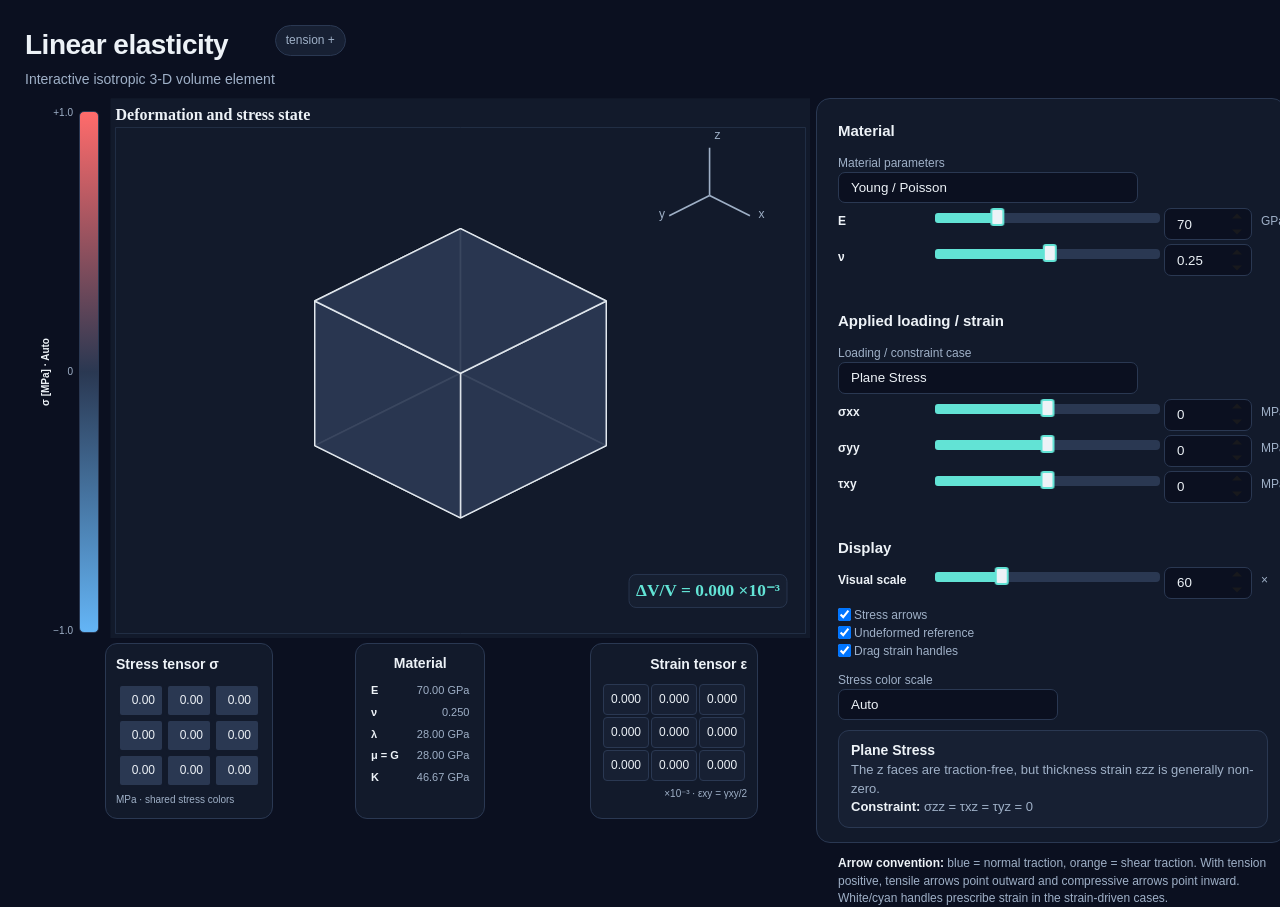
